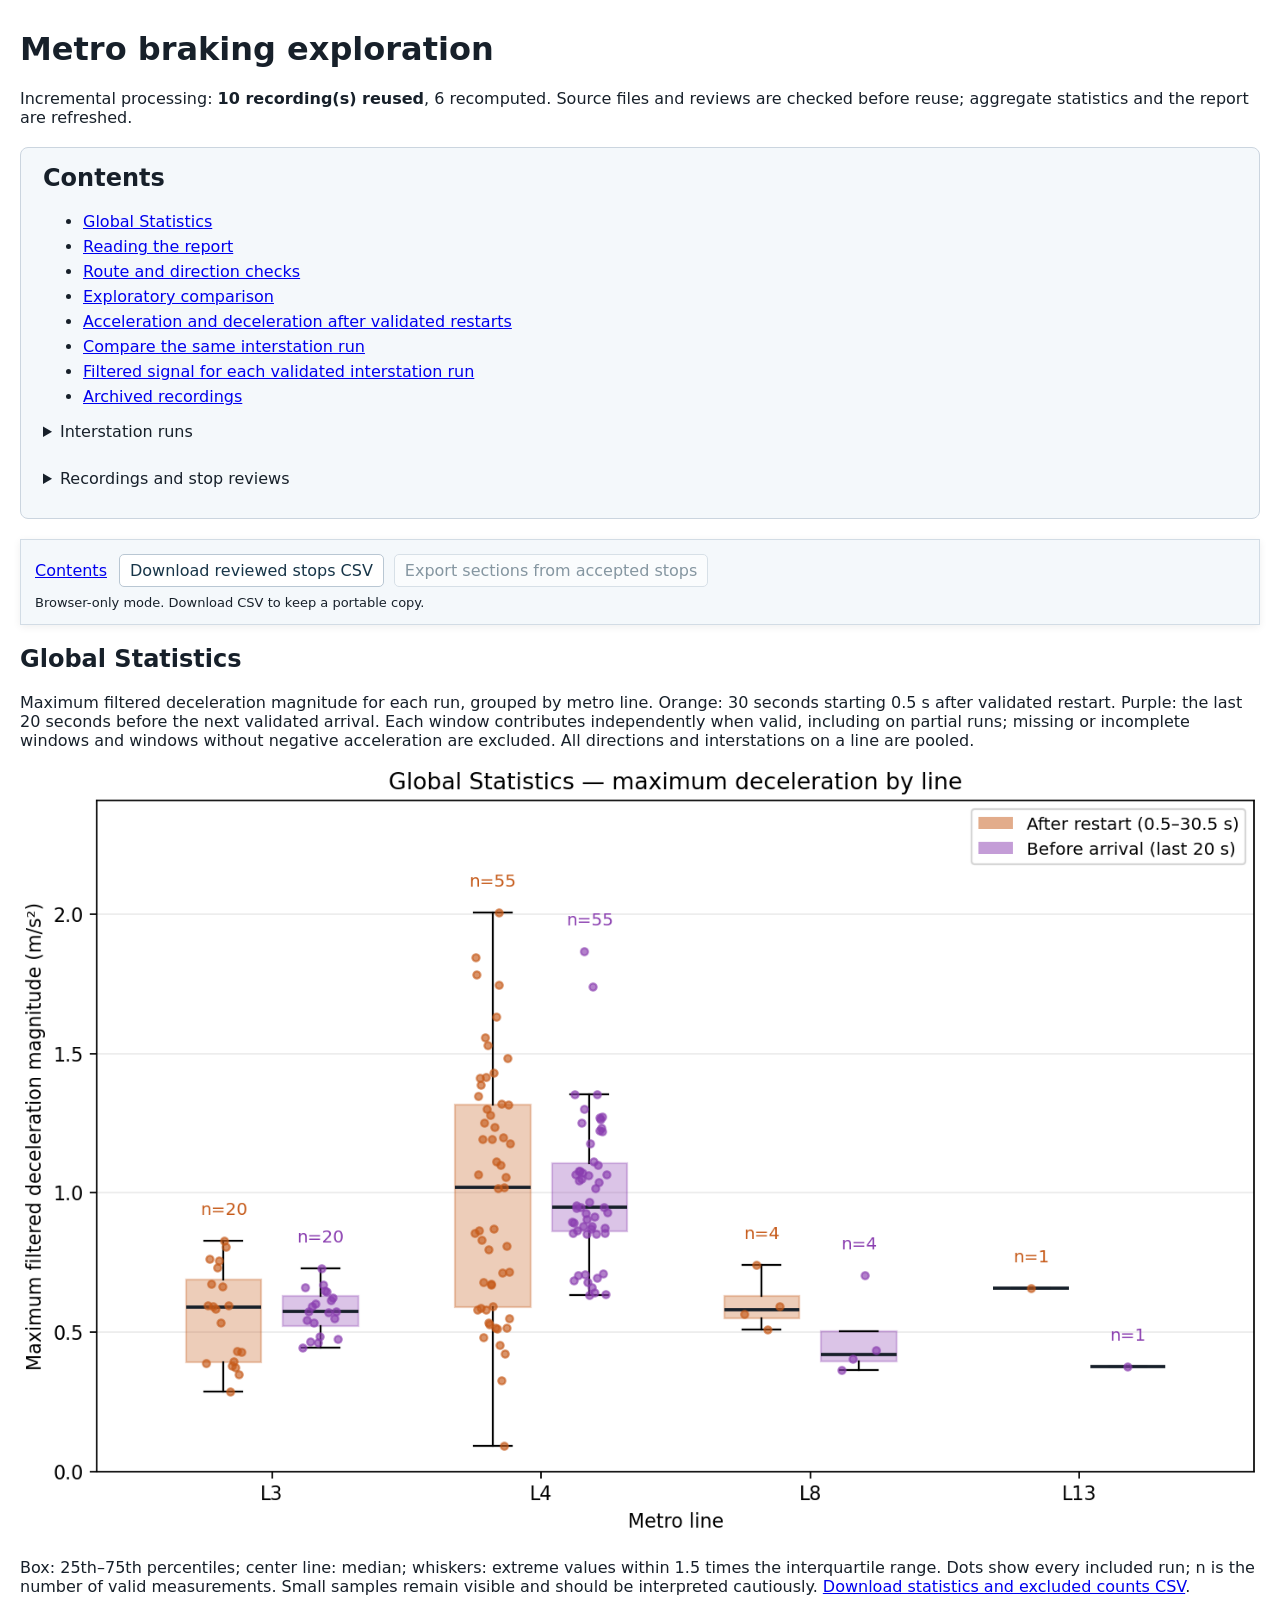
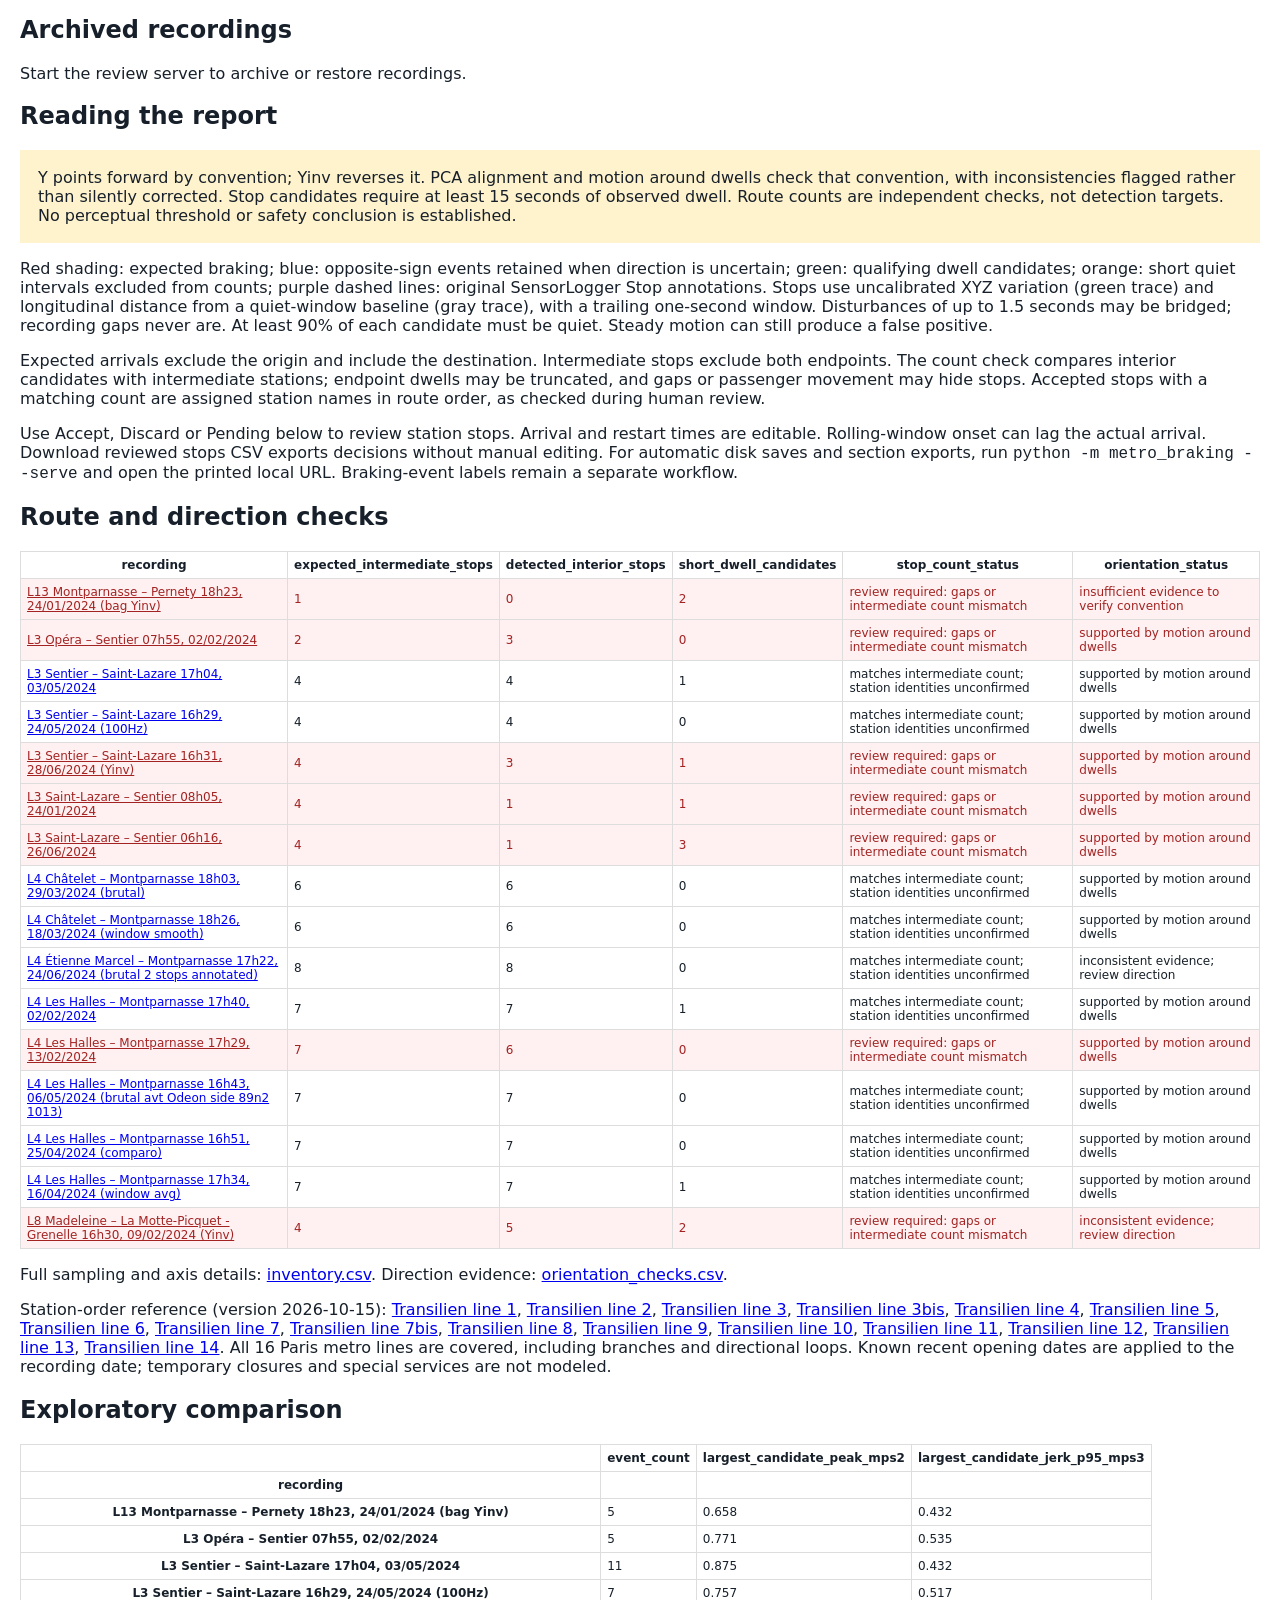
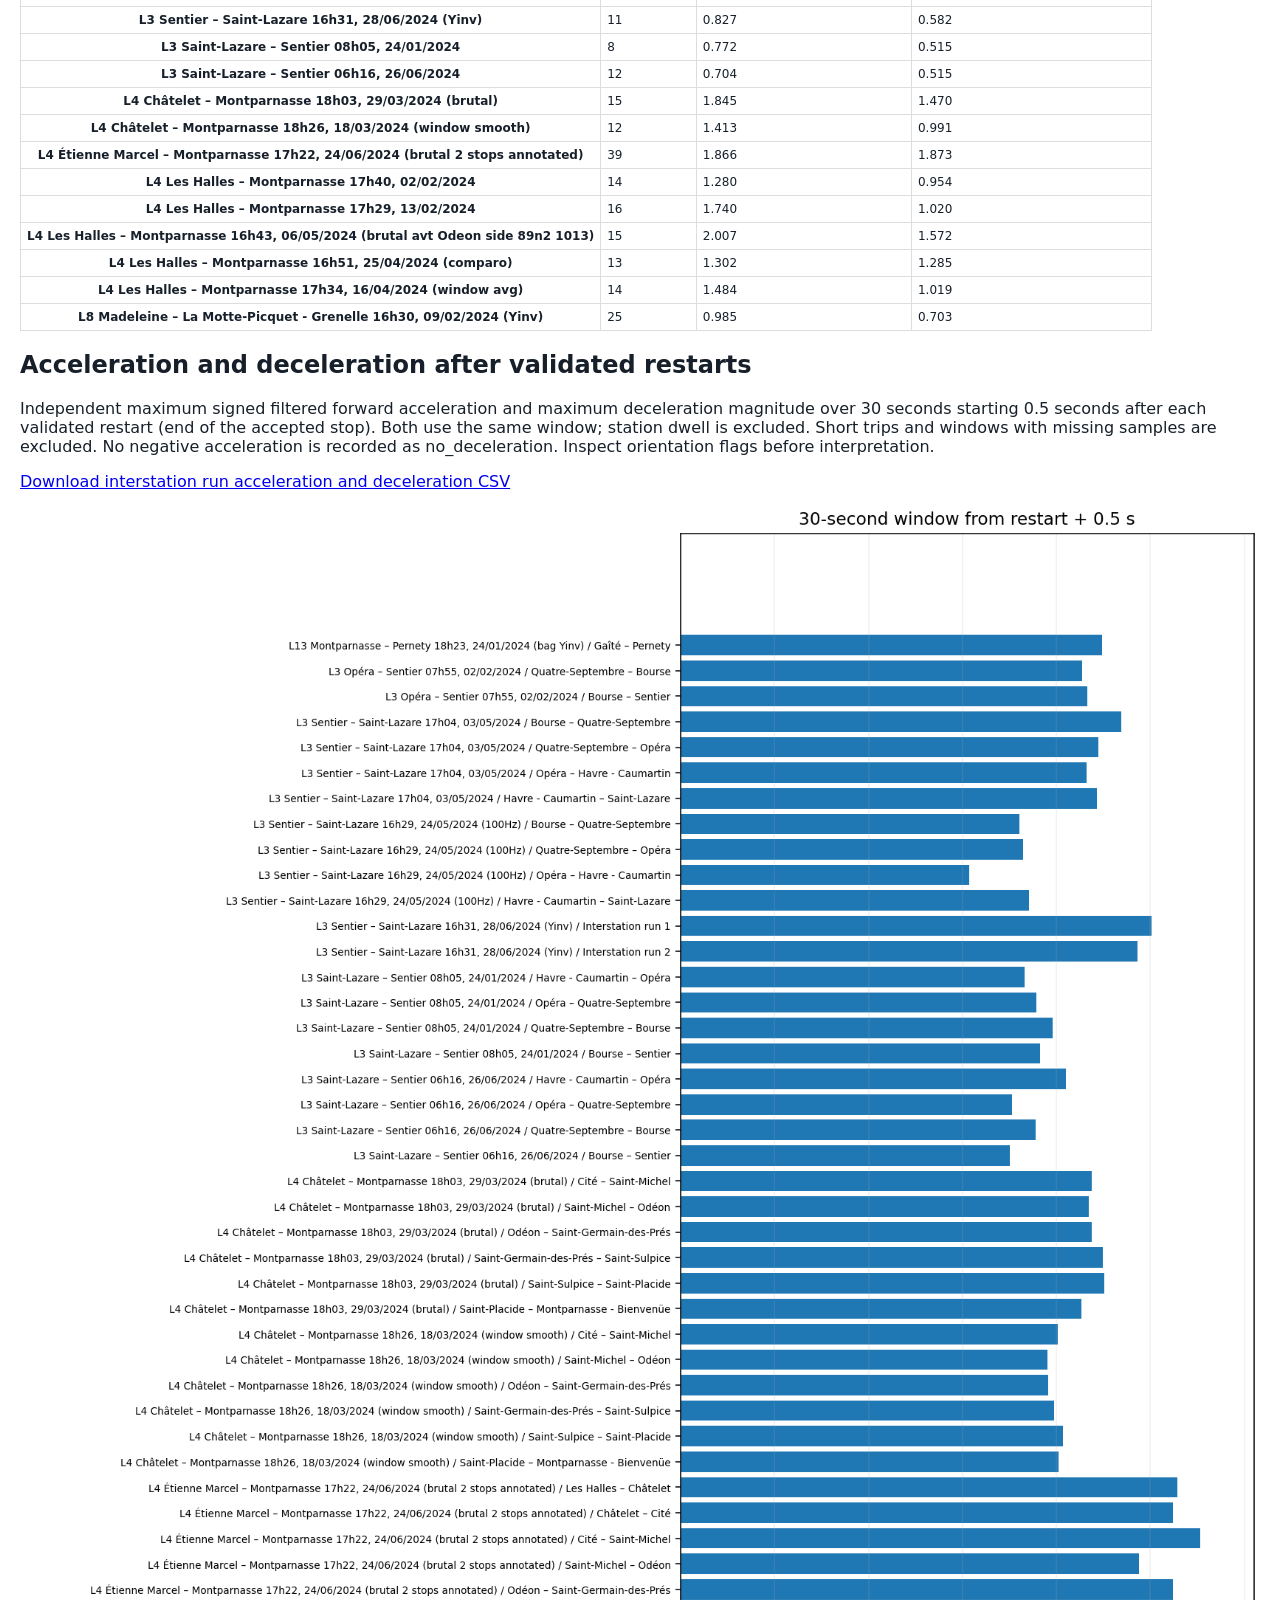
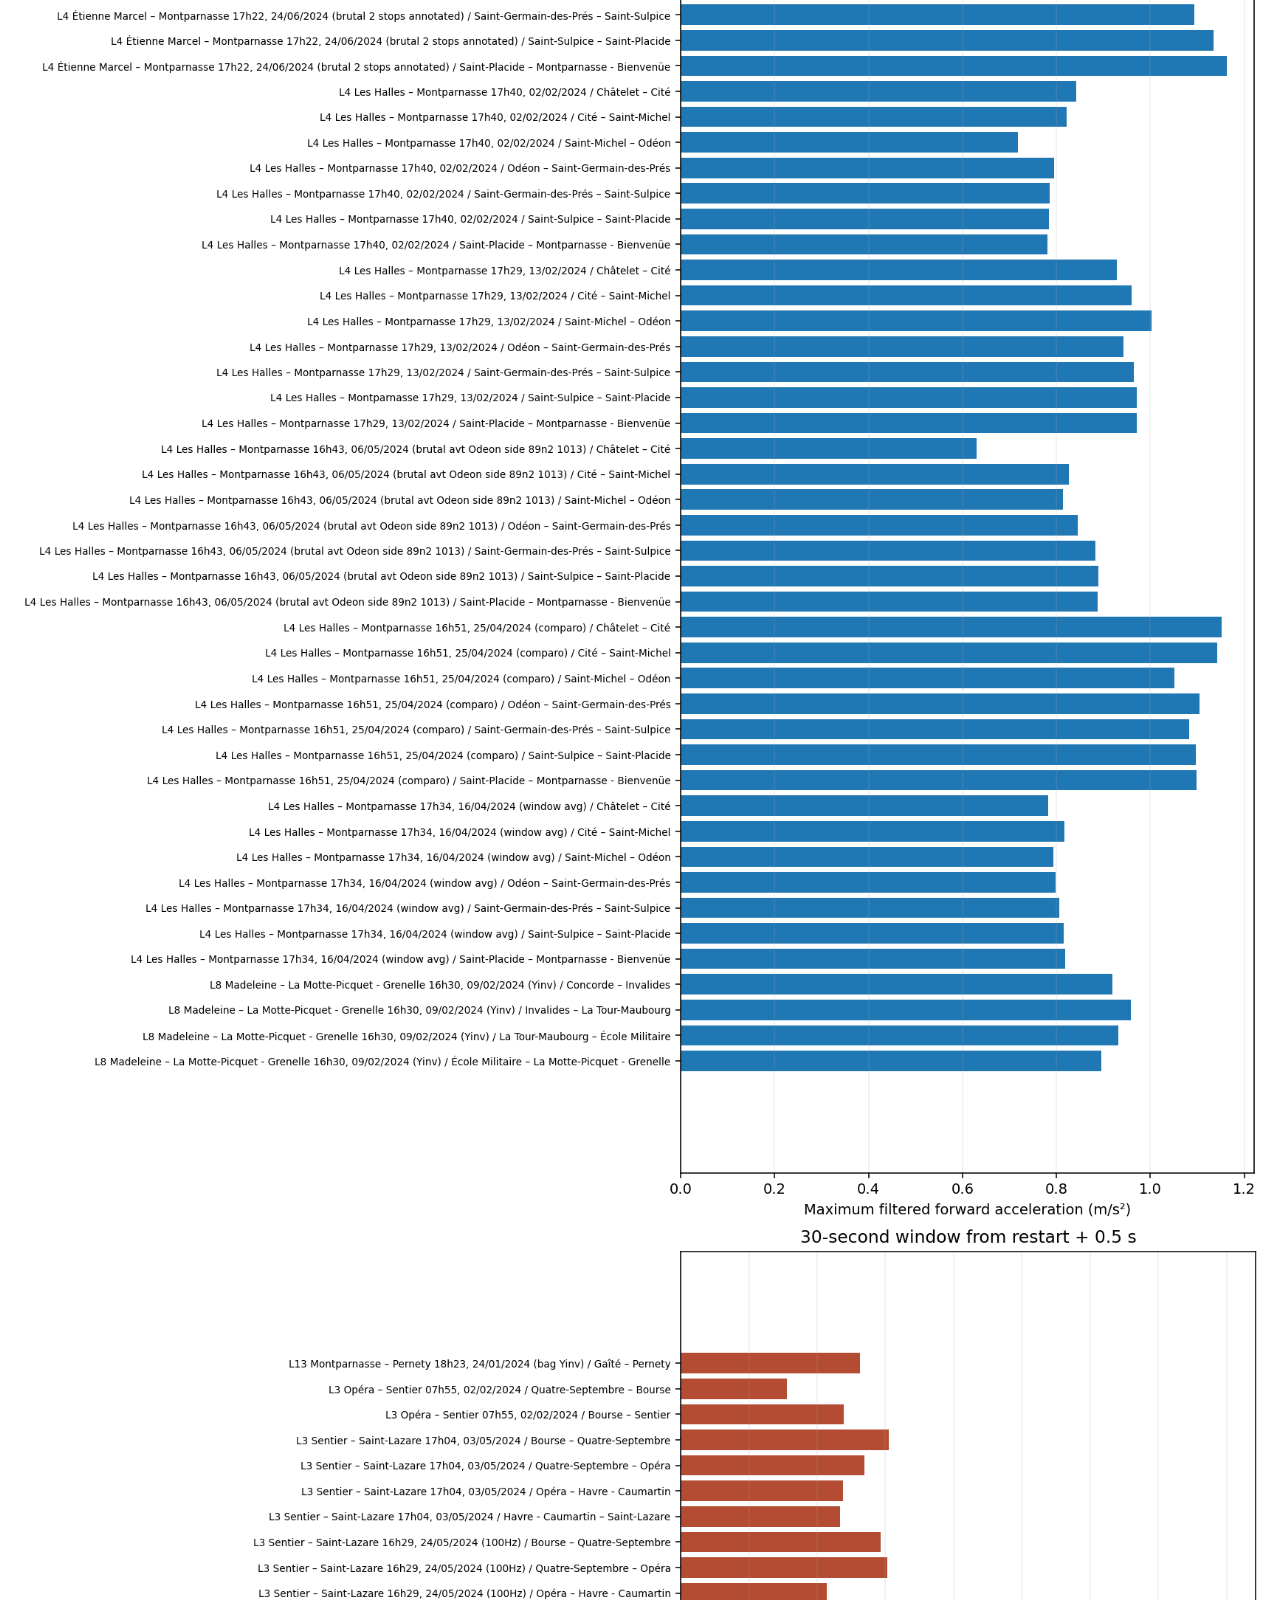
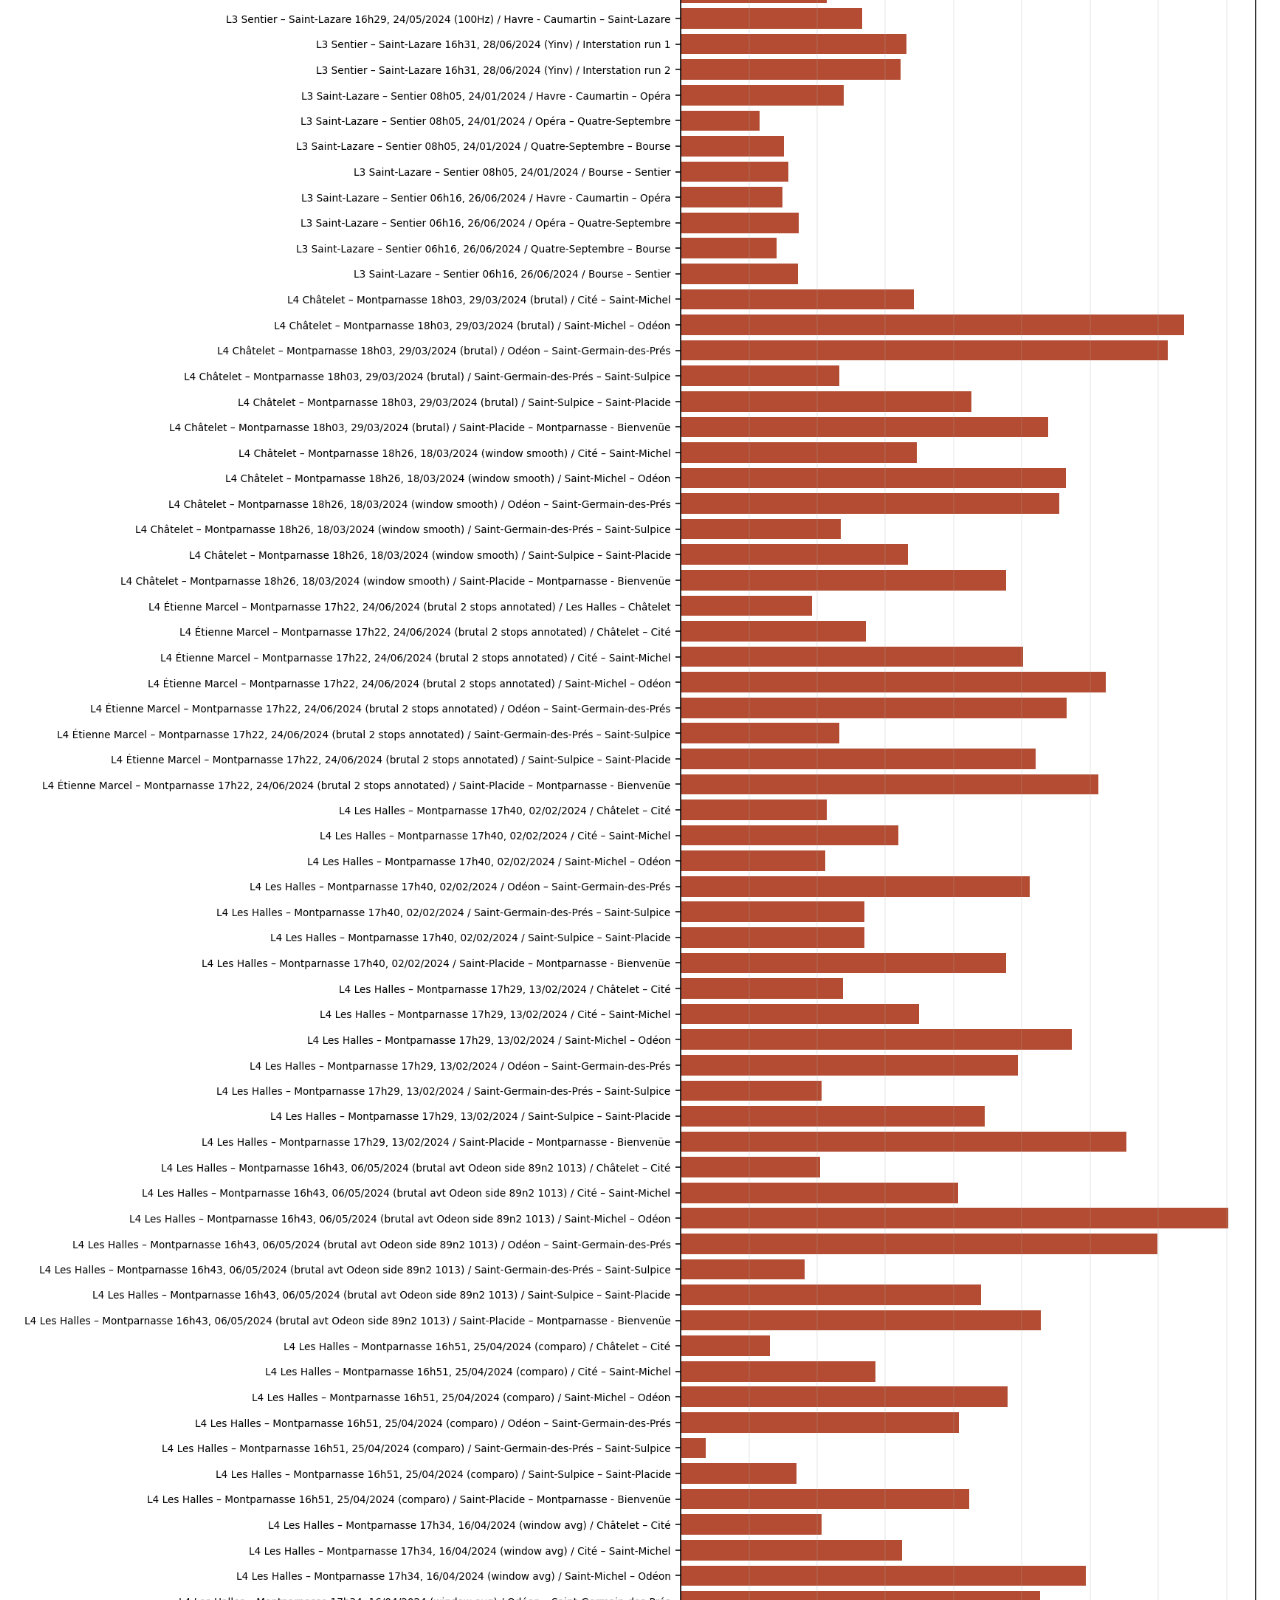
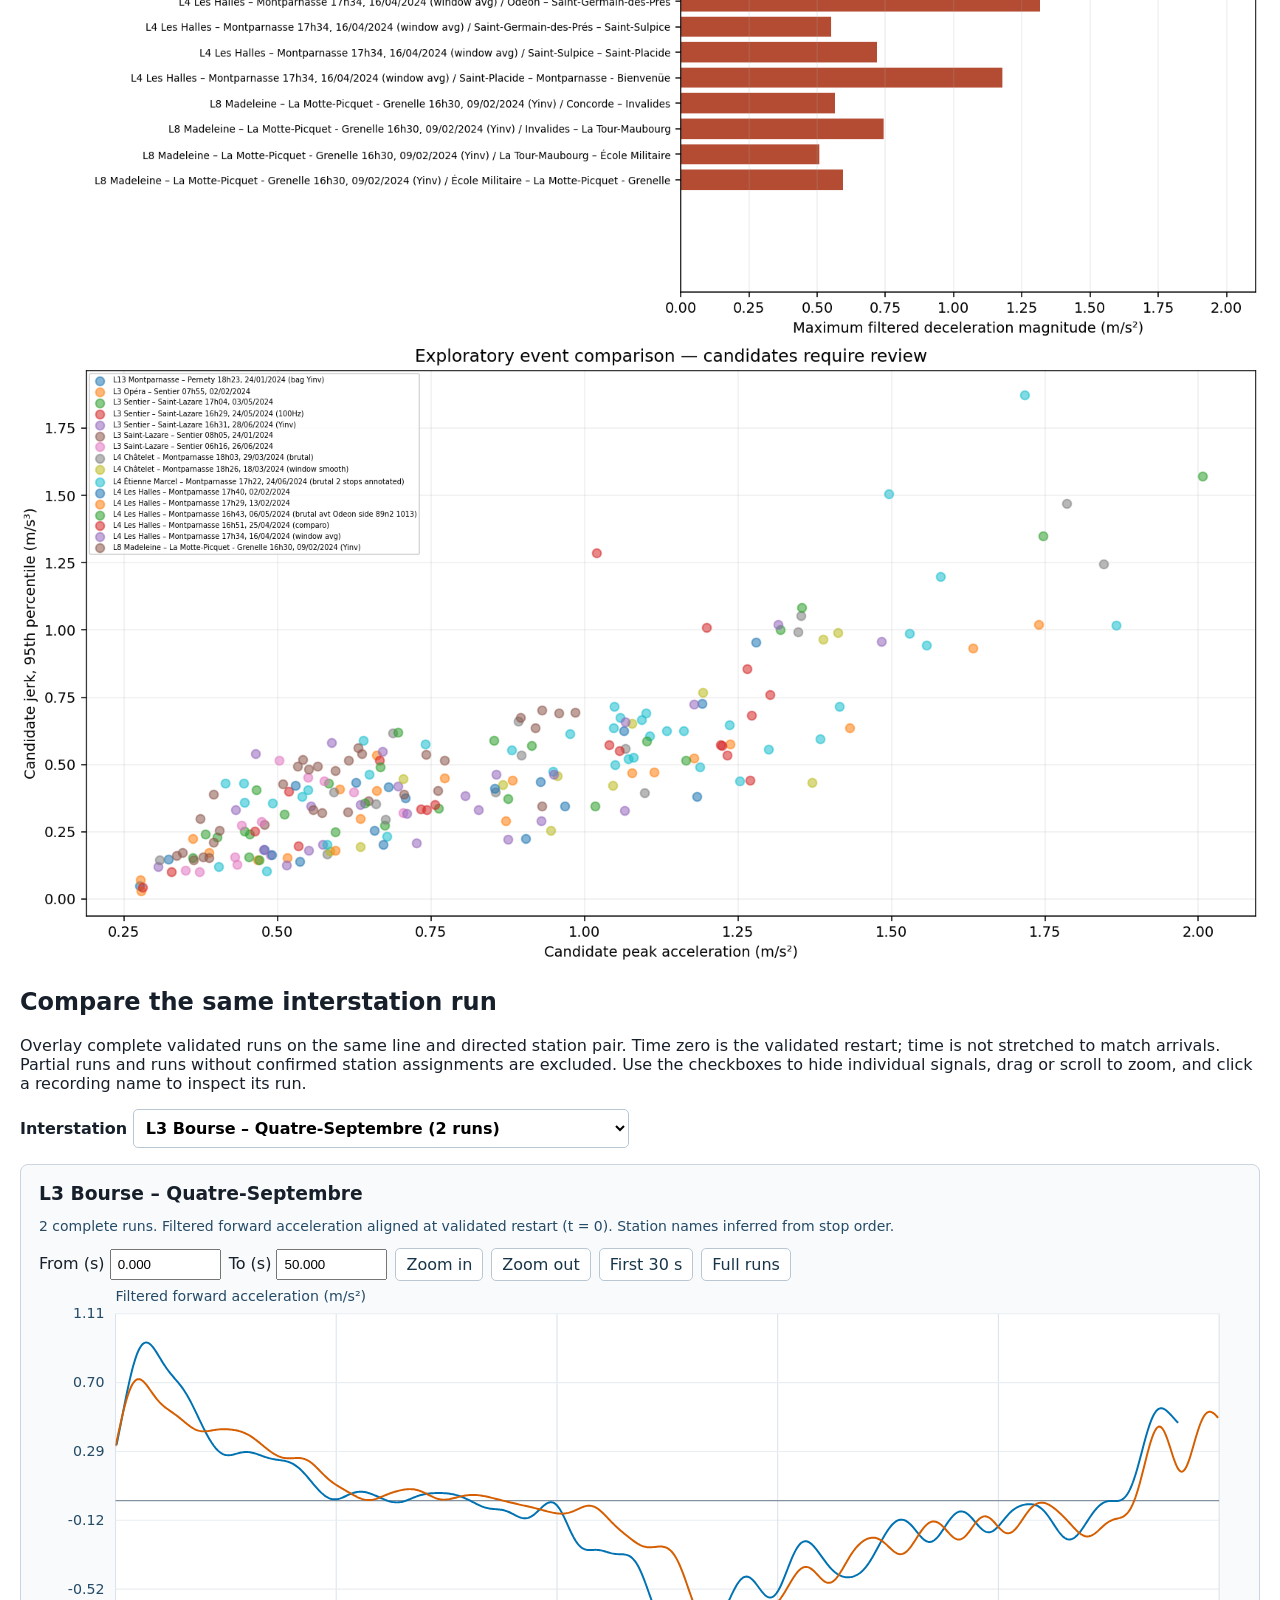
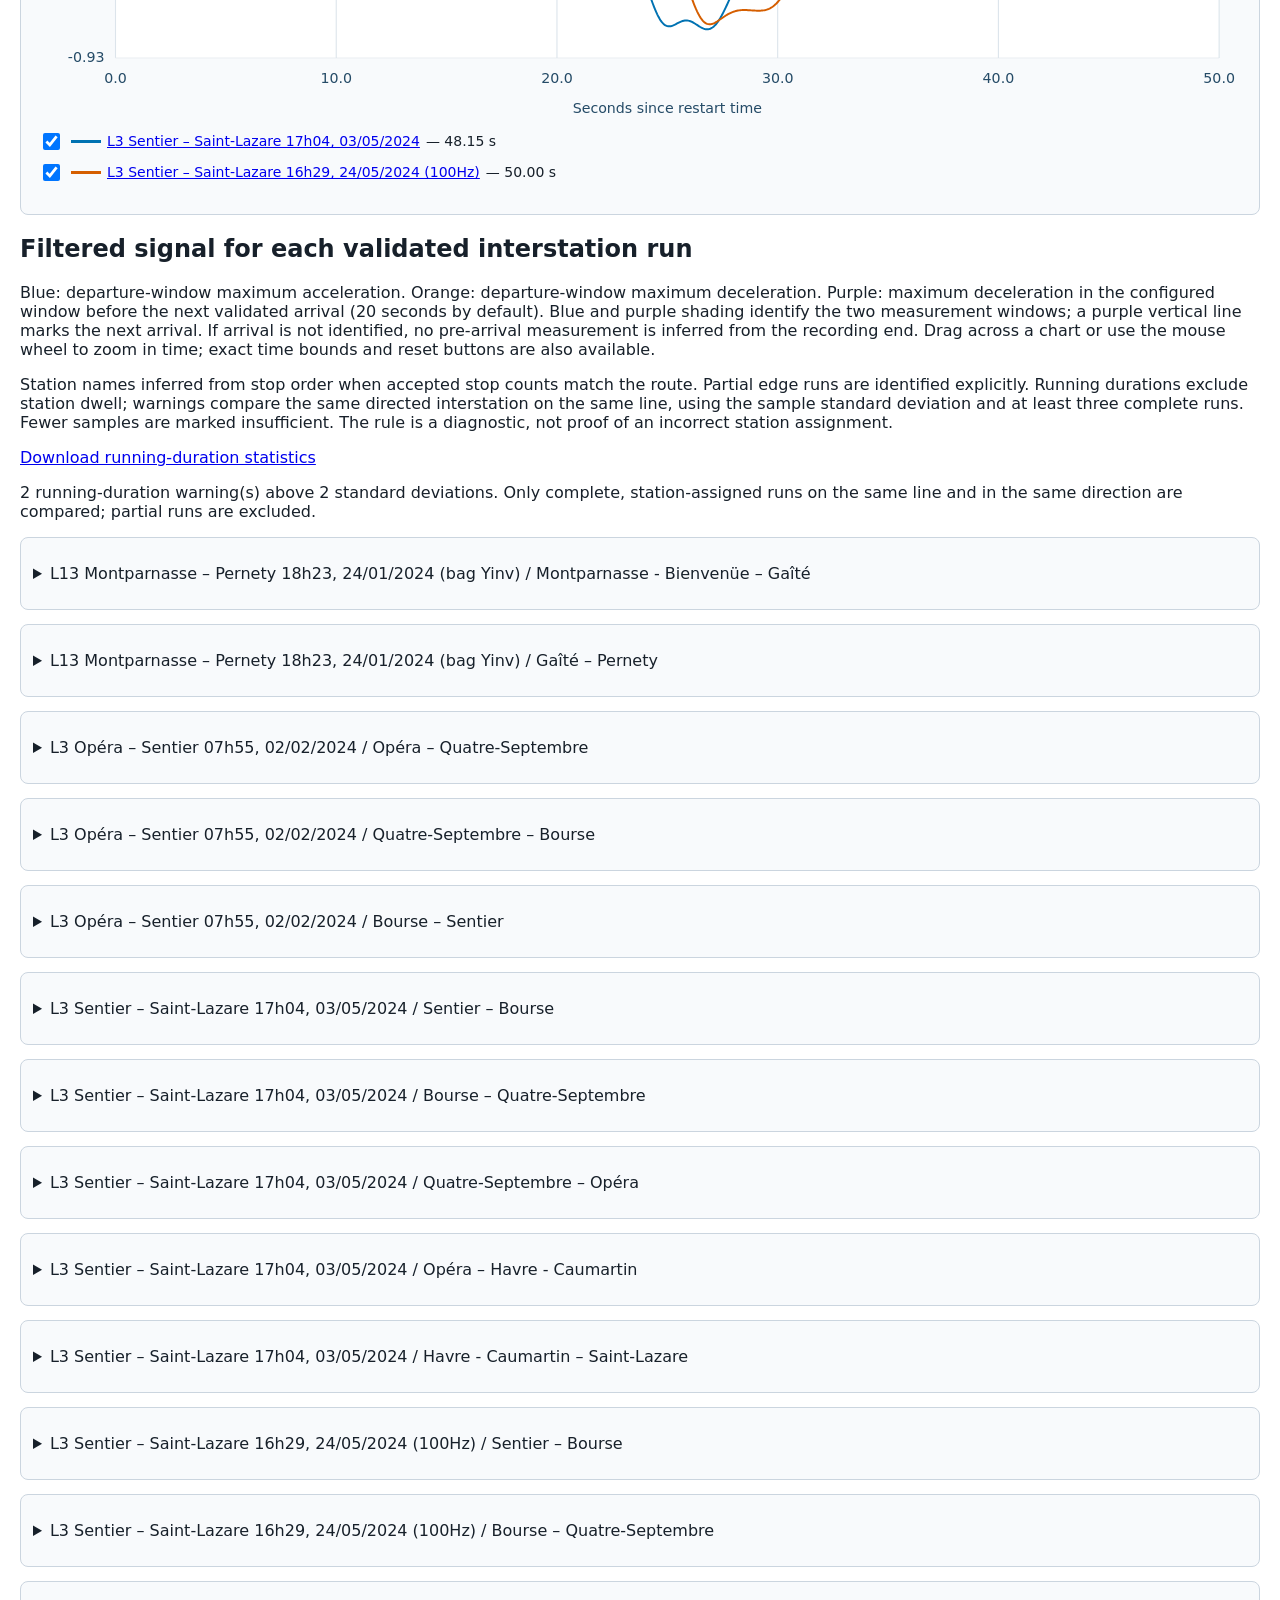
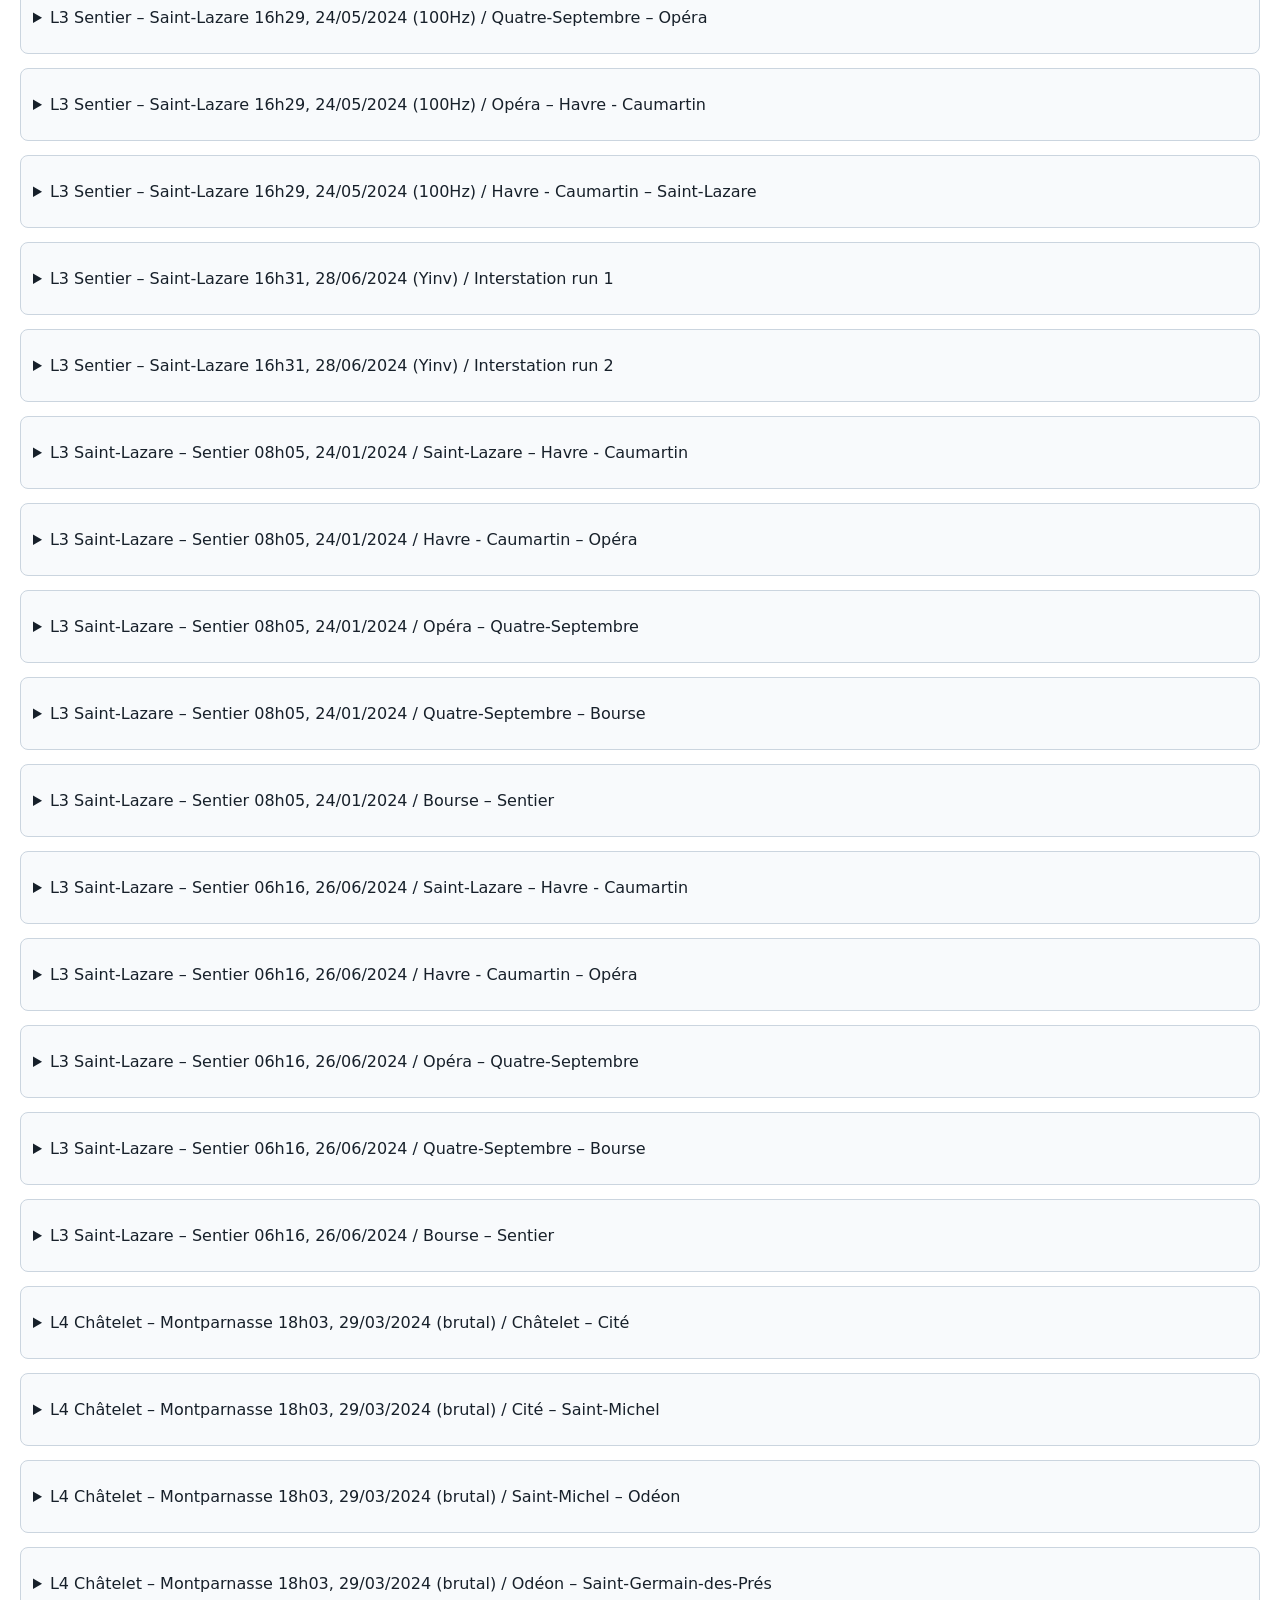
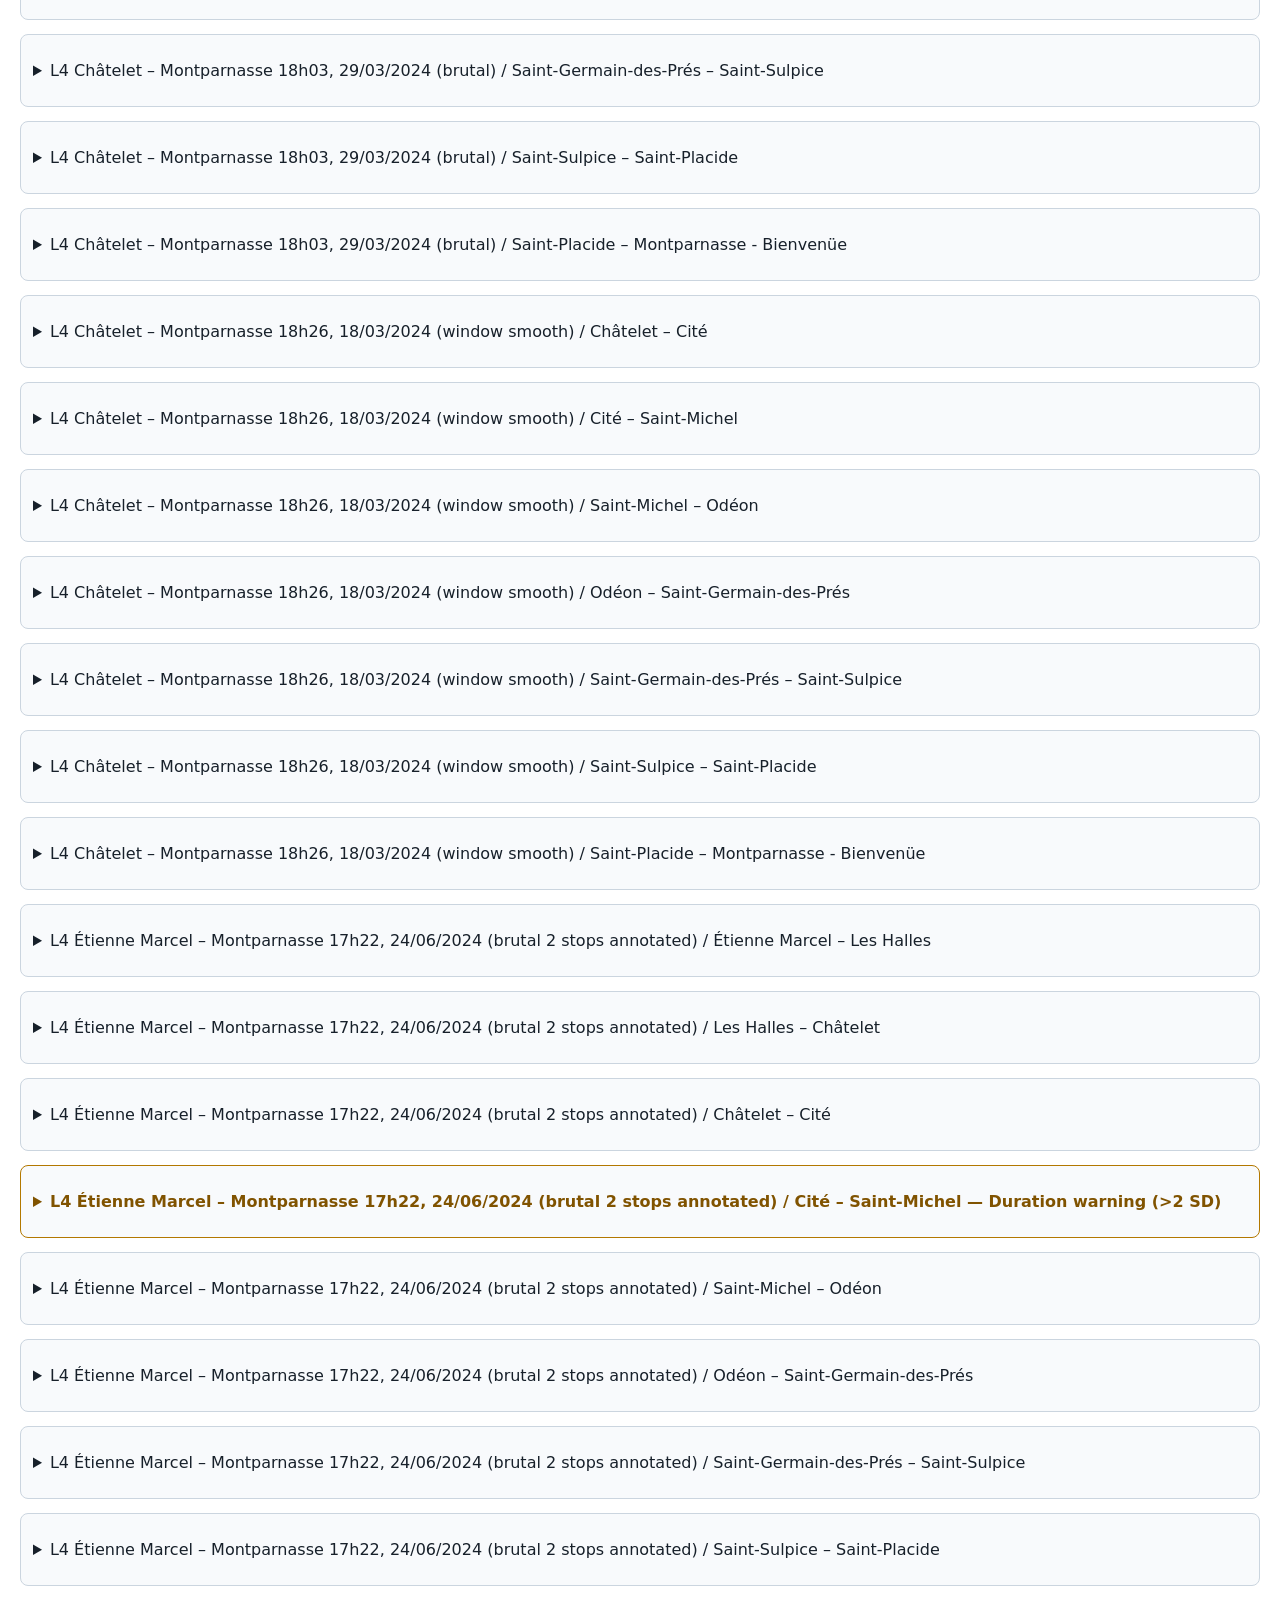
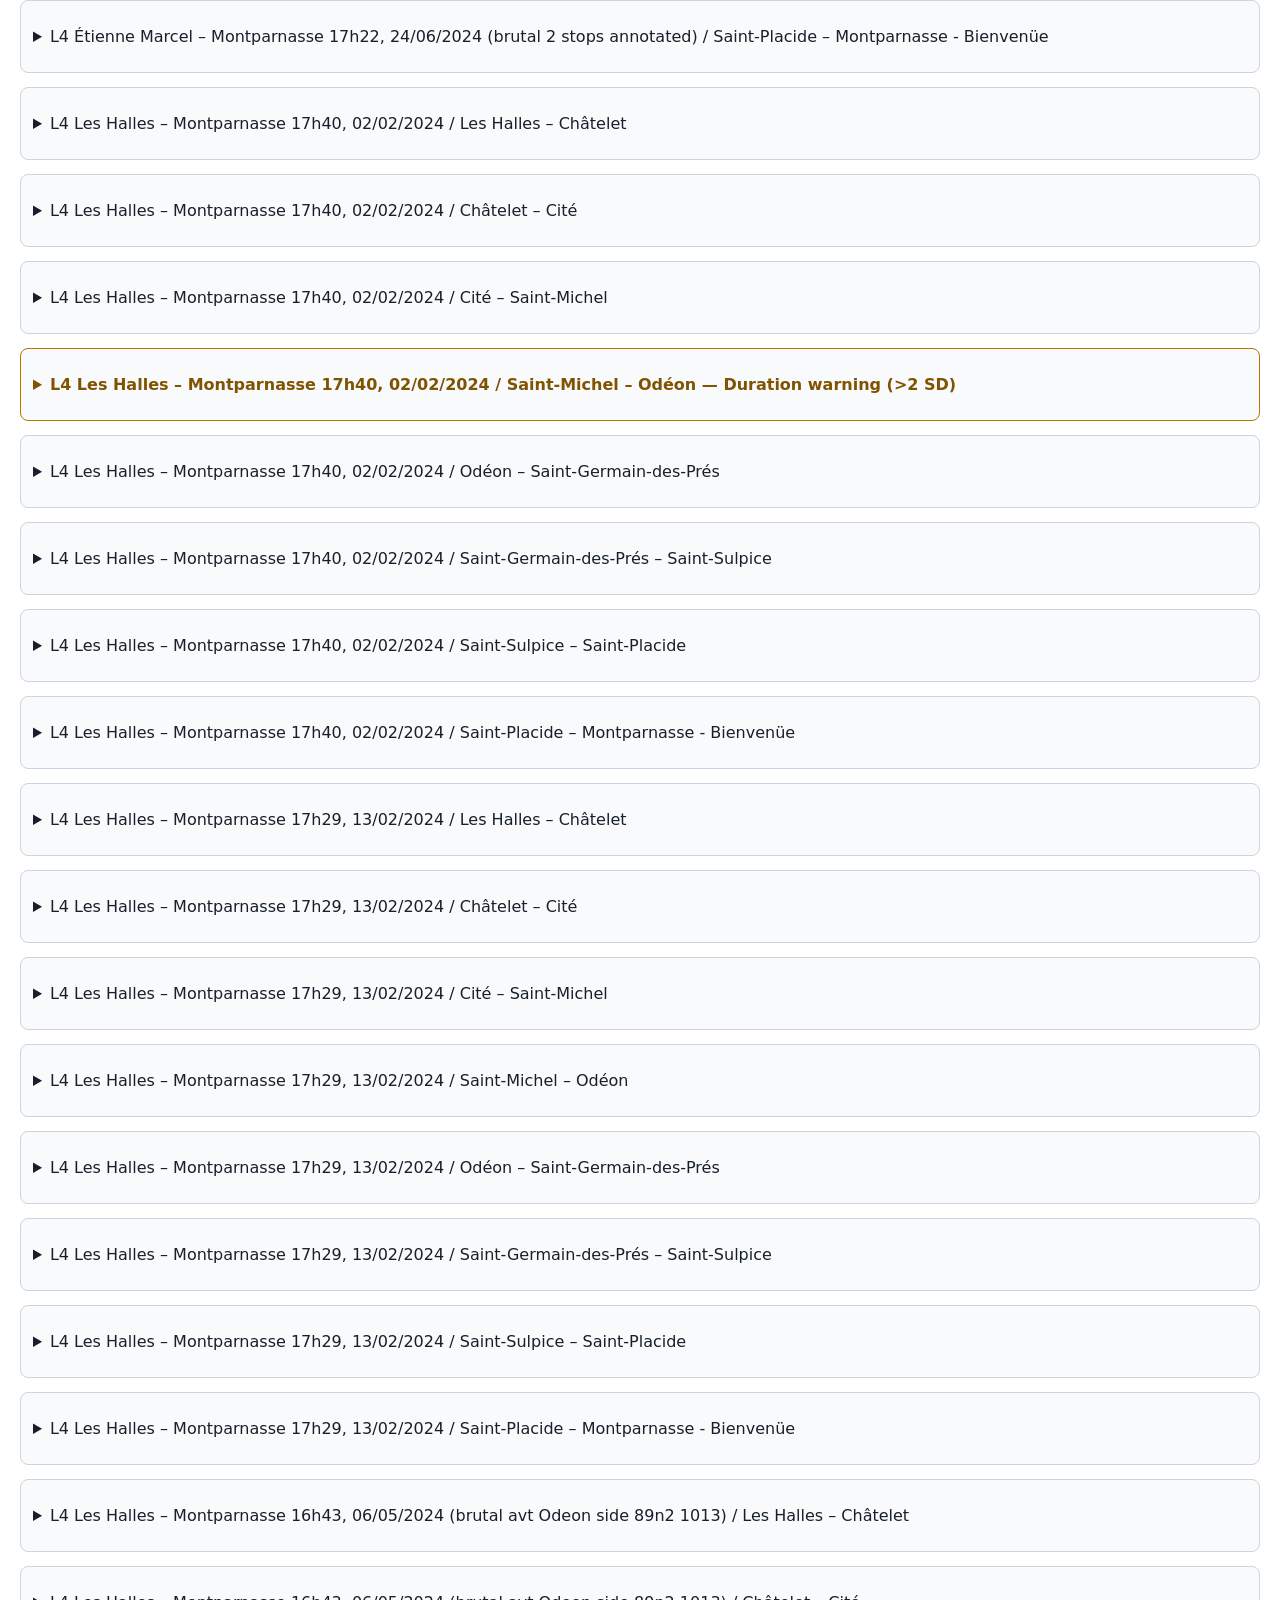
==== results_reviewed/report.html @ f7af8e28 "added L3" ====
<!doctype html><html lang="en"><meta charset="utf-8"><meta name="viewport" content="width=device-width,initial-scale=1"><title>Metro braking analysis</title><link rel="stylesheet" href="report_ui.css"><style>body{font:16px system-ui;max-width:1400px;margin:30px auto;padding:0 20px;color:#17202a}img{max-width:100%}table{border-collapse:collapse;font-size:12px}td,th{padding:6px;border:1px solid #ddd}article{margin:40px 0} .warning{background:#fff3cd;padding:18px}</style><h1>Metro braking exploration</h1><p>Incremental processing: <strong>10 recording(s) reused</strong>, 6 recomputed. Source files and reviews are checked before reuse; aggregate statistics and the report are refreshed.</p><nav id="report-contents" aria-label="Table of contents"><h2>Contents</h2><ul><li><a href="#global-statistics">Global Statistics</a></li><li><a href="#report-guide">Reading the report</a></li><li><a href="#route-checks">Route and direction checks</a></li><li><a href="#event-comparison">Exploratory comparison</a></li><li><a href="#restart-extrema">Acceleration and deceleration after validated restarts</a></li><li><a href="#run-comparisons">Compare the same interstation run</a></li><li><a href="#trip-signals">Filtered signal for each validated interstation run</a></li><li><a href="#archived-recordings">Archived recordings</a></li></ul><details><summary>Interstation runs</summary><div id="run-contents"></div></details><details><summary>Recordings and stop reviews</summary><ul><li><a href="#recording-0">L13 Montparnasse – Pernety 18h23, 24/01/2024 (bag Yinv)</a><ul><li><a href="#stop-review-0">Review station stops</a></li><li><a href="#diagnostics-0">Detection tables and full diagnostic plots</a></li></ul></li><li><a href="#recording-1">L3 Opéra – Sentier 07h55, 02/02/2024</a><ul><li><a href="#stop-review-1">Review station stops</a></li><li><a href="#diagnostics-1">Detection tables and full diagnostic plots</a></li></ul></li><li><a href="#recording-2">L3 Sentier – Saint-Lazare 17h04, 03/05/2024</a><ul><li><a href="#stop-review-2">Review station stops</a></li><li><a href="#diagnostics-2">Detection tables and full diagnostic plots</a></li></ul></li><li><a href="#recording-3">L3 Sentier – Saint-Lazare 16h29, 24/05/2024 (100Hz)</a><ul><li><a href="#stop-review-3">Review station stops</a></li><li><a href="#diagnostics-3">Detection tables and full diagnostic plots</a></li></ul></li><li><a href="#recording-4">L3 Sentier – Saint-Lazare 16h31, 28/06/2024 (Yinv)</a><ul><li><a href="#stop-review-4">Review station stops</a></li><li><a href="#diagnostics-4">Detection tables and full diagnostic plots</a></li></ul></li><li><a href="#recording-5">L3 Saint-Lazare – Sentier 08h05, 24/01/2024</a><ul><li><a href="#stop-review-5">Review station stops</a></li><li><a href="#diagnostics-5">Detection tables and full diagnostic plots</a></li></ul></li><li><a href="#recording-6">L3 Saint-Lazare – Sentier 06h16, 26/06/2024</a><ul><li><a href="#stop-review-6">Review station stops</a></li><li><a href="#diagnostics-6">Detection tables and full diagnostic plots</a></li></ul></li><li><a href="#recording-7">L4 Châtelet – Montparnasse 18h03, 29/03/2024 (brutal)</a><ul><li><a href="#stop-review-7">Review station stops</a></li><li><a href="#diagnostics-7">Detection tables and full diagnostic plots</a></li></ul></li><li><a href="#recording-8">L4 Châtelet – Montparnasse 18h26, 18/03/2024 (window smooth)</a><ul><li><a href="#stop-review-8">Review station stops</a></li><li><a href="#diagnostics-8">Detection tables and full diagnostic plots</a></li></ul></li><li><a href="#recording-9">L4 Étienne Marcel – Montparnasse 17h22, 24/06/2024 (brutal 2 stops annotated)</a><ul><li><a href="#stop-review-9">Review station stops</a></li><li><a href="#diagnostics-9">Detection tables and full diagnostic plots</a></li></ul></li><li><a href="#recording-10">L4 Les Halles – Montparnasse 17h40, 02/02/2024</a><ul><li><a href="#stop-review-10">Review station stops</a></li><li><a href="#diagnostics-10">Detection tables and full diagnostic plots</a></li></ul></li><li><a href="#recording-11">L4 Les Halles – Montparnasse 17h29, 13/02/2024</a><ul><li><a href="#stop-review-11">Review station stops</a></li><li><a href="#diagnostics-11">Detection tables and full diagnostic plots</a></li></ul></li><li><a href="#recording-12">L4 Les Halles – Montparnasse 16h43, 06/05/2024 (brutal avt Odeon side 89n2 1013)</a><ul><li><a href="#stop-review-12">Review station stops</a></li><li><a href="#diagnostics-12">Detection tables and full diagnostic plots</a></li></ul></li><li><a href="#recording-13">L4 Les Halles – Montparnasse 16h51, 25/04/2024 (comparo)</a><ul><li><a href="#stop-review-13">Review station stops</a></li><li><a href="#diagnostics-13">Detection tables and full diagnostic plots</a></li></ul></li><li><a href="#recording-14">L4 Les Halles – Montparnasse 17h34, 16/04/2024 (window avg)</a><ul><li><a href="#stop-review-14">Review station stops</a></li><li><a href="#diagnostics-14">Detection tables and full diagnostic plots</a></li></ul></li><li><a href="#recording-15">L8 Madeleine – La Motte-Picquet - Grenelle 16h30, 09/02/2024 (Yinv)</a><ul><li><a href="#stop-review-15">Review station stops</a></li><li><a href="#diagnostics-15">Detection tables and full diagnostic plots</a></li></ul></li></ul></details></nav><div class="review-global"><a href="#report-contents">Contents</a><button id="download-stops" type="button">Download reviewed stops CSV</button><button id="export-sections" type="button" disabled>Export sections from accepted stops</button><a id="section-index" hidden>Open section index</a><p id="review-save-status" role="status">Loading review controls…</p></div><section id="global-statistics"><h2>Global Statistics</h2><p>Maximum filtered deceleration magnitude for each run, grouped by metro line. Orange: 30 seconds starting 0.5 s after validated restart. Purple: the last 20 seconds before the next validated arrival. Each window contributes independently when valid, including on partial runs; missing or incomplete windows and windows without negative acceleration are excluded. All directions and interstations on a line are pooled.</p><img id="global-statistics-plot" src="global_statistics.png" alt="Boxplots of maximum departure and pre-arrival deceleration for each metro line"><p>Box: 25th–75th percentiles; center line: median; whiskers: extreme values within 1.5 times the interquartile range. Dots show every included run; n is the number of valid measurements. Small samples remain visible and should be interpreted cautiously. <a href="global_statistics.csv">Download statistics and excluded counts CSV</a>.</p></section><section id="archived-recordings"><h2>Archived recordings</h2><div id="archive-list">Start the review server to archive or restore recordings.</div></section><h2 id="report-guide">Reading the report</h2><p class="warning">Y points forward by convention; Yinv reverses it. PCA alignment and motion around dwells check that convention, with inconsistencies flagged rather than silently corrected. Stop candidates require at least 15 seconds of observed dwell. Route counts are independent checks, not detection targets. No perceptual threshold or safety conclusion is established.</p><p>Red shading: expected braking; blue: opposite-sign events retained when direction is uncertain; green: qualifying dwell candidates; orange: short quiet intervals excluded from counts; purple dashed lines: original SensorLogger Stop annotations. Stops use uncalibrated XYZ variation (green trace) and longitudinal distance from a quiet-window baseline (gray trace), with a trailing one-second window. Disturbances of up to 1.5 seconds may be bridged; recording gaps never are. At least 90% of each candidate must be quiet. Steady motion can still produce a false positive.</p><p>Expected arrivals exclude the origin and include the destination. Intermediate stops exclude both endpoints. The count check compares interior candidates with intermediate stations; endpoint dwells may be truncated, and gaps or passenger movement may hide stops. Accepted stops with a matching count are assigned station names in route order, as checked during human review.</p><p>Use Accept, Discard or Pending below to review station stops. Arrival and restart times are editable. Rolling-window onset can lag the actual arrival. Download reviewed stops CSV exports decisions without manual editing. For automatic disk saves and section exports, run <code>python -m metro_braking --serve</code> and open the printed local URL. Braking-event labels remain a separate workflow.</p><h2 id="route-checks">Route and direction checks</h2><table class="route-checks-table"><thead><tr><th scope="col">recording</th><th scope="col">expected_intermediate_stops</th><th scope="col">detected_interior_stops</th><th scope="col">short_dwell_candidates</th><th scope="col">stop_count_status</th><th scope="col">orientation_status</th></tr></thead><tbody><tr class="stop-count-mismatch"><td><a href="#stop-review-0">L13 Montparnasse – Pernety 18h23, 24/01/2024 (bag Yinv)</a></td><td>1</td><td>0</td><td>2</td><td>review required: gaps or intermediate count mismatch</td><td>insufficient evidence to verify convention</td></tr><tr class="stop-count-mismatch"><td><a href="#stop-review-1">L3 Opéra – Sentier 07h55, 02/02/2024</a></td><td>2</td><td>3</td><td>0</td><td>review required: gaps or intermediate count mismatch</td><td>supported by motion around dwells</td></tr><tr><td><a href="#stop-review-2">L3 Sentier – Saint-Lazare 17h04, 03/05/2024</a></td><td>4</td><td>4</td><td>1</td><td>matches intermediate count; station identities unconfirmed</td><td>supported by motion around dwells</td></tr><tr><td><a href="#stop-review-3">L3 Sentier – Saint-Lazare 16h29, 24/05/2024 (100Hz)</a></td><td>4</td><td>4</td><td>0</td><td>matches intermediate count; station identities unconfirmed</td><td>supported by motion around dwells</td></tr><tr class="stop-count-mismatch"><td><a href="#stop-review-4">L3 Sentier – Saint-Lazare 16h31, 28/06/2024 (Yinv)</a></td><td>4</td><td>3</td><td>1</td><td>review required: gaps or intermediate count mismatch</td><td>supported by motion around dwells</td></tr><tr class="stop-count-mismatch"><td><a href="#stop-review-5">L3 Saint-Lazare – Sentier 08h05, 24/01/2024</a></td><td>4</td><td>1</td><td>1</td><td>review required: gaps or intermediate count mismatch</td><td>supported by motion around dwells</td></tr><tr class="stop-count-mismatch"><td><a href="#stop-review-6">L3 Saint-Lazare – Sentier 06h16, 26/06/2024</a></td><td>4</td><td>1</td><td>3</td><td>review required: gaps or intermediate count mismatch</td><td>supported by motion around dwells</td></tr><tr><td><a href="#stop-review-7">L4 Châtelet – Montparnasse 18h03, 29/03/2024 (brutal)</a></td><td>6</td><td>6</td><td>0</td><td>matches intermediate count; station identities unconfirmed</td><td>supported by motion around dwells</td></tr><tr><td><a href="#stop-review-8">L4 Châtelet – Montparnasse 18h26, 18/03/2024 (window smooth)</a></td><td>6</td><td>6</td><td>0</td><td>matches intermediate count; station identities unconfirmed</td><td>supported by motion around dwells</td></tr><tr><td><a href="#stop-review-9">L4 Étienne Marcel – Montparnasse 17h22, 24/06/2024 (brutal 2 stops annotated)</a></td><td>8</td><td>8</td><td>0</td><td>matches intermediate count; station identities unconfirmed</td><td>inconsistent evidence; review direction</td></tr><tr><td><a href="#stop-review-10">L4 Les Halles – Montparnasse 17h40, 02/02/2024</a></td><td>7</td><td>7</td><td>1</td><td>matches intermediate count; station identities unconfirmed</td><td>supported by motion around dwells</td></tr><tr class="stop-count-mismatch"><td><a href="#stop-review-11">L4 Les Halles – Montparnasse 17h29, 13/02/2024</a></td><td>7</td><td>6</td><td>0</td><td>review required: gaps or intermediate count mismatch</td><td>supported by motion around dwells</td></tr><tr><td><a href="#stop-review-12">L4 Les Halles – Montparnasse 16h43, 06/05/2024 (brutal avt Odeon side 89n2 1013)</a></td><td>7</td><td>7</td><td>0</td><td>matches intermediate count; station identities unconfirmed</td><td>supported by motion around dwells</td></tr><tr><td><a href="#stop-review-13">L4 Les Halles – Montparnasse 16h51, 25/04/2024 (comparo)</a></td><td>7</td><td>7</td><td>0</td><td>matches intermediate count; station identities unconfirmed</td><td>supported by motion around dwells</td></tr><tr><td><a href="#stop-review-14">L4 Les Halles – Montparnasse 17h34, 16/04/2024 (window avg)</a></td><td>7</td><td>7</td><td>1</td><td>matches intermediate count; station identities unconfirmed</td><td>supported by motion around dwells</td></tr><tr class="stop-count-mismatch"><td><a href="#stop-review-15">L8 Madeleine – La Motte-Picquet - Grenelle 16h30, 09/02/2024 (Yinv)</a></td><td>4</td><td>5</td><td>2</td><td>review required: gaps or intermediate count mismatch</td><td>inconsistent evidence; review direction</td></tr></tbody></table><p>Full sampling and axis details: <a href="inventory.csv">inventory.csv</a>. Direction evidence: <a href="orientation_checks.csv">orientation_checks.csv</a>.</p><p>Station-order reference (version 2026-10-15): <a href="https://www.transilien.com/fr/page-lignes/metro-1">Transilien line 1</a>, <a href="https://www.transilien.com/fr/page-lignes/metro-2">Transilien line 2</a>, <a href="https://www.transilien.com/fr/page-lignes/metro-3">Transilien line 3</a>, <a href="https://www.transilien.com/fr/page-lignes/metro-3bis">Transilien line 3bis</a>, <a href="https://www.transilien.com/fr/page-lignes/metro-4">Transilien line 4</a>, <a href="https://www.transilien.com/fr/page-lignes/metro-5">Transilien line 5</a>, <a href="https://www.transilien.com/fr/page-lignes/metro-6">Transilien line 6</a>, <a href="https://www.transilien.com/fr/page-lignes/metro-7">Transilien line 7</a>, <a href="https://www.transilien.com/fr/page-lignes/metro-7bis">Transilien line 7bis</a>, <a href="https://www.transilien.com/fr/page-lignes/metro-8">Transilien line 8</a>, <a href="https://www.transilien.com/fr/page-lignes/metro-9">Transilien line 9</a>, <a href="https://www.transilien.com/fr/page-lignes/metro-10">Transilien line 10</a>, <a href="https://www.transilien.com/fr/page-lignes/metro-11">Transilien line 11</a>, <a href="https://www.transilien.com/fr/page-lignes/metro-12">Transilien line 12</a>, <a href="https://www.transilien.com/fr/page-lignes/metro-13">Transilien line 13</a>, <a href="https://www.transilien.com/fr/page-lignes/metro-14">Transilien line 14</a>. All 16 Paris metro lines are covered, including branches and directional loops. Known recent opening dates are applied to the recording date; temporary closures and special services are not modeled.</p><h2 id="event-comparison">Exploratory comparison</h2><table border="1" class="dataframe">
  <thead>
    <tr style="text-align: right;">
      <th></th>
      <th>event_count</th>
      <th>largest_candidate_peak_mps2</th>
      <th>largest_candidate_jerk_p95_mps3</th>
    </tr>
    <tr>
      <th>recording</th>
      <th></th>
      <th></th>
      <th></th>
    </tr>
  </thead>
  <tbody>
    <tr>
      <th>L13 Montparnasse – Pernety 18h23, 24/01/2024 (bag Yinv)</th>
      <td>5</td>
      <td>0.658</td>
      <td>0.432</td>
    </tr>
    <tr>
      <th>L3 Opéra – Sentier 07h55, 02/02/2024</th>
      <td>5</td>
      <td>0.771</td>
      <td>0.535</td>
    </tr>
    <tr>
      <th>L3 Sentier – Saint-Lazare 17h04, 03/05/2024</th>
      <td>11</td>
      <td>0.875</td>
      <td>0.432</td>
    </tr>
    <tr>
      <th>L3 Sentier – Saint-Lazare 16h29, 24/05/2024 (100Hz)</th>
      <td>7</td>
      <td>0.757</td>
      <td>0.517</td>
    </tr>
    <tr>
      <th>L3 Sentier – Saint-Lazare 16h31, 28/06/2024 (Yinv)</th>
      <td>11</td>
      <td>0.827</td>
      <td>0.582</td>
    </tr>
    <tr>
      <th>L3 Saint-Lazare – Sentier 08h05, 24/01/2024</th>
      <td>8</td>
      <td>0.772</td>
      <td>0.515</td>
    </tr>
    <tr>
      <th>L3 Saint-Lazare – Sentier 06h16, 26/06/2024</th>
      <td>12</td>
      <td>0.704</td>
      <td>0.515</td>
    </tr>
    <tr>
      <th>L4 Châtelet – Montparnasse 18h03, 29/03/2024 (brutal)</th>
      <td>15</td>
      <td>1.845</td>
      <td>1.470</td>
    </tr>
    <tr>
      <th>L4 Châtelet – Montparnasse 18h26, 18/03/2024 (window smooth)</th>
      <td>12</td>
      <td>1.413</td>
      <td>0.991</td>
    </tr>
    <tr>
      <th>L4 Étienne Marcel – Montparnasse 17h22, 24/06/2024 (brutal 2 stops annotated)</th>
      <td>39</td>
      <td>1.866</td>
      <td>1.873</td>
    </tr>
    <tr>
      <th>L4 Les Halles – Montparnasse 17h40, 02/02/2024</th>
      <td>14</td>
      <td>1.280</td>
      <td>0.954</td>
    </tr>
    <tr>
      <th>L4 Les Halles – Montparnasse 17h29, 13/02/2024</th>
      <td>16</td>
      <td>1.740</td>
      <td>1.020</td>
    </tr>
    <tr>
      <th>L4 Les Halles – Montparnasse 16h43, 06/05/2024 (brutal avt Odeon side 89n2 1013)</th>
      <td>15</td>
      <td>2.007</td>
      <td>1.572</td>
    </tr>
    <tr>
      <th>L4 Les Halles – Montparnasse 16h51, 25/04/2024 (comparo)</th>
      <td>13</td>
      <td>1.302</td>
      <td>1.285</td>
    </tr>
    <tr>
      <th>L4 Les Halles – Montparnasse 17h34, 16/04/2024 (window avg)</th>
      <td>14</td>
      <td>1.484</td>
      <td>1.019</td>
    </tr>
    <tr>
      <th>L8 Madeleine – La Motte-Picquet - Grenelle 16h30, 09/02/2024 (Yinv)</th>
      <td>25</td>
      <td>0.985</td>
      <td>0.703</td>
    </tr>
  </tbody>
</table><h2 id="restart-extrema">Acceleration and deceleration after validated restarts</h2><p>Independent maximum signed filtered forward acceleration and maximum deceleration magnitude over 30 seconds starting 0.5 seconds after each validated restart (end of the accepted stop). Both use the same window; station dwell is excluded. Short trips and windows with missing samples are excluded. No negative acceleration is recorded as no_deceleration. Inspect orientation flags before interpretation.</p><p><a href="trip_acceleration.csv">Download interstation run acceleration and deceleration CSV</a></p><img src="trip_acceleration.png" alt="Maximum acceleration after validated restarts"><img src="trip_deceleration.png" alt="Maximum deceleration after validated restarts"><img src="comparison.png" alt="Candidate intensity and jerk comparison"><section id="run-comparisons"><h2>Compare the same interstation run</h2><p>Overlay complete validated runs on the same line and directed station pair. Time zero is the validated restart; time is not stretched to match arrivals. Partial runs and runs without confirmed station assignments are excluded. Use the checkboxes to hide individual signals, drag or scroll to zoom, and click a recording name to inspect its run.</p><div id="run-comparison-charts"></div></section><section id="trip-signals"><h2>Filtered signal for each validated interstation run</h2><p>Blue: departure-window maximum acceleration. Orange: departure-window maximum deceleration. Purple: maximum deceleration in the configured window before the next validated arrival (20 seconds by default). Blue and purple shading identify the two measurement windows; a purple vertical line marks the next arrival. If arrival is not identified, no pre-arrival measurement is inferred from the recording end. Drag across a chart or use the mouse wheel to zoom in time; exact time bounds and reset buttons are also available.</p><p>Station names inferred from stop order when accepted stop counts match the route. Partial edge runs are identified explicitly. Running durations exclude station dwell; warnings compare the same directed interstation on the same line, using the sample standard deviation and at least three complete runs. Fewer samples are marked insufficient. The rule is a diagnostic, not proof of an incorrect station assignment.</p><p><a href="run_durations.csv">Download running-duration statistics</a></p><div id="trip-charts"></div></section><article id="recording-0"><h2>L13 Montparnasse – Pernety 18h23, 24/01/2024 (bag Yinv)</h2><p>Montparnasse - Bienvenüe → Gaîté → Pernety</p><p>155.5 seconds; 51.2 Hz; 5 candidates/events. Yinv convention; weak dominant axis; insufficient evidence to verify convention</p><p>review required: gaps or intermediate count mismatch</p><div id="stop-review-0" class="stop-review" data-review-recording="0"></div><details id="diagnostics-0"><summary>Detection tables and full diagnostic plots</summary><p>No qualifying dwell detected.</p><details><summary>Short quiet intervals excluded by minimum duration</summary><table border="1" class="dataframe">
  <thead>
    <tr style="text-align: right;">
      <th>start_s</th>
      <th>end_s</th>
      <th>duration_s</th>
      <th>boundary</th>
    </tr>
  </thead>
  <tbody>
    <tr>
      <td>1.03</td>
      <td>9.33</td>
      <td>8.35</td>
      <td>recording edge</td>
    </tr>
    <tr>
      <td>71.53</td>
      <td>83.83</td>
      <td>12.35</td>
      <td>interior</td>
    </tr>
  </tbody>
</table></details><a href="plots/00.png"><img src="plots/00.png" alt="Signal diagnostics"></a></details></article><article id="recording-1"><h2>L3 Opéra – Sentier 07h55, 02/02/2024</h2><p>Opéra → Quatre-Septembre → Bourse → Sentier</p><p>217.6 seconds; 51.2 Hz; 5 candidates/events. Y forward convention; supported by motion around dwells</p><p>review required: gaps or intermediate count mismatch</p><div id="stop-review-1" class="stop-review" data-review-recording="1"></div><details id="diagnostics-1"><summary>Detection tables and full diagnostic plots</summary><table border="1" class="dataframe">
  <thead>
    <tr style="text-align: right;">
      <th>start_s</th>
      <th>end_s</th>
      <th>duration_s</th>
      <th>quiet_fraction</th>
      <th>boundary</th>
    </tr>
  </thead>
  <tbody>
    <tr>
      <td>3.22</td>
      <td>22.72</td>
      <td>19.55</td>
      <td>0.92</td>
      <td>interior</td>
    </tr>
    <tr>
      <td>79.77</td>
      <td>95.62</td>
      <td>15.90</td>
      <td>1.00</td>
      <td>interior</td>
    </tr>
    <tr>
      <td>146.52</td>
      <td>170.27</td>
      <td>23.80</td>
      <td>1.00</td>
      <td>interior</td>
    </tr>
  </tbody>
</table><a href="plots/01.png"><img src="plots/01.png" alt="Signal diagnostics"></a></details></article><article id="recording-2"><h2>L3 Sentier – Saint-Lazare 17h04, 03/05/2024</h2><p>Sentier → Bourse → Quatre-Septembre → Opéra → Havre - Caumartin → Saint-Lazare</p><p>350.5 seconds; 51.2 Hz; 11 candidates/events. Y forward convention; supported by motion around dwells</p><p>matches intermediate count; station identities unconfirmed</p><div id="stop-review-2" class="stop-review" data-review-recording="2"></div><details id="diagnostics-2"><summary>Detection tables and full diagnostic plots</summary><table border="1" class="dataframe">
  <thead>
    <tr style="text-align: right;">
      <th>start_s</th>
      <th>end_s</th>
      <th>duration_s</th>
      <th>quiet_fraction</th>
      <th>boundary</th>
    </tr>
  </thead>
  <tbody>
    <tr>
      <td>56.28</td>
      <td>71.23</td>
      <td>15.00</td>
      <td>1.00</td>
      <td>interior</td>
    </tr>
    <tr>
      <td>119.38</td>
      <td>141.03</td>
      <td>21.70</td>
      <td>1.00</td>
      <td>interior</td>
    </tr>
    <tr>
      <td>197.83</td>
      <td>220.88</td>
      <td>23.10</td>
      <td>1.00</td>
      <td>interior</td>
    </tr>
    <tr>
      <td>268.83</td>
      <td>295.83</td>
      <td>27.05</td>
      <td>1.00</td>
      <td>interior</td>
    </tr>
  </tbody>
</table><details><summary>Short quiet intervals excluded by minimum duration</summary><table border="1" class="dataframe">
  <thead>
    <tr style="text-align: right;">
      <th>start_s</th>
      <th>end_s</th>
      <th>duration_s</th>
      <th>boundary</th>
    </tr>
  </thead>
  <tbody>
    <tr>
      <td>1.08</td>
      <td>6.23</td>
      <td>5.20</td>
      <td>recording edge</td>
    </tr>
  </tbody>
</table></details><a href="plots/02.png"><img src="plots/02.png" alt="Signal diagnostics"></a></details></article><article id="recording-3"><h2>L3 Sentier – Saint-Lazare 16h29, 24/05/2024 (100Hz)</h2><p>Sentier → Bourse → Quatre-Septembre → Opéra → Havre - Caumartin → Saint-Lazare</p><p>345.0 seconds; 51.2 Hz; 7 candidates/events. Y forward convention; supported by motion around dwells</p><p>matches intermediate count; station identities unconfirmed</p><div id="stop-review-3" class="stop-review" data-review-recording="3"></div><details id="diagnostics-3"><summary>Detection tables and full diagnostic plots</summary><table border="1" class="dataframe">
  <thead>
    <tr style="text-align: right;">
      <th>start_s</th>
      <th>end_s</th>
      <th>duration_s</th>
      <th>quiet_fraction</th>
      <th>boundary</th>
    </tr>
  </thead>
  <tbody>
    <tr>
      <td>50.80</td>
      <td>67.95</td>
      <td>17.20</td>
      <td>1.00</td>
      <td>interior</td>
    </tr>
    <tr>
      <td>117.95</td>
      <td>136.95</td>
      <td>19.05</td>
      <td>1.00</td>
      <td>interior</td>
    </tr>
    <tr>
      <td>196.50</td>
      <td>217.75</td>
      <td>21.30</td>
      <td>1.00</td>
      <td>interior</td>
    </tr>
    <tr>
      <td>267.60</td>
      <td>287.90</td>
      <td>20.35</td>
      <td>1.00</td>
      <td>interior</td>
    </tr>
  </tbody>
</table><a href="plots/03.png"><img src="plots/03.png" alt="Signal diagnostics"></a></details></article><article id="recording-4"><h2>L3 Sentier – Saint-Lazare 16h31, 28/06/2024 (Yinv)</h2><p>Sentier → Bourse → Quatre-Septembre → Opéra → Havre - Caumartin → Saint-Lazare</p><p>352.7 seconds; 20.5 Hz; 11 candidates/events. Yinv convention; supported by motion around dwells</p><p>review required: gaps or intermediate count mismatch</p><div id="stop-review-4" class="stop-review" data-review-recording="4"></div><details id="diagnostics-4"><summary>Detection tables and full diagnostic plots</summary><table border="1" class="dataframe">
  <thead>
    <tr style="text-align: right;">
      <th>start_s</th>
      <th>end_s</th>
      <th>duration_s</th>
      <th>quiet_fraction</th>
      <th>boundary</th>
    </tr>
  </thead>
  <tbody>
    <tr>
      <td>110.22</td>
      <td>125.57</td>
      <td>15.40</td>
      <td>1.00</td>
      <td>interior</td>
    </tr>
    <tr>
      <td>183.02</td>
      <td>213.22</td>
      <td>30.25</td>
      <td>1.00</td>
      <td>interior</td>
    </tr>
    <tr>
      <td>277.52</td>
      <td>297.77</td>
      <td>20.30</td>
      <td>0.97</td>
      <td>interior</td>
    </tr>
  </tbody>
</table><details><summary>Short quiet intervals excluded by minimum duration</summary><table border="1" class="dataframe">
  <thead>
    <tr style="text-align: right;">
      <th>start_s</th>
      <th>end_s</th>
      <th>duration_s</th>
      <th>boundary</th>
    </tr>
  </thead>
  <tbody>
    <tr>
      <td>260.47</td>
      <td>274.02</td>
      <td>13.60</td>
      <td>interior</td>
    </tr>
  </tbody>
</table></details><a href="plots/04.png"><img src="plots/04.png" alt="Signal diagnostics"></a></details></article><article id="recording-5"><h2>L3 Saint-Lazare – Sentier 08h05, 24/01/2024</h2><p>Saint-Lazare → Havre - Caumartin → Opéra → Quatre-Septembre → Bourse → Sentier</p><p>373.2 seconds; 51.2 Hz; 8 candidates/events. Y forward convention; supported by motion around dwells</p><p>review required: gaps or intermediate count mismatch</p><div id="stop-review-5" class="stop-review" data-review-recording="5"></div><details id="diagnostics-5"><summary>Detection tables and full diagnostic plots</summary><table border="1" class="dataframe">
  <thead>
    <tr style="text-align: right;">
      <th>start_s</th>
      <th>end_s</th>
      <th>duration_s</th>
      <th>quiet_fraction</th>
      <th>boundary</th>
    </tr>
  </thead>
  <tbody>
    <tr>
      <td>138.17</td>
      <td>169.92</td>
      <td>31.80</td>
      <td>1.00</td>
      <td>interior</td>
    </tr>
  </tbody>
</table><details><summary>Short quiet intervals excluded by minimum duration</summary><table border="1" class="dataframe">
  <thead>
    <tr style="text-align: right;">
      <th>start_s</th>
      <th>end_s</th>
      <th>duration_s</th>
      <th>boundary</th>
    </tr>
  </thead>
  <tbody>
    <tr>
      <td>315.97</td>
      <td>327.27</td>
      <td>11.35</td>
      <td>interior</td>
    </tr>
  </tbody>
</table></details><a href="plots/05.png"><img src="plots/05.png" alt="Signal diagnostics"></a></details></article><article id="recording-6"><h2>L3 Saint-Lazare – Sentier 06h16, 26/06/2024</h2><p>Saint-Lazare → Havre - Caumartin → Opéra → Quatre-Septembre → Bourse → Sentier</p><p>334.1 seconds; 20.5 Hz; 12 candidates/events. Y forward convention; supported by motion around dwells</p><p>review required: gaps or intermediate count mismatch</p><div id="stop-review-6" class="stop-review" data-review-recording="6"></div><details id="diagnostics-6"><summary>Detection tables and full diagnostic plots</summary><table border="1" class="dataframe">
  <thead>
    <tr style="text-align: right;">
      <th>start_s</th>
      <th>end_s</th>
      <th>duration_s</th>
      <th>quiet_fraction</th>
      <th>boundary</th>
    </tr>
  </thead>
  <tbody>
    <tr>
      <td>120.56</td>
      <td>140.16</td>
      <td>19.65</td>
      <td>1.00</td>
      <td>interior</td>
    </tr>
  </tbody>
</table><details><summary>Short quiet intervals excluded by minimum duration</summary><table border="1" class="dataframe">
  <thead>
    <tr style="text-align: right;">
      <th>start_s</th>
      <th>end_s</th>
      <th>duration_s</th>
      <th>boundary</th>
    </tr>
  </thead>
  <tbody>
    <tr>
      <td>53.36</td>
      <td>67.36</td>
      <td>14.05</td>
      <td>interior</td>
    </tr>
    <tr>
      <td>198.66</td>
      <td>205.41</td>
      <td>6.80</td>
      <td>interior</td>
    </tr>
    <tr>
      <td>207.31</td>
      <td>214.61</td>
      <td>7.35</td>
      <td>interior</td>
    </tr>
  </tbody>
</table></details><a href="plots/06.png"><img src="plots/06.png" alt="Signal diagnostics"></a></details></article><article id="recording-7"><h2>L4 Châtelet – Montparnasse 18h03, 29/03/2024 (brutal)</h2><p>Châtelet → Cité → Saint-Michel → Odéon → Saint-Germain-des-Prés → Saint-Sulpice → Saint-Placide → Montparnasse - Bienvenüe</p><p>574.5 seconds; 51.2 Hz; 15 candidates/events. Y forward convention; supported by motion around dwells</p><p>matches intermediate count; station identities unconfirmed</p><div id="stop-review-7" class="stop-review" data-review-recording="7"></div><details id="diagnostics-7"><summary>Detection tables and full diagnostic plots</summary><table border="1" class="dataframe">
  <thead>
    <tr style="text-align: right;">
      <th>start_s</th>
      <th>end_s</th>
      <th>duration_s</th>
      <th>quiet_fraction</th>
      <th>boundary</th>
    </tr>
  </thead>
  <tbody>
    <tr>
      <td>69.16</td>
      <td>87.21</td>
      <td>18.10</td>
      <td>1.00</td>
      <td>interior</td>
    </tr>
    <tr>
      <td>131.76</td>
      <td>159.31</td>
      <td>27.60</td>
      <td>1.00</td>
      <td>interior</td>
    </tr>
    <tr>
      <td>209.71</td>
      <td>232.91</td>
      <td>23.25</td>
      <td>1.00</td>
      <td>interior</td>
    </tr>
    <tr>
      <td>277.81</td>
      <td>298.46</td>
      <td>20.70</td>
      <td>1.00</td>
      <td>interior</td>
    </tr>
    <tr>
      <td>352.06</td>
      <td>370.66</td>
      <td>18.65</td>
      <td>1.00</td>
      <td>interior</td>
    </tr>
    <tr>
      <td>418.96</td>
      <td>511.16</td>
      <td>92.25</td>
      <td>1.00</td>
      <td>interior</td>
    </tr>
  </tbody>
</table><a href="plots/07.png"><img src="plots/07.png" alt="Signal diagnostics"></a></details></article><article id="recording-8"><h2>L4 Châtelet – Montparnasse 18h26, 18/03/2024 (window smooth)</h2><p>Châtelet → Cité → Saint-Michel → Odéon → Saint-Germain-des-Prés → Saint-Sulpice → Saint-Placide → Montparnasse - Bienvenüe</p><p>486.5 seconds; 51.2 Hz; 12 candidates/events. Y forward convention; supported by motion around dwells</p><p>matches intermediate count; station identities unconfirmed</p><div id="stop-review-8" class="stop-review" data-review-recording="8"></div><details id="diagnostics-8"><summary>Detection tables and full diagnostic plots</summary><table border="1" class="dataframe">
  <thead>
    <tr style="text-align: right;">
      <th>start_s</th>
      <th>end_s</th>
      <th>duration_s</th>
      <th>quiet_fraction</th>
      <th>boundary</th>
    </tr>
  </thead>
  <tbody>
    <tr>
      <td>57.24</td>
      <td>75.14</td>
      <td>17.95</td>
      <td>1.00</td>
      <td>interior</td>
    </tr>
    <tr>
      <td>119.74</td>
      <td>146.54</td>
      <td>26.85</td>
      <td>1.00</td>
      <td>interior</td>
    </tr>
    <tr>
      <td>196.79</td>
      <td>219.54</td>
      <td>22.80</td>
      <td>1.00</td>
      <td>interior</td>
    </tr>
    <tr>
      <td>264.99</td>
      <td>284.74</td>
      <td>19.80</td>
      <td>1.00</td>
      <td>interior</td>
    </tr>
    <tr>
      <td>338.94</td>
      <td>356.94</td>
      <td>18.05</td>
      <td>1.00</td>
      <td>interior</td>
    </tr>
    <tr>
      <td>406.14</td>
      <td>424.89</td>
      <td>18.80</td>
      <td>1.00</td>
      <td>interior</td>
    </tr>
  </tbody>
</table><a href="plots/08.png"><img src="plots/08.png" alt="Signal diagnostics"></a></details></article><article id="recording-9"><h2>L4 Étienne Marcel – Montparnasse 17h22, 24/06/2024 (brutal 2 stops annotated)</h2><p>Étienne Marcel → Les Halles → Châtelet → Cité → Saint-Michel → Odéon → Saint-Germain-des-Prés → Saint-Sulpice → Saint-Placide → Montparnasse - Bienvenüe</p><p>660.6 seconds; 20.5 Hz; 39 candidates/events. Y forward convention; inconsistent evidence; review direction</p><p>matches intermediate count; station identities unconfirmed</p><div id="stop-review-9" class="stop-review" data-review-recording="9"></div><details id="diagnostics-9"><summary>Detection tables and full diagnostic plots</summary><table border="1" class="dataframe">
  <thead>
    <tr style="text-align: right;">
      <th>start_s</th>
      <th>end_s</th>
      <th>duration_s</th>
      <th>quiet_fraction</th>
      <th>boundary</th>
    </tr>
  </thead>
  <tbody>
    <tr>
      <td>63.07</td>
      <td>97.32</td>
      <td>34.30</td>
      <td>1.00</td>
      <td>interior</td>
    </tr>
    <tr>
      <td>157.57</td>
      <td>176.42</td>
      <td>18.90</td>
      <td>1.00</td>
      <td>interior</td>
    </tr>
    <tr>
      <td>232.12</td>
      <td>249.17</td>
      <td>17.10</td>
      <td>1.00</td>
      <td>interior</td>
    </tr>
    <tr>
      <td>292.27</td>
      <td>318.57</td>
      <td>26.35</td>
      <td>1.00</td>
      <td>interior</td>
    </tr>
    <tr>
      <td>368.02</td>
      <td>390.12</td>
      <td>22.15</td>
      <td>1.00</td>
      <td>interior</td>
    </tr>
    <tr>
      <td>434.37</td>
      <td>453.22</td>
      <td>18.90</td>
      <td>1.00</td>
      <td>interior</td>
    </tr>
    <tr>
      <td>506.27</td>
      <td>523.52</td>
      <td>17.30</td>
      <td>1.00</td>
      <td>interior</td>
    </tr>
    <tr>
      <td>570.27</td>
      <td>588.57</td>
      <td>18.35</td>
      <td>1.00</td>
      <td>interior</td>
    </tr>
  </tbody>
</table><a href="plots/09.png"><img src="plots/09.png" alt="Signal diagnostics"></a></details></article><article id="recording-10"><h2>L4 Les Halles – Montparnasse 17h40, 02/02/2024</h2><p>Les Halles → Châtelet → Cité → Saint-Michel → Odéon → Saint-Germain-des-Prés → Saint-Sulpice → Saint-Placide → Montparnasse - Bienvenüe</p><p>709.9 seconds; 51.2 Hz; 14 candidates/events. Y forward convention; supported by motion around dwells</p><p>matches intermediate count; station identities unconfirmed</p><div id="stop-review-10" class="stop-review" data-review-recording="10"></div><details id="diagnostics-10"><summary>Detection tables and full diagnostic plots</summary><table border="1" class="dataframe">
  <thead>
    <tr style="text-align: right;">
      <th>start_s</th>
      <th>end_s</th>
      <th>duration_s</th>
      <th>quiet_fraction</th>
      <th>boundary</th>
    </tr>
  </thead>
  <tbody>
    <tr>
      <td>57.76</td>
      <td>93.51</td>
      <td>35.80</td>
      <td>1.00</td>
      <td>interior</td>
    </tr>
    <tr>
      <td>149.61</td>
      <td>167.06</td>
      <td>17.50</td>
      <td>1.00</td>
      <td>interior</td>
    </tr>
    <tr>
      <td>211.46</td>
      <td>283.71</td>
      <td>72.30</td>
      <td>1.00</td>
      <td>interior</td>
    </tr>
    <tr>
      <td>338.76</td>
      <td>361.61</td>
      <td>22.90</td>
      <td>1.00</td>
      <td>interior</td>
    </tr>
    <tr>
      <td>407.26</td>
      <td>442.06</td>
      <td>34.85</td>
      <td>1.00</td>
      <td>interior</td>
    </tr>
    <tr>
      <td>496.46</td>
      <td>540.61</td>
      <td>44.20</td>
      <td>1.00</td>
      <td>interior</td>
    </tr>
    <tr>
      <td>589.61</td>
      <td>639.46</td>
      <td>49.90</td>
      <td>1.00</td>
      <td>interior</td>
    </tr>
  </tbody>
</table><details><summary>Short quiet intervals excluded by minimum duration</summary><table border="1" class="dataframe">
  <thead>
    <tr style="text-align: right;">
      <th>start_s</th>
      <th>end_s</th>
      <th>duration_s</th>
      <th>boundary</th>
    </tr>
  </thead>
  <tbody>
    <tr>
      <td>1.06</td>
      <td>9.76</td>
      <td>8.75</td>
      <td>recording edge</td>
    </tr>
  </tbody>
</table></details><a href="plots/10.png"><img src="plots/10.png" alt="Signal diagnostics"></a></details></article><article id="recording-11"><h2>L4 Les Halles – Montparnasse 17h29, 13/02/2024</h2><p>Les Halles → Châtelet → Cité → Saint-Michel → Odéon → Saint-Germain-des-Prés → Saint-Sulpice → Saint-Placide → Montparnasse - Bienvenüe</p><p>688.2 seconds; 51.2 Hz; 16 candidates/events. Y forward convention; supported by motion around dwells</p><p>review required: gaps or intermediate count mismatch</p><div id="stop-review-11" class="stop-review" data-review-recording="11"></div><details id="diagnostics-11"><summary>Detection tables and full diagnostic plots</summary><table border="1" class="dataframe">
  <thead>
    <tr style="text-align: right;">
      <th>start_s</th>
      <th>end_s</th>
      <th>duration_s</th>
      <th>quiet_fraction</th>
      <th>boundary</th>
    </tr>
  </thead>
  <tbody>
    <tr>
      <td>140.84</td>
      <td>157.99</td>
      <td>17.20</td>
      <td>0.95</td>
      <td>interior</td>
    </tr>
    <tr>
      <td>202.19</td>
      <td>228.79</td>
      <td>26.65</td>
      <td>1.00</td>
      <td>interior</td>
    </tr>
    <tr>
      <td>277.99</td>
      <td>321.84</td>
      <td>43.90</td>
      <td>1.00</td>
      <td>interior</td>
    </tr>
    <tr>
      <td>366.44</td>
      <td>419.99</td>
      <td>53.60</td>
      <td>1.00</td>
      <td>interior</td>
    </tr>
    <tr>
      <td>473.19</td>
      <td>519.04</td>
      <td>45.90</td>
      <td>1.00</td>
      <td>interior</td>
    </tr>
    <tr>
      <td>565.59</td>
      <td>618.44</td>
      <td>52.90</td>
      <td>1.00</td>
      <td>interior</td>
    </tr>
  </tbody>
</table><a href="plots/11.png"><img src="plots/11.png" alt="Signal diagnostics"></a></details></article><article id="recording-12"><h2>L4 Les Halles – Montparnasse 16h43, 06/05/2024 (brutal avt Odeon side 89n2 1013)</h2><p>Les Halles → Châtelet → Cité → Saint-Michel → Odéon → Saint-Germain-des-Prés → Saint-Sulpice → Saint-Placide → Montparnasse - Bienvenüe</p><p>585.2 seconds; 51.2 Hz; 15 candidates/events. Y forward convention; supported by motion around dwells</p><p>matches intermediate count; station identities unconfirmed</p><div id="stop-review-12" class="stop-review" data-review-recording="12"></div><details id="diagnostics-12"><summary>Detection tables and full diagnostic plots</summary><table border="1" class="dataframe">
  <thead>
    <tr style="text-align: right;">
      <th>start_s</th>
      <th>end_s</th>
      <th>duration_s</th>
      <th>quiet_fraction</th>
      <th>boundary</th>
    </tr>
  </thead>
  <tbody>
    <tr>
      <td>56.29</td>
      <td>89.49</td>
      <td>33.25</td>
      <td>0.95</td>
      <td>interior</td>
    </tr>
    <tr>
      <td>149.84</td>
      <td>167.99</td>
      <td>18.20</td>
      <td>1.00</td>
      <td>interior</td>
    </tr>
    <tr>
      <td>212.79</td>
      <td>240.84</td>
      <td>28.10</td>
      <td>1.00</td>
      <td>interior</td>
    </tr>
    <tr>
      <td>291.09</td>
      <td>315.54</td>
      <td>24.50</td>
      <td>1.00</td>
      <td>interior</td>
    </tr>
    <tr>
      <td>360.34</td>
      <td>380.94</td>
      <td>20.65</td>
      <td>1.00</td>
      <td>interior</td>
    </tr>
    <tr>
      <td>434.79</td>
      <td>453.04</td>
      <td>18.30</td>
      <td>1.00</td>
      <td>interior</td>
    </tr>
    <tr>
      <td>501.64</td>
      <td>518.69</td>
      <td>17.10</td>
      <td>1.00</td>
      <td>interior</td>
    </tr>
  </tbody>
</table><a href="plots/12.png"><img src="plots/12.png" alt="Signal diagnostics"></a></details></article><article id="recording-13"><h2>L4 Les Halles – Montparnasse 16h51, 25/04/2024 (comparo)</h2><p>Les Halles → Châtelet → Cité → Saint-Michel → Odéon → Saint-Germain-des-Prés → Saint-Sulpice → Saint-Placide → Montparnasse - Bienvenüe</p><p>636.7 seconds; 409.2 Hz; 13 candidates/events. Y forward convention; uncalibrated-only: constant gravity removal; rotation may contaminate signal; supported by motion around dwells</p><p>matches intermediate count; station identities unconfirmed</p><div id="stop-review-13" class="stop-review" data-review-recording="13"></div><details id="diagnostics-13"><summary>Detection tables and full diagnostic plots</summary><table border="1" class="dataframe">
  <thead>
    <tr style="text-align: right;">
      <th>start_s</th>
      <th>end_s</th>
      <th>duration_s</th>
      <th>quiet_fraction</th>
      <th>boundary</th>
    </tr>
  </thead>
  <tbody>
    <tr>
      <td>53.70</td>
      <td>84.70</td>
      <td>31.05</td>
      <td>1.00</td>
      <td>interior</td>
    </tr>
    <tr>
      <td>141.90</td>
      <td>159.00</td>
      <td>17.15</td>
      <td>1.00</td>
      <td>interior</td>
    </tr>
    <tr>
      <td>204.00</td>
      <td>229.90</td>
      <td>25.95</td>
      <td>1.00</td>
      <td>interior</td>
    </tr>
    <tr>
      <td>281.20</td>
      <td>303.80</td>
      <td>22.65</td>
      <td>1.00</td>
      <td>interior</td>
    </tr>
    <tr>
      <td>349.65</td>
      <td>376.10</td>
      <td>26.50</td>
      <td>1.00</td>
      <td>interior</td>
    </tr>
    <tr>
      <td>430.85</td>
      <td>448.20</td>
      <td>17.40</td>
      <td>1.00</td>
      <td>interior</td>
    </tr>
    <tr>
      <td>497.75</td>
      <td>549.00</td>
      <td>51.30</td>
      <td>1.00</td>
      <td>interior</td>
    </tr>
  </tbody>
</table><a href="plots/13.png"><img src="plots/13.png" alt="Signal diagnostics"></a></details></article><article id="recording-14"><h2>L4 Les Halles – Montparnasse 17h34, 16/04/2024 (window avg)</h2><p>Les Halles → Châtelet → Cité → Saint-Michel → Odéon → Saint-Germain-des-Prés → Saint-Sulpice → Saint-Placide → Montparnasse - Bienvenüe</p><p>582.7 seconds; 51.2 Hz; 14 candidates/events. Y forward convention; supported by motion around dwells</p><p>matches intermediate count; station identities unconfirmed</p><div id="stop-review-14" class="stop-review" data-review-recording="14"></div><details id="diagnostics-14"><summary>Detection tables and full diagnostic plots</summary><table border="1" class="dataframe">
  <thead>
    <tr style="text-align: right;">
      <th>start_s</th>
      <th>end_s</th>
      <th>duration_s</th>
      <th>quiet_fraction</th>
      <th>boundary</th>
    </tr>
  </thead>
  <tbody>
    <tr>
      <td>63.21</td>
      <td>95.21</td>
      <td>32.05</td>
      <td>1.00</td>
      <td>interior</td>
    </tr>
    <tr>
      <td>151.31</td>
      <td>169.01</td>
      <td>17.75</td>
      <td>1.00</td>
      <td>interior</td>
    </tr>
    <tr>
      <td>213.51</td>
      <td>240.41</td>
      <td>26.95</td>
      <td>1.00</td>
      <td>interior</td>
    </tr>
    <tr>
      <td>291.06</td>
      <td>313.21</td>
      <td>22.20</td>
      <td>1.00</td>
      <td>interior</td>
    </tr>
    <tr>
      <td>358.71</td>
      <td>378.01</td>
      <td>19.35</td>
      <td>1.00</td>
      <td>interior</td>
    </tr>
    <tr>
      <td>431.96</td>
      <td>449.76</td>
      <td>17.85</td>
      <td>1.00</td>
      <td>interior</td>
    </tr>
    <tr>
      <td>498.96</td>
      <td>517.61</td>
      <td>18.70</td>
      <td>1.00</td>
      <td>interior</td>
    </tr>
  </tbody>
</table><details><summary>Short quiet intervals excluded by minimum duration</summary><table border="1" class="dataframe">
  <thead>
    <tr style="text-align: right;">
      <th>start_s</th>
      <th>end_s</th>
      <th>duration_s</th>
      <th>boundary</th>
    </tr>
  </thead>
  <tbody>
    <tr>
      <td>4.91</td>
      <td>15.01</td>
      <td>10.15</td>
      <td>interior</td>
    </tr>
  </tbody>
</table></details><a href="plots/14.png"><img src="plots/14.png" alt="Signal diagnostics"></a></details></article><article id="recording-15"><h2>L8 Madeleine – La Motte-Picquet - Grenelle 16h30, 09/02/2024 (Yinv)</h2><p>Madeleine → Concorde → Invalides → La Tour-Maubourg → École Militaire → La Motte-Picquet - Grenelle</p><p>524.5 seconds; 51.2 Hz; 25 candidates/events. Yinv convention; weak dominant axis; inconsistent evidence; review direction</p><p>review required: gaps or intermediate count mismatch</p><div id="stop-review-15" class="stop-review" data-review-recording="15"></div><details id="diagnostics-15"><summary>Detection tables and full diagnostic plots</summary><table border="1" class="dataframe">
  <thead>
    <tr style="text-align: right;">
      <th>start_s</th>
      <th>end_s</th>
      <th>duration_s</th>
      <th>quiet_fraction</th>
      <th>boundary</th>
    </tr>
  </thead>
  <tbody>
    <tr>
      <td>70.72</td>
      <td>93.27</td>
      <td>22.60</td>
      <td>1.00</td>
      <td>interior</td>
    </tr>
    <tr>
      <td>187.57</td>
      <td>209.57</td>
      <td>22.05</td>
      <td>0.96</td>
      <td>interior</td>
    </tr>
    <tr>
      <td>279.62</td>
      <td>316.52</td>
      <td>36.95</td>
      <td>1.00</td>
      <td>interior</td>
    </tr>
    <tr>
      <td>325.82</td>
      <td>342.42</td>
      <td>16.65</td>
      <td>0.96</td>
      <td>interior</td>
    </tr>
    <tr>
      <td>382.22</td>
      <td>407.42</td>
      <td>25.25</td>
      <td>1.00</td>
      <td>interior</td>
    </tr>
  </tbody>
</table><details><summary>Short quiet intervals excluded by minimum duration</summary><table border="1" class="dataframe">
  <thead>
    <tr style="text-align: right;">
      <th>start_s</th>
      <th>end_s</th>
      <th>duration_s</th>
      <th>boundary</th>
    </tr>
  </thead>
  <tbody>
    <tr>
      <td>1.37</td>
      <td>6.77</td>
      <td>5.45</td>
      <td>interior</td>
    </tr>
    <tr>
      <td>160.17</td>
      <td>165.32</td>
      <td>5.20</td>
      <td>interior</td>
    </tr>
  </tbody>
</table></details><a href="plots/15.png"><img src="plots/15.png" alt="Signal diagnostics"></a></details></article><script id="review-data" type="application/json">{"version":1,"minimum_stop_seconds":15.0,"trip_window_seconds":30.0,"arrival_window_seconds":20.0,"trip_restart_offset_seconds":0.5,"recordings":[{"recording":"L13_Montparnasse_-_Pernety_bag_Yinv-2024-01-24_18-23-06","source":"Accelerometer.csv","samples":7954,"invalid_rows":0,"duplicate_timestamps":0,"nonmonotonic_timestamps":0,"start_s":0.183000732421875,"end_s":155.63692260742187,"duration_s":155.453921875,"median_sample_hz":51.1597117270184,"interval_p95_s":0.01954663085940922,"largest_gap_s":0.019553710937515234,"gap_count":0,"gap_intervals":[],"estimated_missing_s":0.0,"device":"Pixel 4 XL","trip_hint":"unknown","axis_x":0.0,"axis_y":1.0,"axis_z":0.0,"dominant_variance_share":0.6061961629021747,"pca_axis_alignment":0.8381585854508878,"axis_source":"folder Y convention","expected_y_polarity":-1,"polarity":-1,"quality_flags":"Yinv convention; weak dominant axis; insufficient evidence to verify convention","usable_duration_s":155.40000000000006,"line":"13","origin":"Montparnasse - Bienven\u00fce","destination":"Pernety","route_status":"resolved","route_stations":"Montparnasse - Bienven\u00fce \u2192 Ga\u00eet\u00e9 \u2192 Pernety","expected_arrivals":2,"expected_intermediate_stops":1,"expected_stations_including_origin":3,"route_source":"https://www.transilien.com/fr/page-lignes/metro-13","route_reference_date":"2026-10-15","stop_source":"AccelerometerUncalibrated.csv","stop_gap_count":0,"stop_gap_intervals":[],"stop_estimated_missing_s":0.0,"stop_duration_s":155.58586108398435,"short_dwell_candidates":2,"stop_variation_threshold_mps2":0.12,"orientation_status":"insufficient evidence to verify convention","orientation_inconsistent":false,"orientation_consistent_checks":0,"orientation_opposite_checks":0,"detected_stop_candidates":0,"detected_interior_stops":0,"detected_recording_edge_stops":0,"detected_gap_edge_stops":0,"interior_stop_count_difference":-1,"stop_count_status":"review required: gaps or intermediate count mismatch","signal_file":"signal_00.csv","display_name":"L13 Montparnasse \u2013 Pernety 18h23, 24/01/2024 (bag Yinv)"},{"recording":"L3_Opera_-_Sentier_-2024-02-02_07-55-00","source":"Accelerometer.csv","samples":11134,"invalid_rows":0,"duplicate_timestamps":0,"nonmonotonic_timestamps":0,"start_s":0.195119140625,"end_s":217.82107495117188,"duration_s":217.62595581054688,"median_sample_hz":51.156516960602545,"interval_p95_s":0.01954809570312932,"largest_gap_s":0.01955908203125034,"gap_count":0,"gap_intervals":[],"estimated_missing_s":0.0,"device":"Pixel 4 XL","trip_hint":"unknown","axis_x":0.0,"axis_y":1.0,"axis_z":0.0,"dominant_variance_share":0.7378190634132669,"pca_axis_alignment":0.9947301748956255,"axis_source":"folder Y convention","expected_y_polarity":1,"polarity":1,"quality_flags":"Y forward convention; supported by motion around dwells","usable_duration_s":217.60000000000008,"line":"3","origin":"Op\u00e9ra","destination":"Sentier","route_status":"resolved","route_stations":"Op\u00e9ra \u2192 Quatre-Septembre \u2192 Bourse \u2192 Sentier","expected_arrivals":3,"expected_intermediate_stops":2,"expected_stations_including_origin":4,"route_source":"https://www.transilien.com/fr/page-lignes/metro-3","route_reference_date":"2026-10-15","stop_source":"AccelerometerUncalibrated.csv","stop_gap_count":0,"stop_gap_intervals":[],"stop_estimated_missing_s":0.0,"stop_duration_s":217.760345703125,"short_dwell_candidates":0,"stop_variation_threshold_mps2":0.12,"orientation_status":"supported by motion around dwells","orientation_inconsistent":false,"orientation_consistent_checks":5,"orientation_opposite_checks":0,"detected_stop_candidates":3,"detected_interior_stops":3,"detected_recording_edge_stops":0,"detected_gap_edge_stops":0,"interior_stop_count_difference":1,"stop_count_status":"review required: gaps or intermediate count mismatch","signal_file":"signal_01.csv","display_name":"L3 Op\u00e9ra \u2013 Sentier 07h55, 02/02/2024"},{"recording":"L3_Sentier_-_St-Lazare_-2024-05-03_17-04-03","source":"Accelerometer.csv","samples":17931,"invalid_rows":0,"duplicate_timestamps":0,"nonmonotonic_timestamps":0,"start_s":0.227024169921875,"end_s":350.7317111816406,"duration_s":350.5046870117187,"median_sample_hz":51.15460029224302,"interval_p95_s":0.01954882812503911,"largest_gap_s":0.019561767578125,"gap_count":0,"gap_intervals":[],"estimated_missing_s":0.0,"device":"Pixel 4 XL","trip_hint":"unknown","axis_x":0.0,"axis_y":1.0,"axis_z":0.0,"dominant_variance_share":0.8346160534910335,"pca_axis_alignment":0.9930977523139107,"axis_source":"folder Y convention","expected_y_polarity":1,"polarity":1,"quality_flags":"Y forward convention; supported by motion around dwells","usable_duration_s":350.4500000000001,"line":"3","origin":"Sentier","destination":"Saint-Lazare","route_status":"resolved","route_stations":"Sentier \u2192 Bourse \u2192 Quatre-Septembre \u2192 Op\u00e9ra \u2192 Havre - Caumartin \u2192 Saint-Lazare","expected_arrivals":5,"expected_intermediate_stops":4,"expected_stations_including_origin":6,"route_source":"https://www.transilien.com/fr/page-lignes/metro-3","route_reference_date":"2026-10-15","stop_source":"AccelerometerUncalibrated.csv","stop_gap_count":0,"stop_gap_intervals":[],"stop_estimated_missing_s":0.0,"stop_duration_s":350.61220214843746,"short_dwell_candidates":1,"stop_variation_threshold_mps2":0.12,"orientation_status":"supported by motion around dwells","orientation_inconsistent":false,"orientation_consistent_checks":8,"orientation_opposite_checks":0,"detected_stop_candidates":4,"detected_interior_stops":4,"detected_recording_edge_stops":0,"detected_gap_edge_stops":0,"interior_stop_count_difference":0,"stop_count_status":"matches intermediate count; station identities unconfirmed","signal_file":"signal_02.csv","display_name":"L3 Sentier \u2013 Saint-Lazare 17h04, 03/05/2024"},{"recording":"L3_Sentier_-_St-Lazare_-_100Hz-2024-05-24_16-29-53","source":"Accelerometer.csv","samples":17650,"invalid_rows":0,"duplicate_timestamps":0,"nonmonotonic_timestamps":0,"start_s":0.1997255859375,"end_s":345.2290314941406,"duration_s":345.0293059082031,"median_sample_hz":51.15268376750077,"interval_p95_s":0.019550292968744998,"largest_gap_s":0.019556152343739086,"gap_count":0,"gap_intervals":[],"estimated_missing_s":0.0,"device":"Pixel 4 XL","trip_hint":"unknown","axis_x":0.0,"axis_y":1.0,"axis_z":0.0,"dominant_variance_share":0.8199847505642888,"pca_axis_alignment":0.9973412081942976,"axis_source":"folder Y convention","expected_y_polarity":1,"polarity":1,"quality_flags":"Y forward convention; supported by motion around dwells","usable_duration_s":344.99999999999994,"line":"3","origin":"Sentier","destination":"Saint-Lazare","route_status":"resolved","route_stations":"Sentier \u2192 Bourse \u2192 Quatre-Septembre \u2192 Op\u00e9ra \u2192 Havre - Caumartin \u2192 Saint-Lazare","expected_arrivals":5,"expected_intermediate_stops":4,"expected_stations_including_origin":6,"route_source":"https://www.transilien.com/fr/page-lignes/metro-3","route_reference_date":"2026-10-15","stop_source":"AccelerometerUncalibrated.csv","stop_gap_count":0,"stop_gap_intervals":[],"stop_estimated_missing_s":0.0,"stop_duration_s":345.1368259277344,"short_dwell_candidates":0,"stop_variation_threshold_mps2":0.12,"orientation_status":"supported by motion around dwells","orientation_inconsistent":false,"orientation_consistent_checks":8,"orientation_opposite_checks":0,"detected_stop_candidates":4,"detected_interior_stops":4,"detected_recording_edge_stops":0,"detected_gap_edge_stops":0,"interior_stop_count_difference":0,"stop_count_status":"matches intermediate count; station identities unconfirmed","signal_file":"signal_03.csv","display_name":"L3 Sentier \u2013 Saint-Lazare 16h29, 24/05/2024 (100Hz)"},{"recording":"L3_Sentier_-_St-Lazare_-_Yinv_-2024-06-28_16-31-47","source":"Accelerometer.csv","samples":7158,"invalid_rows":0,"duplicate_timestamps":0,"nonmonotonic_timestamps":0,"start_s":0.452615234375,"end_s":353.1827131347656,"duration_s":352.7300979003906,"median_sample_hz":20.45954045954522,"interval_p95_s":0.04887866210941638,"largest_gap_s":0.09310839843755048,"gap_count":0,"gap_intervals":[],"estimated_missing_s":0.0,"device":"Pixel 4 XL","trip_hint":"unknown","axis_x":0.0,"axis_y":1.0,"axis_z":0.0,"dominant_variance_share":0.8759575234683769,"pca_axis_alignment":0.9911994679536511,"axis_source":"folder Y convention","expected_y_polarity":-1,"polarity":-1,"quality_flags":"Yinv convention; supported by motion around dwells","usable_duration_s":352.6499999999999,"line":"3","origin":"Sentier","destination":"Saint-Lazare","route_status":"resolved","route_stations":"Sentier \u2192 Bourse \u2192 Quatre-Septembre \u2192 Op\u00e9ra \u2192 Havre - Caumartin \u2192 Saint-Lazare","expected_arrivals":5,"expected_intermediate_stops":4,"expected_stations_including_origin":6,"route_source":"https://www.transilien.com/fr/page-lignes/metro-3","route_reference_date":"2026-10-15","stop_source":"AccelerometerUncalibrated.csv","stop_gap_count":0,"stop_gap_intervals":[],"stop_estimated_missing_s":0.0,"stop_duration_s":353.03312133789063,"short_dwell_candidates":1,"stop_variation_threshold_mps2":0.12,"orientation_status":"supported by motion around dwells","orientation_inconsistent":false,"orientation_consistent_checks":5,"orientation_opposite_checks":0,"detected_stop_candidates":3,"detected_interior_stops":3,"detected_recording_edge_stops":0,"detected_gap_edge_stops":0,"interior_stop_count_difference":-1,"stop_count_status":"review required: gaps or intermediate count mismatch","signal_file":"signal_04.csv","display_name":"L3 Sentier \u2013 Saint-Lazare 16h31, 28/06/2024 (Yinv)"},{"recording":"L3_St-Lazare_-_Sentier_-2024-01-24_08-05-03","source":"Accelerometer.csv","samples":19093,"invalid_rows":0,"duplicate_timestamps":0,"nonmonotonic_timestamps":0,"start_s":0.19907763671875,"end_s":373.3982783203125,"duration_s":373.19920068359374,"median_sample_hz":51.15779481927945,"interval_p95_s":0.01954760742188455,"largest_gap_s":0.019561279296874956,"gap_count":0,"gap_intervals":[],"estimated_missing_s":0.0,"device":"Pixel 4 XL","trip_hint":"unknown","axis_x":0.0,"axis_y":1.0,"axis_z":0.0,"dominant_variance_share":0.749380006566296,"pca_axis_alignment":0.9917804815913134,"axis_source":"folder Y convention","expected_y_polarity":1,"polarity":1,"quality_flags":"Y forward convention; supported by motion around dwells","usable_duration_s":373.1499999999999,"line":"3","origin":"Saint-Lazare","destination":"Sentier","route_status":"resolved","route_stations":"Saint-Lazare \u2192 Havre - Caumartin \u2192 Op\u00e9ra \u2192 Quatre-Septembre \u2192 Bourse \u2192 Sentier","expected_arrivals":5,"expected_intermediate_stops":4,"expected_stations_including_origin":6,"route_source":"https://www.transilien.com/fr/page-lignes/metro-3","route_reference_date":"2026-10-15","stop_source":"AccelerometerUncalibrated.csv","stop_gap_count":0,"stop_gap_intervals":[],"stop_estimated_missing_s":0.0,"stop_duration_s":373.3433642578125,"short_dwell_candidates":1,"stop_variation_threshold_mps2":0.12,"orientation_status":"supported by motion around dwells","orientation_inconsistent":false,"orientation_consistent_checks":2,"orientation_opposite_checks":0,"detected_stop_candidates":1,"detected_interior_stops":1,"detected_recording_edge_stops":0,"detected_gap_edge_stops":0,"interior_stop_count_difference":-3,"stop_count_status":"review required: gaps or intermediate count mismatch","signal_file":"signal_05.csv","display_name":"L3 Saint-Lazare \u2013 Sentier 08h05, 24/01/2024"},{"recording":"L3_St-Lazare_-_Sentier_-2024-06-26_06-16-57","source":"Accelerometer.csv","samples":5994,"invalid_rows":0,"duplicate_timestamps":0,"nonmonotonic_timestamps":0,"start_s":0.4150146484375,"end_s":334.5225612792969,"duration_s":334.1075466308594,"median_sample_hz":20.460153650958436,"interval_p95_s":0.07820092773437182,"largest_gap_s":0.09310351562498909,"gap_count":0,"gap_intervals":[],"estimated_missing_s":0.0,"device":"Pixel 4 XL","trip_hint":"unknown","axis_x":0.0,"axis_y":1.0,"axis_z":0.0,"dominant_variance_share":0.7827450127988075,"pca_axis_alignment":0.9969664880626486,"axis_source":"folder Y convention","expected_y_polarity":1,"polarity":1,"quality_flags":"Y forward convention; supported by motion around dwells","usable_duration_s":334.0499999999999,"line":"3","origin":"Saint-Lazare","destination":"Sentier","route_status":"resolved","route_stations":"Saint-Lazare \u2192 Havre - Caumartin \u2192 Op\u00e9ra \u2192 Quatre-Septembre \u2192 Bourse \u2192 Sentier","expected_arrivals":5,"expected_intermediate_stops":4,"expected_stations_including_origin":6,"route_source":"https://www.transilien.com/fr/page-lignes/metro-3","route_reference_date":"2026-10-15","stop_source":"AccelerometerUncalibrated.csv","stop_gap_count":0,"stop_gap_intervals":[],"stop_estimated_missing_s":0.0,"stop_duration_s":334.42034936523436,"short_dwell_candidates":3,"stop_variation_threshold_mps2":0.12,"orientation_status":"supported by motion around dwells","orientation_inconsistent":false,"orientation_consistent_checks":2,"orientation_opposite_checks":0,"detected_stop_candidates":1,"detected_interior_stops":1,"detected_recording_edge_stops":0,"detected_gap_edge_stops":0,"interior_stop_count_difference":-3,"stop_count_status":"review required: gaps or intermediate count mismatch","signal_file":"signal_06.csv","display_name":"L3 Saint-Lazare \u2013 Sentier 06h16, 26/06/2024"},{"recording":"L4_Chatelet_-_Montparnasse_-_brutal-2024-03-29_18-03-15","source":"Accelerometer.csv","samples":29388,"invalid_rows":0,"duplicate_timestamps":0,"nonmonotonic_timestamps":0,"start_s":0.256497314453125,"end_s":574.7317614746094,"duration_s":574.4752641601563,"median_sample_hz":51.15460029224302,"interval_p95_s":0.019548828125010687,"largest_gap_s":0.01993969726567002,"gap_count":0,"gap_intervals":[],"estimated_missing_s":0.0,"device":"Pixel 4 XL","trip_hint":"brutal","axis_x":0.0,"axis_y":1.0,"axis_z":0.0,"dominant_variance_share":0.7363309144070517,"pca_axis_alignment":0.9957560726849041,"axis_source":"folder Y convention","expected_y_polarity":1,"polarity":1,"quality_flags":"Y forward convention; supported by motion around dwells","usable_duration_s":574.4499999999998,"line":"4","origin":"Ch\u00e2telet","destination":"Montparnasse - Bienven\u00fce","route_status":"resolved","route_stations":"Ch\u00e2telet \u2192 Cit\u00e9 \u2192 Saint-Michel \u2192 Od\u00e9on \u2192 Saint-Germain-des-Pr\u00e9s \u2192 Saint-Sulpice \u2192 Saint-Placide \u2192 Montparnasse - Bienven\u00fce","expected_arrivals":7,"expected_intermediate_stops":6,"expected_stations_including_origin":8,"route_source":"https://www.transilien.com/fr/page-lignes/metro-4","route_reference_date":"2026-10-15","stop_source":"AccelerometerUncalibrated.csv","stop_gap_count":0,"stop_gap_intervals":[],"stop_estimated_missing_s":0.0,"stop_duration_s":574.5949978027344,"short_dwell_candidates":0,"stop_variation_threshold_mps2":0.12,"orientation_status":"supported by motion around dwells","orientation_inconsistent":false,"orientation_consistent_checks":12,"orientation_opposite_checks":0,"detected_stop_candidates":6,"detected_interior_stops":6,"detected_recording_edge_stops":0,"detected_gap_edge_stops":0,"interior_stop_count_difference":0,"stop_count_status":"matches intermediate count; station identities unconfirmed","signal_file":"signal_07.csv","display_name":"L4 Ch\u00e2telet \u2013 Montparnasse 18h03, 29/03/2024 (brutal)"},{"recording":"L4_Chatelet_-_Montparnasse_-_window_-_smooth-2024-03-18_18-26-17","source":"Accelerometer.csv","samples":24889,"invalid_rows":0,"duplicate_timestamps":0,"nonmonotonic_timestamps":0,"start_s":0.200720947265625,"end_s":486.7067600097656,"duration_s":486.5060390625,"median_sample_hz":51.156516960676925,"interval_p95_s":0.019548339843765916,"largest_gap_s":0.019562011718752714,"gap_count":0,"gap_intervals":[],"estimated_missing_s":0.0,"device":"Pixel 4 XL","trip_hint":"smooth","axis_x":0.0,"axis_y":1.0,"axis_z":0.0,"dominant_variance_share":0.7347559531185213,"pca_axis_alignment":0.999258625079037,"axis_source":"folder Y convention","expected_y_polarity":1,"polarity":1,"quality_flags":"Y forward convention; supported by motion around dwells","usable_duration_s":486.4499999999999,"line":"4","origin":"Ch\u00e2telet","destination":"Montparnasse - Bienven\u00fce","route_status":"resolved","route_stations":"Ch\u00e2telet \u2192 Cit\u00e9 \u2192 Saint-Michel \u2192 Od\u00e9on \u2192 Saint-Germain-des-Pr\u00e9s \u2192 Saint-Sulpice \u2192 Saint-Placide \u2192 Montparnasse - Bienven\u00fce","expected_arrivals":7,"expected_intermediate_stops":6,"expected_stations_including_origin":8,"route_source":"https://www.transilien.com/fr/page-lignes/metro-4","route_reference_date":"2026-10-15","stop_source":"AccelerometerUncalibrated.csv","stop_gap_count":0,"stop_gap_intervals":[],"stop_estimated_missing_s":0.0,"stop_duration_s":486.63066015625003,"short_dwell_candidates":0,"stop_variation_threshold_mps2":0.12,"orientation_status":"supported by motion around dwells","orientation_inconsistent":false,"orientation_consistent_checks":12,"orientation_opposite_checks":0,"detected_stop_candidates":6,"detected_interior_stops":6,"detected_recording_edge_stops":0,"detected_gap_edge_stops":0,"interior_stop_count_difference":0,"stop_count_status":"matches intermediate count; station identities unconfirmed","signal_file":"signal_08.csv","display_name":"L4 Ch\u00e2telet \u2013 Montparnasse 18h26, 18/03/2024 (window smooth)"},{"recording":"L4_Etienne_Marcel_-_Montparnasse_-_brutal_2_stops_annotated-2024-06-24_17-22-44","source":"Accelerometer.csv","samples":12997,"invalid_rows":0,"duplicate_timestamps":0,"nonmonotonic_timestamps":0,"start_s":0.46576708984375,"end_s":661.0638762207032,"duration_s":660.5981091308594,"median_sample_hz":20.459642655555434,"interval_p95_s":0.07820190429686136,"largest_gap_s":0.08285009765626228,"gap_count":0,"gap_intervals":[],"estimated_missing_s":0.0,"device":"Pixel 4 XL","trip_hint":"brutal","axis_x":0.0,"axis_y":1.0,"axis_z":0.0,"dominant_variance_share":0.802447971914875,"pca_axis_alignment":0.997828167951401,"axis_source":"folder Y convention","expected_y_polarity":1,"polarity":1,"quality_flags":"Y forward convention; inconsistent evidence; review direction","usable_duration_s":660.5499999999998,"line":"4","origin":"\u00c9tienne Marcel","destination":"Montparnasse - Bienven\u00fce","route_status":"resolved","route_stations":"\u00c9tienne Marcel \u2192 Les Halles \u2192 Ch\u00e2telet \u2192 Cit\u00e9 \u2192 Saint-Michel \u2192 Od\u00e9on \u2192 Saint-Germain-des-Pr\u00e9s \u2192 Saint-Sulpice \u2192 Saint-Placide \u2192 Montparnasse - Bienven\u00fce","expected_arrivals":9,"expected_intermediate_stops":8,"expected_stations_including_origin":10,"route_source":"https://www.transilien.com/fr/page-lignes/metro-4","route_reference_date":"2026-10-15","stop_source":"AccelerometerUncalibrated.csv","stop_gap_count":0,"stop_gap_intervals":[],"stop_estimated_missing_s":0.0,"stop_duration_s":660.8669353027344,"short_dwell_candidates":0,"stop_variation_threshold_mps2":0.12,"orientation_status":"inconsistent evidence; review direction","orientation_inconsistent":true,"orientation_consistent_checks":15,"orientation_opposite_checks":1,"detected_stop_candidates":8,"detected_interior_stops":8,"detected_recording_edge_stops":0,"detected_gap_edge_stops":0,"interior_stop_count_difference":0,"stop_count_status":"matches intermediate count; station identities unconfirmed","signal_file":"signal_09.csv","display_name":"L4 \u00c9tienne Marcel \u2013 Montparnasse 17h22, 24/06/2024 (brutal 2 stops annotated)"},{"recording":"L4_Les_Halles_-_Montparnasse_-2024-02-02_17-40-28","source":"Accelerometer.csv","samples":36318,"invalid_rows":0,"duplicate_timestamps":0,"nonmonotonic_timestamps":0,"start_s":0.233293701171875,"end_s":710.1116145019531,"duration_s":709.8783208007812,"median_sample_hz":51.159711726962605,"interval_p95_s":0.019548095703122215,"largest_gap_s":0.01956079101563546,"gap_count":0,"gap_intervals":[],"estimated_missing_s":0.0,"device":"Pixel 4 XL","trip_hint":"unknown","axis_x":0.0,"axis_y":1.0,"axis_z":0.0,"dominant_variance_share":0.7294628650407433,"pca_axis_alignment":0.9992227443441737,"axis_source":"folder Y convention","expected_y_polarity":1,"polarity":1,"quality_flags":"Y forward convention; supported by motion around dwells","usable_duration_s":709.8500000000003,"line":"4","origin":"Les Halles","destination":"Montparnasse - Bienven\u00fce","route_status":"resolved","route_stations":"Les Halles \u2192 Ch\u00e2telet \u2192 Cit\u00e9 \u2192 Saint-Michel \u2192 Od\u00e9on \u2192 Saint-Germain-des-Pr\u00e9s \u2192 Saint-Sulpice \u2192 Saint-Placide \u2192 Montparnasse - Bienven\u00fce","expected_arrivals":8,"expected_intermediate_stops":7,"expected_stations_including_origin":9,"route_source":"https://www.transilien.com/fr/page-lignes/metro-4","route_reference_date":"2026-10-15","stop_source":"AccelerometerUncalibrated.csv","stop_gap_count":0,"stop_gap_intervals":[],"stop_estimated_missing_s":0.0,"stop_duration_s":710.0224870605468,"short_dwell_candidates":1,"stop_variation_threshold_mps2":0.12,"orientation_status":"supported by motion around dwells","orientation_inconsistent":false,"orientation_consistent_checks":14,"orientation_opposite_checks":0,"detected_stop_candidates":7,"detected_interior_stops":7,"detected_recording_edge_stops":0,"detected_gap_edge_stops":0,"interior_stop_count_difference":0,"stop_count_status":"matches intermediate count; station identities unconfirmed","signal_file":"signal_10.csv","display_name":"L4 Les Halles \u2013 Montparnasse 17h40, 02/02/2024"},{"recording":"L4_Les_Halles_-_Montparnasse_-2024-02-13_17-29-59","source":"Accelerometer.csv","samples":35205,"invalid_rows":0,"duplicate_timestamps":0,"nonmonotonic_timestamps":0,"start_s":0.30690380859375,"end_s":688.4657353515624,"duration_s":688.1588315429686,"median_sample_hz":51.156516960602545,"interval_p95_s":0.019548095703157742,"largest_gap_s":0.019566650390629547,"gap_count":0,"gap_intervals":[],"estimated_missing_s":0.0,"device":"Pixel 4 XL","trip_hint":"unknown","axis_x":0.0,"axis_y":1.0,"axis_z":0.0,"dominant_variance_share":0.7550471727384019,"pca_axis_alignment":0.9949252197112768,"axis_source":"folder Y convention","expected_y_polarity":1,"polarity":1,"quality_flags":"Y forward convention; supported by motion around dwells","usable_duration_s":688.0999999999998,"line":"4","origin":"Les Halles","destination":"Montparnasse - Bienven\u00fce","route_status":"resolved","route_stations":"Les Halles \u2192 Ch\u00e2telet \u2192 Cit\u00e9 \u2192 Saint-Michel \u2192 Od\u00e9on \u2192 Saint-Germain-des-Pr\u00e9s \u2192 Saint-Sulpice \u2192 Saint-Placide \u2192 Montparnasse - Bienven\u00fce","expected_arrivals":8,"expected_intermediate_stops":7,"expected_stations_including_origin":9,"route_source":"https://www.transilien.com/fr/page-lignes/metro-4","route_reference_date":"2026-10-15","stop_source":"AccelerometerUncalibrated.csv","stop_gap_count":0,"stop_gap_intervals":[],"stop_estimated_missing_s":0.0,"stop_duration_s":688.2956596679687,"short_dwell_candidates":0,"stop_variation_threshold_mps2":0.12,"orientation_status":"supported by motion around dwells","orientation_inconsistent":false,"orientation_consistent_checks":12,"orientation_opposite_checks":0,"detected_stop_candidates":6,"detected_interior_stops":6,"detected_recording_edge_stops":0,"detected_gap_edge_stops":0,"interior_stop_count_difference":-1,"stop_count_status":"review required: gaps or intermediate count mismatch","signal_file":"signal_11.csv","display_name":"L4 Les Halles \u2013 Montparnasse 17h29, 13/02/2024"},{"recording":"L4_Les_Halles_-_Montparnasse_-_brutal_avt_Odeon_-_side_-_89n2_1013-2024-05-06_16-43-20","source":"Accelerometer.csv","samples":29933,"invalid_rows":0,"duplicate_timestamps":0,"nonmonotonic_timestamps":0,"start_s":0.23703125,"end_s":585.3943005371094,"duration_s":585.1572692871094,"median_sample_hz":51.15204495788176,"interval_p95_s":0.019549804687585493,"largest_gap_s":0.019563476562495907,"gap_count":0,"gap_intervals":[],"estimated_missing_s":0.0,"device":"Pixel 4 XL","trip_hint":"brutal","axis_x":0.0,"axis_y":1.0,"axis_z":0.0,"dominant_variance_share":0.7251711533971652,"pca_axis_alignment":0.9969367293937106,"axis_source":"folder Y convention","expected_y_polarity":1,"polarity":1,"quality_flags":"Y forward convention; supported by motion around dwells","usable_duration_s":585.1000000000003,"line":"4","origin":"Les Halles","destination":"Montparnasse - Bienven\u00fce","route_status":"resolved","route_stations":"Les Halles \u2192 Ch\u00e2telet \u2192 Cit\u00e9 \u2192 Saint-Michel \u2192 Od\u00e9on \u2192 Saint-Germain-des-Pr\u00e9s \u2192 Saint-Sulpice \u2192 Saint-Placide \u2192 Montparnasse - Bienven\u00fce","expected_arrivals":8,"expected_intermediate_stops":7,"expected_stations_including_origin":9,"route_source":"https://www.transilien.com/fr/page-lignes/metro-4","route_reference_date":"2026-10-15","stop_source":"AccelerometerUncalibrated.csv","stop_gap_count":0,"stop_gap_intervals":[],"stop_estimated_missing_s":0.0,"stop_duration_s":585.27212109375,"short_dwell_candidates":0,"stop_variation_threshold_mps2":0.12,"orientation_status":"supported by motion around dwells","orientation_inconsistent":false,"orientation_consistent_checks":14,"orientation_opposite_checks":0,"detected_stop_candidates":7,"detected_interior_stops":7,"detected_recording_edge_stops":0,"detected_gap_edge_stops":0,"interior_stop_count_difference":0,"stop_count_status":"matches intermediate count; station identities unconfirmed","signal_file":"signal_12.csv","display_name":"L4 Les Halles \u2013 Montparnasse 16h43, 06/05/2024 (brutal avt Odeon side 89n2 1013)"},{"recording":"L4_Les_Halles_-_Montparnasse_-_comparo-2024-04-25_16-51-18","source":"AccelerometerUncalibrated.csv","samples":260558,"invalid_rows":0,"duplicate_timestamps":0,"nonmonotonic_timestamps":0,"start_s":0.152434814453125,"end_s":636.8501704101562,"duration_s":636.6977355957031,"median_sample_hz":409.23169147685144,"interval_p95_s":0.0024438476562664846,"largest_gap_s":0.0024575195312763753,"gap_count":0,"gap_intervals":[],"estimated_missing_s":0.0,"device":"unknown","trip_hint":"unknown","axis_x":0.0,"axis_y":1.0,"axis_z":0.0,"dominant_variance_share":0.7084856827749489,"pca_axis_alignment":0.9060102810450894,"axis_source":"folder Y convention","expected_y_polarity":1,"polarity":1,"quality_flags":"Y forward convention; uncalibrated-only: constant gravity removal; rotation may contaminate signal; supported by motion around dwells","usable_duration_s":636.6499999999999,"line":"4","origin":"Les Halles","destination":"Montparnasse - Bienven\u00fce","route_status":"resolved","route_stations":"Les Halles \u2192 Ch\u00e2telet \u2192 Cit\u00e9 \u2192 Saint-Michel \u2192 Od\u00e9on \u2192 Saint-Germain-des-Pr\u00e9s \u2192 Saint-Sulpice \u2192 Saint-Placide \u2192 Montparnasse - Bienven\u00fce","expected_arrivals":8,"expected_intermediate_stops":7,"expected_stations_including_origin":9,"route_source":"https://www.transilien.com/fr/page-lignes/metro-4","route_reference_date":"2026-10-15","stop_source":"AccelerometerUncalibrated.csv","stop_gap_count":0,"stop_gap_intervals":[],"stop_estimated_missing_s":0.0,"stop_duration_s":636.6977355957031,"short_dwell_candidates":0,"stop_variation_threshold_mps2":0.12,"orientation_status":"supported by motion around dwells","orientation_inconsistent":false,"orientation_consistent_checks":14,"orientation_opposite_checks":0,"detected_stop_candidates":7,"detected_interior_stops":7,"detected_recording_edge_stops":0,"detected_gap_edge_stops":0,"interior_stop_count_difference":0,"stop_count_status":"matches intermediate count; station identities unconfirmed","signal_file":"signal_13.csv","display_name":"L4 Les Halles \u2013 Montparnasse 16h51, 25/04/2024 (comparo)"},{"recording":"L4_Les_Halles_-_Montparnasse_-_window_avg-2024-04-16_17-34-35","source":"Accelerometer.csv","samples":29812,"invalid_rows":0,"duplicate_timestamps":0,"nonmonotonic_timestamps":0,"start_s":0.23880322265625,"end_s":582.9421577148438,"duration_s":582.7033544921876,"median_sample_hz":51.16035072808925,"interval_p95_s":0.019547607421877444,"largest_gap_s":0.019561523437499062,"gap_count":0,"gap_intervals":[],"estimated_missing_s":0.0,"device":"Pixel 4 XL","trip_hint":"unknown","axis_x":0.0,"axis_y":1.0,"axis_z":0.0,"dominant_variance_share":0.7234991216583295,"pca_axis_alignment":0.9997506365556702,"axis_source":"folder Y convention","expected_y_polarity":1,"polarity":1,"quality_flags":"Y forward convention; supported by motion around dwells","usable_duration_s":582.6500000000002,"line":"4","origin":"Les Halles","destination":"Montparnasse - Bienven\u00fce","route_status":"resolved","route_stations":"Les Halles \u2192 Ch\u00e2telet \u2192 Cit\u00e9 \u2192 Saint-Michel \u2192 Od\u00e9on \u2192 Saint-Germain-des-Pr\u00e9s \u2192 Saint-Sulpice \u2192 Saint-Placide \u2192 Montparnasse - Bienven\u00fce","expected_arrivals":8,"expected_intermediate_stops":7,"expected_stations_including_origin":9,"route_source":"https://www.transilien.com/fr/page-lignes/metro-4","route_reference_date":"2026-10-15","stop_source":"AccelerometerUncalibrated.csv","stop_gap_count":0,"stop_gap_intervals":[],"stop_estimated_missing_s":0.0,"stop_duration_s":582.7962053222656,"short_dwell_candidates":1,"stop_variation_threshold_mps2":0.12,"orientation_status":"supported by motion around dwells","orientation_inconsistent":false,"orientation_consistent_checks":14,"orientation_opposite_checks":0,"detected_stop_candidates":7,"detected_interior_stops":7,"detected_recording_edge_stops":0,"detected_gap_edge_stops":0,"interior_stop_count_difference":0,"stop_count_status":"matches intermediate count; station identities unconfirmed","signal_file":"signal_14.csv","display_name":"L4 Les Halles \u2013 Montparnasse 17h34, 16/04/2024 (window avg)"},{"recording":"L8_Madeleine_-_La_Motte_Yinv-2024-02-09_16-30-00","source":"Accelerometer.csv","samples":26836,"invalid_rows":0,"duplicate_timestamps":0,"nonmonotonic_timestamps":0,"start_s":0.220000244140625,"end_s":524.7633139648437,"duration_s":524.5433137207032,"median_sample_hz":51.15907274179823,"interval_p95_s":0.019547363281276375,"largest_gap_s":0.019561035156300477,"gap_count":0,"gap_intervals":[],"estimated_missing_s":0.0,"device":"Pixel 4 XL","trip_hint":"unknown","axis_x":0.0,"axis_y":1.0,"axis_z":0.0,"dominant_variance_share":0.5747185944732305,"pca_axis_alignment":0.8689436350931757,"axis_source":"folder Y convention","expected_y_polarity":-1,"polarity":-1,"quality_flags":"Yinv convention; weak dominant axis; inconsistent evidence; review direction","usable_duration_s":524.5000000000002,"line":"8","origin":"Madeleine","destination":"La Motte-Picquet - Grenelle","route_status":"resolved","route_stations":"Madeleine \u2192 Concorde \u2192 Invalides \u2192 La Tour-Maubourg \u2192 \u00c9cole Militaire \u2192 La Motte-Picquet - Grenelle","expected_arrivals":5,"expected_intermediate_stops":4,"expected_stations_including_origin":6,"route_source":"https://www.transilien.com/fr/page-lignes/metro-8","route_reference_date":"2026-10-15","stop_source":"AccelerometerUncalibrated.csv","stop_gap_count":0,"stop_gap_intervals":[],"stop_estimated_missing_s":0.0,"stop_duration_s":524.6996862792969,"short_dwell_candidates":2,"stop_variation_threshold_mps2":0.12,"orientation_status":"inconsistent evidence; review direction","orientation_inconsistent":true,"orientation_consistent_checks":9,"orientation_opposite_checks":1,"detected_stop_candidates":5,"detected_interior_stops":5,"detected_recording_edge_stops":0,"detected_gap_edge_stops":0,"interior_stop_count_difference":1,"stop_count_status":"review required: gaps or intermediate count mismatch","signal_file":"signal_15.csv","display_name":"L8 Madeleine \u2013 La Motte-Picquet - Grenelle 16h30, 09/02/2024 (Yinv)"}],"candidates":[{"recording":"L3_Opera_-_Sentier_-2024-02-02_07-55-00","block":0,"start_s":3.2191425781250005,"end_s":22.719142578125002,"duration_s":19.549999999999997,"quiet_fraction":0.9181585677749361,"boundary":"interior","left_censored":false,"right_censored":false,"source":"AccelerometerUncalibrated.csv","median_variation_mps2":0.045379245065210974,"window_seconds":0.9999999999999432,"status":"15s dwell candidate; station stop unconfirmed","id":"1289db512f99193b6f4a","automatic":true},{"recording":"L3_Opera_-_Sentier_-2024-02-02_07-55-00","block":0,"start_s":79.769142578125,"end_s":95.61914257812501,"duration_s":15.900000000000006,"quiet_fraction":1.0,"boundary":"interior","left_censored":false,"right_censored":false,"source":"AccelerometerUncalibrated.csv","median_variation_mps2":0.032796564250246275,"window_seconds":0.9999999999999432,"status":"15s dwell candidate; station stop unconfirmed","id":"16d850c9aea1dc308c23","automatic":true},{"recording":"L3_Opera_-_Sentier_-2024-02-02_07-55-00","block":0,"start_s":146.519142578125,"end_s":170.269142578125,"duration_s":23.799999999999997,"quiet_fraction":1.0,"boundary":"interior","left_censored":false,"right_censored":false,"source":"AccelerometerUncalibrated.csv","median_variation_mps2":0.03874744339882087,"window_seconds":0.9999999999999432,"status":"15s dwell candidate; station stop unconfirmed","id":"e3c9033eed4c379a1754","automatic":true},{"recording":"L3_Sentier_-_St-Lazare_-2024-05-03_17-04-03","block":0,"start_s":56.28280981445311,"end_s":71.2328098144531,"duration_s":15.0,"quiet_fraction":1.0,"boundary":"interior","left_censored":false,"right_censored":false,"source":"AccelerometerUncalibrated.csv","median_variation_mps2":0.046077969298378686,"window_seconds":1.0000000000000853,"status":"15s dwell candidate; station stop unconfirmed","id":"d39ff11bed89e4cfa059","automatic":true},{"recording":"L3_Sentier_-_St-Lazare_-2024-05-03_17-04-03","block":0,"start_s":119.3828098144531,"end_s":141.0328098144531,"duration_s":21.699999999999996,"quiet_fraction":1.0,"boundary":"interior","left_censored":false,"right_censored":false,"source":"AccelerometerUncalibrated.csv","median_variation_mps2":0.028376226725570927,"window_seconds":1.0000000000000853,"status":"15s dwell candidate; station stop unconfirmed","id":"833b61a54561b6515f96","automatic":true},{"recording":"L3_Sentier_-_St-Lazare_-2024-05-03_17-04-03","block":0,"start_s":197.83280981445307,"end_s":220.88280981445305,"duration_s":23.099999999999987,"quiet_fraction":1.0,"boundary":"interior","left_censored":false,"right_censored":false,"source":"AccelerometerUncalibrated.csv","median_variation_mps2":0.0410500056757494,"window_seconds":1.0000000000000853,"status":"15s dwell candidate; station stop unconfirmed","id":"a306b455c59e79035b75","automatic":true},{"recording":"L3_Sentier_-_St-Lazare_-2024-05-03_17-04-03","block":0,"start_s":268.83280981445307,"end_s":295.83280981445307,"duration_s":27.050000000000004,"quiet_fraction":1.0,"boundary":"interior","left_censored":false,"right_censored":false,"source":"AccelerometerUncalibrated.csv","median_variation_mps2":0.03825889917754907,"window_seconds":1.0000000000000853,"status":"15s dwell candidate; station stop unconfirmed","id":"e7aaa186a1a4a5f7815e","automatic":true},{"recording":"L3_Sentier_-_St-Lazare_-_100Hz-2024-05-24_16-29-53","block":0,"start_s":50.79701342773438,"end_s":67.94701342773439,"duration_s":17.200000000000017,"quiet_fraction":1.0,"boundary":"interior","left_censored":false,"right_censored":false,"source":"AccelerometerUncalibrated.csv","median_variation_mps2":0.029540353120530556,"window_seconds":1.0000000000000853,"status":"15s dwell candidate; station stop unconfirmed","id":"31564f45ff96097e884f","automatic":true},{"recording":"L3_Sentier_-_St-Lazare_-_100Hz-2024-05-24_16-29-53","block":0,"start_s":117.94701342773439,"end_s":136.94701342773436,"duration_s":19.049999999999976,"quiet_fraction":1.0,"boundary":"interior","left_censored":false,"right_censored":false,"source":"AccelerometerUncalibrated.csv","median_variation_mps2":0.026204907557783715,"window_seconds":1.0000000000000853,"status":"15s dwell candidate; station stop unconfirmed","id":"e46315c8004030bfef38","automatic":true},{"recording":"L3_Sentier_-_St-Lazare_-_100Hz-2024-05-24_16-29-53","block":0,"start_s":196.49701342773437,"end_s":217.74701342773437,"duration_s":21.300000000000004,"quiet_fraction":1.0,"boundary":"interior","left_censored":false,"right_censored":false,"source":"AccelerometerUncalibrated.csv","median_variation_mps2":0.04034190040497947,"window_seconds":1.0000000000000853,"status":"15s dwell candidate; station stop unconfirmed","id":"6b7f887dc7344275f2e4","automatic":true},{"recording":"L3_Sentier_-_St-Lazare_-_100Hz-2024-05-24_16-29-53","block":0,"start_s":267.5970134277344,"end_s":287.8970134277344,"duration_s":20.350000000000016,"quiet_fraction":1.0,"boundary":"interior","left_censored":false,"right_censored":false,"source":"AccelerometerUncalibrated.csv","median_variation_mps2":0.03339582047666562,"window_seconds":1.0000000000000853,"status":"15s dwell candidate; station stop unconfirmed","id":"5199790a0d6f9ada9747","automatic":true},{"recording":"L3_Sentier_-_St-Lazare_-_Yinv_-2024-06-28_16-31-47","block":0,"start_s":110.22403125000004,"end_s":125.57403125000005,"duration_s":15.400000000000013,"quiet_fraction":1.0,"boundary":"interior","left_censored":false,"right_censored":false,"source":"AccelerometerUncalibrated.csv","median_variation_mps2":0.017911024628363192,"window_seconds":1.0000000000000853,"status":"15s dwell candidate; station stop unconfirmed","id":"d5bfcb70bb4886a9f2db","automatic":true},{"recording":"L3_Sentier_-_St-Lazare_-_Yinv_-2024-06-28_16-31-47","block":0,"start_s":183.02403125000006,"end_s":213.22403125000008,"duration_s":30.25000000000002,"quiet_fraction":1.0,"boundary":"interior","left_censored":false,"right_censored":false,"source":"AccelerometerUncalibrated.csv","median_variation_mps2":0.023380985479861793,"window_seconds":1.0000000000000853,"status":"15s dwell candidate; station stop unconfirmed","id":"423685712ca4f55c0d12","automatic":true},{"recording":"L3_Sentier_-_St-Lazare_-_Yinv_-2024-06-28_16-31-47","block":0,"start_s":277.52403125000006,"end_s":297.77403125000006,"duration_s":20.300000000000004,"quiet_fraction":0.9679802955665024,"boundary":"interior","left_censored":false,"right_censored":false,"source":"AccelerometerUncalibrated.csv","median_variation_mps2":0.01901259148938353,"window_seconds":1.0000000000000853,"status":"15s dwell candidate; station stop unconfirmed","id":"624740cf121f8fcaf86b","automatic":true},{"recording":"L3_St-Lazare_-_Sentier_-2024-01-24_08-05-03","block":0,"start_s":138.1731015625,"end_s":169.92310156250002,"duration_s":31.800000000000033,"quiet_fraction":0.9968553459119497,"boundary":"interior","left_censored":false,"right_censored":false,"source":"AccelerometerUncalibrated.csv","median_variation_mps2":0.06804080703302712,"window_seconds":1.0000000000000853,"status":"15s dwell candidate; station stop unconfirmed","id":"f37f9256e77ccdf1af90","automatic":true},{"recording":"L3_St-Lazare_-_Sentier_-2024-06-26_06-16-57","block":0,"start_s":120.56198706054688,"end_s":140.1619870605469,"duration_s":19.65000000000001,"quiet_fraction":1.0,"boundary":"interior","left_censored":false,"right_censored":false,"source":"AccelerometerUncalibrated.csv","median_variation_mps2":0.02629530642397973,"window_seconds":1.0000000000000142,"status":"15s dwell candidate; station stop unconfirmed","id":"499cbf4b17bc2737d3f6","automatic":true},{"recording":"L4_Chatelet_-_Montparnasse_-_brutal-2024-03-29_18-03-15","block":0,"start_s":69.16228173828128,"end_s":87.21228173828128,"duration_s":18.10000000000001,"quiet_fraction":1.0,"boundary":"interior","left_censored":false,"right_censored":false,"source":"AccelerometerUncalibrated.csv","median_variation_mps2":0.03973737748989213,"window_seconds":1.0000000000002274,"status":"15s dwell candidate; station stop unconfirmed","id":"a4ce076a1cfffc9ad2da","automatic":true},{"recording":"L4_Chatelet_-_Montparnasse_-_brutal-2024-03-29_18-03-15","block":0,"start_s":131.7622817382813,"end_s":159.3122817382813,"duration_s":27.600000000000023,"quiet_fraction":1.0,"boundary":"interior","left_censored":false,"right_censored":false,"source":"AccelerometerUncalibrated.csv","median_variation_mps2":0.04185057674128275,"window_seconds":1.0000000000002274,"status":"15s dwell candidate; station stop unconfirmed","id":"ce5f9b4981237df06231","automatic":true},{"recording":"L4_Chatelet_-_Montparnasse_-_brutal-2024-03-29_18-03-15","block":0,"start_s":209.71228173828132,"end_s":232.91228173828134,"duration_s":23.25000000000003,"quiet_fraction":1.0,"boundary":"interior","left_censored":false,"right_censored":false,"source":"AccelerometerUncalibrated.csv","median_variation_mps2":0.05433313394815604,"window_seconds":1.0000000000002274,"status":"15s dwell candidate; station stop unconfirmed","id":"09e7ce91869400227054","automatic":true},{"recording":"L4_Chatelet_-_Montparnasse_-_brutal-2024-03-29_18-03-15","block":0,"start_s":277.81228173828134,"end_s":298.4622817382814,"duration_s":20.700000000000045,"quiet_fraction":1.0,"boundary":"interior","left_censored":false,"right_censored":false,"source":"AccelerometerUncalibrated.csv","median_variation_mps2":0.03785899266551847,"window_seconds":1.0000000000002274,"status":"15s dwell candidate; station stop unconfirmed","id":"4943d0dad410cac3df84","automatic":true},{"recording":"L4_Chatelet_-_Montparnasse_-_brutal-2024-03-29_18-03-15","block":0,"start_s":352.06228173828134,"end_s":370.66228173828137,"duration_s":18.650000000000034,"quiet_fraction":1.0,"boundary":"interior","left_censored":false,"right_censored":false,"source":"AccelerometerUncalibrated.csv","median_variation_mps2":0.021740957576030485,"window_seconds":1.0000000000002274,"status":"15s dwell candidate; station stop unconfirmed","id":"6604414fdeff01eb06b3","automatic":true},{"recording":"L4_Chatelet_-_Montparnasse_-_brutal-2024-03-29_18-03-15","block":0,"start_s":418.9622817382814,"end_s":511.1622817382814,"duration_s":92.25000000000006,"quiet_fraction":1.0,"boundary":"interior","left_censored":false,"right_censored":false,"source":"AccelerometerUncalibrated.csv","median_variation_mps2":0.023406767532361244,"window_seconds":1.0000000000002274,"status":"15s dwell candidate; station stop unconfirmed","id":"1468cb1de3c1242c05f2","automatic":true},{"recording":"L4_Chatelet_-_Montparnasse_-_window_-_smooth-2024-03-18_18-26-17","block":0,"start_s":57.23940014648436,"end_s":75.13940014648436,"duration_s":17.950000000000017,"quiet_fraction":1.0,"boundary":"interior","left_censored":false,"right_censored":false,"source":"AccelerometerUncalibrated.csv","median_variation_mps2":0.013644861027787872,"window_seconds":1.0000000000002274,"status":"15s dwell candidate; station stop unconfirmed","id":"3d80834f43e05a63162b","automatic":true},{"recording":"L4_Chatelet_-_Montparnasse_-_window_-_smooth-2024-03-18_18-26-17","block":0,"start_s":119.73940014648436,"end_s":146.53940014648433,"duration_s":26.84999999999998,"quiet_fraction":1.0,"boundary":"interior","left_censored":false,"right_censored":false,"source":"AccelerometerUncalibrated.csv","median_variation_mps2":0.008262421334421248,"window_seconds":1.0000000000002274,"status":"15s dwell candidate; station stop unconfirmed","id":"ea1c632858ed137a497f","automatic":true},{"recording":"L4_Chatelet_-_Montparnasse_-_window_-_smooth-2024-03-18_18-26-17","block":0,"start_s":196.78940014648433,"end_s":219.53940014648433,"duration_s":22.80000000000001,"quiet_fraction":1.0,"boundary":"interior","left_censored":false,"right_censored":false,"source":"AccelerometerUncalibrated.csv","median_variation_mps2":0.008110731755187311,"window_seconds":1.0000000000002274,"status":"15s dwell candidate; station stop unconfirmed","id":"5abb4b776ef6e32f3aa7","automatic":true},{"recording":"L4_Chatelet_-_Montparnasse_-_window_-_smooth-2024-03-18_18-26-17","block":0,"start_s":264.9894001464843,"end_s":284.7394001464843,"duration_s":19.80000000000001,"quiet_fraction":1.0,"boundary":"interior","left_censored":false,"right_censored":false,"source":"AccelerometerUncalibrated.csv","median_variation_mps2":0.009559228076884214,"window_seconds":1.0000000000002274,"status":"15s dwell candidate; station stop unconfirmed","id":"dd327f070a980067b4e3","automatic":true},{"recording":"L4_Chatelet_-_Montparnasse_-_window_-_smooth-2024-03-18_18-26-17","block":0,"start_s":338.9394001464843,"end_s":356.9394001464843,"duration_s":18.05000000000001,"quiet_fraction":1.0,"boundary":"interior","left_censored":false,"right_censored":false,"source":"AccelerometerUncalibrated.csv","median_variation_mps2":0.010643630963941773,"window_seconds":1.0000000000002274,"status":"15s dwell candidate; station stop unconfirmed","id":"4962f9f375ac8fb6f0c6","automatic":true},{"recording":"L4_Chatelet_-_Montparnasse_-_window_-_smooth-2024-03-18_18-26-17","block":0,"start_s":406.13940014648426,"end_s":424.88940014648426,"duration_s":18.80000000000001,"quiet_fraction":1.0,"boundary":"interior","left_censored":false,"right_censored":false,"source":"AccelerometerUncalibrated.csv","median_variation_mps2":0.008746989349400304,"window_seconds":1.0000000000002274,"status":"15s dwell candidate; station stop unconfirmed","id":"0916bff2fd247414ac80","automatic":true},{"recording":"L4_Etienne_Marcel_-_Montparnasse_-_brutal_2_stops_annotated-2024-06-24_17-22-44","block":0,"start_s":63.0676149902344,"end_s":97.3176149902344,"duration_s":34.30000000000002,"quiet_fraction":1.0,"boundary":"interior","left_censored":false,"right_censored":false,"source":"AccelerometerUncalibrated.csv","median_variation_mps2":0.04717383630461211,"window_seconds":1.0000000000002274,"status":"15s dwell candidate; station stop unconfirmed","id":"a64d3903f9c05ea28fb4","automatic":true},{"recording":"L4_Etienne_Marcel_-_Montparnasse_-_brutal_2_stops_annotated-2024-06-24_17-22-44","block":0,"start_s":157.56761499023443,"end_s":176.41761499023443,"duration_s":18.900000000000006,"quiet_fraction":1.0,"boundary":"interior","left_censored":false,"right_censored":false,"source":"AccelerometerUncalibrated.csv","median_variation_mps2":0.04455922572722892,"window_seconds":1.0000000000002274,"status":"15s dwell candidate; station stop unconfirmed","id":"21dd1d2e7064e00248c6","automatic":true},{"recording":"L4_Etienne_Marcel_-_Montparnasse_-_brutal_2_stops_annotated-2024-06-24_17-22-44","block":0,"start_s":232.11761499023444,"end_s":249.16761499023445,"duration_s":17.100000000000023,"quiet_fraction":1.0,"boundary":"interior","left_censored":false,"right_censored":false,"source":"AccelerometerUncalibrated.csv","median_variation_mps2":0.02603659687492979,"window_seconds":1.0000000000002274,"status":"15s dwell candidate; station stop unconfirmed","id":"d6799bb254565bda2b17","automatic":true},{"recording":"L4_Etienne_Marcel_-_Montparnasse_-_brutal_2_stops_annotated-2024-06-24_17-22-44","block":0,"start_s":292.26761499023445,"end_s":318.56761499023446,"duration_s":26.350000000000023,"quiet_fraction":1.0,"boundary":"interior","left_censored":false,"right_censored":false,"source":"AccelerometerUncalibrated.csv","median_variation_mps2":0.028742806392535552,"window_seconds":1.0000000000002274,"status":"15s dwell candidate; station stop unconfirmed","id":"d03616da097d12d7c736","automatic":true},{"recording":"L4_Etienne_Marcel_-_Montparnasse_-_brutal_2_stops_annotated-2024-06-24_17-22-44","block":0,"start_s":368.0176149902345,"end_s":390.1176149902345,"duration_s":22.149999999999977,"quiet_fraction":1.0,"boundary":"interior","left_censored":false,"right_censored":false,"source":"AccelerometerUncalibrated.csv","median_variation_mps2":0.030535958858037292,"window_seconds":1.0000000000002274,"status":"15s dwell candidate; station stop unconfirmed","id":"79a7bc715b2fd74ce85b","automatic":true},{"recording":"L4_Etienne_Marcel_-_Montparnasse_-_brutal_2_stops_annotated-2024-06-24_17-22-44","block":0,"start_s":434.36761499023453,"end_s":453.2176149902345,"duration_s":18.899999999999977,"quiet_fraction":1.0,"boundary":"interior","left_censored":false,"right_censored":false,"source":"AccelerometerUncalibrated.csv","median_variation_mps2":0.04147565032508546,"window_seconds":1.0000000000002274,"status":"15s dwell candidate; station stop unconfirmed","id":"6283df1eebccca970d73","automatic":true},{"recording":"L4_Etienne_Marcel_-_Montparnasse_-_brutal_2_stops_annotated-2024-06-24_17-22-44","block":0,"start_s":506.26761499023456,"end_s":523.5176149902345,"duration_s":17.299999999999955,"quiet_fraction":1.0,"boundary":"interior","left_censored":false,"right_censored":false,"source":"AccelerometerUncalibrated.csv","median_variation_mps2":0.04118061540359584,"window_seconds":1.0000000000002274,"status":"15s dwell candidate; station stop unconfirmed","id":"2411e0b581bd358b77ff","automatic":true},{"recording":"L4_Etienne_Marcel_-_Montparnasse_-_brutal_2_stops_annotated-2024-06-24_17-22-44","block":0,"start_s":570.2676149902345,"end_s":588.5676149902346,"duration_s":18.35000000000008,"quiet_fraction":1.0,"boundary":"interior","left_censored":false,"right_censored":false,"source":"AccelerometerUncalibrated.csv","median_variation_mps2":0.03100451572776663,"window_seconds":1.0000000000002274,"status":"15s dwell candidate; station stop unconfirmed","id":"9d7834b4682e95768265","automatic":true},{"recording":"L4_Les_Halles_-_Montparnasse_-2024-02-02_17-40-28","block":0,"start_s":57.75731372070311,"end_s":93.5073137207031,"duration_s":35.8,"quiet_fraction":1.0,"boundary":"interior","left_censored":false,"right_censored":false,"source":"AccelerometerUncalibrated.csv","median_variation_mps2":0.018820206634133235,"window_seconds":1.0000000000002274,"status":"15s dwell candidate; station stop unconfirmed","id":"d441cc019038b6143c83","automatic":true},{"recording":"L4_Les_Halles_-_Montparnasse_-2024-02-02_17-40-28","block":0,"start_s":149.6073137207031,"end_s":167.0573137207031,"duration_s":17.5,"quiet_fraction":1.0,"boundary":"interior","left_censored":false,"right_censored":false,"source":"AccelerometerUncalibrated.csv","median_variation_mps2":0.01236123948531161,"window_seconds":1.0000000000002274,"status":"15s dwell candidate; station stop unconfirmed","id":"78b3c3a1e90fbdd5d8b1","automatic":true},{"recording":"L4_Les_Halles_-_Montparnasse_-2024-02-02_17-40-28","block":0,"start_s":211.4573137207031,"end_s":283.70731372070304,"duration_s":72.29999999999995,"quiet_fraction":1.0,"boundary":"interior","left_censored":false,"right_censored":false,"source":"AccelerometerUncalibrated.csv","median_variation_mps2":0.009394065886685926,"window_seconds":1.0000000000002274,"status":"15s dwell candidate; station stop unconfirmed","id":"7eb7b6222fbecbff3250","automatic":true},{"recording":"L4_Les_Halles_-_Montparnasse_-2024-02-02_17-40-28","block":0,"start_s":338.75731372070305,"end_s":361.6073137207031,"duration_s":22.900000000000034,"quiet_fraction":1.0,"boundary":"interior","left_censored":false,"right_censored":false,"source":"AccelerometerUncalibrated.csv","median_variation_mps2":0.013853897248502663,"window_seconds":1.0000000000002274,"status":"15s dwell candidate; station stop unconfirmed","id":"2eb673c3642fb82f69ca","automatic":true},{"recording":"L4_Les_Halles_-_Montparnasse_-2024-02-02_17-40-28","block":0,"start_s":407.25731372070305,"end_s":442.057313720703,"duration_s":34.849999999999966,"quiet_fraction":1.0,"boundary":"interior","left_censored":false,"right_censored":false,"source":"AccelerometerUncalibrated.csv","median_variation_mps2":0.0066731145608650245,"window_seconds":1.0000000000002274,"status":"15s dwell candidate; station stop unconfirmed","id":"0352d37ad794aa3cafe2","automatic":true},{"recording":"L4_Les_Halles_-_Montparnasse_-2024-02-02_17-40-28","block":0,"start_s":496.45731372070304,"end_s":540.607313720703,"duration_s":44.19999999999999,"quiet_fraction":1.0,"boundary":"interior","left_censored":false,"right_censored":false,"source":"AccelerometerUncalibrated.csv","median_variation_mps2":0.0066858410289979565,"window_seconds":1.0000000000002274,"status":"15s dwell candidate; station stop unconfirmed","id":"1b4df04fad0cf713e45d","automatic":true},{"recording":"L4_Les_Halles_-_Montparnasse_-2024-02-02_17-40-28","block":0,"start_s":589.607313720703,"end_s":639.457313720703,"duration_s":49.900000000000034,"quiet_fraction":1.0,"boundary":"interior","left_censored":false,"right_censored":false,"source":"AccelerometerUncalibrated.csv","median_variation_mps2":0.00672232514553101,"window_seconds":1.0000000000002274,"status":"15s dwell candidate; station stop unconfirmed","id":"5212c08e4d646c31128e","automatic":true},{"recording":"L4_Les_Halles_-_Montparnasse_-2024-02-13_17-29-59","block":0,"start_s":140.8358195800781,"end_s":157.98581958007807,"duration_s":17.19999999999999,"quiet_fraction":0.9476744186046512,"boundary":"interior","left_censored":false,"right_censored":false,"source":"AccelerometerUncalibrated.csv","median_variation_mps2":0.03401703556117343,"window_seconds":1.0000000000002274,"status":"15s dwell candidate; station stop unconfirmed","id":"cc0f15e340400baed88b","automatic":true},{"recording":"L4_Les_Halles_-_Montparnasse_-2024-02-13_17-29-59","block":0,"start_s":202.18581958007806,"end_s":228.78581958007805,"duration_s":26.650000000000006,"quiet_fraction":1.0,"boundary":"interior","left_censored":false,"right_censored":false,"source":"AccelerometerUncalibrated.csv","median_variation_mps2":0.030033025367838747,"window_seconds":1.0000000000002274,"status":"15s dwell candidate; station stop unconfirmed","id":"27c2707e08f701c71c21","automatic":true},{"recording":"L4_Les_Halles_-_Montparnasse_-2024-02-13_17-29-59","block":0,"start_s":277.9858195800781,"end_s":321.83581958007807,"duration_s":43.89999999999998,"quiet_fraction":1.0,"boundary":"interior","left_censored":false,"right_censored":false,"source":"AccelerometerUncalibrated.csv","median_variation_mps2":0.039663338252697855,"window_seconds":1.0000000000002274,"status":"15s dwell candidate; station stop unconfirmed","id":"4590bc4d7dec50d921e3","automatic":true},{"recording":"L4_Les_Halles_-_Montparnasse_-2024-02-13_17-29-59","block":0,"start_s":366.4358195800781,"end_s":419.98581958007804,"duration_s":53.599999999999966,"quiet_fraction":1.0,"boundary":"interior","left_censored":false,"right_censored":false,"source":"AccelerometerUncalibrated.csv","median_variation_mps2":0.027205688003959318,"window_seconds":1.0000000000002274,"status":"15s dwell candidate; station stop unconfirmed","id":"d0598cabcc148c136c28","automatic":true},{"recording":"L4_Les_Halles_-_Montparnasse_-2024-02-13_17-29-59","block":0,"start_s":473.18581958007803,"end_s":519.035819580078,"duration_s":45.900000000000034,"quiet_fraction":1.0,"boundary":"interior","left_censored":false,"right_censored":false,"source":"AccelerometerUncalibrated.csv","median_variation_mps2":0.027254477782219243,"window_seconds":1.0000000000002274,"status":"15s dwell candidate; station stop unconfirmed","id":"89224574a981f94f6dc1","automatic":true},{"recording":"L4_Les_Halles_-_Montparnasse_-2024-02-13_17-29-59","block":0,"start_s":565.585819580078,"end_s":618.435819580078,"duration_s":52.900000000000034,"quiet_fraction":1.0,"boundary":"interior","left_censored":false,"right_censored":false,"source":"AccelerometerUncalibrated.csv","median_variation_mps2":0.018998596570821733,"window_seconds":1.0000000000002274,"status":"15s dwell candidate; station stop unconfirmed","id":"143af8d6a104bfccbe46","automatic":true},{"recording":"L4_Les_Halles_-_Montparnasse_-_brutal_avt_Odeon_-_side_-_89n2_1013-2024-05-06_16-43-20","block":0,"start_s":56.29281152343752,"end_s":89.49281152343752,"duration_s":33.250000000000014,"quiet_fraction":0.9548872180451128,"boundary":"interior","left_censored":false,"right_censored":false,"source":"AccelerometerUncalibrated.csv","median_variation_mps2":0.06382700603439548,"window_seconds":1.0000000000002274,"status":"15s dwell candidate; station stop unconfirmed","id":"46068b32316dd4fdf9e7","automatic":true},{"recording":"L4_Les_Halles_-_Montparnasse_-_brutal_avt_Odeon_-_side_-_89n2_1013-2024-05-06_16-43-20","block":0,"start_s":149.84281152343755,"end_s":167.99281152343755,"duration_s":18.200000000000017,"quiet_fraction":1.0,"boundary":"interior","left_censored":false,"right_censored":false,"source":"AccelerometerUncalibrated.csv","median_variation_mps2":0.03507795439567888,"window_seconds":1.0000000000002274,"status":"15s dwell candidate; station stop unconfirmed","id":"4da38a55772b3dbbcf68","automatic":true},{"recording":"L4_Les_Halles_-_Montparnasse_-_brutal_avt_Odeon_-_side_-_89n2_1013-2024-05-06_16-43-20","block":0,"start_s":212.79281152343756,"end_s":240.84281152343758,"duration_s":28.100000000000023,"quiet_fraction":1.0,"boundary":"interior","left_censored":false,"right_censored":false,"source":"AccelerometerUncalibrated.csv","median_variation_mps2":0.02683229930360874,"window_seconds":1.0000000000002274,"status":"15s dwell candidate; station stop unconfirmed","id":"c4c3584753a6b7762b89","automatic":true},{"recording":"L4_Les_Halles_-_Montparnasse_-_brutal_avt_Odeon_-_side_-_89n2_1013-2024-05-06_16-43-20","block":0,"start_s":291.0928115234376,"end_s":315.5428115234376,"duration_s":24.5,"quiet_fraction":1.0,"boundary":"interior","left_censored":false,"right_censored":false,"source":"AccelerometerUncalibrated.csv","median_variation_mps2":0.035911498978486014,"window_seconds":1.0000000000002274,"status":"15s dwell candidate; station stop unconfirmed","id":"6a4f13436286ce17ae67","automatic":true},{"recording":"L4_Les_Halles_-_Montparnasse_-_brutal_avt_Odeon_-_side_-_89n2_1013-2024-05-06_16-43-20","block":0,"start_s":360.3428115234376,"end_s":380.9428115234376,"duration_s":20.650000000000034,"quiet_fraction":1.0,"boundary":"interior","left_censored":false,"right_censored":false,"source":"AccelerometerUncalibrated.csv","median_variation_mps2":0.03660074918238179,"window_seconds":1.0000000000002274,"status":"15s dwell candidate; station stop unconfirmed","id":"bc93ef495a8d3356fc61","automatic":true},{"recording":"L4_Les_Halles_-_Montparnasse_-_brutal_avt_Odeon_-_side_-_89n2_1013-2024-05-06_16-43-20","block":0,"start_s":434.79281152343765,"end_s":453.04281152343765,"duration_s":18.30000000000001,"quiet_fraction":1.0,"boundary":"interior","left_censored":false,"right_censored":false,"source":"AccelerometerUncalibrated.csv","median_variation_mps2":0.025293536463751234,"window_seconds":1.0000000000002274,"status":"15s dwell candidate; station stop unconfirmed","id":"79a6e3127882a733e84d","automatic":true},{"recording":"L4_Les_Halles_-_Montparnasse_-_brutal_avt_Odeon_-_side_-_89n2_1013-2024-05-06_16-43-20","block":0,"start_s":501.6428115234377,"end_s":518.6928115234376,"duration_s":17.099999999999966,"quiet_fraction":1.0,"boundary":"interior","left_censored":false,"right_censored":false,"source":"AccelerometerUncalibrated.csv","median_variation_mps2":0.036527920520079964,"window_seconds":1.0000000000002274,"status":"15s dwell candidate; station stop unconfirmed","id":"6e9103da3cab84cd21fe","automatic":true},{"recording":"L4_Les_Halles_-_Montparnasse_-_comparo-2024-04-25_16-51-18","block":0,"start_s":53.70243481445311,"end_s":84.70243481445311,"duration_s":31.05000000000001,"quiet_fraction":1.0,"boundary":"interior","left_censored":false,"right_censored":false,"source":"AccelerometerUncalibrated.csv","median_variation_mps2":0.031409545406696646,"window_seconds":1.0000000000002274,"status":"15s dwell candidate; station stop unconfirmed","id":"8f3f6fc8182cda200769","automatic":true},{"recording":"L4_Les_Halles_-_Montparnasse_-_comparo-2024-04-25_16-51-18","block":0,"start_s":141.9024348144531,"end_s":159.0024348144531,"duration_s":17.150000000000006,"quiet_fraction":1.0,"boundary":"interior","left_censored":false,"right_censored":false,"source":"AccelerometerUncalibrated.csv","median_variation_mps2":0.02887233644741318,"window_seconds":1.0000000000002274,"status":"15s dwell candidate; station stop unconfirmed","id":"72e4d8456fbacc30f2f0","automatic":true},{"recording":"L4_Les_Halles_-_Montparnasse_-_comparo-2024-04-25_16-51-18","block":0,"start_s":204.0024348144531,"end_s":229.90243481445307,"duration_s":25.94999999999999,"quiet_fraction":1.0,"boundary":"interior","left_censored":false,"right_censored":false,"source":"AccelerometerUncalibrated.csv","median_variation_mps2":0.021165426024097128,"window_seconds":1.0000000000002274,"status":"15s dwell candidate; station stop unconfirmed","id":"f3f2baf95d9ef4b82ef5","automatic":true},{"recording":"L4_Les_Halles_-_Montparnasse_-_comparo-2024-04-25_16-51-18","block":0,"start_s":281.20243481445306,"end_s":303.802434814453,"duration_s":22.649999999999977,"quiet_fraction":1.0,"boundary":"interior","left_censored":false,"right_censored":false,"source":"AccelerometerUncalibrated.csv","median_variation_mps2":0.02508709873492882,"window_seconds":1.0000000000002274,"status":"15s dwell candidate; station stop unconfirmed","id":"90304be53f1d78bbb3e1","automatic":true},{"recording":"L4_Les_Halles_-_Montparnasse_-_comparo-2024-04-25_16-51-18","block":0,"start_s":349.65243481445304,"end_s":376.10243481445303,"duration_s":26.5,"quiet_fraction":1.0,"boundary":"interior","left_censored":false,"right_censored":false,"source":"AccelerometerUncalibrated.csv","median_variation_mps2":0.022666665730530545,"window_seconds":1.0000000000002274,"status":"15s dwell candidate; station stop unconfirmed","id":"a919aa799b750afdc5c5","automatic":true},{"recording":"L4_Les_Halles_-_Montparnasse_-_comparo-2024-04-25_16-51-18","block":0,"start_s":430.85243481445303,"end_s":448.202434814453,"duration_s":17.399999999999977,"quiet_fraction":1.0,"boundary":"interior","left_censored":false,"right_censored":false,"source":"AccelerometerUncalibrated.csv","median_variation_mps2":0.01619492049380425,"window_seconds":1.0000000000002274,"status":"15s dwell candidate; station stop unconfirmed","id":"8641d4a7dad91eca25ac","automatic":true},{"recording":"L4_Les_Halles_-_Montparnasse_-_comparo-2024-04-25_16-51-18","block":0,"start_s":497.752434814453,"end_s":549.0024348144531,"duration_s":51.30000000000007,"quiet_fraction":1.0,"boundary":"interior","left_censored":false,"right_censored":false,"source":"AccelerometerUncalibrated.csv","median_variation_mps2":0.01262966168031457,"window_seconds":1.0000000000002274,"status":"15s dwell candidate; station stop unconfirmed","id":"360bab5d888f45109048","automatic":true},{"recording":"L4_Les_Halles_-_Montparnasse_-_window_avg-2024-04-16_17-34-35","block":0,"start_s":63.21413891601564,"end_s":95.21413891601566,"duration_s":32.050000000000026,"quiet_fraction":1.0,"boundary":"interior","left_censored":false,"right_censored":false,"source":"AccelerometerUncalibrated.csv","median_variation_mps2":0.021663558549055457,"window_seconds":1.0000000000002274,"status":"15s dwell candidate; station stop unconfirmed","id":"27029b9ca458fbd49fcb","automatic":true},{"recording":"L4_Les_Halles_-_Montparnasse_-_window_avg-2024-04-16_17-34-35","block":0,"start_s":151.31413891601568,"end_s":169.01413891601567,"duration_s":17.75,"quiet_fraction":1.0,"boundary":"interior","left_censored":false,"right_censored":false,"source":"AccelerometerUncalibrated.csv","median_variation_mps2":0.010677809989752365,"window_seconds":1.0000000000002274,"status":"15s dwell candidate; station stop unconfirmed","id":"7680761cdc53f6b3921c","automatic":true},{"recording":"L4_Les_Halles_-_Montparnasse_-_window_avg-2024-04-16_17-34-35","block":0,"start_s":213.5141389160157,"end_s":240.4141389160157,"duration_s":26.950000000000017,"quiet_fraction":1.0,"boundary":"interior","left_censored":false,"right_censored":false,"source":"AccelerometerUncalibrated.csv","median_variation_mps2":0.017116937223756082,"window_seconds":1.0000000000002274,"status":"15s dwell candidate; station stop unconfirmed","id":"d8563bab9a0b557e9fda","automatic":true},{"recording":"L4_Les_Halles_-_Montparnasse_-_window_avg-2024-04-16_17-34-35","block":0,"start_s":291.06413891601574,"end_s":313.21413891601577,"duration_s":22.200000000000045,"quiet_fraction":1.0,"boundary":"interior","left_censored":false,"right_censored":false,"source":"AccelerometerUncalibrated.csv","median_variation_mps2":0.013676561657562356,"window_seconds":1.0000000000002274,"status":"15s dwell candidate; station stop unconfirmed","id":"c72b4ea008d82005e791","automatic":true},{"recording":"L4_Les_Halles_-_Montparnasse_-_window_avg-2024-04-16_17-34-35","block":0,"start_s":358.71413891601577,"end_s":378.0141389160158,"duration_s":19.350000000000023,"quiet_fraction":1.0,"boundary":"interior","left_censored":false,"right_censored":false,"source":"AccelerometerUncalibrated.csv","median_variation_mps2":0.017123841377385103,"window_seconds":1.0000000000002274,"status":"15s dwell candidate; station stop unconfirmed","id":"dff8ef863242d40579d7","automatic":true},{"recording":"L4_Les_Halles_-_Montparnasse_-_window_avg-2024-04-16_17-34-35","block":0,"start_s":431.96413891601577,"end_s":449.7641389160158,"duration_s":17.850000000000023,"quiet_fraction":1.0,"boundary":"interior","left_censored":false,"right_censored":false,"source":"AccelerometerUncalibrated.csv","median_variation_mps2":0.007600567422254054,"window_seconds":1.0000000000002274,"status":"15s dwell candidate; station stop unconfirmed","id":"011a2f1029e8bf345149","automatic":true},{"recording":"L4_Les_Halles_-_Montparnasse_-_window_avg-2024-04-16_17-34-35","block":0,"start_s":498.9641389160158,"end_s":517.6141389160158,"duration_s":18.69999999999999,"quiet_fraction":1.0,"boundary":"interior","left_censored":false,"right_censored":false,"source":"AccelerometerUncalibrated.csv","median_variation_mps2":0.009914185804067135,"window_seconds":1.0000000000002274,"status":"15s dwell candidate; station stop unconfirmed","id":"728f4a62f5142fade04f","automatic":true},{"recording":"L8_Madeleine_-_La_Motte_Yinv-2024-02-09_16-30-00","block":0,"start_s":70.72448461914063,"end_s":93.27448461914062,"duration_s":22.60000000000001,"quiet_fraction":1.0,"boundary":"interior","left_censored":false,"right_censored":false,"source":"AccelerometerUncalibrated.csv","median_variation_mps2":0.038723746206851165,"window_seconds":1.0000000000002274,"status":"15s dwell candidate; station stop unconfirmed","id":"f62b2e12aa6ca88079e7","automatic":true},{"recording":"L8_Madeleine_-_La_Motte_Yinv-2024-02-09_16-30-00","block":0,"start_s":187.57448461914063,"end_s":209.57448461914063,"duration_s":22.05000000000001,"quiet_fraction":0.9591836734693877,"boundary":"interior","left_censored":false,"right_censored":false,"source":"AccelerometerUncalibrated.csv","median_variation_mps2":0.05143011783370583,"window_seconds":1.0000000000002274,"status":"15s dwell candidate; station stop unconfirmed","id":"6734742fd14f9eb2e836","automatic":true},{"recording":"L8_Madeleine_-_La_Motte_Yinv-2024-02-09_16-30-00","block":0,"start_s":279.6244846191406,"end_s":316.52448461914065,"duration_s":36.950000000000045,"quiet_fraction":1.0,"boundary":"interior","left_censored":false,"right_censored":false,"source":"AccelerometerUncalibrated.csv","median_variation_mps2":0.021742714396166804,"window_seconds":1.0000000000002274,"status":"15s dwell candidate; station stop unconfirmed","id":"76cf7392931c25d4129a","automatic":true},{"recording":"L8_Madeleine_-_La_Motte_Yinv-2024-02-09_16-30-00","block":0,"start_s":325.8244846191406,"end_s":342.4244846191406,"duration_s":16.650000000000034,"quiet_fraction":0.9579579579579579,"boundary":"interior","left_censored":false,"right_censored":false,"source":"AccelerometerUncalibrated.csv","median_variation_mps2":0.09078757818806486,"window_seconds":1.0000000000002274,"status":"15s dwell candidate; station stop unconfirmed","id":"6e359a5cc8b525ffbfd4","automatic":true},{"recording":"L8_Madeleine_-_La_Motte_Yinv-2024-02-09_16-30-00","block":0,"start_s":382.22448461914064,"end_s":407.4244846191406,"duration_s":25.25,"quiet_fraction":1.0,"boundary":"interior","left_censored":false,"right_censored":false,"source":"AccelerometerUncalibrated.csv","median_variation_mps2":0.020384455037744734,"window_seconds":1.0000000000002274,"status":"15s dwell candidate; station stop unconfirmed","id":"692e1c40c13463ff1060","automatic":true},{"recording":"L13_Montparnasse_-_Pernety_bag_Yinv-2024-01-24_18-23-06","block":0,"start_s":1.0265783691406252,"end_s":9.326578369140625,"duration_s":8.349999999999998,"quiet_fraction":0.9880239520958084,"boundary":"recording edge","left_censored":true,"right_censored":false,"source":"AccelerometerUncalibrated.csv","median_variation_mps2":0.04184633403244299,"window_seconds":0.9999999999999432,"status":"rejected: observed dwell shorter than minimum","id":"d076b54e5d0105992db0","automatic":false},{"recording":"L13_Montparnasse_-_Pernety_bag_Yinv-2024-01-24_18-23-06","block":0,"start_s":71.52657836914062,"end_s":83.82657836914062,"duration_s":12.349999999999994,"quiet_fraction":1.0,"boundary":"interior","left_censored":false,"right_censored":false,"source":"AccelerometerUncalibrated.csv","median_variation_mps2":0.030012832645962446,"window_seconds":0.9999999999999432,"status":"rejected: observed dwell shorter than minimum","id":"a77a1c0bcc0ce5775138","automatic":false},{"recording":"L3_Sentier_-_St-Lazare_-2024-05-03_17-04-03","block":0,"start_s":1.0828098144531246,"end_s":6.232809814453124,"duration_s":5.200000000000004,"quiet_fraction":1.0,"boundary":"recording edge","left_censored":true,"right_censored":false,"source":"AccelerometerUncalibrated.csv","median_variation_mps2":0.06736530031364502,"window_seconds":1.0000000000000853,"status":"rejected: observed dwell shorter than minimum","id":"0a940a7e288a89e51f25","automatic":false},{"recording":"L3_Sentier_-_St-Lazare_-_Yinv_-2024-06-28_16-31-47","block":0,"start_s":260.47403125000005,"end_s":274.02403125000006,"duration_s":13.600000000000016,"quiet_fraction":0.9779411764705882,"boundary":"interior","left_censored":false,"right_censored":false,"source":"AccelerometerUncalibrated.csv","median_variation_mps2":0.03057547608654005,"window_seconds":1.0000000000000853,"status":"rejected: observed dwell shorter than minimum","id":"9273130d1064c631d95e","automatic":false},{"recording":"L3_St-Lazare_-_Sentier_-2024-01-24_08-05-03","block":0,"start_s":315.97310156250006,"end_s":327.2731015625001,"duration_s":11.350000000000016,"quiet_fraction":0.9118942731277533,"boundary":"interior","left_censored":false,"right_censored":false,"source":"AccelerometerUncalibrated.csv","median_variation_mps2":0.08499667223448325,"window_seconds":1.0000000000000853,"status":"rejected: observed dwell shorter than minimum","id":"ed2a45061181adce77f6","automatic":false},{"recording":"L3_St-Lazare_-_Sentier_-2024-06-26_06-16-57","block":0,"start_s":53.36198706054687,"end_s":67.36198706054688,"duration_s":14.050000000000008,"quiet_fraction":1.0,"boundary":"interior","left_censored":false,"right_censored":false,"source":"AccelerometerUncalibrated.csv","median_variation_mps2":0.048842655951651076,"window_seconds":1.0000000000000142,"status":"rejected: observed dwell shorter than minimum","id":"b53260ae265663670a0b","automatic":false},{"recording":"L3_St-Lazare_-_Sentier_-2024-06-26_06-16-57","block":0,"start_s":198.6619870605469,"end_s":205.4119870605469,"duration_s":6.800000000000001,"quiet_fraction":1.0,"boundary":"interior","left_censored":false,"right_censored":false,"source":"AccelerometerUncalibrated.csv","median_variation_mps2":0.0407539714602034,"window_seconds":1.0000000000000142,"status":"rejected: observed dwell shorter than minimum","id":"3292e4c9057735c4f45e","automatic":false},{"recording":"L3_St-Lazare_-_Sentier_-2024-06-26_06-16-57","block":0,"start_s":207.3119870605469,"end_s":214.61198706054688,"duration_s":7.349999999999984,"quiet_fraction":1.0,"boundary":"interior","left_censored":false,"right_censored":false,"source":"AccelerometerUncalibrated.csv","median_variation_mps2":0.07208620800186787,"window_seconds":1.0000000000000142,"status":"rejected: observed dwell shorter than minimum","id":"83fc6106aee8206da601","automatic":false},{"recording":"L4_Les_Halles_-_Montparnasse_-2024-02-02_17-40-28","block":0,"start_s":1.0573137207031247,"end_s":9.757313720703124,"duration_s":8.75000000000001,"quiet_fraction":1.0,"boundary":"recording edge","left_censored":true,"right_censored":false,"source":"AccelerometerUncalibrated.csv","median_variation_mps2":0.009503739694238029,"window_seconds":1.0000000000002274,"status":"rejected: observed dwell shorter than minimum","id":"27cdfa6a93e34afef1c2","automatic":false},{"recording":"L4_Les_Halles_-_Montparnasse_-_window_avg-2024-04-16_17-34-35","block":0,"start_s":4.914138916015626,"end_s":15.01413891601563,"duration_s":10.150000000000016,"quiet_fraction":1.0,"boundary":"interior","left_censored":false,"right_censored":false,"source":"AccelerometerUncalibrated.csv","median_variation_mps2":0.013760827477215997,"window_seconds":1.0000000000002274,"status":"rejected: observed dwell shorter than minimum","id":"8702f9e9fb1b0da59b45","automatic":false},{"recording":"L8_Madeleine_-_La_Motte_Yinv-2024-02-09_16-30-00","block":0,"start_s":1.374484619140625,"end_s":6.774484619140625,"duration_s":5.450000000000012,"quiet_fraction":1.0,"boundary":"interior","left_censored":false,"right_censored":false,"source":"AccelerometerUncalibrated.csv","median_variation_mps2":0.08057187192545572,"window_seconds":1.0000000000002274,"status":"rejected: observed dwell shorter than minimum","id":"165f165e6f44efb13c6e","automatic":false},{"recording":"L8_Madeleine_-_La_Motte_Yinv-2024-02-09_16-30-00","block":0,"start_s":160.17448461914066,"end_s":165.32448461914063,"duration_s":5.199999999999989,"quiet_fraction":0.9519230769230769,"boundary":"interior","left_censored":false,"right_censored":false,"source":"AccelerometerUncalibrated.csv","median_variation_mps2":0.10137255904253242,"window_seconds":1.0000000000002274,"status":"rejected: observed dwell shorter than minimum","id":"90325341dd43fbf644f4","automatic":false},{"id":"manual-83eff363-d3d5-413c-a6bd-7c077b87e3b1","recording":"L4_Les_Halles_-_Montparnasse_-2024-02-13_17-29-59","start_s":54.709,"end_s":83.783,"duration_s":29.073999999999998,"manual":true,"automatic":false,"boundary":"interior","left_censored":false,"right_censored":false},{"id":"manual-5b8f0121-c68c-4ef6-ba11-8c63dbd1c084","recording":"L3_Sentier_-_St-Lazare_-_Yinv_-2024-06-28_16-31-47","start_s":48.692,"end_s":63.049,"duration_s":14.357,"manual":true,"automatic":false,"boundary":"interior","left_censored":false,"right_censored":false},{"id":"manual-43b46dd5-e23d-4124-8110-45c56a30ea57","recording":"L3_St-Lazare_-_Sentier_-2024-01-24_08-05-03","start_s":62.045,"end_s":86.321,"duration_s":24.275999999999996,"manual":true,"automatic":false,"boundary":"interior","left_censored":false,"right_censored":false},{"id":"manual-7c4234ac-4a0d-43a6-aecf-d5509c057472","recording":"L3_St-Lazare_-_Sentier_-2024-01-24_08-05-03","start_s":225.488,"end_s":248.562,"duration_s":23.074000000000012,"manual":true,"automatic":false,"boundary":"interior","left_censored":false,"right_censored":false},{"id":"manual-b8b51a78-7df6-483d-b588-3091f70313b5","recording":"L3_St-Lazare_-_Sentier_-2024-01-24_08-05-03","start_s":299.517,"end_s":326.197,"duration_s":26.680000000000007,"manual":true,"automatic":false,"boundary":"interior","left_censored":false,"right_censored":false},{"id":"manual-fec500d2-4165-4e86-b1c4-029a943c6faa","recording":"L3_St-Lazare_-_Sentier_-2024-06-26_06-16-57","start_s":266.659,"end_s":280.861,"duration_s":14.201999999999998,"manual":true,"automatic":false,"boundary":"interior","left_censored":false,"right_censored":false},{"id":"manual-c20f5297-eb00-4f03-88f7-e41a3adc331e","recording":"L3_St-Lazare_-_Sentier_-2024-06-26_06-16-57","start_s":198.447,"end_s":213.51,"duration_s":15.062999999999988,"manual":true,"automatic":false,"boundary":"interior","left_censored":false,"right_censored":false}],"series":{"L13_Montparnasse_-_Pernety_bag_Yinv-2024-01-24_18-23-06":{"acceleration":[[[0.183,0.0591],[0.233,0.0649],[0.283,0.0705],[0.333,0.076],[0.383,0.0813],[0.433,0.0863],[0.483,0.091],[0.533,0.0954],[0.583,0.0994],[0.633,0.103],[0.683,0.1062],[0.733,0.109],[0.783,0.1114],[0.833,0.1134],[0.883,0.115],[0.933,0.1163],[0.983,0.1172],[1.033,0.1178],[1.083,0.1181],[1.133,0.1182],[1.183,0.118],[1.233,0.1177],[1.283,0.1172],[1.333,0.1166],[1.383,0.1159],[1.433,0.1151],[1.483,0.1143],[1.533,0.1134],[1.583,0.1126],[1.633,0.1118],[1.683,0.111],[1.733,0.1102],[1.783,0.1095],[1.833,0.1089],[1.883,0.1083],[1.933,0.1077],[1.983,0.1072],[2.033,0.1067],[2.083,0.1063],[2.133,0.106],[2.183,0.1056],[2.233,0.1053],[2.283,0.1051],[2.333,0.1048],[2.383,0.1046],[2.433,0.1044],[2.483,0.1042],[2.533,0.104],[2.583,0.1039],[2.633,0.1037],[2.683,0.1035],[2.733,0.1033],[2.783,0.1031],[2.833,0.1029],[2.883,0.1027],[2.933,0.1025],[2.983,0.1022],[3.033,0.102],[3.083,0.1018],[3.133,0.1015],[3.183,0.1013],[3.233,0.101],[3.283,0.1008],[3.333,0.1006],[3.383,0.1003],[3.433,0.1001],[3.483,0.0998],[3.533,0.0996],[3.583,0.0993],[3.633,0.0991],[3.683,0.0988],[3.733,0.0986],[3.783,0.0984],[3.833,0.0981],[3.883,0.0979],[3.933,0.0976],[3.983,0.0974],[4.033,0.0971],[4.083,0.0968],[4.133,0.0966],[4.183,0.0963],[4.233,0.096],[4.283,0.0957],[4.333,0.0954],[4.383,0.0951],[4.433,0.0948],[4.483,0.0945],[4.533,0.0941],[4.583,0.0938],[4.633,0.0934],[4.683,0.0931],[4.733,0.0927],[4.783,0.0923],[4.833,0.092],[4.883,0.0916],[4.933,0.0912],[4.983,0.0908],[5.033,0.0904],[5.083,0.09],[5.133,0.0896],[5.183,0.0891],[5.233,0.0887],[5.283,0.0883],[5.333,0.0878],[5.383,0.0874],[5.433,0.0869],[5.483,0.0865],[5.533,0.086],[5.583,0.0855],[5.633,0.085],[5.683,0.0845],[5.733,0.084],[5.783,0.0836],[5.833,0.0831],[5.883,0.0826],[5.933,0.0821],[5.983,0.0816],[6.033,0.0812],[6.083,0.0807],[6.133,0.0803],[6.183,0.0799],[6.233,0.0795],[6.283,0.0792],[6.333,0.0789],[6.383,0.0786],[6.433,0.0785],[6.483,0.0783],[6.533,0.0782],[6.583,0.0782],[6.633,0.0782],[6.683,0.0783],[6.733,0.0785],[6.783,0.0788],[6.833,0.0791],[6.883,0.0794],[6.933,0.0798],[6.983,0.0803],[7.033,0.0808],[7.083,0.0813],[7.133,0.0818],[7.183,0.0824],[7.233,0.0828],[7.283,0.0833],[7.333,0.0836],[7.383,0.0839],[7.433,0.084],[7.483,0.084],[7.533,0.0838],[7.583,0.0834],[7.633,0.0828],[7.683,0.082],[7.733,0.0809],[7.783,0.0795],[7.833,0.0779],[7.883,0.0761],[7.933,0.074],[7.983,0.0717],[8.033,0.0692],[8.083,0.0666],[8.133,0.064],[8.183,0.0614],[8.233,0.0588],[8.283,0.0564],[8.333,0.0544],[8.383,0.0527],[8.433,0.0515],[8.483,0.051],[8.533,0.0513],[8.583,0.0525],[8.633,0.0547],[8.683,0.0582],[8.733,0.063],[8.783,0.0692],[8.833,0.077],[8.883,0.0865],[8.933,0.0978],[8.983,0.1109],[9.033,0.1259],[9.083,0.1428],[9.133,0.1617],[9.183,0.1825],[9.233,0.2052],[9.283,0.2296],[9.333,0.2558],[9.383,0.2836],[9.433,0.3128],[9.483,0.3434],[9.533,0.375],[9.583,0.4075],[9.633,0.4407],[9.683,0.4743],[9.733,0.5082],[9.783,0.5419],[9.833,0.5755],[9.883,0.6084],[9.933,0.6407],[9.983,0.6719],[10.033,0.7019],[10.083,0.7306],[10.133,0.7577],[10.183,0.783],[10.233,0.8064],[10.283,0.8279],[10.333,0.8473],[10.383,0.8645],[10.433,0.8795],[10.483,0.8923],[10.533,0.9029],[10.583,0.9112],[10.633,0.9173],[10.683,0.9213],[10.733,0.9232],[10.783,0.9231],[10.833,0.9211],[10.883,0.9172],[10.933,0.9117],[10.983,0.9047],[11.033,0.8961],[11.083,0.8863],[11.133,0.8752],[11.183,0.8632],[11.233,0.8502],[11.283,0.8364],[11.333,0.8221],[11.383,0.8073],[11.433,0.7921],[11.483,0.7767],[11.533,0.7613],[11.583,0.7459],[11.633,0.7308],[11.683,0.7159],[11.733,0.7015],[11.783,0.6876],[11.833,0.6743],[11.883,0.6617],[11.933,0.6499],[11.983,0.6389],[12.033,0.6288],[12.083,0.6196],[12.133,0.6114],[12.183,0.6041],[12.233,0.5977],[12.283,0.5922],[12.333,0.5876],[12.383,0.5838],[12.433,0.5808],[12.483,0.5785],[12.533,0.5769],[12.583,0.5758],[12.633,0.5752],[12.683,0.575],[12.733,0.5752],[12.783,0.5756],[12.833,0.5762],[12.883,0.5769],[12.933,0.5776],[12.983,0.5783],[13.033,0.579],[13.083,0.5796],[13.133,0.58],[13.183,0.5803],[13.233,0.5803],[13.283,0.5801],[13.333,0.5797],[13.383,0.579],[13.433,0.5781],[13.483,0.577],[13.533,0.5756],[13.583,0.574],[13.633,0.5721],[13.683,0.5701],[13.733,0.5678],[13.783,0.5654],[13.833,0.5629],[13.883,0.5602],[13.933,0.5574],[13.983,0.5546],[14.033,0.5516],[14.083,0.5487],[14.133,0.5457],[14.183,0.5427],[14.233,0.5397],[14.283,0.5368],[14.333,0.5339],[14.383,0.5311],[14.433,0.5283],[14.483,0.5256],[14.533,0.523],[14.583,0.5205],[14.633,0.5181],[14.683,0.5158],[14.733,0.5136],[14.783,0.5114],[14.833,0.5094],[14.883,0.5074],[14.933,0.5056],[14.983,0.5038],[15.033,0.5021],[15.083,0.5004],[15.133,0.4988],[15.183,0.4973],[15.233,0.4959],[15.283,0.4945],[15.333,0.4931],[15.383,0.4918],[15.433,0.4905],[15.483,0.4892],[15.533,0.488],[15.583,0.4867],[15.633,0.4855],[15.683,0.4843],[15.733,0.4831],[15.783,0.482],[15.833,0.4808],[15.883,0.4796],[15.933,0.4784],[15.983,0.4772],[16.033,0.4759],[16.083,0.4747],[16.133,0.4735],[16.183,0.4722],[16.233,0.4709],[16.283,0.4696],[16.333,0.4682],[16.383,0.4669],[16.433,0.4655],[16.483,0.464],[16.533,0.4626],[16.583,0.4611],[16.633,0.4596],[16.683,0.4581],[16.733,0.4565],[16.783,0.455],[16.833,0.4534],[16.883,0.4518],[16.933,0.4501],[16.983,0.4485],[17.033,0.4468],[17.083,0.4451],[17.133,0.4434],[17.183,0.4417],[17.233,0.44],[17.283,0.4382],[17.333,0.4363],[17.383,0.4344],[17.433,0.4325],[17.483,0.4305],[17.533,0.4283],[17.583,0.4261],[17.633,0.4237],[17.683,0.4212],[17.733,0.4185],[17.783,0.4156],[17.833,0.4126],[17.883,0.4094],[17.933,0.4059],[17.983,0.4023],[18.033,0.3985],[18.083,0.3944],[18.133,0.3902],[18.183,0.3858],[18.233,0.3812],[18.283,0.3765],[18.333,0.3716],[18.383,0.3666],[18.433,0.3615],[18.483,0.3563],[18.533,0.351],[18.583,0.3456],[18.633,0.3402],[18.683,0.3348],[18.733,0.3294],[18.783,0.324],[18.833,0.3186],[18.883,0.3133],[18.933,0.3081],[18.983,0.3029],[19.033,0.2979],[19.083,0.2929],[19.133,0.288],[19.183,0.2833],[19.233,0.2787],[19.283,0.2742],[19.333,0.2698],[19.383,0.2656],[19.433,0.2615],[19.483,0.2576],[19.533,0.2538],[19.583,0.2502],[19.633,0.2467],[19.683,0.2434],[19.733,0.2404],[19.783,0.2375],[19.833,0.2348],[19.883,0.2323],[19.933,0.2301],[19.983,0.2281],[20.033,0.2264],[20.083,0.2249],[20.133,0.2237],[20.183,0.2226],[20.233,0.2219],[20.283,0.2213],[20.333,0.2209],[20.383,0.2207],[20.433,0.2207],[20.483,0.2207],[20.533,0.2209],[20.583,0.221],[20.633,0.2212],[20.683,0.2213],[20.733,0.2213],[20.783,0.2211],[20.833,0.2207],[20.883,0.2201],[20.933,0.2192],[20.983,0.218],[21.033,0.2165],[21.083,0.2145],[21.133,0.2122],[21.183,0.2096],[21.233,0.2065],[21.283,0.203],[21.333,0.1992],[21.383,0.1951],[21.433,0.1906],[21.483,0.1859],[21.533,0.1809],[21.583,0.1758],[21.633,0.1705],[21.683,0.1651],[21.733,0.1596],[21.783,0.1541],[21.833,0.1486],[21.883,0.1431],[21.933,0.1377],[21.983,0.1325],[22.033,0.1273],[22.083,0.1223],[22.133,0.1174],[22.183,0.1127],[22.233,0.1081],[22.283,0.1037],[22.333,0.0994],[22.383,0.0952],[22.433,0.0911],[22.483,0.0872],[22.533,0.0833],[22.583,0.0794],[22.633,0.0756],[22.683,0.0718],[22.733,0.0679],[22.783,0.064],[22.833,0.06],[22.883,0.056],[22.933,0.0518],[22.983,0.0475],[23.033,0.0431],[23.083,0.0386],[23.133,0.034],[23.183,0.0292],[23.233,0.0244],[23.283,0.0195],[23.333,0.0146],[23.383,0.0096],[23.433,0.0047],[23.483,-0.0002],[23.533,-0.005],[23.583,-0.0097],[23.633,-0.0141],[23.683,-0.0184],[23.733,-0.0225],[23.783,-0.0263],[23.833,-0.0298],[23.883,-0.033],[23.933,-0.0358],[23.983,-0.0384],[24.033,-0.0406],[24.083,-0.0425],[24.133,-0.044],[24.183,-0.0452],[24.233,-0.0461],[24.283,-0.0467],[24.333,-0.047],[24.383,-0.0471],[24.433,-0.0469],[24.483,-0.0464],[24.533,-0.0458],[24.583,-0.045],[24.633,-0.044],[24.683,-0.0429],[24.733,-0.0417],[24.783,-0.0404],[24.833,-0.0391],[24.883,-0.0377],[24.933,-0.0364],[24.983,-0.0351],[25.033,-0.0338],[25.083,-0.0326],[25.133,-0.0314],[25.183,-0.0303],[25.233,-0.0293],[25.283,-0.0284],[25.333,-0.0276],[25.383,-0.0269],[25.433,-0.0263],[25.483,-0.0258],[25.533,-0.0254],[25.583,-0.0251],[25.633,-0.0249],[25.683,-0.0248],[25.733,-0.0248],[25.783,-0.025],[25.833,-0.0252],[25.883,-0.0255],[25.933,-0.026],[25.983,-0.0265],[26.033,-0.0272],[26.083,-0.028],[26.133,-0.029],[26.183,-0.03],[26.233,-0.0313],[26.283,-0.0326],[26.333,-0.0341],[26.383,-0.0357],[26.433,-0.0375],[26.483,-0.0395],[26.533,-0.0415],[26.583,-0.0437],[26.633,-0.0461],[26.683,-0.0486],[26.733,-0.0512],[26.783,-0.054],[26.833,-0.0569],[26.883,-0.06],[26.933,-0.0632],[26.983,-0.0665],[27.033,-0.0699],[27.083,-0.0735],[27.133,-0.0771],[27.183,-0.0809],[27.233,-0.0848],[27.283,-0.0887],[27.333,-0.0926],[27.383,-0.0966],[27.433,-0.1006],[27.483,-0.1046],[27.533,-0.1085],[27.583,-0.1124],[27.633,-0.1162],[27.683,-0.1198],[27.733,-0.1233],[27.783,-0.1266],[27.833,-0.1297],[27.883,-0.1326],[27.933,-0.1353],[27.983,-0.1378],[28.033,-0.1401],[28.083,-0.1421],[28.133,-0.144],[28.183,-0.1456],[28.233,-0.1471],[28.283,-0.1484],[28.333,-0.1496],[28.383,-0.1507],[28.433,-0.1518],[28.483,-0.1528],[28.533,-0.1538],[28.583,-0.1548],[28.633,-0.1559],[28.683,-0.157],[28.733,-0.1583],[28.783,-0.1596],[28.833,-0.161],[28.883,-0.1625],[28.933,-0.1641],[28.983,-0.1659],[29.033,-0.1677],[29.083,-0.1696],[29.133,-0.1715],[29.183,-0.1735],[29.233,-0.1755],[29.283,-0.1775],[29.333,-0.1796],[29.383,-0.1816],[29.433,-0.1835],[29.483,-0.1854],[29.533,-0.1873],[29.583,-0.189],[29.633,-0.1907],[29.683,-0.1923],[29.733,-0.1939],[29.783,-0.1953],[29.833,-0.1967],[29.883,-0.1981],[29.933,-0.1994],[29.983,-0.2007],[30.033,-0.202],[30.083,-0.2034],[30.133,-0.2047],[30.183,-0.2061],[30.233,-0.2076],[30.283,-0.2092],[30.333,-0.2108],[30.383,-0.2126],[30.433,-0.2146],[30.483,-0.2166],[30.533,-0.2188],[30.583,-0.2212],[30.633,-0.2237],[30.683,-0.2263],[30.733,-0.2291],[30.783,-0.232],[30.833,-0.2349],[30.883,-0.2379],[30.933,-0.241],[30.983,-0.244],[31.033,-0.247],[31.083,-0.25],[31.133,-0.2529],[31.183,-0.2556],[31.233,-0.2583],[31.283,-0.2608],[31.333,-0.2631],[31.383,-0.2653],[31.433,-0.2673],[31.483,-0.269],[31.533,-0.2706],[31.583,-0.2719],[31.633,-0.273],[31.683,-0.2738],[31.733,-0.2744],[31.783,-0.2748],[31.833,-0.275],[31.883,-0.275],[31.933,-0.2747],[31.983,-0.2744],[32.033,-0.2738],[32.083,-0.2732],[32.133,-0.2724],[32.183,-0.2716],[32.233,-0.2707],[32.283,-0.2699],[32.333,-0.269],[32.383,-0.2681],[32.433,-0.2672],[32.483,-0.2664],[32.533,-0.2656],[32.583,-0.2648],[32.633,-0.2641],[32.683,-0.2633],[32.733,-0.2627],[32.783,-0.262],[32.833,-0.2613],[32.883,-0.2606],[32.933,-0.2599],[32.983,-0.2592],[33.033,-0.2585],[33.083,-0.2578],[33.133,-0.257],[33.183,-0.2563],[33.233,-0.2555],[33.283,-0.2547],[33.333,-0.2539],[33.383,-0.2531],[33.433,-0.2523],[33.483,-0.2514],[33.533,-0.2506],[33.583,-0.2498],[33.633,-0.249],[33.683,-0.2482],[33.733,-0.2474],[33.783,-0.2466],[33.833,-0.2458],[33.883,-0.2449],[33.933,-0.244],[33.983,-0.243],[34.033,-0.2418],[34.083,-0.2406],[34.133,-0.2391],[34.183,-0.2374],[34.233,-0.2354],[34.283,-0.2331],[34.333,-0.2306],[34.383,-0.2276],[34.433,-0.2244],[34.483,-0.2208],[34.533,-0.2169],[34.583,-0.2127],[34.633,-0.2082],[34.683,-0.2036],[34.733,-0.1988],[34.783,-0.194],[34.833,-0.1893],[34.883,-0.1848],[34.933,-0.1806],[34.983,-0.1768],[35.033,-0.1736],[35.083,-0.1711],[35.133,-0.1695],[35.183,-0.1689],[35.233,-0.1693],[35.283,-0.1711],[35.333,-0.1742],[35.383,-0.1787],[35.433,-0.1848],[35.483,-0.1924],[35.533,-0.2017],[35.583,-0.2125],[35.633,-0.2249],[35.683,-0.2389],[35.733,-0.2544],[35.783,-0.2712],[35.833,-0.2894],[35.883,-0.3086],[35.933,-0.3287],[35.983,-0.3497],[36.033,-0.3712],[36.083,-0.393],[36.133,-0.415],[36.183,-0.4369],[36.233,-0.4585],[36.283,-0.4795],[36.333,-0.4997],[36.383,-0.519],[36.433,-0.5371],[36.483,-0.5539],[36.533,-0.5692],[36.583,-0.5828],[36.633,-0.5948],[36.683,-0.6049],[36.733,-0.6132],[36.783,-0.6196],[36.833,-0.6242],[36.883,-0.6269],[36.933,-0.6278],[36.983,-0.627],[37.033,-0.6245],[37.083,-0.6205],[37.133,-0.615],[37.183,-0.6082],[37.233,-0.6002],[37.283,-0.5911],[37.333,-0.581],[37.383,-0.5701],[37.433,-0.5584],[37.483,-0.5461],[37.533,-0.5334],[37.583,-0.5202],[37.633,-0.5067],[37.683,-0.4931],[37.733,-0.4793],[37.783,-0.4655],[37.833,-0.4518],[37.883,-0.4382],[37.933,-0.4249],[37.983,-0.4118],[38.033,-0.3992],[38.083,-0.3869],[38.133,-0.3751],[38.183,-0.3638],[38.233,-0.353],[38.283,-0.3428],[38.333,-0.3331],[38.383,-0.324],[38.433,-0.3154],[38.483,-0.3073],[38.533,-0.2997],[38.583,-0.2925],[38.633,-0.2858],[38.683,-0.2793],[38.733,-0.2732],[38.783,-0.2672],[38.833,-0.2615],[38.883,-0.2558],[38.933,-0.2503],[38.983,-0.2448],[39.033,-0.2392],[39.083,-0.2337],[39.133,-0.228],[39.183,-0.2223],[39.233,-0.2165],[39.283,-0.2105],[39.333,-0.2045],[39.383,-0.1982],[39.433,-0.1919],[39.483,-0.1854],[39.533,-0.1788],[39.583,-0.1721],[39.633,-0.1652],[39.683,-0.1582],[39.733,-0.1511],[39.783,-0.1439],[39.833,-0.1366],[39.883,-0.1291],[39.933,-0.1216],[39.983,-0.1139],[40.033,-0.1061],[40.083,-0.0982],[40.133,-0.0901],[40.183,-0.0819],[40.233,-0.0736],[40.283,-0.0651],[40.333,-0.0565],[40.383,-0.0478],[40.433,-0.039],[40.483,-0.0301],[40.533,-0.0212],[40.583,-0.0122],[40.633,-0.0032],[40.683,0.0057],[40.733,0.0146],[40.783,0.0234],[40.833,0.032],[40.883,0.0404],[40.933,0.0486],[40.983,0.0566],[41.033,0.0642],[41.083,0.0714],[41.133,0.0782],[41.183,0.0845],[41.233,0.0902],[41.283,0.0954],[41.333,0.0998],[41.383,0.1034],[41.433,0.1062],[41.483,0.108],[41.533,0.1088],[41.583,0.1084],[41.633,0.1069],[41.683,0.1041],[41.733,0.0999],[41.783,0.0942],[41.833,0.0871],[41.883,0.0785],[41.933,0.0683],[41.983,0.0565],[42.033,0.0432],[42.083,0.0284],[42.133,0.0121],[42.183,-0.0056],[42.233,-0.0245],[42.283,-0.0447],[42.333,-0.0658],[42.383,-0.0877],[42.433,-0.1103],[42.483,-0.1334],[42.533,-0.1567],[42.583,-0.1801],[42.633,-0.2033],[42.683,-0.2262],[42.733,-0.2487],[42.783,-0.2704],[42.833,-0.2914],[42.883,-0.3113],[42.933,-0.3303],[42.983,-0.3481],[43.033,-0.3647],[43.083,-0.38],[43.133,-0.3941],[43.183,-0.4069],[43.233,-0.4185],[43.283,-0.4288],[43.333,-0.438],[43.383,-0.446],[43.433,-0.453],[43.483,-0.459],[43.533,-0.464],[43.583,-0.4682],[43.633,-0.4715],[43.683,-0.4741],[43.733,-0.4761],[43.783,-0.4774],[43.833,-0.4781],[43.883,-0.4783],[43.933,-0.478],[43.983,-0.4773],[44.033,-0.4762],[44.083,-0.4746],[44.133,-0.4728],[44.183,-0.4706],[44.233,-0.4682],[44.283,-0.4654],[44.333,-0.4625],[44.383,-0.4593],[44.433,-0.456],[44.483,-0.4524],[44.533,-0.4488],[44.583,-0.445],[44.633,-0.4412],[44.683,-0.4373],[44.733,-0.4334],[44.783,-0.4295],[44.833,-0.4256],[44.883,-0.4218],[44.933,-0.418],[44.983,-0.4144],[45.033,-0.4108],[45.083,-0.4074],[45.133,-0.4041],[45.183,-0.4009],[45.233,-0.3979],[45.283,-0.3949],[45.333,-0.392],[45.383,-0.3891],[45.433,-0.3862],[45.483,-0.3833],[45.533,-0.3803],[45.583,-0.3772],[45.633,-0.374],[45.683,-0.3705],[45.733,-0.3668],[45.783,-0.3628],[45.833,-0.3585],[45.883,-0.354],[45.933,-0.3491],[45.983,-0.344],[46.033,-0.3386],[46.083,-0.3331],[46.133,-0.3274],[46.183,-0.3217],[46.233,-0.316],[46.283,-0.3104],[46.333,-0.305],[46.383,-0.2999],[46.433,-0.2952],[46.483,-0.2909],[46.533,-0.2872],[46.583,-0.2842],[46.633,-0.2818],[46.683,-0.2802],[46.733,-0.2794],[46.783,-0.2794],[46.833,-0.2801],[46.883,-0.2817],[46.933,-0.284],[46.983,-0.287],[47.033,-0.2906],[47.083,-0.2948],[47.133,-0.2995],[47.183,-0.3047],[47.233,-0.3101],[47.283,-0.3158],[47.333,-0.3216],[47.383,-0.3276],[47.433,-0.3335],[47.483,-0.3393],[47.533,-0.3451],[47.583,-0.3507],[47.633,-0.356],[47.683,-0.3612],[47.733,-0.3662],[47.783,-0.3709],[47.833,-0.3753],[47.883,-0.3796],[47.933,-0.3836],[47.983,-0.3874],[48.033,-0.391],[48.083,-0.3944],[48.133,-0.3976],[48.183,-0.4007],[48.233,-0.4035],[48.283,-0.4062],[48.333,-0.4087],[48.383,-0.4111],[48.433,-0.4132],[48.483,-0.4152],[48.533,-0.4169],[48.583,-0.4185],[48.633,-0.4198],[48.683,-0.4208],[48.733,-0.4217],[48.783,-0.4222],[48.833,-0.4226],[48.883,-0.4227],[48.933,-0.4226],[48.983,-0.4222],[49.033,-0.4217],[49.083,-0.4209],[49.133,-0.42],[49.183,-0.419],[49.233,-0.4178],[49.283,-0.4166],[49.333,-0.4152],[49.383,-0.4139],[49.433,-0.4125],[49.483,-0.4111],[49.533,-0.4098],[49.583,-0.4085],[49.633,-0.4074],[49.683,-0.4064],[49.733,-0.4055],[49.783,-0.4047],[49.833,-0.4041],[49.883,-0.4037],[49.933,-0.4035],[49.983,-0.4034],[50.033,-0.4034],[50.083,-0.4036],[50.133,-0.404],[50.183,-0.4044],[50.233,-0.4049],[50.283,-0.4055],[50.333,-0.4061],[50.383,-0.4066],[50.433,-0.4072],[50.483,-0.4076],[50.533,-0.408],[50.583,-0.4083],[50.633,-0.4084],[50.683,-0.4084],[50.733,-0.4082],[50.783,-0.4078],[50.833,-0.4072],[50.883,-0.4064],[50.933,-0.4054],[50.983,-0.4042],[51.033,-0.4027],[51.083,-0.4011],[51.133,-0.3992],[51.183,-0.397],[51.233,-0.3947],[51.283,-0.3921],[51.333,-0.3892],[51.383,-0.3862],[51.433,-0.3829],[51.483,-0.3794],[51.533,-0.3758],[51.583,-0.3719],[51.633,-0.3679],[51.683,-0.3637],[51.733,-0.3594],[51.783,-0.355],[51.833,-0.3506],[51.883,-0.3461],[51.933,-0.3416],[51.983,-0.3371],[52.033,-0.3327],[52.083,-0.3283],[52.133,-0.324],[52.183,-0.3199],[52.233,-0.3159],[52.283,-0.312],[52.333,-0.3082],[52.383,-0.3046],[52.433,-0.3011],[52.483,-0.2977],[52.533,-0.2945],[52.583,-0.2913],[52.633,-0.2882],[52.683,-0.2852],[52.733,-0.2823],[52.783,-0.2793],[52.833,-0.2764],[52.883,-0.2735],[52.933,-0.2706],[52.983,-0.2677],[53.033,-0.2648],[53.083,-0.2618],[53.133,-0.2589],[53.183,-0.2558],[53.233,-0.2528],[53.283,-0.2498],[53.333,-0.2467],[53.383,-0.2436],[53.433,-0.2404],[53.483,-0.2373],[53.533,-0.2341],[53.583,-0.2309],[53.633,-0.2277],[53.683,-0.2245],[53.733,-0.2213],[53.783,-0.218],[53.833,-0.2148],[53.883,-0.2115],[53.933,-0.2082],[53.983,-0.2049],[54.033,-0.2016],[54.083,-0.1982],[54.133,-0.1948],[54.183,-0.1914],[54.233,-0.1879],[54.283,-0.1844],[54.333,-0.1809],[54.383,-0.1774],[54.433,-0.1738],[54.483,-0.1702],[54.533,-0.1666],[54.583,-0.163],[54.633,-0.1593],[54.683,-0.1557],[54.733,-0.152],[54.783,-0.1484],[54.833,-0.1447],[54.883,-0.1411],[54.933,-0.1375],[54.983,-0.1339],[55.033,-0.1303],[55.083,-0.1267],[55.133,-0.1231],[55.183,-0.1196],[55.233,-0.1161],[55.283,-0.1127],[55.333,-0.1093],[55.383,-0.1059],[55.433,-0.1025],[55.483,-0.0992],[55.533,-0.0959],[55.583,-0.0927],[55.633,-0.0895],[55.683,-0.0863],[55.733,-0.0832],[55.783,-0.0801],[55.833,-0.077],[55.883,-0.0739],[55.933,-0.0709],[55.983,-0.0678],[56.033,-0.0648],[56.083,-0.0618],[56.133,-0.0588],[56.183,-0.0558],[56.233,-0.0528],[56.283,-0.0498],[56.333,-0.0469],[56.383,-0.0439],[56.433,-0.041],[56.483,-0.0381],[56.533,-0.0352],[56.583,-0.0324],[56.633,-0.0296],[56.683,-0.0269],[56.733,-0.0243],[56.783,-0.0218],[56.833,-0.0193],[56.883,-0.017],[56.933,-0.0147],[56.983,-0.0126],[57.033,-0.0105],[57.083,-0.0086],[57.133,-0.0067],[57.183,-0.0049],[57.233,-0.0031],[57.283,-0.0014],[57.333,0.0003],[57.383,0.0019],[57.433,0.0036],[57.483,0.0053],[57.533,0.007],[57.583,0.0087],[57.633,0.0105],[57.683,0.0124],[57.733,0.0143],[57.783,0.0163],[57.833,0.0184],[57.883,0.0205],[57.933,0.0226],[57.983,0.0248],[58.033,0.027],[58.083,0.0292],[58.133,0.0314],[58.183,0.0335],[58.233,0.0356],[58.283,0.0375],[58.333,0.0394],[58.383,0.0412],[58.433,0.0428],[58.483,0.0443],[58.533,0.0457],[58.583,0.047],[58.633,0.0481],[58.683,0.0491],[58.733,0.0499],[58.783,0.0507],[58.833,0.0514],[58.883,0.052],[58.933,0.0526],[58.983,0.0531],[59.033,0.0537],[59.083,0.0543],[59.133,0.0548],[59.183,0.0555],[59.233,0.0561],[59.283,0.0569],[59.333,0.0577],[59.383,0.0586],[59.433,0.0595],[59.483,0.0605],[59.533,0.0616],[59.583,0.0628],[59.633,0.064],[59.683,0.0652],[59.733,0.0665],[59.783,0.0678],[59.833,0.0691],[59.883,0.0703],[59.933,0.0716],[59.983,0.0728],[60.033,0.074],[60.083,0.0752],[60.133,0.0763],[60.183,0.0773],[60.233,0.0782],[60.283,0.0791],[60.333,0.0799],[60.383,0.0807],[60.433,0.0814],[60.483,0.082],[60.533,0.0825],[60.583,0.083],[60.633,0.0834],[60.683,0.0838],[60.733,0.0841],[60.783,0.0845],[60.833,0.0848],[60.883,0.0851],[60.933,0.0854],[60.983,0.0858],[61.033,0.0862],[61.083,0.0867],[61.133,0.0873],[61.183,0.0881],[61.233,0.089],[61.283,0.0901],[61.333,0.0915],[61.383,0.093],[61.433,0.0949],[61.483,0.097],[61.533,0.0995],[61.583,0.1022],[61.633,0.1054],[61.683,0.1088],[61.733,0.1127],[61.783,0.1168],[61.833,0.1214],[61.883,0.1262],[61.933,0.1314],[61.983,0.1368],[62.033,0.1425],[62.083,0.1484],[62.133,0.1545],[62.183,0.1607],[62.233,0.167],[62.283,0.1733],[62.333,0.1795],[62.383,0.1856],[62.433,0.1916],[62.483,0.1974],[62.533,0.203],[62.583,0.2082],[62.633,0.2131],[62.683,0.2176],[62.733,0.2217],[62.783,0.2254],[62.833,0.2286],[62.883,0.2314],[62.933,0.2337],[62.983,0.2356],[63.033,0.2371],[63.083,0.2382],[63.133,0.239],[63.183,0.2394],[63.233,0.2396],[63.283,0.2395],[63.333,0.2393],[63.383,0.239],[63.433,0.2386],[63.483,0.2381],[63.533,0.2377],[63.583,0.2373],[63.633,0.2369],[63.683,0.2366],[63.733,0.2364],[63.783,0.2362],[63.833,0.236],[63.883,0.2359],[63.933,0.2357],[63.983,0.2354],[64.033,0.235],[64.083,0.2343],[64.133,0.2334],[64.183,0.2321],[64.233,0.2304],[64.283,0.2282],[64.333,0.2254],[64.383,0.222],[64.433,0.2179],[64.483,0.2132],[64.533,0.2076],[64.583,0.2014],[64.633,0.1944],[64.683,0.1867],[64.733,0.1783],[64.783,0.1693],[64.833,0.1598],[64.883,0.1499],[64.933,0.1398],[64.983,0.1296],[65.033,0.1196],[65.083,0.1098],[65.133,0.1005],[65.183,0.092],[65.233,0.0845],[65.283,0.0782],[65.333,0.0733],[65.383,0.0701],[65.433,0.0688],[65.483,0.0695],[65.533,0.0725],[65.583,0.0778],[65.633,0.0855],[65.683,0.0957],[65.733,0.1084],[65.783,0.1236],[65.833,0.1411],[65.883,0.1609],[65.933,0.1827],[65.983,0.2063],[66.033,0.2315],[66.083,0.2579],[66.133,0.2852],[66.183,0.313],[66.233,0.3411],[66.283,0.3689],[66.333,0.3963],[66.383,0.4227],[66.433,0.4479],[66.483,0.4717],[66.533,0.4937],[66.583,0.5138],[66.633,0.5318],[66.683,0.5476],[66.733,0.5611],[66.783,0.5723],[66.833,0.5813],[66.883,0.588],[66.933,0.5926],[66.983,0.5951],[67.033,0.5958],[67.083,0.5947],[67.133,0.5921],[67.183,0.5881],[67.233,0.583],[67.283,0.577],[67.333,0.5701],[67.383,0.5627],[67.433,0.5549],[67.483,0.5468],[67.533,0.5386],[67.583,0.5305],[67.633,0.5226],[67.683,0.5149],[67.733,0.5075],[67.783,0.5006],[67.833,0.4941],[67.883,0.4881],[67.933,0.4826],[67.983,0.4777],[68.033,0.4732],[68.083,0.4692],[68.133,0.4657],[68.183,0.4626],[68.233,0.4598],[68.283,0.4574],[68.333,0.4552],[68.383,0.4533],[68.433,0.4516],[68.483,0.45],[68.533,0.4484],[68.583,0.4469],[68.633,0.4455],[68.683,0.4439],[68.733,0.4424],[68.783,0.4407],[68.833,0.439],[68.883,0.4372],[68.933,0.4352],[68.983,0.4332],[69.033,0.431],[69.083,0.4287],[69.133,0.4263],[69.183,0.4239],[69.233,0.4213],[69.283,0.4187],[69.333,0.4161],[69.383,0.4134],[69.433,0.4108],[69.483,0.4081],[69.533,0.4055],[69.583,0.4029],[69.633,0.4004],[69.683,0.3979],[69.733,0.3955],[69.783,0.3931],[69.833,0.3908],[69.883,0.3886],[69.933,0.3865],[69.983,0.3844],[70.033,0.3824],[70.083,0.3804],[70.133,0.3784],[70.183,0.3765],[70.233,0.3746],[70.283,0.3728],[70.333,0.3709],[70.383,0.3691],[70.433,0.3672],[70.483,0.3654],[70.533,0.3635],[70.583,0.3617],[70.633,0.3598],[70.683,0.3579],[70.733,0.3561],[70.783,0.3542],[70.833,0.3523],[70.883,0.3504],[70.933,0.3484],[70.983,0.3465],[71.033,0.3445],[71.083,0.3425],[71.133,0.3405],[71.183,0.3385],[71.233,0.3364],[71.283,0.3344],[71.333,0.3323],[71.383,0.3301],[71.433,0.328],[71.483,0.3258],[71.533,0.3237],[71.583,0.3215],[71.633,0.3193],[71.683,0.3171],[71.733,0.315],[71.783,0.3128],[71.833,0.3107],[71.883,0.3085],[71.933,0.3064],[71.983,0.3043],[72.033,0.3023],[72.083,0.3003],[72.133,0.2983],[72.183,0.2963],[72.233,0.2944],[72.283,0.2925],[72.333,0.2906],[72.383,0.2888],[72.433,0.287],[72.483,0.2853],[72.533,0.2835],[72.583,0.2818],[72.633,0.2802],[72.683,0.2785],[72.733,0.2769],[72.783,0.2753],[72.833,0.2737],[72.883,0.2721],[72.933,0.2706],[72.983,0.269],[73.033,0.2674],[73.083,0.2659],[73.133,0.2644],[73.183,0.2628],[73.233,0.2613],[73.283,0.2598],[73.333,0.2583],[73.383,0.2567],[73.433,0.2552],[73.483,0.2538],[73.533,0.2523],[73.583,0.2508],[73.633,0.2494],[73.683,0.2479],[73.733,0.2465],[73.783,0.2451],[73.833,0.2437],[73.883,0.2424],[73.933,0.241],[73.983,0.2397],[74.033,0.2384],[74.083,0.2372],[74.133,0.2359],[74.183,0.2346],[74.233,0.2334],[74.283,0.2322],[74.333,0.231],[74.383,0.2298],[74.433,0.2285],[74.483,0.2273],[74.533,0.2261],[74.583,0.2249],[74.633,0.2237],[74.683,0.2225],[74.733,0.2212],[74.783,0.22],[74.833,0.2187],[74.883,0.2175],[74.933,0.2162],[74.983,0.2149],[75.033,0.2137],[75.083,0.2124],[75.133,0.2111],[75.183,0.2098],[75.233,0.2085],[75.283,0.2072],[75.333,0.2059],[75.383,0.2046],[75.433,0.2033],[75.483,0.2021],[75.533,0.2008],[75.583,0.1996],[75.633,0.1984],[75.683,0.1971],[75.733,0.196],[75.783,0.1948],[75.833,0.1937],[75.883,0.1925],[75.933,0.1915],[75.983,0.1904],[76.033,0.1894],[76.083,0.1884],[76.133,0.1874],[76.183,0.1865],[76.233,0.1856],[76.283,0.1848],[76.333,0.184],[76.383,0.1832],[76.433,0.1824],[76.483,0.1816],[76.533,0.1809],[76.583,0.1802],[76.633,0.1795],[76.683,0.1789],[76.733,0.1782],[76.783,0.1775],[76.833,0.1769],[76.883,0.1762],[76.933,0.1755],[76.983,0.1748],[77.033,0.1741],[77.083,0.1734],[77.133,0.1727],[77.183,0.1719],[77.233,0.1712],[77.283,0.1704],[77.333,0.1696],[77.383,0.1688],[77.433,0.1679],[77.483,0.1671],[77.533,0.1662],[77.583,0.1653],[77.633,0.1644],[77.683,0.1635],[77.733,0.1626],[77.783,0.1617],[77.833,0.1608],[77.883,0.1599],[77.933,0.159],[77.983,0.1581],[78.033,0.1573],[78.083,0.1564],[78.133,0.1555],[78.183,0.1547],[78.233,0.1539],[78.283,0.1531],[78.333,0.1523],[78.383,0.1515],[78.433,0.1508],[78.483,0.1501],[78.533,0.1494],[78.583,0.1487],[78.633,0.1481],[78.683,0.1474],[78.733,0.1468],[78.783,0.1462],[78.833,0.1456],[78.883,0.145],[78.933,0.1445],[78.983,0.1439],[79.033,0.1434],[79.083,0.1429],[79.133,0.1423],[79.183,0.1418],[79.233,0.1413],[79.283,0.1408],[79.333,0.1402],[79.383,0.1397],[79.433,0.1392],[79.483,0.1386],[79.533,0.1381],[79.583,0.1375],[79.633,0.1369],[79.683,0.1364],[79.733,0.1357],[79.783,0.1351],[79.833,0.1345],[79.883,0.1338],[79.933,0.1332],[79.983,0.1325],[80.033,0.1318],[80.083,0.1311],[80.133,0.1304],[80.183,0.1297],[80.233,0.129],[80.283,0.1283],[80.333,0.1276],[80.383,0.1269],[80.433,0.1262],[80.483,0.1255],[80.533,0.1248],[80.583,0.1241],[80.633,0.1235],[80.683,0.1229],[80.733,0.1223],[80.783,0.1218],[80.833,0.1213],[80.883,0.1209],[80.933,0.1205],[80.983,0.1202],[81.033,0.1199],[81.083,0.1197],[81.133,0.1196],[81.183,0.1195],[81.233,0.1195],[81.283,0.1196],[81.333,0.1197],[81.383,0.1199],[81.433,0.1202],[81.483,0.1204],[81.533,0.1207],[81.583,0.121],[81.633,0.1212],[81.683,0.1214],[81.733,0.1215],[81.783,0.1216],[81.833,0.1215],[81.883,0.1213],[81.933,0.1209],[81.983,0.1203],[82.033,0.1194],[82.083,0.1183],[82.133,0.117],[82.183,0.1154],[82.233,0.1135],[82.283,0.1114],[82.333,0.1089],[82.383,0.1063],[82.433,0.1034],[82.483,0.1003],[82.533,0.0972],[82.583,0.0939],[82.633,0.0907],[82.683,0.0876],[82.733,0.0847],[82.783,0.0821],[82.833,0.0799],[82.883,0.0783],[82.933,0.0774],[82.983,0.0774],[83.033,0.0783],[83.083,0.0803],[83.133,0.0835],[83.183,0.0882],[83.233,0.0944],[83.283,0.1021],[83.333,0.1116],[83.383,0.1229],[83.433,0.1361],[83.483,0.1512],[83.533,0.1682],[83.583,0.1871],[83.633,0.2079],[83.683,0.2305],[83.733,0.2549],[83.783,0.2808],[83.833,0.3082],[83.883,0.3369],[83.933,0.3667],[83.983,0.3974],[84.033,0.4288],[84.083,0.4607],[84.133,0.4928],[84.183,0.5248],[84.233,0.5566],[84.283,0.5879],[84.333,0.6184],[84.383,0.6481],[84.433,0.6765],[84.483,0.7037],[84.533,0.7294],[84.583,0.7535],[84.633,0.7758],[84.683,0.7964],[84.733,0.815],[84.783,0.8317],[84.833,0.8465],[84.883,0.8594],[84.933,0.8702],[84.983,0.8792],[85.033,0.8864],[85.083,0.8917],[85.133,0.8953],[85.183,0.8972],[85.233,0.8975],[85.283,0.8963],[85.333,0.8937],[85.383,0.8898],[85.433,0.8847],[85.483,0.8785],[85.533,0.8712],[85.583,0.863],[85.633,0.8539],[85.683,0.8441],[85.733,0.8337],[85.783,0.8227],[85.833,0.8112],[85.883,0.7994],[85.933,0.7874],[85.983,0.7752],[86.033,0.7629],[86.083,0.7507],[86.133,0.7385],[86.183,0.7266],[86.233,0.715],[86.283,0.7038],[86.333,0.693],[86.383,0.6828],[86.433,0.6731],[86.483,0.664],[86.533,0.6555],[86.583,0.6478],[86.633,0.6407],[86.683,0.6343],[86.733,0.6286],[86.783,0.6236],[86.833,0.6193],[86.883,0.6156],[86.933,0.6124],[86.983,0.6097],[87.033,0.6076],[87.083,0.6058],[87.133,0.6044],[87.183,0.6033],[87.233,0.6024],[87.283,0.6016],[87.333,0.601],[87.383,0.6005],[87.433,0.5999],[87.483,0.5993],[87.533,0.5987],[87.583,0.598],[87.633,0.5971],[87.683,0.5961],[87.733,0.5949],[87.783,0.5935],[87.833,0.592],[87.883,0.5903],[87.933,0.5884],[87.983,0.5863],[88.033,0.5841],[88.083,0.5817],[88.133,0.5792],[88.183,0.5765],[88.233,0.5738],[88.283,0.5709],[88.333,0.5679],[88.383,0.5649],[88.433,0.5618],[88.483,0.5587],[88.533,0.5556],[88.583,0.5524],[88.633,0.5493],[88.683,0.5461],[88.733,0.543],[88.783,0.5398],[88.833,0.5368],[88.883,0.5337],[88.933,0.5307],[88.983,0.5277],[89.033,0.5247],[89.083,0.5218],[89.133,0.519],[89.183,0.5162],[89.233,0.5134],[89.283,0.5106],[89.333,0.5079],[89.383,0.5052],[89.433,0.5025],[89.483,0.4999],[89.533,0.4972],[89.583,0.4945],[89.633,0.4918],[89.683,0.4891],[89.733,0.4864],[89.783,0.4837],[89.833,0.4809],[89.883,0.4781],[89.933,0.4752],[89.983,0.4723],[90.033,0.4694],[90.083,0.4664],[90.133,0.4633],[90.183,0.4602],[90.233,0.4571],[90.283,0.4539],[90.333,0.4506],[90.383,0.4473],[90.433,0.444],[90.483,0.4406],[90.533,0.4372],[90.583,0.4338],[90.633,0.4304],[90.683,0.427],[90.733,0.4235],[90.783,0.4201],[90.833,0.4166],[90.883,0.4131],[90.933,0.4097],[90.983,0.4062],[91.033,0.4027],[91.083,0.3993],[91.133,0.3958],[91.183,0.3923],[91.233,0.3888],[91.283,0.3853],[91.333,0.3818],[91.383,0.3783],[91.433,0.3748],[91.483,0.3713],[91.533,0.3678],[91.583,0.3643],[91.633,0.3607],[91.683,0.3572],[91.733,0.3537],[91.783,0.3503],[91.833,0.3468],[91.883,0.3434],[91.933,0.34],[91.983,0.3367],[92.033,0.3334],[92.083,0.3302],[92.133,0.327],[92.183,0.3239],[92.233,0.3209],[92.283,0.318],[92.333,0.3151],[92.383,0.3123],[92.433,0.3095],[92.483,0.3068],[92.533,0.3042],[92.583,0.3017],[92.633,0.2992],[92.683,0.2967],[92.733,0.2943],[92.783,0.292],[92.833,0.2897],[92.883,0.2875],[92.933,0.2854],[92.983,0.2833],[93.033,0.2813],[93.083,0.2793],[93.133,0.2774],[93.183,0.2756],[93.233,0.2738],[93.283,0.2721],[93.333,0.2705],[93.383,0.2689],[93.433,0.2673],[93.483,0.2657],[93.533,0.2641],[93.583,0.2625],[93.633,0.2608],[93.683,0.259],[93.733,0.2571],[93.783,0.255],[93.833,0.2527],[93.883,0.2502],[93.933,0.2473],[93.983,0.2442],[94.033,0.2406],[94.083,0.2367],[94.133,0.2322],[94.183,0.2273],[94.233,0.2218],[94.283,0.2158],[94.333,0.2091],[94.383,0.2019],[94.433,0.194],[94.483,0.1855],[94.533,0.1764],[94.583,0.1666],[94.633,0.1562],[94.683,0.1452],[94.733,0.1336],[94.783,0.1215],[94.833,0.1089],[94.883,0.0957],[94.933,0.0822],[94.983,0.0683],[95.033,0.054],[95.083,0.0394],[95.133,0.0246],[95.183,0.0096],[95.233,-0.0055],[95.283,-0.0208],[95.333,-0.036],[95.383,-0.0513],[95.433,-0.0665],[95.483,-0.0816],[95.533,-0.0965],[95.583,-0.1113],[95.633,-0.1258],[95.683,-0.1401],[95.733,-0.154],[95.783,-0.1676],[95.833,-0.1809],[95.883,-0.1937],[95.933,-0.2061],[95.983,-0.218],[96.033,-0.2294],[96.083,-0.2403],[96.133,-0.2506],[96.183,-0.2604],[96.233,-0.2695],[96.283,-0.2781],[96.333,-0.2861],[96.383,-0.2935],[96.433,-0.3002],[96.483,-0.3064],[96.533,-0.312],[96.583,-0.317],[96.633,-0.3214],[96.683,-0.3253],[96.733,-0.3286],[96.783,-0.3314],[96.833,-0.3337],[96.883,-0.3356],[96.933,-0.3369],[96.983,-0.3378],[97.033,-0.3383],[97.083,-0.3384],[97.133,-0.3381],[97.183,-0.3375],[97.233,-0.3366],[97.283,-0.3354],[97.333,-0.334],[97.383,-0.3324],[97.433,-0.3306],[97.483,-0.3287],[97.533,-0.3267],[97.583,-0.3247],[97.633,-0.3226],[97.683,-0.3205],[97.733,-0.3185],[97.783,-0.3165],[97.833,-0.3145],[97.883,-0.3126],[97.933,-0.3108],[97.983,-0.3091],[98.033,-0.3074],[98.083,-0.3059],[98.133,-0.3044],[98.183,-0.3029],[98.233,-0.3016],[98.283,-0.3003],[98.333,-0.299],[98.383,-0.2977],[98.433,-0.2965],[98.483,-0.2953],[98.533,-0.2941],[98.583,-0.2929],[98.633,-0.2917],[98.683,-0.2905],[98.733,-0.2894],[98.783,-0.2882],[98.833,-0.2871],[98.883,-0.2861],[98.933,-0.2851],[98.983,-0.2842],[99.033,-0.2833],[99.083,-0.2826],[99.133,-0.2819],[99.183,-0.2814],[99.233,-0.2809],[99.283,-0.2805],[99.333,-0.2803],[99.383,-0.2802],[99.433,-0.2801],[99.483,-0.2801],[99.533,-0.2802],[99.583,-0.2804],[99.633,-0.2806],[99.683,-0.2808],[99.733,-0.2811],[99.783,-0.2814],[99.833,-0.2818],[99.883,-0.2822],[99.933,-0.2826],[99.983,-0.283],[100.033,-0.2834],[100.083,-0.284],[100.133,-0.2846],[100.183,-0.2853],[100.233,-0.2861],[100.283,-0.2872],[100.333,-0.2884],[100.383,-0.2899],[100.433,-0.2918],[100.483,-0.294],[100.533,-0.2967],[100.583,-0.2999],[100.633,-0.3036],[100.683,-0.308],[100.733,-0.3131],[100.783,-0.3189],[100.833,-0.3255],[100.883,-0.3329],[100.933,-0.3412],[100.983,-0.3503],[101.033,-0.3602],[101.083,-0.371],[101.133,-0.3825],[101.183,-0.3948],[101.233,-0.4078],[101.283,-0.4213],[101.333,-0.4354],[101.383,-0.4499],[101.433,-0.4646],[101.483,-0.4796],[101.533,-0.4945],[101.583,-0.5094],[101.633,-0.5241],[101.683,-0.5385],[101.733,-0.5523],[101.783,-0.5657],[101.833,-0.5783],[101.883,-0.5902],[101.933,-0.6012],[101.983,-0.6113],[102.033,-0.6204],[102.083,-0.6286],[102.133,-0.6357],[102.183,-0.6418],[102.233,-0.6469],[102.283,-0.651],[102.333,-0.6541],[102.383,-0.6562],[102.433,-0.6576],[102.483,-0.658],[102.533,-0.6577],[102.583,-0.6567],[102.633,-0.6551],[102.683,-0.6529],[102.733,-0.6501],[102.783,-0.6469],[102.833,-0.6432],[102.883,-0.6392],[102.933,-0.6348],[102.983,-0.6302],[103.033,-0.6253],[103.083,-0.6202],[103.133,-0.6148],[103.183,-0.6093],[103.233,-0.6035],[103.283,-0.5976],[103.333,-0.5915],[103.383,-0.5853],[103.433,-0.5788],[103.483,-0.5721],[103.533,-0.5653],[103.583,-0.5583],[103.633,-0.5511],[103.683,-0.5437],[103.733,-0.5362],[103.783,-0.5286],[103.833,-0.5208],[103.883,-0.5129],[103.933,-0.505],[103.983,-0.497],[104.033,-0.4891],[104.083,-0.4811],[104.133,-0.4732],[104.183,-0.4655],[104.233,-0.4578],[104.283,-0.4503],[104.333,-0.443],[104.383,-0.4359],[104.433,-0.429],[104.483,-0.4223],[104.533,-0.416],[104.583,-0.4099],[104.633,-0.4041],[104.683,-0.3985],[104.733,-0.3933],[104.783,-0.3884],[104.833,-0.3837],[104.883,-0.3792],[104.933,-0.375],[104.983,-0.371],[105.033,-0.3672],[105.083,-0.3635],[105.133,-0.36],[105.183,-0.3565],[105.233,-0.3532],[105.283,-0.3499],[105.333,-0.3466],[105.383,-0.3433],[105.433,-0.34],[105.483,-0.3367],[105.533,-0.3334],[105.583,-0.33],[105.633,-0.3265],[105.683,-0.3231],[105.733,-0.3195],[105.783,-0.316],[105.833,-0.3125],[105.883,-0.309],[105.933,-0.3055],[105.983,-0.302],[106.033,-0.2987],[106.083,-0.2955],[106.133,-0.2925],[106.183,-0.2896],[106.233,-0.287],[106.283,-0.2845],[106.333,-0.2824],[106.383,-0.2805],[106.433,-0.2788],[106.483,-0.2775],[106.533,-0.2764],[106.583,-0.2757],[106.633,-0.2751],[106.683,-0.2749],[106.733,-0.2748],[106.783,-0.2749],[106.833,-0.2752],[106.883,-0.2756],[106.933,-0.276],[106.983,-0.2765],[107.033,-0.2769],[107.083,-0.2772],[107.133,-0.2774],[107.183,-0.2775],[107.233,-0.2774],[107.283,-0.277],[107.333,-0.2763],[107.383,-0.2754],[107.433,-0.2742],[107.483,-0.2726],[107.533,-0.2707],[107.583,-0.2686],[107.633,-0.2661],[107.683,-0.2634],[107.733,-0.2605],[107.783,-0.2573],[107.833,-0.254],[107.883,-0.2506],[107.933,-0.2471],[107.983,-0.2436],[108.033,-0.2401],[108.083,-0.2367],[108.133,-0.2335],[108.183,-0.2304],[108.233,-0.2275],[108.283,-0.2249],[108.333,-0.2225],[108.383,-0.2204],[108.433,-0.2186],[108.483,-0.217],[108.533,-0.2157],[108.583,-0.2147],[108.633,-0.2138],[108.683,-0.213],[108.733,-0.2124],[108.783,-0.2119],[108.833,-0.2114],[108.883,-0.2108],[108.933,-0.2102],[108.983,-0.2094],[109.033,-0.2085],[109.083,-0.2073],[109.133,-0.2059],[109.183,-0.2043],[109.233,-0.2023],[109.283,-0.2001],[109.333,-0.1976],[109.383,-0.1948],[109.433,-0.1918],[109.483,-0.1886],[109.533,-0.1852],[109.583,-0.1816],[109.633,-0.178],[109.683,-0.1743],[109.733,-0.1707],[109.783,-0.1671],[109.833,-0.1637],[109.883,-0.1604],[109.933,-0.1574],[109.983,-0.1548],[110.033,-0.1525],[110.083,-0.1507],[110.133,-0.1493],[110.183,-0.1485],[110.233,-0.1482],[110.283,-0.1484],[110.333,-0.1493],[110.383,-0.1507],[110.433,-0.1527],[110.483,-0.1553],[110.533,-0.1584],[110.583,-0.162],[110.633,-0.1661],[110.683,-0.1705],[110.733,-0.1752],[110.783,-0.1802],[110.833,-0.1853],[110.883,-0.1905],[110.933,-0.1956],[110.983,-0.2006],[111.033,-0.2052],[111.083,-0.2095],[111.133,-0.2133],[111.183,-0.2165],[111.233,-0.219],[111.283,-0.2208],[111.333,-0.2216],[111.383,-0.2214],[111.433,-0.2203],[111.483,-0.2181],[111.533,-0.2148],[111.583,-0.2104],[111.633,-0.205],[111.683,-0.1985],[111.733,-0.191],[111.783,-0.1825],[111.833,-0.1732],[111.883,-0.1631],[111.933,-0.1523],[111.983,-0.1409],[112.033,-0.129],[112.083,-0.1168],[112.133,-0.1043],[112.183,-0.0918],[112.233,-0.0792],[112.283,-0.0667],[112.333,-0.0544],[112.383,-0.0424],[112.433,-0.0308],[112.483,-0.0196],[112.533,-0.0089],[112.583,0.0012],[112.633,0.0108],[112.683,0.0197],[112.733,0.028],[112.783,0.0357],[112.833,0.0427],[112.883,0.0491],[112.933,0.055],[112.983,0.0602],[113.033,0.0649],[113.083,0.0691],[113.133,0.0728],[113.183,0.0761],[113.233,0.079],[113.283,0.0815],[113.333,0.0837],[113.383,0.0857],[113.433,0.0874],[113.483,0.0889],[113.533,0.0903],[113.583,0.0915],[113.633,0.0927],[113.683,0.0938],[113.733,0.0949],[113.783,0.0959],[113.833,0.097],[113.883,0.0981],[113.933,0.0993],[113.983,0.1005],[114.033,0.1017],[114.083,0.1031],[114.133,0.1045],[114.183,0.106],[114.233,0.1076],[114.283,0.1093],[114.333,0.111],[114.383,0.1128],[114.433,0.1146],[114.483,0.1164],[114.533,0.1183],[114.583,0.1201],[114.633,0.1219],[114.683,0.1237],[114.733,0.1254],[114.783,0.127],[114.833,0.1285],[114.883,0.1299],[114.933,0.1312],[114.983,0.1323],[115.033,0.1333],[115.083,0.1341],[115.133,0.1349],[115.183,0.1354],[115.233,0.1359],[115.283,0.1363],[115.333,0.1367],[115.383,0.137],[115.433,0.1373],[115.483,0.1377],[115.533,0.1381],[115.583,0.1387],[115.633,0.1393],[115.683,0.1402],[115.733,0.1412],[115.783,0.1425],[115.833,0.1439],[115.883,0.1457],[115.933,0.1476],[115.983,0.1498],[116.033,0.1522],[116.083,0.1548],[116.133,0.1575],[116.183,0.1604],[116.233,0.1633],[116.283,0.1662],[116.333,0.169],[116.383,0.1716],[116.433,0.174],[116.483,0.176],[116.533,0.1777],[116.583,0.1787],[116.633,0.1792],[116.683,0.1789],[116.733,0.1777],[116.783,0.1757],[116.833,0.1725],[116.883,0.1683],[116.933,0.1628],[116.983,0.1561],[117.033,0.148],[117.083,0.1386],[117.133,0.1277],[117.183,0.1155],[117.233,0.1019],[117.283,0.0869],[117.333,0.0706],[117.383,0.0532],[117.433,0.0346],[117.483,0.015],[117.533,-0.0053],[117.583,-0.0264],[117.633,-0.048],[117.683,-0.0698],[117.733,-0.0918],[117.783,-0.1136],[117.833,-0.1352],[117.883,-0.1562],[117.933,-0.1766],[117.983,-0.1961],[118.033,-0.2146],[118.083,-0.232],[118.133,-0.248],[118.183,-0.2627],[118.233,-0.2759],[118.283,-0.2876],[118.333,-0.2977],[118.383,-0.3064],[118.433,-0.3135],[118.483,-0.3191],[118.533,-0.3233],[118.583,-0.3261],[118.633,-0.3277],[118.683,-0.3281],[118.733,-0.3275],[118.783,-0.3259],[118.833,-0.3235],[118.883,-0.3205],[118.933,-0.3169],[118.983,-0.3128],[119.033,-0.3084],[119.083,-0.3037],[119.133,-0.299],[119.183,-0.2942],[119.233,-0.2894],[119.283,-0.2847],[119.333,-0.2801],[119.383,-0.2757],[119.433,-0.2716],[119.483,-0.2677],[119.533,-0.264],[119.583,-0.2605],[119.633,-0.2573],[119.683,-0.2543],[119.733,-0.2515],[119.783,-0.2488],[119.833,-0.2462],[119.883,-0.2437],[119.933,-0.2412],[119.983,-0.2387],[120.033,-0.236],[120.083,-0.2333],[120.133,-0.2303],[120.183,-0.2272],[120.233,-0.2237],[120.283,-0.22],[120.333,-0.2159],[120.383,-0.2114],[120.433,-0.2066],[120.483,-0.2014],[120.533,-0.1959],[120.583,-0.19],[120.633,-0.1837],[120.683,-0.1772],[120.733,-0.1704],[120.783,-0.1633],[120.833,-0.1561],[120.883,-0.1488],[120.933,-0.1414],[120.983,-0.1339],[121.033,-0.1265],[121.083,-0.1192],[121.133,-0.1121],[121.183,-0.1051],[121.233,-0.0983],[121.283,-0.0918],[121.333,-0.0855],[121.383,-0.0795],[121.433,-0.0739],[121.483,-0.0685],[121.533,-0.0635],[121.583,-0.0588],[121.633,-0.0543],[121.683,-0.0502],[121.733,-0.0463],[121.783,-0.0427],[121.833,-0.0393],[121.883,-0.0361],[121.933,-0.0331],[121.983,-0.0303],[122.033,-0.0276],[122.083,-0.0252],[122.133,-0.0228],[122.183,-0.0206],[122.233,-0.0185],[122.283,-0.0166],[122.333,-0.0148],[122.383,-0.0132],[122.433,-0.0117],[122.483,-0.0104],[122.533,-0.0092],[122.583,-0.0082],[122.633,-0.0073],[122.683,-0.0066],[122.733,-0.0061],[122.783,-0.0056],[122.833,-0.0054],[122.883,-0.0052],[122.933,-0.0051],[122.983,-0.0051],[123.033,-0.0052],[123.083,-0.0052],[123.133,-0.0053],[123.183,-0.0053],[123.233,-0.0053],[123.283,-0.0052],[123.333,-0.005],[123.383,-0.0046],[123.433,-0.0041],[123.483,-0.0034],[123.533,-0.0025],[123.583,-0.0014],[123.633,-0.0001],[123.683,0.0014],[123.733,0.003],[123.783,0.0049],[123.833,0.0069],[123.883,0.009],[123.933,0.0112],[123.983,0.0135],[124.033,0.0157],[124.083,0.018],[124.133,0.0201],[124.183,0.0222],[124.233,0.024],[124.283,0.0256],[124.333,0.0269],[124.383,0.0278],[124.433,0.0283],[124.483,0.0283],[124.533,0.0278],[124.583,0.0267],[124.633,0.0251],[124.683,0.0228],[124.733,0.0198],[124.783,0.0162],[124.833,0.0119],[124.883,0.0069],[124.933,0.0013],[124.983,-0.0049],[125.033,-0.0117],[125.083,-0.0191],[125.133,-0.0268],[125.183,-0.035],[125.233,-0.0435],[125.283,-0.0522],[125.333,-0.061],[125.383,-0.0698],[125.433,-0.0786],[125.483,-0.0872],[125.533,-0.0956],[125.583,-0.1036],[125.633,-0.1112],[125.683,-0.1183],[125.733,-0.1248],[125.783,-0.1306],[125.833,-0.1358],[125.883,-0.1402],[125.933,-0.1439],[125.983,-0.1467],[126.033,-0.1488],[126.083,-0.15],[126.133,-0.1505],[126.183,-0.1502],[126.233,-0.1492],[126.283,-0.1474],[126.333,-0.1449],[126.383,-0.1418],[126.433,-0.1381],[126.483,-0.1338],[126.533,-0.129],[126.583,-0.1237],[126.633,-0.1181],[126.683,-0.112],[126.733,-0.1056],[126.783,-0.0989],[126.833,-0.0919],[126.883,-0.0847],[126.933,-0.0773],[126.983,-0.0697],[127.033,-0.062],[127.083,-0.0542],[127.133,-0.0462],[127.183,-0.0383],[127.233,-0.0303],[127.283,-0.0224],[127.333,-0.0146],[127.383,-0.0068],[127.433,0.0009],[127.483,0.0083],[127.533,0.0156],[127.583,0.0226],[127.633,0.0293],[127.683,0.0358],[127.733,0.0418],[127.783,0.0475],[127.833,0.0528],[127.883,0.0575],[127.933,0.0618],[127.983,0.0656],[128.033,0.0688],[128.083,0.0714],[128.133,0.0734],[128.183,0.0749],[128.233,0.0757],[128.283,0.0758],[128.333,0.0753],[128.383,0.0743],[128.433,0.0726],[128.483,0.0703],[128.533,0.0674],[128.583,0.064],[128.633,0.0602],[128.683,0.0559],[128.733,0.0512],[128.783,0.0462],[128.833,0.0409],[128.883,0.0354],[128.933,0.0297],[128.983,0.024],[129.033,0.0183],[129.083,0.0126],[129.133,0.007],[129.183,0.0015],[129.233,-0.0038],[129.283,-0.0089],[129.333,-0.0139],[129.383,-0.0187],[129.433,-0.0234],[129.483,-0.028],[129.533,-0.0326],[129.583,-0.0373],[129.633,-0.0422],[129.683,-0.0473],[129.733,-0.0529],[129.783,-0.0591],[129.833,-0.0659],[129.883,-0.0734],[129.933,-0.0819],[129.983,-0.0915],[130.033,-0.1021],[130.083,-0.1139],[130.133,-0.127],[130.183,-0.1413],[130.233,-0.1569],[130.283,-0.1737],[130.333,-0.1916],[130.383,-0.2107],[130.433,-0.2306],[130.483,-0.2512],[130.533,-0.2724],[130.583,-0.2939],[130.633,-0.3154],[130.683,-0.3367],[130.733,-0.3574],[130.783,-0.3774],[130.833,-0.3961],[130.883,-0.4135],[130.933,-0.4292],[130.983,-0.4429],[131.033,-0.4545],[131.083,-0.4638],[131.133,-0.4705],[131.183,-0.4748],[131.233,-0.4764],[131.283,-0.4754],[131.333,-0.472],[131.383,-0.4661],[131.433,-0.458],[131.483,-0.448],[131.533,-0.4362],[131.583,-0.4229],[131.633,-0.4084],[131.683,-0.3932],[131.733,-0.3774],[131.783,-0.3614],[131.833,-0.3455],[131.883,-0.33],[131.933,-0.3152],[131.983,-0.3013],[132.033,-0.2886],[132.083,-0.277],[132.133,-0.2669],[132.183,-0.2582],[132.233,-0.251],[132.283,-0.2453],[132.333,-0.241],[132.383,-0.2381],[132.433,-0.2365],[132.483,-0.2361],[132.533,-0.2367],[132.583,-0.2382],[132.633,-0.2405],[132.683,-0.2434],[132.733,-0.2467],[132.783,-0.2503],[132.833,-0.2542],[132.883,-0.2581],[132.933,-0.262],[132.983,-0.2658],[133.033,-0.2694],[133.083,-0.2728],[133.133,-0.276],[133.183,-0.2788],[133.233,-0.2814],[133.283,-0.2837],[133.333,-0.2856],[133.383,-0.2873],[133.433,-0.2888],[133.483,-0.29],[133.533,-0.291],[133.583,-0.2918],[133.633,-0.2924],[133.683,-0.2928],[133.733,-0.2932],[133.783,-0.2934],[133.833,-0.2935],[133.883,-0.2936],[133.933,-0.2936],[133.983,-0.2936],[134.033,-0.2936],[134.083,-0.2935],[134.133,-0.2936],[134.183,-0.2936],[134.233,-0.2938],[134.283,-0.2941],[134.333,-0.2945],[134.383,-0.2951],[134.433,-0.2958],[134.483,-0.2967],[134.533,-0.2979],[134.583,-0.2992],[134.633,-0.3007],[134.683,-0.3024],[134.733,-0.3043],[134.783,-0.3064],[134.833,-0.3085],[134.883,-0.3106],[134.933,-0.3128],[134.983,-0.3149],[135.033,-0.3169],[135.083,-0.3186],[135.133,-0.3201],[135.183,-0.3212],[135.233,-0.3219],[135.283,-0.3221],[135.333,-0.3218],[135.383,-0.3208],[135.433,-0.3192],[135.483,-0.3169],[135.533,-0.3138],[135.583,-0.3101],[135.633,-0.3056],[135.683,-0.3004],[135.733,-0.2945],[135.783,-0.2879],[135.833,-0.2806],[135.883,-0.2728],[135.933,-0.2644],[135.983,-0.2555],[136.033,-0.2463],[136.083,-0.2367],[136.133,-0.2268],[136.183,-0.2168],[136.233,-0.2067],[136.283,-0.1965],[136.333,-0.1864],[136.383,-0.1765],[136.433,-0.1667],[136.483,-0.1572],[136.533,-0.148],[136.583,-0.1392],[136.633,-0.1308],[136.683,-0.1228],[136.733,-0.1153],[136.783,-0.1083],[136.833,-0.1017],[136.883,-0.0957],[136.933,-0.0901],[136.983,-0.0849],[137.033,-0.0802],[137.083,-0.0759],[137.133,-0.0719],[137.183,-0.0682],[137.233,-0.0649],[137.283,-0.0617],[137.333,-0.0588],[137.383,-0.0561],[137.433,-0.0535],[137.483,-0.051],[137.533,-0.0487],[137.583,-0.0464],[137.633,-0.0442],[137.683,-0.042],[137.733,-0.0399],[137.783,-0.0379],[137.833,-0.0359],[137.883,-0.0341],[137.933,-0.0323],[137.983,-0.0306],[138.033,-0.0291],[138.083,-0.0276],[138.133,-0.0264],[138.183,-0.0252],[138.233,-0.0243],[138.283,-0.0235],[138.333,-0.023],[138.383,-0.0226],[138.433,-0.0224],[138.483,-0.0224],[138.533,-0.0225],[138.583,-0.0228],[138.633,-0.0232],[138.683,-0.0237],[138.733,-0.0244],[138.783,-0.0251],[138.833,-0.0258],[138.883,-0.0265],[138.933,-0.0273],[138.983,-0.028],[139.033,-0.0286],[139.083,-0.0292],[139.133,-0.0297],[139.183,-0.0301],[139.233,-0.0303],[139.283,-0.0305],[139.333,-0.0305],[139.383,-0.0305],[139.433,-0.0303],[139.483,-0.0301],[139.533,-0.0298],[139.583,-0.0295],[139.633,-0.0291],[139.683,-0.0288],[139.733,-0.0285],[139.783,-0.0282],[139.833,-0.0281],[139.883,-0.028],[139.933,-0.0281],[139.983,-0.0284],[140.033,-0.0288],[140.083,-0.0295],[140.133,-0.0304],[140.183,-0.0315],[140.233,-0.0329],[140.283,-0.0344],[140.333,-0.0363],[140.383,-0.0383],[140.433,-0.0406],[140.483,-0.0431],[140.533,-0.0458],[140.583,-0.0486],[140.633,-0.0516],[140.683,-0.0547],[140.733,-0.0579],[140.783,-0.0612],[140.833,-0.0645],[140.883,-0.0678],[140.933,-0.0712],[140.983,-0.0745],[141.033,-0.0777],[141.083,-0.0808],[141.133,-0.0839],[141.183,-0.0868],[141.233,-0.0896],[141.283,-0.0923],[141.333,-0.0948],[141.383,-0.0972],[141.433,-0.0995],[141.483,-0.1016],[141.533,-0.1037],[141.583,-0.1056],[141.633,-0.1074],[141.683,-0.1091],[141.733,-0.1108],[141.783,-0.1123],[141.833,-0.1139],[141.883,-0.1154],[141.933,-0.1168],[141.983,-0.1183],[142.033,-0.1197],[142.083,-0.1211],[142.133,-0.1225],[142.183,-0.1239],[142.233,-0.1253],[142.283,-0.1267],[142.333,-0.128],[142.383,-0.1292],[142.433,-0.1304],[142.483,-0.1315],[142.533,-0.1325],[142.583,-0.1334],[142.633,-0.1342],[142.683,-0.1348],[142.733,-0.1353],[142.783,-0.1357],[142.833,-0.1358],[142.883,-0.1359],[142.933,-0.1358],[142.983,-0.1356],[143.033,-0.1353],[143.083,-0.1349],[143.133,-0.1344],[143.183,-0.1338],[143.233,-0.1333],[143.283,-0.1327],[143.333,-0.1321],[143.383,-0.1316],[143.433,-0.1311],[143.483,-0.1307],[143.533,-0.1303],[143.583,-0.1301],[143.633,-0.1299],[143.683,-0.1299],[143.733,-0.13],[143.783,-0.1302],[143.833,-0.1305],[143.883,-0.1309],[143.933,-0.1314],[143.983,-0.132],[144.033,-0.1326],[144.083,-0.1333],[144.133,-0.134],[144.183,-0.1348],[144.233,-0.1355],[144.283,-0.1363],[144.333,-0.137],[144.383,-0.1377],[144.433,-0.1383],[144.483,-0.1389],[144.533,-0.1394],[144.583,-0.1399],[144.633,-0.1402],[144.683,-0.1406],[144.733,-0.1408],[144.783,-0.141],[144.833,-0.1411],[144.883,-0.1411],[144.933,-0.1411],[144.983,-0.141],[145.033,-0.1409],[145.083,-0.1408],[145.133,-0.1406],[145.183,-0.1404],[145.233,-0.1401],[145.283,-0.1399],[145.333,-0.1397],[145.383,-0.1394],[145.433,-0.1391],[145.483,-0.1388],[145.533,-0.1385],[145.583,-0.1382],[145.633,-0.1378],[145.683,-0.1374],[145.733,-0.137],[145.783,-0.1365],[145.833,-0.1359],[145.883,-0.1353],[145.933,-0.1346],[145.983,-0.1339],[146.033,-0.1331],[146.083,-0.1322],[146.133,-0.1312],[146.183,-0.1303],[146.233,-0.1292],[146.283,-0.1282],[146.333,-0.1271],[146.383,-0.126],[146.433,-0.1249],[146.483,-0.1239],[146.533,-0.1229],[146.583,-0.1219],[146.633,-0.1211],[146.683,-0.1203],[146.733,-0.1195],[146.783,-0.1189],[146.833,-0.1183],[146.883,-0.1178],[146.933,-0.1174],[146.983,-0.117],[147.033,-0.1166],[147.083,-0.1163],[147.133,-0.116],[147.183,-0.1156],[147.233,-0.1151],[147.283,-0.1146],[147.333,-0.114],[147.383,-0.1132],[147.433,-0.1124],[147.483,-0.1113],[147.533,-0.1101],[147.583,-0.1088],[147.633,-0.1073],[147.683,-0.1056],[147.733,-0.1038],[147.783,-0.1018],[147.833,-0.0998],[147.883,-0.0977],[147.933,-0.0956],[147.983,-0.0934],[148.033,-0.0913],[148.083,-0.0893],[148.133,-0.0874],[148.183,-0.0856],[148.233,-0.084],[148.283,-0.0826],[148.333,-0.0815],[148.383,-0.0806],[148.433,-0.0799],[148.483,-0.0795],[148.533,-0.0794],[148.583,-0.0794],[148.633,-0.0797],[148.683,-0.0801],[148.733,-0.0806],[148.783,-0.0811],[148.833,-0.0816],[148.883,-0.082],[148.933,-0.0822],[148.983,-0.0821],[149.033,-0.0817],[149.083,-0.0808],[149.133,-0.0794],[149.183,-0.0774],[149.233,-0.0747],[149.283,-0.0713],[149.333,-0.0672],[149.383,-0.0623],[149.433,-0.0566],[149.483,-0.0501],[149.533,-0.0429],[149.583,-0.0349],[149.633,-0.0263],[149.683,-0.0171],[149.733,-0.0073],[149.783,0.0029],[149.833,0.0133],[149.883,0.024],[149.933,0.0348],[149.983,0.0455],[150.033,0.0561],[150.083,0.0663],[150.133,0.0762],[150.183,0.0857],[150.233,0.0945],[150.283,0.1027],[150.333,0.1102],[150.383,0.1169],[150.433,0.1228],[150.483,0.1278],[150.533,0.1321],[150.583,0.1356],[150.633,0.1383],[150.683,0.1402],[150.733,0.1415],[150.783,0.1421],[150.833,0.1421],[150.883,0.1417],[150.933,0.1408],[150.983,0.1395],[151.033,0.1379],[151.083,0.1361],[151.133,0.134],[151.183,0.1319],[151.233,0.1296],[151.283,0.1272],[151.333,0.1247],[151.383,0.1221],[151.433,0.1195],[151.483,0.1167],[151.533,0.1138],[151.583,0.1106],[151.633,0.1072],[151.683,0.1035],[151.733,0.0995],[151.783,0.095],[151.833,0.0902],[151.883,0.0848],[151.933,0.079],[151.983,0.0727],[152.033,0.0658],[152.083,0.0586],[152.133,0.0509],[152.183,0.043],[152.233,0.0348],[152.283,0.0266],[152.333,0.0184],[152.383,0.0105],[152.433,0.003],[152.483,-0.0039],[152.533,-0.0099],[152.583,-0.0148],[152.633,-0.0184],[152.683,-0.0205],[152.733,-0.0207],[152.783,-0.019],[152.833,-0.0151],[152.883,-0.0089],[152.933,-0.0002],[152.983,0.0111],[153.033,0.025],[153.083,0.0415],[153.133,0.0606],[153.183,0.0821],[153.233,0.106],[153.283,0.1319],[153.333,0.1598],[153.383,0.1892],[153.433,0.2198],[153.483,0.2513],[153.533,0.2832],[153.583,0.3152],[153.633,0.3469],[153.683,0.3778],[153.733,0.4077],[153.783,0.436],[153.833,0.4626],[153.883,0.4872],[153.933,0.5096],[153.983,0.5296],[154.033,0.547],[154.083,0.5619],[154.133,0.5742],[154.183,0.5838],[154.233,0.591],[154.283,0.5958],[154.333,0.5984],[154.383,0.5988],[154.433,0.5972],[154.483,0.594],[154.533,0.5892],[154.583,0.583],[154.633,0.5758],[154.683,0.5676],[154.733,0.5586],[154.783,0.5492],[154.833,0.5393],[154.883,0.5293],[154.933,0.5192],[154.983,0.5092],[155.033,0.4995],[155.083,0.49],[155.133,0.4809],[155.183,0.4724],[155.233,0.4643],[155.283,0.4569],[155.333,0.45],[155.383,0.4438],[155.433,0.4383],[155.483,0.4334],[155.533,0.4291],[155.583,0.4255]]],"stops":[[[0.077,null,null],[0.127,null,null],[0.177,null,null],[0.227,null,null],[0.277,null,null],[0.327,null,null],[0.377,null,null],[0.427,null,null],[0.477,null,null],[0.527,null,null],[0.577,null,null],[0.627,null,null],[0.677,null,null],[0.727,null,null],[0.777,null,null],[0.827,null,null],[0.877,null,null],[0.927,null,null],[0.977,null,null],[1.027,0.0606,0.1226],[1.077,0.0556,0.1175],[1.127,0.0538,0.1154],[1.177,0.0501,0.1131],[1.227,0.054,0.1069],[1.277,0.0539,0.1054],[1.327,0.0519,0.1078],[1.377,0.0569,0.1078],[1.427,0.059,0.1061],[1.477,0.0638,0.1056],[1.527,0.0614,0.1037],[1.577,0.0623,0.1015],[1.627,0.061,0.0997],[1.677,0.0611,0.0961],[1.727,0.0832,0.0899],[1.777,0.0838,0.0865],[1.827,0.0825,0.0811],[1.877,0.0855,0.0748],[1.927,0.0914,0.0686],[1.977,0.0961,0.0637],[2.027,0.0991,0.06],[2.077,0.1008,0.0545],[2.127,0.1002,0.049],[2.177,0.098,0.0417],[2.227,0.1003,0.0373],[2.277,0.0993,0.0323],[2.327,0.0931,0.0252],[2.377,0.0903,0.0194],[2.427,0.0884,0.0157],[2.477,0.07,0.01],[2.527,0.0631,0.006],[2.577,0.0616,0.0047],[2.627,0.0552,0.0004],[2.677,0.0507,0.0029],[2.727,0.0419,0.0008],[2.777,0.0399,0.0015],[2.827,0.0373,0.0005],[2.877,0.0379,0.0031],[2.927,0.0357,0.0075],[2.977,0.0343,0.0092],[3.027,0.0334,0.0093],[3.077,0.0347,0.0098],[3.127,0.0334,0.0103],[3.177,0.0336,0.0124],[3.227,0.0315,0.0157],[3.277,0.0324,0.0156],[3.327,0.033,0.0147],[3.377,0.033,0.0154],[3.427,0.0339,0.0129],[3.477,0.0353,0.013],[3.527,0.0355,0.0141],[3.577,0.0361,0.0102],[3.627,0.0389,0.0082],[3.677,0.0384,0.0092],[3.727,0.0406,0.0099],[3.777,0.0405,0.009],[3.827,0.0427,0.0065],[3.877,0.0415,0.0047],[3.927,0.0417,0.0024],[3.977,0.0438,0.0005],[4.027,0.044,0.0028],[4.077,0.0428,0.0036],[4.127,0.0415,0.0047],[4.177,0.0401,0.0071],[4.227,0.04,0.0107],[4.277,0.0403,0.0127],[4.327,0.0404,0.0124],[4.377,0.04,0.015],[4.427,0.0411,0.0159],[4.477,0.0401,0.016],[4.527,0.0397,0.0205],[4.577,0.0395,0.0203],[4.627,0.039,0.0175],[4.677,0.0389,0.0191],[4.727,0.0345,0.0219],[4.777,0.0327,0.023],[4.827,0.0312,0.0216],[4.877,0.0308,0.023],[4.927,0.0303,0.0228],[4.977,0.0301,0.0198],[5.027,0.0298,0.0188],[5.077,0.0317,0.0202],[5.127,0.0335,0.021],[5.177,0.0378,0.0204],[5.227,0.0404,0.0176],[5.277,0.0421,0.0148],[5.327,0.0426,0.0145],[5.377,0.0442,0.0112],[5.427,0.0448,0.0077],[5.477,0.0454,0.0081],[5.527,0.0432,0.0048],[5.577,0.0426,0.0031],[5.627,0.042,0.0027],[5.677,0.0418,0.0],[5.727,0.0442,0.0003],[5.777,0.0444,0.0017],[5.827,0.0455,0.0027],[5.877,0.0448,0.0049],[5.927,0.0444,0.0075],[5.977,0.0395,0.0084],[6.027,0.0379,0.0092],[6.077,0.0363,0.011],[6.127,0.0355,0.0145],[6.177,0.0356,0.0167],[6.227,0.0362,0.0166],[6.277,0.036,0.0174],[6.327,0.0354,0.0185],[6.377,0.0346,0.0177],[6.427,0.0339,0.0171],[6.477,0.0327,0.0183],[6.527,0.0326,0.0188],[6.577,0.0321,0.0196],[6.627,0.0316,0.0196],[6.677,0.0314,0.018],[6.727,0.0298,0.0189],[6.777,0.0297,0.0207],[6.827,0.0291,0.022],[6.877,0.0284,0.0215],[6.927,0.0271,0.021],[6.977,0.0281,0.0219],[7.027,0.0288,0.0222],[7.077,0.0283,0.0232],[7.127,0.0287,0.0227],[7.177,0.0292,0.0222],[7.227,0.0281,0.0233],[7.277,0.0287,0.0228],[7.327,0.0296,0.0222],[7.377,0.0299,0.0223],[7.427,0.0301,0.023],[7.477,0.03,0.0235],[7.527,0.0302,0.0223],[7.577,0.0326,0.0205],[7.627,0.0347,0.0187],[7.677,0.0361,0.0187],[7.727,0.0371,0.0177],[7.777,0.0393,0.0136],[7.827,0.0432,0.0098],[7.877,0.0464,0.0074],[7.927,0.0478,0.0036],[7.977,0.0517,0.0025],[8.027,0.0557,0.005],[8.077,0.0564,0.0071],[8.127,0.0553,0.0123],[8.177,0.0519,0.0142],[8.227,0.0506,0.0174],[8.277,0.0514,0.021],[8.327,0.0528,0.022],[8.377,0.0559,0.0235],[8.427,0.0613,0.027],[8.477,0.0737,0.0327],[8.527,0.0844,0.0373],[8.577,0.0886,0.0386],[8.627,0.092,0.0399],[8.677,0.0974,0.0423],[8.727,0.104,0.0441],[8.777,0.1129,0.0434],[8.827,0.1202,0.0403],[8.877,0.1213,0.0358],[8.927,0.1198,0.0312],[8.977,0.1141,0.0256],[9.027,0.1039,0.023],[9.077,0.0991,0.0191],[9.127,0.0994,0.0146],[9.177,0.1033,0.0215],[9.227,0.1109,0.03],[9.277,0.1105,0.0266],[9.327,0.1167,0.0201],[9.377,0.1204,0.023],[9.427,0.1279,0.0289],[9.477,0.132,0.0287],[9.527,0.1355,0.029],[9.577,0.1459,0.0397],[9.627,0.164,0.0555],[9.677,0.1714,0.0667],[9.727,0.1869,0.0843],[9.777,0.2151,0.1128],[9.827,0.2298,0.142],[9.877,0.2324,0.1693],[9.927,0.2408,0.2013],[9.977,0.2547,0.2379],[10.027,0.2596,0.2686],[10.077,0.2603,0.3006],[10.127,0.2666,0.3385],[10.177,0.2843,0.3726],[10.227,0.2971,0.403],[10.277,0.2868,0.4404],[10.327,0.2589,0.4827],[10.377,0.2482,0.5197],[10.427,0.2396,0.5522],[10.477,0.2192,0.5866],[10.527,0.1963,0.6237],[10.577,0.1814,0.6523],[10.627,0.1695,0.6717],[10.677,0.1453,0.6996],[10.727,0.132,0.7237],[10.777,0.131,0.7351],[10.827,0.1286,0.7497],[10.877,0.115,0.768],[10.927,0.1059,0.7798],[10.977,0.1041,0.7878],[11.027,0.0958,0.8014],[11.077,0.0739,0.814],[11.127,0.0657,0.8192],[11.177,0.062,0.8206],[11.227,0.0575,0.8218],[11.277,0.0531,0.8279],[11.327,0.0482,0.8347],[11.377,0.0469,0.8362],[11.427,0.0437,0.8353],[11.477,0.0431,0.8351],[11.527,0.0399,0.8327],[11.577,0.0389,0.8311],[11.627,0.038,0.8313],[11.677,0.0408,0.8274],[11.727,0.0408,0.8218],[11.777,0.0451,0.8172],[11.827,0.0503,0.8093],[11.877,0.0515,0.8038],[11.927,0.0533,0.8002],[11.977,0.0551,0.7931],[12.027,0.0575,0.7832],[12.077,0.0814,0.7674],[12.127,0.0954,0.7517],[12.177,0.0931,0.7429],[12.227,0.0921,0.7349],[12.277,0.0927,0.7222],[12.327,0.0881,0.7116],[12.377,0.0843,0.7056],[12.427,0.0848,0.698],[12.477,0.0884,0.688],[12.527,0.0868,0.6823],[12.577,0.084,0.6792],[12.627,0.0822,0.6752],[12.677,0.081,0.6702],[12.727,0.0782,0.6673],[12.777,0.0771,0.6659],[12.827,0.076,0.6641],[12.877,0.0747,0.6616],[12.927,0.0747,0.6615],[12.977,0.0743,0.6608],[13.027,0.075,0.6607],[13.077,0.067,0.6694],[13.127,0.0583,0.6773],[13.177,0.0592,0.6759],[13.227,0.0594,0.6767],[13.277,0.0564,0.6819],[13.327,0.0557,0.6846],[13.377,0.0539,0.6841],[13.427,0.0498,0.6869],[13.477,0.045,0.6938],[13.527,0.0516,0.6961],[13.577,0.0659,0.6985],[13.627,0.0806,0.7056],[13.677,0.0862,0.7123],[13.727,0.0919,0.7177],[13.777,0.097,0.7227],[13.827,0.0999,0.7293],[13.877,0.1048,0.7356],[13.927,0.1145,0.7383],[13.977,0.1171,0.7426],[14.027,0.1131,0.7488],[14.077,0.1103,0.7536],[14.127,0.1091,0.7601],[14.177,0.106,0.7681],[14.227,0.099,0.7722],[14.277,0.0904,0.7748],[14.327,0.0851,0.7774],[14.377,0.0807,0.7795],[14.427,0.0735,0.7831],[14.477,0.0701,0.7854],[14.527,0.0696,0.7867],[14.577,0.0747,0.782],[14.627,0.0825,0.7767],[14.677,0.0888,0.7752],[14.727,0.0912,0.7715],[14.777,0.0919,0.768],[14.827,0.0918,0.7656],[14.877,0.0897,0.7629],[14.927,0.0811,0.7604],[14.977,0.0745,0.7576],[15.027,0.0722,0.754],[15.077,0.0681,0.7524],[15.127,0.0601,0.7493],[15.177,0.0503,0.7463],[15.227,0.0446,0.7442],[15.277,0.047,0.7399],[15.327,0.0472,0.7393],[15.377,0.0497,0.7423],[15.427,0.0497,0.7434],[15.477,0.0456,0.7432],[15.527,0.0408,0.7433],[15.577,0.0387,0.7473],[15.627,0.0374,0.7489],[15.677,0.0365,0.7475],[15.727,0.0367,0.7474],[15.777,0.037,0.7478],[15.827,0.0388,0.7474],[15.877,0.0401,0.7472],[15.927,0.0429,0.7473],[15.977,0.0435,0.7478],[16.027,0.0431,0.7501],[16.077,0.0445,0.7527],[16.127,0.0468,0.7521],[16.177,0.0509,0.75],[16.227,0.0588,0.7523],[16.277,0.0647,0.755],[16.327,0.0685,0.7533],[16.377,0.0677,0.7532],[16.427,0.0681,0.7533],[16.477,0.0702,0.7505],[16.527,0.0814,0.7475],[16.577,0.0906,0.7475],[16.627,0.097,0.7506],[16.677,0.1031,0.7518],[16.727,0.1024,0.7532],[16.777,0.1004,0.7563],[16.827,0.1035,0.7567],[16.877,0.1127,0.7541],[16.927,0.1153,0.7528],[16.977,0.1161,0.7545],[17.027,0.1181,0.756],[17.077,0.1189,0.7576],[17.127,0.1184,0.7621],[17.177,0.1259,0.7617],[17.227,0.1556,0.7533],[17.277,0.169,0.7532],[17.327,0.173,0.7548],[17.377,0.1724,0.7522],[17.427,0.1753,0.7547],[17.477,0.1793,0.7587],[17.527,0.1778,0.7596],[17.577,0.1732,0.7599],[17.627,0.1682,0.7577],[17.677,0.1643,0.7579],[17.727,0.1658,0.7604],[17.777,0.1689,0.7599],[17.827,0.1687,0.7604],[17.877,0.1754,0.766],[17.927,0.1849,0.7703],[17.977,0.1937,0.7708],[18.027,0.2023,0.7749],[18.077,0.2028,0.7736],[18.127,0.2049,0.7698],[18.177,0.2007,0.7727],[18.227,0.1815,0.7761],[18.277,0.1657,0.7753],[18.327,0.1586,0.7753],[18.377,0.1626,0.7753],[18.427,0.1684,0.7755],[18.477,0.1701,0.7798],[18.527,0.1627,0.7832],[18.577,0.1654,0.7828],[18.627,0.1798,0.7822],[18.677,0.1751,0.7825],[18.727,0.1665,0.7823],[18.777,0.1601,0.7807],[18.827,0.1599,0.7783],[18.877,0.1606,0.776],[18.927,0.1653,0.7758],[18.977,0.1728,0.7698],[19.027,0.1762,0.7584],[19.077,0.1814,0.7552],[19.127,0.1891,0.7523],[19.177,0.1953,0.7501],[19.227,0.1948,0.7534],[19.277,0.1959,0.7545],[19.327,0.1938,0.7521],[19.377,0.1854,0.7482],[19.427,0.1712,0.7451],[19.477,0.1525,0.7395],[19.527,0.1572,0.7343],[19.577,0.1596,0.7311],[19.627,0.1576,0.7291],[19.677,0.1617,0.725],[19.727,0.1621,0.7183],[19.777,0.1647,0.7163],[19.827,0.164,0.7182],[19.877,0.1634,0.7106],[19.927,0.1631,0.6991],[19.977,0.1654,0.7009],[20.027,0.1705,0.6996],[20.077,0.1751,0.6942],[20.127,0.1695,0.6965],[20.177,0.1645,0.6943],[20.227,0.1613,0.6879],[20.277,0.1571,0.6834],[20.327,0.155,0.6764],[20.377,0.1539,0.6752],[20.427,0.1535,0.6719],[20.477,0.1525,0.6681],[20.527,0.1386,0.6693],[20.577,0.1461,0.6627],[20.627,0.1712,0.6536],[20.677,0.2026,0.6513],[20.727,0.2114,0.6542],[20.777,0.2112,0.6497],[20.827,0.2119,0.6449],[20.877,0.2157,0.6494],[20.927,0.2145,0.652],[20.977,0.2093,0.6516],[21.027,0.1994,0.6586],[21.077,0.1848,0.6622],[21.127,0.1747,0.6559],[21.177,0.1813,0.6558],[21.227,0.202,0.6651],[21.277,0.2225,0.6706],[21.327,0.2401,0.6761],[21.377,0.2494,0.6792],[21.427,0.2527,0.6747],[21.477,0.2578,0.6691],[21.527,0.2616,0.6659],[21.577,0.264,0.6694],[21.627,0.2605,0.6727],[21.677,0.2423,0.6731],[21.727,0.2441,0.6666],[21.777,0.2487,0.6624],[21.827,0.2562,0.6575],[21.877,0.2612,0.6512],[21.927,0.2733,0.6498],[21.977,0.2833,0.6449],[22.027,0.2945,0.6375],[22.077,0.3062,0.6338],[22.127,0.3122,0.6322],[22.177,0.309,0.6276],[22.227,0.2942,0.6193],[22.277,0.2774,0.6134],[22.327,0.2576,0.6073],[22.377,0.2468,0.5959],[22.427,0.2506,0.5902],[22.477,0.2548,0.5926],[22.527,0.2551,0.5925],[22.577,0.2511,0.5914],[22.627,0.2423,0.5896],[22.677,0.2407,0.5803],[22.727,0.2339,0.5755],[22.777,0.23,0.5759],[22.827,0.2258,0.5743],[22.877,0.2231,0.5731],[22.927,0.2176,0.5719],[22.977,0.2081,0.569],[23.027,0.1921,0.5618],[23.077,0.176,0.558],[23.127,0.1677,0.5575],[23.177,0.1648,0.5586],[23.227,0.172,0.562],[23.277,0.1722,0.5607],[23.327,0.1719,0.5602],[23.377,0.165,0.5603],[23.427,0.1531,0.5606],[23.477,0.138,0.5612],[23.527,0.1134,0.5582],[23.577,0.1157,0.5471],[23.627,0.1235,0.545],[23.677,0.1233,0.5517],[23.727,0.1276,0.5487],[23.777,0.1305,0.545],[23.827,0.1361,0.5406],[23.877,0.1625,0.5341],[23.927,0.1821,0.5281],[23.977,0.2012,0.5234],[24.027,0.225,0.5211],[24.077,0.2428,0.5184],[24.127,0.2494,0.5177],[24.177,0.2546,0.5188],[24.227,0.2552,0.5128],[24.277,0.2575,0.5083],[24.327,0.2607,0.5062],[24.377,0.262,0.5079],[24.427,0.2645,0.5047],[24.477,0.278,0.4872],[24.527,0.2977,0.4717],[24.577,0.3095,0.4717],[24.627,0.3318,0.4742],[24.677,0.3362,0.4716],[24.727,0.335,0.4728],[24.777,0.3349,0.4724],[24.827,0.3397,0.4778],[24.877,0.3453,0.4813],[24.927,0.3541,0.4804],[24.977,0.3589,0.4802],[25.027,0.3581,0.4777],[25.077,0.3568,0.4736],[25.127,0.3532,0.4678],[25.177,0.3517,0.459],[25.227,0.3529,0.459],[25.277,0.3571,0.4641],[25.327,0.3585,0.4657],[25.377,0.3608,0.4617],[25.427,0.3565,0.459],[25.477,0.3439,0.4657],[25.527,0.3273,0.4707],[25.577,0.3155,0.4696],[25.627,0.2883,0.4616],[25.677,0.2825,0.4555],[25.727,0.2876,0.4548],[25.777,0.2935,0.4552],[25.827,0.2922,0.4553],[25.877,0.2846,0.4559],[25.927,0.2716,0.4533],[25.977,0.2566,0.4545],[26.027,0.2374,0.4602],[26.077,0.2194,0.4588],[26.127,0.2189,0.4508],[26.177,0.2196,0.4487],[26.227,0.2146,0.4492],[26.277,0.2025,0.4446],[26.327,0.1963,0.4354],[26.377,0.1786,0.4339],[26.427,0.1702,0.4434],[26.477,0.1517,0.4449],[26.527,0.1433,0.4412],[26.577,0.1418,0.4419],[26.627,0.1401,0.4462],[26.677,0.1335,0.4439],[26.727,0.1406,0.4329],[26.777,0.1349,0.4282],[26.827,0.1357,0.4231],[26.877,0.1382,0.4146],[26.927,0.1415,0.413],[26.977,0.1416,0.4117],[27.027,0.1409,0.4068],[27.077,0.1379,0.4018],[27.127,0.1382,0.4047],[27.177,0.1426,0.4067],[27.227,0.1382,0.3952],[27.277,0.1342,0.3836],[27.327,0.1343,0.388],[27.377,0.1336,0.3919],[27.427,0.1289,0.3793],[27.477,0.1307,0.373],[27.527,0.1429,0.3811],[27.577,0.1629,0.3814],[27.627,0.1666,0.3693],[27.677,0.1666,0.3645],[27.727,0.1714,0.372],[27.777,0.1762,0.3712],[27.827,0.1789,0.3616],[27.877,0.179,0.3598],[27.927,0.1789,0.364],[27.977,0.1829,0.3601],[28.027,0.1928,0.351],[28.077,0.2,0.35],[28.127,0.2073,0.3512],[28.177,0.204,0.3435],[28.227,0.1996,0.34],[28.277,0.1935,0.3492],[28.327,0.1864,0.352],[28.377,0.1826,0.3392],[28.427,0.1814,0.3351],[28.477,0.182,0.3437],[28.527,0.1804,0.3438],[28.577,0.1758,0.3384],[28.627,0.1746,0.3454],[28.677,0.1819,0.3616],[28.727,0.1828,0.369],[28.777,0.1763,0.3725],[28.827,0.169,0.3852],[28.877,0.1613,0.3915],[28.927,0.1648,0.3838],[28.977,0.1639,0.3835],[29.027,0.1571,0.3983],[29.077,0.1514,0.4027],[29.127,0.1548,0.3953],[29.177,0.1589,0.4057],[29.227,0.1783,0.4256],[29.277,0.2082,0.4266],[29.327,0.2349,0.4275],[29.377,0.2432,0.4459],[29.427,0.2455,0.456],[29.477,0.2436,0.4491],[29.527,0.2447,0.4489],[29.577,0.2707,0.4572],[29.627,0.3252,0.4502],[29.677,0.3576,0.4333],[29.727,0.3793,0.4338],[29.777,0.3888,0.4436],[29.827,0.3938,0.4462],[29.877,0.4256,0.4533],[29.927,0.4687,0.469],[29.977,0.5066,0.4788],[30.027,0.5222,0.4819],[30.077,0.523,0.4932],[30.127,0.5167,0.5057],[30.177,0.5291,0.4977],[30.227,0.5614,0.4836],[30.277,0.5994,0.483],[30.327,0.6197,0.4799],[30.377,0.6147,0.4737],[30.427,0.6104,0.4803],[30.477,0.625,0.4919],[30.527,0.6617,0.4957],[30.577,0.6938,0.5001],[30.627,0.7002,0.5198],[30.677,0.6888,0.5417],[30.727,0.6679,0.5455],[30.777,0.6561,0.5404],[30.827,0.6651,0.5354],[30.877,0.6815,0.5275],[30.927,0.6848,0.5174],[30.977,0.6703,0.5101],[31.027,0.6559,0.5017],[31.077,0.6508,0.4904],[31.127,0.6606,0.4837],[31.177,0.6744,0.4851],[31.227,0.6632,0.4879],[31.277,0.62,0.4904],[31.327,0.568,0.4956],[31.377,0.5487,0.4977],[31.427,0.5478,0.4939],[31.477,0.5449,0.4879],[31.527,0.5293,0.4819],[31.577,0.5025,0.4755],[31.627,0.4701,0.467],[31.677,0.4521,0.4539],[31.727,0.4524,0.4387],[31.777,0.458,0.425],[31.827,0.4547,0.4156],[31.877,0.4255,0.4112],[31.927,0.3829,0.4089],[31.977,0.3546,0.4073],[32.027,0.3462,0.4077],[32.077,0.3484,0.4091],[32.127,0.3491,0.4118],[32.177,0.3348,0.417],[32.227,0.3137,0.421],[32.277,0.2952,0.4201],[32.327,0.2786,0.416],[32.377,0.2786,0.4121],[32.427,0.2772,0.4079],[32.477,0.2745,0.4069],[32.527,0.2743,0.4073],[32.577,0.2726,0.4038],[32.627,0.2769,0.4006],[32.677,0.2897,0.4023],[32.727,0.2765,0.4058],[32.777,0.2537,0.4105],[32.827,0.2431,0.4132],[32.877,0.2548,0.4091],[32.927,0.2743,0.4038],[32.977,0.2774,0.4021],[33.027,0.2723,0.4024],[33.077,0.2681,0.4036],[33.127,0.2708,0.4072],[33.177,0.2851,0.4066],[33.227,0.3121,0.3999],[33.277,0.3382,0.3941],[33.327,0.3483,0.3903],[33.377,0.3364,0.3852],[33.427,0.3311,0.3782],[33.477,0.3538,0.3698],[33.527,0.3994,0.3641],[33.577,0.4397,0.3633],[33.627,0.4448,0.361],[33.677,0.4252,0.3572],[33.727,0.4206,0.3533],[33.777,0.4464,0.3506],[33.827,0.4828,0.3545],[33.877,0.5068,0.3638],[33.927,0.5163,0.3755],[33.977,0.5194,0.3845],[34.027,0.5142,0.3876],[34.077,0.5149,0.3853],[34.127,0.5201,0.3825],[34.177,0.5356,0.3769],[34.227,0.5552,0.3641],[34.277,0.5563,0.3515],[34.327,0.552,0.3459],[34.377,0.558,0.3442],[34.427,0.5818,0.3502],[34.477,0.596,0.3585],[34.527,0.5773,0.3606],[34.577,0.5458,0.361],[34.627,0.5357,0.3602],[34.677,0.5537,0.3479],[34.727,0.594,0.3343],[34.777,0.623,0.3285],[34.827,0.6328,0.3261],[34.877,0.6357,0.3267],[34.927,0.6393,0.3283],[34.977,0.6697,0.3304],[35.027,0.7129,0.3281],[35.077,0.7419,0.3239],[35.127,0.7436,0.3197],[35.177,0.7316,0.3195],[35.227,0.7167,0.3248],[35.277,0.7307,0.328],[35.327,0.756,0.336],[35.377,0.7814,0.3538],[35.427,0.7732,0.3651],[35.477,0.7531,0.3625],[35.527,0.7451,0.3517],[35.577,0.7553,0.3408],[35.627,0.7644,0.3358],[35.677,0.7543,0.3412],[35.727,0.7256,0.3548],[35.777,0.6905,0.3621],[35.827,0.6808,0.3562],[35.877,0.6783,0.3471],[35.927,0.6826,0.3412],[35.977,0.6663,0.3253],[36.027,0.6378,0.3013],[36.077,0.61,0.2883],[36.127,0.6013,0.2767],[36.177,0.6064,0.2594],[36.227,0.6072,0.2492],[36.277,0.5912,0.2394],[36.327,0.5736,0.2111],[36.377,0.5442,0.1734],[36.427,0.5446,0.1376],[36.477,0.5551,0.1056],[36.527,0.5551,0.0868],[36.577,0.5322,0.0773],[36.627,0.5067,0.0476],[36.677,0.5082,0.0102],[36.727,0.507,0.0052],[36.777,0.5173,0.015],[36.827,0.5115,0.0378],[36.877,0.507,0.0771],[36.927,0.4876,0.1259],[36.977,0.467,0.153],[37.027,0.4574,0.1527],[37.077,0.4463,0.1548],[37.127,0.4467,0.1632],[37.177,0.4444,0.1698],[37.227,0.4577,0.1751],[37.277,0.468,0.1805],[37.327,0.4696,0.1891],[37.377,0.4676,0.1967],[37.427,0.445,0.1966],[37.477,0.4344,0.1934],[37.527,0.4453,0.1919],[37.577,0.4658,0.1939],[37.627,0.476,0.1873],[37.677,0.469,0.1836],[37.727,0.4551,0.1971],[37.777,0.4339,0.2072],[37.827,0.413,0.2085],[37.877,0.3997,0.2003],[37.927,0.4068,0.1835],[37.977,0.4033,0.176],[38.027,0.3938,0.1797],[38.077,0.3846,0.1809],[38.127,0.3844,0.1786],[38.177,0.389,0.1708],[38.227,0.3803,0.1633],[38.277,0.371,0.1587],[38.327,0.3638,0.1395],[38.377,0.3565,0.1164],[38.427,0.3544,0.1122],[38.477,0.362,0.1162],[38.527,0.358,0.1084],[38.577,0.3489,0.094],[38.627,0.3564,0.0845],[38.677,0.3466,0.0656],[38.727,0.3455,0.0478],[38.777,0.3426,0.044],[38.827,0.363,0.0354],[38.877,0.3789,0.0209],[38.927,0.3645,0.0124],[38.977,0.3652,0.0093],[39.027,0.3625,0.0038],[39.077,0.3636,0.0015],[39.127,0.3612,0.0013],[39.177,0.3689,0.0076],[39.227,0.3736,0.0115],[39.277,0.3714,0.0103],[39.327,0.3724,0.0011],[39.377,0.3685,0.0083],[39.427,0.369,0.0018],[39.477,0.3533,0.0079],[39.527,0.3431,0.0101],[39.577,0.3366,0.0109],[39.627,0.3178,0.0197],[39.677,0.3239,0.0225],[39.727,0.3235,0.0258],[39.777,0.3252,0.0345],[39.827,0.301,0.0385],[39.877,0.258,0.0473],[39.927,0.2341,0.0651],[39.977,0.2041,0.0791],[40.027,0.1942,0.0869],[40.077,0.2005,0.1031],[40.127,0.2002,0.1162],[40.177,0.1866,0.1184],[40.227,0.1824,0.1182],[40.277,0.2039,0.1183],[40.327,0.2305,0.1204],[40.377,0.2725,0.1206],[40.427,0.3151,0.1232],[40.477,0.3445,0.1375],[40.527,0.3633,0.1559],[40.577,0.3885,0.1687],[40.627,0.396,0.175],[40.677,0.3921,0.1837],[40.727,0.3971,0.1944],[40.777,0.3986,0.2056],[40.827,0.3928,0.2216],[40.877,0.3923,0.234],[40.927,0.4049,0.2419],[40.977,0.4263,0.253],[41.027,0.4546,0.2607],[41.077,0.4609,0.2623],[41.127,0.4591,0.2663],[41.177,0.4559,0.2679],[41.227,0.459,0.2731],[41.277,0.4531,0.2912],[41.327,0.4559,0.3142],[41.377,0.4683,0.3331],[41.427,0.4605,0.3533],[41.477,0.4513,0.3709],[41.527,0.444,0.375],[41.577,0.4366,0.3713],[41.627,0.4456,0.3729],[41.677,0.4861,0.3654],[41.727,0.5027,0.3507],[41.777,0.5079,0.3442],[41.827,0.5081,0.3447],[41.877,0.5089,0.3484],[41.927,0.5126,0.351],[41.977,0.5083,0.3539],[42.027,0.4885,0.3578],[42.077,0.4843,0.3592],[42.127,0.4837,0.3616],[42.177,0.4822,0.3676],[42.227,0.4811,0.3705],[42.277,0.4812,0.372],[42.327,0.4787,0.3729],[42.377,0.4645,0.3646],[42.427,0.4524,0.3469],[42.477,0.4359,0.3291],[42.527,0.4362,0.3091],[42.577,0.4493,0.2816],[42.627,0.4611,0.2631],[42.677,0.4454,0.2635],[42.727,0.436,0.2549],[42.777,0.4358,0.2341],[42.827,0.4305,0.2176],[42.877,0.433,0.1968],[42.927,0.445,0.1674],[42.977,0.4612,0.1315],[43.027,0.471,0.0965],[43.077,0.4649,0.057],[43.127,0.4543,0.0168],[43.177,0.4482,0.0094],[43.227,0.4467,0.0287],[43.277,0.4373,0.0498],[43.327,0.4144,0.0725],[43.377,0.3819,0.093],[43.427,0.3605,0.1219],[43.477,0.3485,0.1471],[43.527,0.3451,0.1581],[43.577,0.3447,0.1636],[43.627,0.3317,0.1729],[43.677,0.3005,0.1866],[43.727,0.2814,0.1955],[43.777,0.2697,0.2027],[43.827,0.2695,0.2155],[43.877,0.2694,0.2371],[43.927,0.2634,0.2575],[43.977,0.2434,0.2622],[44.027,0.2172,0.2573],[44.077,0.1928,0.2569],[44.127,0.1936,0.2559],[44.177,0.1991,0.2575],[44.227,0.1911,0.2663],[44.277,0.1966,0.2838],[44.327,0.2152,0.3005],[44.377,0.2154,0.3081],[44.427,0.2222,0.309],[44.477,0.2272,0.3176],[44.527,0.2333,0.3232],[44.577,0.2367,0.3256],[44.627,0.2431,0.3385],[44.677,0.2589,0.3453],[44.727,0.2748,0.3431],[44.777,0.2829,0.345],[44.827,0.2825,0.3522],[44.877,0.285,0.347],[44.927,0.2864,0.3411],[44.977,0.2868,0.3489],[45.027,0.279,0.355],[45.077,0.2788,0.3485],[45.127,0.279,0.3502],[45.177,0.2751,0.3608],[45.227,0.2811,0.3628],[45.277,0.2807,0.3533],[45.327,0.2654,0.3487],[45.377,0.2619,0.3497],[45.427,0.2595,0.3365],[45.477,0.2553,0.3239],[45.527,0.2595,0.3275],[45.577,0.2714,0.3289],[45.627,0.2831,0.3211],[45.677,0.2882,0.3249],[45.727,0.2779,0.3394],[45.777,0.2637,0.3416],[45.827,0.2585,0.3379],[45.877,0.258,0.3443],[45.927,0.2576,0.3419],[45.977,0.2535,0.3362],[46.027,0.2537,0.3408],[46.077,0.2614,0.3495],[46.127,0.2735,0.3493],[46.177,0.2788,0.3454],[46.227,0.2733,0.353],[46.277,0.2672,0.3661],[46.327,0.2607,0.3644],[46.377,0.2624,0.3596],[46.427,0.2739,0.3668],[46.477,0.2886,0.3717],[46.527,0.3037,0.3673],[46.577,0.319,0.3602],[46.627,0.3218,0.355],[46.677,0.3143,0.3473],[46.727,0.3099,0.3345],[46.777,0.3124,0.3256],[46.827,0.316,0.3233],[46.877,0.323,0.3186],[46.927,0.3366,0.3135],[46.977,0.349,0.3059],[47.027,0.3596,0.2974],[47.077,0.3632,0.2931],[47.127,0.359,0.2943],[47.177,0.3552,0.2988],[47.227,0.3539,0.2998],[47.277,0.3576,0.2971],[47.327,0.3656,0.3055],[47.377,0.3708,0.3242],[47.427,0.3632,0.3392],[47.477,0.3532,0.349],[47.527,0.3446,0.358],[47.577,0.3329,0.3701],[47.627,0.3258,0.3857],[47.677,0.3223,0.3974],[47.727,0.3199,0.4101],[47.777,0.3242,0.4266],[47.827,0.3316,0.4359],[47.877,0.3362,0.4419],[47.927,0.3261,0.4498],[47.977,0.3108,0.4598],[48.027,0.2955,0.4739],[48.077,0.2846,0.4835],[48.127,0.2874,0.49],[48.177,0.2938,0.4983],[48.227,0.2954,0.5059],[48.277,0.2893,0.5132],[48.327,0.2809,0.5126],[48.377,0.2694,0.5092],[48.427,0.2603,0.514],[48.477,0.2531,0.5192],[48.527,0.2419,0.5266],[48.577,0.2301,0.5399],[48.627,0.2297,0.5529],[48.677,0.234,0.5622],[48.727,0.2393,0.5666],[48.777,0.2409,0.574],[48.827,0.2347,0.5855],[48.877,0.2224,0.5922],[48.927,0.2134,0.6],[48.977,0.2085,0.6118],[49.027,0.2162,0.6191],[49.077,0.2172,0.6272],[49.127,0.2044,0.6332],[49.177,0.1956,0.6368],[49.227,0.2048,0.64],[49.277,0.2024,0.6443],[49.327,0.1942,0.6562],[49.377,0.191,0.6656],[49.427,0.1973,0.6673],[49.477,0.2092,0.6731],[49.527,0.2229,0.6815],[49.577,0.2286,0.6808],[49.627,0.2325,0.6752],[49.677,0.2372,0.678],[49.727,0.2403,0.684],[49.777,0.2433,0.6841],[49.827,0.2459,0.684],[49.877,0.2515,0.6898],[49.927,0.2504,0.6992],[49.977,0.2543,0.7063],[50.027,0.2631,0.706],[50.077,0.2759,0.7035],[50.127,0.2891,0.7057],[50.177,0.2922,0.7101],[50.227,0.2846,0.7201],[50.277,0.2817,0.7281],[50.327,0.2855,0.7343],[50.377,0.2917,0.745],[50.427,0.2957,0.7589],[50.477,0.2882,0.7694],[50.527,0.2784,0.775],[50.577,0.2734,0.784],[50.627,0.2707,0.7937],[50.677,0.2753,0.8002],[50.727,0.2838,0.806],[50.777,0.2898,0.8148],[50.827,0.2916,0.8263],[50.877,0.2863,0.8357],[50.927,0.2841,0.8435],[50.977,0.2854,0.8476],[51.027,0.2802,0.858],[51.077,0.2726,0.8743],[51.127,0.2648,0.8888],[51.177,0.2661,0.9008],[51.227,0.272,0.9044],[51.277,0.2769,0.9085],[51.327,0.2772,0.9152],[51.377,0.275,0.9188],[51.427,0.2697,0.9186],[51.477,0.2675,0.9191],[51.527,0.2662,0.9236],[51.577,0.266,0.9288],[51.627,0.2603,0.9351],[51.677,0.252,0.9437],[51.727,0.2349,0.9576],[51.777,0.2098,0.9693],[51.827,0.1866,0.9734],[51.877,0.1704,0.9761],[51.927,0.165,0.9797],[51.977,0.1615,0.9881],[52.027,0.1599,0.9929],[52.077,0.1593,0.9924],[52.127,0.1593,0.9877],[52.177,0.1563,0.9823],[52.227,0.1507,0.9838],[52.277,0.1421,0.9881],[52.327,0.1344,0.9895],[52.377,0.1266,0.9912],[52.427,0.1205,0.9949],[52.477,0.1173,0.9996],[52.527,0.1135,1.0034],[52.577,0.1106,1.0071],[52.627,0.1098,1.0101],[52.677,0.1034,1.0126],[52.727,0.0945,1.0108],[52.777,0.0885,1.0095],[52.827,0.0872,1.0124],[52.877,0.0847,1.015],[52.927,0.0846,1.0187],[52.977,0.0901,1.0196],[53.027,0.0937,1.0227],[53.077,0.096,1.0272],[53.127,0.0993,1.0344],[53.177,0.1046,1.045],[53.227,0.107,1.0504],[53.277,0.1053,1.054],[53.327,0.1033,1.059],[53.377,0.1023,1.0636],[53.427,0.1015,1.0663],[53.477,0.1012,1.0669],[53.527,0.102,1.0674],[53.577,0.104,1.0673],[53.627,0.11,1.0649],[53.677,0.1122,1.0627],[53.727,0.1147,1.0637],[53.777,0.1167,1.0645],[53.827,0.119,1.0645],[53.877,0.1224,1.0666],[53.927,0.1273,1.0676],[53.977,0.127,1.0674],[54.027,0.1248,1.0684],[54.077,0.1204,1.0707],[54.127,0.1121,1.0716],[54.177,0.0984,1.0696],[54.227,0.086,1.0704],[54.277,0.0776,1.0734],[54.327,0.0757,1.0725],[54.377,0.0736,1.0699],[54.427,0.0738,1.0707],[54.477,0.0771,1.0722],[54.527,0.0841,1.0724],[54.577,0.0888,1.07],[54.627,0.0884,1.0701],[54.677,0.0903,1.0693],[54.727,0.0922,1.0663],[54.777,0.0925,1.0661],[54.827,0.0904,1.0661],[54.877,0.0857,1.0658],[54.927,0.08,1.0638],[54.977,0.0772,1.0625],[55.027,0.0766,1.0631],[55.077,0.0783,1.0611],[55.127,0.0786,1.0605],[55.177,0.0789,1.0589],[55.227,0.0831,1.0541],[55.277,0.0892,1.0497],[55.327,0.098,1.0468],[55.377,0.1106,1.0431],[55.427,0.116,1.0406],[55.477,0.1154,1.0395],[55.527,0.1107,1.0357],[55.577,0.1084,1.0352],[55.627,0.1096,1.0352],[55.677,0.1091,1.0317],[55.727,0.1052,1.0293],[55.777,0.1004,1.0298],[55.827,0.0987,1.032],[55.877,0.1011,1.026],[55.927,0.1042,1.0197],[55.977,0.1043,1.0182],[56.027,0.1047,1.0125],[56.077,0.105,1.0081],[56.127,0.1044,1.0067],[56.177,0.1037,1.0037],[56.227,0.1034,1.0028],[56.277,0.1009,1.0034],[56.327,0.0986,1.0045],[56.377,0.095,1.0044],[56.427,0.0941,1.0008],[56.477,0.0949,0.9986],[56.527,0.0956,0.9983],[56.577,0.0937,0.9964],[56.627,0.0886,0.9934],[56.677,0.0834,0.9929],[56.727,0.0818,0.9914],[56.777,0.08,0.9863],[56.827,0.0746,0.9799],[56.877,0.0733,0.9805],[56.927,0.0701,0.9842],[56.977,0.0667,0.9818],[57.027,0.0635,0.9793],[57.077,0.0601,0.9782],[57.127,0.0582,0.9741],[57.177,0.06,0.9744],[57.227,0.0625,0.9749],[57.277,0.0649,0.9689],[57.327,0.0653,0.9644],[57.377,0.0622,0.9635],[57.427,0.0571,0.9623],[57.477,0.0536,0.9582],[57.527,0.0526,0.9567],[57.577,0.0535,0.9578],[57.627,0.0523,0.9582],[57.677,0.0519,0.9595],[57.727,0.0505,0.9602],[57.777,0.049,0.9594],[57.827,0.0506,0.9594],[57.877,0.0545,0.9601],[57.927,0.0594,0.9577],[57.977,0.0655,0.9567],[58.027,0.0714,0.9586],[58.077,0.0754,0.9591],[58.127,0.0758,0.9574],[58.177,0.0746,0.955],[58.227,0.0708,0.953],[58.277,0.0685,0.9525],[58.327,0.064,0.9517],[58.377,0.0611,0.9491],[58.427,0.0609,0.9461],[58.477,0.06,0.9426],[58.527,0.0605,0.9389],[58.577,0.0598,0.935],[58.627,0.0615,0.9306],[58.677,0.0622,0.9261],[58.727,0.0619,0.9217],[58.777,0.0638,0.917],[58.827,0.0631,0.9141],[58.877,0.0622,0.9131],[58.927,0.061,0.9113],[58.977,0.0576,0.9093],[59.027,0.0523,0.9067],[59.077,0.0463,0.9038],[59.127,0.0422,0.9032],[59.177,0.0388,0.9021],[59.227,0.0395,0.8996],[59.277,0.0411,0.8992],[59.327,0.0427,0.8994],[59.377,0.0437,0.8994],[59.427,0.0443,0.9],[59.477,0.0439,0.9023],[59.527,0.0422,0.9027],[59.577,0.0419,0.9008],[59.627,0.0391,0.9009],[59.677,0.034,0.8999],[59.727,0.033,0.8984],[59.777,0.0298,0.899],[59.827,0.0309,0.8976],[59.877,0.0319,0.8945],[59.927,0.0334,0.8933],[59.977,0.0339,0.8917],[60.027,0.0345,0.8898],[60.077,0.0348,0.8889],[60.127,0.0343,0.8868],[60.177,0.0336,0.8857],[60.227,0.032,0.886],[60.277,0.0315,0.885],[60.327,0.0296,0.8835],[60.377,0.0285,0.8824],[60.427,0.0265,0.8811],[60.477,0.0236,0.8795],[60.527,0.0235,0.8778],[60.577,0.0237,0.8776],[60.627,0.0237,0.8778],[60.677,0.0234,0.8784],[60.727,0.0234,0.8782],[60.777,0.0235,0.8779],[60.827,0.0232,0.8779],[60.877,0.0228,0.8784],[60.927,0.0244,0.8766],[60.977,0.0271,0.8777],[61.027,0.0277,0.8771],[61.077,0.0278,0.8761],[61.127,0.0294,0.8751],[61.177,0.0317,0.873],[61.227,0.0312,0.8718],[61.277,0.0308,0.8713],[61.327,0.0304,0.8704],[61.377,0.032,0.8684],[61.427,0.0321,0.8674],[61.477,0.034,0.8633],[61.527,0.0343,0.862],[61.577,0.036,0.8633],[61.627,0.036,0.8614],[61.677,0.0361,0.8582],[61.727,0.0365,0.8574],[61.777,0.0374,0.8566],[61.827,0.0366,0.8542],[61.877,0.0371,0.853],[61.927,0.0397,0.8512],[61.977,0.0401,0.8452],[62.027,0.0414,0.8419],[62.077,0.0413,0.8391],[62.127,0.0437,0.8359],[62.177,0.0473,0.8308],[62.227,0.0541,0.8229],[62.277,0.0568,0.8167],[62.327,0.0623,0.8082],[62.377,0.0662,0.8019],[62.427,0.0666,0.797],[62.477,0.0685,0.793],[62.527,0.0708,0.7855],[62.577,0.0669,0.7769],[62.627,0.0632,0.7712],[62.677,0.0645,0.763],[62.727,0.0669,0.7534],[62.777,0.0659,0.7446],[62.827,0.0647,0.7362],[62.877,0.0613,0.7257],[62.927,0.0596,0.718],[62.977,0.0589,0.7118],[63.027,0.0586,0.7034],[63.077,0.0576,0.6927],[63.127,0.0528,0.6844],[63.177,0.0515,0.6788],[63.227,0.0515,0.6761],[63.277,0.0498,0.6741],[63.327,0.0491,0.6727],[63.377,0.0488,0.6675],[63.427,0.0443,0.6611],[63.477,0.043,0.6595],[63.527,0.042,0.6586],[63.577,0.04,0.6548],[63.627,0.0347,0.6514],[63.677,0.0367,0.653],[63.727,0.0381,0.6556],[63.777,0.0386,0.657],[63.827,0.0385,0.6588],[63.877,0.0398,0.6614],[63.927,0.0407,0.6624],[63.977,0.0424,0.6604],[64.027,0.0439,0.6592],[64.077,0.0455,0.6589],[64.127,0.0499,0.6565],[64.177,0.0506,0.6556],[64.227,0.0541,0.6599],[64.277,0.0628,0.6653],[64.327,0.0633,0.666],[64.377,0.0628,0.6668],[64.427,0.0625,0.6702],[64.477,0.0615,0.6693],[64.527,0.0626,0.6678],[64.577,0.0622,0.6683],[64.627,0.062,0.6669],[64.677,0.0622,0.6636],[64.727,0.0635,0.658],[64.777,0.0638,0.6585],[64.827,0.0644,0.6589],[64.877,0.0634,0.6566],[64.927,0.0635,0.6583],[64.977,0.0641,0.664],[65.027,0.0625,0.6675],[65.077,0.0598,0.6689],[65.127,0.0555,0.6726],[65.177,0.0542,0.6773],[65.227,0.0534,0.6769],[65.277,0.0473,0.6743],[65.327,0.0532,0.6787],[65.377,0.0541,0.6851],[65.427,0.0562,0.6878],[65.477,0.0593,0.6923],[65.527,0.0585,0.6976],[65.577,0.0594,0.7032],[65.627,0.0656,0.7126],[65.677,0.0696,0.7235],[65.727,0.0653,0.7348],[65.777,0.0674,0.7405],[65.827,0.0693,0.746],[65.877,0.0677,0.7543],[65.927,0.0681,0.7608],[65.977,0.0716,0.7681],[66.027,0.0727,0.7789],[66.077,0.0645,0.7911],[66.127,0.0555,0.8022],[66.177,0.059,0.8128],[66.227,0.0658,0.8092],[66.277,0.1763,0.7754],[66.327,0.2807,0.726],[66.377,0.3365,0.6824],[66.427,0.3626,0.6479],[66.477,0.3775,0.617],[66.527,0.3833,0.5936],[66.577,0.3844,0.5733],[66.627,0.3839,0.5464],[66.677,0.3837,0.5148],[66.727,0.3812,0.4863],[66.777,0.3764,0.4582],[66.827,0.3694,0.4295],[66.877,0.3599,0.4008],[66.927,0.3492,0.368],[66.977,0.3315,0.3326],[67.027,0.3062,0.2994],[67.077,0.2787,0.2691],[67.127,0.2439,0.2385],[67.177,0.1852,0.2052],[67.227,0.151,0.1811],[67.277,0.1495,0.1893],[67.327,0.1185,0.214],[67.377,0.0905,0.2304],[67.427,0.0812,0.2393],[67.477,0.0794,0.2444],[67.527,0.0806,0.2405],[67.577,0.0759,0.2324],[67.627,0.0737,0.228],[67.677,0.0728,0.2281],[67.727,0.0729,0.2267],[67.777,0.0726,0.2238],[67.827,0.0733,0.2219],[67.877,0.0725,0.2209],[67.927,0.0725,0.2217],[67.977,0.0724,0.2213],[68.027,0.0724,0.2208],[68.077,0.0669,0.2197],[68.127,0.0576,0.2176],[68.177,0.0572,0.2143],[68.227,0.0557,0.2136],[68.277,0.0636,0.2066],[68.327,0.074,0.1945],[68.377,0.079,0.1873],[68.427,0.0877,0.1777],[68.477,0.093,0.1664],[68.527,0.0953,0.1597],[68.577,0.0995,0.1539],[68.627,0.106,0.1479],[68.677,0.1104,0.1414],[68.727,0.1125,0.1333],[68.777,0.1133,0.1254],[68.827,0.1133,0.1205],[68.877,0.1192,0.1161],[68.927,0.1522,0.1132],[68.977,0.209,0.1082],[69.027,0.2329,0.099],[69.077,0.241,0.0927],[69.127,0.2487,0.0913],[69.177,0.2551,0.09],[69.227,0.2601,0.0883],[69.277,0.2646,0.0881],[69.327,0.2727,0.0901],[69.377,0.2773,0.0963],[69.427,0.2758,0.1068],[69.477,0.2744,0.1183],[69.527,0.2807,0.1191],[69.577,0.2898,0.1173],[69.627,0.279,0.1242],[69.677,0.261,0.1295],[69.727,0.2409,0.1324],[69.777,0.2258,0.1369],[69.827,0.2292,0.1441],[69.877,0.2331,0.1436],[69.927,0.2374,0.1376],[69.977,0.2213,0.138],[70.027,0.2215,0.1385],[70.077,0.2312,0.1281],[70.127,0.24,0.1081],[70.177,0.268,0.0831],[70.227,0.292,0.0579],[70.277,0.3019,0.0368],[70.327,0.306,0.0228],[70.377,0.2985,0.0118],[70.427,0.2892,0.0011],[70.477,0.2863,0.017],[70.527,0.294,0.0341],[70.577,0.2886,0.0491],[70.627,0.281,0.0733],[70.677,0.2724,0.0928],[70.727,0.2752,0.1035],[70.777,0.2683,0.1155],[70.827,0.241,0.1349],[70.877,0.2164,0.1503],[70.927,0.2119,0.1639],[70.977,0.2049,0.1788],[71.027,0.1944,0.1895],[71.077,0.1867,0.1917],[71.127,0.1817,0.1906],[71.177,0.1688,0.1864],[71.227,0.156,0.1807],[71.277,0.1517,0.1752],[71.327,0.1471,0.1733],[71.377,0.143,0.1801],[71.427,0.1284,0.1934],[71.477,0.1245,0.1998],[71.527,0.111,0.1966],[71.577,0.1095,0.1933],[71.627,0.1075,0.1902],[71.677,0.105,0.1893],[71.727,0.0756,0.1937],[71.777,0.0708,0.1979],[71.827,0.069,0.2005],[71.877,0.0693,0.2006],[71.927,0.0602,0.1973],[71.977,0.0552,0.196],[72.027,0.0514,0.1967],[72.077,0.049,0.1986],[72.127,0.0499,0.1981],[72.177,0.0458,0.1942],[72.227,0.0358,0.1905],[72.277,0.0352,0.1887],[72.327,0.0314,0.1899],[72.377,0.0311,0.191],[72.427,0.0298,0.1878],[72.477,0.0269,0.1852],[72.527,0.0272,0.1849],[72.577,0.0277,0.1837],[72.627,0.0273,0.1834],[72.677,0.027,0.184],[72.727,0.0271,0.184],[72.777,0.0273,0.1836],[72.827,0.0275,0.1828],[72.877,0.027,0.1821],[72.927,0.025,0.1813],[72.977,0.0259,0.1812],[73.027,0.0268,0.1821],[73.077,0.0275,0.1814],[73.127,0.0278,0.181],[73.177,0.0298,0.1811],[73.227,0.03,0.1814],[73.277,0.0306,0.1825],[73.327,0.0302,0.1821],[73.377,0.0296,0.1814],[73.427,0.0292,0.1826],[73.477,0.03,0.1831],[73.527,0.03,0.1833],[73.577,0.0304,0.1839],[73.627,0.0305,0.1836],[73.677,0.0304,0.1838],[73.727,0.0297,0.1839],[73.777,0.0288,0.1837],[73.827,0.0287,0.1842],[73.877,0.0281,0.1851],[73.927,0.0272,0.1862],[73.977,0.024,0.1856],[74.027,0.0234,0.1852],[74.077,0.0231,0.1863],[74.127,0.0224,0.1872],[74.177,0.0209,0.1883],[74.227,0.0223,0.1889],[74.277,0.0227,0.1891],[74.327,0.0232,0.1911],[74.377,0.023,0.1922],[74.427,0.0239,0.191],[74.477,0.0292,0.1936],[74.527,0.0411,0.1987],[74.577,0.0411,0.1989],[74.627,0.0442,0.1967],[74.677,0.0455,0.196],[74.727,0.0488,0.199],[74.777,0.0508,0.203],[74.827,0.0506,0.2034],[74.877,0.0522,0.2024],[74.927,0.0522,0.2024],[74.977,0.0526,0.2041],[75.027,0.0534,0.2064],[75.077,0.0535,0.2073],[75.127,0.0559,0.2049],[75.177,0.0567,0.2032],[75.227,0.0567,0.2046],[75.277,0.0574,0.2066],[75.327,0.0576,0.2068],[75.377,0.0582,0.2059],[75.427,0.0568,0.2073],[75.477,0.0545,0.2058],[75.527,0.0473,0.2011],[75.577,0.0468,0.2025],[75.627,0.0432,0.2064],[75.677,0.0423,0.2076],[75.727,0.0402,0.206],[75.777,0.0384,0.2035],[75.827,0.0384,0.2033],[75.877,0.036,0.2049],[75.927,0.0363,0.2062],[75.977,0.0351,0.2049],[76.027,0.0334,0.202],[76.077,0.033,0.2016],[76.127,0.0288,0.2055],[76.177,0.0266,0.2076],[76.227,0.0268,0.2055],[76.277,0.0252,0.2031],[76.327,0.0251,0.2028],[76.377,0.0225,0.2049],[76.427,0.0224,0.2063],[76.477,0.0225,0.2064],[76.527,0.0222,0.2063],[76.577,0.0216,0.2062],[76.627,0.0236,0.2083],[76.677,0.025,0.2104],[76.727,0.0272,0.2079],[76.777,0.0305,0.2047],[76.827,0.0315,0.208],[76.877,0.037,0.213],[76.927,0.0374,0.2134],[76.977,0.0367,0.2144],[77.027,0.0355,0.2172],[77.077,0.0351,0.2175],[77.127,0.0352,0.2172],[77.177,0.0366,0.2186],[77.227,0.0366,0.2212],[77.277,0.036,0.2226],[77.327,0.036,0.2221],[77.377,0.0358,0.2224],[77.427,0.0357,0.2229],[77.477,0.0357,0.2225],[77.527,0.0354,0.2231],[77.577,0.0352,0.2243],[77.627,0.0347,0.2232],[77.677,0.0351,0.2209],[77.727,0.0323,0.2233],[77.777,0.0263,0.2272],[77.827,0.0261,0.2252],[77.877,0.0202,0.2215],[77.927,0.0204,0.2208],[77.977,0.0204,0.2201],[78.027,0.0211,0.218],[78.077,0.0217,0.2177],[78.127,0.0222,0.2185],[78.177,0.0201,0.2175],[78.227,0.0183,0.2158],[78.277,0.0188,0.215],[78.327,0.0195,0.2143],[78.377,0.0208,0.213],[78.427,0.0213,0.2125],[78.477,0.0213,0.2122],[78.527,0.0221,0.2119],[78.577,0.0217,0.211],[78.627,0.0215,0.2099],[78.677,0.021,0.2104],[78.727,0.0217,0.2096],[78.777,0.0218,0.209],[78.827,0.0217,0.2097],[78.877,0.0218,0.2089],[78.927,0.0214,0.208],[78.977,0.022,0.2081],[79.027,0.0214,0.2082],[79.077,0.0213,0.2089],[79.127,0.0216,0.2076],[79.177,0.0224,0.2056],[79.227,0.023,0.2067],[79.277,0.0261,0.209],[79.327,0.0283,0.2081],[79.377,0.0279,0.2075],[79.427,0.0302,0.2097],[79.477,0.0303,0.2104],[79.527,0.032,0.2081],[79.577,0.0327,0.207],[79.627,0.037,0.2109],[79.677,0.0398,0.2142],[79.727,0.0417,0.2117],[79.777,0.0418,0.2114],[79.827,0.0433,0.2133],[79.877,0.0432,0.2126],[79.927,0.0438,0.2113],[79.977,0.0441,0.2119],[80.027,0.0442,0.2127],[80.077,0.0441,0.2121],[80.127,0.0432,0.2129],[80.177,0.042,0.2147],[80.227,0.0417,0.2138],[80.277,0.0401,0.2124],[80.327,0.0383,0.2145],[80.377,0.0378,0.2156],[80.427,0.0361,0.2137],[80.477,0.0362,0.2142],[80.527,0.0341,0.2167],[80.577,0.0332,0.2176],[80.627,0.0296,0.2151],[80.677,0.0263,0.2123],[80.727,0.0263,0.2128],[80.777,0.0268,0.215],[80.827,0.0303,0.2169],[80.877,0.03,0.2173],[80.927,0.0289,0.2198],[80.977,0.0306,0.2224],[81.027,0.0306,0.222],[81.077,0.0312,0.2215],[81.127,0.0328,0.2228],[81.177,0.0332,0.2243],[81.227,0.0331,0.2247],[81.277,0.0334,0.2246],[81.327,0.0332,0.225],[81.377,0.0345,0.2264],[81.427,0.0352,0.2262],[81.477,0.0353,0.226],[81.527,0.0359,0.2271],[81.577,0.0361,0.2275],[81.627,0.0364,0.2259],[81.677,0.0364,0.2265],[81.727,0.0322,0.2299],[81.777,0.0318,0.2282],[81.827,0.0277,0.2242],[81.877,0.0273,0.2252],[81.927,0.0272,0.2246],[81.977,0.0252,0.2215],[82.027,0.0253,0.2215],[82.077,0.0247,0.2231],[82.127,0.0228,0.2223],[82.177,0.0218,0.2205],[82.227,0.0219,0.2201],[82.277,0.0213,0.22],[82.327,0.0209,0.2194],[82.377,0.0185,0.2181],[82.427,0.0174,0.2177],[82.477,0.0173,0.2176],[82.527,0.0152,0.2167],[82.577,0.0143,0.2167],[82.627,0.0145,0.2178],[82.677,0.0147,0.217],[82.727,0.0145,0.2165],[82.777,0.014,0.2165],[82.827,0.0141,0.2158],[82.877,0.0143,0.2159],[82.927,0.0146,0.2164],[82.977,0.0146,0.2161],[83.027,0.0145,0.216],[83.077,0.0137,0.2148],[83.127,0.0129,0.2142],[83.177,0.0127,0.2148],[83.227,0.0129,0.2146],[83.277,0.0135,0.215],[83.327,0.0145,0.2163],[83.377,0.0146,0.2164],[83.427,0.0146,0.2162],[83.477,0.0159,0.2173],[83.527,0.0161,0.2182],[83.577,0.0158,0.2181],[83.627,0.0327,0.2242],[83.677,0.069,0.2387],[83.727,0.0725,0.2443],[83.777,0.0761,0.2421],[83.827,0.0771,0.2476],[83.877,0.092,0.2599],[83.927,0.1015,0.2712],[83.977,0.1072,0.2835],[84.027,0.121,0.3008],[84.077,0.1417,0.3231],[84.127,0.1557,0.3449],[84.177,0.1699,0.3688],[84.227,0.1909,0.3988],[84.277,0.208,0.4284],[84.327,0.217,0.4556],[84.377,0.2226,0.4858],[84.427,0.2287,0.5189],[84.477,0.2373,0.5542],[84.527,0.2466,0.5942],[84.577,0.2494,0.6355],[84.627,0.2524,0.6682],[84.677,0.2588,0.6931],[84.727,0.2561,0.7289],[84.777,0.2311,0.7744],[84.827,0.2128,0.8118],[84.877,0.2045,0.8414],[84.927,0.1898,0.8724],[84.977,0.1665,0.903],[85.027,0.1507,0.9299],[85.077,0.1435,0.9541],[85.127,0.1305,0.9788],[85.177,0.1158,1.0],[85.227,0.1092,1.0153],[85.277,0.1023,1.0308],[85.327,0.0877,1.0486],[85.377,0.0722,1.0659],[85.427,0.0612,1.081],[85.477,0.0567,1.0924],[85.527,0.0568,1.0991],[85.577,0.0567,1.1053],[85.627,0.0542,1.1145],[85.677,0.0492,1.1247],[85.727,0.049,1.1326],[85.777,0.0497,1.1387],[85.827,0.047,1.1444],[85.877,0.0433,1.1495],[85.927,0.0396,1.1533],[85.977,0.0339,1.157],[86.027,0.0306,1.1592],[86.077,0.0312,1.1586],[86.127,0.0314,1.1581],[86.177,0.0312,1.1587],[86.227,0.0326,1.158],[86.277,0.0364,1.1553],[86.327,0.0382,1.1532],[86.377,0.0397,1.1505],[86.427,0.0421,1.1457],[86.477,0.0431,1.1411],[86.527,0.0443,1.1375],[86.577,0.0452,1.1334],[86.627,0.0596,1.1213],[86.677,0.0866,1.1026],[86.727,0.0847,1.0935],[86.777,0.0827,1.0912],[86.827,0.0811,1.085],[86.877,0.0798,1.0779],[86.927,0.0802,1.0782],[86.977,0.0813,1.0792],[87.027,0.0817,1.0725],[87.077,0.0811,1.0688],[87.127,0.0828,1.0704],[87.177,0.0818,1.0682],[87.227,0.0823,1.0639],[87.277,0.083,1.0653],[87.327,0.0849,1.0677],[87.377,0.0853,1.0661],[87.427,0.0857,1.0665],[87.477,0.0882,1.0704],[87.527,0.0886,1.0718],[87.577,0.0884,1.0712],[87.627,0.0835,1.0788],[87.677,0.0581,1.093],[87.727,0.0557,1.0962],[87.777,0.0533,1.0929],[87.827,0.0524,1.0969],[87.877,0.05,1.1011],[87.927,0.0484,1.0976],[87.977,0.0471,1.0959],[88.027,0.0434,1.1027],[88.077,0.0419,1.1058],[88.127,0.0406,1.1031],[88.177,0.0418,1.1059],[88.227,0.0359,1.1109],[88.277,0.0375,1.1093],[88.327,0.0372,1.108],[88.377,0.0376,1.1125],[88.427,0.0371,1.1141],[88.477,0.0361,1.1122],[88.527,0.0373,1.1139],[88.577,0.037,1.1177],[88.627,0.0379,1.1191],[88.677,0.0383,1.1202],[88.727,0.0387,1.1231],[88.777,0.0384,1.1259],[88.827,0.0383,1.1267],[88.877,0.0379,1.1284],[88.927,0.0368,1.1312],[88.977,0.0359,1.1328],[89.027,0.0369,1.1341],[89.077,0.0355,1.1355],[89.127,0.0319,1.137],[89.177,0.0293,1.1384],[89.227,0.0287,1.1412],[89.277,0.0239,1.1444],[89.327,0.0233,1.1461],[89.377,0.0255,1.1472],[89.427,0.0253,1.149],[89.477,0.024,1.1506],[89.527,0.0244,1.1509],[89.577,0.0249,1.1517],[89.627,0.0233,1.1531],[89.677,0.0227,1.1546],[89.727,0.024,1.1567],[89.777,0.0274,1.1596],[89.827,0.028,1.1605],[89.877,0.0292,1.1598],[89.927,0.03,1.1614],[89.977,0.0314,1.1627],[90.027,0.0321,1.1631],[90.077,0.0316,1.1635],[90.127,0.0304,1.1647],[90.177,0.0315,1.1648],[90.227,0.0342,1.1634],[90.277,0.0374,1.1659],[90.327,0.0392,1.1667],[90.377,0.0396,1.1647],[90.427,0.0387,1.1648],[90.477,0.0379,1.1644],[90.527,0.0372,1.1638],[90.577,0.0365,1.1635],[90.627,0.0384,1.1626],[90.677,0.0409,1.1615],[90.727,0.0428,1.1588],[90.777,0.0419,1.1555],[90.827,0.0416,1.1554],[90.877,0.043,1.1548],[90.927,0.047,1.1516],[90.977,0.05,1.1503],[91.027,0.0543,1.1485],[91.077,0.0574,1.1472],[91.127,0.0573,1.1454],[91.177,0.0573,1.1432],[91.227,0.0594,1.1425],[91.277,0.0588,1.1396],[91.327,0.0596,1.138],[91.377,0.0598,1.1376],[91.427,0.0569,1.1357],[91.477,0.0514,1.1363],[91.527,0.0456,1.1364],[91.577,0.0416,1.1327],[91.627,0.0393,1.1327],[91.677,0.0394,1.135],[91.727,0.0396,1.1338],[91.777,0.042,1.132],[91.827,0.0457,1.1324],[91.877,0.0525,1.134],[91.927,0.0581,1.1327],[91.977,0.0615,1.1307],[92.027,0.0657,1.1314],[92.077,0.0679,1.1302],[92.127,0.067,1.1289],[92.177,0.0673,1.1294],[92.227,0.067,1.1274],[92.277,0.0731,1.1267],[92.327,0.0748,1.1257],[92.377,0.0728,1.1228],[92.427,0.0759,1.1241],[92.477,0.0873,1.1249],[92.527,0.0998,1.1244],[92.577,0.1098,1.1265],[92.627,0.1173,1.1268],[92.677,0.1181,1.1255],[92.727,0.12,1.1253],[92.777,0.1242,1.1262],[92.827,0.1265,1.1248],[92.877,0.1294,1.123],[92.927,0.1311,1.124],[92.977,0.1324,1.1276],[93.027,0.1258,1.1285],[93.077,0.1216,1.1274],[93.127,0.13,1.1258],[93.177,0.1385,1.1226],[93.227,0.1419,1.123],[93.277,0.1432,1.1239],[93.327,0.1405,1.1226],[93.377,0.1454,1.1247],[93.427,0.158,1.1227],[93.477,0.165,1.1178],[93.527,0.1693,1.1187],[93.577,0.1697,1.1193],[93.627,0.1688,1.117],[93.677,0.171,1.1138],[93.727,0.1709,1.1096],[93.777,0.1662,1.1058],[93.827,0.17,1.1047],[93.877,0.1834,1.1066],[93.927,0.1937,1.1084],[93.977,0.1931,1.1025],[94.027,0.1909,1.098],[94.077,0.1911,1.0991],[94.127,0.1907,1.0991],[94.177,0.1946,1.1009],[94.227,0.2099,1.0988],[94.277,0.2154,1.0968],[94.327,0.2213,1.0967],[94.377,0.2223,1.0921],[94.427,0.2144,1.0915],[94.477,0.2142,1.0892],[94.527,0.2142,1.0841],[94.577,0.2124,1.084],[94.627,0.21,1.0823],[94.677,0.208,1.0754],[94.727,0.212,1.0722],[94.777,0.2229,1.0732],[94.827,0.2286,1.069],[94.877,0.2211,1.0592],[94.927,0.2116,1.0479],[94.977,0.2082,1.0404],[95.027,0.2104,1.0291],[95.077,0.2119,1.0192],[95.127,0.2126,1.013],[95.177,0.2104,1.0011],[95.227,0.1932,0.9898],[95.277,0.1805,0.9751],[95.327,0.1669,0.9635],[95.377,0.165,0.9535],[95.427,0.1813,0.9379],[95.477,0.2022,0.9262],[95.527,0.2115,0.9116],[95.577,0.21,0.8936],[95.627,0.2088,0.8775],[95.677,0.2098,0.866],[95.727,0.2085,0.8543],[95.777,0.1963,0.8378],[95.827,0.1831,0.8215],[95.877,0.1744,0.8104],[95.927,0.1705,0.8008],[95.977,0.1662,0.7894],[96.027,0.1705,0.78],[96.077,0.1851,0.7648],[96.127,0.2077,0.7446],[96.177,0.225,0.7288],[96.227,0.2424,0.7163],[96.277,0.2599,0.7031],[96.327,0.2704,0.684],[96.377,0.2742,0.6672],[96.427,0.2657,0.6525],[96.477,0.2485,0.6383],[96.527,0.2346,0.6319],[96.577,0.2275,0.6252],[96.627,0.2331,0.6171],[96.677,0.2416,0.6117],[96.727,0.2477,0.6052],[96.777,0.2544,0.5946],[96.827,0.2693,0.5817],[96.877,0.2943,0.5694],[96.927,0.3094,0.5621],[96.977,0.3105,0.5521],[97.027,0.3199,0.5352],[97.077,0.3283,0.5221],[97.127,0.3352,0.5137],[97.177,0.3399,0.5081],[97.227,0.3338,0.506],[97.277,0.3298,0.5037],[97.327,0.3155,0.5005],[97.377,0.3,0.5013],[97.427,0.2897,0.5004],[97.477,0.2889,0.4996],[97.527,0.2843,0.4925],[97.577,0.2831,0.4782],[97.627,0.282,0.4664],[97.677,0.2704,0.4602],[97.727,0.2648,0.4545],[97.777,0.2611,0.4535],[97.827,0.2569,0.4602],[97.877,0.2578,0.4583],[97.927,0.2542,0.4443],[97.977,0.2685,0.4382],[98.027,0.2756,0.4513],[98.077,0.29,0.4701],[98.127,0.2958,0.4718],[98.177,0.3113,0.4627],[98.227,0.3144,0.4603],[98.277,0.3082,0.4615],[98.327,0.3127,0.4667],[98.377,0.3153,0.4615],[98.427,0.3241,0.4459],[98.477,0.319,0.4378],[98.527,0.3138,0.4495],[98.577,0.3077,0.4708],[98.627,0.286,0.4779],[98.677,0.2754,0.4688],[98.727,0.2694,0.4637],[98.777,0.2618,0.4617],[98.827,0.2593,0.4562],[98.877,0.255,0.453],[98.927,0.2488,0.4627],[98.977,0.2258,0.4701],[99.027,0.2285,0.4624],[99.077,0.2174,0.4527],[99.127,0.2204,0.4583],[99.177,0.2258,0.4736],[99.227,0.226,0.4774],[99.277,0.2329,0.4778],[99.327,0.2372,0.4799],[99.377,0.2412,0.4825],[99.427,0.2306,0.492],[99.477,0.2265,0.5015],[99.527,0.2329,0.4893],[99.577,0.2274,0.4672],[99.627,0.2403,0.4635],[99.677,0.251,0.47],[99.727,0.253,0.4723],[99.777,0.2538,0.4714],[99.827,0.2521,0.4738],[99.877,0.253,0.4793],[99.927,0.2562,0.4793],[99.977,0.2582,0.4769],[100.027,0.2596,0.4709],[100.077,0.2843,0.4638],[100.127,0.2844,0.4631],[100.177,0.2842,0.4578],[100.227,0.2856,0.4508],[100.277,0.2837,0.4407],[100.327,0.2841,0.428],[100.377,0.2885,0.4277],[100.427,0.3101,0.4273],[100.477,0.3288,0.4127],[100.527,0.3329,0.4087],[100.577,0.3534,0.4131],[100.627,0.3683,0.4071],[100.677,0.3701,0.3991],[100.727,0.3704,0.4025],[100.777,0.3713,0.4085],[100.827,0.3711,0.4002],[100.877,0.3759,0.3942],[100.927,0.3837,0.3986],[100.977,0.3875,0.3999],[101.027,0.386,0.4],[101.077,0.3701,0.3974],[101.127,0.3598,0.3869],[101.177,0.3492,0.3713],[101.227,0.3412,0.367],[101.277,0.3481,0.374],[101.327,0.3573,0.3728],[101.377,0.3593,0.3701],[101.427,0.3534,0.3767],[101.477,0.3432,0.3813],[101.527,0.3378,0.372],[101.577,0.3228,0.3608],[101.627,0.3069,0.3555],[101.677,0.3063,0.3507],[101.727,0.3103,0.3296],[101.777,0.3317,0.2984],[101.827,0.3481,0.2847],[101.877,0.3461,0.274],[101.927,0.3391,0.2467],[101.977,0.337,0.2187],[102.027,0.343,0.2016],[102.077,0.3407,0.1851],[102.127,0.331,0.174],[102.177,0.3425,0.1749],[102.227,0.3454,0.1604],[102.277,0.3247,0.1396],[102.327,0.3087,0.1243],[102.377,0.3111,0.0989],[102.427,0.3049,0.0722],[102.477,0.3153,0.0611],[102.527,0.3233,0.0525],[102.577,0.324,0.0419],[102.627,0.3238,0.0352],[102.677,0.3199,0.0302],[102.727,0.3246,0.0346],[102.777,0.3111,0.0405],[102.827,0.3031,0.0312],[102.877,0.3164,0.0131],[102.927,0.3161,0.0138],[102.977,0.3205,0.025],[103.027,0.3252,0.0226],[103.077,0.318,0.0193],[103.127,0.3245,0.0269],[103.177,0.3229,0.0362],[103.227,0.3269,0.0416],[103.277,0.3433,0.0408],[103.327,0.3643,0.0468],[103.377,0.3779,0.0626],[103.427,0.3836,0.0759],[103.477,0.3792,0.0752],[103.527,0.3757,0.0677],[103.577,0.3766,0.0609],[103.627,0.3787,0.0707],[103.677,0.3848,0.0799],[103.727,0.3886,0.0687],[103.777,0.395,0.0637],[103.827,0.3977,0.0796],[103.877,0.3878,0.1028],[103.927,0.3851,0.1076],[103.977,0.3904,0.1141],[104.027,0.3985,0.1395],[104.077,0.4066,0.1569],[104.127,0.4331,0.147],[104.177,0.4533,0.1338],[104.227,0.4603,0.1412],[104.277,0.4579,0.1535],[104.327,0.4465,0.1586],[104.377,0.4344,0.1507],[104.427,0.4246,0.1423],[104.477,0.4364,0.155],[104.527,0.4594,0.1833],[104.577,0.4636,0.2079],[104.627,0.4652,0.2025],[104.677,0.4678,0.1943],[104.727,0.463,0.212],[104.777,0.445,0.2316],[104.827,0.4374,0.2371],[104.877,0.4343,0.2348],[104.927,0.443,0.2387],[104.977,0.4464,0.2375],[105.027,0.4489,0.2291],[105.077,0.4477,0.2308],[105.127,0.433,0.2409],[105.177,0.4138,0.25],[105.227,0.407,0.251],[105.277,0.3973,0.2504],[105.327,0.3938,0.2517],[105.377,0.392,0.2617],[105.427,0.3955,0.2818],[105.477,0.3894,0.2839],[105.527,0.3582,0.2732],[105.577,0.3403,0.2775],[105.627,0.3364,0.2923],[105.677,0.3192,0.302],[105.727,0.3035,0.3001],[105.777,0.3099,0.2953],[105.827,0.3235,0.3012],[105.877,0.3302,0.3091],[105.927,0.3204,0.3111],[105.977,0.3234,0.3161],[106.027,0.3347,0.3292],[106.077,0.3451,0.3386],[106.127,0.3544,0.3469],[106.177,0.37,0.362],[106.227,0.3893,0.373],[106.277,0.3941,0.3756],[106.327,0.3865,0.383],[106.377,0.3743,0.3964],[106.427,0.349,0.3963],[106.477,0.3111,0.3939],[106.527,0.2705,0.4038],[106.577,0.249,0.4042],[106.627,0.2304,0.4004],[106.677,0.2228,0.4064],[106.727,0.2157,0.419],[106.777,0.2138,0.4317],[106.827,0.2151,0.4287],[106.877,0.2129,0.4281],[106.927,0.2053,0.4377],[106.977,0.2015,0.4379],[107.027,0.205,0.426],[107.077,0.2134,0.4171],[107.127,0.2139,0.4133],[107.177,0.2187,0.3987],[107.227,0.218,0.3853],[107.277,0.2164,0.391],[107.327,0.2164,0.3966],[107.377,0.2159,0.3892],[107.427,0.2084,0.3835],[107.477,0.1998,0.3825],[107.527,0.1994,0.3767],[107.577,0.2013,0.3718],[107.627,0.202,0.3681],[107.677,0.2021,0.3629],[107.727,0.2002,0.3515],[107.777,0.1913,0.3399],[107.827,0.1903,0.3382],[107.877,0.189,0.337],[107.927,0.1864,0.3351],[107.977,0.1818,0.3352],[108.027,0.1749,0.3383],[108.077,0.1657,0.3405],[108.127,0.1464,0.3425],[108.177,0.1314,0.3509],[108.227,0.1237,0.358],[108.277,0.1204,0.3552],[108.327,0.1153,0.3496],[108.377,0.1147,0.3517],[108.427,0.1114,0.3558],[108.477,0.1107,0.3563],[108.527,0.1091,0.3587],[108.577,0.108,0.363],[108.627,0.1087,0.3697],[108.677,0.1121,0.3747],[108.727,0.1121,0.3806],[108.777,0.1076,0.3885],[108.827,0.1038,0.3884],[108.877,0.0998,0.3864],[108.927,0.0942,0.3843],[108.977,0.1002,0.3784],[109.027,0.1151,0.3694],[109.077,0.1304,0.3618],[109.127,0.1419,0.3586],[109.177,0.1523,0.3549],[109.227,0.1588,0.3491],[109.277,0.1594,0.3485],[109.327,0.1601,0.3485],[109.377,0.1665,0.342],[109.427,0.1717,0.3392],[109.477,0.1767,0.3424],[109.527,0.1768,0.3409],[109.577,0.1782,0.3336],[109.627,0.177,0.3296],[109.677,0.1765,0.3266],[109.727,0.1777,0.3199],[109.777,0.1849,0.3131],[109.827,0.1935,0.3109],[109.877,0.2026,0.3131],[109.927,0.206,0.3127],[109.977,0.2052,0.3161],[110.027,0.2057,0.3262],[110.077,0.2009,0.336],[110.127,0.1961,0.3419],[110.177,0.185,0.3383],[110.227,0.1772,0.3381],[110.277,0.1746,0.3389],[110.327,0.1766,0.336],[110.377,0.1743,0.3394],[110.427,0.1726,0.3375],[110.477,0.1688,0.3324],[110.527,0.1682,0.3321],[110.577,0.1617,0.3355],[110.627,0.1615,0.3378],[110.677,0.1649,0.3339],[110.727,0.1695,0.3327],[110.777,0.1642,0.3327],[110.827,0.1564,0.3338],[110.877,0.1452,0.3336],[110.927,0.1424,0.3291],[110.977,0.1448,0.3288],[111.027,0.1454,0.3265],[111.077,0.1556,0.3227],[111.127,0.1582,0.3176],[111.177,0.159,0.3169],[111.227,0.1564,0.3169],[111.277,0.1559,0.3099],[111.327,0.1554,0.3034],[111.377,0.1582,0.2935],[111.427,0.161,0.2834],[111.477,0.1618,0.2771],[111.527,0.1603,0.2706],[111.577,0.1601,0.2657],[111.627,0.1575,0.2564],[111.677,0.1572,0.2497],[111.727,0.1523,0.253],[111.777,0.1554,0.2567],[111.827,0.158,0.2529],[111.877,0.1609,0.2454],[111.927,0.1659,0.2461],[111.977,0.1671,0.2475],[112.027,0.1623,0.2463],[112.077,0.1518,0.2467],[112.127,0.1426,0.2469],[112.177,0.135,0.2481],[112.227,0.1347,0.254],[112.277,0.1407,0.2651],[112.327,0.1452,0.2785],[112.377,0.1446,0.2925],[112.427,0.1453,0.3127],[112.477,0.1474,0.3309],[112.527,0.1456,0.3425],[112.577,0.1462,0.3521],[112.627,0.1443,0.3647],[112.677,0.1389,0.3814],[112.727,0.1394,0.3872],[112.777,0.139,0.39],[112.827,0.1358,0.4039],[112.877,0.1232,0.4185],[112.927,0.1159,0.4294],[112.977,0.1111,0.4353],[113.027,0.1052,0.4436],[113.077,0.0988,0.4526],[113.127,0.0988,0.4622],[113.177,0.1034,0.4735],[113.227,0.1198,0.4809],[113.277,0.13,0.4873],[113.327,0.1353,0.49],[113.377,0.1404,0.4955],[113.427,0.1428,0.4994],[113.477,0.1426,0.4984],[113.527,0.1459,0.5026],[113.577,0.15,0.5077],[113.627,0.1604,0.5098],[113.677,0.1683,0.5097],[113.727,0.1737,0.5177],[113.777,0.1793,0.5272],[113.827,0.1816,0.5308],[113.877,0.1838,0.5387],[113.927,0.1859,0.5427],[113.977,0.1936,0.546],[114.027,0.1974,0.5497],[114.077,0.1981,0.5522],[114.127,0.1963,0.555],[114.177,0.1941,0.5527],[114.227,0.1883,0.551],[114.277,0.1844,0.5514],[114.327,0.1804,0.5589],[114.377,0.1746,0.5645],[114.427,0.1751,0.5641],[114.477,0.178,0.5669],[114.527,0.1777,0.567],[114.577,0.1761,0.5713],[114.627,0.1672,0.5756],[114.677,0.1565,0.5782],[114.727,0.1471,0.5781],[114.777,0.1341,0.5737],[114.827,0.1269,0.5736],[114.877,0.1247,0.5712],[114.927,0.1219,0.5753],[114.977,0.1105,0.5826],[115.027,0.106,0.589],[115.077,0.1097,0.595],[115.127,0.1214,0.5986],[115.177,0.1252,0.6057],[115.227,0.1345,0.6108],[115.277,0.1438,0.6131],[115.327,0.1553,0.6075],[115.377,0.1645,0.603],[115.427,0.1698,0.6049],[115.477,0.1737,0.6101],[115.527,0.1792,0.6174],[115.577,0.1804,0.6189],[115.627,0.1769,0.6237],[115.677,0.1738,0.6257],[115.727,0.1734,0.6244],[115.777,0.1767,0.6225],[115.827,0.1859,0.619],[115.877,0.1912,0.6185],[115.927,0.1924,0.6152],[115.977,0.1923,0.6104],[116.027,0.193,0.6076],[116.077,0.1932,0.6093],[116.127,0.1905,0.6122],[116.177,0.193,0.6127],[116.227,0.1905,0.6113],[116.277,0.1898,0.611],[116.327,0.1855,0.6137],[116.377,0.1784,0.6155],[116.427,0.1745,0.6131],[116.477,0.1681,0.6082],[116.527,0.1582,0.6078],[116.577,0.157,0.6115],[116.627,0.1568,0.6137],[116.677,0.1583,0.6186],[116.727,0.1638,0.6257],[116.777,0.1619,0.6336],[116.827,0.1478,0.6409],[116.877,0.1351,0.6425],[116.927,0.1343,0.6417],[116.977,0.1345,0.6412],[117.027,0.1315,0.6377],[117.077,0.1282,0.6288],[117.127,0.132,0.6201],[117.177,0.1496,0.6197],[117.227,0.1799,0.6274],[117.277,0.2014,0.6321],[117.327,0.2123,0.6346],[117.377,0.2131,0.6373],[117.427,0.213,0.6376],[117.477,0.2158,0.6378],[117.527,0.219,0.635],[117.577,0.2236,0.6266],[117.627,0.237,0.6128],[117.677,0.2544,0.5999],[117.727,0.2687,0.5844],[117.777,0.2779,0.5676],[117.827,0.2805,0.5512],[117.877,0.2852,0.5365],[117.927,0.2903,0.5219],[117.977,0.2985,0.5041],[118.027,0.3075,0.4872],[118.077,0.3146,0.4732],[118.127,0.3239,0.4572],[118.177,0.3273,0.4325],[118.227,0.3215,0.3957],[118.277,0.3145,0.3564],[118.327,0.3045,0.3289],[118.377,0.2959,0.3106],[118.427,0.2908,0.296],[118.477,0.2846,0.274],[118.527,0.2797,0.2466],[118.577,0.2711,0.2249],[118.627,0.262,0.211],[118.677,0.2521,0.1947],[118.727,0.2464,0.1765],[118.777,0.2467,0.1663],[118.827,0.2479,0.1607],[118.877,0.2441,0.1567],[118.927,0.242,0.1497],[118.977,0.2489,0.1426],[119.027,0.2583,0.1359],[119.077,0.2665,0.1297],[119.127,0.27,0.1281],[119.177,0.2736,0.1283],[119.227,0.276,0.1351],[119.277,0.2727,0.1431],[119.327,0.2696,0.1432],[119.377,0.2661,0.1346],[119.427,0.262,0.1286],[119.477,0.2641,0.1317],[119.527,0.2649,0.1348],[119.577,0.2714,0.1332],[119.627,0.2815,0.1302],[119.677,0.2854,0.1291],[119.727,0.2778,0.1307],[119.777,0.2673,0.1311],[119.827,0.26,0.1304],[119.877,0.2573,0.1268],[119.927,0.2578,0.1255],[119.977,0.2535,0.1317],[120.027,0.2443,0.1399],[120.077,0.2287,0.1431],[120.127,0.2166,0.1424],[120.177,0.1987,0.1419],[120.227,0.1794,0.1408],[120.277,0.1681,0.1427],[120.327,0.1749,0.1393],[120.377,0.1937,0.1322],[120.427,0.2148,0.1313],[120.477,0.2334,0.1343],[120.527,0.2348,0.135],[120.577,0.227,0.1388],[120.627,0.2182,0.1447],[120.677,0.2217,0.1506],[120.727,0.2337,0.1545],[120.777,0.2431,0.1577],[120.827,0.2458,0.1607],[120.877,0.2482,0.1617],[120.927,0.2509,0.163],[120.977,0.2514,0.1636],[121.027,0.251,0.1664],[121.077,0.2556,0.1703],[121.127,0.2533,0.1753],[121.177,0.2563,0.1856],[121.227,0.2636,0.2013],[121.277,0.2685,0.2129],[121.327,0.2655,0.2223],[121.377,0.2519,0.2375],[121.427,0.2407,0.2464],[121.477,0.2312,0.2504],[121.527,0.2235,0.2539],[121.577,0.2255,0.2522],[121.627,0.2468,0.2548],[121.677,0.2814,0.2678],[121.727,0.3112,0.2837],[121.777,0.3343,0.2902],[121.827,0.3418,0.2887],[121.877,0.3384,0.2936],[121.927,0.3356,0.3026],[121.977,0.3371,0.3032],[122.027,0.3377,0.2966],[122.077,0.3311,0.2939],[122.127,0.3255,0.2947],[122.177,0.3174,0.291],[122.227,0.312,0.2833],[122.277,0.3084,0.2807],[122.327,0.3026,0.2882],[122.377,0.2985,0.2924],[122.427,0.2946,0.2927],[122.477,0.289,0.295],[122.527,0.2908,0.3009],[122.577,0.2931,0.3069],[122.627,0.2972,0.3094],[122.677,0.2836,0.3072],[122.727,0.2562,0.2994],[122.777,0.2219,0.2966],[122.827,0.2051,0.3045],[122.877,0.2099,0.3132],[122.927,0.2146,0.3106],[122.977,0.2128,0.31],[123.027,0.213,0.3207],[123.077,0.2132,0.3297],[123.127,0.2124,0.3299],[123.177,0.2151,0.3291],[123.227,0.2155,0.3328],[123.277,0.215,0.3363],[123.327,0.2143,0.3326],[123.377,0.2138,0.3279],[123.427,0.2149,0.3288],[123.477,0.2151,0.3269],[123.527,0.2069,0.3262],[123.577,0.1976,0.327],[123.627,0.1819,0.3259],[123.677,0.1737,0.3242],[123.727,0.1721,0.3266],[123.777,0.1704,0.3304],[123.827,0.168,0.3298],[123.877,0.1635,0.3288],[123.927,0.1534,0.3305],[123.977,0.1445,0.3311],[124.027,0.134,0.3289],[124.077,0.1257,0.3286],[124.127,0.1212,0.3305],[124.177,0.118,0.3337],[124.227,0.1175,0.3344],[124.277,0.1156,0.3363],[124.327,0.1195,0.3429],[124.377,0.1244,0.3485],[124.427,0.1291,0.3463],[124.477,0.1344,0.3434],[124.527,0.1348,0.345],[124.577,0.1342,0.3461],[124.627,0.1387,0.3431],[124.677,0.1417,0.3402],[124.727,0.1454,0.3441],[124.777,0.1472,0.3465],[124.827,0.1506,0.3431],[124.877,0.1479,0.339],[124.927,0.1444,0.3444],[124.977,0.1332,0.3504],[125.027,0.1239,0.347],[125.077,0.116,0.342],[125.127,0.1238,0.342],[125.177,0.1422,0.3403],[125.227,0.1609,0.336],[125.277,0.1793,0.3297],[125.327,0.1886,0.3214],[125.377,0.1901,0.3171],[125.427,0.1933,0.3186],[125.477,0.1948,0.319],[125.527,0.198,0.3104],[125.577,0.1992,0.305],[125.627,0.1999,0.2994],[125.677,0.2137,0.2818],[125.727,0.2361,0.2648],[125.777,0.2578,0.2591],[125.827,0.2683,0.2541],[125.877,0.2678,0.2456],[125.927,0.2665,0.2343],[125.977,0.2705,0.2286],[126.027,0.2766,0.2266],[126.077,0.2826,0.217],[126.127,0.2844,0.2067],[126.177,0.2819,0.1972],[126.227,0.2777,0.186],[126.277,0.2728,0.1719],[126.327,0.2726,0.1554],[126.377,0.2716,0.1438],[126.427,0.2748,0.1476],[126.477,0.2851,0.158],[126.527,0.2859,0.1562],[126.577,0.2913,0.1518],[126.627,0.2919,0.1592],[126.677,0.2938,0.1746],[126.727,0.2863,0.18],[126.777,0.2692,0.1713],[126.827,0.2562,0.1646],[126.877,0.2542,0.1638],[126.927,0.2529,0.1666],[126.977,0.2521,0.1645],[127.027,0.2508,0.1605],[127.077,0.2497,0.1654],[127.127,0.2478,0.1726],[127.177,0.2499,0.1802],[127.227,0.2493,0.1875],[127.277,0.2446,0.1983],[127.327,0.2368,0.2167],[127.377,0.2361,0.2281],[127.427,0.2297,0.221],[127.477,0.212,0.2106],[127.527,0.2013,0.2186],[127.577,0.1845,0.229],[127.627,0.1817,0.2276],[127.677,0.1768,0.2254],[127.727,0.1716,0.2373],[127.777,0.1612,0.2561],[127.827,0.146,0.2659],[127.877,0.145,0.2654],[127.927,0.1492,0.2674],[127.977,0.1578,0.2843],[128.027,0.1528,0.2987],[128.077,0.1441,0.3023],[128.127,0.1401,0.3043],[128.177,0.1326,0.311],[128.227,0.1322,0.3195],[128.277,0.1361,0.326],[128.327,0.141,0.3305],[128.377,0.1392,0.3332],[128.427,0.1353,0.3361],[128.477,0.1321,0.3387],[128.527,0.1293,0.3425],[128.577,0.1308,0.3425],[128.627,0.1316,0.3447],[128.677,0.1307,0.3518],[128.727,0.1303,0.3509],[128.777,0.1245,0.3458],[128.827,0.1235,0.3502],[128.877,0.1177,0.3636],[128.927,0.117,0.3677],[128.977,0.1136,0.3604],[129.027,0.1142,0.3557],[129.077,0.1137,0.3565],[129.127,0.114,0.354],[129.177,0.121,0.3435],[129.227,0.1324,0.333],[129.277,0.1478,0.3249],[129.327,0.161,0.3151],[129.377,0.1701,0.3069],[129.427,0.172,0.2997],[129.477,0.1731,0.2911],[129.527,0.1778,0.2799],[129.577,0.181,0.2733],[129.627,0.1825,0.2674],[129.677,0.1828,0.2563],[129.727,0.1825,0.2443],[129.777,0.1841,0.2333],[129.827,0.1852,0.2199],[129.877,0.183,0.2059],[129.927,0.1841,0.1972],[129.977,0.1842,0.1869],[130.027,0.1825,0.1761],[130.077,0.1825,0.1698],[130.127,0.1843,0.1666],[130.177,0.1839,0.1643],[130.227,0.1778,0.1609],[130.277,0.1629,0.1555],[130.327,0.1473,0.1464],[130.377,0.1342,0.1412],[130.427,0.1306,0.1442],[130.477,0.1318,0.146],[130.527,0.1372,0.1366],[130.577,0.141,0.1267],[130.627,0.1402,0.1251],[130.677,0.1401,0.1196],[130.727,0.1484,0.1054],[130.777,0.1535,0.0937],[130.827,0.1564,0.0874],[130.877,0.1666,0.0697],[130.927,0.1844,0.0432],[130.977,0.1984,0.0172],[131.027,0.2084,0.0066],[131.077,0.2159,0.0332],[131.127,0.2287,0.0664],[131.177,0.2439,0.0988],[131.227,0.251,0.127],[131.277,0.2534,0.1528],[131.327,0.261,0.1787],[131.377,0.2654,0.2099],[131.427,0.2482,0.2457],[131.477,0.2251,0.2729],[131.527,0.2195,0.2877],[131.577,0.2111,0.3045],[131.627,0.1861,0.3229],[131.677,0.1707,0.3335],[131.727,0.168,0.3365],[131.777,0.1656,0.3385],[131.827,0.1636,0.3385],[131.877,0.1773,0.3281],[131.927,0.1864,0.3135],[131.977,0.1939,0.2978],[132.027,0.201,0.2829],[132.077,0.2075,0.2667],[132.127,0.207,0.2437],[132.177,0.2041,0.2154],[132.227,0.1993,0.1942],[132.277,0.1939,0.1793],[132.327,0.1816,0.1582],[132.377,0.1582,0.1365],[132.427,0.1386,0.1183],[132.477,0.1311,0.1109],[132.527,0.1259,0.1052],[132.577,0.1187,0.0956],[132.627,0.1237,0.0928],[132.677,0.1317,0.0931],[132.727,0.1398,0.0943],[132.777,0.1476,0.1001],[132.827,0.1525,0.113],[132.877,0.1515,0.1247],[132.927,0.15,0.1319],[132.977,0.1502,0.1407],[133.027,0.1552,0.1489],[133.077,0.1626,0.1558],[133.127,0.1747,0.1628],[133.177,0.1741,0.175],[133.227,0.1736,0.1804],[133.277,0.1748,0.1804],[133.327,0.1703,0.1859],[133.377,0.1688,0.1861],[133.427,0.1707,0.1863],[133.477,0.1766,0.1859],[133.527,0.1834,0.1832],[133.577,0.1892,0.1844],[133.627,0.1953,0.1848],[133.677,0.2061,0.1852],[133.727,0.2168,0.1863],[133.777,0.2261,0.1871],[133.827,0.2314,0.1864],[133.877,0.2343,0.1853],[133.927,0.2344,0.1861],[133.977,0.2329,0.1882],[134.027,0.2285,0.1913],[134.077,0.2186,0.1947],[134.127,0.2031,0.1977],[134.177,0.1989,0.2024],[134.227,0.1983,0.2094],[134.277,0.1981,0.2154],[134.327,0.2103,0.2187],[134.377,0.2264,0.2269],[134.427,0.2396,0.2354],[134.477,0.2459,0.2391],[134.527,0.2457,0.2424],[134.577,0.2409,0.2434],[134.627,0.2337,0.2429],[134.677,0.2229,0.2432],[134.727,0.2102,0.2435],[134.777,0.1986,0.24],[134.827,0.189,0.2358],[134.877,0.1768,0.2356],[134.927,0.171,0.2406],[134.977,0.1733,0.2465],[135.027,0.1738,0.2471],[135.077,0.1762,0.2497],[135.127,0.1782,0.2563],[135.177,0.1786,0.2599],[135.227,0.1788,0.2615],[135.277,0.1793,0.2654],[135.327,0.1779,0.2684],[135.377,0.178,0.2699],[135.427,0.1846,0.2749],[135.477,0.1934,0.2856],[135.527,0.1937,0.2921],[135.577,0.1928,0.2973],[135.627,0.1916,0.3071],[135.677,0.1846,0.3126],[135.727,0.1765,0.3166],[135.777,0.1598,0.3239],[135.827,0.1424,0.3308],[135.877,0.135,0.337],[135.927,0.1343,0.3369],[135.977,0.1346,0.3314],[136.027,0.1346,0.3315],[136.077,0.1348,0.3314],[136.127,0.1336,0.329],[136.177,0.1337,0.325],[136.227,0.1382,0.3211],[136.277,0.1526,0.3139],[136.327,0.1563,0.31],[136.377,0.1486,0.3114],[136.427,0.1319,0.3051],[136.477,0.1178,0.292],[136.527,0.1173,0.2834],[136.577,0.1233,0.2772],[136.627,0.1267,0.2697],[136.677,0.1298,0.2643],[136.727,0.1299,0.2552],[136.777,0.1383,0.2418],[136.827,0.139,0.2329],[136.877,0.1404,0.2216],[136.927,0.139,0.2128],[136.977,0.1381,0.2065],[137.027,0.1382,0.1974],[137.077,0.1359,0.189],[137.127,0.1322,0.1817],[137.177,0.1289,0.1757],[137.227,0.1304,0.1685],[137.277,0.1216,0.1677],[137.327,0.1216,0.1634],[137.377,0.1264,0.1521],[137.427,0.1229,0.1419],[137.477,0.1244,0.1304],[137.527,0.1236,0.1268],[137.577,0.1203,0.1216],[137.627,0.114,0.1118],[137.677,0.1077,0.1046],[137.727,0.1082,0.0955],[137.777,0.1038,0.0928],[137.827,0.1076,0.0842],[137.877,0.1119,0.0769],[137.927,0.1133,0.0712],[137.977,0.1145,0.064],[138.027,0.117,0.0562],[138.077,0.1176,0.0498],[138.127,0.1163,0.0454],[138.177,0.121,0.0384],[138.227,0.1317,0.0318],[138.277,0.1427,0.0238],[138.327,0.1601,0.0139],[138.377,0.1667,0.0075],[138.427,0.1718,0.0069],[138.477,0.17,0.0097],[138.527,0.1646,0.0077],[138.577,0.1601,0.0044],[138.627,0.1558,0.0049],[138.677,0.1531,0.0048],[138.727,0.1512,0.0092],[138.777,0.1476,0.0147],[138.827,0.1468,0.0212],[138.877,0.161,0.028],[138.927,0.1838,0.033],[138.977,0.2009,0.039],[139.027,0.2096,0.0493],[139.077,0.2169,0.0569],[139.127,0.2263,0.0612],[139.177,0.2293,0.0685],[139.227,0.2259,0.076],[139.277,0.2231,0.0817],[139.327,0.2068,0.0901],[139.377,0.1931,0.0969],[139.427,0.1818,0.1012],[139.477,0.1711,0.1066],[139.527,0.165,0.1131],[139.577,0.159,0.1212],[139.627,0.1671,0.1252],[139.677,0.1644,0.1313],[139.727,0.1609,0.1342],[139.777,0.1635,0.1322],[139.827,0.1902,0.1347],[139.877,0.2102,0.1363],[139.927,0.2138,0.1381],[139.977,0.2137,0.1402],[140.027,0.2118,0.1364],[140.077,0.2148,0.1326],[140.127,0.2143,0.1327],[140.177,0.216,0.1324],[140.227,0.217,0.1343],[140.277,0.2102,0.135],[140.327,0.2031,0.1358],[140.377,0.1982,0.1389],[140.427,0.2037,0.1396],[140.477,0.2134,0.1395],[140.527,0.2276,0.1404],[140.577,0.2365,0.1407],[140.627,0.2298,0.1452],[140.677,0.234,0.1479],[140.727,0.238,0.1492],[140.777,0.2349,0.1528],[140.827,0.211,0.1565],[140.877,0.1777,0.1587],[140.927,0.1494,0.1593],[140.977,0.1258,0.1632],[141.027,0.1276,0.1724],[141.077,0.1345,0.1794],[141.127,0.1532,0.1823],[141.177,0.1786,0.1906],[141.227,0.1852,0.1957],[141.277,0.187,0.1979],[141.327,0.1862,0.2023],[141.377,0.1859,0.2019],[141.427,0.1798,0.2032],[141.477,0.1762,0.209],[141.527,0.1662,0.2121],[141.577,0.1512,0.2158],[141.627,0.1482,0.2207],[141.677,0.1421,0.2226],[141.727,0.1391,0.2264],[141.777,0.1487,0.231],[141.827,0.1539,0.2348],[141.877,0.1547,0.2435],[141.927,0.154,0.25],[141.977,0.1587,0.2546],[142.027,0.1626,0.2555],[142.077,0.17,0.2552],[142.127,0.1677,0.2556],[142.177,0.1484,0.2487],[142.227,0.1402,0.2469],[142.277,0.14,0.2546],[142.327,0.1466,0.2588],[142.377,0.1493,0.2635],[142.427,0.1482,0.271],[142.477,0.1474,0.2754],[142.527,0.1467,0.2777],[142.577,0.1451,0.2786],[142.627,0.1452,0.2804],[142.677,0.1481,0.2867],[142.727,0.1445,0.2923],[142.777,0.1396,0.2933],[142.827,0.136,0.2935],[142.877,0.1344,0.292],[142.927,0.1323,0.2919],[142.977,0.1265,0.2895],[143.027,0.1238,0.2893],[143.077,0.1104,0.2942],[143.127,0.0906,0.2962],[143.177,0.0775,0.298],[143.227,0.0745,0.301],[143.277,0.0752,0.2978],[143.327,0.0791,0.2936],[143.377,0.0831,0.2919],[143.427,0.0847,0.2896],[143.477,0.0821,0.2846],[143.527,0.0764,0.2805],[143.577,0.0723,0.2792],[143.627,0.0698,0.2737],[143.677,0.0631,0.2666],[143.727,0.0657,0.2634],[143.777,0.0721,0.2615],[143.827,0.0749,0.2588],[143.877,0.0707,0.2571],[143.927,0.0651,0.2552],[143.977,0.0615,0.2542],[144.027,0.0603,0.2544],[144.077,0.06,0.2528],[144.127,0.0596,0.2522],[144.177,0.0594,0.2563],[144.227,0.0601,0.2567],[144.277,0.0595,0.2552],[144.327,0.0582,0.2574],[144.377,0.0592,0.261],[144.427,0.0606,0.2623],[144.477,0.0598,0.2623],[144.527,0.0584,0.2638],[144.577,0.0585,0.2662],[144.627,0.0579,0.2685],[144.677,0.0585,0.2711],[144.727,0.0566,0.2731],[144.777,0.0512,0.2751],[144.827,0.0447,0.2784],[144.877,0.041,0.2791],[144.927,0.0435,0.2815],[144.977,0.0417,0.2827],[145.027,0.0439,0.2812],[145.077,0.0427,0.283],[145.127,0.0445,0.2861],[145.177,0.0443,0.2856],[145.227,0.0436,0.2858],[145.277,0.0432,0.2871],[145.327,0.0462,0.2867],[145.377,0.048,0.2847],[145.427,0.0476,0.2851],[145.477,0.0467,0.2886],[145.527,0.0474,0.2887],[145.577,0.0503,0.2865],[145.627,0.054,0.2869],[145.677,0.0569,0.2881],[145.727,0.057,0.2878],[145.777,0.055,0.2891],[145.827,0.0539,0.2879],[145.877,0.0545,0.2884],[145.927,0.054,0.2892],[145.977,0.0541,0.2915],[146.027,0.0496,0.2958],[146.077,0.0504,0.2982],[146.127,0.0472,0.2979],[146.177,0.0475,0.2985],[146.227,0.0502,0.301],[146.277,0.0528,0.3049],[146.327,0.0549,0.308],[146.377,0.0562,0.3098],[146.427,0.06,0.3109],[146.477,0.0636,0.3109],[146.527,0.066,0.3118],[146.577,0.0679,0.3162],[146.627,0.0666,0.3182],[146.677,0.0679,0.3166],[146.727,0.0687,0.3166],[146.777,0.069,0.3178],[146.827,0.0657,0.3201],[146.877,0.0601,0.3204],[146.927,0.0537,0.3198],[146.977,0.0483,0.3198],[147.027,0.0457,0.3181],[147.077,0.0509,0.3141],[147.127,0.0519,0.3151],[147.177,0.0518,0.317],[147.227,0.0501,0.3151],[147.277,0.0499,0.3138],[147.327,0.0516,0.3161],[147.377,0.0515,0.3192],[147.427,0.0513,0.3193],[147.477,0.0517,0.3195],[147.527,0.0517,0.3222],[147.577,0.0534,0.323],[147.627,0.0595,0.326],[147.677,0.0693,0.33],[147.727,0.0788,0.3328],[147.777,0.0812,0.3338],[147.827,0.0806,0.3337],[147.877,0.0803,0.3342],[147.927,0.0801,0.3359],[147.977,0.08,0.3362],[148.027,0.0803,0.3377],[148.077,0.0791,0.3407],[148.127,0.0768,0.3402],[148.177,0.0719,0.34],[148.227,0.0711,0.344],[148.277,0.0714,0.3449],[148.327,0.0706,0.3407],[148.377,0.0696,0.3368],[148.427,0.0685,0.3377],[148.477,0.0683,0.3405],[148.527,0.0669,0.3392],[148.577,0.0672,0.3368],[148.627,0.0669,0.3329],[148.677,0.0642,0.3297],[148.727,0.0586,0.3286],[148.777,0.0566,0.3257],[148.827,0.0565,0.3258],[148.877,0.059,0.3287],[148.927,0.0604,0.3318],[148.977,0.0711,0.3389],[149.027,0.086,0.3484],[149.077,0.0844,0.3541],[149.127,0.0842,0.3581],[149.177,0.084,0.3613],[149.227,0.0881,0.3644],[149.277,0.0889,0.3695],[149.327,0.0876,0.3752],[149.377,0.0865,0.3827],[149.427,0.0871,0.3881],[149.477,0.0937,0.3963],[149.527,0.0973,0.4074],[149.577,0.0956,0.4121],[149.627,0.0925,0.4159],[149.677,0.0917,0.4231],[149.727,0.0895,0.431],[149.777,0.0824,0.4393],[149.827,0.0814,0.44],[149.877,0.0833,0.4379],[149.927,0.0864,0.4354],[149.977,0.0875,0.4286],[150.027,0.0815,0.422],[150.077,0.0851,0.4152],[150.127,0.0965,0.4039],[150.177,0.11,0.391],[150.227,0.1141,0.3798],[150.277,0.1163,0.371],[150.327,0.1207,0.3626],[150.377,0.1222,0.3531],[150.427,0.1237,0.3424],[150.477,0.1171,0.3278],[150.527,0.1066,0.3132],[150.577,0.1064,0.3046],[150.627,0.1059,0.2978],[150.677,0.0968,0.2884],[150.727,0.0876,0.2749],[150.777,0.0789,0.2637],[150.827,0.0765,0.2568],[150.877,0.0752,0.2501],[150.927,0.0714,0.2432],[150.977,0.0656,0.2364],[151.027,0.0535,0.2282],[151.077,0.0504,0.2256],[151.127,0.0509,0.2301],[151.177,0.0503,0.2367],[151.227,0.0492,0.239],[151.277,0.0474,0.2395],[151.327,0.0482,0.2427],[151.377,0.0518,0.2458],[151.427,0.0538,0.2485],[151.477,0.0542,0.2512],[151.527,0.0566,0.2546],[151.577,0.0587,0.2597],[151.627,0.0617,0.2629],[151.677,0.0651,0.2626],[151.727,0.0639,0.2647],[151.777,0.0649,0.2682],[151.827,0.0637,0.2711],[151.877,0.0595,0.2729],[151.927,0.0576,0.2778],[151.977,0.0631,0.2859],[152.027,0.0614,0.2891],[152.077,0.0647,0.2883],[152.127,0.0714,0.2929],[152.177,0.0758,0.2955],[152.227,0.0781,0.2929],[152.277,0.0784,0.2947],[152.327,0.0791,0.2972],[152.377,0.0776,0.296],[152.427,0.0776,0.2977],[152.477,0.0791,0.301],[152.527,0.0822,0.3037],[152.577,0.0831,0.3047],[152.627,0.0825,0.3052],[152.677,0.0805,0.3082],[152.727,0.0802,0.3135],[152.777,0.0806,0.3193],[152.827,0.0817,0.3273],[152.877,0.0781,0.3349],[152.927,0.0763,0.3378],[152.977,0.0716,0.3379],[153.027,0.0718,0.3425],[153.077,0.0713,0.3531],[153.127,0.0746,0.3596],[153.177,0.0752,0.3655],[153.227,0.0691,0.3776],[153.277,0.0721,0.3873],[153.327,0.0747,0.3942],[153.377,0.0737,0.4048],[153.427,0.0781,0.4165],[153.477,0.0871,0.4287],[153.527,0.0944,0.4353],[153.577,0.1345,0.4201],[153.627,0.2474,0.3785],[153.677,0.3408,0.3275],[153.727,0.391,0.2849],[153.777,0.4237,0.2424],[153.827,0.4489,0.1974],[153.877,0.4639,0.1604],[153.927,0.4713,0.128],[153.977,0.4726,0.1003],[154.027,0.4704,0.0753],[154.077,0.4661,0.0415],[154.127,0.4587,0.0036],[154.177,0.4479,0.0283],[154.227,0.435,0.0607],[154.277,0.4183,0.1012],[154.327,0.3974,0.1381],[154.377,0.3693,0.1737],[154.427,0.3292,0.2143],[154.477,0.2691,0.2588],[154.527,0.1969,0.2948],[154.577,0.18,0.3054],[154.627,0.1824,0.2871],[154.677,0.159,0.2685],[154.727,0.1742,0.2721],[154.777,0.1679,0.267],[154.827,0.1777,0.262],[154.877,0.1928,0.2748],[154.927,0.2014,0.2846],[154.977,0.202,0.2947],[155.027,0.1985,0.3066],[155.077,0.2005,0.317],[155.127,0.206,0.3257],[155.177,0.2033,0.3315],[155.227,0.2023,0.3438],[155.277,0.207,0.3546],[155.327,0.2067,0.3656],[155.377,0.2056,0.3794],[155.427,0.2039,0.3891],[155.477,0.2048,0.3994],[155.527,0.2035,0.4117],[155.577,0.1882,0.4226],[155.627,0.1491,0.4396]]]},"L3_Opera_-_Sentier_-2024-02-02_07-55-00":{"acceleration":[[[0.195,0.0322],[0.245,0.0296],[0.295,0.0271],[0.345,0.0247],[0.395,0.0225],[0.445,0.0203],[0.495,0.0183],[0.545,0.0164],[0.595,0.0147],[0.645,0.0132],[0.695,0.0119],[0.745,0.0107],[0.795,0.0097],[0.845,0.0089],[0.895,0.0082],[0.945,0.0077],[0.995,0.0074],[1.045,0.0071],[1.095,0.007],[1.145,0.007],[1.195,0.0071],[1.245,0.0072],[1.295,0.0074],[1.345,0.0077],[1.395,0.0079],[1.445,0.0083],[1.495,0.0086],[1.545,0.0089],[1.595,0.0091],[1.645,0.0094],[1.695,0.0096],[1.745,0.0098],[1.795,0.01],[1.845,0.01],[1.895,0.0101],[1.945,0.0101],[1.995,0.01],[2.045,0.0099],[2.095,0.0097],[2.145,0.0095],[2.195,0.0093],[2.245,0.009],[2.295,0.0087],[2.345,0.0084],[2.395,0.0081],[2.445,0.0077],[2.495,0.0074],[2.545,0.0071],[2.595,0.0068],[2.645,0.0066],[2.695,0.0063],[2.745,0.0061],[2.795,0.0059],[2.845,0.0058],[2.895,0.0057],[2.945,0.0056],[2.995,0.0056],[3.045,0.0056],[3.095,0.0057],[3.145,0.0057],[3.195,0.0058],[3.245,0.0059],[3.295,0.006],[3.345,0.0061],[3.395,0.0063],[3.445,0.0064],[3.495,0.0065],[3.545,0.0066],[3.595,0.0067],[3.645,0.0068],[3.695,0.0069],[3.745,0.0069],[3.795,0.0069],[3.845,0.0069],[3.895,0.0069],[3.945,0.0068],[3.995,0.0067],[4.045,0.0066],[4.095,0.0065],[4.145,0.0063],[4.195,0.0062],[4.245,0.006],[4.295,0.0058],[4.345,0.0056],[4.395,0.0054],[4.445,0.0052],[4.495,0.005],[4.545,0.0048],[4.595,0.0046],[4.645,0.0045],[4.695,0.0043],[4.745,0.0041],[4.795,0.004],[4.845,0.0039],[4.895,0.0038],[4.945,0.0037],[4.995,0.0036],[5.045,0.0035],[5.095,0.0035],[5.145,0.0034],[5.195,0.0034],[5.245,0.0034],[5.295,0.0034],[5.345,0.0034],[5.395,0.0034],[5.445,0.0034],[5.495,0.0034],[5.545,0.0034],[5.595,0.0034],[5.645,0.0034],[5.695,0.0033],[5.745,0.0033],[5.795,0.0033],[5.845,0.0032],[5.895,0.0032],[5.945,0.0031],[5.995,0.003],[6.045,0.0029],[6.095,0.0028],[6.145,0.0027],[6.195,0.0026],[6.245,0.0025],[6.295,0.0024],[6.345,0.0023],[6.395,0.0022],[6.445,0.0021],[6.495,0.002],[6.545,0.002],[6.595,0.0019],[6.645,0.0019],[6.695,0.0019],[6.745,0.0019],[6.795,0.0019],[6.845,0.002],[6.895,0.0021],[6.945,0.0022],[6.995,0.0023],[7.045,0.0024],[7.095,0.0026],[7.145,0.0027],[7.195,0.0029],[7.245,0.0031],[7.295,0.0032],[7.345,0.0034],[7.395,0.0035],[7.445,0.0037],[7.495,0.0038],[7.545,0.0039],[7.595,0.004],[7.645,0.004],[7.695,0.0041],[7.745,0.0041],[7.795,0.004],[7.845,0.004],[7.895,0.0039],[7.945,0.0038],[7.995,0.0036],[8.045,0.0035],[8.095,0.0033],[8.145,0.0031],[8.195,0.0029],[8.245,0.0027],[8.295,0.0025],[8.345,0.0023],[8.395,0.0021],[8.445,0.002],[8.495,0.0018],[8.545,0.0017],[8.595,0.0015],[8.645,0.0014],[8.695,0.0014],[8.745,0.0013],[8.795,0.0013],[8.845,0.0013],[8.895,0.0014],[8.945,0.0015],[8.995,0.0016],[9.045,0.0017],[9.095,0.0019],[9.145,0.002],[9.195,0.0022],[9.245,0.0024],[9.295,0.0025],[9.345,0.0027],[9.395,0.0029],[9.445,0.0031],[9.495,0.0032],[9.545,0.0033],[9.595,0.0034],[9.645,0.0035],[9.695,0.0036],[9.745,0.0037],[9.795,0.0037],[9.845,0.0037],[9.895,0.0037],[9.945,0.0036],[9.995,0.0036],[10.045,0.0035],[10.095,0.0035],[10.145,0.0034],[10.195,0.0033],[10.245,0.0032],[10.295,0.0031],[10.345,0.003],[10.395,0.0029],[10.445,0.0029],[10.495,0.0028],[10.545,0.0028],[10.595,0.0027],[10.645,0.0027],[10.695,0.0027],[10.745,0.0027],[10.795,0.0028],[10.845,0.0028],[10.895,0.0029],[10.945,0.003],[10.995,0.0031],[11.045,0.0032],[11.095,0.0033],[11.145,0.0034],[11.195,0.0035],[11.245,0.0037],[11.295,0.0038],[11.345,0.0039],[11.395,0.0041],[11.445,0.0042],[11.495,0.0043],[11.545,0.0044],[11.595,0.0045],[11.645,0.0045],[11.695,0.0045],[11.745,0.0045],[11.795,0.0045],[11.845,0.0045],[11.895,0.0044],[11.945,0.0043],[11.995,0.0042],[12.045,0.004],[12.095,0.0039],[12.145,0.0037],[12.195,0.0035],[12.245,0.0033],[12.295,0.0031],[12.345,0.0028],[12.395,0.0026],[12.445,0.0024],[12.495,0.0022],[12.545,0.002],[12.595,0.0018],[12.645,0.0016],[12.695,0.0015],[12.745,0.0013],[12.795,0.0012],[12.845,0.0011],[12.895,0.0011],[12.945,0.001],[12.995,0.001],[13.045,0.001],[13.095,0.001],[13.145,0.001],[13.195,0.0011],[13.245,0.0011],[13.295,0.0012],[13.345,0.0013],[13.395,0.0013],[13.445,0.0014],[13.495,0.0015],[13.545,0.0016],[13.595,0.0016],[13.645,0.0017],[13.695,0.0017],[13.745,0.0018],[13.795,0.0018],[13.845,0.0019],[13.895,0.0019],[13.945,0.002],[13.995,0.002],[14.045,0.002],[14.095,0.002],[14.145,0.0021],[14.195,0.0021],[14.245,0.0022],[14.295,0.0022],[14.345,0.0022],[14.395,0.0023],[14.445,0.0024],[14.495,0.0024],[14.545,0.0025],[14.595,0.0026],[14.645,0.0027],[14.695,0.0027],[14.745,0.0028],[14.795,0.0029],[14.845,0.003],[14.895,0.003],[14.945,0.0031],[14.995,0.0032],[15.045,0.0032],[15.095,0.0032],[15.145,0.0033],[15.195,0.0033],[15.245,0.0033],[15.295,0.0032],[15.345,0.0032],[15.395,0.0031],[15.445,0.003],[15.495,0.0029],[15.545,0.0028],[15.595,0.0026],[15.645,0.0025],[15.695,0.0023],[15.745,0.0022],[15.795,0.002],[15.845,0.0018],[15.895,0.0017],[15.945,0.0015],[15.995,0.0014],[16.045,0.0013],[16.095,0.0012],[16.145,0.0011],[16.195,0.001],[16.245,0.001],[16.295,0.001],[16.345,0.001],[16.395,0.001],[16.445,0.0011],[16.495,0.0012],[16.545,0.0013],[16.595,0.0015],[16.645,0.0016],[16.695,0.0018],[16.745,0.002],[16.795,0.0022],[16.845,0.0024],[16.895,0.0026],[16.945,0.0028],[16.995,0.003],[17.045,0.0032],[17.095,0.0033],[17.145,0.0035],[17.195,0.0037],[17.245,0.0038],[17.295,0.004],[17.345,0.0041],[17.395,0.0042],[17.445,0.0043],[17.495,0.0044],[17.545,0.0045],[17.595,0.0046],[17.645,0.0047],[17.695,0.0047],[17.745,0.0048],[17.795,0.0049],[17.845,0.005],[17.895,0.0051],[17.945,0.0052],[17.995,0.0053],[18.045,0.0054],[18.095,0.0056],[18.145,0.0057],[18.195,0.0058],[18.245,0.006],[18.295,0.0061],[18.345,0.0062],[18.395,0.0064],[18.445,0.0065],[18.495,0.0066],[18.545,0.0066],[18.595,0.0067],[18.645,0.0067],[18.695,0.0066],[18.745,0.0066],[18.795,0.0065],[18.845,0.0063],[18.895,0.0061],[18.945,0.0059],[18.995,0.0056],[19.045,0.0053],[19.095,0.005],[19.145,0.0046],[19.195,0.0042],[19.245,0.0038],[19.295,0.0034],[19.345,0.003],[19.395,0.0027],[19.445,0.0023],[19.495,0.002],[19.545,0.0018],[19.595,0.0016],[19.645,0.0015],[19.695,0.0015],[19.745,0.0017],[19.795,0.0019],[19.845,0.0023],[19.895,0.0027],[19.945,0.0034],[19.995,0.0041],[20.045,0.005],[20.095,0.006],[20.145,0.0071],[20.195,0.0083],[20.245,0.0096],[20.295,0.0109],[20.345,0.0123],[20.395,0.0136],[20.445,0.0149],[20.495,0.0162],[20.545,0.0172],[20.595,0.0182],[20.645,0.0189],[20.695,0.0194],[20.745,0.0195],[20.795,0.0194],[20.845,0.0188],[20.895,0.0179],[20.945,0.0166],[20.995,0.0148],[21.045,0.0126],[21.095,0.0099],[21.145,0.0068],[21.195,0.0034],[21.245,-0.0004],[21.295,-0.0045],[21.345,-0.0087],[21.395,-0.013],[21.445,-0.0173],[21.495,-0.0215],[21.545,-0.0253],[21.595,-0.0287],[21.645,-0.0315],[21.695,-0.0334],[21.745,-0.0344],[21.795,-0.0342],[21.845,-0.0326],[21.895,-0.0294],[21.945,-0.0245],[21.995,-0.0177],[22.045,-0.0088],[22.095,0.0022],[22.145,0.0156],[22.195,0.0313],[22.245,0.0494],[22.295,0.0699],[22.345,0.0927],[22.395,0.1178],[22.445,0.145],[22.495,0.1743],[22.545,0.2053],[22.595,0.2379],[22.645,0.2717],[22.695,0.3065],[22.745,0.3419],[22.795,0.3776],[22.845,0.4133],[22.895,0.4486],[22.945,0.4831],[22.995,0.5166],[23.045,0.5488],[23.095,0.5793],[23.145,0.608],[23.195,0.6345],[23.245,0.6588],[23.295,0.6807],[23.345,0.7002],[23.395,0.7171],[23.445,0.7316],[23.495,0.7435],[23.545,0.7529],[23.595,0.76],[23.645,0.7649],[23.695,0.7676],[23.745,0.7684],[23.795,0.7674],[23.845,0.7647],[23.895,0.7606],[23.945,0.7552],[23.995,0.7487],[24.045,0.7413],[24.095,0.7331],[24.145,0.7243],[24.195,0.7152],[24.245,0.7057],[24.295,0.6961],[24.345,0.6865],[24.395,0.677],[24.445,0.6677],[24.495,0.6587],[24.545,0.6501],[24.595,0.6419],[24.645,0.6341],[24.695,0.6268],[24.745,0.62],[24.795,0.6138],[24.845,0.608],[24.895,0.6028],[24.945,0.598],[24.995,0.5936],[25.045,0.5896],[25.095,0.5859],[25.145,0.5825],[25.195,0.5793],[25.245,0.5763],[25.295,0.5733],[25.345,0.5703],[25.395,0.5673],[25.445,0.5641],[25.495,0.5608],[25.545,0.5573],[25.595,0.5534],[25.645,0.5492],[25.695,0.5447],[25.745,0.5398],[25.795,0.5344],[25.845,0.5286],[25.895,0.5223],[25.945,0.5157],[25.995,0.5086],[26.045,0.5011],[26.095,0.4933],[26.145,0.4852],[26.195,0.4768],[26.245,0.4683],[26.295,0.4597],[26.345,0.451],[26.395,0.4425],[26.445,0.434],[26.495,0.4258],[26.545,0.418],[26.595,0.4105],[26.645,0.4035],[26.695,0.397],[26.745,0.3912],[26.795,0.3859],[26.845,0.3814],[26.895,0.3775],[26.945,0.3744],[26.995,0.3719],[27.045,0.3701],[27.095,0.3689],[27.145,0.3683],[27.195,0.3682],[27.245,0.3686],[27.295,0.3693],[27.345,0.3704],[27.395,0.3718],[27.445,0.3732],[27.495,0.3748],[27.545,0.3764],[27.595,0.3778],[27.645,0.3792],[27.695,0.3802],[27.745,0.381],[27.795,0.3815],[27.845,0.3815],[27.895,0.3811],[27.945,0.3802],[27.995,0.3789],[28.045,0.377],[28.095,0.3747],[28.145,0.3718],[28.195,0.3685],[28.245,0.3648],[28.295,0.3606],[28.345,0.356],[28.395,0.3511],[28.445,0.3459],[28.495,0.3404],[28.545,0.3346],[28.595,0.3287],[28.645,0.3227],[28.695,0.3166],[28.745,0.3104],[28.795,0.3043],[28.845,0.2982],[28.895,0.2922],[28.945,0.2864],[28.995,0.2807],[29.045,0.2753],[29.095,0.2701],[29.145,0.2652],[29.195,0.2606],[29.245,0.2563],[29.295,0.2524],[29.345,0.2487],[29.395,0.2455],[29.445,0.2426],[29.495,0.24],[29.545,0.2378],[29.595,0.236],[29.645,0.2344],[29.695,0.2333],[29.745,0.2324],[29.795,0.2319],[29.845,0.2316],[29.895,0.2316],[29.945,0.2319],[29.995,0.2324],[30.045,0.233],[30.095,0.2338],[30.145,0.2346],[30.195,0.2356],[30.245,0.2365],[30.295,0.2374],[30.345,0.2383],[30.395,0.239],[30.445,0.2396],[30.495,0.24],[30.545,0.2401],[30.595,0.24],[30.645,0.2395],[30.695,0.2386],[30.745,0.2373],[30.795,0.2356],[30.845,0.2335],[30.895,0.2308],[30.945,0.2278],[30.995,0.2242],[31.045,0.2201],[31.095,0.2157],[31.145,0.2107],[31.195,0.2054],[31.245,0.1997],[31.295,0.1937],[31.345,0.1873],[31.395,0.1808],[31.445,0.174],[31.495,0.167],[31.545,0.16],[31.595,0.1529],[31.645,0.1458],[31.695,0.1387],[31.745,0.1318],[31.795,0.1249],[31.845,0.1182],[31.895,0.1117],[31.945,0.1055],[31.995,0.0995],[32.045,0.0937],[32.095,0.0883],[32.145,0.0832],[32.195,0.0784],[32.245,0.0739],[32.295,0.0697],[32.345,0.0658],[32.395,0.0623],[32.445,0.059],[32.495,0.0561],[32.545,0.0534],[32.595,0.051],[32.645,0.0489],[32.695,0.0471],[32.745,0.0455],[32.795,0.0441],[32.845,0.0429],[32.895,0.0419],[32.945,0.0411],[32.995,0.0405],[33.045,0.04],[33.095,0.0397],[33.145,0.0394],[33.195,0.0392],[33.245,0.0391],[33.295,0.039],[33.345,0.039],[33.395,0.0389],[33.445,0.0389],[33.495,0.0388],[33.545,0.0387],[33.595,0.0386],[33.645,0.0383],[33.695,0.038],[33.745,0.0375],[33.795,0.037],[33.845,0.0362],[33.895,0.0353],[33.945,0.0341],[33.995,0.0328],[34.045,0.0312],[34.095,0.0294],[34.145,0.0274],[34.195,0.0251],[34.245,0.0226],[34.295,0.0198],[34.345,0.0168],[34.395,0.0136],[34.445,0.0101],[34.495,0.0065],[34.545,0.0027],[34.595,-0.0012],[34.645,-0.0053],[34.695,-0.0094],[34.745,-0.0136],[34.795,-0.0179],[34.845,-0.0221],[34.895,-0.0263],[34.945,-0.0305],[34.995,-0.0346],[35.045,-0.0386],[35.095,-0.0425],[35.145,-0.0463],[35.195,-0.0499],[35.245,-0.0533],[35.295,-0.0566],[35.345,-0.0597],[35.395,-0.0626],[35.445,-0.0654],[35.495,-0.0679],[35.545,-0.0703],[35.595,-0.0725],[35.645,-0.0745],[35.695,-0.0763],[35.745,-0.078],[35.795,-0.0795],[35.845,-0.0808],[35.895,-0.0819],[35.945,-0.0829],[35.995,-0.0838],[36.045,-0.0845],[36.095,-0.085],[36.145,-0.0854],[36.195,-0.0857],[36.245,-0.0858],[36.295,-0.0859],[36.345,-0.0859],[36.395,-0.0858],[36.445,-0.0856],[36.495,-0.0854],[36.545,-0.0851],[36.595,-0.0849],[36.645,-0.0846],[36.695,-0.0844],[36.745,-0.0842],[36.795,-0.0841],[36.845,-0.0841],[36.895,-0.0842],[36.945,-0.0844],[36.995,-0.0848],[37.045,-0.0852],[37.095,-0.0858],[37.145,-0.0865],[37.195,-0.0874],[37.245,-0.0883],[37.295,-0.0894],[37.345,-0.0905],[37.395,-0.0916],[37.445,-0.0928],[37.495,-0.094],[37.545,-0.0952],[37.595,-0.0964],[37.645,-0.0975],[37.695,-0.0985],[37.745,-0.0995],[37.795,-0.1005],[37.845,-0.1014],[37.895,-0.1023],[37.945,-0.1032],[37.995,-0.1041],[38.045,-0.1052],[38.095,-0.1063],[38.145,-0.1077],[38.195,-0.1094],[38.245,-0.1114],[38.295,-0.1139],[38.345,-0.1168],[38.395,-0.1202],[38.445,-0.1243],[38.495,-0.1289],[38.545,-0.1343],[38.595,-0.1403],[38.645,-0.1469],[38.695,-0.1543],[38.745,-0.1623],[38.795,-0.1708],[38.845,-0.1798],[38.895,-0.1892],[38.945,-0.1989],[38.995,-0.2087],[39.045,-0.2185],[39.095,-0.2283],[39.145,-0.2377],[39.195,-0.2468],[39.245,-0.2553],[39.295,-0.2631],[39.345,-0.2702],[39.395,-0.2763],[39.445,-0.2815],[39.495,-0.2855],[39.545,-0.2885],[39.595,-0.2904],[39.645,-0.2911],[39.695,-0.2907],[39.745,-0.2893],[39.795,-0.2867],[39.845,-0.2833],[39.895,-0.2789],[39.945,-0.2738],[39.995,-0.2679],[40.045,-0.2615],[40.095,-0.2545],[40.145,-0.2472],[40.195,-0.2396],[40.245,-0.2318],[40.295,-0.2239],[40.345,-0.2161],[40.395,-0.2083],[40.445,-0.2007],[40.495,-0.1933],[40.545,-0.1861],[40.595,-0.1793],[40.645,-0.1729],[40.695,-0.1669],[40.745,-0.1612],[40.795,-0.156],[40.845,-0.1512],[40.895,-0.1467],[40.945,-0.1427],[40.995,-0.1391],[41.045,-0.1359],[41.095,-0.133],[41.145,-0.1304],[41.195,-0.1281],[41.245,-0.1261],[41.295,-0.1243],[41.345,-0.1228],[41.395,-0.1214],[41.445,-0.1202],[41.495,-0.1192],[41.545,-0.1184],[41.595,-0.1176],[41.645,-0.117],[41.695,-0.1165],[41.745,-0.1162],[41.795,-0.116],[41.845,-0.116],[41.895,-0.1161],[41.945,-0.1164],[41.995,-0.1169],[42.045,-0.1177],[42.095,-0.1187],[42.145,-0.1199],[42.195,-0.1214],[42.245,-0.1233],[42.295,-0.1254],[42.345,-0.1278],[42.395,-0.1306],[42.445,-0.1337],[42.495,-0.137],[42.545,-0.1407],[42.595,-0.1446],[42.645,-0.1488],[42.695,-0.1532],[42.745,-0.1578],[42.795,-0.1625],[42.845,-0.1674],[42.895,-0.1722],[42.945,-0.1771],[42.995,-0.1818],[43.045,-0.1865],[43.095,-0.191],[43.145,-0.1952],[43.195,-0.1992],[43.245,-0.2028],[43.295,-0.2062],[43.345,-0.2091],[43.395,-0.2116],[43.445,-0.2138],[43.495,-0.2155],[43.545,-0.2169],[43.595,-0.2178],[43.645,-0.2184],[43.695,-0.2187],[43.745,-0.2186],[43.795,-0.2183],[43.845,-0.2177],[43.895,-0.217],[43.945,-0.216],[43.995,-0.215],[44.045,-0.2139],[44.095,-0.2127],[44.145,-0.2115],[44.195,-0.2104],[44.245,-0.2093],[44.295,-0.2083],[44.345,-0.2074],[44.395,-0.2067],[44.445,-0.206],[44.495,-0.2055],[44.545,-0.2051],[44.595,-0.2049],[44.645,-0.2048],[44.695,-0.2047],[44.745,-0.2048],[44.795,-0.205],[44.845,-0.2052],[44.895,-0.2054],[44.945,-0.2057],[44.995,-0.206],[45.045,-0.2063],[45.095,-0.2065],[45.145,-0.2067],[45.195,-0.2069],[45.245,-0.207],[45.295,-0.2071],[45.345,-0.2071],[45.395,-0.2071],[45.445,-0.207],[45.495,-0.2069],[45.545,-0.2068],[45.595,-0.2066],[45.645,-0.2065],[45.695,-0.2063],[45.745,-0.2062],[45.795,-0.2062],[45.845,-0.2062],[45.895,-0.2063],[45.945,-0.2065],[45.995,-0.2068],[46.045,-0.2072],[46.095,-0.2078],[46.145,-0.2085],[46.195,-0.2093],[46.245,-0.2103],[46.295,-0.2115],[46.345,-0.2128],[46.395,-0.2143],[46.445,-0.2159],[46.495,-0.2176],[46.545,-0.2194],[46.595,-0.2214],[46.645,-0.2234],[46.695,-0.2255],[46.745,-0.2277],[46.795,-0.2299],[46.845,-0.2321],[46.895,-0.2343],[46.945,-0.2364],[46.995,-0.2386],[47.045,-0.2406],[47.095,-0.2426],[47.145,-0.2444],[47.195,-0.2461],[47.245,-0.2477],[47.295,-0.249],[47.345,-0.2502],[47.395,-0.2512],[47.445,-0.2519],[47.495,-0.2525],[47.545,-0.2527],[47.595,-0.2528],[47.645,-0.2525],[47.695,-0.252],[47.745,-0.2513],[47.795,-0.2502],[47.845,-0.2489],[47.895,-0.2474],[47.945,-0.2456],[47.995,-0.2436],[48.045,-0.2414],[48.095,-0.239],[48.145,-0.2364],[48.195,-0.2337],[48.245,-0.2308],[48.295,-0.2278],[48.345,-0.2247],[48.395,-0.2215],[48.445,-0.2184],[48.495,-0.2152],[48.545,-0.212],[48.595,-0.2089],[48.645,-0.2058],[48.695,-0.2028],[48.745,-0.2],[48.795,-0.1973],[48.845,-0.1947],[48.895,-0.1923],[48.945,-0.1901],[48.995,-0.188],[49.045,-0.1862],[49.095,-0.1845],[49.145,-0.183],[49.195,-0.1817],[49.245,-0.1805],[49.295,-0.1795],[49.345,-0.1786],[49.395,-0.1778],[49.445,-0.1771],[49.495,-0.1765],[49.545,-0.176],[49.595,-0.1755],[49.645,-0.175],[49.695,-0.1746],[49.745,-0.1742],[49.795,-0.1738],[49.845,-0.1733],[49.895,-0.1728],[49.945,-0.1723],[49.995,-0.1718],[50.045,-0.1712],[50.095,-0.1706],[50.145,-0.1699],[50.195,-0.1692],[50.245,-0.1685],[50.295,-0.1677],[50.345,-0.1668],[50.395,-0.1659],[50.445,-0.165],[50.495,-0.1641],[50.545,-0.1632],[50.595,-0.1623],[50.645,-0.1615],[50.695,-0.1607],[50.745,-0.16],[50.795,-0.1593],[50.845,-0.1588],[50.895,-0.1584],[50.945,-0.1582],[50.995,-0.1581],[51.045,-0.1581],[51.095,-0.1584],[51.145,-0.1588],[51.195,-0.1594],[51.245,-0.1602],[51.295,-0.1611],[51.345,-0.1621],[51.395,-0.1633],[51.445,-0.1645],[51.495,-0.1659],[51.545,-0.1672],[51.595,-0.1686],[51.645,-0.1699],[51.695,-0.1712],[51.745,-0.1724],[51.795,-0.1736],[51.845,-0.1746],[51.895,-0.1754],[51.945,-0.1762],[51.995,-0.1768],[52.045,-0.1772],[52.095,-0.1774],[52.145,-0.1774],[52.195,-0.1773],[52.245,-0.177],[52.295,-0.1765],[52.345,-0.1758],[52.395,-0.175],[52.445,-0.1741],[52.495,-0.173],[52.545,-0.1718],[52.595,-0.1705],[52.645,-0.1692],[52.695,-0.1678],[52.745,-0.1663],[52.795,-0.1648],[52.845,-0.1633],[52.895,-0.1618],[52.945,-0.1603],[52.995,-0.1589],[53.045,-0.1575],[53.095,-0.1562],[53.145,-0.155],[53.195,-0.1538],[53.245,-0.1527],[53.295,-0.1517],[53.345,-0.1507],[53.395,-0.1498],[53.445,-0.1489],[53.495,-0.1481],[53.545,-0.1472],[53.595,-0.1464],[53.645,-0.1455],[53.695,-0.1446],[53.745,-0.1437],[53.795,-0.1427],[53.845,-0.1416],[53.895,-0.1405],[53.945,-0.1394],[53.995,-0.1382],[54.045,-0.137],[54.095,-0.1357],[54.145,-0.1345],[54.195,-0.1332],[54.245,-0.1319],[54.295,-0.1307],[54.345,-0.1296],[54.395,-0.1284],[54.445,-0.1274],[54.495,-0.1264],[54.545,-0.1256],[54.595,-0.1248],[54.645,-0.1242],[54.695,-0.1237],[54.745,-0.1233],[54.795,-0.1231],[54.845,-0.123],[54.895,-0.1232],[54.945,-0.1236],[54.995,-0.1243],[55.045,-0.1252],[55.095,-0.1266],[55.145,-0.1283],[55.195,-0.1305],[55.245,-0.1333],[55.295,-0.1366],[55.345,-0.1406],[55.395,-0.1454],[55.445,-0.151],[55.495,-0.1574],[55.545,-0.1648],[55.595,-0.1733],[55.645,-0.1828],[55.695,-0.1935],[55.745,-0.2053],[55.795,-0.2183],[55.845,-0.2326],[55.895,-0.248],[55.945,-0.2647],[55.995,-0.2825],[56.045,-0.3014],[56.095,-0.3213],[56.145,-0.3422],[56.195,-0.3641],[56.245,-0.3866],[56.295,-0.4099],[56.345,-0.4336],[56.395,-0.4577],[56.445,-0.482],[56.495,-0.5064],[56.545,-0.5306],[56.595,-0.5545],[56.645,-0.578],[56.695,-0.6008],[56.745,-0.6227],[56.795,-0.6437],[56.845,-0.6635],[56.895,-0.682],[56.945,-0.6991],[56.995,-0.7145],[57.045,-0.7283],[57.095,-0.7402],[57.145,-0.7503],[57.195,-0.7585],[57.245,-0.7647],[57.295,-0.7689],[57.345,-0.7711],[57.395,-0.7714],[57.445,-0.7698],[57.495,-0.7663],[57.545,-0.761],[57.595,-0.754],[57.645,-0.7455],[57.695,-0.7355],[57.745,-0.7242],[57.795,-0.7118],[57.845,-0.6983],[57.895,-0.6841],[57.945,-0.6691],[57.995,-0.6536],[58.045,-0.6378],[58.095,-0.6219],[58.145,-0.606],[58.195,-0.5902],[58.245,-0.5748],[58.295,-0.5598],[58.345,-0.5455],[58.395,-0.5319],[58.445,-0.5191],[58.495,-0.5073],[58.545,-0.4964],[58.595,-0.4866],[58.645,-0.4779],[58.695,-0.4703],[58.745,-0.4637],[58.795,-0.4582],[58.845,-0.4538],[58.895,-0.4503],[58.945,-0.4477],[58.995,-0.4459],[59.045,-0.4449],[59.095,-0.4444],[59.145,-0.4445],[59.195,-0.445],[59.245,-0.4458],[59.295,-0.4467],[59.345,-0.4477],[59.395,-0.4486],[59.445,-0.4494],[59.495,-0.45],[59.545,-0.4502],[59.595,-0.4499],[59.645,-0.4493],[59.695,-0.448],[59.745,-0.4462],[59.795,-0.4439],[59.845,-0.4409],[59.895,-0.4372],[59.945,-0.433],[59.995,-0.4283],[60.045,-0.423],[60.095,-0.4172],[60.145,-0.411],[60.195,-0.4044],[60.245,-0.3976],[60.295,-0.3906],[60.345,-0.3835],[60.395,-0.3765],[60.445,-0.3695],[60.495,-0.3628],[60.545,-0.3563],[60.595,-0.3502],[60.645,-0.3446],[60.695,-0.3395],[60.745,-0.3351],[60.795,-0.3313],[60.845,-0.3282],[60.895,-0.3258],[60.945,-0.3242],[60.995,-0.3233],[61.045,-0.3232],[61.095,-0.3237],[61.145,-0.3249],[61.195,-0.3267],[61.245,-0.3291],[61.295,-0.332],[61.345,-0.3353],[61.395,-0.3389],[61.445,-0.3428],[61.495,-0.3469],[61.545,-0.3511],[61.595,-0.3553],[61.645,-0.3596],[61.695,-0.3637],[61.745,-0.3676],[61.795,-0.3714],[61.845,-0.3748],[61.895,-0.3779],[61.945,-0.3807],[61.995,-0.383],[62.045,-0.3849],[62.095,-0.3862],[62.145,-0.3871],[62.195,-0.3874],[62.245,-0.3871],[62.295,-0.3863],[62.345,-0.385],[62.395,-0.383],[62.445,-0.3805],[62.495,-0.3775],[62.545,-0.374],[62.595,-0.3699],[62.645,-0.3654],[62.695,-0.3605],[62.745,-0.3553],[62.795,-0.3497],[62.845,-0.3438],[62.895,-0.3378],[62.945,-0.3316],[62.995,-0.3254],[63.045,-0.3192],[63.095,-0.313],[63.145,-0.307],[63.195,-0.3012],[63.245,-0.2957],[63.295,-0.2905],[63.345,-0.2857],[63.395,-0.2813],[63.445,-0.2774],[63.495,-0.2739],[63.545,-0.2709],[63.595,-0.2683],[63.645,-0.2663],[63.695,-0.2647],[63.745,-0.2635],[63.795,-0.2626],[63.845,-0.2621],[63.895,-0.2619],[63.945,-0.2619],[63.995,-0.262],[64.045,-0.2623],[64.095,-0.2625],[64.145,-0.2628],[64.195,-0.2629],[64.245,-0.263],[64.295,-0.2628],[64.345,-0.2625],[64.395,-0.262],[64.445,-0.2612],[64.495,-0.2602],[64.545,-0.259],[64.595,-0.2576],[64.645,-0.256],[64.695,-0.2542],[64.745,-0.2523],[64.795,-0.2502],[64.845,-0.2482],[64.895,-0.246],[64.945,-0.2439],[64.995,-0.2417],[65.045,-0.2396],[65.095,-0.2375],[65.145,-0.2355],[65.195,-0.2336],[65.245,-0.2316],[65.295,-0.2298],[65.345,-0.2279],[65.395,-0.226],[65.445,-0.2242],[65.495,-0.2223],[65.545,-0.2203],[65.595,-0.2182],[65.645,-0.216],[65.695,-0.2137],[65.745,-0.2112],[65.795,-0.2086],[65.845,-0.2059],[65.895,-0.203],[65.945,-0.2001],[65.995,-0.197],[66.045,-0.1939],[66.095,-0.1907],[66.145,-0.1876],[66.195,-0.1845],[66.245,-0.1816],[66.295,-0.1788],[66.345,-0.1762],[66.395,-0.1739],[66.445,-0.1718],[66.495,-0.1701],[66.545,-0.1687],[66.595,-0.1677],[66.645,-0.1671],[66.695,-0.1668],[66.745,-0.1669],[66.795,-0.1674],[66.845,-0.1682],[66.895,-0.1692],[66.945,-0.1706],[66.995,-0.1721],[67.045,-0.1739],[67.095,-0.1757],[67.145,-0.1777],[67.195,-0.1797],[67.245,-0.1817],[67.295,-0.1836],[67.345,-0.1854],[67.395,-0.1872],[67.445,-0.1887],[67.495,-0.1901],[67.545,-0.1912],[67.595,-0.1921],[67.645,-0.1927],[67.695,-0.193],[67.745,-0.193],[67.795,-0.1927],[67.845,-0.192],[67.895,-0.1911],[67.945,-0.1898],[67.995,-0.1881],[68.045,-0.1861],[68.095,-0.1838],[68.145,-0.1813],[68.195,-0.1784],[68.245,-0.1752],[68.295,-0.1719],[68.345,-0.1683],[68.395,-0.1645],[68.445,-0.1606],[68.495,-0.1566],[68.545,-0.1525],[68.595,-0.1484],[68.645,-0.1443],[68.695,-0.1403],[68.745,-0.1364],[68.795,-0.1327],[68.845,-0.1292],[68.895,-0.1259],[68.945,-0.1229],[68.995,-0.1202],[69.045,-0.1178],[69.095,-0.1158],[69.145,-0.1141],[69.195,-0.1128],[69.245,-0.1119],[69.295,-0.1114],[69.345,-0.1111],[69.395,-0.1113],[69.445,-0.1117],[69.495,-0.1123],[69.545,-0.1133],[69.595,-0.1144],[69.645,-0.1156],[69.695,-0.117],[69.745,-0.1184],[69.795,-0.1199],[69.845,-0.1213],[69.895,-0.1226],[69.945,-0.1239],[69.995,-0.125],[70.045,-0.126],[70.095,-0.1267],[70.145,-0.1272],[70.195,-0.1276],[70.245,-0.1276],[70.295,-0.1275],[70.345,-0.1271],[70.395,-0.1265],[70.445,-0.1256],[70.495,-0.1246],[70.545,-0.1235],[70.595,-0.1222],[70.645,-0.1209],[70.695,-0.1194],[70.745,-0.118],[70.795,-0.1165],[70.845,-0.1151],[70.895,-0.1137],[70.945,-0.1123],[70.995,-0.1111],[71.045,-0.1099],[71.095,-0.1088],[71.145,-0.1078],[71.195,-0.1068],[71.245,-0.1059],[71.295,-0.105],[71.345,-0.1041],[71.395,-0.1032],[71.445,-0.1022],[71.495,-0.1011],[71.545,-0.0998],[71.595,-0.0984],[71.645,-0.0968],[71.695,-0.0949],[71.745,-0.0927],[71.795,-0.0903],[71.845,-0.0877],[71.895,-0.0847],[71.945,-0.0815],[71.995,-0.0781],[72.045,-0.0746],[72.095,-0.071],[72.145,-0.0673],[72.195,-0.0637],[72.245,-0.0602],[72.295,-0.0569],[72.345,-0.054],[72.395,-0.0515],[72.445,-0.0496],[72.495,-0.0482],[72.545,-0.0476],[72.595,-0.0477],[72.645,-0.0487],[72.695,-0.0506],[72.745,-0.0534],[72.795,-0.0571],[72.845,-0.0617],[72.895,-0.0673],[72.945,-0.0737],[72.995,-0.0808],[73.045,-0.0887],[73.095,-0.0971],[73.145,-0.1061],[73.195,-0.1153],[73.245,-0.1248],[73.295,-0.1343],[73.345,-0.1438],[73.395,-0.153],[73.445,-0.1618],[73.495,-0.1702],[73.545,-0.178],[73.595,-0.185],[73.645,-0.1912],[73.695,-0.1966],[73.745,-0.2009],[73.795,-0.2043],[73.845,-0.2067],[73.895,-0.208],[73.945,-0.2083],[73.995,-0.2076],[74.045,-0.2059],[74.095,-0.2033],[74.145,-0.1998],[74.195,-0.1955],[74.245,-0.1905],[74.295,-0.1849],[74.345,-0.1787],[74.395,-0.172],[74.445,-0.1648],[74.495,-0.1573],[74.545,-0.1496],[74.595,-0.1417],[74.645,-0.1336],[74.695,-0.1254],[74.745,-0.1172],[74.795,-0.109],[74.845,-0.1008],[74.895,-0.0927],[74.945,-0.0847],[74.995,-0.0767],[75.045,-0.0689],[75.095,-0.0611],[75.145,-0.0533],[75.195,-0.0456],[75.245,-0.0379],[75.295,-0.0301],[75.345,-0.0223],[75.395,-0.0143],[75.445,-0.0061],[75.495,0.0024],[75.545,0.0112],[75.595,0.0205],[75.645,0.0301],[75.695,0.0404],[75.745,0.0512],[75.795,0.0626],[75.845,0.0748],[75.895,0.0877],[75.945,0.1013],[75.995,0.1158],[76.045,0.1309],[76.095,0.1469],[76.145,0.1635],[76.195,0.1807],[76.245,0.1986],[76.295,0.2168],[76.345,0.2354],[76.395,0.2542],[76.445,0.2731],[76.495,0.2918],[76.545,0.3103],[76.595,0.3282],[76.645,0.3455],[76.695,0.362],[76.745,0.3774],[76.795,0.3916],[76.845,0.4044],[76.895,0.4157],[76.945,0.4253],[76.995,0.4332],[77.045,0.4393],[77.095,0.4435],[77.145,0.4458],[77.195,0.4463],[77.245,0.4449],[77.295,0.4418],[77.345,0.4371],[77.395,0.4309],[77.445,0.4234],[77.495,0.4149],[77.545,0.4055],[77.595,0.3954],[77.645,0.3851],[77.695,0.3746],[77.745,0.3643],[77.795,0.3544],[77.845,0.3452],[77.895,0.3369],[77.945,0.3297],[77.995,0.3238],[78.045,0.3193],[78.095,0.3163],[78.145,0.3149],[78.195,0.3151],[78.245,0.3169],[78.295,0.3202],[78.345,0.325],[78.395,0.331],[78.445,0.3381],[78.495,0.3462],[78.545,0.355],[78.595,0.3643],[78.645,0.3739],[78.695,0.3837],[78.745,0.3933],[78.795,0.4026],[78.845,0.4115],[78.895,0.4197],[78.945,0.4273],[78.995,0.4339],[79.045,0.4397],[79.095,0.4444],[79.145,0.4482],[79.195,0.4509],[79.245,0.4527],[79.295,0.4534],[79.345,0.4532],[79.395,0.4521],[79.445,0.4502],[79.495,0.4476],[79.545,0.4444],[79.595,0.4405],[79.645,0.4363],[79.695,0.4316],[79.745,0.4267],[79.795,0.4216],[79.845,0.4164],[79.895,0.4112],[79.945,0.4059],[79.995,0.4008],[80.045,0.3958],[80.095,0.391],[80.145,0.3864],[80.195,0.382],[80.245,0.3779],[80.295,0.374],[80.345,0.3704],[80.395,0.3671],[80.445,0.364],[80.495,0.3611],[80.545,0.3585],[80.595,0.3561],[80.645,0.3539],[80.695,0.3518],[80.745,0.3498],[80.795,0.348],[80.845,0.3462],[80.895,0.3445],[80.945,0.3428],[80.995,0.3412],[81.045,0.3395],[81.095,0.3378],[81.145,0.3361],[81.195,0.3344],[81.245,0.3326],[81.295,0.3307],[81.345,0.3288],[81.395,0.3268],[81.445,0.3248],[81.495,0.3227],[81.545,0.3205],[81.595,0.3183],[81.645,0.3161],[81.695,0.3139],[81.745,0.3116],[81.795,0.3093],[81.845,0.307],[81.895,0.3047],[81.945,0.3023],[81.995,0.3001],[82.045,0.2978],[82.095,0.2955],[82.145,0.2933],[82.195,0.2911],[82.245,0.2889],[82.295,0.2868],[82.345,0.2847],[82.395,0.2827],[82.445,0.2806],[82.495,0.2786],[82.545,0.2767],[82.595,0.2748],[82.645,0.2729],[82.695,0.271],[82.745,0.2692],[82.795,0.2674],[82.845,0.2656],[82.895,0.2639],[82.945,0.2621],[82.995,0.2604],[83.045,0.2587],[83.095,0.257],[83.145,0.2553],[83.195,0.2537],[83.245,0.252],[83.295,0.2504],[83.345,0.2488],[83.395,0.2471],[83.445,0.2455],[83.495,0.244],[83.545,0.2424],[83.595,0.2408],[83.645,0.2393],[83.695,0.2377],[83.745,0.2362],[83.795,0.2346],[83.845,0.2331],[83.895,0.2316],[83.945,0.2301],[83.995,0.2285],[84.045,0.227],[84.095,0.2255],[84.145,0.224],[84.195,0.2225],[84.245,0.2209],[84.295,0.2194],[84.345,0.2179],[84.395,0.2163],[84.445,0.2148],[84.495,0.2133],[84.545,0.2117],[84.595,0.2102],[84.645,0.2087],[84.695,0.2071],[84.745,0.2056],[84.795,0.2041],[84.845,0.2026],[84.895,0.2011],[84.945,0.1996],[84.995,0.1981],[85.045,0.1966],[85.095,0.1952],[85.145,0.1937],[85.195,0.1923],[85.245,0.1908],[85.295,0.1894],[85.345,0.188],[85.395,0.1867],[85.445,0.1853],[85.495,0.184],[85.545,0.1826],[85.595,0.1813],[85.645,0.18],[85.695,0.1787],[85.745,0.1774],[85.795,0.1762],[85.845,0.1749],[85.895,0.1737],[85.945,0.1725],[85.995,0.1713],[86.045,0.1702],[86.095,0.169],[86.145,0.1679],[86.195,0.1668],[86.245,0.1657],[86.295,0.1647],[86.345,0.1636],[86.395,0.1626],[86.445,0.1616],[86.495,0.1606],[86.545,0.1596],[86.595,0.1587],[86.645,0.1577],[86.695,0.1568],[86.745,0.1559],[86.795,0.155],[86.845,0.154],[86.895,0.1531],[86.945,0.1522],[86.995,0.1513],[87.045,0.1503],[87.095,0.1494],[87.145,0.1484],[87.195,0.1475],[87.245,0.1465],[87.295,0.1455],[87.345,0.1445],[87.395,0.1435],[87.445,0.1424],[87.495,0.1414],[87.545,0.1404],[87.595,0.1393],[87.645,0.1383],[87.695,0.1372],[87.745,0.1362],[87.795,0.1351],[87.845,0.1341],[87.895,0.1331],[87.945,0.1321],[87.995,0.1311],[88.045,0.1302],[88.095,0.1292],[88.145,0.1283],[88.195,0.1274],[88.245,0.1266],[88.295,0.1257],[88.345,0.1249],[88.395,0.1241],[88.445,0.1233],[88.495,0.1225],[88.545,0.1217],[88.595,0.1209],[88.645,0.1202],[88.695,0.1195],[88.745,0.1187],[88.795,0.118],[88.845,0.1173],[88.895,0.1165],[88.945,0.1158],[88.995,0.1151],[89.045,0.1143],[89.095,0.1136],[89.145,0.1128],[89.195,0.1121],[89.245,0.1113],[89.295,0.1106],[89.345,0.1098],[89.395,0.109],[89.445,0.1083],[89.495,0.1075],[89.545,0.1068],[89.595,0.106],[89.645,0.1053],[89.695,0.1045],[89.745,0.1038],[89.795,0.1031],[89.845,0.1024],[89.895,0.1017],[89.945,0.101],[89.995,0.1003],[90.045,0.0997],[90.095,0.099],[90.145,0.0984],[90.195,0.0978],[90.245,0.0972],[90.295,0.0966],[90.345,0.096],[90.395,0.0955],[90.445,0.095],[90.495,0.0945],[90.545,0.094],[90.595,0.0935],[90.645,0.093],[90.695,0.0926],[90.745,0.0922],[90.795,0.0918],[90.845,0.0914],[90.895,0.091],[90.945,0.0907],[90.995,0.0903],[91.045,0.09],[91.095,0.0897],[91.145,0.0894],[91.195,0.0891],[91.245,0.0888],[91.295,0.0885],[91.345,0.0882],[91.395,0.0878],[91.445,0.0875],[91.495,0.0871],[91.545,0.0867],[91.595,0.0863],[91.645,0.0858],[91.695,0.0853],[91.745,0.0848],[91.795,0.0842],[91.845,0.0836],[91.895,0.0829],[91.945,0.0822],[91.995,0.0815],[92.045,0.0808],[92.095,0.08],[92.145,0.0792],[92.195,0.0784],[92.245,0.0777],[92.295,0.0769],[92.345,0.0762],[92.395,0.0756],[92.445,0.075],[92.495,0.0745],[92.545,0.0741],[92.595,0.0738],[92.645,0.0736],[92.695,0.0736],[92.745,0.0737],[92.795,0.074],[92.845,0.0744],[92.895,0.075],[92.945,0.0758],[92.995,0.0767],[93.045,0.0777],[93.095,0.0788],[93.145,0.08],[93.195,0.0813],[93.245,0.0826],[93.295,0.0839],[93.345,0.0852],[93.395,0.0863],[93.445,0.0873],[93.495,0.0881],[93.545,0.0887],[93.595,0.0889],[93.645,0.0888],[93.695,0.0884],[93.745,0.0875],[93.795,0.0861],[93.845,0.0843],[93.895,0.0819],[93.945,0.0791],[93.995,0.0757],[94.045,0.0719],[94.095,0.0677],[94.145,0.0631],[94.195,0.0582],[94.245,0.0531],[94.295,0.0479],[94.345,0.0428],[94.395,0.0379],[94.445,0.0334],[94.495,0.0295],[94.545,0.0262],[94.595,0.024],[94.645,0.0229],[94.695,0.0231],[94.745,0.0249],[94.795,0.0286],[94.845,0.0341],[94.895,0.0419],[94.945,0.0519],[94.995,0.0644],[95.045,0.0794],[95.095,0.097],[95.145,0.1172],[95.195,0.14],[95.245,0.1654],[95.295,0.1931],[95.345,0.2232],[95.395,0.2553],[95.445,0.2892],[95.495,0.3247],[95.545,0.3615],[95.595,0.399],[95.645,0.4371],[95.695,0.4754],[95.745,0.5133],[95.795,0.5506],[95.845,0.5869],[95.895,0.6217],[95.945,0.6549],[95.995,0.686],[96.045,0.7149],[96.095,0.7412],[96.145,0.765],[96.195,0.7859],[96.245,0.8041],[96.295,0.8194],[96.345,0.8318],[96.395,0.8415],[96.445,0.8485],[96.495,0.853],[96.545,0.8551],[96.595,0.8549],[96.645,0.8528],[96.695,0.8489],[96.745,0.8434],[96.795,0.8365],[96.845,0.8285],[96.895,0.8196],[96.945,0.8099],[96.995,0.7997],[97.045,0.7891],[97.095,0.7784],[97.145,0.7676],[97.195,0.7569],[97.245,0.7464],[97.295,0.7362],[97.345,0.7264],[97.395,0.717],[97.445,0.7082],[97.495,0.7],[97.545,0.6923],[97.595,0.6851],[97.645,0.6786],[97.695,0.6726],[97.745,0.6671],[97.795,0.6622],[97.845,0.6577],[97.895,0.6536],[97.945,0.6498],[97.995,0.6463],[98.045,0.643],[98.095,0.6399],[98.145,0.6368],[98.195,0.6338],[98.245,0.6308],[98.295,0.6277],[98.345,0.6245],[98.395,0.621],[98.445,0.6174],[98.495,0.6134],[98.545,0.6092],[98.595,0.6045],[98.645,0.5996],[98.695,0.5942],[98.745,0.5884],[98.795,0.5822],[98.845,0.5756],[98.895,0.5686],[98.945,0.5612],[98.995,0.5535],[99.045,0.5455],[99.095,0.5372],[99.145,0.5288],[99.195,0.5201],[99.245,0.5114],[99.295,0.5027],[99.345,0.4941],[99.395,0.4856],[99.445,0.4774],[99.495,0.4695],[99.545,0.462],[99.595,0.4549],[99.645,0.4483],[99.695,0.4422],[99.745,0.4368],[99.795,0.432],[99.845,0.4278],[99.895,0.4242],[99.945,0.4213],[99.995,0.419],[100.045,0.4173],[100.095,0.4161],[100.145,0.4154],[100.195,0.4152],[100.245,0.4154],[100.295,0.4159],[100.345,0.4166],[100.395,0.4176],[100.445,0.4187],[100.495,0.4198],[100.545,0.421],[100.595,0.4221],[100.645,0.423],[100.695,0.4238],[100.745,0.4243],[100.795,0.4246],[100.845,0.4246],[100.895,0.4243],[100.945,0.4236],[100.995,0.4226],[101.045,0.4212],[101.095,0.4195],[101.145,0.4174],[101.195,0.415],[101.245,0.4122],[101.295,0.4091],[101.345,0.4057],[101.395,0.402],[101.445,0.398],[101.495,0.3939],[101.545,0.3895],[101.595,0.385],[101.645,0.3803],[101.695,0.3755],[101.745,0.3707],[101.795,0.3659],[101.845,0.361],[101.895,0.3562],[101.945,0.3515],[101.995,0.3468],[102.045,0.3422],[102.095,0.3379],[102.145,0.3336],[102.195,0.3296],[102.245,0.3258],[102.295,0.3222],[102.345,0.3188],[102.395,0.3157],[102.445,0.3129],[102.495,0.3104],[102.545,0.3081],[102.595,0.3061],[102.645,0.3043],[102.695,0.3029],[102.745,0.3016],[102.795,0.3006],[102.845,0.2999],[102.895,0.2993],[102.945,0.2989],[102.995,0.2986],[103.045,0.2984],[103.095,0.2983],[103.145,0.2982],[103.195,0.2982],[103.245,0.298],[103.295,0.2978],[103.345,0.2975],[103.395,0.297],[103.445,0.2963],[103.495,0.2953],[103.545,0.2941],[103.595,0.2925],[103.645,0.2906],[103.695,0.2884],[103.745,0.2857],[103.795,0.2827],[103.845,0.2793],[103.895,0.2755],[103.945,0.2712],[103.995,0.2666],[104.045,0.2617],[104.095,0.2564],[104.145,0.2508],[104.195,0.245],[104.245,0.2389],[104.295,0.2326],[104.345,0.2262],[104.395,0.2197],[104.445,0.2132],[104.495,0.2066],[104.545,0.2002],[104.595,0.1938],[104.645,0.1876],[104.695,0.1817],[104.745,0.1759],[104.795,0.1705],[104.845,0.1653],[104.895,0.1605],[104.945,0.156],[104.995,0.1519],[105.045,0.1482],[105.095,0.1449],[105.145,0.1419],[105.195,0.1393],[105.245,0.137],[105.295,0.1351],[105.345,0.1335],[105.395,0.1322],[105.445,0.1312],[105.495,0.1305],[105.545,0.13],[105.595,0.1297],[105.645,0.1295],[105.695,0.1295],[105.745,0.1296],[105.795,0.1298],[105.845,0.13],[105.895,0.1302],[105.945,0.1304],[105.995,0.1305],[106.045,0.1305],[106.095,0.1304],[106.145,0.1301],[106.195,0.1296],[106.245,0.1289],[106.295,0.128],[106.345,0.1269],[106.395,0.1255],[106.445,0.1238],[106.495,0.1219],[106.545,0.1198],[106.595,0.1173],[106.645,0.1146],[106.695,0.1116],[106.745,0.1084],[106.795,0.105],[106.845,0.1013],[106.895,0.0975],[106.945,0.0934],[106.995,0.0892],[107.045,0.0849],[107.095,0.0805],[107.145,0.076],[107.195,0.0715],[107.245,0.0669],[107.295,0.0623],[107.345,0.0578],[107.395,0.0533],[107.445,0.0489],[107.495,0.0446],[107.545,0.0404],[107.595,0.0364],[107.645,0.0326],[107.695,0.0291],[107.745,0.0257],[107.795,0.0226],[107.845,0.0198],[107.895,0.0174],[107.945,0.0152],[107.995,0.0134],[108.045,0.0119],[108.095,0.0109],[108.145,0.0102],[108.195,0.0099],[108.245,0.0099],[108.295,0.0104],[108.345,0.0113],[108.395,0.0125],[108.445,0.0141],[108.495,0.016],[108.545,0.0182],[108.595,0.0207],[108.645,0.0234],[108.695,0.0263],[108.745,0.0294],[108.795,0.0326],[108.845,0.036],[108.895,0.0393],[108.945,0.0427],[108.995,0.046],[109.045,0.0493],[109.095,0.0525],[109.145,0.0556],[109.195,0.0586],[109.245,0.0615],[109.295,0.0643],[109.345,0.0669],[109.395,0.0695],[109.445,0.0719],[109.495,0.0743],[109.545,0.0766],[109.595,0.0788],[109.645,0.081],[109.695,0.0832],[109.745,0.0853],[109.795,0.0873],[109.845,0.0893],[109.895,0.0911],[109.945,0.0929],[109.995,0.0944],[110.045,0.0958],[110.095,0.0968],[110.145,0.0976],[110.195,0.0978],[110.245,0.0976],[110.295,0.0969],[110.345,0.0954],[110.395,0.0933],[110.445,0.0903],[110.495,0.0864],[110.545,0.0816],[110.595,0.0759],[110.645,0.069],[110.695,0.0611],[110.745,0.0521],[110.795,0.0421],[110.845,0.0309],[110.895,0.0188],[110.945,0.0057],[110.995,-0.0084],[111.045,-0.0232],[111.095,-0.0387],[111.145,-0.0549],[111.195,-0.0715],[111.245,-0.0883],[111.295,-0.1054],[111.345,-0.1225],[111.395,-0.1395],[111.445,-0.1562],[111.495,-0.1725],[111.545,-0.1883],[111.595,-0.2035],[111.645,-0.218],[111.695,-0.2317],[111.745,-0.2445],[111.795,-0.2565],[111.845,-0.2677],[111.895,-0.2779],[111.945,-0.2874],[111.995,-0.296],[112.045,-0.3039],[112.095,-0.3111],[112.145,-0.3176],[112.195,-0.3236],[112.245,-0.3292],[112.295,-0.3343],[112.345,-0.3391],[112.395,-0.3436],[112.445,-0.3479],[112.495,-0.3519],[112.545,-0.3558],[112.595,-0.3596],[112.645,-0.3632],[112.695,-0.3667],[112.745,-0.37],[112.795,-0.3732],[112.845,-0.3761],[112.895,-0.3788],[112.945,-0.3813],[112.995,-0.3834],[113.045,-0.3852],[113.095,-0.3866],[113.145,-0.3876],[113.195,-0.3882],[113.245,-0.3883],[113.295,-0.3879],[113.345,-0.387],[113.395,-0.3857],[113.445,-0.3839],[113.495,-0.3817],[113.545,-0.379],[113.595,-0.376],[113.645,-0.3726],[113.695,-0.3689],[113.745,-0.3649],[113.795,-0.3607],[113.845,-0.3563],[113.895,-0.3518],[113.945,-0.3472],[113.995,-0.3426],[114.045,-0.338],[114.095,-0.3334],[114.145,-0.3288],[114.195,-0.3244],[114.245,-0.32],[114.295,-0.3159],[114.345,-0.3118],[114.395,-0.3079],[114.445,-0.3041],[114.495,-0.3005],[114.545,-0.297],[114.595,-0.2936],[114.645,-0.2904],[114.695,-0.2872],[114.745,-0.2841],[114.795,-0.281],[114.845,-0.278],[114.895,-0.2751],[114.945,-0.2721],[114.995,-0.2691],[115.045,-0.2661],[115.095,-0.2631],[115.145,-0.26],[115.195,-0.257],[115.245,-0.2538],[115.295,-0.2507],[115.345,-0.2475],[115.395,-0.2443],[115.445,-0.241],[115.495,-0.2378],[115.545,-0.2346],[115.595,-0.2313],[115.645,-0.2281],[115.695,-0.2249],[115.745,-0.2218],[115.795,-0.2188],[115.845,-0.2158],[115.895,-0.2128],[115.945,-0.21],[115.995,-0.2073],[116.045,-0.2046],[116.095,-0.2021],[116.145,-0.1997],[116.195,-0.1974],[116.245,-0.1952],[116.295,-0.1931],[116.345,-0.1911],[116.395,-0.1892],[116.445,-0.1875],[116.495,-0.1858],[116.545,-0.1842],[116.595,-0.1827],[116.645,-0.1812],[116.695,-0.1799],[116.745,-0.1786],[116.795,-0.1773],[116.845,-0.1761],[116.895,-0.1749],[116.945,-0.1738],[116.995,-0.1727],[117.045,-0.1716],[117.095,-0.1705],[117.145,-0.1694],[117.195,-0.1683],[117.245,-0.1672],[117.295,-0.166],[117.345,-0.1649],[117.395,-0.1637],[117.445,-0.1624],[117.495,-0.1612],[117.545,-0.1598],[117.595,-0.1584],[117.645,-0.1569],[117.695,-0.1553],[117.745,-0.1536],[117.795,-0.1519],[117.845,-0.1501],[117.895,-0.1482],[117.945,-0.1462],[117.995,-0.1442],[118.045,-0.1421],[118.095,-0.1399],[118.145,-0.1377],[118.195,-0.1355],[118.245,-0.1333],[118.295,-0.1311],[118.345,-0.1289],[118.395,-0.1268],[118.445,-0.1247],[118.495,-0.1227],[118.545,-0.1207],[118.595,-0.1189],[118.645,-0.1172],[118.695,-0.1156],[118.745,-0.1141],[118.795,-0.1128],[118.845,-0.1115],[118.895,-0.1105],[118.945,-0.1095],[118.995,-0.1086],[119.045,-0.1079],[119.095,-0.1072],[119.145,-0.1066],[119.195,-0.1061],[119.245,-0.1056],[119.295,-0.1051],[119.345,-0.1047],[119.395,-0.1042],[119.445,-0.1037],[119.495,-0.1031],[119.545,-0.1025],[119.595,-0.1018],[119.645,-0.1009],[119.695,-0.1],[119.745,-0.099],[119.795,-0.0979],[119.845,-0.0966],[119.895,-0.0953],[119.945,-0.0938],[119.995,-0.0922],[120.045,-0.0906],[120.095,-0.0888],[120.145,-0.087],[120.195,-0.0851],[120.245,-0.0832],[120.295,-0.0812],[120.345,-0.0793],[120.395,-0.0774],[120.445,-0.0755],[120.495,-0.0737],[120.545,-0.0719],[120.595,-0.0702],[120.645,-0.0686],[120.695,-0.0671],[120.745,-0.0657],[120.795,-0.0645],[120.845,-0.0633],[120.895,-0.0623],[120.945,-0.0614],[120.995,-0.0606],[121.045,-0.0599],[121.095,-0.0593],[121.145,-0.0587],[121.195,-0.0583],[121.245,-0.0579],[121.295,-0.0575],[121.345,-0.0571],[121.395,-0.0567],[121.445,-0.0563],[121.495,-0.0558],[121.545,-0.0553],[121.595,-0.0547],[121.645,-0.0541],[121.695,-0.0534],[121.745,-0.0526],[121.795,-0.0517],[121.845,-0.0507],[121.895,-0.0496],[121.945,-0.0485],[121.995,-0.0473],[122.045,-0.046],[122.095,-0.0447],[122.145,-0.0434],[122.195,-0.0421],[122.245,-0.0408],[122.295,-0.0396],[122.345,-0.0384],[122.395,-0.0373],[122.445,-0.0364],[122.495,-0.0355],[122.545,-0.0348],[122.595,-0.0342],[122.645,-0.0338],[122.695,-0.0335],[122.745,-0.0334],[122.795,-0.0334],[122.845,-0.0336],[122.895,-0.0338],[122.945,-0.0342],[122.995,-0.0346],[123.045,-0.035],[123.095,-0.0355],[123.145,-0.036],[123.195,-0.0365],[123.245,-0.0369],[123.295,-0.0373],[123.345,-0.0375],[123.395,-0.0377],[123.445,-0.0377],[123.495,-0.0376],[123.545,-0.0374],[123.595,-0.0371],[123.645,-0.0366],[123.695,-0.036],[123.745,-0.0353],[123.795,-0.0345],[123.845,-0.0336],[123.895,-0.0326],[123.945,-0.0315],[123.995,-0.0304],[124.045,-0.0292],[124.095,-0.028],[124.145,-0.0268],[124.195,-0.0254],[124.245,-0.0241],[124.295,-0.0227],[124.345,-0.0212],[124.395,-0.0197],[124.445,-0.018],[124.495,-0.0163],[124.545,-0.0145],[124.595,-0.0126],[124.645,-0.0106],[124.695,-0.0085],[124.745,-0.0064],[124.795,-0.0043],[124.845,-0.0022],[124.895,-0.0001],[124.945,0.0018],[124.995,0.0035],[125.045,0.005],[125.095,0.0061],[125.145,0.0067],[125.195,0.0067],[125.245,0.006],[125.295,0.0046],[125.345,0.0021],[125.395,-0.0013],[125.445,-0.0059],[125.495,-0.0118],[125.545,-0.0191],[125.595,-0.0278],[125.645,-0.0381],[125.695,-0.0499],[125.745,-0.0634],[125.795,-0.0785],[125.845,-0.0952],[125.895,-0.1135],[125.945,-0.1334],[125.995,-0.1547],[126.045,-0.1774],[126.095,-0.2013],[126.145,-0.2263],[126.195,-0.2522],[126.245,-0.2789],[126.295,-0.3061],[126.345,-0.3337],[126.395,-0.3614],[126.445,-0.3889],[126.495,-0.4162],[126.545,-0.4429],[126.595,-0.4688],[126.645,-0.4937],[126.695,-0.5175],[126.745,-0.5399],[126.795,-0.5608],[126.845,-0.5799],[126.895,-0.5973],[126.945,-0.6127],[126.995,-0.6261],[127.045,-0.6375],[127.095,-0.6466],[127.145,-0.6537],[127.195,-0.6585],[127.245,-0.6613],[127.295,-0.6619],[127.345,-0.6605],[127.395,-0.6571],[127.445,-0.6518],[127.495,-0.6447],[127.545,-0.636],[127.595,-0.6258],[127.645,-0.6141],[127.695,-0.6012],[127.745,-0.5872],[127.795,-0.5724],[127.845,-0.5567],[127.895,-0.5405],[127.945,-0.5238],[127.995,-0.5069],[128.045,-0.4899],[128.095,-0.4731],[128.145,-0.4564],[128.195,-0.4401],[128.245,-0.4244],[128.295,-0.4093],[128.345,-0.395],[128.395,-0.3815],[128.445,-0.369],[128.495,-0.3574],[128.545,-0.347],[128.595,-0.3376],[128.645,-0.3294],[128.695,-0.3223],[128.745,-0.3162],[128.795,-0.3111],[128.845,-0.3071],[128.895,-0.3039],[128.945,-0.3016],[128.995,-0.3],[129.045,-0.299],[129.095,-0.2985],[129.145,-0.2984],[129.195,-0.2985],[129.245,-0.2988],[129.295,-0.2992],[129.345,-0.2995],[129.395,-0.2996],[129.445,-0.2995],[129.495,-0.2991],[129.545,-0.2983],[129.595,-0.2972],[129.645,-0.2957],[129.695,-0.2938],[129.745,-0.2916],[129.795,-0.289],[129.845,-0.2861],[129.895,-0.283],[129.945,-0.2797],[129.995,-0.2763],[130.045,-0.2729],[130.095,-0.2695],[130.145,-0.2663],[130.195,-0.2632],[130.245,-0.2604],[130.295,-0.2579],[130.345,-0.2557],[130.395,-0.2539],[130.445,-0.2525],[130.495,-0.2515],[130.545,-0.251],[130.595,-0.2508],[130.645,-0.2509],[130.695,-0.2513],[130.745,-0.252],[130.795,-0.2529],[130.845,-0.2539],[130.895,-0.255],[130.945,-0.256],[130.995,-0.257],[131.045,-0.2578],[131.095,-0.2583],[131.145,-0.2586],[131.195,-0.2586],[131.245,-0.2583],[131.295,-0.2576],[131.345,-0.2565],[131.395,-0.2552],[131.445,-0.2535],[131.495,-0.2517],[131.545,-0.2496],[131.595,-0.2475],[131.645,-0.2453],[131.695,-0.2432],[131.745,-0.2412],[131.795,-0.2395],[131.845,-0.238],[131.895,-0.237],[131.945,-0.2364],[131.995,-0.2362],[132.045,-0.2366],[132.095,-0.2374],[132.145,-0.2388],[132.195,-0.2405],[132.245,-0.2426],[132.295,-0.245],[132.345,-0.2476],[132.395,-0.2503],[132.445,-0.2529],[132.495,-0.2553],[132.545,-0.2574],[132.595,-0.2591],[132.645,-0.2602],[132.695,-0.2605],[132.745,-0.26],[132.795,-0.2587],[132.845,-0.2563],[132.895,-0.2529],[132.945,-0.2485],[132.995,-0.243],[133.045,-0.2365],[133.095,-0.2291],[133.145,-0.2208],[133.195,-0.2118],[133.245,-0.2021],[133.295,-0.192],[133.345,-0.1815],[133.395,-0.171],[133.445,-0.1605],[133.495,-0.1502],[133.545,-0.1402],[133.595,-0.1309],[133.645,-0.1222],[133.695,-0.1144],[133.745,-0.1075],[133.795,-0.1017],[133.845,-0.0969],[133.895,-0.0933],[133.945,-0.0909],[133.995,-0.0896],[134.045,-0.0894],[134.095,-0.0902],[134.145,-0.092],[134.195,-0.0947],[134.245,-0.0981],[134.295,-0.1021],[134.345,-0.1067],[134.395,-0.1116],[134.445,-0.1167],[134.495,-0.1219],[134.545,-0.127],[134.595,-0.132],[134.645,-0.1368],[134.695,-0.1411],[134.745,-0.145],[134.795,-0.1484],[134.845,-0.1512],[134.895,-0.1534],[134.945,-0.155],[134.995,-0.1561],[135.045,-0.1565],[135.095,-0.1564],[135.145,-0.1558],[135.195,-0.1548],[135.245,-0.1535],[135.295,-0.1519],[135.345,-0.1501],[135.395,-0.1482],[135.445,-0.1463],[135.495,-0.1444],[135.545,-0.1426],[135.595,-0.1411],[135.645,-0.1397],[135.695,-0.1387],[135.745,-0.138],[135.795,-0.1376],[135.845,-0.1375],[135.895,-0.1377],[135.945,-0.1382],[135.995,-0.139],[136.045,-0.14],[136.095,-0.1412],[136.145,-0.1425],[136.195,-0.1439],[136.245,-0.1452],[136.295,-0.1464],[136.345,-0.1475],[136.395,-0.1484],[136.445,-0.149],[136.495,-0.1493],[136.545,-0.1492],[136.595,-0.1486],[136.645,-0.1476],[136.695,-0.1461],[136.745,-0.1441],[136.795,-0.1416],[136.845,-0.1386],[136.895,-0.1351],[136.945,-0.1311],[136.995,-0.1266],[137.045,-0.1218],[137.095,-0.1166],[137.145,-0.1112],[137.195,-0.1055],[137.245,-0.0997],[137.295,-0.0938],[137.345,-0.0878],[137.395,-0.082],[137.445,-0.0763],[137.495,-0.0708],[137.545,-0.0656],[137.595,-0.0607],[137.645,-0.0562],[137.695,-0.0521],[137.745,-0.0486],[137.795,-0.0456],[137.845,-0.0431],[137.895,-0.0412],[137.945,-0.0398],[137.995,-0.0391],[138.045,-0.0389],[138.095,-0.0392],[138.145,-0.0401],[138.195,-0.0414],[138.245,-0.0433],[138.295,-0.0455],[138.345,-0.0481],[138.395,-0.051],[138.445,-0.0541],[138.495,-0.0575],[138.545,-0.061],[138.595,-0.0646],[138.645,-0.0683],[138.695,-0.072],[138.745,-0.0756],[138.795,-0.0792],[138.845,-0.0826],[138.895,-0.0859],[138.945,-0.089],[138.995,-0.0919],[139.045,-0.0946],[139.095,-0.097],[139.145,-0.0992],[139.195,-0.101],[139.245,-0.1025],[139.295,-0.1036],[139.345,-0.1044],[139.395,-0.1048],[139.445,-0.1048],[139.495,-0.1044],[139.545,-0.1036],[139.595,-0.1024],[139.645,-0.1007],[139.695,-0.0986],[139.745,-0.096],[139.795,-0.0931],[139.845,-0.0898],[139.895,-0.0861],[139.945,-0.0821],[139.995,-0.0777],[140.045,-0.0732],[140.095,-0.0684],[140.145,-0.0635],[140.195,-0.0586],[140.245,-0.0536],[140.295,-0.0487],[140.345,-0.0439],[140.395,-0.0393],[140.445,-0.0349],[140.495,-0.0308],[140.545,-0.0271],[140.595,-0.0238],[140.645,-0.021],[140.695,-0.0186],[140.745,-0.0166],[140.795,-0.0152],[140.845,-0.0143],[140.895,-0.0138],[140.945,-0.0138],[140.995,-0.0143],[141.045,-0.0151],[141.095,-0.0163],[141.145,-0.0178],[141.195,-0.0196],[141.245,-0.0216],[141.295,-0.0238],[141.345,-0.026],[141.395,-0.0284],[141.445,-0.0307],[141.495,-0.033],[141.545,-0.0353],[141.595,-0.0374],[141.645,-0.0394],[141.695,-0.0412],[141.745,-0.0428],[141.795,-0.0441],[141.845,-0.0452],[141.895,-0.0461],[141.945,-0.0467],[141.995,-0.047],[142.045,-0.0471],[142.095,-0.0469],[142.145,-0.0465],[142.195,-0.0459],[142.245,-0.045],[142.295,-0.0439],[142.345,-0.0427],[142.395,-0.0413],[142.445,-0.0397],[142.495,-0.0381],[142.545,-0.0364],[142.595,-0.0347],[142.645,-0.0329],[142.695,-0.0312],[142.745,-0.0295],[142.795,-0.0279],[142.845,-0.0265],[142.895,-0.0251],[142.945,-0.024],[142.995,-0.023],[143.045,-0.0222],[143.095,-0.0217],[143.145,-0.0214],[143.195,-0.0214],[143.245,-0.0216],[143.295,-0.0221],[143.345,-0.0228],[143.395,-0.0237],[143.445,-0.0248],[143.495,-0.026],[143.545,-0.0273],[143.595,-0.0286],[143.645,-0.0298],[143.695,-0.031],[143.745,-0.0319],[143.795,-0.0324],[143.845,-0.0326],[143.895,-0.0322],[143.945,-0.0311],[143.995,-0.0292],[144.045,-0.0264],[144.095,-0.0226],[144.145,-0.0177],[144.195,-0.0115],[144.245,-0.0039],[144.295,0.0052],[144.345,0.0158],[144.395,0.028],[144.445,0.0419],[144.495,0.0574],[144.545,0.0747],[144.595,0.0935],[144.645,0.1139],[144.695,0.1359],[144.745,0.1592],[144.795,0.1837],[144.845,0.2093],[144.895,0.2357],[144.945,0.2627],[144.995,0.2901],[145.045,0.3176],[145.095,0.345],[145.145,0.3719],[145.195,0.3981],[145.245,0.4234],[145.295,0.4474],[145.345,0.47],[145.395,0.4909],[145.445,0.5101],[145.495,0.5274],[145.545,0.5426],[145.595,0.5557],[145.645,0.5668],[145.695,0.5758],[145.745,0.5827],[145.795,0.5877],[145.845,0.5908],[145.895,0.5921],[145.945,0.5919],[145.995,0.5902],[146.045,0.5872],[146.095,0.5831],[146.145,0.578],[146.195,0.5722],[146.245,0.5657],[146.295,0.5588],[146.345,0.5516],[146.395,0.5442],[146.445,0.5368],[146.495,0.5295],[146.545,0.5223],[146.595,0.5154],[146.645,0.5088],[146.695,0.5026],[146.745,0.4968],[146.795,0.4914],[146.845,0.4864],[146.895,0.4819],[146.945,0.4778],[146.995,0.4741],[147.045,0.4708],[147.095,0.4679],[147.145,0.4652],[147.195,0.4629],[147.245,0.4607],[147.295,0.4588],[147.345,0.457],[147.395,0.4553],[147.445,0.4536],[147.495,0.4521],[147.545,0.4505],[147.595,0.4489],[147.645,0.4473],[147.695,0.4456],[147.745,0.4438],[147.795,0.442],[147.845,0.44],[147.895,0.438],[147.945,0.4359],[147.995,0.4336],[148.045,0.4313],[148.095,0.4289],[148.145,0.4265],[148.195,0.4239],[148.245,0.4213],[148.295,0.4187],[148.345,0.416],[148.395,0.4133],[148.445,0.4106],[148.495,0.4078],[148.545,0.4051],[148.595,0.4024],[148.645,0.3997],[148.695,0.397],[148.745,0.3943],[148.795,0.3917],[148.845,0.3891],[148.895,0.3865],[148.945,0.384],[148.995,0.3815],[149.045,0.379],[149.095,0.3766],[149.145,0.3742],[149.195,0.3719],[149.245,0.3696],[149.295,0.3673],[149.345,0.365],[149.395,0.3628],[149.445,0.3606],[149.495,0.3585],[149.545,0.3563],[149.595,0.3542],[149.645,0.3522],[149.695,0.3501],[149.745,0.3481],[149.795,0.3461],[149.845,0.3442],[149.895,0.3422],[149.945,0.3403],[149.995,0.3384],[150.045,0.3366],[150.095,0.3347],[150.145,0.3329],[150.195,0.3311],[150.245,0.3292],[150.295,0.3274],[150.345,0.3257],[150.395,0.3239],[150.445,0.3221],[150.495,0.3204],[150.545,0.3186],[150.595,0.3169],[150.645,0.3152],[150.695,0.3134],[150.745,0.3117],[150.795,0.31],[150.845,0.3083],[150.895,0.3066],[150.945,0.3049],[150.995,0.3033],[151.045,0.3016],[151.095,0.2999],[151.145,0.2983],[151.195,0.2966],[151.245,0.2949],[151.295,0.2933],[151.345,0.2917],[151.395,0.29],[151.445,0.2884],[151.495,0.2868],[151.545,0.2852],[151.595,0.2835],[151.645,0.2819],[151.695,0.2803],[151.745,0.2787],[151.795,0.2771],[151.845,0.2755],[151.895,0.2738],[151.945,0.2722],[151.995,0.2706],[152.045,0.269],[152.095,0.2674],[152.145,0.2658],[152.195,0.2643],[152.245,0.2627],[152.295,0.2612],[152.345,0.2596],[152.395,0.2581],[152.445,0.2566],[152.495,0.2552],[152.545,0.2537],[152.595,0.2523],[152.645,0.2509],[152.695,0.2495],[152.745,0.2482],[152.795,0.2469],[152.845,0.2456],[152.895,0.2443],[152.945,0.2431],[152.995,0.2418],[153.045,0.2406],[153.095,0.2394],[153.145,0.2383],[153.195,0.2371],[153.245,0.2359],[153.295,0.2348],[153.345,0.2337],[153.395,0.2325],[153.445,0.2314],[153.495,0.2303],[153.545,0.2291],[153.595,0.228],[153.645,0.2269],[153.695,0.2258],[153.745,0.2246],[153.795,0.2235],[153.845,0.2224],[153.895,0.2213],[153.945,0.2201],[153.995,0.219],[154.045,0.2179],[154.095,0.2168],[154.145,0.2157],[154.195,0.2146],[154.245,0.2135],[154.295,0.2124],[154.345,0.2113],[154.395,0.2102],[154.445,0.2092],[154.495,0.2081],[154.545,0.2071],[154.595,0.206],[154.645,0.205],[154.695,0.204],[154.745,0.203],[154.795,0.2019],[154.845,0.2009],[154.895,0.1999],[154.945,0.1989],[154.995,0.1979],[155.045,0.1969],[155.095,0.1959],[155.145,0.1949],[155.195,0.1939],[155.245,0.1929],[155.295,0.1919],[155.345,0.1909],[155.395,0.19],[155.445,0.189],[155.495,0.188],[155.545,0.187],[155.595,0.186],[155.645,0.185],[155.695,0.184],[155.745,0.1831],[155.795,0.1821],[155.845,0.1812],[155.895,0.1803],[155.945,0.1794],[155.995,0.1785],[156.045,0.1776],[156.095,0.1768],[156.145,0.1759],[156.195,0.1751],[156.245,0.1743],[156.295,0.1736],[156.345,0.1728],[156.395,0.1721],[156.445,0.1714],[156.495,0.1706],[156.545,0.17],[156.595,0.1693],[156.645,0.1686],[156.695,0.1679],[156.745,0.1673],[156.795,0.1666],[156.845,0.166],[156.895,0.1654],[156.945,0.1647],[156.995,0.1641],[157.045,0.1635],[157.095,0.1628],[157.145,0.1622],[157.195,0.1615],[157.245,0.1609],[157.295,0.1603],[157.345,0.1596],[157.395,0.159],[157.445,0.1583],[157.495,0.1576],[157.545,0.157],[157.595,0.1563],[157.645,0.1556],[157.695,0.155],[157.745,0.1543],[157.795,0.1536],[157.845,0.1529],[157.895,0.1522],[157.945,0.1516],[157.995,0.1509],[158.045,0.1502],[158.095,0.1496],[158.145,0.1489],[158.195,0.1483],[158.245,0.1476],[158.295,0.147],[158.345,0.1464],[158.395,0.1458],[158.445,0.1452],[158.495,0.1446],[158.545,0.144],[158.595,0.1435],[158.645,0.1429],[158.695,0.1424],[158.745,0.1418],[158.795,0.1413],[158.845,0.1407],[158.895,0.1402],[158.945,0.1396],[158.995,0.1391],[159.045,0.1385],[159.095,0.1379],[159.145,0.1374],[159.195,0.1368],[159.245,0.1362],[159.295,0.1356],[159.345,0.135],[159.395,0.1344],[159.445,0.1338],[159.495,0.1332],[159.545,0.1327],[159.595,0.1321],[159.645,0.1315],[159.695,0.1309],[159.745,0.1303],[159.795,0.1298],[159.845,0.1292],[159.895,0.1287],[159.945,0.1282],[159.995,0.1277],[160.045,0.1273],[160.095,0.1268],[160.145,0.1264],[160.195,0.126],[160.245,0.1256],[160.295,0.1252],[160.345,0.1248],[160.395,0.1245],[160.445,0.1241],[160.495,0.1238],[160.545,0.1235],[160.595,0.1231],[160.645,0.1228],[160.695,0.1225],[160.745,0.1221],[160.795,0.1218],[160.845,0.1215],[160.895,0.1212],[160.945,0.1208],[160.995,0.1205],[161.045,0.1202],[161.095,0.1198],[161.145,0.1195],[161.195,0.1191],[161.245,0.1188],[161.295,0.1185],[161.345,0.1181],[161.395,0.1178],[161.445,0.1175],[161.495,0.1171],[161.545,0.1168],[161.595,0.1165],[161.645,0.1162],[161.695,0.1159],[161.745,0.1156],[161.795,0.1152],[161.845,0.1149],[161.895,0.1146],[161.945,0.1143],[161.995,0.114],[162.045,0.1137],[162.095,0.1133],[162.145,0.113],[162.195,0.1127],[162.245,0.1123],[162.295,0.112],[162.345,0.1116],[162.395,0.1112],[162.445,0.1108],[162.495,0.1104],[162.545,0.11],[162.595,0.1096],[162.645,0.1091],[162.695,0.1087],[162.745,0.1082],[162.795,0.1077],[162.845,0.1072],[162.895,0.1067],[162.945,0.1062],[162.995,0.1057],[163.045,0.1052],[163.095,0.1047],[163.145,0.1042],[163.195,0.1037],[163.245,0.1032],[163.295,0.1027],[163.345,0.1022],[163.395,0.1018],[163.445,0.1013],[163.495,0.1009],[163.545,0.1005],[163.595,0.1001],[163.645,0.0997],[163.695,0.0994],[163.745,0.099],[163.795,0.0987],[163.845,0.0985],[163.895,0.0982],[163.945,0.0979],[163.995,0.0977],[164.045,0.0975],[164.095,0.0973],[164.145,0.0971],[164.195,0.0969],[164.245,0.0967],[164.295,0.0965],[164.345,0.0963],[164.395,0.0961],[164.445,0.0959],[164.495,0.0956],[164.545,0.0954],[164.595,0.0952],[164.645,0.0949],[164.695,0.0947],[164.745,0.0944],[164.795,0.0941],[164.845,0.0939],[164.895,0.0936],[164.945,0.0933],[164.995,0.093],[165.045,0.0926],[165.095,0.0923],[165.145,0.092],[165.195,0.0917],[165.245,0.0914],[165.295,0.0911],[165.345,0.0908],[165.395,0.0905],[165.445,0.0903],[165.495,0.09],[165.545,0.0897],[165.595,0.0895],[165.645,0.0892],[165.695,0.089],[165.745,0.0887],[165.795,0.0885],[165.845,0.0882],[165.895,0.0879],[165.945,0.0877],[165.995,0.0874],[166.045,0.0871],[166.095,0.0867],[166.145,0.0864],[166.195,0.086],[166.245,0.0856],[166.295,0.0852],[166.345,0.0847],[166.395,0.0842],[166.445,0.0837],[166.495,0.0832],[166.545,0.0826],[166.595,0.082],[166.645,0.0814],[166.695,0.0808],[166.745,0.0801],[166.795,0.0795],[166.845,0.0789],[166.895,0.0783],[166.945,0.0778],[166.995,0.0773],[167.045,0.0768],[167.095,0.0765],[167.145,0.0762],[167.195,0.0761],[167.245,0.076],[167.295,0.0761],[167.345,0.0763],[167.395,0.0766],[167.445,0.0771],[167.495,0.0777],[167.545,0.0784],[167.595,0.0793],[167.645,0.0803],[167.695,0.0814],[167.745,0.0826],[167.795,0.0839],[167.845,0.0851],[167.895,0.0864],[167.945,0.0876],[167.995,0.0888],[168.045,0.0898],[168.095,0.0906],[168.145,0.0912],[168.195,0.0915],[168.245,0.0915],[168.295,0.0912],[168.345,0.0904],[168.395,0.0892],[168.445,0.0875],[168.495,0.0854],[168.545,0.0827],[168.595,0.0796],[168.645,0.076],[168.695,0.0719],[168.745,0.0675],[168.795,0.0627],[168.845,0.0578],[168.895,0.0527],[168.945,0.0476],[168.995,0.0427],[169.045,0.038],[169.095,0.0339],[169.145,0.0304],[169.195,0.0278],[169.245,0.0263],[169.295,0.026],[169.345,0.0273],[169.395,0.0303],[169.445,0.0352],[169.495,0.0421],[169.545,0.0514],[169.595,0.063],[169.645,0.0771],[169.695,0.0938],[169.745,0.1132],[169.795,0.1352],[169.845,0.1597],[169.895,0.1867],[169.945,0.2161],[169.995,0.2477],[170.045,0.2811],[170.095,0.3163],[170.145,0.3528],[170.195,0.3903],[170.245,0.4285],[170.295,0.4669],[170.345,0.5052],[170.395,0.543],[170.445,0.58],[170.495,0.6156],[170.545,0.6497],[170.595,0.6819],[170.645,0.7119],[170.695,0.7395],[170.745,0.7645],[170.795,0.7868],[170.845,0.8062],[170.895,0.8228],[170.945,0.8366],[170.995,0.8475],[171.045,0.8557],[171.095,0.8612],[171.145,0.8643],[171.195,0.8651],[171.245,0.8638],[171.295,0.8606],[171.345,0.8557],[171.395,0.8493],[171.445,0.8417],[171.495,0.8331],[171.545,0.8237],[171.595,0.8137],[171.645,0.8033],[171.695,0.7928],[171.745,0.7821],[171.795,0.7716],[171.845,0.7614],[171.895,0.7515],[171.945,0.742],[171.995,0.7331],[172.045,0.7247],[172.095,0.7169],[172.145,0.7098],[172.195,0.7033],[172.245,0.6973],[172.295,0.6919],[172.345,0.687],[172.395,0.6825],[172.445,0.6785],[172.495,0.6747],[172.545,0.6711],[172.595,0.6676],[172.645,0.6642],[172.695,0.6608],[172.745,0.6572],[172.795,0.6535],[172.845,0.6494],[172.895,0.645],[172.945,0.6403],[172.995,0.635],[173.045,0.6293],[173.095,0.6231],[173.145,0.6164],[173.195,0.6091],[173.245,0.6013],[173.295,0.5931],[173.345,0.5845],[173.395,0.5754],[173.445,0.566],[173.495,0.5564],[173.545,0.5467],[173.595,0.5369],[173.645,0.5271],[173.695,0.5174],[173.745,0.5079],[173.795,0.4988],[173.845,0.4901],[173.895,0.482],[173.945,0.4744],[173.995,0.4674],[174.045,0.4612],[174.095,0.4558],[174.145,0.4511],[174.195,0.4472],[174.245,0.4442],[174.295,0.4419],[174.345,0.4404],[174.395,0.4395],[174.445,0.4394],[174.495,0.4398],[174.545,0.4407],[174.595,0.442],[174.645,0.4437],[174.695,0.4455],[174.745,0.4476],[174.795,0.4496],[174.845,0.4516],[174.895,0.4535],[174.945,0.4551],[174.995,0.4564],[175.045,0.4573],[175.095,0.4578],[175.145,0.4578],[175.195,0.4572],[175.245,0.4561],[175.295,0.4545],[175.345,0.4522],[175.395,0.4494],[175.445,0.4461],[175.495,0.4422],[175.545,0.4378],[175.595,0.4331],[175.645,0.4279],[175.695,0.4224],[175.745,0.4167],[175.795,0.4107],[175.845,0.4047],[175.895,0.3986],[175.945,0.3925],[175.995,0.3864],[176.045,0.3806],[176.095,0.3749],[176.145,0.3695],[176.195,0.3644],[176.245,0.3597],[176.295,0.3553],[176.345,0.3514],[176.395,0.3479],[176.445,0.3448],[176.495,0.3422],[176.545,0.34],[176.595,0.3383],[176.645,0.3369],[176.695,0.3359],[176.745,0.3353],[176.795,0.335],[176.845,0.3349],[176.895,0.335],[176.945,0.3353],[176.995,0.3356],[177.045,0.336],[177.095,0.3363],[177.145,0.3365],[177.195,0.3366],[177.245,0.3364],[177.295,0.336],[177.345,0.3352],[177.395,0.3341],[177.445,0.3327],[177.495,0.3308],[177.545,0.3284],[177.595,0.3256],[177.645,0.3224],[177.695,0.3187],[177.745,0.3146],[177.795,0.31],[177.845,0.305],[177.895,0.2997],[177.945,0.294],[177.995,0.2879],[178.045,0.2817],[178.095,0.2752],[178.145,0.2685],[178.195,0.2617],[178.245,0.2549],[178.295,0.2481],[178.345,0.2413],[178.395,0.2346],[178.445,0.228],[178.495,0.2217],[178.545,0.2156],[178.595,0.2097],[178.645,0.2041],[178.695,0.1989],[178.745,0.194],[178.795,0.1895],[178.845,0.1853],[178.895,0.1815],[178.945,0.178],[178.995,0.1749],[179.045,0.1721],[179.095,0.1697],[179.145,0.1675],[179.195,0.1656],[179.245,0.1639],[179.295,0.1624],[179.345,0.1611],[179.395,0.1599],[179.445,0.1588],[179.495,0.1578],[179.545,0.1568],[179.595,0.1558],[179.645,0.1548],[179.695,0.1538],[179.745,0.1527],[179.795,0.1515],[179.845,0.1502],[179.895,0.1488],[179.945,0.1472],[179.995,0.1456],[180.045,0.1438],[180.095,0.1419],[180.145,0.1399],[180.195,0.1377],[180.245,0.1355],[180.295,0.1331],[180.345,0.1307],[180.395,0.1282],[180.445,0.1257],[180.495,0.1231],[180.545,0.1204],[180.595,0.1178],[180.645,0.1151],[180.695,0.1123],[180.745,0.1095],[180.795,0.1067],[180.845,0.1038],[180.895,0.1008],[180.945,0.0977],[180.995,0.0945],[181.045,0.0913],[181.095,0.0879],[181.145,0.0845],[181.195,0.0809],[181.245,0.0772],[181.295,0.0735],[181.345,0.0696],[181.395,0.0657],[181.445,0.0618],[181.495,0.0578],[181.545,0.0539],[181.595,0.0501],[181.645,0.0463],[181.695,0.0427],[181.745,0.0393],[181.795,0.0362],[181.845,0.0333],[181.895,0.0308],[181.945,0.0286],[181.995,0.0268],[182.045,0.0255],[182.095,0.0247],[182.145,0.0244],[182.195,0.0245],[182.245,0.0252],[182.295,0.0264],[182.345,0.0281],[182.395,0.0303],[182.445,0.0329],[182.495,0.0359],[182.545,0.0393],[182.595,0.0429],[182.645,0.0468],[182.695,0.0509],[182.745,0.055],[182.795,0.0592],[182.845,0.0633],[182.895,0.0673],[182.945,0.0712],[182.995,0.0748],[183.045,0.0781],[183.095,0.0812],[183.145,0.0839],[183.195,0.0862],[183.245,0.0881],[183.295,0.0897],[183.345,0.091],[183.395,0.0918],[183.445,0.0924],[183.495,0.0926],[183.545,0.0926],[183.595,0.0923],[183.645,0.0919],[183.695,0.0913],[183.745,0.0905],[183.795,0.0897],[183.845,0.0888],[183.895,0.0878],[183.945,0.0868],[183.995,0.0858],[184.045,0.0848],[184.095,0.0838],[184.145,0.0827],[184.195,0.0817],[184.245,0.0806],[184.295,0.0796],[184.345,0.0785],[184.395,0.0773],[184.445,0.0761],[184.495,0.0748],[184.545,0.0735],[184.595,0.072],[184.645,0.0705],[184.695,0.0688],[184.745,0.0671],[184.795,0.0653],[184.845,0.0633],[184.895,0.0613],[184.945,0.0591],[184.995,0.0569],[185.045,0.0546],[185.095,0.0522],[185.145,0.0497],[185.195,0.0472],[185.245,0.0447],[185.295,0.0421],[185.345,0.0394],[185.395,0.0367],[185.445,0.0341],[185.495,0.0314],[185.545,0.0286],[185.595,0.0259],[185.645,0.0232],[185.695,0.0205],[185.745,0.0177],[185.795,0.015],[185.845,0.0123],[185.895,0.0096],[185.945,0.0069],[185.995,0.0042],[186.045,0.0015],[186.095,-0.0011],[186.145,-0.0037],[186.195,-0.0062],[186.245,-0.0086],[186.295,-0.0109],[186.345,-0.0132],[186.395,-0.0153],[186.445,-0.0173],[186.495,-0.0191],[186.545,-0.0208],[186.595,-0.0223],[186.645,-0.0237],[186.695,-0.0248],[186.745,-0.0258],[186.795,-0.0266],[186.845,-0.0273],[186.895,-0.0277],[186.945,-0.0281],[186.995,-0.0283],[187.045,-0.0284],[187.095,-0.0285],[187.145,-0.0286],[187.195,-0.0287],[187.245,-0.0289],[187.295,-0.0292],[187.345,-0.0298],[187.395,-0.0306],[187.445,-0.0317],[187.495,-0.0331],[187.545,-0.0351],[187.595,-0.0375],[187.645,-0.0405],[187.695,-0.0441],[187.745,-0.0484],[187.795,-0.0535],[187.845,-0.0592],[187.895,-0.0658],[187.945,-0.0732],[187.995,-0.0813],[188.045,-0.0903],[188.095,-0.1],[188.145,-0.1105],[188.195,-0.1216],[188.245,-0.1334],[188.295,-0.1456],[188.345,-0.1584],[188.395,-0.1714],[188.445,-0.1847],[188.495,-0.1982],[188.545,-0.2116],[188.595,-0.2249],[188.645,-0.238],[188.695,-0.2508],[188.745,-0.2631],[188.795,-0.2749],[188.845,-0.286],[188.895,-0.2965],[188.945,-0.3063],[188.995,-0.3153],[189.045,-0.3235],[189.095,-0.3308],[189.145,-0.3373],[189.195,-0.343],[189.245,-0.3479],[189.295,-0.352],[189.345,-0.3554],[189.395,-0.358],[189.445,-0.36],[189.495,-0.3613],[189.545,-0.3621],[189.595,-0.3623],[189.645,-0.362],[189.695,-0.3613],[189.745,-0.3601],[189.795,-0.3585],[189.845,-0.3566],[189.895,-0.3543],[189.945,-0.3517],[189.995,-0.3488],[190.045,-0.3457],[190.095,-0.3423],[190.145,-0.3387],[190.195,-0.3349],[190.245,-0.3309],[190.295,-0.3267],[190.345,-0.3224],[190.395,-0.3179],[190.445,-0.3132],[190.495,-0.3085],[190.545,-0.3037],[190.595,-0.2988],[190.645,-0.2939],[190.695,-0.2889],[190.745,-0.2839],[190.795,-0.2789],[190.845,-0.2739],[190.895,-0.269],[190.945,-0.2641],[190.995,-0.2594],[191.045,-0.2547],[191.095,-0.2502],[191.145,-0.2459],[191.195,-0.2418],[191.245,-0.2379],[191.295,-0.2343],[191.345,-0.231],[191.395,-0.228],[191.445,-0.2253],[191.495,-0.223],[191.545,-0.2212],[191.595,-0.2197],[191.645,-0.2186],[191.695,-0.218],[191.745,-0.2178],[191.795,-0.218],[191.845,-0.2187],[191.895,-0.2198],[191.945,-0.2213],[191.995,-0.2231],[192.045,-0.2253],[192.095,-0.2278],[192.145,-0.2306],[192.195,-0.2336],[192.245,-0.2368],[192.295,-0.2402],[192.345,-0.2437],[192.395,-0.2472],[192.445,-0.2508],[192.495,-0.2542],[192.545,-0.2577],[192.595,-0.2609],[192.645,-0.264],[192.695,-0.2669],[192.745,-0.2695],[192.795,-0.2719],[192.845,-0.2739],[192.895,-0.2756],[192.945,-0.277],[192.995,-0.2779],[193.045,-0.2786],[193.095,-0.2789],[193.145,-0.2788],[193.195,-0.2783],[193.245,-0.2776],[193.295,-0.2765],[193.345,-0.2751],[193.395,-0.2735],[193.445,-0.2717],[193.495,-0.2697],[193.545,-0.2675],[193.595,-0.2652],[193.645,-0.2628],[193.695,-0.2603],[193.745,-0.2579],[193.795,-0.2554],[193.845,-0.2529],[193.895,-0.2505],[193.945,-0.2481],[193.995,-0.2458],[194.045,-0.2435],[194.095,-0.2412],[194.145,-0.239],[194.195,-0.2369],[194.245,-0.2347],[194.295,-0.2326],[194.345,-0.2304],[194.395,-0.2282],[194.445,-0.226],[194.495,-0.2237],[194.545,-0.2214],[194.595,-0.219],[194.645,-0.2164],[194.695,-0.2138],[194.745,-0.2111],[194.795,-0.2083],[194.845,-0.2053],[194.895,-0.2023],[194.945,-0.1992],[194.995,-0.196],[195.045,-0.1928],[195.095,-0.1895],[195.145,-0.1862],[195.195,-0.1828],[195.245,-0.1795],[195.295,-0.1762],[195.345,-0.1729],[195.395,-0.1697],[195.445,-0.1666],[195.495,-0.1635],[195.545,-0.1606],[195.595,-0.1578],[195.645,-0.1551],[195.695,-0.1525],[195.745,-0.1501],[195.795,-0.1479],[195.845,-0.1458],[195.895,-0.1438],[195.945,-0.142],[195.995,-0.1404],[196.045,-0.1389],[196.095,-0.1375],[196.145,-0.1363],[196.195,-0.1352],[196.245,-0.1342],[196.295,-0.1333],[196.345,-0.1325],[196.395,-0.1318],[196.445,-0.1311],[196.495,-0.1305],[196.545,-0.1299],[196.595,-0.1294],[196.645,-0.1289],[196.695,-0.1283],[196.745,-0.1278],[196.795,-0.1272],[196.845,-0.1266],[196.895,-0.126],[196.945,-0.1253],[196.995,-0.1246],[197.045,-0.1239],[197.095,-0.1231],[197.145,-0.1223],[197.195,-0.1214],[197.245,-0.1205],[197.295,-0.1196],[197.345,-0.1186],[197.395,-0.1175],[197.445,-0.1165],[197.495,-0.1153],[197.545,-0.1141],[197.595,-0.1128],[197.645,-0.1115],[197.695,-0.1101],[197.745,-0.1086],[197.795,-0.107],[197.845,-0.1054],[197.895,-0.1036],[197.945,-0.1017],[197.995,-0.0998],[198.045,-0.0977],[198.095,-0.0956],[198.145,-0.0933],[198.195,-0.0911],[198.245,-0.0888],[198.295,-0.0864],[198.345,-0.0841],[198.395,-0.0819],[198.445,-0.0798],[198.495,-0.0779],[198.545,-0.0762],[198.595,-0.0747],[198.645,-0.0737],[198.695,-0.0731],[198.745,-0.0729],[198.795,-0.0734],[198.845,-0.0746],[198.895,-0.0766],[198.945,-0.0794],[198.995,-0.0831],[199.045,-0.0878],[199.095,-0.0936],[199.145,-0.1006],[199.195,-0.1087],[199.245,-0.118],[199.295,-0.1285],[199.345,-0.1403],[199.395,-0.1533],[199.445,-0.1676],[199.495,-0.183],[199.545,-0.1995],[199.595,-0.217],[199.645,-0.2355],[199.695,-0.2549],[199.745,-0.2749],[199.795,-0.2955],[199.845,-0.3166],[199.895,-0.338],[199.945,-0.3595],[199.995,-0.3809],[200.045,-0.4021],[200.095,-0.423],[200.145,-0.4433],[200.195,-0.4629],[200.245,-0.4816],[200.295,-0.4993],[200.345,-0.5159],[200.395,-0.5313],[200.445,-0.5453],[200.495,-0.5578],[200.545,-0.5688],[200.595,-0.5783],[200.645,-0.5862],[200.695,-0.5924],[200.745,-0.597],[200.795,-0.6],[200.845,-0.6015],[200.895,-0.6014],[200.945,-0.5998],[200.995,-0.5968],[201.045,-0.5925],[201.095,-0.587],[201.145,-0.5803],[201.195,-0.5725],[201.245,-0.5638],[201.295,-0.5543],[201.345,-0.544],[201.395,-0.5332],[201.445,-0.5219],[201.495,-0.5102],[201.545,-0.4982],[201.595,-0.4861],[201.645,-0.474],[201.695,-0.4621],[201.745,-0.4503],[201.795,-0.4387],[201.845,-0.4276],[201.895,-0.417],[201.945,-0.4068],[201.995,-0.3973],[202.045,-0.3884],[202.095,-0.3802],[202.145,-0.3728],[202.195,-0.366],[202.245,-0.36],[202.295,-0.3547],[202.345,-0.3501],[202.395,-0.3462],[202.445,-0.343],[202.495,-0.3404],[202.545,-0.3384],[202.595,-0.337],[202.645,-0.336],[202.695,-0.3355],[202.745,-0.3354],[202.795,-0.3357],[202.845,-0.3363],[202.895,-0.3372],[202.945,-0.3382],[202.995,-0.3395],[203.045,-0.341],[203.095,-0.3425],[203.145,-0.3441],[203.195,-0.3457],[203.245,-0.3473],[203.295,-0.3489],[203.345,-0.3504],[203.395,-0.3517],[203.445,-0.3528],[203.495,-0.3536],[203.545,-0.3542],[203.595,-0.3545],[203.645,-0.3543],[203.695,-0.3538],[203.745,-0.3528],[203.795,-0.3513],[203.845,-0.3494],[203.895,-0.3469],[203.945,-0.344],[203.995,-0.3406],[204.045,-0.3367],[204.095,-0.3324],[204.145,-0.3277],[204.195,-0.3228],[204.245,-0.3176],[204.295,-0.3123],[204.345,-0.3069],[204.395,-0.3016],[204.445,-0.2964],[204.495,-0.2915],[204.545,-0.2869],[204.595,-0.2827],[204.645,-0.279],[204.695,-0.2758],[204.745,-0.2733],[204.795,-0.2714],[204.845,-0.2701],[204.895,-0.2696],[204.945,-0.2697],[204.995,-0.2704],[205.045,-0.2718],[205.095,-0.2736],[205.145,-0.276],[205.195,-0.2788],[205.245,-0.2818],[205.295,-0.2851],[205.345,-0.2885],[205.395,-0.2919],[205.445,-0.2952],[205.495,-0.2982],[205.545,-0.301],[205.595,-0.3033],[205.645,-0.3051],[205.695,-0.3064],[205.745,-0.3069],[205.795,-0.3068],[205.845,-0.3059],[205.895,-0.3042],[205.945,-0.3017],[205.995,-0.2985],[206.045,-0.2944],[206.095,-0.2896],[206.145,-0.2841],[206.195,-0.278],[206.245,-0.2713],[206.295,-0.2642],[206.345,-0.2568],[206.395,-0.2492],[206.445,-0.2414],[206.495,-0.2336],[206.545,-0.226],[206.595,-0.2187],[206.645,-0.2117],[206.695,-0.2051],[206.745,-0.1991],[206.795,-0.1937],[206.845,-0.189],[206.895,-0.1851],[206.945,-0.1818],[206.995,-0.1793],[207.045,-0.1776],[207.095,-0.1766],[207.145,-0.1763],[207.195,-0.1766],[207.245,-0.1775],[207.295,-0.1789],[207.345,-0.1808],[207.395,-0.183],[207.445,-0.1855],[207.495,-0.1881],[207.545,-0.1909],[207.595,-0.1937],[207.645,-0.1966],[207.695,-0.1993],[207.745,-0.2018],[207.795,-0.2042],[207.845,-0.2064],[207.895,-0.2082],[207.945,-0.2099],[207.995,-0.2112],[208.045,-0.2121],[208.095,-0.2128],[208.145,-0.2132],[208.195,-0.2132],[208.245,-0.213],[208.295,-0.2125],[208.345,-0.2116],[208.395,-0.2106],[208.445,-0.2092],[208.495,-0.2077],[208.545,-0.2059],[208.595,-0.2039],[208.645,-0.2017],[208.695,-0.1993],[208.745,-0.1967],[208.795,-0.194],[208.845,-0.1911],[208.895,-0.188],[208.945,-0.1848],[208.995,-0.1815],[209.045,-0.1781],[209.095,-0.1746],[209.145,-0.171],[209.195,-0.1673],[209.245,-0.1637],[209.295,-0.16],[209.345,-0.1563],[209.395,-0.1526],[209.445,-0.149],[209.495,-0.1455],[209.545,-0.1422],[209.595,-0.139],[209.645,-0.136],[209.695,-0.1332],[209.745,-0.1306],[209.795,-0.1283],[209.845,-0.1263],[209.895,-0.1246],[209.945,-0.1232],[209.995,-0.1222],[210.045,-0.1214],[210.095,-0.1209],[210.145,-0.1208],[210.195,-0.1209],[210.245,-0.1213],[210.295,-0.1219],[210.345,-0.1228],[210.395,-0.1238],[210.445,-0.1249],[210.495,-0.1261],[210.545,-0.1274],[210.595,-0.1286],[210.645,-0.1298],[210.695,-0.1309],[210.745,-0.1319],[210.795,-0.1327],[210.845,-0.1333],[210.895,-0.1336],[210.945,-0.1336],[210.995,-0.1334],[211.045,-0.1328],[211.095,-0.1318],[211.145,-0.1305],[211.195,-0.1289],[211.245,-0.1269],[211.295,-0.1246],[211.345,-0.1219],[211.395,-0.119],[211.445,-0.1159],[211.495,-0.1125],[211.545,-0.109],[211.595,-0.1054],[211.645,-0.1017],[211.695,-0.098],[211.745,-0.0944],[211.795,-0.0909],[211.845,-0.0875],[211.895,-0.0843],[211.945,-0.0814],[211.995,-0.0787],[212.045,-0.0764],[212.095,-0.0744],[212.145,-0.0728],[212.195,-0.0716],[212.245,-0.0708],[212.295,-0.0703],[212.345,-0.0702],[212.395,-0.0704],[212.445,-0.071],[212.495,-0.0718],[212.545,-0.0728],[212.595,-0.074],[212.645,-0.0754],[212.695,-0.0768],[212.745,-0.0781],[212.795,-0.0795],[212.845,-0.0807],[212.895,-0.0817],[212.945,-0.0825],[212.995,-0.083],[213.045,-0.0831],[213.095,-0.083],[213.145,-0.0824],[213.195,-0.0815],[213.245,-0.0802],[213.295,-0.0785],[213.345,-0.0764],[213.395,-0.074],[213.445,-0.0713],[213.495,-0.0683],[213.545,-0.0651],[213.595,-0.0617],[213.645,-0.0583],[213.695,-0.0548],[213.745,-0.0514],[213.795,-0.0481],[213.845,-0.0449],[213.895,-0.0421],[213.945,-0.0396],[213.995,-0.0374],[214.045,-0.0357],[214.095,-0.0346],[214.145,-0.0339],[214.195,-0.0339],[214.245,-0.0345],[214.295,-0.0358],[214.345,-0.0376],[214.395,-0.0402],[214.445,-0.0433],[214.495,-0.0471],[214.545,-0.0514],[214.595,-0.0563],[214.645,-0.0616],[214.695,-0.0673],[214.745,-0.0734],[214.795,-0.0797],[214.845,-0.0861],[214.895,-0.0926],[214.945,-0.0991],[214.995,-0.1055],[215.045,-0.1117],[215.095,-0.1175],[215.145,-0.123],[215.195,-0.128],[215.245,-0.1323],[215.295,-0.1361],[215.345,-0.1392],[215.395,-0.1415],[215.445,-0.143],[215.495,-0.1438],[215.545,-0.1437],[215.595,-0.1428],[215.645,-0.1412],[215.695,-0.1388],[215.745,-0.1358],[215.795,-0.1321],[215.845,-0.1278],[215.895,-0.1231],[215.945,-0.1179],[215.995,-0.1124],[216.045,-0.1066],[216.095,-0.1007],[216.145,-0.0947],[216.195,-0.0886],[216.245,-0.0826],[216.295,-0.0767],[216.345,-0.071],[216.395,-0.0654],[216.445,-0.0602],[216.495,-0.0552],[216.545,-0.0506],[216.595,-0.0463],[216.645,-0.0423],[216.695,-0.0387],[216.745,-0.0354],[216.795,-0.0325],[216.845,-0.0298],[216.895,-0.0275],[216.945,-0.0254],[216.995,-0.0236],[217.045,-0.022],[217.095,-0.0207],[217.145,-0.0194],[217.195,-0.0184],[217.245,-0.0174],[217.295,-0.0166],[217.345,-0.0159],[217.395,-0.0152],[217.445,-0.0146],[217.495,-0.014],[217.545,-0.0135],[217.595,-0.0131],[217.645,-0.0126],[217.695,-0.0122],[217.745,-0.0118],[217.795,-0.0115]]],"stops":[[[0.069,null,null],[0.119,null,null],[0.169,null,null],[0.219,null,null],[0.269,null,null],[0.319,null,null],[0.369,null,null],[0.419,null,null],[0.469,null,null],[0.519,null,null],[0.569,null,null],[0.619,null,null],[0.669,null,null],[0.719,null,null],[0.769,null,null],[0.819,null,null],[0.869,null,null],[0.919,null,null],[0.969,null,null],[1.019,0.0762,0.3297],[1.069,0.0771,0.3262],[1.119,0.0784,0.3252],[1.169,0.0797,0.3283],[1.219,0.0789,0.3257],[1.269,0.0796,0.3249],[1.319,0.0808,0.3266],[1.369,0.0786,0.328],[1.419,0.0817,0.3264],[1.469,0.078,0.3258],[1.519,0.0789,0.328],[1.569,0.0796,0.3271],[1.619,0.08,0.3265],[1.669,0.0807,0.3257],[1.719,0.0853,0.3245],[1.769,0.0868,0.3231],[1.819,0.0883,0.3201],[1.869,0.0844,0.3208],[1.919,0.0837,0.3227],[1.969,0.0839,0.3206],[2.019,0.0815,0.317],[2.069,0.0803,0.3185],[2.119,0.0784,0.3184],[2.169,0.0797,0.3138],[2.219,0.0824,0.3129],[2.269,0.0831,0.3118],[2.319,0.0832,0.3068],[2.369,0.0867,0.3046],[2.419,0.0855,0.3047],[2.469,0.087,0.2977],[2.519,0.0889,0.2917],[2.569,0.0888,0.29],[2.619,0.0892,0.286],[2.669,0.0899,0.2837],[2.719,0.0898,0.283],[2.769,0.0882,0.2793],[2.819,0.1017,0.2695],[2.869,0.1073,0.2625],[2.919,0.1098,0.2624],[2.969,0.1091,0.2604],[3.019,0.1117,0.2575],[3.069,0.1153,0.2545],[3.119,0.1146,0.2518],[3.169,0.1164,0.2503],[3.219,0.1197,0.2484],[3.269,0.1204,0.2493],[3.319,0.1206,0.2493],[3.369,0.1226,0.2446],[3.419,0.1263,0.2432],[3.469,0.1259,0.2484],[3.519,0.1237,0.2504],[3.569,0.1211,0.2506],[3.619,0.1181,0.2518],[3.669,0.1173,0.2518],[3.719,0.1159,0.2481],[3.769,0.1149,0.2476],[3.819,0.1027,0.2563],[3.869,0.098,0.2598],[3.919,0.0966,0.2534],[3.969,0.0982,0.2526],[4.019,0.0946,0.2537],[4.069,0.0901,0.2542],[4.119,0.0941,0.2568],[4.169,0.0913,0.257],[4.219,0.0894,0.2556],[4.269,0.0882,0.2509],[4.319,0.09,0.2509],[4.369,0.0884,0.2559],[4.419,0.0839,0.2547],[4.469,0.0819,0.2527],[4.519,0.0767,0.2527],[4.569,0.073,0.2516],[4.619,0.0749,0.2501],[4.669,0.0766,0.2499],[4.719,0.0758,0.2537],[4.769,0.0769,0.2547],[4.819,0.0828,0.2504],[4.869,0.0872,0.2496],[4.919,0.0864,0.2549],[4.969,0.0867,0.2554],[5.019,0.088,0.2515],[5.069,0.0863,0.2483],[5.119,0.0855,0.2439],[5.169,0.0885,0.242],[5.219,0.0854,0.2438],[5.269,0.0853,0.2448],[5.319,0.0863,0.2425],[5.369,0.0894,0.2402],[5.419,0.0902,0.2397],[5.469,0.0893,0.2348],[5.519,0.089,0.2304],[5.569,0.0898,0.2291],[5.619,0.0905,0.2297],[5.669,0.0892,0.2284],[5.719,0.0907,0.2221],[5.769,0.09,0.2179],[5.819,0.0838,0.2182],[5.869,0.0742,0.216],[5.919,0.0664,0.2106],[5.969,0.0681,0.2092],[6.019,0.0649,0.2104],[6.069,0.0621,0.209],[6.119,0.0633,0.2072],[6.169,0.0633,0.2067],[6.219,0.0625,0.2048],[6.269,0.0628,0.2023],[6.319,0.0625,0.2007],[6.369,0.0623,0.1998],[6.419,0.063,0.2008],[6.469,0.061,0.2035],[6.519,0.062,0.2034],[6.569,0.0658,0.2012],[6.619,0.0665,0.1997],[6.669,0.0676,0.2008],[6.719,0.069,0.2033],[6.769,0.0718,0.2036],[6.819,0.0725,0.204],[6.869,0.0751,0.2066],[6.919,0.0763,0.2105],[6.969,0.0703,0.2114],[7.019,0.0727,0.2094],[7.069,0.082,0.2103],[7.119,0.085,0.2128],[7.169,0.0849,0.2125],[7.219,0.0837,0.2103],[7.269,0.0826,0.2094],[7.319,0.0866,0.2111],[7.369,0.0883,0.2119],[7.419,0.0866,0.2106],[7.469,0.0894,0.2098],[7.519,0.0946,0.2103],[7.569,0.1015,0.2108],[7.619,0.1048,0.2113],[7.669,0.1112,0.2107],[7.719,0.1156,0.2082],[7.769,0.1152,0.2064],[7.819,0.1162,0.2052],[7.869,0.1162,0.2037],[7.919,0.1158,0.1998],[7.969,0.1183,0.1938],[8.019,0.1188,0.1934],[8.069,0.1139,0.1953],[8.119,0.1089,0.1938],[8.169,0.1063,0.1914],[8.219,0.1053,0.1924],[8.269,0.1061,0.1949],[8.319,0.1051,0.1928],[8.369,0.1035,0.1911],[8.419,0.1049,0.1899],[8.469,0.105,0.1859],[8.519,0.1032,0.1845],[8.569,0.0998,0.1852],[8.619,0.0992,0.1822],[8.669,0.0961,0.1776],[8.719,0.0928,0.1775],[8.769,0.0936,0.1774],[8.819,0.0935,0.1723],[8.869,0.093,0.1676],[8.919,0.0925,0.1664],[8.969,0.0915,0.1688],[9.019,0.0834,0.167],[9.069,0.074,0.163],[9.119,0.0724,0.1616],[9.169,0.0732,0.1617],[9.219,0.0752,0.1613],[9.269,0.0761,0.1586],[9.319,0.0781,0.1569],[9.369,0.0795,0.1549],[9.419,0.0782,0.1544],[9.469,0.078,0.1574],[9.519,0.0781,0.1583],[9.569,0.0769,0.1563],[9.619,0.0797,0.156],[9.669,0.0789,0.1574],[9.719,0.0793,0.158],[9.769,0.0804,0.16],[9.819,0.0789,0.1642],[9.869,0.0759,0.1649],[9.919,0.0744,0.1641],[9.969,0.0706,0.1647],[10.019,0.0703,0.166],[10.069,0.0651,0.1658],[10.119,0.0603,0.1663],[10.169,0.0582,0.1668],[10.219,0.0544,0.1645],[10.269,0.0528,0.1637],[10.319,0.0516,0.1663],[10.369,0.0496,0.1687],[10.419,0.0506,0.1669],[10.469,0.0507,0.1639],[10.519,0.0499,0.1643],[10.569,0.0499,0.1663],[10.619,0.0445,0.1663],[10.669,0.0441,0.1647],[10.719,0.043,0.1638],[10.769,0.0413,0.1636],[10.819,0.0411,0.164],[10.869,0.0417,0.1641],[10.919,0.0414,0.1632],[10.969,0.043,0.163],[11.019,0.043,0.1637],[11.069,0.0438,0.1643],[11.119,0.0423,0.1646],[11.169,0.0451,0.1647],[11.219,0.0456,0.1654],[11.269,0.0456,0.1658],[11.319,0.0447,0.165],[11.369,0.0428,0.1637],[11.419,0.0412,0.1652],[11.469,0.0408,0.1675],[11.519,0.0407,0.1664],[11.569,0.0398,0.1642],[11.619,0.0392,0.1652],[11.669,0.0383,0.1672],[11.719,0.0386,0.1676],[11.769,0.0373,0.167],[11.819,0.0377,0.1666],[11.869,0.0373,0.1679],[11.919,0.0362,0.169],[11.969,0.0332,0.1689],[12.019,0.0333,0.1689],[12.069,0.0334,0.1677],[12.119,0.0338,0.166],[12.169,0.0329,0.1665],[12.219,0.0318,0.168],[12.269,0.0325,0.1683],[12.319,0.0344,0.1658],[12.369,0.0357,0.164],[12.419,0.0365,0.1641],[12.469,0.0364,0.1628],[12.519,0.0373,0.1609],[12.569,0.0383,0.1594],[12.619,0.0378,0.1574],[12.669,0.0388,0.1545],[12.719,0.0398,0.1524],[12.769,0.0408,0.151],[12.819,0.0407,0.1487],[12.869,0.0417,0.1462],[12.919,0.0415,0.1445],[12.969,0.0405,0.142],[13.019,0.041,0.1406],[13.069,0.0426,0.142],[13.119,0.0431,0.1415],[13.169,0.0462,0.1379],[13.219,0.0467,0.1359],[13.269,0.0464,0.1358],[13.319,0.0477,0.1363],[13.369,0.0485,0.136],[13.419,0.0477,0.1348],[13.469,0.0492,0.1345],[13.519,0.0529,0.1366],[13.569,0.0543,0.1402],[13.619,0.0578,0.1405],[13.669,0.0593,0.1397],[13.719,0.0602,0.143],[13.769,0.0604,0.1451],[13.819,0.0609,0.1453],[13.869,0.0605,0.1464],[13.919,0.0598,0.1475],[13.969,0.0601,0.1486],[14.019,0.0594,0.1497],[14.069,0.0576,0.1505],[14.119,0.0572,0.1525],[14.169,0.0523,0.1545],[14.219,0.0514,0.1545],[14.269,0.0512,0.1533],[14.319,0.0508,0.155],[14.369,0.053,0.1586],[14.419,0.0533,0.1585],[14.469,0.0533,0.1579],[14.519,0.0503,0.1587],[14.569,0.0498,0.1575],[14.619,0.0455,0.1579],[14.669,0.042,0.1605],[14.719,0.041,0.1598],[14.769,0.0405,0.1583],[14.819,0.0397,0.159],[14.869,0.0396,0.1591],[14.919,0.0402,0.1603],[14.969,0.0396,0.1615],[15.019,0.0402,0.1607],[15.069,0.0405,0.1601],[15.119,0.0407,0.1594],[15.169,0.0407,0.1589],[15.219,0.0408,0.1605],[15.269,0.042,0.1628],[15.319,0.0408,0.1617],[15.369,0.0363,0.1594],[15.419,0.0359,0.1597],[15.469,0.0336,0.1611],[15.519,0.035,0.1625],[15.569,0.0346,0.1628],[15.619,0.0355,0.1619],[15.669,0.036,0.1608],[15.719,0.0358,0.1603],[15.769,0.0358,0.1618],[15.819,0.0359,0.1632],[15.869,0.035,0.1625],[15.919,0.0346,0.16],[15.969,0.035,0.1584],[16.019,0.0356,0.157],[16.069,0.0383,0.1549],[16.119,0.0394,0.1536],[16.169,0.0396,0.1523],[16.219,0.0399,0.1497],[16.269,0.0392,0.1466],[16.319,0.0398,0.1459],[16.369,0.0403,0.146],[16.419,0.0401,0.1453],[16.469,0.04,0.143],[16.519,0.0366,0.1397],[16.569,0.0359,0.1385],[16.619,0.0358,0.1391],[16.669,0.0355,0.1393],[16.719,0.035,0.1389],[16.769,0.0336,0.1366],[16.819,0.0309,0.1342],[16.869,0.0318,0.1356],[16.919,0.0348,0.1382],[16.969,0.0347,0.1376],[17.019,0.0351,0.1374],[17.069,0.0343,0.1402],[17.119,0.0328,0.1413],[17.169,0.0325,0.1424],[17.219,0.032,0.1452],[17.269,0.0304,0.1472],[17.319,0.0297,0.1481],[17.369,0.0293,0.1479],[17.419,0.029,0.1492],[17.469,0.0285,0.1513],[17.519,0.0285,0.1516],[17.569,0.0285,0.1519],[17.619,0.0288,0.1532],[17.669,0.0282,0.1538],[17.719,0.0272,0.1542],[17.769,0.0268,0.1556],[17.819,0.0265,0.1572],[17.869,0.0266,0.1556],[17.919,0.0245,0.1532],[17.969,0.0248,0.1564],[18.019,0.0247,0.1581],[18.069,0.0267,0.1553],[18.119,0.0268,0.1556],[18.169,0.0273,0.1571],[18.219,0.0273,0.1563],[18.269,0.027,0.1559],[18.319,0.0271,0.1559],[18.369,0.0273,0.1553],[18.419,0.0275,0.1559],[18.469,0.0309,0.158],[18.519,0.0324,0.1577],[18.569,0.0325,0.1568],[18.619,0.0329,0.1577],[18.669,0.033,0.1568],[18.719,0.0333,0.156],[18.769,0.0335,0.1572],[18.819,0.0338,0.1567],[18.869,0.0347,0.157],[18.919,0.035,0.1586],[18.969,0.0356,0.1583],[19.019,0.0351,0.1587],[19.069,0.034,0.159],[19.119,0.0348,0.1573],[19.169,0.0344,0.1571],[19.219,0.0352,0.1583],[19.269,0.0353,0.1581],[19.319,0.0371,0.1563],[19.369,0.0377,0.1553],[19.419,0.0382,0.1535],[19.469,0.0359,0.1508],[19.519,0.0357,0.1513],[19.569,0.0368,0.15],[19.619,0.0374,0.146],[19.669,0.0382,0.1455],[19.719,0.0379,0.1452],[19.769,0.0369,0.1417],[19.819,0.0365,0.1403],[19.869,0.0354,0.1399],[19.919,0.0349,0.1378],[19.969,0.0322,0.1355],[20.019,0.0308,0.1345],[20.069,0.0308,0.1347],[20.119,0.0304,0.1345],[20.169,0.0295,0.1337],[20.219,0.0296,0.1337],[20.269,0.0304,0.1316],[20.319,0.0334,0.1293],[20.369,0.0352,0.1324],[20.419,0.0385,0.1352],[20.469,0.0385,0.1336],[20.519,0.0377,0.1322],[20.569,0.038,0.1343],[20.619,0.0372,0.1365],[20.669,0.0368,0.1385],[20.719,0.0366,0.1389],[20.769,0.0368,0.1383],[20.819,0.0367,0.1389],[20.869,0.0373,0.1409],[20.919,0.0386,0.1436],[20.969,0.0401,0.1418],[21.019,0.0413,0.1397],[21.069,0.0435,0.1432],[21.119,0.0436,0.1454],[21.169,0.0448,0.1434],[21.219,0.0436,0.1402],[21.269,0.0431,0.1433],[21.319,0.0398,0.1467],[21.369,0.0396,0.1434],[21.419,0.0379,0.143],[21.469,0.037,0.1446],[21.519,0.0378,0.144],[21.569,0.0377,0.1441],[21.619,0.0386,0.146],[21.669,0.0404,0.1431],[21.719,0.0415,0.1407],[21.769,0.042,0.1442],[21.819,0.0442,0.1473],[21.869,0.0454,0.1439],[21.919,0.0442,0.1423],[21.969,0.044,0.1469],[22.019,0.0488,0.1447],[22.069,0.0494,0.143],[22.119,0.0555,0.1443],[22.169,0.0559,0.1438],[22.219,0.0568,0.1471],[22.269,0.0569,0.1478],[22.319,0.0613,0.1429],[22.369,0.0637,0.1427],[22.419,0.071,0.1481],[22.469,0.0757,0.1529],[22.519,0.0818,0.1474],[22.569,0.0836,0.1444],[22.619,0.0943,0.1526],[22.669,0.0942,0.1543],[22.719,0.0975,0.1539],[22.769,0.1457,0.1768],[22.819,0.2152,0.2123],[22.869,0.2327,0.2385],[22.919,0.2478,0.2625],[22.969,0.2888,0.3003],[23.019,0.2998,0.3352],[23.069,0.3058,0.3589],[23.119,0.3342,0.4001],[23.169,0.3712,0.4557],[23.219,0.3881,0.4996],[23.269,0.3889,0.534],[23.319,0.3792,0.5761],[23.369,0.3734,0.6198],[23.419,0.3735,0.6544],[23.469,0.3664,0.6906],[23.519,0.3331,0.7358],[23.569,0.3008,0.7742],[23.619,0.2849,0.8009],[23.669,0.2401,0.8403],[23.719,0.1686,0.8839],[23.769,0.159,0.8976],[23.819,0.1591,0.9006],[23.869,0.1637,0.9327],[23.919,0.1674,0.9654],[23.969,0.1676,0.9679],[24.019,0.1659,0.9676],[24.069,0.1643,0.9671],[24.119,0.1651,0.9608],[24.169,0.1573,0.9549],[24.219,0.1653,0.962],[24.269,0.1836,0.9856],[24.319,0.1885,1.0023],[24.369,0.1963,0.9916],[24.419,0.2075,0.9784],[24.469,0.208,0.9768],[24.519,0.2081,0.9771],[24.569,0.2071,0.9786],[24.619,0.2108,0.9929],[24.669,0.2152,1.005],[24.719,0.2182,0.9987],[24.769,0.2217,0.993],[24.819,0.222,0.99],[24.869,0.2129,0.9711],[24.919,0.2002,0.9564],[24.969,0.2086,0.9677],[25.019,0.2025,0.982],[25.069,0.1943,0.9869],[25.119,0.2019,0.9785],[25.169,0.1999,0.9729],[25.219,0.1957,0.9695],[25.269,0.1821,0.9607],[25.319,0.173,0.9486],[25.369,0.1678,0.9557],[25.419,0.1581,0.9631],[25.469,0.1726,0.9489],[25.519,0.1832,0.9366],[25.569,0.1834,0.9371],[25.619,0.2007,0.9471],[25.669,0.2188,0.9591],[25.719,0.2182,0.9601],[25.769,0.2374,0.9452],[25.819,0.2404,0.9385],[25.869,0.2407,0.9411],[25.919,0.2402,0.9341],[25.969,0.2336,0.9261],[26.019,0.2392,0.9338],[26.069,0.2366,0.9386],[26.119,0.2362,0.9398],[26.169,0.2362,0.9401],[26.219,0.2345,0.9361],[26.269,0.2281,0.9229],[26.319,0.2301,0.9127],[26.369,0.2296,0.912],[26.419,0.2407,0.9306],[26.469,0.2386,0.9565],[26.519,0.2354,0.96],[26.569,0.2427,0.9499],[26.619,0.2268,0.9195],[26.669,0.2022,0.8833],[26.719,0.2057,0.8782],[26.769,0.1883,0.8938],[26.819,0.1869,0.9028],[26.869,0.189,0.8949],[26.919,0.2008,0.8824],[26.969,0.1952,0.8723],[27.019,0.1867,0.8655],[27.069,0.1879,0.8738],[27.119,0.186,0.8748],[27.169,0.1881,0.8652],[27.219,0.1865,0.8611],[27.269,0.1878,0.8539],[27.319,0.1876,0.8571],[27.369,0.2001,0.8696],[27.419,0.1808,0.8498],[27.469,0.1768,0.8199],[27.519,0.1757,0.8261],[27.569,0.1769,0.8393],[27.619,0.176,0.8444],[27.669,0.172,0.8523],[27.719,0.1691,0.8602],[27.769,0.1694,0.8644],[27.819,0.1764,0.8716],[27.869,0.209,0.9006],[27.919,0.2061,0.9275],[27.969,0.2225,0.9131],[28.019,0.2389,0.8852],[28.069,0.2401,0.8842],[28.119,0.2522,0.9092],[28.169,0.2498,0.9146],[28.219,0.2661,0.8897],[28.269,0.2654,0.8963],[28.319,0.2719,0.9133],[28.369,0.2643,0.9012],[28.419,0.266,0.8957],[28.469,0.2534,0.908],[28.519,0.2533,0.9109],[28.569,0.2532,0.9104],[28.619,0.253,0.9159],[28.669,0.2536,0.9151],[28.719,0.2554,0.9078],[28.769,0.2553,0.9084],[28.819,0.2517,0.8976],[28.869,0.2252,0.8669],[28.919,0.2119,0.8512],[28.969,0.2031,0.8653],[29.019,0.1862,0.8799],[29.069,0.185,0.8691],[29.119,0.1626,0.8416],[29.169,0.1599,0.8337],[29.219,0.1386,0.8558],[29.269,0.1394,0.8553],[29.319,0.1198,0.8353],[29.369,0.1233,0.8259],[29.419,0.1234,0.8311],[29.469,0.129,0.839],[29.519,0.1397,0.8412],[29.569,0.1482,0.8364],[29.619,0.1536,0.8207],[29.669,0.178,0.8018],[29.719,0.1838,0.7958],[29.769,0.1869,0.7996],[29.819,0.1905,0.8059],[29.869,0.1919,0.8119],[29.919,0.2051,0.8008],[29.969,0.2242,0.7791],[30.019,0.2361,0.7694],[30.069,0.3166,0.7941],[30.119,0.3531,0.8189],[30.169,0.3638,0.8104],[30.219,0.3891,0.7871],[30.269,0.3953,0.7801],[30.319,0.4004,0.7922],[30.369,0.4029,0.8017],[30.419,0.4058,0.7981],[30.469,0.4066,0.7859],[30.519,0.4111,0.7714],[30.569,0.4126,0.7614],[30.619,0.4139,0.7671],[30.669,0.411,0.7869],[30.719,0.4086,0.7984],[30.769,0.4128,0.8026],[30.819,0.4145,0.8038],[30.869,0.4145,0.7953],[30.919,0.41,0.7982],[30.969,0.3989,0.8183],[31.019,0.3909,0.8314],[31.069,0.3388,0.8205],[31.119,0.2955,0.8053],[31.169,0.2941,0.8015],[31.219,0.2795,0.8049],[31.269,0.3087,0.8184],[31.319,0.3176,0.8162],[31.369,0.3192,0.8015],[31.419,0.321,0.7913],[31.469,0.3193,0.7918],[31.519,0.3066,0.7959],[31.569,0.2929,0.7987],[31.619,0.3083,0.7884],[31.669,0.3284,0.783],[31.719,0.3964,0.7944],[31.769,0.4088,0.7692],[31.819,0.4218,0.7279],[31.869,0.4269,0.7156],[31.919,0.4491,0.7265],[31.969,0.4505,0.7196],[32.019,0.4571,0.6941],[32.069,0.4516,0.6711],[32.119,0.4499,0.6624],[32.169,0.4472,0.6664],[32.219,0.4474,0.6648],[32.269,0.4273,0.6509],[32.319,0.4173,0.6388],[32.369,0.4279,0.6302],[32.419,0.4283,0.6278],[32.469,0.4294,0.6246],[32.519,0.431,0.6245],[32.569,0.4319,0.619],[32.619,0.4324,0.6089],[32.669,0.4166,0.6012],[32.719,0.3421,0.5817],[32.769,0.3162,0.5829],[32.819,0.2994,0.5971],[32.869,0.2977,0.5975],[32.919,0.2669,0.5773],[32.969,0.2645,0.5699],[33.019,0.2642,0.584],[33.069,0.2732,0.5933],[33.119,0.2646,0.5908],[33.169,0.2626,0.5915],[33.219,0.2614,0.5979],[33.269,0.2667,0.5827],[33.319,0.2648,0.5665],[33.369,0.2566,0.5869],[33.419,0.2722,0.6126],[33.469,0.2713,0.6041],[33.519,0.2859,0.5754],[33.569,0.2844,0.5733],[33.619,0.2797,0.598],[33.669,0.2735,0.5996],[33.719,0.2671,0.5871],[33.769,0.2761,0.5851],[33.819,0.2754,0.5879],[33.869,0.2728,0.6007],[33.919,0.2711,0.611],[33.969,0.2696,0.615],[34.019,0.2706,0.6295],[34.069,0.2744,0.6406],[34.119,0.2767,0.6366],[34.169,0.2968,0.6231],[34.219,0.3205,0.61],[34.269,0.3097,0.6238],[34.319,0.3294,0.6625],[34.369,0.3272,0.662],[34.419,0.3315,0.6294],[34.469,0.3322,0.6268],[34.519,0.3142,0.6434],[34.569,0.3241,0.6626],[34.619,0.3355,0.6707],[34.669,0.338,0.6635],[34.719,0.3539,0.6631],[34.769,0.3503,0.6741],[34.819,0.3483,0.6791],[34.869,0.3486,0.6675],[34.919,0.3491,0.6647],[34.969,0.35,0.6693],[35.019,0.3517,0.6596],[35.069,0.3477,0.6457],[35.119,0.3569,0.6304],[35.169,0.3477,0.6289],[35.219,0.3212,0.6454],[35.269,0.3386,0.6532],[35.319,0.3296,0.6375],[35.369,0.343,0.6256],[35.419,0.3375,0.6247],[35.469,0.3442,0.619],[35.519,0.3458,0.6183],[35.569,0.3443,0.6094],[35.619,0.3363,0.6045],[35.669,0.3352,0.6183],[35.719,0.3203,0.6357],[35.769,0.3174,0.6233],[35.819,0.325,0.6064],[35.869,0.3245,0.6106],[35.919,0.3419,0.6098],[35.969,0.3738,0.6119],[36.019,0.371,0.6188],[36.069,0.3696,0.6099],[36.119,0.3633,0.6207],[36.169,0.3544,0.6391],[36.219,0.349,0.6335],[36.269,0.327,0.6252],[36.319,0.3141,0.6243],[36.369,0.3231,0.6334],[36.419,0.3222,0.6487],[36.469,0.3177,0.6571],[36.519,0.3179,0.6597],[36.569,0.3125,0.6607],[36.619,0.3061,0.6543],[36.669,0.3037,0.6506],[36.719,0.2989,0.641],[36.769,0.2957,0.6439],[36.819,0.2884,0.6586],[36.869,0.2907,0.6605],[36.919,0.2804,0.669],[36.969,0.2621,0.6808],[37.019,0.2705,0.6836],[37.069,0.2801,0.6949],[37.119,0.2856,0.7002],[37.169,0.2896,0.6953],[37.219,0.2862,0.7054],[37.269,0.2953,0.7214],[37.319,0.3108,0.7255],[37.369,0.313,0.7128],[37.419,0.3154,0.6991],[37.469,0.3076,0.7092],[37.519,0.3024,0.7246],[37.569,0.2995,0.7239],[37.619,0.2985,0.7149],[37.669,0.3002,0.7086],[37.719,0.298,0.7089],[37.769,0.2976,0.7087],[37.819,0.2986,0.7073],[37.869,0.2965,0.7075],[37.919,0.2901,0.6979],[37.969,0.2584,0.674],[38.019,0.249,0.6484],[38.069,0.2423,0.6325],[38.119,0.2382,0.6276],[38.169,0.2393,0.623],[38.219,0.2401,0.6057],[38.269,0.2247,0.5767],[38.319,0.2065,0.5499],[38.369,0.2036,0.5425],[38.419,0.2029,0.5457],[38.469,0.2028,0.5369],[38.519,0.1876,0.5183],[38.569,0.1738,0.4979],[38.619,0.1746,0.4824],[38.669,0.1755,0.4774],[38.719,0.1879,0.4773],[38.769,0.1762,0.476],[38.819,0.1672,0.4694],[38.869,0.1706,0.4545],[38.919,0.1749,0.4396],[38.969,0.1968,0.4323],[39.019,0.2049,0.43],[39.069,0.2064,0.4301],[39.119,0.2155,0.4185],[39.169,0.274,0.3905],[39.219,0.3211,0.3692],[39.269,0.3401,0.3556],[39.319,0.3622,0.3373],[39.369,0.3828,0.3135],[39.419,0.3933,0.2888],[39.469,0.3929,0.2662],[39.519,0.3939,0.2405],[39.569,0.4021,0.2188],[39.619,0.4052,0.2085],[39.669,0.4025,0.1924],[39.719,0.3874,0.1609],[39.769,0.3788,0.1349],[39.819,0.3882,0.1235],[39.869,0.3915,0.1127],[39.919,0.389,0.0955],[39.969,0.38,0.0806],[40.019,0.3759,0.0778],[40.069,0.3772,0.0774],[40.119,0.3798,0.0765],[40.169,0.3704,0.0858],[40.219,0.3649,0.0883],[40.269,0.3752,0.09],[40.319,0.3826,0.1065],[40.369,0.3769,0.1241],[40.419,0.3694,0.1297],[40.469,0.3658,0.1243],[40.519,0.3691,0.1313],[40.569,0.3751,0.1546],[40.619,0.3802,0.1765],[40.669,0.3734,0.1878],[40.719,0.3583,0.1868],[40.769,0.3471,0.1814],[40.819,0.3156,0.1856],[40.869,0.3097,0.2031],[40.919,0.3023,0.2143],[40.969,0.306,0.216],[41.019,0.3182,0.2113],[41.069,0.3269,0.2053],[41.119,0.332,0.205],[41.169,0.3354,0.2036],[41.219,0.3255,0.2093],[41.269,0.3051,0.2189],[41.319,0.2833,0.2185],[41.369,0.2692,0.2158],[41.419,0.261,0.2187],[41.469,0.2518,0.2308],[41.519,0.2409,0.2361],[41.569,0.2257,0.2276],[41.619,0.2181,0.2098],[41.669,0.2237,0.1969],[41.719,0.225,0.2023],[41.769,0.2203,0.2191],[41.819,0.2228,0.2178],[41.869,0.2049,0.1988],[41.919,0.2201,0.196],[41.969,0.2291,0.2049],[42.019,0.2323,0.216],[42.069,0.2358,0.2183],[42.119,0.2558,0.2094],[42.169,0.2883,0.2033],[42.219,0.3191,0.2019],[42.269,0.3647,0.2066],[42.319,0.4215,0.2069],[42.369,0.4692,0.1953],[42.419,0.4828,0.1875],[42.469,0.4803,0.1925],[42.519,0.4813,0.2072],[42.569,0.482,0.2113],[42.619,0.4869,0.2003],[42.669,0.5001,0.194],[42.719,0.5133,0.2021],[42.769,0.521,0.2011],[42.819,0.5317,0.198],[42.869,0.5403,0.2056],[42.919,0.5277,0.2085],[42.969,0.5177,0.2016],[43.019,0.5265,0.1816],[43.069,0.549,0.1691],[43.119,0.5746,0.1719],[43.169,0.5984,0.1723],[43.219,0.6182,0.1573],[43.269,0.6132,0.134],[43.319,0.5927,0.1251],[43.369,0.5754,0.1281],[43.419,0.5712,0.1303],[43.469,0.576,0.1288],[43.519,0.5736,0.1149],[43.569,0.5689,0.0947],[43.619,0.5713,0.0826],[43.669,0.5623,0.0814],[43.719,0.5467,0.0867],[43.769,0.5324,0.0822],[43.819,0.503,0.0662],[43.869,0.4651,0.0516],[43.919,0.4597,0.0452],[43.969,0.4594,0.0453],[44.019,0.4599,0.0539],[44.069,0.4506,0.049],[44.119,0.4327,0.0364],[44.169,0.4085,0.0389],[44.219,0.3871,0.0551],[44.269,0.3821,0.06],[44.319,0.3857,0.0427],[44.369,0.3852,0.0407],[44.419,0.376,0.0529],[44.469,0.3498,0.0435],[44.519,0.3192,0.026],[44.569,0.3,0.035],[44.619,0.2842,0.0539],[44.669,0.2897,0.0504],[44.719,0.2931,0.027],[44.769,0.298,0.0237],[44.819,0.3046,0.0382],[44.869,0.3052,0.0478],[44.919,0.3041,0.043],[44.969,0.3156,0.0251],[45.019,0.3163,0.0082],[45.069,0.3158,0.0149],[45.119,0.3251,0.0291],[45.169,0.3243,0.0215],[45.219,0.3152,0.0036],[45.269,0.2958,0.0002],[45.319,0.2957,0.0174],[45.369,0.291,0.0198],[45.419,0.2892,0.0003],[45.469,0.2869,0.0055],[45.519,0.2937,0.0007],[45.569,0.3008,0.0062],[45.619,0.3151,0.0121],[45.669,0.326,0.0014],[45.719,0.3276,0.009],[45.769,0.33,0.0035],[45.819,0.325,0.0067],[45.869,0.3318,0.0092],[45.919,0.3556,0.0055],[45.969,0.3685,0.0253],[46.019,0.3863,0.0283],[46.069,0.4209,0.0097],[46.119,0.4557,0.0054],[46.169,0.4956,0.0076],[46.219,0.5151,0.029],[46.269,0.5175,0.0303],[46.319,0.5192,0.0117],[46.369,0.5331,0.0004],[46.419,0.5437,0.0177],[46.469,0.5599,0.0374],[46.519,0.5906,0.0402],[46.569,0.6171,0.0336],[46.619,0.6299,0.0226],[46.669,0.6233,0.0257],[46.719,0.6172,0.0326],[46.769,0.6273,0.0315],[46.819,0.6546,0.03],[46.869,0.6917,0.0317],[46.919,0.7257,0.0263],[46.969,0.7593,0.0181],[47.019,0.793,0.023],[47.069,0.8065,0.0366],[47.119,0.8017,0.0425],[47.169,0.7936,0.0318],[47.219,0.7947,0.0159],[47.269,0.7997,0.0162],[47.319,0.8046,0.0306],[47.369,0.8025,0.0397],[47.419,0.8037,0.0233],[47.469,0.7903,0.0055],[47.519,0.7421,0.0082],[47.569,0.6829,0.0208],[47.619,0.6382,0.0315],[47.669,0.6209,0.0196],[47.719,0.6259,0.007],[47.769,0.6316,0.0088],[47.819,0.6325,0.0164],[47.869,0.6275,0.0187],[47.919,0.612,0.0159],[47.969,0.5891,0.0132],[48.019,0.5599,0.0099],[48.069,0.5446,0.0073],[48.119,0.5467,0.0133],[48.169,0.5473,0.0269],[48.219,0.5342,0.0322],[48.269,0.5209,0.0268],[48.319,0.4997,0.0229],[48.369,0.4686,0.0348],[48.419,0.4187,0.0535],[48.469,0.3832,0.0542],[48.519,0.3721,0.044],[48.569,0.3735,0.0384],[48.619,0.3705,0.0498],[48.669,0.361,0.0675],[48.719,0.3581,0.0794],[48.769,0.3517,0.0813],[48.819,0.3397,0.0767],[48.869,0.3284,0.077],[48.919,0.33,0.0841],[48.969,0.3331,0.095],[49.019,0.3258,0.1018],[49.069,0.3091,0.1063],[49.119,0.2927,0.1079],[49.169,0.2794,0.107],[49.219,0.2706,0.1109],[49.269,0.2665,0.1191],[49.319,0.2776,0.1276],[49.369,0.2862,0.1206],[49.419,0.3003,0.1076],[49.469,0.3032,0.1151],[49.519,0.3029,0.1317],[49.569,0.3198,0.14],[49.619,0.3418,0.1232],[49.669,0.3441,0.1064],[49.719,0.3522,0.1108],[49.769,0.3622,0.1233],[49.819,0.3648,0.1257],[49.869,0.3665,0.1144],[49.919,0.3649,0.1116],[49.969,0.3666,0.1174],[50.019,0.373,0.1228],[50.069,0.3793,0.1198],[50.119,0.3998,0.1177],[50.169,0.4088,0.1288],[50.219,0.4143,0.1402],[50.269,0.412,0.1344],[50.319,0.4053,0.1167],[50.369,0.4003,0.1189],[50.419,0.393,0.1327],[50.469,0.3882,0.1277],[50.519,0.3828,0.121],[50.569,0.365,0.1271],[50.619,0.3358,0.1465],[50.669,0.3209,0.1548],[50.719,0.3079,0.1369],[50.769,0.2819,0.1336],[50.819,0.2906,0.1481],[50.869,0.2877,0.1525],[50.919,0.292,0.1462],[50.969,0.3094,0.1488],[51.019,0.3211,0.1567],[51.069,0.3249,0.1627],[51.119,0.3125,0.1633],[51.169,0.3163,0.1603],[51.219,0.3266,0.1657],[51.269,0.3231,0.1696],[51.319,0.3223,0.1701],[51.369,0.3219,0.167],[51.419,0.3242,0.1734],[51.469,0.3237,0.1841],[51.519,0.3334,0.1739],[51.569,0.3515,0.1551],[51.619,0.3607,0.1483],[51.669,0.3664,0.1507],[51.719,0.3662,0.1532],[51.769,0.3697,0.1482],[51.819,0.3632,0.1399],[51.869,0.3552,0.1433],[51.919,0.3466,0.1407],[51.969,0.3368,0.1245],[52.019,0.33,0.1154],[52.069,0.3321,0.1155],[52.119,0.3347,0.1128],[52.169,0.3291,0.0952],[52.219,0.3169,0.07],[52.269,0.3165,0.0776],[52.319,0.321,0.1016],[52.369,0.3208,0.0976],[52.419,0.3149,0.0693],[52.469,0.3121,0.0646],[52.519,0.3143,0.0884],[52.569,0.3024,0.0925],[52.619,0.3155,0.0749],[52.669,0.3246,0.0789],[52.719,0.3148,0.093],[52.769,0.3051,0.0857],[52.819,0.2964,0.0773],[52.869,0.2984,0.0827],[52.919,0.299,0.0973],[52.969,0.2922,0.0997],[53.019,0.2859,0.0947],[53.069,0.2855,0.0993],[53.119,0.2837,0.1042],[53.169,0.2812,0.1071],[53.219,0.279,0.1113],[53.269,0.2781,0.1112],[53.319,0.2742,0.1148],[53.369,0.2744,0.13],[53.419,0.275,0.1437],[53.469,0.2795,0.1362],[53.519,0.2737,0.124],[53.569,0.2679,0.1313],[53.619,0.2496,0.1462],[53.669,0.2507,0.1431],[53.719,0.2643,0.1418],[53.769,0.2762,0.1538],[53.819,0.2829,0.155],[53.869,0.2902,0.1397],[53.919,0.2878,0.1315],[53.969,0.2896,0.143],[54.019,0.2906,0.1477],[54.069,0.2965,0.1382],[54.119,0.3091,0.1378],[54.169,0.3243,0.1478],[54.219,0.3319,0.1527],[54.269,0.3364,0.1471],[54.319,0.3567,0.1409],[54.369,0.38,0.1494],[54.419,0.3823,0.1573],[54.469,0.3754,0.1579],[54.519,0.3752,0.1644],[54.569,0.3802,0.181],[54.619,0.3886,0.1868],[54.669,0.39,0.1785],[54.719,0.3839,0.1669],[54.769,0.379,0.1658],[54.819,0.3745,0.1775],[54.869,0.3643,0.1882],[54.919,0.3763,0.1871],[54.969,0.3877,0.1791],[55.019,0.3976,0.1821],[55.069,0.4053,0.1901],[55.119,0.4428,0.1819],[55.169,0.4589,0.1689],[55.219,0.4609,0.1682],[55.269,0.4656,0.1614],[55.319,0.4569,0.1476],[55.369,0.4417,0.1359],[55.419,0.4422,0.1339],[55.469,0.4473,0.1357],[55.519,0.4494,0.1227],[55.569,0.4498,0.0995],[55.619,0.4441,0.0933],[55.669,0.4401,0.0994],[55.719,0.4371,0.1035],[55.769,0.4294,0.1015],[55.819,0.4254,0.0987],[55.869,0.4291,0.0941],[55.919,0.421,0.0831],[55.969,0.4104,0.0722],[56.019,0.3972,0.0648],[56.069,0.3963,0.0413],[56.119,0.3865,0.0089],[56.169,0.3613,0.0038],[56.219,0.3552,0.0048],[56.269,0.3599,0.0275],[56.319,0.3655,0.0151],[56.369,0.3985,0.0333],[56.419,0.4048,0.0721],[56.469,0.3976,0.0865],[56.519,0.3937,0.0937],[56.569,0.398,0.114],[56.619,0.4035,0.1429],[56.669,0.4007,0.1701],[56.719,0.4047,0.1997],[56.769,0.4037,0.2327],[56.819,0.4023,0.2724],[56.869,0.3997,0.3007],[56.919,0.399,0.3177],[56.969,0.4003,0.346],[57.019,0.3909,0.3843],[57.069,0.3925,0.3969],[57.119,0.3925,0.394],[57.169,0.4109,0.4212],[57.219,0.3777,0.4759],[57.269,0.3075,0.5341],[57.319,0.302,0.5612],[57.369,0.2976,0.5644],[57.419,0.2917,0.5681],[57.469,0.2749,0.5855],[57.519,0.2489,0.6149],[57.569,0.2462,0.6361],[57.619,0.2483,0.6509],[57.669,0.2464,0.6644],[57.719,0.244,0.6686],[57.769,0.2415,0.676],[57.819,0.2319,0.6848],[57.869,0.2223,0.695],[57.919,0.2117,0.7078],[57.969,0.2044,0.7133],[58.019,0.2037,0.7168],[58.069,0.192,0.7246],[58.119,0.1923,0.7181],[58.169,0.1857,0.6974],[58.219,0.1889,0.6891],[58.269,0.1928,0.6896],[58.319,0.1935,0.6862],[58.369,0.1982,0.6802],[58.419,0.2029,0.6814],[58.469,0.2065,0.6785],[58.519,0.2164,0.662],[58.569,0.2179,0.6423],[58.619,0.2181,0.6211],[58.669,0.215,0.6104],[58.719,0.2112,0.6182],[58.769,0.2053,0.6137],[58.819,0.2017,0.6005],[58.869,0.1933,0.5855],[58.919,0.1847,0.5747],[58.969,0.1819,0.5744],[59.019,0.1795,0.5689],[59.069,0.1799,0.5568],[59.119,0.1938,0.5454],[59.169,0.1962,0.5515],[59.219,0.2061,0.563],[59.269,0.2031,0.5577],[59.319,0.2039,0.538],[59.369,0.197,0.5332],[59.419,0.2011,0.54],[59.469,0.2008,0.5462],[59.519,0.1996,0.553],[59.569,0.1981,0.5622],[59.619,0.1932,0.5748],[59.669,0.1884,0.5777],[59.719,0.1802,0.5661],[59.769,0.1812,0.564],[59.819,0.1847,0.5714],[59.869,0.1863,0.5829],[59.919,0.1848,0.588],[59.969,0.1812,0.579],[60.019,0.18,0.5752],[60.069,0.1772,0.5864],[60.119,0.1562,0.6069],[60.169,0.1464,0.61],[60.219,0.1324,0.5944],[60.269,0.132,0.5877],[60.319,0.1238,0.5974],[60.369,0.1269,0.5986],[60.419,0.116,0.5893],[60.469,0.1167,0.5906],[60.519,0.1105,0.5951],[60.569,0.1029,0.5921],[60.619,0.1089,0.5889],[60.669,0.1171,0.5857],[60.719,0.1254,0.5831],[60.769,0.1301,0.5798],[60.819,0.1264,0.5745],[60.869,0.1233,0.5685],[60.919,0.1364,0.5555],[60.969,0.1505,0.542],[61.019,0.1517,0.5337],[61.069,0.1532,0.5309],[61.119,0.1604,0.536],[61.169,0.1623,0.5313],[61.219,0.1659,0.5243],[61.269,0.1696,0.5311],[61.319,0.1716,0.5406],[61.369,0.1755,0.5467],[61.419,0.1844,0.5512],[61.469,0.1867,0.546],[61.519,0.1892,0.5414],[61.569,0.1981,0.5467],[61.619,0.2075,0.5542],[61.669,0.211,0.5627],[61.719,0.2081,0.5696],[61.769,0.2069,0.5747],[61.819,0.2098,0.5745],[61.869,0.2119,0.577],[61.919,0.2052,0.5943],[61.969,0.1937,0.6162],[62.019,0.1914,0.631],[62.069,0.197,0.6328],[62.119,0.1997,0.6267],[62.169,0.1967,0.634],[62.219,0.1885,0.6479],[62.269,0.1871,0.6535],[62.319,0.1864,0.6528],[62.369,0.1861,0.6468],[62.419,0.1812,0.6445],[62.469,0.1765,0.6513],[62.519,0.1719,0.6566],[62.569,0.168,0.6578],[62.619,0.1619,0.6603],[62.669,0.1537,0.665],[62.719,0.1511,0.6699],[62.769,0.1499,0.6742],[62.819,0.1445,0.6779],[62.869,0.1411,0.6798],[62.919,0.1405,0.6798],[62.969,0.1434,0.6779],[63.019,0.1439,0.6771],[63.069,0.138,0.6796],[63.119,0.132,0.6843],[63.169,0.133,0.682],[63.219,0.1439,0.6709],[63.269,0.1491,0.6599],[63.319,0.1466,0.6608],[63.369,0.1492,0.6734],[63.419,0.1483,0.6757],[63.469,0.1603,0.6613],[63.519,0.1666,0.6514],[63.569,0.1621,0.6521],[63.619,0.1526,0.647],[63.669,0.1491,0.6393],[63.719,0.1498,0.632],[63.769,0.1557,0.6214],[63.819,0.1564,0.6222],[63.869,0.1664,0.6316],[63.919,0.1674,0.6284],[63.969,0.1766,0.6119],[64.019,0.1808,0.5974],[64.069,0.1814,0.6015],[64.119,0.2153,0.6219],[64.169,0.2179,0.6285],[64.219,0.2183,0.6264],[64.269,0.2162,0.6321],[64.319,0.2149,0.633],[64.369,0.2095,0.6261],[64.419,0.2145,0.6275],[64.469,0.2143,0.643],[64.519,0.2087,0.6505],[64.569,0.2071,0.6464],[64.619,0.2117,0.6447],[64.669,0.2126,0.6515],[64.719,0.2147,0.6667],[64.769,0.2081,0.6801],[64.819,0.2127,0.6729],[64.869,0.2117,0.6578],[64.919,0.2107,0.6568],[64.969,0.2036,0.6654],[65.019,0.2095,0.6744],[65.069,0.2183,0.6701],[65.119,0.1924,0.6453],[65.169,0.1906,0.6365],[65.219,0.2008,0.6432],[65.269,0.2054,0.6453],[65.319,0.205,0.6447],[65.369,0.2111,0.6336],[65.419,0.2158,0.6222],[65.469,0.2112,0.6228],[65.519,0.213,0.6314],[65.569,0.2127,0.6308],[65.619,0.2092,0.6277],[65.669,0.2068,0.623],[65.719,0.2007,0.6119],[65.769,0.2008,0.6098],[65.819,0.1985,0.6209],[65.869,0.1958,0.63],[65.919,0.1955,0.6311],[65.969,0.1915,0.6333],[66.019,0.1746,0.6335],[66.069,0.1574,0.6287],[66.119,0.1505,0.6298],[66.169,0.1545,0.6405],[66.219,0.1365,0.6449],[66.269,0.1287,0.634],[66.319,0.1383,0.6176],[66.369,0.1347,0.6192],[66.419,0.127,0.6289],[66.469,0.127,0.6224],[66.519,0.1293,0.6058],[66.569,0.1377,0.5925],[66.619,0.1443,0.5862],[66.669,0.1484,0.5865],[66.719,0.1492,0.5906],[66.769,0.147,0.5913],[66.819,0.1542,0.5758],[66.869,0.1749,0.549],[66.919,0.1788,0.538],[66.969,0.1894,0.5469],[67.019,0.2146,0.568],[67.069,0.2219,0.5785],[67.119,0.2267,0.5629],[67.169,0.2256,0.5409],[67.219,0.2252,0.5388],[67.269,0.2298,0.5527],[67.319,0.2288,0.568],[67.369,0.2289,0.5724],[67.419,0.2253,0.5649],[67.469,0.2231,0.5609],[67.519,0.2192,0.5672],[67.569,0.2142,0.5815],[67.619,0.2115,0.5918],[67.669,0.2098,0.5904],[67.719,0.2085,0.5847],[67.769,0.2092,0.5821],[67.819,0.2032,0.591],[67.869,0.1792,0.6093],[67.919,0.1726,0.6179],[67.969,0.1657,0.6125],[68.019,0.1384,0.5928],[68.069,0.1272,0.5819],[68.119,0.1138,0.5943],[68.169,0.0972,0.6095],[68.219,0.096,0.6111],[68.269,0.0872,0.6045],[68.319,0.0811,0.6007],[68.369,0.0781,0.6013],[68.419,0.0764,0.6066],[68.469,0.0672,0.6139],[68.519,0.0659,0.6194],[68.569,0.0651,0.6198],[68.619,0.0637,0.619],[68.669,0.0599,0.6209],[68.719,0.0591,0.6264],[68.769,0.0574,0.6295],[68.819,0.0607,0.6268],[68.869,0.0671,0.6231],[68.919,0.0698,0.6208],[68.969,0.0778,0.6275],[69.019,0.0843,0.631],[69.069,0.1093,0.6174],[69.119,0.1239,0.6054],[69.169,0.1313,0.6078],[69.219,0.1444,0.6167],[69.269,0.1479,0.6132],[69.319,0.1559,0.6068],[69.369,0.16,0.6045],[69.419,0.1619,0.6011],[69.469,0.1661,0.5982],[69.519,0.1743,0.597],[69.569,0.1808,0.5929],[69.619,0.1837,0.5848],[69.669,0.183,0.577],[69.719,0.1783,0.5713],[69.769,0.1751,0.568],[69.819,0.1727,0.5676],[69.869,0.1672,0.5698],[69.919,0.1619,0.5708],[69.969,0.1545,0.5676],[70.019,0.1501,0.5698],[70.069,0.137,0.5764],[70.119,0.127,0.5861],[70.169,0.1337,0.5917],[70.219,0.1273,0.5871],[70.269,0.1274,0.5902],[70.319,0.1259,0.5912],[70.369,0.1263,0.5901],[70.419,0.1288,0.5954],[70.469,0.1286,0.6005],[70.519,0.121,0.6008],[70.569,0.111,0.6034],[70.619,0.1025,0.6104],[70.669,0.0986,0.6152],[70.719,0.0997,0.6128],[70.769,0.0991,0.6115],[70.819,0.0981,0.6184],[70.869,0.0952,0.625],[70.919,0.095,0.6262],[70.969,0.0938,0.6184],[71.019,0.091,0.614],[71.069,0.0832,0.625],[71.119,0.0817,0.6278],[71.169,0.0726,0.6167],[71.219,0.0696,0.6058],[71.269,0.069,0.6055],[71.319,0.0666,0.615],[71.369,0.066,0.6189],[71.419,0.0647,0.6143],[71.469,0.0638,0.6104],[71.519,0.0635,0.6087],[71.569,0.0622,0.6073],[71.619,0.0617,0.6072],[71.669,0.0616,0.608],[71.719,0.0602,0.6139],[71.769,0.0716,0.6244],[71.819,0.0726,0.6261],[71.869,0.074,0.623],[71.919,0.0738,0.6287],[71.969,0.0739,0.6367],[72.019,0.0732,0.6388],[72.069,0.0733,0.6354],[72.119,0.0731,0.6347],[72.169,0.0728,0.6415],[72.219,0.0703,0.6516],[72.269,0.0702,0.652],[72.319,0.0734,0.6447],[72.369,0.0738,0.6418],[72.419,0.0725,0.6463],[72.469,0.072,0.65],[72.519,0.0713,0.6516],[72.569,0.0727,0.65],[72.619,0.082,0.6424],[72.669,0.086,0.6386],[72.719,0.0891,0.6318],[72.769,0.083,0.6176],[72.819,0.0813,0.6121],[72.869,0.0824,0.6116],[72.919,0.0813,0.6031],[72.969,0.0776,0.5955],[73.019,0.0753,0.5909],[73.069,0.0747,0.5919],[73.119,0.0759,0.5939],[73.169,0.0722,0.5897],[73.219,0.068,0.587],[73.269,0.0729,0.5922],[73.319,0.0762,0.6004],[73.369,0.0801,0.6069],[73.419,0.0869,0.6119],[73.469,0.095,0.6183],[73.519,0.1028,0.6263],[73.569,0.1071,0.6365],[73.619,0.1033,0.6506],[73.669,0.1045,0.6652],[73.719,0.1059,0.6811],[73.769,0.1011,0.6956],[73.819,0.1007,0.7071],[73.869,0.0971,0.7186],[73.919,0.0878,0.7306],[73.969,0.0799,0.7421],[74.019,0.0721,0.7516],[74.069,0.0649,0.7587],[74.119,0.0586,0.7668],[74.169,0.0499,0.7735],[74.219,0.045,0.7768],[74.269,0.0428,0.7789],[74.319,0.0405,0.7807],[74.369,0.0392,0.7815],[74.419,0.0412,0.7794],[74.469,0.0412,0.7772],[74.519,0.0411,0.7746],[74.569,0.0436,0.7713],[74.619,0.0428,0.7708],[74.669,0.0422,0.7673],[74.719,0.0392,0.7618],[74.769,0.0385,0.7586],[74.819,0.0376,0.753],[74.869,0.037,0.7484],[74.919,0.0363,0.7466],[74.969,0.0347,0.7438],[75.019,0.034,0.74],[75.069,0.0372,0.735],[75.119,0.0349,0.7294],[75.169,0.0346,0.7257],[75.219,0.0353,0.7232],[75.269,0.0364,0.719],[75.319,0.0395,0.7135],[75.369,0.043,0.7083],[75.419,0.0463,0.7028],[75.469,0.0502,0.6945],[75.519,0.0567,0.6853],[75.569,0.0634,0.677],[75.619,0.0654,0.6683],[75.669,0.0652,0.6596],[75.719,0.0673,0.6499],[75.769,0.0692,0.6392],[75.819,0.0731,0.6296],[75.869,0.0755,0.6187],[75.919,0.0746,0.6073],[75.969,0.071,0.5962],[76.019,0.0699,0.5857],[76.069,0.074,0.575],[76.119,0.0751,0.5634],[76.169,0.0703,0.5538],[76.219,0.0628,0.5448],[76.269,0.0606,0.5338],[76.319,0.0655,0.521],[76.369,0.0695,0.5078],[76.419,0.0737,0.4941],[76.469,0.0785,0.481],[76.519,0.0852,0.468],[76.569,0.0924,0.4545],[76.619,0.0977,0.4387],[76.669,0.1045,0.4208],[76.719,0.1138,0.4022],[76.769,0.1241,0.3826],[76.819,0.1309,0.3641],[76.869,0.1355,0.3465],[76.919,0.1397,0.3266],[76.969,0.1432,0.3047],[77.019,0.1477,0.2818],[77.069,0.15,0.2627],[77.119,0.1476,0.2453],[77.169,0.1406,0.2234],[77.219,0.1297,0.199],[77.269,0.1246,0.1765],[77.319,0.1216,0.1571],[77.369,0.1153,0.1397],[77.419,0.1088,0.1232],[77.469,0.1004,0.1064],[77.519,0.0898,0.0924],[77.569,0.0792,0.0811],[77.619,0.0685,0.0701],[77.669,0.0592,0.0621],[77.719,0.0598,0.062],[77.769,0.0608,0.0627],[77.819,0.0583,0.0583],[77.869,0.057,0.0508],[77.919,0.0574,0.0497],[77.969,0.072,0.0584],[78.019,0.0818,0.0682],[78.069,0.0915,0.0775],[78.119,0.1076,0.0893],[78.169,0.1348,0.1094],[78.219,0.1633,0.1352],[78.269,0.1817,0.1621],[78.319,0.1909,0.1871],[78.369,0.2023,0.2137],[78.419,0.1988,0.2261],[78.469,0.2464,0.2031],[78.519,0.3055,0.1708],[78.569,0.3213,0.1556],[78.619,0.3215,0.1674],[78.669,0.3274,0.1849],[78.719,0.3337,0.1721],[78.769,0.3477,0.1518],[78.819,0.3503,0.15],[78.869,0.3524,0.1518],[78.919,0.3564,0.1438],[78.969,0.3562,0.1333],[79.019,0.3568,0.1248],[79.069,0.3586,0.1083],[79.119,0.3575,0.0867],[79.169,0.3481,0.0647],[79.219,0.3307,0.0388],[79.269,0.3116,0.0101],[79.319,0.2923,0.0169],[79.369,0.2626,0.0459],[79.419,0.2521,0.0601],[79.469,0.2334,0.0388],[79.519,0.1891,0.01],[79.569,0.175,0.0001],[79.619,0.1623,0.0164],[79.669,0.1238,0.0369],[79.719,0.1213,0.0325],[79.769,0.1066,0.0221],[79.819,0.1,0.0257],[79.869,0.0884,0.0286],[79.919,0.0826,0.0254],[79.969,0.0804,0.03],[80.019,0.0735,0.0368],[80.069,0.0709,0.0322],[80.119,0.0704,0.0261],[80.169,0.0656,0.032],[80.219,0.0645,0.0374],[80.269,0.0623,0.0353],[80.319,0.0583,0.0324],[80.369,0.0531,0.0326],[80.419,0.0514,0.034],[80.469,0.0512,0.0335],[80.519,0.0489,0.0324],[80.569,0.0477,0.0312],[80.619,0.0468,0.0306],[80.669,0.0467,0.0311],[80.719,0.0459,0.0328],[80.769,0.0468,0.0337],[80.819,0.0473,0.0319],[80.869,0.0473,0.0312],[80.919,0.0468,0.0341],[80.969,0.0481,0.0344],[81.019,0.0485,0.0315],[81.069,0.0483,0.0334],[81.119,0.0451,0.0375],[81.169,0.0436,0.0342],[81.219,0.043,0.0309],[81.269,0.0421,0.0328],[81.319,0.0409,0.0354],[81.369,0.0414,0.0355],[81.419,0.0408,0.0336],[81.469,0.0423,0.0334],[81.519,0.0431,0.0348],[81.569,0.0433,0.0347],[81.619,0.0463,0.0318],[81.669,0.0481,0.0309],[81.719,0.0496,0.0306],[81.769,0.0481,0.0295],[81.819,0.0506,0.03],[81.869,0.0544,0.0291],[81.919,0.0579,0.0257],[81.969,0.0615,0.0232],[82.019,0.0652,0.0244],[82.069,0.0666,0.0249],[82.119,0.0663,0.021],[82.169,0.0672,0.0191],[82.219,0.0673,0.0192],[82.269,0.0672,0.0189],[82.319,0.0672,0.0185],[82.369,0.067,0.0179],[82.419,0.0665,0.018],[82.469,0.0657,0.0169],[82.519,0.0644,0.0157],[82.569,0.0637,0.0171],[82.619,0.0618,0.0197],[82.669,0.0604,0.0213],[82.719,0.0582,0.021],[82.769,0.0589,0.0213],[82.819,0.0579,0.0226],[82.869,0.056,0.0222],[82.919,0.0547,0.0224],[82.969,0.0534,0.0256],[83.019,0.0491,0.0265],[83.069,0.0461,0.0256],[83.119,0.0462,0.0276],[83.169,0.0464,0.0295],[83.219,0.0464,0.0289],[83.269,0.0459,0.029],[83.319,0.0469,0.0304],[83.369,0.0471,0.0301],[83.419,0.0473,0.0302],[83.469,0.0473,0.0318],[83.519,0.0478,0.0319],[83.569,0.0472,0.0306],[83.619,0.0458,0.0304],[83.669,0.0457,0.0317],[83.719,0.0455,0.032],[83.769,0.0455,0.031],[83.819,0.0459,0.0306],[83.869,0.0449,0.0332],[83.919,0.0433,0.0344],[83.969,0.0396,0.0323],[84.019,0.0394,0.032],[84.069,0.0397,0.0328],[84.119,0.0399,0.0332],[84.169,0.0382,0.0343],[84.219,0.0387,0.0358],[84.269,0.0404,0.0355],[84.319,0.0398,0.035],[84.369,0.0393,0.0365],[84.419,0.0395,0.0372],[84.469,0.0387,0.038],[84.519,0.0379,0.0379],[84.569,0.0401,0.0367],[84.619,0.0413,0.0364],[84.669,0.0404,0.0358],[84.719,0.043,0.0363],[84.769,0.0434,0.0369],[84.819,0.0433,0.0351],[84.869,0.045,0.0327],[84.919,0.0441,0.0323],[84.969,0.0441,0.032],[85.019,0.0442,0.0298],[85.069,0.0448,0.0286],[85.119,0.0439,0.0277],[85.169,0.0435,0.0257],[85.219,0.0421,0.0253],[85.269,0.0401,0.0253],[85.319,0.0395,0.0235],[85.369,0.0407,0.0217],[85.419,0.0404,0.0199],[85.469,0.0404,0.0192],[85.519,0.0426,0.0207],[85.569,0.0412,0.022],[85.619,0.0394,0.0213],[85.669,0.039,0.0206],[85.719,0.0368,0.0204],[85.769,0.0355,0.0198],[85.819,0.0346,0.022],[85.869,0.0326,0.0237],[85.919,0.0332,0.0221],[85.969,0.0337,0.0229],[86.019,0.0352,0.0254],[86.069,0.0356,0.0264],[86.119,0.0364,0.028],[86.169,0.0362,0.0289],[86.219,0.0375,0.0274],[86.269,0.0388,0.029],[86.319,0.0387,0.0309],[86.369,0.0368,0.0307],[86.419,0.0358,0.0326],[86.469,0.0353,0.0332],[86.519,0.033,0.032],[86.569,0.032,0.0324],[86.619,0.0316,0.0331],[86.669,0.0319,0.0324],[86.719,0.0317,0.0328],[86.769,0.0324,0.0341],[86.819,0.0324,0.0329],[86.869,0.0319,0.0329],[86.919,0.0299,0.0358],[86.969,0.03,0.0358],[87.019,0.0294,0.0353],[87.069,0.0283,0.0363],[87.119,0.028,0.0355],[87.169,0.0279,0.036],[87.219,0.0251,0.0385],[87.269,0.023,0.0377],[87.319,0.0229,0.0372],[87.369,0.0224,0.0389],[87.419,0.0227,0.0382],[87.469,0.0239,0.0368],[87.519,0.0257,0.0371],[87.569,0.0261,0.0364],[87.619,0.0267,0.0364],[87.669,0.0264,0.038],[87.719,0.0264,0.0378],[87.769,0.0256,0.0367],[87.819,0.0252,0.0367],[87.869,0.026,0.0356],[87.919,0.0271,0.0337],[87.969,0.0275,0.0327],[88.019,0.0279,0.0314],[88.069,0.0283,0.0296],[88.119,0.0284,0.0287],[88.169,0.0283,0.0277],[88.219,0.0282,0.0256],[88.269,0.0282,0.0247],[88.319,0.0276,0.0236],[88.369,0.0274,0.0235],[88.419,0.0284,0.0254],[88.469,0.0305,0.0232],[88.519,0.0295,0.0207],[88.569,0.0336,0.0239],[88.619,0.034,0.0247],[88.669,0.034,0.0225],[88.719,0.0333,0.0225],[88.769,0.0333,0.0228],[88.819,0.0332,0.0226],[88.869,0.0333,0.0243],[88.919,0.0334,0.0264],[88.969,0.0333,0.0271],[89.019,0.0331,0.026],[89.069,0.0328,0.0256],[89.119,0.0345,0.0293],[89.169,0.0351,0.031],[89.219,0.035,0.031],[89.269,0.0343,0.0319],[89.319,0.0341,0.0325],[89.369,0.034,0.0322],[89.419,0.0334,0.0315],[89.469,0.0301,0.034],[89.519,0.0282,0.0361],[89.569,0.0243,0.0334],[89.619,0.024,0.0317],[89.669,0.0231,0.0342],[89.719,0.0232,0.0348],[89.769,0.0226,0.0339],[89.819,0.0223,0.0347],[89.869,0.0222,0.0347],[89.919,0.022,0.0338],[89.969,0.0219,0.0341],[90.019,0.0201,0.036],[90.069,0.0184,0.0371],[90.119,0.0153,0.0346],[90.169,0.0144,0.0339],[90.219,0.0138,0.0359],[90.269,0.0141,0.0359],[90.319,0.0149,0.0354],[90.369,0.0154,0.0356],[90.419,0.016,0.0357],[90.469,0.0158,0.0361],[90.519,0.0163,0.0372],[90.569,0.0171,0.0381],[90.619,0.016,0.0389],[90.669,0.0158,0.0377],[90.719,0.0155,0.0372],[90.769,0.0153,0.0375],[90.819,0.0152,0.0374],[90.869,0.0152,0.0372],[90.919,0.0153,0.0373],[90.969,0.0151,0.0368],[91.019,0.0161,0.0356],[91.069,0.017,0.0355],[91.119,0.0186,0.0349],[91.169,0.0203,0.0333],[91.219,0.0213,0.0328],[91.269,0.0219,0.032],[91.319,0.0228,0.0301],[91.369,0.0224,0.0301],[91.419,0.0222,0.03],[91.469,0.0235,0.0279],[91.519,0.0232,0.0275],[91.569,0.0232,0.0275],[91.619,0.0258,0.0252],[91.669,0.0262,0.0252],[91.719,0.029,0.0267],[91.769,0.0299,0.0264],[91.819,0.0298,0.0256],[91.869,0.0298,0.0258],[91.919,0.0304,0.0268],[91.969,0.031,0.028],[92.019,0.031,0.0284],[92.069,0.0304,0.0283],[92.119,0.0303,0.03],[92.169,0.0299,0.03],[92.219,0.0292,0.0293],[92.269,0.03,0.0315],[92.319,0.0287,0.0336],[92.369,0.0288,0.0333],[92.419,0.0295,0.033],[92.469,0.0298,0.0347],[92.519,0.03,0.0353],[92.569,0.0308,0.0331],[92.619,0.028,0.0353],[92.669,0.028,0.037],[92.719,0.0261,0.0356],[92.769,0.026,0.0362],[92.819,0.0257,0.0369],[92.869,0.0268,0.0366],[92.919,0.0267,0.036],[92.969,0.0269,0.0363],[93.019,0.0263,0.0369],[93.069,0.0267,0.0363],[93.119,0.0271,0.036],[93.169,0.027,0.0389],[93.219,0.0266,0.0391],[93.269,0.0263,0.0365],[93.319,0.0276,0.0385],[93.369,0.0275,0.0394],[93.419,0.0278,0.038],[93.469,0.0261,0.0391],[93.519,0.0267,0.039],[93.569,0.0262,0.0408],[93.619,0.0277,0.0417],[93.669,0.0299,0.0397],[93.719,0.0323,0.0392],[93.769,0.0321,0.0408],[93.819,0.0328,0.0422],[93.869,0.0322,0.0416],[93.919,0.0323,0.0419],[93.969,0.0322,0.0408],[94.019,0.0324,0.0414],[94.069,0.0321,0.0439],[94.119,0.0318,0.0435],[94.169,0.0316,0.0419],[94.219,0.0322,0.0413],[94.269,0.0325,0.0415],[94.319,0.032,0.0391],[94.369,0.032,0.038],[94.419,0.0313,0.0389],[94.469,0.0321,0.0367],[94.519,0.0315,0.0353],[94.569,0.0303,0.0348],[94.619,0.0288,0.0343],[94.669,0.0264,0.0347],[94.719,0.024,0.0339],[94.769,0.0226,0.0322],[94.819,0.0226,0.0306],[94.869,0.0231,0.0325],[94.919,0.023,0.0323],[94.969,0.0242,0.0299],[95.019,0.0241,0.0295],[95.069,0.0251,0.0299],[95.119,0.025,0.0286],[95.169,0.0249,0.029],[95.219,0.0269,0.0319],[95.269,0.028,0.0303],[95.319,0.0283,0.0308],[95.369,0.0551,0.0416],[95.419,0.0582,0.0469],[95.469,0.0718,0.0392],[95.519,0.0735,0.0425],[95.569,0.0965,0.0558],[95.619,0.0995,0.0619],[95.669,0.1211,0.0786],[95.719,0.1956,0.1172],[95.769,0.2391,0.1534],[95.819,0.2498,0.1773],[95.869,0.2791,0.2116],[95.919,0.3405,0.2661],[95.969,0.3495,0.3027],[96.019,0.3512,0.3317],[96.069,0.384,0.3833],[96.119,0.4171,0.4447],[96.169,0.4197,0.4899],[96.219,0.4111,0.5212],[96.269,0.3967,0.5616],[96.319,0.3882,0.6093],[96.369,0.3851,0.6436],[96.419,0.3672,0.6752],[96.469,0.3152,0.7217],[96.519,0.2821,0.7617],[96.569,0.2608,0.7911],[96.619,0.2151,0.8264],[96.669,0.1869,0.8483],[96.719,0.1895,0.8584],[96.769,0.197,0.8768],[96.819,0.1812,0.8885],[96.869,0.1838,0.8862],[96.919,0.1771,0.8786],[96.969,0.1689,0.888],[97.019,0.1626,0.8919],[97.069,0.158,0.875],[97.119,0.132,0.8548],[97.169,0.1326,0.8553],[97.219,0.1533,0.8825],[97.269,0.1605,0.8995],[97.319,0.1608,0.8894],[97.369,0.1622,0.8837],[97.419,0.1608,0.8925],[97.469,0.1699,0.8846],[97.519,0.1728,0.8796],[97.569,0.1821,0.8923],[97.619,0.183,0.8968],[97.669,0.1858,0.8922],[97.719,0.1865,0.8798],[97.769,0.1772,0.8647],[97.819,0.1742,0.8691],[97.869,0.1681,0.8734],[97.919,0.166,0.8704],[97.969,0.1831,0.8862],[98.019,0.1867,0.9065],[98.069,0.1957,0.8981],[98.119,0.2017,0.8937],[98.169,0.2101,0.9044],[98.219,0.1967,0.8919],[98.269,0.1908,0.8722],[98.319,0.1996,0.8624],[98.369,0.199,0.8639],[98.419,0.2038,0.871],[98.469,0.1963,0.8815],[98.519,0.1977,0.878],[98.569,0.1907,0.8713],[98.619,0.1895,0.8716],[98.669,0.186,0.8832],[98.719,0.1846,0.8876],[98.769,0.1913,0.879],[98.819,0.1936,0.8741],[98.869,0.1927,0.879],[98.919,0.1995,0.8881],[98.969,0.1967,0.8859],[99.019,0.1884,0.8715],[99.069,0.189,0.8713],[99.119,0.1881,0.8673],[99.169,0.1783,0.8595],[99.219,0.1841,0.8652],[99.269,0.1819,0.8724],[99.319,0.1715,0.8869],[99.369,0.1718,0.8931],[99.419,0.172,0.8734],[99.469,0.1742,0.8691],[99.519,0.1721,0.8717],[99.569,0.1756,0.8532],[99.619,0.1869,0.8328],[99.669,0.188,0.8226],[99.719,0.1925,0.8321],[99.769,0.1896,0.8424],[99.819,0.2109,0.8263],[99.869,0.2163,0.8123],[99.919,0.2073,0.8044],[99.969,0.1927,0.7948],[100.019,0.1925,0.7954],[100.069,0.1874,0.8019],[100.119,0.1869,0.8042],[100.169,0.1878,0.7816],[100.219,0.1751,0.7605],[100.269,0.2019,0.7779],[100.319,0.2072,0.7845],[100.369,0.2171,0.7576],[100.419,0.2208,0.7522],[100.469,0.2202,0.7501],[100.519,0.2217,0.7418],[100.569,0.2214,0.7511],[100.619,0.2435,0.7878],[100.669,0.2839,0.8236],[100.719,0.2843,0.8234],[100.769,0.3023,0.7982],[100.819,0.3064,0.7984],[100.869,0.3084,0.8213],[100.919,0.3176,0.833],[100.969,0.3187,0.8166],[101.019,0.3339,0.793],[101.069,0.3344,0.7998],[101.119,0.3432,0.8224],[101.169,0.3383,0.8336],[101.219,0.3395,0.8303],[101.269,0.33,0.8158],[101.319,0.3386,0.8262],[101.369,0.3281,0.8506],[101.419,0.3237,0.856],[101.469,0.3232,0.8596],[101.519,0.3186,0.8701],[101.569,0.3192,0.8671],[101.619,0.3064,0.8392],[101.669,0.271,0.8052],[101.719,0.2674,0.8012],[101.769,0.2489,0.8334],[101.819,0.2271,0.8498],[101.869,0.2237,0.8293],[101.919,0.2101,0.8147],[101.969,0.2094,0.8269],[102.019,0.1806,0.8526],[102.069,0.1871,0.8559],[102.119,0.1773,0.8296],[102.169,0.1903,0.8163],[102.219,0.1844,0.8295],[102.269,0.1814,0.832],[102.319,0.1605,0.8118],[102.369,0.1588,0.8036],[102.419,0.1578,0.8102],[102.469,0.1586,0.8062],[102.519,0.1606,0.8007],[102.569,0.1681,0.8124],[102.619,0.1699,0.822],[102.669,0.1751,0.8134],[102.719,0.1789,0.8037],[102.769,0.1763,0.7995],[102.819,0.1729,0.8006],[102.869,0.1718,0.8025],[102.919,0.1715,0.7988],[102.969,0.1718,0.7967],[103.019,0.1729,0.7961],[103.069,0.1631,0.7938],[103.119,0.1588,0.8019],[103.169,0.1514,0.81],[103.219,0.1514,0.8006],[103.269,0.1438,0.7892],[103.319,0.1437,0.7873],[103.369,0.1413,0.7876],[103.419,0.1408,0.789],[103.469,0.1442,0.8022],[103.519,0.151,0.8186],[103.569,0.1436,0.8077],[103.619,0.1448,0.7928],[103.669,0.14,0.7975],[103.719,0.1336,0.7974],[103.769,0.129,0.7916],[103.819,0.1347,0.8027],[103.869,0.1429,0.8219],[103.919,0.1462,0.8164],[103.969,0.159,0.7995],[104.019,0.1585,0.7999],[104.069,0.1695,0.8098],[104.119,0.1711,0.813],[104.169,0.1789,0.804],[104.219,0.1827,0.7985],[104.269,0.1839,0.805],[104.319,0.1954,0.8214],[104.369,0.1965,0.8223],[104.419,0.2092,0.8048],[104.469,0.209,0.7918],[104.519,0.202,0.7843],[104.569,0.202,0.7847],[104.619,0.2049,0.784],[104.669,0.2078,0.7808],[104.719,0.2084,0.7795],[104.769,0.2099,0.7744],[104.819,0.2061,0.759],[104.869,0.1953,0.7365],[104.919,0.1973,0.7299],[104.969,0.192,0.7373],[105.019,0.1911,0.7369],[105.069,0.1755,0.7226],[105.119,0.1764,0.7059],[105.169,0.1711,0.7136],[105.219,0.1716,0.7274],[105.269,0.1673,0.7188],[105.319,0.1613,0.6903],[105.369,0.1617,0.6837],[105.419,0.1565,0.6932],[105.469,0.1577,0.6935],[105.519,0.1632,0.6902],[105.569,0.1616,0.6867],[105.619,0.1749,0.6807],[105.669,0.1749,0.6781],[105.719,0.1799,0.6793],[105.769,0.2,0.6778],[105.819,0.2046,0.6815],[105.869,0.2071,0.6895],[105.919,0.2073,0.6947],[105.969,0.2092,0.6922],[106.019,0.205,0.6854],[106.069,0.2034,0.6848],[106.119,0.2013,0.6964],[106.169,0.2036,0.7015],[106.219,0.2036,0.6942],[106.269,0.2043,0.6907],[106.319,0.1871,0.6966],[106.369,0.1801,0.6974],[106.419,0.1788,0.6936],[106.469,0.1774,0.6918],[106.519,0.1753,0.6898],[106.569,0.1765,0.6868],[106.619,0.1846,0.6922],[106.669,0.1952,0.7036],[106.719,0.2073,0.7171],[106.769,0.2056,0.7329],[106.819,0.2131,0.7254],[106.869,0.2481,0.6974],[106.919,0.2542,0.6851],[106.969,0.256,0.6963],[107.019,0.2685,0.7101],[107.069,0.272,0.7045],[107.119,0.2771,0.6884],[107.169,0.2863,0.6694],[107.219,0.2897,0.6691],[107.269,0.2978,0.6812],[107.319,0.3004,0.6836],[107.369,0.3067,0.6715],[107.419,0.311,0.6657],[107.469,0.3136,0.6684],[107.519,0.3098,0.6646],[107.569,0.3099,0.6569],[107.619,0.3009,0.6514],[107.669,0.2939,0.6403],[107.719,0.2814,0.6202],[107.769,0.266,0.6025],[107.819,0.2578,0.603],[107.869,0.2329,0.6227],[107.919,0.2389,0.6327],[107.969,0.2425,0.617],[108.019,0.2281,0.5909],[108.069,0.224,0.5894],[108.119,0.2231,0.6017],[108.169,0.2129,0.6107],[108.219,0.204,0.5988],[108.269,0.1879,0.5831],[108.319,0.1854,0.5806],[108.369,0.1845,0.5873],[108.419,0.1834,0.5884],[108.469,0.1768,0.5799],[108.519,0.1739,0.5717],[108.569,0.1756,0.5728],[108.619,0.1757,0.5748],[108.669,0.1753,0.5743],[108.719,0.1694,0.575],[108.769,0.1641,0.5695],[108.819,0.1638,0.5651],[108.869,0.1594,0.5638],[108.919,0.1454,0.5631],[108.969,0.1332,0.569],[109.019,0.1249,0.5774],[109.069,0.1283,0.5805],[109.119,0.1336,0.5795],[109.169,0.1362,0.5795],[109.219,0.1346,0.587],[109.269,0.1347,0.5918],[109.319,0.1363,0.5933],[109.369,0.138,0.6014],[109.419,0.1336,0.6104],[109.469,0.1298,0.6118],[109.519,0.1337,0.6095],[109.569,0.1344,0.6099],[109.619,0.1312,0.6159],[109.669,0.129,0.622],[109.719,0.134,0.6263],[109.769,0.1341,0.6293],[109.819,0.1396,0.6244],[109.869,0.1423,0.6208],[109.919,0.1463,0.6269],[109.969,0.1548,0.636],[110.019,0.1576,0.6322],[110.069,0.1676,0.6183],[110.119,0.1628,0.6154],[110.169,0.1602,0.6234],[110.219,0.1628,0.6242],[110.269,0.1645,0.6221],[110.319,0.1626,0.6238],[110.369,0.1675,0.6245],[110.419,0.1822,0.6193],[110.469,0.1871,0.6165],[110.519,0.1848,0.6263],[110.569,0.184,0.6359],[110.619,0.1844,0.6349],[110.669,0.185,0.6336],[110.719,0.1836,0.63],[110.769,0.1853,0.6296],[110.819,0.1861,0.644],[110.869,0.1991,0.6512],[110.919,0.2,0.6416],[110.969,0.2046,0.6273],[111.019,0.2058,0.6286],[111.069,0.1971,0.6357],[111.119,0.1971,0.6331],[111.169,0.2,0.6288],[111.219,0.2009,0.6264],[111.269,0.201,0.6215],[111.319,0.2126,0.6002],[111.369,0.2175,0.5777],[111.419,0.2107,0.572],[111.469,0.2328,0.5509],[111.519,0.2334,0.5334],[111.569,0.2348,0.5186],[111.619,0.2503,0.4936],[111.669,0.2759,0.4569],[111.719,0.2808,0.4344],[111.769,0.2827,0.429],[111.819,0.2811,0.3995],[111.869,0.2836,0.3648],[111.919,0.2846,0.3434],[111.969,0.2748,0.3268],[112.019,0.2659,0.311],[112.069,0.2592,0.2963],[112.119,0.2523,0.277],[112.169,0.241,0.2499],[112.219,0.23,0.2316],[112.269,0.2228,0.2266],[112.319,0.2201,0.2237],[112.369,0.2313,0.2053],[112.419,0.2362,0.1775],[112.469,0.2341,0.1836],[112.519,0.2366,0.182],[112.569,0.2259,0.1619],[112.619,0.2298,0.1595],[112.669,0.2258,0.1659],[112.719,0.2253,0.1652],[112.769,0.2099,0.1575],[112.819,0.2078,0.156],[112.869,0.2017,0.1579],[112.919,0.201,0.1538],[112.969,0.2006,0.1506],[113.019,0.208,0.13],[113.069,0.2784,0.0806],[113.119,0.2896,0.0613],[113.169,0.2999,0.0767],[113.219,0.3061,0.0831],[113.269,0.2979,0.0726],[113.319,0.3051,0.0518],[113.369,0.3173,0.038],[113.419,0.3132,0.0383],[113.469,0.3105,0.0301],[113.519,0.3054,0.0237],[113.569,0.3066,0.022],[113.619,0.3067,0.0115],[113.669,0.3082,0.0053],[113.719,0.3039,0.0026],[113.769,0.2942,0.0149],[113.819,0.2937,0.0263],[113.869,0.2955,0.0274],[113.919,0.2991,0.02],[113.969,0.3011,0.0175],[114.019,0.2998,0.014],[114.069,0.2546,0.0113],[114.119,0.2433,0.0261],[114.169,0.2296,0.0178],[114.219,0.2107,0.0059],[114.269,0.2032,0.0062],[114.319,0.1914,0.0018],[114.369,0.1678,0.0184],[114.419,0.168,0.0314],[114.469,0.169,0.0338],[114.519,0.162,0.024],[114.569,0.1613,0.0231],[114.619,0.1544,0.0323],[114.669,0.1477,0.0404],[114.719,0.1458,0.042],[114.769,0.1447,0.04],[114.819,0.1466,0.046],[114.869,0.1442,0.0448],[114.919,0.1429,0.0443],[114.969,0.1393,0.0411],[115.019,0.135,0.043],[115.069,0.1194,0.0543],[115.119,0.1186,0.0493],[115.169,0.1102,0.0455],[115.219,0.1128,0.0463],[115.269,0.1228,0.0436],[115.319,0.1212,0.0483],[115.369,0.1232,0.0534],[115.419,0.1213,0.0501],[115.469,0.122,0.0455],[115.519,0.1231,0.0468],[115.569,0.1237,0.0499],[115.619,0.1237,0.0508],[115.669,0.1243,0.0536],[115.719,0.1236,0.0545],[115.769,0.1268,0.0532],[115.819,0.1225,0.0563],[115.869,0.1216,0.0603],[115.919,0.1275,0.0586],[115.969,0.1313,0.0558],[116.019,0.1362,0.057],[116.069,0.141,0.0593],[116.119,0.1417,0.0649],[116.169,0.1446,0.065],[116.219,0.1447,0.0591],[116.269,0.1388,0.0594],[116.319,0.1369,0.0621],[116.369,0.1373,0.0614],[116.419,0.1376,0.0645],[116.469,0.1441,0.0644],[116.519,0.158,0.0588],[116.569,0.1622,0.061],[116.619,0.169,0.0675],[116.669,0.1745,0.0659],[116.719,0.1801,0.0609],[116.769,0.1819,0.0567],[116.819,0.1882,0.0594],[116.869,0.2036,0.0679],[116.919,0.2122,0.0681],[116.969,0.2179,0.0629],[117.019,0.2236,0.0617],[117.069,0.2246,0.0608],[117.119,0.2255,0.0596],[117.169,0.2249,0.0519],[117.219,0.2243,0.0504],[117.269,0.2232,0.0582],[117.319,0.227,0.0604],[117.369,0.2286,0.0585],[117.419,0.2293,0.0521],[117.469,0.2315,0.0499],[117.519,0.2321,0.0596],[117.569,0.2392,0.064],[117.619,0.2399,0.0605],[117.669,0.2384,0.0519],[117.719,0.2378,0.05],[117.769,0.2386,0.0582],[117.819,0.2391,0.061],[117.869,0.2343,0.0576],[117.919,0.2328,0.0487],[117.969,0.237,0.0449],[118.019,0.235,0.0461],[118.069,0.2335,0.0507],[118.119,0.2361,0.051],[118.169,0.2346,0.0508],[118.219,0.2383,0.0547],[118.269,0.2441,0.051],[118.319,0.2498,0.0512],[118.369,0.256,0.0543],[118.419,0.2733,0.0528],[118.469,0.2916,0.0494],[118.519,0.2959,0.0512],[118.569,0.295,0.0557],[118.619,0.2907,0.0543],[118.669,0.2937,0.0598],[118.719,0.3011,0.0709],[118.769,0.3054,0.0741],[118.819,0.3155,0.0746],[118.869,0.3286,0.0722],[118.919,0.3387,0.0724],[118.969,0.339,0.0769],[119.019,0.3364,0.0823],[119.069,0.3352,0.0852],[119.119,0.3374,0.0794],[119.169,0.3438,0.0742],[119.219,0.3458,0.0734],[119.269,0.3522,0.0813],[119.319,0.3585,0.0855],[119.369,0.3665,0.0768],[119.419,0.3617,0.0756],[119.469,0.3436,0.0867],[119.519,0.3329,0.0895],[119.569,0.3273,0.0788],[119.619,0.335,0.0698],[119.669,0.3381,0.0631],[119.719,0.3383,0.056],[119.769,0.3448,0.0539],[119.819,0.3418,0.0478],[119.869,0.331,0.0466],[119.919,0.3159,0.0487],[119.969,0.3107,0.054],[120.019,0.309,0.0565],[120.069,0.3127,0.0426],[120.119,0.3171,0.0373],[120.169,0.3177,0.043],[120.219,0.3177,0.0495],[120.269,0.3124,0.0523],[120.319,0.2996,0.045],[120.369,0.2861,0.0408],[120.419,0.2799,0.0389],[120.469,0.2817,0.042],[120.519,0.2896,0.045],[120.569,0.291,0.0388],[120.619,0.2866,0.038],[120.669,0.2829,0.0447],[120.719,0.2813,0.0605],[120.769,0.2705,0.069],[120.819,0.2628,0.0585],[120.869,0.2585,0.0482],[120.919,0.2605,0.0517],[120.969,0.2637,0.0614],[121.019,0.2702,0.0641],[121.069,0.277,0.0654],[121.119,0.2821,0.0693],[121.169,0.2815,0.0768],[121.219,0.2827,0.0819],[121.269,0.2798,0.0707],[121.319,0.2853,0.0631],[121.369,0.293,0.0722],[121.419,0.309,0.0802],[121.469,0.3154,0.0738],[121.519,0.3235,0.0619],[121.569,0.3352,0.0672],[121.619,0.3363,0.0761],[121.669,0.3331,0.0783],[121.719,0.3259,0.06],[121.769,0.3241,0.0391],[121.819,0.3235,0.0476],[121.869,0.3261,0.0583],[121.919,0.3286,0.0648],[121.969,0.329,0.0531],[122.019,0.3371,0.0327],[122.069,0.3349,0.0353],[122.119,0.328,0.0504],[122.169,0.3254,0.0548],[122.219,0.3214,0.0366],[122.269,0.3321,0.0244],[122.319,0.3333,0.0315],[122.369,0.3403,0.0443],[122.419,0.3306,0.048],[122.469,0.3287,0.0379],[122.519,0.3186,0.0308],[122.569,0.3031,0.0352],[122.619,0.3008,0.047],[122.669,0.3,0.0494],[122.719,0.3009,0.0474],[122.769,0.2989,0.0506],[122.819,0.3002,0.0535],[122.869,0.3027,0.0612],[122.919,0.3041,0.0563],[122.969,0.2973,0.0553],[123.019,0.2797,0.0681],[123.069,0.2681,0.0605],[123.119,0.2785,0.0481],[123.169,0.2886,0.0425],[123.219,0.3017,0.0486],[123.269,0.2985,0.0615],[123.319,0.2966,0.0573],[123.369,0.2822,0.0421],[123.419,0.2762,0.0234],[123.469,0.2702,0.0249],[123.519,0.2673,0.0338],[123.569,0.2684,0.0344],[123.619,0.2636,0.0205],[123.669,0.2631,0.0049],[123.719,0.263,0.0071],[123.769,0.272,0.0148],[123.819,0.2793,0.016],[123.869,0.2846,0.0006],[123.919,0.2812,0.0217],[123.969,0.2787,0.0227],[124.019,0.2811,0.0068],[124.069,0.2864,0.014],[124.119,0.2926,0.0155],[124.169,0.2918,0.0078],[124.219,0.2839,0.0133],[124.269,0.2766,0.0156],[124.319,0.2745,0.0188],[124.369,0.2735,0.0172],[124.419,0.2694,0.0265],[124.469,0.2649,0.0373],[124.519,0.2666,0.0455],[124.569,0.2683,0.045],[124.619,0.2699,0.0368],[124.669,0.2682,0.0398],[124.719,0.2665,0.044],[124.769,0.2604,0.0533],[124.819,0.2495,0.0516],[124.869,0.2274,0.0512],[124.919,0.2117,0.065],[124.969,0.2099,0.0686],[125.019,0.203,0.059],[125.069,0.1989,0.0441],[125.119,0.1798,0.0414],[125.169,0.1662,0.047],[125.219,0.1628,0.0449],[125.269,0.1602,0.046],[125.319,0.1658,0.0421],[125.369,0.171,0.0404],[125.419,0.1799,0.0444],[125.469,0.194,0.0494],[125.519,0.2188,0.0496],[125.569,0.2352,0.0387],[125.619,0.2349,0.044],[125.669,0.2378,0.0579],[125.719,0.2472,0.0663],[125.769,0.2499,0.0579],[125.819,0.2582,0.0506],[125.869,0.2715,0.0542],[125.919,0.296,0.0593],[125.969,0.321,0.0606],[126.019,0.3372,0.0491],[126.069,0.3632,0.0256],[126.119,0.3998,0.0091],[126.169,0.4024,0.0182],[126.219,0.4104,0.0077],[126.269,0.4201,0.0155],[126.319,0.4426,0.0392],[126.369,0.4737,0.0648],[126.419,0.4955,0.0883],[126.469,0.5057,0.1225],[126.519,0.5045,0.1649],[126.569,0.5042,0.1898],[126.619,0.5069,0.2136],[126.669,0.5016,0.2427],[126.719,0.4963,0.2803],[126.769,0.5021,0.3239],[126.819,0.5147,0.3636],[126.869,0.5109,0.3999],[126.919,0.4885,0.4339],[126.969,0.4622,0.4797],[127.019,0.443,0.519],[127.069,0.4435,0.5296],[127.119,0.4404,0.5308],[127.169,0.4313,0.5656],[127.219,0.3874,0.6214],[127.269,0.3611,0.6588],[127.319,0.3611,0.68],[127.369,0.3394,0.6896],[127.419,0.3018,0.7015],[127.469,0.2758,0.7158],[127.519,0.2774,0.729],[127.569,0.2784,0.7475],[127.619,0.2676,0.7621],[127.669,0.2481,0.7786],[127.719,0.2285,0.7902],[127.769,0.2133,0.7923],[127.819,0.1982,0.7838],[127.869,0.1957,0.7787],[127.919,0.1887,0.7873],[127.969,0.1928,0.7924],[128.019,0.1938,0.7963],[128.069,0.184,0.7923],[128.119,0.1929,0.7773],[128.169,0.1902,0.7652],[128.219,0.1832,0.7632],[128.269,0.1795,0.7641],[128.319,0.1689,0.7455],[128.369,0.1745,0.7373],[128.419,0.1771,0.7377],[128.469,0.1868,0.7255],[128.519,0.1797,0.7148],[128.569,0.1739,0.6997],[128.619,0.1783,0.6881],[128.669,0.185,0.6781],[128.719,0.1899,0.6633],[128.769,0.1955,0.642],[128.819,0.2092,0.6288],[128.869,0.2126,0.626],[128.919,0.2121,0.6156],[128.969,0.2074,0.592],[129.019,0.1943,0.578],[129.069,0.1936,0.5769],[129.119,0.1964,0.5814],[129.169,0.1967,0.5804],[129.219,0.1953,0.565],[129.269,0.1872,0.5451],[129.319,0.1892,0.5426],[129.369,0.1871,0.538],[129.419,0.1938,0.5414],[129.469,0.2171,0.5667],[129.519,0.2184,0.5641],[129.569,0.2176,0.5513],[129.619,0.2199,0.5618],[129.669,0.2247,0.577],[129.719,0.2239,0.583],[129.769,0.2234,0.5855],[129.819,0.2148,0.5918],[129.869,0.2108,0.5885],[129.919,0.2298,0.5691],[129.969,0.2339,0.5636],[130.019,0.2462,0.5787],[130.069,0.2617,0.5933],[130.119,0.2598,0.5895],[130.169,0.2643,0.5798],[130.219,0.2601,0.588],[130.269,0.2572,0.6031],[130.319,0.2594,0.6052],[130.369,0.2613,0.6027],[130.419,0.2569,0.5918],[130.469,0.2403,0.5673],[130.519,0.2404,0.5582],[130.569,0.2454,0.5651],[130.619,0.2427,0.5568],[130.669,0.2352,0.5417],[130.719,0.235,0.5355],[130.769,0.2332,0.5411],[130.819,0.2402,0.547],[130.869,0.2391,0.553],[130.919,0.2264,0.5734],[130.969,0.2151,0.5873],[131.019,0.2032,0.5626],[131.069,0.1824,0.5354],[131.119,0.1833,0.5448],[131.169,0.2103,0.582],[131.219,0.2197,0.5933],[131.269,0.2341,0.5671],[131.319,0.2326,0.5637],[131.369,0.2396,0.5831],[131.419,0.2384,0.5939],[131.469,0.2413,0.6028],[131.519,0.2465,0.6208],[131.569,0.2401,0.6298],[131.619,0.2425,0.6243],[131.669,0.2441,0.6268],[131.719,0.2475,0.6444],[131.769,0.2474,0.6511],[131.819,0.2463,0.6419],[131.869,0.2478,0.6339],[131.919,0.2527,0.6225],[131.969,0.2581,0.6112],[132.019,0.255,0.6218],[132.069,0.2515,0.6392],[132.119,0.2509,0.636],[132.169,0.2397,0.606],[132.219,0.2416,0.5873],[132.269,0.2229,0.6092],[132.319,0.2191,0.6201],[132.369,0.2136,0.6066],[132.419,0.2147,0.5988],[132.469,0.2196,0.596],[132.519,0.2181,0.5906],[132.569,0.2164,0.584],[132.619,0.2163,0.5823],[132.669,0.2169,0.5817],[132.719,0.2249,0.5789],[132.769,0.2418,0.5916],[132.819,0.2527,0.613],[132.869,0.2572,0.6292],[132.919,0.2533,0.6405],[132.969,0.2578,0.6427],[133.019,0.2599,0.6424],[133.069,0.2704,0.6559],[133.119,0.2904,0.6824],[133.169,0.2798,0.6977],[133.219,0.2805,0.696],[133.269,0.293,0.6855],[133.319,0.2934,0.6771],[133.369,0.2897,0.6768],[133.419,0.2873,0.6811],[133.469,0.2816,0.6861],[133.519,0.2758,0.6842],[133.569,0.2792,0.6837],[133.619,0.2771,0.6874],[133.669,0.2891,0.6733],[133.719,0.2824,0.6574],[133.769,0.2692,0.6459],[133.819,0.2637,0.627],[133.869,0.2852,0.5888],[133.919,0.2894,0.5759],[133.969,0.2878,0.5959],[134.019,0.288,0.602],[134.069,0.275,0.5708],[134.119,0.241,0.5326],[134.169,0.2334,0.5214],[134.219,0.2319,0.5335],[134.269,0.2249,0.5427],[134.319,0.2271,0.5419],[134.369,0.23,0.5496],[134.419,0.2316,0.5467],[134.469,0.2298,0.5325],[134.519,0.2278,0.5314],[134.569,0.2269,0.535],[134.619,0.24,0.5368],[134.669,0.2395,0.5588],[134.719,0.2425,0.5786],[134.769,0.2505,0.5726],[134.819,0.2576,0.5687],[134.869,0.2395,0.6021],[134.919,0.2367,0.6287],[134.969,0.2416,0.6233],[135.019,0.2439,0.6144],[135.069,0.2375,0.6283],[135.119,0.2355,0.6486],[135.169,0.2393,0.6571],[135.219,0.2404,0.656],[135.269,0.2382,0.6588],[135.319,0.2359,0.6642],[135.369,0.2415,0.6538],[135.419,0.2403,0.6585],[135.469,0.235,0.6773],[135.519,0.235,0.6766],[135.569,0.2366,0.6698],[135.619,0.2195,0.6693],[135.669,0.2095,0.6649],[135.719,0.2054,0.6567],[135.769,0.204,0.6699],[135.819,0.199,0.6924],[135.869,0.2045,0.6739],[135.919,0.2151,0.6451],[135.969,0.2058,0.6433],[136.019,0.205,0.6584],[136.069,0.2082,0.6663],[136.119,0.2082,0.6611],[136.169,0.2032,0.6609],[136.219,0.1998,0.664],[136.269,0.2091,0.6682],[136.319,0.2256,0.6737],[136.369,0.2232,0.6815],[136.419,0.2263,0.6789],[136.469,0.2374,0.6747],[136.519,0.2504,0.6839],[136.569,0.2533,0.7003],[136.619,0.2536,0.7103],[136.669,0.2669,0.7115],[136.719,0.2758,0.7096],[136.769,0.2734,0.7042],[136.819,0.2715,0.6988],[136.869,0.2739,0.7252],[136.919,0.263,0.7491],[136.969,0.2633,0.7474],[137.019,0.2645,0.7365],[137.069,0.2739,0.739],[137.119,0.2742,0.7473],[137.169,0.2732,0.7458],[137.219,0.2817,0.7356],[137.269,0.2864,0.7305],[137.319,0.275,0.7383],[137.369,0.2706,0.7411],[137.419,0.2793,0.7371],[137.469,0.2802,0.7322],[137.519,0.272,0.7294],[137.569,0.2668,0.7259],[137.619,0.2703,0.7211],[137.669,0.27,0.7159],[137.719,0.2681,0.7096],[137.769,0.268,0.7033],[137.819,0.2681,0.6997],[137.869,0.266,0.6898],[137.919,0.2649,0.6825],[137.969,0.2633,0.6803],[138.019,0.2628,0.6798],[138.069,0.2604,0.668],[138.119,0.2618,0.6547],[138.169,0.2646,0.6519],[138.219,0.2609,0.6562],[138.269,0.2546,0.652],[138.319,0.2494,0.6391],[138.369,0.2525,0.6434],[138.419,0.254,0.6636],[138.469,0.2463,0.6591],[138.519,0.2482,0.6428],[138.569,0.2468,0.6366],[138.619,0.2446,0.6402],[138.669,0.2382,0.651],[138.719,0.2293,0.6632],[138.769,0.23,0.6705],[138.819,0.2271,0.6663],[138.869,0.2151,0.663],[138.919,0.2005,0.668],[138.969,0.1978,0.6733],[139.019,0.1976,0.6735],[139.069,0.189,0.6792],[139.119,0.1769,0.69],[139.169,0.1725,0.6957],[139.219,0.1716,0.6985],[139.269,0.1691,0.6987],[139.319,0.1607,0.6995],[139.369,0.1564,0.6989],[139.419,0.1442,0.6864],[139.469,0.1423,0.6921],[139.519,0.1258,0.7028],[139.569,0.1179,0.7058],[139.619,0.1264,0.7164],[139.669,0.1251,0.7179],[139.719,0.1322,0.7075],[139.769,0.1288,0.7053],[139.819,0.1277,0.7093],[139.869,0.1234,0.7155],[139.919,0.1284,0.7227],[139.969,0.1349,0.7302],[140.019,0.1322,0.7303],[140.069,0.1346,0.7262],[140.119,0.1338,0.7232],[140.169,0.134,0.723],[140.219,0.1349,0.732],[140.269,0.1307,0.7438],[140.319,0.1289,0.7452],[140.369,0.1306,0.7367],[140.419,0.131,0.7365],[140.469,0.1306,0.7423],[140.519,0.1267,0.745],[140.569,0.1321,0.7382],[140.619,0.1301,0.717],[140.669,0.1296,0.7082],[140.719,0.1228,0.7179],[140.769,0.1221,0.7133],[140.819,0.124,0.7054],[140.869,0.124,0.704],[140.919,0.1157,0.6959],[140.969,0.1028,0.6859],[141.019,0.1023,0.6864],[141.069,0.1017,0.6888],[141.119,0.0995,0.6874],[141.169,0.0934,0.684],[141.219,0.0867,0.6769],[141.269,0.0812,0.672],[141.319,0.0803,0.6716],[141.369,0.079,0.6768],[141.419,0.0795,0.6794],[141.469,0.075,0.6736],[141.519,0.0738,0.6721],[141.569,0.0702,0.6804],[141.619,0.0613,0.691],[141.669,0.0598,0.6928],[141.719,0.0559,0.6902],[141.769,0.0559,0.6955],[141.819,0.0511,0.7036],[141.869,0.0541,0.7039],[141.919,0.052,0.7036],[141.969,0.0508,0.7083],[142.019,0.0509,0.7123],[142.069,0.0518,0.7118],[142.119,0.0518,0.7127],[142.169,0.0509,0.7149],[142.219,0.052,0.7157],[142.269,0.0514,0.7156],[142.319,0.049,0.7168],[142.369,0.0479,0.7176],[142.419,0.0488,0.7181],[142.469,0.0486,0.7206],[142.519,0.0484,0.7215],[142.569,0.0482,0.7211],[142.619,0.0484,0.7208],[142.669,0.0471,0.7232],[142.719,0.0459,0.7249],[142.769,0.0444,0.7243],[142.819,0.0437,0.7233],[142.869,0.0405,0.7242],[142.919,0.0398,0.7253],[142.969,0.0392,0.7236],[143.019,0.0385,0.7222],[143.069,0.037,0.7241],[143.119,0.0328,0.7259],[143.169,0.0322,0.7265],[143.219,0.032,0.7269],[143.269,0.0325,0.7264],[143.319,0.0331,0.7272],[143.369,0.0339,0.7289],[143.419,0.0342,0.7297],[143.469,0.032,0.73],[143.519,0.0307,0.7309],[143.569,0.0313,0.7308],[143.619,0.0311,0.7308],[143.669,0.0305,0.732],[143.719,0.0308,0.7337],[143.769,0.0317,0.7344],[143.819,0.031,0.7344],[143.869,0.0302,0.7353],[143.919,0.0294,0.7365],[143.969,0.0292,0.7372],[144.019,0.029,0.7382],[144.069,0.0287,0.7384],[144.119,0.0301,0.7363],[144.169,0.031,0.7345],[144.219,0.0327,0.7337],[144.269,0.0338,0.7324],[144.319,0.0392,0.7291],[144.369,0.042,0.725],[144.419,0.0436,0.7209],[144.469,0.0451,0.7169],[144.519,0.0481,0.713],[144.569,0.0505,0.7089],[144.619,0.0522,0.7045],[144.669,0.0535,0.6991],[144.719,0.055,0.6918],[144.769,0.0562,0.6848],[144.819,0.0564,0.6786],[144.869,0.0552,0.672],[144.919,0.0547,0.6664],[144.969,0.0544,0.6597],[145.019,0.0547,0.6503],[145.069,0.0538,0.6434],[145.119,0.0544,0.6401],[145.169,0.0661,0.629],[145.219,0.159,0.5914],[145.269,0.2692,0.5369],[145.319,0.3204,0.4894],[145.369,0.3324,0.4572],[145.419,0.3375,0.4287],[145.469,0.3364,0.4061],[145.519,0.3333,0.3876],[145.569,0.3409,0.3545],[145.619,0.3531,0.3152],[145.669,0.3515,0.2867],[145.719,0.3458,0.264],[145.769,0.3389,0.2383],[145.819,0.3294,0.2101],[145.869,0.3171,0.1815],[145.919,0.3012,0.153],[145.969,0.284,0.1274],[146.019,0.2658,0.1036],[146.069,0.2422,0.0779],[146.119,0.2077,0.0503],[146.169,0.1827,0.0291],[146.219,0.1821,0.0337],[146.269,0.1492,0.0581],[146.319,0.1259,0.0767],[146.369,0.1244,0.0791],[146.419,0.1244,0.0771],[146.469,0.1205,0.0699],[146.519,0.111,0.0608],[146.569,0.1081,0.0676],[146.619,0.0888,0.0795],[146.669,0.0804,0.081],[146.719,0.0721,0.0778],[146.769,0.0699,0.0786],[146.819,0.0698,0.0808],[146.869,0.0688,0.082],[146.919,0.0678,0.0837],[146.969,0.0666,0.084],[147.019,0.0657,0.0833],[147.069,0.0618,0.0839],[147.119,0.0563,0.0846],[147.169,0.0538,0.0849],[147.219,0.0536,0.0854],[147.269,0.0543,0.085],[147.319,0.0553,0.0836],[147.369,0.0577,0.0827],[147.419,0.0543,0.0831],[147.469,0.0504,0.0831],[147.519,0.0489,0.082],[147.569,0.047,0.0805],[147.619,0.0493,0.079],[147.669,0.0509,0.0762],[147.719,0.0542,0.074],[147.769,0.0601,0.0731],[147.819,0.0632,0.072],[147.869,0.0629,0.0702],[147.919,0.0632,0.0675],[147.969,0.0624,0.065],[148.019,0.0619,0.0646],[148.069,0.0614,0.0635],[148.119,0.0617,0.0613],[148.169,0.0626,0.0595],[148.219,0.0623,0.0595],[148.269,0.0624,0.0602],[148.319,0.0606,0.0607],[148.369,0.0578,0.0599],[148.419,0.0588,0.0573],[148.469,0.0591,0.0562],[148.519,0.0584,0.0553],[148.569,0.0593,0.0556],[148.619,0.0587,0.0579],[148.669,0.0618,0.0546],[148.719,0.0604,0.0528],[148.769,0.0578,0.0537],[148.819,0.0575,0.0547],[148.869,0.0597,0.0532],[148.919,0.0643,0.0525],[148.969,0.0671,0.054],[149.019,0.0677,0.0532],[149.069,0.069,0.0515],[149.119,0.0694,0.052],[149.169,0.0752,0.0546],[149.219,0.078,0.0546],[149.269,0.0795,0.0519],[149.319,0.0819,0.0518],[149.369,0.0833,0.0541],[149.419,0.0817,0.0566],[149.469,0.0819,0.0585],[149.519,0.0821,0.0601],[149.569,0.0814,0.0587],[149.619,0.0808,0.0571],[149.669,0.0815,0.0638],[149.719,0.0822,0.0677],[149.769,0.0798,0.0651],[149.819,0.0771,0.0634],[149.869,0.0773,0.0676],[149.919,0.0742,0.0706],[149.969,0.0702,0.0711],[150.019,0.0699,0.0722],[150.069,0.0696,0.0737],[150.119,0.0697,0.0744],[150.169,0.0659,0.0737],[150.219,0.0649,0.0753],[150.269,0.0618,0.0773],[150.319,0.0603,0.0763],[150.369,0.0604,0.0747],[150.419,0.0614,0.0739],[150.469,0.0623,0.0735],[150.519,0.0664,0.0744],[150.569,0.0699,0.075],[150.619,0.0726,0.0726],[150.669,0.0717,0.0679],[150.719,0.0704,0.0668],[150.769,0.0706,0.0682],[150.819,0.0785,0.0672],[150.869,0.0808,0.0642],[150.919,0.0854,0.0617],[150.969,0.0898,0.0608],[151.019,0.0902,0.0609],[151.069,0.0899,0.0602],[151.119,0.0918,0.0593],[151.169,0.0905,0.0589],[151.219,0.089,0.0573],[151.269,0.0901,0.0568],[151.319,0.0911,0.0579],[151.369,0.0909,0.0578],[151.419,0.0919,0.0565],[151.469,0.0922,0.0548],[151.519,0.0909,0.0535],[151.569,0.089,0.0537],[151.619,0.0885,0.0532],[151.669,0.0875,0.0527],[151.719,0.0875,0.0524],[151.769,0.0919,0.0523],[151.819,0.0881,0.0525],[151.869,0.0857,0.0524],[151.919,0.081,0.0528],[151.969,0.0761,0.0527],[152.019,0.0748,0.0534],[152.069,0.0756,0.0538],[152.119,0.0746,0.0536],[152.169,0.0756,0.0535],[152.219,0.0767,0.0534],[152.269,0.076,0.0542],[152.319,0.0752,0.0538],[152.369,0.0781,0.0536],[152.419,0.0792,0.0559],[152.469,0.0781,0.0575],[152.519,0.0787,0.0569],[152.569,0.0811,0.0566],[152.619,0.0833,0.0606],[152.669,0.0859,0.0647],[152.719,0.0873,0.0651],[152.769,0.084,0.0648],[152.819,0.0817,0.0658],[152.869,0.0815,0.069],[152.919,0.083,0.0725],[152.969,0.083,0.0736],[153.019,0.0842,0.0715],[153.069,0.0859,0.0712],[153.119,0.0867,0.0726],[153.169,0.0869,0.0734],[153.219,0.0859,0.0733],[153.269,0.086,0.0724],[153.319,0.0848,0.0714],[153.369,0.0817,0.0706],[153.419,0.0845,0.0697],[153.469,0.0851,0.0692],[153.519,0.0852,0.0692],[153.569,0.083,0.0681],[153.619,0.0792,0.0654],[153.669,0.0749,0.0648],[153.719,0.072,0.0644],[153.769,0.0709,0.0622],[153.819,0.0709,0.0606],[153.869,0.0716,0.0593],[153.919,0.0707,0.0572],[153.969,0.0707,0.0549],[154.019,0.0721,0.0542],[154.069,0.0695,0.0536],[154.119,0.0658,0.0519],[154.169,0.0638,0.0504],[154.219,0.0633,0.0501],[154.269,0.0627,0.0493],[154.319,0.0628,0.0489],[154.369,0.0623,0.0488],[154.419,0.0539,0.0483],[154.469,0.053,0.0475],[154.519,0.0496,0.047],[154.569,0.0486,0.0478],[154.619,0.0489,0.0471],[154.669,0.0486,0.0449],[154.719,0.0473,0.0445],[154.769,0.0464,0.0451],[154.819,0.0464,0.045],[154.869,0.0441,0.0446],[154.919,0.0406,0.0433],[154.969,0.0397,0.0428],[155.019,0.0356,0.0437],[155.069,0.0345,0.0442],[155.119,0.0347,0.0446],[155.169,0.0332,0.0451],[155.219,0.0326,0.0448],[155.269,0.0325,0.0451],[155.319,0.0318,0.0459],[155.369,0.03,0.0458],[155.419,0.0291,0.0457],[155.469,0.0277,0.0469],[155.519,0.0275,0.0477],[155.569,0.0258,0.0467],[155.619,0.0242,0.0478],[155.669,0.0227,0.0499],[155.719,0.0223,0.0499],[155.769,0.0222,0.051],[155.819,0.022,0.0537],[155.869,0.0206,0.0536],[155.919,0.0208,0.054],[155.969,0.0205,0.0568],[156.019,0.0206,0.0587],[156.069,0.021,0.0596],[156.119,0.0209,0.0599],[156.169,0.0213,0.0613],[156.219,0.0206,0.0632],[156.269,0.0202,0.0641],[156.319,0.0201,0.0642],[156.369,0.0198,0.0653],[156.419,0.0204,0.0661],[156.469,0.0207,0.0657],[156.519,0.0204,0.0658],[156.569,0.0193,0.0668],[156.619,0.0206,0.0656],[156.669,0.0208,0.0642],[156.719,0.0217,0.0654],[156.769,0.022,0.0648],[156.819,0.0223,0.062],[156.869,0.0222,0.0621],[156.919,0.0217,0.0624],[156.969,0.0213,0.0608],[157.019,0.0206,0.0591],[157.069,0.0202,0.0578],[157.119,0.0202,0.0578],[157.169,0.0198,0.0568],[157.219,0.0195,0.0553],[157.269,0.0195,0.0548],[157.319,0.0202,0.0541],[157.369,0.0202,0.0537],[157.419,0.0191,0.0531],[157.469,0.019,0.0519],[157.519,0.0189,0.0514],[157.569,0.0185,0.0507],[157.619,0.0185,0.0514],[157.669,0.0194,0.0518],[157.719,0.018,0.0497],[157.769,0.0181,0.0491],[157.819,0.0186,0.0504],[157.869,0.02,0.0502],[157.919,0.0214,0.0495],[157.969,0.0219,0.049],[158.019,0.0221,0.0489],[158.069,0.0222,0.049],[158.119,0.0226,0.0488],[158.169,0.0225,0.0487],[158.219,0.022,0.0482],[158.269,0.0221,0.0478],[158.319,0.0222,0.0483],[158.369,0.0219,0.048],[158.419,0.0222,0.0479],[158.469,0.0221,0.0488],[158.519,0.0216,0.0485],[158.569,0.0214,0.0486],[158.619,0.0225,0.0484],[158.669,0.0218,0.0474],[158.719,0.0228,0.0485],[158.769,0.0242,0.0493],[158.819,0.0236,0.0483],[158.869,0.0224,0.0479],[158.919,0.0222,0.0476],[158.969,0.0218,0.0478],[159.019,0.0222,0.0484],[159.069,0.022,0.0487],[159.119,0.0216,0.0478],[159.169,0.0214,0.0472],[159.219,0.0218,0.048],[159.269,0.0221,0.0481],[159.319,0.0221,0.0478],[159.369,0.0231,0.0486],[159.419,0.0228,0.0486],[159.469,0.0228,0.0485],[159.519,0.0229,0.0488],[159.569,0.023,0.0484],[159.619,0.0216,0.049],[159.669,0.0213,0.0498],[159.719,0.0204,0.0491],[159.769,0.019,0.0498],[159.819,0.0195,0.0515],[159.869,0.0194,0.0524],[159.919,0.0183,0.0541],[159.969,0.0201,0.056],[160.019,0.0199,0.0567],[160.069,0.0204,0.0571],[160.119,0.0198,0.0587],[160.169,0.0191,0.06],[160.219,0.0186,0.0598],[160.269,0.018,0.0599],[160.319,0.0172,0.0611],[160.369,0.02,0.061],[160.419,0.0215,0.06],[160.469,0.0234,0.0599],[160.519,0.0265,0.0619],[160.569,0.0262,0.0629],[160.619,0.0289,0.061],[160.669,0.0305,0.0602],[160.719,0.0304,0.0616],[160.769,0.0306,0.0622],[160.819,0.032,0.0605],[160.869,0.0329,0.0585],[160.919,0.0331,0.0572],[160.969,0.0323,0.0561],[161.019,0.0331,0.0552],[161.069,0.0331,0.0549],[161.119,0.0335,0.0542],[161.169,0.0344,0.0527],[161.219,0.0346,0.0525],[161.269,0.035,0.053],[161.319,0.035,0.0523],[161.369,0.0329,0.0514],[161.419,0.0324,0.0522],[161.469,0.0316,0.0522],[161.519,0.0282,0.0504],[161.569,0.0283,0.0495],[161.619,0.027,0.0507],[161.669,0.0256,0.0513],[161.719,0.0256,0.0498],[161.769,0.0247,0.0481],[161.819,0.0231,0.0485],[161.869,0.023,0.0495],[161.919,0.0233,0.049],[161.969,0.0228,0.0479],[162.019,0.0219,0.0484],[162.069,0.0217,0.0484],[162.119,0.0212,0.0471],[162.169,0.0197,0.0472],[162.219,0.0191,0.0476],[162.269,0.0185,0.0473],[162.319,0.0181,0.0466],[162.369,0.0187,0.0464],[162.419,0.0189,0.047],[162.469,0.018,0.0463],[162.519,0.0178,0.0455],[162.569,0.017,0.0457],[162.619,0.0163,0.0457],[162.669,0.0167,0.0458],[162.719,0.0162,0.0466],[162.769,0.0159,0.0465],[162.819,0.0161,0.0459],[162.869,0.0152,0.0457],[162.919,0.0156,0.0472],[162.969,0.0169,0.0488],[163.019,0.0164,0.048],[163.069,0.0173,0.0486],[163.119,0.0208,0.0518],[163.169,0.0209,0.0526],[163.219,0.0213,0.0523],[163.269,0.023,0.0542],[163.319,0.0241,0.0562],[163.369,0.0238,0.057],[163.419,0.0245,0.0579],[163.469,0.0243,0.0596],[163.519,0.0238,0.0607],[163.569,0.0237,0.0614],[163.619,0.0236,0.0616],[163.669,0.0232,0.062],[163.719,0.0242,0.0636],[163.769,0.0242,0.0652],[163.819,0.0246,0.066],[163.869,0.0261,0.067],[163.919,0.0298,0.0668],[163.969,0.0343,0.0664],[164.019,0.0416,0.0677],[164.069,0.0512,0.0669],[164.119,0.058,0.0635],[164.169,0.069,0.0625],[164.219,0.078,0.0618],[164.269,0.0816,0.06],[164.319,0.0863,0.0564],[164.369,0.0922,0.0504],[164.419,0.0912,0.0497],[164.469,0.0922,0.0502],[164.519,0.0938,0.0463],[164.569,0.0907,0.0448],[164.619,0.087,0.0449],[164.669,0.0837,0.0414],[164.719,0.0796,0.0387],[164.769,0.0763,0.0373],[164.819,0.0722,0.0345],[164.869,0.0667,0.0329],[164.919,0.059,0.0321],[164.969,0.0534,0.0287],[165.019,0.0488,0.0264],[165.069,0.0439,0.0254],[165.119,0.0444,0.0238],[165.169,0.0455,0.0242],[165.219,0.0455,0.0242],[165.269,0.0455,0.0215],[165.319,0.0453,0.0222],[165.369,0.0408,0.027],[165.419,0.0402,0.0256],[165.469,0.0377,0.0219],[165.519,0.037,0.0232],[165.569,0.0363,0.0227],[165.619,0.0316,0.0212],[165.669,0.0308,0.023],[165.719,0.0312,0.0229],[165.769,0.0309,0.0205],[165.819,0.0311,0.0203],[165.869,0.0322,0.0215],[165.919,0.0317,0.0213],[165.969,0.0312,0.0214],[166.019,0.0318,0.0206],[166.069,0.0322,0.0201],[166.119,0.0308,0.0214],[166.169,0.0302,0.0199],[166.219,0.0313,0.0197],[166.269,0.0291,0.0212],[166.319,0.0288,0.0197],[166.369,0.0308,0.0195],[166.419,0.0312,0.0204],[166.469,0.0315,0.0203],[166.519,0.0313,0.0206],[166.569,0.0314,0.0208],[166.619,0.0316,0.0206],[166.669,0.0335,0.0193],[166.719,0.0343,0.0191],[166.769,0.035,0.0214],[166.819,0.0363,0.0203],[166.869,0.0367,0.0165],[166.919,0.0373,0.0168],[166.969,0.0382,0.0176],[167.019,0.0383,0.0168],[167.069,0.0388,0.0168],[167.119,0.0394,0.0155],[167.169,0.0391,0.0151],[167.219,0.0378,0.0142],[167.269,0.037,0.0136],[167.319,0.0369,0.0151],[167.369,0.0365,0.0127],[167.419,0.0356,0.0109],[167.469,0.0355,0.012],[167.519,0.0349,0.011],[167.569,0.0332,0.0094],[167.619,0.0334,0.0087],[167.669,0.0322,0.0088],[167.719,0.0332,0.0082],[167.769,0.0325,0.0081],[167.819,0.0335,0.0082],[167.869,0.0348,0.0067],[167.919,0.0346,0.0069],[167.969,0.036,0.0086],[168.019,0.0364,0.0078],[168.069,0.0369,0.0058],[168.119,0.0367,0.0067],[168.169,0.0376,0.0077],[168.219,0.038,0.0073],[168.269,0.0382,0.006],[168.319,0.038,0.0057],[168.369,0.0378,0.0078],[168.419,0.0377,0.0071],[168.469,0.0386,0.0042],[168.519,0.039,0.0052],[168.569,0.0403,0.0054],[168.619,0.0434,0.005],[168.669,0.0452,0.0065],[168.719,0.0445,0.0054],[168.769,0.0434,0.0019],[168.819,0.0417,0.003],[168.869,0.0423,0.0048],[168.919,0.0414,0.0013],[168.969,0.0405,0.0],[169.019,0.0413,0.0012],[169.069,0.0407,0.0016],[169.119,0.042,0.0],[169.169,0.0414,0.0015],[169.219,0.0433,0.0014],[169.269,0.0439,0.0006],[169.319,0.0437,0.0011],[169.369,0.0424,0.0028],[169.419,0.0433,0.0032],[169.469,0.0431,0.0025],[169.519,0.0457,0.0012],[169.569,0.047,0.0007],[169.619,0.0472,0.0002],[169.669,0.0496,0.0001],[169.719,0.0513,0.0012],[169.769,0.0519,0.0026],[169.819,0.0558,0.0049],[169.869,0.0639,0.0103],[169.919,0.069,0.0127],[169.969,0.0742,0.0082],[170.019,0.0766,0.012],[170.069,0.0846,0.0218],[170.119,0.09,0.0179],[170.169,0.1001,0.0092],[170.219,0.0979,0.0083],[170.269,0.1154,0.0052],[170.319,0.1857,0.0392],[170.369,0.2347,0.0731],[170.419,0.247,0.0935],[170.469,0.2629,0.1184],[170.519,0.3108,0.1657],[170.569,0.3264,0.2025],[170.619,0.3348,0.2309],[170.669,0.3619,0.2773],[170.719,0.3931,0.3309],[170.769,0.4093,0.3796],[170.819,0.4039,0.4186],[170.869,0.3909,0.4578],[170.919,0.3832,0.5005],[170.969,0.3775,0.5397],[171.019,0.3516,0.5818],[171.069,0.3045,0.625],[171.119,0.2801,0.6574],[171.169,0.2617,0.6936],[171.219,0.2245,0.7481],[171.269,0.1947,0.7752],[171.319,0.1966,0.774],[171.369,0.1964,0.7854],[171.419,0.1755,0.8114],[171.469,0.164,0.82],[171.519,0.1656,0.808],[171.569,0.1634,0.8129],[171.619,0.1527,0.8257],[171.669,0.1549,0.8315],[171.719,0.1622,0.8372],[171.769,0.1586,0.8355],[171.819,0.1578,0.8359],[171.869,0.1556,0.8399],[171.919,0.1649,0.8285],[171.969,0.1659,0.8237],[172.019,0.174,0.8389],[172.069,0.1706,0.8489],[172.119,0.171,0.8484],[172.169,0.1739,0.8377],[172.219,0.1659,0.817],[172.269,0.1647,0.8153],[172.319,0.1607,0.8243],[172.369,0.16,0.8265],[172.419,0.177,0.8388],[172.469,0.1737,0.846],[172.519,0.1831,0.8398],[172.569,0.1842,0.842],[172.619,0.1875,0.8485],[172.669,0.1829,0.838],[172.719,0.1669,0.816],[172.769,0.1691,0.8005],[172.819,0.1682,0.8039],[172.869,0.1693,0.8109],[172.919,0.1632,0.8289],[172.969,0.1625,0.8366],[173.019,0.1556,0.8192],[173.069,0.1576,0.8106],[173.119,0.1573,0.8181],[173.169,0.1548,0.8256],[173.219,0.1553,0.8254],[173.269,0.1607,0.8374],[173.319,0.1683,0.8481],[173.369,0.1768,0.8286],[173.419,0.1786,0.7901],[173.469,0.1789,0.7846],[173.519,0.1702,0.8017],[173.569,0.169,0.803],[173.619,0.165,0.7992],[173.669,0.1649,0.7998],[173.719,0.1676,0.8117],[173.769,0.1672,0.8215],[173.819,0.1887,0.8022],[173.869,0.1962,0.7831],[173.919,0.1949,0.7662],[173.969,0.1974,0.7477],[174.019,0.2043,0.7371],[174.069,0.205,0.7439],[174.119,0.213,0.7512],[174.169,0.2143,0.7474],[174.219,0.2433,0.724],[174.269,0.2416,0.6967],[174.319,0.2291,0.685],[174.369,0.2449,0.7121],[174.419,0.2405,0.7374],[174.469,0.2429,0.7305],[174.519,0.2473,0.7093],[174.569,0.2502,0.6903],[174.619,0.2499,0.687],[174.669,0.2698,0.7043],[174.719,0.2657,0.6927],[174.769,0.2658,0.6738],[174.819,0.259,0.6872],[174.869,0.2563,0.6933],[174.919,0.2574,0.6913],[174.969,0.2587,0.7072],[175.019,0.2742,0.7414],[175.069,0.2933,0.7601],[175.119,0.2882,0.7509],[175.169,0.2962,0.7334],[175.219,0.2829,0.7437],[175.269,0.2772,0.7653],[175.319,0.286,0.779],[175.369,0.2772,0.7587],[175.419,0.2831,0.7329],[175.469,0.2833,0.741],[175.519,0.2864,0.7739],[175.569,0.2804,0.7905],[175.619,0.2822,0.779],[175.669,0.2686,0.7628],[175.719,0.2679,0.772],[175.769,0.2575,0.7898],[175.819,0.2574,0.79],[175.869,0.259,0.7872],[175.919,0.2551,0.7929],[175.969,0.2537,0.7871],[176.019,0.2364,0.7643],[176.069,0.2115,0.7371],[176.119,0.209,0.7273],[176.169,0.1964,0.7393],[176.219,0.1799,0.7553],[176.269,0.1747,0.7491],[176.319,0.1563,0.7332],[176.369,0.1574,0.7417],[176.419,0.1452,0.7562],[176.469,0.1442,0.7486],[176.519,0.1213,0.7248],[176.569,0.1216,0.7123],[176.619,0.1244,0.7124],[176.669,0.1322,0.7175],[176.719,0.1486,0.7231],[176.769,0.1537,0.7115],[176.819,0.1662,0.6983],[176.869,0.1667,0.7054],[176.919,0.1725,0.7088],[176.969,0.1786,0.7035],[177.019,0.1832,0.6998],[177.069,0.1895,0.712],[177.119,0.2035,0.7255],[177.169,0.2148,0.7213],[177.219,0.2172,0.7161],[177.269,0.2221,0.7237],[177.319,0.2287,0.7314],[177.369,0.2402,0.7205],[177.419,0.2433,0.7186],[177.469,0.2418,0.7282],[177.519,0.2483,0.7348],[177.569,0.2636,0.7468],[177.619,0.266,0.7562],[177.669,0.2622,0.7439],[177.719,0.2572,0.7214],[177.769,0.2775,0.7205],[177.819,0.2759,0.741],[177.869,0.2837,0.7548],[177.919,0.2871,0.7573],[177.969,0.2913,0.7552],[178.019,0.2893,0.7518],[178.069,0.2875,0.7393],[178.119,0.2842,0.7326],[178.169,0.2804,0.7451],[178.219,0.277,0.7515],[178.269,0.28,0.7292],[178.319,0.2801,0.7074],[178.369,0.2709,0.714],[178.419,0.267,0.7232],[178.469,0.2675,0.7135],[178.519,0.2686,0.6988],[178.569,0.2525,0.6905],[178.619,0.2456,0.6888],[178.669,0.2461,0.6908],[178.719,0.2442,0.6926],[178.769,0.228,0.6877],[178.819,0.2253,0.6737],[178.869,0.2213,0.655],[178.919,0.2166,0.6431],[178.969,0.2205,0.6414],[179.019,0.2416,0.6456],[179.069,0.243,0.6454],[179.119,0.2462,0.6318],[179.169,0.266,0.6204],[179.219,0.2842,0.621],[179.269,0.2832,0.6316],[179.319,0.2973,0.633],[179.369,0.3248,0.6202],[179.419,0.3176,0.6129],[179.469,0.3234,0.6151],[179.519,0.3343,0.617],[179.569,0.3395,0.6175],[179.619,0.3377,0.6172],[179.669,0.3389,0.6085],[179.719,0.3464,0.6033],[179.769,0.3453,0.6108],[179.819,0.3409,0.6128],[179.869,0.333,0.6094],[179.919,0.3404,0.6123],[179.969,0.3362,0.6202],[180.019,0.3134,0.6233],[180.069,0.3125,0.6252],[180.119,0.3317,0.6249],[180.169,0.3164,0.6192],[180.219,0.2989,0.6125],[180.269,0.3097,0.6125],[180.319,0.3012,0.6213],[180.369,0.27,0.6257],[180.419,0.289,0.6139],[180.469,0.295,0.6058],[180.519,0.2831,0.6057],[180.569,0.276,0.5983],[180.619,0.271,0.5882],[180.669,0.2639,0.5887],[180.719,0.2562,0.5902],[180.769,0.2561,0.5847],[180.819,0.2579,0.5875],[180.869,0.2603,0.5913],[180.919,0.2481,0.5892],[180.969,0.2395,0.5753],[181.019,0.2376,0.5627],[181.069,0.2347,0.5579],[181.119,0.2132,0.5568],[181.169,0.216,0.5567],[181.219,0.213,0.5502],[181.269,0.1951,0.5424],[181.319,0.1959,0.5434],[181.369,0.19,0.5427],[181.419,0.1734,0.5333],[181.469,0.1611,0.5291],[181.519,0.159,0.5322],[181.569,0.1591,0.5414],[181.619,0.1579,0.5399],[181.669,0.1649,0.53],[181.719,0.1701,0.5296],[181.769,0.1825,0.5308],[181.819,0.1855,0.5257],[181.869,0.1805,0.5178],[181.919,0.175,0.5089],[181.969,0.1671,0.5088],[182.019,0.1651,0.51],[182.069,0.1636,0.5037],[182.119,0.1639,0.5025],[182.169,0.1642,0.5009],[182.219,0.169,0.4989],[182.269,0.1724,0.496],[182.319,0.162,0.4848],[182.369,0.1609,0.4771],[182.419,0.1555,0.4828],[182.469,0.1613,0.4819],[182.519,0.1665,0.4755],[182.569,0.1628,0.4688],[182.619,0.1639,0.4682],[182.669,0.167,0.4709],[182.719,0.1646,0.4682],[182.769,0.1546,0.4687],[182.819,0.151,0.4693],[182.869,0.1593,0.4714],[182.919,0.1767,0.4766],[182.969,0.1928,0.483],[183.019,0.2052,0.4877],[183.069,0.2111,0.4942],[183.119,0.209,0.5017],[183.169,0.2091,0.5094],[183.219,0.2119,0.5143],[183.269,0.217,0.5214],[183.319,0.2288,0.5271],[183.369,0.2547,0.5318],[183.419,0.2857,0.5427],[183.469,0.3142,0.5544],[183.519,0.3323,0.5553],[183.569,0.3419,0.5482],[183.619,0.3433,0.5438],[183.669,0.3405,0.5465],[183.719,0.3457,0.5489],[183.769,0.3542,0.5484],[183.819,0.3615,0.5442],[183.869,0.3676,0.5388],[183.919,0.374,0.5359],[183.969,0.3799,0.5358],[184.019,0.3788,0.5351],[184.069,0.3745,0.5318],[184.119,0.3746,0.5361],[184.169,0.376,0.5448],[184.219,0.3742,0.5395],[184.269,0.377,0.5231],[184.319,0.3797,0.5152],[184.369,0.3709,0.5199],[184.419,0.3709,0.5227],[184.469,0.3579,0.5135],[184.519,0.3561,0.513],[184.569,0.361,0.5255],[184.619,0.3614,0.5363],[184.669,0.3602,0.5397],[184.719,0.3556,0.5378],[184.769,0.3497,0.5373],[184.819,0.3424,0.5445],[184.869,0.3356,0.5494],[184.919,0.3297,0.5451],[184.969,0.3223,0.5362],[185.019,0.3164,0.5315],[185.069,0.3121,0.5323],[185.119,0.3106,0.5286],[185.169,0.3064,0.5181],[185.219,0.3072,0.5192],[185.269,0.3057,0.5297],[185.319,0.3026,0.535],[185.369,0.3028,0.5319],[185.419,0.286,0.5228],[185.469,0.2765,0.5233],[185.519,0.2618,0.5234],[185.569,0.2453,0.5145],[185.619,0.2429,0.5084],[185.669,0.2444,0.5064],[185.719,0.2467,0.5061],[185.769,0.2461,0.5037],[185.819,0.2436,0.4967],[185.869,0.2371,0.4975],[185.919,0.219,0.5055],[185.969,0.2006,0.5129],[186.019,0.1957,0.5146],[186.069,0.2028,0.5078],[186.119,0.2111,0.4961],[186.169,0.2224,0.4916],[186.219,0.2344,0.4953],[186.269,0.2419,0.4956],[186.319,0.2418,0.4893],[186.369,0.24,0.4791],[186.419,0.2486,0.476],[186.469,0.2575,0.4789],[186.519,0.2677,0.4804],[186.569,0.2881,0.478],[186.619,0.3194,0.4671],[186.669,0.3379,0.4616],[186.719,0.3405,0.4705],[186.769,0.3395,0.4688],[186.819,0.3457,0.4587],[186.869,0.3581,0.4468],[186.919,0.3771,0.4436],[186.969,0.4043,0.4469],[187.019,0.4261,0.4404],[187.069,0.4441,0.4274],[187.119,0.4514,0.421],[187.169,0.4507,0.4231],[187.219,0.4524,0.4234],[187.269,0.4563,0.4119],[187.319,0.4766,0.3977],[187.369,0.5046,0.3976],[187.419,0.528,0.3976],[187.469,0.5482,0.3908],[187.519,0.5592,0.3808],[187.569,0.5535,0.3769],[187.619,0.5404,0.3833],[187.669,0.532,0.3858],[187.719,0.5321,0.3692],[187.769,0.5455,0.354],[187.819,0.5643,0.3524],[187.869,0.5805,0.3634],[187.919,0.5806,0.3622],[187.969,0.5662,0.3393],[188.019,0.5516,0.3235],[188.069,0.5393,0.3334],[188.119,0.5383,0.353],[188.169,0.5514,0.3478],[188.219,0.5769,0.3234],[188.269,0.5916,0.3205],[188.319,0.5983,0.3425],[188.369,0.597,0.3498],[188.419,0.5807,0.334],[188.469,0.5682,0.3123],[188.519,0.5588,0.3135],[188.569,0.5613,0.3139],[188.619,0.5716,0.2922],[188.669,0.5821,0.2781],[188.719,0.5859,0.2693],[188.769,0.5804,0.2652],[188.819,0.5645,0.2491],[188.869,0.5389,0.2177],[188.919,0.523,0.1948],[188.969,0.5203,0.1896],[189.019,0.5232,0.1967],[189.069,0.525,0.1834],[189.119,0.521,0.1394],[189.169,0.5085,0.1138],[189.219,0.4778,0.1138],[189.269,0.452,0.1056],[189.319,0.4128,0.0752],[189.369,0.3718,0.0541],[189.419,0.3676,0.0555],[189.469,0.3708,0.0601],[189.519,0.3715,0.038],[189.569,0.3743,0.0053],[189.619,0.3668,0.0076],[189.669,0.345,0.0006],[189.719,0.3425,0.016],[189.769,0.339,0.0252],[189.819,0.3565,0.0169],[189.869,0.3703,0.0027],[189.919,0.3755,0.0068],[189.969,0.3743,0.012],[190.019,0.3673,0.0219],[190.069,0.3606,0.0247],[190.119,0.3546,0.0249],[190.169,0.3605,0.0349],[190.219,0.3751,0.0519],[190.269,0.3887,0.0614],[190.319,0.3984,0.0584],[190.369,0.3993,0.0564],[190.419,0.4005,0.0624],[190.469,0.405,0.0663],[190.519,0.4058,0.0636],[190.569,0.4084,0.0509],[190.619,0.4202,0.0581],[190.669,0.432,0.0616],[190.719,0.4273,0.0437],[190.769,0.4258,0.0354],[190.819,0.4184,0.0517],[190.869,0.4126,0.0714],[190.919,0.4162,0.0642],[190.969,0.4212,0.0633],[191.019,0.4352,0.0804],[191.069,0.4412,0.0837],[191.119,0.4435,0.0589],[191.169,0.4381,0.0392],[191.219,0.4295,0.0347],[191.269,0.4188,0.0358],[191.319,0.4177,0.0346],[191.369,0.4241,0.04],[191.419,0.4252,0.0471],[191.469,0.425,0.0558],[191.519,0.4193,0.0538],[191.569,0.4137,0.0345],[191.619,0.3953,0.0239],[191.669,0.3784,0.0263],[191.719,0.3701,0.0387],[191.769,0.3713,0.0335],[191.819,0.3686,0.0137],[191.869,0.3616,0.0112],[191.919,0.348,0.0235],[191.969,0.3335,0.0241],[192.019,0.3115,0.001],[192.069,0.2982,0.0004],[192.119,0.2885,0.0163],[192.169,0.2838,0.0196],[192.219,0.2761,0.0103],[192.269,0.2697,0.0083],[192.319,0.257,0.0217],[192.369,0.2318,0.0241],[192.419,0.2247,0.0173],[192.469,0.2197,0.0029],[192.519,0.2288,0.0045],[192.569,0.2369,0.0303],[192.619,0.2404,0.0399],[192.669,0.245,0.0512],[192.719,0.2462,0.0569],[192.769,0.2517,0.056],[192.819,0.2578,0.0588],[192.869,0.2643,0.0557],[192.919,0.2713,0.0567],[192.969,0.2826,0.0632],[193.019,0.2837,0.0803],[193.069,0.286,0.0808],[193.119,0.2875,0.0817],[193.169,0.2956,0.0964],[193.219,0.301,0.1061],[193.269,0.3175,0.1002],[193.319,0.3306,0.0955],[193.369,0.3557,0.1142],[193.419,0.3653,0.1257],[193.469,0.3646,0.1208],[193.519,0.3591,0.1169],[193.569,0.353,0.1176],[193.619,0.3554,0.1255],[193.669,0.3625,0.1176],[193.719,0.3827,0.1065],[193.769,0.3896,0.1203],[193.819,0.3956,0.1387],[193.869,0.4023,0.1325],[193.919,0.4019,0.1189],[193.969,0.4014,0.1148],[194.019,0.4001,0.112],[194.069,0.4148,0.1279],[194.119,0.4249,0.1368],[194.169,0.4283,0.1282],[194.219,0.4377,0.1237],[194.269,0.4329,0.1354],[194.319,0.433,0.136],[194.369,0.4251,0.1107],[194.419,0.4139,0.1046],[194.469,0.4179,0.1232],[194.519,0.438,0.1403],[194.569,0.4521,0.141],[194.619,0.4614,0.13],[194.669,0.4624,0.128],[194.719,0.4498,0.1382],[194.769,0.4437,0.1413],[194.819,0.4409,0.1398],[194.869,0.439,0.1495],[194.919,0.4502,0.157],[194.969,0.4674,0.154],[195.019,0.4804,0.1526],[195.069,0.4701,0.1439],[195.119,0.4589,0.1361],[195.169,0.4504,0.1351],[195.219,0.444,0.1349],[195.269,0.4469,0.1261],[195.319,0.4497,0.1256],[195.369,0.4508,0.1379],[195.419,0.4586,0.1302],[195.469,0.4517,0.1188],[195.519,0.4335,0.11],[195.569,0.4124,0.1116],[195.619,0.393,0.1141],[195.669,0.3909,0.1061],[195.719,0.3986,0.1051],[195.769,0.412,0.1049],[195.819,0.4179,0.0966],[195.869,0.4149,0.0871],[195.919,0.4032,0.0875],[195.969,0.3767,0.0924],[196.019,0.3644,0.0883],[196.069,0.365,0.0822],[196.119,0.37,0.081],[196.169,0.3886,0.0762],[196.219,0.3876,0.0748],[196.269,0.386,0.0785],[196.319,0.3729,0.0808],[196.369,0.3538,0.0793],[196.419,0.3362,0.0871],[196.469,0.3396,0.0935],[196.519,0.3395,0.0886],[196.569,0.3413,0.0852],[196.619,0.3411,0.0881],[196.669,0.3344,0.0941],[196.719,0.3252,0.0892],[196.769,0.3029,0.0856],[196.819,0.2852,0.0917],[196.869,0.2836,0.1052],[196.919,0.284,0.1008],[196.969,0.3147,0.0937],[197.019,0.3201,0.1093],[197.069,0.343,0.121],[197.119,0.3517,0.1155],[197.169,0.341,0.1139],[197.219,0.3402,0.1196],[197.269,0.3365,0.1294],[197.319,0.3392,0.1242],[197.369,0.3442,0.116],[197.419,0.3516,0.1168],[197.469,0.3535,0.1217],[197.519,0.3635,0.1319],[197.569,0.3684,0.1267],[197.619,0.3687,0.1216],[197.669,0.3642,0.1212],[197.719,0.3606,0.1249],[197.769,0.3594,0.1229],[197.819,0.3629,0.1179],[197.869,0.3631,0.1129],[197.919,0.3678,0.116],[197.969,0.3523,0.1204],[198.019,0.3512,0.1069],[198.069,0.3286,0.106],[198.119,0.323,0.1214],[198.169,0.3151,0.1252],[198.219,0.317,0.1101],[198.269,0.3112,0.0982],[198.319,0.3178,0.1101],[198.369,0.3171,0.1181],[198.419,0.3139,0.1127],[198.469,0.3061,0.1037],[198.519,0.3025,0.1043],[198.569,0.3006,0.1099],[198.619,0.2971,0.1068],[198.669,0.2971,0.1078],[198.719,0.2926,0.1045],[198.769,0.2934,0.109],[198.819,0.2905,0.1108],[198.869,0.2878,0.1076],[198.919,0.2824,0.1107],[198.969,0.2729,0.1132],[199.019,0.2686,0.1183],[199.069,0.2646,0.1103],[199.119,0.2535,0.1015],[199.169,0.2525,0.104],[199.219,0.2477,0.1173],[199.269,0.2554,0.1196],[199.319,0.2568,0.1076],[199.369,0.2658,0.1081],[199.419,0.2696,0.1172],[199.469,0.2704,0.1205],[199.519,0.2607,0.1204],[199.569,0.2951,0.1515],[199.619,0.305,0.177],[199.669,0.3216,0.1726],[199.719,0.3395,0.1626],[199.769,0.3519,0.1657],[199.819,0.3641,0.186],[199.869,0.3647,0.2012],[199.919,0.361,0.2126],[199.969,0.3766,0.2406],[200.019,0.3881,0.2673],[200.069,0.3916,0.2931],[200.119,0.3925,0.3182],[200.169,0.3897,0.3396],[200.219,0.3858,0.3573],[200.269,0.3792,0.3744],[200.319,0.3697,0.4058],[200.369,0.3631,0.4379],[200.419,0.3556,0.4652],[200.469,0.3522,0.4903],[200.519,0.3601,0.5181],[200.569,0.3786,0.5296],[200.619,0.3803,0.5408],[200.669,0.3575,0.5769],[200.719,0.3153,0.6321],[200.769,0.2861,0.6594],[200.819,0.2736,0.6617],[200.869,0.2683,0.6727],[200.919,0.2641,0.6997],[200.969,0.2656,0.7109],[201.019,0.2606,0.7143],[201.069,0.258,0.7287],[201.119,0.2559,0.7342],[201.169,0.2677,0.7368],[201.219,0.2652,0.7439],[201.269,0.2721,0.7639],[201.319,0.2827,0.7833],[201.369,0.2809,0.7871],[201.419,0.2765,0.7948],[201.469,0.2674,0.8141],[201.519,0.2664,0.7987],[201.569,0.2508,0.7741],[201.619,0.2481,0.7745],[201.669,0.2438,0.7791],[201.719,0.242,0.7673],[201.769,0.2444,0.7592],[201.819,0.241,0.7742],[201.869,0.2349,0.7849],[201.919,0.2376,0.7748],[201.969,0.2467,0.7571],[202.019,0.2581,0.742],[202.069,0.2821,0.7319],[202.119,0.2821,0.7414],[202.169,0.2745,0.7424],[202.219,0.2836,0.7339],[202.269,0.2833,0.7163],[202.319,0.2746,0.6996],[202.369,0.2735,0.6963],[202.419,0.2798,0.676],[202.469,0.2695,0.6598],[202.519,0.268,0.6696],[202.569,0.2687,0.6865],[202.619,0.2782,0.7026],[202.669,0.2861,0.7018],[202.719,0.3059,0.6895],[202.769,0.3171,0.6775],[202.819,0.3476,0.6759],[202.869,0.3818,0.6977],[202.919,0.3881,0.699],[202.969,0.3859,0.6913],[203.019,0.3824,0.6993],[203.069,0.3712,0.714],[203.119,0.3817,0.7091],[203.169,0.3988,0.7036],[203.219,0.4035,0.714],[203.269,0.4043,0.7383],[203.319,0.4046,0.7447],[203.369,0.4062,0.7337],[203.419,0.403,0.7334],[203.469,0.4045,0.734],[203.519,0.4086,0.744],[203.569,0.4113,0.7473],[203.619,0.4082,0.7334],[203.669,0.409,0.7168],[203.719,0.3959,0.7221],[203.769,0.3914,0.754],[203.819,0.371,0.7625],[203.869,0.3417,0.7318],[203.919,0.3306,0.7249],[203.969,0.3175,0.7422],[204.019,0.3142,0.7543],[204.069,0.3139,0.7546],[204.119,0.3058,0.7607],[204.169,0.2805,0.775],[204.219,0.2666,0.7784],[204.269,0.2588,0.7717],[204.319,0.2638,0.7733],[204.369,0.2632,0.7837],[204.419,0.2652,0.7906],[204.469,0.268,0.7837],[204.519,0.2638,0.7726],[204.569,0.2606,0.7596],[204.619,0.2623,0.7535],[204.669,0.2585,0.7655],[204.719,0.2602,0.778],[204.769,0.2582,0.767],[204.819,0.2622,0.7482],[204.869,0.2654,0.7442],[204.919,0.2633,0.7478],[204.969,0.265,0.7559],[205.019,0.2641,0.7554],[205.069,0.2599,0.732],[205.119,0.2604,0.7148],[205.169,0.2672,0.7183],[205.219,0.2784,0.7263],[205.269,0.2791,0.7176],[205.319,0.2719,0.7071],[205.369,0.2673,0.7117],[205.419,0.2597,0.7228],[205.469,0.2592,0.7363],[205.519,0.2643,0.7427],[205.569,0.27,0.7477],[205.619,0.2814,0.7558],[205.669,0.2867,0.766],[205.719,0.288,0.7687],[205.769,0.2836,0.771],[205.819,0.2794,0.7769],[205.869,0.272,0.7863],[205.919,0.2743,0.7974],[205.969,0.2787,0.7988],[206.019,0.2847,0.7982],[206.069,0.285,0.8124],[206.119,0.2794,0.8261],[206.169,0.2689,0.83],[206.219,0.2592,0.8371],[206.269,0.2533,0.8529],[206.319,0.2541,0.8663],[206.369,0.2615,0.8609],[206.419,0.2752,0.8468],[206.469,0.279,0.8391],[206.519,0.2755,0.8411],[206.569,0.2734,0.8397],[206.619,0.2646,0.8373],[206.669,0.2561,0.8359],[206.719,0.2486,0.8337],[206.769,0.2466,0.8315],[206.819,0.2434,0.8288],[206.869,0.2454,0.8217],[206.919,0.2464,0.8054],[206.969,0.2525,0.7858],[207.019,0.2483,0.7803],[207.069,0.2418,0.7834],[207.119,0.2434,0.791],[207.169,0.2466,0.7893],[207.219,0.257,0.755],[207.269,0.2562,0.732],[207.319,0.2596,0.7372],[207.369,0.2656,0.7341],[207.419,0.2735,0.7273],[207.469,0.2748,0.7459],[207.519,0.2854,0.7589],[207.569,0.2908,0.757],[207.619,0.2901,0.7546],[207.669,0.2911,0.7593],[207.719,0.2989,0.7593],[207.769,0.302,0.7493],[207.819,0.3014,0.7485],[207.869,0.303,0.7556],[207.919,0.3069,0.7633],[207.969,0.3138,0.7743],[208.019,0.3219,0.7816],[208.069,0.3214,0.7766],[208.119,0.3194,0.7594],[208.169,0.325,0.7511],[208.219,0.3133,0.7743],[208.269,0.3112,0.7845],[208.319,0.3026,0.7626],[208.369,0.2978,0.7576],[208.419,0.2775,0.7722],[208.469,0.2689,0.7575],[208.519,0.2586,0.7406],[208.569,0.2415,0.7404],[208.619,0.2335,0.7413],[208.669,0.2269,0.7289],[208.719,0.2162,0.7188],[208.769,0.2094,0.731],[208.819,0.2099,0.7298],[208.869,0.2207,0.7214],[208.919,0.2165,0.7239],[208.969,0.2015,0.7225],[209.019,0.1898,0.7137],[209.069,0.1976,0.7099],[209.119,0.1952,0.7095],[209.169,0.1804,0.7057],[209.219,0.1781,0.6987],[209.269,0.1802,0.6995],[209.319,0.1857,0.7026],[209.369,0.1806,0.7047],[209.419,0.1816,0.6971],[209.469,0.1851,0.6874],[209.519,0.1734,0.6834],[209.569,0.1762,0.6836],[209.619,0.1813,0.6767],[209.669,0.1858,0.6679],[209.719,0.199,0.6631],[209.769,0.2075,0.6466],[209.819,0.2063,0.6465],[209.869,0.1945,0.6521],[209.919,0.1956,0.6434],[209.969,0.1954,0.6385],[210.019,0.1946,0.6306],[210.069,0.1894,0.6203],[210.119,0.1888,0.6207],[210.169,0.1904,0.6236],[210.219,0.1893,0.6203],[210.269,0.1784,0.6103],[210.319,0.1684,0.6044],[210.369,0.1662,0.604],[210.419,0.1681,0.6102],[210.469,0.1666,0.6192],[210.519,0.1584,0.617],[210.569,0.1475,0.6123],[210.619,0.1336,0.6136],[210.669,0.1301,0.6178],[210.719,0.1306,0.6327],[210.769,0.1278,0.6486],[210.819,0.133,0.6443],[210.869,0.1309,0.6383],[210.919,0.1276,0.6408],[210.969,0.1292,0.6446],[211.019,0.1346,0.6559],[211.069,0.147,0.6762],[211.119,0.1496,0.6856],[211.169,0.1491,0.6855],[211.219,0.1548,0.6895],[211.269,0.1589,0.6983],[211.319,0.158,0.7132],[211.369,0.1589,0.7226],[211.419,0.1779,0.7266],[211.469,0.189,0.7222],[211.519,0.1923,0.7303],[211.569,0.1958,0.7412],[211.619,0.203,0.7485],[211.669,0.2089,0.7598],[211.719,0.2129,0.757],[211.769,0.2207,0.7466],[211.819,0.2172,0.7486],[211.869,0.2159,0.7502],[211.919,0.2143,0.7557],[211.969,0.2193,0.7604],[212.019,0.2223,0.7621],[212.069,0.2152,0.7557],[212.119,0.2207,0.7424],[212.169,0.2358,0.7349],[212.219,0.2415,0.7294],[212.269,0.2414,0.7262],[212.319,0.2444,0.7215],[212.369,0.2453,0.7199],[212.419,0.235,0.7161],[212.469,0.2298,0.7119],[212.519,0.2353,0.7008],[212.569,0.2464,0.6858],[212.619,0.2417,0.6766],[212.669,0.2306,0.6673],[212.719,0.2386,0.6702],[212.769,0.2416,0.6769],[212.819,0.2416,0.6761],[212.869,0.2495,0.6896],[212.919,0.2526,0.6953],[212.969,0.2618,0.6695],[213.019,0.2618,0.6522],[213.069,0.2578,0.6517],[213.119,0.2607,0.6611],[213.169,0.2615,0.6791],[213.219,0.2648,0.6892],[213.269,0.264,0.6825],[213.319,0.2651,0.6674],[213.369,0.2628,0.6673],[213.419,0.2598,0.67],[213.469,0.2578,0.678],[213.519,0.2536,0.6795],[213.569,0.2421,0.6877],[213.619,0.2373,0.692],[213.669,0.2354,0.6901],[213.719,0.2244,0.6766],[213.769,0.2131,0.6767],[213.819,0.2108,0.6834],[213.869,0.2013,0.6709],[213.919,0.197,0.6638],[213.969,0.1741,0.6798],[214.019,0.1507,0.6879],[214.069,0.1442,0.6831],[214.119,0.1385,0.6781],[214.169,0.1224,0.6661],[214.219,0.1017,0.658],[214.269,0.0997,0.6608],[214.319,0.0856,0.6705],[214.369,0.0789,0.6639],[214.419,0.0774,0.6568],[214.469,0.0777,0.655],[214.519,0.0787,0.6582],[214.569,0.0814,0.6651],[214.619,0.0809,0.6692],[214.669,0.0941,0.6599],[214.719,0.0982,0.6685],[214.769,0.0979,0.6706],[214.819,0.1004,0.6737],[214.869,0.1054,0.683],[214.919,0.1097,0.6725],[214.969,0.1186,0.6652],[215.019,0.1197,0.6695],[215.069,0.1238,0.6764],[215.119,0.1384,0.6912],[215.169,0.1495,0.7032],[215.219,0.151,0.7019],[215.269,0.1608,0.6951],[215.319,0.165,0.6948],[215.369,0.1746,0.7117],[215.419,0.2027,0.7419],[215.469,0.2217,0.7637],[215.519,0.2233,0.7616],[215.569,0.2315,0.7443],[215.619,0.2345,0.7506],[215.669,0.2288,0.7763],[215.719,0.2306,0.7739],[215.769,0.2339,0.7671],[215.819,0.2356,0.7725],[215.869,0.2357,0.7733],[215.919,0.2315,0.779],[215.969,0.2221,0.7902],[216.019,0.2214,0.7941],[216.069,0.2218,0.7918],[216.119,0.2191,0.778],[216.169,0.2156,0.7678],[216.219,0.2118,0.7763],[216.269,0.1982,0.7898],[216.319,0.1925,0.7909],[216.369,0.1861,0.7792],[216.419,0.1593,0.7544],[216.469,0.1323,0.7302],[216.519,0.1305,0.7346],[216.569,0.1163,0.7437],[216.619,0.1066,0.7328],[216.669,0.09,0.7235],[216.719,0.0886,0.7226],[216.769,0.086,0.7229],[216.819,0.0768,0.7146],[216.869,0.071,0.7058],[216.919,0.0683,0.7075],[216.969,0.0666,0.7087],[217.019,0.0628,0.7047],[217.069,0.0633,0.701],[217.119,0.0648,0.7009],[217.169,0.065,0.7026],[217.219,0.0632,0.6999],[217.269,0.0622,0.6964],[217.319,0.0618,0.6963],[217.369,0.061,0.695],[217.419,0.0588,0.6936],[217.469,0.0593,0.6931],[217.519,0.0583,0.6914],[217.569,0.0551,0.6931],[217.619,0.0506,0.6962],[217.669,0.049,0.6918],[217.719,0.0529,0.69],[217.769,0.0624,0.6919],[217.819,0.0651,0.6909]]]},"L3_Sentier_-_St-Lazare_-2024-05-03_17-04-03":{"acceleration":[[[0.227,0.0221],[0.277,0.0199],[0.327,0.0176],[0.377,0.0154],[0.427,0.0133],[0.477,0.0112],[0.527,0.0092],[0.577,0.0073],[0.627,0.0055],[0.677,0.0039],[0.727,0.0024],[0.777,0.0011],[0.827,-0.0001],[0.877,-0.0012],[0.927,-0.002],[0.977,-0.0028],[1.027,-0.0034],[1.077,-0.0039],[1.127,-0.0042],[1.177,-0.0044],[1.227,-0.0046],[1.277,-0.0046],[1.327,-0.0045],[1.377,-0.0044],[1.427,-0.0042],[1.477,-0.004],[1.527,-0.0037],[1.577,-0.0034],[1.627,-0.0031],[1.677,-0.0027],[1.727,-0.0024],[1.777,-0.0021],[1.827,-0.0017],[1.877,-0.0014],[1.927,-0.0012],[1.977,-0.0009],[2.027,-0.0007],[2.077,-0.0005],[2.127,-0.0004],[2.177,-0.0003],[2.227,-0.0002],[2.277,-0.0002],[2.327,-0.0003],[2.377,-0.0004],[2.427,-0.0005],[2.477,-0.0007],[2.527,-0.0009],[2.577,-0.0012],[2.627,-0.0014],[2.677,-0.0018],[2.727,-0.0021],[2.777,-0.0025],[2.827,-0.0028],[2.877,-0.0032],[2.927,-0.0035],[2.977,-0.0039],[3.027,-0.0042],[3.077,-0.0044],[3.127,-0.0047],[3.177,-0.0048],[3.227,-0.0049],[3.277,-0.005],[3.327,-0.0049],[3.377,-0.0047],[3.427,-0.0045],[3.477,-0.0042],[3.527,-0.0037],[3.577,-0.0032],[3.627,-0.0025],[3.677,-0.0018],[3.727,-0.001],[3.777,-0.0002],[3.827,0.0007],[3.877,0.0017],[3.927,0.0026],[3.977,0.0035],[4.027,0.0044],[4.077,0.0052],[4.127,0.0058],[4.177,0.0064],[4.227,0.0067],[4.277,0.0068],[4.327,0.0067],[4.377,0.0063],[4.427,0.0057],[4.477,0.0047],[4.527,0.0034],[4.577,0.0018],[4.627,-0.0001],[4.677,-0.0024],[4.727,-0.0048],[4.777,-0.0075],[4.827,-0.0104],[4.877,-0.0134],[4.927,-0.0164],[4.977,-0.0194],[5.027,-0.0222],[5.077,-0.0247],[5.127,-0.0268],[5.177,-0.0283],[5.227,-0.0292],[5.277,-0.0293],[5.327,-0.0283],[5.377,-0.0262],[5.427,-0.0229],[5.477,-0.0181],[5.527,-0.0117],[5.577,-0.0036],[5.627,0.0063],[5.677,0.0181],[5.727,0.0319],[5.777,0.0478],[5.827,0.0657],[5.877,0.0857],[5.927,0.1077],[5.977,0.1318],[6.027,0.1577],[6.077,0.1855],[6.127,0.2149],[6.177,0.2459],[6.227,0.2782],[6.277,0.3117],[6.327,0.3461],[6.377,0.3812],[6.427,0.4168],[6.477,0.4526],[6.527,0.4885],[6.577,0.5241],[6.627,0.5592],[6.677,0.5937],[6.727,0.6273],[6.777,0.6598],[6.827,0.6911],[6.877,0.7209],[6.927,0.7491],[6.977,0.7755],[7.027,0.8002],[7.077,0.8229],[7.127,0.8436],[7.177,0.8622],[7.227,0.8787],[7.277,0.8931],[7.327,0.9054],[7.377,0.9156],[7.427,0.9238],[7.477,0.93],[7.527,0.9343],[7.577,0.9367],[7.627,0.9375],[7.677,0.9366],[7.727,0.9343],[7.777,0.9306],[7.827,0.9256],[7.877,0.9196],[7.927,0.9127],[7.977,0.905],[8.027,0.8966],[8.077,0.8877],[8.127,0.8784],[8.177,0.8689],[8.227,0.8593],[8.277,0.8496],[8.327,0.8399],[8.377,0.8304],[8.427,0.8211],[8.477,0.812],[8.527,0.8031],[8.577,0.7946],[8.627,0.7863],[8.677,0.7783],[8.727,0.7705],[8.777,0.7629],[8.827,0.7555],[8.877,0.7482],[8.927,0.7409],[8.977,0.7337],[9.027,0.7263],[9.077,0.7189],[9.127,0.7113],[9.177,0.7034],[9.227,0.6953],[9.277,0.6868],[9.327,0.678],[9.377,0.6688],[9.427,0.6592],[9.477,0.6493],[9.527,0.639],[9.577,0.6283],[9.627,0.6173],[9.677,0.606],[9.727,0.5944],[9.777,0.5825],[9.827,0.5705],[9.877,0.5583],[9.927,0.546],[9.977,0.5336],[10.027,0.5212],[10.077,0.5087],[10.127,0.4964],[10.177,0.4841],[10.227,0.472],[10.277,0.46],[10.327,0.4483],[10.377,0.4368],[10.427,0.4256],[10.477,0.4147],[10.527,0.4041],[10.577,0.394],[10.627,0.3844],[10.677,0.3753],[10.727,0.3667],[10.777,0.3587],[10.827,0.3513],[10.877,0.3445],[10.927,0.3384],[10.977,0.333],[11.027,0.3283],[11.077,0.3243],[11.127,0.321],[11.177,0.3183],[11.227,0.3164],[11.277,0.315],[11.327,0.3142],[11.377,0.3139],[11.427,0.3141],[11.477,0.3146],[11.527,0.3156],[11.577,0.3168],[11.627,0.3182],[11.677,0.3197],[11.727,0.3213],[11.777,0.3229],[11.827,0.3245],[11.877,0.326],[11.927,0.3273],[11.977,0.3284],[12.027,0.3293],[12.077,0.3299],[12.127,0.3302],[12.177,0.3301],[12.227,0.3297],[12.277,0.329],[12.327,0.3278],[12.377,0.3264],[12.427,0.3245],[12.477,0.3224],[12.527,0.3199],[12.577,0.3172],[12.627,0.3142],[12.677,0.3109],[12.727,0.3075],[12.777,0.304],[12.827,0.3003],[12.877,0.2965],[12.927,0.2927],[12.977,0.2889],[13.027,0.285],[13.077,0.2813],[13.127,0.2775],[13.177,0.2739],[13.227,0.2704],[13.277,0.267],[13.327,0.2638],[13.377,0.2607],[13.427,0.2577],[13.477,0.2549],[13.527,0.2523],[13.577,0.2498],[13.627,0.2474],[13.677,0.2452],[13.727,0.243],[13.777,0.241],[13.827,0.239],[13.877,0.2371],[13.927,0.2352],[13.977,0.2334],[14.027,0.2315],[14.077,0.2295],[14.127,0.2275],[14.177,0.2254],[14.227,0.2231],[14.277,0.2207],[14.327,0.2181],[14.377,0.2153],[14.427,0.2122],[14.477,0.2089],[14.527,0.2053],[14.577,0.2014],[14.627,0.1971],[14.677,0.1926],[14.727,0.1877],[14.777,0.1824],[14.827,0.1768],[14.877,0.1709],[14.927,0.1646],[14.977,0.158],[15.027,0.1511],[15.077,0.1439],[15.127,0.1364],[15.177,0.1287],[15.227,0.1207],[15.277,0.1126],[15.327,0.1043],[15.377,0.096],[15.427,0.0875],[15.477,0.0791],[15.527,0.0707],[15.577,0.0624],[15.627,0.0542],[15.677,0.0463],[15.727,0.0386],[15.777,0.0312],[15.827,0.0243],[15.877,0.0178],[15.927,0.0118],[15.977,0.0063],[16.027,0.0015],[16.077,-0.0027],[16.127,-0.0062],[16.177,-0.009],[16.227,-0.011],[16.277,-0.0123],[16.327,-0.0128],[16.377,-0.0125],[16.427,-0.0115],[16.477,-0.0098],[16.527,-0.0073],[16.577,-0.0043],[16.627,-0.0006],[16.677,0.0036],[16.727,0.0083],[16.777,0.0133],[16.827,0.0186],[16.877,0.0241],[16.927,0.0297],[16.977,0.0353],[17.027,0.0408],[17.077,0.0462],[17.127,0.0514],[17.177,0.0562],[17.227,0.0607],[17.277,0.0647],[17.327,0.0682],[17.377,0.0713],[17.427,0.0738],[17.477,0.0757],[17.527,0.0771],[17.577,0.078],[17.627,0.0783],[17.677,0.078],[17.727,0.0773],[17.777,0.076],[17.827,0.0743],[17.877,0.0722],[17.927,0.0698],[17.977,0.067],[18.027,0.0639],[18.077,0.0606],[18.127,0.057],[18.177,0.0533],[18.227,0.0495],[18.277,0.0455],[18.327,0.0416],[18.377,0.0375],[18.427,0.0335],[18.477,0.0296],[18.527,0.0257],[18.577,0.0218],[18.627,0.0181],[18.677,0.0145],[18.727,0.0111],[18.777,0.0078],[18.827,0.0048],[18.877,0.0019],[18.927,-0.0007],[18.977,-0.0031],[19.027,-0.0052],[19.077,-0.0071],[19.127,-0.0086],[19.177,-0.0098],[19.227,-0.0108],[19.277,-0.0113],[19.327,-0.0116],[19.377,-0.0114],[19.427,-0.0109],[19.477,-0.0101],[19.527,-0.0088],[19.577,-0.0073],[19.627,-0.0053],[19.677,-0.003],[19.727,-0.0004],[19.777,0.0025],[19.827,0.0057],[19.877,0.0091],[19.927,0.0127],[19.977,0.0164],[20.027,0.0203],[20.077,0.0243],[20.127,0.0283],[20.177,0.0323],[20.227,0.0362],[20.277,0.04],[20.327,0.0438],[20.377,0.0473],[20.427,0.0506],[20.477,0.0538],[20.527,0.0566],[20.577,0.0592],[20.627,0.0616],[20.677,0.0636],[20.727,0.0653],[20.777,0.0667],[20.827,0.0678],[20.877,0.0686],[20.927,0.0692],[20.977,0.0694],[21.027,0.0694],[21.077,0.0691],[21.127,0.0685],[21.177,0.0678],[21.227,0.0668],[21.277,0.0656],[21.327,0.0643],[21.377,0.0628],[21.427,0.0611],[21.477,0.0593],[21.527,0.0574],[21.577,0.0553],[21.627,0.0532],[21.677,0.0509],[21.727,0.0485],[21.777,0.0461],[21.827,0.0436],[21.877,0.0411],[21.927,0.0385],[21.977,0.0358],[22.027,0.0331],[22.077,0.0304],[22.127,0.0277],[22.177,0.0249],[22.227,0.0221],[22.277,0.0192],[22.327,0.0164],[22.377,0.0136],[22.427,0.0107],[22.477,0.0079],[22.527,0.005],[22.577,0.0022],[22.627,-0.0006],[22.677,-0.0034],[22.727,-0.0062],[22.777,-0.0089],[22.827,-0.0116],[22.877,-0.0142],[22.927,-0.0167],[22.977,-0.0192],[23.027,-0.0216],[23.077,-0.0239],[23.127,-0.0262],[23.177,-0.0283],[23.227,-0.0304],[23.277,-0.0323],[23.327,-0.0342],[23.377,-0.0359],[23.427,-0.0375],[23.477,-0.039],[23.527,-0.0404],[23.577,-0.0417],[23.627,-0.0429],[23.677,-0.044],[23.727,-0.0449],[23.777,-0.0458],[23.827,-0.0466],[23.877,-0.0472],[23.927,-0.0479],[23.977,-0.0484],[24.027,-0.0489],[24.077,-0.0494],[24.127,-0.0498],[24.177,-0.0502],[24.227,-0.0507],[24.277,-0.0511],[24.327,-0.0516],[24.377,-0.0522],[24.427,-0.0528],[24.477,-0.0536],[24.527,-0.0544],[24.577,-0.0553],[24.627,-0.0563],[24.677,-0.0575],[24.727,-0.0587],[24.777,-0.06],[24.827,-0.0615],[24.877,-0.063],[24.927,-0.0646],[24.977,-0.0662],[25.027,-0.0678],[25.077,-0.0694],[25.127,-0.071],[25.177,-0.0724],[25.227,-0.0738],[25.277,-0.0749],[25.327,-0.0759],[25.377,-0.0765],[25.427,-0.0769],[25.477,-0.0769],[25.527,-0.0766],[25.577,-0.0759],[25.627,-0.0747],[25.677,-0.0731],[25.727,-0.0711],[25.777,-0.0687],[25.827,-0.0658],[25.877,-0.0625],[25.927,-0.0588],[25.977,-0.0548],[26.027,-0.0505],[26.077,-0.0459],[26.127,-0.0412],[26.177,-0.0363],[26.227,-0.0315],[26.277,-0.0267],[26.327,-0.022],[26.377,-0.0175],[26.427,-0.0134],[26.477,-0.0097],[26.527,-0.0064],[26.577,-0.0038],[26.627,-0.0018],[26.677,-0.0006],[26.727,-0.0003],[26.777,-0.0009],[26.827,-0.0024],[26.877,-0.005],[26.927,-0.0086],[26.977,-0.0134],[27.027,-0.0192],[27.077,-0.0262],[27.127,-0.0342],[27.177,-0.0432],[27.227,-0.0532],[27.277,-0.0641],[27.327,-0.0757],[27.377,-0.088],[27.427,-0.1007],[27.477,-0.1138],[27.527,-0.1271],[27.577,-0.1405],[27.627,-0.1537],[27.677,-0.1666],[27.727,-0.1791],[27.777,-0.1911],[27.827,-0.2023],[27.877,-0.2127],[27.927,-0.2223],[27.977,-0.231],[28.027,-0.2386],[28.077,-0.2454],[28.127,-0.2511],[28.177,-0.2559],[28.227,-0.2599],[28.277,-0.263],[28.327,-0.2655],[28.377,-0.2673],[28.427,-0.2686],[28.477,-0.2694],[28.527,-0.27],[28.577,-0.2704],[28.627,-0.2707],[28.677,-0.2711],[28.727,-0.2715],[28.777,-0.2721],[28.827,-0.2729],[28.877,-0.274],[28.927,-0.2755],[28.977,-0.2772],[29.027,-0.2792],[29.077,-0.2815],[29.127,-0.284],[29.177,-0.2867],[29.227,-0.2895],[29.277,-0.2924],[29.327,-0.2952],[29.377,-0.298],[29.427,-0.3007],[29.477,-0.3031],[29.527,-0.3053],[29.577,-0.3071],[29.627,-0.3087],[29.677,-0.3099],[29.727,-0.3107],[29.777,-0.3112],[29.827,-0.3114],[29.877,-0.3113],[29.927,-0.311],[29.977,-0.3105],[30.027,-0.31],[30.077,-0.3093],[30.127,-0.3088],[30.177,-0.3084],[30.227,-0.3082],[30.277,-0.3084],[30.327,-0.309],[30.377,-0.3101],[30.427,-0.3118],[30.477,-0.3143],[30.527,-0.3176],[30.577,-0.3217],[30.627,-0.3268],[30.677,-0.333],[30.727,-0.3402],[30.777,-0.3485],[30.827,-0.3579],[30.877,-0.3686],[30.927,-0.3804],[30.977,-0.3933],[31.027,-0.4074],[31.077,-0.4226],[31.127,-0.4389],[31.177,-0.4561],[31.227,-0.4742],[31.277,-0.4931],[31.327,-0.5127],[31.377,-0.5329],[31.427,-0.5535],[31.477,-0.5743],[31.527,-0.5954],[31.577,-0.6165],[31.627,-0.6374],[31.677,-0.6581],[31.727,-0.6784],[31.777,-0.6981],[31.827,-0.7172],[31.877,-0.7355],[31.927,-0.753],[31.977,-0.7695],[32.027,-0.785],[32.077,-0.7994],[32.127,-0.8126],[32.177,-0.8246],[32.227,-0.8354],[32.277,-0.8448],[32.327,-0.853],[32.377,-0.8599],[32.427,-0.8655],[32.477,-0.8697],[32.527,-0.8727],[32.577,-0.8744],[32.627,-0.8748],[32.677,-0.8741],[32.727,-0.8721],[32.777,-0.8691],[32.827,-0.8649],[32.877,-0.8597],[32.927,-0.8536],[32.977,-0.8466],[33.027,-0.8387],[33.077,-0.8301],[33.127,-0.8209],[33.177,-0.811],[33.227,-0.8006],[33.277,-0.7898],[33.327,-0.7787],[33.377,-0.7673],[33.427,-0.7557],[33.477,-0.7439],[33.527,-0.7322],[33.577,-0.7204],[33.627,-0.7087],[33.677,-0.6972],[33.727,-0.6859],[33.777,-0.6748],[33.827,-0.664],[33.877,-0.6536],[33.927,-0.6436],[33.977,-0.634],[34.027,-0.6248],[34.077,-0.6161],[34.127,-0.6078],[34.177,-0.6],[34.227,-0.5927],[34.277,-0.5858],[34.327,-0.5794],[34.377,-0.5733],[34.427,-0.5677],[34.477,-0.5623],[34.527,-0.5573],[34.577,-0.5525],[34.627,-0.548],[34.677,-0.5436],[34.727,-0.5393],[34.777,-0.5351],[34.827,-0.5309],[34.877,-0.5268],[34.927,-0.5226],[34.977,-0.5183],[35.027,-0.514],[35.077,-0.5096],[35.127,-0.5051],[35.177,-0.5005],[35.227,-0.4957],[35.277,-0.4909],[35.327,-0.4861],[35.377,-0.4812],[35.427,-0.4762],[35.477,-0.4713],[35.527,-0.4664],[35.577,-0.4615],[35.627,-0.4569],[35.677,-0.4523],[35.727,-0.448],[35.777,-0.444],[35.827,-0.4403],[35.877,-0.437],[35.927,-0.434],[35.977,-0.4316],[36.027,-0.4297],[36.077,-0.4283],[36.127,-0.4275],[36.177,-0.4274],[36.227,-0.4278],[36.277,-0.4289],[36.327,-0.4306],[36.377,-0.433],[36.427,-0.4359],[36.477,-0.4394],[36.527,-0.4435],[36.577,-0.448],[36.627,-0.453],[36.677,-0.4583],[36.727,-0.464],[36.777,-0.4698],[36.827,-0.4759],[36.877,-0.482],[36.927,-0.4881],[36.977,-0.4942],[37.027,-0.5002],[37.077,-0.506],[37.127,-0.5116],[37.177,-0.5168],[37.227,-0.5217],[37.277,-0.5262],[37.327,-0.5302],[37.377,-0.5337],[37.427,-0.5368],[37.477,-0.5392],[37.527,-0.5411],[37.577,-0.5424],[37.627,-0.5431],[37.677,-0.5431],[37.727,-0.5424],[37.777,-0.5411],[37.827,-0.5391],[37.877,-0.5364],[37.927,-0.533],[37.977,-0.5289],[38.027,-0.524],[38.077,-0.5184],[38.127,-0.5121],[38.177,-0.5051],[38.227,-0.4973],[38.277,-0.4888],[38.327,-0.4796],[38.377,-0.4697],[38.427,-0.4591],[38.477,-0.448],[38.527,-0.4364],[38.577,-0.4243],[38.627,-0.4118],[38.677,-0.399],[38.727,-0.386],[38.777,-0.3729],[38.827,-0.3598],[38.877,-0.3468],[38.927,-0.3341],[38.977,-0.3216],[39.027,-0.3095],[39.077,-0.298],[39.127,-0.287],[39.177,-0.2768],[39.227,-0.2673],[39.277,-0.2586],[39.327,-0.2509],[39.377,-0.2441],[39.427,-0.2383],[39.477,-0.2335],[39.527,-0.2298],[39.577,-0.2272],[39.627,-0.2256],[39.677,-0.2251],[39.727,-0.2256],[39.777,-0.2272],[39.827,-0.2296],[39.877,-0.233],[39.927,-0.2371],[39.977,-0.242],[40.027,-0.2476],[40.077,-0.2537],[40.127,-0.2602],[40.177,-0.2672],[40.227,-0.2744],[40.277,-0.2818],[40.327,-0.2894],[40.377,-0.2969],[40.427,-0.3044],[40.477,-0.3118],[40.527,-0.319],[40.577,-0.3259],[40.627,-0.3326],[40.677,-0.339],[40.727,-0.345],[40.777,-0.3506],[40.827,-0.3559],[40.877,-0.3607],[40.927,-0.3651],[40.977,-0.3691],[41.027,-0.3726],[41.077,-0.3756],[41.127,-0.3782],[41.177,-0.3802],[41.227,-0.3817],[41.277,-0.3827],[41.327,-0.383],[41.377,-0.3827],[41.427,-0.3818],[41.477,-0.3801],[41.527,-0.3777],[41.577,-0.3746],[41.627,-0.3706],[41.677,-0.3657],[41.727,-0.3601],[41.777,-0.3535],[41.827,-0.3461],[41.877,-0.3377],[41.927,-0.3286],[41.977,-0.3187],[42.027,-0.308],[42.077,-0.2967],[42.127,-0.2848],[42.177,-0.2724],[42.227,-0.2597],[42.277,-0.2468],[42.327,-0.2339],[42.377,-0.2211],[42.427,-0.2085],[42.477,-0.1963],[42.527,-0.1847],[42.577,-0.1738],[42.627,-0.1637],[42.677,-0.1546],[42.727,-0.1465],[42.777,-0.1396],[42.827,-0.1339],[42.877,-0.1294],[42.927,-0.1264],[42.977,-0.1246],[43.027,-0.1243],[43.077,-0.1253],[43.127,-0.1275],[43.177,-0.1311],[43.227,-0.1358],[43.277,-0.1417],[43.327,-0.1485],[43.377,-0.1562],[43.427,-0.1647],[43.477,-0.1737],[43.527,-0.1832],[43.577,-0.193],[43.627,-0.203],[43.677,-0.2128],[43.727,-0.2225],[43.777,-0.2318],[43.827,-0.2405],[43.877,-0.2485],[43.927,-0.2557],[43.977,-0.2619],[44.027,-0.267],[44.077,-0.2709],[44.127,-0.2735],[44.177,-0.2748],[44.227,-0.2746],[44.277,-0.273],[44.327,-0.2699],[44.377,-0.2654],[44.427,-0.2595],[44.477,-0.2522],[44.527,-0.2436],[44.577,-0.2338],[44.627,-0.223],[44.677,-0.2112],[44.727,-0.1987],[44.777,-0.1856],[44.827,-0.1721],[44.877,-0.1584],[44.927,-0.1447],[44.977,-0.1312],[45.027,-0.1181],[45.077,-0.1057],[45.127,-0.0941],[45.177,-0.0834],[45.227,-0.074],[45.277,-0.0659],[45.327,-0.0592],[45.377,-0.0541],[45.427,-0.0506],[45.477,-0.0488],[45.527,-0.0486],[45.577,-0.0501],[45.627,-0.0533],[45.677,-0.0579],[45.727,-0.0641],[45.777,-0.0716],[45.827,-0.0802],[45.877,-0.0899],[45.927,-0.1003],[45.977,-0.1113],[46.027,-0.1226],[46.077,-0.134],[46.127,-0.1452],[46.177,-0.156],[46.227,-0.1661],[46.277,-0.1754],[46.327,-0.1835],[46.377,-0.1903],[46.427,-0.1956],[46.477,-0.1993],[46.527,-0.2013],[46.577,-0.2014],[46.627,-0.1997],[46.677,-0.1962],[46.727,-0.1909],[46.777,-0.184],[46.827,-0.1755],[46.877,-0.1656],[46.927,-0.1545],[46.977,-0.1425],[47.027,-0.1297],[47.077,-0.1165],[47.127,-0.1031],[47.177,-0.0898],[47.227,-0.0769],[47.277,-0.0646],[47.327,-0.0531],[47.377,-0.0428],[47.427,-0.0337],[47.477,-0.0262],[47.527,-0.0202],[47.577,-0.0161],[47.627,-0.0137],[47.677,-0.0131],[47.727,-0.0144],[47.777,-0.0175],[47.827,-0.0223],[47.877,-0.0287],[47.927,-0.0365],[47.977,-0.0456],[48.027,-0.0558],[48.077,-0.0668],[48.127,-0.0783],[48.177,-0.0902],[48.227,-0.1021],[48.277,-0.1138],[48.327,-0.125],[48.377,-0.1354],[48.427,-0.1449],[48.477,-0.1531],[48.527,-0.16],[48.577,-0.1652],[48.627,-0.1688],[48.677,-0.1706],[48.727,-0.1707],[48.777,-0.1689],[48.827,-0.1653],[48.877,-0.16],[48.927,-0.1532],[48.977,-0.1449],[49.027,-0.1353],[49.077,-0.1247],[49.127,-0.1132],[49.177,-0.1012],[49.227,-0.0888],[49.277,-0.0764],[49.327,-0.0642],[49.377,-0.0524],[49.427,-0.0413],[49.477,-0.0312],[49.527,-0.0222],[49.577,-0.0145],[49.627,-0.0082],[49.677,-0.0036],[49.727,-0.0006],[49.777,0.0006],[49.827,0.0001],[49.877,-0.0021],[49.927,-0.006],[49.977,-0.0114],[50.027,-0.0184],[50.077,-0.0267],[50.127,-0.0362],[50.177,-0.0467],[50.227,-0.0581],[50.277,-0.0701],[50.327,-0.0826],[50.377,-0.0953],[50.427,-0.1081],[50.477,-0.1208],[50.527,-0.1331],[50.577,-0.145],[50.627,-0.1562],[50.677,-0.1667],[50.727,-0.1762],[50.777,-0.1848],[50.827,-0.1922],[50.877,-0.1985],[50.927,-0.2036],[50.977,-0.2074],[51.027,-0.21],[51.077,-0.2114],[51.127,-0.2116],[51.177,-0.2107],[51.227,-0.2086],[51.277,-0.2055],[51.327,-0.2015],[51.377,-0.1966],[51.427,-0.191],[51.477,-0.1847],[51.527,-0.1779],[51.577,-0.1706],[51.627,-0.163],[51.677,-0.1552],[51.727,-0.1473],[51.777,-0.1394],[51.827,-0.1316],[51.877,-0.124],[51.927,-0.1167],[51.977,-0.1097],[52.027,-0.1031],[52.077,-0.097],[52.127,-0.0913],[52.177,-0.0863],[52.227,-0.0817],[52.277,-0.0777],[52.327,-0.0741],[52.377,-0.071],[52.427,-0.0683],[52.477,-0.066],[52.527,-0.0638],[52.577,-0.0618],[52.627,-0.0598],[52.677,-0.0576],[52.727,-0.0551],[52.777,-0.0522],[52.827,-0.0488],[52.877,-0.0446],[52.927,-0.0395],[52.977,-0.0333],[53.027,-0.026],[53.077,-0.0173],[53.127,-0.0072],[53.177,0.0045],[53.227,0.0178],[53.277,0.0328],[53.327,0.0495],[53.377,0.068],[53.427,0.0881],[53.477,0.1099],[53.527,0.1332],[53.577,0.1579],[53.627,0.1839],[53.677,0.2108],[53.727,0.2386],[53.777,0.2669],[53.827,0.2955],[53.877,0.324],[53.927,0.3523],[53.977,0.3799],[54.027,0.4066],[54.077,0.4321],[54.127,0.4562],[54.177,0.4787],[54.227,0.4993],[54.277,0.518],[54.327,0.5345],[54.377,0.5488],[54.427,0.5609],[54.477,0.5708],[54.527,0.5785],[54.577,0.5841],[54.627,0.5876],[54.677,0.5893],[54.727,0.5892],[54.777,0.5875],[54.827,0.5844],[54.877,0.5801],[54.927,0.5747],[54.977,0.5684],[55.027,0.5615],[55.077,0.554],[55.127,0.5461],[55.177,0.5381],[55.227,0.53],[55.277,0.5219],[55.327,0.514],[55.377,0.5063],[55.427,0.499],[55.477,0.492],[55.527,0.4855],[55.577,0.4793],[55.627,0.4737],[55.677,0.4685],[55.727,0.4637],[55.777,0.4594],[55.827,0.4555],[55.877,0.452],[55.927,0.4488],[55.977,0.4459],[56.027,0.4432],[56.077,0.4408],[56.127,0.4386],[56.177,0.4365],[56.227,0.4345],[56.277,0.4326],[56.327,0.4307],[56.377,0.4288],[56.427,0.4269],[56.477,0.425],[56.527,0.423],[56.577,0.421],[56.627,0.4188],[56.677,0.4166],[56.727,0.4143],[56.777,0.4119],[56.827,0.4094],[56.877,0.4069],[56.927,0.4042],[56.977,0.4015],[57.027,0.3987],[57.077,0.3958],[57.127,0.3929],[57.177,0.3899],[57.227,0.3869],[57.277,0.3839],[57.327,0.3809],[57.377,0.3778],[57.427,0.3748],[57.477,0.3717],[57.527,0.3687],[57.577,0.3657],[57.627,0.3627],[57.677,0.3597],[57.727,0.3568],[57.777,0.3539],[57.827,0.351],[57.877,0.3482],[57.927,0.3454],[57.977,0.3427],[58.027,0.34],[58.077,0.3373],[58.127,0.3347],[58.177,0.3321],[58.227,0.3296],[58.277,0.3271],[58.327,0.3247],[58.377,0.3223],[58.427,0.3199],[58.477,0.3176],[58.527,0.3154],[58.577,0.3132],[58.627,0.311],[58.677,0.3088],[58.727,0.3067],[58.777,0.3046],[58.827,0.3025],[58.877,0.3005],[58.927,0.2985],[58.977,0.2965],[59.027,0.2945],[59.077,0.2926],[59.127,0.2906],[59.177,0.2887],[59.227,0.2868],[59.277,0.2849],[59.327,0.283],[59.377,0.2811],[59.427,0.2792],[59.477,0.2773],[59.527,0.2754],[59.577,0.2735],[59.627,0.2716],[59.677,0.2697],[59.727,0.2679],[59.777,0.266],[59.827,0.2641],[59.877,0.2623],[59.927,0.2604],[59.977,0.2585],[60.027,0.2567],[60.077,0.2548],[60.127,0.253],[60.177,0.2512],[60.227,0.2494],[60.277,0.2475],[60.327,0.2457],[60.377,0.244],[60.427,0.2422],[60.477,0.2404],[60.527,0.2387],[60.577,0.2369],[60.627,0.2352],[60.677,0.2335],[60.727,0.2318],[60.777,0.2301],[60.827,0.2284],[60.877,0.2268],[60.927,0.2251],[60.977,0.2235],[61.027,0.2218],[61.077,0.2202],[61.127,0.2186],[61.177,0.2171],[61.227,0.2155],[61.277,0.2139],[61.327,0.2124],[61.377,0.2109],[61.427,0.2094],[61.477,0.2079],[61.527,0.2064],[61.577,0.2049],[61.627,0.2034],[61.677,0.202],[61.727,0.2005],[61.777,0.1991],[61.827,0.1977],[61.877,0.1963],[61.927,0.1949],[61.977,0.1935],[62.027,0.1921],[62.077,0.1907],[62.127,0.1893],[62.177,0.188],[62.227,0.1866],[62.277,0.1853],[62.327,0.1839],[62.377,0.1826],[62.427,0.1813],[62.477,0.18],[62.527,0.1786],[62.577,0.1773],[62.627,0.176],[62.677,0.1747],[62.727,0.1734],[62.777,0.1721],[62.827,0.1708],[62.877,0.1696],[62.927,0.1683],[62.977,0.167],[63.027,0.1657],[63.077,0.1645],[63.127,0.1632],[63.177,0.162],[63.227,0.1608],[63.277,0.1595],[63.327,0.1584],[63.377,0.1572],[63.427,0.156],[63.477,0.1549],[63.527,0.1538],[63.577,0.1527],[63.627,0.1516],[63.677,0.1506],[63.727,0.1496],[63.777,0.1486],[63.827,0.1476],[63.877,0.1467],[63.927,0.1458],[63.977,0.1449],[64.027,0.144],[64.077,0.1431],[64.127,0.1423],[64.177,0.1415],[64.227,0.1406],[64.277,0.1398],[64.327,0.1389],[64.377,0.1381],[64.427,0.1373],[64.477,0.1364],[64.527,0.1355],[64.577,0.1346],[64.627,0.1337],[64.677,0.1328],[64.727,0.1319],[64.777,0.1309],[64.827,0.1299],[64.877,0.1289],[64.927,0.1279],[64.977,0.1269],[65.027,0.1258],[65.077,0.1247],[65.127,0.1237],[65.177,0.1226],[65.227,0.1215],[65.277,0.1204],[65.327,0.1193],[65.377,0.1183],[65.427,0.1172],[65.477,0.1161],[65.527,0.1151],[65.577,0.1141],[65.627,0.1131],[65.677,0.1121],[65.727,0.1111],[65.777,0.1102],[65.827,0.1093],[65.877,0.1084],[65.927,0.1075],[65.977,0.1067],[66.027,0.1058],[66.077,0.105],[66.127,0.1043],[66.177,0.1035],[66.227,0.1028],[66.277,0.102],[66.327,0.1013],[66.377,0.1006],[66.427,0.0999],[66.477,0.0992],[66.527,0.0986],[66.577,0.0979],[66.627,0.0972],[66.677,0.0966],[66.727,0.0959],[66.777,0.0952],[66.827,0.0945],[66.877,0.0938],[66.927,0.0931],[66.977,0.0924],[67.027,0.0917],[67.077,0.0909],[67.127,0.0901],[67.177,0.0893],[67.227,0.0885],[67.277,0.0877],[67.327,0.0869],[67.377,0.086],[67.427,0.0852],[67.477,0.0843],[67.527,0.0834],[67.577,0.0825],[67.627,0.0817],[67.677,0.0808],[67.727,0.0799],[67.777,0.0791],[67.827,0.0783],[67.877,0.0775],[67.927,0.0767],[67.977,0.076],[68.027,0.0754],[68.077,0.0747],[68.127,0.0742],[68.177,0.0737],[68.227,0.0733],[68.277,0.0729],[68.327,0.0727],[68.377,0.0725],[68.427,0.0723],[68.477,0.0723],[68.527,0.0723],[68.577,0.0724],[68.627,0.0725],[68.677,0.0728],[68.727,0.073],[68.777,0.0733],[68.827,0.0736],[68.877,0.074],[68.927,0.0743],[68.977,0.0745],[69.027,0.0748],[69.077,0.0749],[69.127,0.0749],[69.177,0.0749],[69.227,0.0746],[69.277,0.0742],[69.327,0.0736],[69.377,0.0728],[69.427,0.0718],[69.477,0.0705],[69.527,0.069],[69.577,0.0672],[69.627,0.0651],[69.677,0.0628],[69.727,0.0603],[69.777,0.0576],[69.827,0.0548],[69.877,0.0518],[69.927,0.0489],[69.977,0.0459],[70.027,0.0431],[70.077,0.0405],[70.127,0.0382],[70.177,0.0363],[70.227,0.035],[70.277,0.0344],[70.327,0.0346],[70.377,0.0358],[70.427,0.0381],[70.477,0.0417],[70.527,0.0466],[70.577,0.053],[70.627,0.0611],[70.677,0.0708],[70.727,0.0823],[70.777,0.0957],[70.827,0.111],[70.877,0.1282],[70.927,0.1473],[70.977,0.1683],[71.027,0.1911],[71.077,0.2157],[71.127,0.2419],[71.177,0.2697],[71.227,0.2988],[71.277,0.3292],[71.327,0.3606],[71.377,0.3928],[71.427,0.4257],[71.477,0.4591],[71.527,0.4926],[71.577,0.5262],[71.627,0.5595],[71.677,0.5925],[71.727,0.6248],[71.777,0.6563],[71.827,0.6867],[71.877,0.716],[71.927,0.7439],[71.977,0.7704],[72.027,0.7951],[72.077,0.8181],[72.127,0.8393],[72.177,0.8584],[72.227,0.8756],[72.277,0.8906],[72.327,0.9036],[72.377,0.9144],[72.427,0.9232],[72.477,0.9298],[72.527,0.9345],[72.577,0.9372],[72.627,0.938],[72.677,0.937],[72.727,0.9344],[72.777,0.9303],[72.827,0.9248],[72.877,0.9181],[72.927,0.9103],[72.977,0.9017],[73.027,0.8922],[73.077,0.8822],[73.127,0.8718],[73.177,0.8612],[73.227,0.8504],[73.277,0.8395],[73.327,0.8288],[73.377,0.8183],[73.427,0.808],[73.477,0.798],[73.527,0.7884],[73.577,0.7792],[73.627,0.7703],[73.677,0.7618],[73.727,0.7535],[73.777,0.7456],[73.827,0.7378],[73.877,0.7302],[73.927,0.7226],[73.977,0.7151],[74.027,0.7074],[74.077,0.6996],[74.127,0.6916],[74.177,0.6833],[74.227,0.6746],[74.277,0.6655],[74.327,0.656],[74.377,0.646],[74.427,0.6356],[74.477,0.6247],[74.527,0.6133],[74.577,0.6014],[74.627,0.5892],[74.677,0.5766],[74.727,0.5636],[74.777,0.5504],[74.827,0.537],[74.877,0.5234],[74.927,0.5097],[74.977,0.496],[75.027,0.4822],[75.077,0.4686],[75.127,0.4551],[75.177,0.4417],[75.227,0.4285],[75.277,0.4156],[75.327,0.4031],[75.377,0.3908],[75.427,0.379],[75.477,0.3676],[75.527,0.3567],[75.577,0.3463],[75.627,0.3364],[75.677,0.3271],[75.727,0.3185],[75.777,0.3105],[75.827,0.3032],[75.877,0.2966],[75.927,0.2908],[75.977,0.2857],[76.027,0.2813],[76.077,0.2776],[76.127,0.2747],[76.177,0.2724],[76.227,0.2708],[76.277,0.2698],[76.327,0.2694],[76.377,0.2695],[76.427,0.2701],[76.477,0.271],[76.527,0.2722],[76.577,0.2737],[76.627,0.2753],[76.677,0.2771],[76.727,0.2789],[76.777,0.2806],[76.827,0.2823],[76.877,0.2838],[76.927,0.2852],[76.977,0.2864],[77.027,0.2873],[77.077,0.288],[77.127,0.2884],[77.177,0.2884],[77.227,0.2882],[77.277,0.2877],[77.327,0.2869],[77.377,0.2858],[77.427,0.2845],[77.477,0.2829],[77.527,0.2811],[77.577,0.2791],[77.627,0.277],[77.677,0.2748],[77.727,0.2725],[77.777,0.2701],[77.827,0.2677],[77.877,0.2653],[77.927,0.2629],[77.977,0.2606],[78.027,0.2584],[78.077,0.2563],[78.127,0.2543],[78.177,0.2524],[78.227,0.2507],[78.277,0.2491],[78.327,0.2476],[78.377,0.2463],[78.427,0.2451],[78.477,0.244],[78.527,0.243],[78.577,0.2421],[78.627,0.2412],[78.677,0.2403],[78.727,0.2394],[78.777,0.2384],[78.827,0.2373],[78.877,0.2361],[78.927,0.2347],[78.977,0.2331],[79.027,0.2313],[79.077,0.2292],[79.127,0.2268],[79.177,0.2241],[79.227,0.221],[79.277,0.2175],[79.327,0.2137],[79.377,0.2095],[79.427,0.2049],[79.477,0.1999],[79.527,0.1946],[79.577,0.1888],[79.627,0.1828],[79.677,0.1764],[79.727,0.1697],[79.777,0.1627],[79.827,0.1555],[79.877,0.1481],[79.927,0.1405],[79.977,0.1328],[80.027,0.125],[80.077,0.1171],[80.127,0.1093],[80.177,0.1014],[80.227,0.0936],[80.277,0.086],[80.327,0.0785],[80.377,0.0711],[80.427,0.0641],[80.477,0.0573],[80.527,0.0508],[80.577,0.0446],[80.627,0.0388],[80.677,0.0335],[80.727,0.0286],[80.777,0.0242],[80.827,0.0202],[80.877,0.0168],[80.927,0.0139],[80.977,0.0116],[81.027,0.0098],[81.077,0.0086],[81.127,0.0079],[81.177,0.0077],[81.227,0.008],[81.277,0.0089],[81.327,0.0101],[81.377,0.0118],[81.427,0.0139],[81.477,0.0162],[81.527,0.0188],[81.577,0.0216],[81.627,0.0246],[81.677,0.0277],[81.727,0.0307],[81.777,0.0338],[81.827,0.0367],[81.877,0.0395],[81.927,0.0421],[81.977,0.0445],[82.027,0.0467],[82.077,0.0485],[82.127,0.0501],[82.177,0.0513],[82.227,0.0522],[82.277,0.0527],[82.327,0.053],[82.377,0.0529],[82.427,0.0525],[82.477,0.0518],[82.527,0.0508],[82.577,0.0495],[82.627,0.048],[82.677,0.0462],[82.727,0.0443],[82.777,0.0421],[82.827,0.0397],[82.877,0.0372],[82.927,0.0346],[82.977,0.0318],[83.027,0.029],[83.077,0.0261],[83.127,0.0232],[83.177,0.0202],[83.227,0.0173],[83.277,0.0143],[83.327,0.0115],[83.377,0.0087],[83.427,0.006],[83.477,0.0035],[83.527,0.0011],[83.577,-0.0011],[83.627,-0.0031],[83.677,-0.0049],[83.727,-0.0065],[83.777,-0.0078],[83.827,-0.0088],[83.877,-0.0096],[83.927,-0.01],[83.977,-0.0101],[84.027,-0.01],[84.077,-0.0095],[84.127,-0.0087],[84.177,-0.0076],[84.227,-0.0062],[84.277,-0.0046],[84.327,-0.0027],[84.377,-0.0006],[84.427,0.0017],[84.477,0.0041],[84.527,0.0067],[84.577,0.0094],[84.627,0.0121],[84.677,0.0148],[84.727,0.0175],[84.777,0.0201],[84.827,0.0227],[84.877,0.0252],[84.927,0.0275],[84.977,0.0297],[85.027,0.0317],[85.077,0.0336],[85.127,0.0353],[85.177,0.0368],[85.227,0.0382],[85.277,0.0394],[85.327,0.0404],[85.377,0.0413],[85.427,0.0421],[85.477,0.0428],[85.527,0.0434],[85.577,0.0439],[85.627,0.0443],[85.677,0.0446],[85.727,0.0448],[85.777,0.045],[85.827,0.0452],[85.877,0.0452],[85.927,0.0452],[85.977,0.0451],[86.027,0.045],[86.077,0.0447],[86.127,0.0444],[86.177,0.0439],[86.227,0.0434],[86.277,0.0427],[86.327,0.0419],[86.377,0.041],[86.427,0.04],[86.477,0.0388],[86.527,0.0375],[86.577,0.0361],[86.627,0.0345],[86.677,0.0328],[86.727,0.0309],[86.777,0.0289],[86.827,0.0267],[86.877,0.0244],[86.927,0.0219],[86.977,0.0194],[87.027,0.0166],[87.077,0.0138],[87.127,0.0109],[87.177,0.0078],[87.227,0.0046],[87.277,0.0014],[87.327,-0.0019],[87.377,-0.0052],[87.427,-0.0086],[87.477,-0.012],[87.527,-0.0153],[87.577,-0.0186],[87.627,-0.0218],[87.677,-0.025],[87.727,-0.028],[87.777,-0.0308],[87.827,-0.0335],[87.877,-0.036],[87.927,-0.0383],[87.977,-0.0404],[88.027,-0.0423],[88.077,-0.0439],[88.127,-0.0454],[88.177,-0.0466],[88.227,-0.0476],[88.277,-0.0485],[88.327,-0.0492],[88.377,-0.0498],[88.427,-0.0503],[88.477,-0.0509],[88.527,-0.0514],[88.577,-0.052],[88.627,-0.0526],[88.677,-0.0535],[88.727,-0.0545],[88.777,-0.0557],[88.827,-0.0572],[88.877,-0.059],[88.927,-0.061],[88.977,-0.0633],[89.027,-0.0659],[89.077,-0.0687],[89.127,-0.0718],[89.177,-0.075],[89.227,-0.0784],[89.277,-0.0818],[89.327,-0.0853],[89.377,-0.0886],[89.427,-0.0919],[89.477,-0.0949],[89.527,-0.0977],[89.577,-0.1001],[89.627,-0.102],[89.677,-0.1035],[89.727,-0.1044],[89.777,-0.1048],[89.827,-0.1045],[89.877,-0.1036],[89.927,-0.102],[89.977,-0.0997],[90.027,-0.0968],[90.077,-0.0933],[90.127,-0.0892],[90.177,-0.0845],[90.227,-0.0793],[90.277,-0.0737],[90.327,-0.0678],[90.377,-0.0616],[90.427,-0.0553],[90.477,-0.049],[90.527,-0.0426],[90.577,-0.0365],[90.627,-0.0307],[90.677,-0.0253],[90.727,-0.0205],[90.777,-0.0164],[90.827,-0.0131],[90.877,-0.0107],[90.927,-0.0093],[90.977,-0.0091],[91.027,-0.0101],[91.077,-0.0124],[91.127,-0.0161],[91.177,-0.0211],[91.227,-0.0274],[91.277,-0.035],[91.327,-0.0439],[91.377,-0.054],[91.427,-0.0652],[91.477,-0.0773],[91.527,-0.0902],[91.577,-0.1038],[91.627,-0.1179],[91.677,-0.1323],[91.727,-0.1468],[91.777,-0.1612],[91.827,-0.1754],[91.877,-0.1892],[91.927,-0.2024],[91.977,-0.2149],[92.027,-0.2267],[92.077,-0.2375],[92.127,-0.2474],[92.177,-0.2562],[92.227,-0.264],[92.277,-0.2708],[92.327,-0.2765],[92.377,-0.2812],[92.427,-0.285],[92.477,-0.2879],[92.527,-0.29],[92.577,-0.2914],[92.627,-0.2923],[92.677,-0.2927],[92.727,-0.2928],[92.777,-0.2926],[92.827,-0.2923],[92.877,-0.292],[92.927,-0.2918],[92.977,-0.2918],[93.027,-0.2919],[93.077,-0.2922],[93.127,-0.2929],[93.177,-0.2938],[93.227,-0.2949],[93.277,-0.2964],[93.327,-0.298],[93.377,-0.2998],[93.427,-0.3017],[93.477,-0.3037],[93.527,-0.3057],[93.577,-0.3076],[93.627,-0.3095],[93.677,-0.3112],[93.727,-0.3127],[93.777,-0.314],[93.827,-0.3151],[93.877,-0.3159],[93.927,-0.3166],[93.977,-0.317],[94.027,-0.3173],[94.077,-0.3175],[94.127,-0.3177],[94.177,-0.3179],[94.227,-0.3183],[94.277,-0.3189],[94.327,-0.3199],[94.377,-0.3213],[94.427,-0.3233],[94.477,-0.3259],[94.527,-0.3293],[94.577,-0.3335],[94.627,-0.3387],[94.677,-0.3449],[94.727,-0.3522],[94.777,-0.3605],[94.827,-0.37],[94.877,-0.3806],[94.927,-0.3924],[94.977,-0.4053],[95.027,-0.4192],[95.077,-0.4341],[95.127,-0.45],[95.177,-0.4666],[95.227,-0.4839],[95.277,-0.5017],[95.327,-0.52],[95.377,-0.5385],[95.427,-0.557],[95.477,-0.5754],[95.527,-0.5936],[95.577,-0.6113],[95.627,-0.6283],[95.677,-0.6446],[95.727,-0.66],[95.777,-0.6743],[95.827,-0.6874],[95.877,-0.6992],[95.927,-0.7098],[95.977,-0.7189],[96.027,-0.7266],[96.077,-0.7329],[96.127,-0.7379],[96.177,-0.7415],[96.227,-0.7439],[96.277,-0.7451],[96.327,-0.7453],[96.377,-0.7445],[96.427,-0.743],[96.477,-0.7407],[96.527,-0.738],[96.577,-0.7348],[96.627,-0.7315],[96.677,-0.728],[96.727,-0.7245],[96.777,-0.7213],[96.827,-0.7183],[96.877,-0.7156],[96.927,-0.7135],[96.977,-0.7118],[97.027,-0.7108],[97.077,-0.7104],[97.127,-0.7106],[97.177,-0.7115],[97.227,-0.713],[97.277,-0.7151],[97.327,-0.7178],[97.377,-0.721],[97.427,-0.7246],[97.477,-0.7285],[97.527,-0.7326],[97.577,-0.7369],[97.627,-0.7411],[97.677,-0.7453],[97.727,-0.7492],[97.777,-0.7529],[97.827,-0.7561],[97.877,-0.7588],[97.927,-0.7608],[97.977,-0.7622],[98.027,-0.7628],[98.077,-0.7625],[98.127,-0.7614],[98.177,-0.7593],[98.227,-0.7563],[98.277,-0.7523],[98.327,-0.7472],[98.377,-0.7412],[98.427,-0.7342],[98.477,-0.7263],[98.527,-0.7174],[98.577,-0.7076],[98.627,-0.6971],[98.677,-0.6857],[98.727,-0.6736],[98.777,-0.661],[98.827,-0.6478],[98.877,-0.6341],[98.927,-0.6202],[98.977,-0.6061],[99.027,-0.5918],[99.077,-0.5776],[99.127,-0.5636],[99.177,-0.5499],[99.227,-0.5366],[99.277,-0.5238],[99.327,-0.5118],[99.377,-0.5005],[99.427,-0.4902],[99.477,-0.4809],[99.527,-0.4726],[99.577,-0.4656],[99.627,-0.4599],[99.677,-0.4554],[99.727,-0.4523],[99.777,-0.4506],[99.827,-0.4502],[99.877,-0.4511],[99.927,-0.4533],[99.977,-0.4567],[100.027,-0.4613],[100.077,-0.4669],[100.127,-0.4734],[100.177,-0.4807],[100.227,-0.4887],[100.277,-0.4972],[100.327,-0.506],[100.377,-0.5149],[100.427,-0.5239],[100.477,-0.5326],[100.527,-0.5409],[100.577,-0.5487],[100.627,-0.5557],[100.677,-0.5619],[100.727,-0.5669],[100.777,-0.5708],[100.827,-0.5734],[100.877,-0.5746],[100.927,-0.5743],[100.977,-0.5725],[101.027,-0.569],[101.077,-0.564],[101.127,-0.5574],[101.177,-0.5493],[101.227,-0.5397],[101.277,-0.5287],[101.327,-0.5164],[101.377,-0.5029],[101.427,-0.4884],[101.477,-0.4731],[101.527,-0.4571],[101.577,-0.4405],[101.627,-0.4237],[101.677,-0.4067],[101.727,-0.3897],[101.777,-0.3731],[101.827,-0.3568],[101.877,-0.3411],[101.927,-0.3263],[101.977,-0.3123],[102.027,-0.2993],[102.077,-0.2875],[102.127,-0.2769],[102.177,-0.2676],[102.227,-0.2597],[102.277,-0.2532],[102.327,-0.248],[102.377,-0.2443],[102.427,-0.2419],[102.477,-0.2408],[102.527,-0.241],[102.577,-0.2425],[102.627,-0.2451],[102.677,-0.2487],[102.727,-0.2533],[102.777,-0.2588],[102.827,-0.2651],[102.877,-0.272],[102.927,-0.2796],[102.977,-0.2876],[103.027,-0.296],[103.077,-0.3048],[103.127,-0.3137],[103.177,-0.3228],[103.227,-0.3319],[103.277,-0.341],[103.327,-0.3501],[103.377,-0.3589],[103.427,-0.3676],[103.477,-0.376],[103.527,-0.3841],[103.577,-0.3918],[103.627,-0.3992],[103.677,-0.4061],[103.727,-0.4127],[103.777,-0.4187],[103.827,-0.4243],[103.877,-0.4294],[103.927,-0.4339],[103.977,-0.4381],[104.027,-0.4417],[104.077,-0.4448],[104.127,-0.4475],[104.177,-0.4497],[104.227,-0.4515],[104.277,-0.4529],[104.327,-0.4538],[104.377,-0.4543],[104.427,-0.4544],[104.477,-0.4541],[104.527,-0.4534],[104.577,-0.4523],[104.627,-0.4508],[104.677,-0.4488],[104.727,-0.4464],[104.777,-0.4436],[104.827,-0.4402],[104.877,-0.4364],[104.927,-0.432],[104.977,-0.4272],[105.027,-0.4217],[105.077,-0.4157],[105.127,-0.409],[105.177,-0.4018],[105.227,-0.394],[105.277,-0.3855],[105.327,-0.3765],[105.377,-0.367],[105.427,-0.3569],[105.477,-0.3463],[105.527,-0.3353],[105.577,-0.324],[105.627,-0.3123],[105.677,-0.3004],[105.727,-0.2884],[105.777,-0.2762],[105.827,-0.2641],[105.877,-0.252],[105.927,-0.24],[105.977,-0.2282],[106.027,-0.2167],[106.077,-0.2055],[106.127,-0.1947],[106.177,-0.1844],[106.227,-0.1746],[106.277,-0.1654],[106.327,-0.1568],[106.377,-0.1488],[106.427,-0.1416],[106.477,-0.1351],[106.527,-0.1294],[106.577,-0.1245],[106.627,-0.1204],[106.677,-0.1172],[106.727,-0.1148],[106.777,-0.1133],[106.827,-0.1127],[106.877,-0.1129],[106.927,-0.114],[106.977,-0.1161],[107.027,-0.1189],[107.077,-0.1226],[107.127,-0.127],[107.177,-0.1322],[107.227,-0.1381],[107.277,-0.1446],[107.327,-0.1516],[107.377,-0.1591],[107.427,-0.1669],[107.477,-0.1749],[107.527,-0.183],[107.577,-0.1912],[107.627,-0.1992],[107.677,-0.2069],[107.727,-0.2143],[107.777,-0.2211],[107.827,-0.2272],[107.877,-0.2326],[107.927,-0.2371],[107.977,-0.2407],[108.027,-0.2432],[108.077,-0.2447],[108.127,-0.245],[108.177,-0.2441],[108.227,-0.2422],[108.277,-0.239],[108.327,-0.2348],[108.377,-0.2296],[108.427,-0.2234],[108.477,-0.2163],[108.527,-0.2085],[108.577,-0.2],[108.627,-0.1909],[108.677,-0.1814],[108.727,-0.1716],[108.777,-0.1616],[108.827,-0.1516],[108.877,-0.1417],[108.927,-0.1319],[108.977,-0.1225],[109.027,-0.1135],[109.077,-0.105],[109.127,-0.0971],[109.177,-0.0899],[109.227,-0.0834],[109.277,-0.0778],[109.327,-0.0731],[109.377,-0.0693],[109.427,-0.0665],[109.477,-0.0646],[109.527,-0.0637],[109.577,-0.0638],[109.627,-0.0649],[109.677,-0.0669],[109.727,-0.0698],[109.777,-0.0736],[109.827,-0.0782],[109.877,-0.0835],[109.927,-0.0895],[109.977,-0.096],[110.027,-0.103],[110.077,-0.1104],[110.127,-0.1181],[110.177,-0.1258],[110.227,-0.1336],[110.277,-0.1413],[110.327,-0.1488],[110.377,-0.1559],[110.427,-0.1625],[110.477,-0.1685],[110.527,-0.1739],[110.577,-0.1784],[110.627,-0.1821],[110.677,-0.1849],[110.727,-0.1867],[110.777,-0.1875],[110.827,-0.1872],[110.877,-0.186],[110.927,-0.1837],[110.977,-0.1805],[111.027,-0.1764],[111.077,-0.1714],[111.127,-0.1657],[111.177,-0.1594],[111.227,-0.1525],[111.277,-0.1451],[111.327,-0.1374],[111.377,-0.1295],[111.427,-0.1214],[111.477,-0.1133],[111.527,-0.1053],[111.577,-0.0975],[111.627,-0.0899],[111.677,-0.0826],[111.727,-0.0757],[111.777,-0.0692],[111.827,-0.0631],[111.877,-0.0575],[111.927,-0.0524],[111.977,-0.0477],[112.027,-0.0435],[112.077,-0.0397],[112.127,-0.0363],[112.177,-0.0334],[112.227,-0.0308],[112.277,-0.0285],[112.327,-0.0266],[112.377,-0.025],[112.427,-0.0236],[112.477,-0.0225],[112.527,-0.0217],[112.577,-0.0212],[112.627,-0.0209],[112.677,-0.021],[112.727,-0.0213],[112.777,-0.0221],[112.827,-0.0233],[112.877,-0.0249],[112.927,-0.027],[112.977,-0.0296],[113.027,-0.0328],[113.077,-0.0366],[113.127,-0.0409],[113.177,-0.046],[113.227,-0.0517],[113.277,-0.058],[113.327,-0.065],[113.377,-0.0726],[113.427,-0.0807],[113.477,-0.0894],[113.527,-0.0985],[113.577,-0.108],[113.627,-0.1178],[113.677,-0.1278],[113.727,-0.1379],[113.777,-0.1479],[113.827,-0.1579],[113.877,-0.1676],[113.927,-0.177],[113.977,-0.1859],[114.027,-0.1942],[114.077,-0.2019],[114.127,-0.2088],[114.177,-0.2149],[114.227,-0.22],[114.277,-0.2242],[114.327,-0.2274],[114.377,-0.2295],[114.427,-0.2305],[114.477,-0.2305],[114.527,-0.2293],[114.577,-0.2271],[114.627,-0.2239],[114.677,-0.2197],[114.727,-0.2145],[114.777,-0.2085],[114.827,-0.2017],[114.877,-0.1942],[114.927,-0.186],[114.977,-0.1773],[115.027,-0.1681],[115.077,-0.1586],[115.127,-0.1488],[115.177,-0.1388],[115.227,-0.1287],[115.277,-0.1186],[115.327,-0.1086],[115.377,-0.0987],[115.427,-0.0891],[115.477,-0.0797],[115.527,-0.0708],[115.577,-0.0622],[115.627,-0.0541],[115.677,-0.0465],[115.727,-0.0395],[115.777,-0.033],[115.827,-0.0272],[115.877,-0.022],[115.927,-0.0175],[115.977,-0.0135],[116.027,-0.0102],[116.077,-0.0076],[116.127,-0.0054],[116.177,-0.0039],[116.227,-0.0028],[116.277,-0.0021],[116.327,-0.0018],[116.377,-0.0017],[116.427,-0.0018],[116.477,-0.002],[116.527,-0.0021],[116.577,-0.002],[116.627,-0.0016],[116.677,-0.0007],[116.727,0.0008],[116.777,0.003],[116.827,0.0061],[116.877,0.0102],[116.927,0.0155],[116.977,0.022],[117.027,0.0299],[117.077,0.0393],[117.127,0.0501],[117.177,0.0625],[117.227,0.0765],[117.277,0.0921],[117.327,0.1092],[117.377,0.1277],[117.427,0.1477],[117.477,0.1689],[117.527,0.1912],[117.577,0.2144],[117.627,0.2383],[117.677,0.2628],[117.727,0.2876],[117.777,0.3124],[117.827,0.3369],[117.877,0.361],[117.927,0.3844],[117.977,0.4068],[118.027,0.4281],[118.077,0.4479],[118.127,0.4662],[118.177,0.4828],[118.227,0.4975],[118.277,0.5104],[118.327,0.5214],[118.377,0.5304],[118.427,0.5375],[118.477,0.5427],[118.527,0.5461],[118.577,0.5479],[118.627,0.5481],[118.677,0.5468],[118.727,0.5443],[118.777,0.5406],[118.827,0.536],[118.877,0.5305],[118.927,0.5244],[118.977,0.5178],[119.027,0.5109],[119.077,0.5037],[119.127,0.4964],[119.177,0.4891],[119.227,0.4819],[119.277,0.4749],[119.327,0.4681],[119.377,0.4616],[119.427,0.4555],[119.477,0.4498],[119.527,0.4445],[119.577,0.4395],[119.627,0.4349],[119.677,0.4308],[119.727,0.4269],[119.777,0.4234],[119.827,0.4203],[119.877,0.4173],[119.927,0.4147],[119.977,0.4122],[120.027,0.4099],[120.077,0.4077],[120.127,0.4056],[120.177,0.4035],[120.227,0.4015],[120.277,0.3996],[120.327,0.3976],[120.377,0.3955],[120.427,0.3935],[120.477,0.3913],[120.527,0.3892],[120.577,0.3869],[120.627,0.3846],[120.677,0.3822],[120.727,0.3798],[120.777,0.3773],[120.827,0.3747],[120.877,0.3721],[120.927,0.3695],[120.977,0.3668],[121.027,0.3642],[121.077,0.3615],[121.127,0.3588],[121.177,0.3561],[121.227,0.3534],[121.277,0.3507],[121.327,0.348],[121.377,0.3454],[121.427,0.3428],[121.477,0.3402],[121.527,0.3376],[121.577,0.3351],[121.627,0.3326],[121.677,0.3301],[121.727,0.3276],[121.777,0.3252],[121.827,0.3228],[121.877,0.3205],[121.927,0.3181],[121.977,0.3158],[122.027,0.3135],[122.077,0.3112],[122.127,0.309],[122.177,0.3068],[122.227,0.3045],[122.277,0.3023],[122.327,0.3002],[122.377,0.298],[122.427,0.2959],[122.477,0.2937],[122.527,0.2916],[122.577,0.2895],[122.627,0.2875],[122.677,0.2854],[122.727,0.2834],[122.777,0.2813],[122.827,0.2793],[122.877,0.2773],[122.927,0.2754],[122.977,0.2734],[123.027,0.2715],[123.077,0.2695],[123.127,0.2676],[123.177,0.2657],[123.227,0.2638],[123.277,0.262],[123.327,0.2601],[123.377,0.2582],[123.427,0.2564],[123.477,0.2545],[123.527,0.2527],[123.577,0.2509],[123.627,0.2491],[123.677,0.2472],[123.727,0.2454],[123.777,0.2436],[123.827,0.2418],[123.877,0.24],[123.927,0.2383],[123.977,0.2365],[124.027,0.2347],[124.077,0.233],[124.127,0.2312],[124.177,0.2295],[124.227,0.2278],[124.277,0.2261],[124.327,0.2244],[124.377,0.2228],[124.427,0.2211],[124.477,0.2195],[124.527,0.2179],[124.577,0.2163],[124.627,0.2147],[124.677,0.2131],[124.727,0.2116],[124.777,0.21],[124.827,0.2085],[124.877,0.207],[124.927,0.2055],[124.977,0.2041],[125.027,0.2026],[125.077,0.2012],[125.127,0.1998],[125.177,0.1983],[125.227,0.1969],[125.277,0.1955],[125.327,0.1941],[125.377,0.1928],[125.427,0.1914],[125.477,0.19],[125.527,0.1886],[125.577,0.1872],[125.627,0.1859],[125.677,0.1845],[125.727,0.1831],[125.777,0.1818],[125.827,0.1804],[125.877,0.1791],[125.927,0.1777],[125.977,0.1764],[126.027,0.175],[126.077,0.1737],[126.127,0.1723],[126.177,0.171],[126.227,0.1697],[126.277,0.1684],[126.327,0.1671],[126.377,0.1658],[126.427,0.1645],[126.477,0.1632],[126.527,0.162],[126.577,0.1607],[126.627,0.1595],[126.677,0.1583],[126.727,0.1571],[126.777,0.1559],[126.827,0.1547],[126.877,0.1536],[126.927,0.1524],[126.977,0.1512],[127.027,0.1501],[127.077,0.149],[127.127,0.1478],[127.177,0.1467],[127.227,0.1456],[127.277,0.1445],[127.327,0.1434],[127.377,0.1422],[127.427,0.1411],[127.477,0.14],[127.527,0.1389],[127.577,0.1378],[127.627,0.1367],[127.677,0.1356],[127.727,0.1346],[127.777,0.1335],[127.827,0.1324],[127.877,0.1313],[127.927,0.1302],[127.977,0.1291],[128.027,0.128],[128.077,0.127],[128.127,0.1259],[128.177,0.1248],[128.227,0.1238],[128.277,0.1227],[128.327,0.1217],[128.377,0.1206],[128.427,0.1196],[128.477,0.1185],[128.527,0.1175],[128.577,0.1165],[128.627,0.1155],[128.677,0.1145],[128.727,0.1135],[128.777,0.1125],[128.827,0.1115],[128.877,0.1106],[128.927,0.1096],[128.977,0.1087],[129.027,0.1078],[129.077,0.1069],[129.127,0.106],[129.177,0.1051],[129.227,0.1042],[129.277,0.1034],[129.327,0.1025],[129.377,0.1017],[129.427,0.1009],[129.477,0.1001],[129.527,0.0994],[129.577,0.0986],[129.627,0.0978],[129.677,0.0971],[129.727,0.0963],[129.777,0.0956],[129.827,0.0949],[129.877,0.0941],[129.927,0.0934],[129.977,0.0927],[130.027,0.0919],[130.077,0.0912],[130.127,0.0905],[130.177,0.0897],[130.227,0.089],[130.277,0.0882],[130.327,0.0874],[130.377,0.0867],[130.427,0.0859],[130.477,0.0851],[130.527,0.0843],[130.577,0.0834],[130.627,0.0826],[130.677,0.0818],[130.727,0.081],[130.777,0.0801],[130.827,0.0793],[130.877,0.0785],[130.927,0.0776],[130.977,0.0768],[131.027,0.076],[131.077,0.0752],[131.127,0.0744],[131.177,0.0736],[131.227,0.0728],[131.277,0.0721],[131.327,0.0714],[131.377,0.0707],[131.427,0.07],[131.477,0.0693],[131.527,0.0687],[131.577,0.068],[131.627,0.0674],[131.677,0.0669],[131.727,0.0663],[131.777,0.0657],[131.827,0.0652],[131.877,0.0646],[131.927,0.0641],[131.977,0.0635],[132.027,0.063],[132.077,0.0625],[132.127,0.0619],[132.177,0.0614],[132.227,0.0608],[132.277,0.0603],[132.327,0.0597],[132.377,0.0592],[132.427,0.0586],[132.477,0.058],[132.527,0.0574],[132.577,0.0568],[132.627,0.0562],[132.677,0.0556],[132.727,0.055],[132.777,0.0544],[132.827,0.0537],[132.877,0.0531],[132.927,0.0525],[132.977,0.0519],[133.027,0.0513],[133.077,0.0507],[133.127,0.0501],[133.177,0.0495],[133.227,0.0489],[133.277,0.0483],[133.327,0.0477],[133.377,0.0471],[133.427,0.0466],[133.477,0.046],[133.527,0.0455],[133.577,0.0449],[133.627,0.0444],[133.677,0.0439],[133.727,0.0434],[133.777,0.0429],[133.827,0.0425],[133.877,0.042],[133.927,0.0416],[133.977,0.0411],[134.027,0.0407],[134.077,0.0403],[134.127,0.0399],[134.177,0.0395],[134.227,0.0391],[134.277,0.0387],[134.327,0.0383],[134.377,0.0379],[134.427,0.0375],[134.477,0.0371],[134.527,0.0367],[134.577,0.0363],[134.627,0.0359],[134.677,0.0355],[134.727,0.0351],[134.777,0.0347],[134.827,0.0343],[134.877,0.0339],[134.927,0.0335],[134.977,0.0331],[135.027,0.0326],[135.077,0.0322],[135.127,0.0318],[135.177,0.0314],[135.227,0.0309],[135.277,0.0305],[135.327,0.0301],[135.377,0.0297],[135.427,0.0293],[135.477,0.0289],[135.527,0.0285],[135.577,0.0281],[135.627,0.0278],[135.677,0.0274],[135.727,0.027],[135.777,0.0267],[135.827,0.0263],[135.877,0.026],[135.927,0.0257],[135.977,0.0254],[136.027,0.0251],[136.077,0.0248],[136.127,0.0246],[136.177,0.0243],[136.227,0.0241],[136.277,0.0238],[136.327,0.0236],[136.377,0.0234],[136.427,0.0231],[136.477,0.0229],[136.527,0.0227],[136.577,0.0225],[136.627,0.0223],[136.677,0.022],[136.727,0.0218],[136.777,0.0215],[136.827,0.0213],[136.877,0.021],[136.927,0.0207],[136.977,0.0203],[137.027,0.02],[137.077,0.0196],[137.127,0.0192],[137.177,0.0187],[137.227,0.0182],[137.277,0.0177],[137.327,0.0172],[137.377,0.0167],[137.427,0.0161],[137.477,0.0155],[137.527,0.0149],[137.577,0.0143],[137.627,0.0137],[137.677,0.0131],[137.727,0.0126],[137.777,0.012],[137.827,0.0115],[137.877,0.0111],[137.927,0.0107],[137.977,0.0104],[138.027,0.0102],[138.077,0.01],[138.127,0.0099],[138.177,0.01],[138.227,0.0101],[138.277,0.0103],[138.327,0.0107],[138.377,0.0111],[138.427,0.0116],[138.477,0.0122],[138.527,0.0128],[138.577,0.0136],[138.627,0.0143],[138.677,0.015],[138.727,0.0158],[138.777,0.0165],[138.827,0.0171],[138.877,0.0177],[138.927,0.0181],[138.977,0.0183],[139.027,0.0184],[139.077,0.0182],[139.127,0.0178],[139.177,0.0172],[139.227,0.0162],[139.277,0.0149],[139.327,0.0133],[139.377,0.0115],[139.427,0.0093],[139.477,0.0068],[139.527,0.004],[139.577,0.0011],[139.627,-0.002],[139.677,-0.0052],[139.727,-0.0085],[139.777,-0.0117],[139.827,-0.0147],[139.877,-0.0175],[139.927,-0.0199],[139.977,-0.0217],[140.027,-0.0229],[140.077,-0.0233],[140.127,-0.0228],[140.177,-0.0211],[140.227,-0.0183],[140.277,-0.014],[140.327,-0.0083],[140.377,-0.0009],[140.427,0.0082],[140.477,0.0192],[140.527,0.032],[140.577,0.0468],[140.627,0.0636],[140.677,0.0824],[140.727,0.1032],[140.777,0.1259],[140.827,0.1504],[140.877,0.1767],[140.927,0.2046],[140.977,0.2339],[141.027,0.2646],[141.077,0.2964],[141.127,0.3291],[141.177,0.3625],[141.227,0.3963],[141.277,0.4305],[141.327,0.4646],[141.377,0.4986],[141.427,0.5321],[141.477,0.565],[141.527,0.5971],[141.577,0.6281],[141.627,0.6579],[141.677,0.6863],[141.727,0.7132],[141.777,0.7385],[141.827,0.7619],[141.877,0.7835],[141.927,0.8031],[141.977,0.8208],[142.027,0.8364],[142.077,0.8499],[142.127,0.8614],[142.177,0.8709],[142.227,0.8784],[142.277,0.884],[142.327,0.8877],[142.377,0.8896],[142.427,0.8899],[142.477,0.8886],[142.527,0.8859],[142.577,0.8819],[142.627,0.8767],[142.677,0.8704],[142.727,0.8633],[142.777,0.8554],[142.827,0.8469],[142.877,0.8379],[142.927,0.8285],[142.977,0.8189],[143.027,0.8091],[143.077,0.7992],[143.127,0.7894],[143.177,0.7795],[143.227,0.7698],[143.277,0.7602],[143.327,0.7508],[143.377,0.7415],[143.427,0.7324],[143.477,0.7233],[143.527,0.7144],[143.577,0.7055],[143.627,0.6966],[143.677,0.6876],[143.727,0.6786],[143.777,0.6694],[143.827,0.6601],[143.877,0.6506],[143.927,0.6408],[143.977,0.6307],[144.027,0.6202],[144.077,0.6095],[144.127,0.5985],[144.177,0.5871],[144.227,0.5754],[144.277,0.5634],[144.327,0.5511],[144.377,0.5386],[144.427,0.5259],[144.477,0.513],[144.527,0.5],[144.577,0.4869],[144.627,0.4737],[144.677,0.4606],[144.727,0.4475],[144.777,0.4345],[144.827,0.4216],[144.877,0.4089],[144.927,0.3963],[144.977,0.384],[145.027,0.3719],[145.077,0.36],[145.127,0.3485],[145.177,0.3374],[145.227,0.3266],[145.277,0.3162],[145.327,0.3063],[145.377,0.2968],[145.427,0.2879],[145.477,0.2795],[145.527,0.2718],[145.577,0.2646],[145.627,0.2582],[145.677,0.2524],[145.727,0.2473],[145.777,0.2429],[145.827,0.2393],[145.877,0.2364],[145.927,0.2342],[145.977,0.2327],[146.027,0.2318],[146.077,0.2316],[146.127,0.2319],[146.177,0.2328],[146.227,0.234],[146.277,0.2357],[146.327,0.2377],[146.377,0.24],[146.427,0.2424],[146.477,0.2448],[146.527,0.2474],[146.577,0.2498],[146.627,0.2522],[146.677,0.2544],[146.727,0.2564],[146.777,0.2582],[146.827,0.2596],[146.877,0.2608],[146.927,0.2615],[146.977,0.2619],[147.027,0.2619],[147.077,0.2615],[147.127,0.2607],[147.177,0.2595],[147.227,0.258],[147.277,0.2561],[147.327,0.2539],[147.377,0.2514],[147.427,0.2486],[147.477,0.2456],[147.527,0.2425],[147.577,0.2392],[147.627,0.2359],[147.677,0.2324],[147.727,0.229],[147.777,0.2255],[147.827,0.2221],[147.877,0.2188],[147.927,0.2155],[147.977,0.2124],[148.027,0.2094],[148.077,0.2066],[148.127,0.2039],[148.177,0.2014],[148.227,0.199],[148.277,0.1968],[148.327,0.1947],[148.377,0.1928],[148.427,0.1911],[148.477,0.1895],[148.527,0.1879],[148.577,0.1865],[148.627,0.1852],[148.677,0.1838],[148.727,0.1825],[148.777,0.1812],[148.827,0.1798],[148.877,0.1783],[148.927,0.1768],[148.977,0.175],[149.027,0.1731],[149.077,0.171],[149.127,0.1686],[149.177,0.1659],[149.227,0.1629],[149.277,0.1595],[149.327,0.1558],[149.377,0.1517],[149.427,0.1472],[149.477,0.1423],[149.527,0.137],[149.577,0.1313],[149.627,0.1252],[149.677,0.1186],[149.727,0.1117],[149.777,0.1043],[149.827,0.0966],[149.877,0.0886],[149.927,0.0803],[149.977,0.0717],[150.027,0.063],[150.077,0.054],[150.127,0.0449],[150.177,0.0358],[150.227,0.0267],[150.277,0.0176],[150.327,0.0086],[150.377,-0.0002],[150.427,-0.0087],[150.477,-0.017],[150.527,-0.0248],[150.577,-0.0322],[150.627,-0.0391],[150.677,-0.0454],[150.727,-0.0511],[150.777,-0.0562],[150.827,-0.0605],[150.877,-0.064],[150.927,-0.0668],[150.977,-0.0687],[151.027,-0.0698],[151.077,-0.0701],[151.127,-0.0696],[151.177,-0.0682],[151.227,-0.066],[151.277,-0.0631],[151.327,-0.0595],[151.377,-0.0553],[151.427,-0.0504],[151.477,-0.0451],[151.527,-0.0394],[151.577,-0.0333],[151.627,-0.027],[151.677,-0.0206],[151.727,-0.0142],[151.777,-0.0078],[151.827,-0.0016],[151.877,0.0043],[151.927,0.01],[151.977,0.0152],[152.027,0.02],[152.077,0.0243],[152.127,0.028],[152.177,0.0311],[152.227,0.0336],[152.277,0.0355],[152.327,0.0368],[152.377,0.0374],[152.427,0.0374],[152.477,0.0368],[152.527,0.0355],[152.577,0.0337],[152.627,0.0314],[152.677,0.0285],[152.727,0.0251],[152.777,0.0213],[152.827,0.0172],[152.877,0.0126],[152.927,0.0078],[152.977,0.0028],[153.027,-0.0024],[153.077,-0.0078],[153.127,-0.0132],[153.177,-0.0186],[153.227,-0.0239],[153.277,-0.0292],[153.327,-0.0343],[153.377,-0.0393],[153.427,-0.0439],[153.477,-0.0483],[153.527,-0.0523],[153.577,-0.056],[153.627,-0.0593],[153.677,-0.0621],[153.727,-0.0644],[153.777,-0.0663],[153.827,-0.0676],[153.877,-0.0685],[153.927,-0.0689],[153.977,-0.0688],[154.027,-0.0682],[154.077,-0.0671],[154.127,-0.0656],[154.177,-0.0637],[154.227,-0.0614],[154.277,-0.0587],[154.327,-0.0556],[154.377,-0.0523],[154.427,-0.0486],[154.477,-0.0448],[154.527,-0.0407],[154.577,-0.0365],[154.627,-0.0322],[154.677,-0.0279],[154.727,-0.0236],[154.777,-0.0193],[154.827,-0.0151],[154.877,-0.0111],[154.927,-0.0072],[154.977,-0.0036],[155.027,-0.0003],[155.077,0.0027],[155.127,0.0054],[155.177,0.0078],[155.227,0.0099],[155.277,0.0115],[155.327,0.0129],[155.377,0.0139],[155.427,0.0146],[155.477,0.015],[155.527,0.0151],[155.577,0.0149],[155.627,0.0145],[155.677,0.0139],[155.727,0.0132],[155.777,0.0122],[155.827,0.0112],[155.877,0.0101],[155.927,0.0088],[155.977,0.0075],[156.027,0.0062],[156.077,0.0049],[156.127,0.0035],[156.177,0.0021],[156.227,0.0008],[156.277,-0.0006],[156.327,-0.0019],[156.377,-0.0032],[156.427,-0.0046],[156.477,-0.0059],[156.527,-0.0072],[156.577,-0.0086],[156.627,-0.0099],[156.677,-0.0113],[156.727,-0.0128],[156.777,-0.0143],[156.827,-0.0159],[156.877,-0.0176],[156.927,-0.0194],[156.977,-0.0212],[157.027,-0.0232],[157.077,-0.0253],[157.127,-0.0275],[157.177,-0.0298],[157.227,-0.0323],[157.277,-0.0348],[157.327,-0.0374],[157.377,-0.0401],[157.427,-0.0428],[157.477,-0.0456],[157.527,-0.0484],[157.577,-0.0512],[157.627,-0.054],[157.677,-0.0567],[157.727,-0.0594],[157.777,-0.0619],[157.827,-0.0644],[157.877,-0.0668],[157.927,-0.069],[157.977,-0.0712],[158.027,-0.0731],[158.077,-0.075],[158.127,-0.0767],[158.177,-0.0783],[158.227,-0.0798],[158.277,-0.0812],[158.327,-0.0824],[158.377,-0.0836],[158.427,-0.0848],[158.477,-0.0858],[158.527,-0.0868],[158.577,-0.0877],[158.627,-0.0886],[158.677,-0.0895],[158.727,-0.0903],[158.777,-0.0911],[158.827,-0.0918],[158.877,-0.0925],[158.927,-0.0931],[158.977,-0.0938],[159.027,-0.0944],[159.077,-0.095],[159.127,-0.0955],[159.177,-0.0961],[159.227,-0.0966],[159.277,-0.0971],[159.327,-0.0977],[159.377,-0.0982],[159.427,-0.0988],[159.477,-0.0995],[159.527,-0.1002],[159.577,-0.1011],[159.627,-0.102],[159.677,-0.1032],[159.727,-0.1045],[159.777,-0.106],[159.827,-0.1078],[159.877,-0.11],[159.927,-0.1125],[159.977,-0.1153],[160.027,-0.1187],[160.077,-0.1225],[160.127,-0.1269],[160.177,-0.1318],[160.227,-0.1374],[160.277,-0.1436],[160.327,-0.1504],[160.377,-0.158],[160.427,-0.1661],[160.477,-0.175],[160.527,-0.1844],[160.577,-0.1944],[160.627,-0.2049],[160.677,-0.2158],[160.727,-0.227],[160.777,-0.2384],[160.827,-0.25],[160.877,-0.2616],[160.927,-0.273],[160.977,-0.2843],[161.027,-0.2951],[161.077,-0.3056],[161.127,-0.3154],[161.177,-0.3247],[161.227,-0.3332],[161.277,-0.341],[161.327,-0.348],[161.377,-0.3543],[161.427,-0.3597],[161.477,-0.3644],[161.527,-0.3683],[161.577,-0.3716],[161.627,-0.3743],[161.677,-0.3764],[161.727,-0.3782],[161.777,-0.3796],[161.827,-0.3808],[161.877,-0.3819],[161.927,-0.3829],[161.977,-0.384],[162.027,-0.3852],[162.077,-0.3867],[162.127,-0.3884],[162.177,-0.3905],[162.227,-0.3929],[162.277,-0.3957],[162.327,-0.3988],[162.377,-0.4023],[162.427,-0.406],[162.477,-0.4101],[162.527,-0.4143],[162.577,-0.4186],[162.627,-0.423],[162.677,-0.4274],[162.727,-0.4316],[162.777,-0.4356],[162.827,-0.4392],[162.877,-0.4425],[162.927,-0.4453],[162.977,-0.4476],[163.027,-0.4493],[163.077,-0.4503],[163.127,-0.4507],[163.177,-0.4503],[163.227,-0.4493],[163.277,-0.4475],[163.327,-0.4451],[163.377,-0.4421],[163.427,-0.4385],[163.477,-0.4344],[163.527,-0.4298],[163.577,-0.4249],[163.627,-0.4198],[163.677,-0.4145],[163.727,-0.4091],[163.777,-0.4039],[163.827,-0.3987],[163.877,-0.3939],[163.927,-0.3893],[163.977,-0.3852],[164.027,-0.3815],[164.077,-0.3783],[164.127,-0.3757],[164.177,-0.3736],[164.227,-0.3721],[164.277,-0.3711],[164.327,-0.3706],[164.377,-0.3706],[164.427,-0.3711],[164.477,-0.3718],[164.527,-0.3729],[164.577,-0.3742],[164.627,-0.3756],[164.677,-0.3771],[164.727,-0.3786],[164.777,-0.3801],[164.827,-0.3814],[164.877,-0.3826],[164.927,-0.3836],[164.977,-0.3843],[165.027,-0.3848],[165.077,-0.385],[165.127,-0.3849],[165.177,-0.3845],[165.227,-0.3838],[165.277,-0.3828],[165.327,-0.3816],[165.377,-0.3801],[165.427,-0.3784],[165.477,-0.3764],[165.527,-0.3743],[165.577,-0.372],[165.627,-0.3696],[165.677,-0.367],[165.727,-0.3642],[165.777,-0.3614],[165.827,-0.3585],[165.877,-0.3554],[165.927,-0.3523],[165.977,-0.3491],[166.027,-0.3459],[166.077,-0.3426],[166.127,-0.3392],[166.177,-0.3359],[166.227,-0.3325],[166.277,-0.3291],[166.327,-0.3258],[166.377,-0.3226],[166.427,-0.3194],[166.477,-0.3165],[166.527,-0.3137],[166.577,-0.3112],[166.627,-0.309],[166.677,-0.3072],[166.727,-0.3058],[166.777,-0.3049],[166.827,-0.3045],[166.877,-0.3046],[166.927,-0.3055],[166.977,-0.307],[167.027,-0.3092],[167.077,-0.3122],[167.127,-0.316],[167.177,-0.3206],[167.227,-0.3261],[167.277,-0.3324],[167.327,-0.3395],[167.377,-0.3475],[167.427,-0.3563],[167.477,-0.3659],[167.527,-0.3764],[167.577,-0.3875],[167.627,-0.3993],[167.677,-0.4118],[167.727,-0.4248],[167.777,-0.4384],[167.827,-0.4523],[167.877,-0.4666],[167.927,-0.4811],[167.977,-0.4957],[168.027,-0.5103],[168.077,-0.5248],[168.127,-0.539],[168.177,-0.553],[168.227,-0.5665],[168.277,-0.5794],[168.327,-0.5918],[168.377,-0.6034],[168.427,-0.6142],[168.477,-0.6242],[168.527,-0.6332],[168.577,-0.6414],[168.627,-0.6486],[168.677,-0.6548],[168.727,-0.6601],[168.777,-0.6645],[168.827,-0.668],[168.877,-0.6707],[168.927,-0.6725],[168.977,-0.6736],[169.027,-0.674],[169.077,-0.6738],[169.127,-0.6729],[169.177,-0.6716],[169.227,-0.6698],[169.277,-0.6676],[169.327,-0.6651],[169.377,-0.6622],[169.427,-0.6591],[169.477,-0.6558],[169.527,-0.6522],[169.577,-0.6484],[169.627,-0.6445],[169.677,-0.6405],[169.727,-0.6363],[169.777,-0.632],[169.827,-0.6276],[169.877,-0.6231],[169.927,-0.6185],[169.977,-0.6139],[170.027,-0.6091],[170.077,-0.6044],[170.127,-0.5996],[170.177,-0.5947],[170.227,-0.5899],[170.277,-0.585],[170.327,-0.58],[170.377,-0.5751],[170.427,-0.5701],[170.477,-0.5652],[170.527,-0.5602],[170.577,-0.5551],[170.627,-0.5501],[170.677,-0.5449],[170.727,-0.5397],[170.777,-0.5345],[170.827,-0.5291],[170.877,-0.5236],[170.927,-0.518],[170.977,-0.5122],[171.027,-0.5062],[171.077,-0.5001],[171.127,-0.4936],[171.177,-0.487],[171.227,-0.48],[171.277,-0.4727],[171.327,-0.465],[171.377,-0.457],[171.427,-0.4486],[171.477,-0.4398],[171.527,-0.4306],[171.577,-0.4209],[171.627,-0.4107],[171.677,-0.4002],[171.727,-0.3892],[171.777,-0.3777],[171.827,-0.3658],[171.877,-0.3535],[171.927,-0.3407],[171.977,-0.3276],[172.027,-0.3141],[172.077,-0.3002],[172.127,-0.2861],[172.177,-0.2717],[172.227,-0.2571],[172.277,-0.2423],[172.327,-0.2275],[172.377,-0.2126],[172.427,-0.1979],[172.477,-0.1833],[172.527,-0.169],[172.577,-0.1551],[172.627,-0.1416],[172.677,-0.1288],[172.727,-0.1166],[172.777,-0.1051],[172.827,-0.0944],[172.877,-0.0846],[172.927,-0.0758],[172.977,-0.0678],[173.027,-0.0609],[173.077,-0.0549],[173.127,-0.0498],[173.177,-0.0456],[173.227,-0.0423],[173.277,-0.0398],[173.327,-0.038],[173.377,-0.0369],[173.427,-0.0363],[173.477,-0.0363],[173.527,-0.0366],[173.577,-0.0373],[173.627,-0.0382],[173.677,-0.0393],[173.727,-0.0405],[173.777,-0.0418],[173.827,-0.043],[173.877,-0.0443],[173.927,-0.0454],[173.977,-0.0465],[174.027,-0.0475],[174.077,-0.0483],[174.127,-0.0491],[174.177,-0.0497],[174.227,-0.0503],[174.277,-0.0507],[174.327,-0.0511],[174.377,-0.0515],[174.427,-0.0518],[174.477,-0.0521],[174.527,-0.0524],[174.577,-0.0527],[174.627,-0.053],[174.677,-0.0533],[174.727,-0.0537],[174.777,-0.0541],[174.827,-0.0545],[174.877,-0.0548],[174.927,-0.0552],[174.977,-0.0555],[175.027,-0.0558],[175.077,-0.056],[175.127,-0.056],[175.177,-0.056],[175.227,-0.0558],[175.277,-0.0554],[175.327,-0.0548],[175.377,-0.0541],[175.427,-0.0532],[175.477,-0.0521],[175.527,-0.0508],[175.577,-0.0494],[175.627,-0.0478],[175.677,-0.0462],[175.727,-0.0445],[175.777,-0.0427],[175.827,-0.0409],[175.877,-0.0392],[175.927,-0.0374],[175.977,-0.0358],[176.027,-0.0342],[176.077,-0.0328],[176.127,-0.0314],[176.177,-0.0302],[176.227,-0.0292],[176.277,-0.0283],[176.327,-0.0275],[176.377,-0.0268],[176.427,-0.0263],[176.477,-0.0258],[176.527,-0.0255],[176.577,-0.0252],[176.627,-0.0251],[176.677,-0.0249],[176.727,-0.0248],[176.777,-0.0247],[176.827,-0.0245],[176.877,-0.0244],[176.927,-0.0242],[176.977,-0.0239],[177.027,-0.0236],[177.077,-0.0233],[177.127,-0.0229],[177.177,-0.0224],[177.227,-0.0219],[177.277,-0.0213],[177.327,-0.0207],[177.377,-0.0201],[177.427,-0.0194],[177.477,-0.0188],[177.527,-0.0182],[177.577,-0.0176],[177.627,-0.017],[177.677,-0.0164],[177.727,-0.0159],[177.777,-0.0154],[177.827,-0.015],[177.877,-0.0145],[177.927,-0.014],[177.977,-0.0135],[178.027,-0.0129],[178.077,-0.0122],[178.127,-0.0113],[178.177,-0.0103],[178.227,-0.0091],[178.277,-0.0076],[178.327,-0.0058],[178.377,-0.0037],[178.427,-0.0013],[178.477,0.0015],[178.527,0.0047],[178.577,0.0082],[178.627,0.0121],[178.677,0.0163],[178.727,0.0208],[178.777,0.0254],[178.827,0.0303],[178.877,0.0351],[178.927,0.04],[178.977,0.0446],[179.027,0.049],[179.077,0.053],[179.127,0.0563],[179.177,0.059],[179.227,0.0607],[179.277,0.0614],[179.327,0.061],[179.377,0.0591],[179.427,0.0558],[179.477,0.0509],[179.527,0.0443],[179.577,0.0359],[179.627,0.0257],[179.677,0.0136],[179.727,-0.0003],[179.777,-0.016],[179.827,-0.0335],[179.877,-0.0526],[179.927,-0.0732],[179.977,-0.0952],[180.027,-0.1183],[180.077,-0.1423],[180.127,-0.1671],[180.177,-0.1923],[180.227,-0.2177],[180.277,-0.243],[180.327,-0.2679],[180.377,-0.2923],[180.427,-0.3157],[180.477,-0.3381],[180.527,-0.3591],[180.577,-0.3786],[180.627,-0.3963],[180.677,-0.4122],[180.727,-0.4261],[180.777,-0.4379],[180.827,-0.4477],[180.877,-0.4553],[180.927,-0.4608],[180.977,-0.4642],[181.027,-0.4656],[181.077,-0.4652],[181.127,-0.4631],[181.177,-0.4593],[181.227,-0.4542],[181.277,-0.4478],[181.327,-0.4403],[181.377,-0.4321],[181.427,-0.4232],[181.477,-0.4139],[181.527,-0.4043],[181.577,-0.3948],[181.627,-0.3853],[181.677,-0.3762],[181.727,-0.3676],[181.777,-0.3595],[181.827,-0.3522],[181.877,-0.3457],[181.927,-0.3401],[181.977,-0.3354],[182.027,-0.3317],[182.077,-0.329],[182.127,-0.3272],[182.177,-0.3264],[182.227,-0.3265],[182.277,-0.3274],[182.327,-0.329],[182.377,-0.3313],[182.427,-0.3341],[182.477,-0.3373],[182.527,-0.3409],[182.577,-0.3446],[182.627,-0.3485],[182.677,-0.3523],[182.727,-0.3559],[182.777,-0.3593],[182.827,-0.3624],[182.877,-0.365],[182.927,-0.3671],[182.977,-0.3687],[183.027,-0.3697],[183.077,-0.37],[183.127,-0.3696],[183.177,-0.3686],[183.227,-0.3668],[183.277,-0.3644],[183.327,-0.3613],[183.377,-0.3576],[183.427,-0.3532],[183.477,-0.3484],[183.527,-0.343],[183.577,-0.3371],[183.627,-0.3309],[183.677,-0.3243],[183.727,-0.3176],[183.777,-0.3106],[183.827,-0.3036],[183.877,-0.2966],[183.927,-0.2898],[183.977,-0.2832],[184.027,-0.2768],[184.077,-0.2709],[184.127,-0.2655],[184.177,-0.2607],[184.227,-0.2565],[184.277,-0.2532],[184.327,-0.2507],[184.377,-0.2491],[184.427,-0.2485],[184.477,-0.249],[184.527,-0.2505],[184.577,-0.2532],[184.627,-0.257],[184.677,-0.2618],[184.727,-0.2678],[184.777,-0.2748],[184.827,-0.2828],[184.877,-0.2918],[184.927,-0.3015],[184.977,-0.3119],[185.027,-0.323],[185.077,-0.3344],[185.127,-0.3461],[185.177,-0.3579],[185.227,-0.3697],[185.277,-0.3811],[185.327,-0.3922],[185.377,-0.4026],[185.427,-0.4122],[185.477,-0.4209],[185.527,-0.4285],[185.577,-0.4349],[185.627,-0.44],[185.677,-0.4437],[185.727,-0.4458],[185.777,-0.4465],[185.827,-0.4456],[185.877,-0.4433],[185.927,-0.4394],[185.977,-0.4342],[186.027,-0.4275],[186.077,-0.4197],[186.127,-0.4107],[186.177,-0.4008],[186.227,-0.39],[186.277,-0.3785],[186.327,-0.3665],[186.377,-0.354],[186.427,-0.3413],[186.477,-0.3285],[186.527,-0.3158],[186.577,-0.3032],[186.627,-0.2909],[186.677,-0.2791],[186.727,-0.2677],[186.777,-0.2569],[186.827,-0.2469],[186.877,-0.2376],[186.927,-0.2292],[186.977,-0.2217],[187.027,-0.2152],[187.077,-0.2096],[187.127,-0.2051],[187.177,-0.2017],[187.227,-0.1993],[187.277,-0.198],[187.327,-0.1978],[187.377,-0.1987],[187.427,-0.2005],[187.477,-0.2034],[187.527,-0.2071],[187.577,-0.2117],[187.627,-0.2172],[187.677,-0.2233],[187.727,-0.23],[187.777,-0.2372],[187.827,-0.2448],[187.877,-0.2526],[187.927,-0.2605],[187.977,-0.2683],[188.027,-0.276],[188.077,-0.2833],[188.127,-0.2901],[188.177,-0.2963],[188.227,-0.3017],[188.277,-0.3062],[188.327,-0.3096],[188.377,-0.3119],[188.427,-0.313],[188.477,-0.3129],[188.527,-0.3113],[188.577,-0.3085],[188.627,-0.3042],[188.677,-0.2987],[188.727,-0.2919],[188.777,-0.2839],[188.827,-0.2747],[188.877,-0.2647],[188.927,-0.2537],[188.977,-0.2421],[189.027,-0.23],[189.077,-0.2175],[189.127,-0.2048],[189.177,-0.1922],[189.227,-0.1797],[189.277,-0.1676],[189.327,-0.1561],[189.377,-0.1453],[189.427,-0.1354],[189.477,-0.1265],[189.527,-0.1187],[189.577,-0.1123],[189.627,-0.1072],[189.677,-0.1035],[189.727,-0.1013],[189.777,-0.1006],[189.827,-0.1015],[189.877,-0.1038],[189.927,-0.1077],[189.977,-0.1129],[190.027,-0.1194],[190.077,-0.1271],[190.127,-0.1358],[190.177,-0.1454],[190.227,-0.1557],[190.277,-0.1666],[190.327,-0.1776],[190.377,-0.1888],[190.427,-0.1998],[190.477,-0.2104],[190.527,-0.2204],[190.577,-0.2295],[190.627,-0.2376],[190.677,-0.2444],[190.727,-0.2498],[190.777,-0.2536],[190.827,-0.2557],[190.877,-0.2559],[190.927,-0.2543],[190.977,-0.2509],[191.027,-0.2455],[191.077,-0.2383],[191.127,-0.2294],[191.177,-0.219],[191.227,-0.2072],[191.277,-0.1942],[191.327,-0.1802],[191.377,-0.1656],[191.427,-0.1506],[191.477,-0.1354],[191.527,-0.1205],[191.577,-0.1062],[191.627,-0.0926],[191.677,-0.0801],[191.727,-0.0689],[191.777,-0.0593],[191.827,-0.0515],[191.877,-0.0457],[191.927,-0.0419],[191.977,-0.0402],[192.027,-0.0408],[192.077,-0.0436],[192.127,-0.0486],[192.177,-0.0556],[192.227,-0.0647],[192.277,-0.0756],[192.327,-0.0882],[192.377,-0.1023],[192.427,-0.1176],[192.477,-0.1339],[192.527,-0.151],[192.577,-0.1685],[192.627,-0.1862],[192.677,-0.2039],[192.727,-0.2212],[192.777,-0.238],[192.827,-0.2541],[192.877,-0.2691],[192.927,-0.283],[192.977,-0.2956],[193.027,-0.3067],[193.077,-0.3162],[193.127,-0.3242],[193.177,-0.3304],[193.227,-0.335],[193.277,-0.3379],[193.327,-0.3392],[193.377,-0.3389],[193.427,-0.337],[193.477,-0.3337],[193.527,-0.3291],[193.577,-0.3233],[193.627,-0.3164],[193.677,-0.3086],[193.727,-0.2999],[193.777,-0.2905],[193.827,-0.2806],[193.877,-0.2702],[193.927,-0.2596],[193.977,-0.2488],[194.027,-0.2379],[194.077,-0.2271],[194.127,-0.2164],[194.177,-0.206],[194.227,-0.1959],[194.277,-0.1862],[194.327,-0.1769],[194.377,-0.1682],[194.427,-0.1599],[194.477,-0.1522],[194.527,-0.1451],[194.577,-0.1386],[194.627,-0.1326],[194.677,-0.1272],[194.727,-0.1223],[194.777,-0.1179],[194.827,-0.1139],[194.877,-0.1103],[194.927,-0.1069],[194.977,-0.1038],[195.027,-0.1009],[195.077,-0.098],[195.127,-0.095],[195.177,-0.0918],[195.227,-0.0884],[195.277,-0.0846],[195.327,-0.0802],[195.377,-0.0753],[195.427,-0.0695],[195.477,-0.0629],[195.527,-0.0554],[195.577,-0.0467],[195.627,-0.037],[195.677,-0.026],[195.727,-0.0137],[195.777,-0.0001],[195.827,0.0148],[195.877,0.031],[195.927,0.0486],[195.977,0.0674],[196.027,0.0874],[196.077,0.1084],[196.127,0.1304],[196.177,0.1532],[196.227,0.1766],[196.277,0.2004],[196.327,0.2245],[196.377,0.2485],[196.427,0.2723],[196.477,0.2957],[196.527,0.3183],[196.577,0.34],[196.627,0.3606],[196.677,0.3798],[196.727,0.3976],[196.777,0.4138],[196.827,0.4282],[196.877,0.4409],[196.927,0.4517],[196.977,0.4607],[197.027,0.4678],[197.077,0.4732],[197.127,0.4768],[197.177,0.4789],[197.227,0.4794],[197.277,0.4785],[197.327,0.4765],[197.377,0.4733],[197.427,0.4692],[197.477,0.4642],[197.527,0.4587],[197.577,0.4526],[197.627,0.4462],[197.677,0.4396],[197.727,0.4328],[197.777,0.4261],[197.827,0.4194],[197.877,0.4129],[197.927,0.4066],[197.977,0.4007],[198.027,0.395],[198.077,0.3897],[198.127,0.3848],[198.177,0.3803],[198.227,0.3761],[198.277,0.3724],[198.327,0.3689],[198.377,0.3658],[198.427,0.363],[198.477,0.3604],[198.527,0.3581],[198.577,0.3559],[198.627,0.3539],[198.677,0.352],[198.727,0.3502],[198.777,0.3484],[198.827,0.3467],[198.877,0.345],[198.927,0.3432],[198.977,0.3414],[199.027,0.3396],[199.077,0.3377],[199.127,0.3357],[199.177,0.3336],[199.227,0.3315],[199.277,0.3293],[199.327,0.327],[199.377,0.3246],[199.427,0.3222],[199.477,0.3197],[199.527,0.3172],[199.577,0.3146],[199.627,0.312],[199.677,0.3094],[199.727,0.3067],[199.777,0.3041],[199.827,0.3014],[199.877,0.2988],[199.927,0.2962],[199.977,0.2936],[200.027,0.291],[200.077,0.2884],[200.127,0.2859],[200.177,0.2834],[200.227,0.281],[200.277,0.2786],[200.327,0.2762],[200.377,0.2738],[200.427,0.2715],[200.477,0.2692],[200.527,0.267],[200.577,0.2648],[200.627,0.2626],[200.677,0.2604],[200.727,0.2583],[200.777,0.2562],[200.827,0.2541],[200.877,0.2521],[200.927,0.25],[200.977,0.248],[201.027,0.246],[201.077,0.2441],[201.127,0.2422],[201.177,0.2402],[201.227,0.2383],[201.277,0.2365],[201.327,0.2346],[201.377,0.2328],[201.427,0.231],[201.477,0.2292],[201.527,0.2274],[201.577,0.2257],[201.627,0.2239],[201.677,0.2222],[201.727,0.2205],[201.777,0.2189],[201.827,0.2172],[201.877,0.2156],[201.927,0.214],[201.977,0.2124],[202.027,0.2108],[202.077,0.2092],[202.127,0.2076],[202.177,0.2061],[202.227,0.2045],[202.277,0.203],[202.327,0.2014],[202.377,0.1999],[202.427,0.1984],[202.477,0.1969],[202.527,0.1953],[202.577,0.1938],[202.627,0.1923],[202.677,0.1908],[202.727,0.1893],[202.777,0.1877],[202.827,0.1862],[202.877,0.1847],[202.927,0.1832],[202.977,0.1817],[203.027,0.1802],[203.077,0.1787],[203.127,0.1772],[203.177,0.1757],[203.227,0.1742],[203.277,0.1727],[203.327,0.1713],[203.377,0.1698],[203.427,0.1684],[203.477,0.167],[203.527,0.1656],[203.577,0.1642],[203.627,0.1629],[203.677,0.1616],[203.727,0.1602],[203.777,0.1589],[203.827,0.1577],[203.877,0.1564],[203.927,0.1552],[203.977,0.1539],[204.027,0.1527],[204.077,0.1515],[204.127,0.1504],[204.177,0.1492],[204.227,0.148],[204.277,0.1469],[204.327,0.1457],[204.377,0.1446],[204.427,0.1435],[204.477,0.1423],[204.527,0.1412],[204.577,0.14],[204.627,0.1389],[204.677,0.1378],[204.727,0.1366],[204.777,0.1355],[204.827,0.1343],[204.877,0.1332],[204.927,0.132],[204.977,0.1308],[205.027,0.1297],[205.077,0.1285],[205.127,0.1273],[205.177,0.1262],[205.227,0.125],[205.277,0.1238],[205.327,0.1226],[205.377,0.1215],[205.427,0.1203],[205.477,0.1192],[205.527,0.1181],[205.577,0.1169],[205.627,0.1158],[205.677,0.1148],[205.727,0.1137],[205.777,0.1126],[205.827,0.1116],[205.877,0.1106],[205.927,0.1096],[205.977,0.1087],[206.027,0.1077],[206.077,0.1068],[206.127,0.1059],[206.177,0.1051],[206.227,0.1042],[206.277,0.1034],[206.327,0.1026],[206.377,0.1018],[206.427,0.1011],[206.477,0.1003],[206.527,0.0996],[206.577,0.0988],[206.627,0.0981],[206.677,0.0973],[206.727,0.0966],[206.777,0.0959],[206.827,0.0951],[206.877,0.0944],[206.927,0.0936],[206.977,0.0928],[207.027,0.0921],[207.077,0.0913],[207.127,0.0905],[207.177,0.0897],[207.227,0.0888],[207.277,0.088],[207.327,0.0872],[207.377,0.0863],[207.427,0.0855],[207.477,0.0846],[207.527,0.0838],[207.577,0.0829],[207.627,0.082],[207.677,0.0812],[207.727,0.0803],[207.777,0.0795],[207.827,0.0786],[207.877,0.0778],[207.927,0.077],[207.977,0.0762],[208.027,0.0754],[208.077,0.0746],[208.127,0.0738],[208.177,0.0731],[208.227,0.0724],[208.277,0.0716],[208.327,0.0709],[208.377,0.0703],[208.427,0.0696],[208.477,0.069],[208.527,0.0683],[208.577,0.0677],[208.627,0.0671],[208.677,0.0665],[208.727,0.0659],[208.777,0.0653],[208.827,0.0647],[208.877,0.0642],[208.927,0.0636],[208.977,0.0631],[209.027,0.0625],[209.077,0.062],[209.127,0.0614],[209.177,0.0609],[209.227,0.0603],[209.277,0.0598],[209.327,0.0592],[209.377,0.0586],[209.427,0.0581],[209.477,0.0575],[209.527,0.0569],[209.577,0.0564],[209.627,0.0558],[209.677,0.0552],[209.727,0.0546],[209.777,0.054],[209.827,0.0534],[209.877,0.0528],[209.927,0.0522],[209.977,0.0515],[210.027,0.0509],[210.077,0.0503],[210.127,0.0497],[210.177,0.0491],[210.227,0.0485],[210.277,0.0479],[210.327,0.0473],[210.377,0.0467],[210.427,0.0461],[210.477,0.0456],[210.527,0.045],[210.577,0.0444],[210.627,0.0439],[210.677,0.0434],[210.727,0.0429],[210.777,0.0424],[210.827,0.0419],[210.877,0.0414],[210.927,0.041],[210.977,0.0406],[211.027,0.0402],[211.077,0.0398],[211.127,0.0394],[211.177,0.039],[211.227,0.0387],[211.277,0.0384],[211.327,0.038],[211.377,0.0377],[211.427,0.0375],[211.477,0.0372],[211.527,0.0369],[211.577,0.0367],[211.627,0.0364],[211.677,0.0362],[211.727,0.036],[211.777,0.0358],[211.827,0.0356],[211.877,0.0353],[211.927,0.0352],[211.977,0.035],[212.027,0.0348],[212.077,0.0346],[212.127,0.0344],[212.177,0.0342],[212.227,0.034],[212.277,0.0338],[212.327,0.0336],[212.377,0.0334],[212.427,0.0332],[212.477,0.0329],[212.527,0.0327],[212.577,0.0325],[212.627,0.0322],[212.677,0.0319],[212.727,0.0317],[212.777,0.0314],[212.827,0.0311],[212.877,0.0308],[212.927,0.0305],[212.977,0.0302],[213.027,0.0299],[213.077,0.0296],[213.127,0.0293],[213.177,0.029],[213.227,0.0287],[213.277,0.0284],[213.327,0.0281],[213.377,0.0278],[213.427,0.0276],[213.477,0.0273],[213.527,0.027],[213.577,0.0268],[213.627,0.0265],[213.677,0.0263],[213.727,0.026],[213.777,0.0258],[213.827,0.0256],[213.877,0.0254],[213.927,0.0252],[213.977,0.025],[214.027,0.0248],[214.077,0.0246],[214.127,0.0245],[214.177,0.0243],[214.227,0.0242],[214.277,0.024],[214.327,0.0239],[214.377,0.0238],[214.427,0.0236],[214.477,0.0235],[214.527,0.0234],[214.577,0.0233],[214.627,0.0232],[214.677,0.0231],[214.727,0.023],[214.777,0.0229],[214.827,0.0228],[214.877,0.0227],[214.927,0.0226],[214.977,0.0225],[215.027,0.0224],[215.077,0.0223],[215.127,0.0221],[215.177,0.022],[215.227,0.0219],[215.277,0.0218],[215.327,0.0217],[215.377,0.0216],[215.427,0.0214],[215.477,0.0213],[215.527,0.0212],[215.577,0.021],[215.627,0.0209],[215.677,0.0208],[215.727,0.0207],[215.777,0.0206],[215.827,0.0204],[215.877,0.0203],[215.927,0.0202],[215.977,0.0201],[216.027,0.02],[216.077,0.0199],[216.127,0.0199],[216.177,0.0198],[216.227,0.0197],[216.277,0.0196],[216.327,0.0195],[216.377,0.0194],[216.427,0.0193],[216.477,0.0192],[216.527,0.0191],[216.577,0.019],[216.627,0.0189],[216.677,0.0187],[216.727,0.0186],[216.777,0.0184],[216.827,0.0182],[216.877,0.0179],[216.927,0.0177],[216.977,0.0174],[217.027,0.0171],[217.077,0.0168],[217.127,0.0165],[217.177,0.0161],[217.227,0.0158],[217.277,0.0154],[217.327,0.015],[217.377,0.0146],[217.427,0.0143],[217.477,0.0139],[217.527,0.0136],[217.577,0.0133],[217.627,0.013],[217.677,0.0127],[217.727,0.0125],[217.777,0.0124],[217.827,0.0123],[217.877,0.0123],[217.927,0.0123],[217.977,0.0124],[218.027,0.0126],[218.077,0.0129],[218.127,0.0133],[218.177,0.0137],[218.227,0.0142],[218.277,0.0147],[218.327,0.0153],[218.377,0.016],[218.427,0.0166],[218.477,0.0173],[218.527,0.018],[218.577,0.0186],[218.627,0.0192],[218.677,0.0197],[218.727,0.0201],[218.777,0.0203],[218.827,0.0204],[218.877,0.0203],[218.927,0.02],[218.977,0.0195],[219.027,0.0187],[219.077,0.0177],[219.127,0.0164],[219.177,0.0148],[219.227,0.013],[219.277,0.0109],[219.327,0.0086],[219.377,0.0062],[219.427,0.0035],[219.477,0.0008],[219.527,-0.0019],[219.577,-0.0046],[219.627,-0.0072],[219.677,-0.0095],[219.727,-0.0115],[219.777,-0.013],[219.827,-0.0139],[219.877,-0.0141],[219.927,-0.0134],[219.977,-0.0118],[220.027,-0.009],[220.077,-0.005],[220.127,0.0004],[220.177,0.0072],[220.227,0.0157],[220.277,0.0259],[220.327,0.0379],[220.377,0.0516],[220.427,0.0673],[220.477,0.0848],[220.527,0.1042],[220.577,0.1254],[220.627,0.1484],[220.677,0.1732],[220.727,0.1995],[220.777,0.2272],[220.827,0.2563],[220.877,0.2866],[220.927,0.3178],[220.977,0.3498],[221.027,0.3824],[221.077,0.4153],[221.127,0.4483],[221.177,0.4813],[221.227,0.5139],[221.277,0.5461],[221.327,0.5775],[221.377,0.608],[221.427,0.6373],[221.477,0.6654],[221.527,0.692],[221.577,0.7171],[221.627,0.7403],[221.677,0.7618],[221.727,0.7813],[221.777,0.7988],[221.827,0.8142],[221.877,0.8275],[221.927,0.8386],[221.977,0.8477],[222.027,0.8547],[222.077,0.8596],[222.127,0.8627],[222.177,0.8638],[222.227,0.8632],[222.277,0.8609],[222.327,0.8572],[222.377,0.8521],[222.427,0.8458],[222.477,0.8386],[222.527,0.8304],[222.577,0.8216],[222.627,0.8122],[222.677,0.8025],[222.727,0.7925],[222.777,0.7824],[222.827,0.7723],[222.877,0.7622],[222.927,0.7523],[222.977,0.7426],[223.027,0.7331],[223.077,0.7239],[223.127,0.715],[223.177,0.7063],[223.227,0.6979],[223.277,0.6897],[223.327,0.6816],[223.377,0.6736],[223.427,0.6656],[223.477,0.6576],[223.527,0.6494],[223.577,0.6412],[223.627,0.6326],[223.677,0.6239],[223.727,0.6147],[223.777,0.6052],[223.827,0.5953],[223.877,0.585],[223.927,0.5743],[223.977,0.5631],[224.027,0.5515],[224.077,0.5396],[224.127,0.5273],[224.177,0.5147],[224.227,0.5019],[224.277,0.4889],[224.327,0.4757],[224.377,0.4625],[224.427,0.4493],[224.477,0.4361],[224.527,0.4231],[224.577,0.4102],[224.627,0.3975],[224.677,0.3851],[224.727,0.3731],[224.777,0.3613],[224.827,0.35],[224.877,0.3392],[224.927,0.3288],[224.977,0.319],[225.027,0.3097],[225.077,0.301],[225.127,0.2929],[225.177,0.2855],[225.227,0.2788],[225.277,0.2727],[225.327,0.2674],[225.377,0.2627],[225.427,0.2588],[225.477,0.2557],[225.527,0.2532],[225.577,0.2513],[225.627,0.2502],[225.677,0.2496],[225.727,0.2495],[225.777,0.25],[225.827,0.2509],[225.877,0.2521],[225.927,0.2537],[225.977,0.2555],[226.027,0.2574],[226.077,0.2594],[226.127,0.2614],[226.177,0.2634],[226.227,0.2653],[226.277,0.2671],[226.327,0.2687],[226.377,0.27],[226.427,0.2711],[226.477,0.272],[226.527,0.2725],[226.577,0.2727],[226.627,0.2726],[226.677,0.2722],[226.727,0.2715],[226.777,0.2706],[226.827,0.2693],[226.877,0.2678],[226.927,0.2661],[226.977,0.2642],[227.027,0.2621],[227.077,0.2599],[227.127,0.2575],[227.177,0.2551],[227.227,0.2526],[227.277,0.2501],[227.327,0.2475],[227.377,0.245],[227.427,0.2426],[227.477,0.2401],[227.527,0.2378],[227.577,0.2355],[227.627,0.2333],[227.677,0.2313],[227.727,0.2293],[227.777,0.2275],[227.827,0.2258],[227.877,0.2242],[227.927,0.2227],[227.977,0.2213],[228.027,0.2201],[228.077,0.2189],[228.127,0.2178],[228.177,0.2168],[228.227,0.2159],[228.277,0.215],[228.327,0.2142],[228.377,0.2133],[228.427,0.2125],[228.477,0.2115],[228.527,0.2105],[228.577,0.2094],[228.627,0.2082],[228.677,0.2067],[228.727,0.2051],[228.777,0.2032],[228.827,0.201],[228.877,0.1986],[228.927,0.1958],[228.977,0.1928],[229.027,0.1893],[229.077,0.1855],[229.127,0.1814],[229.177,0.1769],[229.227,0.1721],[229.277,0.167],[229.327,0.1615],[229.377,0.1557],[229.427,0.1496],[229.477,0.1433],[229.527,0.1367],[229.577,0.1299],[229.627,0.1229],[229.677,0.1158],[229.727,0.1085],[229.777,0.101],[229.827,0.0935],[229.877,0.0859],[229.927,0.0783],[229.977,0.0707],[230.027,0.0632],[230.077,0.0556],[230.127,0.0482],[230.177,0.0409],[230.227,0.0338],[230.277,0.0269],[230.327,0.0203],[230.377,0.0139],[230.427,0.0079],[230.477,0.0023],[230.527,-0.003],[230.577,-0.0078],[230.627,-0.0121],[230.677,-0.0159],[230.727,-0.0192],[230.777,-0.0218],[230.827,-0.024],[230.877,-0.0255],[230.927,-0.0264],[230.977,-0.0268],[231.027,-0.0265],[231.077,-0.0257],[231.127,-0.0244],[231.177,-0.0225],[231.227,-0.0201],[231.277,-0.0173],[231.327,-0.014],[231.377,-0.0104],[231.427,-0.0065],[231.477,-0.0023],[231.527,0.0022],[231.577,0.0068],[231.627,0.0115],[231.677,0.0162],[231.727,0.021],[231.777,0.0258],[231.827,0.0305],[231.877,0.0351],[231.927,0.0396],[231.977,0.0439],[232.027,0.0481],[232.077,0.052],[232.127,0.0557],[232.177,0.0591],[232.227,0.0622],[232.277,0.0651],[232.327,0.0676],[232.377,0.0698],[232.427,0.0717],[232.477,0.0732],[232.527,0.0744],[232.577,0.0751],[232.627,0.0755],[232.677,0.0754],[232.727,0.075],[232.777,0.0741],[232.827,0.0727],[232.877,0.0709],[232.927,0.0686],[232.977,0.0658],[233.027,0.0625],[233.077,0.0587],[233.127,0.0543],[233.177,0.0494],[233.227,0.044],[233.277,0.038],[233.327,0.0314],[233.377,0.0242],[233.427,0.0164],[233.477,0.0081],[233.527,-0.0007],[233.577,-0.0101],[233.627,-0.0201],[233.677,-0.0304],[233.727,-0.0413],[233.777,-0.0525],[233.827,-0.064],[233.877,-0.0758],[233.927,-0.0878],[233.977,-0.0999],[234.027,-0.1121],[234.077,-0.1242],[234.127,-0.1363],[234.177,-0.1482],[234.227,-0.1599],[234.277,-0.1713],[234.327,-0.1824],[234.377,-0.1932],[234.427,-0.2036],[234.477,-0.2137],[234.527,-0.2234],[234.577,-0.2327],[234.627,-0.2417],[234.677,-0.2504],[234.727,-0.2588],[234.777,-0.2669],[234.827,-0.2748],[234.877,-0.2825],[234.927,-0.29],[234.977,-0.2973],[235.027,-0.3044],[235.077,-0.3114],[235.127,-0.3182],[235.177,-0.3248],[235.227,-0.3312],[235.277,-0.3374],[235.327,-0.3432],[235.377,-0.3486],[235.427,-0.3536],[235.477,-0.3582],[235.527,-0.3621],[235.577,-0.3654],[235.627,-0.3679],[235.677,-0.3697],[235.727,-0.3707],[235.777,-0.3707],[235.827,-0.3697],[235.877,-0.3678],[235.927,-0.3649],[235.977,-0.361],[236.027,-0.3561],[236.077,-0.3502],[236.127,-0.3434],[236.177,-0.3359],[236.227,-0.3275],[236.277,-0.3186],[236.327,-0.3091],[236.377,-0.2992],[236.427,-0.289],[236.477,-0.2787],[236.527,-0.2684],[236.577,-0.2583],[236.627,-0.2483],[236.677,-0.2388],[236.727,-0.2297],[236.777,-0.2213],[236.827,-0.2135],[236.877,-0.2065],[236.927,-0.2004],[236.977,-0.1951],[237.027,-0.1908],[237.077,-0.1874],[237.127,-0.185],[237.177,-0.1835],[237.227,-0.183],[237.277,-0.1833],[237.327,-0.1845],[237.377,-0.1865],[237.427,-0.1892],[237.477,-0.1925],[237.527,-0.1963],[237.577,-0.2006],[237.627,-0.2052],[237.677,-0.21],[237.727,-0.215],[237.777,-0.2199],[237.827,-0.2248],[237.877,-0.2295],[237.927,-0.2338],[237.977,-0.2378],[238.027,-0.2414],[238.077,-0.2445],[238.127,-0.247],[238.177,-0.2489],[238.227,-0.2502],[238.277,-0.2509],[238.327,-0.251],[238.377,-0.2505],[238.427,-0.2493],[238.477,-0.2476],[238.527,-0.2454],[238.577,-0.2427],[238.627,-0.2395],[238.677,-0.236],[238.727,-0.2322],[238.777,-0.2281],[238.827,-0.2239],[238.877,-0.2195],[238.927,-0.2149],[238.977,-0.2104],[239.027,-0.2058],[239.077,-0.2012],[239.127,-0.1967],[239.177,-0.1922],[239.227,-0.1878],[239.277,-0.1834],[239.327,-0.1792],[239.377,-0.175],[239.427,-0.1709],[239.477,-0.1668],[239.527,-0.1629],[239.577,-0.159],[239.627,-0.1551],[239.677,-0.1513],[239.727,-0.1476],[239.777,-0.1438],[239.827,-0.1401],[239.877,-0.1365],[239.927,-0.1328],[239.977,-0.1292],[240.027,-0.1257],[240.077,-0.1221],[240.127,-0.1187],[240.177,-0.1153],[240.227,-0.1121],[240.277,-0.1089],[240.327,-0.1059],[240.377,-0.103],[240.427,-0.1003],[240.477,-0.0978],[240.527,-0.0954],[240.577,-0.0932],[240.627,-0.0913],[240.677,-0.0895],[240.727,-0.0879],[240.777,-0.0865],[240.827,-0.0853],[240.877,-0.0842],[240.927,-0.0833],[240.977,-0.0825],[241.027,-0.0818],[241.077,-0.0812],[241.127,-0.0806],[241.177,-0.0802],[241.227,-0.0797],[241.277,-0.0792],[241.327,-0.0787],[241.377,-0.0782],[241.427,-0.0776],[241.477,-0.077],[241.527,-0.0763],[241.577,-0.0755],[241.627,-0.0746],[241.677,-0.0736],[241.727,-0.0725],[241.777,-0.0714],[241.827,-0.0701],[241.877,-0.0688],[241.927,-0.0674],[241.977,-0.0659],[242.027,-0.0644],[242.077,-0.0628],[242.127,-0.0612],[242.177,-0.0596],[242.227,-0.058],[242.277,-0.0564],[242.327,-0.0548],[242.377,-0.0532],[242.427,-0.0517],[242.477,-0.0502],[242.527,-0.0488],[242.577,-0.0475],[242.627,-0.0462],[242.677,-0.0451],[242.727,-0.044],[242.777,-0.0431],[242.827,-0.0423],[242.877,-0.0415],[242.927,-0.0409],[242.977,-0.0404],[243.027,-0.0401],[243.077,-0.0398],[243.127,-0.0397],[243.177,-0.0396],[243.227,-0.0397],[243.277,-0.0399],[243.327,-0.0401],[243.377,-0.0405],[243.427,-0.041],[243.477,-0.0415],[243.527,-0.0422],[243.577,-0.0429],[243.627,-0.0438],[243.677,-0.0447],[243.727,-0.0458],[243.777,-0.047],[243.827,-0.0484],[243.877,-0.0498],[243.927,-0.0514],[243.977,-0.0532],[244.027,-0.055],[244.077,-0.057],[244.127,-0.059],[244.177,-0.0612],[244.227,-0.0634],[244.277,-0.0656],[244.327,-0.0679],[244.377,-0.0702],[244.427,-0.0724],[244.477,-0.0746],[244.527,-0.0766],[244.577,-0.0786],[244.627,-0.0804],[244.677,-0.082],[244.727,-0.0834],[244.777,-0.0847],[244.827,-0.0857],[244.877,-0.0865],[244.927,-0.0871],[244.977,-0.0875],[245.027,-0.0878],[245.077,-0.0879],[245.127,-0.0879],[245.177,-0.0879],[245.227,-0.0878],[245.277,-0.0878],[245.327,-0.0879],[245.377,-0.0881],[245.427,-0.0885],[245.477,-0.0892],[245.527,-0.0902],[245.577,-0.0915],[245.627,-0.0932],[245.677,-0.0953],[245.727,-0.0979],[245.777,-0.101],[245.827,-0.1046],[245.877,-0.1087],[245.927,-0.1133],[245.977,-0.1184],[246.027,-0.124],[246.077,-0.13],[246.127,-0.1365],[246.177,-0.1433],[246.227,-0.1505],[246.277,-0.158],[246.327,-0.1658],[246.377,-0.1737],[246.427,-0.1818],[246.477,-0.1899],[246.527,-0.1981],[246.577,-0.2062],[246.627,-0.2143],[246.677,-0.2223],[246.727,-0.2302],[246.777,-0.2379],[246.827,-0.2454],[246.877,-0.2529],[246.927,-0.2601],[246.977,-0.2673],[247.027,-0.2744],[247.077,-0.2814],[247.127,-0.2884],[247.177,-0.2955],[247.227,-0.3026],[247.277,-0.3099],[247.327,-0.3174],[247.377,-0.3252],[247.427,-0.3333],[247.477,-0.3417],[247.527,-0.3504],[247.577,-0.3596],[247.627,-0.3692],[247.677,-0.3793],[247.727,-0.3898],[247.777,-0.4006],[247.827,-0.4119],[247.877,-0.4235],[247.927,-0.4354],[247.977,-0.4476],[248.027,-0.4599],[248.077,-0.4723],[248.127,-0.4846],[248.177,-0.4969],[248.227,-0.5089],[248.277,-0.5206],[248.327,-0.5318],[248.377,-0.5424],[248.427,-0.5524],[248.477,-0.5615],[248.527,-0.5697],[248.577,-0.5769],[248.627,-0.583],[248.677,-0.5878],[248.727,-0.5914],[248.777,-0.5937],[248.827,-0.5946],[248.877,-0.5942],[248.927,-0.5924],[248.977,-0.5893],[249.027,-0.5848],[249.077,-0.5791],[249.127,-0.5722],[249.177,-0.5642],[249.227,-0.5551],[249.277,-0.5452],[249.327,-0.5345],[249.377,-0.523],[249.427,-0.511],[249.477,-0.4986],[249.527,-0.4858],[249.577,-0.4728],[249.627,-0.4597],[249.677,-0.4466],[249.727,-0.4336],[249.777,-0.4208],[249.827,-0.4083],[249.877,-0.3963],[249.927,-0.3847],[249.977,-0.3738],[250.027,-0.3634],[250.077,-0.3539],[250.127,-0.3451],[250.177,-0.3371],[250.227,-0.3301],[250.277,-0.324],[250.327,-0.3188],[250.377,-0.3146],[250.427,-0.3114],[250.477,-0.3091],[250.527,-0.3077],[250.577,-0.3072],[250.627,-0.3075],[250.677,-0.3085],[250.727,-0.3103],[250.777,-0.3126],[250.827,-0.3154],[250.877,-0.3186],[250.927,-0.3221],[250.977,-0.3258],[251.027,-0.3297],[251.077,-0.3335],[251.127,-0.3373],[251.177,-0.3409],[251.227,-0.3442],[251.277,-0.3473],[251.327,-0.35],[251.377,-0.3522],[251.427,-0.3541],[251.477,-0.3554],[251.527,-0.3563],[251.577,-0.3568],[251.627,-0.3567],[251.677,-0.3563],[251.727,-0.3555],[251.777,-0.3544],[251.827,-0.353],[251.877,-0.3514],[251.927,-0.3497],[251.977,-0.348],[252.027,-0.3464],[252.077,-0.3449],[252.127,-0.3436],[252.177,-0.3427],[252.227,-0.3421],[252.277,-0.3421],[252.327,-0.3425],[252.377,-0.3435],[252.427,-0.3452],[252.477,-0.3475],[252.527,-0.3504],[252.577,-0.3541],[252.627,-0.3584],[252.677,-0.3633],[252.727,-0.3688],[252.777,-0.3748],[252.827,-0.3812],[252.877,-0.388],[252.927,-0.3952],[252.977,-0.4025],[253.027,-0.4099],[253.077,-0.4172],[253.127,-0.4245],[253.177,-0.4316],[253.227,-0.4383],[253.277,-0.4447],[253.327,-0.4507],[253.377,-0.4561],[253.427,-0.461],[253.477,-0.4653],[253.527,-0.469],[253.577,-0.4721],[253.627,-0.4746],[253.677,-0.4766],[253.727,-0.478],[253.777,-0.4789],[253.827,-0.4795],[253.877,-0.4797],[253.927,-0.4796],[253.977,-0.4793],[254.027,-0.4788],[254.077,-0.4783],[254.127,-0.4778],[254.177,-0.4773],[254.227,-0.477],[254.277,-0.4768],[254.327,-0.4767],[254.377,-0.4768],[254.427,-0.4771],[254.477,-0.4775],[254.527,-0.478],[254.577,-0.4787],[254.627,-0.4793],[254.677,-0.4799],[254.727,-0.4804],[254.777,-0.4807],[254.827,-0.4806],[254.877,-0.4802],[254.927,-0.4793],[254.977,-0.4778],[255.027,-0.4757],[255.077,-0.4728],[255.127,-0.4691],[255.177,-0.4646],[255.227,-0.4591],[255.277,-0.4527],[255.327,-0.4454],[255.377,-0.4371],[255.427,-0.428],[255.477,-0.4181],[255.527,-0.4074],[255.577,-0.396],[255.627,-0.3841],[255.677,-0.3718],[255.727,-0.3593],[255.777,-0.3466],[255.827,-0.334],[255.877,-0.3216],[255.927,-0.3096],[255.977,-0.2981],[256.027,-0.2872],[256.077,-0.2772],[256.127,-0.2681],[256.177,-0.2601],[256.227,-0.2531],[256.277,-0.2474],[256.327,-0.2429],[256.377,-0.2397],[256.427,-0.2377],[256.477,-0.2371],[256.527,-0.2376],[256.577,-0.2394],[256.627,-0.2422],[256.677,-0.2461],[256.727,-0.2509],[256.777,-0.2565],[256.827,-0.2628],[256.877,-0.2697],[256.927,-0.277],[256.977,-0.2847],[257.027,-0.2924],[257.077,-0.3003],[257.127,-0.308],[257.177,-0.3156],[257.227,-0.3228],[257.277,-0.3297],[257.327,-0.336],[257.377,-0.3418],[257.427,-0.3469],[257.477,-0.3514],[257.527,-0.3551],[257.577,-0.3581],[257.627,-0.3603],[257.677,-0.3618],[257.727,-0.3624],[257.777,-0.3624],[257.827,-0.3616],[257.877,-0.3601],[257.927,-0.3579],[257.977,-0.3552],[258.027,-0.3519],[258.077,-0.3481],[258.127,-0.3438],[258.177,-0.3392],[258.227,-0.3343],[258.277,-0.3292],[258.327,-0.324],[258.377,-0.3188],[258.427,-0.3136],[258.477,-0.3085],[258.527,-0.3036],[258.577,-0.2989],[258.627,-0.2946],[258.677,-0.2907],[258.727,-0.2872],[258.777,-0.2842],[258.827,-0.2818],[258.877,-0.2798],[258.927,-0.2784],[258.977,-0.2774],[259.027,-0.277],[259.077,-0.2771],[259.127,-0.2776],[259.177,-0.2784],[259.227,-0.2796],[259.277,-0.281],[259.327,-0.2825],[259.377,-0.284],[259.427,-0.2854],[259.477,-0.2866],[259.527,-0.2876],[259.577,-0.2881],[259.627,-0.288],[259.677,-0.2873],[259.727,-0.2858],[259.777,-0.2835],[259.827,-0.2802],[259.877,-0.276],[259.927,-0.2706],[259.977,-0.2642],[260.027,-0.2567],[260.077,-0.2481],[260.127,-0.2385],[260.177,-0.2279],[260.227,-0.2164],[260.277,-0.2041],[260.327,-0.1912],[260.377,-0.1778],[260.427,-0.1642],[260.477,-0.1504],[260.527,-0.1367],[260.577,-0.1233],[260.627,-0.1104],[260.677,-0.0982],[260.727,-0.087],[260.777,-0.0768],[260.827,-0.0678],[260.877,-0.0603],[260.927,-0.0542],[260.977,-0.0498],[261.027,-0.047],[261.077,-0.046],[261.127,-0.0467],[261.177,-0.0492],[261.227,-0.0532],[261.277,-0.0589],[261.327,-0.0661],[261.377,-0.0745],[261.427,-0.0841],[261.477,-0.0947],[261.527,-0.106],[261.577,-0.1178],[261.627,-0.1299],[261.677,-0.142],[261.727,-0.1539],[261.777,-0.1652],[261.827,-0.1758],[261.877,-0.1854],[261.927,-0.1938],[261.977,-0.2007],[262.027,-0.206],[262.077,-0.2095],[262.127,-0.2112],[262.177,-0.2109],[262.227,-0.2086],[262.277,-0.2043],[262.327,-0.198],[262.377,-0.1898],[262.427,-0.1798],[262.477,-0.1682],[262.527,-0.1551],[262.577,-0.1408],[262.627,-0.1254],[262.677,-0.1094],[262.727,-0.0928],[262.777,-0.0761],[262.827,-0.0596],[262.877,-0.0435],[262.927,-0.0283],[262.977,-0.0141],[263.027,-0.0013],[263.077,0.0099],[263.127,0.0191],[263.177,0.0263],[263.227,0.0311],[263.277,0.0336],[263.327,0.0335],[263.377,0.0308],[263.427,0.0256],[263.477,0.0178],[263.527,0.0075],[263.577,-0.0052],[263.627,-0.02],[263.677,-0.0368],[263.727,-0.0553],[263.777,-0.0753],[263.827,-0.0965],[263.877,-0.1187],[263.927,-0.1413],[263.977,-0.1643],[264.027,-0.1871],[264.077,-0.2096],[264.127,-0.2313],[264.177,-0.252],[264.227,-0.2715],[264.277,-0.2895],[264.327,-0.3058],[264.377,-0.3201],[264.427,-0.3324],[264.477,-0.3426],[264.527,-0.3504],[264.577,-0.356],[264.627,-0.3594],[264.677,-0.3604],[264.727,-0.3593],[264.777,-0.3561],[264.827,-0.3509],[264.877,-0.3439],[264.927,-0.3352],[264.977,-0.3251],[265.027,-0.3137],[265.077,-0.3012],[265.127,-0.2878],[265.177,-0.2738],[265.227,-0.2594],[265.277,-0.2447],[265.327,-0.23],[265.377,-0.2155],[265.427,-0.2013],[265.477,-0.1875],[265.527,-0.1744],[265.577,-0.162],[265.627,-0.1505],[265.677,-0.1398],[265.727,-0.1301],[265.777,-0.1213],[265.827,-0.1135],[265.877,-0.1066],[265.927,-0.1007],[265.977,-0.0955],[266.027,-0.0911],[266.077,-0.0873],[266.127,-0.084],[266.177,-0.081],[266.227,-0.0782],[266.277,-0.0755],[266.327,-0.0725],[266.377,-0.0692],[266.427,-0.0654],[266.477,-0.0608],[266.527,-0.0554],[266.577,-0.0488],[266.627,-0.0409],[266.677,-0.0317],[266.727,-0.0209],[266.777,-0.0085],[266.827,0.0057],[266.877,0.0216],[266.927,0.0394],[266.977,0.0589],[267.027,0.0801],[267.077,0.103],[267.127,0.1274],[267.177,0.1531],[267.227,0.1799],[267.277,0.2076],[267.327,0.236],[267.377,0.2647],[267.427,0.2934],[267.477,0.3219],[267.527,0.3499],[267.577,0.3769],[267.627,0.4029],[267.677,0.4274],[267.727,0.4503],[267.777,0.4713],[267.827,0.4903],[267.877,0.5073],[267.927,0.522],[267.977,0.5345],[268.027,0.5448],[268.077,0.5528],[268.127,0.5587],[268.177,0.5626],[268.227,0.5646],[268.277,0.5648],[268.327,0.5634],[268.377,0.5605],[268.427,0.5564],[268.477,0.5513],[268.527,0.5452],[268.577,0.5385],[268.627,0.5312],[268.677,0.5235],[268.727,0.5157],[268.777,0.5078],[268.827,0.4999],[268.877,0.4922],[268.927,0.4847],[268.977,0.4775],[269.027,0.4707],[269.077,0.4644],[269.127,0.4585],[269.177,0.453],[269.227,0.448],[269.277,0.4434],[269.327,0.4393],[269.377,0.4356],[269.427,0.4322],[269.477,0.4292],[269.527,0.4264],[269.577,0.424],[269.627,0.4217],[269.677,0.4196],[269.727,0.4176],[269.777,0.4157],[269.827,0.4138],[269.877,0.412],[269.927,0.4102],[269.977,0.4083],[270.027,0.4063],[270.077,0.4043],[270.127,0.4023],[270.177,0.4001],[270.227,0.3978],[270.277,0.3954],[270.327,0.393],[270.377,0.3904],[270.427,0.3878],[270.477,0.3851],[270.527,0.3823],[270.577,0.3795],[270.627,0.3766],[270.677,0.3737],[270.727,0.3707],[270.777,0.3678],[270.827,0.3649],[270.877,0.3619],[270.927,0.359],[270.977,0.3561],[271.027,0.3533],[271.077,0.3505],[271.127,0.3477],[271.177,0.345],[271.227,0.3423],[271.277,0.3397],[271.327,0.3371],[271.377,0.3346],[271.427,0.3321],[271.477,0.3297],[271.527,0.3273],[271.577,0.325],[271.627,0.3228],[271.677,0.3205],[271.727,0.3183],[271.777,0.3162],[271.827,0.314],[271.877,0.3119],[271.927,0.3098],[271.977,0.3078],[272.027,0.3057],[272.077,0.3037],[272.127,0.3016],[272.177,0.2996],[272.227,0.2976],[272.277,0.2956],[272.327,0.2936],[272.377,0.2916],[272.427,0.2896],[272.477,0.2877],[272.527,0.2857],[272.577,0.2837],[272.627,0.2817],[272.677,0.2797],[272.727,0.2777],[272.777,0.2757],[272.827,0.2738],[272.877,0.2718],[272.927,0.2698],[272.977,0.2678],[273.027,0.2659],[273.077,0.2639],[273.127,0.262],[273.177,0.26],[273.227,0.2581],[273.277,0.2562],[273.327,0.2543],[273.377,0.2524],[273.427,0.2505],[273.477,0.2487],[273.527,0.2469],[273.577,0.2451],[273.627,0.2433],[273.677,0.2415],[273.727,0.2398],[273.777,0.2381],[273.827,0.2364],[273.877,0.2347],[273.927,0.2331],[273.977,0.2314],[274.027,0.2298],[274.077,0.2282],[274.127,0.2267],[274.177,0.2251],[274.227,0.2235],[274.277,0.222],[274.327,0.2204],[274.377,0.2189],[274.427,0.2174],[274.477,0.2159],[274.527,0.2144],[274.577,0.2129],[274.627,0.2114],[274.677,0.2099],[274.727,0.2085],[274.777,0.207],[274.827,0.2056],[274.877,0.2042],[274.927,0.2028],[274.977,0.2014],[275.027,0.2],[275.077,0.1986],[275.127,0.1973],[275.177,0.1959],[275.227,0.1946],[275.277,0.1932],[275.327,0.1919],[275.377,0.1906],[275.427,0.1893],[275.477,0.188],[275.527,0.1867],[275.577,0.1854],[275.627,0.1841],[275.677,0.1828],[275.727,0.1814],[275.777,0.1801],[275.827,0.1788],[275.877,0.1774],[275.927,0.1761],[275.977,0.1747],[276.027,0.1734],[276.077,0.172],[276.127,0.1706],[276.177,0.1693],[276.227,0.1679],[276.277,0.1665],[276.327,0.1651],[276.377,0.1637],[276.427,0.1623],[276.477,0.161],[276.527,0.1596],[276.577,0.1583],[276.627,0.1569],[276.677,0.1556],[276.727,0.1543],[276.777,0.1531],[276.827,0.1519],[276.877,0.1507],[276.927,0.1495],[276.977,0.1483],[277.027,0.1472],[277.077,0.1462],[277.127,0.1451],[277.177,0.1441],[277.227,0.1432],[277.277,0.1422],[277.327,0.1413],[277.377,0.1404],[277.427,0.1395],[277.477,0.1387],[277.527,0.1379],[277.577,0.137],[277.627,0.1362],[277.677,0.1354],[277.727,0.1346],[277.777,0.1338],[277.827,0.133],[277.877,0.1322],[277.927,0.1314],[277.977,0.1306],[278.027,0.1298],[278.077,0.1289],[278.127,0.1281],[278.177,0.1272],[278.227,0.1264],[278.277,0.1255],[278.327,0.1246],[278.377,0.1237],[278.427,0.1228],[278.477,0.1219],[278.527,0.121],[278.577,0.12],[278.627,0.1191],[278.677,0.1182],[278.727,0.1173],[278.777,0.1163],[278.827,0.1154],[278.877,0.1145],[278.927,0.1136],[278.977,0.1128],[279.027,0.1119],[279.077,0.1111],[279.127,0.1103],[279.177,0.1094],[279.227,0.1087],[279.277,0.1079],[279.327,0.1072],[279.377,0.1064],[279.427,0.1057],[279.477,0.1051],[279.527,0.1044],[279.577,0.1037],[279.627,0.1031],[279.677,0.1025],[279.727,0.1019],[279.777,0.1013],[279.827,0.1007],[279.877,0.1002],[279.927,0.0996],[279.977,0.0991],[280.027,0.0985],[280.077,0.098],[280.127,0.0974],[280.177,0.0969],[280.227,0.0963],[280.277,0.0958],[280.327,0.0952],[280.377,0.0947],[280.427,0.0941],[280.477,0.0935],[280.527,0.093],[280.577,0.0924],[280.627,0.0918],[280.677,0.0913],[280.727,0.0907],[280.777,0.0901],[280.827,0.0895],[280.877,0.0889],[280.927,0.0883],[280.977,0.0877],[281.027,0.0871],[281.077,0.0865],[281.127,0.0859],[281.177,0.0853],[281.227,0.0847],[281.277,0.0841],[281.327,0.0836],[281.377,0.083],[281.427,0.0824],[281.477,0.0818],[281.527,0.0812],[281.577,0.0806],[281.627,0.0801],[281.677,0.0795],[281.727,0.0789],[281.777,0.0783],[281.827,0.0777],[281.877,0.0772],[281.927,0.0766],[281.977,0.076],[282.027,0.0754],[282.077,0.0748],[282.127,0.0742],[282.177,0.0737],[282.227,0.0731],[282.277,0.0725],[282.327,0.0719],[282.377,0.0713],[282.427,0.0707],[282.477,0.0702],[282.527,0.0696],[282.577,0.069],[282.627,0.0684],[282.677,0.0679],[282.727,0.0673],[282.777,0.0668],[282.827,0.0663],[282.877,0.0657],[282.927,0.0652],[282.977,0.0647],[283.027,0.0642],[283.077,0.0637],[283.127,0.0632],[283.177,0.0627],[283.227,0.0623],[283.277,0.0618],[283.327,0.0614],[283.377,0.0609],[283.427,0.0605],[283.477,0.06],[283.527,0.0596],[283.577,0.0592],[283.627,0.0588],[283.677,0.0584],[283.727,0.058],[283.777,0.0576],[283.827,0.0573],[283.877,0.0569],[283.927,0.0566],[283.977,0.0562],[284.027,0.0559],[284.077,0.0556],[284.127,0.0553],[284.177,0.055],[284.227,0.0547],[284.277,0.0544],[284.327,0.0541],[284.377,0.0538],[284.427,0.0536],[284.477,0.0533],[284.527,0.0531],[284.577,0.0528],[284.627,0.0526],[284.677,0.0523],[284.727,0.0521],[284.777,0.0519],[284.827,0.0516],[284.877,0.0514],[284.927,0.0511],[284.977,0.0508],[285.027,0.0506],[285.077,0.0503],[285.127,0.05],[285.177,0.0498],[285.227,0.0495],[285.277,0.0492],[285.327,0.0489],[285.377,0.0485],[285.427,0.0482],[285.477,0.0479],[285.527,0.0476],[285.577,0.0472],[285.627,0.0468],[285.677,0.0465],[285.727,0.0461],[285.777,0.0457],[285.827,0.0453],[285.877,0.0449],[285.927,0.0445],[285.977,0.0441],[286.027,0.0437],[286.077,0.0432],[286.127,0.0428],[286.177,0.0424],[286.227,0.042],[286.277,0.0415],[286.327,0.0411],[286.377,0.0407],[286.427,0.0403],[286.477,0.0399],[286.527,0.0395],[286.577,0.0391],[286.627,0.0387],[286.677,0.0383],[286.727,0.0379],[286.777,0.0375],[286.827,0.0371],[286.877,0.0367],[286.927,0.0364],[286.977,0.036],[287.027,0.0356],[287.077,0.0352],[287.127,0.0348],[287.177,0.0344],[287.227,0.034],[287.277,0.0336],[287.327,0.0333],[287.377,0.0329],[287.427,0.0325],[287.477,0.0321],[287.527,0.0317],[287.577,0.0313],[287.627,0.0309],[287.677,0.0305],[287.727,0.0302],[287.777,0.0298],[287.827,0.0294],[287.877,0.0291],[287.927,0.0288],[287.977,0.0285],[288.027,0.0282],[288.077,0.0279],[288.127,0.0276],[288.177,0.0273],[288.227,0.027],[288.277,0.0268],[288.327,0.0265],[288.377,0.0263],[288.427,0.0261],[288.477,0.0258],[288.527,0.0256],[288.577,0.0253],[288.627,0.0251],[288.677,0.0248],[288.727,0.0246],[288.777,0.0243],[288.827,0.024],[288.877,0.0237],[288.927,0.0234],[288.977,0.0231],[289.027,0.0228],[289.077,0.0225],[289.127,0.0221],[289.177,0.0217],[289.227,0.0214],[289.277,0.021],[289.327,0.0206],[289.377,0.0202],[289.427,0.0198],[289.477,0.0194],[289.527,0.019],[289.577,0.0186],[289.627,0.0182],[289.677,0.0178],[289.727,0.0174],[289.777,0.017],[289.827,0.0167],[289.877,0.0163],[289.927,0.0159],[289.977,0.0156],[290.027,0.0153],[290.077,0.015],[290.127,0.0147],[290.177,0.0144],[290.227,0.0141],[290.277,0.0139],[290.327,0.0136],[290.377,0.0134],[290.427,0.0131],[290.477,0.0129],[290.527,0.0127],[290.577,0.0125],[290.627,0.0124],[290.677,0.0122],[290.727,0.0121],[290.777,0.0119],[290.827,0.0118],[290.877,0.0117],[290.927,0.0115],[290.977,0.0114],[291.027,0.0113],[291.077,0.0113],[291.127,0.0112],[291.177,0.0111],[291.227,0.011],[291.277,0.0109],[291.327,0.0109],[291.377,0.0108],[291.427,0.0107],[291.477,0.0106],[291.527,0.0105],[291.577,0.0104],[291.627,0.0102],[291.677,0.0101],[291.727,0.0099],[291.777,0.0097],[291.827,0.0095],[291.877,0.0092],[291.927,0.0089],[291.977,0.0086],[292.027,0.0083],[292.077,0.0079],[292.127,0.0076],[292.177,0.0072],[292.227,0.0067],[292.277,0.0063],[292.327,0.0059],[292.377,0.0054],[292.427,0.005],[292.477,0.0045],[292.527,0.0041],[292.577,0.0037],[292.627,0.0034],[292.677,0.003],[292.727,0.0028],[292.777,0.0026],[292.827,0.0024],[292.877,0.0023],[292.927,0.0023],[292.977,0.0024],[293.027,0.0025],[293.077,0.0028],[293.127,0.0031],[293.177,0.0035],[293.227,0.004],[293.277,0.0046],[293.327,0.0052],[293.377,0.0059],[293.427,0.0066],[293.477,0.0073],[293.527,0.008],[293.577,0.0087],[293.627,0.0093],[293.677,0.0098],[293.727,0.0102],[293.777,0.0105],[293.827,0.0105],[293.877,0.0104],[293.927,0.01],[293.977,0.0094],[294.027,0.0085],[294.077,0.0073],[294.127,0.0058],[294.177,0.004],[294.227,0.0019],[294.277,-0.0005],[294.327,-0.0031],[294.377,-0.0059],[294.427,-0.0089],[294.477,-0.012],[294.527,-0.015],[294.577,-0.0181],[294.627,-0.0209],[294.677,-0.0235],[294.727,-0.0257],[294.777,-0.0273],[294.827,-0.0283],[294.877,-0.0284],[294.927,-0.0276],[294.977,-0.0257],[295.027,-0.0225],[295.077,-0.018],[295.127,-0.0119],[295.177,-0.0041],[295.227,0.0055],[295.277,0.0169],[295.327,0.0303],[295.377,0.0457],[295.427,0.0631],[295.477,0.0826],[295.527,0.1041],[295.577,0.1276],[295.627,0.153],[295.677,0.1803],[295.727,0.2092],[295.777,0.2397],[295.827,0.2715],[295.877,0.3045],[295.927,0.3385],[295.977,0.3732],[296.027,0.4083],[296.077,0.4438],[296.127,0.4792],[296.177,0.5143],[296.227,0.5489],[296.277,0.5828],[296.327,0.6157],[296.377,0.6473],[296.427,0.6776],[296.477,0.7062],[296.527,0.733],[296.577,0.7579],[296.627,0.7807],[296.677,0.8014],[296.727,0.8198],[296.777,0.836],[296.827,0.8498],[296.877,0.8613],[296.927,0.8705],[296.977,0.8775],[297.027,0.8823],[297.077,0.8851],[297.127,0.8859],[297.177,0.8848],[297.227,0.882],[297.277,0.8777],[297.327,0.8721],[297.377,0.8651],[297.427,0.8572],[297.477,0.8483],[297.527,0.8387],[297.577,0.8286],[297.627,0.818],[297.677,0.8072],[297.727,0.7963],[297.777,0.7854],[297.827,0.7746],[297.877,0.7639],[297.927,0.7536],[297.977,0.7436],[298.027,0.734],[298.077,0.7247],[298.127,0.7159],[298.177,0.7074],[298.227,0.6993],[298.277,0.6915],[298.327,0.684],[298.377,0.6768],[298.427,0.6697],[298.477,0.6626],[298.527,0.6556],[298.577,0.6486],[298.627,0.6415],[298.677,0.6341],[298.727,0.6265],[298.777,0.6186],[298.827,0.6104],[298.877,0.6018],[298.927,0.5928],[298.977,0.5833],[299.027,0.5734],[299.077,0.5631],[299.127,0.5524],[299.177,0.5413],[299.227,0.5298],[299.277,0.5179],[299.327,0.5058],[299.377,0.4934],[299.427,0.4809],[299.477,0.4682],[299.527,0.4554],[299.577,0.4425],[299.627,0.4297],[299.677,0.4169],[299.727,0.4042],[299.777,0.3916],[299.827,0.3791],[299.877,0.3669],[299.927,0.3549],[299.977,0.3431],[300.027,0.3316],[300.077,0.3205],[300.127,0.3097],[300.177,0.2993],[300.227,0.2894],[300.277,0.28],[300.327,0.271],[300.377,0.2627],[300.427,0.2549],[300.477,0.2478],[300.527,0.2413],[300.577,0.2356],[300.627,0.2306],[300.677,0.2263],[300.727,0.2228],[300.777,0.22],[300.827,0.218],[300.877,0.2167],[300.927,0.216],[300.977,0.216],[301.027,0.2167],[301.077,0.2178],[301.127,0.2194],[301.177,0.2214],[301.227,0.2238],[301.277,0.2263],[301.327,0.2291],[301.377,0.2319],[301.427,0.2347],[301.477,0.2375],[301.527,0.2401],[301.577,0.2426],[301.627,0.2448],[301.677,0.2467],[301.727,0.2482],[301.777,0.2494],[301.827,0.2502],[301.877,0.2506],[301.927,0.2506],[301.977,0.2502],[302.027,0.2493],[302.077,0.2481],[302.127,0.2465],[302.177,0.2445],[302.227,0.2422],[302.277,0.2397],[302.327,0.2369],[302.377,0.2339],[302.427,0.2308],[302.477,0.2276],[302.527,0.2243],[302.577,0.221],[302.627,0.2178],[302.677,0.2146],[302.727,0.2116],[302.777,0.2087],[302.827,0.2059],[302.877,0.2034],[302.927,0.2011],[302.977,0.1989],[303.027,0.1971],[303.077,0.1954],[303.127,0.194],[303.177,0.1928],[303.227,0.1918],[303.277,0.191],[303.327,0.1903],[303.377,0.1898],[303.427,0.1893],[303.477,0.1888],[303.527,0.1883],[303.577,0.1878],[303.627,0.1871],[303.677,0.1863],[303.727,0.1851],[303.777,0.1837],[303.827,0.1819],[303.877,0.1797],[303.927,0.177],[303.977,0.1737],[304.027,0.1699],[304.077,0.1654],[304.127,0.1602],[304.177,0.1543],[304.227,0.1477],[304.277,0.1403],[304.327,0.1322],[304.377,0.1233],[304.427,0.1137],[304.477,0.1034],[304.527,0.0924],[304.577,0.0808],[304.627,0.0686],[304.677,0.056],[304.727,0.0428],[304.777,0.0294],[304.827,0.0157],[304.877,0.0017],[304.927,-0.0123],[304.977,-0.0263],[305.027,-0.0402],[305.077,-0.054],[305.127,-0.0675],[305.177,-0.0806],[305.227,-0.0934],[305.277,-0.1057],[305.327,-0.1174],[305.377,-0.1286],[305.427,-0.1392],[305.477,-0.1491],[305.527,-0.1583],[305.577,-0.1669],[305.627,-0.1747],[305.677,-0.1819],[305.727,-0.1884],[305.777,-0.1942],[305.827,-0.1993],[305.877,-0.2038],[305.927,-0.2078],[305.977,-0.2111],[306.027,-0.2139],[306.077,-0.2162],[306.127,-0.218],[306.177,-0.2194],[306.227,-0.2203],[306.277,-0.2209],[306.327,-0.2212],[306.377,-0.2212],[306.427,-0.2209],[306.477,-0.2203],[306.527,-0.2196],[306.577,-0.2186],[306.627,-0.2175],[306.677,-0.2163],[306.727,-0.2149],[306.777,-0.2135],[306.827,-0.2119],[306.877,-0.2102],[306.927,-0.2085],[306.977,-0.2067],[307.027,-0.2048],[307.077,-0.2029],[307.127,-0.2009],[307.177,-0.1988],[307.227,-0.1966],[307.277,-0.1943],[307.327,-0.192],[307.377,-0.1895],[307.427,-0.187],[307.477,-0.1844],[307.527,-0.1817],[307.577,-0.1789],[307.627,-0.176],[307.677,-0.1731],[307.727,-0.1701],[307.777,-0.1671],[307.827,-0.1641],[307.877,-0.1611],[307.927,-0.1581],[307.977,-0.1551],[308.027,-0.1522],[308.077,-0.1494],[308.127,-0.1467],[308.177,-0.1442],[308.227,-0.1418],[308.277,-0.1396],[308.327,-0.1376],[308.377,-0.1358],[308.427,-0.1342],[308.477,-0.1329],[308.527,-0.1318],[308.577,-0.131],[308.627,-0.1304],[308.677,-0.1301],[308.727,-0.1301],[308.777,-0.1304],[308.827,-0.131],[308.877,-0.1318],[308.927,-0.133],[308.977,-0.1345],[309.027,-0.1364],[309.077,-0.1386],[309.127,-0.1411],[309.177,-0.1441],[309.227,-0.1474],[309.277,-0.1512],[309.327,-0.1553],[309.377,-0.1598],[309.427,-0.1647],[309.477,-0.17],[309.527,-0.1756],[309.577,-0.1815],[309.627,-0.1877],[309.677,-0.1942],[309.727,-0.2008],[309.777,-0.2076],[309.827,-0.2144],[309.877,-0.2212],[309.927,-0.228],[309.977,-0.2347],[310.027,-0.2411],[310.077,-0.2473],[310.127,-0.2532],[310.177,-0.2587],[310.227,-0.2638],[310.277,-0.2685],[310.327,-0.2726],[310.377,-0.2763],[310.427,-0.2794],[310.477,-0.282],[310.527,-0.284],[310.577,-0.2856],[310.627,-0.2866],[310.677,-0.2871],[310.727,-0.2871],[310.777,-0.2867],[310.827,-0.2858],[310.877,-0.2845],[310.927,-0.2829],[310.977,-0.281],[311.027,-0.2787],[311.077,-0.2762],[311.127,-0.2735],[311.177,-0.2706],[311.227,-0.2676],[311.277,-0.2644],[311.327,-0.2612],[311.377,-0.2579],[311.427,-0.2545],[311.477,-0.2512],[311.527,-0.2478],[311.577,-0.2445],[311.627,-0.2412],[311.677,-0.2379],[311.727,-0.2346],[311.777,-0.2313],[311.827,-0.228],[311.877,-0.2247],[311.927,-0.2215],[311.977,-0.2182],[312.027,-0.2149],[312.077,-0.2117],[312.127,-0.2084],[312.177,-0.2051],[312.227,-0.2019],[312.277,-0.1987],[312.327,-0.1956],[312.377,-0.1925],[312.427,-0.1894],[312.477,-0.1865],[312.527,-0.1836],[312.577,-0.1809],[312.627,-0.1783],[312.677,-0.1759],[312.727,-0.1736],[312.777,-0.1714],[312.827,-0.1695],[312.877,-0.1677],[312.927,-0.1662],[312.977,-0.1648],[313.027,-0.1637],[313.077,-0.1627],[313.127,-0.1619],[313.177,-0.1613],[313.227,-0.1608],[313.277,-0.1605],[313.327,-0.1604],[313.377,-0.1603],[313.427,-0.1604],[313.477,-0.1606],[313.527,-0.1608],[313.577,-0.1611],[313.627,-0.1614],[313.677,-0.1616],[313.727,-0.1619],[313.777,-0.1621],[313.827,-0.1623],[313.877,-0.1623],[313.927,-0.1623],[313.977,-0.1621],[314.027,-0.1618],[314.077,-0.1614],[314.127,-0.1608],[314.177,-0.1601],[314.227,-0.1592],[314.277,-0.1582],[314.327,-0.157],[314.377,-0.1556],[314.427,-0.1541],[314.477,-0.1525],[314.527,-0.1508],[314.577,-0.1489],[314.627,-0.1469],[314.677,-0.1448],[314.727,-0.1427],[314.777,-0.1404],[314.827,-0.1382],[314.877,-0.1359],[314.927,-0.1336],[314.977,-0.1313],[315.027,-0.1291],[315.077,-0.1269],[315.127,-0.1249],[315.177,-0.123],[315.227,-0.1213],[315.277,-0.1198],[315.327,-0.1184],[315.377,-0.1174],[315.427,-0.1166],[315.477,-0.116],[315.527,-0.1158],[315.577,-0.1158],[315.627,-0.1161],[315.677,-0.1167],[315.727,-0.1176],[315.777,-0.1186],[315.827,-0.1199],[315.877,-0.1214],[315.927,-0.1229],[315.977,-0.1246],[316.027,-0.1263],[316.077,-0.128],[316.127,-0.1297],[316.177,-0.1312],[316.227,-0.1327],[316.277,-0.1339],[316.327,-0.135],[316.377,-0.1358],[316.427,-0.1363],[316.477,-0.1365],[316.527,-0.1364],[316.577,-0.1361],[316.627,-0.1354],[316.677,-0.1344],[316.727,-0.1331],[316.777,-0.1316],[316.827,-0.1298],[316.877,-0.1278],[316.927,-0.1257],[316.977,-0.1234],[317.027,-0.1211],[317.077,-0.1188],[317.127,-0.1164],[317.177,-0.1142],[317.227,-0.1121],[317.277,-0.1102],[317.327,-0.1086],[317.377,-0.1072],[317.427,-0.1062],[317.477,-0.1055],[317.527,-0.1052],[317.577,-0.1053],[317.627,-0.1059],[317.677,-0.1069],[317.727,-0.1083],[317.777,-0.1101],[317.827,-0.1122],[317.877,-0.1148],[317.927,-0.1176],[317.977,-0.1208],[318.027,-0.1242],[318.077,-0.1279],[318.127,-0.1317],[318.177,-0.1357],[318.227,-0.1399],[318.277,-0.1442],[318.327,-0.1486],[318.377,-0.1532],[318.427,-0.1579],[318.477,-0.1629],[318.527,-0.168],[318.577,-0.1735],[318.627,-0.1793],[318.677,-0.1855],[318.727,-0.1922],[318.777,-0.1994],[318.827,-0.2074],[318.877,-0.216],[318.927,-0.2255],[318.977,-0.2358],[319.027,-0.247],[319.077,-0.2591],[319.127,-0.2722],[319.177,-0.2863],[319.227,-0.3013],[319.277,-0.3171],[319.327,-0.3338],[319.377,-0.3511],[319.427,-0.3691],[319.477,-0.3875],[319.527,-0.4061],[319.577,-0.4249],[319.627,-0.4435],[319.677,-0.4618],[319.727,-0.4796],[319.777,-0.4967],[319.827,-0.5127],[319.877,-0.5276],[319.927,-0.5411],[319.977,-0.5529],[320.027,-0.5631],[320.077,-0.5713],[320.127,-0.5775],[320.177,-0.5816],[320.227,-0.5835],[320.277,-0.5832],[320.327,-0.5805],[320.377,-0.5757],[320.427,-0.5686],[320.477,-0.5594],[320.527,-0.5482],[320.577,-0.5351],[320.627,-0.5202],[320.677,-0.5037],[320.727,-0.4859],[320.777,-0.4668],[320.827,-0.4467],[320.877,-0.4259],[320.927,-0.4045],[320.977,-0.3828],[321.027,-0.3609],[321.077,-0.3392],[321.127,-0.3178],[321.177,-0.2968],[321.227,-0.2766],[321.277,-0.2571],[321.327,-0.2387],[321.377,-0.2213],[321.427,-0.2051],[321.477,-0.1901],[321.527,-0.1765],[321.577,-0.1642],[321.627,-0.1532],[321.677,-0.1437],[321.727,-0.1354],[321.777,-0.1285],[321.827,-0.1228],[321.877,-0.1183],[321.927,-0.115],[321.977,-0.1127],[322.027,-0.1114],[322.077,-0.1111],[322.127,-0.1116],[322.177,-0.1128],[322.227,-0.1147],[322.277,-0.1172],[322.327,-0.1203],[322.377,-0.1238],[322.427,-0.1277],[322.477,-0.132],[322.527,-0.1365],[322.577,-0.1413],[322.627,-0.1462],[322.677,-0.1513],[322.727,-0.1564],[322.777,-0.1616],[322.827,-0.1668],[322.877,-0.1719],[322.927,-0.1769],[322.977,-0.1819],[323.027,-0.1867],[323.077,-0.1913],[323.127,-0.1957],[323.177,-0.2],[323.227,-0.204],[323.277,-0.2078],[323.327,-0.2113],[323.377,-0.2146],[323.427,-0.2177],[323.477,-0.2206],[323.527,-0.2233],[323.577,-0.2258],[323.627,-0.2281],[323.677,-0.2302],[323.727,-0.2322],[323.777,-0.2341],[323.827,-0.2359],[323.877,-0.2375],[323.927,-0.2391],[323.977,-0.2405],[324.027,-0.2418],[324.077,-0.2431],[324.127,-0.2442],[324.177,-0.2452],[324.227,-0.246],[324.277,-0.2467],[324.327,-0.2473],[324.377,-0.2477],[324.427,-0.248],[324.477,-0.2481],[324.527,-0.248],[324.577,-0.2478],[324.627,-0.2474],[324.677,-0.2469],[324.727,-0.2463],[324.777,-0.2456],[324.827,-0.2448],[324.877,-0.244],[324.927,-0.2431],[324.977,-0.2422],[325.027,-0.2413],[325.077,-0.2404],[325.127,-0.2396],[325.177,-0.2387],[325.227,-0.2379],[325.277,-0.2371],[325.327,-0.2363],[325.377,-0.2356],[325.427,-0.2348],[325.477,-0.234],[325.527,-0.2332],[325.577,-0.2323],[325.627,-0.2314],[325.677,-0.2304],[325.727,-0.2293],[325.777,-0.228],[325.827,-0.2266],[325.877,-0.2251],[325.927,-0.2233],[325.977,-0.2214],[326.027,-0.2192],[326.077,-0.2168],[326.127,-0.2142],[326.177,-0.2113],[326.227,-0.2081],[326.277,-0.2047],[326.327,-0.201],[326.377,-0.1969],[326.427,-0.1926],[326.477,-0.188],[326.527,-0.1831],[326.577,-0.1779],[326.627,-0.1724],[326.677,-0.1666],[326.727,-0.1605],[326.777,-0.1541],[326.827,-0.1474],[326.877,-0.1405],[326.927,-0.1334],[326.977,-0.126],[327.027,-0.1185],[327.077,-0.1109],[327.127,-0.1031],[327.177,-0.0954],[327.227,-0.0876],[327.277,-0.0799],[327.327,-0.0723],[327.377,-0.0649],[327.427,-0.0577],[327.477,-0.0507],[327.527,-0.0441],[327.577,-0.0378],[327.627,-0.0318],[327.677,-0.0264],[327.727,-0.0213],[327.777,-0.0167],[327.827,-0.0126],[327.877,-0.009],[327.927,-0.0058],[327.977,-0.0031],[328.027,-0.0009],[328.077,0.0009],[328.127,0.0023],[328.177,0.0033],[328.227,0.004],[328.277,0.0043],[328.327,0.0043],[328.377,0.0041],[328.427,0.0037],[328.477,0.0031],[328.527,0.0024],[328.577,0.0015],[328.627,0.0006],[328.677,-0.0004],[328.727,-0.0014],[328.777,-0.0024],[328.827,-0.0034],[328.877,-0.0043],[328.927,-0.0052],[328.977,-0.006],[329.027,-0.0067],[329.077,-0.0073],[329.127,-0.0078],[329.177,-0.0082],[329.227,-0.0084],[329.277,-0.0085],[329.327,-0.0086],[329.377,-0.0085],[329.427,-0.0083],[329.477,-0.008],[329.527,-0.0076],[329.577,-0.0071],[329.627,-0.0065],[329.677,-0.0059],[329.727,-0.0052],[329.777,-0.0044],[329.827,-0.0037],[329.877,-0.0029],[329.927,-0.002],[329.977,-0.0012],[330.027,-0.0004],[330.077,0.0003],[330.127,0.0011],[330.177,0.0017],[330.227,0.0023],[330.277,0.0029],[330.327,0.0034],[330.377,0.0038],[330.427,0.0041],[330.477,0.0044],[330.527,0.0046],[330.577,0.0047],[330.627,0.0048],[330.677,0.0048],[330.727,0.0047],[330.777,0.0047],[330.827,0.0046],[330.877,0.0045],[330.927,0.0044],[330.977,0.0043],[331.027,0.0042],[331.077,0.0041],[331.127,0.004],[331.177,0.0039],[331.227,0.0039],[331.277,0.0038],[331.327,0.0037],[331.377,0.0036],[331.427,0.0035],[331.477,0.0033],[331.527,0.0031],[331.577,0.0029],[331.627,0.0025],[331.677,0.0021],[331.727,0.0017],[331.777,0.0011],[331.827,0.0005],[331.877,-0.0003],[331.927,-0.0011],[331.977,-0.002],[332.027,-0.0029],[332.077,-0.0039],[332.127,-0.005],[332.177,-0.0061],[332.227,-0.0073],[332.277,-0.0084],[332.327,-0.0096],[332.377,-0.0108],[332.427,-0.012],[332.477,-0.0131],[332.527,-0.0142],[332.577,-0.0153],[332.627,-0.0163],[332.677,-0.0172],[332.727,-0.018],[332.777,-0.0188],[332.827,-0.0195],[332.877,-0.02],[332.927,-0.0205],[332.977,-0.0209],[333.027,-0.0212],[333.077,-0.0214],[333.127,-0.0215],[333.177,-0.0216],[333.227,-0.0216],[333.277,-0.0217],[333.327,-0.0218],[333.377,-0.022],[333.427,-0.0224],[333.477,-0.023],[333.527,-0.0238],[333.577,-0.0249],[333.627,-0.0265],[333.677,-0.0285],[333.727,-0.0311],[333.777,-0.0342],[333.827,-0.038],[333.877,-0.0425],[333.927,-0.0478],[333.977,-0.0538],[334.027,-0.0607],[334.077,-0.0684],[334.127,-0.0769],[334.177,-0.0864],[334.227,-0.0966],[334.277,-0.1076],[334.327,-0.1193],[334.377,-0.1317],[334.427,-0.1448],[334.477,-0.1583],[334.527,-0.1723],[334.577,-0.1867],[334.627,-0.2012],[334.677,-0.2159],[334.727,-0.2305],[334.777,-0.2451],[334.827,-0.2594],[334.877,-0.2734],[334.927,-0.287],[334.977,-0.3001],[335.027,-0.3125],[335.077,-0.3243],[335.127,-0.3354],[335.177,-0.3456],[335.227,-0.355],[335.277,-0.3636],[335.327,-0.3712],[335.377,-0.378],[335.427,-0.3839],[335.477,-0.3889],[335.527,-0.393],[335.577,-0.3963],[335.627,-0.3988],[335.677,-0.4005],[335.727,-0.4014],[335.777,-0.4017],[335.827,-0.4014],[335.877,-0.4004],[335.927,-0.399],[335.977,-0.397],[336.027,-0.3947],[336.077,-0.3919],[336.127,-0.3889],[336.177,-0.3856],[336.227,-0.382],[336.277,-0.3783],[336.327,-0.3745],[336.377,-0.3705],[336.427,-0.3665],[336.477,-0.3625],[336.527,-0.3584],[336.577,-0.3544],[336.627,-0.3504],[336.677,-0.3465],[336.727,-0.3426],[336.777,-0.3388],[336.827,-0.335],[336.877,-0.3314],[336.927,-0.3277],[336.977,-0.3242],[337.027,-0.3206],[337.077,-0.3172],[337.127,-0.3137],[337.177,-0.3104],[337.227,-0.307],[337.277,-0.3038],[337.327,-0.3005],[337.377,-0.2974],[337.427,-0.2944],[337.477,-0.2915],[337.527,-0.2887],[337.577,-0.2861],[337.627,-0.2838],[337.677,-0.2817],[337.727,-0.2799],[337.777,-0.2784],[337.827,-0.2774],[337.877,-0.2767],[337.927,-0.2765],[337.977,-0.2768],[338.027,-0.2776],[338.077,-0.279],[338.127,-0.281],[338.177,-0.2836],[338.227,-0.2867],[338.277,-0.2905],[338.327,-0.2948],[338.377,-0.2998],[338.427,-0.3052],[338.477,-0.3112],[338.527,-0.3175],[338.577,-0.3242],[338.627,-0.3311],[338.677,-0.3382],[338.727,-0.3454],[338.777,-0.3524],[338.827,-0.3592],[338.877,-0.3656],[338.927,-0.3715],[338.977,-0.3768],[339.027,-0.3814],[339.077,-0.385],[339.127,-0.3877],[339.177,-0.3892],[339.227,-0.3896],[339.277,-0.3887],[339.327,-0.3866],[339.377,-0.3832],[339.427,-0.3785],[339.477,-0.3726],[339.527,-0.3655],[339.577,-0.3574],[339.627,-0.3484],[339.677,-0.3385],[339.727,-0.3279],[339.777,-0.3169],[339.827,-0.3055],[339.877,-0.294],[339.927,-0.2824],[339.977,-0.2712],[340.027,-0.2603],[340.077,-0.2499],[340.127,-0.2403],[340.177,-0.2315],[340.227,-0.2237],[340.277,-0.217],[340.327,-0.2115],[340.377,-0.2073],[340.427,-0.2043],[340.477,-0.2026],[340.527,-0.2023],[340.577,-0.2032],[340.627,-0.2054],[340.677,-0.2088],[340.727,-0.2132],[340.777,-0.2186],[340.827,-0.2248],[340.877,-0.2317],[340.927,-0.2391],[340.977,-0.2468],[341.027,-0.2546],[341.077,-0.2624],[341.127,-0.27],[341.177,-0.2771],[341.227,-0.2836],[341.277,-0.2893],[341.327,-0.2941],[341.377,-0.2978],[341.427,-0.3003],[341.477,-0.3016],[341.527,-0.3015],[341.577,-0.3001],[341.627,-0.2972],[341.677,-0.2931],[341.727,-0.2877],[341.777,-0.2811],[341.827,-0.2734],[341.877,-0.2647],[341.927,-0.2553],[341.977,-0.2453],[342.027,-0.2348],[342.077,-0.2241],[342.127,-0.2134],[342.177,-0.2028],[342.227,-0.1926],[342.277,-0.1829],[342.327,-0.1739],[342.377,-0.1657],[342.427,-0.1585],[342.477,-0.1524],[342.527,-0.1475],[342.577,-0.1438],[342.627,-0.1415],[342.677,-0.1404],[342.727,-0.1406],[342.777,-0.1421],[342.827,-0.1447],[342.877,-0.1485],[342.927,-0.1533],[342.977,-0.159],[343.027,-0.1654],[343.077,-0.1724],[343.127,-0.1798],[343.177,-0.1875],[343.227,-0.1952],[343.277,-0.2028],[343.327,-0.2101],[343.377,-0.217],[343.427,-0.2232],[343.477,-0.2287],[343.527,-0.2334],[343.577,-0.2372],[343.627,-0.2399],[343.677,-0.2416],[343.727,-0.2422],[343.777,-0.2418],[343.827,-0.2403],[343.877,-0.2378],[343.927,-0.2344],[343.977,-0.23],[344.027,-0.225],[344.077,-0.2192],[344.127,-0.2129],[344.177,-0.2062],[344.227,-0.1991],[344.277,-0.1918],[344.327,-0.1845],[344.377,-0.1771],[344.427,-0.1699],[344.477,-0.1628],[344.527,-0.1561],[344.577,-0.1497],[344.627,-0.1437],[344.677,-0.1381],[344.727,-0.1331],[344.777,-0.1285],[344.827,-0.1244],[344.877,-0.1208],[344.927,-0.1176],[344.977,-0.1149],[345.027,-0.1127],[345.077,-0.1108],[345.127,-0.1093],[345.177,-0.108],[345.227,-0.107],[345.277,-0.1063],[345.327,-0.1056],[345.377,-0.1051],[345.427,-0.1047],[345.477,-0.1043],[345.527,-0.1039],[345.577,-0.1035],[345.627,-0.103],[345.677,-0.1024],[345.727,-0.1017],[345.777,-0.1009],[345.827,-0.1],[345.877,-0.099],[345.927,-0.0978],[345.977,-0.0966],[346.027,-0.0953],[346.077,-0.0941],[346.127,-0.0928],[346.177,-0.0916],[346.227,-0.0905],[346.277,-0.0896],[346.327,-0.0889],[346.377,-0.0886],[346.427,-0.0886],[346.477,-0.089],[346.527,-0.0899],[346.577,-0.0913],[346.627,-0.0933],[346.677,-0.096],[346.727,-0.0993],[346.777,-0.1033],[346.827,-0.1081],[346.877,-0.1136],[346.927,-0.1197],[346.977,-0.1266],[347.027,-0.1341],[347.077,-0.1422],[347.127,-0.1509],[347.177,-0.1601],[347.227,-0.1696],[347.277,-0.1795],[347.327,-0.1895],[347.377,-0.1995],[347.427,-0.2095],[347.477,-0.2193],[347.527,-0.2287],[347.577,-0.2375],[347.627,-0.2458],[347.677,-0.2532],[347.727,-0.2596],[347.777,-0.2648],[347.827,-0.2688],[347.877,-0.2714],[347.927,-0.2724],[347.977,-0.2716],[348.027,-0.2691],[348.077,-0.2645],[348.127,-0.258],[348.177,-0.2493],[348.227,-0.2383],[348.277,-0.2252],[348.327,-0.2098],[348.377,-0.1921],[348.427,-0.1721],[348.477,-0.15],[348.527,-0.1258],[348.577,-0.0996],[348.627,-0.0715],[348.677,-0.0418],[348.727,-0.0107],[348.777,0.0216],[348.827,0.0548],[348.877,0.0887],[348.927,0.1228],[348.977,0.1569],[349.027,0.1907],[349.077,0.2238],[349.127,0.2559],[349.177,0.2867],[349.227,0.3158],[349.277,0.3432],[349.327,0.3684],[349.377,0.3914],[349.427,0.4121],[349.477,0.4303],[349.527,0.4461],[349.577,0.4593],[349.627,0.4701],[349.677,0.4785],[349.727,0.4848],[349.777,0.4889],[349.827,0.4911],[349.877,0.4915],[349.927,0.4905],[349.977,0.4881],[350.027,0.4847],[350.077,0.4804],[350.127,0.4754],[350.177,0.4699],[350.227,0.4642],[350.277,0.4583],[350.327,0.4525],[350.377,0.4469],[350.427,0.4415],[350.477,0.4365],[350.527,0.4319],[350.577,0.4278],[350.627,0.4242],[350.677,0.4211]]],"stops":[[[0.133,null,null],[0.183,null,null],[0.233,null,null],[0.283,null,null],[0.333,null,null],[0.383,null,null],[0.433,null,null],[0.483,null,null],[0.533,null,null],[0.583,null,null],[0.633,null,null],[0.683,null,null],[0.733,null,null],[0.783,null,null],[0.833,null,null],[0.883,null,null],[0.933,null,null],[0.983,null,null],[1.033,null,null],[1.083,0.1004,0.0065],[1.133,0.0991,0.0098],[1.183,0.0995,0.0115],[1.233,0.1005,0.0099],[1.283,0.1015,0.0091],[1.333,0.102,0.0108],[1.383,0.1015,0.0131],[1.433,0.0972,0.0174],[1.483,0.0927,0.0173],[1.533,0.0889,0.0129],[1.583,0.0887,0.0143],[1.633,0.0879,0.0177],[1.683,0.0884,0.0162],[1.733,0.0886,0.0146],[1.783,0.0883,0.0153],[1.833,0.082,0.0187],[1.883,0.0677,0.0212],[1.933,0.0622,0.0206],[1.983,0.0624,0.0224],[2.033,0.0606,0.0236],[2.083,0.0562,0.0238],[2.133,0.0502,0.023],[2.183,0.0491,0.0202],[2.233,0.0469,0.0212],[2.283,0.0447,0.0224],[2.333,0.0429,0.022],[2.383,0.0426,0.0214],[2.433,0.0403,0.0192],[2.483,0.0408,0.0207],[2.533,0.0438,0.0213],[2.583,0.0428,0.0193],[2.633,0.0447,0.0177],[2.683,0.0425,0.0184],[2.733,0.0424,0.0174],[2.783,0.0441,0.0165],[2.833,0.0454,0.0184],[2.883,0.0477,0.0198],[2.933,0.0503,0.0172],[2.983,0.0493,0.0165],[3.033,0.0509,0.0173],[3.083,0.0518,0.014],[3.133,0.0511,0.0128],[3.183,0.0516,0.015],[3.233,0.0517,0.0142],[3.283,0.0534,0.0122],[3.333,0.0533,0.0124],[3.383,0.0541,0.0133],[3.433,0.0579,0.0128],[3.483,0.0611,0.0108],[3.533,0.0591,0.0087],[3.583,0.0639,0.01],[3.633,0.067,0.0151],[3.683,0.0682,0.0142],[3.733,0.0683,0.0147],[3.783,0.0678,0.0169],[3.833,0.072,0.0183],[3.883,0.0702,0.0167],[3.933,0.0686,0.017],[3.983,0.0699,0.0172],[4.033,0.0706,0.0204],[4.083,0.0693,0.0237],[4.133,0.0715,0.0225],[4.183,0.072,0.0224],[4.233,0.0735,0.0255],[4.283,0.0725,0.0256],[4.333,0.073,0.0232],[4.383,0.0719,0.0215],[4.433,0.0687,0.0228],[4.483,0.0661,0.023],[4.533,0.0659,0.023],[4.583,0.0629,0.0215],[4.633,0.0588,0.0192],[4.683,0.0581,0.0179],[4.733,0.0576,0.0179],[4.783,0.0573,0.0174],[4.833,0.0532,0.013],[4.883,0.0534,0.0131],[4.933,0.0536,0.0134],[4.983,0.052,0.0111],[5.033,0.0496,0.0073],[5.083,0.0487,0.0033],[5.133,0.0485,0.0027],[5.183,0.057,0.0029],[5.233,0.0582,0.0023],[5.283,0.061,0.0026],[5.333,0.0694,0.0015],[5.383,0.0707,0.0006],[5.433,0.0723,0.0016],[5.483,0.0749,0.0008],[5.533,0.0759,0.0001],[5.583,0.0809,0.002],[5.633,0.0802,0.0009],[5.683,0.083,0.0036],[5.733,0.0839,0.0033],[5.783,0.0854,0.0012],[5.833,0.0841,0.0012],[5.883,0.0848,0.0043],[5.933,0.0853,0.0068],[5.983,0.0852,0.0072],[6.033,0.0877,0.015],[6.083,0.1047,0.0276],[6.133,0.1105,0.0363],[6.183,0.1089,0.0441],[6.233,0.1122,0.0564],[6.283,0.124,0.0718],[6.333,0.126,0.077],[6.383,0.1429,0.0984],[6.433,0.2309,0.1485],[6.483,0.2608,0.1825],[6.533,0.2612,0.201],[6.583,0.2574,0.2251],[6.633,0.2635,0.2522],[6.683,0.2854,0.2866],[6.733,0.3123,0.3341],[6.783,0.3093,0.3724],[6.833,0.2993,0.3989],[6.883,0.2946,0.4315],[6.933,0.2855,0.4605],[6.983,0.2731,0.4952],[7.033,0.2807,0.5386],[7.083,0.3104,0.585],[7.133,0.3132,0.6277],[7.183,0.2909,0.6604],[7.233,0.2739,0.6917],[7.283,0.2628,0.7207],[7.333,0.2355,0.7521],[7.383,0.2389,0.7917],[7.433,0.2752,0.8156],[7.483,0.2749,0.828],[7.533,0.2558,0.8538],[7.583,0.2379,0.8823],[7.633,0.2245,0.9031],[7.683,0.2216,0.9164],[7.733,0.2216,0.9134],[7.783,0.215,0.9202],[7.833,0.2067,0.9547],[7.883,0.2479,1.0016],[7.933,0.2383,1.0293],[7.983,0.2338,1.0342],[8.033,0.2344,1.0331],[8.083,0.2302,1.0266],[8.133,0.2311,1.0281],[8.183,0.2248,1.0354],[8.233,0.2236,1.0361],[8.283,0.2213,1.0408],[8.333,0.2189,1.0454],[8.383,0.2159,1.0362],[8.433,0.2096,1.0329],[8.483,0.2096,1.0369],[8.533,0.2172,1.0291],[8.583,0.2193,1.0241],[8.633,0.2203,1.0223],[8.683,0.2221,1.016],[8.733,0.2209,1.0179],[8.783,0.2209,1.0368],[8.833,0.2185,1.0369],[8.883,0.1764,0.9954],[8.933,0.1726,0.9763],[8.983,0.1691,0.9806],[9.033,0.1719,0.9765],[9.083,0.1731,0.9699],[9.133,0.1884,0.9824],[9.183,0.1976,0.9974],[9.233,0.206,0.9906],[9.283,0.2089,0.983],[9.333,0.2081,0.9829],[9.383,0.2099,0.9757],[9.433,0.1917,0.9491],[9.483,0.1947,0.9547],[9.533,0.2155,0.9902],[9.583,0.2188,0.9879],[9.633,0.2319,0.973],[9.683,0.2313,0.9742],[9.733,0.232,0.9742],[9.783,0.2283,0.9534],[9.833,0.2273,0.9264],[9.883,0.2333,0.9175],[9.933,0.2347,0.9163],[9.983,0.237,0.9256],[10.033,0.2362,0.928],[10.083,0.2518,0.9061],[10.133,0.2366,0.8723],[10.183,0.2231,0.8592],[10.233,0.2205,0.8704],[10.283,0.2205,0.8717],[10.333,0.2249,0.8584],[10.383,0.2261,0.8535],[10.433,0.2263,0.8581],[10.483,0.2155,0.8377],[10.533,0.1632,0.8031],[10.583,0.1613,0.7975],[10.633,0.1563,0.8025],[10.683,0.1539,0.7939],[10.733,0.1509,0.7841],[10.783,0.1505,0.78],[10.833,0.1507,0.7798],[10.883,0.1457,0.7855],[10.933,0.1453,0.7797],[10.983,0.129,0.7572],[11.033,0.1216,0.7444],[11.083,0.1127,0.7498],[11.133,0.1119,0.75],[11.183,0.0988,0.7351],[11.233,0.0889,0.7183],[11.283,0.0823,0.7088],[11.333,0.0854,0.7066],[11.383,0.085,0.7015],[11.433,0.0704,0.693],[11.483,0.0702,0.6869],[11.533,0.0714,0.681],[11.583,0.1148,0.6981],[11.633,0.1532,0.7163],[11.683,0.163,0.7083],[11.733,0.1652,0.7031],[11.783,0.1721,0.6929],[11.833,0.1771,0.6899],[11.883,0.1825,0.6968],[11.933,0.1845,0.6957],[11.983,0.1886,0.6922],[12.033,0.1896,0.6954],[12.083,0.1993,0.7143],[12.133,0.2003,0.7214],[12.183,0.2028,0.7215],[12.233,0.2033,0.7268],[12.283,0.2041,0.7304],[12.333,0.2119,0.7489],[12.383,0.212,0.7588],[12.433,0.2161,0.7511],[12.483,0.2145,0.7559],[12.533,0.2119,0.7628],[12.583,0.197,0.7448],[12.633,0.1706,0.725],[12.683,0.1619,0.7333],[12.733,0.1589,0.7409],[12.783,0.1482,0.7494],[12.833,0.1408,0.757],[12.883,0.137,0.7525],[12.933,0.132,0.7561],[12.983,0.1223,0.7659],[13.033,0.1252,0.7615],[13.083,0.1167,0.7421],[13.133,0.1159,0.7384],[13.183,0.1112,0.7439],[13.233,0.1094,0.7512],[13.283,0.1098,0.7526],[13.333,0.0963,0.7336],[13.383,0.0949,0.7229],[13.433,0.0976,0.7308],[13.483,0.1041,0.7282],[13.533,0.1098,0.7183],[13.583,0.1098,0.7199],[13.633,0.1336,0.732],[13.683,0.143,0.732],[13.733,0.1464,0.7239],[13.783,0.1472,0.7257],[13.833,0.1548,0.7208],[13.883,0.1673,0.7139],[13.933,0.1739,0.7072],[13.983,0.1798,0.7016],[14.033,0.1867,0.7082],[14.083,0.1954,0.7248],[14.133,0.1975,0.7238],[14.183,0.204,0.7109],[14.233,0.2115,0.7027],[14.283,0.2158,0.6967],[14.333,0.2141,0.6987],[14.383,0.2155,0.7044],[14.433,0.2237,0.711],[14.483,0.2263,0.7145],[14.533,0.2241,0.7181],[14.583,0.2282,0.7162],[14.633,0.221,0.7007],[14.683,0.2168,0.694],[14.733,0.2139,0.6978],[14.783,0.2167,0.6963],[14.833,0.2153,0.7023],[14.883,0.2092,0.7071],[14.933,0.2081,0.7061],[14.983,0.2078,0.7064],[15.033,0.2051,0.7034],[15.083,0.195,0.6851],[15.133,0.1928,0.6806],[15.183,0.1863,0.69],[15.233,0.1758,0.6872],[15.283,0.1673,0.6872],[15.333,0.1646,0.6853],[15.383,0.168,0.6768],[15.433,0.1633,0.6645],[15.483,0.1617,0.6569],[15.533,0.1666,0.6546],[15.583,0.1682,0.6494],[15.633,0.1649,0.6467],[15.683,0.1636,0.6415],[15.733,0.168,0.6336],[15.783,0.1666,0.6271],[15.833,0.1621,0.6155],[15.883,0.1535,0.6057],[15.933,0.1455,0.6042],[15.983,0.1442,0.5956],[16.033,0.1391,0.5847],[16.083,0.1468,0.5813],[16.133,0.1605,0.5756],[16.183,0.1722,0.5663],[16.233,0.1812,0.5605],[16.283,0.1844,0.5522],[16.333,0.1879,0.5457],[16.383,0.1883,0.5399],[16.433,0.1828,0.5319],[16.483,0.18,0.5276],[16.533,0.182,0.5227],[16.583,0.1802,0.5177],[16.633,0.1873,0.5092],[16.683,0.2005,0.5029],[16.733,0.2157,0.4973],[16.783,0.2356,0.4877],[16.833,0.2489,0.481],[16.883,0.2515,0.4807],[16.933,0.2577,0.491],[16.983,0.2557,0.4968],[17.033,0.2542,0.4912],[17.083,0.2527,0.4952],[17.133,0.2476,0.5023],[17.183,0.2361,0.5038],[17.233,0.2247,0.5096],[17.283,0.2161,0.5155],[17.333,0.2104,0.5175],[17.383,0.2133,0.5223],[17.433,0.2223,0.5267],[17.483,0.2331,0.5317],[17.533,0.234,0.5352],[17.583,0.2334,0.5369],[17.633,0.2265,0.5414],[17.683,0.2135,0.5502],[17.733,0.2024,0.5687],[17.783,0.1782,0.5841],[17.833,0.1579,0.5894],[17.883,0.1559,0.5895],[17.933,0.1625,0.5727],[17.983,0.1682,0.5671],[18.033,0.1704,0.5765],[18.083,0.1767,0.5747],[18.133,0.1768,0.5744],[18.183,0.1851,0.5787],[18.233,0.1893,0.5757],[18.283,0.1995,0.5705],[18.333,0.2071,0.5695],[18.383,0.2101,0.5763],[18.433,0.216,0.5792],[18.483,0.2129,0.5737],[18.533,0.2094,0.5666],[18.583,0.2106,0.5641],[18.633,0.2121,0.5681],[18.683,0.2188,0.5677],[18.733,0.2243,0.5575],[18.783,0.2251,0.5503],[18.833,0.2285,0.549],[18.883,0.2273,0.5485],[18.933,0.2283,0.5567],[18.983,0.2231,0.5611],[19.033,0.2194,0.5568],[19.083,0.2255,0.5567],[19.133,0.2387,0.5549],[19.183,0.245,0.5551],[19.233,0.2582,0.5529],[19.283,0.2584,0.5503],[19.333,0.2535,0.5509],[19.383,0.2517,0.544],[19.433,0.2409,0.5403],[19.483,0.2384,0.5404],[19.533,0.2376,0.5462],[19.583,0.2374,0.5503],[19.633,0.2382,0.5467],[19.683,0.2354,0.5416],[19.733,0.2242,0.5412],[19.783,0.2213,0.5467],[19.833,0.2113,0.55],[19.883,0.2106,0.5461],[19.933,0.204,0.544],[19.983,0.2039,0.5449],[20.033,0.2035,0.5485],[20.083,0.1956,0.5547],[20.133,0.1927,0.5561],[20.183,0.1982,0.5472],[20.233,0.1829,0.5482],[20.283,0.1795,0.5576],[20.333,0.1777,0.5639],[20.383,0.1766,0.5681],[20.433,0.181,0.5655],[20.483,0.1786,0.5686],[20.533,0.1831,0.577],[20.583,0.1809,0.5824],[20.633,0.1754,0.5886],[20.683,0.1672,0.5947],[20.733,0.1679,0.5889],[20.783,0.1642,0.5841],[20.833,0.1649,0.5912],[20.883,0.1632,0.5985],[20.933,0.1649,0.5982],[20.983,0.1643,0.6005],[21.033,0.1675,0.6076],[21.083,0.1682,0.6081],[21.133,0.159,0.6044],[21.183,0.1384,0.606],[21.233,0.1383,0.6058],[21.283,0.131,0.6066],[21.333,0.136,0.6064],[21.383,0.1327,0.6021],[21.433,0.1244,0.6041],[21.483,0.1246,0.6069],[21.533,0.1219,0.6067],[21.583,0.1257,0.6081],[21.633,0.1338,0.6066],[21.683,0.151,0.5999],[21.733,0.1523,0.6041],[21.783,0.1544,0.614],[21.833,0.1536,0.6113],[21.883,0.1623,0.6042],[21.933,0.1618,0.6024],[21.983,0.1635,0.6035],[22.033,0.1589,0.6004],[22.083,0.1583,0.5938],[22.133,0.1604,0.5896],[22.183,0.1614,0.5901],[22.233,0.1674,0.5969],[22.283,0.1742,0.5978],[22.333,0.1753,0.5947],[22.383,0.1834,0.5909],[22.433,0.1869,0.5876],[22.483,0.1912,0.5927],[22.533,0.1898,0.5899],[22.583,0.1883,0.5796],[22.633,0.1859,0.5722],[22.683,0.1823,0.5751],[22.733,0.1921,0.5783],[22.783,0.1964,0.5677],[22.833,0.2052,0.56],[22.883,0.2077,0.5586],[22.933,0.2105,0.5588],[22.983,0.2095,0.5581],[23.033,0.2081,0.5521],[23.083,0.2111,0.5447],[23.133,0.2154,0.5436],[23.183,0.2176,0.5484],[23.233,0.2145,0.5482],[23.283,0.2088,0.533],[23.333,0.2054,0.5215],[23.383,0.201,0.5283],[23.433,0.2029,0.5388],[23.483,0.1981,0.529],[23.533,0.211,0.5103],[23.583,0.2299,0.5082],[23.633,0.2358,0.5192],[23.683,0.2502,0.5165],[23.733,0.2621,0.5074],[23.783,0.2862,0.5072],[23.833,0.3133,0.5058],[23.883,0.3357,0.5135],[23.933,0.3439,0.5203],[23.983,0.3409,0.5072],[24.033,0.3417,0.5023],[24.083,0.3478,0.5101],[24.133,0.3566,0.5166],[24.183,0.3653,0.5127],[24.233,0.3731,0.4946],[24.283,0.3779,0.4979],[24.333,0.3793,0.5176],[24.383,0.3766,0.5144],[24.433,0.3738,0.4968],[24.483,0.3732,0.4995],[24.533,0.3629,0.5158],[24.583,0.3479,0.5136],[24.633,0.3459,0.501],[24.683,0.3408,0.5029],[24.733,0.3401,0.5074],[24.783,0.3375,0.5039],[24.833,0.3306,0.4973],[24.883,0.3144,0.4908],[24.933,0.3061,0.4934],[24.983,0.304,0.5029],[25.033,0.3164,0.5049],[25.083,0.3295,0.5019],[25.133,0.3445,0.4948],[25.183,0.3618,0.4948],[25.233,0.3729,0.5037],[25.283,0.3848,0.4964],[25.333,0.3866,0.4767],[25.383,0.3862,0.4731],[25.433,0.3876,0.4772],[25.483,0.3849,0.4672],[25.533,0.3873,0.464],[25.583,0.3951,0.4744],[25.633,0.4022,0.4704],[25.683,0.416,0.453],[25.733,0.4175,0.45],[25.783,0.4181,0.4585],[25.833,0.412,0.4606],[25.883,0.4097,0.4488],[25.933,0.4084,0.4328],[25.983,0.4174,0.43],[26.033,0.4149,0.4301],[26.083,0.4274,0.4282],[26.133,0.4523,0.4353],[26.183,0.4554,0.4335],[26.233,0.4804,0.4359],[26.283,0.49,0.4526],[26.333,0.5172,0.449],[26.383,0.54,0.4437],[26.433,0.5542,0.4577],[26.483,0.5632,0.463],[26.533,0.5599,0.4552],[26.583,0.577,0.4658],[26.633,0.5869,0.4811],[26.683,0.5938,0.4816],[26.733,0.602,0.4767],[26.783,0.6067,0.4721],[26.833,0.6019,0.4749],[26.883,0.5909,0.4869],[26.933,0.589,0.502],[26.983,0.5895,0.512],[27.033,0.5843,0.5027],[27.083,0.5656,0.498],[27.133,0.5486,0.5036],[27.183,0.5484,0.5087],[27.233,0.5327,0.5059],[27.283,0.5276,0.4995],[27.333,0.4997,0.5144],[27.383,0.482,0.5338],[27.433,0.4798,0.5349],[27.483,0.4859,0.5313],[27.533,0.5019,0.5308],[27.583,0.4913,0.5164],[27.633,0.4952,0.4992],[27.683,0.5045,0.4819],[27.733,0.519,0.4762],[27.783,0.5195,0.4591],[27.833,0.5382,0.4208],[27.883,0.5391,0.4121],[27.933,0.549,0.4236],[27.983,0.5592,0.4135],[28.033,0.598,0.3946],[28.083,0.6553,0.3665],[28.133,0.6721,0.3396],[28.183,0.6685,0.3276],[28.233,0.6669,0.3151],[28.283,0.6669,0.3034],[28.333,0.677,0.2932],[28.383,0.6936,0.2713],[28.433,0.6924,0.2335],[28.483,0.6843,0.2083],[28.533,0.6798,0.2157],[28.583,0.6772,0.2108],[28.633,0.6742,0.1905],[28.683,0.6754,0.1997],[28.733,0.6634,0.2166],[28.783,0.6556,0.2394],[28.833,0.649,0.2653],[28.883,0.6501,0.2507],[28.933,0.6465,0.2114],[28.983,0.6369,0.1937],[29.033,0.6073,0.2225],[29.083,0.5491,0.2483],[29.133,0.5071,0.252],[29.183,0.5084,0.2546],[29.233,0.5144,0.2443],[29.283,0.5124,0.2343],[29.333,0.5001,0.2287],[29.383,0.4713,0.2141],[29.433,0.4567,0.2144],[29.483,0.4526,0.2227],[29.533,0.4434,0.2093],[29.583,0.4374,0.1903],[29.633,0.4367,0.1937],[29.683,0.4351,0.1983],[29.733,0.4486,0.1687],[29.783,0.4371,0.1372],[29.833,0.4241,0.1415],[29.883,0.431,0.1485],[29.933,0.4104,0.1468],[29.983,0.3808,0.147],[30.033,0.3723,0.1378],[30.083,0.3709,0.1296],[30.133,0.3824,0.1161],[30.183,0.3941,0.0878],[30.233,0.384,0.0846],[30.283,0.3816,0.1039],[30.333,0.3795,0.1037],[30.383,0.3942,0.0962],[30.433,0.4301,0.1135],[30.483,0.4363,0.114],[30.533,0.4328,0.0916],[30.583,0.4328,0.0933],[30.633,0.4442,0.0895],[30.683,0.4548,0.0806],[30.733,0.4436,0.0916],[30.783,0.4392,0.0998],[30.833,0.4387,0.087],[30.883,0.4406,0.0752],[30.933,0.4353,0.0564],[30.983,0.4276,0.0468],[31.033,0.4256,0.0416],[31.083,0.4226,0.0374],[31.133,0.4235,0.0315],[31.183,0.3973,0.0276],[31.233,0.3831,0.035],[31.283,0.3713,0.0199],[31.333,0.378,0.0103],[31.383,0.3797,0.0216],[31.433,0.3415,0.0409],[31.483,0.3152,0.0548],[31.533,0.3132,0.055],[31.583,0.3226,0.0701],[31.633,0.3286,0.0851],[31.683,0.3167,0.0932],[31.733,0.2973,0.1182],[31.783,0.29,0.1538],[31.833,0.2943,0.1764],[31.883,0.291,0.1838],[31.933,0.291,0.1853],[31.983,0.2956,0.2049],[32.033,0.2774,0.2293],[32.083,0.2693,0.2515],[32.133,0.2804,0.2727],[32.183,0.2831,0.2779],[32.233,0.269,0.2981],[32.283,0.254,0.3345],[32.333,0.2807,0.3354],[32.383,0.2844,0.3262],[32.433,0.267,0.3454],[32.483,0.2578,0.3535],[32.533,0.2661,0.3563],[32.583,0.2837,0.3839],[32.633,0.2913,0.3999],[32.683,0.2911,0.4041],[32.733,0.3206,0.4246],[32.783,0.3229,0.4277],[32.833,0.3387,0.4116],[32.883,0.3499,0.4296],[32.933,0.3889,0.4533],[32.983,0.3913,0.4502],[33.033,0.3858,0.459],[33.083,0.3938,0.4797],[33.133,0.3938,0.4798],[33.183,0.3928,0.4821],[33.233,0.3902,0.4905],[33.283,0.3989,0.4838],[33.333,0.3923,0.4757],[33.383,0.3816,0.4878],[33.433,0.3792,0.4954],[33.483,0.3727,0.5006],[33.533,0.3691,0.5099],[33.583,0.3622,0.4968],[33.633,0.3535,0.4872],[33.683,0.3609,0.4991],[33.733,0.3655,0.4891],[33.783,0.3742,0.4787],[33.833,0.362,0.4853],[33.883,0.3632,0.4682],[33.933,0.3327,0.4556],[33.983,0.3445,0.4712],[34.033,0.3609,0.4623],[34.083,0.3807,0.4384],[34.133,0.3796,0.4344],[34.183,0.3903,0.4265],[34.233,0.3941,0.4229],[34.283,0.3855,0.4215],[34.333,0.3812,0.4163],[34.383,0.383,0.4135],[34.433,0.3827,0.4112],[34.483,0.3793,0.4162],[34.533,0.379,0.4137],[34.583,0.3877,0.3961],[34.633,0.3912,0.3812],[34.683,0.3859,0.3848],[34.733,0.3599,0.3883],[34.783,0.3437,0.3799],[34.833,0.3274,0.3858],[34.883,0.3176,0.4033],[34.933,0.3154,0.3968],[34.983,0.307,0.3772],[35.033,0.2978,0.3844],[35.083,0.2705,0.4004],[35.133,0.2722,0.3983],[35.183,0.2684,0.3874],[35.233,0.2722,0.3741],[35.283,0.2809,0.3793],[35.333,0.2809,0.4099],[35.383,0.2862,0.4254],[35.433,0.2956,0.4062],[35.483,0.3172,0.3863],[35.533,0.3485,0.3942],[35.583,0.3409,0.4152],[35.633,0.3461,0.4249],[35.683,0.3466,0.4279],[35.733,0.3506,0.4272],[35.783,0.358,0.4218],[35.833,0.3597,0.4232],[35.883,0.363,0.4255],[35.933,0.3611,0.4247],[35.983,0.3598,0.4292],[36.033,0.364,0.4312],[36.083,0.3618,0.4277],[36.133,0.3578,0.4338],[36.183,0.3461,0.4523],[36.233,0.3439,0.4582],[36.283,0.3389,0.4476],[36.333,0.3374,0.437],[36.383,0.341,0.4273],[36.433,0.3285,0.4418],[36.483,0.3047,0.4556],[36.533,0.2655,0.4479],[36.583,0.2876,0.4522],[36.633,0.3088,0.4649],[36.683,0.3275,0.451],[36.733,0.3288,0.4421],[36.783,0.3153,0.4659],[36.833,0.314,0.477],[36.883,0.3296,0.4688],[36.933,0.3546,0.4724],[36.983,0.3631,0.484],[37.033,0.3745,0.4955],[37.083,0.3931,0.5043],[37.133,0.3953,0.5073],[37.183,0.3997,0.5129],[37.233,0.4001,0.5366],[37.283,0.4026,0.5574],[37.333,0.3971,0.555],[37.383,0.3885,0.5624],[37.433,0.3901,0.5676],[37.483,0.3894,0.5772],[37.533,0.385,0.5898],[37.583,0.379,0.5952],[37.633,0.367,0.6096],[37.683,0.3399,0.626],[37.733,0.3164,0.6337],[37.783,0.3165,0.6301],[37.833,0.3182,0.6277],[37.883,0.3067,0.6358],[37.933,0.284,0.647],[37.983,0.2702,0.6493],[38.033,0.2574,0.6372],[38.083,0.2292,0.6244],[38.133,0.2237,0.6268],[38.183,0.2101,0.6395],[38.233,0.2053,0.643],[38.283,0.1997,0.6413],[38.333,0.1978,0.6455],[38.383,0.1983,0.6483],[38.433,0.201,0.6517],[38.483,0.2134,0.6571],[38.533,0.2279,0.6666],[38.583,0.2277,0.6656],[38.633,0.2139,0.6476],[38.683,0.2103,0.6346],[38.733,0.2458,0.6393],[38.783,0.2692,0.6503],[38.833,0.2802,0.6455],[38.883,0.2948,0.6289],[38.933,0.3155,0.6036],[38.983,0.3323,0.5946],[39.033,0.3419,0.6117],[39.083,0.3447,0.6225],[39.133,0.3499,0.6137],[39.183,0.3548,0.6019],[39.233,0.3571,0.5802],[39.283,0.355,0.5707],[39.333,0.3577,0.5739],[39.383,0.3588,0.5673],[39.433,0.3552,0.5687],[39.483,0.3449,0.5587],[39.533,0.3362,0.5322],[39.583,0.3338,0.513],[39.633,0.3377,0.5025],[39.683,0.3493,0.5008],[39.733,0.3352,0.4915],[39.783,0.3282,0.4689],[39.833,0.3279,0.4628],[39.883,0.32,0.4681],[39.933,0.3095,0.4774],[39.983,0.2976,0.4758],[40.033,0.2799,0.4567],[40.083,0.2723,0.4442],[40.133,0.2708,0.441],[40.183,0.2651,0.4427],[40.233,0.2627,0.4552],[40.283,0.261,0.458],[40.333,0.258,0.4555],[40.383,0.253,0.4552],[40.433,0.2463,0.4482],[40.483,0.246,0.4485],[40.533,0.2399,0.4596],[40.583,0.2396,0.4753],[40.633,0.237,0.4896],[40.683,0.2249,0.4975],[40.733,0.2232,0.5026],[40.783,0.2115,0.5074],[40.833,0.1994,0.5161],[40.883,0.2041,0.5285],[40.933,0.2023,0.5445],[40.983,0.1972,0.5543],[41.033,0.1977,0.5574],[41.083,0.2057,0.5563],[41.133,0.2077,0.5606],[41.183,0.2144,0.573],[41.233,0.2264,0.5851],[41.283,0.2239,0.5857],[41.333,0.2203,0.5839],[41.383,0.2188,0.5823],[41.433,0.2216,0.5765],[41.483,0.2231,0.5767],[41.533,0.2268,0.5841],[41.583,0.2244,0.5827],[41.633,0.2164,0.5794],[41.683,0.2078,0.5791],[41.733,0.2094,0.5805],[41.783,0.2028,0.5883],[41.833,0.2029,0.5885],[41.883,0.2059,0.5854],[41.933,0.2039,0.5902],[41.983,0.2102,0.6053],[42.033,0.2064,0.6196],[42.083,0.205,0.6164],[42.133,0.2131,0.6051],[42.183,0.2126,0.5987],[42.233,0.221,0.6044],[42.283,0.2267,0.6119],[42.333,0.2409,0.6045],[42.383,0.2487,0.5986],[42.433,0.2558,0.601],[42.483,0.2686,0.5928],[42.533,0.28,0.5726],[42.583,0.2822,0.5674],[42.633,0.2879,0.5637],[42.683,0.2965,0.5496],[42.733,0.2994,0.5496],[42.783,0.3071,0.558],[42.833,0.3111,0.5576],[42.883,0.3119,0.5547],[42.933,0.3103,0.5463],[42.983,0.2991,0.5272],[43.033,0.2993,0.5061],[43.083,0.3029,0.5101],[43.133,0.3036,0.5239],[43.183,0.3065,0.5058],[43.233,0.2838,0.4822],[43.283,0.2805,0.4828],[43.333,0.2739,0.4916],[43.383,0.2742,0.4935],[43.433,0.2687,0.4866],[43.483,0.2673,0.4966],[43.533,0.2756,0.5163],[43.583,0.2789,0.5129],[43.633,0.2766,0.5088],[43.683,0.2663,0.5262],[43.733,0.2648,0.5352],[43.783,0.2531,0.5288],[43.833,0.2485,0.5277],[43.883,0.2511,0.5346],[43.933,0.2582,0.5463],[43.983,0.2607,0.556],[44.033,0.2551,0.5646],[44.083,0.2493,0.5724],[44.133,0.2537,0.5806],[44.183,0.2474,0.5943],[44.233,0.2481,0.595],[44.283,0.2519,0.5882],[44.333,0.2586,0.5899],[44.383,0.2495,0.5991],[44.433,0.2483,0.6241],[44.483,0.2552,0.6386],[44.533,0.239,0.6386],[44.583,0.2248,0.6418],[44.633,0.2136,0.6562],[44.683,0.2096,0.6555],[44.733,0.2093,0.6424],[44.783,0.2062,0.6413],[44.833,0.2062,0.6559],[44.883,0.2057,0.6614],[44.933,0.2034,0.6595],[44.983,0.2047,0.6507],[45.033,0.227,0.6362],[45.083,0.2524,0.6144],[45.133,0.2498,0.5972],[45.183,0.2468,0.5954],[45.233,0.2524,0.5858],[45.283,0.25,0.5797],[45.333,0.241,0.5842],[45.383,0.241,0.5853],[45.433,0.2379,0.5638],[45.483,0.2218,0.5409],[45.533,0.2184,0.5397],[45.583,0.2178,0.5376],[45.633,0.212,0.5164],[45.683,0.2103,0.5013],[45.733,0.2106,0.4986],[45.783,0.2109,0.4927],[45.833,0.199,0.4754],[45.883,0.1883,0.4671],[45.933,0.1729,0.4547],[45.983,0.1747,0.442],[46.033,0.1654,0.4495],[46.083,0.1486,0.4682],[46.133,0.1478,0.4746],[46.183,0.1479,0.4724],[46.233,0.1496,0.4906],[46.283,0.1541,0.5002],[46.333,0.152,0.494],[46.383,0.1613,0.5013],[46.433,0.161,0.5153],[46.483,0.1579,0.5225],[46.533,0.161,0.5254],[46.583,0.1631,0.5339],[46.633,0.1674,0.5556],[46.683,0.1782,0.5833],[46.733,0.176,0.5976],[46.783,0.1752,0.6028],[46.833,0.1724,0.6115],[46.883,0.178,0.619],[46.933,0.1796,0.6268],[46.983,0.1685,0.6335],[47.033,0.1611,0.639],[47.083,0.1672,0.6348],[47.133,0.1762,0.628],[47.183,0.181,0.626],[47.233,0.1936,0.6138],[47.283,0.2059,0.5966],[47.333,0.2192,0.5806],[47.383,0.2187,0.5607],[47.433,0.22,0.5448],[47.483,0.2334,0.5256],[47.533,0.24,0.5089],[47.583,0.2446,0.5018],[47.633,0.2316,0.4854],[47.683,0.2094,0.4596],[47.733,0.1999,0.4392],[47.783,0.2036,0.4236],[47.833,0.208,0.4013],[47.883,0.1884,0.3768],[47.933,0.1728,0.3604],[47.983,0.1751,0.35],[48.033,0.1739,0.3401],[48.083,0.1717,0.3356],[48.133,0.1678,0.3344],[48.183,0.1627,0.3349],[48.233,0.1552,0.3311],[48.283,0.1529,0.3328],[48.333,0.1484,0.3424],[48.383,0.1543,0.3509],[48.433,0.1651,0.3612],[48.483,0.1682,0.3818],[48.533,0.1833,0.4041],[48.583,0.1802,0.4127],[48.633,0.1819,0.4082],[48.683,0.1811,0.4058],[48.733,0.1806,0.4191],[48.783,0.1855,0.4447],[48.833,0.18,0.4701],[48.883,0.1777,0.478],[48.933,0.182,0.4725],[48.983,0.1746,0.4826],[49.033,0.1739,0.5021],[49.083,0.172,0.5112],[49.133,0.1681,0.5145],[49.183,0.1673,0.5157],[49.233,0.1651,0.5206],[49.283,0.1672,0.5188],[49.333,0.1764,0.5122],[49.383,0.1818,0.5069],[49.433,0.1857,0.4954],[49.483,0.1872,0.4803],[49.533,0.1707,0.4593],[49.583,0.1662,0.4398],[49.633,0.1752,0.4311],[49.683,0.1853,0.4197],[49.733,0.1865,0.4016],[49.783,0.1703,0.3777],[49.833,0.1563,0.3593],[49.883,0.1568,0.3591],[49.933,0.1553,0.3632],[49.983,0.1581,0.3534],[50.033,0.1386,0.3353],[50.083,0.1401,0.3353],[50.133,0.1413,0.3368],[50.183,0.1384,0.3236],[50.233,0.1377,0.3197],[50.283,0.1424,0.3282],[50.333,0.1434,0.3335],[50.383,0.1433,0.3336],[50.433,0.1451,0.3382],[50.483,0.147,0.3467],[50.533,0.1481,0.3505],[50.583,0.1522,0.3627],[50.633,0.1499,0.3826],[50.683,0.1391,0.401],[50.733,0.1347,0.4171],[50.783,0.1321,0.4303],[50.833,0.1306,0.4425],[50.883,0.1325,0.4478],[50.933,0.1325,0.457],[50.983,0.1129,0.4728],[51.033,0.1056,0.4827],[51.083,0.1023,0.4823],[51.133,0.1029,0.4863],[51.183,0.0831,0.5012],[51.233,0.0714,0.5091],[51.283,0.0713,0.5116],[51.333,0.0677,0.5178],[51.383,0.0615,0.5225],[51.433,0.0541,0.5271],[51.483,0.0518,0.53],[51.533,0.0501,0.5311],[51.583,0.0487,0.53],[51.633,0.0459,0.5281],[51.683,0.0425,0.5305],[51.733,0.0401,0.5309],[51.783,0.0366,0.5297],[51.833,0.0354,0.529],[51.883,0.0343,0.5261],[51.933,0.0355,0.5214],[51.983,0.0374,0.5174],[52.033,0.0398,0.5148],[52.083,0.0434,0.5097],[52.133,0.0475,0.5023],[52.183,0.0491,0.4981],[52.233,0.0496,0.4941],[52.283,0.0517,0.4876],[52.333,0.0528,0.4819],[52.383,0.0538,0.4768],[52.433,0.0542,0.4704],[52.483,0.0547,0.4647],[52.533,0.0549,0.4627],[52.583,0.0537,0.4584],[52.633,0.0516,0.4526],[52.683,0.049,0.446],[52.733,0.0457,0.4392],[52.783,0.0435,0.4343],[52.833,0.0381,0.4276],[52.883,0.0375,0.419],[52.933,0.0387,0.4131],[52.983,0.0372,0.4091],[53.033,0.0382,0.4046],[53.083,0.0397,0.401],[53.133,0.0405,0.3988],[53.183,0.0444,0.3914],[53.233,0.0474,0.3827],[53.283,0.0474,0.381],[53.333,0.0466,0.378],[53.383,0.0524,0.3707],[53.433,0.0555,0.3649],[53.483,0.0558,0.3607],[53.533,0.0558,0.3536],[53.583,0.056,0.3462],[53.633,0.0546,0.3406],[53.683,0.0529,0.335],[53.733,0.0525,0.3294],[53.783,0.0505,0.3234],[53.833,0.048,0.3179],[53.883,0.0483,0.315],[53.933,0.0554,0.3084],[53.983,0.1055,0.2846],[54.033,0.2063,0.2398],[54.083,0.2817,0.189],[54.133,0.3237,0.1424],[54.183,0.3482,0.1038],[54.233,0.3582,0.0735],[54.283,0.3518,0.0532],[54.333,0.3498,0.0318],[54.383,0.3625,0.0036],[54.433,0.3676,0.0392],[54.483,0.3596,0.0646],[54.533,0.353,0.0929],[54.583,0.3497,0.1284],[54.633,0.3374,0.1588],[54.683,0.3212,0.1827],[54.733,0.3027,0.2097],[54.783,0.2811,0.2403],[54.833,0.2539,0.27],[54.883,0.2203,0.298],[54.933,0.1868,0.3227],[54.983,0.1799,0.331],[55.033,0.1754,0.3161],[55.083,0.1584,0.2968],[55.133,0.1444,0.2825],[55.183,0.1366,0.2724],[55.233,0.1346,0.2692],[55.283,0.1231,0.2818],[55.333,0.1028,0.292],[55.383,0.0884,0.2825],[55.433,0.0815,0.2741],[55.483,0.0753,0.2788],[55.533,0.0741,0.2782],[55.583,0.0661,0.2695],[55.633,0.0662,0.2674],[55.683,0.0617,0.2697],[55.733,0.057,0.2682],[55.783,0.0547,0.2659],[55.833,0.059,0.2641],[55.883,0.0604,0.2632],[55.933,0.0626,0.262],[55.983,0.0647,0.2602],[56.033,0.0648,0.2606],[56.083,0.0655,0.2594],[56.133,0.0663,0.2562],[56.183,0.0669,0.2536],[56.233,0.064,0.2517],[56.283,0.0598,0.2499],[56.333,0.0552,0.2467],[56.383,0.0521,0.2443],[56.433,0.0489,0.2426],[56.483,0.0461,0.2393],[56.533,0.0469,0.2353],[56.583,0.0469,0.2339],[56.633,0.0486,0.2328],[56.683,0.0535,0.233],[56.733,0.0573,0.2333],[56.783,0.0609,0.2286],[56.833,0.0589,0.2249],[56.883,0.058,0.2233],[56.933,0.0582,0.2217],[56.983,0.0587,0.2221],[57.033,0.0595,0.2216],[57.083,0.0591,0.2193],[57.133,0.0593,0.218],[57.183,0.0601,0.2195],[57.233,0.06,0.2199],[57.283,0.0585,0.217],[57.333,0.0567,0.2172],[57.383,0.0546,0.2172],[57.433,0.0524,0.2165],[57.483,0.0523,0.2183],[57.533,0.0509,0.2207],[57.583,0.0524,0.2183],[57.633,0.052,0.217],[57.683,0.0527,0.2169],[57.733,0.0507,0.2153],[57.783,0.0479,0.217],[57.833,0.0461,0.2185],[57.883,0.0473,0.2162],[57.933,0.0502,0.2161],[57.983,0.0486,0.2173],[58.033,0.0459,0.2167],[58.083,0.0469,0.2151],[58.133,0.0484,0.2132],[58.183,0.0478,0.2123],[58.233,0.048,0.2123],[58.283,0.0485,0.2116],[58.333,0.0483,0.2102],[58.383,0.0488,0.2108],[58.433,0.0487,0.21],[58.483,0.0467,0.2085],[58.533,0.0471,0.2087],[58.583,0.0463,0.2078],[58.633,0.0465,0.206],[58.683,0.0451,0.2055],[58.733,0.0441,0.2054],[58.783,0.0422,0.2034],[58.833,0.041,0.2023],[58.883,0.0403,0.204],[58.933,0.036,0.2031],[58.983,0.0342,0.2007],[59.033,0.0339,0.2002],[59.083,0.0326,0.2029],[59.133,0.0312,0.2046],[59.183,0.0302,0.2031],[59.233,0.0313,0.2026],[59.283,0.0316,0.2031],[59.333,0.0315,0.2038],[59.383,0.0303,0.204],[59.433,0.0322,0.2044],[59.483,0.034,0.2045],[59.533,0.032,0.203],[59.583,0.0301,0.2056],[59.633,0.0301,0.2077],[59.683,0.0308,0.2083],[59.733,0.0307,0.208],[59.783,0.0302,0.2088],[59.833,0.0308,0.2096],[59.883,0.0302,0.2096],[59.933,0.03,0.2097],[59.983,0.0297,0.21],[60.033,0.0308,0.2101],[60.083,0.0326,0.2089],[60.133,0.0339,0.2099],[60.183,0.0341,0.2109],[60.233,0.0331,0.2103],[60.283,0.033,0.2108],[60.333,0.0334,0.211],[60.383,0.0348,0.2099],[60.433,0.0345,0.2097],[60.483,0.0321,0.2088],[60.533,0.032,0.2085],[60.583,0.0316,0.2078],[60.633,0.03,0.207],[60.683,0.0303,0.2059],[60.733,0.0301,0.2054],[60.783,0.029,0.2059],[60.833,0.0288,0.2059],[60.883,0.0281,0.2056],[60.933,0.0262,0.2053],[60.983,0.0232,0.2046],[61.033,0.0229,0.2045],[61.083,0.0229,0.205],[61.133,0.0233,0.2042],[61.183,0.0237,0.2026],[61.233,0.0239,0.2021],[61.283,0.024,0.2023],[61.333,0.0247,0.2028],[61.383,0.0246,0.2038],[61.433,0.0311,0.2026],[61.483,0.0328,0.2001],[61.533,0.0336,0.201],[61.583,0.0347,0.2009],[61.633,0.0354,0.1991],[61.683,0.0355,0.199],[61.733,0.0355,0.2002],[61.783,0.0352,0.1997],[61.833,0.0352,0.1985],[61.883,0.0349,0.198],[61.933,0.0355,0.1979],[61.983,0.0365,0.1971],[62.033,0.04,0.1965],[62.083,0.0407,0.1969],[62.133,0.0411,0.1974],[62.183,0.0409,0.1979],[62.233,0.0405,0.1982],[62.283,0.0409,0.1994],[62.333,0.0396,0.1991],[62.383,0.0431,0.1958],[62.433,0.0393,0.1952],[62.483,0.0388,0.1969],[62.533,0.0388,0.1959],[62.583,0.0409,0.1974],[62.633,0.0419,0.2008],[62.683,0.0432,0.2018],[62.733,0.0438,0.2011],[62.783,0.0444,0.1997],[62.833,0.0437,0.1993],[62.883,0.0448,0.2012],[62.933,0.0441,0.2029],[62.983,0.0431,0.2032],[63.033,0.0401,0.2033],[63.083,0.0407,0.2029],[63.133,0.0426,0.2012],[63.183,0.0444,0.2],[63.233,0.0445,0.2009],[63.283,0.0461,0.2014],[63.333,0.0475,0.201],[63.383,0.0442,0.2029],[63.433,0.0444,0.2052],[63.483,0.0456,0.2056],[63.533,0.0462,0.2053],[63.583,0.044,0.203],[63.633,0.0431,0.1989],[63.683,0.0431,0.1996],[63.733,0.0439,0.2026],[63.783,0.0476,0.2009],[63.833,0.0504,0.198],[63.883,0.0501,0.1975],[63.933,0.0513,0.1993],[63.983,0.0513,0.2002],[64.033,0.0519,0.1984],[64.083,0.0513,0.1973],[64.133,0.0498,0.1993],[64.183,0.0483,0.2007],[64.233,0.0481,0.1995],[64.283,0.046,0.1983],[64.333,0.0435,0.1991],[64.383,0.0431,0.1994],[64.433,0.0427,0.1982],[64.483,0.0421,0.1981],[64.533,0.0418,0.1991],[64.583,0.0418,0.1996],[64.633,0.041,0.2017],[64.683,0.0405,0.2012],[64.733,0.0404,0.1982],[64.783,0.0388,0.1999],[64.833,0.0383,0.2009],[64.883,0.0406,0.1975],[64.933,0.0446,0.1921],[64.983,0.0491,0.1884],[65.033,0.0524,0.1883],[65.083,0.0568,0.1867],[65.133,0.062,0.1828],[65.183,0.0699,0.179],[65.233,0.0778,0.1748],[65.283,0.082,0.1698],[65.333,0.0829,0.1662],[65.383,0.0829,0.1648],[65.433,0.0824,0.1624],[65.483,0.0807,0.1585],[65.533,0.0779,0.1529],[65.583,0.0711,0.1499],[65.633,0.0628,0.1471],[65.683,0.0555,0.1412],[65.733,0.0514,0.1355],[65.783,0.0491,0.1324],[65.833,0.0536,0.1323],[65.883,0.0635,0.1311],[65.933,0.0637,0.1281],[65.983,0.061,0.1272],[66.033,0.0583,0.1266],[66.083,0.0561,0.1253],[66.133,0.0551,0.1247],[66.183,0.0551,0.1243],[66.233,0.0565,0.1232],[66.283,0.0575,0.1229],[66.333,0.0578,0.1226],[66.383,0.0567,0.1201],[66.433,0.0562,0.1184],[66.483,0.0561,0.1186],[66.533,0.0555,0.1197],[66.583,0.0549,0.119],[66.633,0.0536,0.1177],[66.683,0.0528,0.1182],[66.733,0.0503,0.1202],[66.783,0.05,0.1195],[66.833,0.0467,0.1177],[66.883,0.0365,0.1177],[66.933,0.0365,0.1181],[66.983,0.0346,0.1178],[67.033,0.0309,0.1153],[67.083,0.0304,0.1157],[67.133,0.0285,0.116],[67.183,0.0296,0.1143],[67.233,0.0295,0.115],[67.283,0.0298,0.1159],[67.333,0.0289,0.1157],[67.383,0.0321,0.1152],[67.433,0.0332,0.1144],[67.483,0.0332,0.1144],[67.533,0.0329,0.1133],[67.583,0.0336,0.1112],[67.633,0.0342,0.1119],[67.683,0.0347,0.1119],[67.733,0.0379,0.1095],[67.783,0.0407,0.1125],[67.833,0.0408,0.1134],[67.883,0.0448,0.1077],[67.933,0.0455,0.1075],[67.983,0.0493,0.1105],[68.033,0.0497,0.1096],[68.083,0.0501,0.1074],[68.133,0.0503,0.1076],[68.183,0.0525,0.1086],[68.233,0.0525,0.1094],[68.283,0.0566,0.1103],[68.333,0.0595,0.1109],[68.383,0.0584,0.1122],[68.433,0.0599,0.1146],[68.483,0.0628,0.1166],[68.533,0.0662,0.1208],[68.583,0.0704,0.1275],[68.633,0.0708,0.1285],[68.683,0.0703,0.1277],[68.733,0.0669,0.1322],[68.783,0.0657,0.1348],[68.833,0.0667,0.1369],[68.883,0.0641,0.1425],[68.933,0.0644,0.1458],[68.983,0.0651,0.1474],[69.033,0.0627,0.1518],[69.083,0.0604,0.1546],[69.133,0.0594,0.1583],[69.183,0.0492,0.1628],[69.233,0.0425,0.1633],[69.283,0.0424,0.1648],[69.333,0.0445,0.1686],[69.383,0.0425,0.1699],[69.433,0.0421,0.1714],[69.483,0.044,0.1732],[69.533,0.0448,0.1723],[69.583,0.0438,0.1708],[69.633,0.0429,0.1732],[69.683,0.0371,0.1764],[69.733,0.0375,0.1757],[69.783,0.0408,0.1731],[69.833,0.0415,0.1733],[69.883,0.0466,0.1768],[69.933,0.0595,0.18],[69.983,0.0629,0.182],[70.033,0.0659,0.1865],[70.083,0.07,0.1912],[70.133,0.0711,0.1913],[70.183,0.0729,0.1917],[70.233,0.0722,0.1958],[70.283,0.0725,0.1966],[70.333,0.0711,0.1965],[70.383,0.07,0.1998],[70.433,0.0697,0.2014],[70.483,0.0695,0.2019],[70.533,0.0692,0.2046],[70.583,0.0693,0.2055],[70.633,0.0693,0.2055],[70.683,0.069,0.2097],[70.733,0.0682,0.2132],[70.783,0.0641,0.2149],[70.833,0.0667,0.215],[70.883,0.0652,0.2141],[70.933,0.0551,0.214],[70.983,0.0533,0.2137],[71.033,0.0593,0.2146],[71.083,0.0738,0.2227],[71.133,0.0948,0.2369],[71.183,0.0969,0.2455],[71.233,0.0973,0.2477],[71.283,0.0992,0.2549],[71.333,0.1165,0.2703],[71.383,0.1619,0.2981],[71.433,0.1992,0.3303],[71.483,0.2071,0.3513],[71.533,0.2109,0.3697],[71.583,0.2218,0.3956],[71.633,0.2266,0.4208],[71.683,0.2354,0.447],[71.733,0.2643,0.4885],[71.783,0.2715,0.5264],[71.833,0.2609,0.5517],[71.883,0.2529,0.5828],[71.933,0.2497,0.618],[71.983,0.2388,0.6495],[72.033,0.236,0.6865],[72.083,0.2645,0.7324],[72.133,0.2854,0.7726],[72.183,0.2757,0.805],[72.233,0.2465,0.842],[72.283,0.2227,0.8792],[72.333,0.2094,0.9046],[72.383,0.2205,0.9272],[72.433,0.2598,0.9631],[72.483,0.2597,0.9999],[72.533,0.2417,1.0249],[72.583,0.232,1.047],[72.633,0.2213,1.0731],[72.683,0.2113,1.0927],[72.733,0.2116,1.0994],[72.783,0.226,1.128],[72.833,0.2378,1.1804],[72.883,0.2277,1.2095],[72.933,0.2203,1.2183],[72.983,0.2058,1.2367],[73.033,0.1996,1.2514],[73.083,0.1993,1.2473],[73.133,0.2,1.24],[73.183,0.1958,1.2445],[73.233,0.1881,1.2566],[73.283,0.1848,1.2621],[73.333,0.1804,1.2663],[73.383,0.1835,1.2766],[73.433,0.1752,1.2695],[73.483,0.1804,1.2538],[73.533,0.1802,1.2529],[73.583,0.1804,1.2525],[73.633,0.1836,1.2464],[73.683,0.1844,1.2445],[73.733,0.1863,1.2548],[73.783,0.1879,1.2564],[73.833,0.1538,1.2275],[73.883,0.1593,1.2052],[73.933,0.1594,1.2078],[73.983,0.1586,1.2048],[74.033,0.1589,1.1942],[74.083,0.169,1.205],[74.133,0.1859,1.2251],[74.183,0.1866,1.2253],[74.233,0.194,1.2137],[74.283,0.1944,1.2137],[74.333,0.1947,1.219],[74.383,0.1923,1.1972],[74.433,0.1858,1.1813],[74.483,0.2078,1.2108],[74.533,0.2212,1.2369],[74.583,0.2297,1.2291],[74.633,0.2392,1.2187],[74.683,0.2398,1.2191],[74.733,0.2381,1.207],[74.783,0.2288,1.1812],[74.833,0.2377,1.1679],[74.883,0.2453,1.1624],[74.933,0.2461,1.1588],[74.983,0.2488,1.1654],[75.033,0.2501,1.1619],[75.083,0.2524,1.1284],[75.133,0.2353,1.0985],[75.183,0.2375,1.1024],[75.233,0.2356,1.1106],[75.283,0.2388,1.0962],[75.333,0.238,1.0814],[75.383,0.2373,1.0861],[75.433,0.2381,1.0822],[75.483,0.202,1.0476],[75.533,0.1602,1.0159],[75.583,0.1568,1.0145],[75.633,0.1538,1.0201],[75.683,0.1498,1.0122],[75.733,0.1447,1.0024],[75.783,0.1428,0.9997],[75.833,0.1412,1.0023],[75.883,0.1371,1.0054],[75.933,0.1362,0.9945],[75.983,0.1169,0.9732],[76.033,0.1178,0.9666],[76.083,0.1132,0.9699],[76.133,0.1163,0.9645],[76.183,0.1004,0.9472],[76.233,0.0874,0.9311],[76.283,0.0906,0.9278],[76.333,0.0928,0.9235],[76.383,0.0848,0.9116],[76.433,0.0792,0.9065],[76.483,0.079,0.9044],[76.533,0.0782,0.8979],[76.583,0.0924,0.906],[76.633,0.1412,0.9225],[76.683,0.1423,0.9206],[76.733,0.1531,0.9083],[76.783,0.1618,0.9067],[76.833,0.1613,0.9061],[76.883,0.1623,0.902],[76.933,0.1657,0.905],[76.983,0.1665,0.9024],[77.033,0.1677,0.9],[77.083,0.1711,0.911],[77.133,0.1708,0.9183],[77.183,0.1713,0.9251],[77.233,0.1715,0.9327],[77.283,0.1712,0.9332],[77.333,0.1707,0.941],[77.383,0.1706,0.9491],[77.433,0.176,0.9434],[77.483,0.1778,0.9467],[77.533,0.178,0.9599],[77.583,0.1761,0.9471],[77.633,0.1458,0.9215],[77.683,0.1443,0.9207],[77.733,0.1306,0.931],[77.783,0.1219,0.9297],[77.833,0.1229,0.9294],[77.883,0.1239,0.941],[77.933,0.1266,0.9511],[77.983,0.1256,0.9551],[78.033,0.1247,0.9552],[78.083,0.1321,0.9521],[78.133,0.1343,0.9496],[78.183,0.136,0.9411],[78.233,0.1365,0.9345],[78.283,0.1358,0.9428],[78.333,0.1388,0.9487],[78.383,0.1393,0.9436],[78.433,0.1403,0.9436],[78.483,0.1437,0.9442],[78.533,0.1402,0.9394],[78.583,0.1346,0.9402],[78.633,0.129,0.943],[78.683,0.1314,0.9411],[78.733,0.1355,0.9431],[78.783,0.1422,0.954],[78.833,0.1437,0.9611],[78.883,0.1456,0.9477],[78.933,0.139,0.9353],[78.983,0.1421,0.9427],[79.033,0.141,0.9481],[79.083,0.1513,0.9432],[79.133,0.1563,0.9415],[79.183,0.1564,0.9499],[79.233,0.161,0.9626],[79.283,0.1637,0.9574],[79.333,0.1709,0.9392],[79.383,0.1713,0.944],[79.433,0.1686,0.9573],[79.483,0.1653,0.952],[79.533,0.1604,0.9445],[79.583,0.1613,0.9453],[79.633,0.1669,0.9536],[79.683,0.1702,0.9593],[79.733,0.1752,0.9498],[79.783,0.1718,0.9352],[79.833,0.1706,0.9297],[79.883,0.172,0.9312],[79.933,0.1755,0.9272],[79.983,0.1704,0.9206],[80.033,0.1714,0.9171],[80.083,0.1603,0.9165],[80.133,0.1543,0.9163],[80.183,0.1571,0.909],[80.233,0.1536,0.894],[80.283,0.1533,0.8887],[80.333,0.1455,0.8909],[80.383,0.1431,0.8842],[80.433,0.1348,0.8741],[80.483,0.1314,0.8704],[80.533,0.1414,0.8682],[80.583,0.1448,0.8623],[80.633,0.1334,0.8484],[80.683,0.1276,0.8395],[80.733,0.1296,0.8426],[80.783,0.1337,0.8398],[80.833,0.1423,0.83],[80.883,0.1565,0.8283],[80.933,0.1882,0.8283],[80.983,0.2111,0.8214],[81.033,0.2208,0.8139],[81.083,0.2305,0.8042],[81.133,0.24,0.7919],[81.183,0.2535,0.787],[81.233,0.2852,0.7851],[81.283,0.2932,0.7835],[81.333,0.2903,0.7821],[81.383,0.3104,0.7668],[81.433,0.3423,0.7513],[81.483,0.3502,0.7478],[81.533,0.3535,0.7453],[81.583,0.3564,0.7389],[81.633,0.3577,0.7287],[81.683,0.3611,0.7214],[81.733,0.3691,0.7203],[81.783,0.3787,0.7186],[81.833,0.3829,0.7107],[81.883,0.381,0.706],[81.933,0.3714,0.7046],[81.983,0.366,0.7037],[82.033,0.3767,0.706],[82.083,0.3887,0.7068],[82.133,0.4058,0.7067],[82.183,0.4185,0.7026],[82.233,0.4102,0.6929],[82.283,0.4155,0.6855],[82.333,0.4261,0.683],[82.383,0.4181,0.6863],[82.433,0.3953,0.6906],[82.483,0.3804,0.6861],[82.533,0.3538,0.6765],[82.583,0.3269,0.6729],[82.633,0.3228,0.6777],[82.683,0.3289,0.6788],[82.733,0.3307,0.6743],[82.783,0.3381,0.6751],[82.833,0.3476,0.6799],[82.883,0.3503,0.6786],[82.933,0.3457,0.6688],[82.983,0.3418,0.6591],[83.033,0.3342,0.6529],[83.083,0.3275,0.6464],[83.133,0.3206,0.6439],[83.183,0.3137,0.6428],[83.233,0.3132,0.646],[83.283,0.3195,0.6472],[83.333,0.3418,0.6421],[83.383,0.377,0.6438],[83.433,0.4045,0.6423],[83.483,0.4177,0.6394],[83.533,0.4244,0.6387],[83.583,0.4219,0.6395],[83.633,0.4121,0.6395],[83.683,0.3918,0.6372],[83.733,0.3643,0.632],[83.783,0.3376,0.6275],[83.833,0.3291,0.6224],[83.883,0.3467,0.6175],[83.933,0.377,0.6195],[83.983,0.4074,0.6229],[84.033,0.4324,0.6244],[84.083,0.451,0.627],[84.133,0.4582,0.6265],[84.183,0.4549,0.6241],[84.233,0.4509,0.618],[84.283,0.4603,0.6182],[84.333,0.4799,0.6093],[84.383,0.5059,0.6025],[84.433,0.5395,0.6072],[84.483,0.5672,0.6156],[84.533,0.5705,0.6192],[84.583,0.5706,0.6136],[84.633,0.5694,0.6108],[84.683,0.5685,0.6116],[84.733,0.5713,0.6125],[84.783,0.5724,0.6118],[84.833,0.5679,0.6166],[84.883,0.5585,0.6204],[84.933,0.5452,0.6215],[84.983,0.5258,0.6253],[85.033,0.5031,0.6232],[85.083,0.4822,0.6204],[85.133,0.472,0.6186],[85.183,0.4762,0.6168],[85.233,0.4828,0.6195],[85.283,0.4709,0.6211],[85.333,0.4467,0.6373],[85.383,0.4133,0.6475],[85.433,0.3678,0.6397],[85.483,0.3135,0.6252],[85.533,0.2879,0.6241],[85.583,0.2818,0.6336],[85.633,0.2834,0.6317],[85.683,0.2828,0.6269],[85.733,0.2809,0.6254],[85.783,0.2804,0.6245],[85.833,0.2787,0.6244],[85.883,0.2666,0.6232],[85.933,0.2591,0.6211],[85.983,0.2582,0.6205],[86.033,0.2551,0.6189],[86.083,0.2537,0.6213],[86.133,0.2554,0.635],[86.183,0.2484,0.6431],[86.233,0.2399,0.6416],[86.283,0.249,0.6374],[86.333,0.2624,0.6275],[86.383,0.2492,0.6199],[86.433,0.2228,0.6268],[86.483,0.2082,0.6348],[86.533,0.2106,0.6286],[86.583,0.2133,0.6254],[86.633,0.213,0.6343],[86.683,0.2127,0.6399],[86.733,0.2192,0.6405],[86.783,0.226,0.6406],[86.833,0.2222,0.6343],[86.883,0.2249,0.6351],[86.933,0.2292,0.6367],[86.983,0.2261,0.6294],[87.033,0.2261,0.6239],[87.083,0.2244,0.6195],[87.133,0.2248,0.61],[87.183,0.2327,0.603],[87.233,0.2426,0.6031],[87.283,0.2392,0.6055],[87.333,0.2235,0.6085],[87.383,0.2211,0.6108],[87.433,0.223,0.6099],[87.483,0.2201,0.6099],[87.533,0.21,0.608],[87.583,0.2024,0.6014],[87.633,0.1988,0.5969],[87.683,0.2148,0.5895],[87.733,0.2106,0.5856],[87.783,0.2102,0.5791],[87.833,0.2088,0.5755],[87.883,0.2032,0.5774],[87.933,0.1929,0.5786],[87.983,0.1912,0.5728],[88.033,0.1935,0.5726],[88.083,0.1937,0.5781],[88.133,0.195,0.5743],[88.183,0.1967,0.568],[88.233,0.1935,0.5627],[88.283,0.2087,0.5549],[88.333,0.2356,0.553],[88.383,0.2501,0.5497],[88.433,0.2458,0.5394],[88.483,0.2436,0.526],[88.533,0.2392,0.5279],[88.583,0.2406,0.5354],[88.633,0.2451,0.5321],[88.683,0.2383,0.5297],[88.733,0.2387,0.5281],[88.783,0.227,0.5359],[88.833,0.2299,0.5482],[88.883,0.2453,0.5412],[88.933,0.2574,0.5322],[88.983,0.279,0.541],[89.033,0.2914,0.545],[89.083,0.2986,0.5373],[89.133,0.3089,0.5344],[89.183,0.323,0.5377],[89.233,0.3249,0.5398],[89.283,0.3135,0.5417],[89.333,0.3006,0.538],[89.383,0.305,0.5337],[89.433,0.3196,0.5386],[89.483,0.324,0.5556],[89.533,0.3365,0.5582],[89.583,0.3554,0.5419],[89.633,0.3773,0.5269],[89.683,0.4245,0.5154],[89.733,0.4542,0.509],[89.783,0.4737,0.5002],[89.833,0.4933,0.4839],[89.883,0.4974,0.4792],[89.933,0.4917,0.4818],[89.983,0.4862,0.4748],[90.033,0.4951,0.4675],[90.083,0.5036,0.464],[90.133,0.5074,0.4669],[90.183,0.4996,0.4685],[90.233,0.4952,0.4638],[90.283,0.502,0.4635],[90.333,0.5076,0.4686],[90.383,0.504,0.4674],[90.433,0.4858,0.4571],[90.483,0.4848,0.4516],[90.533,0.496,0.456],[90.583,0.4975,0.4595],[90.633,0.5013,0.4673],[90.683,0.4758,0.48],[90.733,0.4502,0.4811],[90.783,0.4406,0.4729],[90.833,0.4275,0.4645],[90.883,0.4175,0.4662],[90.933,0.4309,0.485],[90.983,0.4349,0.5016],[91.033,0.4215,0.5022],[91.083,0.4123,0.5116],[91.133,0.4125,0.5176],[91.183,0.4228,0.5156],[91.233,0.4299,0.5152],[91.283,0.424,0.5099],[91.333,0.4247,0.5146],[91.383,0.4354,0.5273],[91.433,0.472,0.5345],[91.483,0.513,0.5394],[91.533,0.548,0.5516],[91.583,0.5524,0.5667],[91.633,0.5459,0.5628],[91.683,0.5765,0.5555],[91.733,0.6454,0.5527],[91.783,0.7025,0.5408],[91.833,0.7405,0.5165],[91.883,0.7656,0.4805],[91.933,0.7645,0.4413],[91.983,0.7743,0.4435],[92.033,0.8047,0.4819],[92.083,0.8174,0.4736],[92.133,0.8302,0.4307],[92.183,0.8319,0.4094],[92.233,0.8391,0.4042],[92.283,0.8539,0.3941],[92.333,0.8665,0.3618],[92.383,0.8468,0.3377],[92.433,0.8213,0.3193],[92.483,0.7955,0.2813],[92.533,0.7602,0.2523],[92.583,0.7447,0.2389],[92.633,0.7498,0.2218],[92.683,0.7306,0.2075],[92.733,0.6758,0.2138],[92.783,0.6213,0.2338],[92.833,0.5731,0.2556],[92.883,0.5469,0.2772],[92.933,0.5511,0.2887],[92.983,0.5426,0.2635],[93.033,0.4887,0.2144],[93.083,0.4665,0.2081],[93.133,0.4435,0.2288],[93.183,0.4327,0.2264],[93.233,0.4174,0.22],[93.283,0.3951,0.2289],[93.333,0.3573,0.2467],[93.383,0.3584,0.2369],[93.433,0.3668,0.2246],[93.483,0.3711,0.2328],[93.533,0.3731,0.238],[93.583,0.3757,0.2392],[93.633,0.3731,0.2395],[93.683,0.3735,0.2352],[93.733,0.3607,0.2238],[93.783,0.349,0.2028],[93.833,0.3632,0.1867],[93.883,0.3727,0.1803],[93.933,0.3762,0.1766],[93.983,0.3723,0.1641],[94.033,0.3792,0.1426],[94.083,0.3831,0.1419],[94.133,0.39,0.1564],[94.183,0.3936,0.1486],[94.233,0.3874,0.1323],[94.283,0.3817,0.1112],[94.333,0.3931,0.093],[94.383,0.4086,0.1034],[94.433,0.4177,0.1138],[94.483,0.4238,0.1124],[94.533,0.423,0.1035],[94.583,0.4117,0.0879],[94.633,0.4092,0.0928],[94.683,0.4071,0.0942],[94.733,0.4234,0.0729],[94.783,0.4301,0.0632],[94.833,0.4259,0.0733],[94.883,0.4271,0.0815],[94.933,0.4221,0.0723],[94.983,0.4132,0.0672],[95.033,0.4029,0.0741],[95.083,0.3901,0.0503],[95.133,0.3763,0.0128],[95.183,0.3859,0.0161],[95.233,0.3928,0.0264],[95.283,0.3945,0.028],[95.333,0.3826,0.0175],[95.383,0.3826,0.001],[95.433,0.3969,0.0052],[95.483,0.4054,0.0223],[95.533,0.3999,0.0491],[95.583,0.4174,0.0693],[95.633,0.4327,0.0853],[95.683,0.4477,0.0994],[95.733,0.4503,0.1159],[95.783,0.4632,0.1335],[95.833,0.4797,0.1582],[95.883,0.4719,0.1896],[95.933,0.461,0.2167],[95.983,0.4607,0.2401],[96.033,0.4752,0.2632],[96.083,0.4886,0.2826],[96.133,0.4922,0.3024],[96.183,0.485,0.3274],[96.233,0.4755,0.3412],[96.283,0.4664,0.3494],[96.333,0.4573,0.3641],[96.383,0.4418,0.3955],[96.433,0.4018,0.4235],[96.483,0.3709,0.426],[96.533,0.3756,0.4316],[96.583,0.3754,0.4441],[96.633,0.3767,0.4571],[96.683,0.3637,0.4695],[96.733,0.3523,0.4652],[96.783,0.337,0.4622],[96.833,0.3277,0.4716],[96.883,0.3261,0.48],[96.933,0.3344,0.4774],[96.983,0.3325,0.4785],[97.033,0.3186,0.4844],[97.083,0.3042,0.4764],[97.133,0.3022,0.4641],[97.183,0.3021,0.4653],[97.233,0.2996,0.4857],[97.283,0.2972,0.5045],[97.333,0.3021,0.5042],[97.383,0.2979,0.4931],[97.433,0.3065,0.4882],[97.483,0.3073,0.498],[97.533,0.2974,0.504],[97.583,0.3055,0.5053],[97.633,0.323,0.5147],[97.683,0.3692,0.5255],[97.733,0.4004,0.5389],[97.783,0.3976,0.5537],[97.833,0.3815,0.5589],[97.883,0.3819,0.563],[97.933,0.3788,0.5782],[97.983,0.3873,0.5893],[98.033,0.4001,0.5948],[98.083,0.4024,0.6087],[98.133,0.3994,0.6146],[98.183,0.3979,0.6105],[98.233,0.3967,0.6156],[98.283,0.3945,0.6274],[98.333,0.39,0.6383],[98.383,0.3844,0.6483],[98.433,0.3721,0.6638],[98.483,0.3623,0.6728],[98.533,0.3617,0.6765],[98.583,0.357,0.6876],[98.633,0.3379,0.6872],[98.683,0.3033,0.6692],[98.733,0.2678,0.6559],[98.783,0.256,0.6609],[98.833,0.2694,0.6723],[98.883,0.2732,0.6729],[98.933,0.2704,0.6668],[98.983,0.2623,0.6613],[99.033,0.2464,0.6529],[99.083,0.2363,0.6505],[99.133,0.2377,0.6578],[99.183,0.2552,0.6597],[99.233,0.2609,0.6518],[99.283,0.2528,0.6478],[99.333,0.2473,0.6439],[99.383,0.262,0.6334],[99.433,0.271,0.6153],[99.483,0.279,0.6023],[99.533,0.2778,0.5982],[99.583,0.2688,0.5849],[99.633,0.2699,0.5764],[99.683,0.2785,0.5839],[99.733,0.287,0.5847],[99.783,0.2849,0.571],[99.833,0.2651,0.5532],[99.883,0.262,0.5481],[99.933,0.2825,0.5522],[99.983,0.2987,0.547],[100.033,0.3166,0.5311],[100.083,0.327,0.5196],[100.133,0.3231,0.5231],[100.183,0.3031,0.5283],[100.233,0.291,0.5226],[100.283,0.2938,0.5218],[100.333,0.3,0.5234],[100.383,0.2947,0.529],[100.433,0.2998,0.5451],[100.483,0.2972,0.556],[100.533,0.2988,0.5574],[100.583,0.3053,0.5578],[100.633,0.3039,0.5627],[100.683,0.2908,0.5665],[100.733,0.2784,0.5808],[100.783,0.2853,0.6024],[100.833,0.2946,0.6199],[100.883,0.2927,0.6237],[100.933,0.2818,0.622],[100.983,0.2767,0.6417],[101.033,0.2538,0.6687],[101.083,0.2433,0.6763],[101.133,0.2444,0.6752],[101.183,0.2442,0.6804],[101.233,0.2382,0.6943],[101.283,0.2379,0.6931],[101.333,0.235,0.6952],[101.383,0.23,0.7006],[101.433,0.2245,0.6966],[101.483,0.2403,0.706],[101.533,0.2395,0.7146],[101.583,0.2315,0.7191],[101.633,0.2327,0.7242],[101.683,0.238,0.7251],[101.733,0.2393,0.7165],[101.783,0.2387,0.6899],[101.833,0.2383,0.6647],[101.883,0.238,0.6585],[101.933,0.2388,0.6493],[101.983,0.2339,0.6215],[102.033,0.23,0.6002],[102.083,0.2167,0.603],[102.133,0.2044,0.599],[102.183,0.2007,0.5829],[102.233,0.1944,0.5769],[102.283,0.1981,0.5731],[102.333,0.2059,0.5549],[102.383,0.2172,0.531],[102.433,0.2148,0.5173],[102.483,0.1877,0.5104],[102.533,0.1779,0.5019],[102.583,0.1849,0.4823],[102.633,0.1796,0.4686],[102.683,0.1727,0.4707],[102.733,0.1757,0.4704],[102.783,0.1828,0.4726],[102.833,0.185,0.4744],[102.883,0.1912,0.4747],[102.933,0.1914,0.4815],[102.983,0.1908,0.4946],[103.033,0.1927,0.5058],[103.083,0.1954,0.5014],[103.133,0.1958,0.4992],[103.183,0.1962,0.5071],[103.233,0.1933,0.5009],[103.283,0.1913,0.5016],[103.333,0.1922,0.5202],[103.383,0.1783,0.5379],[103.433,0.1767,0.5494],[103.483,0.1819,0.5454],[103.533,0.1844,0.5456],[103.583,0.1705,0.5688],[103.633,0.1632,0.585],[103.683,0.1631,0.5867],[103.733,0.1606,0.5935],[103.783,0.1501,0.6047],[103.833,0.1517,0.6227],[103.883,0.1469,0.635],[103.933,0.1486,0.6386],[103.983,0.1474,0.6445],[104.033,0.1538,0.6545],[104.083,0.1615,0.6745],[104.133,0.1609,0.6879],[104.183,0.1538,0.6924],[104.233,0.1497,0.6978],[104.283,0.1467,0.7061],[104.333,0.1436,0.7152],[104.383,0.1427,0.7229],[104.433,0.1426,0.7272],[104.483,0.1379,0.7302],[104.533,0.1346,0.7414],[104.583,0.1573,0.7632],[104.633,0.1569,0.768],[104.683,0.1676,0.7606],[104.733,0.1674,0.7617],[104.783,0.1694,0.7688],[104.833,0.1695,0.7659],[104.883,0.1709,0.7623],[104.933,0.1722,0.7666],[104.983,0.1785,0.7621],[105.033,0.1729,0.758],[105.083,0.1719,0.7584],[105.133,0.179,0.7557],[105.183,0.1783,0.7585],[105.233,0.1851,0.774],[105.283,0.1993,0.7829],[105.333,0.2018,0.7754],[105.383,0.2103,0.7729],[105.433,0.2143,0.7806],[105.483,0.2151,0.7873],[105.533,0.2184,0.7788],[105.583,0.2103,0.7657],[105.633,0.2148,0.7622],[105.683,0.2384,0.7462],[105.733,0.2709,0.7204],[105.783,0.2684,0.7154],[105.833,0.2765,0.7274],[105.883,0.2787,0.7301],[105.933,0.2821,0.7178],[105.983,0.2831,0.7172],[106.033,0.2838,0.7155],[106.083,0.2797,0.6965],[106.133,0.2776,0.6873],[106.183,0.2794,0.6822],[106.233,0.2707,0.6615],[106.283,0.2542,0.6396],[106.333,0.2621,0.6225],[106.383,0.2577,0.6129],[106.433,0.2472,0.6011],[106.483,0.239,0.5864],[106.533,0.2369,0.5858],[106.583,0.2246,0.5731],[106.633,0.2231,0.555],[106.683,0.2132,0.5651],[106.733,0.1908,0.5868],[106.783,0.1884,0.5797],[106.833,0.1593,0.5515],[106.883,0.1491,0.5415],[106.933,0.1478,0.5448],[106.983,0.1439,0.5368],[107.033,0.1406,0.5261],[107.083,0.1397,0.5237],[107.133,0.1362,0.5253],[107.183,0.1328,0.5199],[107.233,0.1352,0.516],[107.283,0.135,0.521],[107.333,0.1274,0.5313],[107.383,0.1309,0.5278],[107.433,0.1325,0.5162],[107.483,0.1306,0.5161],[107.533,0.129,0.5124],[107.583,0.1263,0.5062],[107.633,0.1223,0.5145],[107.683,0.1224,0.5258],[107.733,0.1249,0.5241],[107.783,0.1238,0.5259],[107.833,0.1323,0.5421],[107.883,0.1349,0.5484],[107.933,0.1422,0.5384],[107.983,0.1378,0.5407],[108.033,0.1459,0.5575],[108.083,0.1672,0.5782],[108.133,0.1721,0.5873],[108.183,0.1732,0.5876],[108.233,0.176,0.5877],[108.283,0.1763,0.5888],[108.333,0.1796,0.5981],[108.383,0.1771,0.6129],[108.433,0.169,0.6291],[108.483,0.1663,0.6343],[108.533,0.1668,0.6312],[108.583,0.1769,0.6234],[108.633,0.1877,0.6139],[108.683,0.1886,0.6165],[108.733,0.1899,0.6226],[108.783,0.1904,0.618],[108.833,0.1917,0.6067],[108.883,0.1964,0.5972],[108.933,0.1895,0.6029],[108.983,0.1885,0.6095],[109.033,0.1888,0.5974],[109.083,0.1851,0.57],[109.133,0.1814,0.5557],[109.183,0.1806,0.5595],[109.233,0.1891,0.558],[109.283,0.1914,0.5481],[109.333,0.1895,0.5356],[109.383,0.1908,0.53],[109.433,0.1931,0.5242],[109.483,0.1945,0.5183],[109.533,0.1944,0.5177],[109.583,0.1914,0.5284],[109.633,0.1861,0.5332],[109.683,0.1824,0.5192],[109.733,0.1765,0.5112],[109.783,0.1793,0.512],[109.833,0.179,0.5085],[109.883,0.1749,0.5087],[109.933,0.1764,0.5112],[109.983,0.1747,0.5039],[110.033,0.1727,0.496],[110.083,0.1676,0.5093],[110.133,0.173,0.5193],[110.183,0.1731,0.5076],[110.233,0.1633,0.5014],[110.283,0.1591,0.5102],[110.333,0.1689,0.5211],[110.383,0.1639,0.518],[110.433,0.1549,0.5115],[110.483,0.153,0.5179],[110.533,0.1604,0.5304],[110.583,0.1623,0.5372],[110.633,0.1627,0.549],[110.683,0.1603,0.5586],[110.733,0.1585,0.56],[110.783,0.1569,0.562],[110.833,0.1507,0.5721],[110.883,0.1523,0.5819],[110.933,0.1525,0.5908],[110.983,0.152,0.6025],[111.033,0.1452,0.6137],[111.083,0.1443,0.6126],[111.133,0.1411,0.6098],[111.183,0.1277,0.6254],[111.233,0.0962,0.6421],[111.283,0.1011,0.6419],[111.333,0.1024,0.6378],[111.383,0.1085,0.6342],[111.433,0.1204,0.628],[111.483,0.1242,0.6263],[111.533,0.1261,0.6229],[111.583,0.1265,0.6168],[111.633,0.1265,0.6128],[111.683,0.129,0.6125],[111.733,0.1338,0.6086],[111.783,0.1391,0.6054],[111.833,0.1446,0.5988],[111.883,0.1501,0.5826],[111.933,0.1567,0.5639],[111.983,0.1558,0.5584],[112.033,0.1681,0.5679],[112.083,0.1741,0.5619],[112.133,0.1915,0.541],[112.183,0.1906,0.5311],[112.233,0.1982,0.5366],[112.283,0.2122,0.543],[112.333,0.2244,0.5413],[112.383,0.2346,0.5448],[112.433,0.2364,0.5556],[112.483,0.2339,0.5534],[112.533,0.2266,0.5478],[112.583,0.2373,0.5448],[112.633,0.2523,0.5417],[112.683,0.2548,0.5407],[112.733,0.2533,0.5433],[112.783,0.2543,0.5427],[112.833,0.2533,0.5417],[112.883,0.2391,0.5506],[112.933,0.2208,0.5623],[112.983,0.2144,0.5524],[113.033,0.194,0.5333],[113.083,0.1862,0.5425],[113.133,0.1611,0.5645],[113.183,0.1414,0.5674],[113.233,0.1236,0.5542],[113.283,0.1245,0.5389],[113.333,0.1265,0.5322],[113.383,0.1222,0.531],[113.433,0.1192,0.528],[113.483,0.1179,0.5322],[113.533,0.1178,0.5346],[113.583,0.118,0.5409],[113.633,0.1168,0.544],[113.683,0.125,0.5462],[113.733,0.1355,0.5533],[113.783,0.1387,0.5606],[113.833,0.14,0.5674],[113.883,0.1437,0.5726],[113.933,0.148,0.5792],[113.983,0.1445,0.5938],[114.033,0.1404,0.6063],[114.083,0.143,0.6109],[114.133,0.1455,0.6136],[114.183,0.1466,0.6237],[114.233,0.1422,0.6383],[114.283,0.1299,0.6538],[114.333,0.1228,0.668],[114.383,0.1201,0.6819],[114.433,0.1169,0.6977],[114.483,0.1101,0.7031],[114.533,0.1016,0.7094],[114.583,0.0999,0.7163],[114.633,0.0991,0.7247],[114.683,0.0914,0.7325],[114.733,0.0859,0.7343],[114.783,0.0864,0.7375],[114.833,0.0833,0.7392],[114.883,0.0744,0.7428],[114.933,0.0653,0.7443],[114.983,0.0675,0.7423],[115.033,0.071,0.7405],[115.083,0.0749,0.7334],[115.133,0.0747,0.7317],[115.183,0.0764,0.7287],[115.233,0.0777,0.724],[115.283,0.0771,0.7212],[115.333,0.0797,0.7142],[115.383,0.0804,0.7052],[115.433,0.0757,0.6963],[115.483,0.0755,0.69],[115.533,0.0756,0.6858],[115.583,0.0755,0.6777],[115.633,0.0717,0.6686],[115.683,0.0664,0.6612],[115.733,0.0648,0.6556],[115.783,0.0621,0.6478],[115.833,0.0656,0.6405],[115.883,0.0655,0.6326],[115.933,0.0621,0.6265],[115.983,0.0597,0.6231],[116.033,0.0692,0.6166],[116.083,0.0754,0.6122],[116.133,0.0751,0.609],[116.183,0.0728,0.6049],[116.233,0.0734,0.5983],[116.283,0.0749,0.5902],[116.333,0.0759,0.5861],[116.383,0.0776,0.5832],[116.433,0.0805,0.5768],[116.483,0.082,0.5713],[116.533,0.082,0.5644],[116.583,0.0837,0.5588],[116.633,0.0843,0.5545],[116.683,0.0813,0.5487],[116.733,0.0794,0.5438],[116.783,0.0759,0.5419],[116.833,0.0757,0.5429],[116.883,0.0779,0.5414],[116.933,0.0756,0.5377],[116.983,0.0741,0.536],[117.033,0.0739,0.5371],[117.083,0.0749,0.5363],[117.133,0.0669,0.5307],[117.183,0.0546,0.5263],[117.233,0.0513,0.5243],[117.283,0.0513,0.5231],[117.333,0.052,0.5203],[117.383,0.0612,0.5131],[117.433,0.0673,0.5083],[117.483,0.0705,0.5027],[117.533,0.0765,0.4946],[117.583,0.0821,0.488],[117.633,0.0868,0.4805],[117.683,0.0912,0.4713],[117.733,0.0927,0.4633],[117.783,0.0918,0.4541],[117.833,0.0921,0.4411],[117.883,0.0954,0.4288],[117.933,0.1225,0.4062],[117.983,0.1861,0.3657],[118.033,0.232,0.3226],[118.083,0.2696,0.2791],[118.133,0.3054,0.2322],[118.183,0.3176,0.1936],[118.233,0.3124,0.1781],[118.283,0.3073,0.1624],[118.333,0.3144,0.1271],[118.383,0.3212,0.0911],[118.433,0.3134,0.0688],[118.483,0.309,0.049],[118.533,0.308,0.0219],[118.583,0.3002,0.0036],[118.633,0.2884,0.0213],[118.683,0.2756,0.039],[118.733,0.2584,0.0614],[118.783,0.2386,0.0845],[118.833,0.2225,0.1065],[118.883,0.2009,0.128],[118.933,0.1991,0.1347],[118.983,0.198,0.123],[119.033,0.1898,0.11],[119.083,0.1794,0.0962],[119.133,0.1631,0.0818],[119.183,0.1562,0.0718],[119.233,0.1457,0.084],[119.283,0.1326,0.0974],[119.333,0.1242,0.0892],[119.383,0.1072,0.0772],[119.433,0.1072,0.0793],[119.483,0.105,0.0837],[119.533,0.1028,0.0785],[119.583,0.1033,0.074],[119.633,0.1031,0.0782],[119.683,0.1011,0.08],[119.733,0.1027,0.0757],[119.783,0.1028,0.0729],[119.833,0.0968,0.07],[119.883,0.0958,0.0657],[119.933,0.089,0.0633],[119.983,0.0915,0.0637],[120.033,0.092,0.065],[120.083,0.0874,0.0656],[120.133,0.0808,0.0635],[120.183,0.0733,0.0622],[120.233,0.0723,0.0588],[120.283,0.0786,0.0571],[120.333,0.0758,0.0575],[120.383,0.0739,0.0565],[120.433,0.0746,0.055],[120.483,0.0747,0.0564],[120.533,0.0743,0.0567],[120.583,0.0754,0.0524],[120.633,0.0751,0.0488],[120.683,0.0742,0.0509],[120.733,0.07,0.0518],[120.783,0.0717,0.0472],[120.833,0.0735,0.0452],[120.883,0.0737,0.0461],[120.933,0.0766,0.0467],[120.983,0.0774,0.0452],[121.033,0.0845,0.0422],[121.083,0.0857,0.039],[121.133,0.0822,0.0361],[121.183,0.0812,0.0354],[121.233,0.0831,0.0377],[121.283,0.0786,0.0374],[121.333,0.0719,0.0349],[121.383,0.0704,0.0341],[121.433,0.0691,0.0349],[121.483,0.0679,0.0324],[121.533,0.0659,0.0302],[121.583,0.0657,0.0323],[121.633,0.0679,0.0308],[121.683,0.0672,0.0273],[121.733,0.0661,0.0293],[121.783,0.0648,0.0345],[121.833,0.0645,0.0349],[121.883,0.0627,0.0331],[121.933,0.0543,0.0339],[121.983,0.0545,0.0354],[122.033,0.0488,0.035],[122.083,0.0473,0.0361],[122.133,0.0477,0.0367],[122.183,0.047,0.0361],[122.233,0.0465,0.0349],[122.283,0.0466,0.0347],[122.333,0.043,0.035],[122.383,0.043,0.0338],[122.433,0.0431,0.0333],[122.483,0.0433,0.0327],[122.533,0.0436,0.0312],[122.583,0.0425,0.031],[122.633,0.0387,0.0322],[122.683,0.0364,0.0319],[122.733,0.0359,0.0311],[122.783,0.0338,0.0298],[122.833,0.0332,0.0292],[122.883,0.0341,0.0287],[122.933,0.034,0.028],[122.983,0.0334,0.0283],[123.033,0.0327,0.029],[123.083,0.0358,0.0273],[123.133,0.0384,0.0259],[123.183,0.0403,0.0261],[123.233,0.0378,0.0259],[123.283,0.0335,0.0248],[123.333,0.033,0.0237],[123.383,0.0338,0.0246],[123.433,0.0345,0.0252],[123.483,0.0334,0.0245],[123.533,0.0334,0.0243],[123.583,0.033,0.0243],[123.633,0.0331,0.0246],[123.683,0.0327,0.025],[123.733,0.0326,0.0249],[123.783,0.0327,0.025],[123.833,0.0319,0.0241],[123.883,0.0303,0.0236],[123.933,0.0302,0.0231],[123.983,0.0305,0.0225],[124.033,0.0319,0.0227],[124.083,0.03,0.0236],[124.133,0.0267,0.0242],[124.183,0.025,0.0249],[124.233,0.0255,0.0246],[124.283,0.0272,0.024],[124.333,0.0288,0.0239],[124.383,0.0286,0.0239],[124.433,0.0284,0.0234],[124.483,0.0291,0.0225],[124.533,0.0301,0.0217],[124.583,0.0303,0.0216],[124.633,0.0309,0.0218],[124.683,0.0314,0.0222],[124.733,0.0316,0.0216],[124.783,0.0315,0.0206],[124.833,0.0323,0.021],[124.883,0.0325,0.021],[124.933,0.032,0.0205],[124.983,0.0317,0.02],[125.033,0.0312,0.0196],[125.083,0.0314,0.0191],[125.133,0.0311,0.0178],[125.183,0.029,0.0168],[125.233,0.0269,0.0171],[125.283,0.0266,0.0175],[125.333,0.0256,0.0183],[125.383,0.0245,0.0181],[125.433,0.0237,0.017],[125.483,0.023,0.0171],[125.533,0.0214,0.0179],[125.583,0.0211,0.0175],[125.633,0.02,0.0165],[125.683,0.0184,0.0161],[125.733,0.0176,0.0157],[125.783,0.0181,0.0153],[125.833,0.0186,0.0153],[125.883,0.0179,0.0156],[125.933,0.0186,0.0163],[125.983,0.0187,0.0162],[126.033,0.0186,0.0155],[126.083,0.0193,0.0157],[126.133,0.0194,0.0156],[126.183,0.0192,0.0156],[126.233,0.0199,0.0164],[126.283,0.0199,0.0167],[126.333,0.0215,0.0153],[126.383,0.0242,0.0134],[126.433,0.0266,0.0137],[126.483,0.0293,0.0149],[126.533,0.0312,0.0156],[126.583,0.0314,0.0149],[126.633,0.0331,0.0133],[126.683,0.0334,0.013],[126.733,0.0339,0.0139],[126.783,0.0339,0.0145],[126.833,0.0332,0.0137],[126.883,0.0334,0.0131],[126.933,0.0329,0.0131],[126.983,0.0338,0.0128],[127.033,0.0361,0.0132],[127.083,0.0367,0.0134],[127.133,0.0366,0.0136],[127.183,0.0367,0.0135],[127.233,0.0365,0.0126],[127.283,0.0367,0.0119],[127.333,0.0357,0.0122],[127.383,0.0336,0.0133],[127.433,0.0318,0.0135],[127.483,0.0296,0.0123],[127.533,0.0277,0.0113],[127.583,0.0276,0.0126],[127.633,0.0254,0.0145],[127.683,0.0252,0.0138],[127.733,0.0242,0.0128],[127.783,0.0248,0.0136],[127.833,0.0249,0.0137],[127.883,0.0244,0.0133],[127.933,0.0237,0.0135],[127.983,0.0228,0.0143],[128.033,0.0204,0.013],[128.083,0.0189,0.0124],[128.133,0.0193,0.0134],[128.183,0.0194,0.0132],[128.233,0.0195,0.013],[128.283,0.0184,0.0135],[128.333,0.0194,0.0133],[128.383,0.0195,0.0129],[128.433,0.0192,0.0127],[128.483,0.0194,0.0127],[128.533,0.0195,0.0133],[128.583,0.0197,0.0129],[128.633,0.0206,0.0121],[128.683,0.021,0.0121],[128.733,0.0205,0.0122],[128.783,0.0205,0.0118],[128.833,0.0205,0.0117],[128.883,0.0203,0.0118],[128.933,0.02,0.0112],[128.983,0.0201,0.0113],[129.033,0.0194,0.012],[129.083,0.0191,0.0114],[129.133,0.0186,0.0105],[129.183,0.0189,0.0112],[129.233,0.0194,0.0108],[129.283,0.02,0.0094],[129.333,0.0189,0.0098],[129.383,0.0191,0.0106],[129.433,0.019,0.01],[129.483,0.0189,0.0098],[129.533,0.0188,0.009],[129.583,0.0185,0.0084],[129.633,0.0185,0.009],[129.683,0.0179,0.0091],[129.733,0.0181,0.0082],[129.783,0.0174,0.0073],[129.833,0.0172,0.0074],[129.883,0.0166,0.0076],[129.933,0.0164,0.0074],[129.983,0.0162,0.0073],[130.033,0.0164,0.0073],[130.083,0.0169,0.0066],[130.133,0.0169,0.006],[130.183,0.0165,0.0055],[130.233,0.0201,0.0055],[130.283,0.0211,0.0057],[130.333,0.0208,0.0051],[130.383,0.0217,0.005],[130.433,0.0246,0.0049],[130.483,0.0284,0.0041],[130.533,0.0287,0.0044],[130.583,0.0291,0.0049],[130.633,0.0296,0.0038],[130.683,0.0319,0.0034],[130.733,0.0322,0.0038],[130.783,0.0319,0.0035],[130.833,0.032,0.0037],[130.883,0.0325,0.0039],[130.933,0.0325,0.0036],[130.983,0.0325,0.0026],[131.033,0.0326,0.0022],[131.083,0.0328,0.0032],[131.133,0.033,0.0035],[131.183,0.0336,0.0022],[131.233,0.0318,0.0015],[131.283,0.031,0.0016],[131.333,0.0312,0.0016],[131.383,0.0305,0.0007],[131.433,0.0284,0.0002],[131.483,0.0244,0.0009],[131.533,0.0241,0.0011],[131.583,0.0247,0.0001],[131.633,0.0238,0.0001],[131.683,0.0208,0.0009],[131.733,0.0202,0.0005],[131.783,0.0197,0.0003],[131.833,0.0192,0.0001],[131.883,0.0192,0.0003],[131.933,0.0192,0.0006],[131.983,0.0197,0.0007],[132.033,0.0201,0.0006],[132.083,0.0194,0.001],[132.133,0.0197,0.0011],[132.183,0.0185,0.0001],[132.233,0.0171,0.0009],[132.283,0.0165,0.0013],[132.333,0.016,0.0015],[132.383,0.0157,0.0019],[132.433,0.0158,0.0023],[132.483,0.0161,0.002],[132.533,0.0159,0.0015],[132.583,0.0152,0.0021],[132.633,0.0151,0.0022],[132.683,0.0154,0.0016],[132.733,0.0176,0.0019],[132.783,0.0177,0.002],[132.833,0.0182,0.0018],[132.883,0.0177,0.0019],[132.933,0.0179,0.0021],[132.983,0.0174,0.0028],[133.033,0.0164,0.0034],[133.083,0.0164,0.0035],[133.133,0.0165,0.0035],[133.183,0.0169,0.0036],[133.233,0.0169,0.0031],[133.283,0.0161,0.0029],[133.333,0.0161,0.0032],[133.383,0.0161,0.0036],[133.433,0.0163,0.004],[133.483,0.0163,0.0039],[133.533,0.0166,0.0042],[133.583,0.0174,0.005],[133.633,0.0181,0.0046],[133.683,0.0198,0.0043],[133.733,0.0186,0.0043],[133.783,0.0187,0.0044],[133.833,0.0182,0.0043],[133.883,0.0186,0.004],[133.933,0.0185,0.0041],[133.983,0.0186,0.0045],[134.033,0.0186,0.0046],[134.083,0.0191,0.0033],[134.133,0.0191,0.0029],[134.183,0.019,0.0035],[134.233,0.0189,0.0035],[134.283,0.0193,0.0024],[134.333,0.0197,0.0015],[134.383,0.0201,0.0014],[134.433,0.0196,0.001],[134.483,0.0196,0.0005],[134.533,0.0191,0.0006],[134.583,0.0177,0.0004],[134.633,0.0176,0.0002],[134.683,0.0167,0.0006],[134.733,0.0172,0.0009],[134.783,0.0171,0.0008],[134.833,0.0169,0.0009],[134.883,0.0166,0.0017],[134.933,0.0166,0.0018],[134.983,0.0173,0.0001],[135.033,0.017,0.0009],[135.083,0.0165,0.0006],[135.133,0.017,0.0002],[135.183,0.0171,0.0011],[135.233,0.0171,0.001],[135.283,0.0168,0.0],[135.333,0.0168,0.0001],[135.383,0.0169,0.0006],[135.433,0.0185,0.0006],[135.483,0.0185,0.0007],[135.533,0.0184,0.0004],[135.583,0.0181,0.0003],[135.633,0.018,0.0002],[135.683,0.0179,0.0002],[135.733,0.0174,0.0003],[135.783,0.0177,0.0001],[135.833,0.0184,0.0001],[135.883,0.0177,0.0008],[135.933,0.0176,0.0007],[135.983,0.0168,0.0003],[136.033,0.0168,0.0003],[136.083,0.0167,0.0003],[136.133,0.0162,0.0005],[136.183,0.0155,0.0011],[136.233,0.0179,0.0031],[136.283,0.018,0.0024],[136.333,0.0198,0.0008],[136.383,0.0212,0.0017],[136.433,0.0216,0.0029],[136.483,0.0214,0.0023],[136.533,0.0212,0.0013],[136.583,0.0211,0.0011],[136.633,0.0236,0.0026],[136.683,0.0243,0.0025],[136.733,0.0257,0.0012],[136.783,0.0266,0.0014],[136.833,0.0263,0.0019],[136.883,0.0263,0.0018],[136.933,0.0265,0.0007],[136.983,0.027,0.0001],[137.033,0.028,0.0009],[137.083,0.0284,0.0015],[137.133,0.03,0.0],[137.183,0.0302,0.0007],[137.233,0.0291,0.0017],[137.283,0.0303,0.0029],[137.333,0.0296,0.0],[137.383,0.0328,0.0031],[137.433,0.0354,0.0013],[137.483,0.0401,0.0028],[137.533,0.042,0.0002],[137.583,0.043,0.0011],[137.633,0.0415,0.0027],[137.683,0.0413,0.0016],[137.733,0.0417,0.0015],[137.783,0.0425,0.0026],[137.833,0.0425,0.0031],[137.883,0.0428,0.0042],[137.933,0.0431,0.0029],[137.983,0.0431,0.0017],[138.033,0.0427,0.0038],[138.083,0.0423,0.0046],[138.133,0.0414,0.0028],[138.183,0.0418,0.003],[138.233,0.0417,0.0034],[138.283,0.041,0.0026],[138.333,0.0407,0.0046],[138.383,0.0378,0.0069],[138.433,0.035,0.0037],[138.483,0.0302,0.003],[138.533,0.027,0.0054],[138.583,0.0264,0.0036],[138.633,0.0263,0.003],[138.683,0.0266,0.0053],[138.733,0.0257,0.0053],[138.783,0.0234,0.0044],[138.833,0.0243,0.0038],[138.883,0.0241,0.0026],[138.933,0.0251,0.0036],[138.983,0.0248,0.0039],[139.033,0.0258,0.0033],[139.083,0.0265,0.004],[139.133,0.027,0.004],[139.183,0.0274,0.0036],[139.233,0.0273,0.0043],[139.283,0.0282,0.0044],[139.333,0.0297,0.0049],[139.383,0.0291,0.0056],[139.433,0.0338,0.0037],[139.483,0.037,0.0035],[139.533,0.0377,0.005],[139.583,0.0414,0.0059],[139.633,0.0425,0.006],[139.683,0.0419,0.005],[139.733,0.043,0.0049],[139.783,0.0453,0.0055],[139.833,0.0458,0.0067],[139.883,0.0451,0.0075],[139.933,0.0435,0.0073],[139.983,0.0449,0.0071],[140.033,0.0448,0.0068],[140.083,0.0449,0.0061],[140.133,0.0457,0.0069],[140.183,0.0494,0.0114],[140.233,0.0504,0.011],[140.283,0.0546,0.0053],[140.333,0.0557,0.0075],[140.383,0.0592,0.0127],[140.433,0.0584,0.0128],[140.483,0.0586,0.0095],[140.533,0.0608,0.0102],[140.583,0.0596,0.0145],[140.633,0.0579,0.015],[140.683,0.0597,0.0142],[140.733,0.0611,0.0138],[140.783,0.0616,0.012],[140.833,0.0725,0.003],[140.883,0.0916,0.01],[140.933,0.0952,0.016],[140.983,0.0951,0.0199],[141.033,0.1058,0.032],[141.083,0.122,0.0472],[141.133,0.127,0.0588],[141.183,0.1495,0.0858],[141.233,0.1959,0.1191],[141.283,0.2134,0.1398],[141.333,0.2162,0.1645],[141.383,0.2227,0.1957],[141.433,0.233,0.2211],[141.483,0.2474,0.2502],[141.533,0.2712,0.2961],[141.583,0.2689,0.335],[141.633,0.2597,0.3617],[141.683,0.2552,0.3958],[141.733,0.2441,0.4292],[141.783,0.2305,0.46],[141.833,0.2406,0.4973],[141.883,0.2713,0.5416],[141.933,0.271,0.5856],[141.983,0.2465,0.6196],[142.033,0.2326,0.6474],[142.083,0.2232,0.6748],[142.133,0.1976,0.7037],[142.183,0.2038,0.7336],[142.233,0.2421,0.767],[142.283,0.2429,0.7964],[142.333,0.2282,0.8191],[142.383,0.2196,0.8394],[142.433,0.2082,0.8607],[142.483,0.2041,0.8771],[142.533,0.204,0.8774],[142.583,0.2002,0.8917],[142.633,0.2123,0.9348],[142.683,0.2287,0.9714],[142.733,0.2187,0.9863],[142.783,0.2088,0.9949],[142.833,0.2085,1.0023],[142.883,0.2071,0.9987],[142.933,0.2084,0.9937],[142.983,0.2043,0.9985],[143.033,0.2007,1.0031],[143.083,0.1975,1.0107],[143.133,0.1937,1.0305],[143.183,0.1932,1.0342],[143.233,0.1853,1.0111],[143.283,0.1873,0.9993],[143.333,0.1853,1.005],[143.383,0.1866,1.0018],[143.433,0.1914,0.9941],[143.483,0.1984,1.0098],[143.533,0.2044,1.0295],[143.583,0.2085,1.0228],[143.633,0.1931,0.9943],[143.683,0.169,0.9694],[143.733,0.1669,0.9669],[143.783,0.1642,0.9683],[143.833,0.1637,0.9673],[143.883,0.1803,0.9806],[143.933,0.1793,0.9882],[143.983,0.1851,0.9841],[144.033,0.1854,0.9831],[144.083,0.1862,0.9782],[144.133,0.1849,0.9586],[144.183,0.1861,0.9416],[144.233,0.1891,0.9562],[144.283,0.2049,0.98],[144.333,0.2068,0.9749],[144.383,0.2198,0.9633],[144.433,0.2195,0.9659],[144.483,0.2096,0.9489],[144.533,0.2025,0.9222],[144.583,0.2079,0.9142],[144.633,0.2211,0.9032],[144.683,0.2224,0.8941],[144.733,0.226,0.9028],[144.783,0.2255,0.9031],[144.833,0.2392,0.8772],[144.883,0.2182,0.8473],[144.933,0.217,0.8398],[144.983,0.2175,0.8454],[145.033,0.2194,0.8396],[145.083,0.2235,0.8268],[145.133,0.2265,0.8283],[145.183,0.2246,0.8324],[145.233,0.2118,0.8092],[145.283,0.1738,0.7776],[145.333,0.1713,0.7693],[145.383,0.1678,0.7728],[145.433,0.1671,0.7652],[145.483,0.1623,0.7527],[145.533,0.1602,0.751],[145.583,0.1585,0.7537],[145.633,0.1513,0.7575],[145.683,0.1551,0.7499],[145.733,0.137,0.729],[145.783,0.1362,0.7214],[145.833,0.1264,0.7263],[145.883,0.1264,0.7224],[145.933,0.1154,0.7091],[145.983,0.1044,0.6936],[146.033,0.1041,0.686],[146.083,0.1052,0.6822],[146.133,0.0975,0.6694],[146.183,0.0872,0.6566],[146.233,0.0889,0.6555],[146.283,0.0931,0.6526],[146.333,0.0978,0.6454],[146.383,0.1187,0.6571],[146.433,0.1566,0.6768],[146.483,0.1585,0.6749],[146.533,0.1714,0.6688],[146.583,0.1767,0.6717],[146.633,0.1773,0.6717],[146.683,0.1841,0.6703],[146.733,0.184,0.67],[146.783,0.1881,0.6679],[146.833,0.1898,0.668],[146.883,0.1902,0.6712],[146.933,0.1926,0.6811],[146.983,0.2034,0.6986],[147.033,0.203,0.7081],[147.083,0.2031,0.709],[147.133,0.2001,0.7174],[147.183,0.2017,0.7295],[147.233,0.2013,0.7321],[147.283,0.1986,0.7353],[147.333,0.1966,0.7418],[147.383,0.191,0.7337],[147.433,0.1691,0.7183],[147.483,0.1679,0.718],[147.533,0.1554,0.7205],[147.583,0.1507,0.718],[147.633,0.1504,0.7209],[147.683,0.1432,0.7294],[147.733,0.1413,0.7312],[147.783,0.1333,0.7311],[147.833,0.1308,0.7339],[147.883,0.1342,0.731],[147.933,0.1329,0.7286],[147.983,0.1208,0.7253],[148.033,0.1229,0.7186],[148.083,0.1249,0.72],[148.133,0.128,0.7223],[148.183,0.1273,0.7148],[148.233,0.1299,0.7083],[148.283,0.1323,0.7113],[148.333,0.1332,0.7192],[148.383,0.1348,0.7136],[148.433,0.1377,0.703],[148.483,0.1395,0.7076],[148.533,0.1368,0.7121],[148.583,0.1443,0.7093],[148.633,0.148,0.7087],[148.683,0.1433,0.7026],[148.733,0.1454,0.7042],[148.783,0.1669,0.7134],[148.833,0.1735,0.7085],[148.883,0.1765,0.7053],[148.933,0.1823,0.7076],[148.983,0.1871,0.7035],[149.033,0.1944,0.7017],[149.083,0.1906,0.7029],[149.133,0.1924,0.6984],[149.183,0.1928,0.7059],[149.233,0.1915,0.7134],[149.283,0.1971,0.7029],[149.333,0.1971,0.6968],[149.383,0.1986,0.7039],[149.433,0.1991,0.7036],[149.483,0.1991,0.6952],[149.533,0.2035,0.694],[149.583,0.2063,0.6997],[149.633,0.2049,0.7003],[149.683,0.2078,0.6979],[149.733,0.2071,0.6942],[149.783,0.1866,0.6902],[149.833,0.1778,0.6892],[149.883,0.1782,0.6881],[149.933,0.1786,0.6831],[149.983,0.1727,0.6745],[150.033,0.1651,0.6704],[150.083,0.1648,0.6696],[150.133,0.1578,0.6661],[150.183,0.1504,0.6525],[150.233,0.1484,0.6447],[150.283,0.1442,0.6446],[150.333,0.14,0.6342],[150.383,0.1322,0.6219],[150.433,0.1258,0.618],[150.483,0.1314,0.6145],[150.533,0.1308,0.6079],[150.583,0.1203,0.594],[150.633,0.1195,0.582],[150.683,0.1181,0.5778],[150.733,0.1144,0.569],[150.783,0.1052,0.5565],[150.833,0.1076,0.5541],[150.883,0.1133,0.55],[150.933,0.104,0.5386],[150.983,0.1058,0.5337],[151.033,0.1114,0.5318],[151.083,0.121,0.5226],[151.133,0.1263,0.5127],[151.183,0.1251,0.5082],[151.233,0.125,0.504],[151.283,0.1287,0.4989],[151.333,0.1306,0.4912],[151.383,0.1326,0.4806],[151.433,0.134,0.476],[151.483,0.1285,0.4753],[151.533,0.1229,0.4696],[151.583,0.1232,0.4655],[151.633,0.1288,0.4683],[151.683,0.1394,0.4762],[151.733,0.145,0.4817],[151.783,0.1461,0.4831],[151.833,0.1507,0.4881],[151.883,0.1541,0.4967],[151.933,0.152,0.5014],[151.983,0.1507,0.5051],[152.033,0.1485,0.5105],[152.083,0.1404,0.5185],[152.133,0.1344,0.5274],[152.183,0.1383,0.5329],[152.233,0.1407,0.534],[152.283,0.1381,0.5355],[152.333,0.1345,0.5396],[152.383,0.1295,0.5455],[152.433,0.1235,0.5523],[152.483,0.1199,0.5604],[152.533,0.1175,0.5686],[152.583,0.117,0.5812],[152.633,0.1115,0.5849],[152.683,0.1093,0.582],[152.733,0.1174,0.5787],[152.783,0.1355,0.578],[152.833,0.1364,0.5804],[152.883,0.1457,0.5745],[152.933,0.1528,0.567],[152.983,0.1583,0.5625],[153.033,0.1882,0.5533],[153.083,0.198,0.5449],[153.133,0.2045,0.5385],[153.183,0.2127,0.5335],[153.233,0.2312,0.5355],[153.283,0.2491,0.5412],[153.333,0.2634,0.5472],[153.383,0.27,0.5541],[153.433,0.2692,0.5541],[153.483,0.2703,0.5464],[153.533,0.2787,0.5367],[153.583,0.291,0.5223],[153.633,0.3057,0.5142],[153.683,0.3321,0.5052],[153.733,0.3632,0.4983],[153.783,0.3964,0.4884],[153.833,0.4182,0.4684],[153.883,0.4435,0.4726],[153.933,0.4671,0.482],[153.983,0.4689,0.4746],[154.033,0.4628,0.4801],[154.083,0.4724,0.4839],[154.133,0.5256,0.4927],[154.183,0.5556,0.4958],[154.233,0.5595,0.4944],[154.283,0.556,0.4947],[154.333,0.5501,0.4904],[154.383,0.5591,0.472],[154.433,0.5809,0.4553],[154.483,0.5868,0.4583],[154.533,0.5864,0.4656],[154.583,0.5863,0.4654],[154.633,0.5845,0.4678],[154.683,0.5721,0.4697],[154.733,0.5549,0.471],[154.783,0.527,0.487],[154.833,0.4987,0.5034],[154.883,0.4788,0.4944],[154.933,0.4598,0.491],[154.983,0.4547,0.5018],[155.033,0.4521,0.5013],[155.083,0.4485,0.5088],[155.133,0.3917,0.5055],[155.183,0.3408,0.5034],[155.233,0.3167,0.5046],[155.283,0.3001,0.5022],[155.333,0.2967,0.5101],[155.383,0.2751,0.5316],[155.433,0.2251,0.5399],[155.483,0.2092,0.5349],[155.533,0.2158,0.5403],[155.583,0.2101,0.5463],[155.633,0.2063,0.5465],[155.683,0.2114,0.5492],[155.733,0.2121,0.5461],[155.783,0.2173,0.5429],[155.833,0.2366,0.553],[155.883,0.2382,0.5626],[155.933,0.2394,0.5588],[155.983,0.2411,0.5511],[156.033,0.2457,0.5499],[156.083,0.2439,0.5472],[156.133,0.2491,0.5487],[156.183,0.2519,0.5486],[156.233,0.2489,0.5401],[156.283,0.2471,0.5445],[156.333,0.2495,0.5475],[156.383,0.2469,0.5404],[156.433,0.241,0.545],[156.483,0.2428,0.5455],[156.533,0.2431,0.5405],[156.583,0.2392,0.5461],[156.633,0.2325,0.5499],[156.683,0.2271,0.5503],[156.733,0.2163,0.5525],[156.783,0.2056,0.5507],[156.833,0.1944,0.5444],[156.883,0.2084,0.5406],[156.933,0.2237,0.5393],[156.983,0.2215,0.5408],[157.033,0.2147,0.5476],[157.083,0.2042,0.5503],[157.133,0.1992,0.5449],[157.183,0.1931,0.5448],[157.233,0.1927,0.5501],[157.283,0.1957,0.5476],[157.333,0.195,0.5404],[157.383,0.1931,0.5374],[157.433,0.1968,0.5366],[157.483,0.1943,0.5334],[157.533,0.1916,0.5324],[157.583,0.2068,0.535],[157.633,0.2134,0.5266],[157.683,0.2162,0.5159],[157.733,0.2169,0.5228],[157.783,0.2161,0.527],[157.833,0.2144,0.5162],[157.883,0.2323,0.5017],[157.933,0.2405,0.4966],[157.983,0.256,0.4962],[158.033,0.2584,0.4893],[158.083,0.2654,0.4762],[158.133,0.2992,0.461],[158.183,0.3193,0.4517],[158.233,0.35,0.4558],[158.283,0.3767,0.4495],[158.333,0.4069,0.4454],[158.383,0.4537,0.4499],[158.433,0.4554,0.4417],[158.483,0.4685,0.4514],[158.533,0.5028,0.462],[158.583,0.5082,0.4403],[158.633,0.5382,0.4217],[158.683,0.5546,0.4277],[158.733,0.5714,0.4236],[158.783,0.5845,0.409],[158.833,0.5862,0.4046],[158.883,0.5859,0.4098],[158.933,0.5887,0.417],[158.983,0.5943,0.4256],[159.033,0.5939,0.4184],[159.083,0.593,0.4103],[159.133,0.5866,0.4194],[159.183,0.5902,0.4254],[159.233,0.5812,0.4134],[159.283,0.5613,0.4056],[159.333,0.5419,0.4012],[159.383,0.5119,0.4018],[159.433,0.519,0.4133],[159.483,0.5153,0.398],[159.533,0.4787,0.375],[159.583,0.4649,0.3873],[159.633,0.4265,0.4079],[159.683,0.4098,0.4059],[159.733,0.3958,0.4003],[159.783,0.3726,0.4033],[159.833,0.3672,0.4084],[159.883,0.356,0.4071],[159.933,0.3414,0.3915],[159.983,0.317,0.3736],[160.033,0.3091,0.3727],[160.083,0.312,0.3768],[160.133,0.3123,0.3715],[160.183,0.3097,0.3625],[160.233,0.3106,0.3647],[160.283,0.3113,0.3717],[160.333,0.3085,0.3682],[160.383,0.3075,0.3522],[160.433,0.316,0.3441],[160.483,0.3339,0.3532],[160.533,0.338,0.3535],[160.583,0.3363,0.3402],[160.633,0.3459,0.3305],[160.683,0.3665,0.3246],[160.733,0.3919,0.3254],[160.783,0.4112,0.32],[160.833,0.414,0.3084],[160.883,0.4153,0.3104],[160.933,0.4382,0.3231],[160.983,0.4811,0.3187],[161.033,0.5347,0.296],[161.083,0.5857,0.2706],[161.133,0.604,0.2479],[161.183,0.5909,0.2413],[161.233,0.5882,0.2423],[161.283,0.6009,0.2254],[161.333,0.6282,0.1935],[161.383,0.6425,0.1738],[161.433,0.6405,0.1667],[161.483,0.6302,0.1536],[161.533,0.6292,0.1408],[161.583,0.631,0.1303],[161.633,0.6271,0.1203],[161.683,0.6146,0.1042],[161.733,0.5941,0.0834],[161.783,0.5816,0.0727],[161.833,0.5904,0.0563],[161.883,0.5892,0.0278],[161.933,0.5736,0.0082],[161.983,0.5506,0.0134],[162.033,0.5138,0.032],[162.083,0.4725,0.0443],[162.133,0.4591,0.0455],[162.183,0.4748,0.0381],[162.233,0.4776,0.0252],[162.283,0.4723,0.0166],[162.333,0.4584,0.0216],[162.383,0.4416,0.0271],[162.433,0.4236,0.0211],[162.483,0.4146,0.0102],[162.533,0.4253,0.004],[162.583,0.4587,0.005],[162.633,0.4825,0.0047],[162.683,0.4909,0.0008],[162.733,0.4934,0.0117],[162.783,0.4875,0.033],[162.833,0.4723,0.0426],[162.883,0.4715,0.0396],[162.933,0.4693,0.0409],[162.983,0.4633,0.0619],[163.033,0.4559,0.0871],[163.083,0.4318,0.0952],[163.133,0.4062,0.0896],[163.183,0.3941,0.096],[163.233,0.3882,0.1143],[163.283,0.3915,0.1206],[163.333,0.3966,0.1213],[163.383,0.4027,0.1299],[163.433,0.3997,0.142],[163.483,0.392,0.1532],[163.533,0.3753,0.1706],[163.583,0.3307,0.1859],[163.633,0.3088,0.1872],[163.683,0.3339,0.1829],[163.733,0.3602,0.18],[163.783,0.3771,0.1644],[163.833,0.3849,0.1436],[163.883,0.3824,0.1409],[163.933,0.3791,0.1522],[163.983,0.3765,0.1482],[164.033,0.3765,0.1315],[164.083,0.3764,0.1247],[164.133,0.3729,0.1294],[164.183,0.3664,0.127],[164.233,0.35,0.1157],[164.283,0.3354,0.1065],[164.333,0.323,0.0995],[164.383,0.3034,0.0987],[164.433,0.2908,0.0982],[164.483,0.2865,0.091],[164.533,0.2872,0.0794],[164.583,0.3102,0.0747],[164.633,0.3536,0.0857],[164.683,0.3658,0.0923],[164.733,0.3488,0.0882],[164.783,0.3314,0.0967],[164.833,0.3306,0.1095],[164.883,0.3577,0.1126],[164.933,0.4038,0.1185],[164.983,0.4646,0.1336],[165.033,0.5082,0.1487],[165.083,0.5193,0.1551],[165.133,0.5149,0.1575],[165.183,0.5048,0.1648],[165.233,0.5084,0.1695],[165.283,0.5297,0.1697],[165.333,0.555,0.1715],[165.383,0.5829,0.1755],[165.433,0.6061,0.1842],[165.483,0.6148,0.1862],[165.533,0.6133,0.183],[165.583,0.6093,0.1869],[165.633,0.5968,0.1901],[165.683,0.5854,0.1781],[165.733,0.5813,0.1683],[165.783,0.5837,0.1739],[165.833,0.5838,0.1831],[165.883,0.5796,0.1805],[165.933,0.5639,0.1653],[165.983,0.5217,0.1553],[166.033,0.4711,0.1581],[166.083,0.4445,0.1608],[166.133,0.4359,0.1617],[166.183,0.4315,0.1615],[166.233,0.4251,0.1631],[166.283,0.4119,0.1671],[166.333,0.3881,0.1718],[166.383,0.3649,0.1698],[166.433,0.3371,0.1601],[166.483,0.3248,0.1549],[166.533,0.3288,0.1517],[166.583,0.3289,0.153],[166.633,0.3258,0.1565],[166.683,0.32,0.1626],[166.733,0.3115,0.1597],[166.783,0.3024,0.1484],[166.833,0.3141,0.1444],[166.883,0.3235,0.1399],[166.933,0.331,0.1306],[166.983,0.3337,0.1276],[167.033,0.3326,0.1314],[167.083,0.3222,0.132],[167.133,0.3176,0.1191],[167.183,0.3084,0.1123],[167.233,0.306,0.1228],[167.283,0.3018,0.1255],[167.333,0.3036,0.115],[167.383,0.3005,0.1177],[167.433,0.2998,0.1339],[167.483,0.2872,0.1387],[167.533,0.2802,0.1398],[167.583,0.2856,0.1452],[167.633,0.2879,0.1503],[167.683,0.2805,0.1562],[167.733,0.2733,0.1691],[167.783,0.2706,0.1758],[167.833,0.2656,0.1772],[167.883,0.2673,0.1968],[167.933,0.264,0.2211],[167.983,0.2612,0.2263],[168.033,0.2546,0.2217],[168.083,0.2579,0.2306],[168.133,0.2658,0.2556],[168.183,0.2882,0.277],[168.233,0.3186,0.2973],[168.283,0.3477,0.3257],[168.333,0.354,0.3479],[168.383,0.3536,0.3499],[168.433,0.3615,0.3557],[168.483,0.3756,0.3817],[168.533,0.3951,0.4091],[168.583,0.4149,0.4237],[168.633,0.4227,0.4266],[168.683,0.4191,0.4368],[168.733,0.4169,0.4629],[168.783,0.414,0.486],[168.833,0.4053,0.4951],[168.883,0.3993,0.5066],[168.933,0.399,0.528],[168.983,0.3948,0.545],[169.033,0.3921,0.5589],[169.083,0.3894,0.5736],[169.133,0.3819,0.5764],[169.183,0.3679,0.5736],[169.233,0.3493,0.5649],[169.283,0.3218,0.5573],[169.333,0.2942,0.5668],[169.383,0.2893,0.5855],[169.433,0.2921,0.5872],[169.483,0.2943,0.5813],[169.533,0.2799,0.5865],[169.583,0.2545,0.5905],[169.633,0.2338,0.5942],[169.683,0.2281,0.599],[169.733,0.237,0.5963],[169.783,0.266,0.5968],[169.833,0.3112,0.6072],[169.883,0.3423,0.6082],[169.933,0.3438,0.608],[169.983,0.3283,0.6187],[170.033,0.3096,0.6262],[170.083,0.304,0.6195],[170.133,0.3087,0.6174],[170.183,0.3155,0.6229],[170.233,0.3193,0.6285],[170.283,0.3136,0.6363],[170.333,0.3074,0.6328],[170.383,0.3072,0.6221],[170.433,0.3107,0.6186],[170.483,0.3206,0.62],[170.533,0.3308,0.6143],[170.583,0.3499,0.6055],[170.633,0.3527,0.6086],[170.683,0.3546,0.6113],[170.733,0.3569,0.6001],[170.783,0.3571,0.5929],[170.833,0.3451,0.5918],[170.883,0.3308,0.5921],[170.933,0.3322,0.584],[170.983,0.3422,0.5738],[171.033,0.3465,0.5665],[171.083,0.3437,0.5601],[171.133,0.3356,0.5508],[171.183,0.3235,0.5388],[171.233,0.3134,0.5349],[171.283,0.3114,0.5316],[171.333,0.3166,0.5265],[171.383,0.3237,0.5344],[171.433,0.3325,0.5437],[171.483,0.3294,0.5421],[171.533,0.3221,0.5324],[171.583,0.3069,0.5239],[171.633,0.3048,0.5161],[171.683,0.3003,0.5128],[171.733,0.301,0.5128],[171.783,0.3082,0.5021],[171.833,0.3068,0.4867],[171.883,0.3056,0.4659],[171.933,0.296,0.4511],[171.983,0.2798,0.4442],[172.033,0.2886,0.4506],[172.083,0.3267,0.4553],[172.133,0.3877,0.4498],[172.183,0.4601,0.4465],[172.233,0.5411,0.4376],[172.283,0.6296,0.4335],[172.333,0.7175,0.4392],[172.383,0.7855,0.4243],[172.433,0.8323,0.4083],[172.483,0.8688,0.4005],[172.533,0.8786,0.3939],[172.583,0.8638,0.3952],[172.633,0.8422,0.3788],[172.683,0.8113,0.3572],[172.733,0.7696,0.3412],[172.783,0.7292,0.3215],[172.833,0.6982,0.3053],[172.883,0.679,0.2948],[172.933,0.6515,0.2898],[172.983,0.6249,0.2744],[173.033,0.6066,0.2485],[173.083,0.5962,0.2352],[173.133,0.5963,0.2284],[173.183,0.6106,0.2106],[173.233,0.6214,0.1852],[173.283,0.6038,0.156],[173.333,0.5697,0.1426],[173.383,0.5408,0.1449],[173.433,0.5069,0.1254],[173.483,0.4736,0.102],[173.533,0.455,0.088],[173.583,0.4579,0.0793],[173.633,0.4843,0.0901],[173.683,0.5116,0.0952],[173.733,0.542,0.0885],[173.783,0.5722,0.0864],[173.833,0.5881,0.0942],[173.883,0.59,0.103],[173.933,0.5929,0.101],[173.983,0.5938,0.0986],[174.033,0.5924,0.0968],[174.083,0.59,0.0897],[174.133,0.5734,0.0854],[174.183,0.5095,0.0962],[174.233,0.4254,0.1055],[174.283,0.3788,0.1073],[174.333,0.3746,0.0998],[174.383,0.3681,0.0859],[174.433,0.363,0.0939],[174.483,0.3616,0.1048],[174.533,0.3658,0.1073],[174.583,0.3692,0.1013],[174.633,0.3732,0.0832],[174.683,0.3734,0.0751],[174.733,0.3661,0.0839],[174.783,0.3469,0.1013],[174.833,0.339,0.0993],[174.883,0.3518,0.0782],[174.933,0.3597,0.072],[174.983,0.3746,0.076],[175.033,0.3921,0.0782],[175.083,0.4088,0.0873],[175.133,0.4185,0.0953],[175.183,0.4349,0.0862],[175.233,0.4448,0.0897],[175.283,0.4479,0.1029],[175.333,0.4527,0.1009],[175.383,0.4618,0.0983],[175.433,0.4688,0.1003],[175.483,0.4699,0.1036],[175.533,0.4563,0.1089],[175.583,0.4327,0.1046],[175.633,0.3934,0.1047],[175.683,0.34,0.1107],[175.733,0.2841,0.1003],[175.783,0.237,0.0799],[175.833,0.2171,0.0819],[175.883,0.2225,0.0966],[175.933,0.241,0.0938],[175.983,0.2532,0.0846],[176.033,0.2634,0.0774],[176.083,0.2601,0.0712],[176.133,0.2534,0.0645],[176.183,0.2589,0.0582],[176.233,0.2654,0.0581],[176.283,0.2601,0.0471],[176.333,0.2685,0.031],[176.383,0.2663,0.0353],[176.433,0.2677,0.0321],[176.483,0.2602,0.0205],[176.533,0.2585,0.0125],[176.583,0.2614,0.0062],[176.633,0.2579,0.0079],[176.683,0.2577,0.0012],[176.733,0.2613,0.0013],[176.783,0.2597,0.0113],[176.833,0.2564,0.0043],[176.883,0.2555,0.0068],[176.933,0.2507,0.0112],[176.983,0.2489,0.009],[177.033,0.2436,0.0074],[177.083,0.2419,0.0023],[177.133,0.2422,0.0064],[177.183,0.2291,0.0184],[177.233,0.2195,0.0096],[177.283,0.2399,0.0063],[177.333,0.2395,0.0216],[177.383,0.2518,0.0209],[177.433,0.2456,0.0164],[177.483,0.2465,0.0212],[177.533,0.2487,0.0179],[177.583,0.2566,0.0158],[177.633,0.2769,0.0182],[177.683,0.2942,0.0227],[177.733,0.3044,0.0248],[177.783,0.3114,0.0168],[177.833,0.3136,0.0113],[177.883,0.3102,0.0036],[177.933,0.312,0.0045],[177.983,0.3127,0.0176],[178.033,0.3123,0.0195],[178.083,0.3155,0.0103],[178.133,0.3159,0.0063],[178.183,0.3173,0.0086],[178.233,0.3161,0.0142],[178.283,0.3026,0.0128],[178.333,0.2809,0.0055],[178.383,0.2513,0.0006],[178.433,0.2384,0.0006],[178.483,0.2413,0.0005],[178.533,0.244,0.0056],[178.583,0.2422,0.0084],[178.633,0.2355,0.0026],[178.683,0.226,0.0013],[178.733,0.2201,0.0006],[178.783,0.2159,0.008],[178.833,0.2251,0.0114],[178.883,0.2326,0.0122],[178.933,0.2267,0.0072],[178.983,0.2214,0.0017],[179.033,0.217,0.0028],[179.083,0.2039,0.0067],[179.133,0.1979,0.0096],[179.183,0.1928,0.0011],[179.233,0.2091,0.0037],[179.283,0.2397,0.0071],[179.333,0.2736,0.0091],[179.383,0.2795,0.0127],[179.433,0.2757,0.0166],[179.483,0.2715,0.0276],[179.533,0.2785,0.0371],[179.583,0.294,0.0411],[179.633,0.3113,0.0425],[179.683,0.3238,0.0417],[179.733,0.3329,0.046],[179.783,0.3345,0.0523],[179.833,0.3231,0.0553],[179.883,0.3111,0.06],[179.933,0.3171,0.0604],[179.983,0.3217,0.0568],[180.033,0.3304,0.0506],[180.083,0.3373,0.0495],[180.133,0.3435,0.045],[180.183,0.3609,0.0315],[180.233,0.375,0.0142],[180.283,0.3859,0.0166],[180.333,0.3769,0.0421],[180.383,0.3804,0.0601],[180.433,0.385,0.0784],[180.483,0.3875,0.1043],[180.533,0.4074,0.1379],[180.583,0.439,0.1755],[180.633,0.4627,0.2053],[180.683,0.4807,0.2289],[180.733,0.4947,0.2594],[180.783,0.5015,0.2934],[180.833,0.5011,0.3316],[180.883,0.499,0.3769],[180.933,0.4949,0.4169],[180.983,0.4926,0.4452],[181.033,0.4866,0.4667],[181.083,0.4769,0.4872],[181.133,0.4762,0.5133],[181.183,0.4789,0.5416],[181.233,0.4873,0.5548],[181.283,0.4931,0.5571],[181.333,0.4981,0.5674],[181.383,0.5048,0.5808],[181.433,0.501,0.6014],[181.483,0.4986,0.6186],[181.533,0.4924,0.6214],[181.583,0.4717,0.6222],[181.633,0.4388,0.6274],[181.683,0.4061,0.6358],[181.733,0.376,0.6452],[181.783,0.3576,0.6505],[181.833,0.3583,0.6496],[181.883,0.3619,0.6429],[181.933,0.366,0.6381],[181.983,0.3679,0.6409],[182.033,0.3602,0.6487],[182.083,0.342,0.6623],[182.133,0.3213,0.6627],[182.183,0.2934,0.6536],[182.233,0.2604,0.6594],[182.283,0.2356,0.6722],[182.333,0.2182,0.6843],[182.383,0.1941,0.6989],[182.433,0.1996,0.7031],[182.483,0.2106,0.7045],[182.533,0.2124,0.7145],[182.583,0.2116,0.7222],[182.633,0.2172,0.7341],[182.683,0.2171,0.7519],[182.733,0.2224,0.7599],[182.783,0.2245,0.766],[182.833,0.221,0.7728],[182.883,0.2246,0.7834],[182.933,0.2273,0.7933],[182.983,0.2333,0.7977],[183.033,0.2518,0.8104],[183.083,0.2605,0.82],[183.133,0.2718,0.8335],[183.183,0.2963,0.8506],[183.233,0.3432,0.8508],[183.283,0.3731,0.8424],[183.333,0.3889,0.8297],[183.383,0.392,0.8169],[183.433,0.3906,0.8199],[183.483,0.3912,0.8307],[183.533,0.3915,0.834],[183.583,0.3926,0.8326],[183.633,0.392,0.8224],[183.683,0.3977,0.8051],[183.733,0.3967,0.796],[183.783,0.388,0.7906],[183.833,0.3871,0.7874],[183.883,0.3796,0.7829],[183.933,0.3713,0.7777],[183.983,0.354,0.7779],[184.033,0.3059,0.7614],[184.083,0.2979,0.7361],[184.133,0.2934,0.7209],[184.183,0.2909,0.7137],[184.233,0.2763,0.7149],[184.283,0.2663,0.7172],[184.333,0.2643,0.7211],[184.383,0.2674,0.7195],[184.433,0.2727,0.7],[184.483,0.2678,0.6809],[184.533,0.2635,0.6769],[184.583,0.266,0.6796],[184.633,0.2665,0.6803],[184.683,0.2605,0.6774],[184.733,0.2502,0.6767],[184.783,0.2366,0.669],[184.833,0.2296,0.6576],[184.883,0.2252,0.6545],[184.933,0.2306,0.648],[184.983,0.242,0.6394],[185.033,0.262,0.6413],[185.083,0.2794,0.6561],[185.133,0.2969,0.6629],[185.183,0.309,0.6623],[185.233,0.3172,0.6588],[185.283,0.3137,0.658],[185.333,0.3136,0.6595],[185.383,0.3235,0.6768],[185.433,0.3216,0.7048],[185.483,0.33,0.7243],[185.533,0.3514,0.7309],[185.583,0.3729,0.7342],[185.633,0.3844,0.7401],[185.683,0.3904,0.7469],[185.733,0.3897,0.7504],[185.783,0.4004,0.7772],[185.833,0.4155,0.8092],[185.883,0.4182,0.811],[185.933,0.4109,0.8181],[185.983,0.4023,0.8393],[186.033,0.3875,0.8481],[186.083,0.3737,0.8501],[186.133,0.3564,0.8592],[186.183,0.346,0.8649],[186.233,0.3537,0.8705],[186.283,0.3682,0.8758],[186.333,0.3687,0.8689],[186.383,0.3695,0.8401],[186.433,0.375,0.8114],[186.483,0.3729,0.8019],[186.533,0.3643,0.7995],[186.583,0.3568,0.7906],[186.633,0.3491,0.7884],[186.683,0.3313,0.7878],[186.733,0.3233,0.7828],[186.783,0.3028,0.7668],[186.833,0.2735,0.7485],[186.883,0.2702,0.7447],[186.933,0.2935,0.7386],[186.983,0.3163,0.7219],[187.033,0.3439,0.7074],[187.083,0.3552,0.6918],[187.133,0.3602,0.6739],[187.183,0.3594,0.6649],[187.233,0.3413,0.6616],[187.283,0.3243,0.6562],[187.333,0.3238,0.6572],[187.383,0.3184,0.6679],[187.433,0.3136,0.6755],[187.483,0.3123,0.6691],[187.533,0.3104,0.6602],[187.583,0.3029,0.6586],[187.633,0.2899,0.6492],[187.683,0.286,0.6406],[187.733,0.2853,0.6407],[187.783,0.285,0.6371],[187.833,0.2809,0.6239],[187.883,0.2854,0.6158],[187.933,0.2756,0.6161],[187.983,0.2559,0.6182],[188.033,0.2345,0.6297],[188.083,0.2221,0.6418],[188.133,0.213,0.6411],[188.183,0.2082,0.6347],[188.233,0.2071,0.6335],[188.283,0.2082,0.639],[188.333,0.2108,0.6526],[188.383,0.2271,0.6657],[188.433,0.2385,0.6662],[188.483,0.2436,0.665],[188.533,0.248,0.6731],[188.583,0.2498,0.6815],[188.633,0.252,0.6921],[188.683,0.2511,0.7069],[188.733,0.2567,0.7193],[188.783,0.2569,0.728],[188.833,0.2463,0.7401],[188.883,0.2292,0.7483],[188.933,0.2282,0.7404],[188.983,0.2294,0.7255],[189.033,0.2293,0.7144],[189.083,0.229,0.7117],[189.133,0.2297,0.7165],[189.183,0.2329,0.7207],[189.233,0.2372,0.715],[189.283,0.2444,0.7018],[189.333,0.2383,0.6879],[189.383,0.2167,0.6765],[189.433,0.2027,0.6724],[189.483,0.1962,0.6742],[189.533,0.1866,0.6651],[189.583,0.1833,0.6482],[189.633,0.1823,0.6321],[189.683,0.1793,0.6112],[189.733,0.1622,0.589],[189.783,0.148,0.577],[189.833,0.1494,0.577],[189.883,0.1571,0.5771],[189.933,0.1664,0.5743],[189.983,0.1725,0.57],[190.033,0.1714,0.5668],[190.083,0.1757,0.5661],[190.133,0.1767,0.5623],[190.183,0.1711,0.5572],[190.233,0.177,0.5621],[190.283,0.1829,0.5733],[190.333,0.1862,0.5744],[190.383,0.1859,0.5746],[190.433,0.1834,0.5824],[190.483,0.1812,0.5807],[190.533,0.1801,0.5749],[190.583,0.1749,0.583],[190.633,0.1697,0.5972],[190.683,0.1661,0.6116],[190.733,0.1671,0.6274],[190.783,0.1725,0.6364],[190.833,0.1733,0.6359],[190.883,0.1783,0.6421],[190.933,0.1832,0.6652],[190.983,0.185,0.6936],[191.033,0.1805,0.7099],[191.083,0.1711,0.7216],[191.133,0.1672,0.734],[191.183,0.1708,0.7464],[191.233,0.1727,0.7539],[191.283,0.1713,0.7599],[191.333,0.1694,0.7705],[191.383,0.1682,0.7808],[191.433,0.1731,0.7831],[191.483,0.1844,0.7806],[191.533,0.1851,0.779],[191.583,0.1865,0.7754],[191.633,0.1888,0.7658],[191.683,0.1947,0.7541],[191.733,0.1984,0.7434],[191.783,0.2051,0.7277],[191.833,0.2249,0.7057],[191.883,0.2284,0.6895],[191.933,0.2259,0.6861],[191.983,0.2167,0.6755],[192.033,0.2223,0.6573],[192.083,0.2222,0.6373],[192.133,0.2129,0.6278],[192.183,0.1994,0.6193],[192.233,0.1967,0.5954],[192.283,0.1897,0.575],[192.333,0.1834,0.5675],[192.383,0.1766,0.558],[192.433,0.1729,0.5566],[192.483,0.1715,0.5661],[192.533,0.173,0.5732],[192.583,0.1719,0.5729],[192.633,0.177,0.5814],[192.683,0.1898,0.6024],[192.733,0.2061,0.6229],[192.783,0.2137,0.6452],[192.833,0.205,0.668],[192.883,0.203,0.6781],[192.933,0.205,0.682],[192.983,0.2353,0.7059],[193.033,0.2304,0.7248],[193.083,0.2215,0.7345],[193.133,0.227,0.7511],[193.183,0.2353,0.7724],[193.233,0.2149,0.7988],[193.283,0.1984,0.8185],[193.333,0.1989,0.8335],[193.383,0.1932,0.8456],[193.433,0.1889,0.8542],[193.483,0.1892,0.864],[193.533,0.1837,0.8758],[193.583,0.1715,0.8909],[193.633,0.1665,0.8988],[193.683,0.1662,0.8962],[193.733,0.1653,0.8921],[193.783,0.165,0.8902],[193.833,0.1557,0.8952],[193.883,0.1439,0.9064],[193.933,0.1445,0.9012],[193.983,0.125,0.8804],[194.033,0.1179,0.8818],[194.083,0.1011,0.8939],[194.133,0.0965,0.8858],[194.183,0.0867,0.8746],[194.233,0.0774,0.8722],[194.283,0.0778,0.8681],[194.333,0.0733,0.8591],[194.383,0.0743,0.8547],[194.433,0.0785,0.851],[194.483,0.078,0.8426],[194.533,0.0775,0.8363],[194.583,0.0772,0.8303],[194.633,0.0766,0.826],[194.683,0.0777,0.8226],[194.733,0.0751,0.8159],[194.783,0.0735,0.8091],[194.833,0.0736,0.8035],[194.883,0.0713,0.7956],[194.933,0.072,0.792],[194.983,0.0726,0.7874],[195.033,0.0718,0.7793],[195.083,0.07,0.7718],[195.133,0.0698,0.7668],[195.183,0.066,0.7599],[195.233,0.062,0.7538],[195.283,0.0575,0.7507],[195.333,0.0585,0.7444],[195.383,0.06,0.7398],[195.433,0.055,0.7368],[195.483,0.0492,0.732],[195.533,0.0517,0.7265],[195.583,0.0521,0.7224],[195.633,0.0489,0.718],[195.683,0.0488,0.711],[195.733,0.0529,0.7024],[195.783,0.0564,0.6939],[195.833,0.0575,0.6867],[195.883,0.0583,0.6804],[195.933,0.062,0.6716],[195.983,0.065,0.6652],[196.033,0.066,0.6602],[196.083,0.0678,0.6532],[196.133,0.0706,0.6457],[196.183,0.0723,0.6386],[196.233,0.0718,0.6315],[196.283,0.0729,0.6263],[196.333,0.075,0.621],[196.383,0.0737,0.615],[196.433,0.0687,0.608],[196.483,0.0711,0.5973],[196.533,0.1159,0.5725],[196.583,0.1847,0.5336],[196.633,0.2343,0.4913],[196.683,0.277,0.4488],[196.733,0.2995,0.4137],[196.783,0.3006,0.3952],[196.833,0.2979,0.3878],[196.883,0.3012,0.3633],[196.933,0.3158,0.3289],[196.983,0.3153,0.3056],[197.033,0.3082,0.2871],[197.083,0.3064,0.2604],[197.133,0.3012,0.2344],[197.183,0.2937,0.2144],[197.233,0.2831,0.193],[197.283,0.2684,0.1668],[197.333,0.251,0.1444],[197.383,0.2295,0.1211],[197.433,0.2022,0.0933],[197.483,0.1823,0.0761],[197.533,0.1829,0.0747],[197.583,0.1792,0.0831],[197.633,0.1701,0.0964],[197.683,0.1544,0.1129],[197.733,0.1458,0.1216],[197.783,0.1393,0.1146],[197.833,0.1145,0.0975],[197.883,0.1089,0.0969],[197.933,0.0959,0.1097],[197.983,0.0914,0.1096],[198.033,0.0854,0.1016],[198.083,0.079,0.1045],[198.133,0.0783,0.1087],[198.183,0.0655,0.106],[198.233,0.0628,0.1023],[198.283,0.0607,0.1036],[198.333,0.0596,0.1036],[198.383,0.0609,0.1032],[198.433,0.0576,0.1071],[198.483,0.0586,0.108],[198.533,0.0557,0.1055],[198.583,0.0584,0.1037],[198.633,0.0581,0.1031],[198.683,0.0589,0.1036],[198.733,0.064,0.1043],[198.783,0.0682,0.1059],[198.833,0.0682,0.1059],[198.883,0.0679,0.1042],[198.933,0.0648,0.1028],[198.983,0.0651,0.1033],[199.033,0.0696,0.1042],[199.083,0.0743,0.1046],[199.133,0.0766,0.1033],[199.183,0.0822,0.1043],[199.233,0.0861,0.1072],[199.283,0.0919,0.105],[199.333,0.0912,0.102],[199.383,0.0924,0.1027],[199.433,0.0928,0.1024],[199.483,0.0927,0.1014],[199.533,0.0945,0.1024],[199.583,0.0926,0.1042],[199.633,0.0927,0.1045],[199.683,0.0938,0.1054],[199.733,0.0926,0.1054],[199.783,0.0942,0.1015],[199.833,0.0958,0.1015],[199.883,0.0966,0.1039],[199.933,0.0995,0.1039],[199.983,0.0983,0.1034],[200.033,0.0995,0.1027],[200.083,0.1033,0.1011],[200.133,0.105,0.1018],[200.183,0.1006,0.0999],[200.233,0.0961,0.0989],[200.283,0.0898,0.1014],[200.333,0.0889,0.1025],[200.383,0.0902,0.1033],[200.433,0.0951,0.1029],[200.483,0.0971,0.0996],[200.533,0.0946,0.0998],[200.583,0.0933,0.1004],[200.633,0.0956,0.0994],[200.683,0.0965,0.0996],[200.733,0.1006,0.1013],[200.783,0.1022,0.1043],[200.833,0.102,0.1028],[200.883,0.1023,0.1014],[200.933,0.0999,0.1039],[200.983,0.1043,0.1049],[201.033,0.1011,0.1058],[201.083,0.0959,0.1079],[201.133,0.0949,0.1064],[201.183,0.0978,0.1055],[201.233,0.098,0.1061],[201.283,0.0969,0.106],[201.333,0.0974,0.1069],[201.383,0.0966,0.1057],[201.433,0.097,0.1064],[201.483,0.0938,0.1077],[201.533,0.0963,0.1074],[201.583,0.0971,0.1107],[201.633,0.0946,0.111],[201.683,0.0924,0.1081],[201.733,0.089,0.1069],[201.783,0.0845,0.1062],[201.833,0.0842,0.1082],[201.883,0.0831,0.109],[201.933,0.0815,0.105],[201.983,0.0735,0.1027],[202.033,0.0721,0.1039],[202.083,0.0713,0.1041],[202.133,0.068,0.1022],[202.183,0.0646,0.1027],[202.233,0.0659,0.1025],[202.283,0.0662,0.1023],[202.333,0.0679,0.1008],[202.383,0.0678,0.1004],[202.433,0.0638,0.1007],[202.483,0.0636,0.1005],[202.533,0.0651,0.0986],[202.583,0.0626,0.0955],[202.633,0.0623,0.0951],[202.683,0.0666,0.0949],[202.733,0.0644,0.0951],[202.783,0.0659,0.0951],[202.833,0.0644,0.0938],[202.883,0.0709,0.0887],[202.933,0.0837,0.0865],[202.983,0.0845,0.0881],[203.033,0.0844,0.0861],[203.083,0.0876,0.0849],[203.133,0.0941,0.0884],[203.183,0.0945,0.0877],[203.233,0.0921,0.0863],[203.283,0.0941,0.0846],[203.333,0.099,0.0817],[203.383,0.0996,0.0795],[203.433,0.0976,0.0795],[203.483,0.0981,0.079],[203.533,0.0968,0.0784],[203.583,0.0977,0.0777],[203.633,0.0983,0.0761],[203.683,0.0967,0.0738],[203.733,0.0992,0.0717],[203.783,0.1007,0.0717],[203.833,0.1017,0.0701],[203.883,0.0998,0.0722],[203.933,0.0923,0.0734],[203.983,0.0928,0.0708],[204.033,0.0919,0.0704],[204.083,0.0854,0.0687],[204.133,0.0705,0.0657],[204.183,0.0636,0.0655],[204.233,0.063,0.064],[204.283,0.0636,0.0647],[204.333,0.0601,0.0656],[204.383,0.0624,0.0642],[204.433,0.0542,0.0626],[204.483,0.0533,0.0639],[204.533,0.0533,0.0639],[204.583,0.0536,0.0615],[204.633,0.0531,0.0613],[204.683,0.0533,0.0639],[204.733,0.0519,0.0643],[204.783,0.0507,0.0613],[204.833,0.0499,0.062],[204.883,0.0521,0.065],[204.933,0.0538,0.0646],[204.983,0.0543,0.0632],[205.033,0.0591,0.0628],[205.083,0.0587,0.0638],[205.133,0.0709,0.0634],[205.183,0.0712,0.065],[205.233,0.0739,0.0648],[205.283,0.0732,0.0625],[205.333,0.074,0.0642],[205.383,0.0701,0.0668],[205.433,0.0701,0.0655],[205.483,0.0682,0.0642],[205.533,0.069,0.0652],[205.583,0.0693,0.067],[205.633,0.069,0.0669],[205.683,0.0688,0.0636],[205.733,0.0698,0.0639],[205.783,0.0695,0.0667],[205.833,0.069,0.0654],[205.883,0.0671,0.0632],[205.933,0.0659,0.0647],[205.983,0.0676,0.0649],[206.033,0.063,0.0649],[206.083,0.0625,0.0636],[206.133,0.052,0.0631],[206.183,0.0515,0.0627],[206.233,0.0464,0.0623],[206.283,0.0466,0.0616],[206.333,0.0496,0.0632],[206.383,0.0482,0.0627],[206.433,0.0488,0.0608],[206.483,0.0507,0.0597],[206.533,0.0513,0.0594],[206.583,0.0517,0.0602],[206.633,0.0513,0.0602],[206.683,0.0521,0.0621],[206.733,0.0529,0.0612],[206.783,0.0531,0.0591],[206.833,0.053,0.0598],[206.883,0.052,0.0595],[206.933,0.0519,0.0584],[206.983,0.0493,0.059],[207.033,0.0475,0.0578],[207.083,0.0474,0.0589],[207.133,0.0463,0.0607],[207.183,0.0472,0.0573],[207.233,0.0468,0.0579],[207.283,0.046,0.06],[207.333,0.04,0.0573],[207.383,0.039,0.057],[207.433,0.0381,0.0582],[207.483,0.0343,0.0582],[207.533,0.0328,0.0575],[207.583,0.0322,0.0571],[207.633,0.0318,0.0572],[207.683,0.0359,0.0558],[207.733,0.0382,0.0549],[207.783,0.0404,0.0546],[207.833,0.043,0.0555],[207.883,0.0435,0.0568],[207.933,0.0455,0.0551],[207.983,0.0477,0.054],[208.033,0.0486,0.0558],[208.083,0.0488,0.0558],[208.133,0.0494,0.054],[208.183,0.0509,0.0532],[208.233,0.0541,0.0504],[208.283,0.054,0.0488],[208.333,0.0554,0.0464],[208.383,0.0616,0.0439],[208.433,0.0628,0.0438],[208.483,0.0639,0.0411],[208.533,0.065,0.0381],[208.583,0.0631,0.0369],[208.633,0.0621,0.0344],[208.683,0.0613,0.0326],[208.733,0.061,0.0331],[208.783,0.0613,0.0322],[208.833,0.0583,0.0283],[208.883,0.0555,0.0246],[208.933,0.0533,0.0248],[208.983,0.0484,0.0246],[209.033,0.0421,0.0214],[209.083,0.039,0.0188],[209.133,0.0401,0.0179],[209.183,0.0411,0.0181],[209.233,0.0404,0.0188],[209.283,0.041,0.0181],[209.333,0.0411,0.0188],[209.383,0.0369,0.02],[209.433,0.0354,0.018],[209.483,0.0339,0.0179],[209.533,0.0336,0.0185],[209.583,0.0334,0.0169],[209.633,0.0333,0.0183],[209.683,0.034,0.0187],[209.733,0.0336,0.0167],[209.783,0.0346,0.0167],[209.833,0.0346,0.017],[209.883,0.0357,0.017],[209.933,0.0372,0.0167],[209.983,0.037,0.0164],[210.033,0.0371,0.017],[210.083,0.0371,0.0164],[210.133,0.0364,0.0151],[210.183,0.0353,0.0153],[210.233,0.0359,0.0158],[210.283,0.0348,0.0166],[210.333,0.035,0.0151],[210.383,0.035,0.0139],[210.433,0.0346,0.0157],[210.483,0.0358,0.0171],[210.533,0.0393,0.0161],[210.583,0.039,0.0146],[210.633,0.0392,0.0138],[210.683,0.0384,0.0145],[210.733,0.0382,0.0158],[210.783,0.0363,0.016],[210.833,0.0368,0.0174],[210.883,0.0367,0.0177],[210.933,0.0364,0.016],[210.983,0.0361,0.0155],[211.033,0.0363,0.0159],[211.083,0.0363,0.017],[211.133,0.0357,0.0172],[211.183,0.0359,0.017],[211.233,0.0358,0.017],[211.283,0.0358,0.0161],[211.333,0.0359,0.0173],[211.383,0.0352,0.0178],[211.433,0.0364,0.016],[211.483,0.0357,0.015],[211.533,0.0322,0.0169],[211.583,0.0318,0.0186],[211.633,0.0322,0.019],[211.683,0.0322,0.0185],[211.733,0.0345,0.0173],[211.783,0.035,0.0169],[211.833,0.0351,0.0161],[211.883,0.0344,0.0157],[211.933,0.0334,0.0173],[211.983,0.0333,0.0181],[212.033,0.0345,0.0176],[212.083,0.0352,0.0169],[212.133,0.0358,0.0176],[212.183,0.036,0.018],[212.233,0.0358,0.0173],[212.283,0.0359,0.0172],[212.333,0.0347,0.0178],[212.383,0.0342,0.0176],[212.433,0.0321,0.0178],[212.483,0.0313,0.0185],[212.533,0.0313,0.0184],[212.583,0.0309,0.0184],[212.633,0.0301,0.0177],[212.683,0.0309,0.0173],[212.733,0.0278,0.0181],[212.783,0.0275,0.0179],[212.833,0.0322,0.0172],[212.883,0.0322,0.0179],[212.933,0.0345,0.0182],[212.983,0.0345,0.018],[213.033,0.0328,0.0179],[213.083,0.0322,0.0181],[213.133,0.0314,0.0184],[213.183,0.031,0.0178],[213.233,0.0309,0.0184],[213.283,0.0304,0.0192],[213.333,0.0309,0.0178],[213.383,0.0311,0.0174],[213.433,0.0316,0.0185],[213.483,0.0317,0.0181],[213.533,0.0317,0.0174],[213.583,0.0316,0.0173],[213.633,0.0318,0.0186],[213.683,0.0313,0.0199],[213.733,0.0309,0.0194],[213.783,0.0298,0.0192],[213.833,0.0274,0.02],[213.883,0.0283,0.0206],[213.933,0.0279,0.0185],[213.983,0.0287,0.0174],[214.033,0.0314,0.0199],[214.083,0.0324,0.0192],[214.133,0.0336,0.0174],[214.183,0.0342,0.0184],[214.233,0.0358,0.0191],[214.283,0.036,0.018],[214.333,0.0351,0.0189],[214.383,0.0354,0.0203],[214.433,0.035,0.019],[214.483,0.0354,0.0188],[214.533,0.0353,0.0201],[214.583,0.0357,0.0201],[214.633,0.0355,0.0189],[214.683,0.0353,0.0182],[214.733,0.0349,0.0186],[214.783,0.0344,0.0189],[214.833,0.0314,0.0184],[214.883,0.03,0.0175],[214.933,0.0281,0.0196],[214.983,0.0276,0.0205],[215.033,0.0246,0.018],[215.083,0.0235,0.0183],[215.133,0.0239,0.02],[215.183,0.0239,0.0199],[215.233,0.022,0.0192],[215.283,0.0218,0.0205],[215.333,0.0219,0.0206],[215.383,0.0228,0.0192],[215.433,0.0226,0.0193],[215.483,0.0236,0.0197],[215.533,0.0236,0.0187],[215.583,0.0258,0.0185],[215.633,0.0257,0.0192],[215.683,0.0254,0.0188],[215.733,0.0252,0.0188],[215.783,0.0252,0.0194],[215.833,0.0265,0.0199],[215.883,0.0298,0.0204],[215.933,0.0299,0.0207],[215.983,0.0317,0.0197],[216.033,0.0315,0.0194],[216.083,0.0321,0.0196],[216.133,0.0308,0.02],[216.183,0.0328,0.0193],[216.233,0.033,0.0185],[216.283,0.0353,0.0184],[216.333,0.037,0.0184],[216.383,0.0364,0.0191],[216.433,0.0372,0.0203],[216.483,0.0365,0.0201],[216.533,0.0384,0.0203],[216.583,0.0373,0.0203],[216.633,0.0373,0.0195],[216.683,0.0372,0.0201],[216.733,0.0373,0.0201],[216.783,0.0376,0.0198],[216.833,0.0394,0.02],[216.883,0.0379,0.019],[216.933,0.038,0.0185],[216.983,0.0363,0.0199],[217.033,0.0364,0.0207],[217.083,0.036,0.0205],[217.133,0.0361,0.0192],[217.183,0.0333,0.0193],[217.233,0.036,0.0213],[217.283,0.0353,0.0214],[217.333,0.0377,0.02],[217.383,0.0374,0.0201],[217.433,0.038,0.0197],[217.483,0.0394,0.0209],[217.533,0.0377,0.0202],[217.583,0.0374,0.0195],[217.633,0.0387,0.0218],[217.683,0.0395,0.0221],[217.733,0.0421,0.0203],[217.783,0.0423,0.0209],[217.833,0.0419,0.0218],[217.883,0.0414,0.0218],[217.933,0.0409,0.022],[217.983,0.0406,0.0221],[218.033,0.0407,0.0215],[218.083,0.0407,0.0217],[218.133,0.0413,0.0229],[218.183,0.0411,0.0228],[218.233,0.0397,0.0213],[218.283,0.0394,0.0213],[218.333,0.0365,0.0226],[218.383,0.0371,0.0218],[218.433,0.0379,0.0217],[218.483,0.0367,0.021],[218.533,0.0373,0.0216],[218.583,0.0363,0.0229],[218.633,0.0349,0.021],[218.683,0.0342,0.0203],[218.733,0.0309,0.0227],[218.783,0.0313,0.0207],[218.833,0.0299,0.019],[218.883,0.031,0.0211],[218.933,0.0311,0.0212],[218.983,0.0311,0.0204],[219.033,0.0311,0.0207],[219.083,0.0311,0.0206],[219.133,0.0289,0.0204],[219.183,0.0285,0.0206],[219.233,0.0273,0.0209],[219.283,0.0275,0.0205],[219.333,0.0263,0.0203],[219.383,0.0257,0.0209],[219.433,0.0243,0.0208],[219.483,0.0244,0.0206],[219.533,0.0211,0.0209],[219.583,0.021,0.0207],[219.633,0.0222,0.0205],[219.683,0.0255,0.0206],[219.733,0.0254,0.02],[219.783,0.0267,0.0206],[219.833,0.0265,0.0223],[219.883,0.0267,0.0223],[219.933,0.0284,0.0207],[219.983,0.0289,0.0198],[220.033,0.0297,0.0213],[220.083,0.0299,0.0221],[220.133,0.0311,0.0202],[220.183,0.0315,0.0195],[220.233,0.0342,0.0223],[220.283,0.0341,0.0224],[220.333,0.0364,0.0201],[220.383,0.037,0.0204],[220.433,0.0375,0.0216],[220.483,0.0401,0.0186],[220.533,0.0479,0.0128],[220.583,0.052,0.0091],[220.633,0.0542,0.0056],[220.683,0.0606,0.0016],[220.733,0.0682,0.0098],[220.783,0.0678,0.0109],[220.833,0.0695,0.0177],[220.883,0.1175,0.0427],[220.933,0.1486,0.0653],[220.983,0.1575,0.08],[221.033,0.1665,0.1004],[221.083,0.1782,0.1238],[221.133,0.1855,0.142],[221.183,0.2084,0.1717],[221.233,0.2434,0.2164],[221.283,0.2487,0.2465],[221.333,0.2488,0.2682],[221.383,0.2529,0.3018],[221.433,0.2481,0.3349],[221.483,0.2421,0.3592],[221.533,0.254,0.3942],[221.583,0.2726,0.4413],[221.633,0.2636,0.4751],[221.683,0.2522,0.4979],[221.733,0.2466,0.5303],[221.783,0.2243,0.571],[221.833,0.1999,0.6051],[221.883,0.2254,0.6382],[221.933,0.2565,0.677],[221.983,0.2429,0.705],[222.033,0.2298,0.7247],[222.083,0.2203,0.7466],[222.133,0.2038,0.7712],[222.183,0.2049,0.791],[222.233,0.2406,0.8186],[222.283,0.2592,0.8571],[222.333,0.2444,0.88],[222.383,0.2384,0.8918],[222.433,0.2296,0.9127],[222.483,0.212,0.9369],[222.533,0.2091,0.942],[222.583,0.2098,0.9342],[222.633,0.2036,0.9414],[222.683,0.187,0.957],[222.733,0.1865,0.9577],[222.783,0.1833,0.9623],[222.833,0.1876,0.9852],[222.883,0.1865,0.9843],[222.933,0.1861,0.9583],[222.983,0.1887,0.9545],[223.033,0.1843,0.963],[223.083,0.1844,0.9622],[223.133,0.1873,0.9588],[223.183,0.1888,0.9634],[223.233,0.1761,0.9563],[223.283,0.1543,0.9324],[223.333,0.1599,0.9226],[223.383,0.1597,0.9222],[223.433,0.1575,0.9158],[223.483,0.1609,0.9017],[223.533,0.1633,0.8955],[223.583,0.1724,0.9118],[223.633,0.1864,0.93],[223.683,0.1886,0.9278],[223.733,0.194,0.922],[223.783,0.195,0.9172],[223.833,0.1837,0.8986],[223.883,0.1835,0.8792],[223.933,0.1816,0.8877],[223.983,0.2005,0.9128],[224.033,0.2058,0.9238],[224.083,0.2153,0.9158],[224.133,0.2183,0.9093],[224.183,0.2146,0.899],[224.233,0.202,0.8798],[224.283,0.2064,0.8699],[224.333,0.2156,0.8607],[224.383,0.2227,0.847],[224.433,0.2231,0.846],[224.483,0.2221,0.8499],[224.533,0.2333,0.8388],[224.583,0.2247,0.813],[224.633,0.2034,0.789],[224.683,0.202,0.7871],[224.733,0.2004,0.7905],[224.783,0.2079,0.7764],[224.833,0.2061,0.7663],[224.883,0.2071,0.7724],[224.933,0.2031,0.7638],[224.983,0.1644,0.7351],[225.033,0.137,0.7117],[225.083,0.1314,0.71],[225.133,0.1323,0.7134],[225.183,0.1298,0.7017],[225.233,0.1278,0.6881],[225.283,0.1275,0.6859],[225.333,0.1243,0.6907],[225.383,0.1257,0.6886],[225.433,0.1199,0.6737],[225.483,0.1188,0.6657],[225.533,0.1158,0.6651],[225.583,0.1164,0.6605],[225.633,0.116,0.6519],[225.683,0.1118,0.6372],[225.733,0.1129,0.6249],[225.783,0.1102,0.626],[225.833,0.1099,0.6244],[225.883,0.0987,0.6177],[225.933,0.0986,0.6103],[225.983,0.1018,0.6059],[226.033,0.1359,0.6236],[226.083,0.1493,0.635],[226.133,0.1604,0.6216],[226.183,0.1599,0.615],[226.233,0.1666,0.6237],[226.283,0.1682,0.6263],[226.333,0.1714,0.6218],[226.383,0.1727,0.6239],[226.433,0.1728,0.6267],[226.483,0.1737,0.6308],[226.533,0.1726,0.6391],[226.583,0.1716,0.6428],[226.633,0.1724,0.6504],[226.683,0.1774,0.6649],[226.733,0.1759,0.6736],[226.783,0.1747,0.6771],[226.833,0.1729,0.6811],[226.883,0.1726,0.6825],[226.933,0.1718,0.6816],[226.983,0.1709,0.6786],[227.033,0.1582,0.6681],[227.083,0.1577,0.6598],[227.133,0.1473,0.6615],[227.183,0.1466,0.6703],[227.233,0.157,0.6765],[227.283,0.1594,0.6776],[227.333,0.1496,0.6833],[227.383,0.1465,0.6872],[227.433,0.1544,0.6882],[227.483,0.1647,0.6838],[227.533,0.165,0.6788],[227.583,0.1714,0.6771],[227.633,0.176,0.6803],[227.683,0.1896,0.684],[227.733,0.1971,0.6802],[227.783,0.1993,0.677],[227.833,0.2054,0.6788],[227.883,0.2079,0.6769],[227.933,0.2071,0.6776],[227.983,0.2048,0.6878],[228.033,0.209,0.691],[228.083,0.2074,0.6899],[228.133,0.2046,0.6967],[228.183,0.2032,0.698],[228.233,0.1931,0.6861],[228.283,0.1897,0.6824],[228.333,0.1919,0.6809],[228.383,0.1924,0.6768],[228.433,0.1887,0.6758],[228.483,0.1784,0.6743],[228.533,0.1778,0.678],[228.583,0.1806,0.6919],[228.633,0.1828,0.6914],[228.683,0.1743,0.6738],[228.733,0.1721,0.6749],[228.783,0.2051,0.6793],[228.833,0.2081,0.6713],[228.883,0.2234,0.6738],[228.933,0.2441,0.6872],[228.983,0.2572,0.6899],[229.033,0.2562,0.6825],[229.083,0.2596,0.6803],[229.133,0.2946,0.6745],[229.183,0.3017,0.6691],[229.233,0.3007,0.6735],[229.283,0.3032,0.6708],[229.333,0.3161,0.6667],[229.383,0.3207,0.6706],[229.433,0.3199,0.6725],[229.483,0.3233,0.6705],[229.533,0.3278,0.6628],[229.583,0.3241,0.6458],[229.633,0.3219,0.6334],[229.683,0.3259,0.6346],[229.733,0.3317,0.6313],[229.783,0.3124,0.6275],[229.833,0.3055,0.628],[229.883,0.2954,0.6188],[229.933,0.2753,0.6035],[229.983,0.2569,0.5872],[230.033,0.2493,0.5743],[230.083,0.2473,0.5682],[230.133,0.2105,0.5696],[230.183,0.1998,0.5655],[230.233,0.1955,0.5559],[230.283,0.1921,0.5532],[230.333,0.1752,0.5495],[230.383,0.1614,0.5404],[230.433,0.156,0.5299],[230.483,0.1539,0.5242],[230.533,0.1478,0.5223],[230.583,0.1459,0.5198],[230.633,0.1456,0.5157],[230.683,0.1404,0.5113],[230.733,0.1298,0.5013],[230.783,0.1312,0.4879],[230.833,0.1293,0.481],[230.883,0.1278,0.4776],[230.933,0.1319,0.4711],[230.983,0.1375,0.4699],[231.033,0.1302,0.4708],[231.083,0.1367,0.4654],[231.133,0.1563,0.4611],[231.183,0.1782,0.4572],[231.233,0.2008,0.4504],[231.283,0.2117,0.4438],[231.333,0.2119,0.4439],[231.383,0.2112,0.4421],[231.433,0.2146,0.4326],[231.483,0.2163,0.43],[231.533,0.2232,0.4355],[231.583,0.2334,0.4366],[231.633,0.242,0.435],[231.683,0.2452,0.4364],[231.733,0.2498,0.4449],[231.783,0.2552,0.4566],[231.833,0.2641,0.459],[231.883,0.2683,0.4593],[231.933,0.2662,0.4636],[231.983,0.2604,0.4664],[232.033,0.2608,0.4678],[232.083,0.2567,0.4699],[232.133,0.2461,0.4687],[232.183,0.2322,0.4682],[232.233,0.2181,0.476],[232.283,0.2171,0.4872],[232.333,0.2283,0.4918],[232.383,0.2444,0.4973],[232.433,0.2604,0.5078],[232.483,0.2787,0.5147],[232.533,0.2924,0.5201],[232.583,0.2895,0.5275],[232.633,0.2761,0.529],[232.683,0.2706,0.5328],[232.733,0.2722,0.5397],[232.783,0.2688,0.5452],[232.833,0.2579,0.5513],[232.883,0.2459,0.5524],[232.933,0.2449,0.5547],[232.983,0.25,0.5583],[233.033,0.2612,0.5614],[233.083,0.279,0.5678],[233.133,0.2962,0.5769],[233.183,0.3058,0.5852],[233.233,0.309,0.5861],[233.283,0.3057,0.5844],[233.333,0.2996,0.584],[233.383,0.2952,0.5827],[233.433,0.2793,0.585],[233.483,0.2546,0.5896],[233.533,0.2337,0.5814],[233.583,0.2297,0.5703],[233.633,0.2311,0.5783],[233.683,0.2313,0.5828],[233.733,0.2234,0.575],[233.783,0.2935,0.5759],[233.833,0.3169,0.5737],[233.883,0.3204,0.5742],[233.933,0.3401,0.5771],[233.983,0.3566,0.5679],[234.033,0.356,0.563],[234.083,0.3574,0.5467],[234.133,0.3488,0.5397],[234.183,0.3481,0.5287],[234.233,0.367,0.5038],[234.283,0.4055,0.4801],[234.333,0.4201,0.4661],[234.383,0.4205,0.4569],[234.433,0.4201,0.4458],[234.483,0.4198,0.4442],[234.533,0.424,0.4365],[234.583,0.4364,0.4166],[234.633,0.4382,0.3935],[234.683,0.4348,0.3784],[234.733,0.433,0.3681],[234.783,0.3792,0.3423],[234.833,0.352,0.3213],[234.883,0.3441,0.3061],[234.933,0.3265,0.2913],[234.983,0.3216,0.2827],[235.033,0.3336,0.2708],[235.083,0.3355,0.2731],[235.133,0.3341,0.2659],[235.183,0.332,0.2526],[235.233,0.3408,0.2467],[235.283,0.3112,0.2567],[235.333,0.2926,0.2577],[235.383,0.3155,0.2471],[235.433,0.3544,0.2257],[235.483,0.3539,0.1965],[235.533,0.3531,0.1815],[235.583,0.3446,0.1848],[235.633,0.3464,0.1943],[235.683,0.3579,0.1929],[235.733,0.3697,0.1866],[235.783,0.3635,0.1825],[235.833,0.3575,0.1861],[235.883,0.375,0.1803],[235.933,0.4288,0.1534],[235.983,0.4821,0.1289],[236.033,0.5187,0.1094],[236.083,0.536,0.0994],[236.133,0.5344,0.0918],[236.183,0.5328,0.0862],[236.233,0.5308,0.0973],[236.283,0.5319,0.0985],[236.333,0.5278,0.0936],[236.383,0.5043,0.0951],[236.433,0.4933,0.1129],[236.483,0.5194,0.1206],[236.533,0.5332,0.122],[236.583,0.5443,0.1226],[236.633,0.5522,0.1153],[236.683,0.5609,0.1148],[236.733,0.5733,0.1239],[236.783,0.5812,0.1275],[236.833,0.5864,0.1274],[236.883,0.5929,0.1404],[236.933,0.574,0.163],[236.983,0.5372,0.1842],[237.033,0.4824,0.2004],[237.083,0.4322,0.198],[237.133,0.4012,0.1982],[237.183,0.3806,0.2199],[237.233,0.3672,0.2206],[237.283,0.3704,0.1965],[237.333,0.3739,0.1889],[237.383,0.3814,0.2041],[237.433,0.3839,0.2209],[237.483,0.361,0.2281],[237.533,0.3384,0.2252],[237.583,0.3204,0.2201],[237.633,0.3129,0.2224],[237.683,0.3096,0.2174],[237.733,0.3108,0.2006],[237.783,0.3173,0.1989],[237.833,0.3241,0.1936],[237.883,0.3226,0.1777],[237.933,0.3223,0.1668],[237.983,0.3116,0.1568],[238.033,0.2968,0.1445],[238.083,0.2935,0.1432],[238.133,0.2963,0.1463],[238.183,0.2942,0.132],[238.233,0.2986,0.1222],[238.283,0.2957,0.1361],[238.333,0.2904,0.1331],[238.383,0.282,0.0978],[238.433,0.2717,0.0656],[238.483,0.2754,0.0524],[238.533,0.2952,0.0502],[238.583,0.3328,0.0422],[238.633,0.3498,0.019],[238.683,0.3451,0.0057],[238.733,0.3479,0.0076],[238.783,0.3667,0.0093],[238.833,0.4043,0.0136],[238.883,0.4427,0.019],[238.933,0.4639,0.0258],[238.983,0.4718,0.0269],[239.033,0.5013,0.0301],[239.083,0.5321,0.0251],[239.133,0.5486,0.0032],[239.183,0.5503,0.0091],[239.233,0.5484,0.0125],[239.283,0.5467,0.0187],[239.333,0.5619,0.0064],[239.383,0.5742,0.0109],[239.433,0.5757,0.0105],[239.483,0.5677,0.0115],[239.533,0.5555,0.0105],[239.583,0.5249,0.0162],[239.633,0.4968,0.0301],[239.683,0.4915,0.0333],[239.733,0.4945,0.0317],[239.783,0.4891,0.024],[239.833,0.4678,0.0097],[239.883,0.4376,0.0038],[239.933,0.4094,0.0024],[239.983,0.4016,0.0043],[240.033,0.3721,0.0059],[240.083,0.3204,0.0117],[240.133,0.2614,0.018],[240.183,0.2424,0.0226],[240.233,0.2382,0.0293],[240.283,0.2399,0.032],[240.333,0.225,0.0246],[240.383,0.2039,0.0208],[240.433,0.1945,0.0256],[240.483,0.1929,0.0243],[240.533,0.1931,0.0279],[240.583,0.1918,0.0322],[240.633,0.1816,0.0358],[240.683,0.1841,0.0369],[240.733,0.1834,0.0343],[240.783,0.178,0.0421],[240.833,0.1685,0.0495],[240.883,0.1711,0.0432],[240.933,0.1763,0.0391],[240.983,0.1737,0.0421],[241.033,0.1758,0.037],[241.083,0.1768,0.0345],[241.133,0.1751,0.0424],[241.183,0.1692,0.0407],[241.233,0.1585,0.0366],[241.283,0.1564,0.0368],[241.333,0.1588,0.0334],[241.383,0.1602,0.0287],[241.433,0.1567,0.0255],[241.483,0.1519,0.0244],[241.533,0.1405,0.0205],[241.583,0.1376,0.016],[241.633,0.1357,0.0109],[241.683,0.1282,0.013],[241.733,0.1212,0.0124],[241.783,0.1252,0.0029],[241.833,0.1218,0.009],[241.883,0.1223,0.0008],[241.933,0.1161,0.0027],[241.983,0.1191,0.0065],[242.033,0.1403,0.0091],[242.083,0.157,0.0076],[242.133,0.1766,0.0038],[242.183,0.1837,0.0048],[242.233,0.1885,0.0111],[242.283,0.1878,0.0126],[242.333,0.189,0.0079],[242.383,0.1927,0.0066],[242.433,0.2004,0.0102],[242.483,0.2021,0.0132],[242.533,0.2024,0.0113],[242.583,0.2032,0.0109],[242.633,0.2087,0.0128],[242.683,0.2223,0.0193],[242.733,0.2366,0.0186],[242.783,0.2395,0.0091],[242.833,0.2329,0.0054],[242.883,0.2665,0.0043],[242.933,0.2902,0.0068],[242.983,0.3084,0.0087],[243.033,0.3115,0.0012],[243.083,0.3111,0.0056],[243.133,0.3099,0.0012],[243.183,0.3056,0.0005],[243.233,0.3053,0.0054],[243.283,0.3195,0.0009],[243.333,0.3284,0.0116],[243.383,0.3321,0.0085],[243.433,0.3277,0.0008],[243.483,0.3323,0.0006],[243.533,0.3481,0.0007],[243.583,0.3604,0.0038],[243.633,0.3725,0.0151],[243.683,0.3721,0.0207],[243.733,0.3669,0.0202],[243.783,0.3637,0.0174],[243.833,0.3619,0.0189],[243.883,0.3413,0.0327],[243.933,0.3305,0.0443],[243.983,0.3312,0.0373],[244.033,0.3503,0.0278],[244.083,0.3618,0.0267],[244.133,0.361,0.033],[244.183,0.3672,0.0394],[244.233,0.372,0.0457],[244.283,0.3654,0.0438],[244.333,0.359,0.0415],[244.383,0.3532,0.0507],[244.433,0.3486,0.0602],[244.483,0.3499,0.0572],[244.533,0.344,0.055],[244.583,0.3327,0.0514],[244.633,0.3165,0.0414],[244.683,0.3038,0.0391],[244.733,0.2871,0.0469],[244.783,0.2655,0.0581],[244.833,0.2694,0.0627],[244.883,0.2978,0.064],[244.933,0.3222,0.0631],[244.983,0.331,0.0684],[245.033,0.3187,0.0856],[245.083,0.3072,0.0981],[245.133,0.2993,0.0987],[245.183,0.2883,0.1003],[245.233,0.2709,0.0994],[245.283,0.2579,0.0958],[245.333,0.248,0.097],[245.383,0.2429,0.0973],[245.433,0.2479,0.0952],[245.483,0.2494,0.0998],[245.533,0.2497,0.1044],[245.583,0.2621,0.1078],[245.633,0.2649,0.1131],[245.683,0.2614,0.1134],[245.733,0.2642,0.1068],[245.783,0.2722,0.1076],[245.833,0.2838,0.1187],[245.883,0.2785,0.1157],[245.933,0.267,0.1075],[245.983,0.2684,0.1107],[246.033,0.2662,0.116],[246.083,0.2642,0.1197],[246.133,0.2657,0.1218],[246.183,0.2766,0.114],[246.233,0.3027,0.1124],[246.283,0.3305,0.1229],[246.333,0.3496,0.1245],[246.383,0.3537,0.1203],[246.433,0.3555,0.1291],[246.483,0.3599,0.1457],[246.533,0.3619,0.1571],[246.583,0.3647,0.158],[246.633,0.372,0.1604],[246.683,0.3868,0.1777],[246.733,0.3904,0.1984],[246.783,0.3815,0.2019],[246.833,0.3637,0.1934],[246.883,0.3497,0.202],[246.933,0.3463,0.2236],[246.983,0.3435,0.2373],[247.033,0.349,0.2409],[247.083,0.3473,0.2422],[247.133,0.3461,0.2562],[247.183,0.3421,0.2804],[247.233,0.3254,0.2895],[247.283,0.3199,0.2952],[247.333,0.3045,0.3096],[247.383,0.2994,0.3274],[247.433,0.3028,0.335],[247.483,0.3021,0.3317],[247.533,0.2989,0.3309],[247.583,0.2929,0.3474],[247.633,0.2907,0.364],[247.683,0.2879,0.3626],[247.733,0.2894,0.3626],[247.783,0.2973,0.382],[247.833,0.3027,0.4022],[247.883,0.3065,0.4145],[247.933,0.3145,0.4242],[247.983,0.3162,0.4323],[248.033,0.3106,0.4427],[248.083,0.3061,0.4588],[248.133,0.3055,0.4674],[248.183,0.3079,0.472],[248.233,0.3119,0.4856],[248.283,0.3052,0.4927],[248.333,0.3182,0.4977],[248.383,0.3309,0.5149],[248.433,0.3488,0.5417],[248.483,0.3539,0.5707],[248.533,0.3468,0.5898],[248.583,0.3541,0.5943],[248.633,0.3892,0.6056],[248.683,0.4231,0.6284],[248.733,0.4545,0.6481],[248.783,0.4793,0.6611],[248.833,0.484,0.6764],[248.883,0.4854,0.6944],[248.933,0.4839,0.6987],[248.983,0.4864,0.7035],[249.033,0.4876,0.7205],[249.083,0.4979,0.7365],[249.133,0.5128,0.7526],[249.183,0.5229,0.7713],[249.233,0.5198,0.796],[249.283,0.4999,0.8107],[249.333,0.4839,0.8071],[249.383,0.4784,0.7915],[249.433,0.4725,0.7682],[249.483,0.4703,0.7539],[249.533,0.4711,0.7581],[249.583,0.4664,0.7614],[249.633,0.4443,0.7718],[249.683,0.4142,0.7799],[249.733,0.3766,0.7678],[249.783,0.3454,0.7462],[249.833,0.3346,0.7399],[249.883,0.3405,0.7424],[249.933,0.3506,0.7353],[249.983,0.3508,0.7338],[250.033,0.3523,0.7404],[250.083,0.3384,0.7333],[250.133,0.3178,0.7102],[250.183,0.2946,0.6831],[250.233,0.2768,0.6652],[250.283,0.2894,0.6668],[250.333,0.3007,0.6733],[250.383,0.3025,0.6702],[250.433,0.3014,0.6671],[250.483,0.3052,0.6724],[250.533,0.3239,0.679],[250.583,0.326,0.6725],[250.633,0.3167,0.6525],[250.683,0.3076,0.6399],[250.733,0.3057,0.6345],[250.783,0.3044,0.6379],[250.833,0.3008,0.638],[250.883,0.2841,0.6224],[250.933,0.2793,0.6233],[250.983,0.2886,0.627],[251.033,0.2963,0.6133],[251.083,0.3207,0.6127],[251.133,0.3417,0.6278],[251.183,0.3475,0.6398],[251.233,0.3417,0.6417],[251.283,0.3197,0.6377],[251.333,0.298,0.647],[251.383,0.2961,0.6629],[251.433,0.3148,0.6749],[251.483,0.3429,0.6711],[251.533,0.3578,0.6646],[251.583,0.3779,0.6804],[251.633,0.3899,0.6862],[251.683,0.3905,0.6826],[251.733,0.3875,0.7009],[251.783,0.3876,0.712],[251.833,0.3972,0.7075],[251.883,0.4121,0.7133],[251.933,0.4209,0.7211],[251.983,0.421,0.718],[252.033,0.4115,0.7195],[252.083,0.3963,0.7203],[252.133,0.3758,0.7148],[252.183,0.3591,0.7166],[252.233,0.3495,0.7189],[252.283,0.3479,0.7192],[252.333,0.3498,0.7181],[252.383,0.3528,0.7153],[252.433,0.353,0.7103],[252.483,0.3467,0.7116],[252.533,0.3305,0.7169],[252.583,0.3081,0.7173],[252.633,0.2947,0.7159],[252.683,0.2894,0.709],[252.733,0.2977,0.699],[252.783,0.3031,0.6982],[252.833,0.2981,0.706],[252.883,0.2888,0.7058],[252.933,0.2754,0.7031],[252.983,0.2752,0.7041],[253.033,0.2796,0.7027],[253.083,0.286,0.7113],[253.133,0.2969,0.7276],[253.183,0.3006,0.7322],[253.233,0.2997,0.7304],[253.283,0.2973,0.7351],[253.333,0.2978,0.742],[253.383,0.3022,0.7523],[253.433,0.3007,0.7697],[253.483,0.2982,0.7801],[253.533,0.3017,0.7795],[253.583,0.3074,0.7818],[253.633,0.3121,0.797],[253.683,0.3114,0.8171],[253.733,0.3005,0.83],[253.783,0.2932,0.8312],[253.833,0.2912,0.8321],[253.883,0.2871,0.8407],[253.933,0.2863,0.8462],[253.983,0.2832,0.8586],[254.033,0.2768,0.8721],[254.083,0.2723,0.8647],[254.133,0.2617,0.8551],[254.183,0.2434,0.856],[254.233,0.2188,0.8605],[254.283,0.2127,0.8657],[254.333,0.2195,0.8676],[254.383,0.2206,0.8613],[254.433,0.2201,0.852],[254.483,0.2245,0.8491],[254.533,0.2246,0.8504],[254.583,0.2229,0.8528],[254.633,0.2132,0.8522],[254.683,0.2008,0.8455],[254.733,0.1869,0.8422],[254.783,0.178,0.8531],[254.833,0.1702,0.8571],[254.883,0.1684,0.8454],[254.933,0.1755,0.8383],[254.983,0.1855,0.8337],[255.033,0.1876,0.8317],[255.083,0.1869,0.8406],[255.133,0.1832,0.8459],[255.183,0.1839,0.8454],[255.233,0.1917,0.8496],[255.283,0.194,0.8538],[255.333,0.186,0.8561],[255.383,0.1777,0.8614],[255.433,0.1768,0.8678],[255.483,0.1719,0.8701],[255.533,0.1671,0.8686],[255.583,0.1704,0.8641],[255.633,0.188,0.8585],[255.683,0.204,0.86],[255.733,0.2162,0.8622],[255.783,0.2181,0.8565],[255.833,0.2212,0.8437],[255.883,0.2266,0.837],[255.933,0.2231,0.8386],[255.983,0.2178,0.8301],[256.033,0.2387,0.8043],[256.083,0.2446,0.7841],[256.133,0.2394,0.785],[256.183,0.2321,0.7845],[256.233,0.2278,0.7671],[256.283,0.2261,0.7429],[256.333,0.2354,0.726],[256.383,0.266,0.7214],[256.433,0.2881,0.7169],[256.483,0.3011,0.7064],[256.533,0.3135,0.6958],[256.583,0.3184,0.687],[256.633,0.3083,0.6756],[256.683,0.2913,0.664],[256.733,0.2821,0.6581],[256.783,0.2827,0.6521],[256.833,0.2853,0.6584],[256.883,0.285,0.6702],[256.933,0.2894,0.665],[256.983,0.2939,0.6639],[257.033,0.2863,0.6837],[257.083,0.2846,0.6979],[257.133,0.2918,0.6967],[257.183,0.2951,0.6969],[257.233,0.294,0.7064],[257.283,0.286,0.7205],[257.333,0.2855,0.7262],[257.383,0.2707,0.7233],[257.433,0.2548,0.7232],[257.483,0.2515,0.7424],[257.533,0.2465,0.768],[257.583,0.2323,0.7706],[257.633,0.2347,0.7641],[257.683,0.2375,0.7678],[257.733,0.2386,0.773],[257.783,0.232,0.7732],[257.833,0.2284,0.7719],[257.883,0.2292,0.7735],[257.933,0.223,0.7794],[257.983,0.2135,0.783],[258.033,0.2105,0.7869],[258.083,0.2257,0.8075],[258.133,0.22,0.8139],[258.183,0.2278,0.7933],[258.233,0.238,0.7783],[258.283,0.2481,0.7856],[258.333,0.2523,0.8008],[258.383,0.2545,0.806],[258.433,0.255,0.8036],[258.483,0.253,0.777],[258.533,0.2429,0.7539],[258.583,0.2506,0.7727],[258.633,0.2418,0.7896],[258.683,0.2454,0.7808],[258.733,0.2449,0.7695],[258.783,0.2479,0.7753],[258.833,0.2523,0.7852],[258.883,0.2521,0.784],[258.933,0.2533,0.781],[258.983,0.2561,0.7766],[259.033,0.2579,0.7703],[259.083,0.2374,0.7508],[259.133,0.2281,0.7393],[259.183,0.2276,0.7572],[259.233,0.2227,0.7725],[259.283,0.2188,0.7616],[259.333,0.2145,0.7505],[259.383,0.2154,0.7483],[259.433,0.2179,0.7469],[259.483,0.2102,0.7545],[259.533,0.2043,0.7658],[259.583,0.1996,0.7676],[259.633,0.1937,0.7658],[259.683,0.1933,0.7702],[259.733,0.1937,0.7793],[259.783,0.1908,0.777],[259.833,0.1822,0.7657],[259.883,0.1846,0.765],[259.933,0.1834,0.7702],[259.983,0.1792,0.7737],[260.033,0.1741,0.7817],[260.083,0.1755,0.7859],[260.133,0.1746,0.788],[260.183,0.1806,0.8039],[260.233,0.1902,0.8229],[260.283,0.1895,0.8233],[260.333,0.1966,0.8094],[260.383,0.1885,0.8109],[260.433,0.193,0.8317],[260.483,0.1947,0.8469],[260.533,0.2178,0.8245],[260.583,0.2568,0.778],[260.633,0.266,0.7641],[260.683,0.2692,0.7838],[260.733,0.2706,0.7767],[260.783,0.2968,0.7487],[260.833,0.297,0.746],[260.883,0.3012,0.7546],[260.933,0.3064,0.7423],[260.983,0.316,0.7277],[261.033,0.3164,0.7266],[261.083,0.3141,0.7148],[261.133,0.3226,0.6933],[261.183,0.3081,0.6692],[261.233,0.2886,0.6492],[261.283,0.2859,0.6421],[261.333,0.2915,0.6363],[261.383,0.2909,0.6251],[261.433,0.2705,0.6073],[261.483,0.2547,0.5925],[261.533,0.2528,0.5985],[261.583,0.2309,0.617],[261.633,0.2299,0.6305],[261.683,0.2196,0.6229],[261.733,0.2173,0.6196],[261.783,0.1963,0.6383],[261.833,0.1986,0.6455],[261.883,0.1834,0.6379],[261.933,0.1811,0.6494],[261.983,0.18,0.6699],[262.033,0.1876,0.6727],[262.083,0.2033,0.6891],[262.133,0.1902,0.7102],[262.183,0.1941,0.7045],[262.233,0.1947,0.7038],[262.283,0.2202,0.7337],[262.333,0.2064,0.7583],[262.383,0.2121,0.7525],[262.433,0.211,0.7497],[262.483,0.2162,0.7644],[262.533,0.2061,0.7766],[262.583,0.1996,0.7843],[262.633,0.2001,0.7827],[262.683,0.1952,0.7758],[262.733,0.1943,0.7814],[262.783,0.1909,0.7891],[262.833,0.1927,0.7837],[262.883,0.1924,0.7749],[262.933,0.1928,0.7727],[262.983,0.1924,0.764],[263.033,0.1932,0.7439],[263.083,0.193,0.7161],[263.133,0.2082,0.6924],[263.183,0.2118,0.6885],[263.233,0.2114,0.6823],[263.283,0.1766,0.6585],[263.333,0.1695,0.6415],[263.383,0.1772,0.6389],[263.433,0.1815,0.6288],[263.483,0.1624,0.6091],[263.533,0.159,0.5959],[263.583,0.1604,0.5854],[263.633,0.1543,0.5766],[263.683,0.1508,0.5718],[263.733,0.145,0.5671],[263.783,0.1394,0.5617],[263.833,0.1358,0.5597],[263.883,0.1404,0.5643],[263.933,0.1459,0.5677],[263.983,0.1531,0.5754],[264.033,0.163,0.5918],[264.083,0.1678,0.6123],[264.133,0.164,0.6395],[264.183,0.1662,0.664],[264.233,0.1756,0.6801],[264.283,0.1861,0.6924],[264.333,0.1922,0.7133],[264.383,0.1845,0.7435],[264.433,0.1837,0.7703],[264.483,0.1846,0.7922],[264.533,0.177,0.8156],[264.583,0.159,0.8419],[264.633,0.149,0.866],[264.683,0.145,0.8856],[264.733,0.1349,0.9036],[264.783,0.1218,0.9194],[264.833,0.1066,0.9364],[264.883,0.0995,0.9516],[264.933,0.0902,0.9613],[264.983,0.0825,0.9675],[265.033,0.0769,0.9727],[265.083,0.0721,0.9778],[265.133,0.0683,0.9802],[265.183,0.0692,0.9794],[265.233,0.0717,0.9775],[265.283,0.0727,0.974],[265.333,0.0738,0.9711],[265.383,0.0731,0.9661],[265.433,0.0765,0.9553],[265.483,0.081,0.9453],[265.533,0.0833,0.9389],[265.583,0.0875,0.9302],[265.633,0.0865,0.9191],[265.683,0.0835,0.9086],[265.733,0.0827,0.8997],[265.783,0.0816,0.8924],[265.833,0.0798,0.8825],[265.883,0.0721,0.8689],[265.933,0.0694,0.8581],[265.983,0.0673,0.8504],[266.033,0.0658,0.8412],[266.083,0.0613,0.8324],[266.133,0.0594,0.8249],[266.183,0.0579,0.8177],[266.233,0.0559,0.8101],[266.283,0.0565,0.8018],[266.333,0.0528,0.7932],[266.383,0.0475,0.7852],[266.433,0.0465,0.7801],[266.483,0.0472,0.775],[266.533,0.0457,0.7674],[266.583,0.0484,0.7604],[266.633,0.0493,0.7536],[266.683,0.0482,0.7459],[266.733,0.0489,0.7382],[266.783,0.0475,0.7302],[266.833,0.0458,0.7249],[266.883,0.0459,0.7209],[266.933,0.0461,0.7152],[266.983,0.0473,0.7087],[267.033,0.0465,0.7036],[267.083,0.045,0.6985],[267.133,0.0424,0.6927],[267.183,0.0435,0.6869],[267.233,0.0422,0.6825],[267.283,0.0435,0.6794],[267.333,0.0436,0.6766],[267.383,0.0419,0.6716],[267.433,0.0411,0.6673],[267.483,0.0542,0.6581],[267.533,0.1261,0.6303],[267.583,0.2214,0.5867],[267.633,0.2839,0.5409],[267.683,0.3215,0.4984],[267.733,0.3451,0.4599],[267.783,0.3519,0.4306],[267.833,0.3484,0.4146],[267.883,0.3476,0.3897],[267.933,0.3607,0.3504],[267.983,0.3611,0.3184],[268.033,0.3539,0.2963],[268.083,0.3462,0.2662],[268.133,0.3418,0.2303],[268.183,0.3296,0.2017],[268.233,0.3135,0.1772],[268.283,0.2938,0.15],[268.333,0.2696,0.1181],[268.383,0.2418,0.0885],[268.433,0.2055,0.0605],[268.483,0.1756,0.0376],[268.533,0.1734,0.0332],[268.583,0.1643,0.0471],[268.633,0.1505,0.063],[268.683,0.1386,0.0758],[268.733,0.1321,0.0849],[268.783,0.1291,0.0847],[268.833,0.1079,0.0695],[268.883,0.1003,0.0628],[268.933,0.0863,0.0729],[268.983,0.0838,0.0767],[269.033,0.0707,0.0692],[269.083,0.0695,0.0692],[269.133,0.0581,0.076],[269.183,0.0582,0.0756],[269.233,0.0489,0.071],[269.283,0.0478,0.0704],[269.333,0.0418,0.0724],[269.383,0.0393,0.0724],[269.433,0.0401,0.072],[269.483,0.0358,0.072],[269.533,0.0365,0.0724],[269.583,0.0368,0.072],[269.633,0.0377,0.0722],[269.683,0.0399,0.0718],[269.733,0.0417,0.0713],[269.783,0.0418,0.0717],[269.833,0.0407,0.072],[269.883,0.043,0.0719],[269.933,0.0453,0.0727],[269.983,0.0453,0.0732],[270.033,0.0458,0.0729],[270.083,0.0455,0.074],[270.133,0.0453,0.0741],[270.183,0.0457,0.0735],[270.233,0.0447,0.0742],[270.283,0.0433,0.0737],[270.333,0.0433,0.0738],[270.383,0.0422,0.073],[270.433,0.0413,0.073],[270.483,0.0444,0.0765],[270.533,0.0445,0.0758],[270.583,0.0463,0.074],[270.633,0.0468,0.0754],[270.683,0.0459,0.075],[270.733,0.0438,0.0744],[270.783,0.0437,0.0745],[270.833,0.0435,0.0756],[270.883,0.0412,0.0768],[270.933,0.0393,0.0755],[270.983,0.0409,0.0738],[271.033,0.0407,0.0745],[271.083,0.0403,0.074],[271.133,0.0404,0.0739],[271.183,0.0399,0.0753],[271.233,0.0403,0.0751],[271.283,0.0404,0.0738],[271.333,0.0406,0.0737],[271.383,0.0392,0.0764],[271.433,0.038,0.0765],[271.483,0.0343,0.0731],[271.533,0.0334,0.0741],[271.583,0.0328,0.076],[271.633,0.0364,0.0735],[271.683,0.0346,0.0732],[271.733,0.0383,0.0754],[271.783,0.0385,0.0758],[271.833,0.041,0.0745],[271.883,0.0408,0.074],[271.933,0.0416,0.0745],[271.983,0.0416,0.0752],[272.033,0.0408,0.0752],[272.083,0.0407,0.0751],[272.133,0.041,0.0755],[272.183,0.0411,0.0749],[272.233,0.0414,0.0734],[272.283,0.0417,0.0746],[272.333,0.0417,0.0753],[272.383,0.0414,0.0742],[272.433,0.0414,0.0742],[272.483,0.042,0.0745],[272.533,0.0425,0.0754],[272.583,0.041,0.0755],[272.633,0.0367,0.0755],[272.683,0.0369,0.0766],[272.733,0.0347,0.0764],[272.783,0.0349,0.0755],[272.833,0.0316,0.0759],[272.883,0.0327,0.0764],[272.933,0.0354,0.0763],[272.983,0.0348,0.077],[273.033,0.0373,0.077],[273.083,0.0389,0.0758],[273.133,0.0396,0.0756],[273.183,0.043,0.077],[273.233,0.0423,0.0776],[273.283,0.0428,0.0764],[273.333,0.0424,0.0763],[273.383,0.0428,0.0769],[273.433,0.0435,0.077],[273.483,0.0445,0.0775],[273.533,0.0441,0.077],[273.583,0.0442,0.0763],[273.633,0.046,0.0767],[273.683,0.0489,0.0771],[273.733,0.0486,0.0765],[273.783,0.0515,0.0772],[273.833,0.0518,0.0763],[273.883,0.0504,0.0758],[273.933,0.0504,0.0773],[273.983,0.0516,0.0781],[274.033,0.0495,0.078],[274.083,0.0495,0.078],[274.133,0.0552,0.0768],[274.183,0.0577,0.0749],[274.233,0.06,0.075],[274.283,0.0594,0.0751],[274.333,0.0616,0.0729],[274.383,0.0613,0.0712],[274.433,0.0631,0.0709],[274.483,0.0679,0.0698],[274.533,0.0744,0.0691],[274.583,0.0783,0.0691],[274.633,0.0761,0.0684],[274.683,0.0709,0.0668],[274.733,0.0706,0.0659],[274.783,0.0714,0.0657],[274.833,0.0726,0.0659],[274.883,0.0707,0.0662],[274.933,0.0675,0.065],[274.983,0.07,0.0614],[275.033,0.0758,0.0597],[275.083,0.0795,0.0592],[275.133,0.0825,0.0586],[275.183,0.0873,0.0591],[275.233,0.0929,0.0583],[275.283,0.0938,0.0573],[275.333,0.0866,0.0577],[275.383,0.0823,0.0576],[275.433,0.0832,0.057],[275.483,0.0862,0.0563],[275.533,0.0884,0.0555],[275.583,0.0895,0.0547],[275.633,0.0894,0.0545],[275.683,0.087,0.0546],[275.733,0.0816,0.0536],[275.783,0.0702,0.0522],[275.833,0.0557,0.0518],[275.883,0.0441,0.0503],[275.933,0.0372,0.0493],[275.983,0.037,0.0507],[276.033,0.0372,0.0511],[276.083,0.0384,0.0518],[276.133,0.0431,0.0531],[276.183,0.0434,0.0527],[276.233,0.0583,0.0523],[276.283,0.0731,0.0526],[276.333,0.0738,0.0532],[276.383,0.073,0.0537],[276.433,0.0732,0.0531],[276.483,0.0748,0.0535],[276.533,0.0745,0.0548],[276.583,0.074,0.0554],[276.633,0.0741,0.0566],[276.683,0.0761,0.0561],[276.733,0.0802,0.0559],[276.783,0.0823,0.0555],[276.833,0.0842,0.0552],[276.883,0.085,0.056],[276.933,0.0835,0.0553],[276.983,0.0849,0.0546],[277.033,0.0879,0.0541],[277.083,0.0843,0.0517],[277.133,0.07,0.0497],[277.183,0.0669,0.0488],[277.233,0.0722,0.0483],[277.283,0.0746,0.0476],[277.333,0.0747,0.0451],[277.383,0.0712,0.043],[277.433,0.0739,0.0409],[277.483,0.0752,0.0382],[277.533,0.0707,0.0357],[277.583,0.0642,0.0325],[277.633,0.0607,0.0271],[277.683,0.0639,0.0238],[277.733,0.066,0.0219],[277.783,0.0655,0.018],[277.833,0.0655,0.0149],[277.883,0.0593,0.0115],[277.933,0.0535,0.008],[277.983,0.0545,0.0052],[278.033,0.0577,0.0026],[278.083,0.0593,0.0006],[278.133,0.0586,0.0012],[278.183,0.058,0.0042],[278.233,0.0583,0.0072],[278.283,0.0549,0.0107],[278.333,0.0473,0.0128],[278.383,0.0442,0.0157],[278.433,0.0434,0.0179],[278.483,0.0422,0.0198],[278.533,0.0403,0.0221],[278.583,0.041,0.0237],[278.633,0.0412,0.0239],[278.683,0.0409,0.0251],[278.733,0.0403,0.0272],[278.783,0.0385,0.0271],[278.833,0.0389,0.029],[278.883,0.0409,0.031],[278.933,0.0383,0.0311],[278.983,0.0384,0.0325],[279.033,0.0388,0.0347],[279.083,0.0395,0.0362],[279.133,0.0384,0.0374],[279.183,0.0379,0.0385],[279.233,0.0382,0.0404],[279.283,0.0374,0.0417],[279.333,0.0357,0.0435],[279.383,0.0339,0.0444],[279.433,0.0322,0.0454],[279.483,0.0324,0.0474],[279.533,0.0328,0.0491],[279.583,0.0327,0.0495],[279.633,0.0335,0.0515],[279.683,0.0334,0.0529],[279.733,0.0329,0.0542],[279.783,0.0316,0.0561],[279.833,0.0305,0.0562],[279.883,0.0297,0.058],[279.933,0.0298,0.0607],[279.983,0.0311,0.0619],[280.033,0.0309,0.0631],[280.083,0.0288,0.0633],[280.133,0.0272,0.0652],[280.183,0.0262,0.0666],[280.233,0.0255,0.0665],[280.283,0.0256,0.0673],[280.333,0.0255,0.0676],[280.383,0.0256,0.0683],[280.433,0.0254,0.069],[280.483,0.0233,0.0696],[280.533,0.0219,0.0705],[280.583,0.0216,0.0716],[280.633,0.0218,0.0713],[280.683,0.0215,0.0715],[280.733,0.0212,0.0727],[280.783,0.021,0.0737],[280.833,0.0208,0.0751],[280.883,0.0198,0.0751],[280.933,0.02,0.0752],[280.983,0.0187,0.0759],[281.033,0.0178,0.0764],[281.083,0.0167,0.0774],[281.133,0.0169,0.0772],[281.183,0.0169,0.0776],[281.233,0.0168,0.0788],[281.283,0.0182,0.079],[281.333,0.0192,0.08],[281.383,0.0186,0.0806],[281.433,0.0191,0.0806],[281.483,0.0191,0.0811],[281.533,0.0189,0.0813],[281.583,0.019,0.0819],[281.633,0.0182,0.083],[281.683,0.0184,0.0842],[281.733,0.0181,0.084],[281.783,0.0183,0.0838],[281.833,0.0181,0.0838],[281.883,0.0188,0.0842],[281.933,0.019,0.0841],[281.983,0.0203,0.0845],[282.033,0.0209,0.0854],[282.083,0.0198,0.0855],[282.133,0.0186,0.0869],[282.183,0.0184,0.0873],[282.233,0.0183,0.0867],[282.283,0.0181,0.0876],[282.333,0.0183,0.0878],[282.383,0.0182,0.0878],[282.433,0.0165,0.0881],[282.483,0.0163,0.0879],[282.533,0.0161,0.0885],[282.583,0.0164,0.0885],[282.633,0.0163,0.0882],[282.683,0.0163,0.088],[282.733,0.0169,0.088],[282.783,0.0176,0.0881],[282.833,0.0176,0.0881],[282.883,0.0178,0.0874],[282.933,0.018,0.0873],[282.983,0.0171,0.0876],[283.033,0.0168,0.0868],[283.083,0.0168,0.0868],[283.133,0.0182,0.0864],[283.183,0.0181,0.0866],[283.233,0.0198,0.0866],[283.283,0.023,0.0847],[283.333,0.0236,0.0837],[283.383,0.0244,0.0835],[283.433,0.0254,0.0839],[283.483,0.0261,0.0827],[283.533,0.0273,0.0807],[283.583,0.0276,0.0807],[283.633,0.0276,0.081],[283.683,0.0273,0.0804],[283.733,0.027,0.0797],[283.783,0.0296,0.0786],[283.833,0.0312,0.0774],[283.883,0.0319,0.0769],[283.933,0.0356,0.0764],[283.983,0.0372,0.0752],[284.033,0.0369,0.0738],[284.083,0.0362,0.0729],[284.133,0.0339,0.0728],[284.183,0.0317,0.0733],[284.233,0.0304,0.0724],[284.283,0.0308,0.0729],[284.333,0.0324,0.0736],[284.383,0.0348,0.0735],[284.433,0.035,0.0737],[284.483,0.0345,0.0743],[284.533,0.0344,0.0748],[284.583,0.0338,0.0745],[284.633,0.0331,0.0743],[284.683,0.0338,0.0753],[284.733,0.035,0.0766],[284.783,0.0359,0.0774],[284.833,0.0375,0.0776],[284.883,0.0386,0.078],[284.933,0.0366,0.0782],[284.983,0.0352,0.0782],[285.033,0.0346,0.0789],[285.083,0.033,0.0786],[285.133,0.0309,0.0772],[285.183,0.0291,0.075],[285.233,0.0339,0.0756],[285.283,0.0396,0.0758],[285.333,0.0397,0.0748],[285.383,0.0401,0.0737],[285.433,0.0402,0.0723],[285.483,0.0395,0.0717],[285.533,0.0391,0.0715],[285.583,0.0374,0.0708],[285.633,0.0365,0.0704],[285.683,0.0361,0.0693],[285.733,0.0353,0.0673],[285.783,0.0357,0.0665],[285.833,0.0366,0.0682],[285.883,0.0367,0.0688],[285.933,0.0381,0.0672],[285.983,0.0375,0.0663],[286.033,0.0367,0.0677],[286.083,0.0363,0.0673],[286.133,0.0341,0.0675],[286.183,0.034,0.0696],[286.233,0.033,0.0703],[286.283,0.0323,0.0678],[286.333,0.0335,0.0666],[286.383,0.0349,0.0676],[286.433,0.0373,0.0683],[286.483,0.0416,0.0683],[286.533,0.0465,0.0687],[286.583,0.0483,0.0696],[286.633,0.0479,0.0698],[286.683,0.0476,0.0689],[286.733,0.0482,0.0693],[286.783,0.0505,0.0702],[286.833,0.0497,0.0694],[286.883,0.0498,0.0689],[286.933,0.0503,0.0705],[286.983,0.0502,0.0715],[287.033,0.0501,0.0703],[287.083,0.0516,0.0716],[287.133,0.0558,0.0741],[287.183,0.0548,0.0736],[287.233,0.0545,0.0725],[287.283,0.0555,0.0749],[287.333,0.0581,0.0774],[287.383,0.059,0.0777],[287.433,0.061,0.0783],[287.483,0.063,0.0799],[287.533,0.0584,0.08],[287.583,0.0541,0.0796],[287.633,0.0544,0.0797],[287.683,0.0551,0.0809],[287.733,0.055,0.0826],[287.783,0.0559,0.0835],[287.833,0.0584,0.0832],[287.883,0.0556,0.0828],[287.933,0.0525,0.0832],[287.983,0.054,0.0858],[288.033,0.0534,0.0881],[288.083,0.0447,0.0868],[288.133,0.0418,0.0842],[288.183,0.0422,0.086],[288.233,0.0388,0.0884],[288.283,0.0387,0.0882],[288.333,0.0407,0.0874],[288.383,0.0457,0.0905],[288.433,0.0492,0.0945],[288.483,0.0504,0.0917],[288.533,0.0517,0.0887],[288.583,0.0505,0.0919],[288.633,0.0517,0.0948],[288.683,0.0521,0.0942],[288.733,0.0516,0.0929],[288.783,0.0516,0.0928],[288.833,0.0513,0.0943],[288.883,0.0508,0.0964],[288.933,0.0509,0.098],[288.983,0.0507,0.0952],[289.033,0.0509,0.0916],[289.083,0.05,0.0931],[289.133,0.0489,0.0956],[289.183,0.0497,0.0939],[289.233,0.0505,0.0911],[289.283,0.0498,0.0914],[289.333,0.0499,0.0918],[289.383,0.0482,0.0878],[289.433,0.0441,0.0831],[289.483,0.0424,0.0843],[289.533,0.0384,0.0879],[289.583,0.0392,0.0887],[289.633,0.04,0.0837],[289.683,0.0438,0.0801],[289.733,0.0443,0.0818],[289.783,0.0446,0.0813],[289.833,0.0451,0.0789],[289.883,0.0421,0.0775],[289.933,0.038,0.0754],[289.983,0.0376,0.0755],[290.033,0.037,0.0767],[290.083,0.0372,0.0768],[290.133,0.0369,0.0752],[290.183,0.0363,0.0743],[290.233,0.036,0.0756],[290.283,0.036,0.0765],[290.333,0.036,0.0765],[290.383,0.0356,0.0774],[290.433,0.0355,0.0782],[290.483,0.0356,0.0792],[290.533,0.0351,0.0787],[290.583,0.0306,0.0755],[290.633,0.027,0.0784],[290.683,0.0208,0.0828],[290.733,0.0199,0.0821],[290.783,0.0202,0.0819],[290.833,0.0181,0.0838],[290.883,0.017,0.0848],[290.933,0.017,0.0844],[290.983,0.0174,0.0844],[291.033,0.0172,0.0855],[291.083,0.0174,0.0861],[291.133,0.0161,0.0861],[291.183,0.016,0.0862],[291.233,0.017,0.0868],[291.283,0.0183,0.0868],[291.333,0.0189,0.0875],[291.383,0.0187,0.0872],[291.433,0.0197,0.0857],[291.483,0.0197,0.0854],[291.533,0.0199,0.0854],[291.583,0.0218,0.0851],[291.633,0.0252,0.0849],[291.683,0.0254,0.0849],[291.733,0.0254,0.0847],[291.783,0.025,0.0848],[291.833,0.025,0.0841],[291.883,0.0252,0.0832],[291.933,0.0265,0.0834],[291.983,0.0269,0.0854],[292.033,0.0288,0.087],[292.083,0.0297,0.0845],[292.133,0.0303,0.084],[292.183,0.0314,0.087],[292.233,0.0329,0.0864],[292.283,0.0332,0.0854],[292.333,0.0335,0.0861],[292.383,0.0333,0.0865],[292.433,0.0351,0.0869],[292.483,0.0363,0.0881],[292.533,0.0365,0.0889],[292.583,0.0363,0.0883],[292.633,0.0346,0.088],[292.683,0.0348,0.0894],[292.733,0.0348,0.0889],[292.783,0.0356,0.088],[292.833,0.0367,0.0896],[292.883,0.0364,0.091],[292.933,0.036,0.0914],[292.983,0.0349,0.0898],[293.033,0.0343,0.0872],[293.083,0.0333,0.0886],[293.133,0.033,0.0902],[293.183,0.032,0.0886],[293.233,0.03,0.0884],[293.283,0.0296,0.0885],[293.333,0.0293,0.0867],[293.383,0.0296,0.0867],[293.433,0.0276,0.0877],[293.483,0.0264,0.0871],[293.533,0.0258,0.0869],[293.583,0.0251,0.0877],[293.633,0.0256,0.0878],[293.683,0.025,0.0867],[293.733,0.0249,0.0874],[293.783,0.024,0.0883],[293.833,0.0215,0.0869],[293.883,0.0205,0.0856],[293.933,0.0204,0.086],[293.983,0.02,0.0864],[294.033,0.019,0.0869],[294.083,0.019,0.0873],[294.133,0.018,0.0868],[294.183,0.0184,0.0867],[294.233,0.0183,0.0871],[294.283,0.0186,0.0873],[294.333,0.018,0.0887],[294.383,0.0173,0.089],[294.433,0.0176,0.0886],[294.483,0.0176,0.0885],[294.533,0.0176,0.0885],[294.583,0.0177,0.0891],[294.633,0.0173,0.089],[294.683,0.017,0.0884],[294.733,0.0175,0.0889],[294.783,0.0178,0.0896],[294.833,0.0182,0.0886],[294.883,0.0205,0.0868],[294.933,0.0191,0.0881],[294.983,0.0221,0.0906],[295.033,0.0258,0.0876],[295.083,0.0265,0.0862],[295.133,0.0312,0.0898],[295.183,0.0313,0.0887],[295.233,0.0338,0.0858],[295.283,0.0364,0.0876],[295.333,0.0381,0.0895],[295.383,0.0389,0.0878],[295.433,0.0388,0.0881],[295.483,0.0414,0.0913],[295.533,0.0491,0.097],[295.583,0.065,0.1066],[295.633,0.0756,0.1167],[295.683,0.076,0.1207],[295.733,0.0762,0.12],[295.783,0.0765,0.123],[295.833,0.0993,0.14],[295.883,0.1605,0.173],[295.933,0.1849,0.1972],[295.983,0.1884,0.2084],[296.033,0.191,0.2286],[296.083,0.2026,0.255],[296.133,0.2169,0.2776],[296.183,0.2455,0.3163],[296.233,0.2662,0.3594],[296.283,0.2672,0.3866],[296.333,0.2696,0.4157],[296.383,0.2677,0.4511],[296.433,0.2578,0.4793],[296.483,0.2544,0.5102],[296.533,0.2839,0.5588],[296.583,0.3128,0.6061],[296.633,0.3097,0.6368],[296.683,0.2919,0.6707],[296.733,0.2662,0.7145],[296.783,0.2381,0.754],[296.833,0.235,0.7877],[296.883,0.2757,0.825],[296.933,0.2895,0.861],[296.983,0.2636,0.8911],[297.033,0.241,0.9198],[297.083,0.2335,0.9469],[297.133,0.2241,0.9708],[297.183,0.2225,0.9794],[297.233,0.2219,0.9838],[297.283,0.2076,1.0004],[297.333,0.1989,1.0221],[297.383,0.2181,1.0593],[297.433,0.2117,1.0982],[297.483,0.1993,1.1119],[297.533,0.1992,1.1052],[297.583,0.1976,1.1015],[297.633,0.1914,1.1126],[297.683,0.1805,1.1238],[297.733,0.1794,1.1264],[297.783,0.176,1.131],[297.833,0.176,1.1302],[297.883,0.1637,1.104],[297.933,0.1575,1.0893],[297.983,0.1639,1.1096],[298.033,0.163,1.1195],[298.083,0.1688,1.1088],[298.133,0.1718,1.103],[298.183,0.1717,1.1032],[298.233,0.1693,1.105],[298.283,0.1697,1.1041],[298.333,0.1705,1.1059],[298.383,0.156,1.099],[298.433,0.1367,1.0784],[298.483,0.144,1.0697],[298.533,0.1437,1.0686],[298.583,0.1426,1.0611],[298.633,0.1449,1.0507],[298.683,0.1453,1.0525],[298.733,0.1647,1.0726],[298.783,0.1663,1.0796],[298.833,0.1755,1.0694],[298.883,0.1763,1.0682],[298.933,0.1765,1.0677],[298.983,0.1651,1.0452],[299.033,0.1666,1.0284],[299.083,0.1739,1.0464],[299.133,0.1904,1.0695],[299.183,0.1928,1.0674],[299.233,0.1994,1.0595],[299.283,0.1996,1.0599],[299.333,0.1993,1.047],[299.383,0.1896,1.0199],[299.433,0.1926,1.0118],[299.483,0.1991,1.0057],[299.533,0.2084,0.9914],[299.583,0.2109,0.9951],[299.633,0.2103,1.001],[299.683,0.2205,0.9798],[299.733,0.2009,0.9479],[299.783,0.1933,0.9367],[299.833,0.1901,0.9422],[299.883,0.1906,0.9399],[299.933,0.1929,0.9283],[299.983,0.1929,0.9266],[300.033,0.1914,0.9274],[300.083,0.1748,0.9035],[300.133,0.1254,0.873],[300.183,0.1251,0.8637],[300.233,0.127,0.8635],[300.283,0.1265,0.8582],[300.333,0.1264,0.8523],[300.383,0.1263,0.8512],[300.433,0.1266,0.8487],[300.483,0.1248,0.8494],[300.533,0.1264,0.8481],[300.583,0.1167,0.8324],[300.633,0.1129,0.8204],[300.683,0.1142,0.8196],[300.733,0.1171,0.8146],[300.783,0.1146,0.8061],[300.833,0.1116,0.7972],[300.883,0.1126,0.7908],[300.933,0.1139,0.7879],[300.983,0.1132,0.7806],[301.033,0.1105,0.7733],[301.083,0.1105,0.7687],[301.133,0.1106,0.7654],[301.183,0.1135,0.7703],[301.233,0.1123,0.7678],[301.283,0.1096,0.7643],[301.333,0.141,0.7831],[301.383,0.1506,0.7962],[301.433,0.1588,0.7954],[301.483,0.1593,0.7986],[301.533,0.1546,0.8036],[301.583,0.1529,0.8043],[301.633,0.1522,0.8089],[301.683,0.1511,0.8207],[301.733,0.1491,0.8274],[301.783,0.1483,0.8325],[301.833,0.1472,0.8402],[301.883,0.145,0.8494],[301.933,0.149,0.866],[301.983,0.1478,0.877],[302.033,0.1453,0.8809],[302.083,0.1402,0.8927],[302.133,0.138,0.9016],[302.183,0.1393,0.8988],[302.233,0.1378,0.906],[302.283,0.1385,0.9176],[302.333,0.1232,0.9054],[302.383,0.1167,0.8943],[302.433,0.1054,0.9016],[302.483,0.1017,0.9072],[302.533,0.0982,0.9113],[302.583,0.0915,0.9175],[302.633,0.0911,0.9174],[302.683,0.091,0.9164],[302.733,0.0863,0.9236],[302.783,0.0887,0.9305],[302.833,0.0899,0.9327],[302.883,0.0938,0.9308],[302.933,0.0867,0.9234],[302.983,0.0843,0.9227],[303.033,0.0821,0.9254],[303.083,0.0802,0.9248],[303.133,0.0837,0.9304],[303.183,0.0809,0.9358],[303.233,0.0844,0.931],[303.283,0.0823,0.9278],[303.333,0.0866,0.9297],[303.383,0.0856,0.9315],[303.433,0.0858,0.9325],[303.483,0.0869,0.9303],[303.533,0.0926,0.9303],[303.583,0.1073,0.9384],[303.633,0.1048,0.9442],[303.683,0.1174,0.942],[303.733,0.128,0.9413],[303.783,0.1376,0.9415],[303.833,0.1393,0.938],[303.883,0.1394,0.9367],[303.933,0.1475,0.9374],[303.983,0.1611,0.9441],[304.033,0.165,0.9511],[304.083,0.1692,0.9486],[304.133,0.1697,0.9448],[304.183,0.1764,0.9502],[304.233,0.1759,0.956],[304.283,0.1779,0.9559],[304.333,0.1809,0.95],[304.383,0.1856,0.9486],[304.433,0.19,0.951],[304.483,0.1895,0.9531],[304.533,0.1869,0.9529],[304.583,0.1763,0.948],[304.633,0.1772,0.9453],[304.683,0.1699,0.9475],[304.733,0.1623,0.9467],[304.783,0.1576,0.94],[304.833,0.1608,0.9337],[304.883,0.1634,0.9289],[304.933,0.1611,0.9225],[304.983,0.1546,0.9068],[305.033,0.1594,0.8905],[305.083,0.1596,0.8856],[305.133,0.1579,0.878],[305.183,0.154,0.8581],[305.233,0.1533,0.8449],[305.283,0.1486,0.8372],[305.333,0.152,0.8263],[305.383,0.157,0.8123],[305.433,0.1485,0.7967],[305.483,0.1495,0.7829],[305.533,0.1534,0.7695],[305.583,0.1478,0.7555],[305.633,0.1417,0.7432],[305.683,0.1448,0.7297],[305.733,0.1455,0.713],[305.783,0.135,0.7009],[305.833,0.1282,0.6916],[305.883,0.1295,0.6839],[305.933,0.131,0.6768],[305.983,0.1281,0.6722],[306.033,0.1277,0.6689],[306.083,0.1255,0.6589],[306.133,0.1193,0.6477],[306.183,0.1215,0.6456],[306.233,0.1311,0.6358],[306.283,0.1257,0.6208],[306.333,0.1299,0.6191],[306.383,0.1347,0.6203],[306.433,0.1357,0.6146],[306.483,0.1388,0.6077],[306.533,0.1517,0.6001],[306.583,0.1561,0.5911],[306.633,0.1541,0.5853],[306.683,0.1531,0.5876],[306.733,0.1504,0.5889],[306.783,0.1489,0.5838],[306.833,0.1488,0.5811],[306.883,0.1493,0.5776],[306.933,0.1474,0.5733],[306.983,0.1474,0.5678],[307.033,0.1468,0.5626],[307.083,0.1439,0.559],[307.133,0.144,0.5548],[307.183,0.144,0.5507],[307.233,0.1405,0.5496],[307.283,0.1473,0.546],[307.333,0.146,0.5432],[307.383,0.1433,0.5433],[307.433,0.142,0.5412],[307.483,0.1445,0.5417],[307.533,0.1359,0.546],[307.583,0.1375,0.5471],[307.633,0.1527,0.5422],[307.683,0.1533,0.5335],[307.733,0.1425,0.5286],[307.783,0.1374,0.5245],[307.833,0.1384,0.5196],[307.883,0.1526,0.5192],[307.933,0.1665,0.5164],[307.983,0.1744,0.5079],[308.033,0.1771,0.5072],[308.083,0.1855,0.5137],[308.133,0.1835,0.5131],[308.183,0.1841,0.5076],[308.233,0.1993,0.5137],[308.283,0.2121,0.5248],[308.333,0.2152,0.5231],[308.383,0.215,0.5202],[308.433,0.2124,0.5242],[308.483,0.21,0.5279],[308.533,0.2094,0.5265],[308.583,0.2161,0.5237],[308.633,0.2252,0.5233],[308.683,0.2285,0.5243],[308.733,0.237,0.5246],[308.783,0.2527,0.5238],[308.833,0.2656,0.5243],[308.883,0.2741,0.5237],[308.933,0.2807,0.5238],[308.983,0.2794,0.5304],[309.033,0.2829,0.5363],[309.083,0.2806,0.5305],[309.133,0.2817,0.5271],[309.183,0.2863,0.5367],[309.233,0.2815,0.5367],[309.283,0.2767,0.5249],[309.333,0.2781,0.5228],[309.383,0.2845,0.5237],[309.433,0.2949,0.5193],[309.483,0.3091,0.5179],[309.533,0.3192,0.5236],[309.583,0.3176,0.5267],[309.633,0.3118,0.5261],[309.683,0.3164,0.5247],[309.733,0.3141,0.5213],[309.783,0.3014,0.5236],[309.833,0.2891,0.5289],[309.883,0.2769,0.5345],[309.933,0.2759,0.5419],[309.983,0.3133,0.5362],[310.033,0.358,0.522],[310.083,0.3861,0.5209],[310.133,0.4049,0.5208],[310.183,0.4215,0.4964],[310.233,0.4265,0.4785],[310.283,0.425,0.4872],[310.333,0.4249,0.4867],[310.383,0.4223,0.469],[310.433,0.4117,0.4624],[310.483,0.401,0.4625],[310.533,0.4004,0.4573],[310.583,0.4106,0.4532],[310.633,0.4156,0.451],[310.683,0.4145,0.4504],[310.733,0.422,0.4514],[310.783,0.43,0.4525],[310.833,0.4295,0.4467],[310.883,0.426,0.4341],[310.933,0.4173,0.4183],[310.983,0.3929,0.4152],[311.033,0.3471,0.4157],[311.083,0.2984,0.4088],[311.133,0.2523,0.4084],[311.183,0.2056,0.4247],[311.233,0.1892,0.4338],[311.283,0.21,0.4267],[311.333,0.2416,0.4293],[311.383,0.2663,0.4446],[311.433,0.2986,0.4495],[311.483,0.3252,0.4457],[311.533,0.3418,0.4472],[311.583,0.3449,0.4519],[311.633,0.3441,0.4586],[311.683,0.337,0.4577],[311.733,0.3293,0.4513],[311.783,0.3344,0.4459],[311.833,0.3592,0.4413],[311.883,0.3922,0.4429],[311.933,0.4395,0.4584],[311.983,0.4683,0.4659],[312.033,0.4753,0.4694],[312.083,0.4777,0.478],[312.133,0.4793,0.4792],[312.183,0.4808,0.4813],[312.233,0.4858,0.4878],[312.283,0.494,0.4922],[312.333,0.5052,0.4941],[312.383,0.5214,0.4931],[312.433,0.5368,0.4907],[312.483,0.5445,0.4887],[312.533,0.5408,0.4825],[312.583,0.5334,0.4757],[312.633,0.5268,0.471],[312.683,0.5268,0.4762],[312.733,0.5326,0.4867],[312.783,0.5383,0.4957],[312.833,0.5342,0.5074],[312.883,0.5208,0.514],[312.933,0.4895,0.5101],[312.983,0.4603,0.5119],[313.033,0.4468,0.5151],[313.083,0.4379,0.5138],[313.133,0.435,0.518],[313.183,0.4352,0.5168],[313.233,0.4322,0.5086],[313.283,0.4199,0.5047],[313.333,0.3974,0.5043],[313.383,0.3617,0.5074],[313.433,0.3139,0.5178],[313.483,0.2745,0.5255],[313.533,0.2676,0.5279],[313.583,0.2838,0.5272],[313.633,0.3008,0.5301],[313.683,0.3048,0.5333],[313.733,0.2888,0.5337],[313.783,0.2601,0.529],[313.833,0.2377,0.5168],[313.883,0.2286,0.5086],[313.933,0.2334,0.5046],[313.983,0.2462,0.5021],[314.033,0.2704,0.5048],[314.083,0.2925,0.5074],[314.133,0.298,0.505],[314.183,0.2978,0.5021],[314.233,0.2944,0.5056],[314.283,0.2951,0.5114],[314.333,0.2968,0.5108],[314.383,0.3,0.5079],[314.433,0.3017,0.5025],[314.483,0.3008,0.4934],[314.533,0.2972,0.4815],[314.583,0.2803,0.4812],[314.633,0.2656,0.4806],[314.683,0.2628,0.4743],[314.733,0.2669,0.4668],[314.783,0.2767,0.4554],[314.833,0.2802,0.4535],[314.883,0.2762,0.4526],[314.933,0.2697,0.4502],[314.983,0.2647,0.4451],[315.033,0.253,0.4345],[315.083,0.2422,0.4237],[315.133,0.2538,0.4156],[315.183,0.2675,0.4135],[315.233,0.2744,0.4141],[315.283,0.2718,0.4045],[315.333,0.269,0.3925],[315.383,0.2661,0.3894],[315.433,0.2652,0.3856],[315.483,0.2667,0.3835],[315.533,0.27,0.3922],[315.583,0.2876,0.3964],[315.633,0.3033,0.3902],[315.683,0.309,0.3813],[315.733,0.3078,0.3815],[315.783,0.3035,0.393],[315.833,0.3036,0.4013],[315.883,0.3143,0.4023],[315.933,0.3298,0.3957],[315.983,0.3402,0.3934],[316.033,0.3509,0.3976],[316.083,0.369,0.4017],[316.133,0.3897,0.4053],[316.183,0.4069,0.4042],[316.233,0.4179,0.3946],[316.283,0.4248,0.3892],[316.333,0.4247,0.3927],[316.383,0.4196,0.3921],[316.433,0.4095,0.3905],[316.483,0.3945,0.39],[316.533,0.3769,0.383],[316.583,0.3443,0.3762],[316.633,0.2989,0.3798],[316.683,0.2559,0.3856],[316.733,0.2275,0.3838],[316.783,0.2092,0.3782],[316.833,0.2048,0.3779],[316.883,0.2204,0.3813],[316.933,0.2246,0.3823],[316.983,0.2227,0.3836],[317.033,0.2188,0.3853],[317.083,0.2077,0.3844],[317.133,0.1874,0.3852],[317.183,0.1694,0.3894],[317.233,0.1643,0.3947],[317.283,0.167,0.4022],[317.333,0.1752,0.4107],[317.383,0.1812,0.4165],[317.433,0.1862,0.4212],[317.483,0.1969,0.43],[317.533,0.2055,0.4386],[317.583,0.2245,0.4401],[317.633,0.2386,0.441],[317.683,0.2533,0.4526],[317.733,0.2689,0.4644],[317.783,0.2841,0.4692],[317.833,0.2943,0.4682],[317.883,0.2892,0.4677],[317.933,0.2831,0.475],[317.983,0.2798,0.4847],[318.033,0.2752,0.4896],[318.083,0.264,0.49],[318.133,0.25,0.4884],[318.183,0.2439,0.4902],[318.233,0.241,0.4962],[318.283,0.2354,0.4971],[318.333,0.2393,0.4901],[318.383,0.2493,0.4825],[318.433,0.2556,0.4734],[318.483,0.2585,0.4599],[318.533,0.2604,0.4536],[318.583,0.2585,0.4543],[318.633,0.2618,0.4473],[318.683,0.2609,0.4291],[318.733,0.256,0.4163],[318.783,0.2503,0.4154],[318.833,0.2487,0.4178],[318.883,0.254,0.4139],[318.933,0.2599,0.4015],[318.983,0.258,0.3896],[319.033,0.2565,0.384],[319.083,0.2612,0.3822],[319.133,0.2701,0.3758],[319.183,0.2779,0.362],[319.233,0.2854,0.3454],[319.283,0.2974,0.3378],[319.333,0.3017,0.3385],[319.383,0.2994,0.3384],[319.433,0.2979,0.3358],[319.483,0.3079,0.3287],[319.533,0.3181,0.3158],[319.583,0.3217,0.305],[319.633,0.3244,0.296],[319.683,0.3308,0.2858],[319.733,0.3346,0.2708],[319.783,0.336,0.2468],[319.833,0.3364,0.2173],[319.883,0.3365,0.1943],[319.933,0.338,0.1784],[319.983,0.3417,0.1564],[320.033,0.341,0.1284],[320.083,0.3339,0.1045],[320.133,0.3232,0.0868],[320.183,0.3089,0.0734],[320.233,0.2898,0.0612],[320.283,0.2607,0.0387],[320.333,0.2328,0.0059],[320.383,0.2161,0.0306],[320.433,0.2082,0.0538],[320.483,0.2051,0.0588],[320.533,0.2035,0.0657],[320.583,0.2052,0.0867],[320.633,0.2039,0.102],[320.683,0.2047,0.1076],[320.733,0.2004,0.1167],[320.783,0.2054,0.1235],[320.833,0.2113,0.1169],[320.883,0.2198,0.1126],[320.933,0.2343,0.1143],[320.983,0.2435,0.1062],[321.033,0.2494,0.0938],[321.083,0.2559,0.0817],[321.133,0.2586,0.0688],[321.183,0.2574,0.0582],[321.233,0.2548,0.0477],[321.283,0.2597,0.0277],[321.333,0.2628,0.0041],[321.383,0.2525,0.0232],[321.433,0.2494,0.0402],[321.483,0.2575,0.0473],[321.533,0.2714,0.062],[321.583,0.2783,0.0865],[321.633,0.2804,0.1095],[321.683,0.2696,0.1278],[321.733,0.2648,0.1452],[321.783,0.2625,0.1611],[321.833,0.2672,0.1726],[321.883,0.2718,0.1859],[321.933,0.2688,0.2044],[321.983,0.269,0.2166],[322.033,0.2626,0.2241],[322.083,0.2517,0.2267],[322.133,0.239,0.2292],[322.183,0.2175,0.2376],[322.233,0.1833,0.2474],[322.283,0.1659,0.2526],[322.333,0.1545,0.2497],[322.383,0.1349,0.2436],[322.433,0.1241,0.2458],[322.483,0.123,0.2524],[322.533,0.1247,0.2559],[322.583,0.1311,0.2583],[322.633,0.1432,0.2569],[322.683,0.152,0.2518],[322.733,0.1522,0.2486],[322.783,0.1559,0.2533],[322.833,0.1738,0.2608],[322.883,0.19,0.2626],[322.933,0.2113,0.2537],[322.983,0.2252,0.2443],[323.033,0.2336,0.2372],[323.083,0.2448,0.238],[323.133,0.253,0.2385],[323.183,0.2599,0.2288],[323.233,0.2608,0.2196],[323.283,0.2635,0.2037],[323.333,0.2735,0.1954],[323.383,0.2908,0.1963],[323.433,0.3044,0.1948],[323.483,0.3019,0.1923],[323.533,0.3016,0.1811],[323.583,0.3004,0.1597],[323.633,0.2811,0.1522],[323.683,0.2817,0.1638],[323.733,0.3057,0.1746],[323.783,0.3425,0.1633],[323.833,0.382,0.1371],[323.883,0.4106,0.1258],[323.933,0.4257,0.138],[323.983,0.4296,0.1486],[324.033,0.4268,0.1519],[324.083,0.423,0.1454],[324.133,0.4198,0.1361],[324.183,0.416,0.1387],[324.233,0.4135,0.1405],[324.283,0.4114,0.1445],[324.333,0.4025,0.1505],[324.383,0.3817,0.1492],[324.433,0.3623,0.1417],[324.483,0.362,0.1333],[324.533,0.3638,0.1389],[324.583,0.3579,0.1521],[324.633,0.3604,0.1469],[324.683,0.3563,0.1252],[324.733,0.3548,0.1107],[324.783,0.3478,0.113],[324.833,0.3249,0.1232],[324.883,0.3048,0.133],[324.933,0.2953,0.13],[324.983,0.298,0.1185],[325.033,0.3088,0.1093],[325.083,0.3086,0.1143],[325.133,0.3078,0.1292],[325.183,0.3022,0.1293],[325.233,0.2906,0.1197],[325.283,0.2736,0.116],[325.333,0.2546,0.1137],[325.383,0.2366,0.1112],[325.433,0.2251,0.1146],[325.483,0.2169,0.1182],[325.533,0.2124,0.115],[325.583,0.2141,0.1099],[325.633,0.2137,0.111],[325.683,0.2119,0.1139],[325.733,0.2047,0.1157],[325.783,0.1992,0.1167],[325.833,0.1977,0.1149],[325.883,0.1946,0.1046],[325.933,0.1877,0.094],[325.983,0.1812,0.0933],[326.033,0.1727,0.1007],[326.083,0.1678,0.1008],[326.133,0.1573,0.0899],[326.183,0.1502,0.0844],[326.233,0.1481,0.0855],[326.283,0.1535,0.0871],[326.333,0.1529,0.0898],[326.383,0.1491,0.0952],[326.433,0.1423,0.0958],[326.483,0.1381,0.0933],[326.533,0.1405,0.0959],[326.583,0.1429,0.1044],[326.633,0.1492,0.1097],[326.683,0.1647,0.1125],[326.733,0.1869,0.1141],[326.783,0.198,0.1119],[326.833,0.2001,0.1118],[326.883,0.2004,0.1189],[326.933,0.2022,0.1281],[326.983,0.2029,0.1314],[327.033,0.2031,0.1288],[327.083,0.2044,0.1287],[327.133,0.2044,0.133],[327.183,0.2057,0.1374],[327.233,0.2001,0.1471],[327.283,0.1845,0.1571],[327.333,0.1712,0.163],[327.383,0.167,0.1681],[327.433,0.1692,0.173],[327.483,0.1713,0.1789],[327.533,0.1718,0.1837],[327.583,0.1721,0.1877],[327.633,0.1779,0.1975],[327.683,0.1821,0.2077],[327.733,0.1822,0.2172],[327.783,0.1786,0.2292],[327.833,0.1747,0.2405],[327.883,0.1724,0.2469],[327.933,0.1763,0.2491],[327.983,0.1925,0.2573],[328.033,0.208,0.267],[328.083,0.2214,0.2706],[328.133,0.2271,0.2747],[328.183,0.2231,0.282],[328.233,0.218,0.2862],[328.283,0.2127,0.2883],[328.333,0.2084,0.292],[328.383,0.2048,0.2956],[328.433,0.1993,0.2969],[328.483,0.1977,0.2982],[328.533,0.2001,0.2992],[328.583,0.202,0.299],[328.633,0.201,0.293],[328.683,0.2039,0.2836],[328.733,0.2014,0.2782],[328.783,0.2023,0.2771],[328.833,0.2057,0.2736],[328.883,0.2083,0.2701],[328.933,0.203,0.268],[328.983,0.183,0.2638],[329.033,0.1691,0.2604],[329.083,0.1625,0.2557],[329.133,0.1621,0.2522],[329.183,0.1692,0.251],[329.233,0.1709,0.2477],[329.283,0.1723,0.2442],[329.333,0.1769,0.2379],[329.383,0.1742,0.2337],[329.433,0.1673,0.2339],[329.483,0.1626,0.2314],[329.533,0.1597,0.228],[329.583,0.1632,0.2242],[329.633,0.169,0.2222],[329.683,0.1666,0.2245],[329.733,0.1682,0.222],[329.783,0.1684,0.2184],[329.833,0.1651,0.2216],[329.883,0.1637,0.2265],[329.933,0.1645,0.2267],[329.983,0.1694,0.2201],[330.033,0.1662,0.2166],[330.083,0.1593,0.2222],[330.133,0.1539,0.2278],[330.183,0.1467,0.2269],[330.233,0.1468,0.2235],[330.283,0.147,0.2223],[330.333,0.1344,0.2253],[330.383,0.1238,0.2283],[330.433,0.1305,0.2308],[330.483,0.1381,0.233],[330.533,0.143,0.2365],[330.583,0.1408,0.2417],[330.633,0.1328,0.2464],[330.683,0.1286,0.2467],[330.733,0.1321,0.2463],[330.783,0.1407,0.2484],[330.833,0.1585,0.2488],[330.883,0.1761,0.2437],[330.933,0.1892,0.2409],[330.983,0.1977,0.2443],[331.033,0.2096,0.2473],[331.083,0.2185,0.2472],[331.133,0.2225,0.2453],[331.183,0.2226,0.2474],[331.233,0.2243,0.2488],[331.283,0.2281,0.2469],[331.333,0.2339,0.2461],[331.383,0.2378,0.2431],[331.433,0.233,0.2424],[331.483,0.2254,0.2433],[331.533,0.2157,0.2401],[331.583,0.2025,0.2364],[331.633,0.1941,0.2342],[331.683,0.1985,0.2341],[331.733,0.2072,0.2373],[331.783,0.2218,0.2413],[331.833,0.2293,0.2418],[331.883,0.2264,0.2413],[331.933,0.2171,0.2439],[331.983,0.2054,0.248],[332.033,0.1956,0.2505],[332.083,0.1964,0.25],[332.133,0.2077,0.2459],[332.183,0.2323,0.24],[332.233,0.2618,0.2377],[332.283,0.2811,0.2379],[332.333,0.2898,0.2372],[332.383,0.2911,0.2373],[332.433,0.2886,0.234],[332.483,0.2863,0.2285],[332.533,0.2864,0.2268],[332.583,0.2919,0.2279],[332.633,0.2974,0.2293],[332.683,0.3025,0.2306],[332.733,0.3079,0.2284],[332.783,0.3037,0.223],[332.833,0.2931,0.2183],[332.883,0.2845,0.2137],[332.933,0.2813,0.2081],[332.983,0.2821,0.2055],[333.033,0.2825,0.207],[333.083,0.2823,0.2079],[333.133,0.2781,0.2042],[333.183,0.2671,0.1994],[333.233,0.2485,0.1989],[333.283,0.2309,0.1991],[333.333,0.219,0.196],[333.383,0.2157,0.1903],[333.433,0.2228,0.185],[333.483,0.2297,0.1827],[333.533,0.2331,0.1782],[333.583,0.2295,0.1731],[333.633,0.2169,0.1723],[333.683,0.1969,0.171],[333.733,0.177,0.1677],[333.783,0.1706,0.1626],[333.833,0.1746,0.1611],[333.883,0.1787,0.1671],[333.933,0.1815,0.1726],[333.983,0.1799,0.1713],[334.033,0.1836,0.1635],[334.083,0.184,0.1561],[334.133,0.1843,0.1567],[334.183,0.186,0.1593],[334.233,0.1883,0.1574],[334.283,0.1874,0.1527],[334.333,0.1857,0.1502],[334.383,0.1808,0.1523],[334.433,0.1702,0.1544],[334.483,0.1611,0.1543],[334.533,0.1578,0.1542],[334.583,0.1617,0.1483],[334.633,0.178,0.1295],[334.683,0.1892,0.1166],[334.733,0.2017,0.1151],[334.783,0.2033,0.1055],[334.833,0.2171,0.0805],[334.883,0.2228,0.0575],[334.933,0.229,0.0449],[334.983,0.2442,0.0323],[335.033,0.2517,0.0207],[335.083,0.2513,0.0084],[335.133,0.2625,0.0181],[335.183,0.2763,0.0465],[335.233,0.2727,0.0536],[335.283,0.2754,0.0487],[335.333,0.2721,0.0581],[335.383,0.2821,0.0891],[335.433,0.2867,0.1161],[335.483,0.2865,0.1282],[335.533,0.2859,0.1464],[335.583,0.2907,0.172],[335.633,0.2866,0.1784],[335.683,0.2844,0.1756],[335.733,0.2696,0.1881],[335.783,0.2707,0.2083],[335.833,0.27,0.2067],[335.883,0.2772,0.1961],[335.933,0.2685,0.2032],[335.983,0.2566,0.2194],[336.033,0.2445,0.2357],[336.083,0.2385,0.2435],[336.133,0.2429,0.232],[336.183,0.2433,0.2177],[336.233,0.241,0.2313],[336.283,0.2204,0.2598],[336.333,0.2178,0.2666],[336.383,0.2129,0.2533],[336.433,0.2087,0.246],[336.483,0.2068,0.2488],[336.533,0.2077,0.2444],[336.583,0.202,0.2321],[336.633,0.2052,0.235],[336.683,0.1946,0.2472],[336.733,0.188,0.2447],[336.783,0.1786,0.2254],[336.833,0.18,0.2179],[336.883,0.1702,0.2284],[336.933,0.1691,0.2317],[336.983,0.1639,0.2214],[337.033,0.1588,0.2077],[337.083,0.154,0.2023],[337.133,0.1366,0.2075],[337.183,0.1152,0.2091],[337.233,0.1082,0.1973],[337.283,0.0979,0.1877],[337.333,0.1046,0.1901],[337.383,0.1121,0.1908],[337.433,0.1126,0.1881],[337.483,0.114,0.188],[337.533,0.1182,0.1827],[337.583,0.1272,0.1728],[337.633,0.1251,0.1629],[337.683,0.1244,0.157],[337.733,0.1245,0.1582],[337.783,0.1278,0.1637],[337.833,0.1296,0.1643],[337.883,0.1342,0.1583],[337.933,0.1443,0.1526],[337.983,0.1554,0.1469],[338.033,0.1578,0.143],[338.083,0.1598,0.1428],[338.133,0.1619,0.1416],[338.183,0.1642,0.142],[338.233,0.165,0.1516],[338.283,0.1685,0.1559],[338.333,0.1699,0.1424],[338.383,0.1753,0.1238],[338.433,0.1732,0.1219],[338.483,0.1785,0.1307],[338.533,0.1776,0.1379],[338.583,0.1758,0.1376],[338.633,0.1793,0.1321],[338.683,0.1866,0.1312],[338.733,0.199,0.1338],[338.783,0.2042,0.1339],[338.833,0.206,0.1333],[338.883,0.2053,0.1388],[338.933,0.2019,0.149],[338.983,0.1944,0.1608],[339.033,0.1861,0.1705],[339.083,0.1784,0.1711],[339.133,0.1682,0.1701],[339.183,0.1642,0.1773],[339.233,0.1652,0.1803],[339.283,0.1681,0.1823],[339.333,0.1698,0.2001],[339.383,0.1589,0.2251],[339.433,0.1694,0.2371],[339.483,0.1779,0.2405],[339.533,0.186,0.249],[339.583,0.1826,0.2658],[339.633,0.1751,0.2853],[339.683,0.1671,0.2954],[339.733,0.1579,0.2947],[339.783,0.1442,0.2965],[339.833,0.1327,0.3024],[339.883,0.1338,0.2982],[339.933,0.1541,0.2795],[339.983,0.1815,0.2552],[340.033,0.1919,0.249],[340.083,0.208,0.2664],[340.133,0.2116,0.2745],[340.183,0.2203,0.2594],[340.233,0.2244,0.245],[340.283,0.2278,0.2495],[340.333,0.2268,0.2478],[340.383,0.2295,0.2308],[340.433,0.2287,0.2121],[340.483,0.2219,0.1982],[340.533,0.2146,0.1891],[340.583,0.2085,0.1767],[340.633,0.2011,0.1606],[340.683,0.1957,0.157],[340.733,0.196,0.1681],[340.783,0.2006,0.1735],[340.833,0.2119,0.1584],[340.883,0.2278,0.1465],[340.933,0.2239,0.1596],[340.983,0.2136,0.1793],[341.033,0.2118,0.1766],[341.083,0.1902,0.1583],[341.133,0.1873,0.1546],[341.183,0.1824,0.1646],[341.233,0.1822,0.1692],[341.283,0.1795,0.167],[341.333,0.1979,0.1806],[341.383,0.2004,0.203],[341.433,0.194,0.211],[341.483,0.1918,0.2123],[341.533,0.1913,0.2185],[341.583,0.1909,0.2287],[341.633,0.187,0.2385],[341.683,0.1888,0.2492],[341.733,0.1959,0.2564],[341.783,0.1982,0.2562],[341.833,0.1854,0.2681],[341.883,0.1548,0.2878],[341.933,0.1572,0.2979],[341.983,0.1597,0.3025],[342.033,0.153,0.3069],[342.083,0.1541,0.308],[342.133,0.1586,0.2969],[342.183,0.1825,0.2789],[342.233,0.189,0.2727],[342.283,0.1902,0.2728],[342.333,0.1847,0.2664],[342.383,0.1807,0.2532],[342.433,0.1867,0.2451],[342.483,0.186,0.2459],[342.533,0.1856,0.2433],[342.583,0.1883,0.2328],[342.633,0.1923,0.2218],[342.683,0.1864,0.2092],[342.733,0.1736,0.1997],[342.783,0.1701,0.201],[342.833,0.1756,0.1908],[342.883,0.1925,0.1694],[342.933,0.1854,0.1568],[342.983,0.1842,0.1516],[343.033,0.1883,0.1428],[343.083,0.1896,0.1383],[343.133,0.1981,0.1542],[343.183,0.1881,0.1705],[343.233,0.1856,0.1726],[343.283,0.1838,0.1706],[343.333,0.1767,0.1657],[343.383,0.1919,0.1811],[343.433,0.2051,0.2096],[343.483,0.206,0.2083],[343.533,0.2133,0.194],[343.583,0.2164,0.2064],[343.633,0.2257,0.2311],[343.683,0.227,0.24],[343.733,0.2278,0.2414],[343.783,0.2269,0.2412],[343.833,0.215,0.2501],[343.883,0.1898,0.2699],[343.933,0.1906,0.2813],[343.983,0.1913,0.289],[344.033,0.1794,0.3038],[344.083,0.1731,0.309],[344.133,0.1725,0.3029],[344.183,0.1717,0.3088],[344.233,0.1607,0.3193],[344.283,0.1612,0.3152],[344.333,0.1632,0.3077],[344.383,0.1603,0.2918],[344.433,0.1535,0.2676],[344.483,0.1525,0.2683],[344.533,0.1381,0.2891],[344.583,0.133,0.2835],[344.633,0.1254,0.2602],[344.683,0.1273,0.253],[344.733,0.1262,0.2493],[344.783,0.1276,0.2487],[344.833,0.1272,0.2511],[344.883,0.1352,0.241],[344.933,0.1315,0.2315],[344.983,0.1302,0.2281],[345.033,0.1333,0.2269],[345.083,0.134,0.2293],[345.133,0.1337,0.2289],[345.183,0.1328,0.2242],[345.233,0.1345,0.2207],[345.283,0.1385,0.2213],[345.333,0.1405,0.2224],[345.383,0.1403,0.2218],[345.433,0.1335,0.2262],[345.483,0.1303,0.2272],[345.533,0.1222,0.2149],[345.583,0.1215,0.2129],[345.633,0.1178,0.2218],[345.683,0.1164,0.221],[345.733,0.116,0.2155],[345.783,0.1118,0.2096],[345.833,0.1122,0.2107],[345.883,0.1051,0.2181],[345.933,0.1024,0.2199],[345.983,0.0955,0.2139],[346.033,0.0885,0.2098],[346.083,0.0885,0.2113],[346.133,0.0879,0.2084],[346.183,0.0854,0.2054],[346.233,0.0807,0.207],[346.283,0.0704,0.2056],[346.333,0.0599,0.2047],[346.383,0.0527,0.2068],[346.433,0.0509,0.2069],[346.483,0.0516,0.207],[346.533,0.0503,0.2087],[346.583,0.0515,0.2081],[346.633,0.0515,0.2059],[346.683,0.0484,0.206],[346.733,0.0508,0.2064],[346.783,0.0507,0.2067],[346.833,0.0507,0.2074],[346.883,0.0534,0.2069],[346.933,0.0534,0.2043],[346.983,0.0538,0.2064],[347.033,0.0535,0.2084],[347.083,0.0506,0.2066],[347.133,0.0528,0.209],[347.183,0.0531,0.2131],[347.233,0.0541,0.2148],[347.283,0.0582,0.2193],[347.333,0.0603,0.2249],[347.383,0.0628,0.2302],[347.433,0.0665,0.2382],[347.483,0.0685,0.2455],[347.533,0.0709,0.254],[347.583,0.083,0.267],[347.633,0.0865,0.2764],[347.683,0.0858,0.2833],[347.733,0.086,0.295],[347.783,0.0926,0.3067],[347.833,0.0927,0.3142],[347.883,0.0867,0.3239],[347.933,0.084,0.3362],[347.983,0.0813,0.3423],[348.033,0.0765,0.3482],[348.083,0.0711,0.3566],[348.133,0.0678,0.3604],[348.183,0.0646,0.363],[348.233,0.0598,0.3667],[348.283,0.0575,0.3697],[348.333,0.0568,0.3725],[348.383,0.0572,0.3719],[348.433,0.0586,0.37],[348.483,0.0609,0.3677],[348.533,0.065,0.3632],[348.583,0.0636,0.3555],[348.633,0.0655,0.3488],[348.683,0.0662,0.3462],[348.733,0.0659,0.3391],[348.783,0.062,0.3276],[348.833,0.061,0.3221],[348.883,0.061,0.3161],[348.933,0.0573,0.3064],[348.983,0.056,0.3036],[349.033,0.0563,0.3007],[349.083,0.0704,0.2868],[349.133,0.1611,0.2517],[349.183,0.2758,0.1976],[349.233,0.3396,0.1446],[349.283,0.3732,0.0964],[349.333,0.3886,0.0541],[349.383,0.3927,0.0246],[349.433,0.39,0.0048],[349.483,0.3898,0.0243],[349.533,0.4018,0.0654],[349.583,0.4058,0.1065],[349.633,0.3993,0.1333],[349.683,0.3903,0.1627],[349.733,0.3835,0.1999],[349.783,0.372,0.2306],[349.833,0.3531,0.2591],[349.883,0.3362,0.291],[349.933,0.3157,0.3264],[349.983,0.2806,0.3631],[350.033,0.2379,0.3915],[350.083,0.2095,0.4142],[350.133,0.208,0.4169],[350.183,0.1925,0.392],[350.233,0.1766,0.3707],[350.283,0.168,0.3625],[350.333,0.1638,0.359],[350.383,0.1591,0.3603],[350.433,0.1415,0.371],[350.483,0.138,0.3736],[350.533,0.1293,0.3632],[350.583,0.119,0.3554],[350.633,0.1101,0.3603],[350.683,0.1133,0.3638],[350.733,0.1087,0.3599]]]},"L3_Sentier_-_St-Lazare_-_100Hz-2024-05-24_16-29-53":{"acceleration":[[[0.2,0.0576],[0.25,0.0634],[0.3,0.0688],[0.35,0.0737],[0.4,0.078],[0.45,0.0818],[0.5,0.0849],[0.55,0.0874],[0.6,0.0893],[0.65,0.0906],[0.7,0.0913],[0.75,0.0914],[0.8,0.091],[0.85,0.0901],[0.9,0.0888],[0.95,0.0873],[1.0,0.0855],[1.05,0.0835],[1.1,0.0815],[1.15,0.0795],[1.2,0.0776],[1.25,0.0759],[1.3,0.0744],[1.35,0.0733],[1.4,0.0724],[1.45,0.072],[1.5,0.0719],[1.55,0.0722],[1.6,0.0728],[1.65,0.0738],[1.7,0.0751],[1.75,0.0767],[1.8,0.0784],[1.85,0.0803],[1.9,0.0823],[1.95,0.0843],[2.0,0.0862],[2.05,0.0881],[2.1,0.0898],[2.15,0.0913],[2.2,0.0926],[2.25,0.0937],[2.3,0.0945],[2.35,0.095],[2.4,0.0953],[2.45,0.0954],[2.5,0.0952],[2.55,0.0949],[2.6,0.0943],[2.65,0.0937],[2.7,0.0929],[2.75,0.0921],[2.8,0.0913],[2.85,0.0904],[2.9,0.0897],[2.95,0.089],[3.0,0.0884],[3.05,0.0879],[3.1,0.0875],[3.15,0.0873],[3.2,0.0872],[3.25,0.0873],[3.3,0.0875],[3.35,0.0879],[3.4,0.0884],[3.45,0.089],[3.5,0.0896],[3.55,0.0904],[3.6,0.0912],[3.65,0.092],[3.7,0.0928],[3.75,0.0936],[3.8,0.0943],[3.85,0.0949],[3.9,0.0955],[3.95,0.0959],[4.0,0.0962],[4.05,0.0963],[4.1,0.0963],[4.15,0.0962],[4.2,0.0959],[4.25,0.0955],[4.3,0.0949],[4.35,0.0943],[4.4,0.0936],[4.45,0.0929],[4.5,0.0921],[4.55,0.0914],[4.6,0.0906],[4.65,0.0899],[4.7,0.0892],[4.75,0.0885],[4.8,0.088],[4.85,0.0875],[4.9,0.0872],[4.95,0.0869],[5.0,0.0867],[5.05,0.0866],[5.1,0.0866],[5.15,0.0867],[5.2,0.0868],[5.25,0.087],[5.3,0.0871],[5.35,0.0873],[5.4,0.0874],[5.45,0.0875],[5.5,0.0875],[5.55,0.0875],[5.6,0.0873],[5.65,0.087],[5.7,0.0866],[5.75,0.0861],[5.8,0.0855],[5.85,0.0847],[5.9,0.0837],[5.95,0.0827],[6.0,0.0815],[6.05,0.0802],[6.1,0.0788],[6.15,0.0773],[6.2,0.0757],[6.25,0.074],[6.3,0.0724],[6.35,0.0706],[6.4,0.0689],[6.45,0.0672],[6.5,0.0656],[6.55,0.064],[6.6,0.0625],[6.65,0.061],[6.7,0.0597],[6.75,0.0584],[6.8,0.0574],[6.85,0.0564],[6.9,0.0556],[6.95,0.055],[7.0,0.0545],[7.05,0.0542],[7.1,0.054],[7.15,0.0541],[7.2,0.0542],[7.25,0.0545],[7.3,0.055],[7.35,0.0555],[7.4,0.0561],[7.45,0.0568],[7.5,0.0575],[7.55,0.0581],[7.6,0.0587],[7.65,0.0592],[7.7,0.0595],[7.75,0.0596],[7.8,0.0595],[7.85,0.0591],[7.9,0.0583],[7.95,0.0572],[8.0,0.0557],[8.05,0.0538],[8.1,0.0514],[8.15,0.0485],[8.2,0.0452],[8.25,0.0415],[8.3,0.0373],[8.35,0.0327],[8.4,0.0278],[8.45,0.0225],[8.5,0.017],[8.55,0.0112],[8.6,0.0053],[8.65,-0.0008],[8.7,-0.0069],[8.75,-0.0129],[8.8,-0.0189],[8.85,-0.0247],[8.9,-0.0304],[8.95,-0.0359],[9.0,-0.0411],[9.05,-0.046],[9.1,-0.0506],[9.15,-0.055],[9.2,-0.059],[9.25,-0.0627],[9.3,-0.0661],[9.35,-0.0692],[9.4,-0.0721],[9.45,-0.0747],[9.5,-0.0771],[9.55,-0.0793],[9.6,-0.0814],[9.65,-0.0833],[9.7,-0.0852],[9.75,-0.087],[9.8,-0.0888],[9.85,-0.0905],[9.9,-0.0923],[9.95,-0.0941],[10.0,-0.0959],[10.05,-0.0977],[10.1,-0.0996],[10.15,-0.1016],[10.2,-0.1036],[10.25,-0.1056],[10.3,-0.1077],[10.35,-0.1097],[10.4,-0.1117],[10.45,-0.1137],[10.5,-0.1155],[10.55,-0.1173],[10.6,-0.1189],[10.65,-0.1203],[10.7,-0.1214],[10.75,-0.1224],[10.8,-0.123],[10.85,-0.1234],[10.9,-0.1234],[10.95,-0.1231],[11.0,-0.1225],[11.05,-0.1215],[11.1,-0.1202],[11.15,-0.1185],[11.2,-0.1165],[11.25,-0.1142],[11.3,-0.1116],[11.35,-0.1087],[11.4,-0.1056],[11.45,-0.1023],[11.5,-0.0987],[11.55,-0.0951],[11.6,-0.0913],[11.65,-0.0875],[11.7,-0.0835],[11.75,-0.0796],[11.8,-0.0756],[11.85,-0.0716],[11.9,-0.0677],[11.95,-0.0638],[12.0,-0.0599],[12.05,-0.0562],[12.1,-0.0525],[12.15,-0.049],[12.2,-0.0456],[12.25,-0.0423],[12.3,-0.0391],[12.35,-0.0362],[12.4,-0.0334],[12.45,-0.0309],[12.5,-0.0285],[12.55,-0.0264],[12.6,-0.0246],[12.65,-0.023],[12.7,-0.0217],[12.75,-0.0207],[12.8,-0.02],[12.85,-0.0197],[12.9,-0.0196],[12.95,-0.0199],[13.0,-0.0206],[13.05,-0.0216],[13.1,-0.0229],[13.15,-0.0246],[13.2,-0.0265],[13.25,-0.0288],[13.3,-0.0313],[13.35,-0.0341],[13.4,-0.0371],[13.45,-0.0403],[13.5,-0.0436],[13.55,-0.0471],[13.6,-0.0506],[13.65,-0.0541],[13.7,-0.0575],[13.75,-0.0609],[13.8,-0.0642],[13.85,-0.0673],[13.9,-0.0701],[13.95,-0.0727],[14.0,-0.075],[14.05,-0.0769],[14.1,-0.0784],[14.15,-0.0796],[14.2,-0.0803],[14.25,-0.0805],[14.3,-0.0803],[14.35,-0.0796],[14.4,-0.0785],[14.45,-0.077],[14.5,-0.075],[14.55,-0.0727],[14.6,-0.07],[14.65,-0.067],[14.7,-0.0637],[14.75,-0.0602],[14.8,-0.0566],[14.85,-0.0528],[14.9,-0.0489],[14.95,-0.0451],[15.0,-0.0412],[15.05,-0.0375],[15.1,-0.0338],[15.15,-0.0304],[15.2,-0.0271],[15.25,-0.0241],[15.3,-0.0214],[15.35,-0.019],[15.4,-0.0168],[15.45,-0.015],[15.5,-0.0135],[15.55,-0.0123],[15.6,-0.0115],[15.65,-0.011],[15.7,-0.0108],[15.75,-0.0109],[15.8,-0.0112],[15.85,-0.0119],[15.9,-0.0128],[15.95,-0.0139],[16.0,-0.0152],[16.05,-0.0168],[16.1,-0.0184],[16.15,-0.0203],[16.2,-0.0222],[16.25,-0.0242],[16.3,-0.0263],[16.35,-0.0285],[16.4,-0.0307],[16.45,-0.0328],[16.5,-0.035],[16.55,-0.0372],[16.6,-0.0394],[16.65,-0.0415],[16.7,-0.0435],[16.75,-0.0455],[16.8,-0.0475],[16.85,-0.0494],[16.9,-0.0513],[16.95,-0.0531],[17.0,-0.0548],[17.05,-0.0565],[17.1,-0.0581],[17.15,-0.0597],[17.2,-0.0612],[17.25,-0.0627],[17.3,-0.0642],[17.35,-0.0657],[17.4,-0.0671],[17.45,-0.0686],[17.5,-0.07],[17.55,-0.0715],[17.6,-0.073],[17.65,-0.0745],[17.7,-0.0761],[17.75,-0.0777],[17.8,-0.0793],[17.85,-0.081],[17.9,-0.0827],[17.95,-0.0845],[18.0,-0.0863],[18.05,-0.0881],[18.1,-0.0899],[18.15,-0.0918],[18.2,-0.0936],[18.25,-0.0954],[18.3,-0.0971],[18.35,-0.0988],[18.4,-0.1005],[18.45,-0.1021],[18.5,-0.1036],[18.55,-0.105],[18.6,-0.1063],[18.65,-0.1076],[18.7,-0.1087],[18.75,-0.1098],[18.8,-0.1108],[18.85,-0.1117],[18.9,-0.1125],[18.95,-0.1132],[19.0,-0.1139],[19.05,-0.1144],[19.1,-0.115],[19.15,-0.1154],[19.2,-0.1158],[19.25,-0.1162],[19.3,-0.1166],[19.35,-0.1169],[19.4,-0.1172],[19.45,-0.1176],[19.5,-0.1179],[19.55,-0.1183],[19.6,-0.1186],[19.65,-0.119],[19.7,-0.1193],[19.75,-0.1196],[19.8,-0.1199],[19.85,-0.1201],[19.9,-0.1202],[19.95,-0.1202],[20.0,-0.12],[20.05,-0.1197],[20.1,-0.1192],[20.15,-0.1186],[20.2,-0.1177],[20.25,-0.1165],[20.3,-0.1152],[20.35,-0.1137],[20.4,-0.1119],[20.45,-0.1099],[20.5,-0.1076],[20.55,-0.1052],[20.6,-0.1026],[20.65,-0.0999],[20.7,-0.097],[20.75,-0.0939],[20.8,-0.0908],[20.85,-0.0876],[20.9,-0.0844],[20.95,-0.0813],[21.0,-0.0781],[21.05,-0.0751],[21.1,-0.0723],[21.15,-0.0696],[21.2,-0.0672],[21.25,-0.0651],[21.3,-0.0633],[21.35,-0.0619],[21.4,-0.0608],[21.45,-0.0603],[21.5,-0.0602],[21.55,-0.0606],[21.6,-0.0616],[21.65,-0.0631],[21.7,-0.0651],[21.75,-0.0677],[21.8,-0.0709],[21.85,-0.0746],[21.9,-0.0788],[21.95,-0.0834],[22.0,-0.0885],[22.05,-0.094],[22.1,-0.0998],[22.15,-0.1058],[22.2,-0.1121],[22.25,-0.1185],[22.3,-0.1249],[22.35,-0.1313],[22.4,-0.1377],[22.45,-0.144],[22.5,-0.1501],[22.55,-0.1559],[22.6,-0.1615],[22.65,-0.1669],[22.7,-0.1719],[22.75,-0.1766],[22.8,-0.1811],[22.85,-0.1853],[22.9,-0.1891],[22.95,-0.1928],[23.0,-0.1963],[23.05,-0.1996],[23.1,-0.2028],[23.15,-0.2059],[23.2,-0.209],[23.25,-0.2122],[23.3,-0.2155],[23.35,-0.2189],[23.4,-0.2224],[23.45,-0.2262],[23.5,-0.2301],[23.55,-0.2342],[23.6,-0.2386],[23.65,-0.2431],[23.7,-0.2478],[23.75,-0.2526],[23.8,-0.2574],[23.85,-0.2623],[23.9,-0.2671],[23.95,-0.2719],[24.0,-0.2764],[24.05,-0.2807],[24.1,-0.2847],[24.15,-0.2884],[24.2,-0.2917],[24.25,-0.2945],[24.3,-0.2969],[24.35,-0.2987],[24.4,-0.3001],[24.45,-0.301],[24.5,-0.3014],[24.55,-0.3014],[24.6,-0.301],[24.65,-0.3002],[24.7,-0.2992],[24.75,-0.298],[24.8,-0.2966],[24.85,-0.2953],[24.9,-0.294],[24.95,-0.2929],[25.0,-0.2921],[25.05,-0.2917],[25.1,-0.2917],[25.15,-0.2924],[25.2,-0.2938],[25.25,-0.2961],[25.3,-0.2992],[25.35,-0.3033],[25.4,-0.3084],[25.45,-0.3147],[25.5,-0.3222],[25.55,-0.3308],[25.6,-0.3407],[25.65,-0.3519],[25.7,-0.3643],[25.75,-0.3778],[25.8,-0.3925],[25.85,-0.4083],[25.9,-0.4251],[25.95,-0.4427],[26.0,-0.461],[26.05,-0.4799],[26.1,-0.4993],[26.15,-0.5189],[26.2,-0.5385],[26.25,-0.558],[26.3,-0.5773],[26.35,-0.596],[26.4,-0.6141],[26.45,-0.6314],[26.5,-0.6477],[26.55,-0.6629],[26.6,-0.6769],[26.65,-0.6896],[26.7,-0.701],[26.75,-0.711],[26.8,-0.7195],[26.85,-0.7267],[26.9,-0.7325],[26.95,-0.737],[27.0,-0.7403],[27.05,-0.7424],[27.1,-0.7435],[27.15,-0.7436],[27.2,-0.7429],[27.25,-0.7415],[27.3,-0.7395],[27.35,-0.737],[27.4,-0.7342],[27.45,-0.7311],[27.5,-0.728],[27.55,-0.7247],[27.6,-0.7216],[27.65,-0.7185],[27.7,-0.7157],[27.75,-0.7131],[27.8,-0.7107],[27.85,-0.7086],[27.9,-0.7068],[27.95,-0.7053],[28.0,-0.704],[28.05,-0.703],[28.1,-0.7022],[28.15,-0.7016],[28.2,-0.7011],[28.25,-0.7007],[28.3,-0.7003],[28.35,-0.6999],[28.4,-0.6994],[28.45,-0.6988],[28.5,-0.6981],[28.55,-0.6973],[28.6,-0.6963],[28.65,-0.6951],[28.7,-0.6937],[28.75,-0.6922],[28.8,-0.6904],[28.85,-0.6885],[28.9,-0.6865],[28.95,-0.6843],[29.0,-0.6821],[29.05,-0.6797],[29.1,-0.6773],[29.15,-0.6749],[29.2,-0.6726],[29.25,-0.6702],[29.3,-0.6679],[29.35,-0.6658],[29.4,-0.6637],[29.45,-0.6618],[29.5,-0.66],[29.55,-0.6583],[29.6,-0.6568],[29.65,-0.6554],[29.7,-0.654],[29.75,-0.6527],[29.8,-0.6514],[29.85,-0.65],[29.9,-0.6485],[29.95,-0.6468],[30.0,-0.6448],[30.05,-0.6424],[30.1,-0.6396],[30.15,-0.6363],[30.2,-0.6324],[30.25,-0.6279],[30.3,-0.6227],[30.35,-0.6168],[30.4,-0.6102],[30.45,-0.6029],[30.5,-0.5948],[30.55,-0.5861],[30.6,-0.5768],[30.65,-0.5669],[30.7,-0.5565],[30.75,-0.5458],[30.8,-0.5349],[30.85,-0.5238],[30.9,-0.5127],[30.95,-0.5018],[31.0,-0.4911],[31.05,-0.4809],[31.1,-0.4712],[31.15,-0.4621],[31.2,-0.4539],[31.25,-0.4464],[31.3,-0.44],[31.35,-0.4345],[31.4,-0.4301],[31.45,-0.4268],[31.5,-0.4246],[31.55,-0.4234],[31.6,-0.4233],[31.65,-0.4242],[31.7,-0.4259],[31.75,-0.4285],[31.8,-0.4317],[31.85,-0.4355],[31.9,-0.4397],[31.95,-0.4442],[32.0,-0.4488],[32.05,-0.4534],[32.1,-0.4578],[32.15,-0.4619],[32.2,-0.4655],[32.25,-0.4685],[32.3,-0.4708],[32.35,-0.4723],[32.4,-0.4729],[32.45,-0.4725],[32.5,-0.4711],[32.55,-0.4687],[32.6,-0.4653],[32.65,-0.4609],[32.7,-0.4556],[32.75,-0.4494],[32.8,-0.4424],[32.85,-0.4347],[32.9,-0.4265],[32.95,-0.4179],[33.0,-0.4089],[33.05,-0.3998],[33.1,-0.3908],[33.15,-0.3819],[33.2,-0.3734],[33.25,-0.3653],[33.3,-0.3578],[33.35,-0.351],[33.4,-0.3451],[33.45,-0.34],[33.5,-0.3359],[33.55,-0.3328],[33.6,-0.3307],[33.65,-0.3296],[33.7,-0.3294],[33.75,-0.3301],[33.8,-0.3317],[33.85,-0.3339],[33.9,-0.3368],[33.95,-0.3401],[34.0,-0.3437],[34.05,-0.3475],[34.1,-0.3512],[34.15,-0.3548],[34.2,-0.3581],[34.25,-0.3608],[34.3,-0.363],[34.35,-0.3643],[34.4,-0.3648],[34.45,-0.3644],[34.5,-0.3628],[34.55,-0.3602],[34.6,-0.3566],[34.65,-0.3518],[34.7,-0.346],[34.75,-0.3392],[34.8,-0.3316],[34.85,-0.3231],[34.9,-0.3141],[34.95,-0.3046],[35.0,-0.2947],[35.05,-0.2848],[35.1,-0.2749],[35.15,-0.2652],[35.2,-0.2559],[35.25,-0.2472],[35.3,-0.2393],[35.35,-0.2322],[35.4,-0.2262],[35.45,-0.2213],[35.5,-0.2175],[35.55,-0.2151],[35.6,-0.2139],[35.65,-0.214],[35.7,-0.2154],[35.75,-0.218],[35.8,-0.2218],[35.85,-0.2267],[35.9,-0.2325],[35.95,-0.2391],[36.0,-0.2463],[36.05,-0.2541],[36.1,-0.2621],[36.15,-0.2703],[36.2,-0.2784],[36.25,-0.2862],[36.3,-0.2936],[36.35,-0.3003],[36.4,-0.3063],[36.45,-0.3112],[36.5,-0.3151],[36.55,-0.3178],[36.6,-0.3192],[36.65,-0.3193],[36.7,-0.3179],[36.75,-0.3151],[36.8,-0.3109],[36.85,-0.3054],[36.9,-0.2985],[36.95,-0.2903],[37.0,-0.2811],[37.05,-0.2708],[37.1,-0.2597],[37.15,-0.2478],[37.2,-0.2354],[37.25,-0.2227],[37.3,-0.2097],[37.35,-0.1968],[37.4,-0.184],[37.45,-0.1715],[37.5,-0.1596],[37.55,-0.1483],[37.6,-0.1379],[37.65,-0.1284],[37.7,-0.12],[37.75,-0.1127],[37.8,-0.1067],[37.85,-0.102],[37.9,-0.0987],[37.95,-0.0967],[38.0,-0.0962],[38.05,-0.0971],[38.1,-0.0993],[38.15,-0.1028],[38.2,-0.1076],[38.25,-0.1134],[38.3,-0.1204],[38.35,-0.1282],[38.4,-0.1368],[38.45,-0.146],[38.5,-0.1556],[38.55,-0.1656],[38.6,-0.1757],[38.65,-0.1857],[38.7,-0.1956],[38.75,-0.205],[38.8,-0.2139],[38.85,-0.222],[38.9,-0.2293],[38.95,-0.2357],[39.0,-0.2409],[39.05,-0.245],[39.1,-0.2478],[39.15,-0.2493],[39.2,-0.2494],[39.25,-0.2481],[39.3,-0.2455],[39.35,-0.2415],[39.4,-0.2363],[39.45,-0.2298],[39.5,-0.2221],[39.55,-0.2134],[39.6,-0.2038],[39.65,-0.1934],[39.7,-0.1824],[39.75,-0.1708],[39.8,-0.1589],[39.85,-0.1468],[39.9,-0.1347],[39.95,-0.1227],[40.0,-0.111],[40.05,-0.0997],[40.1,-0.089],[40.15,-0.0789],[40.2,-0.0697],[40.25,-0.0613],[40.3,-0.0539],[40.35,-0.0476],[40.4,-0.0423],[40.45,-0.0382],[40.5,-0.0353],[40.55,-0.0335],[40.6,-0.0329],[40.65,-0.0335],[40.7,-0.0352],[40.75,-0.0379],[40.8,-0.0417],[40.85,-0.0464],[40.9,-0.052],[40.95,-0.0584],[41.0,-0.0654],[41.05,-0.0731],[41.1,-0.0812],[41.15,-0.0898],[41.2,-0.0985],[41.25,-0.1075],[41.3,-0.1165],[41.35,-0.1255],[41.4,-0.1343],[41.45,-0.1428],[41.5,-0.1511],[41.55,-0.1588],[41.6,-0.1661],[41.65,-0.1728],[41.7,-0.1788],[41.75,-0.1842],[41.8,-0.1887],[41.85,-0.1925],[41.9,-0.1954],[41.95,-0.1975],[42.0,-0.1986],[42.05,-0.1988],[42.1,-0.1981],[42.15,-0.1965],[42.2,-0.1939],[42.25,-0.1903],[42.3,-0.1858],[42.35,-0.1805],[42.4,-0.1742],[42.45,-0.1671],[42.5,-0.1592],[42.55,-0.1505],[42.6,-0.1411],[42.65,-0.1311],[42.7,-0.1205],[42.75,-0.1095],[42.8,-0.098],[42.85,-0.0862],[42.9,-0.0742],[42.95,-0.0621],[43.0,-0.0499],[43.05,-0.0378],[43.1,-0.026],[43.15,-0.0144],[43.2,-0.0032],[43.25,0.0075],[43.3,0.0175],[43.35,0.0268],[43.4,0.0353],[43.45,0.0428],[43.5,0.0492],[43.55,0.0545],[43.6,0.0586],[43.65,0.0613],[43.7,0.0626],[43.75,0.0624],[43.8,0.0608],[43.85,0.0575],[43.9,0.0528],[43.95,0.0465],[44.0,0.0387],[44.05,0.0295],[44.1,0.0189],[44.15,0.007],[44.2,-0.0059],[44.25,-0.0198],[44.3,-0.0345],[44.35,-0.0498],[44.4,-0.0655],[44.45,-0.0814],[44.5,-0.0973],[44.55,-0.113],[44.6,-0.1283],[44.65,-0.1429],[44.7,-0.1567],[44.75,-0.1695],[44.8,-0.1813],[44.85,-0.1918],[44.9,-0.2009],[44.95,-0.2086],[45.0,-0.2149],[45.05,-0.2196],[45.1,-0.2229],[45.15,-0.2246],[45.2,-0.225],[45.25,-0.224],[45.3,-0.2217],[45.35,-0.2182],[45.4,-0.2137],[45.45,-0.2083],[45.5,-0.2022],[45.55,-0.1954],[45.6,-0.1882],[45.65,-0.1806],[45.7,-0.1729],[45.75,-0.1652],[45.8,-0.1576],[45.85,-0.1502],[45.9,-0.1432],[45.95,-0.1365],[46.0,-0.1303],[46.05,-0.1246],[46.1,-0.1194],[46.15,-0.1147],[46.2,-0.1104],[46.25,-0.1066],[46.3,-0.1032],[46.35,-0.1],[46.4,-0.0971],[46.45,-0.0941],[46.5,-0.0911],[46.55,-0.0878],[46.6,-0.0842],[46.65,-0.08],[46.7,-0.0752],[46.75,-0.0695],[46.8,-0.0629],[46.85,-0.0552],[46.9,-0.0463],[46.95,-0.0361],[47.0,-0.0246],[47.05,-0.0116],[47.1,0.0028],[47.15,0.0187],[47.2,0.0359],[47.25,0.0545],[47.3,0.0743],[47.35,0.0953],[47.4,0.1172],[47.45,0.1399],[47.5,0.1632],[47.55,0.1868],[47.6,0.2105],[47.65,0.234],[47.7,0.2571],[47.75,0.2794],[47.8,0.3007],[47.85,0.3208],[47.9,0.3392],[47.95,0.3559],[48.0,0.3707],[48.05,0.3832],[48.1,0.3934],[48.15,0.4013],[48.2,0.4067],[48.25,0.4096],[48.3,0.4102],[48.35,0.4085],[48.4,0.4047],[48.45,0.3989],[48.5,0.3914],[48.55,0.3826],[48.6,0.3727],[48.65,0.3621],[48.7,0.3512],[48.75,0.3402],[48.8,0.3297],[48.85,0.3199],[48.9,0.3112],[48.95,0.3038],[49.0,0.2981],[49.05,0.2943],[49.1,0.2924],[49.15,0.2927],[49.2,0.295],[49.25,0.2995],[49.3,0.306],[49.35,0.3144],[49.4,0.3245],[49.45,0.336],[49.5,0.3488],[49.55,0.3624],[49.6,0.3767],[49.65,0.3913],[49.7,0.4059],[49.75,0.4203],[49.8,0.4342],[49.85,0.4474],[49.9,0.4597],[49.95,0.4709],[50.0,0.4809],[50.05,0.4895],[50.1,0.4968],[50.15,0.5026],[50.2,0.507],[50.25,0.51],[50.3,0.5116],[50.35,0.512],[50.4,0.5111],[50.45,0.5092],[50.5,0.5063],[50.55,0.5025],[50.6,0.4979],[50.65,0.4928],[50.7,0.4872],[50.75,0.4812],[50.8,0.475],[50.85,0.4687],[50.9,0.4623],[50.95,0.4559],[51.0,0.4497],[51.05,0.4437],[51.1,0.438],[51.15,0.4325],[51.2,0.4274],[51.25,0.4225],[51.3,0.4181],[51.35,0.414],[51.4,0.4102],[51.45,0.4068],[51.5,0.4036],[51.55,0.4008],[51.6,0.3982],[51.65,0.3958],[51.7,0.3936],[51.75,0.3916],[51.8,0.3897],[51.85,0.3878],[51.9,0.3861],[51.95,0.3843],[52.0,0.3826],[52.05,0.3809],[52.1,0.3791],[52.15,0.3772],[52.2,0.3753],[52.25,0.3734],[52.3,0.3713],[52.35,0.3692],[52.4,0.367],[52.45,0.3647],[52.5,0.3624],[52.55,0.3599],[52.6,0.3574],[52.65,0.3549],[52.7,0.3523],[52.75,0.3497],[52.8,0.3471],[52.85,0.3445],[52.9,0.3418],[52.95,0.3392],[53.0,0.3366],[53.05,0.334],[53.1,0.3315],[53.15,0.329],[53.2,0.3265],[53.25,0.3241],[53.3,0.3218],[53.35,0.3195],[53.4,0.3172],[53.45,0.315],[53.5,0.3128],[53.55,0.3107],[53.6,0.3086],[53.65,0.3066],[53.7,0.3046],[53.75,0.3027],[53.8,0.3007],[53.85,0.2988],[53.9,0.2969],[53.95,0.2951],[54.0,0.2932],[54.05,0.2914],[54.1,0.2895],[54.15,0.2877],[54.2,0.2859],[54.25,0.284],[54.3,0.2822],[54.35,0.2804],[54.4,0.2785],[54.45,0.2767],[54.5,0.2748],[54.55,0.273],[54.6,0.2711],[54.65,0.2692],[54.7,0.2674],[54.75,0.2655],[54.8,0.2636],[54.85,0.2618],[54.9,0.2599],[54.95,0.258],[55.0,0.2562],[55.05,0.2543],[55.1,0.2525],[55.15,0.2506],[55.2,0.2488],[55.25,0.247],[55.3,0.2452],[55.35,0.2434],[55.4,0.2417],[55.45,0.2399],[55.5,0.2382],[55.55,0.2365],[55.6,0.2349],[55.65,0.2332],[55.7,0.2316],[55.75,0.23],[55.8,0.2285],[55.85,0.2269],[55.9,0.2254],[55.95,0.224],[56.0,0.2225],[56.05,0.2211],[56.1,0.2196],[56.15,0.2182],[56.2,0.2169],[56.25,0.2155],[56.3,0.2141],[56.35,0.2128],[56.4,0.2115],[56.45,0.2101],[56.5,0.2088],[56.55,0.2075],[56.6,0.2062],[56.65,0.2049],[56.7,0.2036],[56.75,0.2023],[56.8,0.201],[56.85,0.1997],[56.9,0.1985],[56.95,0.1972],[57.0,0.1959],[57.05,0.1946],[57.1,0.1933],[57.15,0.192],[57.2,0.1907],[57.25,0.1895],[57.3,0.1882],[57.35,0.1869],[57.4,0.1856],[57.45,0.1844],[57.5,0.1831],[57.55,0.1818],[57.6,0.1806],[57.65,0.1794],[57.7,0.1781],[57.75,0.1769],[57.8,0.1757],[57.85,0.1745],[57.9,0.1733],[57.95,0.1722],[58.0,0.171],[58.05,0.1699],[58.1,0.1688],[58.15,0.1676],[58.2,0.1665],[58.25,0.1654],[58.3,0.1643],[58.35,0.1633],[58.4,0.1622],[58.45,0.1611],[58.5,0.1601],[58.55,0.159],[58.6,0.158],[58.65,0.1569],[58.7,0.1559],[58.75,0.1548],[58.8,0.1538],[58.85,0.1527],[58.9,0.1517],[58.95,0.1506],[59.0,0.1496],[59.05,0.1486],[59.1,0.1475],[59.15,0.1465],[59.2,0.1455],[59.25,0.1445],[59.3,0.1435],[59.35,0.1425],[59.4,0.1415],[59.45,0.1406],[59.5,0.1396],[59.55,0.1387],[59.6,0.1378],[59.65,0.1369],[59.7,0.136],[59.75,0.1351],[59.8,0.1342],[59.85,0.1334],[59.9,0.1326],[59.95,0.1318],[60.0,0.131],[60.05,0.1302],[60.1,0.1294],[60.15,0.1287],[60.2,0.1279],[60.25,0.1272],[60.3,0.1265],[60.35,0.1258],[60.4,0.1251],[60.45,0.1244],[60.5,0.1237],[60.55,0.1231],[60.6,0.1224],[60.65,0.1217],[60.7,0.1211],[60.75,0.1204],[60.8,0.1198],[60.85,0.1192],[60.9,0.1185],[60.95,0.1179],[61.0,0.1172],[61.05,0.1166],[61.1,0.116],[61.15,0.1153],[61.2,0.1147],[61.25,0.114],[61.3,0.1133],[61.35,0.1127],[61.4,0.112],[61.45,0.1113],[61.5,0.1106],[61.55,0.1099],[61.6,0.1091],[61.65,0.1084],[61.7,0.1076],[61.75,0.1069],[61.8,0.1061],[61.85,0.1053],[61.9,0.1045],[61.95,0.1037],[62.0,0.1029],[62.05,0.1021],[62.1,0.1013],[62.15,0.1005],[62.2,0.0997],[62.25,0.0989],[62.3,0.0981],[62.35,0.0973],[62.4,0.0966],[62.45,0.0958],[62.5,0.0951],[62.55,0.0944],[62.6,0.0937],[62.65,0.093],[62.7,0.0924],[62.75,0.0918],[62.8,0.0911],[62.85,0.0905],[62.9,0.0899],[62.95,0.0894],[63.0,0.0888],[63.05,0.0883],[63.1,0.0878],[63.15,0.0873],[63.2,0.0868],[63.25,0.0863],[63.3,0.0858],[63.35,0.0854],[63.4,0.0849],[63.45,0.0845],[63.5,0.084],[63.55,0.0836],[63.6,0.0832],[63.65,0.0827],[63.7,0.0823],[63.75,0.0819],[63.8,0.0814],[63.85,0.081],[63.9,0.0805],[63.95,0.08],[64.0,0.0795],[64.05,0.079],[64.1,0.0785],[64.15,0.078],[64.2,0.0774],[64.25,0.0768],[64.3,0.0762],[64.35,0.0756],[64.4,0.0749],[64.45,0.0743],[64.5,0.0736],[64.55,0.0729],[64.6,0.0723],[64.65,0.0716],[64.7,0.071],[64.75,0.0704],[64.8,0.0698],[64.85,0.0693],[64.9,0.0688],[64.95,0.0684],[65.0,0.068],[65.05,0.0678],[65.1,0.0676],[65.15,0.0675],[65.2,0.0676],[65.25,0.0677],[65.3,0.0679],[65.35,0.0682],[65.4,0.0686],[65.45,0.069],[65.5,0.0695],[65.55,0.0701],[65.6,0.0706],[65.65,0.0712],[65.7,0.0717],[65.75,0.0721],[65.8,0.0725],[65.85,0.0727],[65.9,0.0727],[65.95,0.0725],[66.0,0.0721],[66.05,0.0715],[66.1,0.0705],[66.15,0.0693],[66.2,0.0677],[66.25,0.0659],[66.3,0.0636],[66.35,0.0611],[66.4,0.0583],[66.45,0.0553],[66.5,0.052],[66.55,0.0486],[66.6,0.0451],[66.65,0.0417],[66.7,0.0383],[66.75,0.0351],[66.8,0.0323],[66.85,0.03],[66.9,0.0283],[66.95,0.0273],[67.0,0.0272],[67.05,0.0282],[67.1,0.0303],[67.15,0.0339],[67.2,0.0389],[67.25,0.0455],[67.3,0.0538],[67.35,0.0639],[67.4,0.0759],[67.45,0.0898],[67.5,0.1056],[67.55,0.1233],[67.6,0.143],[67.65,0.1644],[67.7,0.1875],[67.75,0.2123],[67.8,0.2384],[67.85,0.2657],[67.9,0.2941],[67.95,0.3232],[68.0,0.3529],[68.05,0.3828],[68.1,0.4128],[68.15,0.4425],[68.2,0.4716],[68.25,0.5],[68.3,0.5274],[68.35,0.5534],[68.4,0.5781],[68.45,0.6011],[68.5,0.6222],[68.55,0.6415],[68.6,0.6587],[68.65,0.6738],[68.7,0.6867],[68.75,0.6975],[68.8,0.7062],[68.85,0.7127],[68.9,0.7172],[68.95,0.7197],[69.0,0.7204],[69.05,0.7194],[69.1,0.7169],[69.15,0.7129],[69.2,0.7076],[69.25,0.7013],[69.3,0.694],[69.35,0.686],[69.4,0.6775],[69.45,0.6685],[69.5,0.6593],[69.55,0.65],[69.6,0.6406],[69.65,0.6314],[69.7,0.6225],[69.75,0.6138],[69.8,0.6055],[69.85,0.5975],[69.9,0.59],[69.95,0.5829],[70.0,0.5763],[70.05,0.57],[70.1,0.5641],[70.15,0.5585],[70.2,0.5532],[70.25,0.5481],[70.3,0.5433],[70.35,0.5386],[70.4,0.534],[70.45,0.5294],[70.5,0.5249],[70.55,0.5203],[70.6,0.5157],[70.65,0.511],[70.7,0.5061],[70.75,0.5012],[70.8,0.4961],[70.85,0.4909],[70.9,0.4856],[70.95,0.4802],[71.0,0.4748],[71.05,0.4694],[71.1,0.4639],[71.15,0.4585],[71.2,0.4533],[71.25,0.4481],[71.3,0.4432],[71.35,0.4385],[71.4,0.4341],[71.45,0.43],[71.5,0.4263],[71.55,0.423],[71.6,0.42],[71.65,0.4175],[71.7,0.4153],[71.75,0.4136],[71.8,0.4123],[71.85,0.4114],[71.9,0.4109],[71.95,0.4107],[72.0,0.4108],[72.05,0.4113],[72.1,0.4119],[72.15,0.4127],[72.2,0.4137],[72.25,0.4148],[72.3,0.4159],[72.35,0.4171],[72.4,0.4182],[72.45,0.4193],[72.5,0.4204],[72.55,0.4213],[72.6,0.4221],[72.65,0.4227],[72.7,0.4232],[72.75,0.4236],[72.8,0.4238],[72.85,0.4239],[72.9,0.4239],[72.95,0.4237],[73.0,0.4234],[73.05,0.423],[73.1,0.4225],[73.15,0.4218],[73.2,0.4211],[73.25,0.4202],[73.3,0.4193],[73.35,0.4182],[73.4,0.417],[73.45,0.4156],[73.5,0.4141],[73.55,0.4124],[73.6,0.4106],[73.65,0.4085],[73.7,0.4062],[73.75,0.4037],[73.8,0.401],[73.85,0.3981],[73.9,0.3949],[73.95,0.3914],[74.0,0.3877],[74.05,0.3838],[74.1,0.3797],[74.15,0.3753],[74.2,0.3707],[74.25,0.366],[74.3,0.3611],[74.35,0.356],[74.4,0.3508],[74.45,0.3456],[74.5,0.3402],[74.55,0.3348],[74.6,0.3294],[74.65,0.324],[74.7,0.3186],[74.75,0.3133],[74.8,0.3081],[74.85,0.303],[74.9,0.298],[74.95,0.2932],[75.0,0.2885],[75.05,0.2841],[75.1,0.2799],[75.15,0.276],[75.2,0.2723],[75.25,0.2688],[75.3,0.2657],[75.35,0.2629],[75.4,0.2604],[75.45,0.2582],[75.5,0.2563],[75.55,0.2547],[75.6,0.2534],[75.65,0.2524],[75.7,0.2517],[75.75,0.2513],[75.8,0.2511],[75.85,0.2511],[75.9,0.2512],[75.95,0.2515],[76.0,0.2518],[76.05,0.2522],[76.1,0.2525],[76.15,0.2527],[76.2,0.2528],[76.25,0.2527],[76.3,0.2523],[76.35,0.2516],[76.4,0.2506],[76.45,0.2492],[76.5,0.2473],[76.55,0.245],[76.6,0.2422],[76.65,0.239],[76.7,0.2353],[76.75,0.2311],[76.8,0.2264],[76.85,0.2213],[76.9,0.2158],[76.95,0.21],[77.0,0.2039],[77.05,0.1976],[77.1,0.191],[77.15,0.1844],[77.2,0.1777],[77.25,0.1709],[77.3,0.1642],[77.35,0.1576],[77.4,0.1511],[77.45,0.1448],[77.5,0.1387],[77.55,0.1327],[77.6,0.127],[77.65,0.1216],[77.7,0.1163],[77.75,0.1113],[77.8,0.1064],[77.85,0.1018],[77.9,0.0973],[77.95,0.093],[78.0,0.0889],[78.05,0.0848],[78.1,0.0808],[78.15,0.0769],[78.2,0.0731],[78.25,0.0693],[78.3,0.0655],[78.35,0.0617],[78.4,0.0579],[78.45,0.0541],[78.5,0.0503],[78.55,0.0465],[78.6,0.0427],[78.65,0.039],[78.7,0.0353],[78.75,0.0317],[78.8,0.0282],[78.85,0.0248],[78.9,0.0216],[78.95,0.0185],[79.0,0.0157],[79.05,0.0131],[79.1,0.0107],[79.15,0.0087],[79.2,0.007],[79.25,0.0056],[79.3,0.0045],[79.35,0.0038],[79.4,0.0035],[79.45,0.0036],[79.5,0.004],[79.55,0.0047],[79.6,0.0058],[79.65,0.0072],[79.7,0.0088],[79.75,0.0108],[79.8,0.0129],[79.85,0.0152],[79.9,0.0177],[79.95,0.0203],[80.0,0.0229],[80.05,0.0256],[80.1,0.0284],[80.15,0.0311],[80.2,0.0337],[80.25,0.0363],[80.3,0.0389],[80.35,0.0414],[80.4,0.0438],[80.45,0.0461],[80.5,0.0483],[80.55,0.0504],[80.6,0.0524],[80.65,0.0543],[80.7,0.0562],[80.75,0.0579],[80.8,0.0596],[80.85,0.0611],[80.9,0.0625],[80.95,0.0638],[81.0,0.065],[81.05,0.066],[81.1,0.0669],[81.15,0.0675],[81.2,0.068],[81.25,0.0683],[81.3,0.0684],[81.35,0.0682],[81.4,0.0678],[81.45,0.0671],[81.5,0.0662],[81.55,0.065],[81.6,0.0635],[81.65,0.0617],[81.7,0.0597],[81.75,0.0574],[81.8,0.0549],[81.85,0.0522],[81.9,0.0493],[81.95,0.0463],[82.0,0.0431],[82.05,0.0398],[82.1,0.0365],[82.15,0.0332],[82.2,0.0299],[82.25,0.0267],[82.3,0.0236],[82.35,0.0206],[82.4,0.0179],[82.45,0.0154],[82.5,0.0131],[82.55,0.0112],[82.6,0.0095],[82.65,0.0082],[82.7,0.0072],[82.75,0.0065],[82.8,0.0061],[82.85,0.0061],[82.9,0.0064],[82.95,0.0069],[83.0,0.0077],[83.05,0.0086],[83.1,0.0098],[83.15,0.0112],[83.2,0.0126],[83.25,0.0142],[83.3,0.0158],[83.35,0.0174],[83.4,0.0191],[83.45,0.0207],[83.5,0.0223],[83.55,0.0239],[83.6,0.0253],[83.65,0.0267],[83.7,0.028],[83.75,0.0292],[83.8,0.0303],[83.85,0.0313],[83.9,0.0321],[83.95,0.0327],[84.0,0.0333],[84.05,0.0336],[84.1,0.0339],[84.15,0.0339],[84.2,0.0338],[84.25,0.0336],[84.3,0.0332],[84.35,0.0327],[84.4,0.032],[84.45,0.0312],[84.5,0.0303],[84.55,0.0293],[84.6,0.0282],[84.65,0.0269],[84.7,0.0256],[84.75,0.0242],[84.8,0.0228],[84.85,0.0213],[84.9,0.0197],[84.95,0.0181],[85.0,0.0165],[85.05,0.0149],[85.1,0.0132],[85.15,0.0116],[85.2,0.0099],[85.25,0.0083],[85.3,0.0067],[85.35,0.005],[85.4,0.0034],[85.45,0.0018],[85.5,0.0002],[85.55,-0.0014],[85.6,-0.0029],[85.65,-0.0045],[85.7,-0.0061],[85.75,-0.0077],[85.8,-0.0093],[85.85,-0.0109],[85.9,-0.0124],[85.95,-0.014],[86.0,-0.0156],[86.05,-0.0172],[86.1,-0.0187],[86.15,-0.0203],[86.2,-0.0218],[86.25,-0.0233],[86.3,-0.0249],[86.35,-0.0263],[86.4,-0.0278],[86.45,-0.0293],[86.5,-0.0307],[86.55,-0.0322],[86.6,-0.0336],[86.65,-0.035],[86.7,-0.0365],[86.75,-0.038],[86.8,-0.0395],[86.85,-0.041],[86.9,-0.0426],[86.95,-0.0442],[87.0,-0.0459],[87.05,-0.0476],[87.1,-0.0493],[87.15,-0.051],[87.2,-0.0528],[87.25,-0.0546],[87.3,-0.0564],[87.35,-0.0582],[87.4,-0.06],[87.45,-0.0617],[87.5,-0.0635],[87.55,-0.0651],[87.6,-0.0667],[87.65,-0.0683],[87.7,-0.0697],[87.75,-0.0711],[87.8,-0.0723],[87.85,-0.0734],[87.9,-0.0744],[87.95,-0.0753],[88.0,-0.076],[88.05,-0.0766],[88.1,-0.0769],[88.15,-0.0771],[88.2,-0.077],[88.25,-0.0766],[88.3,-0.0761],[88.35,-0.0752],[88.4,-0.0741],[88.45,-0.0727],[88.5,-0.071],[88.55,-0.0691],[88.6,-0.0669],[88.65,-0.0645],[88.7,-0.0618],[88.75,-0.059],[88.8,-0.0561],[88.85,-0.0531],[88.9,-0.05],[88.95,-0.047],[89.0,-0.044],[89.05,-0.0412],[89.1,-0.0385],[89.15,-0.0361],[89.2,-0.034],[89.25,-0.0323],[89.3,-0.031],[89.35,-0.0302],[89.4,-0.0299],[89.45,-0.0301],[89.5,-0.031],[89.55,-0.0324],[89.6,-0.0344],[89.65,-0.037],[89.7,-0.0402],[89.75,-0.044],[89.8,-0.0483],[89.85,-0.0531],[89.9,-0.0583],[89.95,-0.064],[90.0,-0.0701],[90.05,-0.0764],[90.1,-0.0829],[90.15,-0.0897],[90.2,-0.0965],[90.25,-0.1034],[90.3,-0.1103],[90.35,-0.1172],[90.4,-0.124],[90.45,-0.1307],[90.5,-0.1373],[90.55,-0.1437],[90.6,-0.15],[90.65,-0.1562],[90.7,-0.1622],[90.75,-0.168],[90.8,-0.1737],[90.85,-0.1793],[90.9,-0.1848],[90.95,-0.1903],[91.0,-0.1956],[91.05,-0.201],[91.1,-0.2062],[91.15,-0.2115],[91.2,-0.2167],[91.25,-0.2218],[91.3,-0.2269],[91.35,-0.2319],[91.4,-0.2368],[91.45,-0.2416],[91.5,-0.2462],[91.55,-0.2505],[91.6,-0.2546],[91.65,-0.2585],[91.7,-0.262],[91.75,-0.2651],[91.8,-0.2679],[91.85,-0.2703],[91.9,-0.2722],[91.95,-0.2738],[92.0,-0.275],[92.05,-0.2759],[92.1,-0.2764],[92.15,-0.2766],[92.2,-0.2765],[92.25,-0.2761],[92.3,-0.2756],[92.35,-0.275],[92.4,-0.2743],[92.45,-0.2736],[92.5,-0.2729],[92.55,-0.2724],[92.6,-0.2721],[92.65,-0.272],[92.7,-0.2723],[92.75,-0.2731],[92.8,-0.2743],[92.85,-0.2761],[92.9,-0.2785],[92.95,-0.2817],[93.0,-0.2857],[93.05,-0.2906],[93.1,-0.2964],[93.15,-0.3031],[93.2,-0.3109],[93.25,-0.3198],[93.3,-0.3297],[93.35,-0.3407],[93.4,-0.3528],[93.45,-0.366],[93.5,-0.3801],[93.55,-0.3953],[93.6,-0.4114],[93.65,-0.4282],[93.7,-0.4458],[93.75,-0.464],[93.8,-0.4825],[93.85,-0.5014],[93.9,-0.5204],[93.95,-0.5394],[94.0,-0.5581],[94.05,-0.5765],[94.1,-0.5944],[94.15,-0.6115],[94.2,-0.6279],[94.25,-0.6433],[94.3,-0.6576],[94.35,-0.6708],[94.4,-0.6828],[94.45,-0.6935],[94.5,-0.7029],[94.55,-0.711],[94.6,-0.7178],[94.65,-0.7232],[94.7,-0.7274],[94.75,-0.7304],[94.8,-0.7323],[94.85,-0.7331],[94.9,-0.7329],[94.95,-0.7318],[95.0,-0.7299],[95.05,-0.7274],[95.1,-0.7242],[95.15,-0.7206],[95.2,-0.7166],[95.25,-0.7124],[95.3,-0.7079],[95.35,-0.7033],[95.4,-0.6987],[95.45,-0.6941],[95.5,-0.6895],[95.55,-0.6852],[95.6,-0.681],[95.65,-0.677],[95.7,-0.6732],[95.75,-0.6697],[95.8,-0.6665],[95.85,-0.6635],[95.9,-0.6608],[95.95,-0.6584],[96.0,-0.6563],[96.05,-0.6545],[96.1,-0.6529],[96.15,-0.6516],[96.2,-0.6506],[96.25,-0.6498],[96.3,-0.6492],[96.35,-0.6488],[96.4,-0.6486],[96.45,-0.6486],[96.5,-0.6487],[96.55,-0.6489],[96.6,-0.6492],[96.65,-0.6496],[96.7,-0.65],[96.75,-0.6505],[96.8,-0.651],[96.85,-0.6514],[96.9,-0.6518],[96.95,-0.6521],[97.0,-0.6523],[97.05,-0.6525],[97.1,-0.6525],[97.15,-0.6523],[97.2,-0.6519],[97.25,-0.6514],[97.3,-0.6505],[97.35,-0.6494],[97.4,-0.648],[97.45,-0.6462],[97.5,-0.644],[97.55,-0.6414],[97.6,-0.6384],[97.65,-0.6348],[97.7,-0.6306],[97.75,-0.6259],[97.8,-0.6206],[97.85,-0.6147],[97.9,-0.6082],[97.95,-0.601],[98.0,-0.5932],[98.05,-0.5849],[98.1,-0.5759],[98.15,-0.5664],[98.2,-0.5564],[98.25,-0.546],[98.3,-0.5353],[98.35,-0.5243],[98.4,-0.5132],[98.45,-0.502],[98.5,-0.4908],[98.55,-0.4798],[98.6,-0.469],[98.65,-0.4586],[98.7,-0.4486],[98.75,-0.4392],[98.8,-0.4305],[98.85,-0.4225],[98.9,-0.4153],[98.95,-0.4091],[99.0,-0.4038],[99.05,-0.3995],[99.1,-0.3962],[99.15,-0.394],[99.2,-0.3929],[99.25,-0.3929],[99.3,-0.3939],[99.35,-0.396],[99.4,-0.399],[99.45,-0.4029],[99.5,-0.4076],[99.55,-0.413],[99.6,-0.4191],[99.65,-0.4256],[99.7,-0.4324],[99.75,-0.4394],[99.8,-0.4465],[99.85,-0.4534],[99.9,-0.4601],[99.95,-0.4663],[100.0,-0.472],[100.05,-0.477],[100.1,-0.4811],[100.15,-0.4842],[100.2,-0.4863],[100.25,-0.4873],[100.3,-0.4871],[100.35,-0.4857],[100.4,-0.483],[100.45,-0.4791],[100.5,-0.4741],[100.55,-0.4679],[100.6,-0.4607],[100.65,-0.4525],[100.7,-0.4436],[100.75,-0.4338],[100.8,-0.4235],[100.85,-0.4128],[100.9,-0.4017],[100.95,-0.3904],[101.0,-0.379],[101.05,-0.3676],[101.1,-0.3563],[101.15,-0.3453],[101.2,-0.3345],[101.25,-0.3242],[101.3,-0.3142],[101.35,-0.3047],[101.4,-0.2956],[101.45,-0.2871],[101.5,-0.2791],[101.55,-0.2716],[101.6,-0.2647],[101.65,-0.2582],[101.7,-0.2523],[101.75,-0.2468],[101.8,-0.2419],[101.85,-0.2374],[101.9,-0.2335],[101.95,-0.23],[102.0,-0.227],[102.05,-0.2244],[102.1,-0.2224],[102.15,-0.2209],[102.2,-0.22],[102.25,-0.2195],[102.3,-0.2196],[102.35,-0.2203],[102.4,-0.2216],[102.45,-0.2235],[102.5,-0.2259],[102.55,-0.229],[102.6,-0.2326],[102.65,-0.2367],[102.7,-0.2414],[102.75,-0.2465],[102.8,-0.252],[102.85,-0.2578],[102.9,-0.2639],[102.95,-0.2701],[103.0,-0.2764],[103.05,-0.2826],[103.1,-0.2887],[103.15,-0.2944],[103.2,-0.2998],[103.25,-0.3046],[103.3,-0.3088],[103.35,-0.3123],[103.4,-0.3149],[103.45,-0.3167],[103.5,-0.3174],[103.55,-0.3171],[103.6,-0.3158],[103.65,-0.3133],[103.7,-0.3099],[103.75,-0.3053],[103.8,-0.2998],[103.85,-0.2934],[103.9,-0.2861],[103.95,-0.278],[104.0,-0.2693],[104.05,-0.26],[104.1,-0.2503],[104.15,-0.2403],[104.2,-0.2301],[104.25,-0.2199],[104.3,-0.2097],[104.35,-0.1996],[104.4,-0.1898],[104.45,-0.1804],[104.5,-0.1715],[104.55,-0.1631],[104.6,-0.1554],[104.65,-0.1483],[104.7,-0.1421],[104.75,-0.1366],[104.8,-0.1321],[104.85,-0.1285],[104.9,-0.1258],[104.95,-0.124],[105.0,-0.1232],[105.05,-0.1234],[105.1,-0.1246],[105.15,-0.1266],[105.2,-0.1296],[105.25,-0.1334],[105.3,-0.138],[105.35,-0.1432],[105.4,-0.1492],[105.45,-0.1556],[105.5,-0.1624],[105.55,-0.1696],[105.6,-0.1769],[105.65,-0.1843],[105.7,-0.1916],[105.75,-0.1986],[105.8,-0.2053],[105.85,-0.2114],[105.9,-0.2169],[105.95,-0.2216],[106.0,-0.2254],[106.05,-0.2282],[106.1,-0.2299],[106.15,-0.2306],[106.2,-0.2301],[106.25,-0.2284],[106.3,-0.2255],[106.35,-0.2215],[106.4,-0.2165],[106.45,-0.2105],[106.5,-0.2036],[106.55,-0.1959],[106.6,-0.1877],[106.65,-0.1789],[106.7,-0.1699],[106.75,-0.1607],[106.8,-0.1516],[106.85,-0.1426],[106.9,-0.134],[106.95,-0.1259],[107.0,-0.1184],[107.05,-0.1117],[107.1,-0.1059],[107.15,-0.1011],[107.2,-0.0974],[107.25,-0.0947],[107.3,-0.0932],[107.35,-0.0929],[107.4,-0.0938],[107.45,-0.0958],[107.5,-0.0988],[107.55,-0.1029],[107.6,-0.1078],[107.65,-0.1135],[107.7,-0.1199],[107.75,-0.1268],[107.8,-0.1341],[107.85,-0.1415],[107.9,-0.149],[107.95,-0.1564],[108.0,-0.1635],[108.05,-0.1701],[108.1,-0.1761],[108.15,-0.1814],[108.2,-0.1859],[108.25,-0.1894],[108.3,-0.1918],[108.35,-0.1932],[108.4,-0.1934],[108.45,-0.1924],[108.5,-0.1903],[108.55,-0.187],[108.6,-0.1827],[108.65,-0.1773],[108.7,-0.1709],[108.75,-0.1638],[108.8,-0.1558],[108.85,-0.1473],[108.9,-0.1382],[108.95,-0.1288],[109.0,-0.1192],[109.05,-0.1094],[109.1,-0.0997],[109.15,-0.0901],[109.2,-0.0807],[109.25,-0.0717],[109.3,-0.0631],[109.35,-0.0551],[109.4,-0.0476],[109.45,-0.0408],[109.5,-0.0346],[109.55,-0.0292],[109.6,-0.0245],[109.65,-0.0205],[109.7,-0.0173],[109.75,-0.0148],[109.8,-0.0131],[109.85,-0.012],[109.9,-0.0116],[109.95,-0.0119],[110.0,-0.0129],[110.05,-0.0143],[110.1,-0.0164],[110.15,-0.0189],[110.2,-0.022],[110.25,-0.0254],[110.3,-0.0292],[110.35,-0.0334],[110.4,-0.0379],[110.45,-0.0427],[110.5,-0.0478],[110.55,-0.0531],[110.6,-0.0586],[110.65,-0.0643],[110.7,-0.0702],[110.75,-0.0762],[110.8,-0.0825],[110.85,-0.0888],[110.9,-0.0953],[110.95,-0.102],[111.0,-0.1088],[111.05,-0.1157],[111.1,-0.1227],[111.15,-0.1298],[111.2,-0.1369],[111.25,-0.144],[111.3,-0.1512],[111.35,-0.1582],[111.4,-0.1651],[111.45,-0.1717],[111.5,-0.1781],[111.55,-0.1842],[111.6,-0.1898],[111.65,-0.195],[111.7,-0.1996],[111.75,-0.2035],[111.8,-0.2068],[111.85,-0.2093],[111.9,-0.2111],[111.95,-0.212],[112.0,-0.2121],[112.05,-0.2114],[112.1,-0.2099],[112.15,-0.2076],[112.2,-0.2046],[112.25,-0.2009],[112.3,-0.1966],[112.35,-0.1917],[112.4,-0.1864],[112.45,-0.1807],[112.5,-0.1747],[112.55,-0.1686],[112.6,-0.1624],[112.65,-0.1562],[112.7,-0.1502],[112.75,-0.1445],[112.8,-0.139],[112.85,-0.1339],[112.9,-0.1292],[112.95,-0.1249],[113.0,-0.1211],[113.05,-0.1178],[113.1,-0.115],[113.15,-0.1125],[113.2,-0.1104],[113.25,-0.1086],[113.3,-0.107],[113.35,-0.1054],[113.4,-0.1038],[113.45,-0.1021],[113.5,-0.1],[113.55,-0.0974],[113.6,-0.0943],[113.65,-0.0904],[113.7,-0.0856],[113.75,-0.0797],[113.8,-0.0727],[113.85,-0.0643],[113.9,-0.0546],[113.95,-0.0433],[114.0,-0.0306],[114.05,-0.0162],[114.1,-0.0002],[114.15,0.0174],[114.2,0.0365],[114.25,0.0571],[114.3,0.079],[114.35,0.1021],[114.4,0.1263],[114.45,0.1514],[114.5,0.1771],[114.55,0.2031],[114.6,0.2292],[114.65,0.2551],[114.7,0.2805],[114.75,0.305],[114.8,0.3283],[114.85,0.3502],[114.9,0.3703],[114.95,0.3882],[115.0,0.4038],[115.05,0.4167],[115.1,0.4269],[115.15,0.4341],[115.2,0.4381],[115.25,0.4391],[115.3,0.4369],[115.35,0.4316],[115.4,0.4234],[115.45,0.4124],[115.5,0.3989],[115.55,0.3831],[115.6,0.3656],[115.65,0.3465],[115.7,0.3265],[115.75,0.3059],[115.8,0.2853],[115.85,0.2651],[115.9,0.2458],[115.95,0.228],[116.0,0.212],[116.05,0.1982],[116.1,0.1871],[116.15,0.1789],[116.2,0.1739],[116.25,0.1721],[116.3,0.1736],[116.35,0.1784],[116.4,0.1865],[116.45,0.1976],[116.5,0.2115],[116.55,0.2278],[116.6,0.2463],[116.65,0.2665],[116.7,0.2881],[116.75,0.3104],[116.8,0.3333],[116.85,0.3561],[116.9,0.3785],[116.95,0.4002],[117.0,0.4207],[117.05,0.4399],[117.1,0.4575],[117.15,0.4733],[117.2,0.4871],[117.25,0.4989],[117.3,0.5085],[117.35,0.5161],[117.4,0.5217],[117.45,0.5252],[117.5,0.5269],[117.55,0.5268],[117.6,0.5251],[117.65,0.522],[117.7,0.5176],[117.75,0.5122],[117.8,0.5058],[117.85,0.4988],[117.9,0.4913],[117.95,0.4834],[118.0,0.4753],[118.05,0.4671],[118.1,0.4591],[118.15,0.4512],[118.2,0.4436],[118.25,0.4363],[118.3,0.4295],[118.35,0.4231],[118.4,0.4172],[118.45,0.4118],[118.5,0.4069],[118.55,0.4026],[118.6,0.3987],[118.65,0.3952],[118.7,0.3922],[118.75,0.3896],[118.8,0.3872],[118.85,0.3852],[118.9,0.3834],[118.95,0.3818],[119.0,0.3804],[119.05,0.3791],[119.1,0.3778],[119.15,0.3766],[119.2,0.3754],[119.25,0.3741],[119.3,0.3728],[119.35,0.3714],[119.4,0.3699],[119.45,0.3684],[119.5,0.3667],[119.55,0.3649],[119.6,0.363],[119.65,0.3609],[119.7,0.3588],[119.75,0.3566],[119.8,0.3542],[119.85,0.3518],[119.9,0.3494],[119.95,0.3468],[120.0,0.3442],[120.05,0.3416],[120.1,0.339],[120.15,0.3363],[120.2,0.3337],[120.25,0.331],[120.3,0.3284],[120.35,0.3258],[120.4,0.3232],[120.45,0.3207],[120.5,0.3182],[120.55,0.3157],[120.6,0.3133],[120.65,0.3109],[120.7,0.3086],[120.75,0.3063],[120.8,0.304],[120.85,0.3018],[120.9,0.2996],[120.95,0.2975],[121.0,0.2954],[121.05,0.2933],[121.1,0.2913],[121.15,0.2893],[121.2,0.2873],[121.25,0.2854],[121.3,0.2835],[121.35,0.2816],[121.4,0.2797],[121.45,0.2779],[121.5,0.276],[121.55,0.2742],[121.6,0.2724],[121.65,0.2706],[121.7,0.2688],[121.75,0.2671],[121.8,0.2653],[121.85,0.2636],[121.9,0.2618],[121.95,0.2601],[122.0,0.2584],[122.05,0.2567],[122.1,0.2551],[122.15,0.2534],[122.2,0.2518],[122.25,0.2502],[122.3,0.2485],[122.35,0.247],[122.4,0.2454],[122.45,0.2438],[122.5,0.2423],[122.55,0.2407],[122.6,0.2392],[122.65,0.2377],[122.7,0.2362],[122.75,0.2347],[122.8,0.2333],[122.85,0.2318],[122.9,0.2303],[122.95,0.2289],[123.0,0.2274],[123.05,0.226],[123.1,0.2246],[123.15,0.2231],[123.2,0.2217],[123.25,0.2202],[123.3,0.2187],[123.35,0.2173],[123.4,0.2158],[123.45,0.2143],[123.5,0.2128],[123.55,0.2113],[123.6,0.2098],[123.65,0.2083],[123.7,0.2068],[123.75,0.2053],[123.8,0.2038],[123.85,0.2023],[123.9,0.2008],[123.95,0.1994],[124.0,0.1979],[124.05,0.1965],[124.1,0.1951],[124.15,0.1937],[124.2,0.1923],[124.25,0.191],[124.3,0.1897],[124.35,0.1884],[124.4,0.1872],[124.45,0.186],[124.5,0.1848],[124.55,0.1836],[124.6,0.1824],[124.65,0.1813],[124.7,0.1802],[124.75,0.1791],[124.8,0.178],[124.85,0.1769],[124.9,0.1758],[124.95,0.1747],[125.0,0.1737],[125.05,0.1726],[125.1,0.1716],[125.15,0.1705],[125.2,0.1695],[125.25,0.1684],[125.3,0.1674],[125.35,0.1663],[125.4,0.1653],[125.45,0.1642],[125.5,0.1632],[125.55,0.1621],[125.6,0.1611],[125.65,0.16],[125.7,0.159],[125.75,0.1579],[125.8,0.1568],[125.85,0.1558],[125.9,0.1547],[125.95,0.1536],[126.0,0.1526],[126.05,0.1515],[126.1,0.1504],[126.15,0.1494],[126.2,0.1483],[126.25,0.1473],[126.3,0.1463],[126.35,0.1452],[126.4,0.1442],[126.45,0.1432],[126.5,0.1423],[126.55,0.1413],[126.6,0.1404],[126.65,0.1395],[126.7,0.1386],[126.75,0.1377],[126.8,0.1369],[126.85,0.1361],[126.9,0.1353],[126.95,0.1346],[127.0,0.1338],[127.05,0.1331],[127.1,0.1324],[127.15,0.1318],[127.2,0.1311],[127.25,0.1305],[127.3,0.1298],[127.35,0.1292],[127.4,0.1286],[127.45,0.128],[127.5,0.1274],[127.55,0.1268],[127.6,0.1262],[127.65,0.1256],[127.7,0.125],[127.75,0.1244],[127.8,0.1238],[127.85,0.1232],[127.9,0.1226],[127.95,0.122],[128.0,0.1213],[128.05,0.1207],[128.1,0.12],[128.15,0.1194],[128.2,0.1187],[128.25,0.118],[128.3,0.1173],[128.35,0.1167],[128.4,0.116],[128.45,0.1153],[128.5,0.1146],[128.55,0.1139],[128.6,0.1132],[128.65,0.1125],[128.7,0.1118],[128.75,0.1112],[128.8,0.1105],[128.85,0.1098],[128.9,0.1091],[128.95,0.1085],[129.0,0.1078],[129.05,0.1071],[129.1,0.1065],[129.15,0.1059],[129.2,0.1052],[129.25,0.1046],[129.3,0.104],[129.35,0.1033],[129.4,0.1027],[129.45,0.1021],[129.5,0.1015],[129.55,0.1009],[129.6,0.1003],[129.65,0.0997],[129.7,0.0991],[129.75,0.0985],[129.8,0.0979],[129.85,0.0973],[129.9,0.0967],[129.95,0.0962],[130.0,0.0956],[130.05,0.095],[130.1,0.0945],[130.15,0.0939],[130.2,0.0934],[130.25,0.0928],[130.3,0.0923],[130.35,0.0917],[130.4,0.0912],[130.45,0.0907],[130.5,0.0902],[130.55,0.0897],[130.6,0.0891],[130.65,0.0886],[130.7,0.0881],[130.75,0.0876],[130.8,0.0871],[130.85,0.0866],[130.9,0.0861],[130.95,0.0857],[131.0,0.0852],[131.05,0.0847],[131.1,0.0842],[131.15,0.0837],[131.2,0.0832],[131.25,0.0827],[131.3,0.0822],[131.35,0.0817],[131.4,0.0812],[131.45,0.0807],[131.5,0.0803],[131.55,0.0798],[131.6,0.0793],[131.65,0.0788],[131.7,0.0784],[131.75,0.0779],[131.8,0.0775],[131.85,0.0771],[131.9,0.0766],[131.95,0.0762],[132.0,0.0758],[132.05,0.0754],[132.1,0.0751],[132.15,0.0747],[132.2,0.0743],[132.25,0.074],[132.3,0.0737],[132.35,0.0734],[132.4,0.073],[132.45,0.0727],[132.5,0.0724],[132.55,0.0721],[132.6,0.0718],[132.65,0.0715],[132.7,0.0712],[132.75,0.0708],[132.8,0.0705],[132.85,0.0701],[132.9,0.0698],[132.95,0.0694],[133.0,0.069],[133.05,0.0685],[133.1,0.0681],[133.15,0.0676],[133.2,0.0671],[133.25,0.0665],[133.3,0.066],[133.35,0.0654],[133.4,0.0649],[133.45,0.0643],[133.5,0.0637],[133.55,0.0631],[133.6,0.0626],[133.65,0.0621],[133.7,0.0616],[133.75,0.0611],[133.8,0.0607],[133.85,0.0604],[133.9,0.0601],[133.95,0.0599],[134.0,0.0598],[134.05,0.0597],[134.1,0.0598],[134.15,0.0599],[134.2,0.0601],[134.25,0.0604],[134.3,0.0609],[134.35,0.0613],[134.4,0.0619],[134.45,0.0625],[134.5,0.0631],[134.55,0.0637],[134.6,0.0644],[134.65,0.065],[134.7,0.0655],[134.75,0.0659],[134.8,0.0663],[134.85,0.0664],[134.9,0.0664],[134.95,0.0662],[135.0,0.0657],[135.05,0.065],[135.1,0.064],[135.15,0.0626],[135.2,0.061],[135.25,0.059],[135.3,0.0568],[135.35,0.0542],[135.4,0.0514],[135.45,0.0483],[135.5,0.0451],[135.55,0.0417],[135.6,0.0383],[135.65,0.0349],[135.7,0.0317],[135.75,0.0287],[135.8,0.026],[135.85,0.0239],[135.9,0.0223],[135.95,0.0216],[136.0,0.0217],[136.05,0.0229],[136.1,0.0253],[136.15,0.029],[136.2,0.0342],[136.25,0.0409],[136.3,0.0493],[136.35,0.0595],[136.4,0.0715],[136.45,0.0854],[136.5,0.1012],[136.55,0.1188],[136.6,0.1383],[136.65,0.1595],[136.7,0.1824],[136.75,0.2068],[136.8,0.2326],[136.85,0.2596],[136.9,0.2876],[136.95,0.3163],[137.0,0.3456],[137.05,0.3752],[137.1,0.4048],[137.15,0.4342],[137.2,0.4632],[137.25,0.4915],[137.3,0.5188],[137.35,0.545],[137.4,0.5699],[137.45,0.5933],[137.5,0.615],[137.55,0.635],[137.6,0.6531],[137.65,0.6693],[137.7,0.6835],[137.75,0.6957],[137.8,0.706],[137.85,0.7143],[137.9,0.7207],[137.95,0.7254],[138.0,0.7282],[138.05,0.7295],[138.1,0.7292],[138.15,0.7275],[138.2,0.7246],[138.25,0.7205],[138.3,0.7153],[138.35,0.7093],[138.4,0.7025],[138.45,0.6951],[138.5,0.6871],[138.55,0.6787],[138.6,0.6699],[138.65,0.6609],[138.7,0.6517],[138.75,0.6423],[138.8,0.6329],[138.85,0.6234],[138.9,0.614],[138.95,0.6047],[139.0,0.5954],[139.05,0.5864],[139.1,0.5774],[139.15,0.5687],[139.2,0.5602],[139.25,0.552],[139.3,0.544],[139.35,0.5363],[139.4,0.5288],[139.45,0.5217],[139.5,0.5148],[139.55,0.5081],[139.6,0.5017],[139.65,0.4956],[139.7,0.4897],[139.75,0.484],[139.8,0.4785],[139.85,0.4732],[139.9,0.4681],[139.95,0.4631],[140.0,0.4583],[140.05,0.4536],[140.1,0.449],[140.15,0.4445],[140.2,0.4402],[140.25,0.4359],[140.3,0.4318],[140.35,0.4278],[140.4,0.4238],[140.45,0.42],[140.5,0.4162],[140.55,0.4126],[140.6,0.409],[140.65,0.4056],[140.7,0.4022],[140.75,0.399],[140.8,0.3959],[140.85,0.393],[140.9,0.3902],[140.95,0.3875],[141.0,0.3851],[141.05,0.3828],[141.1,0.3807],[141.15,0.3788],[141.2,0.3771],[141.25,0.3756],[141.3,0.3744],[141.35,0.3734],[141.4,0.3727],[141.45,0.3722],[141.5,0.372],[141.55,0.372],[141.6,0.3723],[141.65,0.3728],[141.7,0.3735],[141.75,0.3745],[141.8,0.3757],[141.85,0.377],[141.9,0.3786],[141.95,0.3802],[142.0,0.382],[142.05,0.3839],[142.1,0.3859],[142.15,0.3878],[142.2,0.3898],[142.25,0.3917],[142.3,0.3935],[142.35,0.3952],[142.4,0.3967],[142.45,0.398],[142.5,0.3991],[142.55,0.3998],[142.6,0.4003],[142.65,0.4003],[142.7,0.4],[142.75,0.3993],[142.8,0.3981],[142.85,0.3965],[142.9,0.3945],[142.95,0.3921],[143.0,0.3892],[143.05,0.3859],[143.1,0.3823],[143.15,0.3782],[143.2,0.3739],[143.25,0.3692],[143.3,0.3643],[143.35,0.3591],[143.4,0.3537],[143.45,0.3482],[143.5,0.3426],[143.55,0.3369],[143.6,0.3312],[143.65,0.3256],[143.7,0.3199],[143.75,0.3144],[143.8,0.309],[143.85,0.3038],[143.9,0.2988],[143.95,0.2939],[144.0,0.2893],[144.05,0.285],[144.1,0.281],[144.15,0.2772],[144.2,0.2737],[144.25,0.2706],[144.3,0.2677],[144.35,0.2652],[144.4,0.263],[144.45,0.261],[144.5,0.2594],[144.55,0.2581],[144.6,0.2571],[144.65,0.2563],[144.7,0.2558],[144.75,0.2555],[144.8,0.2554],[144.85,0.2554],[144.9,0.2556],[144.95,0.2558],[145.0,0.2561],[145.05,0.2564],[145.1,0.2567],[145.15,0.2568],[145.2,0.2568],[145.25,0.2565],[145.3,0.256],[145.35,0.2552],[145.4,0.254],[145.45,0.2524],[145.5,0.2504],[145.55,0.2479],[145.6,0.245],[145.65,0.2415],[145.7,0.2376],[145.75,0.2333],[145.8,0.2284],[145.85,0.2232],[145.9,0.2176],[145.95,0.2117],[146.0,0.2055],[146.05,0.1991],[146.1,0.1925],[146.15,0.1859],[146.2,0.1792],[146.25,0.1725],[146.3,0.1659],[146.35,0.1594],[146.4,0.1531],[146.45,0.147],[146.5,0.141],[146.55,0.1354],[146.6,0.1299],[146.65,0.1248],[146.7,0.1198],[146.75,0.1151],[146.8,0.1106],[146.85,0.1063],[146.9,0.1021],[146.95,0.0981],[147.0,0.0941],[147.05,0.0903],[147.1,0.0864],[147.15,0.0826],[147.2,0.0788],[147.25,0.0749],[147.3,0.0709],[147.35,0.0669],[147.4,0.0628],[147.45,0.0586],[147.5,0.0544],[147.55,0.05],[147.6,0.0456],[147.65,0.0412],[147.7,0.0368],[147.75,0.0324],[147.8,0.0281],[147.85,0.0238],[147.9,0.0198],[147.95,0.0159],[148.0,0.0123],[148.05,0.0089],[148.1,0.0059],[148.15,0.0032],[148.2,0.001],[148.25,-0.0009],[148.3,-0.0023],[148.35,-0.0033],[148.4,-0.0038],[148.45,-0.0039],[148.5,-0.0034],[148.55,-0.0026],[148.6,-0.0013],[148.65,0.0004],[148.7,0.0025],[148.75,0.005],[148.8,0.0078],[148.85,0.0109],[148.9,0.0142],[148.95,0.0177],[149.0,0.0214],[149.05,0.0252],[149.1,0.029],[149.15,0.0329],[149.2,0.0367],[149.25,0.0405],[149.3,0.0442],[149.35,0.0478],[149.4,0.0513],[149.45,0.0546],[149.5,0.0577],[149.55,0.0606],[149.6,0.0633],[149.65,0.0657],[149.7,0.0679],[149.75,0.0699],[149.8,0.0716],[149.85,0.073],[149.9,0.0741],[149.95,0.075],[150.0,0.0755],[150.05,0.0758],[150.1,0.0758],[150.15,0.0755],[150.2,0.0749],[150.25,0.0739],[150.3,0.0727],[150.35,0.0712],[150.4,0.0695],[150.45,0.0674],[150.5,0.0651],[150.55,0.0626],[150.6,0.0598],[150.65,0.0568],[150.7,0.0537],[150.75,0.0504],[150.8,0.047],[150.85,0.0435],[150.9,0.04],[150.95,0.0364],[151.0,0.0329],[151.05,0.0294],[151.1,0.026],[151.15,0.0228],[151.2,0.0197],[151.25,0.0168],[151.3,0.0142],[151.35,0.0118],[151.4,0.0097],[151.45,0.0079],[151.5,0.0064],[151.55,0.0053],[151.6,0.0045],[151.65,0.0041],[151.7,0.0039],[151.75,0.0042],[151.8,0.0047],[151.85,0.0055],[151.9,0.0066],[151.95,0.0079],[152.0,0.0094],[152.05,0.0111],[152.1,0.0129],[152.15,0.0148],[152.2,0.0167],[152.25,0.0187],[152.3,0.0206],[152.35,0.0225],[152.4,0.0243],[152.45,0.026],[152.5,0.0276],[152.55,0.0289],[152.6,0.0301],[152.65,0.0311],[152.7,0.0318],[152.75,0.0323],[152.8,0.0325],[152.85,0.0324],[152.9,0.0321],[152.95,0.0314],[153.0,0.0304],[153.05,0.0291],[153.1,0.0276],[153.15,0.0257],[153.2,0.0235],[153.25,0.021],[153.3,0.0184],[153.35,0.0155],[153.4,0.0124],[153.45,0.0091],[153.5,0.0058],[153.55,0.0024],[153.6,-0.001],[153.65,-0.0044],[153.7,-0.0078],[153.75,-0.011],[153.8,-0.0142],[153.85,-0.0171],[153.9,-0.0199],[153.95,-0.0225],[154.0,-0.0248],[154.05,-0.0269],[154.1,-0.0288],[154.15,-0.0305],[154.2,-0.0319],[154.25,-0.0331],[154.3,-0.0341],[154.35,-0.0349],[154.4,-0.0355],[154.45,-0.0359],[154.5,-0.0362],[154.55,-0.0364],[154.6,-0.0365],[154.65,-0.0365],[154.7,-0.0365],[154.75,-0.0365],[154.8,-0.0365],[154.85,-0.0365],[154.9,-0.0366],[154.95,-0.0367],[155.0,-0.037],[155.05,-0.0374],[155.1,-0.0379],[155.15,-0.0385],[155.2,-0.0392],[155.25,-0.04],[155.3,-0.041],[155.35,-0.0421],[155.4,-0.0433],[155.45,-0.0446],[155.5,-0.046],[155.55,-0.0475],[155.6,-0.049],[155.65,-0.0505],[155.7,-0.0521],[155.75,-0.0537],[155.8,-0.0552],[155.85,-0.0568],[155.9,-0.0583],[155.95,-0.0598],[156.0,-0.0612],[156.05,-0.0626],[156.1,-0.0639],[156.15,-0.0651],[156.2,-0.0663],[156.25,-0.0673],[156.3,-0.0683],[156.35,-0.0692],[156.4,-0.07],[156.45,-0.0707],[156.5,-0.0714],[156.55,-0.0719],[156.6,-0.0724],[156.65,-0.0728],[156.7,-0.073],[156.75,-0.0732],[156.8,-0.0733],[156.85,-0.0733],[156.9,-0.0731],[156.95,-0.073],[157.0,-0.0727],[157.05,-0.0724],[157.1,-0.0721],[157.15,-0.0717],[157.2,-0.0714],[157.25,-0.0712],[157.3,-0.071],[157.35,-0.071],[157.4,-0.0711],[157.45,-0.0715],[157.5,-0.0722],[157.55,-0.0731],[157.6,-0.0744],[157.65,-0.0762],[157.7,-0.0784],[157.75,-0.0811],[157.8,-0.0843],[157.85,-0.0881],[157.9,-0.0926],[157.95,-0.0976],[158.0,-0.1034],[158.05,-0.1097],[158.1,-0.1168],[158.15,-0.1244],[158.2,-0.1326],[158.25,-0.1414],[158.3,-0.1507],[158.35,-0.1604],[158.4,-0.1704],[158.45,-0.1807],[158.5,-0.1912],[158.55,-0.2017],[158.6,-0.2122],[158.65,-0.2225],[158.7,-0.2325],[158.75,-0.2423],[158.8,-0.2516],[158.85,-0.2603],[158.9,-0.2686],[158.95,-0.2761],[159.0,-0.2831],[159.05,-0.2893],[159.1,-0.2949],[159.15,-0.2998],[159.2,-0.3041],[159.25,-0.3078],[159.3,-0.311],[159.35,-0.3136],[159.4,-0.3159],[159.45,-0.3179],[159.5,-0.3196],[159.55,-0.3211],[159.6,-0.3226],[159.65,-0.324],[159.7,-0.3255],[159.75,-0.3271],[159.8,-0.3288],[159.85,-0.3307],[159.9,-0.3328],[159.95,-0.3351],[160.0,-0.3375],[160.05,-0.3402],[160.1,-0.343],[160.15,-0.3458],[160.2,-0.3488],[160.25,-0.3517],[160.3,-0.3545],[160.35,-0.3573],[160.4,-0.3599],[160.45,-0.3623],[160.5,-0.3644],[160.55,-0.3662],[160.6,-0.3677],[160.65,-0.3688],[160.7,-0.3695],[160.75,-0.3699],[160.8,-0.3699],[160.85,-0.3696],[160.9,-0.3689],[160.95,-0.3679],[161.0,-0.3666],[161.05,-0.365],[161.1,-0.3632],[161.15,-0.3613],[161.2,-0.3591],[161.25,-0.3568],[161.3,-0.3545],[161.35,-0.3521],[161.4,-0.3497],[161.45,-0.3473],[161.5,-0.345],[161.55,-0.3427],[161.6,-0.3405],[161.65,-0.3383],[161.7,-0.3363],[161.75,-0.3344],[161.8,-0.3326],[161.85,-0.3309],[161.9,-0.3293],[161.95,-0.3279],[162.0,-0.3265],[162.05,-0.3251],[162.1,-0.3239],[162.15,-0.3227],[162.2,-0.3216],[162.25,-0.3205],[162.3,-0.3195],[162.35,-0.3185],[162.4,-0.3176],[162.45,-0.3167],[162.5,-0.3159],[162.55,-0.3151],[162.6,-0.3144],[162.65,-0.3137],[162.7,-0.313],[162.75,-0.3124],[162.8,-0.3118],[162.85,-0.3112],[162.9,-0.3107],[162.95,-0.3101],[163.0,-0.3096],[163.05,-0.3091],[163.1,-0.3086],[163.15,-0.308],[163.2,-0.3074],[163.25,-0.3068],[163.3,-0.3062],[163.35,-0.3055],[163.4,-0.3047],[163.45,-0.3038],[163.5,-0.3029],[163.55,-0.302],[163.6,-0.3009],[163.65,-0.2998],[163.7,-0.2986],[163.75,-0.2975],[163.8,-0.2962],[163.85,-0.2951],[163.9,-0.2939],[163.95,-0.2929],[164.0,-0.2919],[164.05,-0.2912],[164.1,-0.2906],[164.15,-0.2904],[164.2,-0.2904],[164.25,-0.2909],[164.3,-0.2918],[164.35,-0.2931],[164.4,-0.295],[164.45,-0.2975],[164.5,-0.3006],[164.55,-0.3044],[164.6,-0.3089],[164.65,-0.3142],[164.7,-0.3202],[164.75,-0.327],[164.8,-0.3345],[164.85,-0.3429],[164.9,-0.352],[164.95,-0.3619],[165.0,-0.3724],[165.05,-0.3836],[165.1,-0.3954],[165.15,-0.4077],[165.2,-0.4205],[165.25,-0.4336],[165.3,-0.447],[165.35,-0.4606],[165.4,-0.4743],[165.45,-0.4879],[165.5,-0.5013],[165.55,-0.5146],[165.6,-0.5276],[165.65,-0.5401],[165.7,-0.5522],[165.75,-0.5638],[165.8,-0.5748],[165.85,-0.5852],[165.9,-0.595],[165.95,-0.6043],[166.0,-0.6129],[166.05,-0.621],[166.1,-0.6286],[166.15,-0.6357],[166.2,-0.6424],[166.25,-0.6487],[166.3,-0.6547],[166.35,-0.6605],[166.4,-0.6661],[166.45,-0.6716],[166.5,-0.677],[166.55,-0.6824],[166.6,-0.6877],[166.65,-0.6931],[166.7,-0.6985],[166.75,-0.7039],[166.8,-0.7092],[166.85,-0.7146],[166.9,-0.7199],[166.95,-0.7251],[167.0,-0.7301],[167.05,-0.7349],[167.1,-0.7395],[167.15,-0.7436],[167.2,-0.7473],[167.25,-0.7505],[167.3,-0.7531],[167.35,-0.755],[167.4,-0.7562],[167.45,-0.7567],[167.5,-0.7562],[167.55,-0.7549],[167.6,-0.7527],[167.65,-0.7496],[167.7,-0.7456],[167.75,-0.7406],[167.8,-0.7348],[167.85,-0.728],[167.9,-0.7204],[167.95,-0.7119],[168.0,-0.7026],[168.05,-0.6925],[168.1,-0.6817],[168.15,-0.6702],[168.2,-0.658],[168.25,-0.6451],[168.3,-0.6317],[168.35,-0.6176],[168.4,-0.603],[168.45,-0.588],[168.5,-0.5724],[168.55,-0.5564],[168.6,-0.54],[168.65,-0.5232],[168.7,-0.5061],[168.75,-0.4887],[168.8,-0.471],[168.85,-0.4531],[168.9,-0.435],[168.95,-0.4168],[169.0,-0.3984],[169.05,-0.38],[169.1,-0.3616],[169.15,-0.3433],[169.2,-0.3251],[169.25,-0.3071],[169.3,-0.2894],[169.35,-0.272],[169.4,-0.2551],[169.45,-0.2386],[169.5,-0.2227],[169.55,-0.2074],[169.6,-0.1927],[169.65,-0.1788],[169.7,-0.1657],[169.75,-0.1534],[169.8,-0.1419],[169.85,-0.1313],[169.9,-0.1216],[169.95,-0.1127],[170.0,-0.1047],[170.05,-0.0975],[170.1,-0.0911],[170.15,-0.0855],[170.2,-0.0806],[170.25,-0.0764],[170.3,-0.0729],[170.35,-0.0699],[170.4,-0.0675],[170.45,-0.0656],[170.5,-0.0641],[170.55,-0.0629],[170.6,-0.0621],[170.65,-0.0615],[170.7,-0.061],[170.75,-0.0607],[170.8,-0.0605],[170.85,-0.0604],[170.9,-0.0602],[170.95,-0.06],[171.0,-0.0598],[171.05,-0.0594],[171.1,-0.059],[171.15,-0.0584],[171.2,-0.0578],[171.25,-0.057],[171.3,-0.0561],[171.35,-0.055],[171.4,-0.0538],[171.45,-0.0526],[171.5,-0.0512],[171.55,-0.0498],[171.6,-0.0483],[171.65,-0.0467],[171.7,-0.0451],[171.75,-0.0435],[171.8,-0.0418],[171.85,-0.0401],[171.9,-0.0384],[171.95,-0.0367],[172.0,-0.035],[172.05,-0.0333],[172.1,-0.0316],[172.15,-0.0298],[172.2,-0.0281],[172.25,-0.0263],[172.3,-0.0246],[172.35,-0.0228],[172.4,-0.0211],[172.45,-0.0193],[172.5,-0.0175],[172.55,-0.0157],[172.6,-0.014],[172.65,-0.0122],[172.7,-0.0105],[172.75,-0.0087],[172.8,-0.007],[172.85,-0.0053],[172.9,-0.0036],[172.95,-0.002],[173.0,-0.0004],[173.05,0.0012],[173.1,0.0027],[173.15,0.0042],[173.2,0.0056],[173.25,0.007],[173.3,0.0083],[173.35,0.0096],[173.4,0.0108],[173.45,0.0119],[173.5,0.013],[173.55,0.0141],[173.6,0.0152],[173.65,0.0162],[173.7,0.0172],[173.75,0.0182],[173.8,0.0193],[173.85,0.0204],[173.9,0.0215],[173.95,0.0228],[174.0,0.0242],[174.05,0.0256],[174.1,0.0273],[174.15,0.0291],[174.2,0.0311],[174.25,0.0333],[174.3,0.0357],[174.35,0.0383],[174.4,0.0411],[174.45,0.0442],[174.5,0.0474],[174.55,0.0509],[174.6,0.0545],[174.65,0.0583],[174.7,0.0623],[174.75,0.0663],[174.8,0.0705],[174.85,0.0747],[174.9,0.0789],[174.95,0.0831],[175.0,0.0873],[175.05,0.0913],[175.1,0.0952],[175.15,0.099],[175.2,0.1025],[175.25,0.1058],[175.3,0.1089],[175.35,0.1116],[175.4,0.1141],[175.45,0.1162],[175.5,0.1179],[175.55,0.1193],[175.6,0.1204],[175.65,0.1211],[175.7,0.1215],[175.75,0.1216],[175.8,0.1214],[175.85,0.121],[175.9,0.1204],[175.95,0.1197],[176.0,0.1189],[176.05,0.1179],[176.1,0.117],[176.15,0.1161],[176.2,0.1151],[176.25,0.1143],[176.3,0.1134],[176.35,0.1126],[176.4,0.1119],[176.45,0.111],[176.5,0.1102],[176.55,0.1091],[176.6,0.1079],[176.65,0.1063],[176.7,0.1043],[176.75,0.1017],[176.8,0.0985],[176.85,0.0946],[176.9,0.0897],[176.95,0.0837],[177.0,0.0766],[177.05,0.0683],[177.1,0.0586],[177.15,0.0475],[177.2,0.0349],[177.25,0.0208],[177.3,0.0052],[177.35,-0.0119],[177.4,-0.0304],[177.45,-0.0503],[177.5,-0.0715],[177.55,-0.0938],[177.6,-0.117],[177.65,-0.141],[177.7,-0.1655],[177.75,-0.1903],[177.8,-0.2151],[177.85,-0.2398],[177.9,-0.2639],[177.95,-0.2874],[178.0,-0.3098],[178.05,-0.331],[178.1,-0.3508],[178.15,-0.3688],[178.2,-0.385],[178.25,-0.3992],[178.3,-0.4112],[178.35,-0.421],[178.4,-0.4285],[178.45,-0.4337],[178.5,-0.4365],[178.55,-0.4372],[178.6,-0.4356],[178.65,-0.432],[178.7,-0.4265],[178.75,-0.4192],[178.8,-0.4103],[178.85,-0.4001],[178.9,-0.3887],[178.95,-0.3763],[179.0,-0.3632],[179.05,-0.3496],[179.1,-0.3358],[179.15,-0.3218],[179.2,-0.308],[179.25,-0.2946],[179.3,-0.2817],[179.35,-0.2694],[179.4,-0.258],[179.45,-0.2476],[179.5,-0.2382],[179.55,-0.2301],[179.6,-0.2232],[179.65,-0.2176],[179.7,-0.2133],[179.75,-0.2104],[179.8,-0.209],[179.85,-0.2088],[179.9,-0.2101],[179.95,-0.2127],[180.0,-0.2166],[180.05,-0.2217],[180.1,-0.2279],[180.15,-0.2353],[180.2,-0.2436],[180.25,-0.2529],[180.3,-0.263],[180.35,-0.2738],[180.4,-0.2853],[180.45,-0.2972],[180.5,-0.3096],[180.55,-0.3222],[180.6,-0.335],[180.65,-0.3478],[180.7,-0.3605],[180.75,-0.373],[180.8,-0.3851],[180.85,-0.3967],[180.9,-0.4077],[180.95,-0.418],[181.0,-0.4274],[181.05,-0.4359],[181.1,-0.4433],[181.15,-0.4497],[181.2,-0.4548],[181.25,-0.4586],[181.3,-0.4612],[181.35,-0.4624],[181.4,-0.4624],[181.45,-0.461],[181.5,-0.4583],[181.55,-0.4544],[181.6,-0.4493],[181.65,-0.4431],[181.7,-0.436],[181.75,-0.4279],[181.8,-0.419],[181.85,-0.4095],[181.9,-0.3995],[181.95,-0.389],[182.0,-0.3783],[182.05,-0.3674],[182.1,-0.3566],[182.15,-0.3458],[182.2,-0.3352],[182.25,-0.325],[182.3,-0.3152],[182.35,-0.3058],[182.4,-0.297],[182.45,-0.2889],[182.5,-0.2814],[182.55,-0.2745],[182.6,-0.2684],[182.65,-0.263],[182.7,-0.2583],[182.75,-0.2543],[182.8,-0.251],[182.85,-0.2483],[182.9,-0.2462],[182.95,-0.2446],[183.0,-0.2435],[183.05,-0.2429],[183.1,-0.2427],[183.15,-0.2427],[183.2,-0.2431],[183.25,-0.2437],[183.3,-0.2444],[183.35,-0.2453],[183.4,-0.2462],[183.45,-0.2472],[183.5,-0.2481],[183.55,-0.249],[183.6,-0.2498],[183.65,-0.2505],[183.7,-0.2511],[183.75,-0.2516],[183.8,-0.2518],[183.85,-0.2519],[183.9,-0.2518],[183.95,-0.2516],[184.0,-0.2511],[184.05,-0.2505],[184.1,-0.2497],[184.15,-0.2487],[184.2,-0.2476],[184.25,-0.2463],[184.3,-0.2449],[184.35,-0.2433],[184.4,-0.2417],[184.45,-0.2399],[184.5,-0.2381],[184.55,-0.2361],[184.6,-0.2341],[184.65,-0.2321],[184.7,-0.23],[184.75,-0.2278],[184.8,-0.2256],[184.85,-0.2233],[184.9,-0.221],[184.95,-0.2187],[185.0,-0.2164],[185.05,-0.2141],[185.1,-0.2117],[185.15,-0.2094],[185.2,-0.207],[185.25,-0.2047],[185.3,-0.2023],[185.35,-0.2],[185.4,-0.1977],[185.45,-0.1953],[185.5,-0.1931],[185.55,-0.1908],[185.6,-0.1886],[185.65,-0.1864],[185.7,-0.1843],[185.75,-0.1822],[185.8,-0.1801],[185.85,-0.1782],[185.9,-0.1762],[185.95,-0.1744],[186.0,-0.1726],[186.05,-0.1709],[186.1,-0.1693],[186.15,-0.1677],[186.2,-0.1662],[186.25,-0.1648],[186.3,-0.1634],[186.35,-0.162],[186.4,-0.1606],[186.45,-0.1593],[186.5,-0.1579],[186.55,-0.1566],[186.6,-0.1553],[186.65,-0.1539],[186.7,-0.1525],[186.75,-0.1511],[186.8,-0.1497],[186.85,-0.1483],[186.9,-0.1468],[186.95,-0.1453],[187.0,-0.1438],[187.05,-0.1423],[187.1,-0.1407],[187.15,-0.1393],[187.2,-0.1378],[187.25,-0.1364],[187.3,-0.1351],[187.35,-0.1339],[187.4,-0.1329],[187.45,-0.132],[187.5,-0.1313],[187.55,-0.1308],[187.6,-0.1305],[187.65,-0.1305],[187.7,-0.1308],[187.75,-0.1315],[187.8,-0.1324],[187.85,-0.1336],[187.9,-0.1352],[187.95,-0.1371],[188.0,-0.1392],[188.05,-0.1417],[188.1,-0.1445],[188.15,-0.1476],[188.2,-0.1508],[188.25,-0.1543],[188.3,-0.158],[188.35,-0.1617],[188.4,-0.1656],[188.45,-0.1696],[188.5,-0.1736],[188.55,-0.1776],[188.6,-0.1815],[188.65,-0.1854],[188.7,-0.1891],[188.75,-0.1926],[188.8,-0.196],[188.85,-0.1991],[188.9,-0.202],[188.95,-0.2045],[189.0,-0.2067],[189.05,-0.2086],[189.1,-0.21],[189.15,-0.2111],[189.2,-0.2117],[189.25,-0.2118],[189.3,-0.2115],[189.35,-0.2108],[189.4,-0.2097],[189.45,-0.2081],[189.5,-0.2062],[189.55,-0.2039],[189.6,-0.2013],[189.65,-0.1984],[189.7,-0.1952],[189.75,-0.1919],[189.8,-0.1884],[189.85,-0.1847],[189.9,-0.181],[189.95,-0.1773],[190.0,-0.1736],[190.05,-0.1699],[190.1,-0.1662],[190.15,-0.1626],[190.2,-0.1592],[190.25,-0.1558],[190.3,-0.1526],[190.35,-0.1495],[190.4,-0.1465],[190.45,-0.1437],[190.5,-0.141],[190.55,-0.1384],[190.6,-0.1359],[190.65,-0.1335],[190.7,-0.1312],[190.75,-0.129],[190.8,-0.1268],[190.85,-0.1246],[190.9,-0.1225],[190.95,-0.1204],[191.0,-0.1183],[191.05,-0.1162],[191.1,-0.1141],[191.15,-0.112],[191.2,-0.1098],[191.25,-0.1076],[191.3,-0.1054],[191.35,-0.1031],[191.4,-0.1007],[191.45,-0.0983],[191.5,-0.0959],[191.55,-0.0934],[191.6,-0.0907],[191.65,-0.088],[191.7,-0.0852],[191.75,-0.0822],[191.8,-0.079],[191.85,-0.0756],[191.9,-0.072],[191.95,-0.068],[192.0,-0.0637],[192.05,-0.0591],[192.1,-0.0539],[192.15,-0.0483],[192.2,-0.042],[192.25,-0.0352],[192.3,-0.0276],[192.35,-0.0193],[192.4,-0.0102],[192.45,-0.0002],[192.5,0.0108],[192.55,0.0226],[192.6,0.0354],[192.65,0.0492],[192.7,0.064],[192.75,0.0797],[192.8,0.0963],[192.85,0.1138],[192.9,0.1321],[192.95,0.151],[193.0,0.1705],[193.05,0.1903],[193.1,0.2105],[193.15,0.2307],[193.2,0.2508],[193.25,0.2706],[193.3,0.2899],[193.35,0.3084],[193.4,0.326],[193.45,0.3425],[193.5,0.3575],[193.55,0.3711],[193.6,0.3829],[193.65,0.3928],[193.7,0.4008],[193.75,0.4067],[193.8,0.4104],[193.85,0.412],[193.9,0.4114],[193.95,0.4087],[194.0,0.404],[194.05,0.3973],[194.1,0.3889],[194.15,0.3789],[194.2,0.3675],[194.25,0.3551],[194.3,0.3419],[194.35,0.3281],[194.4,0.3141],[194.45,0.3003],[194.5,0.2868],[194.55,0.274],[194.6,0.2622],[194.65,0.2517],[194.7,0.2426],[194.75,0.2353],[194.8,0.2299],[194.85,0.2264],[194.9,0.225],[194.95,0.2256],[195.0,0.2283],[195.05,0.2329],[195.1,0.2393],[195.15,0.2473],[195.2,0.2568],[195.25,0.2674],[195.3,0.279],[195.35,0.2913],[195.4,0.3039],[195.45,0.3167],[195.5,0.3293],[195.55,0.3417],[195.6,0.3534],[195.65,0.3644],[195.7,0.3745],[195.75,0.3835],[195.8,0.3914],[195.85,0.3981],[195.9,0.4036],[195.95,0.4078],[196.0,0.4107],[196.05,0.4124],[196.1,0.413],[196.15,0.4125],[196.2,0.411],[196.25,0.4086],[196.3,0.4055],[196.35,0.4016],[196.4,0.3972],[196.45,0.3923],[196.5,0.3872],[196.55,0.3817],[196.6,0.3762],[196.65,0.3706],[196.7,0.365],[196.75,0.3596],[196.8,0.3543],[196.85,0.3493],[196.9,0.3445],[196.95,0.34],[197.0,0.3358],[197.05,0.332],[197.1,0.3284],[197.15,0.3252],[197.2,0.3222],[197.25,0.3196],[197.3,0.3172],[197.35,0.315],[197.4,0.3131],[197.45,0.3113],[197.5,0.3097],[197.55,0.3081],[197.6,0.3067],[197.65,0.3053],[197.7,0.3039],[197.75,0.3026],[197.8,0.3012],[197.85,0.2999],[197.9,0.2984],[197.95,0.297],[198.0,0.2954],[198.05,0.2939],[198.1,0.2922],[198.15,0.2905],[198.2,0.2887],[198.25,0.2869],[198.3,0.285],[198.35,0.283],[198.4,0.281],[198.45,0.2789],[198.5,0.2769],[198.55,0.2747],[198.6,0.2726],[198.65,0.2705],[198.7,0.2683],[198.75,0.2662],[198.8,0.264],[198.85,0.2619],[198.9,0.2598],[198.95,0.2577],[199.0,0.2557],[199.05,0.2537],[199.1,0.2517],[199.15,0.2497],[199.2,0.2478],[199.25,0.2459],[199.3,0.2441],[199.35,0.2422],[199.4,0.2404],[199.45,0.2387],[199.5,0.2369],[199.55,0.2352],[199.6,0.2334],[199.65,0.2317],[199.7,0.23],[199.75,0.2283],[199.8,0.2266],[199.85,0.2249],[199.9,0.2233],[199.95,0.2216],[200.0,0.2199],[200.05,0.2182],[200.1,0.2165],[200.15,0.2148],[200.2,0.2132],[200.25,0.2115],[200.3,0.2099],[200.35,0.2083],[200.4,0.2067],[200.45,0.2051],[200.5,0.2036],[200.55,0.2021],[200.6,0.2007],[200.65,0.1992],[200.7,0.1978],[200.75,0.1964],[200.8,0.1951],[200.85,0.1938],[200.9,0.1925],[200.95,0.1912],[201.0,0.1899],[201.05,0.1887],[201.1,0.1874],[201.15,0.1862],[201.2,0.1849],[201.25,0.1837],[201.3,0.1825],[201.35,0.1812],[201.4,0.18],[201.45,0.1788],[201.5,0.1775],[201.55,0.1763],[201.6,0.175],[201.65,0.1737],[201.7,0.1725],[201.75,0.1712],[201.8,0.17],[201.85,0.1687],[201.9,0.1675],[201.95,0.1663],[202.0,0.165],[202.05,0.1638],[202.1,0.1626],[202.15,0.1614],[202.2,0.1602],[202.25,0.159],[202.3,0.1579],[202.35,0.1567],[202.4,0.1556],[202.45,0.1544],[202.5,0.1533],[202.55,0.1521],[202.6,0.151],[202.65,0.1499],[202.7,0.1488],[202.75,0.1477],[202.8,0.1465],[202.85,0.1454],[202.9,0.1443],[202.95,0.1432],[203.0,0.1422],[203.05,0.1411],[203.1,0.14],[203.15,0.1389],[203.2,0.1378],[203.25,0.1368],[203.3,0.1357],[203.35,0.1346],[203.4,0.1335],[203.45,0.1324],[203.5,0.1314],[203.55,0.1303],[203.6,0.1292],[203.65,0.1281],[203.7,0.127],[203.75,0.126],[203.8,0.1249],[203.85,0.1238],[203.9,0.1227],[203.95,0.1217],[204.0,0.1206],[204.05,0.1196],[204.1,0.1186],[204.15,0.1176],[204.2,0.1166],[204.25,0.1156],[204.3,0.1147],[204.35,0.1137],[204.4,0.1128],[204.45,0.1119],[204.5,0.1111],[204.55,0.1102],[204.6,0.1094],[204.65,0.1085],[204.7,0.1077],[204.75,0.1069],[204.8,0.1061],[204.85,0.1054],[204.9,0.1046],[204.95,0.1038],[205.0,0.1031],[205.05,0.1023],[205.1,0.1016],[205.15,0.1009],[205.2,0.1001],[205.25,0.0994],[205.3,0.0987],[205.35,0.098],[205.4,0.0973],[205.45,0.0966],[205.5,0.0959],[205.55,0.0953],[205.6,0.0946],[205.65,0.0939],[205.7,0.0933],[205.75,0.0926],[205.8,0.092],[205.85,0.0914],[205.9,0.0908],[205.95,0.0901],[206.0,0.0895],[206.05,0.0889],[206.1,0.0883],[206.15,0.0877],[206.2,0.087],[206.25,0.0864],[206.3,0.0858],[206.35,0.0852],[206.4,0.0845],[206.45,0.0839],[206.5,0.0833],[206.55,0.0826],[206.6,0.082],[206.65,0.0813],[206.7,0.0807],[206.75,0.08],[206.8,0.0794],[206.85,0.0787],[206.9,0.0781],[206.95,0.0774],[207.0,0.0768],[207.05,0.0762],[207.1,0.0756],[207.15,0.075],[207.2,0.0744],[207.25,0.0738],[207.3,0.0732],[207.35,0.0726],[207.4,0.0721],[207.45,0.0715],[207.5,0.071],[207.55,0.0705],[207.6,0.07],[207.65,0.0695],[207.7,0.069],[207.75,0.0685],[207.8,0.0681],[207.85,0.0676],[207.9,0.0672],[207.95,0.0667],[208.0,0.0663],[208.05,0.0659],[208.1,0.0655],[208.15,0.0651],[208.2,0.0647],[208.25,0.0642],[208.3,0.0639],[208.35,0.0635],[208.4,0.0631],[208.45,0.0626],[208.5,0.0622],[208.55,0.0618],[208.6,0.0614],[208.65,0.061],[208.7,0.0605],[208.75,0.0601],[208.8,0.0596],[208.85,0.0592],[208.9,0.0587],[208.95,0.0582],[209.0,0.0577],[209.05,0.0572],[209.1,0.0567],[209.15,0.0562],[209.2,0.0557],[209.25,0.0552],[209.3,0.0547],[209.35,0.0542],[209.4,0.0537],[209.45,0.0532],[209.5,0.0527],[209.55,0.0522],[209.6,0.0518],[209.65,0.0513],[209.7,0.0509],[209.75,0.0505],[209.8,0.0501],[209.85,0.0498],[209.9,0.0494],[209.95,0.0491],[210.0,0.0488],[210.05,0.0484],[210.1,0.0481],[210.15,0.0478],[210.2,0.0475],[210.25,0.0473],[210.3,0.047],[210.35,0.0467],[210.4,0.0464],[210.45,0.0462],[210.5,0.0459],[210.55,0.0456],[210.6,0.0453],[210.65,0.0451],[210.7,0.0448],[210.75,0.0445],[210.8,0.0442],[210.85,0.0439],[210.9,0.0436],[210.95,0.0433],[211.0,0.043],[211.05,0.0427],[211.1,0.0424],[211.15,0.0421],[211.2,0.0418],[211.25,0.0415],[211.3,0.0412],[211.35,0.0408],[211.4,0.0405],[211.45,0.0401],[211.5,0.0398],[211.55,0.0394],[211.6,0.0391],[211.65,0.0387],[211.7,0.0384],[211.75,0.038],[211.8,0.0377],[211.85,0.0373],[211.9,0.037],[211.95,0.0366],[212.0,0.0363],[212.05,0.0359],[212.1,0.0356],[212.15,0.0352],[212.2,0.0349],[212.25,0.0346],[212.3,0.0343],[212.35,0.0339],[212.4,0.0336],[212.45,0.0334],[212.5,0.0331],[212.55,0.0328],[212.6,0.0325],[212.65,0.0323],[212.7,0.032],[212.75,0.0318],[212.8,0.0316],[212.85,0.0313],[212.9,0.0311],[212.95,0.0309],[213.0,0.0307],[213.05,0.0305],[213.1,0.0303],[213.15,0.0301],[213.2,0.0299],[213.25,0.0296],[213.3,0.0294],[213.35,0.0292],[213.4,0.0289],[213.45,0.0287],[213.5,0.0284],[213.55,0.0281],[213.6,0.0278],[213.65,0.0275],[213.7,0.0271],[213.75,0.0267],[213.8,0.0264],[213.85,0.026],[213.9,0.0255],[213.95,0.0251],[214.0,0.0247],[214.05,0.0242],[214.1,0.0237],[214.15,0.0232],[214.2,0.0228],[214.25,0.0223],[214.3,0.0218],[214.35,0.0213],[214.4,0.0209],[214.45,0.0205],[214.5,0.0201],[214.55,0.0198],[214.6,0.0195],[214.65,0.0192],[214.7,0.0191],[214.75,0.0189],[214.8,0.0189],[214.85,0.019],[214.9,0.0191],[214.95,0.0193],[215.0,0.0196],[215.05,0.0199],[215.1,0.0204],[215.15,0.0209],[215.2,0.0214],[215.25,0.022],[215.3,0.0226],[215.35,0.0233],[215.4,0.0239],[215.45,0.0244],[215.5,0.0249],[215.55,0.0253],[215.6,0.0256],[215.65,0.0257],[215.7,0.0256],[215.75,0.0254],[215.8,0.0248],[215.85,0.0241],[215.9,0.023],[215.95,0.0217],[216.0,0.02],[216.05,0.0181],[216.1,0.0159],[216.15,0.0135],[216.2,0.0109],[216.25,0.0081],[216.3,0.0052],[216.35,0.0022],[216.4,-0.0007],[216.45,-0.0035],[216.5,-0.006],[216.55,-0.0082],[216.6,-0.0099],[216.65,-0.0111],[216.7,-0.0115],[216.75,-0.0111],[216.8,-0.0097],[216.85,-0.0072],[216.9,-0.0034],[216.95,0.0017],[217.0,0.0083],[217.05,0.0164],[217.1,0.0261],[217.15,0.0375],[217.2,0.0506],[217.25,0.0653],[217.3,0.0818],[217.35,0.0999],[217.4,0.1195],[217.45,0.1405],[217.5,0.1628],[217.55,0.1863],[217.6,0.2108],[217.65,0.236],[217.7,0.2618],[217.75,0.2879],[217.8,0.3141],[217.85,0.3402],[217.9,0.3659],[217.95,0.391],[218.0,0.4153],[218.05,0.4386],[218.1,0.4608],[218.15,0.4816],[218.2,0.501],[218.25,0.5189],[218.3,0.5352],[218.35,0.5498],[218.4,0.5628],[218.45,0.5742],[218.5,0.5839],[218.55,0.5921],[218.6,0.5989],[218.65,0.6043],[218.7,0.6083],[218.75,0.6112],[218.8,0.6129],[218.85,0.6137],[218.9,0.6135],[218.95,0.6126],[219.0,0.6109],[219.05,0.6087],[219.1,0.6059],[219.15,0.6026],[219.2,0.5989],[219.25,0.5949],[219.3,0.5907],[219.35,0.5862],[219.4,0.5815],[219.45,0.5766],[219.5,0.5716],[219.55,0.5665],[219.6,0.5613],[219.65,0.556],[219.7,0.5506],[219.75,0.5452],[219.8,0.5397],[219.85,0.5342],[219.9,0.5288],[219.95,0.5233],[220.0,0.5179],[220.05,0.5125],[220.1,0.5072],[220.15,0.5021],[220.2,0.4972],[220.25,0.4924],[220.3,0.4878],[220.35,0.4835],[220.4,0.4795],[220.45,0.4757],[220.5,0.4722],[220.55,0.469],[220.6,0.4661],[220.65,0.4635],[220.7,0.4612],[220.75,0.4591],[220.8,0.4573],[220.85,0.4557],[220.9,0.4543],[220.95,0.4531],[221.0,0.4521],[221.05,0.4513],[221.1,0.4506],[221.15,0.4499],[221.2,0.4494],[221.25,0.4489],[221.3,0.4484],[221.35,0.448],[221.4,0.4475],[221.45,0.447],[221.5,0.4465],[221.55,0.4458],[221.6,0.4451],[221.65,0.4442],[221.7,0.4432],[221.75,0.4419],[221.8,0.4405],[221.85,0.4388],[221.9,0.4369],[221.95,0.4347],[222.0,0.4321],[222.05,0.4293],[222.1,0.4262],[222.15,0.4227],[222.2,0.419],[222.25,0.415],[222.3,0.4106],[222.35,0.4061],[222.4,0.4013],[222.45,0.3964],[222.5,0.3914],[222.55,0.3863],[222.6,0.3813],[222.65,0.3763],[222.7,0.3714],[222.75,0.3667],[222.8,0.3622],[222.85,0.358],[222.9,0.3541],[222.95,0.3505],[223.0,0.3473],[223.05,0.3445],[223.1,0.342],[223.15,0.3398],[223.2,0.338],[223.25,0.3365],[223.3,0.3352],[223.35,0.3342],[223.4,0.3334],[223.45,0.3326],[223.5,0.3319],[223.55,0.3313],[223.6,0.3305],[223.65,0.3296],[223.7,0.3286],[223.75,0.3273],[223.8,0.3258],[223.85,0.3239],[223.9,0.3217],[223.95,0.3191],[224.0,0.3162],[224.05,0.3128],[224.1,0.3091],[224.15,0.305],[224.2,0.3006],[224.25,0.2959],[224.3,0.2909],[224.35,0.2857],[224.4,0.2803],[224.45,0.2748],[224.5,0.2693],[224.55,0.2637],[224.6,0.2581],[224.65,0.2526],[224.7,0.2473],[224.75,0.2422],[224.8,0.2373],[224.85,0.2327],[224.9,0.2283],[224.95,0.2244],[225.0,0.2208],[225.05,0.2175],[225.1,0.2146],[225.15,0.2122],[225.2,0.21],[225.25,0.2083],[225.3,0.2069],[225.35,0.2059],[225.4,0.2051],[225.45,0.2047],[225.5,0.2045],[225.55,0.2045],[225.6,0.2047],[225.65,0.205],[225.7,0.2055],[225.75,0.206],[225.8,0.2065],[225.85,0.207],[225.9,0.2074],[225.95,0.2077],[226.0,0.2079],[226.05,0.2078],[226.1,0.2076],[226.15,0.2071],[226.2,0.2063],[226.25,0.2052],[226.3,0.2037],[226.35,0.2019],[226.4,0.1997],[226.45,0.197],[226.5,0.1939],[226.55,0.1904],[226.6,0.1865],[226.65,0.1822],[226.7,0.1774],[226.75,0.1722],[226.8,0.1667],[226.85,0.1608],[226.9,0.1546],[226.95,0.1482],[227.0,0.1416],[227.05,0.1348],[227.1,0.128],[227.15,0.1211],[227.2,0.1142],[227.25,0.1075],[227.3,0.1009],[227.35,0.0945],[227.4,0.0883],[227.45,0.0825],[227.5,0.077],[227.55,0.0718],[227.6,0.0671],[227.65,0.0627],[227.7,0.0588],[227.75,0.0552],[227.8,0.0521],[227.85,0.0493],[227.9,0.0469],[227.95,0.0447],[228.0,0.0429],[228.05,0.0413],[228.1,0.0399],[228.15,0.0386],[228.2,0.0374],[228.25,0.0363],[228.3,0.0351],[228.35,0.034],[228.4,0.0328],[228.45,0.0314],[228.5,0.0299],[228.55,0.0282],[228.6,0.0264],[228.65,0.0243],[228.7,0.022],[228.75,0.0195],[228.8,0.0168],[228.85,0.0139],[228.9,0.0108],[228.95,0.0076],[229.0,0.0042],[229.05,0.0008],[229.1,-0.0028],[229.15,-0.0063],[229.2,-0.0098],[229.25,-0.0132],[229.3,-0.0165],[229.35,-0.0196],[229.4,-0.0225],[229.45,-0.0252],[229.5,-0.0276],[229.55,-0.0297],[229.6,-0.0314],[229.65,-0.0328],[229.7,-0.0339],[229.75,-0.0345],[229.8,-0.0348],[229.85,-0.0346],[229.9,-0.0341],[229.95,-0.0331],[230.0,-0.0317],[230.05,-0.03],[230.1,-0.0279],[230.15,-0.0254],[230.2,-0.0226],[230.25,-0.0195],[230.3,-0.0161],[230.35,-0.0124],[230.4,-0.0085],[230.45,-0.0045],[230.5,-0.0002],[230.55,0.0041],[230.6,0.0085],[230.65,0.0129],[230.7,0.0172],[230.75,0.0214],[230.8,0.0253],[230.85,0.029],[230.9,0.0324],[230.95,0.0353],[231.0,0.0377],[231.05,0.0395],[231.1,0.0407],[231.15,0.041],[231.2,0.0406],[231.25,0.0393],[231.3,0.037],[231.35,0.0337],[231.4,0.0294],[231.45,0.024],[231.5,0.0175],[231.55,0.01],[231.6,0.0014],[231.65,-0.0081],[231.7,-0.0187],[231.75,-0.0301],[231.8,-0.0423],[231.85,-0.0552],[231.9,-0.0687],[231.95,-0.0826],[232.0,-0.0969],[232.05,-0.1113],[232.1,-0.1257],[232.15,-0.14],[232.2,-0.1541],[232.25,-0.1677],[232.3,-0.1807],[232.35,-0.1931],[232.4,-0.2047],[232.45,-0.2155],[232.5,-0.2252],[232.55,-0.2339],[232.6,-0.2415],[232.65,-0.248],[232.7,-0.2533],[232.75,-0.2575],[232.8,-0.2605],[232.85,-0.2623],[232.9,-0.2631],[232.95,-0.2628],[233.0,-0.2615],[233.05,-0.2593],[233.1,-0.2563],[233.15,-0.2525],[233.2,-0.248],[233.25,-0.2431],[233.3,-0.2376],[233.35,-0.2319],[233.4,-0.226],[233.45,-0.2199],[233.5,-0.2139],[233.55,-0.2079],[233.6,-0.2022],[233.65,-0.1968],[233.7,-0.1917],[233.75,-0.1871],[233.8,-0.1829],[233.85,-0.1793],[233.9,-0.1763],[233.95,-0.1739],[234.0,-0.1722],[234.05,-0.171],[234.1,-0.1705],[234.15,-0.1706],[234.2,-0.1712],[234.25,-0.1725],[234.3,-0.1742],[234.35,-0.1765],[234.4,-0.1792],[234.45,-0.1823],[234.5,-0.1858],[234.55,-0.1897],[234.6,-0.1939],[234.65,-0.1983],[234.7,-0.203],[234.75,-0.2078],[234.8,-0.2128],[234.85,-0.2179],[234.9,-0.2231],[234.95,-0.2282],[235.0,-0.2334],[235.05,-0.2385],[235.1,-0.2435],[235.15,-0.2483],[235.2,-0.2529],[235.25,-0.2573],[235.3,-0.2613],[235.35,-0.2651],[235.4,-0.2684],[235.45,-0.2714],[235.5,-0.2739],[235.55,-0.276],[235.6,-0.2776],[235.65,-0.2787],[235.7,-0.2793],[235.75,-0.2794],[235.8,-0.2791],[235.85,-0.2783],[235.9,-0.2771],[235.95,-0.2755],[236.0,-0.2735],[236.05,-0.2711],[236.1,-0.2685],[236.15,-0.2655],[236.2,-0.2623],[236.25,-0.259],[236.3,-0.2554],[236.35,-0.2517],[236.4,-0.248],[236.45,-0.2442],[236.5,-0.2403],[236.55,-0.2364],[236.6,-0.2326],[236.65,-0.2287],[236.7,-0.2249],[236.75,-0.2211],[236.8,-0.2174],[236.85,-0.2137],[236.9,-0.2101],[236.95,-0.2064],[237.0,-0.2028],[237.05,-0.1993],[237.1,-0.1957],[237.15,-0.1921],[237.2,-0.1885],[237.25,-0.1849],[237.3,-0.1813],[237.35,-0.1777],[237.4,-0.174],[237.45,-0.1703],[237.5,-0.1665],[237.55,-0.1628],[237.6,-0.159],[237.65,-0.1552],[237.7,-0.1514],[237.75,-0.1476],[237.8,-0.1438],[237.85,-0.1401],[237.9,-0.1364],[237.95,-0.1328],[238.0,-0.1292],[238.05,-0.1258],[238.1,-0.1224],[238.15,-0.1192],[238.2,-0.1161],[238.25,-0.1131],[238.3,-0.1103],[238.35,-0.1075],[238.4,-0.1049],[238.45,-0.1025],[238.5,-0.1001],[238.55,-0.0979],[238.6,-0.0958],[238.65,-0.0938],[238.7,-0.092],[238.75,-0.0902],[238.8,-0.0885],[238.85,-0.087],[238.9,-0.0855],[238.95,-0.0841],[239.0,-0.0828],[239.05,-0.0816],[239.1,-0.0804],[239.15,-0.0793],[239.2,-0.0783],[239.25,-0.0773],[239.3,-0.0763],[239.35,-0.0754],[239.4,-0.0745],[239.45,-0.0736],[239.5,-0.0727],[239.55,-0.0719],[239.6,-0.071],[239.65,-0.0702],[239.7,-0.0693],[239.75,-0.0685],[239.8,-0.0677],[239.85,-0.0669],[239.9,-0.066],[239.95,-0.0653],[240.0,-0.0645],[240.05,-0.0637],[240.1,-0.063],[240.15,-0.0623],[240.2,-0.0617],[240.25,-0.0611],[240.3,-0.0605],[240.35,-0.06],[240.4,-0.0596],[240.45,-0.0593],[240.5,-0.0591],[240.55,-0.059],[240.6,-0.059],[240.65,-0.0591],[240.7,-0.0594],[240.75,-0.0598],[240.8,-0.0604],[240.85,-0.0611],[240.9,-0.0619],[240.95,-0.0629],[241.0,-0.064],[241.05,-0.0652],[241.1,-0.0665],[241.15,-0.0679],[241.2,-0.0693],[241.25,-0.0708],[241.3,-0.0723],[241.35,-0.0739],[241.4,-0.0754],[241.45,-0.0768],[241.5,-0.0782],[241.55,-0.0796],[241.6,-0.0808],[241.65,-0.082],[241.7,-0.083],[241.75,-0.0839],[241.8,-0.0847],[241.85,-0.0854],[241.9,-0.0859],[241.95,-0.0863],[242.0,-0.0865],[242.05,-0.0867],[242.1,-0.0867],[242.15,-0.0867],[242.2,-0.0865],[242.25,-0.0863],[242.3,-0.0861],[242.35,-0.0858],[242.4,-0.0856],[242.45,-0.0854],[242.5,-0.0853],[242.55,-0.0853],[242.6,-0.0855],[242.65,-0.0858],[242.7,-0.0864],[242.75,-0.0872],[242.8,-0.0884],[242.85,-0.0899],[242.9,-0.0917],[242.95,-0.094],[243.0,-0.0967],[243.05,-0.0998],[243.1,-0.1035],[243.15,-0.1076],[243.2,-0.1122],[243.25,-0.1173],[243.3,-0.1228],[243.35,-0.1288],[243.4,-0.1353],[243.45,-0.1421],[243.5,-0.1493],[243.55,-0.1569],[243.6,-0.1647],[243.65,-0.1727],[243.7,-0.1809],[243.75,-0.1892],[243.8,-0.1975],[243.85,-0.2058],[243.9,-0.2141],[243.95,-0.2222],[244.0,-0.2301],[244.05,-0.2377],[244.1,-0.2451],[244.15,-0.2522],[244.2,-0.2589],[244.25,-0.2652],[244.3,-0.2711],[244.35,-0.2766],[244.4,-0.2817],[244.45,-0.2864],[244.5,-0.2908],[244.55,-0.295],[244.6,-0.2989],[244.65,-0.3026],[244.7,-0.3063],[244.75,-0.3099],[244.8,-0.3136],[244.85,-0.3175],[244.9,-0.3216],[244.95,-0.3261],[245.0,-0.3309],[245.05,-0.3361],[245.1,-0.3418],[245.15,-0.3479],[245.2,-0.3546],[245.25,-0.3618],[245.3,-0.3694],[245.35,-0.3775],[245.4,-0.3859],[245.45,-0.3948],[245.5,-0.4039],[245.55,-0.4132],[245.6,-0.4226],[245.65,-0.4322],[245.7,-0.4417],[245.75,-0.4511],[245.8,-0.4604],[245.85,-0.4693],[245.9,-0.478],[245.95,-0.4862],[246.0,-0.4939],[246.05,-0.5011],[246.1,-0.5077],[246.15,-0.5136],[246.2,-0.5188],[246.25,-0.5232],[246.3,-0.5269],[246.35,-0.5298],[246.4,-0.532],[246.45,-0.5333],[246.5,-0.534],[246.55,-0.5339],[246.6,-0.533],[246.65,-0.5316],[246.7,-0.5294],[246.75,-0.5267],[246.8,-0.5234],[246.85,-0.5196],[246.9,-0.5153],[246.95,-0.5106],[247.0,-0.5054],[247.05,-0.4999],[247.1,-0.494],[247.15,-0.4878],[247.2,-0.4814],[247.25,-0.4747],[247.3,-0.4679],[247.35,-0.4608],[247.4,-0.4536],[247.45,-0.4463],[247.5,-0.439],[247.55,-0.4316],[247.6,-0.4241],[247.65,-0.4167],[247.7,-0.4094],[247.75,-0.4021],[247.8,-0.395],[247.85,-0.3881],[247.9,-0.3814],[247.95,-0.375],[248.0,-0.3689],[248.05,-0.3632],[248.1,-0.3579],[248.15,-0.3531],[248.2,-0.3487],[248.25,-0.3448],[248.3,-0.3415],[248.35,-0.3386],[248.4,-0.3362],[248.45,-0.3343],[248.5,-0.3329],[248.55,-0.3318],[248.6,-0.3312],[248.65,-0.3308],[248.7,-0.3307],[248.75,-0.3309],[248.8,-0.3312],[248.85,-0.3316],[248.9,-0.332],[248.95,-0.3324],[249.0,-0.3328],[249.05,-0.3331],[249.1,-0.3332],[249.15,-0.3332],[249.2,-0.3331],[249.25,-0.3328],[249.3,-0.3323],[249.35,-0.3317],[249.4,-0.331],[249.45,-0.3302],[249.5,-0.3294],[249.55,-0.3287],[249.6,-0.3281],[249.65,-0.3277],[249.7,-0.3276],[249.75,-0.3278],[249.8,-0.3285],[249.85,-0.3296],[249.9,-0.3314],[249.95,-0.3337],[250.0,-0.3368],[250.05,-0.3405],[250.1,-0.3449],[250.15,-0.3501],[250.2,-0.356],[250.25,-0.3625],[250.3,-0.3697],[250.35,-0.3774],[250.4,-0.3856],[250.45,-0.3942],[250.5,-0.4031],[250.55,-0.4121],[250.6,-0.4211],[250.65,-0.43],[250.7,-0.4387],[250.75,-0.447],[250.8,-0.4548],[250.85,-0.4618],[250.9,-0.4681],[250.95,-0.4735],[251.0,-0.4779],[251.05,-0.4812],[251.1,-0.4834],[251.15,-0.4844],[251.2,-0.4841],[251.25,-0.4826],[251.3,-0.4799],[251.35,-0.476],[251.4,-0.4711],[251.45,-0.4651],[251.5,-0.4582],[251.55,-0.4505],[251.6,-0.4422],[251.65,-0.4333],[251.7,-0.4242],[251.75,-0.4148],[251.8,-0.4054],[251.85,-0.3962],[251.9,-0.3874],[251.95,-0.379],[252.0,-0.3713],[252.05,-0.3643],[252.1,-0.3582],[252.15,-0.3531],[252.2,-0.349],[252.25,-0.3461],[252.3,-0.3444],[252.35,-0.3438],[252.4,-0.3444],[252.45,-0.3461],[252.5,-0.3489],[252.55,-0.3527],[252.6,-0.3575],[252.65,-0.363],[252.7,-0.3693],[252.75,-0.3761],[252.8,-0.3834],[252.85,-0.391],[252.9,-0.3987],[252.95,-0.4065],[253.0,-0.4141],[253.05,-0.4215],[253.1,-0.4285],[253.15,-0.4349],[253.2,-0.4408],[253.25,-0.4459],[253.3,-0.4502],[253.35,-0.4536],[253.4,-0.456],[253.45,-0.4575],[253.5,-0.4579],[253.55,-0.4572],[253.6,-0.4555],[253.65,-0.4527],[253.7,-0.4489],[253.75,-0.444],[253.8,-0.4382],[253.85,-0.4314],[253.9,-0.4238],[253.95,-0.4153],[254.0,-0.4061],[254.05,-0.3962],[254.1,-0.3858],[254.15,-0.3748],[254.2,-0.3636],[254.25,-0.352],[254.3,-0.3403],[254.35,-0.3286],[254.4,-0.317],[254.45,-0.3055],[254.5,-0.2945],[254.55,-0.2838],[254.6,-0.2738],[254.65,-0.2644],[254.7,-0.2559],[254.75,-0.2481],[254.8,-0.2414],[254.85,-0.2356],[254.9,-0.2309],[254.95,-0.2272],[255.0,-0.2247],[255.05,-0.2233],[255.1,-0.223],[255.15,-0.2237],[255.2,-0.2254],[255.25,-0.2281],[255.3,-0.2317],[255.35,-0.236],[255.4,-0.2411],[255.45,-0.2467],[255.5,-0.2528],[255.55,-0.2593],[255.6,-0.2661],[255.65,-0.273],[255.7,-0.2799],[255.75,-0.2867],[255.8,-0.2933],[255.85,-0.2996],[255.9,-0.3056],[255.95,-0.3111],[256.0,-0.3161],[256.05,-0.3205],[256.1,-0.3243],[256.15,-0.3274],[256.2,-0.3298],[256.25,-0.3314],[256.3,-0.3324],[256.35,-0.3325],[256.4,-0.3319],[256.45,-0.3305],[256.5,-0.3284],[256.55,-0.3255],[256.6,-0.3219],[256.65,-0.3175],[256.7,-0.3124],[256.75,-0.3066],[256.8,-0.3001],[256.85,-0.293],[256.9,-0.2853],[256.95,-0.2771],[257.0,-0.2683],[257.05,-0.259],[257.1,-0.2494],[257.15,-0.2393],[257.2,-0.2291],[257.25,-0.2186],[257.3,-0.208],[257.35,-0.1974],[257.4,-0.1868],[257.45,-0.1764],[257.5,-0.1662],[257.55,-0.1564],[257.6,-0.1469],[257.65,-0.138],[257.7,-0.1296],[257.75,-0.1219],[257.8,-0.1148],[257.85,-0.1085],[257.9,-0.103],[257.95,-0.0984],[258.0,-0.0947],[258.05,-0.0918],[258.1,-0.0899],[258.15,-0.0889],[258.2,-0.0888],[258.25,-0.0895],[258.3,-0.0912],[258.35,-0.0936],[258.4,-0.0969],[258.45,-0.1008],[258.5,-0.1054],[258.55,-0.1106],[258.6,-0.1162],[258.65,-0.1223],[258.7,-0.1287],[258.75,-0.1354],[258.8,-0.1422],[258.85,-0.149],[258.9,-0.1557],[258.95,-0.1623],[259.0,-0.1687],[259.05,-0.1747],[259.1,-0.1804],[259.15,-0.1855],[259.2,-0.1901],[259.25,-0.1941],[259.3,-0.1974],[259.35,-0.2001],[259.4,-0.2021],[259.45,-0.2033],[259.5,-0.2039],[259.55,-0.2037],[259.6,-0.2029],[259.65,-0.2015],[259.7,-0.1995],[259.75,-0.1969],[259.8,-0.194],[259.85,-0.1906],[259.9,-0.187],[259.95,-0.1832],[260.0,-0.1794],[260.05,-0.1755],[260.1,-0.1718],[260.15,-0.1683],[260.2,-0.1651],[260.25,-0.1622],[260.3,-0.1599],[260.35,-0.1581],[260.4,-0.1569],[260.45,-0.1563],[260.5,-0.1564],[260.55,-0.1572],[260.6,-0.1587],[260.65,-0.1608],[260.7,-0.1636],[260.75,-0.1669],[260.8,-0.1707],[260.85,-0.1749],[260.9,-0.1794],[260.95,-0.1842],[261.0,-0.189],[261.05,-0.1939],[261.1,-0.1986],[261.15,-0.2031],[261.2,-0.2072],[261.25,-0.2108],[261.3,-0.2139],[261.35,-0.2164],[261.4,-0.2182],[261.45,-0.2192],[261.5,-0.2194],[261.55,-0.2188],[261.6,-0.2173],[261.65,-0.215],[261.7,-0.2119],[261.75,-0.2081],[261.8,-0.2036],[261.85,-0.1985],[261.9,-0.1928],[261.95,-0.1867],[262.0,-0.1803],[262.05,-0.1736],[262.1,-0.1668],[262.15,-0.16],[262.2,-0.1532],[262.25,-0.1466],[262.3,-0.1403],[262.35,-0.1343],[262.4,-0.1287],[262.45,-0.1235],[262.5,-0.1188],[262.55,-0.1146],[262.6,-0.111],[262.65,-0.1078],[262.7,-0.105],[262.75,-0.1026],[262.8,-0.1006],[262.85,-0.0988],[262.9,-0.0972],[262.95,-0.0957],[263.0,-0.0941],[263.05,-0.0923],[263.1,-0.0903],[263.15,-0.0878],[263.2,-0.0848],[263.25,-0.081],[263.3,-0.0765],[263.35,-0.071],[263.4,-0.0645],[263.45,-0.0568],[263.5,-0.0479],[263.55,-0.0376],[263.6,-0.026],[263.65,-0.013],[263.7,0.0015],[263.75,0.0173],[263.8,0.0346],[263.85,0.0533],[263.9,0.0731],[263.95,0.0942],[264.0,0.1162],[264.05,0.1391],[264.1,0.1626],[264.15,0.1866],[264.2,0.2108],[264.25,0.2349],[264.3,0.2586],[264.35,0.2817],[264.4,0.3039],[264.45,0.3249],[264.5,0.3444],[264.55,0.3621],[264.6,0.3777],[264.65,0.3911],[264.7,0.4019],[264.75,0.4102],[264.8,0.4156],[264.85,0.4182],[264.9,0.4179],[264.95,0.4148],[265.0,0.4089],[265.05,0.4004],[265.1,0.3894],[265.15,0.3762],[265.2,0.3611],[265.25,0.3445],[265.3,0.3267],[265.35,0.3081],[265.4,0.2893],[265.45,0.2705],[265.5,0.2523],[265.55,0.2352],[265.6,0.2195],[265.65,0.2056],[265.7,0.1939],[265.75,0.1847],[265.8,0.1782],[265.85,0.1747],[265.9,0.1741],[265.95,0.1766],[266.0,0.1821],[266.05,0.1905],[266.1,0.2016],[266.15,0.2151],[266.2,0.2308],[266.25,0.2483],[266.3,0.2672],[266.35,0.2872],[266.4,0.3078],[266.45,0.3287],[266.5,0.3494],[266.55,0.3697],[266.6,0.3892],[266.65,0.4076],[266.7,0.4246],[266.75,0.4401],[266.8,0.4539],[266.85,0.4658],[266.9,0.4759],[266.95,0.484],[267.0,0.4902],[267.05,0.4946],[267.1,0.4972],[267.15,0.498],[267.2,0.4974],[267.25,0.4953],[267.3,0.4919],[267.35,0.4874],[267.4,0.482],[267.45,0.4759],[267.5,0.4691],[267.55,0.462],[267.6,0.4545],[267.65,0.4469],[267.7,0.4393],[267.75,0.4318],[267.8,0.4244],[267.85,0.4174],[267.9,0.4107],[267.95,0.4044],[268.0,0.3985],[268.05,0.3931],[268.1,0.3881],[268.15,0.3836],[268.2,0.3796],[268.25,0.376],[268.3,0.3728],[268.35,0.37],[268.4,0.3675],[268.45,0.3654],[268.5,0.3635],[268.55,0.3618],[268.6,0.3603],[268.65,0.3589],[268.7,0.3576],[268.75,0.3564],[268.8,0.3552],[268.85,0.354],[268.9,0.3528],[268.95,0.3515],[269.0,0.3502],[269.05,0.3487],[269.1,0.3472],[269.15,0.3456],[269.2,0.3439],[269.25,0.3421],[269.3,0.3401],[269.35,0.3381],[269.4,0.336],[269.45,0.3338],[269.5,0.3315],[269.55,0.3292],[269.6,0.3268],[269.65,0.3244],[269.7,0.322],[269.75,0.3195],[269.8,0.3171],[269.85,0.3146],[269.9,0.3122],[269.95,0.3098],[270.0,0.3074],[270.05,0.3051],[270.1,0.3028],[270.15,0.3006],[270.2,0.2984],[270.25,0.2962],[270.3,0.2941],[270.35,0.2921],[270.4,0.2901],[270.45,0.2881],[270.5,0.2862],[270.55,0.2843],[270.6,0.2824],[270.65,0.2806],[270.7,0.2788],[270.75,0.2771],[270.8,0.2753],[270.85,0.2735],[270.9,0.2718],[270.95,0.2701],[271.0,0.2684],[271.05,0.2666],[271.1,0.2649],[271.15,0.2632],[271.2,0.2615],[271.25,0.2597],[271.3,0.258],[271.35,0.2563],[271.4,0.2545],[271.45,0.2528],[271.5,0.2511],[271.55,0.2493],[271.6,0.2476],[271.65,0.2459],[271.7,0.2442],[271.75,0.2425],[271.8,0.2408],[271.85,0.2391],[271.9,0.2374],[271.95,0.2357],[272.0,0.2341],[272.05,0.2325],[272.1,0.2308],[272.15,0.2292],[272.2,0.2276],[272.25,0.2261],[272.3,0.2245],[272.35,0.223],[272.4,0.2214],[272.45,0.2199],[272.5,0.2184],[272.55,0.217],[272.6,0.2155],[272.65,0.214],[272.7,0.2126],[272.75,0.2112],[272.8,0.2097],[272.85,0.2083],[272.9,0.2069],[272.95,0.2055],[273.0,0.2041],[273.05,0.2027],[273.1,0.2014],[273.15,0.2],[273.2,0.1986],[273.25,0.1973],[273.3,0.1959],[273.35,0.1946],[273.4,0.1933],[273.45,0.1919],[273.5,0.1906],[273.55,0.1893],[273.6,0.188],[273.65,0.1867],[273.7,0.1854],[273.75,0.1842],[273.8,0.1829],[273.85,0.1817],[273.9,0.1805],[273.95,0.1793],[274.0,0.1781],[274.05,0.1769],[274.1,0.1757],[274.15,0.1746],[274.2,0.1734],[274.25,0.1723],[274.3,0.1712],[274.35,0.1701],[274.4,0.169],[274.45,0.1679],[274.5,0.1668],[274.55,0.1658],[274.6,0.1647],[274.65,0.1637],[274.7,0.1626],[274.75,0.1616],[274.8,0.1606],[274.85,0.1596],[274.9,0.1586],[274.95,0.1576],[275.0,0.1566],[275.05,0.1556],[275.1,0.1546],[275.15,0.1536],[275.2,0.1526],[275.25,0.1516],[275.3,0.1506],[275.35,0.1496],[275.4,0.1486],[275.45,0.1476],[275.5,0.1466],[275.55,0.1456],[275.6,0.1446],[275.65,0.1436],[275.7,0.1426],[275.75,0.1416],[275.8,0.1406],[275.85,0.1396],[275.9,0.1386],[275.95,0.1376],[276.0,0.1367],[276.05,0.1357],[276.1,0.1347],[276.15,0.1338],[276.2,0.1328],[276.25,0.1319],[276.3,0.131],[276.35,0.1301],[276.4,0.1292],[276.45,0.1283],[276.5,0.1274],[276.55,0.1266],[276.6,0.1258],[276.65,0.125],[276.7,0.1242],[276.75,0.1234],[276.8,0.1226],[276.85,0.1218],[276.9,0.1211],[276.95,0.1203],[277.0,0.1196],[277.05,0.1188],[277.1,0.1181],[277.15,0.1174],[277.2,0.1166],[277.25,0.1159],[277.3,0.1152],[277.35,0.1145],[277.4,0.1137],[277.45,0.113],[277.5,0.1123],[277.55,0.1116],[277.6,0.1108],[277.65,0.1101],[277.7,0.1094],[277.75,0.1086],[277.8,0.1079],[277.85,0.1072],[277.9,0.1065],[277.95,0.1058],[278.0,0.1051],[278.05,0.1044],[278.1,0.1037],[278.15,0.103],[278.2,0.1023],[278.25,0.1016],[278.3,0.101],[278.35,0.1003],[278.4,0.0996],[278.45,0.099],[278.5,0.0984],[278.55,0.0978],[278.6,0.0972],[278.65,0.0966],[278.7,0.096],[278.75,0.0954],[278.8,0.0949],[278.85,0.0943],[278.9,0.0938],[278.95,0.0933],[279.0,0.0927],[279.05,0.0922],[279.1,0.0917],[279.15,0.0912],[279.2,0.0907],[279.25,0.0903],[279.3,0.0898],[279.35,0.0893],[279.4,0.0888],[279.45,0.0883],[279.5,0.0878],[279.55,0.0872],[279.6,0.0867],[279.65,0.0862],[279.7,0.0856],[279.75,0.0851],[279.8,0.0845],[279.85,0.084],[279.9,0.0834],[279.95,0.0828],[280.0,0.0822],[280.05,0.0817],[280.1,0.0811],[280.15,0.0805],[280.2,0.0799],[280.25,0.0793],[280.3,0.0787],[280.35,0.0782],[280.4,0.0776],[280.45,0.077],[280.5,0.0765],[280.55,0.0759],[280.6,0.0754],[280.65,0.0749],[280.7,0.0744],[280.75,0.0739],[280.8,0.0735],[280.85,0.073],[280.9,0.0726],[280.95,0.0721],[281.0,0.0717],[281.05,0.0713],[281.1,0.0709],[281.15,0.0705],[281.2,0.0701],[281.25,0.0697],[281.3,0.0693],[281.35,0.0689],[281.4,0.0685],[281.45,0.0682],[281.5,0.0678],[281.55,0.0674],[281.6,0.0669],[281.65,0.0665],[281.7,0.0661],[281.75,0.0657],[281.8,0.0652],[281.85,0.0648],[281.9,0.0643],[281.95,0.0638],[282.0,0.0633],[282.05,0.0628],[282.1,0.0623],[282.15,0.0618],[282.2,0.0613],[282.25,0.0608],[282.3,0.0603],[282.35,0.0598],[282.4,0.0593],[282.45,0.0588],[282.5,0.0583],[282.55,0.0578],[282.6,0.0573],[282.65,0.0569],[282.7,0.0564],[282.75,0.056],[282.8,0.0556],[282.85,0.0552],[282.9,0.0549],[282.95,0.0546],[283.0,0.0543],[283.05,0.054],[283.1,0.0537],[283.15,0.0535],[283.2,0.0533],[283.25,0.0531],[283.3,0.0529],[283.35,0.0528],[283.4,0.0526],[283.45,0.0525],[283.5,0.0524],[283.55,0.0523],[283.6,0.0522],[283.65,0.052],[283.7,0.0519],[283.75,0.0518],[283.8,0.0516],[283.85,0.0514],[283.9,0.0512],[283.95,0.0509],[284.0,0.0507],[284.05,0.0503],[284.1,0.05],[284.15,0.0496],[284.2,0.0491],[284.25,0.0487],[284.3,0.0481],[284.35,0.0476],[284.4,0.047],[284.45,0.0464],[284.5,0.0458],[284.55,0.0452],[284.6,0.0446],[284.65,0.0439],[284.7,0.0434],[284.75,0.0428],[284.8,0.0423],[284.85,0.0419],[284.9,0.0415],[284.95,0.0412],[285.0,0.041],[285.05,0.0409],[285.1,0.0409],[285.15,0.0411],[285.2,0.0413],[285.25,0.0416],[285.3,0.0421],[285.35,0.0426],[285.4,0.0432],[285.45,0.044],[285.5,0.0447],[285.55,0.0455],[285.6,0.0463],[285.65,0.0471],[285.7,0.0478],[285.75,0.0485],[285.8,0.049],[285.85,0.0494],[285.9,0.0496],[285.95,0.0495],[286.0,0.0492],[286.05,0.0486],[286.1,0.0477],[286.15,0.0464],[286.2,0.0448],[286.25,0.0428],[286.3,0.0405],[286.35,0.0378],[286.4,0.0348],[286.45,0.0316],[286.5,0.0281],[286.55,0.0245],[286.6,0.0208],[286.65,0.0171],[286.7,0.0136],[286.75,0.0103],[286.8,0.0075],[286.85,0.0052],[286.9,0.0036],[286.95,0.0029],[287.0,0.0032],[287.05,0.0048],[287.1,0.0077],[287.15,0.0122],[287.2,0.0183],[287.25,0.0263],[287.3,0.0362],[287.35,0.0482],[287.4,0.0623],[287.45,0.0786],[287.5,0.0971],[287.55,0.1177],[287.6,0.1404],[287.65,0.1652],[287.7,0.1918],[287.75,0.2202],[287.8,0.2501],[287.85,0.2813],[287.9,0.3135],[287.95,0.3465],[288.0,0.3799],[288.05,0.4135],[288.1,0.4469],[288.15,0.4798],[288.2,0.5118],[288.25,0.5427],[288.3,0.5721],[288.35,0.5997],[288.4,0.6253],[288.45,0.6487],[288.5,0.6697],[288.55,0.6881],[288.6,0.7038],[288.65,0.7168],[288.7,0.7269],[288.75,0.7343],[288.8,0.739],[288.85,0.7411],[288.9,0.7406],[288.95,0.7379],[289.0,0.733],[289.05,0.7263],[289.1,0.7179],[289.15,0.708],[289.2,0.697],[289.25,0.6851],[289.3,0.6726],[289.35,0.6596],[289.4,0.6465],[289.45,0.6334],[289.5,0.6205],[289.55,0.6081],[289.6,0.5962],[289.65,0.585],[289.7,0.5745],[289.75,0.5649],[289.8,0.5561],[289.85,0.5482],[289.9,0.5412],[289.95,0.5351],[290.0,0.5297],[290.05,0.525],[290.1,0.521],[290.15,0.5176],[290.2,0.5147],[290.25,0.5121],[290.3,0.5098],[290.35,0.5078],[290.4,0.5058],[290.45,0.5039],[290.5,0.5019],[290.55,0.4998],[290.6,0.4975],[290.65,0.495],[290.7,0.4921],[290.75,0.489],[290.8,0.4855],[290.85,0.4817],[290.9,0.4775],[290.95,0.473],[291.0,0.4682],[291.05,0.463],[291.1,0.4576],[291.15,0.452],[291.2,0.4462],[291.25,0.4403],[291.3,0.4343],[291.35,0.4282],[291.4,0.4222],[291.45,0.4161],[291.5,0.4102],[291.55,0.4043],[291.6,0.3987],[291.65,0.3931],[291.7,0.3878],[291.75,0.3828],[291.8,0.3779],[291.85,0.3734],[291.9,0.3691],[291.95,0.3651],[292.0,0.3614],[292.05,0.358],[292.1,0.3549],[292.15,0.3522],[292.2,0.3497],[292.25,0.3476],[292.3,0.3457],[292.35,0.3442],[292.4,0.343],[292.45,0.3421],[292.5,0.3415],[292.55,0.3412],[292.6,0.3412],[292.65,0.3415],[292.7,0.342],[292.75,0.3427],[292.8,0.3437],[292.85,0.3448],[292.9,0.3462],[292.95,0.3477],[293.0,0.3494],[293.05,0.3511],[293.1,0.353],[293.15,0.3549],[293.2,0.3568],[293.25,0.3587],[293.3,0.3606],[293.35,0.3624],[293.4,0.3641],[293.45,0.3657],[293.5,0.3672],[293.55,0.3684],[293.6,0.3694],[293.65,0.3702],[293.7,0.3708],[293.75,0.371],[293.8,0.371],[293.85,0.3707],[293.9,0.37],[293.95,0.369],[294.0,0.3677],[294.05,0.3661],[294.1,0.3641],[294.15,0.3619],[294.2,0.3593],[294.25,0.3564],[294.3,0.3532],[294.35,0.3498],[294.4,0.3461],[294.45,0.3422],[294.5,0.3381],[294.55,0.3337],[294.6,0.3293],[294.65,0.3246],[294.7,0.3198],[294.75,0.3149],[294.8,0.3099],[294.85,0.3049],[294.9,0.2998],[294.95,0.2947],[295.0,0.2896],[295.05,0.2845],[295.1,0.2794],[295.15,0.2744],[295.2,0.2696],[295.25,0.2648],[295.3,0.2602],[295.35,0.2558],[295.4,0.2516],[295.45,0.2476],[295.5,0.2439],[295.55,0.2405],[295.6,0.2373],[295.65,0.2346],[295.7,0.2321],[295.75,0.2301],[295.8,0.2284],[295.85,0.2271],[295.9,0.2262],[295.95,0.2257],[296.0,0.2256],[296.05,0.2259],[296.1,0.2265],[296.15,0.2274],[296.2,0.2285],[296.25,0.2298],[296.3,0.2313],[296.35,0.2328],[296.4,0.2343],[296.45,0.2357],[296.5,0.2369],[296.55,0.2377],[296.6,0.2382],[296.65,0.2382],[296.7,0.2376],[296.75,0.2363],[296.8,0.2342],[296.85,0.2312],[296.9,0.2273],[296.95,0.2225],[297.0,0.2166],[297.05,0.2097],[297.1,0.2017],[297.15,0.1927],[297.2,0.1826],[297.25,0.1716],[297.3,0.1597],[297.35,0.1469],[297.4,0.1334],[297.45,0.1193],[297.5,0.1047],[297.55,0.0896],[297.6,0.0744],[297.65,0.059],[297.7,0.0437],[297.75,0.0285],[297.8,0.0137],[297.85,-0.0008],[297.9,-0.0146],[297.95,-0.0278],[298.0,-0.0403],[298.05,-0.0519],[298.1,-0.0626],[298.15,-0.0724],[298.2,-0.0812],[298.25,-0.0889],[298.3,-0.0957],[298.35,-0.1014],[298.4,-0.1062],[298.45,-0.1099],[298.5,-0.1127],[298.55,-0.1147],[298.6,-0.1157],[298.65,-0.116],[298.7,-0.1156],[298.75,-0.1144],[298.8,-0.1126],[298.85,-0.1103],[298.9,-0.1075],[298.95,-0.1042],[299.0,-0.1005],[299.05,-0.0964],[299.1,-0.0921],[299.15,-0.0875],[299.2,-0.0827],[299.25,-0.0778],[299.3,-0.0728],[299.35,-0.0676],[299.4,-0.0625],[299.45,-0.0574],[299.5,-0.0523],[299.55,-0.0473],[299.6,-0.0424],[299.65,-0.0378],[299.7,-0.0333],[299.75,-0.0291],[299.8,-0.0253],[299.85,-0.0218],[299.9,-0.0187],[299.95,-0.016],[300.0,-0.0138],[300.05,-0.0122],[300.1,-0.0111],[300.15,-0.0106],[300.2,-0.0107],[300.25,-0.0114],[300.3,-0.0127],[300.35,-0.0147],[300.4,-0.0173],[300.45,-0.0205],[300.5,-0.0242],[300.55,-0.0285],[300.6,-0.0334],[300.65,-0.0387],[300.7,-0.0445],[300.75,-0.0507],[300.8,-0.0573],[300.85,-0.0643],[300.9,-0.0715],[300.95,-0.0791],[301.0,-0.0869],[301.05,-0.0949],[301.1,-0.103],[301.15,-0.1114],[301.2,-0.1199],[301.25,-0.1285],[301.3,-0.1372],[301.35,-0.1461],[301.4,-0.155],[301.45,-0.1639],[301.5,-0.1729],[301.55,-0.1819],[301.6,-0.191],[301.65,-0.1999],[301.7,-0.2089],[301.75,-0.2177],[301.8,-0.2264],[301.85,-0.2349],[301.9,-0.2433],[301.95,-0.2513],[302.0,-0.259],[302.05,-0.2663],[302.1,-0.2731],[302.15,-0.2794],[302.2,-0.2851],[302.25,-0.2901],[302.3,-0.2942],[302.35,-0.2976],[302.4,-0.3],[302.45,-0.3015],[302.5,-0.3019],[302.55,-0.3013],[302.6,-0.2996],[302.65,-0.2969],[302.7,-0.293],[302.75,-0.2881],[302.8,-0.2822],[302.85,-0.2754],[302.9,-0.2677],[302.95,-0.2591],[303.0,-0.2499],[303.05,-0.2401],[303.1,-0.2298],[303.15,-0.2192],[303.2,-0.2084],[303.25,-0.1976],[303.3,-0.1868],[303.35,-0.1763],[303.4,-0.1662],[303.45,-0.1565],[303.5,-0.1476],[303.55,-0.1394],[303.6,-0.132],[303.65,-0.1256],[303.7,-0.1203],[303.75,-0.1161],[303.8,-0.113],[303.85,-0.1112],[303.9,-0.1105],[303.95,-0.111],[304.0,-0.1127],[304.05,-0.1156],[304.1,-0.1195],[304.15,-0.1244],[304.2,-0.1302],[304.25,-0.1369],[304.3,-0.1442],[304.35,-0.1522],[304.4,-0.1606],[304.45,-0.1693],[304.5,-0.1782],[304.55,-0.1872],[304.6,-0.1961],[304.65,-0.2048],[304.7,-0.2132],[304.75,-0.2212],[304.8,-0.2286],[304.85,-0.2355],[304.9,-0.2418],[304.95,-0.2474],[305.0,-0.2522],[305.05,-0.2564],[305.1,-0.2598],[305.15,-0.2625],[305.2,-0.2644],[305.25,-0.2658],[305.3,-0.2665],[305.35,-0.2666],[305.4,-0.2663],[305.45,-0.2655],[305.5,-0.2643],[305.55,-0.2628],[305.6,-0.2609],[305.65,-0.2589],[305.7,-0.2567],[305.75,-0.2543],[305.8,-0.2519],[305.85,-0.2493],[305.9,-0.2468],[305.95,-0.2442],[306.0,-0.2416],[306.05,-0.239],[306.1,-0.2364],[306.15,-0.2338],[306.2,-0.2312],[306.25,-0.2286],[306.3,-0.2259],[306.35,-0.2232],[306.4,-0.2205],[306.45,-0.2177],[306.5,-0.2148],[306.55,-0.2118],[306.6,-0.2087],[306.65,-0.2055],[306.7,-0.2022],[306.75,-0.1988],[306.8,-0.1953],[306.85,-0.1917],[306.9,-0.188],[306.95,-0.1843],[307.0,-0.1805],[307.05,-0.1767],[307.1,-0.173],[307.15,-0.1692],[307.2,-0.1655],[307.25,-0.162],[307.3,-0.1585],[307.35,-0.1552],[307.4,-0.152],[307.45,-0.1491],[307.5,-0.1463],[307.55,-0.1437],[307.6,-0.1413],[307.65,-0.1392],[307.7,-0.1372],[307.75,-0.1355],[307.8,-0.1339],[307.85,-0.1325],[307.9,-0.1312],[307.95,-0.1302],[308.0,-0.1292],[308.05,-0.1284],[308.1,-0.1277],[308.15,-0.127],[308.2,-0.1265],[308.25,-0.126],[308.3,-0.1256],[308.35,-0.1252],[308.4,-0.1249],[308.45,-0.1246],[308.5,-0.1243],[308.55,-0.124],[308.6,-0.1237],[308.65,-0.1235],[308.7,-0.1232],[308.75,-0.123],[308.8,-0.1228],[308.85,-0.1225],[308.9,-0.1223],[308.95,-0.122],[309.0,-0.1218],[309.05,-0.1215],[309.1,-0.1212],[309.15,-0.1208],[309.2,-0.1204],[309.25,-0.1199],[309.3,-0.1193],[309.35,-0.1186],[309.4,-0.1178],[309.45,-0.1169],[309.5,-0.1158],[309.55,-0.1145],[309.6,-0.113],[309.65,-0.1114],[309.7,-0.1095],[309.75,-0.1075],[309.8,-0.1052],[309.85,-0.1028],[309.9,-0.1002],[309.95,-0.0975],[310.0,-0.0946],[310.05,-0.0917],[310.1,-0.0887],[310.15,-0.0858],[310.2,-0.0828],[310.25,-0.08],[310.3,-0.0774],[310.35,-0.0749],[310.4,-0.0727],[310.45,-0.0708],[310.5,-0.0692],[310.55,-0.068],[310.6,-0.0671],[310.65,-0.0667],[310.7,-0.0668],[310.75,-0.0673],[310.8,-0.0682],[310.85,-0.0696],[310.9,-0.0714],[310.95,-0.0737],[311.0,-0.0763],[311.05,-0.0794],[311.1,-0.0828],[311.15,-0.0866],[311.2,-0.0908],[311.25,-0.0952],[311.3,-0.1],[311.35,-0.1051],[311.4,-0.1105],[311.45,-0.1163],[311.5,-0.1224],[311.55,-0.129],[311.6,-0.1359],[311.65,-0.1434],[311.7,-0.1514],[311.75,-0.1601],[311.8,-0.1694],[311.85,-0.1796],[311.9,-0.1905],[311.95,-0.2024],[312.0,-0.2152],[312.05,-0.229],[312.1,-0.2439],[312.15,-0.2599],[312.2,-0.2769],[312.25,-0.295],[312.3,-0.314],[312.35,-0.334],[312.4,-0.3548],[312.45,-0.3763],[312.5,-0.3985],[312.55,-0.421],[312.6,-0.4437],[312.65,-0.4665],[312.7,-0.489],[312.75,-0.5112],[312.8,-0.5326],[312.85,-0.5532],[312.9,-0.5727],[312.95,-0.5909],[313.0,-0.6075],[313.05,-0.6223],[313.1,-0.6353],[313.15,-0.6461],[313.2,-0.6547],[313.25,-0.6609],[313.3,-0.6647],[313.35,-0.6659],[313.4,-0.6647],[313.45,-0.6609],[313.5,-0.6545],[313.55,-0.6457],[313.6,-0.6346],[313.65,-0.6211],[313.7,-0.6055],[313.75,-0.5878],[313.8,-0.5684],[313.85,-0.5473],[313.9,-0.5248],[313.95,-0.5012],[314.0,-0.4765],[314.05,-0.4512],[314.1,-0.4253],[314.15,-0.3993],[314.2,-0.3732],[314.25,-0.3474],[314.3,-0.3221],[314.35,-0.2974],[314.4,-0.2736],[314.45,-0.2508],[314.5,-0.2291],[314.55,-0.2088],[314.6,-0.1899],[314.65,-0.1724],[314.7,-0.1565],[314.75,-0.1421],[314.8,-0.1293],[314.85,-0.118],[314.9,-0.1082],[314.95,-0.0999],[315.0,-0.0929],[315.05,-0.0872],[315.1,-0.0827],[315.15,-0.0792],[315.2,-0.0768],[315.25,-0.0752],[315.3,-0.0743],[315.35,-0.074],[315.4,-0.0743],[315.45,-0.075],[315.5,-0.076],[315.55,-0.0773],[315.6,-0.0787],[315.65,-0.0801],[315.7,-0.0816],[315.75,-0.0831],[315.8,-0.0845],[315.85,-0.0858],[315.9,-0.087],[315.95,-0.0881],[316.0,-0.0892],[316.05,-0.0903],[316.1,-0.0914],[316.15,-0.0925],[316.2,-0.0938],[316.25,-0.0953],[316.3,-0.097],[316.35,-0.0991],[316.4,-0.1016],[316.45,-0.1046],[316.5,-0.1081],[316.55,-0.1123],[316.6,-0.1171],[316.65,-0.1227],[316.7,-0.129],[316.75,-0.1361],[316.8,-0.144],[316.85,-0.1527],[316.9,-0.1621],[316.95,-0.1723],[317.0,-0.1831],[317.05,-0.1945],[317.1,-0.2063],[317.15,-0.2186],[317.2,-0.2311],[317.25,-0.2438],[317.3,-0.2565],[317.35,-0.269],[317.4,-0.2813],[317.45,-0.2931],[317.5,-0.3042],[317.55,-0.3147],[317.6,-0.3242],[317.65,-0.3328],[317.7,-0.3401],[317.75,-0.3462],[317.8,-0.3509],[317.85,-0.3541],[317.9,-0.3558],[317.95,-0.356],[318.0,-0.3545],[318.05,-0.3513],[318.1,-0.3465],[318.15,-0.3402],[318.2,-0.3322],[318.25,-0.3228],[318.3,-0.3119],[318.35,-0.2997],[318.4,-0.2863],[318.45,-0.2718],[318.5,-0.2564],[318.55,-0.2402],[318.6,-0.2233],[318.65,-0.206],[318.7,-0.1884],[318.75,-0.1707],[318.8,-0.153],[318.85,-0.1355],[318.9,-0.1184],[318.95,-0.1018],[319.0,-0.0858],[319.05,-0.0706],[319.1,-0.0562],[319.15,-0.0428],[319.2,-0.0304],[319.25,-0.0191],[319.3,-0.0089],[319.35,0.0002],[319.4,0.0082],[319.45,0.0151],[319.5,0.0209],[319.55,0.0257],[319.6,0.0295],[319.65,0.0324],[319.7,0.0345],[319.75,0.0359],[319.8,0.0367],[319.85,0.0368],[319.9,0.0365],[319.95,0.0358],[320.0,0.0348],[320.05,0.0335],[320.1,0.032],[320.15,0.0304],[320.2,0.0288],[320.25,0.0272],[320.3,0.0256],[320.35,0.0241],[320.4,0.0227],[320.45,0.0214],[320.5,0.0203],[320.55,0.0194],[320.6,0.0187],[320.65,0.0181],[320.7,0.0177],[320.75,0.0175],[320.8,0.0175],[320.85,0.0176],[320.9,0.0178],[320.95,0.0181],[321.0,0.0186],[321.05,0.0191],[321.1,0.0196],[321.15,0.0202],[321.2,0.0208],[321.25,0.0214],[321.3,0.022],[321.35,0.0225],[321.4,0.023],[321.45,0.0234],[321.5,0.0238],[321.55,0.0241],[321.6,0.0243],[321.65,0.0245],[321.7,0.0245],[321.75,0.0245],[321.8,0.0245],[321.85,0.0244],[321.9,0.0242],[321.95,0.0239],[322.0,0.0236],[322.05,0.0233],[322.1,0.023],[322.15,0.0226],[322.2,0.0222],[322.25,0.0218],[322.3,0.0214],[322.35,0.021],[322.4,0.0206],[322.45,0.0202],[322.5,0.0199],[322.55,0.0196],[322.6,0.0193],[322.65,0.0191],[322.7,0.0189],[322.75,0.0188],[322.8,0.0188],[322.85,0.0187],[322.9,0.0188],[322.95,0.0189],[323.0,0.019],[323.05,0.0191],[323.1,0.0192],[323.15,0.0194],[323.2,0.0195],[323.25,0.0196],[323.3,0.0197],[323.35,0.0197],[323.4,0.0196],[323.45,0.0195],[323.5,0.0194],[323.55,0.0191],[323.6,0.0188],[323.65,0.0183],[323.7,0.0178],[323.75,0.0173],[323.8,0.0166],[323.85,0.0159],[323.9,0.0151],[323.95,0.0143],[324.0,0.0134],[324.05,0.0125],[324.1,0.0116],[324.15,0.0106],[324.2,0.0097],[324.25,0.0088],[324.3,0.0079],[324.35,0.0071],[324.4,0.0063],[324.45,0.0056],[324.5,0.0049],[324.55,0.0043],[324.6,0.0038],[324.65,0.0034],[324.7,0.003],[324.75,0.0027],[324.8,0.0025],[324.85,0.0024],[324.9,0.0023],[324.95,0.0023],[325.0,0.0024],[325.05,0.0025],[325.1,0.0026],[325.15,0.0027],[325.2,0.0029],[325.25,0.0031],[325.3,0.0032],[325.35,0.0033],[325.4,0.0034],[325.45,0.0034],[325.5,0.0034],[325.55,0.0034],[325.6,0.0033],[325.65,0.0032],[325.7,0.003],[325.75,0.0028],[325.8,0.0026],[325.85,0.0024],[325.9,0.0021],[325.95,0.0019],[326.0,0.0017],[326.05,0.0016],[326.1,0.0015],[326.15,0.0015],[326.2,0.0015],[326.25,0.0016],[326.3,0.0017],[326.35,0.0019],[326.4,0.0022],[326.45,0.0025],[326.5,0.0028],[326.55,0.003],[326.6,0.0032],[326.65,0.0033],[326.7,0.0032],[326.75,0.003],[326.8,0.0025],[326.85,0.0016],[326.9,0.0004],[326.95,-0.0013],[327.0,-0.0035],[327.05,-0.0063],[327.1,-0.0098],[327.15,-0.014],[327.2,-0.019],[327.25,-0.0249],[327.3,-0.0317],[327.35,-0.0395],[327.4,-0.0483],[327.45,-0.0581],[327.5,-0.069],[327.55,-0.081],[327.6,-0.094],[327.65,-0.108],[327.7,-0.1231],[327.75,-0.1391],[327.8,-0.156],[327.85,-0.1737],[327.9,-0.1922],[327.95,-0.2113],[328.0,-0.2309],[328.05,-0.2509],[328.1,-0.2712],[328.15,-0.2915],[328.2,-0.3119],[328.25,-0.332],[328.3,-0.3518],[328.35,-0.371],[328.4,-0.3896],[328.45,-0.4074],[328.5,-0.4242],[328.55,-0.4399],[328.6,-0.4544],[328.65,-0.4675],[328.7,-0.4792],[328.75,-0.4894],[328.8,-0.498],[328.85,-0.5051],[328.9,-0.5106],[328.95,-0.5146],[329.0,-0.5171],[329.05,-0.5181],[329.1,-0.5177],[329.15,-0.5161],[329.2,-0.5133],[329.25,-0.5094],[329.3,-0.5047],[329.35,-0.4991],[329.4,-0.4929],[329.45,-0.4861],[329.5,-0.4789],[329.55,-0.4715],[329.6,-0.4639],[329.65,-0.4562],[329.7,-0.4486],[329.75,-0.4411],[329.8,-0.4338],[329.85,-0.4268],[329.9,-0.4201],[329.95,-0.4138],[330.0,-0.408],[330.05,-0.4026],[330.1,-0.3976],[330.15,-0.3932],[330.2,-0.3891],[330.25,-0.3856],[330.3,-0.3824],[330.35,-0.3797],[330.4,-0.3773],[330.45,-0.3752],[330.5,-0.3733],[330.55,-0.3717],[330.6,-0.3703],[330.65,-0.3689],[330.7,-0.3675],[330.75,-0.3661],[330.8,-0.3646],[330.85,-0.363],[330.9,-0.3611],[330.95,-0.3589],[331.0,-0.3564],[331.05,-0.3535],[331.1,-0.3502],[331.15,-0.3464],[331.2,-0.3422],[331.25,-0.3375],[331.3,-0.3323],[331.35,-0.3266],[331.4,-0.3206],[331.45,-0.3141],[331.5,-0.3072],[331.55,-0.3],[331.6,-0.2926],[331.65,-0.2851],[331.7,-0.2774],[331.75,-0.2697],[331.8,-0.2621],[331.85,-0.2546],[331.9,-0.2473],[331.95,-0.2404],[332.0,-0.2338],[332.05,-0.2277],[332.1,-0.2221],[332.15,-0.217],[332.2,-0.2125],[332.25,-0.2087],[332.3,-0.2054],[332.35,-0.2029],[332.4,-0.201],[332.45,-0.1998],[332.5,-0.1992],[332.55,-0.1992],[332.6,-0.1998],[332.65,-0.201],[332.7,-0.2027],[332.75,-0.2048],[332.8,-0.2073],[332.85,-0.2101],[332.9,-0.2132],[332.95,-0.2165],[333.0,-0.2199],[333.05,-0.2234],[333.1,-0.2269],[333.15,-0.2304],[333.2,-0.2337],[333.25,-0.2369],[333.3,-0.2398],[333.35,-0.2425],[333.4,-0.2448],[333.45,-0.2469],[333.5,-0.2486],[333.55,-0.25],[333.6,-0.251],[333.65,-0.2517],[333.7,-0.252],[333.75,-0.252],[333.8,-0.2517],[333.85,-0.2511],[333.9,-0.2502],[333.95,-0.2491],[334.0,-0.2478],[334.05,-0.2464],[334.1,-0.2447],[334.15,-0.243],[334.2,-0.2411],[334.25,-0.2392],[334.3,-0.2372],[334.35,-0.2352],[334.4,-0.2331],[334.45,-0.2311],[334.5,-0.229],[334.55,-0.227],[334.6,-0.225],[334.65,-0.2231],[334.7,-0.2211],[334.75,-0.2192],[334.8,-0.2174],[334.85,-0.2156],[334.9,-0.2139],[334.95,-0.2122],[335.0,-0.2105],[335.05,-0.209],[335.1,-0.2074],[335.15,-0.2059],[335.2,-0.2045],[335.25,-0.2031],[335.3,-0.2018],[335.35,-0.2005],[335.4,-0.1993],[335.45,-0.1981],[335.5,-0.1969],[335.55,-0.1958],[335.6,-0.1947],[335.65,-0.1936],[335.7,-0.1924],[335.75,-0.1913],[335.8,-0.1901],[335.85,-0.1888],[335.9,-0.1874],[335.95,-0.1859],[336.0,-0.1842],[336.05,-0.1823],[336.1,-0.1801],[336.15,-0.1777],[336.2,-0.175],[336.25,-0.1719],[336.3,-0.1684],[336.35,-0.1645],[336.4,-0.1603],[336.45,-0.1555],[336.5,-0.1504],[336.55,-0.1449],[336.6,-0.139],[336.65,-0.1327],[336.7,-0.1262],[336.75,-0.1195],[336.8,-0.1126],[336.85,-0.1057],[336.9,-0.0989],[336.95,-0.0923],[337.0,-0.086],[337.05,-0.0802],[337.1,-0.075],[337.15,-0.0705],[337.2,-0.067],[337.25,-0.0644],[337.3,-0.063],[337.35,-0.0629],[337.4,-0.064],[337.45,-0.0666],[337.5,-0.0707],[337.55,-0.0761],[337.6,-0.0831],[337.65,-0.0915],[337.7,-0.1012],[337.75,-0.1122],[337.8,-0.1243],[337.85,-0.1375],[337.9,-0.1515],[337.95,-0.1661],[338.0,-0.1813],[338.05,-0.1967],[338.1,-0.2123],[338.15,-0.2277],[338.2,-0.2427],[338.25,-0.2573],[338.3,-0.2712],[338.35,-0.2842],[338.4,-0.2962],[338.45,-0.3071],[338.5,-0.3167],[338.55,-0.3251],[338.6,-0.332],[338.65,-0.3375],[338.7,-0.3416],[338.75,-0.3443],[338.8,-0.3456],[338.85,-0.3456],[338.9,-0.3444],[338.95,-0.3419],[339.0,-0.3384],[339.05,-0.334],[339.1,-0.3287],[339.15,-0.3227],[339.2,-0.3161],[339.25,-0.3091],[339.3,-0.3017],[339.35,-0.2941],[339.4,-0.2864],[339.45,-0.2787],[339.5,-0.2711],[339.55,-0.2637],[339.6,-0.2566],[339.65,-0.2498],[339.7,-0.2434],[339.75,-0.2373],[339.8,-0.2317],[339.85,-0.2265],[339.9,-0.2217],[339.95,-0.2173],[340.0,-0.2133],[340.05,-0.2096],[340.1,-0.2061],[340.15,-0.2028],[340.2,-0.1996],[340.25,-0.1964],[340.3,-0.193],[340.35,-0.1895],[340.4,-0.1856],[340.45,-0.1812],[340.5,-0.1763],[340.55,-0.1707],[340.6,-0.1643],[340.65,-0.157],[340.7,-0.1487],[340.75,-0.1393],[340.8,-0.1287],[340.85,-0.1168],[340.9,-0.1036],[340.95,-0.0891],[341.0,-0.0733],[341.05,-0.0562],[341.1,-0.0378],[341.15,-0.0182],[341.2,0.0025],[341.25,0.0241],[341.3,0.0466],[341.35,0.0697],[341.4,0.0932],[341.45,0.1169],[341.5,0.1406],[341.55,0.1639],[341.6,0.1866],[341.65,0.2085],[341.7,0.2292],[341.75,0.2484],[341.8,0.266],[341.85,0.2815],[341.9,0.2949],[341.95,0.3059],[342.0,0.3143],[342.05,0.32],[342.1,0.323],[342.15,0.3231],[342.2,0.3205],[342.25,0.3151],[342.3,0.3071],[342.35,0.2968],[342.4,0.2842],[342.45,0.2697],[342.5,0.2536],[342.55,0.2363],[342.6,0.2182],[342.65,0.1997],[342.7,0.1812],[342.75,0.1631],[342.8,0.1459],[342.85,0.1301],[342.9,0.1159],[342.95,0.1038],[343.0,0.0941],[343.05,0.087],[343.1,0.0828],[343.15,0.0815],[343.2,0.0832],[343.25,0.0879],[343.3,0.0955],[343.35,0.1058],[343.4,0.1187],[343.45,0.1338],[343.5,0.1509],[343.55,0.1695],[343.6,0.1893],[343.65,0.2098],[343.7,0.2308],[343.75,0.2518],[343.8,0.2724],[343.85,0.2923],[343.9,0.3113],[343.95,0.329],[344.0,0.3452],[344.05,0.3598],[344.1,0.3727],[344.15,0.3837],[344.2,0.3929],[344.25,0.4002],[344.3,0.4057],[344.35,0.4095],[344.4,0.4116],[344.45,0.4123],[344.5,0.4117],[344.55,0.4098],[344.6,0.407],[344.65,0.4034],[344.7,0.3992],[344.75,0.3944],[344.8,0.3894],[344.85,0.3843],[344.9,0.3791],[344.95,0.3741],[345.0,0.3692],[345.05,0.3647],[345.1,0.3606],[345.15,0.3569],[345.2,0.3536]]],"stops":[[[0.097,null,null],[0.147,null,null],[0.197,null,null],[0.247,null,null],[0.297,null,null],[0.347,null,null],[0.397,null,null],[0.447,null,null],[0.497,null,null],[0.547,null,null],[0.597,null,null],[0.647,null,null],[0.697,null,null],[0.747,null,null],[0.797,null,null],[0.847,null,null],[0.897,null,null],[0.947,null,null],[0.997,null,null],[1.047,0.1368,1.1438],[1.097,0.1326,1.148],[1.147,0.126,1.1529],[1.197,0.1204,1.1557],[1.247,0.12,1.1549],[1.297,0.1185,1.1505],[1.347,0.119,1.1492],[1.397,0.1169,1.1502],[1.447,0.1163,1.1509],[1.497,0.1164,1.1501],[1.547,0.1149,1.1509],[1.597,0.1129,1.1392],[1.647,0.0934,1.1176],[1.697,0.091,1.1203],[1.747,0.1028,1.1261],[1.797,0.1,1.1202],[1.847,0.1,1.1172],[1.897,0.1011,1.112],[1.947,0.0963,1.1065],[1.997,0.0909,1.1015],[2.047,0.09,1.0991],[2.097,0.1029,1.1113],[2.147,0.126,1.1316],[2.197,0.1269,1.1322],[2.247,0.1304,1.1249],[2.297,0.1317,1.1238],[2.347,0.1344,1.1332],[2.397,0.1332,1.1418],[2.447,0.1324,1.1468],[2.497,0.1321,1.1481],[2.547,0.1339,1.1462],[2.597,0.1367,1.1447],[2.647,0.1361,1.1468],[2.697,0.1349,1.1377],[2.747,0.129,1.1337],[2.797,0.1326,1.1398],[2.847,0.1352,1.1356],[2.897,0.136,1.1347],[2.947,0.1392,1.132],[2.997,0.1435,1.1309],[3.047,0.1469,1.1271],[3.097,0.1456,1.1242],[3.147,0.1356,1.1197],[3.197,0.1378,1.1161],[3.247,0.1412,1.1137],[3.297,0.1413,1.1101],[3.347,0.1399,1.1066],[3.397,0.1376,1.1036],[3.447,0.136,1.0963],[3.497,0.135,1.0986],[3.547,0.1457,1.1153],[3.597,0.1446,1.1178],[3.647,0.1503,1.1118],[3.697,0.1519,1.1085],[3.747,0.1493,1.0999],[3.797,0.1431,1.0933],[3.847,0.1409,1.0961],[3.897,0.1414,1.0947],[3.947,0.1424,1.0998],[3.997,0.1664,1.1192],[4.047,0.1717,1.1274],[4.097,0.1712,1.1113],[4.147,0.1646,1.0902],[4.197,0.1615,1.0963],[4.247,0.1597,1.1114],[4.297,0.1588,1.1134],[4.347,0.1692,1.0949],[4.397,0.1715,1.0874],[4.447,0.1701,1.0927],[4.497,0.1693,1.09],[4.547,0.1582,1.0725],[4.597,0.1595,1.0701],[4.647,0.1586,1.0787],[4.697,0.166,1.0897],[4.747,0.1765,1.1027],[4.797,0.1816,1.0978],[4.847,0.1972,1.0845],[4.897,0.2066,1.0749],[4.947,0.2053,1.0704],[4.997,0.1822,1.0528],[5.047,0.1799,1.0338],[5.097,0.1897,1.0243],[5.147,0.1887,1.0306],[5.197,0.187,1.0255],[5.247,0.189,1.0052],[5.297,0.2085,1.0218],[5.347,0.2422,1.0521],[5.397,0.301,1.0212],[5.447,0.34,0.9845],[5.497,0.3445,0.9755],[5.547,0.3795,1.0078],[5.597,0.3883,1.028],[5.647,0.3951,1.0063],[5.697,0.3985,0.9745],[5.747,0.3882,0.9471],[5.797,0.3908,0.9539],[5.847,0.3916,0.9721],[5.897,0.3907,0.976],[5.947,0.4005,0.9523],[5.997,0.3977,0.9436],[6.047,0.4082,0.9709],[6.097,0.4083,0.9931],[6.147,0.4087,0.98],[6.197,0.4101,0.9683],[6.247,0.4072,0.9796],[6.297,0.396,0.9626],[6.347,0.372,0.9409],[6.397,0.3392,0.975],[6.447,0.3039,1.0091],[6.497,0.2998,1.012],[6.547,0.2567,0.9775],[6.597,0.2413,0.9607],[6.647,0.2317,0.9862],[6.697,0.209,1.011],[6.747,0.2055,1.0222],[6.797,0.21,1.0169],[6.847,0.211,1.0111],[6.897,0.2183,1.0187],[6.947,0.1928,1.0433],[6.997,0.1901,1.053],[7.047,0.1724,1.0387],[7.097,0.1607,1.034],[7.147,0.1424,1.0535],[7.197,0.1302,1.0704],[7.247,0.1455,1.0711],[7.297,0.1663,1.0709],[7.347,0.1835,1.0741],[7.397,0.1831,1.0758],[7.447,0.1811,1.0803],[7.497,0.1759,1.089],[7.547,0.1791,1.0962],[7.597,0.1765,1.0936],[7.647,0.1712,1.0843],[7.697,0.166,1.0855],[7.747,0.1697,1.0969],[7.797,0.1632,1.1049],[7.847,0.1646,1.1063],[7.897,0.168,1.1018],[7.947,0.1707,1.0972],[7.997,0.1662,1.0953],[8.047,0.1648,1.0925],[8.097,0.1593,1.0896],[8.147,0.1495,1.0838],[8.197,0.1495,1.0762],[8.247,0.1525,1.0722],[8.297,0.1505,1.0676],[8.347,0.1468,1.0609],[8.397,0.1484,1.0543],[8.447,0.139,1.0486],[8.497,0.1433,1.0392],[8.547,0.1545,1.0236],[8.597,0.1734,1.0079],[8.647,0.1834,0.998],[8.697,0.1814,0.9916],[8.747,0.17,0.9742],[8.797,0.1678,0.9485],[8.847,0.1656,0.9266],[8.897,0.1657,0.9178],[8.947,0.1649,0.9111],[8.997,0.1585,0.894],[9.047,0.1587,0.8768],[9.097,0.1553,0.8616],[9.147,0.1468,0.8455],[9.197,0.1471,0.8317],[9.247,0.1441,0.8204],[9.297,0.1456,0.8084],[9.347,0.1444,0.7988],[9.397,0.15,0.7894],[9.447,0.152,0.7737],[9.497,0.153,0.7581],[9.547,0.1557,0.7505],[9.597,0.1794,0.7525],[9.647,0.1845,0.7484],[9.697,0.1824,0.7323],[9.747,0.2002,0.7174],[9.797,0.2232,0.7115],[9.847,0.2251,0.708],[9.897,0.23,0.7013],[9.947,0.2344,0.6917],[9.997,0.2341,0.686],[10.047,0.2366,0.6792],[10.097,0.2429,0.6711],[10.147,0.2413,0.6659],[10.197,0.2386,0.6619],[10.247,0.2353,0.6557],[10.297,0.2286,0.6499],[10.347,0.2282,0.6437],[10.397,0.2244,0.6324],[10.447,0.2205,0.6205],[10.497,0.2216,0.6198],[10.547,0.2216,0.6236],[10.597,0.1986,0.6222],[10.647,0.1922,0.6164],[10.697,0.1916,0.6101],[10.747,0.1776,0.6082],[10.797,0.1567,0.611],[10.847,0.1576,0.6177],[10.897,0.1558,0.6193],[10.947,0.1562,0.6122],[10.997,0.1609,0.6002],[11.047,0.1664,0.5987],[11.097,0.1635,0.6032],[11.147,0.1631,0.6054],[11.197,0.1705,0.6039],[11.247,0.1751,0.5955],[11.297,0.1783,0.5868],[11.347,0.1855,0.5846],[11.397,0.1885,0.5903],[11.447,0.1882,0.6003],[11.497,0.1898,0.6028],[11.547,0.1895,0.6029],[11.597,0.1961,0.6049],[11.647,0.2057,0.6134],[11.697,0.2052,0.6224],[11.747,0.2051,0.6226],[11.797,0.2083,0.6161],[11.847,0.2062,0.6066],[11.897,0.2067,0.6021],[11.947,0.1971,0.6108],[11.997,0.1935,0.6301],[12.047,0.1961,0.638],[12.097,0.2008,0.6294],[12.147,0.2036,0.6285],[12.197,0.208,0.6384],[12.247,0.2037,0.6545],[12.297,0.2036,0.6718],[12.347,0.2002,0.674],[12.397,0.2005,0.6667],[12.447,0.2063,0.664],[12.497,0.2105,0.6684],[12.547,0.2094,0.6693],[12.597,0.2067,0.6665],[12.647,0.2012,0.6601],[12.697,0.2087,0.6535],[12.747,0.2086,0.6629],[12.797,0.2293,0.6849],[12.847,0.2421,0.703],[12.897,0.243,0.6983],[12.947,0.2627,0.6803],[12.997,0.2689,0.6704],[13.047,0.2686,0.6787],[13.097,0.2689,0.6974],[13.147,0.2741,0.6982],[13.197,0.2694,0.687],[13.247,0.2689,0.6757],[13.297,0.2689,0.6688],[13.347,0.2714,0.676],[13.397,0.2697,0.6921],[13.447,0.2685,0.6996],[13.497,0.2641,0.696],[13.547,0.2636,0.6899],[13.597,0.264,0.6859],[13.647,0.2614,0.6901],[13.697,0.2551,0.6968],[13.747,0.2563,0.6901],[13.797,0.2367,0.6725],[13.847,0.2156,0.6617],[13.897,0.2156,0.6735],[13.947,0.1984,0.693],[13.997,0.1876,0.6911],[14.047,0.1911,0.6716],[14.097,0.1811,0.6578],[14.147,0.1705,0.6576],[14.197,0.1696,0.6617],[14.247,0.1706,0.663],[14.297,0.1684,0.6573],[14.347,0.1654,0.6513],[14.397,0.1649,0.6432],[14.447,0.1617,0.6365],[14.497,0.162,0.635],[14.547,0.1611,0.6358],[14.597,0.1627,0.6369],[14.647,0.162,0.6367],[14.697,0.1526,0.6323],[14.747,0.1523,0.6319],[14.797,0.1438,0.6328],[14.847,0.1399,0.6311],[14.897,0.1314,0.6301],[14.947,0.1148,0.629],[14.997,0.1129,0.6333],[15.047,0.107,0.6435],[15.097,0.108,0.6515],[15.147,0.1147,0.6578],[15.197,0.1158,0.6576],[15.247,0.1191,0.6546],[15.297,0.1175,0.6567],[15.347,0.1123,0.6625],[15.397,0.1103,0.6655],[15.447,0.1104,0.6648],[15.497,0.1104,0.6646],[15.547,0.1172,0.6649],[15.597,0.1208,0.6645],[15.647,0.1299,0.6591],[15.697,0.1352,0.658],[15.747,0.1464,0.6636],[15.797,0.1526,0.6696],[15.847,0.1515,0.671],[15.897,0.1521,0.6624],[15.947,0.1545,0.6555],[15.997,0.1547,0.6569],[16.047,0.1568,0.6599],[16.097,0.155,0.6572],[16.147,0.1518,0.6497],[16.197,0.153,0.6464],[16.247,0.1556,0.6492],[16.297,0.1638,0.655],[16.347,0.1686,0.6505],[16.397,0.1716,0.643],[16.447,0.1713,0.647],[16.497,0.1716,0.6498],[16.547,0.1719,0.6464],[16.597,0.1768,0.6453],[16.647,0.1935,0.6513],[16.697,0.2028,0.653],[16.747,0.201,0.6462],[16.797,0.2,0.6372],[16.847,0.2006,0.633],[16.897,0.1991,0.6374],[16.947,0.1977,0.6393],[16.997,0.198,0.6361],[17.047,0.2023,0.6316],[17.097,0.208,0.6286],[17.147,0.2242,0.6273],[17.197,0.2352,0.6285],[17.247,0.2435,0.629],[17.297,0.2502,0.6216],[17.347,0.2512,0.6182],[17.397,0.2538,0.6219],[17.447,0.2557,0.6191],[17.497,0.2534,0.6121],[17.547,0.2557,0.61],[17.597,0.257,0.6097],[17.647,0.2464,0.6054],[17.697,0.2404,0.6023],[17.747,0.2395,0.6016],[17.797,0.2322,0.6054],[17.847,0.2297,0.6074],[17.897,0.2325,0.5989],[17.947,0.2378,0.5895],[17.997,0.2394,0.5849],[18.047,0.2357,0.5817],[18.097,0.2373,0.5769],[18.147,0.233,0.5756],[18.197,0.2316,0.5757],[18.247,0.2299,0.5726],[18.297,0.2273,0.5676],[18.347,0.2281,0.5605],[18.397,0.2273,0.548],[18.447,0.2408,0.541],[18.497,0.2522,0.5385],[18.547,0.2603,0.5335],[18.597,0.2814,0.5257],[18.647,0.3136,0.5203],[18.697,0.3402,0.5158],[18.747,0.3518,0.5121],[18.797,0.3652,0.5011],[18.847,0.3821,0.486],[18.897,0.3818,0.4864],[18.947,0.3874,0.4978],[18.997,0.3964,0.5045],[19.047,0.4154,0.4938],[19.097,0.4572,0.4772],[19.147,0.4784,0.464],[19.197,0.4771,0.4564],[19.247,0.4762,0.4545],[19.297,0.4763,0.4532],[19.347,0.4777,0.4508],[19.397,0.4952,0.4499],[19.447,0.5094,0.4493],[19.497,0.5276,0.4483],[19.547,0.5438,0.4463],[19.597,0.5455,0.4418],[19.647,0.5494,0.4366],[19.697,0.542,0.4375],[19.747,0.5328,0.4404],[19.797,0.529,0.4436],[19.847,0.5218,0.446],[19.897,0.5318,0.4398],[19.947,0.5398,0.4244],[19.997,0.5484,0.4055],[20.047,0.5417,0.4035],[20.097,0.5041,0.4142],[20.147,0.4803,0.4189],[20.197,0.4743,0.421],[20.247,0.49,0.4207],[20.297,0.4982,0.4159],[20.347,0.5058,0.4161],[20.397,0.5031,0.4248],[20.447,0.4941,0.4242],[20.497,0.4767,0.4164],[20.547,0.4578,0.4176],[20.597,0.4592,0.4255],[20.647,0.4416,0.4288],[20.697,0.4385,0.4244],[20.747,0.4465,0.4178],[20.797,0.4524,0.4129],[20.847,0.4629,0.4142],[20.897,0.4602,0.4215],[20.947,0.4469,0.43],[20.997,0.4275,0.4386],[21.047,0.4203,0.4461],[21.097,0.4254,0.4504],[21.147,0.4231,0.455],[21.197,0.4243,0.4498],[21.247,0.3989,0.4389],[21.297,0.3709,0.4413],[21.347,0.3603,0.4503],[21.397,0.3511,0.4486],[21.447,0.3436,0.4365],[21.497,0.3508,0.4289],[21.547,0.3859,0.4285],[21.597,0.3808,0.433],[21.647,0.42,0.4421],[21.697,0.4215,0.4433],[21.747,0.4094,0.444],[21.797,0.4045,0.4556],[21.847,0.3973,0.452],[21.897,0.393,0.4421],[21.947,0.3951,0.445],[21.997,0.3974,0.4494],[22.047,0.4054,0.4492],[22.097,0.4045,0.445],[22.147,0.3958,0.4397],[22.197,0.3883,0.4425],[22.247,0.3847,0.4534],[22.297,0.4185,0.4542],[22.347,0.434,0.4336],[22.397,0.4314,0.4191],[22.447,0.4288,0.4165],[22.497,0.4273,0.4072],[22.547,0.4076,0.4002],[22.597,0.3988,0.3984],[22.647,0.3791,0.4056],[22.697,0.3946,0.4268],[22.747,0.4014,0.4139],[22.797,0.4328,0.3705],[22.847,0.4446,0.3511],[22.897,0.4489,0.3497],[22.947,0.448,0.348],[22.997,0.4451,0.3369],[23.047,0.4422,0.3181],[23.097,0.4334,0.3132],[23.147,0.4304,0.3097],[23.197,0.43,0.2978],[23.247,0.4286,0.2877],[23.297,0.4038,0.2769],[23.347,0.3856,0.278],[23.397,0.3861,0.2855],[23.447,0.3857,0.2947],[23.497,0.3901,0.3054],[23.547,0.358,0.3024],[23.597,0.3454,0.2923],[23.647,0.3237,0.2631],[23.697,0.2902,0.2243],[23.747,0.2855,0.2245],[23.797,0.2552,0.256],[23.847,0.2437,0.2776],[23.897,0.2406,0.269],[23.947,0.2285,0.2493],[23.997,0.231,0.2464],[24.047,0.236,0.2399],[24.097,0.2436,0.2187],[24.147,0.2577,0.2091],[24.197,0.2758,0.201],[24.247,0.2821,0.189],[24.297,0.2894,0.1824],[24.347,0.293,0.1736],[24.397,0.2957,0.1642],[24.447,0.2998,0.1571],[24.497,0.301,0.1524],[24.547,0.3162,0.1522],[24.597,0.3166,0.1396],[24.647,0.3179,0.1315],[24.697,0.3122,0.1358],[24.747,0.3131,0.1343],[24.797,0.3084,0.1202],[24.847,0.3097,0.109],[24.897,0.3242,0.1135],[24.947,0.3342,0.1147],[24.997,0.3327,0.1089],[25.047,0.335,0.1203],[25.097,0.3574,0.1394],[25.147,0.3545,0.1408],[25.197,0.3435,0.1422],[25.247,0.3418,0.15],[25.297,0.342,0.1439],[25.347,0.3467,0.1399],[25.397,0.3463,0.1402],[25.447,0.3835,0.1399],[25.497,0.3842,0.1451],[25.547,0.4178,0.1403],[25.597,0.4239,0.1226],[25.647,0.4538,0.119],[25.697,0.458,0.1185],[25.747,0.461,0.1065],[25.797,0.461,0.1024],[25.847,0.4614,0.1163],[25.897,0.4521,0.1204],[25.947,0.4486,0.114],[25.997,0.4479,0.1032],[26.047,0.449,0.0807],[26.097,0.4282,0.0573],[26.147,0.4279,0.0464],[26.197,0.4349,0.0327],[26.247,0.4347,0.0037],[26.297,0.4423,0.0085],[26.347,0.4407,0.0126],[26.397,0.441,0.0297],[26.447,0.4191,0.0626],[26.497,0.4213,0.1032],[26.547,0.3875,0.1359],[26.597,0.4016,0.1515],[26.647,0.3881,0.1714],[26.697,0.3972,0.1977],[26.747,0.4274,0.2134],[26.797,0.4386,0.2334],[26.847,0.4182,0.2773],[26.897,0.4108,0.3165],[26.947,0.4007,0.3391],[26.997,0.41,0.3586],[27.047,0.4251,0.3732],[27.097,0.436,0.3889],[27.147,0.4342,0.4064],[27.197,0.4172,0.4193],[27.247,0.4165,0.4258],[27.297,0.4108,0.4341],[27.347,0.4076,0.449],[27.397,0.4059,0.4599],[27.447,0.4258,0.4626],[27.497,0.4412,0.4636],[27.547,0.4437,0.4651],[27.597,0.4436,0.4614],[27.647,0.4386,0.4595],[27.697,0.4378,0.4654],[27.747,0.4254,0.478],[27.797,0.422,0.4826],[27.847,0.4295,0.4769],[27.897,0.4274,0.472],[27.947,0.4274,0.4733],[27.997,0.416,0.4705],[28.047,0.4197,0.4671],[28.097,0.4057,0.4751],[28.147,0.4145,0.4905],[28.197,0.4256,0.5052],[28.247,0.4452,0.4997],[28.297,0.4519,0.4943],[28.347,0.457,0.5148],[28.397,0.4483,0.5341],[28.447,0.4274,0.5334],[28.497,0.4071,0.5364],[28.547,0.4012,0.5427],[28.597,0.4021,0.5448],[28.647,0.4085,0.5447],[28.697,0.4077,0.5471],[28.747,0.4045,0.5392],[28.797,0.4026,0.5413],[28.847,0.3925,0.5591],[28.897,0.3838,0.5791],[28.947,0.3797,0.5884],[28.997,0.3788,0.5931],[29.047,0.3618,0.592],[29.097,0.3615,0.5899],[29.147,0.3387,0.5887],[29.197,0.3277,0.5829],[29.247,0.2906,0.5984],[29.297,0.283,0.6208],[29.347,0.2762,0.6092],[29.397,0.2777,0.5938],[29.447,0.2801,0.5929],[29.497,0.2825,0.5915],[29.547,0.2938,0.5884],[29.597,0.2922,0.5879],[29.647,0.2923,0.5917],[29.697,0.2902,0.6003],[29.747,0.2857,0.6114],[29.797,0.2761,0.6101],[29.847,0.2709,0.5967],[29.897,0.2723,0.5939],[29.947,0.2679,0.5975],[29.997,0.2681,0.597],[30.047,0.2625,0.6036],[30.097,0.267,0.6115],[30.147,0.2711,0.6121],[30.197,0.2723,0.6069],[30.247,0.2785,0.5996],[30.297,0.2788,0.5988],[30.347,0.2879,0.6149],[30.397,0.284,0.6262],[30.447,0.282,0.6263],[30.497,0.2903,0.6186],[30.547,0.2855,0.6242],[30.597,0.2912,0.6413],[30.647,0.2779,0.6545],[30.697,0.2767,0.6557],[30.747,0.2778,0.657],[30.797,0.2768,0.6625],[30.847,0.2805,0.6641],[30.897,0.2952,0.6488],[30.947,0.3251,0.6377],[30.997,0.3364,0.6322],[31.047,0.353,0.6266],[31.097,0.3597,0.6217],[31.147,0.3729,0.6162],[31.197,0.3678,0.6214],[31.247,0.385,0.6247],[31.297,0.3875,0.6044],[31.347,0.3878,0.5745],[31.397,0.4009,0.5608],[31.447,0.4087,0.5662],[31.497,0.4074,0.5704],[31.547,0.4034,0.5579],[31.597,0.3945,0.539],[31.647,0.3899,0.5299],[31.697,0.3831,0.5223],[31.747,0.3809,0.5082],[31.797,0.3806,0.5028],[31.847,0.3782,0.5098],[31.897,0.3709,0.5214],[31.947,0.3543,0.5313],[31.997,0.3439,0.5391],[32.047,0.3261,0.5415],[32.097,0.314,0.5436],[32.147,0.2895,0.5522],[32.197,0.2889,0.5499],[32.247,0.2621,0.5499],[32.297,0.2581,0.5624],[32.347,0.2511,0.5774],[32.397,0.2413,0.5921],[32.447,0.229,0.5996],[32.497,0.2294,0.6055],[32.547,0.2279,0.6089],[32.597,0.2281,0.6145],[32.647,0.2349,0.6249],[32.697,0.2447,0.6302],[32.747,0.2451,0.6281],[32.797,0.2479,0.6229],[32.847,0.2516,0.6289],[32.897,0.268,0.6362],[32.947,0.2603,0.6307],[32.997,0.2636,0.6234],[33.047,0.2609,0.6248],[33.097,0.2605,0.6244],[33.147,0.2584,0.618],[33.197,0.2626,0.6126],[33.247,0.2627,0.6036],[33.297,0.2598,0.5928],[33.347,0.2594,0.5818],[33.397,0.2524,0.5664],[33.447,0.2497,0.5501],[33.497,0.2442,0.5432],[33.547,0.2372,0.5482],[33.597,0.2311,0.5492],[33.647,0.2211,0.5384],[33.697,0.2105,0.526],[33.747,0.2073,0.5257],[33.797,0.208,0.532],[33.847,0.1959,0.5247],[33.897,0.1619,0.508],[33.947,0.1649,0.5028],[33.997,0.1704,0.5102],[34.047,0.1734,0.513],[34.097,0.167,0.5048],[34.147,0.1728,0.5003],[34.197,0.1778,0.5055],[34.247,0.1854,0.5154],[34.297,0.1936,0.5335],[34.347,0.2039,0.5553],[34.397,0.205,0.5773],[34.447,0.201,0.5922],[34.497,0.1953,0.5922],[34.547,0.1949,0.591],[34.597,0.1988,0.6034],[34.647,0.2059,0.6189],[34.697,0.1996,0.6328],[34.747,0.1931,0.6431],[34.797,0.1912,0.6484],[34.847,0.1907,0.6596],[34.897,0.192,0.6716],[34.947,0.1872,0.6767],[34.997,0.1844,0.6851],[35.047,0.1854,0.6898],[35.097,0.186,0.6937],[35.147,0.1876,0.6935],[35.197,0.1948,0.6845],[35.247,0.2179,0.6647],[35.297,0.2277,0.6426],[35.347,0.2217,0.636],[35.397,0.2288,0.6397],[35.447,0.2374,0.643],[35.497,0.253,0.6377],[35.547,0.265,0.6224],[35.597,0.274,0.6053],[35.647,0.2774,0.5922],[35.697,0.2757,0.5855],[35.747,0.2761,0.5808],[35.797,0.2769,0.5692],[35.847,0.2789,0.5459],[35.897,0.2735,0.5355],[35.947,0.2756,0.5381],[35.997,0.2784,0.5346],[36.047,0.2782,0.5254],[36.097,0.2773,0.5197],[36.147,0.2775,0.5237],[36.197,0.2727,0.5368],[36.247,0.2606,0.5561],[36.297,0.2536,0.5681],[36.347,0.2561,0.563],[36.397,0.2536,0.5597],[36.447,0.2674,0.5661],[36.497,0.2789,0.5664],[36.547,0.2739,0.5762],[36.597,0.2697,0.5887],[36.647,0.2658,0.6042],[36.697,0.2673,0.6094],[36.747,0.2733,0.6076],[36.797,0.2656,0.6184],[36.847,0.255,0.6379],[36.897,0.2578,0.6492],[36.947,0.2559,0.6509],[36.997,0.2535,0.6495],[37.047,0.2559,0.6531],[37.097,0.2535,0.6624],[37.147,0.2514,0.671],[37.197,0.2521,0.6743],[37.247,0.2582,0.6687],[37.297,0.2686,0.6572],[37.347,0.2717,0.6439],[37.397,0.2707,0.6263],[37.447,0.2591,0.6132],[37.497,0.2378,0.6195],[37.547,0.2349,0.619],[37.597,0.2282,0.6066],[37.647,0.223,0.5935],[37.697,0.2379,0.5971],[37.747,0.2338,0.6006],[37.797,0.2406,0.5858],[37.847,0.233,0.5744],[37.897,0.2255,0.5678],[37.947,0.2243,0.5595],[37.997,0.2161,0.5518],[38.047,0.2007,0.5493],[38.097,0.189,0.5391],[38.147,0.1845,0.5234],[38.197,0.1944,0.5113],[38.247,0.2047,0.5123],[38.297,0.2072,0.5186],[38.347,0.2109,0.5241],[38.397,0.2156,0.5265],[38.447,0.2157,0.5229],[38.497,0.2172,0.5209],[38.547,0.2269,0.5224],[38.597,0.2288,0.5272],[38.647,0.2263,0.527],[38.697,0.2055,0.5163],[38.747,0.1974,0.5124],[38.797,0.1963,0.5241],[38.847,0.2044,0.5312],[38.897,0.2052,0.5286],[38.947,0.2089,0.5378],[38.997,0.2189,0.5572],[39.047,0.2187,0.5718],[39.097,0.2177,0.5836],[39.147,0.2196,0.5947],[39.197,0.2205,0.6064],[39.247,0.2189,0.6083],[39.297,0.2127,0.6095],[39.347,0.2057,0.6173],[39.397,0.1999,0.6261],[39.447,0.195,0.6356],[39.497,0.1817,0.6458],[39.547,0.1594,0.6542],[39.597,0.1575,0.6582],[39.647,0.1659,0.6636],[39.697,0.167,0.6731],[39.747,0.1796,0.6811],[39.797,0.1972,0.6853],[39.847,0.1987,0.6862],[39.897,0.1964,0.6875],[39.947,0.1999,0.6771],[39.997,0.2198,0.6451],[40.047,0.2364,0.6129],[40.097,0.2366,0.6043],[40.147,0.2389,0.6099],[40.197,0.232,0.6101],[40.247,0.2249,0.6048],[40.297,0.2261,0.6001],[40.347,0.2246,0.6008],[40.397,0.2231,0.5973],[40.447,0.2224,0.5814],[40.497,0.2232,0.5622],[40.547,0.2214,0.5518],[40.597,0.2174,0.5468],[40.647,0.2066,0.5363],[40.697,0.2041,0.5239],[40.747,0.1957,0.5124],[40.797,0.1805,0.4985],[40.847,0.1741,0.4868],[40.897,0.1734,0.4837],[40.947,0.1736,0.4923],[40.997,0.1583,0.5091],[41.047,0.1412,0.5239],[41.097,0.1443,0.5253],[41.147,0.1313,0.5137],[41.197,0.1224,0.5041],[41.247,0.1276,0.5054],[41.297,0.1322,0.5112],[41.347,0.1307,0.5103],[41.397,0.128,0.5087],[41.447,0.1306,0.5188],[41.497,0.1355,0.5378],[41.547,0.1429,0.551],[41.597,0.1456,0.5572],[41.647,0.1453,0.5628],[41.697,0.1424,0.5696],[41.747,0.1402,0.5734],[41.797,0.1338,0.5807],[41.847,0.134,0.5895],[41.897,0.1348,0.593],[41.947,0.1353,0.5947],[41.997,0.1379,0.6036],[42.047,0.14,0.6123],[42.097,0.1384,0.6134],[42.147,0.1378,0.6164],[42.197,0.1403,0.6193],[42.247,0.1327,0.6269],[42.297,0.1272,0.6362],[42.347,0.13,0.6409],[42.397,0.1303,0.6457],[42.447,0.1269,0.6452],[42.497,0.1294,0.635],[42.547,0.129,0.6249],[42.597,0.1295,0.62],[42.647,0.1294,0.6179],[42.697,0.1304,0.6167],[42.747,0.1274,0.6244],[42.797,0.1262,0.6312],[42.847,0.1222,0.6298],[42.897,0.1213,0.6255],[42.947,0.1209,0.6204],[42.997,0.1267,0.6049],[43.047,0.1502,0.5828],[43.097,0.1558,0.5726],[43.147,0.1554,0.5749],[43.197,0.1524,0.5769],[43.247,0.1555,0.5662],[43.297,0.1548,0.5489],[43.347,0.1482,0.5357],[43.397,0.1419,0.5277],[43.447,0.1396,0.5228],[43.497,0.1365,0.5213],[43.547,0.1332,0.5156],[43.597,0.1307,0.5058],[43.647,0.1306,0.4995],[43.697,0.129,0.4956],[43.747,0.1229,0.4872],[43.797,0.1156,0.4756],[43.847,0.1135,0.4677],[43.897,0.1122,0.4614],[43.947,0.1118,0.4509],[43.997,0.1152,0.4465],[44.047,0.1088,0.4484],[44.097,0.119,0.4402],[44.147,0.1095,0.4241],[44.197,0.1023,0.4173],[44.247,0.1008,0.4211],[44.297,0.1006,0.4263],[44.347,0.103,0.4284],[44.397,0.1083,0.4317],[44.447,0.1253,0.4386],[44.497,0.131,0.4441],[44.547,0.1492,0.4568],[44.597,0.1664,0.475],[44.647,0.1778,0.4902],[44.697,0.1838,0.5007],[44.747,0.1873,0.5093],[44.797,0.1906,0.5204],[44.847,0.1974,0.5369],[44.897,0.2082,0.56],[44.947,0.2137,0.5868],[44.997,0.2119,0.6139],[45.047,0.2015,0.6439],[45.097,0.1779,0.6723],[45.147,0.1607,0.6871],[45.197,0.152,0.6972],[45.247,0.1478,0.714],[45.297,0.1437,0.7357],[45.347,0.1363,0.7578],[45.397,0.1317,0.7691],[45.447,0.1235,0.7737],[45.497,0.1169,0.7794],[45.547,0.1091,0.7825],[45.597,0.1041,0.7836],[45.647,0.1022,0.7846],[45.697,0.1015,0.7861],[45.747,0.1014,0.788],[45.797,0.0968,0.7913],[45.847,0.0941,0.7912],[45.897,0.0922,0.7851],[45.947,0.0911,0.7769],[45.997,0.092,0.7677],[46.047,0.0914,0.7586],[46.097,0.0919,0.7541],[46.147,0.0885,0.7584],[46.197,0.0874,0.7624],[46.247,0.087,0.7552],[46.297,0.0816,0.7416],[46.347,0.0683,0.7299],[46.397,0.0621,0.723],[46.447,0.0594,0.721],[46.497,0.0585,0.7206],[46.547,0.0559,0.7173],[46.597,0.0529,0.7116],[46.647,0.0513,0.7065],[46.697,0.0514,0.7038],[46.747,0.0478,0.7029],[46.797,0.0474,0.6995],[46.847,0.0458,0.6954],[46.897,0.0432,0.6922],[46.947,0.0412,0.6897],[46.997,0.0428,0.6876],[47.047,0.0457,0.6853],[47.097,0.0466,0.6839],[47.147,0.0491,0.6771],[47.197,0.0477,0.6676],[47.247,0.0491,0.6634],[47.297,0.051,0.6607],[47.347,0.0546,0.6536],[47.397,0.0598,0.646],[47.447,0.0609,0.6379],[47.497,0.0655,0.6263],[47.547,0.0704,0.6147],[47.597,0.0725,0.606],[47.647,0.0797,0.5937],[47.697,0.0902,0.578],[47.747,0.0995,0.5621],[47.797,0.1077,0.5464],[47.847,0.1162,0.5283],[47.897,0.1256,0.5068],[47.947,0.133,0.4849],[47.997,0.142,0.4636],[48.047,0.1504,0.4404],[48.097,0.1574,0.412],[48.147,0.1678,0.3862],[48.197,0.1734,0.3621],[48.247,0.1753,0.3351],[48.297,0.1755,0.3081],[48.347,0.1765,0.2817],[48.397,0.1762,0.2554],[48.447,0.172,0.227],[48.497,0.167,0.2029],[48.547,0.1577,0.1816],[48.597,0.1419,0.1583],[48.647,0.1287,0.1399],[48.697,0.1171,0.125],[48.747,0.1038,0.1124],[48.797,0.0885,0.1011],[48.847,0.0764,0.0934],[48.897,0.0724,0.091],[48.947,0.0777,0.0931],[48.997,0.0935,0.1004],[49.047,0.1269,0.117],[49.097,0.1723,0.1445],[49.147,0.2018,0.1723],[49.197,0.2123,0.1915],[49.247,0.2225,0.2141],[49.297,0.2367,0.2432],[49.347,0.2537,0.2786],[49.397,0.2549,0.3035],[49.447,0.2694,0.2948],[49.497,0.3408,0.2604],[49.547,0.4025,0.221],[49.597,0.4151,0.2053],[49.647,0.4147,0.2189],[49.697,0.4153,0.2365],[49.747,0.4162,0.235],[49.797,0.4264,0.219],[49.847,0.4377,0.2019],[49.897,0.4456,0.1864],[49.947,0.4495,0.17],[49.997,0.4496,0.153],[50.047,0.4429,0.1341],[50.097,0.4269,0.104],[50.147,0.4112,0.0668],[50.197,0.4008,0.0405],[50.247,0.3856,0.0181],[50.297,0.3593,0.0121],[50.347,0.3166,0.0532],[50.397,0.285,0.0809],[50.447,0.2841,0.0677],[50.497,0.2445,0.0333],[50.547,0.1836,0.0021],[50.597,0.174,0.0139],[50.647,0.1615,0.0087],[50.697,0.1268,0.0333],[50.747,0.121,0.0372],[50.797,0.1151,0.0279],[50.847,0.1053,0.0208],[50.897,0.0967,0.0187],[50.947,0.092,0.0165],[50.997,0.0888,0.017],[51.047,0.0832,0.0247],[51.097,0.0819,0.0299],[51.147,0.0811,0.0256],[51.197,0.0806,0.0234],[51.247,0.0791,0.03],[51.297,0.0781,0.0345],[51.347,0.0738,0.0298],[51.397,0.0722,0.0267],[51.447,0.069,0.0325],[51.497,0.0687,0.0366],[51.547,0.0676,0.0385],[51.597,0.0639,0.0393],[51.647,0.0551,0.0341],[51.697,0.0534,0.0324],[51.747,0.0532,0.0348],[51.797,0.0526,0.0362],[51.847,0.0524,0.0356],[51.897,0.0517,0.0347],[51.947,0.0516,0.0359],[51.997,0.0516,0.0367],[52.047,0.0518,0.0372],[52.097,0.0513,0.0367],[52.147,0.0499,0.0369],[52.197,0.0479,0.0382],[52.247,0.0445,0.0378],[52.297,0.0428,0.0364],[52.347,0.0429,0.038],[52.397,0.0421,0.0404],[52.447,0.0424,0.0391],[52.497,0.0414,0.0365],[52.547,0.0409,0.0349],[52.597,0.0395,0.0335],[52.647,0.0406,0.032],[52.697,0.0417,0.0315],[52.747,0.0409,0.0316],[52.797,0.0409,0.0316],[52.847,0.0417,0.029],[52.897,0.0438,0.0256],[52.947,0.0431,0.0255],[52.997,0.0416,0.0248],[53.047,0.0398,0.0231],[53.097,0.0386,0.0227],[53.147,0.0386,0.0231],[53.197,0.0391,0.0235],[53.247,0.038,0.0226],[53.297,0.0381,0.0219],[53.347,0.0373,0.0211],[53.397,0.036,0.0215],[53.447,0.0347,0.0235],[53.497,0.0339,0.0243],[53.547,0.0336,0.0233],[53.597,0.0335,0.0229],[53.647,0.0324,0.0252],[53.697,0.0313,0.0256],[53.747,0.0304,0.025],[53.797,0.0291,0.0246],[53.847,0.0285,0.0261],[53.897,0.026,0.0275],[53.947,0.0265,0.0271],[53.997,0.0257,0.0285],[54.047,0.0265,0.0284],[54.097,0.0309,0.0261],[54.147,0.0346,0.0266],[54.197,0.0374,0.0288],[54.247,0.0371,0.0285],[54.297,0.039,0.0267],[54.347,0.0397,0.0272],[54.397,0.0397,0.0264],[54.447,0.0396,0.0257],[54.497,0.0393,0.025],[54.547,0.0392,0.0255],[54.597,0.0393,0.0254],[54.647,0.0391,0.0245],[54.697,0.0395,0.0255],[54.747,0.0403,0.0253],[54.797,0.0408,0.0244],[54.847,0.0412,0.0243],[54.897,0.0408,0.0254],[54.947,0.0403,0.026],[54.997,0.0404,0.0259],[55.047,0.0401,0.0268],[55.097,0.0374,0.0294],[55.147,0.0348,0.0288],[55.197,0.031,0.0248],[55.247,0.0309,0.0239],[55.297,0.0315,0.0253],[55.347,0.0333,0.0256],[55.397,0.0332,0.0257],[55.447,0.0328,0.0241],[55.497,0.0327,0.0237],[55.547,0.0327,0.0229],[55.597,0.0332,0.0217],[55.647,0.0334,0.021],[55.697,0.0325,0.0196],[55.747,0.0309,0.0189],[55.797,0.0302,0.0185],[55.847,0.028,0.0176],[55.897,0.0253,0.0164],[55.947,0.0243,0.0155],[55.997,0.0246,0.0156],[56.047,0.0244,0.0148],[56.097,0.0248,0.0135],[56.147,0.0239,0.0133],[56.197,0.0236,0.0127],[56.247,0.0247,0.0114],[56.297,0.0246,0.0132],[56.347,0.0246,0.0147],[56.397,0.0256,0.0128],[56.447,0.0258,0.0136],[56.497,0.0272,0.0151],[56.547,0.0276,0.0142],[56.597,0.0275,0.0143],[56.647,0.0276,0.0152],[56.697,0.0284,0.0162],[56.747,0.0294,0.0171],[56.797,0.0296,0.018],[56.847,0.0295,0.019],[56.897,0.0299,0.0201],[56.947,0.03,0.0208],[56.997,0.0297,0.0208],[57.047,0.0295,0.0223],[57.097,0.0286,0.0233],[57.147,0.0284,0.023],[57.197,0.0282,0.0239],[57.247,0.0261,0.0253],[57.297,0.0268,0.0261],[57.347,0.0272,0.0259],[57.397,0.0268,0.0276],[57.447,0.0268,0.0279],[57.497,0.027,0.0272],[57.547,0.0258,0.0295],[57.597,0.0254,0.0327],[57.647,0.0261,0.034],[57.697,0.0263,0.0339],[57.747,0.0262,0.0337],[57.797,0.0264,0.0345],[57.847,0.0263,0.036],[57.897,0.0261,0.0371],[57.947,0.0263,0.0375],[57.997,0.026,0.0385],[58.047,0.0266,0.04],[58.097,0.0254,0.04],[58.147,0.025,0.0401],[58.197,0.0233,0.0423],[58.247,0.022,0.045],[58.297,0.021,0.0443],[58.347,0.0223,0.0441],[58.397,0.022,0.0452],[58.447,0.0218,0.0459],[58.497,0.0222,0.0472],[58.547,0.0222,0.048],[58.597,0.022,0.0478],[58.647,0.0215,0.0484],[58.697,0.022,0.0487],[58.747,0.022,0.0493],[58.797,0.0215,0.0499],[58.847,0.0218,0.0498],[58.897,0.0223,0.0495],[58.947,0.0218,0.0498],[58.997,0.0219,0.0503],[59.047,0.0213,0.0493],[59.097,0.0212,0.0498],[59.147,0.0203,0.0505],[59.197,0.0201,0.0497],[59.247,0.02,0.0487],[59.297,0.0203,0.0485],[59.347,0.0185,0.048],[59.397,0.0171,0.0477],[59.447,0.0171,0.0475],[59.497,0.0158,0.0465],[59.547,0.0164,0.0453],[59.597,0.0169,0.0455],[59.647,0.0169,0.0457],[59.697,0.0164,0.045],[59.747,0.0167,0.0436],[59.797,0.0168,0.0435],[59.847,0.0176,0.0443],[59.897,0.0173,0.0442],[59.947,0.0179,0.0453],[59.997,0.0182,0.0455],[60.047,0.0196,0.0433],[60.097,0.0203,0.0425],[60.147,0.022,0.0446],[60.197,0.0224,0.0458],[60.247,0.0221,0.0458],[60.297,0.0222,0.0456],[60.347,0.0221,0.0455],[60.397,0.0217,0.0462],[60.447,0.022,0.0474],[60.497,0.0217,0.0486],[60.547,0.0214,0.0489],[60.597,0.0218,0.047],[60.647,0.0239,0.0484],[60.697,0.0261,0.0512],[60.747,0.0258,0.0515],[60.797,0.026,0.0507],[60.847,0.0261,0.0513],[60.897,0.0264,0.0519],[60.947,0.0267,0.0507],[60.997,0.0265,0.0504],[61.047,0.0248,0.052],[61.097,0.0238,0.0533],[61.147,0.0234,0.053],[61.197,0.0239,0.0518],[61.247,0.0242,0.0517],[61.297,0.0243,0.0523],[61.347,0.0244,0.0534],[61.397,0.0246,0.0544],[61.447,0.0244,0.0536],[61.497,0.0244,0.0533],[61.547,0.0238,0.0544],[61.597,0.0223,0.0563],[61.647,0.0211,0.0544],[61.697,0.0185,0.0524],[61.747,0.0178,0.0532],[61.797,0.0175,0.0543],[61.847,0.0174,0.0541],[61.897,0.0171,0.0542],[61.947,0.0168,0.054],[61.997,0.017,0.0526],[62.047,0.0167,0.0536],[62.097,0.0167,0.0531],[62.147,0.0165,0.051],[62.197,0.0157,0.0517],[62.247,0.0158,0.0519],[62.297,0.0172,0.0513],[62.347,0.0184,0.0493],[62.397,0.0186,0.0474],[62.447,0.0188,0.0469],[62.497,0.0187,0.0463],[62.547,0.0193,0.0463],[62.597,0.0189,0.0454],[62.647,0.0183,0.0442],[62.697,0.0174,0.044],[62.747,0.0171,0.0441],[62.797,0.0171,0.0436],[62.847,0.0164,0.0422],[62.897,0.0167,0.0425],[62.947,0.0171,0.0428],[62.997,0.0171,0.0429],[63.047,0.0165,0.0417],[63.097,0.0162,0.042],[63.147,0.0173,0.0439],[63.197,0.0169,0.0436],[63.247,0.0168,0.0427],[63.297,0.0158,0.0427],[63.347,0.017,0.0452],[63.397,0.0196,0.048],[63.447,0.0206,0.0487],[63.497,0.0231,0.0491],[63.547,0.0233,0.0494],[63.597,0.0245,0.0485],[63.647,0.0255,0.0481],[63.697,0.0255,0.0486],[63.747,0.0259,0.0483],[63.797,0.0276,0.0462],[63.847,0.0298,0.0447],[63.897,0.0304,0.0435],[63.947,0.0306,0.0438],[63.997,0.0318,0.0446],[64.047,0.0333,0.0448],[64.097,0.035,0.0428],[64.147,0.0366,0.0388],[64.197,0.0369,0.0396],[64.247,0.0383,0.0419],[64.297,0.0391,0.0402],[64.347,0.0388,0.0369],[64.397,0.037,0.0346],[64.447,0.0359,0.0344],[64.497,0.0339,0.0343],[64.547,0.0322,0.0323],[64.597,0.0329,0.0341],[64.647,0.0329,0.0359],[64.697,0.033,0.0337],[64.747,0.0324,0.0333],[64.797,0.0321,0.0357],[64.847,0.0313,0.0368],[64.897,0.0327,0.039],[64.947,0.0332,0.0397],[64.997,0.0342,0.0375],[65.047,0.0346,0.0383],[65.097,0.0359,0.0408],[65.147,0.0345,0.0434],[65.197,0.0345,0.0424],[65.247,0.0332,0.0416],[65.297,0.0325,0.0442],[65.347,0.0314,0.0458],[65.397,0.0308,0.0464],[65.447,0.031,0.0466],[65.497,0.0298,0.0468],[65.547,0.0286,0.0477],[65.597,0.028,0.0465],[65.647,0.0285,0.0474],[65.697,0.0283,0.0512],[65.747,0.028,0.051],[65.797,0.0289,0.0487],[65.847,0.0298,0.0513],[65.897,0.0325,0.0533],[65.947,0.0329,0.0524],[65.997,0.0329,0.0524],[66.047,0.0331,0.0517],[66.097,0.0337,0.0535],[66.147,0.0336,0.0551],[66.197,0.0335,0.0552],[66.247,0.0335,0.0558],[66.297,0.0335,0.0565],[66.347,0.0326,0.0567],[66.397,0.0328,0.0558],[66.447,0.0327,0.0566],[66.497,0.0336,0.0587],[66.547,0.0337,0.0604],[66.597,0.0331,0.0612],[66.647,0.0333,0.0608],[66.697,0.034,0.0603],[66.747,0.0339,0.0612],[66.797,0.0326,0.0619],[66.847,0.0323,0.0616],[66.897,0.0315,0.0613],[66.947,0.0308,0.0621],[66.997,0.0281,0.0656],[67.047,0.0284,0.0668],[67.097,0.0289,0.0633],[67.147,0.029,0.0614],[67.197,0.0298,0.0638],[67.247,0.0303,0.065],[67.297,0.0304,0.0649],[67.347,0.0301,0.0668],[67.397,0.0296,0.068],[67.447,0.0309,0.07],[67.497,0.0322,0.0706],[67.547,0.0376,0.0657],[67.597,0.0412,0.0635],[67.647,0.0415,0.0647],[67.697,0.0543,0.0723],[67.747,0.08,0.086],[67.797,0.0827,0.095],[67.847,0.0838,0.0946],[67.897,0.086,0.0944],[67.947,0.1001,0.1076],[67.997,0.1256,0.1259],[68.047,0.1552,0.1502],[68.097,0.1948,0.1842],[68.147,0.2086,0.2094],[68.197,0.2093,0.2215],[68.247,0.214,0.2394],[68.297,0.2271,0.2678],[68.347,0.245,0.3007],[68.397,0.2624,0.3381],[68.447,0.2936,0.3829],[68.497,0.3029,0.4176],[68.547,0.2865,0.4414],[68.597,0.2735,0.473],[68.647,0.2719,0.5123],[68.697,0.2823,0.5506],[68.747,0.2831,0.5753],[68.797,0.2706,0.5977],[68.847,0.2417,0.6282],[68.897,0.2086,0.6579],[68.947,0.1952,0.6787],[68.997,0.2028,0.7089],[69.047,0.2214,0.7395],[69.097,0.2259,0.7458],[69.147,0.2207,0.7571],[69.197,0.1999,0.7843],[69.247,0.1866,0.8097],[69.297,0.1826,0.8225],[69.347,0.1813,0.8287],[69.397,0.1815,0.8308],[69.447,0.1774,0.8215],[69.497,0.1738,0.8217],[69.547,0.1508,0.8386],[69.597,0.1389,0.8468],[69.647,0.1394,0.8412],[69.697,0.1364,0.8298],[69.747,0.1371,0.8272],[69.797,0.1324,0.8316],[69.847,0.1308,0.8332],[69.897,0.1298,0.835],[69.947,0.1274,0.836],[69.997,0.123,0.8344],[70.047,0.119,0.8319],[70.097,0.1139,0.829],[70.147,0.1175,0.8254],[70.197,0.1168,0.8201],[70.247,0.1148,0.8175],[70.297,0.1165,0.8195],[70.347,0.1166,0.8176],[70.397,0.1174,0.8127],[70.447,0.1189,0.8085],[70.497,0.1199,0.8056],[70.547,0.1216,0.803],[70.597,0.1214,0.8007],[70.647,0.1221,0.799],[70.697,0.1221,0.7982],[70.747,0.131,0.8106],[70.797,0.14,0.8255],[70.847,0.1404,0.8255],[70.897,0.1423,0.8232],[70.947,0.1423,0.824],[70.997,0.1368,0.8177],[71.047,0.1166,0.8059],[71.097,0.1147,0.8069],[71.147,0.1136,0.8063],[71.197,0.1175,0.8006],[71.247,0.115,0.7918],[71.297,0.1107,0.7822],[71.347,0.1108,0.7764],[71.397,0.1104,0.7742],[71.447,0.113,0.7826],[71.497,0.115,0.7882],[71.547,0.1199,0.7822],[71.597,0.123,0.7767],[71.647,0.1227,0.777],[71.697,0.1225,0.7792],[71.747,0.1092,0.7665],[71.797,0.0889,0.7521],[71.847,0.095,0.7619],[71.897,0.0927,0.7674],[71.947,0.1095,0.7535],[71.997,0.1083,0.7404],[72.047,0.1042,0.7351],[72.097,0.1067,0.7351],[72.147,0.1065,0.7387],[72.197,0.1083,0.7461],[72.247,0.1238,0.7573],[72.297,0.1304,0.76],[72.347,0.1364,0.756],[72.397,0.1405,0.7517],[72.447,0.1379,0.743],[72.497,0.1378,0.7374],[72.547,0.1431,0.7499],[72.597,0.1674,0.775],[72.647,0.1786,0.7853],[72.697,0.1831,0.7791],[72.747,0.1834,0.7768],[72.797,0.189,0.7873],[72.847,0.191,0.79],[72.897,0.1944,0.7815],[72.947,0.1899,0.785],[72.997,0.188,0.7951],[73.047,0.1884,0.7999],[73.097,0.1871,0.7987],[73.147,0.1892,0.8024],[73.197,0.1894,0.8082],[73.247,0.1877,0.8083],[73.297,0.1911,0.82],[73.347,0.1853,0.8345],[73.397,0.1858,0.8336],[73.447,0.1923,0.8255],[73.497,0.1881,0.8277],[73.547,0.1854,0.8318],[73.597,0.1721,0.8157],[73.647,0.1668,0.804],[73.697,0.1795,0.8272],[73.747,0.2441,0.87],[73.797,0.2434,0.8616],[73.847,0.2889,0.8209],[73.897,0.2988,0.8113],[73.947,0.3058,0.8401],[73.997,0.3207,0.8633],[74.047,0.3205,0.8612],[74.097,0.3247,0.8541],[74.147,0.3255,0.8504],[74.197,0.327,0.8423],[74.247,0.3284,0.8287],[74.297,0.325,0.8158],[74.347,0.3249,0.813],[74.397,0.3242,0.8293],[74.447,0.3183,0.8445],[74.497,0.3192,0.8415],[74.547,0.3208,0.8281],[74.597,0.3223,0.8254],[74.647,0.3227,0.8309],[74.697,0.315,0.8091],[74.747,0.2573,0.7655],[74.797,0.2586,0.7722],[74.847,0.2181,0.8101],[74.897,0.2027,0.8221],[74.947,0.1843,0.8028],[74.997,0.1455,0.7823],[75.047,0.1453,0.7803],[75.097,0.1432,0.783],[75.147,0.1445,0.7857],[75.197,0.1476,0.7952],[75.247,0.1465,0.8012],[75.297,0.1536,0.7983],[75.347,0.1545,0.7946],[75.397,0.1485,0.7892],[75.447,0.1469,0.7874],[75.497,0.1459,0.7922],[75.547,0.1435,0.797],[75.597,0.1407,0.7953],[75.647,0.1339,0.7932],[75.697,0.1255,0.7987],[75.747,0.1292,0.801],[75.797,0.1304,0.7896],[75.847,0.1318,0.7823],[75.897,0.1333,0.7877],[75.947,0.1422,0.7855],[75.997,0.1448,0.7744],[76.047,0.145,0.7752],[76.097,0.1435,0.7838],[76.147,0.1438,0.7804],[76.197,0.1462,0.7696],[76.247,0.1595,0.7716],[76.297,0.157,0.7774],[76.347,0.1524,0.7759],[76.397,0.1541,0.7701],[76.447,0.1681,0.7641],[76.497,0.1669,0.759],[76.547,0.1805,0.76],[76.597,0.1996,0.7696],[76.647,0.2018,0.7739],[76.697,0.2021,0.7718],[76.747,0.2102,0.7755],[76.797,0.2305,0.7822],[76.847,0.2313,0.7842],[76.897,0.2321,0.788],[76.947,0.234,0.7968],[76.997,0.2375,0.8034],[77.047,0.2387,0.7965],[77.097,0.2483,0.7829],[77.147,0.2561,0.7793],[77.197,0.2587,0.7819],[77.247,0.2481,0.7741],[77.297,0.2485,0.7648],[77.347,0.2543,0.7611],[77.397,0.2537,0.7616],[77.447,0.2451,0.7623],[77.497,0.2544,0.7541],[77.547,0.2544,0.7393],[77.597,0.2395,0.7243],[77.647,0.2366,0.7145],[77.697,0.2452,0.7154],[77.747,0.2441,0.7128],[77.797,0.2357,0.6985],[77.847,0.2393,0.6841],[77.897,0.2348,0.6721],[77.947,0.2365,0.6587],[77.997,0.2363,0.6467],[78.047,0.2408,0.6455],[78.097,0.2507,0.6488],[78.147,0.2582,0.6449],[78.197,0.2467,0.6372],[78.247,0.2557,0.6298],[78.297,0.2662,0.6223],[78.347,0.2675,0.6176],[78.397,0.2654,0.6139],[78.447,0.2679,0.6101],[78.497,0.262,0.6116],[78.547,0.2545,0.6154],[78.597,0.251,0.6126],[78.647,0.2527,0.6091],[78.697,0.2462,0.5993],[78.747,0.2395,0.5876],[78.797,0.2337,0.5846],[78.847,0.23,0.5863],[78.897,0.2308,0.5831],[78.947,0.2306,0.5797],[78.997,0.223,0.5792],[79.047,0.2217,0.5733],[79.097,0.2063,0.5651],[79.147,0.1781,0.5634],[79.197,0.1856,0.5649],[79.247,0.2008,0.5657],[79.297,0.1925,0.5611],[79.347,0.1853,0.5555],[79.397,0.194,0.549],[79.447,0.1958,0.542],[79.497,0.204,0.5408],[79.547,0.2176,0.5417],[79.597,0.2187,0.5405],[79.647,0.2176,0.5351],[79.697,0.2202,0.5282],[79.747,0.2249,0.5257],[79.797,0.2279,0.5315],[79.847,0.2274,0.5364],[79.897,0.2274,0.5373],[79.947,0.2213,0.532],[79.997,0.222,0.5313],[80.047,0.2337,0.5418],[80.097,0.2606,0.5592],[80.147,0.2764,0.5672],[80.197,0.2713,0.5593],[80.247,0.2704,0.5547],[80.297,0.2668,0.5599],[80.347,0.2722,0.5662],[80.397,0.2759,0.5693],[80.447,0.2763,0.5771],[80.497,0.2712,0.5755],[80.547,0.2655,0.5652],[80.597,0.2631,0.5684],[80.647,0.2586,0.5802],[80.697,0.2516,0.5909],[80.747,0.2476,0.5965],[80.797,0.2475,0.5957],[80.847,0.2497,0.5917],[80.897,0.2499,0.5904],[80.947,0.249,0.5958],[80.997,0.2545,0.5987],[81.047,0.2491,0.5903],[81.097,0.2277,0.5719],[81.147,0.2093,0.5624],[81.197,0.2071,0.5653],[81.247,0.1869,0.5705],[81.297,0.1866,0.5776],[81.347,0.1852,0.5884],[81.397,0.1774,0.6012],[81.447,0.1734,0.6022],[81.497,0.179,0.5932],[81.547,0.1968,0.5808],[81.597,0.1941,0.573],[81.647,0.2022,0.5755],[81.697,0.2195,0.587],[81.747,0.2269,0.5996],[81.797,0.2261,0.5984],[81.847,0.2364,0.5845],[81.897,0.2401,0.5776],[81.947,0.2407,0.5822],[81.997,0.2438,0.596],[82.047,0.2452,0.6055],[82.097,0.2456,0.6057],[82.147,0.2489,0.6024],[82.197,0.2535,0.6008],[82.247,0.2536,0.6039],[82.297,0.2503,0.6016],[82.347,0.2476,0.5867],[82.397,0.2424,0.5699],[82.447,0.2398,0.5637],[82.497,0.2379,0.5774],[82.547,0.2143,0.6],[82.597,0.2141,0.6013],[82.647,0.2109,0.5868],[82.697,0.197,0.5716],[82.747,0.1924,0.5642],[82.797,0.199,0.5622],[82.847,0.1883,0.5688],[82.897,0.1831,0.5732],[82.947,0.1757,0.5701],[82.997,0.1564,0.5598],[83.047,0.1444,0.5527],[83.097,0.1443,0.5567],[83.147,0.1443,0.5599],[83.197,0.1442,0.5595],[83.247,0.1558,0.5611],[83.297,0.1712,0.5719],[83.347,0.1755,0.5829],[83.397,0.1756,0.5849],[83.447,0.1789,0.5806],[83.497,0.1741,0.5742],[83.547,0.1738,0.5667],[83.597,0.1758,0.5642],[83.647,0.1757,0.5698],[83.697,0.1778,0.5748],[83.747,0.1746,0.5636],[83.797,0.1758,0.5549],[83.847,0.171,0.562],[83.897,0.1692,0.5675],[83.947,0.1691,0.5689],[83.997,0.1652,0.5655],[84.047,0.1621,0.5637],[84.097,0.1542,0.564],[84.147,0.1548,0.5683],[84.197,0.1596,0.575],[84.247,0.1487,0.5727],[84.297,0.1359,0.5576],[84.347,0.133,0.5463],[84.397,0.146,0.5472],[84.447,0.1531,0.5528],[84.497,0.154,0.5561],[84.547,0.1523,0.5595],[84.597,0.1497,0.5619],[84.647,0.1529,0.5585],[84.697,0.176,0.5587],[84.747,0.1864,0.5723],[84.797,0.1834,0.5858],[84.847,0.1906,0.5833],[84.897,0.1915,0.5797],[84.947,0.1939,0.579],[84.997,0.1965,0.5804],[85.047,0.1974,0.5786],[85.097,0.2025,0.5763],[85.147,0.201,0.573],[85.197,0.2037,0.5663],[85.247,0.2029,0.5618],[85.297,0.2063,0.5605],[85.347,0.2249,0.5602],[85.397,0.2302,0.5621],[85.447,0.2288,0.5677],[85.497,0.2294,0.5723],[85.547,0.2289,0.5755],[85.597,0.2282,0.5819],[85.647,0.2374,0.5833],[85.697,0.2234,0.5754],[85.747,0.2446,0.5628],[85.797,0.2526,0.5547],[85.847,0.2484,0.5565],[85.897,0.2526,0.5628],[85.947,0.2536,0.5623],[85.997,0.2514,0.5599],[86.047,0.2498,0.5656],[86.097,0.2472,0.5701],[86.147,0.2553,0.5645],[86.197,0.2605,0.5566],[86.247,0.2619,0.5526],[86.297,0.2611,0.5562],[86.347,0.2456,0.5568],[86.397,0.2401,0.547],[86.447,0.238,0.5359],[86.497,0.2356,0.5324],[86.547,0.2406,0.5296],[86.597,0.2402,0.5218],[86.647,0.2279,0.5175],[86.697,0.2342,0.5213],[86.747,0.2187,0.5267],[86.797,0.2152,0.5274],[86.847,0.2202,0.52],[86.897,0.2182,0.5087],[86.947,0.221,0.5049],[86.997,0.2306,0.5014],[87.047,0.2318,0.4901],[87.097,0.2271,0.4795],[87.147,0.2198,0.4805],[87.197,0.2262,0.4901],[87.247,0.2533,0.497],[87.297,0.2692,0.4976],[87.347,0.288,0.4971],[87.397,0.3256,0.4984],[87.447,0.3557,0.4942],[87.497,0.3599,0.4867],[87.547,0.3604,0.4877],[87.597,0.3638,0.4916],[87.647,0.3686,0.4878],[87.697,0.3758,0.4766],[87.747,0.3856,0.473],[87.797,0.4071,0.4781],[87.847,0.4305,0.4866],[87.897,0.4451,0.4924],[87.947,0.4478,0.4932],[87.997,0.4407,0.4902],[88.047,0.4393,0.4898],[88.097,0.4451,0.4979],[88.147,0.4474,0.5047],[88.197,0.4528,0.4977],[88.247,0.4615,0.49],[88.297,0.4612,0.4839],[88.347,0.4763,0.4804],[88.397,0.4587,0.4865],[88.447,0.4317,0.4915],[88.497,0.4246,0.4904],[88.547,0.4224,0.4866],[88.597,0.4244,0.4822],[88.647,0.4269,0.4806],[88.697,0.427,0.4819],[88.747,0.43,0.4841],[88.797,0.4191,0.4838],[88.847,0.398,0.4814],[88.897,0.3936,0.4768],[88.947,0.3853,0.4757],[88.997,0.3986,0.4792],[89.047,0.3974,0.474],[89.097,0.3902,0.4559],[89.147,0.3911,0.4401],[89.197,0.3843,0.4486],[89.247,0.3617,0.4613],[89.297,0.3504,0.4693],[89.347,0.3123,0.4749],[89.397,0.2922,0.4687],[89.447,0.292,0.4606],[89.497,0.2945,0.4655],[89.547,0.3052,0.4815],[89.597,0.3087,0.4908],[89.647,0.3064,0.4873],[89.697,0.3082,0.4815],[89.747,0.2943,0.4789],[89.797,0.2889,0.4844],[89.847,0.2865,0.4874],[89.897,0.266,0.4877],[89.947,0.2652,0.4859],[89.997,0.2467,0.4887],[90.047,0.2408,0.5022],[90.097,0.2337,0.5196],[90.147,0.2208,0.5286],[90.197,0.2363,0.5091],[90.247,0.2846,0.4612],[90.297,0.2934,0.4338],[90.347,0.3099,0.4466],[90.397,0.3413,0.4794],[90.447,0.3673,0.5093],[90.497,0.3765,0.4954],[90.547,0.4075,0.4444],[90.597,0.4156,0.4125],[90.647,0.4234,0.4128],[90.697,0.4256,0.4287],[90.747,0.4317,0.4205],[90.797,0.4352,0.3904],[90.847,0.4342,0.3753],[90.897,0.4351,0.3766],[90.947,0.4364,0.3758],[90.997,0.4384,0.3594],[91.047,0.4373,0.3442],[91.097,0.4353,0.3331],[91.147,0.4393,0.3232],[91.197,0.4486,0.3199],[91.247,0.4357,0.3392],[91.297,0.4399,0.355],[91.347,0.4294,0.3325],[91.397,0.3987,0.2925],[91.447,0.3665,0.2578],[91.497,0.3647,0.2579],[91.547,0.3501,0.2774],[91.597,0.3561,0.2797],[91.647,0.3566,0.2662],[91.697,0.3543,0.2329],[91.747,0.3539,0.2181],[91.797,0.3535,0.221],[91.847,0.3527,0.215],[91.897,0.3468,0.1938],[91.947,0.3392,0.1767],[91.997,0.3417,0.1864],[92.047,0.3455,0.1906],[92.097,0.3405,0.1801],[92.147,0.3442,0.1639],[92.197,0.334,0.1564],[92.247,0.3259,0.1657],[92.297,0.3109,0.1615],[92.347,0.2966,0.1505],[92.397,0.2972,0.1485],[92.447,0.2898,0.1463],[92.497,0.2898,0.1384],[92.547,0.2914,0.1325],[92.597,0.2915,0.1334],[92.647,0.2909,0.1398],[92.697,0.2816,0.1476],[92.747,0.2711,0.1516],[92.797,0.28,0.1567],[92.847,0.2859,0.1556],[92.897,0.3016,0.1523],[92.947,0.3096,0.154],[92.997,0.3131,0.1445],[93.047,0.3141,0.1245],[93.097,0.3151,0.1175],[93.147,0.3057,0.1318],[93.197,0.3031,0.1394],[93.247,0.3077,0.1174],[93.297,0.3148,0.0906],[93.347,0.3208,0.0872],[93.397,0.3268,0.0874],[93.447,0.3278,0.0771],[93.497,0.3271,0.0699],[93.547,0.3326,0.0692],[93.597,0.3463,0.073],[93.647,0.3419,0.0726],[93.697,0.3491,0.0718],[93.747,0.3601,0.0644],[93.797,0.3567,0.0455],[93.847,0.3582,0.0263],[93.897,0.3515,0.0152],[93.947,0.3487,0.0047],[93.997,0.3465,0.0307],[94.047,0.351,0.0442],[94.097,0.3643,0.0628],[94.147,0.3732,0.0943],[94.197,0.3802,0.1232],[94.247,0.3902,0.1403],[94.297,0.3899,0.1471],[94.347,0.3839,0.1647],[94.397,0.3682,0.1937],[94.447,0.3729,0.2173],[94.497,0.3929,0.2408],[94.547,0.4061,0.267],[94.597,0.3851,0.2991],[94.647,0.3765,0.3325],[94.697,0.3678,0.3659],[94.747,0.3608,0.3902],[94.797,0.3552,0.4047],[94.847,0.3541,0.4166],[94.897,0.36,0.431],[94.947,0.3653,0.4446],[94.997,0.3669,0.4645],[95.047,0.3645,0.4794],[95.097,0.3594,0.483],[95.147,0.3539,0.4845],[95.197,0.3534,0.491],[95.247,0.3564,0.4926],[95.297,0.3693,0.4925],[95.347,0.3757,0.4973],[95.397,0.3701,0.5089],[95.447,0.373,0.5217],[95.497,0.3685,0.5239],[95.547,0.3556,0.5205],[95.597,0.3585,0.5205],[95.647,0.3626,0.523],[95.697,0.3686,0.5276],[95.747,0.3679,0.5282],[95.797,0.3674,0.5312],[95.847,0.3622,0.5337],[95.897,0.3544,0.5391],[95.947,0.3465,0.5474],[95.997,0.343,0.5459],[96.047,0.3443,0.5396],[96.097,0.3441,0.5424],[96.147,0.3398,0.5487],[96.197,0.3299,0.5503],[96.247,0.3129,0.5548],[96.297,0.2794,0.5613],[96.347,0.2511,0.5636],[96.397,0.2422,0.5628],[96.447,0.2396,0.5578],[96.497,0.2362,0.5639],[96.547,0.2298,0.5706],[96.597,0.2197,0.5736],[96.647,0.2101,0.5776],[96.697,0.201,0.5778],[96.747,0.1989,0.5885],[96.797,0.1867,0.5988],[96.847,0.188,0.6114],[96.897,0.1896,0.6139],[96.947,0.2174,0.6127],[96.997,0.2199,0.6152],[97.047,0.2195,0.6209],[97.097,0.2226,0.6278],[97.147,0.2245,0.6394],[97.197,0.2264,0.6477],[97.247,0.2292,0.6568],[97.297,0.2263,0.6711],[97.347,0.2215,0.6899],[97.397,0.2219,0.6992],[97.447,0.22,0.6987],[97.497,0.2205,0.6951],[97.547,0.2169,0.7032],[97.597,0.2131,0.7186],[97.647,0.2141,0.7255],[97.697,0.2142,0.7249],[97.747,0.209,0.7208],[97.797,0.2131,0.7195],[97.847,0.2169,0.7191],[97.897,0.214,0.7265],[97.947,0.1838,0.7321],[97.997,0.1754,0.7389],[98.047,0.1646,0.7485],[98.097,0.1532,0.752],[98.147,0.1509,0.7532],[98.197,0.1537,0.7557],[98.247,0.1491,0.7579],[98.297,0.1492,0.7572],[98.347,0.1602,0.748],[98.397,0.1615,0.7416],[98.447,0.16,0.7434],[98.497,0.163,0.7439],[98.547,0.1839,0.7244],[98.597,0.1933,0.7007],[98.647,0.1918,0.6974],[98.697,0.1984,0.7107],[98.747,0.2084,0.7244],[98.797,0.2053,0.7176],[98.847,0.2141,0.6999],[98.897,0.2148,0.6889],[98.947,0.2141,0.6805],[98.997,0.2182,0.6676],[99.047,0.2186,0.6585],[99.097,0.2259,0.654],[99.147,0.2249,0.6504],[99.197,0.2244,0.6465],[99.247,0.2221,0.6365],[99.297,0.2203,0.6278],[99.347,0.2182,0.6279],[99.397,0.2213,0.6237],[99.447,0.2227,0.6149],[99.497,0.2227,0.6093],[99.547,0.2164,0.6237],[99.597,0.2099,0.6373],[99.647,0.2085,0.6358],[99.697,0.1944,0.6201],[99.747,0.1741,0.6044],[99.797,0.1733,0.6111],[99.847,0.1626,0.6226],[99.897,0.1628,0.6293],[99.947,0.163,0.6359],[99.997,0.1553,0.643],[100.047,0.155,0.6503],[100.097,0.1426,0.6552],[100.147,0.1423,0.6583],[100.197,0.1442,0.6612],[100.247,0.1511,0.6717],[100.297,0.1574,0.6862],[100.347,0.1574,0.697],[100.397,0.1618,0.7145],[100.447,0.1755,0.7396],[100.497,0.1725,0.7581],[100.547,0.169,0.7707],[100.597,0.1742,0.779],[100.647,0.1843,0.7788],[100.697,0.186,0.7909],[100.747,0.1871,0.8024],[100.797,0.1984,0.7986],[100.847,0.2089,0.7894],[100.897,0.2177,0.7786],[100.947,0.2205,0.7791],[100.997,0.2199,0.7836],[101.047,0.2223,0.7783],[101.097,0.2234,0.7733],[101.147,0.2262,0.7672],[101.197,0.2261,0.7659],[101.247,0.2234,0.7598],[101.297,0.2237,0.7437],[101.347,0.2239,0.7314],[101.397,0.2166,0.7165],[101.447,0.1957,0.697],[101.497,0.1918,0.6905],[101.547,0.1882,0.6845],[101.597,0.1791,0.6732],[101.647,0.1697,0.6673],[101.697,0.1633,0.6511],[101.747,0.1546,0.6417],[101.797,0.1488,0.6486],[101.847,0.1476,0.656],[101.897,0.1438,0.6606],[101.947,0.1396,0.6539],[101.997,0.1385,0.6399],[102.047,0.1361,0.6379],[102.097,0.1365,0.6419],[102.147,0.1353,0.6419],[102.197,0.1368,0.6296],[102.247,0.1404,0.619],[102.297,0.1442,0.6201],[102.347,0.1606,0.6237],[102.397,0.1617,0.6286],[102.447,0.1704,0.6277],[102.497,0.1849,0.6159],[102.547,0.1832,0.6043],[102.597,0.1875,0.6044],[102.647,0.1931,0.6089],[102.697,0.1897,0.6112],[102.747,0.1929,0.6053],[102.797,0.1897,0.597],[102.847,0.1854,0.5941],[102.897,0.1868,0.5912],[102.947,0.1919,0.5916],[102.997,0.1905,0.6],[103.047,0.1874,0.603],[103.097,0.1849,0.5984],[103.147,0.1828,0.5947],[103.197,0.1781,0.6001],[103.247,0.1787,0.6141],[103.297,0.1833,0.6236],[103.347,0.1672,0.6223],[103.397,0.1687,0.6167],[103.447,0.1712,0.6204],[103.497,0.1619,0.6347],[103.547,0.1728,0.6524],[103.597,0.1987,0.672],[103.647,0.2055,0.6886],[103.697,0.2122,0.6925],[103.747,0.216,0.698],[103.797,0.2164,0.7083],[103.847,0.2141,0.7173],[103.897,0.2102,0.7259],[103.947,0.2046,0.7318],[103.997,0.2045,0.7335],[104.047,0.2057,0.7356],[104.097,0.2102,0.7313],[104.147,0.2256,0.7173],[104.197,0.232,0.7121],[104.247,0.2382,0.7167],[104.297,0.2341,0.7189],[104.347,0.2349,0.717],[104.397,0.2355,0.7156],[104.447,0.2314,0.7112],[104.497,0.2263,0.7018],[104.547,0.2161,0.6938],[104.597,0.1882,0.6809],[104.647,0.1744,0.6611],[104.697,0.1737,0.6504],[104.747,0.1641,0.6448],[104.797,0.165,0.6414],[104.847,0.1657,0.6431],[104.897,0.1714,0.6411],[104.947,0.1706,0.6338],[104.997,0.1721,0.6248],[105.047,0.1736,0.6184],[105.097,0.1727,0.6249],[105.147,0.1602,0.6454],[105.197,0.1592,0.6522],[105.247,0.154,0.6374],[105.297,0.1499,0.6222],[105.347,0.1574,0.6223],[105.397,0.1678,0.629],[105.447,0.168,0.6334],[105.497,0.1697,0.634],[105.547,0.1701,0.6282],[105.597,0.1715,0.6179],[105.647,0.1732,0.6159],[105.697,0.1708,0.6279],[105.747,0.1741,0.6411],[105.797,0.1685,0.641],[105.847,0.1667,0.6324],[105.897,0.1604,0.6304],[105.947,0.1583,0.6362],[105.997,0.1593,0.6478],[106.047,0.1587,0.6612],[106.097,0.1631,0.6712],[106.147,0.1695,0.6778],[106.197,0.1686,0.6823],[106.247,0.1598,0.6881],[106.297,0.1593,0.6998],[106.347,0.1598,0.7119],[106.397,0.1505,0.7202],[106.447,0.1597,0.7263],[106.497,0.1701,0.7376],[106.547,0.1674,0.7499],[106.597,0.1668,0.753],[106.647,0.1743,0.7539],[106.697,0.1767,0.7522],[106.747,0.1884,0.735],[106.797,0.1959,0.7254],[106.847,0.1962,0.7363],[106.897,0.204,0.7503],[106.947,0.204,0.7534],[106.997,0.2176,0.7435],[107.047,0.2275,0.724],[107.097,0.2268,0.7083],[107.147,0.2239,0.6978],[107.197,0.2268,0.6949],[107.247,0.2308,0.6944],[107.297,0.2297,0.6857],[107.347,0.224,0.6709],[107.397,0.2229,0.6568],[107.447,0.2212,0.6471],[107.497,0.2072,0.634],[107.547,0.2025,0.6216],[107.597,0.2021,0.623],[107.647,0.1943,0.6252],[107.697,0.189,0.625],[107.747,0.1888,0.6346],[107.797,0.1901,0.6381],[107.847,0.1846,0.6281],[107.897,0.1659,0.6177],[107.947,0.1682,0.6184],[107.997,0.1596,0.6276],[108.047,0.1519,0.6419],[108.097,0.1521,0.6508],[108.147,0.1546,0.6528],[108.197,0.1529,0.6506],[108.247,0.1474,0.6515],[108.297,0.1444,0.6583],[108.347,0.1509,0.672],[108.397,0.1579,0.6901],[108.447,0.1541,0.7048],[108.497,0.1587,0.7184],[108.547,0.1593,0.7235],[108.597,0.1536,0.7278],[108.647,0.1482,0.7276],[108.697,0.1499,0.727],[108.747,0.1466,0.7349],[108.797,0.1434,0.7497],[108.847,0.1399,0.7624],[108.897,0.1413,0.7647],[108.947,0.1437,0.7584],[108.997,0.1438,0.7507],[109.047,0.1484,0.742],[109.097,0.1709,0.7226],[109.147,0.1827,0.7087],[109.197,0.1822,0.7127],[109.247,0.1851,0.721],[109.297,0.1862,0.7158],[109.347,0.1881,0.6998],[109.397,0.1793,0.6883],[109.447,0.1739,0.6829],[109.497,0.1652,0.6701],[109.547,0.1645,0.6613],[109.597,0.1636,0.6577],[109.647,0.1626,0.661],[109.697,0.1629,0.6575],[109.747,0.1601,0.6456],[109.797,0.1485,0.6319],[109.847,0.1378,0.618],[109.897,0.1321,0.6107],[109.947,0.129,0.6093],[109.997,0.1292,0.6089],[110.047,0.1282,0.6107],[110.097,0.1137,0.6231],[110.147,0.1029,0.6301],[110.197,0.0983,0.6211],[110.247,0.0788,0.6067],[110.297,0.0794,0.607],[110.347,0.0723,0.6114],[110.397,0.071,0.6057],[110.447,0.0587,0.5976],[110.497,0.0595,0.5993],[110.547,0.0607,0.6074],[110.597,0.0634,0.6114],[110.647,0.0642,0.6132],[110.697,0.0629,0.6172],[110.747,0.0617,0.6207],[110.797,0.0621,0.6238],[110.847,0.0648,0.6296],[110.897,0.0744,0.6392],[110.947,0.0823,0.6471],[110.997,0.0855,0.6527],[111.047,0.0865,0.6585],[111.097,0.0864,0.6586],[111.147,0.0855,0.659],[111.197,0.0834,0.6643],[111.247,0.0841,0.6708],[111.297,0.0833,0.6734],[111.347,0.0801,0.6791],[111.397,0.0797,0.6885],[111.447,0.0788,0.6952],[111.497,0.0797,0.6989],[111.547,0.0805,0.7013],[111.597,0.0832,0.7052],[111.647,0.0871,0.7101],[111.697,0.0893,0.7182],[111.747,0.0914,0.73],[111.797,0.0949,0.7403],[111.847,0.0984,0.7482],[111.897,0.1023,0.7524],[111.947,0.1053,0.7568],[111.997,0.1036,0.7614],[112.047,0.1034,0.764],[112.097,0.0976,0.7739],[112.147,0.0886,0.7872],[112.197,0.0836,0.7956],[112.247,0.0797,0.8014],[112.297,0.0755,0.8117],[112.347,0.073,0.8223],[112.397,0.0724,0.8269],[112.447,0.0718,0.8281],[112.497,0.0671,0.8319],[112.547,0.0637,0.8364],[112.597,0.0643,0.8354],[112.647,0.065,0.834],[112.697,0.0658,0.8315],[112.747,0.0686,0.825],[112.797,0.0737,0.8164],[112.847,0.0756,0.8105],[112.897,0.0745,0.8054],[112.947,0.0719,0.8011],[112.997,0.073,0.7971],[113.047,0.0747,0.7933],[113.097,0.0748,0.7903],[113.147,0.0735,0.7852],[113.197,0.0719,0.7814],[113.247,0.0712,0.7785],[113.297,0.0679,0.7715],[113.347,0.0602,0.7614],[113.397,0.0521,0.7544],[113.447,0.0495,0.7533],[113.497,0.0484,0.7511],[113.547,0.0446,0.7472],[113.597,0.0435,0.7455],[113.647,0.0404,0.7436],[113.697,0.0393,0.7422],[113.747,0.0393,0.7423],[113.797,0.0375,0.7445],[113.847,0.0358,0.7423],[113.897,0.0355,0.7376],[113.947,0.0347,0.7335],[113.997,0.035,0.7318],[114.047,0.0381,0.7296],[114.097,0.042,0.7243],[114.147,0.0442,0.7195],[114.197,0.0495,0.7123],[114.247,0.0525,0.7042],[114.297,0.0567,0.6963],[114.347,0.065,0.6881],[114.397,0.0729,0.6789],[114.447,0.0782,0.6677],[114.497,0.0825,0.6556],[114.547,0.0847,0.6437],[114.597,0.0863,0.6314],[114.647,0.0904,0.6168],[114.697,0.0947,0.6015],[114.747,0.1,0.5845],[114.797,0.1056,0.5648],[114.847,0.1127,0.5454],[114.897,0.1239,0.5242],[114.947,0.13,0.5017],[114.997,0.1377,0.4765],[115.047,0.1459,0.4528],[115.097,0.1524,0.4289],[115.147,0.159,0.402],[115.197,0.164,0.3765],[115.247,0.1668,0.3507],[115.297,0.1684,0.3249],[115.347,0.17,0.3003],[115.397,0.1702,0.2759],[115.447,0.169,0.2505],[115.497,0.1656,0.2255],[115.547,0.1558,0.2022],[115.597,0.1418,0.1811],[115.647,0.1283,0.1634],[115.697,0.1129,0.1476],[115.747,0.0975,0.135],[115.797,0.0844,0.1256],[115.847,0.071,0.1166],[115.897,0.0641,0.112],[115.947,0.0676,0.1135],[115.997,0.0886,0.1229],[116.047,0.1068,0.1339],[116.097,0.1394,0.1531],[116.147,0.1912,0.1855],[116.197,0.2291,0.219],[116.247,0.2388,0.2414],[116.297,0.2435,0.2639],[116.347,0.2569,0.2964],[116.397,0.2709,0.3336],[116.447,0.2868,0.3772],[116.497,0.2944,0.4207],[116.547,0.2934,0.4592],[116.597,0.2835,0.4745],[116.647,0.3266,0.4524],[116.697,0.4136,0.4095],[116.747,0.4752,0.3681],[116.797,0.4886,0.3512],[116.847,0.4875,0.3627],[116.897,0.4855,0.3753],[116.947,0.4913,0.3619],[116.997,0.5053,0.3343],[117.047,0.5149,0.31],[117.097,0.5211,0.2772],[117.147,0.517,0.2326],[117.197,0.5025,0.1986],[117.247,0.4958,0.1809],[117.297,0.491,0.1544],[117.347,0.4777,0.1132],[117.397,0.4533,0.0738],[117.447,0.4135,0.031],[117.497,0.3648,0.0127],[117.547,0.3117,0.054],[117.597,0.2921,0.0756],[117.647,0.2847,0.0599],[117.697,0.237,0.0241],[117.747,0.1821,0.009],[117.797,0.1769,0.016],[117.847,0.1552,0.0043],[117.897,0.1208,0.0264],[117.947,0.1194,0.0274],[117.997,0.1133,0.0194],[118.047,0.1066,0.0155],[118.097,0.0981,0.0099],[118.147,0.0899,0.003],[118.197,0.087,0.0073],[118.247,0.0746,0.0172],[118.297,0.0737,0.0177],[118.347,0.0689,0.0113],[118.397,0.0659,0.0113],[118.447,0.0596,0.0137],[118.497,0.0543,0.0146],[118.547,0.0506,0.0144],[118.597,0.0482,0.0125],[118.647,0.0484,0.0116],[118.697,0.0515,0.0109],[118.747,0.0553,0.0103],[118.797,0.0541,0.0102],[118.847,0.0518,0.0073],[118.897,0.0523,0.0032],[118.947,0.0519,0.0029],[118.997,0.0516,0.0032],[119.047,0.0517,0.0024],[119.097,0.0516,0.0021],[119.147,0.0522,0.0019],[119.197,0.0525,0.0018],[119.247,0.0531,0.0014],[119.297,0.0541,0.0005],[119.347,0.0542,0.0011],[119.397,0.0513,0.0009],[119.447,0.0492,0.0021],[119.497,0.0487,0.002],[119.547,0.0484,0.0023],[119.597,0.0505,0.0043],[119.647,0.0525,0.004],[119.697,0.052,0.0022],[119.747,0.048,0.0035],[119.797,0.0464,0.0073],[119.847,0.0465,0.0059],[119.897,0.0448,0.0028],[119.947,0.045,0.0036],[119.997,0.0449,0.0048],[120.047,0.0453,0.0061],[120.097,0.0454,0.006],[120.147,0.0455,0.0048],[120.197,0.0469,0.0052],[120.247,0.0467,0.0055],[120.297,0.0449,0.0045],[120.347,0.0425,0.0043],[120.397,0.0408,0.0043],[120.447,0.0407,0.0028],[120.497,0.0417,0.0028],[120.547,0.0425,0.0031],[120.597,0.0409,0.0005],[120.647,0.0381,0.001],[120.697,0.0361,0.0042],[120.747,0.0356,0.0035],[120.797,0.0351,0.0005],[120.847,0.0346,0.001],[120.897,0.0358,0.002],[120.947,0.0366,0.0014],[120.997,0.0374,0.0008],[121.047,0.037,0.0009],[121.097,0.0367,0.0013],[121.147,0.0362,0.0003],[121.197,0.0337,0.0005],[121.247,0.0323,0.0007],[121.297,0.0316,0.0011],[121.347,0.0309,0.0029],[121.397,0.0308,0.0029],[121.447,0.0315,0.0024],[121.497,0.0313,0.0025],[121.547,0.0305,0.0033],[121.597,0.0289,0.0031],[121.647,0.0308,0.0012],[121.697,0.0305,0.0002],[121.747,0.0301,0.0008],[121.797,0.0324,0.0021],[121.847,0.0347,0.0026],[121.897,0.0341,0.0024],[121.947,0.0334,0.0025],[121.997,0.035,0.0018],[122.047,0.0371,0.001],[122.097,0.038,0.0004],[122.147,0.0383,0.0002],[122.197,0.0403,0.001],[122.247,0.042,0.0003],[122.297,0.0424,0.0004],[122.347,0.0425,0.0024],[122.397,0.0427,0.0031],[122.447,0.0427,0.0042],[122.497,0.042,0.0048],[122.547,0.0414,0.0056],[122.597,0.0414,0.006],[122.647,0.0401,0.0039],[122.697,0.0416,0.0038],[122.747,0.0416,0.004],[122.797,0.0438,0.0045],[122.847,0.044,0.006],[122.897,0.0439,0.0065],[122.947,0.0437,0.0061],[122.997,0.0422,0.0047],[123.047,0.0402,0.0033],[123.097,0.0402,0.0026],[123.147,0.0406,0.0014],[123.197,0.039,0.0013],[123.247,0.0368,0.0019],[123.297,0.0363,0.0004],[123.347,0.0356,0.0015],[123.397,0.0355,0.0017],[123.447,0.0354,0.0022],[123.497,0.0358,0.0032],[123.547,0.0359,0.0036],[123.597,0.0357,0.0033],[123.647,0.035,0.003],[123.697,0.031,0.0049],[123.747,0.0308,0.004],[123.797,0.0261,0.0017],[123.847,0.0231,0.0025],[123.897,0.0224,0.0029],[123.947,0.024,0.0017],[123.997,0.0238,0.0003],[124.047,0.0246,0.0018],[124.097,0.023,0.0019],[124.147,0.0224,0.002],[124.197,0.023,0.0023],[124.247,0.0255,0.0051],[124.297,0.0252,0.0076],[124.347,0.0265,0.0083],[124.397,0.0272,0.0093],[124.447,0.0275,0.0105],[124.497,0.0262,0.0128],[124.547,0.0262,0.0133],[124.597,0.0272,0.0145],[124.647,0.027,0.0149],[124.697,0.0279,0.0142],[124.747,0.0291,0.0153],[124.797,0.0293,0.0163],[124.847,0.0294,0.0155],[124.897,0.0311,0.0132],[124.947,0.0304,0.0122],[124.997,0.0317,0.0139],[125.047,0.032,0.0146],[125.097,0.0322,0.0144],[125.147,0.0348,0.0126],[125.197,0.0349,0.0113],[125.247,0.0348,0.011],[125.297,0.034,0.0108],[125.347,0.0326,0.0115],[125.397,0.0322,0.0114],[125.447,0.0324,0.0112],[125.497,0.0321,0.0103],[125.547,0.0318,0.0105],[125.597,0.0308,0.0104],[125.647,0.0306,0.0108],[125.697,0.0295,0.013],[125.747,0.0274,0.0121],[125.797,0.0267,0.0109],[125.847,0.0268,0.0123],[125.897,0.0249,0.0144],[125.947,0.0245,0.0155],[125.997,0.023,0.014],[126.047,0.0224,0.0126],[126.097,0.0233,0.0122],[126.147,0.0212,0.0139],[126.197,0.0246,0.0171],[126.247,0.0242,0.0166],[126.297,0.0241,0.0167],[126.347,0.0239,0.018],[126.397,0.0247,0.019],[126.447,0.0246,0.0189],[126.497,0.0247,0.0194],[126.547,0.025,0.0198],[126.597,0.0252,0.0191],[126.647,0.0258,0.0205],[126.697,0.0257,0.0209],[126.747,0.026,0.0214],[126.797,0.0263,0.0213],[126.847,0.0266,0.0207],[126.897,0.0288,0.0236],[126.947,0.03,0.0249],[126.997,0.0307,0.0247],[127.047,0.0315,0.0253],[127.097,0.0311,0.0277],[127.147,0.0295,0.0289],[127.197,0.028,0.0261],[127.247,0.0283,0.0256],[127.297,0.0285,0.0276],[127.347,0.0291,0.0265],[127.397,0.0305,0.0232],[127.447,0.0308,0.0237],[127.497,0.0325,0.0249],[127.547,0.0342,0.0243],[127.597,0.0344,0.024],[127.647,0.0343,0.0229],[127.697,0.0354,0.0206],[127.747,0.0361,0.0188],[127.797,0.0367,0.0194],[127.847,0.0374,0.0193],[127.897,0.0357,0.0164],[127.947,0.034,0.0142],[127.997,0.0335,0.0128],[128.047,0.0322,0.0114],[128.097,0.031,0.0102],[128.147,0.0305,0.01],[128.197,0.0307,0.0094],[128.247,0.0309,0.0085],[128.297,0.0301,0.0064],[128.347,0.0297,0.0055],[128.397,0.0284,0.0065],[128.447,0.0278,0.005],[128.497,0.0256,0.0032],[128.547,0.0245,0.0028],[128.597,0.0256,0.0021],[128.647,0.0254,0.0004],[128.697,0.0237,0.001],[128.747,0.0233,0.0021],[128.797,0.0231,0.001],[128.847,0.0223,0.0006],[128.897,0.0218,0.0002],[128.947,0.022,0.0005],[128.997,0.022,0.0002],[129.047,0.0215,0.0003],[129.097,0.0187,0.0002],[129.147,0.0184,0.0007],[129.197,0.0184,0.0008],[129.247,0.0184,0.0014],[129.297,0.0185,0.0016],[129.347,0.0184,0.0015],[129.397,0.0185,0.0021],[129.447,0.0184,0.002],[129.497,0.0183,0.0023],[129.547,0.0183,0.0028],[129.597,0.0177,0.0029],[129.647,0.0172,0.002],[129.697,0.0175,0.0024],[129.747,0.0178,0.003],[129.797,0.0169,0.0026],[129.847,0.0167,0.0027],[129.897,0.0166,0.0034],[129.947,0.0165,0.0029],[129.997,0.0161,0.0023],[130.047,0.0157,0.003],[130.097,0.0157,0.0027],[130.147,0.0153,0.002],[130.197,0.0152,0.0018],[130.247,0.015,0.0024],[130.297,0.014,0.0026],[130.347,0.0148,0.0015],[130.397,0.0146,0.0006],[130.447,0.0149,0.0001],[130.497,0.0152,0.0003],[130.547,0.0158,0.0002],[130.597,0.0161,0.0001],[130.647,0.0163,0.0008],[130.697,0.0177,0.0032],[130.747,0.0171,0.0027],[130.797,0.0192,0.0008],[130.847,0.0191,0.0006],[130.897,0.0195,0.0022],[130.947,0.0218,0.0044],[130.997,0.0227,0.0035],[131.047,0.0238,0.0019],[131.097,0.0238,0.0013],[131.147,0.0239,0.0011],[131.197,0.0246,0.001],[131.247,0.0246,0.0021],[131.297,0.0247,0.002],[131.347,0.0247,0.0005],[131.397,0.0247,0.0002],[131.447,0.0251,0.0004],[131.497,0.0252,0.0017],[131.547,0.0249,0.0008],[131.597,0.0246,0.0002],[131.647,0.0243,0.0007],[131.697,0.0226,0.003],[131.747,0.0227,0.0026],[131.797,0.0213,0.0011],[131.847,0.0215,0.0011],[131.897,0.0209,0.0024],[131.947,0.0174,0.0044],[131.997,0.0166,0.0039],[132.047,0.0156,0.0021],[132.097,0.0159,0.0023],[132.147,0.0179,0.0028],[132.197,0.0175,0.0029],[132.247,0.0171,0.0034],[132.297,0.0176,0.0034],[132.347,0.0177,0.0021],[132.397,0.0178,0.0023],[132.447,0.0173,0.0033],[132.497,0.017,0.0029],[132.547,0.0175,0.0034],[132.597,0.0175,0.0033],[132.647,0.0179,0.0029],[132.697,0.0183,0.0029],[132.747,0.0182,0.0035],[132.797,0.0184,0.0033],[132.847,0.0186,0.0033],[132.897,0.0187,0.0032],[132.947,0.0186,0.0035],[132.997,0.0184,0.004],[133.047,0.018,0.0038],[133.097,0.0178,0.0039],[133.147,0.016,0.0038],[133.197,0.016,0.0041],[133.247,0.0159,0.004],[133.297,0.0153,0.004],[133.347,0.015,0.0048],[133.397,0.0148,0.005],[133.447,0.0148,0.004],[133.497,0.0148,0.0038],[133.547,0.014,0.004],[133.597,0.0136,0.0051],[133.647,0.0132,0.0059],[133.697,0.0132,0.0064],[133.747,0.0129,0.0061],[133.797,0.0127,0.0061],[133.847,0.0131,0.0072],[133.897,0.0133,0.0086],[133.947,0.0135,0.0095],[133.997,0.0143,0.0101],[134.047,0.0147,0.0112],[134.097,0.0144,0.0112],[134.147,0.0145,0.0122],[134.197,0.0147,0.0137],[134.247,0.0151,0.0145],[134.297,0.0161,0.0145],[134.347,0.0164,0.0153],[134.397,0.0169,0.0164],[134.447,0.0163,0.0175],[134.497,0.0162,0.0182],[134.547,0.016,0.0188],[134.597,0.0161,0.0197],[134.647,0.0163,0.0206],[134.697,0.0163,0.021],[134.747,0.0164,0.022],[134.797,0.0162,0.0231],[134.847,0.0163,0.0234],[134.897,0.0165,0.0233],[134.947,0.0166,0.024],[134.997,0.0167,0.0245],[135.047,0.0171,0.0254],[135.097,0.0165,0.0264],[135.147,0.0156,0.0261],[135.197,0.0158,0.0264],[135.247,0.0159,0.0276],[135.297,0.0144,0.0293],[135.347,0.0146,0.0299],[135.397,0.0146,0.0303],[135.447,0.0143,0.0306],[135.497,0.0139,0.0318],[135.547,0.0135,0.0328],[135.597,0.0126,0.0326],[135.647,0.0112,0.033],[135.697,0.0107,0.0336],[135.747,0.0106,0.0343],[135.797,0.0103,0.0348],[135.847,0.0103,0.0349],[135.897,0.0097,0.0353],[135.947,0.0098,0.0353],[135.997,0.01,0.0358],[136.047,0.0115,0.0367],[136.097,0.0138,0.0353],[136.147,0.0169,0.0351],[136.197,0.0182,0.0364],[136.247,0.0192,0.0355],[136.297,0.0193,0.0355],[136.347,0.0223,0.0381],[136.397,0.0238,0.0373],[136.447,0.0251,0.0375],[136.497,0.0286,0.0374],[136.547,0.0347,0.0329],[136.597,0.0359,0.0319],[136.647,0.0362,0.0326],[136.697,0.048,0.0393],[136.747,0.0737,0.0513],[136.797,0.0761,0.0562],[136.847,0.0772,0.0558],[136.897,0.0799,0.0599],[136.947,0.1025,0.0758],[136.997,0.1304,0.0958],[137.047,0.1525,0.1162],[137.097,0.178,0.1443],[137.147,0.1911,0.167],[137.197,0.1964,0.1839],[137.247,0.2073,0.2096],[137.297,0.2205,0.2384],[137.347,0.2308,0.264],[137.397,0.2417,0.2976],[137.447,0.2691,0.3421],[137.497,0.2838,0.3823],[137.547,0.2704,0.4156],[137.597,0.2623,0.452],[137.647,0.2652,0.496],[137.697,0.2622,0.5271],[137.747,0.2562,0.544],[137.797,0.24,0.5708],[137.847,0.2092,0.6099],[137.897,0.1765,0.6423],[137.947,0.169,0.6663],[137.997,0.1862,0.6994],[138.047,0.1915,0.7256],[138.097,0.1882,0.7377],[138.147,0.1789,0.7562],[138.197,0.162,0.781],[138.247,0.1518,0.7937],[138.297,0.1467,0.8],[138.347,0.1411,0.8115],[138.397,0.1385,0.8209],[138.447,0.1365,0.815],[138.497,0.1326,0.8104],[138.547,0.1254,0.8174],[138.597,0.1235,0.8178],[138.647,0.1227,0.8074],[138.697,0.1232,0.8061],[138.747,0.1291,0.8291],[138.797,0.1385,0.8503],[138.847,0.1387,0.8492],[138.897,0.1391,0.8509],[138.947,0.1378,0.8538],[138.997,0.1258,0.8438],[139.047,0.1158,0.835],[139.097,0.1161,0.8353],[139.147,0.1146,0.8344],[139.197,0.1141,0.8292],[139.247,0.1129,0.8298],[139.297,0.1126,0.8299],[139.347,0.112,0.8264],[139.397,0.1116,0.8221],[139.447,0.1133,0.8191],[139.497,0.114,0.8177],[139.547,0.1143,0.8162],[139.597,0.1148,0.8147],[139.647,0.1189,0.8111],[139.697,0.1204,0.8094],[139.747,0.1148,0.8068],[139.797,0.1014,0.8003],[139.847,0.1054,0.7955],[139.897,0.1054,0.7931],[139.947,0.1034,0.7897],[139.997,0.0999,0.7834],[140.047,0.1003,0.7825],[140.097,0.1017,0.7848],[140.147,0.1029,0.7798],[140.197,0.1073,0.772],[140.247,0.1082,0.7667],[140.297,0.1088,0.7642],[140.347,0.1086,0.7646],[140.397,0.112,0.7697],[140.447,0.1131,0.7704],[140.497,0.1173,0.7653],[140.547,0.1177,0.7648],[140.597,0.117,0.7667],[140.647,0.1144,0.7691],[140.697,0.114,0.7688],[140.747,0.1055,0.7646],[140.797,0.0953,0.7603],[140.847,0.0963,0.7582],[140.897,0.0978,0.7547],[140.947,0.0964,0.7505],[140.997,0.0958,0.7493],[141.047,0.0942,0.7459],[141.097,0.0905,0.7384],[141.147,0.0906,0.7374],[141.197,0.0948,0.7498],[141.247,0.0984,0.7572],[141.297,0.1047,0.7518],[141.347,0.1057,0.7475],[141.397,0.1,0.7414],[141.447,0.0984,0.7423],[141.497,0.0946,0.7472],[141.547,0.0952,0.7458],[141.597,0.0974,0.741],[141.647,0.0986,0.7417],[141.697,0.1241,0.7595],[141.747,0.1322,0.7623],[141.797,0.1311,0.7504],[141.847,0.1292,0.7525],[141.897,0.132,0.7639],[141.947,0.1359,0.7724],[141.997,0.1385,0.7676],[142.047,0.1462,0.7593],[142.097,0.1463,0.7594],[142.147,0.147,0.7661],[142.197,0.1479,0.7658],[142.247,0.1487,0.7671],[142.297,0.1484,0.7852],[142.347,0.1522,0.8004],[142.397,0.1526,0.8004],[142.447,0.1586,0.792],[142.497,0.1584,0.7928],[142.547,0.1596,0.8046],[142.597,0.1574,0.8176],[142.647,0.1556,0.8188],[142.697,0.1507,0.8133],[142.747,0.207,0.8372],[142.797,0.2129,0.8566],[142.847,0.2442,0.8371],[142.897,0.2567,0.815],[142.947,0.2718,0.8287],[142.997,0.2949,0.8639],[143.047,0.2869,0.8822],[143.097,0.2845,0.8894],[143.147,0.2842,0.8919],[143.197,0.2872,0.8828],[143.247,0.2878,0.8784],[143.297,0.2914,0.8855],[143.347,0.2966,0.8942],[143.397,0.2956,0.9002],[143.447,0.2891,0.9098],[143.497,0.288,0.9223],[143.547,0.2895,0.9272],[143.597,0.2899,0.9249],[143.647,0.2889,0.9272],[143.697,0.2881,0.9208],[143.747,0.2563,0.8931],[143.797,0.2478,0.8861],[143.847,0.2072,0.9128],[143.897,0.1822,0.9387],[143.947,0.17,0.9311],[143.997,0.1336,0.9063],[144.047,0.1336,0.9053],[144.097,0.1379,0.9149],[144.147,0.1374,0.9168],[144.197,0.1285,0.9236],[144.247,0.1267,0.9297],[144.297,0.1236,0.923],[144.347,0.1143,0.9117],[144.397,0.1162,0.9191],[144.447,0.1149,0.9304],[144.497,0.1132,0.9262],[144.547,0.1108,0.9218],[144.597,0.1141,0.9294],[144.647,0.1076,0.9364],[144.697,0.1061,0.9429],[144.747,0.1206,0.9548],[144.797,0.1246,0.9645],[144.847,0.124,0.9659],[144.897,0.1201,0.9649],[144.947,0.124,0.9691],[144.997,0.1248,0.9768],[145.047,0.1242,0.9757],[145.097,0.1212,0.9723],[145.147,0.1313,0.9814],[145.197,0.1488,0.9951],[145.247,0.1536,1.0029],[145.297,0.1521,1.0063],[145.347,0.1505,1.011],[145.397,0.1533,1.0126],[145.447,0.1573,1.0196],[145.497,0.1634,1.0312],[145.547,0.1659,1.037],[145.597,0.1613,1.0422],[145.647,0.1565,1.0552],[145.697,0.1565,1.0654],[145.747,0.16,1.0695],[145.797,0.1733,1.0843],[145.847,0.1715,1.1068],[145.897,0.1652,1.1116],[145.947,0.1619,1.1075],[145.997,0.1567,1.1064],[146.047,0.1433,1.1117],[146.097,0.141,1.1257],[146.147,0.1482,1.1331],[146.197,0.1434,1.1322],[146.247,0.1532,1.1465],[146.297,0.1689,1.1642],[146.347,0.1784,1.1648],[146.397,0.1923,1.1555],[146.447,0.2044,1.1496],[146.497,0.2179,1.1576],[146.547,0.2286,1.1719],[146.597,0.2359,1.1777],[146.647,0.2446,1.1802],[146.697,0.2471,1.1797],[146.747,0.2553,1.1781],[146.797,0.2563,1.1656],[146.847,0.26,1.1576],[146.897,0.2595,1.1674],[146.947,0.2561,1.1807],[146.997,0.2554,1.1992],[147.047,0.2506,1.2135],[147.097,0.2435,1.2154],[147.147,0.2212,1.2191],[147.197,0.2116,1.2215],[147.247,0.2079,1.2115],[147.297,0.2012,1.2115],[147.347,0.2,1.2298],[147.397,0.1852,1.2464],[147.447,0.1814,1.25],[147.497,0.1796,1.2503],[147.547,0.1781,1.25],[147.597,0.19,1.2546],[147.647,0.1858,1.2591],[147.697,0.213,1.2628],[147.747,0.2434,1.2677],[147.797,0.2391,1.2813],[147.847,0.239,1.291],[147.897,0.2532,1.2872],[147.947,0.2787,1.2812],[147.997,0.3595,1.2799],[148.047,0.3762,1.2734],[148.097,0.3834,1.2593],[148.147,0.385,1.2638],[148.197,0.4054,1.296],[148.247,0.4286,1.3186],[148.297,0.4316,1.31],[148.347,0.4279,1.299],[148.397,0.4288,1.3103],[148.447,0.4327,1.3395],[148.497,0.4343,1.3586],[148.547,0.4308,1.3646],[148.597,0.4215,1.3656],[148.647,0.4185,1.3668],[148.697,0.4161,1.3714],[148.747,0.3924,1.3715],[148.797,0.3994,1.3762],[148.847,0.4104,1.3963],[148.897,0.4023,1.4223],[148.947,0.4079,1.4429],[148.997,0.3566,1.4632],[149.047,0.3554,1.5055],[149.097,0.3813,1.5653],[149.147,0.392,1.596],[149.197,0.3934,1.5724],[149.247,0.4032,1.5626],[149.297,0.4275,1.605],[149.347,0.4543,1.6594],[149.397,0.4766,1.7006],[149.447,0.4932,1.7359],[149.497,0.4827,1.748],[149.547,0.4914,1.7488],[149.597,0.5084,1.7777],[149.647,0.4993,1.8225],[149.697,0.4775,1.8596],[149.747,0.4651,1.901],[149.797,0.4642,1.9378],[149.847,0.4683,1.9481],[149.897,0.4894,1.961],[149.947,0.4889,1.9809],[149.997,0.4873,1.9909],[150.047,0.4897,2.0015],[150.097,0.4993,2.0054],[150.147,0.507,2.0155],[150.197,0.4833,2.0603],[150.247,0.4706,2.0997],[150.297,0.4918,2.1123],[150.347,0.4945,2.1022],[150.397,0.4974,2.076],[150.447,0.485,2.0509],[150.497,0.4802,2.0672],[150.547,0.4538,2.1141],[150.597,0.4315,2.1378],[150.647,0.4216,2.1303],[150.697,0.404,2.1173],[150.747,0.3759,2.1106],[150.797,0.3481,2.1082],[150.847,0.3365,2.1253],[150.897,0.3083,2.1354],[150.947,0.2947,2.135],[150.997,0.2897,2.1405],[151.047,0.2762,2.1412],[151.097,0.2554,2.1369],[151.147,0.255,2.1258],[151.197,0.2566,2.1136],[151.247,0.2528,2.1085],[151.297,0.2349,2.1023],[151.347,0.2356,2.1047],[151.397,0.218,2.1176],[151.447,0.2054,2.1232],[151.497,0.1935,2.1157],[151.547,0.1817,2.0942],[151.597,0.1548,2.0692],[151.647,0.1575,2.0704],[151.697,0.1502,2.0892],[151.747,0.1499,2.0981],[151.797,0.1426,2.0938],[151.847,0.1457,2.0721],[151.897,0.1497,2.0601],[151.947,0.1484,2.0655],[151.997,0.1477,2.0698],[152.047,0.1434,2.0643],[152.097,0.1468,2.0541],[152.147,0.1574,2.0487],[152.197,0.1574,2.0504],[152.247,0.1693,2.0516],[152.297,0.1763,2.0484],[152.347,0.1755,2.0532],[152.397,0.1802,2.0546],[152.447,0.1891,2.0442],[152.497,0.2129,2.0366],[152.547,0.2253,2.0429],[152.597,0.2307,2.0461],[152.647,0.2472,2.031],[152.697,0.2699,2.0089],[152.747,0.3037,1.9866],[152.797,0.3513,1.9683],[152.847,0.3922,1.9714],[152.897,0.4051,1.9682],[152.947,0.4181,1.9449],[152.997,0.4236,1.9257],[153.047,0.4555,1.9147],[153.097,0.4642,1.9118],[153.147,0.464,1.916],[153.197,0.4855,1.904],[153.247,0.5079,1.8778],[153.297,0.5205,1.8423],[153.347,0.5383,1.8136],[153.397,0.5484,1.7969],[153.447,0.5439,1.779],[153.497,0.5479,1.7466],[153.547,0.541,1.7142],[153.597,0.516,1.6942],[153.647,0.5206,1.6742],[153.697,0.5177,1.6487],[153.747,0.5169,1.6121],[153.797,0.551,1.5774],[153.847,0.5722,1.5413],[153.897,0.5786,1.505],[153.947,0.5917,1.4709],[153.997,0.6219,1.4263],[154.047,0.6519,1.3857],[154.097,0.6639,1.3454],[154.147,0.6442,1.3044],[154.197,0.6248,1.2693],[154.247,0.6039,1.2298],[154.297,0.5859,1.2064],[154.347,0.5625,1.172],[154.397,0.5445,1.1288],[154.447,0.522,1.0949],[154.497,0.4877,1.0671],[154.547,0.4553,1.0381],[154.597,0.4221,1.005],[154.647,0.4211,0.9784],[154.697,0.3847,0.9603],[154.747,0.3275,0.9557],[154.797,0.3212,0.9395],[154.847,0.3217,0.9131],[154.897,0.3045,0.8985],[154.947,0.3052,0.8959],[154.997,0.309,0.8941],[155.047,0.3091,0.88],[155.097,0.3099,0.8573],[155.147,0.3088,0.8304],[155.197,0.3054,0.8124],[155.247,0.3083,0.8056],[155.297,0.3071,0.7932],[155.347,0.2992,0.7834],[155.397,0.2904,0.7784],[155.447,0.2861,0.766],[155.497,0.2609,0.7564],[155.547,0.2244,0.7444],[155.597,0.2141,0.7311],[155.647,0.2051,0.7175],[155.697,0.2022,0.706],[155.747,0.1773,0.6996],[155.797,0.1795,0.6972],[155.847,0.189,0.6968],[155.897,0.1873,0.6878],[155.947,0.1838,0.6701],[155.997,0.1899,0.6531],[156.047,0.1922,0.6413],[156.097,0.1906,0.633],[156.147,0.1963,0.6271],[156.197,0.2034,0.6249],[156.247,0.2148,0.6237],[156.297,0.2235,0.6166],[156.347,0.2217,0.607],[156.397,0.2127,0.5976],[156.447,0.213,0.6046],[156.497,0.2153,0.6108],[156.547,0.2196,0.6119],[156.597,0.2342,0.6116],[156.647,0.2409,0.6119],[156.697,0.255,0.6089],[156.747,0.2725,0.5995],[156.797,0.2948,0.5969],[156.847,0.3099,0.5885],[156.897,0.3219,0.5808],[156.947,0.3263,0.5888],[156.997,0.3251,0.5955],[157.047,0.3254,0.5925],[157.097,0.335,0.5853],[157.147,0.3443,0.5826],[157.197,0.3613,0.5883],[157.247,0.3841,0.5888],[157.297,0.3994,0.5898],[157.347,0.4046,0.5907],[157.397,0.4014,0.5922],[157.447,0.3994,0.5889],[157.497,0.3951,0.5789],[157.547,0.3935,0.5714],[157.597,0.3892,0.5675],[157.647,0.3924,0.5627],[157.697,0.393,0.5506],[157.747,0.3877,0.5338],[157.797,0.3705,0.5278],[157.847,0.3535,0.5382],[157.897,0.3363,0.54],[157.947,0.327,0.5236],[157.997,0.3282,0.5118],[158.047,0.3338,0.5177],[158.097,0.3339,0.5334],[158.147,0.329,0.5364],[158.197,0.3145,0.5138],[158.247,0.2826,0.5015],[158.297,0.2561,0.5007],[158.347,0.2461,0.4912],[158.397,0.2504,0.4788],[158.447,0.2424,0.4702],[158.497,0.2403,0.4714],[158.547,0.2414,0.4748],[158.597,0.2367,0.4711],[158.647,0.2285,0.4526],[158.697,0.2392,0.4325],[158.747,0.2388,0.4334],[158.797,0.2467,0.4345],[158.847,0.26,0.4133],[158.897,0.2825,0.3881],[158.947,0.2866,0.3845],[158.997,0.2836,0.3877],[159.047,0.2896,0.357],[159.097,0.2873,0.3201],[159.147,0.2861,0.3136],[159.197,0.2892,0.3218],[159.247,0.2895,0.313],[159.297,0.2863,0.2889],[159.347,0.2867,0.2724],[159.397,0.2853,0.2639],[159.447,0.2823,0.2534],[159.497,0.2745,0.2387],[159.547,0.2589,0.2252],[159.597,0.2445,0.2163],[159.647,0.2391,0.2209],[159.697,0.2301,0.2373],[159.747,0.238,0.2412],[159.797,0.2383,0.2256],[159.847,0.2467,0.216],[159.897,0.242,0.2227],[159.947,0.2425,0.2268],[159.997,0.2399,0.2143],[160.047,0.2308,0.2185],[160.097,0.2203,0.2313],[160.147,0.2209,0.2276],[160.197,0.214,0.2204],[160.247,0.2235,0.2092],[160.297,0.2556,0.1989],[160.347,0.2748,0.2028],[160.397,0.2881,0.2132],[160.447,0.3017,0.2002],[160.497,0.3332,0.1699],[160.547,0.335,0.1544],[160.597,0.3322,0.1481],[160.647,0.3342,0.1411],[160.697,0.3424,0.1286],[160.747,0.3469,0.1192],[160.797,0.349,0.1194],[160.847,0.3441,0.1198],[160.897,0.3447,0.1111],[160.947,0.339,0.0929],[160.997,0.3447,0.0917],[161.047,0.353,0.094],[161.097,0.3689,0.091],[161.147,0.3712,0.0818],[161.197,0.3747,0.0732],[161.247,0.3844,0.0853],[161.297,0.3799,0.0983],[161.347,0.3741,0.0885],[161.397,0.3676,0.0707],[161.447,0.3708,0.0862],[161.497,0.3567,0.1108],[161.547,0.3724,0.1131],[161.597,0.3917,0.1151],[161.647,0.4065,0.1241],[161.697,0.4074,0.1341],[161.747,0.3984,0.1387],[161.797,0.3919,0.1361],[161.847,0.3963,0.1318],[161.897,0.4066,0.1362],[161.947,0.4249,0.143],[161.997,0.4395,0.1417],[162.047,0.4446,0.1438],[162.097,0.4368,0.1425],[162.147,0.4386,0.1332],[162.197,0.4345,0.1328],[162.247,0.4331,0.1369],[162.297,0.4309,0.135],[162.347,0.426,0.1415],[162.397,0.4243,0.1548],[162.447,0.4248,0.1523],[162.497,0.4251,0.1596],[162.547,0.4114,0.1654],[162.597,0.3901,0.1596],[162.647,0.3677,0.1581],[162.697,0.3558,0.1565],[162.747,0.3625,0.1515],[162.797,0.3697,0.1543],[162.847,0.3638,0.1621],[162.897,0.349,0.16],[162.947,0.32,0.158],[162.997,0.2889,0.1614],[163.047,0.2738,0.1604],[163.097,0.2747,0.1598],[163.147,0.2772,0.1661],[163.197,0.2848,0.1656],[163.247,0.2866,0.1607],[163.297,0.2812,0.1673],[163.347,0.2698,0.1718],[163.397,0.2659,0.1635],[163.447,0.265,0.16],[163.497,0.2673,0.1555],[163.547,0.2778,0.1504],[163.597,0.2922,0.1476],[163.647,0.2931,0.1411],[163.697,0.2867,0.1334],[163.747,0.2744,0.1306],[163.797,0.2642,0.1278],[163.847,0.2615,0.1221],[163.897,0.2632,0.1208],[163.947,0.2651,0.1203],[163.997,0.2653,0.115],[164.047,0.2675,0.1184],[164.097,0.2735,0.1209],[164.147,0.2699,0.1212],[164.197,0.2629,0.122],[164.247,0.2623,0.1175],[164.297,0.2655,0.1133],[164.347,0.2712,0.1022],[164.397,0.2827,0.0996],[164.447,0.2928,0.1061],[164.497,0.2966,0.0959],[164.547,0.2922,0.0873],[164.597,0.2787,0.0886],[164.647,0.2692,0.0913],[164.697,0.2737,0.0965],[164.747,0.2924,0.0909],[164.797,0.3048,0.0837],[164.847,0.3117,0.0925],[164.897,0.3204,0.0977],[164.947,0.3235,0.0882],[164.997,0.3272,0.0761],[165.047,0.3248,0.063],[165.097,0.3215,0.0646],[165.147,0.3222,0.0703],[165.197,0.3235,0.063],[165.247,0.3227,0.0477],[165.297,0.3148,0.038],[165.347,0.3068,0.0434],[165.397,0.2963,0.0328],[165.447,0.2817,0.0131],[165.497,0.2814,0.0133],[165.547,0.2944,0.0066],[165.597,0.3254,0.0239],[165.647,0.3255,0.0455],[165.697,0.3315,0.0554],[165.747,0.3235,0.0615],[165.797,0.3138,0.0745],[165.847,0.3192,0.1175],[165.897,0.328,0.1582],[165.947,0.3289,0.1702],[165.997,0.3283,0.1764],[166.047,0.3292,0.1892],[166.097,0.3136,0.2086],[166.147,0.297,0.2349],[166.197,0.2922,0.262],[166.247,0.2938,0.2759],[166.297,0.2939,0.2875],[166.347,0.2938,0.3001],[166.397,0.301,0.303],[166.447,0.3016,0.3113],[166.497,0.2924,0.328],[166.547,0.2881,0.3408],[166.597,0.2781,0.3376],[166.647,0.2833,0.3428],[166.697,0.2612,0.3677],[166.747,0.2642,0.385],[166.797,0.2774,0.3891],[166.847,0.2877,0.3792],[166.897,0.3177,0.3695],[166.947,0.3704,0.3762],[166.997,0.4108,0.3813],[167.047,0.4326,0.3881],[167.097,0.4484,0.4068],[167.147,0.4664,0.4122],[167.197,0.4709,0.4024],[167.247,0.4695,0.4035],[167.297,0.4723,0.4295],[167.347,0.4647,0.4616],[167.397,0.4437,0.4764],[167.447,0.4254,0.481],[167.497,0.4106,0.4895],[167.547,0.4025,0.5056],[167.597,0.3796,0.5219],[167.647,0.34,0.5369],[167.697,0.3292,0.5415],[167.747,0.3422,0.5548],[167.797,0.3303,0.5642],[167.847,0.3358,0.5605],[167.897,0.3507,0.5653],[167.947,0.3502,0.5579],[167.997,0.3475,0.5531],[168.047,0.3472,0.5657],[168.097,0.3528,0.5755],[168.147,0.3504,0.5831],[168.197,0.3679,0.5881],[168.247,0.4043,0.5804],[168.297,0.432,0.5701],[168.347,0.454,0.5658],[168.397,0.4717,0.5738],[168.447,0.4787,0.5734],[168.497,0.4896,0.5621],[168.547,0.4943,0.5439],[168.597,0.4946,0.5236],[168.647,0.4988,0.5043],[168.697,0.501,0.4927],[168.747,0.487,0.4751],[168.797,0.4832,0.4674],[168.847,0.4703,0.4719],[168.897,0.4323,0.4689],[168.947,0.4184,0.4654],[168.997,0.4336,0.4628],[169.047,0.4705,0.4432],[169.097,0.4807,0.4257],[169.147,0.4954,0.4313],[169.197,0.5079,0.4237],[169.247,0.5173,0.4082],[169.297,0.523,0.3893],[169.347,0.5231,0.3631],[169.397,0.5213,0.3513],[169.447,0.5216,0.3464],[169.497,0.52,0.3216],[169.547,0.4993,0.2909],[169.597,0.4738,0.2757],[169.647,0.459,0.2808],[169.697,0.4252,0.2722],[169.747,0.4137,0.2449],[169.797,0.4309,0.2215],[169.847,0.4289,0.2001],[169.897,0.4213,0.1698],[169.947,0.4224,0.1657],[169.997,0.42,0.1571],[170.047,0.3983,0.1355],[170.097,0.3877,0.1182],[170.147,0.3573,0.0921],[170.197,0.3406,0.0814],[170.247,0.3404,0.0731],[170.297,0.3255,0.049],[170.347,0.3024,0.0361],[170.397,0.2876,0.015],[170.447,0.2858,0.0067],[170.497,0.2823,0.0152],[170.547,0.2799,0.017],[170.597,0.277,0.0168],[170.647,0.253,0.0023],[170.697,0.245,0.0219],[170.747,0.2351,0.0135],[170.797,0.2106,0.0032],[170.847,0.2149,0.012],[170.897,0.2207,0.0193],[170.947,0.215,0.0261],[170.997,0.2178,0.0239],[171.047,0.2135,0.0213],[171.097,0.2009,0.0315],[171.147,0.1926,0.0375],[171.197,0.1935,0.0401],[171.247,0.1939,0.0465],[171.297,0.1844,0.0373],[171.347,0.1897,0.0357],[171.397,0.1906,0.0466],[171.447,0.1969,0.0542],[171.497,0.2086,0.0525],[171.547,0.2253,0.0449],[171.597,0.23,0.0619],[171.647,0.2621,0.0939],[171.697,0.262,0.0848],[171.747,0.2885,0.0643],[171.797,0.2886,0.0812],[171.847,0.3173,0.0912],[171.897,0.3165,0.0914],[171.947,0.3157,0.1102],[171.997,0.321,0.1028],[172.047,0.337,0.0984],[172.097,0.3495,0.1128],[172.147,0.3451,0.114],[172.197,0.3476,0.1186],[172.247,0.345,0.1132],[172.297,0.3476,0.1115],[172.347,0.3507,0.1282],[172.397,0.348,0.124],[172.447,0.3443,0.1217],[172.497,0.338,0.1349],[172.547,0.3292,0.1314],[172.597,0.3285,0.119],[172.647,0.321,0.1065],[172.697,0.3331,0.1214],[172.747,0.3097,0.1549],[172.797,0.311,0.1443],[172.847,0.295,0.1176],[172.897,0.3053,0.1171],[172.947,0.315,0.1169],[172.997,0.3169,0.1323],[173.047,0.3051,0.1363],[173.097,0.2943,0.1214],[173.147,0.3003,0.1314],[173.197,0.3037,0.1382],[173.247,0.3063,0.1338],[173.297,0.3028,0.1377],[173.347,0.2984,0.1346],[173.397,0.2989,0.1369],[173.447,0.2967,0.1461],[173.497,0.2992,0.1373],[173.547,0.2959,0.1436],[173.597,0.2917,0.1535],[173.647,0.2866,0.1489],[173.697,0.2794,0.1448],[173.747,0.279,0.1464],[173.797,0.2785,0.1528],[173.847,0.2603,0.1621],[173.897,0.2421,0.1589],[173.947,0.2414,0.1549],[173.997,0.2315,0.163],[174.047,0.2295,0.1691],[174.097,0.2297,0.1687],[174.147,0.2217,0.1659],[174.197,0.2203,0.1666],[174.247,0.2269,0.1734],[174.297,0.2322,0.1758],[174.347,0.231,0.1685],[174.397,0.2312,0.163],[174.447,0.235,0.1631],[174.497,0.2388,0.1743],[174.547,0.2424,0.1789],[174.597,0.2544,0.1709],[174.647,0.2591,0.1679],[174.697,0.2639,0.1775],[174.747,0.2694,0.1783],[174.797,0.2795,0.1775],[174.847,0.2821,0.1866],[174.897,0.2876,0.1923],[174.947,0.2825,0.1909],[174.997,0.2803,0.195],[175.047,0.2848,0.2031],[175.097,0.2868,0.2084],[175.147,0.2854,0.2103],[175.197,0.2801,0.2089],[175.247,0.2708,0.2145],[175.297,0.2615,0.2228],[175.347,0.2597,0.2313],[175.397,0.2637,0.2376],[175.447,0.2707,0.2454],[175.497,0.2776,0.2479],[175.547,0.2789,0.2549],[175.597,0.2781,0.2696],[175.647,0.2653,0.2753],[175.697,0.2459,0.2732],[175.747,0.2432,0.2776],[175.797,0.2368,0.2846],[175.847,0.2286,0.2882],[175.897,0.2161,0.2885],[175.947,0.206,0.2851],[175.997,0.2015,0.2852],[176.047,0.1958,0.2855],[176.097,0.1933,0.2864],[176.147,0.2012,0.2872],[176.197,0.1997,0.2836],[176.247,0.199,0.2793],[176.297,0.2051,0.2762],[176.347,0.21,0.2786],[176.397,0.2091,0.2767],[176.447,0.2097,0.261],[176.497,0.2022,0.2532],[176.547,0.2001,0.2426],[176.597,0.1881,0.23],[176.647,0.1969,0.2231],[176.697,0.2066,0.2146],[176.747,0.2086,0.2024],[176.797,0.2131,0.1959],[176.847,0.2183,0.1912],[176.897,0.2171,0.1854],[176.947,0.2224,0.1844],[176.997,0.2294,0.1697],[177.047,0.2261,0.1478],[177.097,0.2246,0.1417],[177.147,0.2222,0.1435],[177.197,0.2244,0.1421],[177.247,0.2361,0.1305],[177.297,0.2388,0.1153],[177.347,0.2285,0.0994],[177.397,0.2281,0.0909],[177.447,0.2266,0.0878],[177.497,0.225,0.0803],[177.547,0.2322,0.0719],[177.597,0.2501,0.0546],[177.647,0.2547,0.0328],[177.697,0.2577,0.0173],[177.747,0.2557,0.0045],[177.797,0.2572,0.0165],[177.847,0.2745,0.0514],[177.897,0.3095,0.0927],[177.947,0.3204,0.126],[177.997,0.3113,0.1503],[178.047,0.3179,0.1731],[178.097,0.3238,0.2078],[178.147,0.3324,0.2551],[178.197,0.337,0.2963],[178.247,0.3224,0.3313],[178.297,0.3129,0.3661],[178.347,0.3044,0.4027],[178.397,0.306,0.4419],[178.447,0.306,0.4802],[178.497,0.2921,0.5152],[178.547,0.2837,0.5422],[178.597,0.2825,0.5667],[178.647,0.2767,0.5888],[178.697,0.2654,0.6119],[178.747,0.2456,0.6386],[178.797,0.2365,0.6566],[178.847,0.2363,0.6591],[178.897,0.2343,0.6533],[178.947,0.2278,0.6569],[178.997,0.2239,0.6641],[179.047,0.2301,0.6702],[179.097,0.2467,0.6646],[179.147,0.251,0.6427],[179.197,0.2718,0.6322],[179.247,0.2714,0.6307],[179.297,0.2675,0.6166],[179.347,0.2774,0.6013],[179.397,0.2734,0.5944],[179.447,0.2792,0.5774],[179.497,0.2787,0.5644],[179.547,0.2777,0.5571],[179.597,0.2742,0.546],[179.647,0.2731,0.5363],[179.697,0.2655,0.5332],[179.747,0.2618,0.5263],[179.797,0.2611,0.5172],[179.847,0.2657,0.5078],[179.897,0.2654,0.5005],[179.947,0.2756,0.5066],[179.997,0.2834,0.501],[180.047,0.2782,0.4956],[180.097,0.2608,0.4915],[180.147,0.258,0.4962],[180.197,0.2319,0.5009],[180.247,0.2204,0.4925],[180.297,0.2222,0.4873],[180.347,0.2177,0.4979],[180.397,0.2143,0.4924],[180.447,0.2198,0.487],[180.497,0.2331,0.4921],[180.547,0.2319,0.4945],[180.597,0.2308,0.495],[180.647,0.2505,0.4927],[180.697,0.2526,0.4926],[180.747,0.2589,0.4989],[180.797,0.2736,0.4951],[180.847,0.2845,0.4976],[180.897,0.2948,0.4937],[180.947,0.302,0.4901],[180.997,0.3106,0.4997],[181.047,0.3116,0.5032],[181.097,0.3085,0.5149],[181.147,0.3138,0.5209],[181.197,0.3271,0.5351],[181.247,0.3493,0.546],[181.297,0.3537,0.5469],[181.347,0.3527,0.5361],[181.397,0.3695,0.522],[181.447,0.3706,0.5473],[181.497,0.3738,0.5678],[181.547,0.3749,0.5722],[181.597,0.3728,0.5681],[181.647,0.3551,0.578],[181.697,0.3548,0.5842],[181.747,0.3586,0.5795],[181.797,0.3411,0.5876],[181.847,0.3208,0.5967],[181.897,0.3075,0.6087],[181.947,0.2923,0.6009],[181.997,0.2817,0.5865],[182.047,0.2976,0.5642],[182.097,0.3036,0.5511],[182.147,0.3004,0.5586],[182.197,0.2979,0.5511],[182.247,0.2789,0.5433],[182.297,0.2913,0.5366],[182.347,0.2949,0.536],[182.397,0.2976,0.5387],[182.447,0.3138,0.5067],[182.497,0.3009,0.4718],[182.547,0.3208,0.4567],[182.597,0.3437,0.4613],[182.647,0.3472,0.4572],[182.697,0.3474,0.4454],[182.747,0.3528,0.4246],[182.797,0.3547,0.4093],[182.847,0.3574,0.3998],[182.897,0.3558,0.3927],[182.947,0.354,0.3808],[182.997,0.356,0.3811],[183.047,0.3541,0.3988],[183.097,0.3583,0.4049],[183.147,0.3588,0.3879],[183.197,0.3461,0.3715],[183.247,0.3447,0.3682],[183.297,0.339,0.3775],[183.347,0.3405,0.3789],[183.397,0.3162,0.3882],[183.447,0.2657,0.3952],[183.497,0.2611,0.3971],[183.547,0.2493,0.4021],[183.597,0.2381,0.4034],[183.647,0.2379,0.4055],[183.697,0.2262,0.4041],[183.747,0.2078,0.4101],[183.797,0.2106,0.418],[183.847,0.2078,0.423],[183.897,0.2053,0.4321],[183.947,0.2095,0.4462],[183.997,0.2057,0.4433],[184.047,0.2059,0.4355],[184.097,0.2077,0.4415],[184.147,0.2027,0.454],[184.197,0.1958,0.4573],[184.247,0.1949,0.4536],[184.297,0.201,0.4515],[184.347,0.1997,0.4517],[184.397,0.1992,0.451],[184.447,0.2035,0.4625],[184.497,0.2027,0.4762],[184.547,0.1964,0.4763],[184.597,0.1851,0.4672],[184.647,0.1823,0.4635],[184.697,0.184,0.4728],[184.747,0.1821,0.486],[184.797,0.1815,0.4858],[184.847,0.1847,0.4754],[184.897,0.2002,0.4782],[184.947,0.2081,0.4944],[184.997,0.2027,0.504],[185.047,0.2131,0.4986],[185.097,0.2161,0.4885],[185.147,0.2117,0.4876],[185.197,0.2128,0.4947],[185.247,0.2123,0.4961],[185.297,0.2108,0.4938],[185.347,0.2087,0.4974],[185.397,0.2088,0.5012],[185.447,0.2037,0.4993],[185.497,0.1987,0.4972],[185.547,0.1984,0.5004],[185.597,0.1981,0.5083],[185.647,0.2005,0.5113],[185.697,0.1991,0.5052],[185.747,0.198,0.5003],[185.797,0.1941,0.5061],[185.847,0.1836,0.5166],[185.897,0.1594,0.5081],[185.947,0.1404,0.4882],[185.997,0.1486,0.4871],[186.047,0.1438,0.4925],[186.097,0.1371,0.4928],[186.147,0.1375,0.4922],[186.197,0.1372,0.4888],[186.247,0.1371,0.4903],[186.297,0.1317,0.5011],[186.347,0.1302,0.5064],[186.397,0.1297,0.5067],[186.447,0.1294,0.507],[186.497,0.1288,0.5015],[186.547,0.1298,0.4994],[186.597,0.1273,0.5002],[186.647,0.1206,0.5004],[186.697,0.1217,0.5023],[186.747,0.1184,0.5029],[186.797,0.1144,0.5033],[186.847,0.1116,0.5041],[186.897,0.1099,0.5021],[186.947,0.1167,0.5063],[186.997,0.1159,0.51],[187.047,0.1096,0.5186],[187.097,0.109,0.5222],[187.147,0.111,0.5215],[187.197,0.1145,0.5259],[187.247,0.1166,0.5337],[187.297,0.114,0.5345],[187.347,0.1108,0.5292],[187.397,0.1121,0.5266],[187.447,0.1123,0.5266],[187.497,0.1093,0.5317],[187.547,0.1083,0.5332],[187.597,0.1083,0.5318],[187.647,0.1088,0.5298],[187.697,0.109,0.5335],[187.747,0.1111,0.5376],[187.797,0.1148,0.54],[187.847,0.1144,0.5426],[187.897,0.1124,0.5474],[187.947,0.101,0.5466],[187.997,0.0991,0.5454],[188.047,0.0974,0.5436],[188.097,0.0953,0.5447],[188.147,0.0947,0.5455],[188.197,0.0991,0.5408],[188.247,0.0989,0.5405],[188.297,0.1057,0.547],[188.347,0.109,0.551],[188.397,0.105,0.5566],[188.447,0.1093,0.5641],[188.497,0.1159,0.5692],[188.547,0.1141,0.5723],[188.597,0.1144,0.5747],[188.647,0.118,0.5848],[188.697,0.1196,0.5869],[188.747,0.1178,0.5874],[188.797,0.1128,0.5902],[188.847,0.1132,0.5907],[188.897,0.1157,0.5944],[188.947,0.1157,0.6001],[188.997,0.1149,0.6047],[189.047,0.1141,0.6092],[189.097,0.1149,0.608],[189.147,0.1145,0.6064],[189.197,0.1183,0.6201],[189.247,0.1353,0.6365],[189.297,0.1422,0.6433],[189.347,0.1393,0.6485],[189.397,0.1389,0.6487],[189.447,0.1394,0.6493],[189.497,0.1373,0.6526],[189.547,0.137,0.6537],[189.597,0.1348,0.6546],[189.647,0.1364,0.6501],[189.697,0.1375,0.6512],[189.747,0.134,0.6593],[189.797,0.1336,0.6636],[189.847,0.1331,0.6646],[189.897,0.1339,0.6596],[189.947,0.1339,0.6567],[189.997,0.1341,0.6606],[190.047,0.1323,0.6669],[190.097,0.1238,0.6755],[190.147,0.1199,0.6799],[190.197,0.1143,0.6694],[190.247,0.0992,0.6485],[190.297,0.0932,0.632],[190.347,0.0885,0.6308],[190.397,0.0889,0.6331],[190.447,0.0848,0.628],[190.497,0.082,0.627],[190.547,0.0869,0.635],[190.597,0.0874,0.639],[190.647,0.0908,0.6306],[190.697,0.0895,0.6246],[190.747,0.0855,0.6204],[190.797,0.086,0.6185],[190.847,0.0881,0.6205],[190.897,0.0847,0.6262],[190.947,0.0839,0.6271],[190.997,0.0833,0.6191],[191.047,0.0816,0.6133],[191.097,0.0816,0.613],[191.147,0.0822,0.6144],[191.197,0.0842,0.6153],[191.247,0.0839,0.6202],[191.297,0.0796,0.625],[191.347,0.0801,0.6205],[191.397,0.0796,0.6147],[191.447,0.0802,0.6154],[191.497,0.0794,0.6116],[191.547,0.0728,0.6006],[191.597,0.07,0.5966],[191.647,0.0644,0.6058],[191.697,0.0611,0.6094],[191.747,0.0657,0.605],[191.797,0.0715,0.5979],[191.847,0.0685,0.5942],[191.897,0.0679,0.5924],[191.947,0.0684,0.59],[191.997,0.0679,0.589],[192.047,0.0664,0.5862],[192.097,0.0643,0.5826],[192.147,0.0628,0.578],[192.197,0.062,0.5729],[192.247,0.0595,0.5677],[192.297,0.0606,0.5632],[192.347,0.0626,0.5598],[192.397,0.0656,0.5545],[192.447,0.0654,0.5459],[192.497,0.0655,0.5428],[192.547,0.0652,0.5422],[192.597,0.0654,0.536],[192.647,0.0623,0.5257],[192.697,0.0665,0.5164],[192.747,0.069,0.511],[192.797,0.0658,0.5067],[192.847,0.0634,0.4971],[192.897,0.0611,0.4874],[192.947,0.0607,0.4807],[192.997,0.0623,0.4734],[193.047,0.0649,0.4647],[193.097,0.0651,0.4542],[193.147,0.0689,0.441],[193.197,0.0738,0.4292],[193.247,0.0834,0.4149],[193.297,0.0936,0.3993],[193.347,0.1048,0.3819],[193.397,0.1146,0.3661],[193.447,0.1212,0.351],[193.497,0.1255,0.3307],[193.547,0.1287,0.3086],[193.597,0.1321,0.2894],[193.647,0.1372,0.2697],[193.697,0.1417,0.2518],[193.747,0.1445,0.2329],[193.797,0.1439,0.2126],[193.847,0.1423,0.1933],[193.897,0.1377,0.1734],[193.947,0.1309,0.1522],[193.997,0.1261,0.1298],[194.047,0.1238,0.1054],[194.097,0.1114,0.0872],[194.147,0.1011,0.0791],[194.197,0.0908,0.072],[194.247,0.0878,0.0608],[194.297,0.0876,0.0471],[194.347,0.0876,0.0376],[194.397,0.0861,0.0332],[194.447,0.0816,0.0285],[194.497,0.0804,0.0259],[194.547,0.0802,0.0243],[194.597,0.0794,0.0199],[194.647,0.0803,0.0198],[194.697,0.0861,0.0257],[194.747,0.1007,0.0367],[194.797,0.113,0.0489],[194.847,0.1262,0.063],[194.897,0.1401,0.0797],[194.947,0.1698,0.1066],[194.997,0.2022,0.1418],[195.047,0.22,0.1792],[195.097,0.2382,0.2109],[195.147,0.2489,0.2277],[195.197,0.266,0.2153],[195.247,0.3262,0.1824],[195.297,0.3721,0.1543],[195.347,0.385,0.1434],[195.397,0.3895,0.153],[195.447,0.3911,0.1676],[195.497,0.3964,0.1618],[195.547,0.4127,0.1409],[195.597,0.4183,0.134],[195.647,0.4185,0.1347],[195.697,0.4208,0.1252],[195.747,0.4213,0.1094],[195.797,0.4203,0.0972],[195.847,0.4198,0.078],[195.897,0.4185,0.0519],[195.947,0.404,0.0234],[195.997,0.3782,0.0074],[196.047,0.3486,0.0413],[196.097,0.3109,0.0766],[196.147,0.2798,0.1047],[196.197,0.2701,0.1036],[196.247,0.235,0.0727],[196.297,0.1925,0.0442],[196.347,0.1792,0.0354],[196.397,0.1564,0.0491],[196.447,0.1261,0.0701],[196.497,0.1157,0.0745],[196.547,0.0938,0.0615],[196.597,0.0836,0.057],[196.647,0.0774,0.0623],[196.697,0.073,0.0654],[196.747,0.0731,0.0657],[196.797,0.0703,0.0706],[196.847,0.0673,0.071],[196.897,0.0633,0.0653],[196.947,0.0619,0.067],[196.997,0.0563,0.0728],[197.047,0.0556,0.0765],[197.097,0.0574,0.0782],[197.147,0.0551,0.0763],[197.197,0.0541,0.0764],[197.247,0.0563,0.0816],[197.297,0.0581,0.0845],[197.347,0.0608,0.0858],[197.397,0.06,0.0901],[197.447,0.0596,0.0926],[197.497,0.0601,0.0913],[197.547,0.0625,0.0941],[197.597,0.0613,0.098],[197.647,0.0609,0.1016],[197.697,0.0621,0.1047],[197.747,0.0648,0.1085],[197.797,0.0655,0.1139],[197.847,0.0659,0.1171],[197.897,0.0647,0.1192],[197.947,0.0636,0.1205],[197.997,0.064,0.1195],[198.047,0.067,0.1194],[198.097,0.0679,0.1222],[198.147,0.0647,0.1265],[198.197,0.0761,0.1318],[198.247,0.0862,0.1318],[198.297,0.0892,0.1295],[198.347,0.0903,0.1319],[198.397,0.0912,0.1371],[198.447,0.0923,0.1416],[198.497,0.0932,0.1401],[198.547,0.0967,0.1344],[198.597,0.1003,0.136],[198.647,0.102,0.1404],[198.697,0.1004,0.1401],[198.747,0.0932,0.1399],[198.797,0.0878,0.138],[198.847,0.0857,0.137],[198.897,0.0822,0.1393],[198.947,0.0805,0.1419],[198.997,0.079,0.1463],[199.047,0.0799,0.1487],[199.097,0.0785,0.1453],[199.147,0.083,0.1418],[199.197,0.0813,0.1377],[199.247,0.0811,0.1372],[199.297,0.0809,0.1419],[199.347,0.0809,0.1421],[199.397,0.0754,0.1365],[199.447,0.072,0.1305],[199.497,0.0717,0.1303],[199.547,0.0698,0.1332],[199.597,0.0715,0.1344],[199.647,0.0701,0.1308],[199.697,0.0722,0.1262],[199.747,0.0735,0.1247],[199.797,0.0738,0.1255],[199.847,0.0731,0.1251],[199.897,0.0728,0.1237],[199.947,0.0704,0.1223],[199.997,0.0725,0.1207],[200.047,0.0722,0.1169],[200.097,0.0728,0.1181],[200.147,0.0688,0.1206],[200.197,0.0676,0.1193],[200.247,0.0652,0.1174],[200.297,0.0636,0.1149],[200.347,0.0585,0.113],[200.397,0.0579,0.1119],[200.447,0.0583,0.1114],[200.497,0.0596,0.1105],[200.547,0.0605,0.108],[200.597,0.0576,0.102],[200.647,0.0567,0.1011],[200.697,0.0562,0.1055],[200.747,0.0549,0.1045],[200.797,0.0545,0.1006],[200.847,0.0525,0.0995],[200.897,0.0484,0.0991],[200.947,0.0497,0.1005],[200.997,0.046,0.1019],[201.047,0.0481,0.1023],[201.097,0.0518,0.1004],[201.147,0.0526,0.1004],[201.197,0.0521,0.1038],[201.247,0.0529,0.1074],[201.297,0.053,0.1075],[201.347,0.0522,0.1063],[201.397,0.0524,0.1081],[201.447,0.0548,0.1112],[201.497,0.0515,0.1146],[201.547,0.0491,0.1175],[201.597,0.0483,0.1214],[201.647,0.0519,0.1229],[201.697,0.0539,0.1215],[201.747,0.0551,0.123],[201.797,0.0573,0.1252],[201.847,0.0582,0.1242],[201.897,0.0584,0.1257],[201.947,0.0615,0.1268],[201.997,0.0652,0.1233],[202.047,0.0667,0.123],[202.097,0.0662,0.1266],[202.147,0.0681,0.1289],[202.197,0.0682,0.1278],[202.247,0.0676,0.1249],[202.297,0.0676,0.1251],[202.347,0.0678,0.1275],[202.397,0.0695,0.1291],[202.447,0.071,0.1305],[202.497,0.0715,0.1311],[202.547,0.0716,0.1316],[202.597,0.0714,0.1303],[202.647,0.0697,0.1289],[202.697,0.0681,0.1306],[202.747,0.0691,0.1324],[202.797,0.0681,0.1329],[202.847,0.0692,0.1348],[202.897,0.0696,0.1345],[202.947,0.0674,0.1316],[202.997,0.0651,0.1346],[203.047,0.0658,0.1392],[203.097,0.0653,0.1374],[203.147,0.0691,0.1314],[203.197,0.0718,0.1333],[203.247,0.0737,0.1373],[203.297,0.0734,0.1356],[203.347,0.073,0.1342],[203.397,0.071,0.1347],[203.447,0.0677,0.1352],[203.497,0.0659,0.1347],[203.547,0.0653,0.1334],[203.597,0.0649,0.1334],[203.647,0.0644,0.1342],[203.697,0.0634,0.1347],[203.747,0.0619,0.1342],[203.797,0.0625,0.133],[203.847,0.0616,0.131],[203.897,0.0628,0.1306],[203.947,0.0627,0.1317],[203.997,0.0631,0.1304],[204.047,0.061,0.1276],[204.097,0.0625,0.1283],[204.147,0.0588,0.1319],[204.197,0.0587,0.1284],[204.247,0.0562,0.1235],[204.297,0.0558,0.1233],[204.347,0.056,0.1225],[204.397,0.0556,0.1207],[204.447,0.0552,0.1188],[204.497,0.056,0.117],[204.547,0.0566,0.1165],[204.597,0.0563,0.117],[204.647,0.056,0.1168],[204.697,0.0553,0.1148],[204.747,0.0532,0.1137],[204.797,0.0515,0.1149],[204.847,0.0489,0.1172],[204.897,0.0458,0.1169],[204.947,0.0474,0.1159],[204.997,0.0477,0.1176],[205.047,0.0468,0.1188],[205.097,0.0441,0.1182],[205.147,0.0416,0.1179],[205.197,0.0365,0.1191],[205.247,0.0332,0.1216],[205.297,0.0324,0.1234],[205.347,0.0317,0.125],[205.397,0.0322,0.1264],[205.447,0.0314,0.1262],[205.497,0.0309,0.1255],[205.547,0.0313,0.1249],[205.597,0.032,0.1234],[205.647,0.0317,0.1234],[205.697,0.032,0.1243],[205.747,0.0323,0.1245],[205.797,0.0388,0.123],[205.847,0.0403,0.1197],[205.897,0.0466,0.1202],[205.947,0.0472,0.1229],[205.997,0.0498,0.1214],[206.047,0.0517,0.1189],[206.097,0.0533,0.1184],[206.147,0.0554,0.1187],[206.197,0.0555,0.1189],[206.247,0.0566,0.1183],[206.297,0.057,0.1174],[206.347,0.0571,0.1174],[206.397,0.0576,0.1166],[206.447,0.0576,0.1163],[206.497,0.0571,0.1172],[206.547,0.0568,0.1184],[206.597,0.0569,0.1211],[206.647,0.0583,0.1219],[206.697,0.0581,0.1211],[206.747,0.0581,0.1205],[206.797,0.054,0.1233],[206.847,0.0534,0.1278],[206.897,0.0505,0.1246],[206.947,0.0493,0.1194],[206.997,0.0459,0.1195],[207.047,0.0432,0.1203],[207.097,0.0421,0.1197],[207.147,0.0394,0.1193],[207.197,0.0392,0.119],[207.247,0.0377,0.1184],[207.297,0.037,0.1179],[207.347,0.0375,0.1183],[207.397,0.0359,0.1176],[207.447,0.0372,0.1146],[207.497,0.0376,0.1154],[207.547,0.0389,0.1188],[207.597,0.0384,0.1187],[207.647,0.0363,0.1171],[207.697,0.0378,0.1169],[207.747,0.0398,0.1167],[207.797,0.0388,0.1139],[207.847,0.0372,0.1122],[207.897,0.0362,0.1167],[207.947,0.0347,0.1205],[207.997,0.0349,0.1203],[208.047,0.0358,0.1204],[208.097,0.0347,0.1217],[208.147,0.0354,0.1229],[208.197,0.0363,0.1224],[208.247,0.0368,0.123],[208.297,0.0374,0.1249],[208.347,0.0369,0.1242],[208.397,0.0372,0.1243],[208.447,0.0346,0.1278],[208.497,0.0335,0.128],[208.547,0.0317,0.1253],[208.597,0.032,0.1248],[208.647,0.0322,0.1252],[208.697,0.0304,0.1262],[208.747,0.0276,0.1268],[208.797,0.0272,0.1274],[208.847,0.0278,0.128],[208.897,0.028,0.1282],[208.947,0.028,0.1283],[208.997,0.0275,0.1278],[209.047,0.0263,0.128],[209.097,0.027,0.128],[209.147,0.0266,0.1278],[209.197,0.026,0.1296],[209.247,0.026,0.1312],[209.297,0.0251,0.1297],[209.347,0.0277,0.1277],[209.397,0.028,0.1266],[209.447,0.0281,0.1248],[209.497,0.0283,0.1238],[209.547,0.0283,0.1238],[209.597,0.0276,0.1228],[209.647,0.0276,0.1219],[209.697,0.0281,0.1217],[209.747,0.0284,0.1216],[209.797,0.0293,0.1204],[209.847,0.0292,0.1184],[209.897,0.0288,0.1176],[209.947,0.029,0.1175],[209.997,0.0295,0.1188],[210.047,0.0288,0.1194],[210.097,0.028,0.1189],[210.147,0.0278,0.1189],[210.197,0.0268,0.1171],[210.247,0.026,0.1138],[210.297,0.0269,0.115],[210.347,0.0276,0.1187],[210.397,0.0273,0.1201],[210.447,0.0271,0.121],[210.497,0.0273,0.1222],[210.547,0.0284,0.1228],[210.597,0.0284,0.124],[210.647,0.0316,0.1246],[210.697,0.0333,0.1218],[210.747,0.0359,0.1232],[210.797,0.0385,0.1282],[210.847,0.0379,0.1289],[210.897,0.0383,0.1275],[210.947,0.0393,0.1284],[210.997,0.0394,0.1293],[211.047,0.0397,0.129],[211.097,0.0397,0.1287],[211.147,0.0396,0.1289],[211.197,0.04,0.1315],[211.247,0.0395,0.1349],[211.297,0.04,0.1345],[211.347,0.0403,0.1325],[211.397,0.0402,0.1327],[211.447,0.0407,0.1344],[211.497,0.0409,0.1354],[211.547,0.0403,0.1359],[211.597,0.0403,0.1356],[211.647,0.0367,0.1366],[211.697,0.0334,0.1398],[211.747,0.0307,0.1385],[211.797,0.0268,0.1363],[211.847,0.0257,0.1387],[211.897,0.0242,0.1397],[211.947,0.0227,0.1382],[211.997,0.0228,0.1384],[212.047,0.0222,0.1394],[212.097,0.0225,0.1393],[212.147,0.0234,0.1386],[212.197,0.0229,0.1376],[212.247,0.0225,0.1356],[212.297,0.0223,0.1346],[212.347,0.02,0.1354],[212.397,0.0199,0.1352],[212.447,0.0193,0.1331],[212.497,0.0186,0.1311],[212.547,0.0184,0.1301],[212.597,0.0188,0.1302],[212.647,0.0184,0.1297],[212.697,0.0181,0.1297],[212.747,0.0185,0.1299],[212.797,0.0181,0.129],[212.847,0.0174,0.128],[212.897,0.0175,0.1284],[212.947,0.0173,0.1281],[212.997,0.0154,0.1265],[213.047,0.0141,0.1259],[213.097,0.014,0.127],[213.147,0.0137,0.1281],[213.197,0.0136,0.1281],[213.247,0.0137,0.1289],[213.297,0.0143,0.1308],[213.347,0.0144,0.1306],[213.397,0.015,0.13],[213.447,0.0146,0.1312],[213.497,0.0143,0.1325],[213.547,0.0143,0.134],[213.597,0.0144,0.1353],[213.647,0.0144,0.1353],[213.697,0.0156,0.1342],[213.747,0.015,0.1341],[213.797,0.0156,0.1357],[213.847,0.0155,0.1366],[213.897,0.0156,0.1358],[213.947,0.0158,0.1359],[213.997,0.0156,0.1364],[214.047,0.0156,0.1362],[214.097,0.0159,0.1372],[214.147,0.016,0.1373],[214.197,0.0162,0.1365],[214.247,0.0167,0.1374],[214.297,0.0162,0.1373],[214.347,0.017,0.1366],[214.397,0.0168,0.137],[214.447,0.018,0.1376],[214.497,0.0187,0.1386],[214.547,0.0191,0.1388],[214.597,0.0204,0.1365],[214.647,0.0216,0.135],[214.697,0.0216,0.1376],[214.747,0.0238,0.1398],[214.797,0.0239,0.139],[214.847,0.0246,0.1381],[214.897,0.0259,0.1366],[214.947,0.0266,0.1373],[214.997,0.0278,0.1393],[215.047,0.0278,0.1401],[215.097,0.0282,0.1396],[215.147,0.03,0.1371],[215.197,0.032,0.1356],[215.247,0.0327,0.135],[215.297,0.0334,0.1343],[215.347,0.0351,0.1341],[215.397,0.0362,0.1325],[215.447,0.0359,0.1315],[215.497,0.0356,0.1307],[215.547,0.0354,0.1289],[215.597,0.035,0.1299],[215.647,0.0345,0.1315],[215.697,0.0337,0.13],[215.747,0.0316,0.1283],[215.797,0.0314,0.1287],[215.847,0.0311,0.129],[215.897,0.0306,0.1316],[215.947,0.0298,0.1321],[215.997,0.0281,0.1305],[216.047,0.0278,0.1297],[216.097,0.0276,0.1298],[216.147,0.027,0.1325],[216.197,0.0251,0.1354],[216.247,0.0242,0.1356],[216.297,0.0232,0.1363],[216.347,0.0192,0.1384],[216.397,0.0157,0.1412],[216.447,0.0153,0.1416],[216.497,0.0159,0.1408],[216.547,0.0151,0.1429],[216.597,0.0172,0.1453],[216.647,0.0166,0.146],[216.697,0.0165,0.1458],[216.747,0.0184,0.1452],[216.797,0.021,0.1429],[216.847,0.0231,0.1417],[216.897,0.0279,0.144],[216.947,0.0297,0.1452],[216.997,0.0298,0.145],[217.047,0.03,0.145],[217.097,0.0314,0.146],[217.147,0.0321,0.1468],[217.197,0.0381,0.142],[217.247,0.0387,0.1408],[217.297,0.0406,0.143],[217.347,0.0439,0.1462],[217.397,0.0621,0.1562],[217.447,0.0693,0.1635],[217.497,0.0693,0.1646],[217.547,0.0698,0.164],[217.597,0.0724,0.163],[217.647,0.0749,0.1673],[217.697,0.0798,0.1747],[217.747,0.1107,0.1947],[217.797,0.1458,0.2208],[217.847,0.1494,0.2355],[217.897,0.1599,0.2503],[217.947,0.1791,0.2727],[217.997,0.1949,0.2989],[218.047,0.2081,0.3267],[218.097,0.2434,0.3654],[218.147,0.2662,0.4016],[218.197,0.2569,0.4274],[218.247,0.249,0.4479],[218.297,0.2511,0.4768],[218.347,0.2666,0.5154],[218.397,0.2782,0.5445],[218.447,0.2742,0.5663],[218.497,0.2569,0.589],[218.547,0.2359,0.6152],[218.597,0.2123,0.6471],[218.647,0.1931,0.6776],[218.697,0.1707,0.7045],[218.747,0.1645,0.7157],[218.797,0.1624,0.7193],[218.847,0.1465,0.7356],[218.897,0.135,0.7478],[218.947,0.1339,0.7564],[218.997,0.1548,0.7798],[219.047,0.172,0.8007],[219.097,0.1696,0.7929],[219.147,0.1664,0.7872],[219.197,0.1598,0.8045],[219.247,0.1503,0.8279],[219.297,0.1503,0.835],[219.347,0.147,0.8261],[219.397,0.1458,0.8206],[219.447,0.1437,0.828],[219.497,0.1347,0.839],[219.547,0.1304,0.8443],[219.597,0.1314,0.8424],[219.647,0.1324,0.8421],[219.697,0.1461,0.8576],[219.747,0.1678,0.8824],[219.797,0.1626,0.8905],[219.847,0.1616,0.8917],[219.897,0.1573,0.8992],[219.947,0.1559,0.9115],[219.997,0.1518,0.9071],[220.047,0.1425,0.8998],[220.097,0.1402,0.9029],[220.147,0.1406,0.9024],[220.197,0.1423,0.8967],[220.247,0.1407,0.8928],[220.297,0.1414,0.8926],[220.347,0.1419,0.8928],[220.397,0.1428,0.8915],[220.447,0.1445,0.8887],[220.497,0.145,0.8878],[220.547,0.1443,0.8887],[220.597,0.1486,0.892],[220.647,0.151,0.9001],[220.697,0.1517,0.8979],[220.747,0.1292,0.8801],[220.797,0.129,0.8778],[220.847,0.1258,0.8804],[220.897,0.1253,0.8786],[220.947,0.1202,0.8703],[220.997,0.1118,0.8617],[221.047,0.1145,0.8638],[221.097,0.1314,0.8796],[221.147,0.1298,0.8862],[221.197,0.1398,0.8779],[221.247,0.1455,0.8659],[221.297,0.1451,0.8634],[221.347,0.144,0.8662],[221.397,0.1451,0.8759],[221.447,0.1541,0.891],[221.497,0.1557,0.8914],[221.547,0.1572,0.8906],[221.597,0.1516,0.8898],[221.647,0.1492,0.879],[221.697,0.1446,0.8624],[221.747,0.1512,0.8538],[221.797,0.1535,0.8594],[221.847,0.1643,0.8747],[221.897,0.1682,0.8712],[221.947,0.1759,0.8621],[221.997,0.1772,0.8594],[222.047,0.1735,0.8517],[222.097,0.16,0.8316],[222.147,0.161,0.8209],[222.197,0.1577,0.829],[222.247,0.169,0.8516],[222.297,0.1862,0.8695],[222.347,0.1889,0.8768],[222.397,0.1881,0.8686],[222.447,0.19,0.8418],[222.497,0.1906,0.84],[222.547,0.1922,0.8511],[222.597,0.1957,0.8612],[222.647,0.2019,0.8543],[222.697,0.2096,0.8444],[222.747,0.2108,0.8386],[222.797,0.2095,0.8356],[222.847,0.1993,0.8253],[222.897,0.1975,0.8273],[222.947,0.1923,0.8351],[222.997,0.1925,0.8404],[223.047,0.1946,0.8383],[223.097,0.1977,0.8333],[223.147,0.1968,0.8355],[223.197,0.1956,0.8362],[223.247,0.1825,0.8222],[223.297,0.1603,0.7964],[223.347,0.1562,0.7768],[223.397,0.1625,0.7662],[223.447,0.1591,0.7784],[223.497,0.1604,0.7847],[223.547,0.1824,0.7958],[223.597,0.2287,0.8142],[223.647,0.2603,0.7955],[223.697,0.3069,0.7689],[223.747,0.308,0.7669],[223.797,0.3373,0.7928],[223.847,0.3577,0.8125],[223.897,0.365,0.8118],[223.947,0.37,0.8004],[223.997,0.3726,0.7823],[224.047,0.3736,0.7795],[224.097,0.3737,0.7892],[224.147,0.3738,0.7929],[224.197,0.3746,0.7866],[224.247,0.3742,0.7858],[224.297,0.375,0.7938],[224.347,0.3741,0.8007],[224.397,0.3703,0.8071],[224.447,0.3701,0.8015],[224.497,0.3714,0.7941],[224.547,0.3573,0.7687],[224.597,0.3249,0.7337],[224.647,0.3036,0.7565],[224.697,0.2512,0.7957],[224.747,0.2477,0.8029],[224.797,0.2087,0.7669],[224.847,0.166,0.7327],[224.897,0.1488,0.7294],[224.947,0.1444,0.7412],[224.997,0.1425,0.7485],[225.047,0.1427,0.7412],[225.097,0.1371,0.7307],[225.147,0.1358,0.7277],[225.197,0.1373,0.7323],[225.247,0.1376,0.7238],[225.297,0.1322,0.7141],[225.347,0.1316,0.7143],[225.397,0.1318,0.7117],[225.447,0.1287,0.7121],[225.497,0.1211,0.7124],[225.547,0.1225,0.7146],[225.597,0.1215,0.7135],[225.647,0.1232,0.7067],[225.697,0.1205,0.7021],[225.747,0.1187,0.7077],[225.797,0.1156,0.7123],[225.847,0.1144,0.7137],[225.897,0.1131,0.7133],[225.947,0.1075,0.7112],[225.997,0.1052,0.7149],[226.047,0.1016,0.7206],[226.097,0.0992,0.7241],[226.147,0.0978,0.7223],[226.197,0.0985,0.7178],[226.247,0.1008,0.7229],[226.297,0.1036,0.7292],[226.347,0.1033,0.7268],[226.397,0.1068,0.7248],[226.447,0.1159,0.722],[226.497,0.1248,0.7201],[226.547,0.1343,0.7214],[226.597,0.1406,0.728],[226.647,0.1454,0.7324],[226.697,0.1477,0.7353],[226.747,0.147,0.735],[226.797,0.1464,0.7412],[226.847,0.1472,0.7517],[226.897,0.1537,0.7538],[226.947,0.159,0.7501],[226.997,0.1633,0.7473],[227.047,0.1655,0.7452],[227.097,0.1685,0.742],[227.147,0.1704,0.7395],[227.197,0.1715,0.736],[227.247,0.1716,0.7309],[227.297,0.1748,0.7251],[227.347,0.1793,0.7246],[227.397,0.1782,0.7333],[227.447,0.1737,0.7356],[227.497,0.1781,0.7256],[227.547,0.1823,0.7131],[227.597,0.1745,0.7053],[227.647,0.1741,0.6991],[227.697,0.1764,0.6912],[227.747,0.1749,0.6882],[227.797,0.1746,0.6775],[227.847,0.1987,0.6595],[227.897,0.1964,0.65],[227.947,0.1947,0.6465],[227.997,0.1943,0.6382],[228.047,0.1983,0.6312],[228.097,0.2221,0.6366],[228.147,0.2249,0.6436],[228.197,0.2248,0.6431],[228.247,0.2285,0.6324],[228.297,0.2411,0.6216],[228.347,0.2599,0.6146],[228.397,0.2547,0.6019],[228.447,0.262,0.599],[228.497,0.2654,0.6077],[228.547,0.2615,0.6147],[228.597,0.2848,0.6126],[228.647,0.3078,0.6051],[228.697,0.3207,0.592],[228.747,0.3344,0.5916],[228.797,0.3461,0.5987],[228.847,0.3343,0.6037],[228.897,0.334,0.5994],[228.947,0.3345,0.5898],[228.997,0.3312,0.5895],[229.047,0.3326,0.5955],[229.097,0.3263,0.5915],[229.147,0.332,0.5871],[229.197,0.3353,0.5865],[229.247,0.3404,0.5852],[229.297,0.3359,0.5832],[229.347,0.3199,0.5798],[229.397,0.3194,0.5799],[229.447,0.3222,0.5809],[229.497,0.3275,0.5754],[229.547,0.3315,0.5679],[229.597,0.3186,0.5621],[229.647,0.3012,0.5626],[229.697,0.2974,0.578],[229.747,0.2828,0.5726],[229.797,0.2654,0.5541],[229.847,0.2682,0.5445],[229.897,0.2765,0.5462],[229.947,0.2916,0.547],[229.997,0.2986,0.538],[230.047,0.3091,0.5355],[230.097,0.3239,0.549],[230.147,0.3269,0.559],[230.197,0.3424,0.5377],[230.247,0.3525,0.5198],[230.297,0.35,0.5205],[230.347,0.3529,0.5284],[230.397,0.3639,0.5415],[230.447,0.3617,0.5432],[230.497,0.3549,0.5361],[230.547,0.3627,0.5271],[230.597,0.3616,0.5269],[230.647,0.3569,0.5376],[230.697,0.3626,0.5407],[230.747,0.3764,0.5356],[230.797,0.3861,0.5325],[230.847,0.3882,0.5354],[230.897,0.395,0.5413],[230.947,0.3875,0.5501],[230.997,0.374,0.5584],[231.047,0.3877,0.5463],[231.097,0.4014,0.5244],[231.147,0.3967,0.5128],[231.197,0.3968,0.5393],[231.247,0.3934,0.5708],[231.297,0.397,0.5809],[231.347,0.3979,0.5785],[231.397,0.4008,0.5603],[231.447,0.4158,0.5522],[231.497,0.4306,0.5633],[231.547,0.4167,0.5718],[231.597,0.4186,0.5642],[231.647,0.4198,0.5586],[231.697,0.4158,0.5568],[231.747,0.4125,0.5691],[231.797,0.4117,0.5928],[231.847,0.4031,0.6052],[231.897,0.3808,0.5991],[231.947,0.3663,0.5886],[231.997,0.3594,0.5882],[232.047,0.3406,0.5909],[232.097,0.3261,0.5737],[232.147,0.3347,0.551],[232.197,0.3335,0.5416],[232.247,0.3264,0.5337],[232.297,0.3293,0.5223],[232.347,0.3346,0.5044],[232.397,0.3392,0.4888],[232.447,0.3302,0.4724],[232.497,0.3054,0.4586],[232.547,0.3088,0.4588],[232.597,0.3078,0.4659],[232.647,0.3189,0.4519],[232.697,0.3335,0.4254],[232.747,0.3303,0.4043],[232.797,0.3073,0.3858],[232.847,0.3322,0.3671],[232.897,0.3437,0.3474],[232.947,0.3479,0.3311],[232.997,0.3516,0.3111],[233.047,0.3513,0.3015],[233.097,0.3654,0.3099],[233.147,0.3768,0.3169],[233.197,0.3708,0.3053],[233.247,0.3686,0.2844],[233.297,0.3684,0.2714],[233.347,0.3654,0.2738],[233.397,0.3596,0.2843],[233.447,0.3533,0.2864],[233.497,0.3531,0.277],[233.547,0.3529,0.2637],[233.597,0.3485,0.2549],[233.647,0.3422,0.2619],[233.697,0.3301,0.2722],[233.747,0.3129,0.2627],[233.797,0.3097,0.2562],[233.847,0.281,0.2617],[233.897,0.2689,0.2686],[233.947,0.2581,0.2688],[233.997,0.2379,0.269],[234.047,0.2406,0.273],[234.097,0.2306,0.2819],[234.147,0.2109,0.2824],[234.197,0.218,0.273],[234.247,0.2319,0.2657],[234.297,0.2323,0.265],[234.347,0.2368,0.269],[234.397,0.239,0.271],[234.447,0.2411,0.264],[234.497,0.2643,0.2513],[234.547,0.2766,0.2425],[234.597,0.277,0.2422],[234.647,0.2923,0.2367],[234.697,0.3043,0.2249],[234.747,0.3108,0.2106],[234.797,0.3269,0.1944],[234.847,0.3338,0.1846],[234.897,0.3376,0.1826],[234.947,0.3455,0.1878],[234.997,0.3497,0.1906],[235.047,0.3578,0.1785],[235.097,0.3509,0.1594],[235.147,0.3529,0.1568],[235.197,0.3544,0.1576],[235.247,0.3611,0.1463],[235.297,0.359,0.1344],[235.347,0.3491,0.1188],[235.397,0.3402,0.1096],[235.447,0.3417,0.1036],[235.497,0.3518,0.0847],[235.547,0.3491,0.0745],[235.597,0.3643,0.0828],[235.647,0.3541,0.0863],[235.697,0.3372,0.081],[235.747,0.3397,0.07],[235.797,0.3377,0.0533],[235.847,0.3216,0.0434],[235.897,0.3173,0.0416],[235.947,0.3023,0.0316],[235.997,0.299,0.0168],[236.047,0.2931,0.0101],[236.097,0.2982,0.0038],[236.147,0.2923,0.0116],[236.197,0.2904,0.0178],[236.247,0.291,0.0076],[236.297,0.2911,0.0045],[236.347,0.2957,0.0089],[236.397,0.2947,0.0174],[236.447,0.2943,0.0153],[236.497,0.2789,0.0102],[236.547,0.2739,0.0171],[236.597,0.2474,0.0093],[236.647,0.2327,0.0291],[236.697,0.2338,0.0276],[236.747,0.2283,0.0063],[236.797,0.2206,0.0101],[236.847,0.2231,0.0004],[236.897,0.2162,0.0181],[236.947,0.2114,0.0167],[236.997,0.2119,0.0014],[237.047,0.2085,0.0052],[237.097,0.2041,0.0018],[237.147,0.1995,0.0097],[237.197,0.1914,0.0085],[237.247,0.1764,0.0017],[237.297,0.1765,0.0095],[237.347,0.1711,0.0029],[237.397,0.1728,0.0089],[237.447,0.1747,0.0116],[237.497,0.1764,0.0132],[237.547,0.1828,0.0127],[237.597,0.1839,0.012],[237.647,0.1852,0.0116],[237.697,0.1857,0.0097],[237.747,0.1812,0.0111],[237.797,0.1751,0.0132],[237.847,0.1748,0.012],[237.897,0.1825,0.008],[237.947,0.1886,0.0072],[237.997,0.1869,0.0126],[238.047,0.1888,0.0195],[238.097,0.1873,0.0139],[238.147,0.1849,0.0034],[238.197,0.2006,0.0011],[238.247,0.2363,0.0064],[238.297,0.2359,0.0123],[238.347,0.2535,0.0052],[238.397,0.2522,0.0033],[238.447,0.2795,0.0041],[238.497,0.284,0.0069],[238.547,0.2824,0.0024],[238.597,0.2889,0.0051],[238.647,0.2928,0.005],[238.697,0.2938,0.0011],[238.747,0.3117,0.0089],[238.797,0.3169,0.0115],[238.847,0.3294,0.0029],[238.897,0.3368,0.0036],[238.947,0.3405,0.0023],[238.997,0.3448,0.0112],[239.047,0.3439,0.0062],[239.097,0.3458,0.0017],[239.147,0.3454,0.0095],[239.197,0.346,0.011],[239.247,0.3328,0.0045],[239.297,0.3371,0.001],[239.347,0.3335,0.0052],[239.397,0.3405,0.0084],[239.447,0.3336,0.0123],[239.497,0.341,0.0017],[239.547,0.3408,0.006],[239.597,0.3371,0.017],[239.647,0.342,0.0229],[239.697,0.3449,0.0211],[239.747,0.3399,0.0122],[239.797,0.3492,0.0031],[239.847,0.3526,0.0011],[239.897,0.351,0.0058],[239.947,0.3454,0.0103],[239.997,0.339,0.0049],[240.047,0.337,0.0044],[240.097,0.333,0.0084],[240.147,0.332,0.0107],[240.197,0.331,0.0155],[240.247,0.3298,0.0248],[240.297,0.3309,0.0297],[240.347,0.32,0.0279],[240.397,0.3116,0.0249],[240.447,0.2965,0.0206],[240.497,0.2785,0.0245],[240.547,0.2753,0.026],[240.597,0.2783,0.0227],[240.647,0.2759,0.0195],[240.697,0.281,0.0187],[240.747,0.275,0.0226],[240.797,0.2614,0.0282],[240.847,0.2429,0.0325],[240.897,0.2284,0.0299],[240.947,0.2271,0.0188],[240.997,0.2261,0.0188],[241.047,0.2273,0.0277],[241.097,0.2292,0.0362],[241.147,0.2276,0.0322],[241.197,0.2187,0.0231],[241.247,0.1983,0.0249],[241.297,0.1821,0.0302],[241.347,0.1802,0.033],[241.397,0.1829,0.033],[241.447,0.1849,0.0294],[241.497,0.184,0.0273],[241.547,0.1829,0.0327],[241.597,0.1771,0.0356],[241.647,0.17,0.0304],[241.697,0.1618,0.0313],[241.747,0.1555,0.0364],[241.797,0.1541,0.0435],[241.847,0.1599,0.0491],[241.897,0.1604,0.0508],[241.947,0.1598,0.0568],[241.997,0.1608,0.0562],[242.047,0.1635,0.0517],[242.097,0.163,0.0475],[242.147,0.1634,0.048],[242.197,0.1603,0.0599],[242.247,0.1584,0.062],[242.297,0.1598,0.051],[242.347,0.1558,0.0469],[242.397,0.1561,0.0542],[242.447,0.1518,0.066],[242.497,0.1584,0.0718],[242.547,0.1566,0.0666],[242.597,0.1604,0.059],[242.647,0.1622,0.0676],[242.697,0.1607,0.0755],[242.747,0.1735,0.0739],[242.797,0.1793,0.069],[242.847,0.1769,0.067],[242.897,0.1827,0.0687],[242.947,0.1855,0.0716],[242.997,0.1844,0.0763],[243.047,0.1814,0.074],[243.097,0.1789,0.0716],[243.147,0.1798,0.0776],[243.197,0.1856,0.0775],[243.247,0.1855,0.081],[243.297,0.1826,0.0888],[243.347,0.1929,0.0867],[243.397,0.1944,0.0836],[243.447,0.1987,0.0857],[243.497,0.2023,0.0893],[243.547,0.2027,0.0978],[243.597,0.2017,0.1002],[243.647,0.1995,0.0925],[243.697,0.1993,0.0917],[243.747,0.1958,0.1003],[243.797,0.2084,0.1152],[243.847,0.2279,0.132],[243.897,0.2306,0.1428],[243.947,0.244,0.1504],[243.997,0.2593,0.1556],[244.047,0.2713,0.1606],[244.097,0.2808,0.1626],[244.147,0.2859,0.161],[244.197,0.2831,0.166],[244.247,0.2863,0.1764],[244.297,0.2935,0.196],[244.347,0.3014,0.2196],[244.397,0.3194,0.2325],[244.447,0.3486,0.2373],[244.497,0.3733,0.2473],[244.547,0.3895,0.2614],[244.597,0.3897,0.2821],[244.647,0.3873,0.302],[244.697,0.3922,0.3183],[244.747,0.3987,0.3335],[244.797,0.4164,0.3402],[244.847,0.4386,0.3391],[244.897,0.464,0.337],[244.947,0.4864,0.3345],[244.997,0.4949,0.3406],[245.047,0.4912,0.356],[245.097,0.4862,0.3741],[245.147,0.4812,0.3875],[245.197,0.4864,0.3911],[245.247,0.5019,0.3871],[245.297,0.5215,0.3878],[245.347,0.5426,0.3962],[245.397,0.5533,0.4102],[245.447,0.5454,0.4231],[245.497,0.5288,0.428],[245.547,0.5163,0.4303],[245.597,0.5155,0.4388],[245.647,0.5203,0.4509],[245.697,0.5257,0.4551],[245.747,0.5384,0.4549],[245.797,0.5382,0.4567],[245.847,0.5232,0.4571],[245.897,0.5004,0.4717],[245.947,0.4662,0.4947],[245.997,0.4442,0.5136],[246.047,0.4378,0.5285],[246.097,0.4382,0.5354],[246.147,0.4442,0.5476],[246.197,0.4477,0.5754],[246.247,0.4398,0.6075],[246.297,0.4265,0.6222],[246.347,0.3993,0.6255],[246.397,0.3775,0.6253],[246.447,0.3617,0.6292],[246.497,0.361,0.643],[246.547,0.3695,0.6567],[246.597,0.3689,0.6581],[246.647,0.3645,0.6513],[246.697,0.3546,0.6577],[246.747,0.3291,0.6683],[246.797,0.306,0.6734],[246.847,0.2975,0.6896],[246.897,0.2945,0.7012],[246.947,0.3022,0.7143],[246.997,0.3037,0.7241],[247.047,0.3028,0.7213],[247.097,0.2947,0.7197],[247.147,0.2837,0.7194],[247.197,0.2738,0.7172],[247.247,0.2704,0.7091],[247.297,0.2674,0.7042],[247.347,0.2709,0.6984],[247.397,0.266,0.7015],[247.447,0.2666,0.7064],[247.497,0.2606,0.6971],[247.547,0.2429,0.6909],[247.597,0.2361,0.6938],[247.647,0.231,0.7066],[247.697,0.2372,0.7112],[247.747,0.2425,0.7075],[247.797,0.2422,0.7147],[247.847,0.2369,0.7203],[247.897,0.2258,0.7208],[247.947,0.2123,0.7109],[247.997,0.2012,0.698],[248.047,0.204,0.6987],[248.097,0.2055,0.6991],[248.147,0.2118,0.6924],[248.197,0.2126,0.6774],[248.247,0.2089,0.6683],[248.297,0.2159,0.6636],[248.347,0.222,0.6608],[248.397,0.229,0.6491],[248.447,0.2266,0.6426],[248.497,0.2263,0.6526],[248.547,0.2321,0.6571],[248.597,0.2355,0.6524],[248.647,0.2417,0.6433],[248.697,0.2523,0.6368],[248.747,0.2579,0.6389],[248.797,0.2709,0.6365],[248.847,0.2824,0.6254],[248.897,0.2987,0.6136],[248.947,0.3098,0.6033],[248.997,0.3109,0.6051],[249.047,0.31,0.6025],[249.097,0.3104,0.6002],[249.147,0.3108,0.606],[249.197,0.3249,0.6167],[249.247,0.3406,0.6216],[249.297,0.3519,0.6253],[249.347,0.3571,0.6311],[249.397,0.3513,0.642],[249.447,0.3477,0.6457],[249.497,0.3443,0.6366],[249.547,0.3378,0.6305],[249.597,0.3374,0.6311],[249.647,0.3441,0.6335],[249.697,0.34,0.6289],[249.747,0.3372,0.6174],[249.797,0.3278,0.6103],[249.847,0.3135,0.6148],[249.897,0.2944,0.6214],[249.947,0.2753,0.6278],[249.997,0.2731,0.6295],[250.047,0.2768,0.6283],[250.097,0.2827,0.6235],[250.147,0.2863,0.6176],[250.197,0.2768,0.6103],[250.247,0.2582,0.6114],[250.297,0.2397,0.6131],[250.347,0.2288,0.6136],[250.397,0.2246,0.6124],[250.447,0.2306,0.6044],[250.497,0.2333,0.5983],[250.547,0.2324,0.6022],[250.597,0.2302,0.6103],[250.647,0.2128,0.6158],[250.697,0.2016,0.6237],[250.747,0.1937,0.6375],[250.797,0.1913,0.6473],[250.847,0.1891,0.6431],[250.897,0.1867,0.6437],[250.947,0.192,0.6542],[250.997,0.2026,0.6651],[251.047,0.2077,0.6773],[251.097,0.2172,0.6927],[251.147,0.2127,0.7001],[251.197,0.2296,0.7119],[251.247,0.2544,0.7229],[251.297,0.2547,0.7308],[251.347,0.2512,0.7362],[251.397,0.2528,0.7423],[251.447,0.2457,0.755],[251.497,0.2412,0.7674],[251.547,0.2449,0.7731],[251.597,0.2537,0.7779],[251.647,0.2714,0.7863],[251.697,0.2767,0.7892],[251.747,0.2826,0.7864],[251.797,0.2842,0.7838],[251.847,0.2804,0.7876],[251.897,0.2853,0.7796],[251.947,0.2975,0.7607],[251.997,0.2982,0.7445],[252.047,0.3033,0.7436],[252.097,0.3035,0.7575],[252.147,0.3072,0.7611],[252.197,0.3092,0.743],[252.247,0.2955,0.731],[252.297,0.2959,0.7254],[252.347,0.3026,0.7175],[252.397,0.3047,0.7034],[252.447,0.3024,0.6957],[252.497,0.3039,0.6938],[252.547,0.3027,0.6932],[252.597,0.3032,0.6896],[252.647,0.291,0.6835],[252.697,0.2886,0.6792],[252.747,0.2994,0.6773],[252.797,0.3057,0.677],[252.847,0.3072,0.6822],[252.897,0.3306,0.6999],[252.947,0.3249,0.7213],[252.997,0.3249,0.7343],[253.047,0.3225,0.7265],[253.097,0.3136,0.7053],[253.147,0.3119,0.7063],[253.197,0.3058,0.7279],[253.247,0.31,0.7399],[253.297,0.3163,0.7499],[253.347,0.3135,0.7667],[253.397,0.307,0.7832],[253.447,0.3057,0.7904],[253.497,0.2975,0.7953],[253.547,0.2977,0.7939],[253.597,0.2939,0.7922],[253.647,0.2943,0.7954],[253.697,0.2906,0.8037],[253.747,0.2621,0.8088],[253.797,0.2423,0.8083],[253.847,0.2433,0.8043],[253.897,0.2115,0.7989],[253.947,0.2023,0.7963],[253.997,0.1995,0.7989],[254.047,0.1998,0.8072],[254.097,0.1939,0.8162],[254.147,0.1998,0.8141],[254.197,0.2007,0.8042],[254.247,0.1878,0.7964],[254.297,0.1696,0.7932],[254.347,0.1583,0.7919],[254.397,0.1533,0.7915],[254.447,0.1489,0.7917],[254.497,0.1549,0.7923],[254.547,0.1609,0.7954],[254.597,0.1645,0.7939],[254.647,0.1779,0.7728],[254.697,0.1832,0.7515],[254.747,0.1869,0.7524],[254.797,0.1898,0.7624],[254.847,0.1872,0.7612],[254.897,0.1899,0.7512],[254.947,0.1905,0.7405],[254.997,0.1874,0.7357],[255.047,0.1864,0.7342],[255.097,0.1906,0.7283],[255.147,0.1909,0.7188],[255.197,0.1893,0.7129],[255.247,0.1892,0.7117],[255.297,0.1892,0.7072],[255.347,0.1806,0.6981],[255.397,0.1827,0.693],[255.447,0.1932,0.6886],[255.497,0.1903,0.6832],[255.547,0.1847,0.6747],[255.597,0.1863,0.6721],[255.647,0.1793,0.6913],[255.697,0.1724,0.7127],[255.747,0.1707,0.7156],[255.797,0.1611,0.7102],[255.847,0.1631,0.7188],[255.897,0.1663,0.7393],[255.947,0.1672,0.7543],[255.997,0.1684,0.754],[256.047,0.1666,0.75],[256.097,0.1663,0.7624],[256.147,0.1647,0.779],[256.197,0.1607,0.7943],[256.247,0.1655,0.8002],[256.297,0.164,0.7992],[256.347,0.1641,0.7988],[256.397,0.1573,0.8046],[256.447,0.1431,0.8196],[256.497,0.1403,0.8313],[256.547,0.1348,0.8376],[256.597,0.1282,0.8412],[256.647,0.1323,0.8396],[256.697,0.1356,0.8387],[256.747,0.1381,0.8384],[256.797,0.1412,0.8405],[256.847,0.1412,0.8387],[256.897,0.1381,0.8319],[256.947,0.1383,0.8269],[256.997,0.1401,0.8258],[257.047,0.1383,0.8276],[257.097,0.1369,0.8214],[257.147,0.1314,0.8236],[257.197,0.1357,0.83],[257.247,0.1347,0.8336],[257.297,0.146,0.8292],[257.347,0.1509,0.8254],[257.397,0.1551,0.8246],[257.447,0.1603,0.8166],[257.497,0.171,0.7982],[257.547,0.1844,0.7826],[257.597,0.1914,0.7766],[257.647,0.1929,0.7818],[257.697,0.1916,0.7812],[257.747,0.195,0.7709],[257.797,0.1954,0.7595],[257.847,0.1957,0.7546],[257.897,0.1944,0.7494],[257.947,0.195,0.7415],[257.997,0.1984,0.7351],[258.047,0.2042,0.7341],[258.097,0.2046,0.7295],[258.147,0.2024,0.7142],[258.197,0.1962,0.6931],[258.247,0.1905,0.6786],[258.297,0.1826,0.6765],[258.347,0.1845,0.6797],[258.397,0.1873,0.6787],[258.447,0.1796,0.6746],[258.497,0.1704,0.6789],[258.547,0.1651,0.6844],[258.597,0.1633,0.6805],[258.647,0.1565,0.6673],[258.697,0.154,0.6624],[258.747,0.1524,0.6682],[258.797,0.1548,0.675],[258.847,0.155,0.675],[258.897,0.1555,0.6751],[258.947,0.1572,0.679],[258.997,0.157,0.6842],[259.047,0.1487,0.6839],[259.097,0.1454,0.6871],[259.147,0.144,0.6976],[259.197,0.1388,0.711],[259.247,0.1348,0.7197],[259.297,0.1319,0.727],[259.347,0.1321,0.7315],[259.397,0.1276,0.7335],[259.447,0.1225,0.736],[259.497,0.1193,0.7387],[259.547,0.1158,0.7472],[259.597,0.1111,0.7602],[259.647,0.1027,0.7704],[259.697,0.098,0.7744],[259.747,0.1033,0.7788],[259.797,0.1063,0.7863],[259.847,0.1024,0.7953],[259.897,0.1007,0.802],[259.947,0.1011,0.8052],[259.997,0.0974,0.8078],[260.047,0.0953,0.8081],[260.097,0.0977,0.8068],[260.147,0.101,0.8031],[260.197,0.0999,0.7994],[260.247,0.0976,0.8015],[260.297,0.0987,0.805],[260.347,0.0993,0.807],[260.397,0.0967,0.8053],[260.447,0.0964,0.8059],[260.497,0.094,0.8098],[260.547,0.0922,0.8089],[260.597,0.0906,0.8032],[260.647,0.0919,0.7977],[260.697,0.0943,0.7948],[260.747,0.0901,0.7926],[260.797,0.0807,0.7867],[260.847,0.0771,0.7786],[260.897,0.0776,0.7726],[260.947,0.0758,0.7727],[260.997,0.0782,0.7771],[261.047,0.088,0.7865],[261.097,0.0934,0.7972],[261.147,0.0914,0.8041],[261.197,0.0932,0.8065],[261.247,0.0999,0.809],[261.297,0.1019,0.8122],[261.347,0.1027,0.8114],[261.397,0.1035,0.8118],[261.447,0.1061,0.8185],[261.497,0.1109,0.8298],[261.547,0.1128,0.8411],[261.597,0.1118,0.8514],[261.647,0.1088,0.8614],[261.697,0.1047,0.8673],[261.747,0.1031,0.8678],[261.797,0.102,0.8702],[261.847,0.1005,0.8799],[261.897,0.0967,0.8919],[261.947,0.0925,0.8974],[261.997,0.0943,0.8945],[262.047,0.0937,0.8879],[262.097,0.091,0.8833],[262.147,0.0916,0.8832],[262.197,0.0904,0.8843],[262.247,0.0887,0.8781],[262.297,0.0928,0.8693],[262.347,0.0932,0.8669],[262.397,0.0926,0.8667],[262.447,0.0919,0.8608],[262.497,0.0877,0.8498],[262.547,0.0872,0.8382],[262.597,0.0855,0.8309],[262.647,0.0829,0.8253],[262.697,0.0816,0.8227],[262.747,0.0815,0.8226],[262.797,0.0816,0.8199],[262.847,0.0743,0.8115],[262.897,0.0602,0.8025],[262.947,0.0552,0.7982],[262.997,0.0531,0.7969],[263.047,0.0516,0.7958],[263.097,0.0498,0.7925],[263.147,0.0452,0.7881],[263.197,0.041,0.7851],[263.247,0.041,0.7859],[263.297,0.0394,0.7875],[263.347,0.0397,0.7862],[263.397,0.041,0.782],[263.447,0.0418,0.7784],[263.497,0.0432,0.7773],[263.547,0.0442,0.7769],[263.597,0.047,0.7729],[263.647,0.0492,0.7672],[263.697,0.0506,0.7604],[263.747,0.0544,0.7539],[263.797,0.058,0.7479],[263.847,0.0611,0.7415],[263.897,0.0636,0.7329],[263.947,0.0651,0.7224],[263.997,0.0671,0.7128],[264.047,0.0692,0.7042],[264.097,0.0714,0.6943],[264.147,0.0719,0.6839],[264.197,0.0711,0.6727],[264.247,0.0715,0.6601],[264.297,0.075,0.646],[264.347,0.0824,0.6311],[264.397,0.091,0.6157],[264.447,0.101,0.5975],[264.497,0.1096,0.5776],[264.547,0.118,0.557],[264.597,0.1279,0.5361],[264.647,0.1358,0.5147],[264.697,0.1428,0.4921],[264.747,0.1497,0.4696],[264.797,0.1549,0.4466],[264.847,0.1582,0.423],[264.897,0.1602,0.3997],[264.947,0.1605,0.3773],[264.997,0.1596,0.354],[265.047,0.1579,0.3293],[265.097,0.1547,0.3049],[265.147,0.1442,0.2838],[265.197,0.1299,0.2653],[265.247,0.1158,0.2472],[265.297,0.1015,0.2317],[265.347,0.0879,0.2198],[265.397,0.0743,0.2082],[265.447,0.0645,0.1976],[265.497,0.0566,0.1924],[265.547,0.0652,0.1958],[265.597,0.0838,0.2043],[265.647,0.0993,0.2137],[265.697,0.1214,0.2285],[265.747,0.1572,0.2523],[265.797,0.185,0.2776],[265.847,0.1937,0.2958],[265.897,0.199,0.3148],[265.947,0.214,0.3425],[265.997,0.2359,0.3782],[266.047,0.2535,0.4182],[266.097,0.2613,0.4573],[266.147,0.2677,0.4938],[266.197,0.2671,0.5241],[266.247,0.265,0.5289],[266.297,0.3355,0.4973],[266.347,0.422,0.4516],[266.397,0.4579,0.4239],[266.447,0.4608,0.4324],[266.497,0.462,0.4516],[266.547,0.4632,0.4496],[266.597,0.4784,0.4232],[266.647,0.4936,0.3943],[266.697,0.4987,0.3735],[266.747,0.4981,0.3443],[266.797,0.4954,0.3116],[266.847,0.4933,0.2915],[266.897,0.4907,0.2705],[266.947,0.4837,0.2339],[266.997,0.4646,0.1919],[267.047,0.4362,0.1529],[267.097,0.4044,0.1167],[267.147,0.365,0.078],[267.197,0.325,0.0418],[267.247,0.317,0.0313],[267.297,0.2934,0.0569],[267.347,0.236,0.096],[267.397,0.2081,0.1182],[267.447,0.1916,0.1053],[267.497,0.1468,0.0772],[267.547,0.1298,0.0638],[267.597,0.1188,0.0724],[267.647,0.1094,0.0831],[267.697,0.1003,0.0811],[267.747,0.093,0.0796],[267.797,0.0906,0.0799],[267.847,0.0893,0.0758],[267.897,0.0881,0.0749],[267.947,0.0841,0.0818],[267.997,0.082,0.0856],[268.047,0.0765,0.0837],[268.097,0.0677,0.0812],[268.147,0.0606,0.0806],[268.197,0.057,0.0808],[268.247,0.0576,0.0819],[268.297,0.0585,0.0831],[268.347,0.0581,0.0821],[268.397,0.0563,0.0818],[268.447,0.0544,0.0851],[268.497,0.052,0.0878],[268.547,0.0515,0.0866],[268.597,0.0513,0.0842],[268.647,0.0509,0.0842],[268.697,0.0514,0.0853],[268.747,0.0533,0.0857],[268.797,0.0541,0.0878],[268.847,0.0537,0.0895],[268.897,0.0528,0.0871],[268.947,0.0501,0.0842],[268.997,0.0482,0.084],[269.047,0.047,0.0838],[269.097,0.0465,0.0828],[269.147,0.047,0.0808],[269.197,0.0463,0.0796],[269.247,0.0434,0.079],[269.297,0.0404,0.0795],[269.347,0.038,0.0813],[269.397,0.0374,0.0801],[269.447,0.0358,0.0754],[269.497,0.0341,0.0732],[269.547,0.0335,0.0757],[269.597,0.0329,0.0775],[269.647,0.0334,0.0762],[269.697,0.0326,0.0744],[269.747,0.0298,0.0736],[269.797,0.0275,0.0726],[269.847,0.0277,0.0725],[269.897,0.0276,0.0737],[269.947,0.0305,0.073],[269.997,0.0313,0.0713],[270.047,0.0306,0.0717],[270.097,0.033,0.0728],[270.147,0.0318,0.0737],[270.197,0.0321,0.073],[270.247,0.0329,0.0717],[270.297,0.0336,0.0714],[270.347,0.0351,0.0716],[270.397,0.0348,0.0726],[270.447,0.0352,0.0729],[270.497,0.036,0.0724],[270.547,0.038,0.0708],[270.597,0.0391,0.0708],[270.647,0.0414,0.0727],[270.697,0.042,0.0727],[270.747,0.0422,0.0721],[270.797,0.0419,0.0719],[270.847,0.0412,0.0715],[270.897,0.0411,0.0713],[270.947,0.0405,0.0716],[270.997,0.042,0.0714],[271.047,0.0421,0.0691],[271.097,0.0429,0.0668],[271.147,0.0466,0.0688],[271.197,0.0495,0.0738],[271.247,0.0494,0.0757],[271.297,0.049,0.0734],[271.347,0.0488,0.0719],[271.397,0.0518,0.0742],[271.447,0.0555,0.0768],[271.497,0.0581,0.077],[271.547,0.0573,0.078],[271.597,0.0587,0.0779],[271.647,0.061,0.0773],[271.697,0.0603,0.0782],[271.747,0.062,0.0789],[271.797,0.0629,0.0788],[271.847,0.0634,0.0787],[271.897,0.066,0.0785],[271.947,0.0706,0.0803],[271.997,0.073,0.082],[272.047,0.0744,0.0835],[272.097,0.0735,0.0848],[272.147,0.0718,0.0826],[272.197,0.07,0.0788],[272.247,0.0704,0.0783],[272.297,0.0701,0.0795],[272.347,0.0697,0.0792],[272.397,0.0687,0.0774],[272.447,0.066,0.0769],[272.497,0.064,0.077],[272.547,0.0638,0.0758],[272.597,0.063,0.0747],[272.647,0.0588,0.0738],[272.697,0.0589,0.0739],[272.747,0.0586,0.0741],[272.797,0.0589,0.0744],[272.847,0.0598,0.0751],[272.897,0.0599,0.0754],[272.947,0.0564,0.0742],[272.997,0.0518,0.0731],[273.047,0.0504,0.0725],[273.097,0.0505,0.0721],[273.147,0.0505,0.0723],[273.197,0.0509,0.0725],[273.247,0.0505,0.0716],[273.297,0.0503,0.0715],[273.347,0.0502,0.073],[273.397,0.0496,0.073],[273.447,0.0492,0.0715],[273.497,0.0491,0.0706],[273.547,0.048,0.0704],[273.597,0.0474,0.0717],[273.647,0.0492,0.0734],[273.697,0.0497,0.0734],[273.747,0.0493,0.0726],[273.797,0.0484,0.0707],[273.847,0.0464,0.0699],[273.897,0.0456,0.0719],[273.947,0.0448,0.0727],[273.997,0.0481,0.0714],[274.047,0.0502,0.07],[274.097,0.0508,0.0696],[274.147,0.0514,0.0696],[274.197,0.0512,0.0689],[274.247,0.0508,0.0691],[274.297,0.0506,0.0697],[274.347,0.0507,0.069],[274.397,0.0523,0.0681],[274.447,0.0535,0.0681],[274.497,0.0535,0.0688],[274.547,0.0539,0.0702],[274.597,0.0532,0.0696],[274.647,0.0509,0.0673],[274.697,0.049,0.0658],[274.747,0.0465,0.0661],[274.797,0.0458,0.068],[274.847,0.0456,0.068],[274.897,0.0427,0.0651],[274.947,0.0425,0.0638],[274.997,0.0406,0.0648],[275.047,0.0377,0.0661],[275.097,0.036,0.066],[275.147,0.0344,0.0656],[275.197,0.0337,0.066],[275.247,0.0343,0.0661],[275.297,0.0351,0.0659],[275.347,0.0353,0.0661],[275.397,0.0342,0.0662],[275.447,0.0333,0.0655],[275.497,0.0333,0.065],[275.547,0.0324,0.0647],[275.597,0.0316,0.0647],[275.647,0.0311,0.065],[275.697,0.0308,0.0656],[275.747,0.0314,0.0661],[275.797,0.0312,0.0653],[275.847,0.0314,0.0638],[275.897,0.0315,0.064],[275.947,0.0331,0.0668],[275.997,0.0321,0.0683],[276.047,0.0319,0.0691],[276.097,0.032,0.0701],[276.147,0.0321,0.0705],[276.197,0.0322,0.0717],[276.247,0.0316,0.0728],[276.297,0.0295,0.073],[276.347,0.0285,0.0733],[276.397,0.0286,0.0749],[276.447,0.0279,0.0766],[276.497,0.0279,0.0773],[276.547,0.0287,0.0773],[276.597,0.0288,0.0774],[276.647,0.0292,0.078],[276.697,0.0293,0.0784],[276.747,0.0285,0.0787],[276.797,0.0279,0.0798],[276.847,0.0266,0.0814],[276.897,0.0269,0.0808],[276.947,0.0251,0.0787],[276.997,0.0244,0.0787],[277.047,0.0236,0.0785],[277.097,0.0234,0.0776],[277.147,0.0235,0.0772],[277.197,0.0243,0.0756],[277.247,0.0232,0.0752],[277.297,0.023,0.0749],[277.347,0.0225,0.0736],[277.397,0.0212,0.0723],[277.447,0.0207,0.072],[277.497,0.0194,0.0718],[277.547,0.0184,0.0714],[277.597,0.0177,0.0707],[277.647,0.0171,0.0704],[277.697,0.0161,0.0703],[277.747,0.016,0.0699],[277.797,0.0158,0.0694],[277.847,0.0155,0.0694],[277.897,0.0156,0.0698],[277.947,0.0155,0.0699],[277.997,0.0153,0.0693],[278.047,0.0155,0.0689],[278.097,0.0155,0.0683],[278.147,0.0156,0.0682],[278.197,0.016,0.0698],[278.247,0.0169,0.0699],[278.297,0.0175,0.0686],[278.347,0.0169,0.0688],[278.397,0.0162,0.0693],[278.447,0.0161,0.0696],[278.497,0.0161,0.0702],[278.547,0.0163,0.0711],[278.597,0.0172,0.0728],[278.647,0.0172,0.0737],[278.697,0.017,0.0739],[278.747,0.0177,0.075],[278.797,0.0185,0.0757],[278.847,0.0185,0.0759],[278.897,0.0185,0.0765],[278.947,0.0183,0.0768],[278.997,0.0182,0.0772],[279.047,0.0179,0.0785],[279.097,0.0172,0.0791],[279.147,0.0178,0.0786],[279.197,0.0177,0.0782],[279.247,0.0161,0.0786],[279.297,0.0144,0.0794],[279.347,0.0144,0.0794],[279.397,0.0146,0.0788],[279.447,0.0146,0.0789],[279.497,0.0152,0.0779],[279.547,0.0185,0.0762],[279.597,0.0195,0.0763],[279.647,0.0214,0.0765],[279.697,0.0293,0.0743],[279.747,0.033,0.0713],[279.797,0.0325,0.0705],[279.847,0.037,0.0714],[279.897,0.0417,0.0719],[279.947,0.0428,0.0718],[279.997,0.0427,0.0712],[280.047,0.0433,0.0693],[280.097,0.0445,0.0679],[280.147,0.0446,0.0685],[280.197,0.0447,0.0691],[280.247,0.0446,0.0685],[280.297,0.0448,0.0686],[280.347,0.045,0.0697],[280.397,0.0451,0.0698],[280.447,0.0449,0.0696],[280.497,0.0451,0.0708],[280.547,0.0442,0.0724],[280.597,0.0436,0.072],[280.647,0.0427,0.0714],[280.697,0.0374,0.0734],[280.747,0.0331,0.0768],[280.797,0.0335,0.0781],[280.847,0.03,0.0763],[280.897,0.0236,0.0747],[280.947,0.0213,0.0753],[280.997,0.0217,0.0759],[281.047,0.0205,0.0769],[281.097,0.0185,0.0794],[281.147,0.0186,0.0789],[281.197,0.0198,0.0769],[281.247,0.0201,0.0777],[281.297,0.0214,0.0786],[281.347,0.0225,0.0776],[281.397,0.0231,0.0774],[281.447,0.0245,0.0763],[281.497,0.0248,0.0748],[281.547,0.0255,0.0747],[281.597,0.0256,0.0746],[281.647,0.0264,0.0758],[281.697,0.0272,0.0752],[281.747,0.0287,0.0717],[281.797,0.0286,0.0712],[281.847,0.0292,0.0727],[281.897,0.0296,0.0721],[281.947,0.0301,0.0701],[281.997,0.0302,0.0693],[282.047,0.0298,0.0695],[282.097,0.0293,0.0692],[282.147,0.031,0.0697],[282.197,0.0318,0.0703],[282.247,0.0319,0.0707],[282.297,0.0308,0.0694],[282.347,0.0311,0.0677],[282.397,0.0311,0.0683],[282.447,0.0306,0.0699],[282.497,0.0307,0.0699],[282.547,0.0299,0.0685],[282.597,0.0304,0.0684],[282.647,0.031,0.0681],[282.697,0.0311,0.0684],[282.747,0.031,0.0689],[282.797,0.0307,0.0679],[282.847,0.0304,0.0681],[282.897,0.0301,0.0696],[282.947,0.0291,0.0704],[282.997,0.0282,0.071],[283.047,0.0283,0.0702],[283.097,0.0279,0.0695],[283.147,0.028,0.0719],[283.197,0.0277,0.0706],[283.247,0.0295,0.067],[283.297,0.0306,0.069],[283.347,0.0306,0.0716],[283.397,0.0314,0.0702],[283.447,0.0312,0.0693],[283.497,0.0311,0.0702],[283.547,0.0315,0.0704],[283.597,0.0312,0.0689],[283.647,0.0303,0.0664],[283.697,0.0301,0.067],[283.747,0.0292,0.0698],[283.797,0.0301,0.0691],[283.847,0.0304,0.0673],[283.897,0.0319,0.0691],[283.947,0.0328,0.0681],[283.997,0.0337,0.0666],[284.047,0.0351,0.0677],[284.097,0.035,0.0678],[284.147,0.0335,0.065],[284.197,0.0329,0.0658],[284.247,0.031,0.0678],[284.297,0.0301,0.0659],[284.347,0.0296,0.0647],[284.397,0.0286,0.0649],[284.447,0.0287,0.0643],[284.497,0.0296,0.0653],[284.547,0.0298,0.0653],[284.597,0.0308,0.065],[284.647,0.0311,0.0675],[284.697,0.0316,0.0684],[284.747,0.0312,0.0665],[284.797,0.03,0.0675],[284.847,0.0318,0.0688],[284.897,0.0306,0.0676],[284.947,0.0319,0.0691],[284.997,0.0317,0.0704],[285.047,0.0306,0.0697],[285.097,0.0312,0.0688],[285.147,0.0322,0.071],[285.197,0.0333,0.074],[285.247,0.0335,0.0754],[285.297,0.0341,0.0775],[285.347,0.0338,0.0796],[285.397,0.0331,0.081],[285.447,0.0326,0.0817],[285.497,0.0326,0.0805],[285.547,0.0319,0.0807],[285.597,0.0305,0.0839],[285.647,0.0344,0.0868],[285.697,0.0349,0.088],[285.747,0.0341,0.0896],[285.797,0.0357,0.0905],[285.847,0.0347,0.091],[285.897,0.0349,0.0905],[285.947,0.0332,0.0915],[285.997,0.0351,0.0939],[286.047,0.0353,0.0945],[286.097,0.0344,0.095],[286.147,0.0348,0.0959],[286.197,0.0345,0.0951],[286.247,0.0365,0.0928],[286.297,0.0366,0.0916],[286.347,0.0367,0.0911],[286.397,0.0373,0.0903],[286.447,0.0375,0.0901],[286.497,0.037,0.0911],[286.547,0.0368,0.0925],[286.597,0.0368,0.0909],[286.647,0.0341,0.0866],[286.697,0.0339,0.0847],[286.747,0.0337,0.0845],[286.797,0.0311,0.0836],[286.847,0.0293,0.0814],[286.897,0.0297,0.0802],[286.947,0.0304,0.0809],[286.997,0.0294,0.0807],[287.047,0.0292,0.0804],[287.097,0.0317,0.0786],[287.147,0.0304,0.0747],[287.197,0.0308,0.0751],[287.247,0.0317,0.0792],[287.297,0.0323,0.0783],[287.347,0.0351,0.0757],[287.397,0.0425,0.0806],[287.447,0.0439,0.0837],[287.497,0.0445,0.0825],[287.547,0.0483,0.0779],[287.597,0.0666,0.0676],[287.647,0.0775,0.0599],[287.697,0.0783,0.0611],[287.747,0.0865,0.0678],[287.797,0.0917,0.0691],[287.847,0.1014,0.0608],[287.897,0.1169,0.0482],[287.947,0.1533,0.0223],[287.997,0.1998,0.0119],[288.047,0.212,0.0326],[288.097,0.2154,0.044],[288.147,0.2184,0.0579],[288.197,0.2256,0.0819],[288.247,0.2384,0.1132],[288.297,0.2708,0.1532],[288.347,0.2993,0.1939],[288.397,0.2956,0.2277],[288.447,0.2915,0.2607],[288.497,0.2965,0.2987],[288.547,0.2987,0.3325],[288.597,0.3005,0.3562],[288.647,0.3125,0.395],[288.697,0.3215,0.4517],[288.747,0.2923,0.5038],[288.797,0.2589,0.5451],[288.847,0.2418,0.5772],[288.897,0.2287,0.6067],[288.947,0.2247,0.6235],[288.997,0.2244,0.6306],[289.047,0.2152,0.6506],[289.097,0.1882,0.6776],[289.147,0.1573,0.7022],[289.197,0.1365,0.7196],[289.247,0.1262,0.7279],[289.297,0.1282,0.7215],[289.347,0.1268,0.7154],[289.397,0.1159,0.7241],[289.447,0.1082,0.7295],[289.497,0.1113,0.725],[289.547,0.1138,0.7215],[289.597,0.1116,0.7222],[289.647,0.108,0.7093],[289.697,0.0764,0.6869],[289.747,0.0715,0.6739],[289.797,0.0734,0.6655],[289.847,0.0735,0.6561],[289.897,0.0709,0.6435],[289.947,0.0674,0.6373],[289.997,0.088,0.6472],[290.047,0.0953,0.6506],[290.097,0.0972,0.64],[290.147,0.0963,0.6334],[290.197,0.0968,0.6326],[290.247,0.0989,0.6358],[290.297,0.0989,0.6376],[290.347,0.0993,0.636],[290.397,0.099,0.6328],[290.447,0.1,0.6291],[290.497,0.1016,0.6259],[290.547,0.102,0.6253],[290.597,0.1021,0.6245],[290.647,0.1031,0.6239],[290.697,0.1168,0.6388],[290.747,0.126,0.6521],[290.797,0.1291,0.6494],[290.847,0.1306,0.6491],[290.897,0.1296,0.6584],[290.947,0.1322,0.6672],[290.997,0.1204,0.654],[291.047,0.1167,0.6395],[291.097,0.1152,0.641],[291.147,0.1144,0.6431],[291.197,0.1132,0.6378],[291.247,0.1138,0.6279],[291.297,0.1143,0.6247],[291.347,0.1153,0.6219],[291.397,0.1165,0.6204],[291.447,0.119,0.6293],[291.497,0.1179,0.6339],[291.547,0.122,0.6283],[291.597,0.123,0.6267],[291.647,0.122,0.6295],[291.697,0.1074,0.6157],[291.747,0.0936,0.599],[291.797,0.092,0.5993],[291.847,0.0898,0.6012],[291.897,0.0897,0.6012],[291.947,0.0859,0.5987],[291.997,0.0906,0.5895],[292.047,0.0956,0.5854],[292.097,0.0957,0.5864],[292.147,0.098,0.5884],[292.197,0.0982,0.588],[292.247,0.0977,0.5871],[292.297,0.1037,0.5952],[292.347,0.1075,0.6036],[292.397,0.1147,0.595],[292.447,0.1128,0.5807],[292.497,0.1126,0.5813],[292.547,0.1119,0.5906],[292.597,0.1123,0.589],[292.647,0.1134,0.5816],[292.697,0.1146,0.5777],[292.747,0.1151,0.5775],[292.797,0.1153,0.5796],[292.847,0.1339,0.5942],[292.897,0.1457,0.6021],[292.947,0.1431,0.5898],[292.997,0.146,0.5869],[293.047,0.142,0.5969],[293.097,0.1504,0.6097],[293.147,0.1502,0.6074],[293.197,0.1623,0.594],[293.247,0.168,0.5884],[293.297,0.1661,0.5833],[293.347,0.1709,0.5871],[293.397,0.1714,0.6056],[293.447,0.1707,0.6188],[293.497,0.1742,0.6247],[293.547,0.1776,0.6282],[293.597,0.1814,0.6257],[293.647,0.1834,0.6236],[293.697,0.1822,0.631],[293.747,0.1848,0.6477],[293.797,0.1831,0.6533],[293.847,0.1796,0.6311],[293.897,0.1729,0.6121],[293.947,0.1876,0.6328],[293.997,0.2553,0.6865],[294.047,0.2655,0.7012],[294.097,0.319,0.6537],[294.147,0.353,0.621],[294.197,0.3536,0.6445],[294.247,0.385,0.6944],[294.297,0.3905,0.7118],[294.347,0.3929,0.6972],[294.397,0.4002,0.6749],[294.447,0.4025,0.6639],[294.497,0.402,0.6605],[294.547,0.4026,0.6653],[294.597,0.4004,0.6809],[294.647,0.3975,0.6874],[294.697,0.4001,0.6781],[294.747,0.3994,0.6707],[294.797,0.4026,0.6824],[294.847,0.3991,0.6932],[294.897,0.4023,0.6875],[294.947,0.3973,0.6718],[294.997,0.3535,0.6374],[295.047,0.3427,0.6231],[295.097,0.2973,0.6564],[295.147,0.2513,0.6918],[295.197,0.2428,0.6835],[295.247,0.179,0.6416],[295.297,0.159,0.6222],[295.347,0.1548,0.6268],[295.397,0.1397,0.6389],[295.447,0.1356,0.6442],[295.497,0.1355,0.64],[295.547,0.1298,0.6308],[295.597,0.1254,0.6227],[295.647,0.1297,0.6249],[295.697,0.1254,0.6342],[295.747,0.1205,0.6309],[295.797,0.1043,0.6139],[295.847,0.1065,0.6094],[295.897,0.0944,0.6187],[295.947,0.0933,0.6184],[295.997,0.0862,0.6112],[296.047,0.0864,0.6121],[296.097,0.0851,0.6143],[296.147,0.0848,0.6075],[296.197,0.0849,0.6064],[296.247,0.0842,0.6118],[296.297,0.0815,0.6092],[296.347,0.0858,0.602],[296.397,0.0862,0.6049],[296.447,0.0935,0.6138],[296.497,0.0918,0.6155],[296.547,0.0892,0.6122],[296.597,0.0879,0.6113],[296.647,0.0819,0.6113],[296.697,0.0804,0.6087],[296.747,0.0833,0.6097],[296.797,0.0829,0.6125],[296.847,0.0796,0.6157],[296.897,0.0811,0.6218],[296.947,0.0828,0.624],[296.997,0.082,0.6235],[297.047,0.0837,0.6255],[297.097,0.0904,0.634],[297.147,0.0928,0.6443],[297.197,0.0937,0.6479],[297.247,0.0939,0.6453],[297.297,0.1011,0.645],[297.347,0.1018,0.6462],[297.397,0.1047,0.6405],[297.447,0.1117,0.6296],[297.497,0.1297,0.6245],[297.547,0.1325,0.6209],[297.597,0.138,0.6155],[297.647,0.1481,0.6118],[297.697,0.1536,0.6072],[297.747,0.1598,0.5953],[297.797,0.1744,0.5814],[297.847,0.2006,0.5629],[297.897,0.2145,0.5371],[297.947,0.2375,0.52],[297.997,0.2413,0.5096],[298.047,0.2411,0.4901],[298.097,0.2406,0.4619],[298.147,0.2353,0.4395],[298.197,0.2313,0.4239],[298.247,0.2362,0.4043],[298.297,0.2367,0.3868],[298.347,0.2409,0.3779],[298.397,0.2391,0.3708],[298.447,0.2307,0.3559],[298.497,0.2178,0.3392],[298.547,0.2148,0.3238],[298.597,0.2163,0.3089],[298.647,0.2063,0.294],[298.697,0.1967,0.2813],[298.747,0.1973,0.2746],[298.797,0.1914,0.2717],[298.847,0.1737,0.2747],[298.897,0.1749,0.2785],[298.947,0.1597,0.2696],[298.997,0.1607,0.2541],[299.047,0.1683,0.2547],[299.097,0.1703,0.2636],[299.147,0.1678,0.2618],[299.197,0.1714,0.2501],[299.247,0.1718,0.2456],[299.297,0.1734,0.2495],[299.347,0.1688,0.2471],[299.397,0.1656,0.2419],[299.447,0.1677,0.2464],[299.497,0.1692,0.2519],[299.547,0.1668,0.2531],[299.597,0.1598,0.2547],[299.647,0.1586,0.253],[299.697,0.1676,0.2492],[299.747,0.1708,0.2498],[299.797,0.1792,0.254],[299.847,0.1861,0.2503],[299.897,0.1872,0.2463],[299.947,0.1875,0.2557],[299.997,0.1961,0.2691],[300.047,0.2024,0.2662],[300.097,0.2035,0.2639],[300.147,0.2185,0.2806],[300.197,0.2195,0.3008],[300.247,0.2068,0.3091],[300.297,0.207,0.3042],[300.347,0.2073,0.3053],[300.397,0.2157,0.3167],[300.447,0.2238,0.326],[300.497,0.23,0.3251],[300.547,0.2421,0.3188],[300.597,0.2501,0.3172],[300.647,0.2582,0.3265],[300.697,0.2571,0.336],[300.747,0.2588,0.3358],[300.797,0.2548,0.33],[300.847,0.2423,0.3354],[300.897,0.2327,0.344],[300.947,0.2308,0.3367],[300.997,0.2202,0.3256],[301.047,0.2134,0.3282],[301.097,0.2147,0.3303],[301.147,0.2103,0.3083],[301.197,0.209,0.2887],[301.247,0.2104,0.2882],[301.297,0.2146,0.2965],[301.347,0.2156,0.2967],[301.397,0.2132,0.2823],[301.447,0.2075,0.2657],[301.497,0.2043,0.2601],[301.547,0.2003,0.2647],[301.597,0.1962,0.2666],[301.647,0.1852,0.2549],[301.697,0.1828,0.2376],[301.747,0.1811,0.221],[301.797,0.1963,0.2003],[301.847,0.2059,0.1796],[301.897,0.2156,0.1788],[301.947,0.2454,0.2008],[301.997,0.2587,0.2061],[302.047,0.2744,0.1827],[302.097,0.2766,0.1609],[302.147,0.2768,0.1664],[302.197,0.279,0.1779],[302.247,0.2797,0.1715],[302.297,0.2839,0.1463],[302.347,0.2999,0.1164],[302.397,0.3175,0.0889],[302.447,0.342,0.0599],[302.497,0.3583,0.055],[302.547,0.3844,0.0742],[302.597,0.396,0.082],[302.647,0.3975,0.0711],[302.697,0.4071,0.052],[302.747,0.4144,0.0399],[302.797,0.4098,0.0427],[302.847,0.4081,0.0472],[302.897,0.4031,0.04],[302.947,0.3811,0.0204],[302.997,0.3676,0.0141],[303.047,0.3589,0.0203],[303.097,0.3554,0.0192],[303.147,0.3516,0.0042],[303.197,0.3414,0.017],[303.247,0.3349,0.0288],[303.297,0.3308,0.0228],[303.347,0.3263,0.0014],[303.397,0.3383,0.0464],[303.447,0.3221,0.0853],[303.497,0.305,0.0753],[303.547,0.2694,0.0482],[303.597,0.2543,0.0415],[303.647,0.2536,0.0498],[303.697,0.2452,0.0627],[303.747,0.2382,0.0802],[303.797,0.2379,0.0946],[303.847,0.2402,0.1074],[303.897,0.2403,0.1141],[303.947,0.2417,0.1148],[303.997,0.25,0.1103],[304.047,0.2543,0.1119],[304.097,0.2549,0.1217],[304.147,0.2533,0.1339],[304.197,0.2513,0.1447],[304.247,0.248,0.1546],[304.297,0.2444,0.1636],[304.347,0.2447,0.164],[304.397,0.2238,0.1456],[304.447,0.2246,0.1179],[304.497,0.2431,0.1067],[304.547,0.2516,0.1144],[304.597,0.2643,0.1229],[304.647,0.267,0.1294],[304.697,0.2564,0.1344],[304.747,0.2569,0.1213],[304.797,0.2711,0.0972],[304.847,0.276,0.0706],[304.897,0.2754,0.0467],[304.947,0.273,0.0353],[304.997,0.2674,0.0364],[305.047,0.2663,0.0342],[305.097,0.2578,0.0275],[305.147,0.2492,0.0179],[305.197,0.2447,0.0095],[305.247,0.2399,0.0016],[305.297,0.2361,0.0076],[305.347,0.2328,0.0224],[305.397,0.2279,0.0384],[305.447,0.2254,0.0364],[305.497,0.2146,0.0224],[305.547,0.2036,0.0308],[305.597,0.1657,0.0507],[305.647,0.1482,0.0644],[305.697,0.1523,0.0719],[305.747,0.1618,0.0622],[305.797,0.1605,0.0466],[305.847,0.1651,0.0358],[305.897,0.1733,0.0308],[305.947,0.1766,0.0387],[305.997,0.178,0.0505],[306.047,0.1705,0.0487],[306.097,0.1741,0.045],[306.147,0.1735,0.047],[306.197,0.1851,0.0483],[306.247,0.197,0.0499],[306.297,0.1968,0.0518],[306.347,0.1971,0.0495],[306.397,0.2011,0.0456],[306.447,0.2028,0.0401],[306.497,0.2046,0.0345],[306.547,0.2021,0.0365],[306.597,0.201,0.0474],[306.647,0.2014,0.0523],[306.697,0.1996,0.0463],[306.747,0.1948,0.0437],[306.797,0.1891,0.0438],[306.847,0.1824,0.0467],[306.897,0.1726,0.0481],[306.947,0.1635,0.0401],[306.997,0.1594,0.0323],[307.047,0.158,0.036],[307.097,0.1527,0.0434],[307.147,0.1572,0.0415],[307.197,0.159,0.0336],[307.247,0.1667,0.0241],[307.297,0.1793,0.0186],[307.347,0.1894,0.0195],[307.397,0.1993,0.0202],[307.447,0.2024,0.0184],[307.497,0.2099,0.0128],[307.547,0.217,0.0041],[307.597,0.2161,0.0046],[307.647,0.2231,0.0066],[307.697,0.2284,0.0036],[307.747,0.2337,0.0056],[307.797,0.24,0.009],[307.847,0.2423,0.0147],[307.897,0.2446,0.0189],[307.947,0.2473,0.0208],[307.997,0.2488,0.0201],[308.047,0.2508,0.0197],[308.097,0.2501,0.025],[308.147,0.2511,0.0287],[308.197,0.2564,0.0279],[308.247,0.2476,0.0222],[308.297,0.2419,0.0165],[308.347,0.2454,0.0224],[308.397,0.2437,0.0339],[308.447,0.2372,0.0333],[308.497,0.2451,0.0203],[308.547,0.2493,0.0038],[308.597,0.2527,0.0019],[308.647,0.2613,0.0128],[308.697,0.2635,0.0219],[308.747,0.2633,0.0218],[308.797,0.2634,0.0197],[308.847,0.2611,0.017],[308.897,0.2581,0.0177],[308.947,0.2614,0.0192],[308.997,0.2634,0.0197],[309.047,0.2611,0.024],[309.097,0.26,0.0285],[309.147,0.2554,0.0287],[309.197,0.2406,0.027],[309.247,0.2331,0.0286],[309.297,0.2258,0.0362],[309.347,0.2099,0.0379],[309.397,0.194,0.03],[309.447,0.1957,0.0279],[309.497,0.1792,0.0342],[309.547,0.1592,0.0458],[309.597,0.1555,0.0499],[309.647,0.1411,0.0438],[309.697,0.1391,0.0381],[309.747,0.1417,0.0346],[309.797,0.1352,0.0319],[309.847,0.1318,0.0316],[309.897,0.1329,0.036],[309.947,0.1283,0.0381],[309.997,0.122,0.0389],[310.047,0.1237,0.0381],[310.097,0.1249,0.0315],[310.147,0.1301,0.0255],[310.197,0.1332,0.0251],[310.247,0.1327,0.0266],[310.297,0.1317,0.0267],[310.347,0.1302,0.0274],[310.397,0.1308,0.0296],[310.447,0.1317,0.0302],[310.497,0.1316,0.0288],[310.547,0.1351,0.0301],[310.597,0.1423,0.0392],[310.647,0.1415,0.0479],[310.697,0.1392,0.049],[310.747,0.1335,0.0485],[310.797,0.1347,0.0559],[310.847,0.1429,0.0646],[310.897,0.1473,0.0626],[310.947,0.1459,0.0581],[310.997,0.1462,0.0578],[311.047,0.1458,0.0585],[311.097,0.1445,0.064],[311.147,0.1435,0.0746],[311.197,0.1442,0.079],[311.247,0.1465,0.076],[311.297,0.148,0.0708],[311.347,0.1471,0.0679],[311.397,0.1469,0.0648],[311.447,0.1452,0.0642],[311.497,0.1443,0.0597],[311.547,0.1572,0.0412],[311.597,0.1545,0.0241],[311.647,0.1552,0.0203],[311.697,0.155,0.0185],[311.747,0.1605,0.0135],[311.797,0.159,0.0016],[311.847,0.149,0.0063],[311.897,0.142,0.0143],[311.947,0.1431,0.0231],[311.997,0.1453,0.0289],[312.047,0.146,0.0348],[312.097,0.1481,0.0462],[312.147,0.1453,0.0639],[312.197,0.1437,0.0777],[312.247,0.1527,0.0834],[312.297,0.1609,0.0829],[312.347,0.1626,0.0903],[312.397,0.1656,0.1045],[312.447,0.1633,0.1181],[312.497,0.1604,0.127],[312.547,0.1572,0.1204],[312.597,0.1643,0.1276],[312.647,0.1705,0.1565],[312.697,0.1817,0.1791],[312.747,0.1976,0.1985],[312.797,0.208,0.2193],[312.847,0.2078,0.2445],[312.897,0.214,0.2652],[312.947,0.2289,0.2857],[312.997,0.2457,0.312],[313.047,0.2708,0.3446],[313.097,0.2881,0.3738],[313.147,0.294,0.3951],[313.197,0.2915,0.4151],[313.247,0.2818,0.4363],[313.297,0.2692,0.4695],[313.347,0.2644,0.5021],[313.397,0.2651,0.5262],[313.447,0.2633,0.5501],[313.497,0.2525,0.57],[313.547,0.2356,0.5918],[313.597,0.2197,0.6077],[313.647,0.2152,0.6135],[313.697,0.2017,0.6255],[313.747,0.1841,0.6338],[313.797,0.1836,0.6339],[313.847,0.1884,0.6388],[313.897,0.2049,0.6473],[313.947,0.2223,0.6464],[313.997,0.2285,0.639],[314.047,0.2289,0.6245],[314.097,0.2255,0.609],[314.147,0.2189,0.6022],[314.197,0.2213,0.5925],[314.247,0.2348,0.5769],[314.297,0.2379,0.5622],[314.347,0.2375,0.5492],[314.397,0.2458,0.5288],[314.447,0.2502,0.5009],[314.497,0.2627,0.4731],[314.547,0.2656,0.4526],[314.597,0.2674,0.437],[314.647,0.2722,0.4164],[314.697,0.2802,0.3841],[314.747,0.281,0.3565],[314.797,0.2797,0.3382],[314.847,0.2728,0.3183],[314.897,0.2564,0.2947],[314.947,0.2487,0.2747],[314.997,0.2581,0.2581],[315.047,0.2697,0.2432],[315.097,0.2791,0.23],[315.147,0.2834,0.2149],[315.197,0.2901,0.2008],[315.247,0.2954,0.1923],[315.297,0.2922,0.1833],[315.347,0.277,0.1659],[315.397,0.2615,0.1484],[315.447,0.2566,0.1426],[315.497,0.2532,0.1426],[315.547,0.2428,0.1384],[315.597,0.2283,0.1333],[315.647,0.2106,0.1314],[315.697,0.1792,0.1346],[315.747,0.1609,0.1391],[315.797,0.1581,0.1385],[315.847,0.1595,0.1321],[315.897,0.1599,0.129],[315.947,0.1593,0.1286],[315.997,0.154,0.1298],[316.047,0.1407,0.132],[316.097,0.1333,0.1268],[316.147,0.1336,0.1199],[316.197,0.134,0.1277],[316.247,0.1361,0.139],[316.297,0.1394,0.139],[316.347,0.14,0.1377],[316.397,0.135,0.1442],[316.447,0.1339,0.1484],[316.497,0.1316,0.1523],[316.547,0.1226,0.1551],[316.597,0.1133,0.1527],[316.647,0.1138,0.1549],[316.697,0.1172,0.1605],[316.747,0.1164,0.1609],[316.797,0.1181,0.162],[316.847,0.1194,0.1686],[316.897,0.1272,0.1742],[316.947,0.1312,0.1783],[316.997,0.1296,0.1767],[317.047,0.1277,0.1727],[317.097,0.1232,0.182],[317.147,0.1205,0.1973],[317.197,0.1305,0.2068],[317.247,0.1384,0.2121],[317.297,0.1397,0.2178],[317.347,0.1422,0.2276],[317.397,0.1449,0.2379],[317.447,0.1545,0.2485],[317.497,0.1612,0.2606],[317.547,0.1643,0.2739],[317.597,0.1618,0.2895],[317.647,0.1553,0.3021],[317.697,0.1529,0.3133],[317.747,0.157,0.3275],[317.797,0.1596,0.3451],[317.847,0.1645,0.3594],[317.897,0.1654,0.3696],[317.947,0.1616,0.3783],[317.997,0.1541,0.3906],[318.047,0.1473,0.4105],[318.097,0.1462,0.4271],[318.147,0.1468,0.4311],[318.197,0.1466,0.432],[318.247,0.1454,0.4366],[318.297,0.143,0.4414],[318.347,0.1395,0.4479],[318.397,0.1358,0.4551],[318.447,0.1288,0.4555],[318.497,0.1234,0.4553],[318.547,0.1197,0.4543],[318.597,0.1264,0.4488],[318.647,0.1311,0.4451],[318.697,0.1319,0.4402],[318.747,0.1325,0.4312],[318.797,0.1362,0.4191],[318.847,0.1403,0.4046],[318.897,0.1454,0.391],[318.947,0.1525,0.3812],[318.997,0.1602,0.3696],[319.047,0.1622,0.3502],[319.097,0.1557,0.3329],[319.147,0.1582,0.3188],[319.197,0.1684,0.2994],[319.247,0.1694,0.2809],[319.297,0.1693,0.2693],[319.347,0.1718,0.2503],[319.397,0.1713,0.2282],[319.447,0.1682,0.2142],[319.497,0.1648,0.1959],[319.547,0.1596,0.1804],[319.597,0.1547,0.1726],[319.647,0.1471,0.1617],[319.697,0.1399,0.1506],[319.747,0.1329,0.1417],[319.797,0.1256,0.1307],[319.847,0.1221,0.1249],[319.897,0.1228,0.1242],[319.947,0.1259,0.1208],[319.997,0.1337,0.1147],[320.047,0.1346,0.1115],[320.097,0.131,0.1058],[320.147,0.1304,0.104],[320.197,0.1272,0.1062],[320.247,0.1215,0.1057],[320.297,0.1097,0.104],[320.347,0.1003,0.1069],[320.397,0.0911,0.1064],[320.447,0.086,0.1032],[320.497,0.0821,0.1086],[320.547,0.0802,0.1123],[320.597,0.0806,0.1089],[320.647,0.0807,0.1066],[320.697,0.0825,0.1035],[320.747,0.0855,0.1015],[320.797,0.0874,0.1067],[320.847,0.0865,0.1079],[320.897,0.0845,0.1043],[320.947,0.082,0.1058],[320.997,0.0738,0.109],[321.047,0.0725,0.11],[321.097,0.0771,0.11],[321.147,0.087,0.106],[321.197,0.0907,0.1049],[321.247,0.0947,0.1095],[321.297,0.0978,0.1107],[321.347,0.0976,0.1067],[321.397,0.1028,0.1055],[321.447,0.1082,0.1069],[321.497,0.1126,0.1047],[321.547,0.1183,0.1039],[321.597,0.1208,0.1056],[321.647,0.126,0.1049],[321.697,0.1294,0.1054],[321.747,0.1282,0.106],[321.797,0.1266,0.1006],[321.847,0.1288,0.0943],[321.897,0.1304,0.0944],[321.947,0.1329,0.0943],[321.997,0.1341,0.0931],[322.047,0.1346,0.0912],[322.097,0.1343,0.0878],[322.147,0.1315,0.0925],[322.197,0.1348,0.0989],[322.247,0.143,0.0964],[322.297,0.1504,0.0878],[322.347,0.1628,0.0813],[322.397,0.1714,0.0831],[322.447,0.174,0.0881],[322.497,0.1717,0.0895],[322.547,0.166,0.0856],[322.597,0.1621,0.083],[322.647,0.1545,0.083],[322.697,0.1484,0.0815],[322.747,0.1486,0.081],[322.797,0.1487,0.0837],[322.847,0.1467,0.0878],[322.897,0.1452,0.0863],[322.947,0.1426,0.0809],[322.997,0.1433,0.0789],[323.047,0.1442,0.0811],[323.097,0.1437,0.0859],[323.147,0.1424,0.0864],[323.197,0.1376,0.0812],[323.247,0.1302,0.0767],[323.297,0.1222,0.0786],[323.347,0.112,0.0861],[323.397,0.1044,0.0865],[323.447,0.1055,0.0791],[323.497,0.1112,0.0739],[323.547,0.1175,0.0745],[323.597,0.1252,0.0759],[323.647,0.1362,0.0781],[323.697,0.1394,0.0803],[323.747,0.1375,0.079],[323.797,0.1347,0.0781],[323.847,0.13,0.0801],[323.897,0.1244,0.0804],[323.947,0.1169,0.0782],[323.997,0.112,0.0805],[324.047,0.1261,0.0837],[324.097,0.1344,0.0822],[324.147,0.1387,0.0783],[324.197,0.143,0.0784],[324.247,0.1448,0.0821],[324.297,0.1472,0.0881],[324.347,0.159,0.0943],[324.397,0.1661,0.0978],[324.447,0.165,0.1012],[324.497,0.1674,0.1041],[324.547,0.1684,0.1055],[324.597,0.166,0.1066],[324.647,0.1582,0.1088],[324.697,0.1539,0.1096],[324.747,0.1549,0.1118],[324.797,0.1595,0.1147],[324.847,0.1631,0.1157],[324.897,0.1636,0.1169],[324.947,0.1613,0.1226],[324.997,0.1614,0.1257],[325.047,0.1542,0.1248],[325.097,0.1487,0.1269],[325.147,0.1445,0.1316],[325.197,0.1389,0.135],[325.247,0.1355,0.1358],[325.297,0.1373,0.1311],[325.347,0.1322,0.1243],[325.397,0.1266,0.1226],[325.447,0.127,0.1229],[325.497,0.1221,0.1231],[325.547,0.1199,0.1213],[325.597,0.1166,0.1194],[325.647,0.1159,0.118],[325.697,0.117,0.1171],[325.747,0.115,0.1145],[325.797,0.1095,0.1096],[325.847,0.1054,0.1079],[325.897,0.1,0.1095],[325.947,0.0951,0.1097],[325.997,0.0936,0.1061],[326.047,0.0915,0.0991],[326.097,0.0907,0.0961],[326.147,0.0947,0.0964],[326.197,0.0955,0.0955],[326.247,0.0962,0.0954],[326.297,0.0961,0.0964],[326.347,0.0917,0.0958],[326.397,0.0884,0.0964],[326.447,0.0868,0.0974],[326.497,0.0862,0.0966],[326.547,0.0861,0.0966],[326.597,0.0872,0.0997],[326.647,0.0863,0.0996],[326.697,0.0865,0.098],[326.747,0.089,0.0993],[326.797,0.0905,0.1018],[326.847,0.089,0.1036],[326.897,0.09,0.1051],[326.947,0.0911,0.1046],[326.997,0.0902,0.1038],[327.047,0.0899,0.1062],[327.097,0.0891,0.107],[327.147,0.0849,0.1095],[327.197,0.0833,0.1132],[327.247,0.0787,0.1136],[327.297,0.0811,0.1122],[327.347,0.0836,0.1139],[327.397,0.0837,0.1167],[327.447,0.0912,0.1215],[327.497,0.1034,0.1311],[327.547,0.1031,0.1361],[327.597,0.1045,0.1326],[327.647,0.1048,0.133],[327.697,0.1048,0.1407],[327.747,0.1072,0.1498],[327.797,0.112,0.1603],[327.847,0.1174,0.169],[327.897,0.1224,0.1775],[327.947,0.1268,0.1889],[327.997,0.1265,0.2001],[328.047,0.1267,0.2142],[328.097,0.1305,0.2293],[328.147,0.137,0.2411],[328.197,0.1432,0.2527],[328.247,0.143,0.2656],[328.297,0.1326,0.2808],[328.347,0.123,0.2958],[328.397,0.1229,0.3102],[328.447,0.1306,0.3269],[328.497,0.1427,0.3445],[328.547,0.1511,0.3678],[328.597,0.1419,0.392],[328.647,0.1321,0.4132],[328.697,0.1295,0.4321],[328.747,0.1385,0.4535],[328.797,0.1616,0.4808],[328.847,0.1814,0.5099],[328.897,0.1857,0.5321],[328.947,0.184,0.5502],[328.997,0.1803,0.5743],[329.047,0.1834,0.5957],[329.097,0.1853,0.6068],[329.147,0.1842,0.6095],[329.197,0.1914,0.6055],[329.247,0.1899,0.6114],[329.297,0.1917,0.6353],[329.347,0.2,0.6639],[329.397,0.1983,0.6789],[329.447,0.2104,0.6737],[329.497,0.2282,0.6619],[329.547,0.2301,0.661],[329.597,0.2316,0.6716],[329.647,0.2336,0.6802],[329.697,0.2382,0.678],[329.747,0.2423,0.6682],[329.797,0.2394,0.6526],[329.847,0.2327,0.6399],[329.897,0.231,0.635],[329.947,0.2315,0.6334],[329.997,0.2297,0.6207],[330.047,0.2236,0.606],[330.097,0.2174,0.608],[330.147,0.215,0.6242],[330.197,0.2006,0.6407],[330.247,0.1946,0.6428],[330.297,0.1909,0.6278],[330.347,0.1748,0.6091],[330.397,0.1742,0.6029],[330.447,0.1722,0.6128],[330.497,0.1625,0.6262],[330.547,0.1668,0.6285],[330.597,0.1635,0.6186],[330.647,0.1565,0.6113],[330.697,0.1514,0.6143],[330.747,0.1438,0.6194],[330.797,0.1471,0.6218],[330.847,0.1481,0.6218],[330.897,0.1464,0.6229],[330.947,0.143,0.6195],[330.997,0.1445,0.6207],[331.047,0.1515,0.6265],[331.097,0.1594,0.6268],[331.147,0.1637,0.6188],[331.197,0.1679,0.6171],[331.247,0.1676,0.624],[331.297,0.1612,0.631],[331.347,0.156,0.6334],[331.397,0.1532,0.633],[331.447,0.1481,0.6345],[331.497,0.1391,0.6346],[331.547,0.1305,0.6312],[331.597,0.1299,0.6288],[331.647,0.1293,0.6296],[331.697,0.1252,0.6311],[331.747,0.127,0.6295],[331.797,0.1227,0.6289],[331.847,0.1192,0.6264],[331.897,0.1257,0.6124],[331.947,0.1333,0.6031],[331.997,0.1351,0.6021],[332.047,0.1289,0.5988],[332.097,0.1244,0.5912],[332.147,0.1188,0.5844],[332.197,0.1167,0.577],[332.247,0.1178,0.5683],[332.297,0.115,0.5611],[332.347,0.1138,0.5545],[332.397,0.1129,0.55],[332.447,0.1088,0.5442],[332.497,0.1067,0.5385],[332.547,0.1078,0.5328],[332.597,0.1069,0.5324],[332.647,0.1034,0.5308],[332.697,0.0965,0.526],[332.747,0.0981,0.5237],[332.797,0.103,0.5172],[332.847,0.1042,0.5068],[332.897,0.1001,0.509],[332.947,0.1045,0.5146],[332.997,0.1152,0.5189],[333.047,0.122,0.5223],[333.097,0.1224,0.5221],[333.147,0.1217,0.5221],[333.197,0.1208,0.5272],[333.247,0.124,0.5357],[333.297,0.1246,0.5395],[333.347,0.124,0.5425],[333.397,0.1268,0.5469],[333.447,0.1322,0.5532],[333.497,0.1319,0.5544],[333.547,0.1325,0.55],[333.597,0.1275,0.5514],[333.647,0.1372,0.5636],[333.697,0.1459,0.5737],[333.747,0.1536,0.5713],[333.797,0.1511,0.569],[333.847,0.1406,0.5792],[333.897,0.1332,0.5823],[333.947,0.135,0.5764],[333.997,0.1397,0.5652],[334.047,0.1413,0.5608],[334.097,0.1562,0.561],[334.147,0.1597,0.5614],[334.197,0.1861,0.5589],[334.247,0.193,0.5627],[334.297,0.1952,0.5608],[334.347,0.2119,0.556],[334.397,0.2131,0.5553],[334.447,0.2146,0.5473],[334.497,0.2302,0.545],[334.547,0.2449,0.5555],[334.597,0.2557,0.5556],[334.647,0.253,0.5411],[334.697,0.2479,0.5333],[334.747,0.252,0.5422],[334.797,0.2592,0.554],[334.847,0.2633,0.555],[334.897,0.2628,0.5576],[334.947,0.2611,0.5656],[334.997,0.2591,0.57],[335.047,0.2587,0.5704],[335.097,0.2487,0.574],[335.147,0.2454,0.5759],[335.197,0.2333,0.574],[335.247,0.2271,0.5675],[335.297,0.2258,0.5681],[335.347,0.215,0.5722],[335.397,0.2134,0.5722],[335.447,0.2137,0.5694],[335.497,0.1971,0.5702],[335.547,0.1698,0.5707],[335.597,0.1443,0.5733],[335.647,0.1256,0.5755],[335.697,0.1272,0.5721],[335.747,0.1203,0.5647],[335.797,0.1135,0.5569],[335.847,0.1094,0.5546],[335.897,0.1104,0.5543],[335.947,0.1017,0.5509],[335.997,0.0944,0.5533],[336.047,0.096,0.5547],[336.097,0.0954,0.5552],[336.147,0.0948,0.5567],[336.197,0.0943,0.5548],[336.247,0.087,0.548],[336.297,0.0875,0.5429],[336.347,0.085,0.5404],[336.397,0.0829,0.5356],[336.447,0.0806,0.5405],[336.497,0.0809,0.5417],[336.547,0.0796,0.5341],[336.597,0.0725,0.5331],[336.647,0.0752,0.5367],[336.697,0.073,0.5381],[336.747,0.0746,0.5376],[336.797,0.0739,0.537],[336.847,0.0747,0.5364],[336.897,0.0756,0.5378],[336.947,0.0787,0.5355],[336.997,0.0819,0.5309],[337.047,0.0842,0.5266],[337.097,0.086,0.5218],[337.147,0.0869,0.5199],[337.197,0.0854,0.5212],[337.247,0.084,0.5191],[337.297,0.0842,0.5161],[337.347,0.0828,0.517],[337.397,0.0824,0.516],[337.447,0.0908,0.5044],[337.497,0.1011,0.4907],[337.547,0.1145,0.4809],[337.597,0.1209,0.4687],[337.647,0.118,0.4658],[337.697,0.117,0.4637],[337.747,0.1213,0.4535],[337.797,0.1216,0.4507],[337.847,0.1231,0.4529],[337.897,0.1245,0.4518],[337.947,0.1273,0.4568],[337.997,0.1306,0.4644],[338.047,0.1323,0.4706],[338.097,0.1326,0.4755],[338.147,0.1347,0.4798],[338.197,0.1442,0.4892],[338.247,0.1532,0.5012],[338.297,0.1604,0.5145],[338.347,0.1658,0.5232],[338.397,0.171,0.5348],[338.447,0.1725,0.5574],[338.497,0.1708,0.5841],[338.547,0.1644,0.6153],[338.597,0.151,0.6381],[338.647,0.1491,0.643],[338.697,0.1458,0.6515],[338.747,0.1205,0.6724],[338.797,0.1072,0.6918],[338.847,0.1103,0.7042],[338.897,0.1095,0.7158],[338.947,0.1043,0.7245],[338.997,0.1016,0.7302],[339.047,0.0987,0.7363],[339.097,0.0919,0.7416],[339.147,0.0908,0.7515],[339.197,0.0983,0.7591],[339.247,0.1046,0.7658],[339.297,0.108,0.7687],[339.347,0.1086,0.7691],[339.397,0.1074,0.7695],[339.447,0.1065,0.7654],[339.497,0.1063,0.7581],[339.547,0.1052,0.7461],[339.597,0.1061,0.7418],[339.647,0.1067,0.7477],[339.697,0.1066,0.7538],[339.747,0.1067,0.7546],[339.797,0.1061,0.7507],[339.847,0.1042,0.7438],[339.897,0.1055,0.7345],[339.947,0.1089,0.7294],[339.997,0.1077,0.7283],[340.047,0.1032,0.7293],[340.097,0.1027,0.7316],[340.147,0.1005,0.7239],[340.197,0.0923,0.7135],[340.247,0.0801,0.7065],[340.297,0.075,0.7035],[340.347,0.077,0.7037],[340.397,0.0799,0.7001],[340.447,0.083,0.6954],[340.497,0.0826,0.6922],[340.547,0.0816,0.6906],[340.597,0.0815,0.6855],[340.647,0.0761,0.6778],[340.697,0.0704,0.6687],[340.747,0.0686,0.6635],[340.797,0.0672,0.658],[340.847,0.0656,0.6546],[340.897,0.0642,0.6534],[340.947,0.0636,0.65],[340.997,0.0715,0.6421],[341.047,0.075,0.6307],[341.097,0.0707,0.62],[341.147,0.0736,0.6146],[341.197,0.0786,0.6092],[341.247,0.0808,0.6005],[341.297,0.0789,0.5905],[341.347,0.0765,0.5788],[341.397,0.0784,0.5682],[341.447,0.0813,0.5611],[341.497,0.0869,0.5515],[341.547,0.0976,0.5371],[341.597,0.1074,0.5223],[341.647,0.115,0.5048],[341.697,0.1222,0.4872],[341.747,0.1265,0.4691],[341.797,0.1337,0.4479],[341.847,0.1398,0.4245],[341.897,0.1457,0.4017],[341.947,0.1496,0.3807],[341.997,0.1528,0.3619],[342.047,0.1575,0.3423],[342.097,0.1585,0.3199],[342.147,0.1548,0.2972],[342.197,0.1527,0.2742],[342.247,0.1531,0.2491],[342.297,0.1519,0.2232],[342.347,0.1473,0.2017],[342.397,0.1397,0.1844],[342.447,0.1254,0.1662],[342.497,0.1119,0.1476],[342.547,0.1054,0.1337],[342.597,0.1005,0.1183],[342.647,0.0974,0.1032],[342.697,0.0918,0.0988],[342.747,0.0932,0.0998],[342.797,0.0961,0.1016],[342.847,0.0976,0.1031],[342.897,0.102,0.1076],[342.947,0.1159,0.1179],[342.997,0.1343,0.1313],[343.047,0.1514,0.1478],[343.097,0.1719,0.1693],[343.147,0.1997,0.1964],[343.197,0.2174,0.2238],[343.247,0.2234,0.2513],[343.297,0.228,0.2829],[343.347,0.2389,0.317],[343.397,0.2559,0.3532],[343.447,0.2673,0.3891],[343.497,0.2659,0.4103],[343.547,0.2989,0.3985],[343.597,0.3881,0.3603],[343.647,0.437,0.3299],[343.697,0.4484,0.314],[343.747,0.4512,0.3192],[343.797,0.4526,0.3265],[343.847,0.465,0.309],[343.897,0.4802,0.2864],[343.947,0.4855,0.2685],[343.997,0.4877,0.2513],[344.047,0.4891,0.2282],[344.097,0.4876,0.1991],[344.147,0.4777,0.1683],[344.197,0.4692,0.1336],[344.247,0.4609,0.1021],[344.297,0.446,0.077],[344.347,0.4211,0.0435],[344.397,0.3821,0.0015],[344.447,0.3335,0.0465],[344.497,0.3024,0.073],[344.547,0.29,0.0608],[344.597,0.2354,0.021],[344.647,0.1919,0.0062],[344.697,0.1898,0.008],[344.747,0.1627,0.0131],[344.797,0.1293,0.0308],[344.847,0.1253,0.0236],[344.897,0.1129,0.0126],[344.947,0.109,0.0115],[344.997,0.1079,0.0176],[345.047,0.1077,0.0195],[345.097,0.1114,0.0179],[345.147,0.1115,0.0228],[345.197,0.1107,0.0202]]]},"L3_Sentier_-_St-Lazare_-_Yinv_-2024-06-28_16-31-47":{"acceleration":[[[0.453,0.2487],[0.503,0.2619],[0.553,0.2744],[0.603,0.2864],[0.653,0.2977],[0.703,0.3085],[0.753,0.3186],[0.803,0.3282],[0.853,0.337],[0.903,0.3453],[0.953,0.3528],[1.003,0.3597],[1.053,0.3659],[1.103,0.3713],[1.153,0.3761],[1.203,0.3802],[1.253,0.3835],[1.303,0.3862],[1.353,0.3883],[1.403,0.3897],[1.453,0.3905],[1.503,0.3908],[1.553,0.3905],[1.603,0.3898],[1.653,0.3887],[1.703,0.3872],[1.753,0.3855],[1.803,0.3834],[1.853,0.3811],[1.903,0.3786],[1.953,0.376],[2.003,0.3732],[2.053,0.3704],[2.103,0.3676],[2.153,0.3647],[2.203,0.3618],[2.253,0.359],[2.303,0.3561],[2.353,0.3533],[2.403,0.3505],[2.453,0.3478],[2.503,0.345],[2.553,0.3423],[2.603,0.3395],[2.653,0.3366],[2.703,0.3338],[2.753,0.3308],[2.803,0.3277],[2.853,0.3246],[2.903,0.3213],[2.953,0.3178],[3.003,0.3143],[3.053,0.3106],[3.103,0.3068],[3.153,0.3028],[3.203,0.2988],[3.253,0.2947],[3.303,0.2906],[3.353,0.2865],[3.403,0.2825],[3.453,0.2786],[3.503,0.2748],[3.553,0.2711],[3.603,0.2678],[3.653,0.2647],[3.703,0.262],[3.753,0.2596],[3.803,0.2577],[3.853,0.2561],[3.903,0.2551],[3.953,0.2545],[4.003,0.2544],[4.053,0.2548],[4.103,0.2556],[4.153,0.257],[4.203,0.2587],[4.253,0.2609],[4.303,0.2635],[4.353,0.2664],[4.403,0.2696],[4.453,0.2731],[4.503,0.2768],[4.553,0.2808],[4.603,0.2848],[4.653,0.2889],[4.703,0.293],[4.753,0.2971],[4.803,0.301],[4.853,0.3049],[4.903,0.3085],[4.953,0.3119],[5.003,0.315],[5.053,0.3178],[5.103,0.3203],[5.153,0.3224],[5.203,0.3242],[5.253,0.3255],[5.303,0.3265],[5.353,0.3271],[5.403,0.3273],[5.453,0.3272],[5.503,0.3267],[5.553,0.326],[5.603,0.3249],[5.653,0.3236],[5.703,0.322],[5.753,0.3203],[5.803,0.3184],[5.853,0.3163],[5.903,0.3141],[5.953,0.3117],[6.003,0.3093],[6.053,0.3068],[6.103,0.3042],[6.153,0.3016],[6.203,0.2988],[6.253,0.296],[6.303,0.2931],[6.353,0.2901],[6.403,0.287],[6.453,0.2837],[6.503,0.2803],[6.553,0.2767],[6.603,0.2729],[6.653,0.2689],[6.703,0.2647],[6.753,0.2601],[6.803,0.2553],[6.853,0.2502],[6.903,0.2447],[6.953,0.2389],[7.003,0.2328],[7.053,0.2263],[7.103,0.2194],[7.153,0.2122],[7.203,0.2047],[7.253,0.1968],[7.303,0.1886],[7.353,0.1801],[7.403,0.1713],[7.453,0.1623],[7.503,0.153],[7.553,0.1436],[7.603,0.1339],[7.653,0.1242],[7.703,0.1144],[7.753,0.1045],[7.803,0.0945],[7.853,0.0846],[7.903,0.0748],[7.953,0.0651],[8.003,0.0555],[8.053,0.046],[8.103,0.0368],[8.153,0.0278],[8.203,0.0191],[8.253,0.0107],[8.303,0.0027],[8.353,-0.0049],[8.403,-0.0121],[8.453,-0.0189],[8.503,-0.0252],[8.553,-0.0309],[8.603,-0.0362],[8.653,-0.0409],[8.703,-0.0451],[8.753,-0.0487],[8.803,-0.0517],[8.853,-0.0542],[8.903,-0.0561],[8.953,-0.0574],[9.003,-0.0581],[9.053,-0.0583],[9.103,-0.0579],[9.153,-0.0571],[9.203,-0.0557],[9.253,-0.0539],[9.303,-0.0516],[9.353,-0.049],[9.403,-0.0459],[9.453,-0.0426],[9.503,-0.039],[9.553,-0.0351],[9.603,-0.0311],[9.653,-0.027],[9.703,-0.0229],[9.753,-0.0187],[9.803,-0.0146],[9.853,-0.0107],[9.903,-0.007],[9.953,-0.0035],[10.003,-0.0003],[10.053,0.0025],[10.103,0.0049],[10.153,0.0069],[10.203,0.0084],[10.253,0.0095],[10.303,0.01],[10.353,0.0101],[10.403,0.0097],[10.453,0.0088],[10.503,0.0075],[10.553,0.0058],[10.603,0.0036],[10.653,0.0011],[10.703,-0.0018],[10.753,-0.005],[10.803,-0.0085],[10.853,-0.0122],[10.903,-0.0161],[10.953,-0.0201],[11.003,-0.0243],[11.053,-0.0285],[11.103,-0.0328],[11.153,-0.037],[11.203,-0.0412],[11.253,-0.0452],[11.303,-0.0491],[11.353,-0.0528],[11.403,-0.0563],[11.453,-0.0595],[11.503,-0.0624],[11.553,-0.065],[11.603,-0.0672],[11.653,-0.0691],[11.703,-0.0706],[11.753,-0.0717],[11.803,-0.0724],[11.853,-0.0727],[11.903,-0.0727],[11.953,-0.0723],[12.003,-0.0715],[12.053,-0.0704],[12.103,-0.069],[12.153,-0.0674],[12.203,-0.0654],[12.253,-0.0633],[12.303,-0.061],[12.353,-0.0585],[12.403,-0.056],[12.453,-0.0533],[12.503,-0.0506],[12.553,-0.0479],[12.603,-0.0452],[12.653,-0.0424],[12.703,-0.0398],[12.753,-0.0371],[12.803,-0.0346],[12.853,-0.0321],[12.903,-0.0298],[12.953,-0.0275],[13.003,-0.0254],[13.053,-0.0234],[13.103,-0.0215],[13.153,-0.0198],[13.203,-0.0183],[13.253,-0.0169],[13.303,-0.0158],[13.353,-0.0148],[13.403,-0.014],[13.453,-0.0133],[13.503,-0.0129],[13.553,-0.0127],[13.603,-0.0127],[13.653,-0.0128],[13.703,-0.0132],[13.753,-0.0138],[13.803,-0.0145],[13.853,-0.0154],[13.903,-0.0165],[13.953,-0.0177],[14.003,-0.0191],[14.053,-0.0206],[14.103,-0.0222],[14.153,-0.0238],[14.203,-0.0256],[14.253,-0.0273],[14.303,-0.0291],[14.353,-0.031],[14.403,-0.0328],[14.453,-0.0346],[14.503,-0.0364],[14.553,-0.0382],[14.603,-0.0399],[14.653,-0.0416],[14.703,-0.0433],[14.753,-0.0449],[14.803,-0.0466],[14.853,-0.0482],[14.903,-0.0499],[14.953,-0.0516],[15.003,-0.0534],[15.053,-0.0553],[15.103,-0.0572],[15.153,-0.0593],[15.203,-0.0615],[15.253,-0.0639],[15.303,-0.0664],[15.353,-0.0692],[15.403,-0.0721],[15.453,-0.0752],[15.503,-0.0786],[15.553,-0.0821],[15.603,-0.0859],[15.653,-0.0898],[15.703,-0.0939],[15.753,-0.0981],[15.803,-0.1024],[15.853,-0.1067],[15.903,-0.111],[15.953,-0.1153],[16.003,-0.1195],[16.053,-0.1234],[16.103,-0.1271],[16.153,-0.1305],[16.203,-0.1334],[16.253,-0.1359],[16.303,-0.1378],[16.353,-0.139],[16.403,-0.1396],[16.453,-0.1394],[16.503,-0.1384],[16.553,-0.1366],[16.603,-0.1339],[16.653,-0.1304],[16.703,-0.126],[16.753,-0.1208],[16.803,-0.1149],[16.853,-0.1084],[16.903,-0.1013],[16.953,-0.0937],[17.003,-0.0859],[17.053,-0.078],[17.103,-0.0701],[17.153,-0.0625],[17.203,-0.0553],[17.253,-0.0488],[17.303,-0.0433],[17.353,-0.0388],[17.403,-0.0356],[17.453,-0.034],[17.503,-0.034],[17.553,-0.0357],[17.603,-0.0395],[17.653,-0.0452],[17.703,-0.0529],[17.753,-0.0627],[17.803,-0.0744],[17.853,-0.0881],[17.903,-0.1035],[17.953,-0.1206],[18.003,-0.1392],[18.053,-0.1589],[18.103,-0.1797],[18.153,-0.2011],[18.203,-0.2231],[18.253,-0.2452],[18.303,-0.2672],[18.353,-0.2888],[18.403,-0.3099],[18.453,-0.3301],[18.503,-0.3493],[18.553,-0.3673],[18.603,-0.384],[18.653,-0.3992],[18.703,-0.4129],[18.753,-0.425],[18.803,-0.4354],[18.853,-0.4443],[18.903,-0.4516],[18.953,-0.4574],[19.003,-0.4618],[19.053,-0.4648],[19.103,-0.4667],[19.153,-0.4675],[19.203,-0.4673],[19.253,-0.4664],[19.303,-0.4648],[19.353,-0.4627],[19.403,-0.4603],[19.453,-0.4577],[19.503,-0.4551],[19.553,-0.4524],[19.603,-0.4499],[19.653,-0.4477],[19.703,-0.4458],[19.753,-0.4444],[19.803,-0.4433],[19.853,-0.4428],[19.903,-0.4427],[19.953,-0.4432],[20.003,-0.4441],[20.053,-0.4455],[20.103,-0.4474],[20.153,-0.4496],[20.203,-0.4522],[20.253,-0.4551],[20.303,-0.4581],[20.353,-0.4613],[20.403,-0.4646],[20.453,-0.4679],[20.503,-0.4711],[20.553,-0.4742],[20.603,-0.477],[20.653,-0.4796],[20.703,-0.4818],[20.753,-0.4836],[20.803,-0.485],[20.853,-0.4859],[20.903,-0.4863],[20.953,-0.4863],[21.003,-0.4857],[21.053,-0.4846],[21.103,-0.4831],[21.153,-0.4812],[21.203,-0.4788],[21.253,-0.4761],[21.303,-0.4731],[21.353,-0.4699],[21.403,-0.4665],[21.453,-0.463],[21.503,-0.4595],[21.553,-0.456],[21.603,-0.4526],[21.653,-0.4494],[21.703,-0.4465],[21.753,-0.4439],[21.803,-0.4417],[21.853,-0.4401],[21.903,-0.4389],[21.953,-0.4384],[22.003,-0.4386],[22.053,-0.4395],[22.103,-0.4411],[22.153,-0.4435],[22.203,-0.4467],[22.253,-0.4507],[22.303,-0.4555],[22.353,-0.4611],[22.403,-0.4675],[22.453,-0.4745],[22.503,-0.4823],[22.553,-0.4906],[22.603,-0.4995],[22.653,-0.5089],[22.703,-0.5186],[22.753,-0.5287],[22.803,-0.5389],[22.853,-0.5493],[22.903,-0.5597],[22.953,-0.57],[23.003,-0.5801],[23.053,-0.5899],[23.103,-0.5993],[23.153,-0.6082],[23.203,-0.6166],[23.253,-0.6243],[23.303,-0.6314],[23.353,-0.6376],[23.403,-0.643],[23.453,-0.6476],[23.503,-0.6513],[23.553,-0.6541],[23.603,-0.656],[23.653,-0.657],[23.703,-0.6571],[23.753,-0.6564],[23.803,-0.6549],[23.853,-0.6526],[23.903,-0.6497],[23.953,-0.6462],[24.003,-0.6422],[24.053,-0.6377],[24.103,-0.6329],[24.153,-0.6278],[24.203,-0.6226],[24.253,-0.6174],[24.303,-0.6122],[24.353,-0.6071],[24.403,-0.6023],[24.453,-0.5978],[24.503,-0.5938],[24.553,-0.5904],[24.603,-0.5875],[24.653,-0.5853],[24.703,-0.584],[24.753,-0.5834],[24.803,-0.5837],[24.853,-0.5849],[24.903,-0.5871],[24.953,-0.5901],[25.003,-0.5942],[25.053,-0.5991],[25.103,-0.6049],[25.153,-0.6115],[25.203,-0.6188],[25.253,-0.6268],[25.303,-0.6353],[25.353,-0.6443],[25.403,-0.6535],[25.453,-0.6628],[25.503,-0.6721],[25.553,-0.6811],[25.603,-0.6898],[25.653,-0.6979],[25.703,-0.7053],[25.753,-0.7117],[25.803,-0.7172],[25.853,-0.7214],[25.903,-0.7244],[25.953,-0.726],[26.003,-0.7261],[26.053,-0.7248],[26.103,-0.7219],[26.153,-0.7177],[26.203,-0.712],[26.253,-0.705],[26.303,-0.6967],[26.353,-0.6874],[26.403,-0.6771],[26.453,-0.666],[26.503,-0.6542],[26.553,-0.642],[26.603,-0.6296],[26.653,-0.617],[26.703,-0.6045],[26.753,-0.5922],[26.803,-0.5803],[26.853,-0.5688],[26.903,-0.558],[26.953,-0.5479],[27.003,-0.5385],[27.053,-0.5299],[27.103,-0.5221],[27.153,-0.5152],[27.203,-0.5091],[27.253,-0.5038],[27.303,-0.4993],[27.353,-0.4956],[27.403,-0.4925],[27.453,-0.4901],[27.503,-0.4882],[27.553,-0.4868],[27.603,-0.4859],[27.653,-0.4853],[27.703,-0.485],[27.753,-0.485],[27.803,-0.4851],[27.853,-0.4853],[27.903,-0.4856],[27.953,-0.4858],[28.003,-0.4859],[28.053,-0.486],[28.103,-0.4858],[28.153,-0.4855],[28.203,-0.485],[28.253,-0.4842],[28.303,-0.4832],[28.353,-0.4819],[28.403,-0.4803],[28.453,-0.4785],[28.503,-0.4765],[28.553,-0.4742],[28.603,-0.4717],[28.653,-0.469],[28.703,-0.4661],[28.753,-0.463],[28.803,-0.4597],[28.853,-0.4563],[28.903,-0.4528],[28.953,-0.4491],[29.003,-0.4454],[29.053,-0.4416],[29.103,-0.4378],[29.153,-0.434],[29.203,-0.4303],[29.253,-0.4266],[29.303,-0.4231],[29.353,-0.4197],[29.403,-0.4164],[29.453,-0.4134],[29.503,-0.4107],[29.553,-0.4083],[29.603,-0.4062],[29.653,-0.4044],[29.703,-0.4031],[29.753,-0.4022],[29.803,-0.4018],[29.853,-0.4019],[29.903,-0.4024],[29.953,-0.4035],[30.003,-0.405],[30.053,-0.4071],[30.103,-0.4096],[30.153,-0.4126],[30.203,-0.4161],[30.253,-0.4199],[30.303,-0.4241],[30.353,-0.4286],[30.403,-0.4334],[30.453,-0.4384],[30.503,-0.4436],[30.553,-0.4489],[30.603,-0.4542],[30.653,-0.4596],[30.703,-0.4648],[30.753,-0.4701],[30.803,-0.4751],[30.853,-0.48],[30.903,-0.4848],[30.953,-0.4893],[31.003,-0.4937],[31.053,-0.4978],[31.103,-0.5018],[31.153,-0.5056],[31.203,-0.5092],[31.253,-0.5128],[31.303,-0.5163],[31.353,-0.5197],[31.403,-0.5231],[31.453,-0.5266],[31.503,-0.5301],[31.553,-0.5336],[31.603,-0.5373],[31.653,-0.541],[31.703,-0.5449],[31.753,-0.5489],[31.803,-0.5529],[31.853,-0.5571],[31.903,-0.5613],[31.953,-0.5655],[32.003,-0.5697],[32.053,-0.5738],[32.103,-0.5778],[32.153,-0.5818],[32.203,-0.5855],[32.253,-0.589],[32.303,-0.5922],[32.353,-0.5951],[32.403,-0.5975],[32.453,-0.5996],[32.503,-0.6012],[32.553,-0.6023],[32.603,-0.6028],[32.653,-0.6028],[32.703,-0.6022],[32.753,-0.6009],[32.803,-0.5991],[32.853,-0.5967],[32.903,-0.5937],[32.953,-0.5902],[33.003,-0.586],[33.053,-0.5814],[33.103,-0.5763],[33.153,-0.5707],[33.203,-0.5647],[33.253,-0.5584],[33.303,-0.5518],[33.353,-0.5448],[33.403,-0.5377],[33.453,-0.5304],[33.503,-0.5231],[33.553,-0.5156],[33.603,-0.5081],[33.653,-0.5007],[33.703,-0.4933],[33.753,-0.4861],[33.803,-0.4789],[33.853,-0.4719],[33.903,-0.4651],[33.953,-0.4585],[34.003,-0.452],[34.053,-0.4457],[34.103,-0.4396],[34.153,-0.4336],[34.203,-0.4278],[34.253,-0.4222],[34.303,-0.4166],[34.353,-0.4112],[34.403,-0.4058],[34.453,-0.4006],[34.503,-0.3955],[34.553,-0.3904],[34.603,-0.3855],[34.653,-0.3807],[34.703,-0.376],[34.753,-0.3716],[34.803,-0.3674],[34.853,-0.3634],[34.903,-0.3598],[34.953,-0.3566],[35.003,-0.3539],[35.053,-0.3516],[35.103,-0.3499],[35.153,-0.3489],[35.203,-0.3486],[35.253,-0.3491],[35.303,-0.3504],[35.353,-0.3525],[35.403,-0.3555],[35.453,-0.3595],[35.503,-0.3643],[35.553,-0.3701],[35.603,-0.3767],[35.653,-0.3842],[35.703,-0.3924],[35.753,-0.4014],[35.803,-0.4109],[35.853,-0.421],[35.903,-0.4313],[35.953,-0.4419],[36.003,-0.4526],[36.053,-0.4631],[36.103,-0.4734],[36.153,-0.4833],[36.203,-0.4925],[36.253,-0.5011],[36.303,-0.5087],[36.353,-0.5154],[36.403,-0.5209],[36.453,-0.5252],[36.503,-0.5283],[36.553,-0.5301],[36.603,-0.5305],[36.653,-0.5296],[36.703,-0.5275],[36.753,-0.5242],[36.803,-0.5197],[36.853,-0.5142],[36.903,-0.5078],[36.953,-0.5006],[37.003,-0.4928],[37.053,-0.4845],[37.103,-0.4759],[37.153,-0.4671],[37.203,-0.4584],[37.253,-0.4498],[37.303,-0.4415],[37.353,-0.4337],[37.403,-0.4265],[37.453,-0.4199],[37.503,-0.4141],[37.553,-0.4092],[37.603,-0.4052],[37.653,-0.4021],[37.703,-0.3999],[37.753,-0.3987],[37.803,-0.3985],[37.853,-0.399],[37.903,-0.4004],[37.953,-0.4024],[38.003,-0.4051],[38.053,-0.4083],[38.103,-0.4118],[38.153,-0.4156],[38.203,-0.4195],[38.253,-0.4233],[38.303,-0.427],[38.353,-0.4303],[38.403,-0.4332],[38.453,-0.4356],[38.503,-0.4374],[38.553,-0.4385],[38.603,-0.4388],[38.653,-0.4383],[38.703,-0.4369],[38.753,-0.4348],[38.803,-0.4319],[38.853,-0.4282],[38.903,-0.4239],[38.953,-0.4191],[39.003,-0.4137],[39.053,-0.4079],[39.103,-0.4019],[39.153,-0.3958],[39.203,-0.3897],[39.253,-0.3836],[39.303,-0.3778],[39.353,-0.3723],[39.403,-0.3673],[39.453,-0.3627],[39.503,-0.3587],[39.553,-0.3553],[39.603,-0.3525],[39.653,-0.3503],[39.703,-0.3487],[39.753,-0.3476],[39.803,-0.3469],[39.853,-0.3467],[39.903,-0.3466],[39.953,-0.3468],[40.003,-0.3469],[40.053,-0.3469],[40.103,-0.3466],[40.153,-0.346],[40.203,-0.3449],[40.253,-0.3432],[40.303,-0.3408],[40.353,-0.3377],[40.403,-0.3337],[40.453,-0.329],[40.503,-0.3235],[40.553,-0.3173],[40.603,-0.3103],[40.653,-0.3027],[40.703,-0.2947],[40.753,-0.2862],[40.803,-0.2775],[40.853,-0.2687],[40.903,-0.2599],[40.953,-0.2514],[41.003,-0.2432],[41.053,-0.2356],[41.103,-0.2288],[41.153,-0.2227],[41.203,-0.2177],[41.253,-0.2137],[41.303,-0.2109],[41.353,-0.2093],[41.403,-0.209],[41.453,-0.2099],[41.503,-0.2121],[41.553,-0.2156],[41.603,-0.2201],[41.653,-0.2257],[41.703,-0.2322],[41.753,-0.2395],[41.803,-0.2473],[41.853,-0.2555],[41.903,-0.2638],[41.953,-0.2721],[42.003,-0.28],[42.053,-0.2874],[42.103,-0.294],[42.153,-0.2996],[42.203,-0.304],[42.253,-0.3069],[42.303,-0.3083],[42.353,-0.3079],[42.403,-0.3057],[42.453,-0.3017],[42.503,-0.2957],[42.553,-0.2879],[42.603,-0.2784],[42.653,-0.2671],[42.703,-0.2545],[42.753,-0.2405],[42.803,-0.2255],[42.853,-0.2098],[42.903,-0.1938],[42.953,-0.1776],[43.003,-0.1618],[43.053,-0.1466],[43.103,-0.1324],[43.153,-0.1196],[43.203,-0.1086],[43.253,-0.0996],[43.303,-0.093],[43.353,-0.089],[43.403,-0.0877],[43.453,-0.0895],[43.503,-0.0943],[43.553,-0.1022],[43.603,-0.1133],[43.653,-0.1273],[43.703,-0.1443],[43.753,-0.164],[43.803,-0.1861],[43.853,-0.2105],[43.903,-0.2367],[43.953,-0.2644],[44.003,-0.2931],[44.053,-0.3225],[44.103,-0.3522],[44.153,-0.3816],[44.203,-0.4104],[44.253,-0.4381],[44.303,-0.4644],[44.353,-0.4889],[44.403,-0.5112],[44.453,-0.531],[44.503,-0.5481],[44.553,-0.5623],[44.603,-0.5735],[44.653,-0.5814],[44.703,-0.5862],[44.753,-0.5877],[44.803,-0.5861],[44.853,-0.5814],[44.903,-0.5738],[44.953,-0.5636],[45.003,-0.5509],[45.053,-0.536],[45.103,-0.5193],[45.153,-0.5011],[45.203,-0.4817],[45.253,-0.4616],[45.303,-0.4411],[45.353,-0.4206],[45.403,-0.4005],[45.453,-0.3811],[45.503,-0.3628],[45.553,-0.3459],[45.603,-0.3306],[45.653,-0.3172],[45.703,-0.3059],[45.753,-0.2967],[45.803,-0.2897],[45.853,-0.2849],[45.903,-0.2823],[45.953,-0.2817],[46.003,-0.2829],[46.053,-0.2857],[46.103,-0.2897],[46.153,-0.2947],[46.203,-0.3002],[46.253,-0.3057],[46.303,-0.3109],[46.353,-0.3153],[46.403,-0.3183],[46.453,-0.3196],[46.503,-0.3187],[46.553,-0.3152],[46.603,-0.3088],[46.653,-0.2991],[46.703,-0.2859],[46.753,-0.2691],[46.803,-0.2486],[46.853,-0.2244],[46.903,-0.1967],[46.953,-0.1655],[47.003,-0.1312],[47.053,-0.094],[47.103,-0.0545],[47.153,-0.0131],[47.203,0.0298],[47.253,0.0735],[47.303,0.1176],[47.353,0.1614],[47.403,0.2044],[47.453,0.2462],[47.503,0.2861],[47.553,0.3239],[47.603,0.3591],[47.653,0.3914],[47.703,0.4207],[47.753,0.4467],[47.803,0.4693],[47.853,0.4885],[47.903,0.5043],[47.953,0.5169],[48.003,0.5263],[48.053,0.5327],[48.103,0.5364],[48.153,0.5376],[48.203,0.5364],[48.253,0.5334],[48.303,0.5286],[48.353,0.5224],[48.403,0.5151],[48.453,0.507],[48.503,0.4982],[48.553,0.4891],[48.603,0.4799],[48.653,0.4707],[48.703,0.4618],[48.753,0.4532],[48.803,0.4452],[48.853,0.4377],[48.903,0.4308],[48.953,0.4247],[49.003,0.4192],[49.053,0.4145],[49.103,0.4104],[49.153,0.407],[49.203,0.4043],[49.253,0.402],[49.303,0.4003],[49.353,0.3991],[49.403,0.3981],[49.453,0.3975],[49.503,0.3971],[49.553,0.3969],[49.603,0.3968],[49.653,0.3967],[49.703,0.3965],[49.753,0.3964],[49.803,0.3961],[49.853,0.3957],[49.903,0.3951],[49.953,0.3944],[50.003,0.3935],[50.053,0.3925],[50.103,0.3912],[50.153,0.3898],[50.203,0.3882],[50.253,0.3865],[50.303,0.3846],[50.353,0.3827],[50.403,0.3806],[50.453,0.3785],[50.503,0.3763],[50.553,0.3741],[50.603,0.3719],[50.653,0.3696],[50.703,0.3674],[50.753,0.3652],[50.803,0.3631],[50.853,0.361],[50.903,0.3589],[50.953,0.3569],[51.003,0.355],[51.053,0.3532],[51.103,0.3514],[51.153,0.3497],[51.203,0.3481],[51.253,0.3465],[51.303,0.345],[51.353,0.3436],[51.403,0.3422],[51.453,0.3408],[51.503,0.3395],[51.553,0.3381],[51.603,0.3368],[51.653,0.3355],[51.703,0.3342],[51.753,0.3329],[51.803,0.3316],[51.853,0.3303],[51.903,0.3289],[51.953,0.3275],[52.003,0.3261],[52.053,0.3247],[52.103,0.3232],[52.153,0.3217],[52.203,0.3202],[52.253,0.3187],[52.303,0.3171],[52.353,0.3156],[52.403,0.314],[52.453,0.3124],[52.503,0.3108],[52.553,0.3092],[52.603,0.3077],[52.653,0.3061],[52.703,0.3045],[52.753,0.303],[52.803,0.3014],[52.853,0.2999],[52.903,0.2984],[52.953,0.297],[53.003,0.2955],[53.053,0.2941],[53.103,0.2927],[53.153,0.2913],[53.203,0.2899],[53.253,0.2886],[53.303,0.2873],[53.353,0.286],[53.403,0.2847],[53.453,0.2834],[53.503,0.2822],[53.553,0.281],[53.603,0.2797],[53.653,0.2785],[53.703,0.2773],[53.753,0.2761],[53.803,0.2749],[53.853,0.2738],[53.903,0.2726],[53.953,0.2714],[54.003,0.2703],[54.053,0.2691],[54.103,0.268],[54.153,0.2668],[54.203,0.2657],[54.253,0.2645],[54.303,0.2634],[54.353,0.2622],[54.403,0.2611],[54.453,0.2599],[54.503,0.2588],[54.553,0.2576],[54.603,0.2564],[54.653,0.2553],[54.703,0.2541],[54.753,0.2529],[54.803,0.2517],[54.853,0.2505],[54.903,0.2493],[54.953,0.2481],[55.003,0.2469],[55.053,0.2457],[55.103,0.2445],[55.153,0.2433],[55.203,0.2421],[55.253,0.2409],[55.303,0.2397],[55.353,0.2385],[55.403,0.2373],[55.453,0.2361],[55.503,0.2349],[55.553,0.2338],[55.603,0.2326],[55.653,0.2314],[55.703,0.2303],[55.753,0.2291],[55.803,0.228],[55.853,0.2269],[55.903,0.2258],[55.953,0.2247],[56.003,0.2236],[56.053,0.2225],[56.103,0.2214],[56.153,0.2204],[56.203,0.2193],[56.253,0.2183],[56.303,0.2173],[56.353,0.2162],[56.403,0.2152],[56.453,0.2143],[56.503,0.2133],[56.553,0.2123],[56.603,0.2114],[56.653,0.2104],[56.703,0.2095],[56.753,0.2085],[56.803,0.2076],[56.853,0.2067],[56.903,0.2058],[56.953,0.2049],[57.003,0.204],[57.053,0.2031],[57.103,0.2022],[57.153,0.2013],[57.203,0.2004],[57.253,0.1995],[57.303,0.1986],[57.353,0.1977],[57.403,0.1967],[57.453,0.1958],[57.503,0.1949],[57.553,0.1939],[57.603,0.193],[57.653,0.192],[57.703,0.191],[57.753,0.19],[57.803,0.189],[57.853,0.188],[57.903,0.187],[57.953,0.186],[58.003,0.185],[58.053,0.184],[58.103,0.183],[58.153,0.182],[58.203,0.1809],[58.253,0.1799],[58.303,0.1789],[58.353,0.1779],[58.403,0.177],[58.453,0.176],[58.503,0.175],[58.553,0.1741],[58.603,0.1732],[58.653,0.1723],[58.703,0.1714],[58.753,0.1705],[58.803,0.1696],[58.853,0.1688],[58.903,0.168],[58.953,0.1672],[59.003,0.1664],[59.053,0.1657],[59.103,0.1649],[59.153,0.1642],[59.203,0.1635],[59.253,0.1628],[59.303,0.1621],[59.353,0.1614],[59.403,0.1607],[59.453,0.16],[59.503,0.1593],[59.553,0.1586],[59.603,0.1579],[59.653,0.1572],[59.703,0.1564],[59.753,0.1557],[59.803,0.1549],[59.853,0.1542],[59.903,0.1534],[59.953,0.1525],[60.003,0.1517],[60.053,0.1509],[60.103,0.15],[60.153,0.1491],[60.203,0.1482],[60.253,0.1473],[60.303,0.1464],[60.353,0.1455],[60.403,0.1446],[60.453,0.1437],[60.503,0.1428],[60.553,0.1419],[60.603,0.1411],[60.653,0.1403],[60.703,0.1395],[60.753,0.1387],[60.803,0.1381],[60.853,0.1374],[60.903,0.1369],[60.953,0.1364],[61.003,0.1359],[61.053,0.1356],[61.103,0.1353],[61.153,0.1351],[61.203,0.135],[61.253,0.1349],[61.303,0.1349],[61.353,0.135],[61.403,0.1351],[61.453,0.1352],[61.503,0.1354],[61.553,0.1355],[61.603,0.1357],[61.653,0.1357],[61.703,0.1357],[61.753,0.1355],[61.803,0.1353],[61.853,0.1348],[61.903,0.1342],[61.953,0.1333],[62.003,0.1322],[62.053,0.1308],[62.103,0.1291],[62.153,0.1272],[62.203,0.1249],[62.253,0.1223],[62.303,0.1195],[62.353,0.1164],[62.403,0.1131],[62.453,0.1096],[62.503,0.106],[62.553,0.1023],[62.603,0.0988],[62.653,0.0953],[62.703,0.0921],[62.753,0.0893],[62.803,0.0869],[62.853,0.0853],[62.903,0.0844],[62.953,0.0844],[63.003,0.0855],[63.053,0.0879],[63.103,0.0916],[63.153,0.0969],[63.203,0.1038],[63.253,0.1125],[63.303,0.1231],[63.353,0.1356],[63.403,0.1502],[63.453,0.1668],[63.503,0.1855],[63.553,0.2063],[63.603,0.2291],[63.653,0.2538],[63.703,0.2804],[63.753,0.3088],[63.803,0.3387],[63.853,0.3701],[63.903,0.4027],[63.953,0.4363],[64.003,0.4707],[64.053,0.5057],[64.103,0.541],[64.153,0.5764],[64.203,0.6116],[64.253,0.6464],[64.303,0.6805],[64.353,0.7136],[64.403,0.7457],[64.453,0.7764],[64.503,0.8056],[64.553,0.8331],[64.603,0.8588],[64.653,0.8824],[64.703,0.9041],[64.753,0.9235],[64.803,0.9408],[64.853,0.9559],[64.903,0.9688],[64.953,0.9795],[65.003,0.988],[65.053,0.9945],[65.103,0.9989],[65.153,1.0015],[65.203,1.0023],[65.253,1.0014],[65.303,0.9991],[65.353,0.9953],[65.403,0.9904],[65.453,0.9844],[65.503,0.9775],[65.553,0.9699],[65.603,0.9616],[65.653,0.9528],[65.703,0.9438],[65.753,0.9345],[65.803,0.9251],[65.853,0.9157],[65.903,0.9063],[65.953,0.8971],[66.003,0.8882],[66.053,0.8795],[66.103,0.8711],[66.153,0.8631],[66.203,0.8554],[66.253,0.848],[66.303,0.841],[66.353,0.8342],[66.403,0.8278],[66.453,0.8216],[66.503,0.8155],[66.553,0.8096],[66.603,0.8038],[66.653,0.798],[66.703,0.7922],[66.753,0.7864],[66.803,0.7804],[66.853,0.7743],[66.903,0.768],[66.953,0.7615],[67.003,0.7548],[67.053,0.7478],[67.103,0.7407],[67.153,0.7333],[67.203,0.7258],[67.253,0.7181],[67.303,0.7104],[67.353,0.7026],[67.403,0.6948],[67.453,0.687],[67.503,0.6795],[67.553,0.6721],[67.603,0.665],[67.653,0.6582],[67.703,0.6519],[67.753,0.646],[67.803,0.6405],[67.853,0.6357],[67.903,0.6313],[67.953,0.6276],[68.003,0.6245],[68.053,0.622],[68.103,0.62],[68.153,0.6187],[68.203,0.6179],[68.253,0.6176],[68.303,0.6179],[68.353,0.6185],[68.403,0.6196],[68.453,0.621],[68.503,0.6227],[68.553,0.6245],[68.603,0.6266],[68.653,0.6286],[68.703,0.6307],[68.753,0.6326],[68.803,0.6345],[68.853,0.636],[68.903,0.6374],[68.953,0.6383],[69.003,0.6389],[69.053,0.6391],[69.103,0.6389],[69.153,0.6381],[69.203,0.6369],[69.253,0.6353],[69.303,0.6331],[69.353,0.6305],[69.403,0.6275],[69.453,0.6241],[69.503,0.6203],[69.553,0.6163],[69.603,0.6119],[69.653,0.6074],[69.703,0.6026],[69.753,0.5978],[69.803,0.5928],[69.853,0.5878],[69.903,0.5828],[69.953,0.5778],[70.003,0.5729],[70.053,0.568],[70.103,0.5632],[70.153,0.5585],[70.203,0.5539],[70.253,0.5493],[70.303,0.5447],[70.353,0.5401],[70.403,0.5356],[70.453,0.531],[70.503,0.5263],[70.553,0.5214],[70.603,0.5164],[70.653,0.5112],[70.703,0.5058],[70.753,0.5001],[70.803,0.4941],[70.853,0.4877],[70.903,0.4809],[70.953,0.4738],[71.003,0.4662],[71.053,0.4582],[71.103,0.4498],[71.153,0.4409],[71.203,0.4317],[71.253,0.422],[71.303,0.4119],[71.353,0.4014],[71.403,0.3906],[71.453,0.3795],[71.503,0.3681],[71.553,0.3566],[71.603,0.3448],[71.653,0.333],[71.703,0.3211],[71.753,0.3093],[71.803,0.2975],[71.853,0.2859],[71.903,0.2745],[71.953,0.2634],[72.003,0.2526],[72.053,0.2422],[72.103,0.2323],[72.153,0.2228],[72.203,0.2139],[72.253,0.2056],[72.303,0.198],[72.353,0.191],[72.403,0.1846],[72.453,0.179],[72.503,0.1741],[72.553,0.1699],[72.603,0.1664],[72.653,0.1636],[72.703,0.1614],[72.753,0.16],[72.803,0.1592],[72.853,0.159],[72.903,0.1594],[72.953,0.1604],[73.003,0.1618],[73.053,0.1638],[73.103,0.1661],[73.153,0.1688],[73.203,0.1719],[73.253,0.1752],[73.303,0.1788],[73.353,0.1825],[73.403,0.1863],[73.453,0.1901],[73.503,0.1939],[73.553,0.1976],[73.603,0.2011],[73.653,0.2044],[73.703,0.2073],[73.753,0.2099],[73.803,0.212],[73.853,0.2137],[73.903,0.2148],[73.953,0.2153],[74.003,0.2153],[74.053,0.2146],[74.103,0.2134],[74.153,0.2115],[74.203,0.2091],[74.253,0.206],[74.303,0.2025],[74.353,0.1985],[74.403,0.194],[74.453,0.1891],[74.503,0.1838],[74.553,0.1783],[74.603,0.1724],[74.653,0.1664],[74.703,0.1602],[74.753,0.1539],[74.803,0.1475],[74.853,0.1411],[74.903,0.1347],[74.953,0.1284],[75.003,0.1223],[75.053,0.1163],[75.103,0.1105],[75.153,0.1049],[75.203,0.0997],[75.253,0.0948],[75.303,0.0903],[75.353,0.0861],[75.403,0.0825],[75.453,0.0792],[75.503,0.0765],[75.553,0.0743],[75.603,0.0726],[75.653,0.0714],[75.703,0.0707],[75.753,0.0705],[75.803,0.0709],[75.853,0.0717],[75.903,0.0729],[75.953,0.0745],[76.003,0.0765],[76.053,0.0788],[76.103,0.0814],[76.153,0.0842],[76.203,0.0872],[76.253,0.0903],[76.303,0.0935],[76.353,0.0968],[76.403,0.1],[76.453,0.1031],[76.503,0.1062],[76.553,0.1091],[76.603,0.1119],[76.653,0.1145],[76.703,0.1169],[76.753,0.1191],[76.803,0.1211],[76.853,0.1228],[76.903,0.1243],[76.953,0.1255],[77.003,0.1265],[77.053,0.1273],[77.103,0.1279],[77.153,0.1282],[77.203,0.1284],[77.253,0.1283],[77.303,0.1281],[77.353,0.1276],[77.403,0.127],[77.453,0.1261],[77.503,0.1251],[77.553,0.124],[77.603,0.1226],[77.653,0.121],[77.703,0.1193],[77.753,0.1174],[77.803,0.1153],[77.853,0.1131],[77.903,0.1108],[77.953,0.1083],[78.003,0.1057],[78.053,0.103],[78.103,0.1003],[78.153,0.0975],[78.203,0.0947],[78.253,0.0919],[78.303,0.0891],[78.353,0.0863],[78.403,0.0835],[78.453,0.0808],[78.503,0.0782],[78.553,0.0756],[78.603,0.0731],[78.653,0.0707],[78.703,0.0684],[78.753,0.0661],[78.803,0.0638],[78.853,0.0616],[78.903,0.0595],[78.953,0.0573],[79.003,0.0552],[79.053,0.053],[79.103,0.0508],[79.153,0.0486],[79.203,0.0462],[79.253,0.0438],[79.303,0.0413],[79.353,0.0387],[79.403,0.036],[79.453,0.0331],[79.503,0.0301],[79.553,0.027],[79.603,0.0238],[79.653,0.0204],[79.703,0.017],[79.753,0.0135],[79.803,0.01],[79.853,0.0065],[79.903,0.003],[79.953,-0.0003],[80.003,-0.0036],[80.053,-0.0067],[80.103,-0.0096],[80.153,-0.0122],[80.203,-0.0144],[80.253,-0.0163],[80.303,-0.0179],[80.353,-0.0189],[80.403,-0.0195],[80.453,-0.0195],[80.503,-0.019],[80.553,-0.018],[80.603,-0.0163],[80.653,-0.0141],[80.703,-0.0113],[80.753,-0.0079],[80.803,-0.004],[80.853,0.0004],[80.903,0.0052],[80.953,0.0105],[81.003,0.0162],[81.053,0.0221],[81.103,0.0282],[81.153,0.0345],[81.203,0.0409],[81.253,0.0473],[81.303,0.0537],[81.353,0.06],[81.403,0.066],[81.453,0.0719],[81.503,0.0775],[81.553,0.0829],[81.603,0.0878],[81.653,0.0924],[81.703,0.0966],[81.753,0.1003],[81.803,0.1036],[81.853,0.1063],[81.903,0.1085],[81.953,0.11],[82.003,0.111],[82.053,0.1112],[82.103,0.1107],[82.153,0.1094],[82.203,0.1073],[82.253,0.1042],[82.303,0.1001],[82.353,0.0949],[82.403,0.0887],[82.453,0.0813],[82.503,0.0727],[82.553,0.0629],[82.603,0.0518],[82.653,0.0396],[82.703,0.0261],[82.753,0.0115],[82.803,-0.0043],[82.853,-0.021],[82.903,-0.0387],[82.953,-0.0572],[83.003,-0.0763],[83.053,-0.0959],[83.103,-0.1159],[83.153,-0.136],[83.203,-0.1561],[83.253,-0.176],[83.303,-0.1955],[83.353,-0.2145],[83.403,-0.2328],[83.453,-0.2502],[83.503,-0.2667],[83.553,-0.282],[83.603,-0.2963],[83.653,-0.3093],[83.703,-0.3211],[83.753,-0.3316],[83.803,-0.3409],[83.853,-0.3489],[83.903,-0.3559],[83.953,-0.3617],[84.003,-0.3665],[84.053,-0.3704],[84.103,-0.3735],[84.153,-0.3759],[84.203,-0.3777],[84.253,-0.379],[84.303,-0.3798],[84.353,-0.3804],[84.403,-0.3808],[84.453,-0.3811],[84.503,-0.3813],[84.553,-0.3815],[84.603,-0.3818],[84.653,-0.3822],[84.703,-0.3827],[84.753,-0.3833],[84.803,-0.3841],[84.853,-0.385],[84.903,-0.3861],[84.953,-0.3872],[85.003,-0.3884],[85.053,-0.3897],[85.103,-0.3909],[85.153,-0.3921],[85.203,-0.3933],[85.253,-0.3943],[85.303,-0.3952],[85.353,-0.3959],[85.403,-0.3964],[85.453,-0.3967],[85.503,-0.3967],[85.553,-0.3966],[85.603,-0.3962],[85.653,-0.3955],[85.703,-0.3946],[85.753,-0.3935],[85.803,-0.3922],[85.853,-0.3907],[85.903,-0.389],[85.953,-0.3873],[86.003,-0.3854],[86.053,-0.3836],[86.103,-0.3818],[86.153,-0.3801],[86.203,-0.3785],[86.253,-0.3772],[86.303,-0.3762],[86.353,-0.3757],[86.403,-0.3756],[86.453,-0.3761],[86.503,-0.3773],[86.553,-0.3792],[86.603,-0.382],[86.653,-0.3857],[86.703,-0.3904],[86.753,-0.3961],[86.803,-0.403],[86.853,-0.411],[86.903,-0.4202],[86.953,-0.4307],[87.003,-0.4423],[87.053,-0.4551],[87.103,-0.469],[87.153,-0.4841],[87.203,-0.5001],[87.253,-0.5171],[87.303,-0.5349],[87.353,-0.5533],[87.403,-0.5723],[87.453,-0.5918],[87.503,-0.6114],[87.553,-0.6312],[87.603,-0.6509],[87.653,-0.6703],[87.703,-0.6893],[87.753,-0.7076],[87.803,-0.7252],[87.853,-0.7419],[87.903,-0.7574],[87.953,-0.7717],[88.003,-0.7847],[88.053,-0.796],[88.103,-0.8058],[88.153,-0.8138],[88.203,-0.82],[88.253,-0.8243],[88.303,-0.8267],[88.353,-0.8272],[88.403,-0.8258],[88.453,-0.8225],[88.503,-0.8173],[88.553,-0.8105],[88.603,-0.802],[88.653,-0.7921],[88.703,-0.7807],[88.753,-0.7682],[88.803,-0.7547],[88.853,-0.7404],[88.903,-0.7254],[88.953,-0.71],[89.003,-0.6943],[89.053,-0.6786],[89.103,-0.6631],[89.153,-0.6478],[89.203,-0.633],[89.253,-0.6189],[89.303,-0.6054],[89.353,-0.5928],[89.403,-0.581],[89.453,-0.5702],[89.503,-0.5603],[89.553,-0.5515],[89.603,-0.5435],[89.653,-0.5365],[89.703,-0.5303],[89.753,-0.525],[89.803,-0.5203],[89.853,-0.5164],[89.903,-0.513],[89.953,-0.51],[90.003,-0.5075],[90.053,-0.5053],[90.103,-0.5033],[90.153,-0.5016],[90.203,-0.5],[90.253,-0.4985],[90.303,-0.4971],[90.353,-0.4958],[90.403,-0.4946],[90.453,-0.4935],[90.503,-0.4925],[90.553,-0.4917],[90.603,-0.4911],[90.653,-0.4907],[90.703,-0.4907],[90.753,-0.4911],[90.803,-0.4919],[90.853,-0.4931],[90.903,-0.495],[90.953,-0.4974],[91.003,-0.5004],[91.053,-0.504],[91.103,-0.5083],[91.153,-0.5133],[91.203,-0.5188],[91.253,-0.525],[91.303,-0.5318],[91.353,-0.539],[91.403,-0.5467],[91.453,-0.5548],[91.503,-0.5631],[91.553,-0.5715],[91.603,-0.58],[91.653,-0.5884],[91.703,-0.5967],[91.753,-0.6046],[91.803,-0.6121],[91.853,-0.6191],[91.903,-0.6255],[91.953,-0.6311],[92.003,-0.6359],[92.053,-0.6397],[92.103,-0.6426],[92.153,-0.6445],[92.203,-0.6452],[92.253,-0.6448],[92.303,-0.6433],[92.353,-0.6406],[92.403,-0.6367],[92.453,-0.6316],[92.503,-0.6254],[92.553,-0.618],[92.603,-0.6096],[92.653,-0.6002],[92.703,-0.5898],[92.753,-0.5786],[92.803,-0.5666],[92.853,-0.554],[92.903,-0.5409],[92.953,-0.5275],[93.003,-0.5138],[93.053,-0.5002],[93.103,-0.4867],[93.153,-0.4735],[93.203,-0.4608],[93.253,-0.4489],[93.303,-0.4378],[93.353,-0.4278],[93.403,-0.419],[93.453,-0.4116],[93.503,-0.4057],[93.553,-0.4014],[93.603,-0.3989],[93.653,-0.3982],[93.703,-0.3993],[93.753,-0.4023],[93.803,-0.4072],[93.853,-0.4139],[93.903,-0.4223],[93.953,-0.4325],[94.003,-0.4442],[94.053,-0.4573],[94.103,-0.4717],[94.153,-0.4872],[94.203,-0.5036],[94.253,-0.5207],[94.303,-0.5382],[94.353,-0.556],[94.403,-0.5739],[94.453,-0.5915],[94.503,-0.6087],[94.553,-0.6254],[94.603,-0.6412],[94.653,-0.6561],[94.703,-0.6699],[94.753,-0.6824],[94.803,-0.6936],[94.853,-0.7033],[94.903,-0.7114],[94.953,-0.718],[95.003,-0.723],[95.053,-0.7264],[95.103,-0.7282],[95.153,-0.7285],[95.203,-0.7273],[95.253,-0.7248],[95.303,-0.721],[95.353,-0.716],[95.403,-0.7099],[95.453,-0.703],[95.503,-0.6953],[95.553,-0.6869],[95.603,-0.678],[95.653,-0.6687],[95.703,-0.6592],[95.753,-0.6495],[95.803,-0.6399],[95.853,-0.6303],[95.903,-0.621],[95.953,-0.6119],[96.003,-0.6032],[96.053,-0.5949],[96.103,-0.587],[96.153,-0.5797],[96.203,-0.573],[96.253,-0.5668],[96.303,-0.5612],[96.353,-0.5562],[96.403,-0.5518],[96.453,-0.5479],[96.503,-0.5446],[96.553,-0.5418],[96.603,-0.5395],[96.653,-0.5376],[96.703,-0.5362],[96.753,-0.5352],[96.803,-0.5346],[96.853,-0.5342],[96.903,-0.5342],[96.953,-0.5343],[97.003,-0.5347],[97.053,-0.5353],[97.103,-0.536],[97.153,-0.5369],[97.203,-0.5378],[97.253,-0.5389],[97.303,-0.5399],[97.353,-0.5411],[97.403,-0.5422],[97.453,-0.5433],[97.503,-0.5444],[97.553,-0.5455],[97.603,-0.5466],[97.653,-0.5475],[97.703,-0.5484],[97.753,-0.5492],[97.803,-0.5499],[97.853,-0.5504],[97.903,-0.5508],[97.953,-0.551],[98.003,-0.551],[98.053,-0.5507],[98.103,-0.5502],[98.153,-0.5495],[98.203,-0.5484],[98.253,-0.5471],[98.303,-0.5455],[98.353,-0.5436],[98.403,-0.5415],[98.453,-0.5391],[98.503,-0.5365],[98.553,-0.5337],[98.603,-0.5308],[98.653,-0.5278],[98.703,-0.5247],[98.753,-0.5217],[98.803,-0.5188],[98.853,-0.5161],[98.903,-0.5136],[98.953,-0.5115],[99.003,-0.5097],[99.053,-0.5084],[99.103,-0.5076],[99.153,-0.5074],[99.203,-0.5078],[99.253,-0.5088],[99.303,-0.5106],[99.353,-0.513],[99.403,-0.5162],[99.453,-0.52],[99.503,-0.5244],[99.553,-0.5294],[99.603,-0.5349],[99.653,-0.5408],[99.703,-0.5471],[99.753,-0.5536],[99.803,-0.5602],[99.853,-0.5668],[99.903,-0.5732],[99.953,-0.5793],[100.003,-0.585],[100.053,-0.5901],[100.103,-0.5945],[100.153,-0.5981],[100.203,-0.6007],[100.253,-0.6024],[100.303,-0.6028],[100.353,-0.6021],[100.403,-0.6001],[100.453,-0.5969],[100.503,-0.5923],[100.553,-0.5864],[100.603,-0.5791],[100.653,-0.5707],[100.703,-0.561],[100.753,-0.5502],[100.803,-0.5384],[100.853,-0.5256],[100.903,-0.5121],[100.953,-0.4978],[101.003,-0.4831],[101.053,-0.4679],[101.103,-0.4526],[101.153,-0.4371],[101.203,-0.4218],[101.253,-0.4067],[101.303,-0.392],[101.353,-0.3778],[101.403,-0.3643],[101.453,-0.3515],[101.503,-0.3396],[101.553,-0.3286],[101.603,-0.3185],[101.653,-0.3096],[101.703,-0.3016],[101.753,-0.2947],[101.803,-0.2889],[101.853,-0.2841],[101.903,-0.2802],[101.953,-0.2773],[102.003,-0.2752],[102.053,-0.2739],[102.103,-0.2732],[102.153,-0.2731],[102.203,-0.2734],[102.253,-0.2741],[102.303,-0.2751],[102.353,-0.2761],[102.403,-0.2772],[102.453,-0.2783],[102.503,-0.2792],[102.553,-0.2798],[102.603,-0.2802],[102.653,-0.2802],[102.703,-0.2798],[102.753,-0.279],[102.803,-0.2777],[102.853,-0.276],[102.903,-0.2737],[102.953,-0.2711],[103.003,-0.2679],[103.053,-0.2643],[103.103,-0.2604],[103.153,-0.256],[103.203,-0.2514],[103.253,-0.2464],[103.303,-0.2413],[103.353,-0.2359],[103.403,-0.2304],[103.453,-0.2247],[103.503,-0.219],[103.553,-0.2132],[103.603,-0.2075],[103.653,-0.2017],[103.703,-0.196],[103.753,-0.1904],[103.803,-0.1849],[103.853,-0.1794],[103.903,-0.174],[103.953,-0.1687],[104.003,-0.1635],[104.053,-0.1584],[104.103,-0.1533],[104.153,-0.1483],[104.203,-0.1433],[104.253,-0.1384],[104.303,-0.1335],[104.353,-0.1287],[104.403,-0.124],[104.453,-0.1194],[104.503,-0.115],[104.553,-0.1108],[104.603,-0.1069],[104.653,-0.1034],[104.703,-0.1003],[104.753,-0.0978],[104.803,-0.0959],[104.853,-0.0947],[104.903,-0.0944],[104.953,-0.0951],[105.003,-0.0967],[105.053,-0.0994],[105.103,-0.1032],[105.153,-0.1082],[105.203,-0.1143],[105.253,-0.1215],[105.303,-0.1298],[105.353,-0.1391],[105.403,-0.1493],[105.453,-0.1603],[105.503,-0.1719],[105.553,-0.184],[105.603,-0.1965],[105.653,-0.2092],[105.703,-0.2218],[105.753,-0.2343],[105.803,-0.2464],[105.853,-0.2579],[105.903,-0.2688],[105.953,-0.2789],[106.003,-0.288],[106.053,-0.2961],[106.103,-0.303],[106.153,-0.3087],[106.203,-0.3132],[106.253,-0.3165],[106.303,-0.3185],[106.353,-0.3194],[106.403,-0.3191],[106.453,-0.3177],[106.503,-0.3155],[106.553,-0.3124],[106.603,-0.3087],[106.653,-0.3044],[106.703,-0.2999],[106.753,-0.2952],[106.803,-0.2906],[106.853,-0.2862],[106.903,-0.2823],[106.953,-0.279],[107.003,-0.2765],[107.053,-0.275],[107.103,-0.2747],[107.153,-0.2756],[107.203,-0.2779],[107.253,-0.2816],[107.303,-0.2868],[107.353,-0.2935],[107.403,-0.3016],[107.453,-0.3112],[107.503,-0.322],[107.553,-0.334],[107.603,-0.3469],[107.653,-0.3605],[107.703,-0.3746],[107.753,-0.3888],[107.803,-0.4028],[107.853,-0.4163],[107.903,-0.4289],[107.953,-0.4401],[108.003,-0.4497],[108.053,-0.4572],[108.103,-0.4622],[108.153,-0.4644],[108.203,-0.4634],[108.253,-0.459],[108.303,-0.4509],[108.353,-0.4389],[108.403,-0.4229],[108.453,-0.4029],[108.503,-0.3787],[108.553,-0.3505],[108.603,-0.3184],[108.653,-0.2827],[108.703,-0.2436],[108.753,-0.2015],[108.803,-0.1567],[108.853,-0.1099],[108.903,-0.0614],[108.953,-0.0119],[109.003,0.0382],[109.053,0.0881],[109.103,0.1374],[109.153,0.1856],[109.203,0.2319],[109.253,0.2761],[109.303,0.3177],[109.353,0.3563],[109.403,0.3917],[109.453,0.4236],[109.503,0.4518],[109.553,0.4764],[109.603,0.4972],[109.653,0.5143],[109.703,0.5279],[109.753,0.5381],[109.803,0.5451],[109.853,0.5491],[109.903,0.5504],[109.953,0.5493],[110.003,0.5461],[110.053,0.5411],[110.103,0.5346],[110.153,0.5269],[110.203,0.5183],[110.253,0.5091],[110.303,0.4995],[110.353,0.4898],[110.403,0.4801],[110.453,0.4706],[110.503,0.4615],[110.553,0.453],[110.603,0.445],[110.653,0.4377],[110.703,0.4312],[110.753,0.4253],[110.803,0.4203],[110.853,0.416],[110.903,0.4123],[110.953,0.4094],[111.003,0.407],[111.053,0.4052],[111.103,0.4039],[111.153,0.403],[111.203,0.4025],[111.253,0.4022],[111.303,0.4021],[111.353,0.4021],[111.403,0.4023],[111.453,0.4024],[111.503,0.4026],[111.553,0.4026],[111.603,0.4026],[111.653,0.4024],[111.703,0.402],[111.753,0.4015],[111.803,0.4008],[111.853,0.3999],[111.903,0.3989],[111.953,0.3976],[112.003,0.3962],[112.053,0.3946],[112.103,0.3928],[112.153,0.391],[112.203,0.389],[112.253,0.3869],[112.303,0.3848],[112.353,0.3825],[112.403,0.3803],[112.453,0.378],[112.503,0.3757],[112.553,0.3735],[112.603,0.3712],[112.653,0.369],[112.703,0.3668],[112.753,0.3647],[112.803,0.3626],[112.853,0.3606],[112.903,0.3586],[112.953,0.3567],[113.003,0.3549],[113.053,0.3531],[113.103,0.3514],[113.153,0.3497],[113.203,0.348],[113.253,0.3464],[113.303,0.3448],[113.353,0.3433],[113.403,0.3417],[113.453,0.3402],[113.503,0.3387],[113.553,0.3372],[113.603,0.3356],[113.653,0.3341],[113.703,0.3325],[113.753,0.3309],[113.803,0.3293],[113.853,0.3277],[113.903,0.326],[113.953,0.3243],[114.003,0.3226],[114.053,0.3209],[114.103,0.3191],[114.153,0.3173],[114.203,0.3156],[114.253,0.3137],[114.303,0.3119],[114.353,0.3101],[114.403,0.3083],[114.453,0.3065],[114.503,0.3046],[114.553,0.3028],[114.603,0.301],[114.653,0.2992],[114.703,0.2975],[114.753,0.2957],[114.803,0.294],[114.853,0.2923],[114.903,0.2907],[114.953,0.289],[115.003,0.2874],[115.053,0.2859],[115.103,0.2843],[115.153,0.2828],[115.203,0.2813],[115.253,0.2799],[115.303,0.2784],[115.353,0.277],[115.403,0.2756],[115.453,0.2742],[115.503,0.2729],[115.553,0.2715],[115.603,0.2701],[115.653,0.2688],[115.703,0.2674],[115.753,0.266],[115.803,0.2646],[115.853,0.2633],[115.903,0.2619],[115.953,0.2605],[116.003,0.259],[116.053,0.2576],[116.103,0.2562],[116.153,0.2548],[116.203,0.2533],[116.253,0.2519],[116.303,0.2504],[116.353,0.249],[116.403,0.2475],[116.453,0.2461],[116.503,0.2447],[116.553,0.2432],[116.603,0.2418],[116.653,0.2404],[116.703,0.239],[116.753,0.2376],[116.803,0.2362],[116.853,0.2348],[116.903,0.2334],[116.953,0.232],[117.003,0.2307],[117.053,0.2293],[117.103,0.228],[117.153,0.2267],[117.203,0.2253],[117.253,0.224],[117.303,0.2227],[117.353,0.2214],[117.403,0.2201],[117.453,0.2188],[117.503,0.2174],[117.553,0.2161],[117.603,0.2148],[117.653,0.2135],[117.703,0.2122],[117.753,0.2109],[117.803,0.2096],[117.853,0.2083],[117.903,0.207],[117.953,0.2058],[118.003,0.2045],[118.053,0.2032],[118.103,0.2019],[118.153,0.2007],[118.203,0.1994],[118.253,0.1982],[118.303,0.197],[118.353,0.1958],[118.403,0.1946],[118.453,0.1935],[118.503,0.1923],[118.553,0.1912],[118.603,0.1902],[118.653,0.1891],[118.703,0.1881],[118.753,0.1871],[118.803,0.1861],[118.853,0.1852],[118.903,0.1843],[118.953,0.1835],[119.003,0.1826],[119.053,0.1818],[119.103,0.1811],[119.153,0.1803],[119.203,0.1796],[119.253,0.1789],[119.303,0.1782],[119.353,0.1775],[119.403,0.1769],[119.453,0.1762],[119.503,0.1756],[119.553,0.1749],[119.603,0.1743],[119.653,0.1736],[119.703,0.173],[119.753,0.1723],[119.803,0.1716],[119.853,0.1709],[119.903,0.1702],[119.953,0.1694],[120.003,0.1687],[120.053,0.1679],[120.103,0.1671],[120.153,0.1663],[120.203,0.1655],[120.253,0.1647],[120.303,0.1638],[120.353,0.163],[120.403,0.1621],[120.453,0.1613],[120.503,0.1604],[120.553,0.1595],[120.603,0.1587],[120.653,0.1578],[120.703,0.157],[120.753,0.1562],[120.803,0.1553],[120.853,0.1545],[120.903,0.1537],[120.953,0.1529],[121.003,0.1522],[121.053,0.1514],[121.103,0.1507],[121.153,0.1499],[121.203,0.1492],[121.253,0.1485],[121.303,0.1477],[121.353,0.147],[121.403,0.1463],[121.453,0.1455],[121.503,0.1448],[121.553,0.1441],[121.603,0.1433],[121.653,0.1425],[121.703,0.1417],[121.753,0.1409],[121.803,0.1401],[121.853,0.1393],[121.903,0.1385],[121.953,0.1376],[122.003,0.1368],[122.053,0.1359],[122.103,0.1351],[122.153,0.1342],[122.203,0.1334],[122.253,0.1325],[122.303,0.1317],[122.353,0.1309],[122.403,0.1301],[122.453,0.1294],[122.503,0.1287],[122.553,0.128],[122.603,0.1274],[122.653,0.1269],[122.703,0.1264],[122.753,0.126],[122.803,0.1257],[122.853,0.1254],[122.903,0.1252],[122.953,0.1251],[123.003,0.1251],[123.053,0.125],[123.103,0.1251],[123.153,0.1251],[123.203,0.1252],[123.253,0.1253],[123.303,0.1254],[123.353,0.1254],[123.403,0.1253],[123.453,0.1252],[123.503,0.1249],[123.553,0.1245],[123.603,0.1239],[123.653,0.1231],[123.703,0.1221],[123.753,0.1209],[123.803,0.1194],[123.853,0.1177],[123.903,0.1156],[123.953,0.1133],[124.003,0.1108],[124.053,0.108],[124.103,0.1051],[124.153,0.102],[124.203,0.0987],[124.253,0.0954],[124.303,0.0922],[124.353,0.0891],[124.403,0.0861],[124.453,0.0835],[124.503,0.0813],[124.553,0.0797],[124.603,0.0788],[124.653,0.0786],[124.703,0.0794],[124.753,0.0813],[124.803,0.0845],[124.853,0.0889],[124.903,0.0948],[124.953,0.1023],[125.003,0.1115],[125.053,0.1224],[125.103,0.1351],[125.153,0.1497],[125.203,0.1661],[125.253,0.1845],[125.303,0.2047],[125.353,0.2267],[125.403,0.2504],[125.453,0.2758],[125.503,0.3027],[125.553,0.3311],[125.603,0.3606],[125.653,0.3913],[125.703,0.4228],[125.753,0.455],[125.803,0.4878],[125.853,0.5208],[125.903,0.5539],[125.953,0.5868],[126.003,0.6194],[126.053,0.6515],[126.103,0.6827],[126.153,0.713],[126.203,0.7422],[126.253,0.77],[126.303,0.7964],[126.353,0.8212],[126.403,0.8442],[126.453,0.8654],[126.503,0.8848],[126.553,0.9022],[126.603,0.9177],[126.653,0.9311],[126.703,0.9426],[126.753,0.9522],[126.803,0.9599],[126.853,0.9657],[126.903,0.9698],[126.953,0.9722],[127.003,0.9731],[127.053,0.9725],[127.103,0.9706],[127.153,0.9675],[127.203,0.9634],[127.253,0.9583],[127.303,0.9524],[127.353,0.9459],[127.403,0.9388],[127.453,0.9313],[127.503,0.9235],[127.553,0.9155],[127.603,0.9074],[127.653,0.8993],[127.703,0.8912],[127.753,0.8832],[127.803,0.8755],[127.853,0.8679],[127.903,0.8606],[127.953,0.8535],[128.003,0.8466],[128.053,0.84],[128.103,0.8335],[128.153,0.8273],[128.203,0.8212],[128.253,0.8151],[128.303,0.8091],[128.353,0.8031],[128.403,0.797],[128.453,0.7909],[128.503,0.7845],[128.553,0.7781],[128.603,0.7714],[128.653,0.7645],[128.703,0.7573],[128.753,0.7499],[128.803,0.7423],[128.853,0.7345],[128.903,0.7265],[128.953,0.7183],[129.003,0.7101],[129.053,0.7019],[129.103,0.6937],[129.153,0.6856],[129.203,0.6776],[129.253,0.6699],[129.303,0.6625],[129.353,0.6555],[129.403,0.6488],[129.453,0.6427],[129.503,0.637],[129.553,0.6319],[129.603,0.6274],[129.653,0.6235],[129.703,0.6201],[129.753,0.6174],[129.803,0.6152],[129.853,0.6136],[129.903,0.6125],[129.953,0.6119],[130.003,0.6118],[130.053,0.612],[130.103,0.6127],[130.153,0.6137],[130.203,0.6149],[130.253,0.6163],[130.303,0.6179],[130.353,0.6195],[130.403,0.6212],[130.453,0.6228],[130.503,0.6243],[130.553,0.6256],[130.603,0.6268],[130.653,0.6277],[130.703,0.6284],[130.753,0.6288],[130.803,0.6289],[130.853,0.6287],[130.903,0.6282],[130.953,0.6274],[131.003,0.6263],[131.053,0.6249],[131.103,0.6232],[131.153,0.6214],[131.203,0.6192],[131.253,0.6169],[131.303,0.6144],[131.353,0.6118],[131.403,0.609],[131.453,0.6061],[131.503,0.6031],[131.553,0.6],[131.603,0.5968],[131.653,0.5935],[131.703,0.5902],[131.753,0.5868],[131.803,0.5833],[131.853,0.5797],[131.903,0.5759],[131.953,0.5721],[132.003,0.568],[132.053,0.5639],[132.103,0.5595],[132.153,0.5549],[132.203,0.55],[132.253,0.5449],[132.303,0.5395],[132.353,0.5337],[132.403,0.5276],[132.453,0.5212],[132.503,0.5144],[132.553,0.5072],[132.603,0.4997],[132.653,0.4917],[132.703,0.4834],[132.753,0.4747],[132.803,0.4657],[132.853,0.4563],[132.903,0.4466],[132.953,0.4365],[133.003,0.4262],[133.053,0.4157],[133.103,0.405],[133.153,0.3941],[133.203,0.383],[133.253,0.3719],[133.303,0.3607],[133.353,0.3496],[133.403,0.3384],[133.453,0.3273],[133.503,0.3164],[133.553,0.3056],[133.603,0.295],[133.653,0.2846],[133.703,0.2745],[133.753,0.2647],[133.803,0.2553],[133.853,0.2462],[133.903,0.2376],[133.953,0.2294],[134.003,0.2216],[134.053,0.2143],[134.103,0.2076],[134.153,0.2013],[134.203,0.1956],[134.253,0.1904],[134.303,0.1857],[134.353,0.1816],[134.403,0.1781],[134.453,0.1751],[134.503,0.1727],[134.553,0.1709],[134.603,0.1695],[134.653,0.1687],[134.703,0.1684],[134.753,0.1686],[134.803,0.1693],[134.853,0.1704],[134.903,0.1719],[134.953,0.1738],[135.003,0.176],[135.053,0.1786],[135.103,0.1814],[135.153,0.1844],[135.203,0.1875],[135.253,0.1908],[135.303,0.1941],[135.353,0.1974],[135.403,0.2006],[135.453,0.2036],[135.503,0.2065],[135.553,0.209],[135.603,0.2113],[135.653,0.2132],[135.703,0.2147],[135.753,0.2157],[135.803,0.2163],[135.853,0.2163],[135.903,0.2159],[135.953,0.2149],[136.003,0.2134],[136.053,0.2114],[136.103,0.2089],[136.153,0.2059],[136.203,0.2024],[136.253,0.1985],[136.303,0.1941],[136.353,0.1894],[136.403,0.1842],[136.453,0.1788],[136.503,0.173],[136.553,0.167],[136.603,0.1609],[136.653,0.1545],[136.703,0.1481],[136.753,0.1416],[136.803,0.1351],[136.853,0.1287],[136.903,0.1224],[136.953,0.1163],[137.003,0.1104],[137.053,0.1048],[137.103,0.0996],[137.153,0.0947],[137.203,0.0903],[137.253,0.0863],[137.303,0.0829],[137.353,0.0799],[137.403,0.0775],[137.453,0.0756],[137.503,0.0742],[137.553,0.0733],[137.603,0.0729],[137.653,0.0729],[137.703,0.0734],[137.753,0.0742],[137.803,0.0754],[137.853,0.0769],[137.903,0.0786],[137.953,0.0806],[138.003,0.0827],[138.053,0.0849],[138.103,0.0873],[138.153,0.0896],[138.203,0.0921],[138.253,0.0945],[138.303,0.0968],[138.353,0.0991],[138.403,0.1013],[138.453,0.1033],[138.503,0.1052],[138.553,0.1069],[138.603,0.1084],[138.653,0.1098],[138.703,0.1109],[138.753,0.1118],[138.803,0.1124],[138.853,0.1128],[138.903,0.113],[138.953,0.1129],[139.003,0.1126],[139.053,0.112],[139.103,0.1112],[139.153,0.1102],[139.203,0.109],[139.253,0.1075],[139.303,0.1059],[139.353,0.104],[139.403,0.1019],[139.453,0.0997],[139.503,0.0973],[139.553,0.0947],[139.603,0.092],[139.653,0.0892],[139.703,0.0863],[139.753,0.0833],[139.803,0.0803],[139.853,0.0773],[139.903,0.0742],[139.953,0.0712],[140.003,0.0683],[140.053,0.0654],[140.103,0.0626],[140.153,0.06],[140.203,0.0574],[140.253,0.055],[140.303,0.0527],[140.353,0.0505],[140.403,0.0485],[140.453,0.0465],[140.503,0.0446],[140.553,0.0429],[140.603,0.0411],[140.653,0.0394],[140.703,0.0377],[140.753,0.036],[140.803,0.0343],[140.853,0.0325],[140.903,0.0306],[140.953,0.0286],[141.003,0.0264],[141.053,0.0242],[141.103,0.0218],[141.153,0.0192],[141.203,0.0165],[141.253,0.0136],[141.303,0.0107],[141.353,0.0076],[141.403,0.0045],[141.453,0.0014],[141.503,-0.0017],[141.553,-0.0047],[141.603,-0.0076],[141.653,-0.0104],[141.703,-0.0128],[141.753,-0.0151],[141.803,-0.017],[141.853,-0.0185],[141.903,-0.0196],[141.953,-0.0203],[142.003,-0.0206],[142.053,-0.0204],[142.103,-0.0198],[142.153,-0.0187],[142.203,-0.0172],[142.253,-0.0153],[142.303,-0.0131],[142.353,-0.0107],[142.403,-0.008],[142.453,-0.0052],[142.503,-0.0024],[142.553,0.0004],[142.603,0.003],[142.653,0.0053],[142.703,0.0071],[142.753,0.0085],[142.803,0.0092],[142.853,0.0092],[142.903,0.0083],[142.953,0.0065],[143.003,0.0038],[143.053,0.0],[143.103,-0.0048],[143.153,-0.0107],[143.203,-0.0177],[143.253,-0.0256],[143.303,-0.0345],[143.353,-0.0442],[143.403,-0.0546],[143.453,-0.0657],[143.503,-0.0773],[143.553,-0.0892],[143.603,-0.1012],[143.653,-0.1133],[143.703,-0.1253],[143.753,-0.1371],[143.803,-0.1486],[143.853,-0.1595],[143.903,-0.17],[143.953,-0.1799],[144.003,-0.1892],[144.053,-0.1978],[144.103,-0.2058],[144.153,-0.2131],[144.203,-0.2199],[144.253,-0.226],[144.303,-0.2316],[144.353,-0.2366],[144.403,-0.2412],[144.453,-0.2454],[144.503,-0.2493],[144.553,-0.2528],[144.603,-0.2561],[144.653,-0.2592],[144.703,-0.2622],[144.753,-0.265],[144.803,-0.2677],[144.853,-0.2703],[144.903,-0.2729],[144.953,-0.2754],[145.003,-0.2779],[145.053,-0.2803],[145.103,-0.2827],[145.153,-0.2851],[145.203,-0.2873],[145.253,-0.2895],[145.303,-0.2917],[145.353,-0.2937],[145.403,-0.2956],[145.453,-0.2973],[145.503,-0.299],[145.553,-0.3005],[145.603,-0.3019],[145.653,-0.3032],[145.703,-0.3045],[145.753,-0.3057],[145.803,-0.3068],[145.853,-0.3081],[145.903,-0.3093],[145.953,-0.3107],[146.003,-0.3123],[146.053,-0.3142],[146.103,-0.3163],[146.153,-0.3188],[146.203,-0.3218],[146.253,-0.3252],[146.303,-0.3292],[146.353,-0.3337],[146.403,-0.3389],[146.453,-0.3446],[146.503,-0.351],[146.553,-0.358],[146.603,-0.3656],[146.653,-0.3737],[146.703,-0.3823],[146.753,-0.3914],[146.803,-0.4008],[146.853,-0.4105],[146.903,-0.4204],[146.953,-0.4303],[147.003,-0.4402],[147.053,-0.4499],[147.103,-0.4594],[147.153,-0.4684],[147.203,-0.477],[147.253,-0.4849],[147.303,-0.4921],[147.353,-0.4985],[147.403,-0.5041],[147.453,-0.5087],[147.503,-0.5123],[147.553,-0.515],[147.603,-0.5165],[147.653,-0.517],[147.703,-0.5165],[147.753,-0.5151],[147.803,-0.5126],[147.853,-0.5093],[147.903,-0.5052],[147.953,-0.5003],[148.003,-0.4948],[148.053,-0.4887],[148.103,-0.4822],[148.153,-0.4753],[148.203,-0.4682],[148.253,-0.4609],[148.303,-0.4535],[148.353,-0.4462],[148.403,-0.439],[148.453,-0.4319],[148.503,-0.4251],[148.553,-0.4186],[148.603,-0.4125],[148.653,-0.4068],[148.703,-0.4016],[148.753,-0.3969],[148.803,-0.3927],[148.853,-0.3891],[148.903,-0.386],[148.953,-0.3835],[149.003,-0.3815],[149.053,-0.38],[149.103,-0.379],[149.153,-0.3785],[149.203,-0.3784],[149.253,-0.3786],[149.303,-0.3792],[149.353,-0.38],[149.403,-0.381],[149.453,-0.3822],[149.503,-0.3834],[149.553,-0.3846],[149.603,-0.3857],[149.653,-0.3867],[149.703,-0.3875],[149.753,-0.3881],[149.803,-0.3883],[149.853,-0.3883],[149.903,-0.3878],[149.953,-0.3869],[150.003,-0.3857],[150.053,-0.384],[150.103,-0.3819],[150.153,-0.3794],[150.203,-0.3766],[150.253,-0.3734],[150.303,-0.3699],[150.353,-0.3663],[150.403,-0.3625],[150.453,-0.3587],[150.503,-0.355],[150.553,-0.3514],[150.603,-0.3482],[150.653,-0.3454],[150.703,-0.3431],[150.753,-0.3416],[150.803,-0.3408],[150.853,-0.3411],[150.903,-0.3423],[150.953,-0.3448],[151.003,-0.3485],[151.053,-0.3537],[151.103,-0.3602],[151.153,-0.3682],[151.203,-0.3778],[151.253,-0.3889],[151.303,-0.4015],[151.353,-0.4156],[151.403,-0.4311],[151.453,-0.448],[151.503,-0.4662],[151.553,-0.4854],[151.603,-0.5057],[151.653,-0.5268],[151.703,-0.5485],[151.753,-0.5706],[151.803,-0.5929],[151.853,-0.6153],[151.903,-0.6374],[151.953,-0.659],[152.003,-0.6799],[152.053,-0.6998],[152.103,-0.7185],[152.153,-0.7359],[152.203,-0.7516],[152.253,-0.7656],[152.303,-0.7776],[152.353,-0.7875],[152.403,-0.7953],[152.453,-0.8009],[152.503,-0.8042],[152.553,-0.8054],[152.603,-0.8043],[152.653,-0.8013],[152.703,-0.7963],[152.753,-0.7895],[152.803,-0.7811],[152.853,-0.7714],[152.903,-0.7606],[152.953,-0.7489],[153.003,-0.7366],[153.053,-0.7239],[153.103,-0.7112],[153.153,-0.6985],[153.203,-0.6863],[153.253,-0.6747],[153.303,-0.6639],[153.353,-0.6541],[153.403,-0.6454],[153.453,-0.638],[153.503,-0.6319],[153.553,-0.6272],[153.603,-0.624],[153.653,-0.6221],[153.703,-0.6216],[153.753,-0.6224],[153.803,-0.6245],[153.853,-0.6277],[153.903,-0.6319],[153.953,-0.637],[154.003,-0.6429],[154.053,-0.6493],[154.103,-0.6563],[154.153,-0.6635],[154.203,-0.6709],[154.253,-0.6784],[154.303,-0.6857],[154.353,-0.6928],[154.403,-0.6996],[154.453,-0.7059],[154.503,-0.7116],[154.553,-0.7167],[154.603,-0.7211],[154.653,-0.7247],[154.703,-0.7275],[154.753,-0.7294],[154.803,-0.7304],[154.853,-0.7305],[154.903,-0.7296],[154.953,-0.7277],[155.003,-0.7249],[155.053,-0.7211],[155.103,-0.7163],[155.153,-0.7105],[155.203,-0.7038],[155.253,-0.696],[155.303,-0.6873],[155.353,-0.6776],[155.403,-0.6669],[155.453,-0.6552],[155.503,-0.6427],[155.553,-0.6292],[155.603,-0.6149],[155.653,-0.5997],[155.703,-0.5838],[155.753,-0.5672],[155.803,-0.55],[155.853,-0.5323],[155.903,-0.514],[155.953,-0.4954],[156.003,-0.4765],[156.053,-0.4575],[156.103,-0.4383],[156.153,-0.4191],[156.203,-0.4],[156.253,-0.3812],[156.303,-0.3626],[156.353,-0.3444],[156.403,-0.3267],[156.453,-0.3096],[156.503,-0.2931],[156.553,-0.2774],[156.603,-0.2626],[156.653,-0.2486],[156.703,-0.2357],[156.753,-0.2237],[156.803,-0.2127],[156.853,-0.2029],[156.903,-0.1941],[156.953,-0.1864],[157.003,-0.1798],[157.053,-0.1741],[157.103,-0.1695],[157.153,-0.1658],[157.203,-0.163],[157.253,-0.1609],[157.303,-0.1596],[157.353,-0.1589],[157.403,-0.1588],[157.453,-0.1591],[157.503,-0.1598],[157.553,-0.1608],[157.603,-0.1621],[157.653,-0.1635],[157.703,-0.1649],[157.753,-0.1664],[157.803,-0.1679],[157.853,-0.1693],[157.903,-0.1706],[157.953,-0.1718],[158.003,-0.1728],[158.053,-0.1735],[158.103,-0.1741],[158.153,-0.1744],[158.203,-0.1744],[158.253,-0.1742],[158.303,-0.1738],[158.353,-0.1731],[158.403,-0.1721],[158.453,-0.1709],[158.503,-0.1695],[158.553,-0.1678],[158.603,-0.166],[158.653,-0.1639],[158.703,-0.1616],[158.753,-0.1592],[158.803,-0.1566],[158.853,-0.1538],[158.903,-0.151],[158.953,-0.148],[159.003,-0.1449],[159.053,-0.1417],[159.103,-0.1384],[159.153,-0.1351],[159.203,-0.1316],[159.253,-0.1281],[159.303,-0.1246],[159.353,-0.121],[159.403,-0.1173],[159.453,-0.1136],[159.503,-0.1099],[159.553,-0.1061],[159.603,-0.1023],[159.653,-0.0985],[159.703,-0.0948],[159.753,-0.091],[159.803,-0.0873],[159.853,-0.0836],[159.903,-0.0799],[159.953,-0.0764],[160.003,-0.0729],[160.053,-0.0695],[160.103,-0.0662],[160.153,-0.063],[160.203,-0.0599],[160.253,-0.057],[160.303,-0.0541],[160.353,-0.0514],[160.403,-0.0487],[160.453,-0.0462],[160.503,-0.0437],[160.553,-0.0414],[160.603,-0.0391],[160.653,-0.0368],[160.703,-0.0346],[160.753,-0.0324],[160.803,-0.0303],[160.853,-0.0282],[160.903,-0.0261],[160.953,-0.024],[161.003,-0.0219],[161.053,-0.0198],[161.103,-0.0177],[161.153,-0.0156],[161.203,-0.0135],[161.253,-0.0115],[161.303,-0.0095],[161.353,-0.0075],[161.403,-0.0056],[161.453,-0.0038],[161.503,-0.0021],[161.553,-0.0005],[161.603,0.0009],[161.653,0.0022],[161.703,0.0034],[161.753,0.0043],[161.803,0.0052],[161.853,0.0058],[161.903,0.0063],[161.953,0.0066],[162.003,0.0068],[162.053,0.0069],[162.103,0.007],[162.153,0.0069],[162.203,0.0069],[162.253,0.0068],[162.303,0.0069],[162.353,0.0071],[162.403,0.0074],[162.453,0.0079],[162.503,0.0087],[162.553,0.0098],[162.603,0.0113],[162.653,0.0131],[162.703,0.0153],[162.753,0.0179],[162.803,0.021],[162.853,0.0245],[162.903,0.0284],[162.953,0.0328],[163.003,0.0374],[163.053,0.0424],[163.103,0.0476],[163.153,0.0529],[163.203,0.0583],[163.253,0.0636],[163.303,0.0686],[163.353,0.0733],[163.403,0.0775],[163.453,0.0809],[163.503,0.0834],[163.553,0.0848],[163.603,0.085],[163.653,0.0838],[163.703,0.0809],[163.753,0.0762],[163.803,0.0697],[163.853,0.061],[163.903,0.0502],[163.953,0.0371],[164.003,0.0217],[164.053,0.004],[164.103,-0.0161],[164.153,-0.0384],[164.203,-0.0629],[164.253,-0.0896],[164.303,-0.1181],[164.353,-0.1484],[164.403,-0.1802],[164.453,-0.2132],[164.503,-0.2472],[164.553,-0.2819],[164.603,-0.3169],[164.653,-0.352],[164.703,-0.3866],[164.753,-0.4206],[164.803,-0.4535],[164.853,-0.4851],[164.903,-0.5149],[164.953,-0.5428],[165.003,-0.5684],[165.053,-0.5914],[165.103,-0.6118],[165.153,-0.6293],[165.203,-0.6439],[165.253,-0.6553],[165.303,-0.6637],[165.353,-0.669],[165.403,-0.6712],[165.453,-0.6704],[165.503,-0.6668],[165.553,-0.6605],[165.603,-0.6517],[165.653,-0.6405],[165.703,-0.6273],[165.753,-0.6121],[165.803,-0.5954],[165.853,-0.5773],[165.903,-0.5581],[165.953,-0.538],[166.003,-0.5174],[166.053,-0.4964],[166.103,-0.4753],[166.153,-0.4543],[166.203,-0.4336],[166.253,-0.4135],[166.303,-0.3941],[166.353,-0.3755],[166.403,-0.358],[166.453,-0.3416],[166.503,-0.3265],[166.553,-0.3127],[166.603,-0.3003],[166.653,-0.2894],[166.703,-0.28],[166.753,-0.2721],[166.803,-0.2657],[166.853,-0.2609],[166.903,-0.2575],[166.953,-0.2556],[167.003,-0.255],[167.053,-0.2558],[167.103,-0.2578],[167.153,-0.261],[167.203,-0.2653],[167.253,-0.2705],[167.303,-0.2766],[167.353,-0.2835],[167.403,-0.2909],[167.453,-0.2989],[167.503,-0.3073],[167.553,-0.316],[167.603,-0.3248],[167.653,-0.3336],[167.703,-0.3423],[167.753,-0.3508],[167.803,-0.359],[167.853,-0.3667],[167.903,-0.374],[167.953,-0.3805],[168.003,-0.3864],[168.053,-0.3915],[168.103,-0.3957],[168.153,-0.399],[168.203,-0.4014],[168.253,-0.4029],[168.303,-0.4033],[168.353,-0.4029],[168.403,-0.4014],[168.453,-0.3991],[168.503,-0.396],[168.553,-0.3921],[168.603,-0.3874],[168.653,-0.3822],[168.703,-0.3765],[168.753,-0.3704],[168.803,-0.364],[168.853,-0.3575],[168.903,-0.3509],[168.953,-0.3445],[169.003,-0.3383],[169.053,-0.3325],[169.103,-0.3271],[169.153,-0.3223],[169.203,-0.3182],[169.253,-0.3148],[169.303,-0.3121],[169.353,-0.3104],[169.403,-0.3095],[169.453,-0.3094],[169.503,-0.3102],[169.553,-0.3118],[169.603,-0.3142],[169.653,-0.3173],[169.703,-0.321],[169.753,-0.3253],[169.803,-0.33],[169.853,-0.3351],[169.903,-0.3405],[169.953,-0.346],[170.003,-0.3516],[170.053,-0.3572],[170.103,-0.3626],[170.153,-0.368],[170.203,-0.373],[170.253,-0.3778],[170.303,-0.3822],[170.353,-0.3863],[170.403,-0.3899],[170.453,-0.3931],[170.503,-0.3959],[170.553,-0.3982],[170.603,-0.4],[170.653,-0.4015],[170.703,-0.4024],[170.753,-0.4029],[170.803,-0.4029],[170.853,-0.4025],[170.903,-0.4016],[170.953,-0.4002],[171.003,-0.3984],[171.053,-0.396],[171.103,-0.3931],[171.153,-0.3898],[171.203,-0.3859],[171.253,-0.3815],[171.303,-0.3766],[171.353,-0.3711],[171.403,-0.3652],[171.453,-0.3588],[171.503,-0.352],[171.553,-0.3447],[171.603,-0.3371],[171.653,-0.3293],[171.703,-0.3212],[171.753,-0.313],[171.803,-0.3047],[171.853,-0.2965],[171.903,-0.2886],[171.953,-0.2808],[172.003,-0.2735],[172.053,-0.2667],[172.103,-0.2606],[172.153,-0.2551],[172.203,-0.2504],[172.253,-0.2466],[172.303,-0.2437],[172.353,-0.2418],[172.403,-0.2409],[172.453,-0.2409],[172.503,-0.2419],[172.553,-0.2438],[172.603,-0.2464],[172.653,-0.2498],[172.703,-0.2538],[172.753,-0.2583],[172.803,-0.2632],[172.853,-0.2683],[172.903,-0.2734],[172.953,-0.2785],[173.003,-0.2834],[173.053,-0.2881],[173.103,-0.2923],[173.153,-0.296],[173.203,-0.2991],[173.253,-0.3017],[173.303,-0.3036],[173.353,-0.3048],[173.403,-0.3054],[173.453,-0.3054],[173.503,-0.3049],[173.553,-0.3039],[173.603,-0.3025],[173.653,-0.3007],[173.703,-0.2988],[173.753,-0.2967],[173.803,-0.2946],[173.853,-0.2925],[173.903,-0.2905],[173.953,-0.2888],[174.003,-0.2873],[174.053,-0.286],[174.103,-0.2851],[174.153,-0.2845],[174.203,-0.2842],[174.253,-0.2843],[174.303,-0.2846],[174.353,-0.2851],[174.403,-0.2858],[174.453,-0.2866],[174.503,-0.2874],[174.553,-0.288],[174.603,-0.2884],[174.653,-0.2885],[174.703,-0.2881],[174.753,-0.2872],[174.803,-0.2855],[174.853,-0.2832],[174.903,-0.28],[174.953,-0.2759],[175.003,-0.2709],[175.053,-0.265],[175.103,-0.2581],[175.153,-0.2504],[175.203,-0.2418],[175.253,-0.2325],[175.303,-0.2226],[175.353,-0.2123],[175.403,-0.2016],[175.453,-0.1909],[175.503,-0.1803],[175.553,-0.17],[175.603,-0.1604],[175.653,-0.1515],[175.703,-0.1436],[175.753,-0.1369],[175.803,-0.1317],[175.853,-0.1282],[175.903,-0.1263],[175.953,-0.1264],[176.003,-0.1285],[176.053,-0.1325],[176.103,-0.1386],[176.153,-0.1466],[176.203,-0.1566],[176.253,-0.1683],[176.303,-0.1816],[176.353,-0.1964],[176.403,-0.2123],[176.453,-0.2292],[176.503,-0.2468],[176.553,-0.2648],[176.603,-0.283],[176.653,-0.3009],[176.703,-0.3185],[176.753,-0.3353],[176.803,-0.3513],[176.853,-0.366],[176.903,-0.3794],[176.953,-0.3912],[177.003,-0.4013],[177.053,-0.4097],[177.103,-0.4161],[177.153,-0.4207],[177.203,-0.4233],[177.253,-0.424],[177.303,-0.4229],[177.353,-0.42],[177.403,-0.4155],[177.453,-0.4095],[177.503,-0.402],[177.553,-0.3934],[177.603,-0.3838],[177.653,-0.3733],[177.703,-0.3622],[177.753,-0.3507],[177.803,-0.3389],[177.853,-0.327],[177.903,-0.3151],[177.953,-0.3036],[178.003,-0.2924],[178.053,-0.2817],[178.103,-0.2716],[178.153,-0.2622],[178.203,-0.2535],[178.253,-0.2455],[178.303,-0.2384],[178.353,-0.2319],[178.403,-0.2262],[178.453,-0.2211],[178.503,-0.2165],[178.553,-0.2123],[178.603,-0.2085],[178.653,-0.2048],[178.703,-0.2011],[178.753,-0.1973],[178.803,-0.1931],[178.853,-0.1884],[178.903,-0.1831],[178.953,-0.177],[179.003,-0.1698],[179.053,-0.1616],[179.103,-0.1521],[179.153,-0.1412],[179.203,-0.1289],[179.253,-0.1151],[179.303,-0.0998],[179.353,-0.0829],[179.403,-0.0646],[179.453,-0.0447],[179.503,-0.0236],[179.553,-0.0012],[179.603,0.0223],[179.653,0.0467],[179.703,0.0717],[179.753,0.0971],[179.803,0.1227],[179.853,0.1482],[179.903,0.1732],[179.953,0.1975],[180.003,0.2207],[180.053,0.2425],[180.103,0.2627],[180.153,0.2809],[180.203,0.2968],[180.253,0.3103],[180.303,0.321],[180.353,0.3289],[180.403,0.3338],[180.453,0.3356],[180.503,0.3342],[180.553,0.3297],[180.603,0.3222],[180.653,0.3119],[180.703,0.2988],[180.753,0.2832],[180.803,0.2655],[180.853,0.2459],[180.903,0.225],[180.953,0.203],[181.003,0.1804],[181.053,0.1578],[181.103,0.1356],[181.153,0.1143],[181.203,0.0944],[181.253,0.0762],[181.303,0.0603],[181.353,0.0469],[181.403,0.0364],[181.453,0.0291],[181.503,0.0251],[181.553,0.0245],[181.603,0.0273],[181.653,0.0335],[181.703,0.043],[181.753,0.0555],[181.803,0.0708],[181.853,0.0886],[181.903,0.1084],[181.953,0.1299],[182.003,0.1526],[182.053,0.1762],[182.103,0.2002],[182.153,0.2241],[182.203,0.2476],[182.253,0.2704],[182.303,0.292],[182.353,0.3123],[182.403,0.3309],[182.453,0.3478],[182.503,0.3627],[182.553,0.3757],[182.603,0.3866],[182.653,0.3954],[182.703,0.4022],[182.753,0.4071],[182.803,0.4102],[182.853,0.4116],[182.903,0.4114],[182.953,0.4098],[183.003,0.4071],[183.053,0.4033],[183.103,0.3986],[183.153,0.3933],[183.203,0.3874],[183.253,0.3812],[183.303,0.3749],[183.353,0.3685],[183.403,0.3621],[183.453,0.3559],[183.503,0.35],[183.553,0.3445],[183.603,0.3393],[183.653,0.3346],[183.703,0.3303],[183.753,0.3266],[183.803,0.3233],[183.853,0.3204],[183.903,0.318],[183.953,0.3161],[184.003,0.3145],[184.053,0.3132],[184.103,0.3123],[184.153,0.3116],[184.203,0.3111],[184.253,0.3107],[184.303,0.3105],[184.353,0.3104],[184.403,0.3103],[184.453,0.3102],[184.503,0.31],[184.553,0.3098],[184.603,0.3095],[184.653,0.3092],[184.703,0.3087],[184.753,0.308],[184.803,0.3073],[184.853,0.3064],[184.903,0.3053],[184.953,0.3042],[185.003,0.3029],[185.053,0.3015],[185.103,0.3001],[185.153,0.2985],[185.203,0.2969],[185.253,0.2952],[185.303,0.2935],[185.353,0.2917],[185.403,0.29],[185.453,0.2882],[185.503,0.2865],[185.553,0.2847],[185.603,0.283],[185.653,0.2814],[185.703,0.2798],[185.753,0.2782],[185.803,0.2767],[185.853,0.2752],[185.903,0.2738],[185.953,0.2725],[186.003,0.2712],[186.053,0.2699],[186.103,0.2687],[186.153,0.2676],[186.203,0.2665],[186.253,0.2654],[186.303,0.2643],[186.353,0.2632],[186.403,0.2622],[186.453,0.2612],[186.503,0.2601],[186.553,0.2591],[186.603,0.2581],[186.653,0.257],[186.703,0.256],[186.753,0.2549],[186.803,0.2538],[186.853,0.2528],[186.903,0.2517],[186.953,0.2505],[187.003,0.2494],[187.053,0.2483],[187.103,0.2471],[187.153,0.246],[187.203,0.2448],[187.253,0.2436],[187.303,0.2424],[187.353,0.2412],[187.403,0.24],[187.453,0.2388],[187.503,0.2376],[187.553,0.2364],[187.603,0.2352],[187.653,0.234],[187.703,0.2329],[187.753,0.2317],[187.803,0.2305],[187.853,0.2293],[187.903,0.2282],[187.953,0.227],[188.003,0.2259],[188.053,0.2248],[188.103,0.2237],[188.153,0.2226],[188.203,0.2215],[188.253,0.2204],[188.303,0.2194],[188.353,0.2183],[188.403,0.2173],[188.453,0.2163],[188.503,0.2153],[188.553,0.2144],[188.603,0.2134],[188.653,0.2125],[188.703,0.2115],[188.753,0.2106],[188.803,0.2097],[188.853,0.2088],[188.903,0.208],[188.953,0.2071],[189.003,0.2063],[189.053,0.2054],[189.103,0.2046],[189.153,0.2038],[189.203,0.2029],[189.253,0.2021],[189.303,0.2013],[189.353,0.2004],[189.403,0.1996],[189.453,0.1987],[189.503,0.1979],[189.553,0.197],[189.603,0.1961],[189.653,0.1952],[189.703,0.1944],[189.753,0.1935],[189.803,0.1925],[189.853,0.1916],[189.903,0.1907],[189.953,0.1898],[190.003,0.1888],[190.053,0.1879],[190.103,0.187],[190.153,0.1861],[190.203,0.1851],[190.253,0.1842],[190.303,0.1833],[190.353,0.1824],[190.403,0.1815],[190.453,0.1806],[190.503,0.1798],[190.553,0.1789],[190.603,0.1781],[190.653,0.1772],[190.703,0.1764],[190.753,0.1756],[190.803,0.1748],[190.853,0.174],[190.903,0.1732],[190.953,0.1724],[191.003,0.1716],[191.053,0.1708],[191.103,0.17],[191.153,0.1692],[191.203,0.1684],[191.253,0.1676],[191.303,0.1668],[191.353,0.166],[191.403,0.1652],[191.453,0.1644],[191.503,0.1637],[191.553,0.1628],[191.603,0.162],[191.653,0.1612],[191.703,0.1604],[191.753,0.1596],[191.803,0.1588],[191.853,0.158],[191.903,0.1573],[191.953,0.1565],[192.003,0.1557],[192.053,0.1549],[192.103,0.1542],[192.153,0.1534],[192.203,0.1527],[192.253,0.1519],[192.303,0.1512],[192.353,0.1505],[192.403,0.1498],[192.453,0.1491],[192.503,0.1484],[192.553,0.1477],[192.603,0.147],[192.653,0.1463],[192.703,0.1457],[192.753,0.145],[192.803,0.1444],[192.853,0.1437],[192.903,0.1431],[192.953,0.1425],[193.003,0.1419],[193.053,0.1413],[193.103,0.1407],[193.153,0.1401],[193.203,0.1395],[193.253,0.1389],[193.303,0.1384],[193.353,0.1378],[193.403,0.1373],[193.453,0.1368],[193.503,0.1362],[193.553,0.1357],[193.603,0.1352],[193.653,0.1348],[193.703,0.1343],[193.753,0.1338],[193.803,0.1333],[193.853,0.1329],[193.903,0.1324],[193.953,0.1319],[194.003,0.1315],[194.053,0.131],[194.103,0.1305],[194.153,0.13],[194.203,0.1295],[194.253,0.1291],[194.303,0.1286],[194.353,0.1281],[194.403,0.1275],[194.453,0.127],[194.503,0.1265],[194.553,0.126],[194.603,0.1255],[194.653,0.1249],[194.703,0.1244],[194.753,0.1238],[194.803,0.1233],[194.853,0.1228],[194.903,0.1222],[194.953,0.1217],[195.003,0.1211],[195.053,0.1206],[195.103,0.1201],[195.153,0.1195],[195.203,0.119],[195.253,0.1185],[195.303,0.1179],[195.353,0.1174],[195.403,0.1169],[195.453,0.1164],[195.503,0.1159],[195.553,0.1153],[195.603,0.1148],[195.653,0.1143],[195.703,0.1138],[195.753,0.1133],[195.803,0.1128],[195.853,0.1122],[195.903,0.1117],[195.953,0.1112],[196.003,0.1107],[196.053,0.1102],[196.103,0.1097],[196.153,0.1092],[196.203,0.1087],[196.253,0.1083],[196.303,0.1078],[196.353,0.1074],[196.403,0.1069],[196.453,0.1065],[196.503,0.1061],[196.553,0.1057],[196.603,0.1052],[196.653,0.1048],[196.703,0.1045],[196.753,0.1041],[196.803,0.1037],[196.853,0.1033],[196.903,0.1029],[196.953,0.1026],[197.003,0.1022],[197.053,0.1018],[197.103,0.1014],[197.153,0.1011],[197.203,0.1007],[197.253,0.1003],[197.303,0.0999],[197.353,0.0995],[197.403,0.0991],[197.453,0.0987],[197.503,0.0983],[197.553,0.0979],[197.603,0.0975],[197.653,0.0971],[197.703,0.0967],[197.753,0.0963],[197.803,0.0959],[197.853,0.0955],[197.903,0.0951],[197.953,0.0947],[198.003,0.0943],[198.053,0.0939],[198.103,0.0935],[198.153,0.093],[198.203,0.0926],[198.253,0.0922],[198.303,0.0917],[198.353,0.0912],[198.403,0.0908],[198.453,0.0903],[198.503,0.0897],[198.553,0.0892],[198.603,0.0886],[198.653,0.0881],[198.703,0.0875],[198.753,0.0869],[198.803,0.0862],[198.853,0.0856],[198.903,0.0849],[198.953,0.0843],[199.003,0.0836],[199.053,0.0829],[199.103,0.0823],[199.153,0.0816],[199.203,0.081],[199.253,0.0803],[199.303,0.0797],[199.353,0.0791],[199.403,0.0785],[199.453,0.0779],[199.503,0.0773],[199.553,0.0768],[199.603,0.0763],[199.653,0.0758],[199.703,0.0753],[199.753,0.0749],[199.803,0.0745],[199.853,0.074],[199.903,0.0736],[199.953,0.0732],[200.003,0.0729],[200.053,0.0725],[200.103,0.0721],[200.153,0.0718],[200.203,0.0714],[200.253,0.071],[200.303,0.0706],[200.353,0.0703],[200.403,0.0699],[200.453,0.0695],[200.503,0.0691],[200.553,0.0686],[200.603,0.0682],[200.653,0.0678],[200.703,0.0674],[200.753,0.0669],[200.803,0.0664],[200.853,0.066],[200.903,0.0655],[200.953,0.065],[201.003,0.0646],[201.053,0.0641],[201.103,0.0636],[201.153,0.0631],[201.203,0.0627],[201.253,0.0622],[201.303,0.0617],[201.353,0.0613],[201.403,0.0608],[201.453,0.0603],[201.503,0.0599],[201.553,0.0594],[201.603,0.059],[201.653,0.0586],[201.703,0.0582],[201.753,0.0577],[201.803,0.0573],[201.853,0.0569],[201.903,0.0565],[201.953,0.0561],[202.003,0.0558],[202.053,0.0554],[202.103,0.055],[202.153,0.0547],[202.203,0.0543],[202.253,0.054],[202.303,0.0536],[202.353,0.0533],[202.403,0.053],[202.453,0.0527],[202.503,0.0524],[202.553,0.0521],[202.603,0.0518],[202.653,0.0515],[202.703,0.0512],[202.753,0.0509],[202.803,0.0505],[202.853,0.0502],[202.903,0.0499],[202.953,0.0496],[203.003,0.0492],[203.053,0.0489],[203.103,0.0486],[203.153,0.0482],[203.203,0.0478],[203.253,0.0475],[203.303,0.0471],[203.353,0.0467],[203.403,0.0463],[203.453,0.0459],[203.503,0.0455],[203.553,0.0451],[203.603,0.0447],[203.653,0.0442],[203.703,0.0438],[203.753,0.0434],[203.803,0.0429],[203.853,0.0425],[203.903,0.0421],[203.953,0.0416],[204.003,0.0412],[204.053,0.0407],[204.103,0.0403],[204.153,0.0399],[204.203,0.0394],[204.253,0.039],[204.303,0.0386],[204.353,0.0382],[204.403,0.0378],[204.453,0.0374],[204.503,0.037],[204.553,0.0366],[204.603,0.0363],[204.653,0.0359],[204.703,0.0356],[204.753,0.0353],[204.803,0.0351],[204.853,0.0348],[204.903,0.0346],[204.953,0.0344],[205.003,0.0342],[205.053,0.034],[205.103,0.0338],[205.153,0.0336],[205.203,0.0335],[205.253,0.0334],[205.303,0.0332],[205.353,0.0331],[205.403,0.033],[205.453,0.0329],[205.503,0.0327],[205.553,0.0326],[205.603,0.0325],[205.653,0.0323],[205.703,0.0322],[205.753,0.032],[205.803,0.0318],[205.853,0.0316],[205.903,0.0314],[205.953,0.0312],[206.003,0.0309],[206.053,0.0307],[206.103,0.0304],[206.153,0.0301],[206.203,0.0298],[206.253,0.0295],[206.303,0.0292],[206.353,0.0288],[206.403,0.0285],[206.453,0.0281],[206.503,0.0277],[206.553,0.0274],[206.603,0.027],[206.653,0.0266],[206.703,0.0262],[206.753,0.0258],[206.803,0.0254],[206.853,0.025],[206.903,0.0246],[206.953,0.0242],[207.003,0.0238],[207.053,0.0234],[207.103,0.023],[207.153,0.0227],[207.203,0.0223],[207.253,0.0219],[207.303,0.0216],[207.353,0.0213],[207.403,0.021],[207.453,0.0207],[207.503,0.0204],[207.553,0.0201],[207.603,0.0198],[207.653,0.0196],[207.703,0.0194],[207.753,0.0192],[207.803,0.019],[207.853,0.0188],[207.903,0.0186],[207.953,0.0184],[208.003,0.0183],[208.053,0.0181],[208.103,0.018],[208.153,0.0178],[208.203,0.0177],[208.253,0.0176],[208.303,0.0175],[208.353,0.0174],[208.403,0.0173],[208.453,0.0172],[208.503,0.0171],[208.553,0.017],[208.603,0.0169],[208.653,0.0168],[208.703,0.0167],[208.753,0.0166],[208.803,0.0165],[208.853,0.0164],[208.903,0.0162],[208.953,0.0161],[209.003,0.0159],[209.053,0.0157],[209.103,0.0155],[209.153,0.0153],[209.203,0.015],[209.253,0.0148],[209.303,0.0144],[209.353,0.0141],[209.403,0.0137],[209.453,0.0133],[209.503,0.0129],[209.553,0.0125],[209.603,0.012],[209.653,0.0115],[209.703,0.011],[209.753,0.0105],[209.803,0.01],[209.853,0.0095],[209.903,0.0091],[209.953,0.0086],[210.003,0.0082],[210.053,0.0079],[210.103,0.0076],[210.153,0.0074],[210.203,0.0072],[210.253,0.0071],[210.303,0.0071],[210.353,0.0072],[210.403,0.0074],[210.453,0.0077],[210.503,0.008],[210.553,0.0085],[210.603,0.009],[210.653,0.0096],[210.703,0.0102],[210.753,0.0109],[210.803,0.0116],[210.853,0.0123],[210.903,0.0129],[210.953,0.0135],[211.003,0.014],[211.053,0.0143],[211.103,0.0146],[211.153,0.0146],[211.203,0.0145],[211.253,0.0141],[211.303,0.0134],[211.353,0.0125],[211.403,0.0113],[211.453,0.0098],[211.503,0.008],[211.553,0.0059],[211.603,0.0036],[211.653,0.001],[211.703,-0.0018],[211.753,-0.0047],[211.803,-0.0077],[211.853,-0.0107],[211.903,-0.0136],[211.953,-0.0163],[212.003,-0.0187],[212.053,-0.0207],[212.103,-0.0221],[212.153,-0.0227],[212.203,-0.0225],[212.253,-0.0213],[212.303,-0.019],[212.353,-0.0153],[212.403,-0.0101],[212.453,-0.0033],[212.503,0.0052],[212.553,0.0155],[212.603,0.0278],[212.653,0.0422],[212.703,0.0586],[212.753,0.0771],[212.803,0.0977],[212.853,0.1205],[212.903,0.1452],[212.953,0.1719],[213.003,0.2005],[213.053,0.2308],[213.103,0.2626],[213.153,0.2957],[213.203,0.33],[213.253,0.3652],[213.303,0.4011],[213.353,0.4374],[213.403,0.4738],[213.453,0.5101],[213.503,0.546],[213.553,0.5812],[213.603,0.6155],[213.653,0.6486],[213.703,0.6803],[213.753,0.7104],[213.803,0.7387],[213.853,0.765],[213.903,0.7892],[213.953,0.8112],[214.003,0.8308],[214.053,0.848],[214.103,0.8628],[214.153,0.8753],[214.203,0.8853],[214.253,0.893],[214.303,0.8985],[214.353,0.9018],[214.403,0.9031],[214.453,0.9025],[214.503,0.9002],[214.553,0.8963],[214.603,0.8911],[214.653,0.8847],[214.703,0.8773],[214.753,0.8691],[214.803,0.8603],[214.853,0.8509],[214.903,0.8413],[214.953,0.8315],[215.003,0.8216],[215.053,0.8119],[215.103,0.8023],[215.153,0.7931],[215.203,0.7842],[215.253,0.7757],[215.303,0.7677],[215.353,0.7603],[215.403,0.7533],[215.453,0.7468],[215.503,0.7409],[215.553,0.7355],[215.603,0.7305],[215.653,0.7258],[215.703,0.7216],[215.753,0.7176],[215.803,0.7139],[215.853,0.7104],[215.903,0.7069],[215.953,0.7035],[216.003,0.7],[216.053,0.6965],[216.103,0.6928],[216.153,0.6889],[216.203,0.6848],[216.253,0.6805],[216.303,0.6758],[216.353,0.6709],[216.403,0.6656],[216.453,0.6601],[216.503,0.6543],[216.553,0.6482],[216.603,0.642],[216.653,0.6356],[216.703,0.6291],[216.753,0.6226],[216.803,0.6161],[216.853,0.6097],[216.903,0.6034],[216.953,0.5974],[217.003,0.5917],[217.053,0.5863],[217.103,0.5813],[217.153,0.5767],[217.203,0.5726],[217.253,0.569],[217.303,0.5659],[217.353,0.5633],[217.403,0.5613],[217.453,0.5598],[217.503,0.5587],[217.553,0.5582],[217.603,0.5582],[217.653,0.5585],[217.703,0.5593],[217.753,0.5605],[217.803,0.5619],[217.853,0.5636],[217.903,0.5655],[217.953,0.5676],[218.003,0.5697],[218.053,0.5719],[218.103,0.574],[218.153,0.5761],[218.203,0.5781],[218.253,0.5798],[218.303,0.5814],[218.353,0.5827],[218.403,0.5837],[218.453,0.5844],[218.503,0.5847],[218.553,0.5847],[218.603,0.5843],[218.653,0.5836],[218.703,0.5825],[218.753,0.5811],[218.803,0.5793],[218.853,0.5772],[218.903,0.5749],[218.953,0.5722],[219.003,0.5694],[219.053,0.5664],[219.103,0.5632],[219.153,0.5598],[219.203,0.5564],[219.253,0.5529],[219.303,0.5493],[219.353,0.5457],[219.403,0.5421],[219.453,0.5385],[219.503,0.5349],[219.553,0.5313],[219.603,0.5276],[219.653,0.524],[219.703,0.5204],[219.753,0.5167],[219.803,0.513],[219.853,0.5092],[219.903,0.5053],[219.953,0.5013],[220.003,0.4971],[220.053,0.4928],[220.103,0.4882],[220.153,0.4833],[220.203,0.4782],[220.253,0.4727],[220.303,0.4669],[220.353,0.4608],[220.403,0.4543],[220.453,0.4473],[220.503,0.44],[220.553,0.4323],[220.603,0.4242],[220.653,0.4156],[220.703,0.4067],[220.753,0.3973],[220.803,0.3876],[220.853,0.3776],[220.903,0.3672],[220.953,0.3565],[221.003,0.3456],[221.053,0.3344],[221.103,0.323],[221.153,0.3115],[221.203,0.2999],[221.253,0.2883],[221.303,0.2766],[221.353,0.265],[221.403,0.2535],[221.453,0.2421],[221.503,0.2309],[221.553,0.22],[221.603,0.2093],[221.653,0.199],[221.703,0.1891],[221.753,0.1797],[221.803,0.1707],[221.853,0.1623],[221.903,0.1544],[221.953,0.1472],[222.003,0.1406],[222.053,0.1346],[222.103,0.1294],[222.153,0.1249],[222.203,0.1211],[222.253,0.1181],[222.303,0.1158],[222.353,0.1143],[222.403,0.1135],[222.453,0.1135],[222.503,0.1141],[222.553,0.1155],[222.603,0.1174],[222.653,0.12],[222.703,0.1231],[222.753,0.1268],[222.803,0.1308],[222.853,0.1352],[222.903,0.1399],[222.953,0.1448],[223.003,0.1498],[223.053,0.1547],[223.103,0.1596],[223.153,0.1642],[223.203,0.1685],[223.253,0.1723],[223.303,0.1756],[223.353,0.1783],[223.403,0.1801],[223.453,0.1812],[223.503,0.1812],[223.553,0.1803],[223.603,0.1783],[223.653,0.1751],[223.703,0.1707],[223.753,0.1651],[223.803,0.1584],[223.853,0.1504],[223.903,0.1412],[223.953,0.131],[224.003,0.1197],[224.053,0.1074],[224.103,0.0942],[224.153,0.0803],[224.203,0.0659],[224.253,0.051],[224.303,0.0358],[224.353,0.0205],[224.403,0.0052],[224.453,-0.0098],[224.503,-0.0244],[224.553,-0.0384],[224.603,-0.0517],[224.653,-0.0642],[224.703,-0.0758],[224.753,-0.0863],[224.803,-0.0956],[224.853,-0.1039],[224.903,-0.1109],[224.953,-0.1167],[225.003,-0.1213],[225.053,-0.1248],[225.103,-0.1272],[225.153,-0.1285],[225.203,-0.1288],[225.253,-0.1283],[225.303,-0.127],[225.353,-0.1251],[225.403,-0.1225],[225.453,-0.1195],[225.503,-0.1162],[225.553,-0.1127],[225.603,-0.109],[225.653,-0.1053],[225.703,-0.1017],[225.753,-0.0983],[225.803,-0.0952],[225.853,-0.0923],[225.903,-0.0899],[225.953,-0.088],[226.003,-0.0865],[226.053,-0.0856],[226.103,-0.0853],[226.153,-0.0855],[226.203,-0.0863],[226.253,-0.0877],[226.303,-0.0895],[226.353,-0.0919],[226.403,-0.0948],[226.453,-0.098],[226.503,-0.1016],[226.553,-0.1054],[226.603,-0.1095],[226.653,-0.1138],[226.703,-0.1181],[226.753,-0.1224],[226.803,-0.1268],[226.853,-0.1311],[226.903,-0.1352],[226.953,-0.1392],[227.003,-0.143],[227.053,-0.1466],[227.103,-0.15],[227.153,-0.1532],[227.203,-0.1562],[227.253,-0.1591],[227.303,-0.1618],[227.353,-0.1643],[227.403,-0.1668],[227.453,-0.1693],[227.503,-0.1718],[227.553,-0.1743],[227.603,-0.177],[227.653,-0.1797],[227.703,-0.1826],[227.753,-0.1857],[227.803,-0.1889],[227.853,-0.1922],[227.903,-0.1957],[227.953,-0.1993],[228.003,-0.203],[228.053,-0.2068],[228.103,-0.2105],[228.153,-0.2142],[228.203,-0.2177],[228.253,-0.2211],[228.303,-0.2243],[228.353,-0.2272],[228.403,-0.2298],[228.453,-0.2321],[228.503,-0.234],[228.553,-0.2355],[228.603,-0.2366],[228.653,-0.2373],[228.703,-0.2375],[228.753,-0.2374],[228.803,-0.2369],[228.853,-0.236],[228.903,-0.2348],[228.953,-0.2333],[229.003,-0.2315],[229.053,-0.2295],[229.103,-0.2273],[229.153,-0.225],[229.203,-0.2226],[229.253,-0.2201],[229.303,-0.2175],[229.353,-0.2149],[229.403,-0.2123],[229.453,-0.2096],[229.503,-0.207],[229.553,-0.2044],[229.603,-0.2018],[229.653,-0.1992],[229.703,-0.1966],[229.753,-0.194],[229.803,-0.1913],[229.853,-0.1886],[229.903,-0.1858],[229.953,-0.1829],[230.003,-0.1799],[230.053,-0.1768],[230.103,-0.1736],[230.153,-0.1703],[230.203,-0.1668],[230.253,-0.1632],[230.303,-0.1594],[230.353,-0.1555],[230.403,-0.1514],[230.453,-0.1473],[230.503,-0.1431],[230.553,-0.1387],[230.603,-0.1344],[230.653,-0.1299],[230.703,-0.1255],[230.753,-0.1211],[230.803,-0.1166],[230.853,-0.1122],[230.903,-0.1078],[230.953,-0.1035],[231.003,-0.0993],[231.053,-0.0951],[231.103,-0.0911],[231.153,-0.0871],[231.203,-0.0832],[231.253,-0.0794],[231.303,-0.0757],[231.353,-0.0721],[231.403,-0.0687],[231.453,-0.0653],[231.503,-0.0621],[231.553,-0.0589],[231.603,-0.0559],[231.653,-0.053],[231.703,-0.0502],[231.753,-0.0476],[231.803,-0.045],[231.853,-0.0427],[231.903,-0.0404],[231.953,-0.0383],[232.003,-0.0364],[232.053,-0.0347],[232.103,-0.0331],[232.153,-0.0317],[232.203,-0.0304],[232.253,-0.0293],[232.303,-0.0284],[232.353,-0.0276],[232.403,-0.0269],[232.453,-0.0264],[232.503,-0.026],[232.553,-0.0257],[232.603,-0.0255],[232.653,-0.0254],[232.703,-0.0253],[232.753,-0.0253],[232.803,-0.0253],[232.853,-0.0252],[232.903,-0.0252],[232.953,-0.0251],[233.003,-0.025],[233.053,-0.0249],[233.103,-0.0246],[233.153,-0.0243],[233.203,-0.0239],[233.253,-0.0235],[233.303,-0.0229],[233.353,-0.0223],[233.403,-0.0215],[233.453,-0.0207],[233.503,-0.0198],[233.553,-0.0188],[233.603,-0.0177],[233.653,-0.0165],[233.703,-0.0152],[233.753,-0.0139],[233.803,-0.0125],[233.853,-0.0111],[233.903,-0.0097],[233.953,-0.0082],[234.003,-0.0069],[234.053,-0.0055],[234.103,-0.0043],[234.153,-0.0032],[234.203,-0.0022],[234.253,-0.0014],[234.303,-0.0008],[234.353,-0.0004],[234.403,-0.0003],[234.453,-0.0005],[234.503,-0.0009],[234.553,-0.0017],[234.603,-0.0027],[234.653,-0.004],[234.703,-0.0056],[234.753,-0.0075],[234.803,-0.0096],[234.853,-0.0119],[234.903,-0.0143],[234.953,-0.017],[235.003,-0.0197],[235.053,-0.0225],[235.103,-0.0253],[235.153,-0.0281],[235.203,-0.0308],[235.253,-0.0334],[235.303,-0.0359],[235.353,-0.0382],[235.403,-0.0403],[235.453,-0.0422],[235.503,-0.0439],[235.553,-0.0453],[235.603,-0.0465],[235.653,-0.0474],[235.703,-0.0481],[235.753,-0.0486],[235.803,-0.0488],[235.853,-0.0489],[235.903,-0.0487],[235.953,-0.0484],[236.003,-0.048],[236.053,-0.0476],[236.103,-0.047],[236.153,-0.0464],[236.203,-0.0459],[236.253,-0.0454],[236.303,-0.045],[236.353,-0.0447],[236.403,-0.0446],[236.453,-0.0448],[236.503,-0.0453],[236.553,-0.0461],[236.603,-0.0472],[236.653,-0.0488],[236.703,-0.0509],[236.753,-0.0535],[236.803,-0.0566],[236.853,-0.0603],[236.903,-0.0646],[236.953,-0.0695],[237.003,-0.0751],[237.053,-0.0813],[237.103,-0.0881],[237.153,-0.0955],[237.203,-0.1035],[237.253,-0.1119],[237.303,-0.1209],[237.353,-0.1303],[237.403,-0.14],[237.453,-0.15],[237.503,-0.1603],[237.553,-0.1706],[237.603,-0.1811],[237.653,-0.1914],[237.703,-0.2017],[237.753,-0.2118],[237.803,-0.2216],[237.853,-0.2312],[237.903,-0.2403],[237.953,-0.249],[238.003,-0.2572],[238.053,-0.2649],[238.103,-0.2721],[238.153,-0.2788],[238.203,-0.2849],[238.253,-0.2905],[238.303,-0.2956],[238.353,-0.3002],[238.403,-0.3045],[238.453,-0.3084],[238.503,-0.312],[238.553,-0.3154],[238.603,-0.3187],[238.653,-0.3219],[238.703,-0.3252],[238.753,-0.3285],[238.803,-0.3321],[238.853,-0.3359],[238.903,-0.34],[238.953,-0.3445],[239.003,-0.3495],[239.053,-0.3548],[239.103,-0.3606],[239.153,-0.3669],[239.203,-0.3737],[239.253,-0.3808],[239.303,-0.3884],[239.353,-0.3962],[239.403,-0.4044],[239.453,-0.4128],[239.503,-0.4213],[239.553,-0.4299],[239.603,-0.4384],[239.653,-0.4468],[239.703,-0.455],[239.753,-0.4629],[239.803,-0.4705],[239.853,-0.4777],[239.903,-0.4843],[239.953,-0.4905],[240.003,-0.496],[240.053,-0.501],[240.103,-0.5053],[240.153,-0.509],[240.203,-0.5121],[240.253,-0.5145],[240.303,-0.5164],[240.353,-0.5177],[240.403,-0.5184],[240.453,-0.5187],[240.503,-0.5184],[240.553,-0.5177],[240.603,-0.5166],[240.653,-0.5151],[240.703,-0.5132],[240.753,-0.5109],[240.803,-0.5082],[240.853,-0.5052],[240.903,-0.5019],[240.953,-0.4981],[241.003,-0.494],[241.053,-0.4895],[241.103,-0.4845],[241.153,-0.4791],[241.203,-0.4733],[241.253,-0.4669],[241.303,-0.4601],[241.353,-0.4528],[241.403,-0.4449],[241.453,-0.4366],[241.503,-0.4279],[241.553,-0.4187],[241.603,-0.4091],[241.653,-0.3992],[241.703,-0.3891],[241.753,-0.3787],[241.803,-0.3684],[241.853,-0.3581],[241.903,-0.3479],[241.953,-0.338],[242.003,-0.3286],[242.053,-0.3197],[242.103,-0.3115],[242.153,-0.3042],[242.203,-0.2977],[242.253,-0.2923],[242.303,-0.288],[242.353,-0.285],[242.403,-0.2831],[242.453,-0.2826],[242.503,-0.2834],[242.553,-0.2855],[242.603,-0.2888],[242.653,-0.2934],[242.703,-0.2991],[242.753,-0.3059],[242.803,-0.3137],[242.853,-0.3223],[242.903,-0.3317],[242.953,-0.3416],[243.003,-0.352],[243.053,-0.3627],[243.103,-0.3736],[243.153,-0.3845],[243.203,-0.3953],[243.253,-0.4058],[243.303,-0.4159],[243.353,-0.4256],[243.403,-0.4346],[243.453,-0.4429],[243.503,-0.4505],[243.553,-0.4573],[243.603,-0.4632],[243.653,-0.4682],[243.703,-0.4723],[243.753,-0.4756],[243.803,-0.478],[243.853,-0.4795],[243.903,-0.4802],[243.953,-0.4802],[244.003,-0.4796],[244.053,-0.4782],[244.103,-0.4764],[244.153,-0.474],[244.203,-0.4712],[244.253,-0.4681],[244.303,-0.4646],[244.353,-0.4609],[244.403,-0.4571],[244.453,-0.4531],[244.503,-0.4491],[244.553,-0.445],[244.603,-0.441],[244.653,-0.4371],[244.703,-0.4333],[244.753,-0.4297],[244.803,-0.4263],[244.853,-0.4231],[244.903,-0.4202],[244.953,-0.4177],[245.003,-0.4156],[245.053,-0.4139],[245.103,-0.4127],[245.153,-0.412],[245.203,-0.4119],[245.253,-0.4123],[245.303,-0.4135],[245.353,-0.4153],[245.403,-0.4179],[245.453,-0.4212],[245.503,-0.4252],[245.553,-0.43],[245.603,-0.4356],[245.653,-0.4419],[245.703,-0.4488],[245.753,-0.4565],[245.803,-0.4647],[245.853,-0.4733],[245.903,-0.4824],[245.953,-0.4917],[246.003,-0.5012],[246.053,-0.5107],[246.103,-0.5201],[246.153,-0.5291],[246.203,-0.5377],[246.253,-0.5457],[246.303,-0.5529],[246.353,-0.5592],[246.403,-0.5645],[246.453,-0.5686],[246.503,-0.5715],[246.553,-0.573],[246.603,-0.5731],[246.653,-0.5719],[246.703,-0.5692],[246.753,-0.5651],[246.803,-0.5596],[246.853,-0.5528],[246.903,-0.5449],[246.953,-0.5359],[247.003,-0.526],[247.053,-0.5153],[247.103,-0.504],[247.153,-0.4924],[247.203,-0.4805],[247.253,-0.4687],[247.303,-0.4571],[247.353,-0.4459],[247.403,-0.4352],[247.453,-0.4254],[247.503,-0.4165],[247.553,-0.4086],[247.603,-0.4019],[247.653,-0.3965],[247.703,-0.3925],[247.753,-0.3898],[247.803,-0.3885],[247.853,-0.3885],[247.903,-0.3899],[247.953,-0.3925],[248.003,-0.3963],[248.053,-0.4011],[248.103,-0.4067],[248.153,-0.4131],[248.203,-0.42],[248.253,-0.4272],[248.303,-0.4346],[248.353,-0.442],[248.403,-0.4491],[248.453,-0.4557],[248.503,-0.4617],[248.553,-0.4669],[248.603,-0.4712],[248.653,-0.4744],[248.703,-0.4765],[248.753,-0.4773],[248.803,-0.4769],[248.853,-0.4751],[248.903,-0.4721],[248.953,-0.4678],[249.003,-0.4624],[249.053,-0.456],[249.103,-0.4486],[249.153,-0.4405],[249.203,-0.4317],[249.253,-0.4225],[249.303,-0.413],[249.353,-0.4034],[249.403,-0.3939],[249.453,-0.3846],[249.503,-0.3758],[249.553,-0.3675],[249.603,-0.36],[249.653,-0.3533],[249.703,-0.3475],[249.753,-0.3427],[249.803,-0.3389],[249.853,-0.3362],[249.903,-0.3345],[249.953,-0.3338],[250.003,-0.3341],[250.053,-0.3352],[250.103,-0.3371],[250.153,-0.3396],[250.203,-0.3427],[250.253,-0.3461],[250.303,-0.3498],[250.353,-0.3535],[250.403,-0.3571],[250.453,-0.3605],[250.503,-0.3635],[250.553,-0.366],[250.603,-0.3679],[250.653,-0.3691],[250.703,-0.3696],[250.753,-0.3692],[250.803,-0.368],[250.853,-0.366],[250.903,-0.3631],[250.953,-0.3595],[251.003,-0.3552],[251.053,-0.3503],[251.103,-0.3449],[251.153,-0.3391],[251.203,-0.3331],[251.253,-0.3271],[251.303,-0.3211],[251.353,-0.3153],[251.403,-0.3099],[251.453,-0.3049],[251.503,-0.3005],[251.553,-0.2968],[251.603,-0.2939],[251.653,-0.2918],[251.703,-0.2905],[251.753,-0.2901],[251.803,-0.2904],[251.853,-0.2916],[251.903,-0.2934],[251.953,-0.2959],[252.003,-0.2989],[252.053,-0.3022],[252.103,-0.3058],[252.153,-0.3095],[252.203,-0.3131],[252.253,-0.3166],[252.303,-0.3198],[252.353,-0.3225],[252.403,-0.3247],[252.453,-0.3263],[252.503,-0.3272],[252.553,-0.3273],[252.603,-0.3267],[252.653,-0.3253],[252.703,-0.3232],[252.753,-0.3203],[252.803,-0.3169],[252.853,-0.3128],[252.903,-0.3084],[252.953,-0.3035],[253.003,-0.2985],[253.053,-0.2934],[253.103,-0.2883],[253.153,-0.2833],[253.203,-0.2786],[253.253,-0.2743],[253.303,-0.2705],[253.353,-0.2673],[253.403,-0.2647],[253.453,-0.2627],[253.503,-0.2614],[253.553,-0.2609],[253.603,-0.261],[253.653,-0.2618],[253.703,-0.2632],[253.753,-0.2651],[253.803,-0.2675],[253.853,-0.2702],[253.903,-0.2732],[253.953,-0.2764],[254.003,-0.2796],[254.053,-0.2828],[254.103,-0.2858],[254.153,-0.2887],[254.203,-0.2912],[254.253,-0.2934],[254.303,-0.2951],[254.353,-0.2964],[254.403,-0.2973],[254.453,-0.2976],[254.503,-0.2976],[254.553,-0.297],[254.603,-0.2961],[254.653,-0.2949],[254.703,-0.2933],[254.753,-0.2915],[254.803,-0.2896],[254.853,-0.2876],[254.903,-0.2857],[254.953,-0.2838],[255.003,-0.2822],[255.053,-0.2808],[255.103,-0.2797],[255.153,-0.2791],[255.203,-0.2789],[255.253,-0.2792],[255.303,-0.28],[255.353,-0.2814],[255.403,-0.2834],[255.453,-0.2858],[255.503,-0.2887],[255.553,-0.2921],[255.603,-0.2957],[255.653,-0.2997],[255.703,-0.3038],[255.753,-0.3081],[255.803,-0.3123],[255.853,-0.3164],[255.903,-0.3204],[255.953,-0.324],[256.003,-0.3273],[256.053,-0.3302],[256.103,-0.3326],[256.153,-0.3345],[256.203,-0.3358],[256.253,-0.3364],[256.303,-0.3364],[256.353,-0.3358],[256.403,-0.3346],[256.453,-0.3327],[256.503,-0.3302],[256.553,-0.3271],[256.603,-0.3235],[256.653,-0.3194],[256.703,-0.3149],[256.753,-0.3099],[256.803,-0.3047],[256.853,-0.2991],[256.903,-0.2933],[256.953,-0.2873],[257.003,-0.2812],[257.053,-0.275],[257.103,-0.2688],[257.153,-0.2625],[257.203,-0.2562],[257.253,-0.2499],[257.303,-0.2437],[257.353,-0.2375],[257.403,-0.2314],[257.453,-0.2253],[257.503,-0.2193],[257.553,-0.2133],[257.603,-0.2074],[257.653,-0.2015],[257.703,-0.1955],[257.753,-0.1896],[257.803,-0.1836],[257.853,-0.1776],[257.903,-0.1714],[257.953,-0.1652],[258.003,-0.1587],[258.053,-0.1521],[258.103,-0.1452],[258.153,-0.138],[258.203,-0.1306],[258.253,-0.1227],[258.303,-0.1144],[258.353,-0.1056],[258.403,-0.0963],[258.453,-0.0865],[258.503,-0.076],[258.553,-0.0648],[258.603,-0.0528],[258.653,-0.0401],[258.703,-0.0266],[258.753,-0.0122],[258.803,0.0031],[258.853,0.0193],[258.903,0.0363],[258.953,0.0542],[259.003,0.073],[259.053,0.0925],[259.103,0.1127],[259.153,0.1336],[259.203,0.155],[259.253,0.1768],[259.303,0.1988],[259.353,0.2209],[259.403,0.243],[259.453,0.2647],[259.503,0.2861],[259.553,0.3068],[259.603,0.3266],[259.653,0.3455],[259.703,0.3633],[259.753,0.3798],[259.803,0.3949],[259.853,0.4085],[259.903,0.4205],[259.953,0.431],[260.003,0.4398],[260.053,0.4471],[260.103,0.4527],[260.153,0.4569],[260.203,0.4596],[260.253,0.4609],[260.303,0.461],[260.353,0.46],[260.403,0.458],[260.453,0.455],[260.503,0.4514],[260.553,0.4471],[260.603,0.4423],[260.653,0.4371],[260.703,0.4317],[260.753,0.4261],[260.803,0.4205],[260.853,0.4149],[260.903,0.4094],[260.953,0.404],[261.003,0.3989],[261.053,0.3941],[261.103,0.3895],[261.153,0.3853],[261.203,0.3814],[261.253,0.3779],[261.303,0.3746],[261.353,0.3718],[261.403,0.3692],[261.453,0.3669],[261.503,0.3649],[261.553,0.3632],[261.603,0.3617],[261.653,0.3604],[261.703,0.3593],[261.753,0.3584],[261.803,0.3575],[261.853,0.3568],[261.903,0.3562],[261.953,0.3556],[262.003,0.355],[262.053,0.3544],[262.103,0.3539],[262.153,0.3533],[262.203,0.3527],[262.253,0.3521],[262.303,0.3514],[262.353,0.3507],[262.403,0.35],[262.453,0.3492],[262.503,0.3483],[262.553,0.3474],[262.603,0.3465],[262.653,0.3455],[262.703,0.3445],[262.753,0.3435],[262.803,0.3425],[262.853,0.3414],[262.903,0.3404],[262.953,0.3393],[263.003,0.3383],[263.053,0.3373],[263.103,0.3363],[263.153,0.3353],[263.203,0.3343],[263.253,0.3334],[263.303,0.3325],[263.353,0.3316],[263.403,0.3308],[263.453,0.33],[263.503,0.3292],[263.553,0.3285],[263.603,0.3277],[263.653,0.327],[263.703,0.3263],[263.753,0.3256],[263.803,0.3249],[263.853,0.3242],[263.903,0.3234],[263.953,0.3227],[264.003,0.3219],[264.053,0.3211],[264.103,0.3203],[264.153,0.3194],[264.203,0.3185],[264.253,0.3175],[264.303,0.3165],[264.353,0.3155],[264.403,0.3144],[264.453,0.3132],[264.503,0.312],[264.553,0.3108],[264.603,0.3095],[264.653,0.3082],[264.703,0.3069],[264.753,0.3055],[264.803,0.3041],[264.853,0.3027],[264.903,0.3012],[264.953,0.2998],[265.003,0.2983],[265.053,0.2968],[265.103,0.2954],[265.153,0.2939],[265.203,0.2925],[265.253,0.2911],[265.303,0.2897],[265.353,0.2884],[265.403,0.2871],[265.453,0.2859],[265.503,0.2847],[265.553,0.2835],[265.603,0.2824],[265.653,0.2814],[265.703,0.2804],[265.753,0.2794],[265.803,0.2786],[265.853,0.2777],[265.903,0.2769],[265.953,0.2762],[266.003,0.2755],[266.053,0.2749],[266.103,0.2743],[266.153,0.2737],[266.203,0.2732],[266.253,0.2726],[266.303,0.2721],[266.353,0.2716],[266.403,0.2711],[266.453,0.2706],[266.503,0.2702],[266.553,0.2697],[266.603,0.2692],[266.653,0.2686],[266.703,0.2681],[266.753,0.2676],[266.803,0.2671],[266.853,0.2665],[266.903,0.2659],[266.953,0.2654],[267.003,0.2648],[267.053,0.2642],[267.103,0.2636],[267.153,0.263],[267.203,0.2624],[267.253,0.2617],[267.303,0.2611],[267.353,0.2605],[267.403,0.2598],[267.453,0.2591],[267.503,0.2584],[267.553,0.2576],[267.603,0.2568],[267.653,0.256],[267.703,0.2552],[267.753,0.2543],[267.803,0.2533],[267.853,0.2523],[267.903,0.2512],[267.953,0.2501],[268.003,0.2489],[268.053,0.2477],[268.103,0.2464],[268.153,0.2451],[268.203,0.2437],[268.253,0.2422],[268.303,0.2408],[268.353,0.2392],[268.403,0.2377],[268.453,0.2361],[268.503,0.2345],[268.553,0.2329],[268.603,0.2313],[268.653,0.2298],[268.703,0.2282],[268.753,0.2266],[268.803,0.2251],[268.853,0.2236],[268.903,0.2221],[268.953,0.2207],[269.003,0.2193],[269.053,0.218],[269.103,0.2167],[269.153,0.2154],[269.203,0.2142],[269.253,0.2131],[269.303,0.2119],[269.353,0.2108],[269.403,0.2098],[269.453,0.2087],[269.503,0.2077],[269.553,0.2067],[269.603,0.2057],[269.653,0.2047],[269.703,0.2037],[269.753,0.2028],[269.803,0.2018],[269.853,0.2008],[269.903,0.1998],[269.953,0.1988],[270.003,0.1979],[270.053,0.1969],[270.103,0.1959],[270.153,0.1949],[270.203,0.1939],[270.253,0.1929],[270.303,0.1919],[270.353,0.191],[270.403,0.19],[270.453,0.1891],[270.503,0.1881],[270.553,0.1872],[270.603,0.1863],[270.653,0.1854],[270.703,0.1846],[270.753,0.1837],[270.803,0.1829],[270.853,0.182],[270.903,0.1812],[270.953,0.1804],[271.003,0.1795],[271.053,0.1787],[271.103,0.1779],[271.153,0.1771],[271.203,0.1762],[271.253,0.1754],[271.303,0.1746],[271.353,0.1737],[271.403,0.1729],[271.453,0.172],[271.503,0.1711],[271.553,0.1703],[271.603,0.1694],[271.653,0.1686],[271.703,0.1677],[271.753,0.1669],[271.803,0.166],[271.853,0.1652],[271.903,0.1644],[271.953,0.1636],[272.003,0.1628],[272.053,0.1621],[272.103,0.1613],[272.153,0.1606],[272.203,0.1599],[272.253,0.1592],[272.303,0.1585],[272.353,0.1578],[272.403,0.1572],[272.453,0.1565],[272.503,0.1559],[272.553,0.1552],[272.603,0.1546],[272.653,0.1539],[272.703,0.1533],[272.753,0.1526],[272.803,0.1519],[272.853,0.1512],[272.903,0.1505],[272.953,0.1497],[273.003,0.149],[273.053,0.1482],[273.103,0.1474],[273.153,0.1466],[273.203,0.1457],[273.253,0.1448],[273.303,0.144],[273.353,0.1431],[273.403,0.1421],[273.453,0.1412],[273.503,0.1403],[273.553,0.1394],[273.603,0.1385],[273.653,0.1376],[273.703,0.1367],[273.753,0.1358],[273.803,0.1349],[273.853,0.134],[273.903,0.1332],[273.953,0.1323],[274.003,0.1315],[274.053,0.1307],[274.103,0.1299],[274.153,0.1291],[274.203,0.1284],[274.253,0.1276],[274.303,0.1269],[274.353,0.1262],[274.403,0.1255],[274.453,0.1248],[274.503,0.1242],[274.553,0.1235],[274.603,0.1229],[274.653,0.1222],[274.703,0.1216],[274.753,0.121],[274.803,0.1204],[274.853,0.1198],[274.903,0.1192],[274.953,0.1186],[275.003,0.118],[275.053,0.1174],[275.103,0.1168],[275.153,0.1162],[275.203,0.1156],[275.253,0.115],[275.303,0.1144],[275.353,0.1139],[275.403,0.1133],[275.453,0.1127],[275.503,0.1121],[275.553,0.1115],[275.603,0.1109],[275.653,0.1102],[275.703,0.1096],[275.753,0.109],[275.803,0.1083],[275.853,0.1077],[275.903,0.107],[275.953,0.1064],[276.003,0.1057],[276.053,0.105],[276.103,0.1043],[276.153,0.1037],[276.203,0.103],[276.253,0.1023],[276.303,0.1017],[276.353,0.101],[276.403,0.1004],[276.453,0.0998],[276.503,0.0992],[276.553,0.0986],[276.603,0.098],[276.653,0.0975],[276.703,0.097],[276.753,0.0965],[276.803,0.0961],[276.853,0.0956],[276.903,0.0952],[276.953,0.0948],[277.003,0.0945],[277.053,0.0941],[277.103,0.0938],[277.153,0.0935],[277.203,0.0932],[277.253,0.0928],[277.303,0.0925],[277.353,0.0922],[277.403,0.0919],[277.453,0.0916],[277.503,0.0912],[277.553,0.0908],[277.603,0.0905],[277.653,0.09],[277.703,0.0896],[277.753,0.0891],[277.803,0.0886],[277.853,0.0881],[277.903,0.0875],[277.953,0.0869],[278.003,0.0863],[278.053,0.0856],[278.103,0.0849],[278.153,0.0842],[278.203,0.0835],[278.253,0.0827],[278.303,0.0819],[278.353,0.0811],[278.403,0.0802],[278.453,0.0794],[278.503,0.0786],[278.553,0.0777],[278.603,0.0769],[278.653,0.0761],[278.703,0.0753],[278.753,0.0745],[278.803,0.0738],[278.853,0.0731],[278.903,0.0724],[278.953,0.0718],[279.003,0.0713],[279.053,0.0708],[279.103,0.0703],[279.153,0.0699],[279.203,0.0696],[279.253,0.0693],[279.303,0.0691],[279.353,0.0689],[279.403,0.0688],[279.453,0.0687],[279.503,0.0687],[279.553,0.0686],[279.603,0.0686],[279.653,0.0686],[279.703,0.0687],[279.753,0.0687],[279.803,0.0687],[279.853,0.0687],[279.903,0.0686],[279.953,0.0686],[280.003,0.0685],[280.053,0.0684],[280.103,0.0682],[280.153,0.0681],[280.203,0.0678],[280.253,0.0676],[280.303,0.0673],[280.353,0.067],[280.403,0.0667],[280.453,0.0663],[280.503,0.066],[280.553,0.0656],[280.603,0.0652],[280.653,0.0647],[280.703,0.0643],[280.753,0.0639],[280.803,0.0634],[280.853,0.063],[280.903,0.0625],[280.953,0.062],[281.003,0.0616],[281.053,0.0611],[281.103,0.0606],[281.153,0.0602],[281.203,0.0597],[281.253,0.0592],[281.303,0.0587],[281.353,0.0582],[281.403,0.0577],[281.453,0.0572],[281.503,0.0567],[281.553,0.0563],[281.603,0.0558],[281.653,0.0553],[281.703,0.0548],[281.753,0.0543],[281.803,0.0538],[281.853,0.0533],[281.903,0.0529],[281.953,0.0524],[282.003,0.0519],[282.053,0.0515],[282.103,0.0511],[282.153,0.0506],[282.203,0.0502],[282.253,0.0498],[282.303,0.0495],[282.353,0.0491],[282.403,0.0487],[282.453,0.0484],[282.503,0.048],[282.553,0.0477],[282.603,0.0473],[282.653,0.047],[282.703,0.0467],[282.753,0.0464],[282.803,0.046],[282.853,0.0457],[282.903,0.0454],[282.953,0.0451],[283.003,0.0448],[283.053,0.0445],[283.103,0.0441],[283.153,0.0438],[283.203,0.0435],[283.253,0.0432],[283.303,0.0428],[283.353,0.0425],[283.403,0.0422],[283.453,0.0419],[283.503,0.0415],[283.553,0.0412],[283.603,0.0409],[283.653,0.0406],[283.703,0.0404],[283.753,0.0401],[283.803,0.0398],[283.853,0.0395],[283.903,0.0393],[283.953,0.039],[284.003,0.0388],[284.053,0.0385],[284.103,0.0383],[284.153,0.0381],[284.203,0.0379],[284.253,0.0376],[284.303,0.0374],[284.353,0.0372],[284.403,0.037],[284.453,0.0367],[284.503,0.0365],[284.553,0.0363],[284.603,0.036],[284.653,0.0358],[284.703,0.0355],[284.753,0.0353],[284.803,0.035],[284.853,0.0347],[284.903,0.0345],[284.953,0.0342],[285.003,0.0339],[285.053,0.0336],[285.103,0.0333],[285.153,0.033],[285.203,0.0328],[285.253,0.0325],[285.303,0.0322],[285.353,0.0319],[285.403,0.0316],[285.453,0.0313],[285.503,0.031],[285.553,0.0308],[285.603,0.0305],[285.653,0.0302],[285.703,0.03],[285.753,0.0298],[285.803,0.0295],[285.853,0.0293],[285.903,0.0291],[285.953,0.0289],[286.003,0.0287],[286.053,0.0286],[286.103,0.0284],[286.153,0.0283],[286.203,0.0281],[286.253,0.028],[286.303,0.0278],[286.353,0.0277],[286.403,0.0275],[286.453,0.0274],[286.503,0.0272],[286.553,0.0271],[286.603,0.0269],[286.653,0.0268],[286.703,0.0266],[286.753,0.0264],[286.803,0.0262],[286.853,0.026],[286.903,0.0258],[286.953,0.0255],[287.003,0.0253],[287.053,0.025],[287.103,0.0248],[287.153,0.0245],[287.203,0.0242],[287.253,0.0239],[287.303,0.0236],[287.353,0.0234],[287.403,0.0231],[287.453,0.0228],[287.503,0.0225],[287.553,0.0222],[287.603,0.0219],[287.653,0.0216],[287.703,0.0213],[287.753,0.0211],[287.803,0.0208],[287.853,0.0206],[287.903,0.0203],[287.953,0.0201],[288.003,0.0199],[288.053,0.0197],[288.103,0.0195],[288.153,0.0193],[288.203,0.0192],[288.253,0.019],[288.303,0.0189],[288.353,0.0187],[288.403,0.0186],[288.453,0.0184],[288.503,0.0183],[288.553,0.0182],[288.603,0.0181],[288.653,0.018],[288.703,0.0179],[288.753,0.0178],[288.803,0.0177],[288.853,0.0176],[288.903,0.0175],[288.953,0.0174],[289.003,0.0173],[289.053,0.0173],[289.103,0.0172],[289.153,0.0171],[289.203,0.0171],[289.253,0.017],[289.303,0.0169],[289.353,0.0168],[289.403,0.0168],[289.453,0.0167],[289.503,0.0166],[289.553,0.0165],[289.603,0.0164],[289.653,0.0162],[289.703,0.0161],[289.753,0.0159],[289.803,0.0158],[289.853,0.0156],[289.903,0.0154],[289.953,0.0152],[290.003,0.015],[290.053,0.0148],[290.103,0.0145],[290.153,0.0143],[290.203,0.014],[290.253,0.0138],[290.303,0.0135],[290.353,0.0133],[290.403,0.013],[290.453,0.0128],[290.503,0.0125],[290.553,0.0123],[290.603,0.0121],[290.653,0.0118],[290.703,0.0116],[290.753,0.0114],[290.803,0.0112],[290.853,0.0111],[290.903,0.0109],[290.953,0.0107],[291.003,0.0106],[291.053,0.0105],[291.103,0.0103],[291.153,0.0102],[291.203,0.0101],[291.253,0.01],[291.303,0.0099],[291.353,0.0098],[291.403,0.0098],[291.453,0.0097],[291.503,0.0096],[291.553,0.0095],[291.603,0.0094],[291.653,0.0093],[291.703,0.0092],[291.753,0.0091],[291.803,0.009],[291.853,0.0089],[291.903,0.0088],[291.953,0.0087],[292.003,0.0085],[292.053,0.0084],[292.103,0.0082],[292.153,0.0081],[292.203,0.0079],[292.253,0.0077],[292.303,0.0076],[292.353,0.0074],[292.403,0.0072],[292.453,0.007],[292.503,0.0069],[292.553,0.0067],[292.603,0.0065],[292.653,0.0063],[292.703,0.0061],[292.753,0.006],[292.803,0.0058],[292.853,0.0057],[292.903,0.0056],[292.953,0.0054],[293.003,0.0053],[293.053,0.0052],[293.103,0.0051],[293.153,0.0051],[293.203,0.005],[293.253,0.005],[293.303,0.0049],[293.353,0.0049],[293.403,0.0048],[293.453,0.0048],[293.503,0.0047],[293.553,0.0047],[293.603,0.0046],[293.653,0.0045],[293.703,0.0044],[293.753,0.0043],[293.803,0.0041],[293.853,0.0039],[293.903,0.0037],[293.953,0.0035],[294.003,0.0033],[294.053,0.003],[294.103,0.0027],[294.153,0.0024],[294.203,0.002],[294.253,0.0017],[294.303,0.0013],[294.353,0.001],[294.403,0.0006],[294.453,0.0003],[294.503,0.0],[294.553,-0.0002],[294.603,-0.0005],[294.653,-0.0006],[294.703,-0.0007],[294.753,-0.0008],[294.803,-0.0007],[294.853,-0.0006],[294.903,-0.0004],[294.953,-0.0001],[295.003,0.0003],[295.053,0.0008],[295.103,0.0014],[295.153,0.002],[295.203,0.0027],[295.253,0.0035],[295.303,0.0042],[295.353,0.005],[295.403,0.0058],[295.453,0.0066],[295.503,0.0073],[295.553,0.0078],[295.603,0.0083],[295.653,0.0086],[295.703,0.0087],[295.753,0.0087],[295.803,0.0083],[295.853,0.0077],[295.903,0.0068],[295.953,0.0056],[296.003,0.0041],[296.053,0.0022],[296.103,0.0001],[296.153,-0.0023],[296.203,-0.005],[296.253,-0.008],[296.303,-0.0111],[296.353,-0.0143],[296.403,-0.0175],[296.453,-0.0207],[296.503,-0.0237],[296.553,-0.0264],[296.603,-0.0288],[296.653,-0.0306],[296.703,-0.0317],[296.753,-0.032],[296.803,-0.0312],[296.853,-0.0294],[296.903,-0.0262],[296.953,-0.0216],[297.003,-0.0154],[297.053,-0.0074],[297.103,0.0024],[297.153,0.0141],[297.203,0.0279],[297.253,0.0438],[297.303,0.0618],[297.353,0.0819],[297.403,0.1042],[297.453,0.1285],[297.503,0.1548],[297.553,0.183],[297.603,0.2129],[297.653,0.2444],[297.703,0.2773],[297.753,0.3113],[297.803,0.3463],[297.853,0.3821],[297.903,0.4183],[297.953,0.4547],[298.003,0.491],[298.053,0.527],[298.103,0.5624],[298.153,0.5969],[298.203,0.6303],[298.253,0.6624],[298.303,0.6929],[298.353,0.7217],[298.403,0.7486],[298.453,0.7734],[298.503,0.796],[298.553,0.8164],[298.603,0.8345],[298.653,0.8501],[298.703,0.8634],[298.753,0.8744],[298.803,0.883],[298.853,0.8894],[298.903,0.8937],[298.953,0.8959],[299.003,0.8963],[299.053,0.8948],[299.103,0.8918],[299.153,0.8874],[299.203,0.8816],[299.253,0.8748],[299.303,0.8671],[299.353,0.8587],[299.403,0.8496],[299.453,0.8401],[299.503,0.8304],[299.553,0.8205],[299.603,0.8105],[299.653,0.8006],[299.703,0.7909],[299.753,0.7814],[299.803,0.7723],[299.853,0.7635],[299.903,0.7551],[299.953,0.7472],[300.003,0.7397],[300.053,0.7327],[300.103,0.7262],[300.153,0.7201],[300.203,0.7144],[300.253,0.709],[300.303,0.704],[300.353,0.6994],[300.403,0.6949],[300.453,0.6906],[300.503,0.6865],[300.553,0.6824],[300.603,0.6784],[300.653,0.6743],[300.703,0.6701],[300.753,0.6658],[300.803,0.6613],[300.853,0.6567],[300.903,0.6518],[300.953,0.6467],[301.003,0.6413],[301.053,0.6357],[301.103,0.6299],[301.153,0.6239],[301.203,0.6177],[301.253,0.6114],[301.303,0.605],[301.353,0.5985],[301.403,0.5921],[301.453,0.5858],[301.503,0.5795],[301.553,0.5735],[301.603,0.5677],[301.653,0.5622],[301.703,0.5571],[301.753,0.5524],[301.803,0.5481],[301.853,0.5442],[301.903,0.5408],[301.953,0.538],[302.003,0.5357],[302.053,0.5339],[302.103,0.5326],[302.153,0.5319],[302.203,0.5317],[302.253,0.532],[302.303,0.5329],[302.353,0.5341],[302.403,0.5358],[302.453,0.5379],[302.503,0.5404],[302.553,0.5432],[302.603,0.5462],[302.653,0.5494],[302.703,0.5528],[302.753,0.5563],[302.803,0.5598],[302.853,0.5632],[302.903,0.5666],[302.953,0.5698],[303.003,0.5728],[303.053,0.5755],[303.103,0.5778],[303.153,0.5797],[303.203,0.5811],[303.253,0.582],[303.303,0.5822],[303.353,0.5818],[303.403,0.5805],[303.453,0.5785],[303.503,0.5755],[303.553,0.5716],[303.603,0.5667],[303.653,0.5607],[303.703,0.5537],[303.753,0.5454],[303.803,0.5361],[303.853,0.5255],[303.903,0.5138],[303.953,0.5008],[304.003,0.4868],[304.053,0.4716],[304.103,0.4554],[304.153,0.4382],[304.203,0.4202],[304.253,0.4014],[304.303,0.382],[304.353,0.3621],[304.403,0.3419],[304.453,0.3214],[304.503,0.301],[304.553,0.2807],[304.603,0.2608],[304.653,0.2413],[304.703,0.2224],[304.753,0.2043],[304.803,0.1871],[304.853,0.171],[304.903,0.1559],[304.953,0.1421],[305.003,0.1295],[305.053,0.1181],[305.103,0.1081],[305.153,0.0994],[305.203,0.092],[305.253,0.0859],[305.303,0.0809],[305.353,0.0771],[305.403,0.0744],[305.453,0.0727],[305.503,0.0718],[305.553,0.0718],[305.603,0.0725],[305.653,0.0738],[305.703,0.0756],[305.753,0.0778],[305.803,0.0804],[305.853,0.0831],[305.903,0.0861],[305.953,0.089],[306.003,0.092],[306.053,0.0949],[306.103,0.0976],[306.153,0.1001],[306.203,0.1023],[306.253,0.1042],[306.303,0.1058],[306.353,0.1069],[306.403,0.1077],[306.453,0.1079],[306.503,0.1077],[306.553,0.107],[306.603,0.1058],[306.653,0.1041],[306.703,0.1019],[306.753,0.0991],[306.803,0.0958],[306.853,0.0919],[306.903,0.0876],[306.953,0.0827],[307.003,0.0774],[307.053,0.0715],[307.103,0.0652],[307.153,0.0585],[307.203,0.0513],[307.253,0.0438],[307.303,0.0359],[307.353,0.0276],[307.403,0.019],[307.453,0.0101],[307.503,0.0009],[307.553,-0.0086],[307.603,-0.0183],[307.653,-0.0282],[307.703,-0.0384],[307.753,-0.0488],[307.803,-0.0594],[307.853,-0.0702],[307.903,-0.0811],[307.953,-0.0921],[308.003,-0.1032],[308.053,-0.1144],[308.103,-0.1256],[308.153,-0.1368],[308.203,-0.1479],[308.253,-0.1589],[308.303,-0.1698],[308.353,-0.1804],[308.403,-0.1907],[308.453,-0.2007],[308.503,-0.2102],[308.553,-0.2193],[308.603,-0.2278],[308.653,-0.2356],[308.703,-0.2428],[308.753,-0.2493],[308.803,-0.255],[308.853,-0.2598],[308.903,-0.2639],[308.953,-0.267],[309.003,-0.2693],[309.053,-0.2706],[309.103,-0.2711],[309.153,-0.2707],[309.203,-0.2694],[309.253,-0.2672],[309.303,-0.2643],[309.353,-0.2606],[309.403,-0.2562],[309.453,-0.2512],[309.503,-0.2456],[309.553,-0.2395],[309.603,-0.233],[309.653,-0.2262],[309.703,-0.2192],[309.753,-0.2121],[309.803,-0.2049],[309.853,-0.1979],[309.903,-0.1911],[309.953,-0.1845],[310.003,-0.1784],[310.053,-0.1728],[310.103,-0.1678],[310.153,-0.1635],[310.203,-0.16],[310.253,-0.1572],[310.303,-0.1554],[310.353,-0.1545],[310.403,-0.1546],[310.453,-0.1557],[310.503,-0.1577],[310.553,-0.1607],[310.603,-0.1646],[310.653,-0.1694],[310.703,-0.175],[310.753,-0.1813],[310.803,-0.1882],[310.853,-0.1956],[310.903,-0.2034],[310.953,-0.2115],[311.003,-0.2197],[311.053,-0.228],[311.103,-0.2361],[311.153,-0.244],[311.203,-0.2516],[311.253,-0.2586],[311.303,-0.265],[311.353,-0.2707],[311.403,-0.2756],[311.453,-0.2795],[311.503,-0.2825],[311.553,-0.2844],[311.603,-0.2852],[311.653,-0.2849],[311.703,-0.2833],[311.753,-0.2807],[311.803,-0.2769],[311.853,-0.272],[311.903,-0.2662],[311.953,-0.2594],[312.003,-0.2518],[312.053,-0.2435],[312.103,-0.2346],[312.153,-0.2254],[312.203,-0.2159],[312.253,-0.2064],[312.303,-0.1971],[312.353,-0.1881],[312.403,-0.1796],[312.453,-0.1718],[312.503,-0.1648],[312.553,-0.1587],[312.603,-0.1538],[312.653,-0.15],[312.703,-0.1474],[312.753,-0.146],[312.803,-0.1459],[312.853,-0.147],[312.903,-0.1494],[312.953,-0.1528],[313.003,-0.1572],[313.053,-0.1626],[313.103,-0.1687],[313.153,-0.1755],[313.203,-0.1828],[313.253,-0.1904],[313.303,-0.1982],[313.353,-0.2061],[313.403,-0.2139],[313.453,-0.2215],[313.503,-0.2287],[313.553,-0.2356],[313.603,-0.2419],[313.653,-0.2477],[313.703,-0.2529],[313.753,-0.2574],[313.803,-0.2613],[313.853,-0.2646],[313.903,-0.2671],[313.953,-0.2691],[314.003,-0.2705],[314.053,-0.2713],[314.103,-0.2715],[314.153,-0.2713],[314.203,-0.2707],[314.253,-0.2698],[314.303,-0.2685],[314.353,-0.2669],[314.403,-0.2651],[314.453,-0.2632],[314.503,-0.2611],[314.553,-0.259],[314.603,-0.2567],[314.653,-0.2545],[314.703,-0.2523],[314.753,-0.2501],[314.803,-0.2479],[314.853,-0.2458],[314.903,-0.2437],[314.953,-0.2417],[315.003,-0.2397],[315.053,-0.2378],[315.103,-0.2358],[315.153,-0.2339],[315.203,-0.232],[315.253,-0.2301],[315.303,-0.2281],[315.353,-0.2261],[315.403,-0.2241],[315.453,-0.2219],[315.503,-0.2198],[315.553,-0.2175],[315.603,-0.2152],[315.653,-0.2127],[315.703,-0.2103],[315.753,-0.2077],[315.803,-0.2051],[315.853,-0.2024],[315.903,-0.1998],[315.953,-0.197],[316.003,-0.1943],[316.053,-0.1915],[316.103,-0.1888],[316.153,-0.1861],[316.203,-0.1834],[316.253,-0.1807],[316.303,-0.1782],[316.353,-0.1757],[316.403,-0.1733],[316.453,-0.171],[316.503,-0.1688],[316.553,-0.1667],[316.603,-0.1648],[316.653,-0.1631],[316.703,-0.1616],[316.753,-0.1602],[316.803,-0.159],[316.853,-0.1581],[316.903,-0.1573],[316.953,-0.1568],[317.003,-0.1564],[317.053,-0.1564],[317.103,-0.1565],[317.153,-0.1568],[317.203,-0.1574],[317.253,-0.1582],[317.303,-0.1592],[317.353,-0.1603],[317.403,-0.1617],[317.453,-0.1632],[317.503,-0.1648],[317.553,-0.1665],[317.603,-0.1683],[317.653,-0.1702],[317.703,-0.172],[317.753,-0.1738],[317.803,-0.1755],[317.853,-0.1771],[317.903,-0.1785],[317.953,-0.1797],[318.003,-0.1807],[318.053,-0.1813],[318.103,-0.1817],[318.153,-0.1816],[318.203,-0.1812],[318.253,-0.1804],[318.303,-0.1792],[318.353,-0.1776],[318.403,-0.1755],[318.453,-0.1731],[318.503,-0.1703],[318.553,-0.1671],[318.603,-0.1637],[318.653,-0.16],[318.703,-0.1561],[318.753,-0.1521],[318.803,-0.148],[318.853,-0.144],[318.903,-0.14],[318.953,-0.1361],[319.003,-0.1324],[319.053,-0.129],[319.103,-0.1259],[319.153,-0.1232],[319.203,-0.1209],[319.253,-0.119],[319.303,-0.1176],[319.353,-0.1167],[319.403,-0.1163],[319.453,-0.1165],[319.503,-0.1171],[319.553,-0.1182],[319.603,-0.1198],[319.653,-0.1217],[319.703,-0.1241],[319.753,-0.1269],[319.803,-0.1299],[319.853,-0.1332],[319.903,-0.1367],[319.953,-0.1404],[320.003,-0.1443],[320.053,-0.1482],[320.103,-0.1522],[320.153,-0.1564],[320.203,-0.1605],[320.253,-0.1648],[320.303,-0.1691],[320.353,-0.1736],[320.403,-0.1782],[320.453,-0.183],[320.503,-0.1882],[320.553,-0.1936],[320.603,-0.1995],[320.653,-0.2059],[320.703,-0.2129],[320.753,-0.2206],[320.803,-0.2291],[320.853,-0.2385],[320.903,-0.2488],[320.953,-0.2601],[321.003,-0.2725],[321.053,-0.286],[321.103,-0.3006],[321.153,-0.3163],[321.203,-0.333],[321.253,-0.3507],[321.303,-0.3693],[321.353,-0.3888],[321.403,-0.4089],[321.453,-0.4296],[321.503,-0.4507],[321.553,-0.472],[321.603,-0.4934],[321.653,-0.5145],[321.703,-0.5353],[321.753,-0.5556],[321.803,-0.5751],[321.853,-0.5937],[321.903,-0.6112],[321.953,-0.6274],[322.003,-0.6421],[322.053,-0.6554],[322.103,-0.6669],[322.153,-0.6766],[322.203,-0.6845],[322.253,-0.6905],[322.303,-0.6945],[322.353,-0.6965],[322.403,-0.6965],[322.453,-0.6945],[322.503,-0.6906],[322.553,-0.6848],[322.603,-0.6772],[322.653,-0.6678],[322.703,-0.6569],[322.753,-0.6444],[322.803,-0.6304],[322.853,-0.6153],[322.903,-0.599],[322.953,-0.5817],[323.003,-0.5636],[323.053,-0.5448],[323.103,-0.5255],[323.153,-0.5058],[323.203,-0.486],[323.253,-0.4661],[323.303,-0.4463],[323.353,-0.4268],[323.403,-0.4076],[323.453,-0.389],[323.503,-0.371],[323.553,-0.3537],[323.603,-0.3373],[323.653,-0.3217],[323.703,-0.3072],[323.753,-0.2936],[323.803,-0.281],[323.853,-0.2695],[323.903,-0.2591],[323.953,-0.2497],[324.003,-0.2412],[324.053,-0.2338],[324.103,-0.2272],[324.153,-0.2215],[324.203,-0.2166],[324.253,-0.2124],[324.303,-0.2089],[324.353,-0.206],[324.403,-0.2036],[324.453,-0.2017],[324.503,-0.2002],[324.553,-0.1992],[324.603,-0.1984],[324.653,-0.198],[324.703,-0.1979],[324.753,-0.1981],[324.803,-0.1985],[324.853,-0.1992],[324.903,-0.2002],[324.953,-0.2015],[325.003,-0.2031],[325.053,-0.2051],[325.103,-0.2075],[325.153,-0.2103],[325.203,-0.2136],[325.253,-0.2173],[325.303,-0.2216],[325.353,-0.2265],[325.403,-0.2319],[325.453,-0.238],[325.503,-0.2446],[325.553,-0.2519],[325.603,-0.2597],[325.653,-0.268],[325.703,-0.2768],[325.753,-0.2861],[325.803,-0.2957],[325.853,-0.3055],[325.903,-0.3155],[325.953,-0.3255],[326.003,-0.3354],[326.053,-0.3451],[326.103,-0.3544],[326.153,-0.3632],[326.203,-0.3714],[326.253,-0.3788],[326.303,-0.3853],[326.353,-0.3908],[326.403,-0.3952],[326.453,-0.3984],[326.503,-0.4003],[326.553,-0.401],[326.603,-0.4003],[326.653,-0.3982],[326.703,-0.3947],[326.753,-0.3899],[326.803,-0.3838],[326.853,-0.3764],[326.903,-0.3678],[326.953,-0.3581],[327.003,-0.3474],[327.053,-0.3358],[327.103,-0.3235],[327.153,-0.3105],[327.203,-0.297],[327.253,-0.2832],[327.303,-0.2691],[327.353,-0.255],[327.403,-0.241],[327.453,-0.2272],[327.503,-0.2137],[327.553,-0.2007],[327.603,-0.1882],[327.653,-0.1763],[327.703,-0.1651],[327.753,-0.1547],[327.803,-0.1451],[327.853,-0.1364],[327.903,-0.1285],[327.953,-0.1214],[328.003,-0.1151],[328.053,-0.1097],[328.103,-0.105],[328.153,-0.1011],[328.203,-0.0978],[328.253,-0.0951],[328.303,-0.0929],[328.353,-0.0912],[328.403,-0.0899],[328.453,-0.0889],[328.503,-0.0882],[328.553,-0.0878],[328.603,-0.0874],[328.653,-0.0872],[328.703,-0.087],[328.753,-0.0868],[328.803,-0.0866],[328.853,-0.0863],[328.903,-0.086],[328.953,-0.0856],[329.003,-0.0852],[329.053,-0.0846],[329.103,-0.084],[329.153,-0.0834],[329.203,-0.0826],[329.253,-0.0819],[329.303,-0.0811],[329.353,-0.0803],[329.403,-0.0796],[329.453,-0.0789],[329.503,-0.0782],[329.553,-0.0775],[329.603,-0.077],[329.653,-0.0765],[329.703,-0.0761],[329.753,-0.0758],[329.803,-0.0755],[329.853,-0.0754],[329.903,-0.0753],[329.953,-0.0753],[330.003,-0.0753],[330.053,-0.0755],[330.103,-0.0757],[330.153,-0.0759],[330.203,-0.0762],[330.253,-0.0765],[330.303,-0.0768],[330.353,-0.0772],[330.403,-0.0776],[330.453,-0.078],[330.503,-0.0784],[330.553,-0.0788],[330.603,-0.0793],[330.653,-0.0797],[330.703,-0.0801],[330.753,-0.0805],[330.803,-0.0809],[330.853,-0.0812],[330.903,-0.0816],[330.953,-0.0818],[331.003,-0.0821],[331.053,-0.0822],[331.103,-0.0824],[331.153,-0.0824],[331.203,-0.0824],[331.253,-0.0823],[331.303,-0.0821],[331.353,-0.0818],[331.403,-0.0814],[331.453,-0.081],[331.503,-0.0805],[331.553,-0.0799],[331.603,-0.0793],[331.653,-0.0786],[331.703,-0.0779],[331.753,-0.0771],[331.803,-0.0764],[331.853,-0.0756],[331.903,-0.0748],[331.953,-0.0741],[332.003,-0.0734],[332.053,-0.0727],[332.103,-0.0721],[332.153,-0.0715],[332.203,-0.071],[332.253,-0.0705],[332.303,-0.0701],[332.353,-0.0697],[332.403,-0.0694],[332.453,-0.0692],[332.503,-0.069],[332.553,-0.0688],[332.603,-0.0686],[332.653,-0.0684],[332.703,-0.0683],[332.753,-0.0681],[332.803,-0.068],[332.853,-0.0678],[332.903,-0.0675],[332.953,-0.0673],[333.003,-0.067],[333.053,-0.0667],[333.103,-0.0664],[333.153,-0.066],[333.203,-0.0657],[333.253,-0.0653],[333.303,-0.0649],[333.353,-0.0646],[333.403,-0.0642],[333.453,-0.064],[333.503,-0.0637],[333.553,-0.0635],[333.603,-0.0634],[333.653,-0.0634],[333.703,-0.0634],[333.753,-0.0636],[333.803,-0.0638],[333.853,-0.0641],[333.903,-0.0646],[333.953,-0.0651],[334.003,-0.0657],[334.053,-0.0664],[334.103,-0.0672],[334.153,-0.068],[334.203,-0.0688],[334.253,-0.0696],[334.303,-0.0705],[334.353,-0.0713],[334.403,-0.0721],[334.453,-0.0728],[334.503,-0.0734],[334.553,-0.074],[334.603,-0.0744],[334.653,-0.0747],[334.703,-0.0749],[334.753,-0.0751],[334.803,-0.0751],[334.853,-0.0751],[334.903,-0.075],[334.953,-0.075],[335.003,-0.075],[335.053,-0.0751],[335.103,-0.0754],[335.153,-0.0759],[335.203,-0.0766],[335.253,-0.0778],[335.303,-0.0793],[335.353,-0.0813],[335.403,-0.0839],[335.453,-0.0872],[335.503,-0.0912],[335.553,-0.0959],[335.603,-0.1015],[335.653,-0.108],[335.703,-0.1154],[335.753,-0.1238],[335.803,-0.1332],[335.853,-0.1437],[335.903,-0.1552],[335.953,-0.1677],[336.003,-0.1813],[336.053,-0.1958],[336.103,-0.2113],[336.153,-0.2277],[336.203,-0.2448],[336.253,-0.2626],[336.303,-0.2811],[336.353,-0.2999],[336.403,-0.3191],[336.453,-0.3385],[336.503,-0.358],[336.553,-0.3772],[336.603,-0.3962],[336.653,-0.4148],[336.703,-0.4327],[336.753,-0.4498],[336.803,-0.466],[336.853,-0.4812],[336.903,-0.4952],[336.953,-0.5079],[337.003,-0.5192],[337.053,-0.5291],[337.103,-0.5374],[337.153,-0.544],[337.203,-0.5491],[337.253,-0.5525],[337.303,-0.5543],[337.353,-0.5544],[337.403,-0.553],[337.453,-0.5501],[337.503,-0.5457],[337.553,-0.5401],[337.603,-0.5332],[337.653,-0.5252],[337.703,-0.5162],[337.753,-0.5065],[337.803,-0.4962],[337.853,-0.4855],[337.903,-0.4744],[337.953,-0.4633],[338.003,-0.4524],[338.053,-0.4416],[338.103,-0.4314],[338.153,-0.4217],[338.203,-0.4128],[338.253,-0.4048],[338.303,-0.3977],[338.353,-0.3917],[338.403,-0.3868],[338.453,-0.383],[338.503,-0.3803],[338.553,-0.3788],[338.603,-0.3782],[338.653,-0.3787],[338.703,-0.3799],[338.753,-0.3819],[338.803,-0.3845],[338.853,-0.3875],[338.903,-0.3908],[338.953,-0.3941],[339.003,-0.3974],[339.053,-0.4005],[339.103,-0.4031],[339.153,-0.4053],[339.203,-0.4068],[339.253,-0.4077],[339.303,-0.4077],[339.353,-0.407],[339.403,-0.4054],[339.453,-0.4031],[339.503,-0.4],[339.553,-0.3963],[339.603,-0.3921],[339.653,-0.3875],[339.703,-0.3826],[339.753,-0.3777],[339.803,-0.3728],[339.853,-0.3681],[339.903,-0.3638],[339.953,-0.36],[340.003,-0.3569],[340.053,-0.3546],[340.103,-0.3531],[340.153,-0.3525],[340.203,-0.3528],[340.253,-0.3541],[340.303,-0.3563],[340.353,-0.3594],[340.403,-0.3632],[340.453,-0.3678],[340.503,-0.3729],[340.553,-0.3785],[340.603,-0.3843],[340.653,-0.3902],[340.703,-0.3961],[340.753,-0.4017],[340.803,-0.407],[340.853,-0.4117],[340.903,-0.4158],[340.953,-0.4191],[341.003,-0.4214],[341.053,-0.4228],[341.103,-0.4231],[341.153,-0.4224],[341.203,-0.4205],[341.253,-0.4176],[341.303,-0.4137],[341.353,-0.4089],[341.403,-0.4031],[341.453,-0.3967],[341.503,-0.3895],[341.553,-0.382],[341.603,-0.374],[341.653,-0.3659],[341.703,-0.3579],[341.753,-0.3499],[341.803,-0.3424],[341.853,-0.3353],[341.903,-0.3288],[341.953,-0.3231],[342.003,-0.3184],[342.053,-0.3145],[342.103,-0.3118],[342.153,-0.3101],[342.203,-0.3095],[342.253,-0.3099],[342.303,-0.3115],[342.353,-0.314],[342.403,-0.3173],[342.453,-0.3215],[342.503,-0.3264],[342.553,-0.3318],[342.603,-0.3376],[342.653,-0.3436],[342.703,-0.3498],[342.753,-0.3559],[342.803,-0.3618],[342.853,-0.3674],[342.903,-0.3726],[342.953,-0.3773],[343.003,-0.3813],[343.053,-0.3846],[343.103,-0.3872],[343.153,-0.389],[343.203,-0.39],[343.253,-0.3902],[343.303,-0.3896],[343.353,-0.3884],[343.403,-0.3865],[343.453,-0.3839],[343.503,-0.3809],[343.553,-0.3773],[343.603,-0.3735],[343.653,-0.3693],[343.703,-0.365],[343.753,-0.3606],[343.803,-0.3562],[343.853,-0.3518],[343.903,-0.3477],[343.953,-0.3439],[344.003,-0.3404],[344.053,-0.3372],[344.103,-0.3345],[344.153,-0.3323],[344.203,-0.3305],[344.253,-0.3292],[344.303,-0.3285],[344.353,-0.3281],[344.403,-0.3281],[344.453,-0.3285],[344.503,-0.3291],[344.553,-0.33],[344.603,-0.3308],[344.653,-0.3317],[344.703,-0.3324],[344.753,-0.3328],[344.803,-0.3329],[344.853,-0.3324],[344.903,-0.3314],[344.953,-0.3296],[345.003,-0.327],[345.053,-0.3235],[345.103,-0.3191],[345.153,-0.3138],[345.203,-0.3075],[345.253,-0.3002],[345.303,-0.292],[345.353,-0.283],[345.403,-0.2732],[345.453,-0.2629],[345.503,-0.252],[345.553,-0.2408],[345.603,-0.2296],[345.653,-0.2184],[345.703,-0.2075],[345.753,-0.1972],[345.803,-0.1876],[345.853,-0.179],[345.903,-0.1716],[345.953,-0.1656],[346.003,-0.1611],[346.053,-0.1584],[346.103,-0.1574],[346.153,-0.1584],[346.203,-0.1614],[346.253,-0.1663],[346.303,-0.1731],[346.353,-0.1817],[346.403,-0.1921],[346.453,-0.2041],[346.503,-0.2175],[346.553,-0.232],[346.603,-0.2476],[346.653,-0.2638],[346.703,-0.2805],[346.753,-0.2973],[346.803,-0.314],[346.853,-0.3304],[346.903,-0.3462],[346.953,-0.3611],[347.003,-0.3749],[347.053,-0.3875],[347.103,-0.3987],[347.153,-0.4084],[347.203,-0.4164],[347.253,-0.4227],[347.303,-0.4273],[347.353,-0.4301],[347.403,-0.4312],[347.453,-0.4307],[347.503,-0.4285],[347.553,-0.4249],[347.603,-0.4199],[347.653,-0.4137],[347.703,-0.4063],[347.753,-0.3981],[347.803,-0.389],[347.853,-0.3794],[347.903,-0.3692],[347.953,-0.3588],[348.003,-0.3483],[348.053,-0.3378],[348.103,-0.3274],[348.153,-0.3173],[348.203,-0.3076],[348.253,-0.2983],[348.303,-0.2897],[348.353,-0.2817],[348.403,-0.2745],[348.453,-0.268],[348.503,-0.2623],[348.553,-0.2574],[348.603,-0.2534],[348.653,-0.2501],[348.703,-0.2475],[348.753,-0.2457],[348.803,-0.2445],[348.853,-0.2438],[348.903,-0.2436],[348.953,-0.2438],[349.003,-0.2442],[349.053,-0.2448],[349.103,-0.2454],[349.153,-0.2459],[349.203,-0.2462],[349.253,-0.246],[349.303,-0.2453],[349.353,-0.2439],[349.403,-0.2418],[349.453,-0.2386],[349.503,-0.2345],[349.553,-0.2291],[349.603,-0.2224],[349.653,-0.2144],[349.703,-0.2049],[349.753,-0.1939],[349.803,-0.1814],[349.853,-0.1674],[349.903,-0.1517],[349.953,-0.1346],[350.003,-0.1161],[350.053,-0.0961],[350.103,-0.0749],[350.153,-0.0527],[350.203,-0.0294],[350.253,-0.0054],[350.303,0.0191],[350.353,0.044],[350.403,0.0688],[350.453,0.0935],[350.503,0.1177],[350.553,0.1411],[350.603,0.1634],[350.653,0.1844],[350.703,0.2037],[350.753,0.2211],[350.803,0.2364],[350.853,0.2492],[350.903,0.2596],[350.953,0.2671],[351.003,0.2719],[351.053,0.2737],[351.103,0.2725],[351.153,0.2684],[351.203,0.2614],[351.253,0.2516],[351.303,0.2393],[351.353,0.2245],[351.403,0.2077],[351.453,0.189],[351.503,0.1689],[351.553,0.1477],[351.603,0.1259],[351.653,0.1038],[351.703,0.082],[351.753,0.0608],[351.803,0.0407],[351.853,0.0222],[351.903,0.0056],[351.953,-0.0088],[352.003,-0.0207],[352.053,-0.0297],[352.103,-0.0358],[352.153,-0.0388],[352.203,-0.0388],[352.253,-0.0357],[352.303,-0.0297],[352.353,-0.021],[352.403,-0.0097],[352.453,0.0036],[352.503,0.0188],[352.553,0.0355],[352.603,0.0532],[352.653,0.0715],[352.703,0.09],[352.753,0.1084],[352.803,0.1263],[352.853,0.1434],[352.903,0.1595],[352.953,0.1743],[353.003,0.1877],[353.053,0.1997],[353.103,0.21]]],"stops":[[[0.174,null,null],[0.224,null,null],[0.274,null,null],[0.324,null,null],[0.374,null,null],[0.424,null,null],[0.474,null,null],[0.524,null,null],[0.574,null,null],[0.624,null,null],[0.674,null,null],[0.724,null,null],[0.774,null,null],[0.824,null,null],[0.874,null,null],[0.924,null,null],[0.974,null,null],[1.024,null,null],[1.074,null,null],[1.124,0.2711,1.3083],[1.174,0.2458,1.3279],[1.224,0.2171,1.3627],[1.274,0.1952,1.3938],[1.324,0.2012,1.4053],[1.374,0.192,1.4215],[1.424,0.1692,1.4342],[1.474,0.1706,1.4291],[1.524,0.1724,1.4306],[1.574,0.1694,1.4362],[1.624,0.1651,1.4408],[1.674,0.1474,1.4531],[1.724,0.1322,1.4632],[1.774,0.129,1.4676],[1.824,0.1365,1.4794],[1.874,0.1783,1.5021],[1.924,0.2054,1.5228],[1.974,0.2082,1.5336],[2.024,0.2077,1.545],[2.074,0.2054,1.5604],[2.124,0.2039,1.5668],[2.174,0.2044,1.5608],[2.224,0.2059,1.5575],[2.274,0.2063,1.5583],[2.324,0.2045,1.5588],[2.374,0.2113,1.5735],[2.424,0.2191,1.5946],[2.474,0.2145,1.6089],[2.524,0.2153,1.6212],[2.574,0.2118,1.6324],[2.624,0.2078,1.6473],[2.674,0.1977,1.6683],[2.724,0.1844,1.6934],[2.774,0.1758,1.7115],[2.824,0.1826,1.7047],[2.874,0.1723,1.6842],[2.924,0.1592,1.6677],[2.974,0.1635,1.6579],[3.024,0.1641,1.6612],[3.074,0.17,1.6707],[3.124,0.1696,1.6725],[3.174,0.169,1.6705],[3.224,0.1653,1.667],[3.274,0.1665,1.6623],[3.324,0.1695,1.6577],[3.374,0.1653,1.6525],[3.424,0.163,1.6575],[3.474,0.163,1.658],[3.524,0.1615,1.6458],[3.574,0.1614,1.6396],[3.624,0.1601,1.6299],[3.674,0.1643,1.6117],[3.724,0.1645,1.5888],[3.774,0.1651,1.5674],[3.824,0.1611,1.5709],[3.874,0.1669,1.5813],[3.924,0.1699,1.573],[3.974,0.1787,1.564],[4.024,0.1757,1.5612],[4.074,0.164,1.5522],[4.124,0.1621,1.5444],[4.174,0.1606,1.5463],[4.224,0.1601,1.5458],[4.274,0.1594,1.5483],[4.324,0.1594,1.5553],[4.374,0.1561,1.5437],[4.424,0.1402,1.5283],[4.474,0.1415,1.5299],[4.524,0.1406,1.5304],[4.574,0.1445,1.5314],[4.624,0.1516,1.5444],[4.674,0.1461,1.5502],[4.724,0.159,1.5467],[4.774,0.153,1.5555],[4.824,0.1631,1.5634],[4.874,0.1655,1.5649],[4.924,0.1751,1.5843],[4.974,0.1693,1.5992],[5.024,0.1748,1.5945],[5.074,0.1814,1.5987],[5.124,0.1808,1.6034],[5.174,0.1851,1.6011],[5.224,0.1848,1.6038],[5.274,0.1855,1.604],[5.324,0.1927,1.6125],[5.374,0.1931,1.6285],[5.424,0.1942,1.6245],[5.474,0.1944,1.6145],[5.524,0.1939,1.6177],[5.574,0.1924,1.6204],[5.624,0.1882,1.6161],[5.674,0.1877,1.6191],[5.724,0.1661,1.6357],[5.774,0.1693,1.635],[5.824,0.1761,1.6145],[5.874,0.1715,1.6022],[5.924,0.1586,1.5864],[5.974,0.1614,1.5742],[6.024,0.1566,1.5781],[6.074,0.1504,1.5739],[6.124,0.1513,1.5713],[6.174,0.1514,1.5746],[6.224,0.1542,1.5688],[6.274,0.1549,1.5617],[6.324,0.1448,1.5435],[6.374,0.1376,1.5235],[6.424,0.1421,1.5324],[6.474,0.1473,1.5425],[6.524,0.1558,1.5295],[6.574,0.1554,1.5189],[6.624,0.1537,1.5143],[6.674,0.1574,1.5007],[6.724,0.1576,1.4878],[6.774,0.1541,1.489],[6.824,0.1498,1.5001],[6.874,0.1502,1.5015],[6.924,0.1577,1.4946],[6.974,0.1535,1.4942],[7.024,0.1493,1.4885],[7.074,0.1427,1.4725],[7.124,0.1474,1.4624],[7.174,0.1442,1.4618],[7.224,0.1424,1.461],[7.274,0.1447,1.4542],[7.324,0.1468,1.4498],[7.374,0.1484,1.448],[7.424,0.1394,1.4311],[7.474,0.1273,1.4113],[7.524,0.1294,1.4113],[7.574,0.1324,1.41],[7.624,0.1277,1.3997],[7.674,0.1327,1.396],[7.724,0.1435,1.3896],[7.774,0.148,1.3776],[7.824,0.1439,1.3623],[7.874,0.1322,1.3496],[7.924,0.1351,1.3491],[7.974,0.1473,1.3417],[8.024,0.1521,1.3248],[8.074,0.1585,1.3185],[8.124,0.1584,1.3122],[8.174,0.1501,1.2961],[8.224,0.1463,1.2822],[8.274,0.1509,1.2737],[8.324,0.1513,1.2655],[8.374,0.1521,1.2554],[8.424,0.156,1.2459],[8.474,0.1576,1.2386],[8.524,0.1597,1.2276],[8.574,0.1561,1.2114],[8.624,0.1532,1.201],[8.674,0.1531,1.2006],[8.724,0.1473,1.1967],[8.774,0.1459,1.1862],[8.824,0.1539,1.1787],[8.874,0.1565,1.1678],[8.924,0.1465,1.1538],[8.974,0.1351,1.1488],[9.024,0.1268,1.1455],[9.074,0.1173,1.1373],[9.124,0.1161,1.1287],[9.174,0.1131,1.1221],[9.224,0.1101,1.1233],[9.274,0.1063,1.1282],[9.324,0.1072,1.1261],[9.374,0.1173,1.1265],[9.424,0.1329,1.1336],[9.474,0.1437,1.1295],[9.524,0.1625,1.1147],[9.574,0.1694,1.1104],[9.624,0.1694,1.1114],[9.674,0.1692,1.1006],[9.724,0.169,1.0939],[9.774,0.1682,1.0981],[9.824,0.1661,1.0991],[9.874,0.1653,1.1028],[9.924,0.1637,1.106],[9.974,0.1654,1.1028],[10.024,0.1696,1.1086],[10.074,0.1769,1.1218],[10.124,0.177,1.1311],[10.174,0.1794,1.1364],[10.224,0.1798,1.1354],[10.274,0.1791,1.1274],[10.324,0.1792,1.1229],[10.374,0.1761,1.126],[10.424,0.1666,1.1255],[10.474,0.1559,1.1286],[10.524,0.1392,1.1436],[10.574,0.1458,1.1435],[10.624,0.1508,1.132],[10.674,0.1489,1.1361],[10.724,0.1514,1.1388],[10.774,0.1523,1.1394],[10.824,0.16,1.1474],[10.874,0.1608,1.1397],[10.924,0.1629,1.134],[10.974,0.1627,1.144],[11.024,0.1597,1.1401],[11.074,0.1536,1.1336],[11.124,0.1517,1.1319],[11.174,0.1547,1.1196],[11.224,0.1562,1.1133],[11.274,0.1564,1.1156],[11.324,0.1557,1.112],[11.374,0.153,1.1069],[11.424,0.1513,1.1022],[11.474,0.1538,1.0986],[11.524,0.1534,1.104],[11.574,0.1441,1.113],[11.624,0.1407,1.1184],[11.674,0.1385,1.1229],[11.724,0.1382,1.1243],[11.774,0.1403,1.1178],[11.824,0.1293,1.11],[11.874,0.1253,1.1112],[11.924,0.1215,1.1126],[11.974,0.1167,1.1053],[12.024,0.1158,1.0992],[12.074,0.1144,1.0933],[12.124,0.1128,1.0897],[12.174,0.1071,1.0952],[12.224,0.1031,1.0983],[12.274,0.1012,1.0982],[12.324,0.1042,1.1057],[12.374,0.109,1.1124],[12.424,0.1105,1.112],[12.474,0.1076,1.1133],[12.524,0.1089,1.1155],[12.574,0.113,1.1188],[12.624,0.1109,1.1281],[12.674,0.1148,1.1294],[12.724,0.1285,1.1154],[12.774,0.1403,1.107],[12.824,0.1505,1.1146],[12.874,0.1506,1.1198],[12.924,0.1515,1.1197],[12.974,0.1542,1.128],[13.024,0.1549,1.1334],[13.074,0.1545,1.1338],[13.124,0.157,1.141],[13.174,0.1578,1.1407],[13.224,0.1639,1.1414],[13.274,0.1734,1.1504],[13.324,0.1758,1.143],[13.374,0.1807,1.1358],[13.424,0.183,1.1413],[13.474,0.1835,1.141],[13.524,0.1817,1.1391],[13.574,0.1772,1.1356],[13.624,0.1796,1.124],[13.674,0.1784,1.1226],[13.724,0.1663,1.1399],[13.774,0.1525,1.1519],[13.824,0.1466,1.1452],[13.874,0.1461,1.1442],[13.924,0.1438,1.1522],[13.974,0.1415,1.1489],[14.024,0.1371,1.1474],[14.074,0.1382,1.1508],[14.124,0.1354,1.1452],[14.174,0.1333,1.1465],[14.224,0.1308,1.1464],[14.274,0.1237,1.1375],[14.324,0.1228,1.1418],[14.374,0.1219,1.1416],[14.424,0.1245,1.1331],[14.474,0.1242,1.1346],[14.524,0.1234,1.1304],[14.574,0.1249,1.1264],[14.624,0.1185,1.1333],[14.674,0.1205,1.133],[14.724,0.1283,1.129],[14.774,0.1382,1.1287],[14.824,0.1445,1.1249],[14.874,0.1535,1.1212],[14.924,0.1582,1.1194],[14.974,0.1577,1.1168],[15.024,0.1591,1.1151],[15.074,0.158,1.1119],[15.124,0.1597,1.1114],[15.174,0.1589,1.115],[15.224,0.1598,1.1105],[15.274,0.1569,1.1034],[15.324,0.1472,1.1045],[15.374,0.1337,1.1073],[15.424,0.1234,1.1082],[15.474,0.1209,1.1058],[15.524,0.1223,1.1012],[15.574,0.1244,1.1004],[15.624,0.1247,1.1009],[15.674,0.1207,1.0992],[15.724,0.1237,1.0935],[15.774,0.1287,1.0853],[15.824,0.1357,1.082],[15.874,0.1298,1.0803],[15.924,0.1276,1.0737],[15.974,0.1317,1.0684],[16.024,0.1334,1.0672],[16.074,0.1344,1.065],[16.124,0.1311,1.0611],[16.174,0.1286,1.0563],[16.224,0.1241,1.0538],[16.274,0.1215,1.0541],[16.324,0.1283,1.0498],[16.374,0.1311,1.04],[16.424,0.1334,1.0323],[16.474,0.1334,1.0306],[16.524,0.1336,1.0315],[16.574,0.1336,1.0283],[16.624,0.1323,1.0214],[16.674,0.1351,1.017],[16.724,0.136,1.0182],[16.774,0.1399,1.0205],[16.824,0.1447,1.0188],[16.874,0.1601,1.0155],[16.924,0.1719,1.0141],[16.974,0.1814,1.014],[17.024,0.1856,1.0099],[17.074,0.1868,1.0036],[17.124,0.1892,1.0003],[17.174,0.1949,0.9972],[17.224,0.2023,0.9951],[17.274,0.2149,0.99],[17.324,0.2271,0.9865],[17.374,0.2426,0.9972],[17.424,0.2606,1.0062],[17.474,0.2731,1.0082],[17.524,0.2798,1.0186],[17.574,0.2853,1.0332],[17.624,0.2924,1.0475],[17.674,0.3014,1.0568],[17.724,0.3059,1.0607],[17.774,0.308,1.0681],[17.824,0.3057,1.0751],[17.874,0.2967,1.0803],[17.924,0.2885,1.0859],[17.974,0.2783,1.0894],[18.024,0.2718,1.096],[18.074,0.2738,1.1046],[18.124,0.2837,1.1096],[18.174,0.2937,1.1095],[18.224,0.3121,1.0975],[18.274,0.3428,1.0755],[18.324,0.369,1.0561],[18.374,0.3873,1.0396],[18.424,0.3942,1.0143],[18.474,0.4404,0.9689],[18.524,0.4681,0.9193],[18.574,0.4907,0.8965],[18.624,0.5051,0.881],[18.674,0.5191,0.8439],[18.724,0.5233,0.8137],[18.774,0.5211,0.8098],[18.824,0.5159,0.8],[18.874,0.5257,0.7577],[18.924,0.5518,0.6988],[18.974,0.5779,0.6543],[19.024,0.5828,0.6263],[19.074,0.5821,0.605],[19.124,0.5767,0.5977],[19.174,0.5857,0.5954],[19.224,0.5871,0.5791],[19.274,0.5849,0.5616],[19.324,0.5788,0.5521],[19.374,0.567,0.5455],[19.424,0.5712,0.552],[19.474,0.5619,0.5684],[19.524,0.5588,0.5744],[19.574,0.5423,0.5628],[19.624,0.5248,0.5501],[19.674,0.5094,0.551],[19.724,0.507,0.5452],[19.774,0.4996,0.5226],[19.824,0.5004,0.5081],[19.874,0.5074,0.5223],[19.924,0.4914,0.5591],[19.974,0.4612,0.5822],[20.024,0.4559,0.5773],[20.074,0.4432,0.5641],[20.124,0.4313,0.5357],[20.174,0.4037,0.5039],[20.224,0.3883,0.5065],[20.274,0.3826,0.5264],[20.324,0.3864,0.5376],[20.374,0.397,0.5388],[20.424,0.3969,0.5364],[20.474,0.3886,0.5447],[20.524,0.3802,0.546],[20.574,0.3723,0.529],[20.624,0.356,0.5127],[20.674,0.3661,0.5004],[20.724,0.3785,0.4936],[20.774,0.3786,0.4835],[20.824,0.3692,0.469],[20.874,0.3521,0.4651],[20.924,0.3396,0.4575],[20.974,0.3276,0.4484],[21.024,0.3024,0.45],[21.074,0.3002,0.4408],[21.124,0.3082,0.4352],[21.174,0.3048,0.4461],[21.224,0.3072,0.4475],[21.274,0.3281,0.4498],[21.324,0.3219,0.4505],[21.374,0.3041,0.4339],[21.424,0.2795,0.4225],[21.474,0.2734,0.4155],[21.524,0.2829,0.4097],[21.574,0.2814,0.4154],[21.624,0.28,0.4211],[21.674,0.2686,0.4269],[21.724,0.2598,0.4358],[21.774,0.2582,0.4426],[21.824,0.263,0.4466],[21.874,0.2697,0.4421],[21.924,0.2765,0.4293],[21.974,0.2837,0.4176],[22.024,0.3073,0.4168],[22.074,0.3137,0.4283],[22.124,0.3162,0.4377],[22.174,0.3194,0.4409],[22.224,0.3136,0.4413],[22.274,0.2827,0.4335],[22.324,0.2872,0.4285],[22.374,0.2894,0.4292],[22.424,0.2946,0.4147],[22.474,0.2964,0.3985],[22.524,0.287,0.3984],[22.574,0.2876,0.3952],[22.624,0.2864,0.3925],[22.674,0.2893,0.401],[22.724,0.2893,0.4014],[22.774,0.2854,0.399],[22.824,0.2772,0.3999],[22.874,0.2698,0.3934],[22.924,0.2581,0.3976],[22.974,0.2565,0.3962],[23.024,0.2639,0.3657],[23.074,0.253,0.3553],[23.124,0.2573,0.3718],[23.174,0.2522,0.3716],[23.224,0.2506,0.3606],[23.274,0.2499,0.3445],[23.324,0.2463,0.3237],[23.374,0.2391,0.3275],[23.424,0.2418,0.3462],[23.474,0.2597,0.3286],[23.524,0.3195,0.2879],[23.574,0.3267,0.2933],[23.624,0.3593,0.3203],[23.674,0.3594,0.2937],[23.724,0.384,0.2541],[23.774,0.3815,0.2486],[23.824,0.3872,0.2484],[23.874,0.3948,0.244],[23.924,0.4021,0.2268],[23.974,0.4121,0.2191],[24.024,0.409,0.2477],[24.074,0.4136,0.2528],[24.124,0.3932,0.2265],[24.174,0.3853,0.2128],[24.224,0.3875,0.2078],[24.274,0.3886,0.2167],[24.324,0.3866,0.2215],[24.374,0.3865,0.1949],[24.424,0.3773,0.1698],[24.474,0.3702,0.1928],[24.524,0.3462,0.2545],[24.574,0.3515,0.269],[24.624,0.3119,0.2216],[24.674,0.3175,0.2156],[24.724,0.2929,0.252],[24.774,0.3103,0.2617],[24.824,0.3234,0.2605],[24.874,0.3301,0.2573],[24.924,0.3374,0.2497],[24.974,0.3314,0.2553],[25.024,0.3328,0.2607],[25.074,0.3303,0.2553],[25.124,0.3386,0.2406],[25.174,0.3411,0.2373],[25.224,0.3414,0.2554],[25.274,0.3367,0.2604],[25.324,0.3331,0.2634],[25.374,0.3363,0.2808],[25.424,0.3321,0.2866],[25.474,0.3332,0.2784],[25.524,0.327,0.26],[25.574,0.3204,0.2414],[25.624,0.3206,0.246],[25.674,0.3146,0.2579],[25.724,0.3113,0.2532],[25.774,0.2974,0.2311],[25.824,0.293,0.2051],[25.874,0.2937,0.197],[25.924,0.2923,0.1996],[25.974,0.291,0.1961],[26.024,0.2836,0.1847],[26.074,0.2897,0.1693],[26.124,0.2882,0.164],[26.174,0.3018,0.149],[26.224,0.2964,0.1186],[26.274,0.2919,0.1131],[26.324,0.2941,0.1131],[26.374,0.2805,0.0916],[26.424,0.279,0.0751],[26.474,0.2709,0.0742],[26.524,0.2658,0.0757],[26.574,0.2562,0.0696],[26.624,0.2584,0.0637],[26.674,0.266,0.0639],[26.724,0.2732,0.0604],[26.774,0.2932,0.0722],[26.824,0.3159,0.1072],[26.874,0.3221,0.1326],[26.924,0.3197,0.147],[26.974,0.3185,0.1585],[27.024,0.3238,0.1659],[27.074,0.3241,0.1863],[27.124,0.3239,0.2089],[27.174,0.3171,0.219],[27.224,0.3221,0.2192],[27.274,0.324,0.208],[27.324,0.3208,0.2102],[27.374,0.3101,0.2308],[27.424,0.299,0.2477],[27.474,0.3005,0.2535],[27.524,0.3041,0.252],[27.574,0.3115,0.2594],[27.624,0.3147,0.2735],[27.674,0.3161,0.2826],[27.724,0.3158,0.2924],[27.774,0.3099,0.2957],[27.824,0.2966,0.2849],[27.874,0.2934,0.2768],[27.924,0.2878,0.2768],[27.974,0.2908,0.2631],[28.024,0.2993,0.2386],[28.074,0.3004,0.2336],[28.124,0.3163,0.2447],[28.174,0.326,0.2519],[28.224,0.3273,0.2554],[28.274,0.3356,0.2593],[28.324,0.3475,0.2653],[28.374,0.3496,0.2734],[28.424,0.3557,0.2731],[28.474,0.3568,0.2669],[28.524,0.3684,0.2655],[28.574,0.3707,0.2608],[28.624,0.3696,0.257],[28.674,0.3629,0.2592],[28.724,0.3562,0.2546],[28.774,0.3531,0.2426],[28.824,0.3542,0.2351],[28.874,0.3571,0.2404],[28.924,0.3599,0.2488],[28.974,0.3579,0.2552],[29.024,0.3495,0.2671],[29.074,0.3516,0.2695],[29.124,0.3461,0.2593],[29.174,0.3346,0.2597],[29.224,0.3205,0.2713],[29.274,0.3067,0.2763],[29.324,0.2885,0.2711],[29.374,0.2866,0.2654],[29.424,0.2811,0.2672],[29.474,0.279,0.2699],[29.524,0.2583,0.2671],[29.574,0.2465,0.2681],[29.624,0.2403,0.2716],[29.674,0.2435,0.2687],[29.724,0.2502,0.2656],[29.774,0.255,0.2678],[29.824,0.2553,0.2704],[29.874,0.2587,0.2745],[29.924,0.2645,0.2814],[29.974,0.2675,0.2835],[30.024,0.2688,0.2831],[30.074,0.2597,0.2861],[30.124,0.2379,0.2838],[30.174,0.2208,0.2794],[30.224,0.216,0.2827],[30.274,0.2237,0.2859],[30.324,0.2289,0.2801],[30.374,0.2316,0.2699],[30.424,0.2357,0.2705],[30.474,0.2357,0.2782],[30.524,0.2402,0.2789],[30.574,0.2456,0.2787],[30.624,0.2502,0.2764],[30.674,0.2581,0.2666],[30.724,0.2665,0.2554],[30.774,0.2689,0.2467],[30.824,0.2681,0.2421],[30.874,0.2606,0.2309],[30.924,0.2487,0.2174],[30.974,0.2442,0.2147],[31.024,0.249,0.2013],[31.074,0.2566,0.176],[31.124,0.2623,0.1657],[31.174,0.272,0.1648],[31.224,0.2754,0.1582],[31.274,0.2727,0.1493],[31.324,0.2731,0.1457],[31.374,0.2729,0.1477],[31.424,0.2672,0.1421],[31.474,0.2621,0.1287],[31.524,0.2593,0.1212],[31.574,0.2725,0.1202],[31.624,0.2731,0.1179],[31.674,0.2767,0.1129],[31.724,0.2828,0.108],[31.774,0.2939,0.1032],[31.824,0.3001,0.0977],[31.874,0.3004,0.0914],[31.924,0.307,0.0813],[31.974,0.3073,0.0744],[32.024,0.3063,0.0774],[32.074,0.3045,0.0823],[32.124,0.3024,0.0832],[32.174,0.299,0.0818],[32.224,0.2967,0.0801],[32.274,0.2946,0.0765],[32.324,0.2958,0.0658],[32.374,0.2959,0.0522],[32.424,0.296,0.0435],[32.474,0.2968,0.0355],[32.524,0.2975,0.0206],[32.574,0.2802,0.0042],[32.624,0.2674,0.005],[32.674,0.2585,0.0085],[32.724,0.2477,0.0068],[32.774,0.2326,0.0074],[32.824,0.2248,0.0202],[32.874,0.2256,0.0323],[32.924,0.2175,0.0347],[32.974,0.2169,0.0328],[33.024,0.2175,0.03],[33.074,0.214,0.0303],[33.124,0.2013,0.035],[33.174,0.1845,0.0451],[33.224,0.1751,0.0569],[33.274,0.1749,0.0591],[33.324,0.1806,0.0535],[33.374,0.1919,0.0504],[33.424,0.1969,0.0566],[33.474,0.2049,0.0659],[33.524,0.208,0.0651],[33.574,0.2091,0.069],[33.624,0.2171,0.0815],[33.674,0.2158,0.0782],[33.724,0.2251,0.0687],[33.774,0.2294,0.0621],[33.824,0.2317,0.048],[33.874,0.2336,0.037],[33.924,0.2342,0.0356],[33.974,0.2335,0.0402],[34.024,0.2327,0.0428],[34.074,0.2324,0.0383],[34.124,0.2327,0.0357],[34.174,0.2279,0.0296],[34.224,0.2164,0.0205],[34.274,0.2016,0.0198],[34.324,0.1895,0.0183],[34.374,0.1708,0.0139],[34.424,0.1577,0.0045],[34.474,0.1439,0.0124],[34.524,0.1396,0.0213],[34.574,0.1331,0.0313],[34.624,0.1137,0.0442],[34.674,0.1135,0.0422],[34.724,0.1062,0.0398],[34.774,0.1026,0.04],[34.824,0.1028,0.0325],[34.874,0.101,0.0291],[34.924,0.0985,0.0308],[34.974,0.0984,0.0348],[35.024,0.0975,0.0393],[35.074,0.1031,0.0351],[35.124,0.1119,0.0278],[35.174,0.1177,0.0231],[35.224,0.1229,0.0196],[35.274,0.1272,0.0199],[35.324,0.1231,0.0177],[35.374,0.1228,0.0114],[35.424,0.1246,0.006],[35.474,0.126,0.002],[35.524,0.1265,0.0012],[35.574,0.125,0.0008],[35.624,0.1198,0.0029],[35.674,0.114,0.0026],[35.724,0.1027,0.0099],[35.774,0.0992,0.0183],[35.824,0.1022,0.0208],[35.874,0.1035,0.0273],[35.924,0.109,0.0372],[35.974,0.1106,0.0461],[36.024,0.1138,0.0557],[36.074,0.1209,0.0651],[36.124,0.13,0.0725],[36.174,0.1434,0.0807],[36.224,0.1549,0.0939],[36.274,0.1687,0.1126],[36.324,0.1818,0.1323],[36.374,0.1954,0.148],[36.424,0.2112,0.1681],[36.474,0.2281,0.1955],[36.524,0.2309,0.2194],[36.574,0.2296,0.2396],[36.624,0.2245,0.2579],[36.674,0.2175,0.2746],[36.724,0.2147,0.2931],[36.774,0.2123,0.3105],[36.824,0.2069,0.324],[36.874,0.2061,0.3336],[36.924,0.2019,0.344],[36.974,0.1907,0.3599],[37.024,0.1772,0.3733],[37.074,0.1717,0.381],[37.124,0.1674,0.387],[37.174,0.1613,0.3867],[37.224,0.1597,0.3835],[37.274,0.1613,0.3806],[37.324,0.1647,0.3766],[37.374,0.1657,0.3743],[37.424,0.1649,0.3642],[37.474,0.1557,0.3475],[37.524,0.1546,0.3397],[37.574,0.1516,0.3353],[37.624,0.1495,0.3298],[37.674,0.1495,0.3265],[37.724,0.1469,0.3188],[37.774,0.1474,0.311],[37.824,0.1499,0.3091],[37.874,0.149,0.3088],[37.924,0.1442,0.3064],[37.974,0.1392,0.3005],[38.024,0.1367,0.2946],[38.074,0.1342,0.288],[38.124,0.1339,0.2813],[38.174,0.1334,0.2824],[38.224,0.132,0.2856],[38.274,0.1275,0.286],[38.324,0.1206,0.2876],[38.374,0.1192,0.2926],[38.424,0.1223,0.3026],[38.474,0.1209,0.3107],[38.524,0.1249,0.316],[38.574,0.1316,0.3254],[38.624,0.1323,0.3331],[38.674,0.1343,0.3409],[38.724,0.1393,0.3544],[38.774,0.139,0.3627],[38.824,0.1357,0.3641],[38.874,0.1282,0.3686],[38.924,0.1244,0.3754],[38.974,0.1226,0.3798],[39.024,0.132,0.3795],[39.074,0.14,0.3804],[39.124,0.1415,0.3948],[39.174,0.1394,0.4121],[39.224,0.1359,0.4171],[39.274,0.1405,0.4197],[39.324,0.1485,0.425],[39.374,0.1531,0.4232],[39.424,0.154,0.4154],[39.474,0.1584,0.4058],[39.524,0.159,0.3936],[39.574,0.1489,0.3851],[39.624,0.1492,0.3805],[39.674,0.1583,0.3665],[39.724,0.1615,0.3474],[39.774,0.159,0.3391],[39.824,0.1602,0.3382],[39.874,0.1638,0.3327],[39.924,0.164,0.3234],[39.974,0.1718,0.3162],[40.024,0.1747,0.3173],[40.074,0.1739,0.323],[40.124,0.1693,0.3176],[40.174,0.1602,0.3086],[40.224,0.1607,0.311],[40.274,0.1611,0.3142],[40.324,0.1563,0.3157],[40.374,0.1535,0.319],[40.424,0.1496,0.3205],[40.474,0.1401,0.3257],[40.524,0.1319,0.3264],[40.574,0.143,0.3123],[40.624,0.1439,0.3057],[40.674,0.1435,0.3204],[40.724,0.1353,0.33],[40.774,0.1441,0.3204],[40.824,0.1484,0.312],[40.874,0.1487,0.3107],[40.924,0.1586,0.3016],[40.974,0.1758,0.2875],[41.024,0.1803,0.2756],[41.074,0.1809,0.2616],[41.124,0.1846,0.2445],[41.174,0.1886,0.2299],[41.224,0.1842,0.2194],[41.274,0.1777,0.2067],[41.324,0.172,0.1927],[41.374,0.1624,0.1818],[41.424,0.156,0.1682],[41.474,0.1549,0.1612],[41.524,0.1612,0.1696],[41.574,0.1593,0.1721],[41.624,0.1621,0.1636],[41.674,0.1433,0.1526],[41.724,0.132,0.1428],[41.774,0.1291,0.1452],[41.824,0.1309,0.1492],[41.874,0.1279,0.1463],[41.924,0.1259,0.1547],[41.974,0.1171,0.169],[42.024,0.1131,0.1746],[42.074,0.1079,0.1783],[42.124,0.1062,0.186],[42.174,0.1098,0.1952],[42.224,0.1171,0.2008],[42.274,0.1201,0.2063],[42.324,0.1185,0.2135],[42.374,0.1214,0.2216],[42.424,0.1277,0.2419],[42.474,0.1449,0.2631],[42.524,0.1483,0.2658],[42.574,0.1438,0.2709],[42.624,0.1347,0.2858],[42.674,0.1398,0.2969],[42.724,0.1386,0.3071],[42.774,0.1372,0.3096],[42.824,0.1407,0.3065],[42.874,0.1379,0.315],[42.924,0.1366,0.3194],[42.974,0.1438,0.3129],[43.024,0.148,0.3121],[43.074,0.1486,0.3141],[43.124,0.1501,0.3135],[43.174,0.1516,0.3086],[43.224,0.1571,0.2977],[43.274,0.167,0.2851],[43.324,0.1758,0.2687],[43.374,0.1821,0.2468],[43.424,0.1825,0.2197],[43.474,0.1665,0.19],[43.524,0.1589,0.1721],[43.574,0.1607,0.1646],[43.624,0.1567,0.151],[43.674,0.1413,0.129],[43.724,0.1344,0.1067],[43.774,0.1365,0.0983],[43.824,0.1433,0.1044],[43.874,0.1494,0.1083],[43.924,0.1444,0.1046],[43.974,0.1517,0.0988],[44.024,0.1511,0.0999],[44.074,0.1738,0.1145],[44.124,0.2094,0.1356],[44.174,0.2365,0.1587],[44.224,0.2568,0.1845],[44.274,0.2706,0.2129],[44.324,0.2899,0.2493],[44.374,0.3026,0.2875],[44.424,0.2988,0.3176],[44.474,0.2934,0.3453],[44.524,0.2911,0.3741],[44.574,0.2871,0.4038],[44.624,0.2812,0.4353],[44.674,0.2692,0.4697],[44.724,0.2405,0.5106],[44.774,0.2149,0.5495],[44.824,0.2132,0.574],[44.874,0.2135,0.5879],[44.924,0.199,0.6085],[44.974,0.142,0.6423],[45.024,0.0888,0.6682],[45.074,0.0802,0.6752],[45.124,0.0772,0.677],[45.174,0.0766,0.679],[45.224,0.0758,0.6815],[45.274,0.0747,0.6831],[45.324,0.0739,0.6769],[45.374,0.0742,0.6697],[45.424,0.0741,0.6698],[45.474,0.0743,0.6688],[45.524,0.0829,0.6619],[45.574,0.0945,0.6519],[45.624,0.1035,0.6402],[45.674,0.1125,0.626],[45.724,0.1203,0.6092],[45.774,0.1211,0.5898],[45.824,0.1191,0.5687],[45.874,0.121,0.5502],[45.924,0.1266,0.5343],[45.974,0.1295,0.5165],[46.024,0.1306,0.4982],[46.074,0.1324,0.4804],[46.124,0.1308,0.462],[46.174,0.1246,0.4436],[46.224,0.1158,0.4265],[46.274,0.1055,0.4112],[46.324,0.0936,0.3985],[46.374,0.0819,0.3888],[46.424,0.0728,0.3829],[46.474,0.0693,0.3809],[46.524,0.0722,0.3825],[46.574,0.0779,0.3868],[46.624,0.0842,0.3915],[46.674,0.0877,0.3958],[46.724,0.0926,0.4027],[46.774,0.1049,0.4141],[46.824,0.1179,0.4289],[46.874,0.128,0.4447],[46.924,0.1305,0.4581],[46.974,0.1292,0.4706],[47.024,0.1269,0.485],[47.074,0.1237,0.5016],[47.124,0.1215,0.5217],[47.174,0.1136,0.5377],[47.224,0.1112,0.539],[47.274,0.1858,0.5153],[47.324,0.3378,0.4582],[47.374,0.4702,0.3863],[47.424,0.5344,0.3258],[47.474,0.5547,0.2818],[47.524,0.5588,0.2495],[47.574,0.5642,0.213],[47.624,0.5755,0.1642],[47.674,0.5858,0.1155],[47.724,0.5882,0.0688],[47.774,0.5817,0.0173],[47.824,0.569,0.0375],[47.874,0.5499,0.0908],[47.924,0.5277,0.1394],[47.974,0.5033,0.188],[48.024,0.4708,0.2389],[48.074,0.4256,0.2898],[48.124,0.3587,0.3438],[48.174,0.2785,0.3944],[48.224,0.2189,0.4313],[48.274,0.2058,0.4442],[48.324,0.1914,0.4249],[48.374,0.129,0.3928],[48.424,0.093,0.373],[48.474,0.0916,0.3727],[48.524,0.0688,0.3867],[48.574,0.0416,0.3956],[48.624,0.0381,0.3918],[48.674,0.0337,0.3873],[48.724,0.033,0.3861],[48.774,0.0309,0.3846],[48.824,0.0293,0.3817],[48.874,0.0253,0.3801],[48.924,0.0231,0.3804],[48.974,0.0225,0.379],[49.024,0.0197,0.3764],[49.074,0.0193,0.3751],[49.124,0.0192,0.3741],[49.174,0.0191,0.3733],[49.224,0.0183,0.3723],[49.274,0.0164,0.3708],[49.324,0.0155,0.3693],[49.374,0.0143,0.3681],[49.424,0.0144,0.3681],[49.474,0.0143,0.3672],[49.524,0.0125,0.365],[49.574,0.0127,0.3644],[49.624,0.0127,0.3644],[49.674,0.0119,0.3638],[49.724,0.0147,0.3646],[49.774,0.0177,0.3644],[49.824,0.026,0.3634],[49.874,0.0262,0.3632],[49.924,0.0388,0.3598],[49.974,0.0446,0.355],[50.024,0.0476,0.3526],[50.074,0.0611,0.3495],[50.124,0.0762,0.3482],[50.174,0.0846,0.3497],[50.224,0.0863,0.3473],[50.274,0.0874,0.3429],[50.324,0.0873,0.3415],[50.374,0.0868,0.3406],[50.424,0.0866,0.3389],[50.474,0.0872,0.3383],[50.524,0.0875,0.337],[50.574,0.0867,0.3356],[50.624,0.0856,0.3349],[50.674,0.0834,0.3333],[50.724,0.0793,0.331],[50.774,0.076,0.3293],[50.824,0.0726,0.3285],[50.874,0.0713,0.3286],[50.924,0.066,0.3308],[50.974,0.0621,0.3327],[51.024,0.0613,0.3328],[51.074,0.0577,0.3345],[51.124,0.0497,0.3344],[51.174,0.0406,0.3308],[51.224,0.039,0.3313],[51.274,0.0358,0.3341],[51.324,0.0327,0.3344],[51.374,0.0304,0.334],[51.424,0.0298,0.3335],[51.474,0.0282,0.3336],[51.524,0.0266,0.3346],[51.574,0.0265,0.3346],[51.624,0.0264,0.3343],[51.674,0.0266,0.3343],[51.724,0.0265,0.3344],[51.774,0.0267,0.3355],[51.824,0.0235,0.3359],[51.874,0.0219,0.3348],[51.924,0.0205,0.3357],[51.974,0.0193,0.3377],[52.024,0.0186,0.3384],[52.074,0.0213,0.3381],[52.124,0.0231,0.338],[52.174,0.0242,0.338],[52.224,0.0262,0.3377],[52.274,0.0277,0.3372],[52.324,0.0286,0.3362],[52.374,0.0311,0.3356],[52.424,0.0326,0.3362],[52.474,0.0331,0.3355],[52.524,0.0338,0.3332],[52.574,0.0335,0.3324],[52.624,0.0337,0.3329],[52.674,0.0349,0.3321],[52.724,0.0354,0.3302],[52.774,0.0369,0.329],[52.824,0.0378,0.3289],[52.874,0.038,0.3282],[52.924,0.0374,0.3263],[52.974,0.0371,0.3253],[53.024,0.0373,0.3257],[53.074,0.0362,0.3256],[53.124,0.0349,0.3251],[53.174,0.0345,0.3253],[53.224,0.0332,0.3257],[53.274,0.0318,0.3262],[53.324,0.0314,0.3271],[53.374,0.0295,0.3278],[53.424,0.0277,0.3279],[53.474,0.0274,0.3286],[53.524,0.027,0.3306],[53.574,0.0281,0.3315],[53.624,0.0292,0.3314],[53.674,0.0283,0.3322],[53.724,0.028,0.3337],[53.774,0.0249,0.335],[53.824,0.0226,0.3348],[53.874,0.022,0.3345],[53.924,0.0221,0.3355],[53.974,0.0223,0.3364],[54.024,0.0224,0.3371],[54.074,0.0225,0.3381],[54.124,0.0225,0.3392],[54.174,0.0222,0.3402],[54.224,0.0225,0.342],[54.274,0.0214,0.3429],[54.324,0.0207,0.3425],[54.374,0.021,0.3434],[54.424,0.0207,0.3445],[54.474,0.0234,0.3447],[54.524,0.0255,0.3456],[54.574,0.0262,0.3465],[54.624,0.0256,0.3468],[54.674,0.0275,0.3478],[54.724,0.0299,0.3483],[54.774,0.0311,0.3478],[54.824,0.0307,0.348],[54.874,0.0294,0.3496],[54.924,0.0308,0.3508],[54.974,0.0316,0.3492],[55.024,0.0344,0.3473],[55.074,0.0351,0.3476],[55.124,0.0359,0.3481],[55.174,0.0366,0.348],[55.224,0.0373,0.3475],[55.274,0.0388,0.3472],[55.324,0.0408,0.3468],[55.374,0.0409,0.3456],[55.424,0.0408,0.3451],[55.474,0.0397,0.3447],[55.524,0.0385,0.3438],[55.574,0.0374,0.3436],[55.624,0.0372,0.3431],[55.674,0.0361,0.3422],[55.724,0.0348,0.3412],[55.774,0.0349,0.3401],[55.824,0.0349,0.3401],[55.874,0.0349,0.3392],[55.924,0.0331,0.3381],[55.974,0.0327,0.3396],[56.024,0.0301,0.3405],[56.074,0.029,0.3393],[56.124,0.0275,0.339],[56.174,0.0266,0.3384],[56.224,0.0256,0.3374],[56.274,0.0239,0.3385],[56.324,0.0214,0.3389],[56.374,0.0224,0.3373],[56.424,0.0226,0.3369],[56.474,0.0236,0.3373],[56.524,0.0237,0.3361],[56.574,0.0235,0.3352],[56.624,0.0235,0.3351],[56.674,0.024,0.3344],[56.724,0.0245,0.3345],[56.774,0.0238,0.3353],[56.824,0.0235,0.335],[56.874,0.0234,0.335],[56.924,0.024,0.3353],[56.974,0.0249,0.3339],[57.024,0.0259,0.3325],[57.074,0.0261,0.3324],[57.124,0.0279,0.3325],[57.174,0.0278,0.3327],[57.224,0.0281,0.3322],[57.274,0.0284,0.3304],[57.324,0.0286,0.3299],[57.374,0.0285,0.3322],[57.424,0.0304,0.3338],[57.474,0.0298,0.3338],[57.524,0.0302,0.3349],[57.574,0.0308,0.3358],[57.624,0.0319,0.3361],[57.674,0.0322,0.3372],[57.724,0.0323,0.3377],[57.774,0.0327,0.3376],[57.824,0.0326,0.3384],[57.874,0.0325,0.339],[57.924,0.0321,0.3389],[57.974,0.0312,0.3402],[58.024,0.0302,0.3422],[58.074,0.0302,0.3423],[58.124,0.0289,0.3426],[58.174,0.0292,0.343],[58.224,0.0307,0.3421],[58.274,0.0319,0.342],[58.324,0.0306,0.3425],[58.374,0.032,0.3403],[58.424,0.0297,0.3376],[58.474,0.0342,0.3371],[58.524,0.0345,0.3367],[58.574,0.0348,0.3351],[58.624,0.0353,0.3334],[58.674,0.0352,0.332],[58.724,0.0359,0.3311],[58.774,0.0356,0.3306],[58.824,0.0356,0.3298],[58.874,0.0353,0.3282],[58.924,0.0371,0.3271],[58.974,0.0372,0.3266],[59.024,0.0376,0.326],[59.074,0.0374,0.3254],[59.124,0.036,0.3238],[59.174,0.036,0.3227],[59.224,0.0362,0.3233],[59.274,0.0349,0.3236],[59.324,0.0356,0.3231],[59.374,0.033,0.3241],[59.424,0.034,0.3252],[59.474,0.0307,0.3242],[59.524,0.0304,0.323],[59.574,0.03,0.3237],[59.624,0.03,0.3248],[59.674,0.0313,0.3246],[59.724,0.0304,0.3238],[59.774,0.0304,0.3228],[59.824,0.0306,0.323],[59.874,0.0317,0.3236],[59.924,0.0296,0.323],[59.974,0.0301,0.3219],[60.024,0.0297,0.3204],[60.074,0.0293,0.3202],[60.124,0.0302,0.3208],[60.174,0.03,0.3205],[60.224,0.0292,0.3201],[60.274,0.029,0.3192],[60.324,0.0276,0.3189],[60.374,0.0266,0.3192],[60.424,0.0243,0.3177],[60.474,0.0232,0.3166],[60.524,0.0227,0.317],[60.574,0.0225,0.3166],[60.624,0.0236,0.3165],[60.674,0.0233,0.3172],[60.724,0.0242,0.3187],[60.774,0.0255,0.3204],[60.824,0.0262,0.3193],[60.874,0.0254,0.3197],[60.924,0.0263,0.3224],[60.974,0.0255,0.3229],[61.024,0.0245,0.324],[61.074,0.0251,0.3257],[61.124,0.0245,0.3265],[61.174,0.0242,0.3272],[61.224,0.0241,0.3274],[61.274,0.0238,0.3288],[61.324,0.0236,0.3299],[61.374,0.0237,0.3293],[61.424,0.0234,0.3302],[61.474,0.0218,0.3316],[61.524,0.0214,0.3317],[61.574,0.0212,0.3319],[61.624,0.0203,0.3315],[61.674,0.0203,0.3306],[61.724,0.0198,0.3298],[61.774,0.0186,0.3288],[61.824,0.0178,0.3285],[61.874,0.0188,0.3274],[61.924,0.0182,0.3255],[61.974,0.018,0.3256],[62.024,0.0182,0.3252],[62.074,0.0173,0.3237],[62.124,0.0169,0.3223],[62.174,0.0174,0.3214],[62.224,0.0178,0.3215],[62.274,0.0173,0.3208],[62.324,0.0174,0.3199],[62.374,0.0174,0.3199],[62.424,0.0172,0.3191],[62.474,0.0184,0.3189],[62.524,0.0205,0.3197],[62.574,0.0235,0.319],[62.624,0.0294,0.3173],[62.674,0.0296,0.3164],[62.724,0.0312,0.3165],[62.774,0.0361,0.3181],[62.824,0.0367,0.3198],[62.874,0.0373,0.3198],[62.924,0.0387,0.3199],[62.974,0.0395,0.3182],[63.024,0.0418,0.3159],[63.074,0.0438,0.3175],[63.124,0.0443,0.3189],[63.174,0.0448,0.318],[63.224,0.0452,0.3169],[63.274,0.0454,0.3175],[63.324,0.047,0.3201],[63.374,0.0479,0.3179],[63.424,0.0497,0.3154],[63.474,0.0519,0.3181],[63.524,0.0513,0.3178],[63.574,0.051,0.3172],[63.624,0.0498,0.322],[63.674,0.0587,0.3306],[63.724,0.08,0.3432],[63.774,0.0918,0.3535],[63.824,0.094,0.3592],[63.874,0.1025,0.3706],[63.924,0.1446,0.3962],[63.974,0.1756,0.4249],[64.024,0.1817,0.441],[64.074,0.1884,0.4582],[64.124,0.2058,0.4836],[64.174,0.2096,0.5054],[64.224,0.2148,0.5315],[64.274,0.2222,0.5585],[64.324,0.2262,0.5823],[64.374,0.2491,0.6272],[64.424,0.2883,0.6833],[64.474,0.303,0.7262],[64.524,0.2995,0.765],[64.574,0.2895,0.8052],[64.624,0.2813,0.8411],[64.674,0.2742,0.8741],[64.724,0.2824,0.9118],[64.774,0.2888,0.9534],[64.824,0.2691,0.9905],[64.874,0.2509,1.0229],[64.924,0.2485,1.0434],[64.974,0.246,1.0585],[65.024,0.2223,1.0907],[65.074,0.2214,1.1329],[65.124,0.2396,1.1733],[65.174,0.2247,1.2097],[65.224,0.2083,1.2378],[65.274,0.1932,1.2645],[65.324,0.1666,1.2861],[65.374,0.1644,1.2902],[65.424,0.1606,1.2832],[65.474,0.1609,1.2819],[65.524,0.151,1.291],[65.574,0.1455,1.2969],[65.624,0.1376,1.3041],[65.674,0.1381,1.325],[65.724,0.156,1.3416],[65.774,0.1589,1.3449],[65.824,0.1553,1.353],[65.874,0.1505,1.3621],[65.924,0.1495,1.3639],[65.974,0.1449,1.3688],[66.024,0.1445,1.3693],[66.074,0.1416,1.3543],[66.124,0.1224,1.3361],[66.174,0.1191,1.327],[66.224,0.12,1.3282],[66.274,0.1273,1.3341],[66.324,0.1271,1.3369],[66.374,0.1267,1.337],[66.424,0.1261,1.3382],[66.474,0.1282,1.3363],[66.524,0.131,1.3327],[66.574,0.1294,1.3399],[66.624,0.1315,1.3522],[66.674,0.1258,1.3443],[66.724,0.1038,1.323],[66.774,0.0982,1.3134],[66.824,0.1008,1.3052],[66.874,0.105,1.2946],[66.924,0.1065,1.299],[66.974,0.1147,1.3111],[67.024,0.1154,1.3164],[67.074,0.1179,1.3138],[67.124,0.1192,1.3104],[67.174,0.122,1.306],[67.224,0.1278,1.2903],[67.274,0.1168,1.282],[67.324,0.136,1.2955],[67.374,0.1377,1.3011],[67.424,0.1408,1.2959],[67.474,0.1391,1.2986],[67.524,0.142,1.296],[67.574,0.1513,1.2803],[67.624,0.1505,1.2591],[67.674,0.1538,1.2416],[67.724,0.1547,1.2404],[67.774,0.1592,1.2478],[67.824,0.1595,1.248],[67.874,0.1658,1.2412],[67.924,0.1631,1.233],[67.974,0.1521,1.2234],[68.024,0.1479,1.2159],[68.074,0.1481,1.2149],[68.124,0.1486,1.213],[68.174,0.1491,1.2161],[68.224,0.1468,1.2249],[68.274,0.1443,1.216],[68.324,0.1127,1.1945],[68.374,0.1029,1.1864],[68.424,0.103,1.1862],[68.474,0.1032,1.1838],[68.524,0.104,1.189],[68.574,0.098,1.196],[68.624,0.0957,1.1981],[68.674,0.0934,1.2047],[68.724,0.0943,1.2054],[68.774,0.0948,1.2027],[68.824,0.1145,1.2176],[68.874,0.1111,1.2355],[68.924,0.1131,1.2396],[68.974,0.1123,1.2373],[69.024,0.1146,1.2351],[69.074,0.1136,1.2366],[69.124,0.1129,1.2387],[69.174,0.1132,1.2399],[69.224,0.1247,1.2499],[69.274,0.1313,1.2632],[69.324,0.1296,1.2676],[69.374,0.1302,1.2684],[69.424,0.1286,1.2712],[69.474,0.1284,1.2765],[69.524,0.1285,1.2785],[69.574,0.1277,1.2794],[69.624,0.1243,1.2939],[69.674,0.1225,1.3025],[69.724,0.1304,1.2949],[69.774,0.1265,1.2922],[69.824,0.1168,1.2809],[69.874,0.1287,1.2636],[69.924,0.1287,1.2653],[69.974,0.1352,1.2717],[70.024,0.1373,1.2715],[70.074,0.1397,1.2696],[70.124,0.1409,1.2674],[70.174,0.1414,1.2643],[70.224,0.1327,1.2518],[70.274,0.1246,1.2407],[70.324,0.1294,1.2471],[70.374,0.1295,1.2508],[70.424,0.1351,1.2436],[70.474,0.133,1.2398],[70.524,0.1326,1.2377],[70.574,0.1379,1.2322],[70.624,0.1341,1.2236],[70.674,0.1314,1.2253],[70.724,0.1273,1.2345],[70.774,0.1271,1.2267],[70.824,0.1269,1.2226],[70.874,0.1179,1.2313],[70.924,0.1187,1.2225],[70.974,0.1111,1.2127],[71.024,0.1073,1.2189],[71.074,0.1073,1.2203],[71.124,0.1106,1.217],[71.174,0.1092,1.216],[71.224,0.1089,1.2132],[71.274,0.1109,1.2084],[71.324,0.1025,1.1985],[71.374,0.0966,1.1923],[71.424,0.0941,1.1944],[71.474,0.0958,1.1898],[71.524,0.0982,1.1817],[71.574,0.1008,1.1806],[71.624,0.1012,1.176],[71.674,0.0941,1.1612],[71.724,0.096,1.149],[71.774,0.0984,1.1452],[71.824,0.1035,1.1358],[71.874,0.1121,1.1234],[71.924,0.1144,1.1198],[71.974,0.114,1.1137],[72.024,0.1285,1.1003],[72.074,0.1365,1.0896],[72.124,0.1385,1.08],[72.174,0.1428,1.0694],[72.224,0.1452,1.0619],[72.274,0.1476,1.0535],[72.324,0.1654,1.0375],[72.374,0.1749,1.0225],[72.424,0.175,1.0129],[72.474,0.1792,1.0056],[72.524,0.1914,1.004],[72.574,0.1997,1.0006],[72.624,0.2026,0.9873],[72.674,0.2083,0.9749],[72.724,0.2123,0.9666],[72.774,0.2116,0.9603],[72.824,0.2133,0.9634],[72.874,0.22,0.9696],[72.924,0.2237,0.9663],[72.974,0.2181,0.9587],[73.024,0.2011,0.9565],[73.074,0.1927,0.9619],[73.124,0.1978,0.9712],[73.174,0.2007,0.9783],[73.224,0.2031,0.9826],[73.274,0.207,0.9846],[73.324,0.1993,0.9792],[73.374,0.1915,0.9737],[73.424,0.1957,0.978],[73.474,0.2112,0.9777],[73.524,0.2123,0.9703],[73.574,0.2106,0.9701],[73.624,0.2062,0.973],[73.674,0.1996,0.9809],[73.724,0.1962,0.9961],[73.774,0.1936,0.9997],[73.824,0.1959,0.9965],[73.874,0.2009,1.0062],[73.924,0.1975,1.0157],[73.974,0.2078,1.018],[74.024,0.2191,1.0269],[74.074,0.2266,1.0266],[74.124,0.2346,1.0136],[74.174,0.2412,1.0136],[74.224,0.2403,1.0135],[74.274,0.2376,1.0086],[74.324,0.2291,1.0207],[74.374,0.2276,1.0299],[74.424,0.2314,1.0211],[74.474,0.2249,1.0163],[74.524,0.2263,1.0135],[74.574,0.2381,1.005],[74.624,0.2526,1.0032],[74.674,0.2593,1.0025],[74.724,0.2629,0.9953],[74.774,0.2667,0.9919],[74.824,0.2646,0.9862],[74.874,0.2523,0.9672],[74.924,0.2467,0.953],[74.974,0.2376,0.9491],[75.024,0.2292,0.9357],[75.074,0.2305,0.9232],[75.124,0.2316,0.9193],[75.174,0.2272,0.9068],[75.224,0.2349,0.8963],[75.274,0.241,0.8934],[75.324,0.2413,0.8859],[75.374,0.238,0.8818],[75.424,0.2353,0.8845],[75.474,0.2327,0.8824],[75.524,0.2301,0.8791],[75.574,0.2282,0.8816],[75.624,0.2321,0.8809],[75.674,0.247,0.8691],[75.724,0.2658,0.8535],[75.774,0.2855,0.8462],[75.824,0.2961,0.8453],[75.874,0.2971,0.8394],[75.924,0.2947,0.8307],[75.974,0.2919,0.8252],[76.024,0.2897,0.8248],[76.074,0.2941,0.8334],[76.124,0.3017,0.8408],[76.174,0.3097,0.8373],[76.224,0.3135,0.8352],[76.274,0.3159,0.8375],[76.324,0.3188,0.8407],[76.374,0.3243,0.8482],[76.424,0.3264,0.852],[76.474,0.3273,0.8591],[76.524,0.3318,0.8671],[76.574,0.3336,0.8568],[76.624,0.3322,0.8508],[76.674,0.3316,0.8643],[76.724,0.3262,0.8776],[76.774,0.3145,0.886],[76.824,0.3107,0.8912],[76.874,0.3122,0.8987],[76.924,0.3128,0.9135],[76.974,0.3111,0.9235],[77.024,0.3086,0.9227],[77.074,0.3006,0.9175],[77.124,0.284,0.9147],[77.174,0.2605,0.9152],[77.224,0.2391,0.9135],[77.274,0.2295,0.9122],[77.324,0.2236,0.9113],[77.374,0.2201,0.9033],[77.424,0.2201,0.8969],[77.474,0.2207,0.8909],[77.524,0.2151,0.886],[77.574,0.2141,0.8956],[77.624,0.2134,0.9041],[77.674,0.2064,0.9067],[77.724,0.2014,0.9139],[77.774,0.1942,0.9116],[77.824,0.1852,0.9056],[77.874,0.1819,0.902],[77.924,0.1813,0.8915],[77.974,0.1832,0.8885],[78.024,0.1863,0.8921],[78.074,0.1904,0.8881],[78.124,0.194,0.8868],[78.174,0.1925,0.8888],[78.224,0.1895,0.89],[78.274,0.1834,0.8951],[78.324,0.1811,0.8955],[78.374,0.1808,0.8963],[78.424,0.182,0.9031],[78.474,0.1827,0.9014],[78.524,0.1789,0.9006],[78.574,0.1696,0.9054],[78.624,0.1574,0.8982],[78.674,0.1469,0.8847],[78.724,0.127,0.8755],[78.774,0.1212,0.8709],[78.824,0.1216,0.8709],[78.874,0.1248,0.8711],[78.924,0.1336,0.87],[78.974,0.1412,0.8682],[79.024,0.1472,0.8686],[79.074,0.1511,0.8718],[79.124,0.1529,0.8724],[79.174,0.1532,0.8716],[79.224,0.1538,0.869],[79.274,0.1501,0.861],[79.324,0.1441,0.856],[79.374,0.1438,0.8522],[79.424,0.1414,0.8428],[79.474,0.1392,0.8409],[79.524,0.1463,0.8404],[79.574,0.1467,0.833],[79.624,0.1547,0.8361],[79.674,0.1628,0.8414],[79.724,0.1667,0.8381],[79.774,0.1663,0.8365],[79.824,0.1669,0.832],[79.874,0.1667,0.8273],[79.924,0.1599,0.8285],[79.974,0.1519,0.8207],[80.024,0.146,0.8093],[80.074,0.1347,0.8051],[80.124,0.1398,0.7933],[80.174,0.1517,0.7834],[80.224,0.1643,0.7866],[80.274,0.1804,0.7894],[80.324,0.1907,0.7917],[80.374,0.1966,0.792],[80.424,0.2043,0.7905],[80.474,0.2132,0.7951],[80.524,0.2169,0.8011],[80.574,0.2095,0.8047],[80.624,0.1984,0.7997],[80.674,0.1867,0.7899],[80.724,0.1943,0.7858],[80.774,0.2192,0.7777],[80.824,0.236,0.7694],[80.874,0.241,0.7682],[80.924,0.2448,0.7653],[80.974,0.2569,0.7678],[81.024,0.2655,0.7758],[81.074,0.2858,0.7808],[81.124,0.2999,0.7959],[81.174,0.3002,0.8137],[81.224,0.3001,0.8168],[81.274,0.3024,0.8163],[81.324,0.3053,0.8187],[81.374,0.3067,0.823],[81.424,0.3089,0.8302],[81.474,0.31,0.8337],[81.524,0.3084,0.8331],[81.574,0.3151,0.8334],[81.624,0.3206,0.8401],[81.674,0.3215,0.8529],[81.724,0.317,0.8659],[81.774,0.303,0.881],[81.824,0.2936,0.8965],[81.874,0.2876,0.9059],[81.924,0.2851,0.9083],[81.974,0.2801,0.9074],[82.024,0.2778,0.9016],[82.074,0.2674,0.8924],[82.124,0.2483,0.8891],[82.174,0.2465,0.8849],[82.224,0.2455,0.8801],[82.274,0.239,0.8872],[82.324,0.2343,0.8926],[82.374,0.2284,0.8891],[82.424,0.2267,0.8852],[82.474,0.2265,0.88],[82.524,0.2264,0.8785],[82.574,0.2271,0.8773],[82.624,0.2285,0.87],[82.674,0.2265,0.8671],[82.724,0.2257,0.866],[82.774,0.2262,0.8577],[82.824,0.2304,0.8496],[82.874,0.2331,0.8477],[82.924,0.2528,0.8471],[82.974,0.2971,0.8398],[83.024,0.3179,0.8336],[83.074,0.3389,0.8418],[83.124,0.369,0.852],[83.174,0.3886,0.8584],[83.224,0.4038,0.8582],[83.274,0.4169,0.8334],[83.324,0.4319,0.7995],[83.374,0.4471,0.7754],[83.424,0.4616,0.7542],[83.474,0.4786,0.7373],[83.524,0.5038,0.7152],[83.574,0.5173,0.6901],[83.624,0.5159,0.6788],[83.674,0.5108,0.6636],[83.724,0.5044,0.6405],[83.774,0.5121,0.629],[83.824,0.5152,0.6168],[83.874,0.5156,0.5919],[83.924,0.5123,0.5709],[83.974,0.4896,0.5608],[84.024,0.4813,0.5484],[84.074,0.4653,0.5248],[84.124,0.4304,0.4949],[84.174,0.3999,0.469],[84.224,0.3826,0.4584],[84.274,0.3829,0.4636],[84.324,0.3859,0.4715],[84.374,0.3866,0.4771],[84.424,0.3862,0.4788],[84.474,0.3773,0.4739],[84.524,0.3541,0.4739],[84.574,0.3335,0.4765],[84.624,0.3309,0.4686],[84.674,0.3293,0.462],[84.724,0.3315,0.4641],[84.774,0.3218,0.4615],[84.824,0.3103,0.4536],[84.874,0.3009,0.4514],[84.924,0.286,0.4564],[84.974,0.2726,0.4598],[85.024,0.2616,0.4595],[85.074,0.2556,0.4628],[85.124,0.2559,0.4677],[85.174,0.2594,0.4615],[85.224,0.2625,0.4428],[85.274,0.258,0.4287],[85.324,0.2476,0.4246],[85.374,0.2442,0.4226],[85.424,0.2324,0.4242],[85.474,0.2204,0.4303],[85.524,0.2059,0.4337],[85.574,0.1979,0.4337],[85.624,0.195,0.4389],[85.674,0.2061,0.4423],[85.724,0.2129,0.4336],[85.774,0.2199,0.4305],[85.824,0.2192,0.4406],[85.874,0.2074,0.4452],[85.924,0.2033,0.4396],[85.974,0.2132,0.4342],[86.024,0.2215,0.4326],[86.074,0.224,0.4287],[86.124,0.2214,0.4227],[86.174,0.2187,0.4276],[86.224,0.2187,0.4413],[86.274,0.2183,0.4462],[86.324,0.219,0.4454],[86.374,0.2187,0.4474],[86.424,0.2232,0.4443],[86.474,0.2318,0.4301],[86.524,0.2429,0.415],[86.574,0.2499,0.4143],[86.624,0.2615,0.4186],[86.674,0.2661,0.4132],[86.724,0.2713,0.4086],[86.774,0.2808,0.4041],[86.824,0.2825,0.394],[86.874,0.2819,0.3892],[86.924,0.2808,0.3858],[86.974,0.2766,0.3801],[87.024,0.2816,0.3794],[87.074,0.3043,0.3778],[87.124,0.3312,0.3742],[87.174,0.3458,0.3733],[87.224,0.3447,0.3677],[87.274,0.35,0.3557],[87.324,0.3544,0.3435],[87.374,0.3557,0.3302],[87.424,0.3587,0.3168],[87.474,0.3628,0.3105],[87.524,0.3633,0.3042],[87.574,0.3654,0.2785],[87.624,0.3615,0.2463],[87.674,0.3531,0.2359],[87.724,0.3546,0.2323],[87.774,0.3533,0.208],[87.824,0.3606,0.1767],[87.874,0.3588,0.1636],[87.924,0.3576,0.1617],[87.974,0.3574,0.1465],[88.024,0.3581,0.1208],[88.074,0.3428,0.1009],[88.124,0.3253,0.0736],[88.174,0.3177,0.0321],[88.224,0.3132,0.0019],[88.274,0.3056,0.0145],[88.324,0.3076,0.0397],[88.374,0.3099,0.0664],[88.424,0.3067,0.08],[88.474,0.2995,0.0936],[88.524,0.2979,0.1183],[88.574,0.3074,0.1404],[88.624,0.3088,0.1479],[88.674,0.2908,0.1613],[88.724,0.2586,0.1937],[88.774,0.2582,0.2038],[88.824,0.2635,0.1897],[88.874,0.2566,0.2077],[88.924,0.2409,0.2427],[88.974,0.2427,0.2569],[89.024,0.2412,0.2643],[89.074,0.2347,0.2682],[89.124,0.2289,0.2641],[89.174,0.2207,0.256],[89.224,0.2224,0.2493],[89.274,0.2263,0.2447],[89.324,0.2301,0.2301],[89.374,0.2404,0.2091],[89.424,0.2669,0.1866],[89.474,0.2786,0.1693],[89.524,0.2772,0.1682],[89.574,0.2776,0.1674],[89.624,0.2748,0.1665],[89.674,0.2734,0.1697],[89.724,0.2707,0.158],[89.774,0.2668,0.1414],[89.824,0.2874,0.1229],[89.874,0.3101,0.0915],[89.924,0.3015,0.0796],[89.974,0.3104,0.0898],[90.024,0.3081,0.0873],[90.074,0.3063,0.0792],[90.124,0.3066,0.0787],[90.174,0.3075,0.0797],[90.224,0.3062,0.0781],[90.274,0.3083,0.0797],[90.324,0.3143,0.0877],[90.374,0.3144,0.0954],[90.424,0.3018,0.112],[90.474,0.2956,0.1246],[90.524,0.2906,0.1071],[90.574,0.2744,0.0842],[90.624,0.2744,0.0801],[90.674,0.2813,0.0818],[90.724,0.2845,0.078],[90.774,0.2893,0.0816],[90.824,0.2739,0.1051],[90.874,0.2488,0.1262],[90.924,0.2431,0.1208],[90.974,0.2216,0.0999],[91.024,0.2162,0.0908],[91.074,0.214,0.1007],[91.124,0.2132,0.1064],[91.174,0.2096,0.1031],[91.224,0.2101,0.1075],[91.274,0.2121,0.1102],[91.324,0.2031,0.1048],[91.374,0.1959,0.1055],[91.424,0.1896,0.1125],[91.474,0.1906,0.1213],[91.524,0.193,0.1299],[91.574,0.1936,0.1343],[91.624,0.1926,0.1357],[91.674,0.1837,0.1422],[91.724,0.182,0.1594],[91.774,0.1796,0.1776],[91.824,0.1756,0.1954],[91.874,0.1689,0.2095],[91.924,0.1796,0.2036],[91.974,0.1843,0.2003],[92.024,0.2295,0.226],[92.074,0.2523,0.254],[92.124,0.267,0.2703],[92.174,0.2661,0.2839],[92.224,0.2638,0.2854],[92.274,0.2645,0.283],[92.324,0.2634,0.2949],[92.374,0.2599,0.3046],[92.424,0.2602,0.3041],[92.474,0.2661,0.31],[92.524,0.2699,0.3238],[92.574,0.2662,0.3378],[92.624,0.262,0.3491],[92.674,0.261,0.3545],[92.724,0.2602,0.3529],[92.774,0.258,0.3476],[92.824,0.2582,0.3381],[92.874,0.2588,0.3335],[92.924,0.2403,0.3481],[92.974,0.2301,0.362],[93.024,0.1976,0.3531],[93.074,0.1785,0.3357],[93.124,0.1631,0.3207],[93.174,0.1644,0.309],[93.224,0.1625,0.3107],[93.274,0.1516,0.3167],[93.324,0.148,0.31],[93.374,0.1506,0.3024],[93.424,0.1565,0.2986],[93.474,0.1487,0.286],[93.524,0.1354,0.2705],[93.574,0.1321,0.2595],[93.624,0.1266,0.2483],[93.674,0.1258,0.2342],[93.724,0.1242,0.22],[93.774,0.1188,0.2115],[93.824,0.1126,0.2064],[93.874,0.1109,0.201],[93.924,0.111,0.1953],[93.974,0.111,0.1845],[94.024,0.0947,0.1682],[94.074,0.0836,0.1578],[94.124,0.087,0.1605],[94.174,0.0916,0.1675],[94.224,0.1019,0.176],[94.274,0.1231,0.1888],[94.324,0.1277,0.1931],[94.374,0.1279,0.1953],[94.424,0.1365,0.2149],[94.474,0.1568,0.2381],[94.524,0.1608,0.2486],[94.574,0.1602,0.255],[94.624,0.1687,0.2699],[94.674,0.1763,0.2931],[94.724,0.1788,0.3148],[94.774,0.1799,0.3303],[94.824,0.1808,0.3466],[94.874,0.1819,0.3671],[94.924,0.1843,0.3915],[94.974,0.1808,0.4195],[95.024,0.1753,0.4476],[95.074,0.1712,0.4724],[95.124,0.167,0.4811],[95.174,0.1707,0.4781],[95.224,0.172,0.4876],[95.274,0.1902,0.5025],[95.324,0.1903,0.5226],[95.374,0.181,0.5461],[95.424,0.1818,0.5431],[95.474,0.1825,0.538],[95.524,0.185,0.5582],[95.574,0.1781,0.5725],[95.624,0.1781,0.5685],[95.674,0.1884,0.5546],[95.724,0.1956,0.5424],[95.774,0.1946,0.5483],[95.824,0.1975,0.5628],[95.874,0.2015,0.5666],[95.924,0.2068,0.5595],[95.974,0.2092,0.552],[96.024,0.2077,0.5451],[96.074,0.2059,0.5374],[96.124,0.2025,0.5427],[96.174,0.1935,0.552],[96.224,0.1959,0.5442],[96.274,0.1818,0.5327],[96.324,0.1818,0.5232],[96.374,0.1718,0.5148],[96.424,0.1702,0.519],[96.474,0.1712,0.518],[96.524,0.1631,0.506],[96.574,0.1609,0.502],[96.624,0.1605,0.5047],[96.674,0.154,0.5134],[96.724,0.1466,0.5213],[96.774,0.1437,0.5144],[96.824,0.1296,0.4987],[96.874,0.1216,0.49],[96.924,0.116,0.4942],[96.974,0.1119,0.4964],[97.024,0.111,0.4926],[97.074,0.1062,0.4913],[97.124,0.1041,0.4875],[97.174,0.1019,0.4898],[97.224,0.0971,0.4978],[97.274,0.0919,0.4979],[97.324,0.0761,0.4982],[97.374,0.0783,0.4982],[97.424,0.0805,0.4969],[97.474,0.0805,0.5032],[97.524,0.0769,0.5061],[97.574,0.0765,0.5043],[97.624,0.0731,0.5061],[97.674,0.071,0.5052],[97.724,0.0737,0.504],[97.774,0.0728,0.5061],[97.824,0.0723,0.5088],[97.874,0.0729,0.5151],[97.924,0.0769,0.5188],[97.974,0.0771,0.517],[98.024,0.0795,0.5161],[98.074,0.0814,0.5153],[98.124,0.0797,0.5162],[98.174,0.0823,0.5218],[98.224,0.0891,0.5268],[98.274,0.0983,0.526],[98.324,0.1049,0.5205],[98.374,0.1027,0.5241],[98.424,0.1146,0.5389],[98.474,0.1214,0.5429],[98.524,0.1243,0.5368],[98.574,0.1243,0.5388],[98.624,0.1244,0.5434],[98.674,0.1244,0.5456],[98.724,0.121,0.5524],[98.774,0.1222,0.557],[98.824,0.1245,0.5525],[98.874,0.1253,0.5462],[98.924,0.1245,0.5444],[98.974,0.1245,0.5486],[99.024,0.1207,0.5546],[99.074,0.1169,0.5586],[99.124,0.1146,0.5616],[99.174,0.1138,0.5602],[99.224,0.1139,0.5536],[99.274,0.1094,0.5518],[99.324,0.1038,0.5576],[99.374,0.1165,0.5529],[99.424,0.1112,0.5351],[99.474,0.1117,0.5291],[99.524,0.1101,0.5367],[99.574,0.1105,0.5385],[99.624,0.1114,0.5373],[99.674,0.1191,0.541],[99.724,0.1227,0.5399],[99.774,0.1184,0.5358],[99.824,0.1165,0.5426],[99.874,0.117,0.5518],[99.924,0.1167,0.552],[99.974,0.1186,0.5542],[100.024,0.1277,0.5649],[100.074,0.1335,0.5752],[100.124,0.134,0.5789],[100.174,0.1371,0.583],[100.224,0.1391,0.5943],[100.274,0.1384,0.6057],[100.324,0.142,0.615],[100.374,0.1373,0.6298],[100.424,0.1311,0.6443],[100.474,0.1197,0.6509],[100.524,0.1182,0.6551],[100.574,0.1182,0.6617],[100.624,0.1173,0.6694],[100.674,0.11,0.6771],[100.724,0.1034,0.6862],[100.774,0.0965,0.6964],[100.824,0.0914,0.7037],[100.874,0.0931,0.7104],[100.924,0.0921,0.7168],[100.974,0.0936,0.7157],[101.024,0.0967,0.7067],[101.074,0.1021,0.6972],[101.124,0.1058,0.6942],[101.174,0.1032,0.6919],[101.224,0.1036,0.6844],[101.274,0.1064,0.6805],[101.324,0.1022,0.6757],[101.374,0.1085,0.6607],[101.424,0.1246,0.6434],[101.474,0.1385,0.6286],[101.524,0.1409,0.6179],[101.574,0.1398,0.6108],[101.624,0.1365,0.6024],[101.674,0.1348,0.5933],[101.724,0.132,0.5817],[101.774,0.1301,0.5691],[101.824,0.1292,0.5556],[101.874,0.1232,0.5356],[101.924,0.1154,0.5204],[101.974,0.1118,0.5152],[102.024,0.1096,0.5077],[102.074,0.1095,0.5007],[102.124,0.1091,0.4934],[102.174,0.1073,0.4819],[102.224,0.104,0.4771],[102.274,0.0997,0.4746],[102.324,0.0987,0.4665],[102.374,0.0991,0.4662],[102.424,0.1048,0.4798],[102.474,0.1043,0.4908],[102.524,0.1023,0.4906],[102.574,0.0994,0.488],[102.624,0.0995,0.4841],[102.674,0.0953,0.4797],[102.724,0.095,0.4813],[102.774,0.0943,0.4827],[102.824,0.095,0.4831],[102.874,0.0918,0.4887],[102.924,0.0902,0.4915],[102.974,0.0903,0.4904],[103.024,0.0907,0.4929],[103.074,0.0898,0.4963],[103.124,0.087,0.4997],[103.174,0.0841,0.5035],[103.224,0.084,0.5002],[103.274,0.0811,0.4932],[103.324,0.0742,0.4932],[103.374,0.0735,0.4942],[103.424,0.0625,0.4874],[103.474,0.0523,0.481],[103.524,0.0529,0.479],[103.574,0.0539,0.4748],[103.624,0.0529,0.4728],[103.674,0.0535,0.4731],[103.724,0.0501,0.4688],[103.774,0.0516,0.4647],[103.824,0.0552,0.4601],[103.874,0.062,0.4526],[103.924,0.0623,0.447],[103.974,0.0646,0.4397],[104.024,0.0693,0.4317],[104.074,0.0692,0.4272],[104.124,0.0699,0.4205],[104.174,0.0702,0.4133],[104.224,0.0716,0.4093],[104.274,0.0752,0.4028],[104.324,0.0787,0.3952],[104.374,0.0782,0.3874],[104.424,0.0742,0.3816],[104.474,0.0882,0.3882],[104.524,0.1065,0.3985],[104.574,0.1115,0.3949],[104.624,0.1141,0.387],[104.674,0.1216,0.3923],[104.724,0.1287,0.3984],[104.774,0.1403,0.3895],[104.824,0.1467,0.3821],[104.874,0.1492,0.3827],[104.924,0.1536,0.3746],[104.974,0.1641,0.3629],[105.024,0.1667,0.3567],[105.074,0.167,0.3505],[105.124,0.1684,0.3453],[105.174,0.1692,0.3427],[105.224,0.1695,0.3385],[105.274,0.1729,0.3306],[105.324,0.1797,0.3206],[105.374,0.1876,0.3085],[105.424,0.1899,0.3006],[105.474,0.1888,0.3005],[105.524,0.177,0.2925],[105.574,0.1801,0.2773],[105.624,0.184,0.2691],[105.674,0.178,0.2649],[105.724,0.1893,0.2709],[105.774,0.1933,0.2869],[105.824,0.1941,0.2965],[105.874,0.1982,0.3042],[105.924,0.2023,0.3189],[105.974,0.2,0.3364],[106.024,0.2001,0.3503],[106.074,0.1998,0.3591],[106.124,0.1995,0.3703],[106.174,0.2011,0.3822],[106.224,0.2027,0.3947],[106.274,0.1997,0.4155],[106.324,0.1886,0.4382],[106.374,0.1705,0.4628],[106.424,0.1617,0.4821],[106.474,0.1612,0.481],[106.524,0.1603,0.4852],[106.574,0.1268,0.5103],[106.624,0.0858,0.5312],[106.674,0.0831,0.5356],[106.724,0.0752,0.5299],[106.774,0.0764,0.5294],[106.824,0.0694,0.539],[106.874,0.0647,0.5434],[106.924,0.0644,0.5443],[106.974,0.0657,0.5507],[107.024,0.0681,0.5575],[107.074,0.0632,0.5635],[107.124,0.0601,0.5687],[107.174,0.06,0.5719],[107.224,0.06,0.5741],[107.274,0.0616,0.5751],[107.324,0.062,0.5758],[107.374,0.062,0.5763],[107.424,0.0617,0.5764],[107.474,0.0615,0.5769],[107.524,0.0605,0.5771],[107.574,0.0607,0.5791],[107.624,0.0601,0.5831],[107.674,0.0567,0.5855],[107.724,0.0565,0.5873],[107.774,0.0537,0.5911],[107.824,0.0515,0.5939],[107.874,0.0558,0.5987],[107.924,0.0621,0.6095],[107.974,0.0656,0.6164],[108.024,0.0683,0.6208],[108.074,0.0752,0.632],[108.124,0.0873,0.6454],[108.174,0.0946,0.6585],[108.224,0.0983,0.6701],[108.274,0.1001,0.6803],[108.324,0.1022,0.6941],[108.374,0.1042,0.7078],[108.424,0.1054,0.7199],[108.474,0.1043,0.7339],[108.524,0.0987,0.7453],[108.574,0.0924,0.7537],[108.624,0.0864,0.7638],[108.674,0.081,0.776],[108.724,0.0726,0.7871],[108.774,0.0623,0.7957],[108.824,0.0512,0.8037],[108.874,0.0455,0.8088],[108.924,0.0456,0.8089],[108.974,0.0437,0.8115],[109.024,0.0495,0.8091],[109.074,0.1659,0.7759],[109.124,0.3415,0.7042],[109.174,0.4834,0.6192],[109.224,0.5483,0.5495],[109.274,0.5669,0.5011],[109.324,0.5669,0.4653],[109.374,0.5649,0.4285],[109.424,0.5711,0.3776],[109.474,0.5793,0.3196],[109.524,0.5794,0.2685],[109.574,0.5757,0.2206],[109.624,0.5639,0.1723],[109.674,0.5435,0.1248],[109.724,0.5206,0.0756],[109.774,0.4963,0.0256],[109.824,0.4636,0.0239],[109.874,0.4231,0.0715],[109.924,0.3776,0.1175],[109.974,0.3119,0.1654],[110.024,0.2438,0.2072],[110.074,0.2289,0.2217],[110.124,0.2125,0.2007],[110.174,0.1468,0.1666],[110.224,0.1103,0.1466],[110.274,0.1067,0.1464],[110.324,0.0865,0.1603],[110.374,0.0544,0.1751],[110.424,0.0541,0.1757],[110.474,0.0401,0.1679],[110.524,0.0382,0.1637],[110.574,0.0364,0.1632],[110.624,0.0396,0.1671],[110.674,0.0374,0.1728],[110.724,0.0361,0.1741],[110.774,0.0355,0.1736],[110.824,0.0364,0.1751],[110.874,0.0365,0.1763],[110.924,0.0379,0.1764],[110.974,0.039,0.1779],[111.024,0.0391,0.18],[111.074,0.0379,0.1806],[111.124,0.039,0.18],[111.174,0.0398,0.1798],[111.224,0.0398,0.1805],[111.274,0.04,0.1814],[111.324,0.041,0.1821],[111.374,0.0415,0.1817],[111.424,0.0415,0.1812],[111.474,0.0407,0.1831],[111.524,0.0383,0.1859],[111.574,0.0381,0.1856],[111.624,0.0354,0.183],[111.674,0.0346,0.1817],[111.724,0.0347,0.1817],[111.774,0.0346,0.1803],[111.824,0.034,0.1782],[111.874,0.034,0.1778],[111.924,0.033,0.1787],[111.974,0.0319,0.178],[112.024,0.0309,0.1758],[112.074,0.0316,0.1758],[112.124,0.0305,0.1774],[112.174,0.0292,0.177],[112.224,0.0289,0.1756],[112.274,0.0279,0.1755],[112.324,0.0258,0.1761],[112.374,0.0238,0.1763],[112.424,0.024,0.1764],[112.474,0.0231,0.176],[112.524,0.0223,0.175],[112.574,0.0227,0.1756],[112.624,0.0217,0.1758],[112.674,0.0204,0.1752],[112.724,0.0208,0.1759],[112.774,0.0209,0.1765],[112.824,0.0205,0.1765],[112.874,0.0204,0.1766],[112.924,0.0195,0.1754],[112.974,0.0188,0.175],[113.024,0.0191,0.1757],[113.074,0.0178,0.1751],[113.124,0.0171,0.1741],[113.174,0.0171,0.174],[113.224,0.0179,0.1746],[113.274,0.0188,0.1748],[113.324,0.0189,0.1742],[113.374,0.0191,0.1739],[113.424,0.019,0.1737],[113.474,0.0189,0.1733],[113.524,0.0187,0.1738],[113.574,0.0182,0.1731],[113.624,0.0181,0.1719],[113.674,0.0186,0.1719],[113.724,0.0175,0.171],[113.774,0.0181,0.1702],[113.824,0.0184,0.1703],[113.874,0.0184,0.17],[113.924,0.0179,0.1703],[113.974,0.0176,0.1704],[114.024,0.0168,0.17],[114.074,0.0168,0.1705],[114.124,0.0156,0.171],[114.174,0.0154,0.1706],[114.224,0.0148,0.1698],[114.274,0.0137,0.1692],[114.324,0.0136,0.1695],[114.374,0.0137,0.1701],[114.424,0.0136,0.1703],[114.474,0.0135,0.1707],[114.524,0.0141,0.1703],[114.574,0.0141,0.1701],[114.624,0.0138,0.1708],[114.674,0.0142,0.1709],[114.724,0.0155,0.1712],[114.774,0.0152,0.1724],[114.824,0.0151,0.1729],[114.874,0.0154,0.1735],[114.924,0.0164,0.1739],[114.974,0.0166,0.1741],[115.024,0.0165,0.1748],[115.074,0.0172,0.1748],[115.124,0.0189,0.1747],[115.174,0.019,0.1759],[115.224,0.0186,0.1768],[115.274,0.0189,0.1771],[115.324,0.0192,0.1773],[115.374,0.0193,0.1773],[115.424,0.0195,0.178],[115.474,0.0196,0.1789],[115.524,0.0188,0.1797],[115.574,0.0195,0.1815],[115.624,0.0203,0.1836],[115.674,0.0208,0.1857],[115.724,0.0205,0.1871],[115.774,0.0207,0.1881],[115.824,0.0215,0.1897],[115.874,0.0219,0.1908],[115.924,0.021,0.1917],[115.974,0.0204,0.1927],[116.024,0.0202,0.1934],[116.074,0.0195,0.1944],[116.124,0.0178,0.1948],[116.174,0.0175,0.1947],[116.224,0.0171,0.1956],[116.274,0.0161,0.1963],[116.324,0.015,0.1968],[116.374,0.0148,0.1972],[116.424,0.0153,0.1969],[116.474,0.0152,0.1971],[116.524,0.015,0.1973],[116.574,0.0149,0.1963],[116.624,0.0145,0.1955],[116.674,0.0136,0.195],[116.724,0.0132,0.1945],[116.774,0.0133,0.1934],[116.824,0.0125,0.192],[116.874,0.0119,0.192],[116.924,0.0115,0.1918],[116.974,0.0118,0.1914],[117.024,0.0118,0.1912],[117.074,0.0116,0.1907],[117.124,0.0112,0.191],[117.174,0.0111,0.1913],[117.224,0.0109,0.1912],[117.274,0.0108,0.1916],[117.324,0.0109,0.1915],[117.374,0.011,0.1913],[117.424,0.0108,0.1913],[117.474,0.0106,0.1911],[117.524,0.0107,0.1913],[117.574,0.0107,0.1915],[117.624,0.0106,0.191],[117.674,0.0102,0.1905],[117.724,0.0103,0.1906],[117.774,0.0105,0.1914],[117.824,0.0111,0.1913],[117.874,0.0103,0.1906],[117.924,0.0108,0.1909],[117.974,0.0105,0.191],[118.024,0.0105,0.1911],[118.074,0.0104,0.1912],[118.124,0.0102,0.1909],[118.174,0.0104,0.191],[118.224,0.0105,0.1908],[118.274,0.0104,0.1904],[118.324,0.0104,0.1906],[118.374,0.0101,0.191],[118.424,0.0097,0.1912],[118.474,0.0095,0.1912],[118.524,0.0094,0.1909],[118.574,0.009,0.1909],[118.624,0.0085,0.1914],[118.674,0.0083,0.1913],[118.724,0.0084,0.1905],[118.774,0.0079,0.1905],[118.824,0.0075,0.1911],[118.874,0.0084,0.1905],[118.924,0.0085,0.1897],[118.974,0.0087,0.1895],[119.024,0.0088,0.189],[119.074,0.0097,0.1898],[119.124,0.0111,0.1912],[119.174,0.0111,0.1915],[119.224,0.0115,0.1922],[119.274,0.0125,0.1934],[119.324,0.0127,0.1942],[119.374,0.0136,0.1951],[119.424,0.0141,0.1961],[119.474,0.0146,0.1973],[119.524,0.0161,0.1992],[119.574,0.0184,0.2016],[119.624,0.0192,0.2031],[119.674,0.0194,0.2036],[119.724,0.019,0.2042],[119.774,0.0191,0.2048],[119.824,0.0193,0.2056],[119.874,0.019,0.2068],[119.924,0.0199,0.21],[119.974,0.0277,0.2157],[120.024,0.028,0.2189],[120.074,0.0281,0.2189],[120.124,0.0283,0.2195],[120.174,0.0281,0.221],[120.224,0.028,0.2223],[120.274,0.028,0.2233],[120.324,0.0283,0.2242],[120.374,0.0281,0.2248],[120.424,0.0279,0.2252],[120.474,0.0279,0.2256],[120.524,0.028,0.2254],[120.574,0.0278,0.2243],[120.624,0.0279,0.2234],[120.674,0.0272,0.2239],[120.724,0.0262,0.2249],[120.774,0.0264,0.2246],[120.824,0.027,0.2235],[120.874,0.0264,0.2234],[120.924,0.0261,0.2213],[120.974,0.0185,0.2164],[121.024,0.0161,0.2143],[121.074,0.0161,0.2148],[121.124,0.0155,0.2141],[121.174,0.0149,0.2129],[121.224,0.0138,0.2118],[121.274,0.013,0.2101],[121.324,0.0118,0.2089],[121.374,0.0119,0.2088],[121.424,0.0124,0.2089],[121.474,0.0128,0.2094],[121.524,0.0122,0.2091],[121.574,0.0154,0.2066],[121.624,0.0182,0.2046],[121.674,0.0184,0.2047],[121.724,0.0186,0.2045],[121.774,0.0193,0.2036],[121.824,0.0197,0.2031],[121.874,0.0197,0.2035],[121.924,0.0201,0.2037],[121.974,0.021,0.2027],[122.024,0.0215,0.202],[122.074,0.0221,0.202],[122.124,0.0223,0.2013],[122.174,0.0228,0.2],[122.224,0.0228,0.1998],[122.274,0.023,0.2002],[122.324,0.0233,0.1995],[122.374,0.0228,0.1979],[122.424,0.022,0.1965],[122.474,0.021,0.1942],[122.524,0.0202,0.1932],[122.574,0.0191,0.1946],[122.624,0.0186,0.1953],[122.674,0.0184,0.1949],[122.724,0.019,0.1948],[122.774,0.0193,0.1946],[122.824,0.0192,0.1952],[122.874,0.0192,0.1951],[122.924,0.0187,0.1942],[122.974,0.018,0.195],[123.024,0.0177,0.1951],[123.074,0.0164,0.1934],[123.124,0.0161,0.1933],[123.174,0.0159,0.1942],[123.224,0.0156,0.1938],[123.274,0.015,0.1929],[123.324,0.0151,0.1924],[123.374,0.015,0.1928],[123.424,0.0155,0.1937],[123.474,0.0153,0.1939],[123.524,0.0152,0.1931],[123.574,0.0152,0.193],[123.624,0.0143,0.1944],[123.674,0.0137,0.1937],[123.724,0.0126,0.1921],[123.774,0.012,0.1928],[123.824,0.0121,0.1927],[123.874,0.0119,0.1921],[123.924,0.0129,0.1924],[123.974,0.013,0.1918],[124.024,0.0139,0.192],[124.074,0.0139,0.1928],[124.124,0.014,0.1924],[124.174,0.0137,0.1926],[124.224,0.0138,0.1928],[124.274,0.0138,0.1927],[124.324,0.0139,0.1934],[124.374,0.014,0.1936],[124.424,0.0136,0.1928],[124.474,0.0137,0.1926],[124.524,0.0141,0.1931],[124.574,0.0142,0.1932],[124.624,0.014,0.1929],[124.674,0.0141,0.1936],[124.724,0.0138,0.1939],[124.774,0.0147,0.1928],[124.824,0.0148,0.1934],[124.874,0.0151,0.1942],[124.924,0.0146,0.1936],[124.974,0.0143,0.1939],[125.024,0.0136,0.1941],[125.074,0.0144,0.1949],[125.124,0.0156,0.1966],[125.174,0.0162,0.1956],[125.224,0.0178,0.1936],[125.274,0.0184,0.195],[125.324,0.0219,0.198],[125.374,0.03,0.2026],[125.424,0.056,0.2138],[125.474,0.0836,0.2285],[125.524,0.0887,0.237],[125.574,0.0897,0.2427],[125.624,0.1065,0.2578],[125.674,0.1523,0.2855],[125.724,0.1881,0.3135],[125.774,0.1916,0.3316],[125.824,0.1988,0.3498],[125.874,0.2073,0.3721],[125.924,0.2106,0.3946],[125.974,0.2139,0.4191],[126.024,0.2133,0.4408],[126.074,0.2165,0.4672],[126.124,0.2389,0.5065],[126.174,0.2566,0.5505],[126.224,0.268,0.5974],[126.274,0.269,0.6378],[126.324,0.258,0.6686],[126.374,0.2463,0.6987],[126.424,0.2467,0.7284],[126.474,0.2755,0.7726],[126.524,0.2935,0.8247],[126.574,0.2706,0.8599],[126.624,0.2567,0.8833],[126.674,0.2569,0.8974],[126.724,0.2524,0.9097],[126.774,0.2425,0.9412],[126.824,0.2469,0.9855],[126.874,0.2608,1.0281],[126.924,0.2512,1.0618],[126.974,0.2357,1.0888],[127.024,0.2127,1.1177],[127.074,0.1933,1.1371],[127.124,0.1898,1.1436],[127.174,0.1882,1.1471],[127.224,0.1882,1.1463],[127.274,0.1861,1.1538],[127.324,0.1787,1.1798],[127.374,0.1817,1.2116],[127.424,0.1808,1.23],[127.474,0.1782,1.2234],[127.524,0.1719,1.2135],[127.574,0.1676,1.2187],[127.624,0.1583,1.2274],[127.674,0.1531,1.234],[127.724,0.1431,1.2424],[127.774,0.1424,1.2428],[127.824,0.1371,1.2244],[127.874,0.1199,1.2108],[127.924,0.1248,1.2146],[127.974,0.1249,1.2127],[128.024,0.127,1.2083],[128.074,0.1271,1.2083],[128.124,0.1329,1.2025],[128.174,0.134,1.2009],[128.224,0.1323,1.2115],[128.274,0.1387,1.2231],[128.324,0.1363,1.2145],[128.374,0.1191,1.1906],[128.424,0.1092,1.1787],[128.474,0.1117,1.1703],[128.524,0.1171,1.1601],[128.574,0.1192,1.1672],[128.624,0.1341,1.1824],[128.674,0.139,1.1877],[128.724,0.1416,1.1823],[128.774,0.1462,1.1776],[128.824,0.1467,1.1767],[128.874,0.1498,1.1657],[128.924,0.1425,1.1577],[128.974,0.1583,1.1729],[129.024,0.1628,1.1843],[129.074,0.1654,1.1801],[129.124,0.1655,1.1802],[129.174,0.1662,1.1789],[129.224,0.1682,1.1641],[129.274,0.1634,1.1424],[129.324,0.1652,1.1289],[129.374,0.1659,1.1275],[129.424,0.1663,1.1297],[129.474,0.1661,1.1319],[129.524,0.1685,1.1291],[129.574,0.1673,1.1175],[129.624,0.1498,1.1029],[129.674,0.1406,1.0942],[129.724,0.1407,1.0935],[129.774,0.139,1.0941],[129.824,0.1393,1.0979],[129.874,0.1383,1.105],[129.924,0.1353,1.0993],[129.974,0.1034,1.0795],[130.024,0.0807,1.066],[130.074,0.0814,1.0636],[130.124,0.0823,1.0616],[130.174,0.0824,1.0628],[130.224,0.0813,1.066],[130.274,0.0803,1.0681],[130.324,0.0771,1.0742],[130.374,0.0771,1.0763],[130.424,0.079,1.0773],[130.474,0.1018,1.0876],[130.524,0.1014,1.0994],[130.574,0.118,1.1101],[130.624,0.1195,1.1109],[130.674,0.1248,1.1047],[130.724,0.1271,1.1092],[130.774,0.1288,1.1116],[130.824,0.1293,1.1126],[130.874,0.1418,1.1238],[130.924,0.1472,1.1317],[130.974,0.1478,1.1334],[131.024,0.1482,1.1353],[131.074,0.1495,1.1394],[131.124,0.1458,1.1457],[131.174,0.1492,1.1486],[131.224,0.1494,1.1547],[131.274,0.1485,1.168],[131.324,0.1458,1.1741],[131.374,0.1474,1.1732],[131.424,0.1479,1.1702],[131.474,0.1389,1.1622],[131.524,0.1394,1.1557],[131.574,0.1274,1.1529],[131.624,0.1344,1.159],[131.674,0.1308,1.1676],[131.724,0.1287,1.1646],[131.774,0.1272,1.1644],[131.824,0.1272,1.1624],[131.874,0.1188,1.1479],[131.924,0.1137,1.1419],[131.974,0.1162,1.1478],[132.024,0.1218,1.1536],[132.074,0.1172,1.1535],[132.124,0.1241,1.1465],[132.174,0.1227,1.1415],[132.224,0.1219,1.1364],[132.274,0.1163,1.129],[132.324,0.12,1.1328],[132.374,0.1232,1.1453],[132.424,0.122,1.1477],[132.474,0.124,1.1408],[132.524,0.1239,1.1427],[132.574,0.1247,1.145],[132.624,0.1181,1.1329],[132.674,0.1171,1.1257],[132.724,0.1174,1.1296],[132.774,0.12,1.1309],[132.824,0.1184,1.1308],[132.874,0.1181,1.1281],[132.924,0.1223,1.1248],[132.974,0.1202,1.1173],[133.024,0.1185,1.1022],[133.074,0.1171,1.0984],[133.124,0.1149,1.1017],[133.174,0.117,1.0967],[133.224,0.1179,1.0944],[133.274,0.1204,1.0883],[133.324,0.121,1.0701],[133.374,0.113,1.0525],[133.424,0.1123,1.0398],[133.474,0.1155,1.0376],[133.524,0.1208,1.0329],[133.574,0.1217,1.012],[133.624,0.1322,0.9997],[133.674,0.1346,0.9937],[133.724,0.1331,0.9778],[133.774,0.1264,0.9639],[133.824,0.1231,0.9517],[133.874,0.1268,0.9396],[133.924,0.1202,0.9288],[133.974,0.1149,0.9166],[134.024,0.1176,0.9089],[134.074,0.1206,0.9008],[134.124,0.1212,0.8913],[134.174,0.125,0.8845],[134.224,0.1242,0.8709],[134.274,0.1248,0.8554],[134.324,0.1254,0.8476],[134.374,0.1241,0.8398],[134.424,0.119,0.8315],[134.474,0.112,0.821],[134.524,0.096,0.8089],[134.574,0.0929,0.8065],[134.624,0.0909,0.8031],[134.674,0.091,0.7925],[134.724,0.0953,0.7869],[134.774,0.0944,0.783],[134.824,0.0931,0.7831],[134.874,0.0931,0.7863],[134.924,0.0917,0.7832],[134.974,0.1024,0.7771],[135.024,0.1156,0.7649],[135.074,0.1227,0.7583],[135.124,0.1217,0.7591],[135.174,0.1294,0.7449],[135.224,0.1316,0.7382],[135.274,0.1327,0.7439],[135.324,0.1431,0.7417],[135.374,0.1501,0.7461],[135.424,0.1529,0.7519],[135.474,0.1533,0.7504],[135.524,0.1552,0.7532],[135.574,0.1549,0.7544],[135.624,0.1558,0.7581],[135.674,0.161,0.7716],[135.724,0.1687,0.7828],[135.774,0.17,0.7848],[135.824,0.173,0.7802],[135.874,0.1735,0.7756],[135.924,0.1742,0.772],[135.974,0.1676,0.7767],[136.024,0.1598,0.7946],[136.074,0.1497,0.7991],[136.124,0.1478,0.7941],[136.174,0.1349,0.8043],[136.224,0.1328,0.807],[136.274,0.134,0.8044],[136.324,0.1241,0.8103],[136.374,0.1202,0.8077],[136.424,0.1202,0.8041],[136.474,0.122,0.8034],[136.524,0.1246,0.7974],[136.574,0.1259,0.7942],[136.624,0.1263,0.7912],[136.674,0.1196,0.7849],[136.724,0.1091,0.7795],[136.774,0.1152,0.7741],[136.824,0.1245,0.7721],[136.874,0.1307,0.7722],[136.924,0.1467,0.7743],[136.974,0.1604,0.777],[137.024,0.1692,0.7646],[137.074,0.1984,0.7473],[137.124,0.2036,0.7442],[137.174,0.2042,0.7426],[137.224,0.2042,0.7412],[137.274,0.2151,0.7376],[137.324,0.2392,0.72],[137.374,0.2539,0.7016],[137.424,0.2616,0.6871],[137.474,0.2651,0.6773],[137.524,0.2657,0.6775],[137.574,0.2695,0.6772],[137.624,0.2724,0.6709],[137.674,0.2724,0.664],[137.724,0.2719,0.6581],[137.774,0.2698,0.6546],[137.824,0.2627,0.6518],[137.874,0.2571,0.6474],[137.924,0.244,0.6415],[137.974,0.2277,0.635],[138.024,0.227,0.64],[138.074,0.2152,0.6529],[138.124,0.214,0.6548],[138.174,0.2199,0.6498],[138.224,0.2241,0.641],[138.274,0.2172,0.6357],[138.324,0.2042,0.6444],[138.374,0.1885,0.6551],[138.424,0.1805,0.6685],[138.474,0.1879,0.6791],[138.524,0.196,0.6785],[138.574,0.1953,0.6799],[138.624,0.1922,0.6793],[138.674,0.1947,0.6755],[138.724,0.194,0.68],[138.774,0.1956,0.684],[138.824,0.1981,0.6898],[138.874,0.2106,0.6993],[138.924,0.2192,0.6933],[138.974,0.2262,0.6819],[139.024,0.2356,0.6785],[139.074,0.2373,0.672],[139.124,0.2399,0.6711],[139.174,0.2369,0.6804],[139.224,0.2348,0.6853],[139.274,0.239,0.6882],[139.324,0.235,0.6914],[139.374,0.246,0.6866],[139.424,0.2556,0.6788],[139.474,0.249,0.6772],[139.524,0.244,0.6808],[139.574,0.2431,0.6826],[139.624,0.2421,0.6833],[139.674,0.2383,0.6898],[139.724,0.2381,0.693],[139.774,0.2344,0.6872],[139.824,0.2319,0.6813],[139.874,0.2241,0.674],[139.924,0.2207,0.672],[139.974,0.2178,0.677],[140.024,0.2148,0.6762],[140.074,0.2104,0.6763],[140.124,0.2072,0.6743],[140.174,0.2055,0.6644],[140.224,0.2062,0.6619],[140.274,0.2018,0.6615],[140.324,0.202,0.6568],[140.374,0.1973,0.6585],[140.424,0.1894,0.6621],[140.474,0.1952,0.663],[140.524,0.204,0.6597],[140.574,0.205,0.654],[140.624,0.2056,0.6516],[140.674,0.2057,0.6416],[140.724,0.201,0.6298],[140.774,0.2068,0.628],[140.824,0.2095,0.6199],[140.874,0.2052,0.6129],[140.924,0.201,0.6181],[140.974,0.1939,0.62],[141.024,0.1792,0.6213],[141.074,0.1768,0.6252],[141.124,0.1769,0.6273],[141.174,0.1796,0.6321],[141.224,0.1793,0.6348],[141.274,0.1782,0.6338],[141.324,0.1979,0.6375],[141.374,0.2159,0.6432],[141.424,0.2212,0.6403],[141.474,0.2404,0.6318],[141.524,0.2457,0.6277],[141.574,0.2596,0.621],[141.624,0.2832,0.6142],[141.674,0.2928,0.6166],[141.724,0.3118,0.6129],[141.774,0.3321,0.6053],[141.824,0.3409,0.6084],[141.874,0.3507,0.6146],[141.924,0.3563,0.6152],[141.974,0.3662,0.6087],[142.024,0.3713,0.6016],[142.074,0.3728,0.5959],[142.124,0.3739,0.5844],[142.174,0.3749,0.5746],[142.224,0.3747,0.5689],[142.274,0.3752,0.5608],[142.324,0.3653,0.5544],[142.374,0.3503,0.5456],[142.424,0.343,0.5381],[142.474,0.3247,0.5394],[142.524,0.3141,0.5374],[142.574,0.3071,0.5359],[142.624,0.2903,0.5399],[142.674,0.2815,0.5353],[142.724,0.2589,0.5312],[142.774,0.2252,0.5332],[142.824,0.2041,0.5254],[142.874,0.1805,0.5143],[142.924,0.1802,0.5128],[142.974,0.1677,0.5161],[143.024,0.1528,0.5179],[143.074,0.1452,0.5167],[143.124,0.1412,0.5215],[143.174,0.1465,0.5357],[143.224,0.1522,0.5457],[143.274,0.1556,0.5488],[143.324,0.1559,0.5517],[143.374,0.1614,0.5578],[143.424,0.1653,0.5645],[143.474,0.1667,0.5676],[143.524,0.1676,0.5724],[143.574,0.1635,0.5769],[143.624,0.1631,0.5741],[143.674,0.1961,0.553],[143.724,0.2944,0.5078],[143.774,0.3434,0.4743],[143.824,0.3477,0.4668],[143.874,0.354,0.4542],[143.924,0.3548,0.4458],[143.974,0.3713,0.4648],[144.024,0.3835,0.4783],[144.074,0.4031,0.446],[144.124,0.4382,0.4016],[144.174,0.4401,0.3922],[144.224,0.4465,0.3943],[144.274,0.4522,0.3868],[144.324,0.4523,0.381],[144.374,0.4455,0.3627],[144.424,0.441,0.3326],[144.474,0.4312,0.3125],[144.524,0.4266,0.2929],[144.574,0.4239,0.2692],[144.624,0.4229,0.2597],[144.674,0.4307,0.279],[144.724,0.4152,0.3148],[144.774,0.3962,0.332],[144.824,0.394,0.3357],[144.874,0.3913,0.3421],[144.924,0.3916,0.3285],[144.974,0.375,0.2891],[145.024,0.3677,0.259],[145.074,0.3759,0.2718],[145.124,0.3708,0.2888],[145.174,0.3808,0.2651],[145.224,0.375,0.2521],[145.274,0.3966,0.2706],[145.324,0.4044,0.2604],[145.374,0.4279,0.2264],[145.424,0.4342,0.2173],[145.474,0.4426,0.2285],[145.524,0.462,0.2417],[145.574,0.4788,0.246],[145.624,0.4896,0.232],[145.674,0.4853,0.2177],[145.724,0.47,0.2203],[145.774,0.4645,0.2183],[145.824,0.4672,0.1933],[145.874,0.467,0.1737],[145.924,0.4682,0.1792],[145.974,0.4641,0.182],[146.024,0.453,0.1704],[146.074,0.4421,0.1676],[146.124,0.4285,0.1794],[146.174,0.4105,0.1808],[146.224,0.3999,0.1562],[146.274,0.3664,0.1243],[146.324,0.3506,0.1187],[146.374,0.33,0.1424],[146.424,0.3256,0.1571],[146.474,0.3176,0.1467],[146.524,0.2836,0.1338],[146.574,0.2531,0.1328],[146.624,0.244,0.1366],[146.674,0.2472,0.1289],[146.724,0.2478,0.1121],[146.774,0.2471,0.1069],[146.824,0.241,0.1146],[146.874,0.2464,0.1142],[146.924,0.2602,0.0966],[146.974,0.2737,0.0783],[147.024,0.2832,0.0727],[147.074,0.284,0.0671],[147.124,0.2761,0.0515],[147.174,0.2685,0.0408],[147.224,0.2604,0.0395],[147.274,0.2584,0.032],[147.324,0.2563,0.0224],[147.374,0.2555,0.0168],[147.424,0.253,0.0019],[147.474,0.249,0.0256],[147.524,0.241,0.0537],[147.574,0.2326,0.0742],[147.624,0.2226,0.0876],[147.674,0.2056,0.0975],[147.724,0.1897,0.109],[147.774,0.1849,0.1226],[147.824,0.1962,0.1254],[147.874,0.2187,0.1175],[147.924,0.2186,0.1129],[147.974,0.2078,0.1084],[148.024,0.1955,0.1039],[148.074,0.1886,0.1077],[148.124,0.1908,0.1147],[148.174,0.1952,0.1155],[148.224,0.2134,0.1053],[148.274,0.2296,0.0965],[148.324,0.2333,0.1031],[148.374,0.2342,0.113],[148.424,0.238,0.1129],[148.474,0.2392,0.1044],[148.524,0.2401,0.0976],[148.574,0.2406,0.0911],[148.624,0.2487,0.0695],[148.674,0.2537,0.0544],[148.724,0.2623,0.0623],[148.774,0.261,0.0608],[148.824,0.2629,0.0511],[148.874,0.2624,0.0551],[148.924,0.2652,0.0642],[148.974,0.2629,0.0711],[149.024,0.2617,0.0704],[149.074,0.2657,0.0595],[149.124,0.268,0.0505],[149.174,0.278,0.0514],[149.224,0.2791,0.0596],[149.274,0.2761,0.062],[149.324,0.2768,0.0542],[149.374,0.2777,0.0476],[149.424,0.2748,0.0451],[149.474,0.2695,0.0401],[149.524,0.268,0.0296],[149.574,0.2696,0.0295],[149.624,0.269,0.0522],[149.674,0.2626,0.0629],[149.724,0.2585,0.0446],[149.774,0.265,0.0375],[149.824,0.2675,0.0482],[149.874,0.2659,0.0479],[149.924,0.2561,0.0391],[149.974,0.2508,0.0348],[150.024,0.2512,0.0334],[150.074,0.2587,0.0347],[150.124,0.2713,0.0405],[150.174,0.2853,0.0505],[150.224,0.2921,0.0611],[150.274,0.2924,0.0601],[150.324,0.2928,0.0508],[150.374,0.2897,0.0547],[150.424,0.2915,0.063],[150.474,0.2964,0.0599],[150.524,0.3102,0.0571],[150.574,0.3178,0.0587],[150.624,0.3184,0.0557],[150.674,0.3211,0.0494],[150.724,0.3161,0.0447],[150.774,0.3079,0.0423],[150.824,0.3006,0.0413],[150.874,0.2924,0.0396],[150.924,0.2909,0.0326],[150.974,0.2877,0.0256],[151.024,0.2859,0.0301],[151.074,0.2776,0.0356],[151.124,0.2627,0.0271],[151.174,0.234,0.0142],[151.224,0.2091,0.0121],[151.274,0.192,0.0232],[151.324,0.183,0.0337],[151.374,0.1854,0.0274],[151.424,0.1845,0.0173],[151.474,0.1888,0.02],[151.524,0.1712,0.0279],[151.574,0.1644,0.0347],[151.624,0.191,0.0504],[151.674,0.2206,0.0743],[151.724,0.2297,0.0864],[151.774,0.2313,0.0882],[151.824,0.2376,0.103],[151.874,0.2446,0.1278],[151.924,0.2406,0.1462],[151.974,0.2438,0.1591],[152.024,0.2483,0.17],[152.074,0.2521,0.1853],[152.124,0.2552,0.2107],[152.174,0.2601,0.2327],[152.224,0.2632,0.2441],[152.274,0.268,0.2645],[152.324,0.2871,0.3059],[152.374,0.3145,0.3538],[152.424,0.3156,0.3863],[152.474,0.3018,0.3988],[152.524,0.29,0.411],[152.574,0.3001,0.4369],[152.624,0.3179,0.4563],[152.674,0.3154,0.4621],[152.724,0.3025,0.4853],[152.774,0.2932,0.5195],[152.824,0.291,0.5237],[152.874,0.3035,0.5179],[152.924,0.3043,0.5384],[152.974,0.3024,0.5599],[153.024,0.3097,0.5637],[153.074,0.3112,0.5653],[153.124,0.3099,0.5661],[153.174,0.3109,0.5657],[153.224,0.3106,0.5687],[153.274,0.3135,0.5624],[153.324,0.3124,0.5355],[153.374,0.2971,0.5018],[153.424,0.2905,0.4854],[153.474,0.2847,0.4922],[153.524,0.2828,0.496],[153.574,0.2711,0.4766],[153.624,0.2529,0.4561],[153.674,0.2532,0.4515],[153.724,0.2568,0.4405],[153.774,0.2474,0.4234],[153.824,0.2483,0.4243],[153.874,0.2408,0.4277],[153.924,0.2282,0.4187],[153.974,0.2222,0.4217],[154.024,0.2128,0.4382],[154.074,0.2043,0.447],[154.124,0.2025,0.45],[154.174,0.2003,0.4514],[154.224,0.2023,0.4493],[154.274,0.2064,0.4519],[154.324,0.2055,0.4622],[154.374,0.2016,0.4718],[154.424,0.1967,0.4767],[154.474,0.1933,0.4807],[154.524,0.1945,0.491],[154.574,0.2088,0.507],[154.624,0.2245,0.525],[154.674,0.2365,0.5443],[154.724,0.2362,0.5437],[154.774,0.2575,0.5252],[154.824,0.2548,0.5342],[154.874,0.2682,0.5646],[154.924,0.2725,0.5686],[154.974,0.2752,0.5484],[155.024,0.2776,0.5363],[155.074,0.2828,0.5367],[155.124,0.2951,0.5355],[155.174,0.3153,0.5296],[155.224,0.346,0.5249],[155.274,0.3793,0.5231],[155.324,0.4105,0.5265],[155.374,0.4368,0.536],[155.424,0.4533,0.5468],[155.474,0.4586,0.5557],[155.524,0.4551,0.557],[155.574,0.4435,0.5517],[155.624,0.4277,0.5461],[155.674,0.4047,0.5381],[155.724,0.3822,0.5412],[155.774,0.3533,0.5567],[155.824,0.3402,0.5504],[155.874,0.294,0.5232],[155.924,0.2572,0.5098],[155.974,0.2375,0.512],[156.024,0.2215,0.5119],[156.074,0.2099,0.5041],[156.124,0.2045,0.4942],[156.174,0.2052,0.49],[156.224,0.2052,0.4915],[156.274,0.203,0.4916],[156.324,0.1952,0.4836],[156.374,0.1857,0.4666],[156.424,0.1856,0.4474],[156.474,0.1948,0.4291],[156.524,0.2136,0.4098],[156.574,0.2382,0.3879],[156.624,0.2615,0.3598],[156.674,0.2922,0.3312],[156.724,0.3327,0.3113],[156.774,0.3648,0.2924],[156.824,0.3824,0.267],[156.874,0.39,0.2424],[156.924,0.3916,0.2232],[156.974,0.3895,0.204],[157.024,0.3847,0.1818],[157.074,0.3789,0.1612],[157.124,0.3796,0.1457],[157.174,0.382,0.1325],[157.224,0.3738,0.1178],[157.274,0.3614,0.1003],[157.324,0.3502,0.0816],[157.374,0.3439,0.0632],[157.424,0.3399,0.0475],[157.474,0.3364,0.0386],[157.524,0.3443,0.0362],[157.574,0.3596,0.0345],[157.624,0.3868,0.0303],[157.674,0.4212,0.0242],[157.724,0.4546,0.0215],[157.774,0.4987,0.0248],[157.824,0.546,0.0268],[157.874,0.574,0.0264],[157.924,0.5839,0.0274],[157.974,0.5827,0.0286],[158.024,0.5771,0.0312],[158.074,0.5706,0.0318],[158.124,0.5642,0.026],[158.174,0.5594,0.0221],[158.224,0.5642,0.0264],[158.274,0.5786,0.0305],[158.324,0.5974,0.0305],[158.374,0.6132,0.0337],[158.424,0.6229,0.0401],[158.474,0.6282,0.044],[158.524,0.6276,0.0434],[158.574,0.6249,0.0411],[158.624,0.6158,0.0459],[158.674,0.5994,0.0564],[158.724,0.5757,0.0618],[158.774,0.5375,0.0637],[158.824,0.4905,0.066],[158.874,0.4578,0.0685],[158.924,0.4403,0.0745],[158.974,0.439,0.0805],[159.024,0.4401,0.0817],[159.074,0.4415,0.0816],[159.124,0.4346,0.0838],[159.174,0.4201,0.0888],[159.224,0.3943,0.0891],[159.274,0.355,0.0827],[159.324,0.3125,0.0751],[159.374,0.2786,0.0671],[159.424,0.2473,0.0625],[159.474,0.2325,0.0611],[159.524,0.2309,0.0586],[159.574,0.2306,0.0526],[159.624,0.2332,0.0376],[159.674,0.2261,0.0229],[159.724,0.2223,0.0192],[159.774,0.2192,0.0188],[159.824,0.2105,0.0179],[159.874,0.1994,0.0138],[159.924,0.1943,0.0035],[159.974,0.1825,0.0079],[160.024,0.1814,0.0168],[160.074,0.1845,0.0194],[160.124,0.1845,0.0176],[160.174,0.1781,0.023],[160.224,0.1711,0.0337],[160.274,0.1598,0.0389],[160.324,0.1504,0.0368],[160.374,0.1417,0.0337],[160.424,0.141,0.0386],[160.474,0.1335,0.051],[160.524,0.1285,0.0608],[160.574,0.1317,0.0628],[160.624,0.1314,0.0615],[160.674,0.131,0.0635],[160.724,0.1256,0.0694],[160.774,0.1231,0.0796],[160.824,0.1188,0.0852],[160.874,0.1266,0.0761],[160.924,0.1276,0.0705],[160.974,0.1337,0.0764],[161.024,0.1422,0.0788],[161.074,0.1445,0.0834],[161.124,0.1452,0.0881],[161.174,0.154,0.0829],[161.224,0.1558,0.0816],[161.274,0.1579,0.0846],[161.324,0.1506,0.0841],[161.374,0.1454,0.0891],[161.424,0.1455,0.0962],[161.474,0.1453,0.0951],[161.524,0.1497,0.092],[161.574,0.1497,0.0941],[161.624,0.1518,0.0979],[161.674,0.1529,0.1015],[161.724,0.1528,0.1023],[161.774,0.156,0.0966],[161.824,0.1591,0.0957],[161.874,0.1527,0.1075],[161.924,0.1568,0.1162],[161.974,0.158,0.1153],[162.024,0.1541,0.1129],[162.074,0.1504,0.1092],[162.124,0.1467,0.1109],[162.174,0.136,0.1207],[162.224,0.1397,0.1264],[162.274,0.1507,0.129],[162.324,0.1571,0.1294],[162.374,0.1589,0.1208],[162.424,0.159,0.1137],[162.474,0.1587,0.1174],[162.524,0.1532,0.1229],[162.574,0.1524,0.1228],[162.624,0.1518,0.1173],[162.674,0.1523,0.1107],[162.724,0.1551,0.1108],[162.774,0.1563,0.119],[162.824,0.1593,0.1261],[162.874,0.1629,0.1274],[162.924,0.1586,0.1242],[162.974,0.152,0.1178],[163.024,0.1514,0.1155],[163.074,0.1517,0.1188],[163.124,0.1562,0.1191],[163.174,0.1644,0.1174],[163.224,0.1644,0.1162],[163.274,0.1694,0.1121],[163.324,0.178,0.1124],[163.374,0.1865,0.1238],[163.424,0.2014,0.1354],[163.474,0.2074,0.1408],[163.524,0.2116,0.1444],[163.574,0.2166,0.1472],[163.624,0.2223,0.1514],[163.674,0.2276,0.1587],[163.724,0.2281,0.1632],[163.774,0.2252,0.1621],[163.824,0.2199,0.1618],[163.874,0.2157,0.1629],[163.924,0.2119,0.1635],[163.974,0.2093,0.1687],[164.024,0.2096,0.1753],[164.074,0.2131,0.1736],[164.124,0.2178,0.1693],[164.174,0.2179,0.1691],[164.224,0.229,0.1678],[164.274,0.2419,0.1655],[164.324,0.2492,0.1617],[164.374,0.2551,0.148],[164.424,0.2577,0.1267],[164.474,0.2627,0.1052],[164.524,0.2655,0.0846],[164.574,0.2683,0.0647],[164.624,0.2727,0.0427],[164.674,0.2827,0.016],[164.724,0.3039,0.0134],[164.774,0.3312,0.0439],[164.824,0.3589,0.0771],[164.874,0.38,0.1137],[164.924,0.3939,0.1525],[164.974,0.4008,0.1948],[165.024,0.4031,0.2399],[165.074,0.4058,0.2824],[165.124,0.4059,0.3239],[165.174,0.3975,0.367],[165.224,0.3845,0.4095],[165.274,0.369,0.4504],[165.324,0.358,0.4891],[165.374,0.3499,0.5244],[165.424,0.3396,0.5568],[165.474,0.3318,0.5886],[165.524,0.3217,0.6176],[165.574,0.3098,0.6418],[165.624,0.3013,0.6646],[165.674,0.2902,0.6852],[165.724,0.2764,0.7028],[165.774,0.2586,0.7199],[165.824,0.237,0.7351],[165.874,0.2194,0.7464],[165.924,0.2081,0.7531],[165.974,0.2029,0.7542],[166.024,0.2043,0.7546],[166.074,0.2109,0.7572],[166.124,0.2177,0.7568],[166.174,0.2237,0.7551],[166.224,0.2197,0.755],[166.274,0.2094,0.752],[166.324,0.2029,0.7459],[166.374,0.2025,0.7407],[166.424,0.2083,0.7361],[166.474,0.2139,0.7292],[166.524,0.2206,0.7246],[166.574,0.2209,0.7272],[166.624,0.2107,0.7295],[166.674,0.2014,0.7272],[166.724,0.1941,0.7205],[166.774,0.1867,0.7102],[166.824,0.1757,0.7018],[166.874,0.1558,0.6962],[166.924,0.1283,0.6912],[166.974,0.106,0.6882],[167.024,0.0993,0.687],[167.074,0.0976,0.6845],[167.124,0.1013,0.6796],[167.174,0.1061,0.6729],[167.224,0.1102,0.6701],[167.274,0.1231,0.6753],[167.324,0.1314,0.6771],[167.374,0.143,0.6678],[167.424,0.1584,0.6606],[167.474,0.1653,0.6624],[167.524,0.1677,0.6625],[167.574,0.1666,0.6526],[167.624,0.1639,0.6389],[167.674,0.1574,0.6348],[167.724,0.16,0.6464],[167.774,0.1636,0.6604],[167.824,0.1654,0.6568],[167.874,0.1837,0.6417],[167.924,0.1871,0.6408],[167.974,0.2193,0.6555],[168.024,0.2249,0.6629],[168.074,0.228,0.6562],[168.124,0.24,0.6461],[168.174,0.2402,0.6457],[168.224,0.2642,0.6597],[168.274,0.2784,0.6679],[168.324,0.2778,0.6635],[168.374,0.2745,0.6673],[168.424,0.2664,0.6745],[168.474,0.2614,0.6728],[168.524,0.257,0.6743],[168.574,0.2526,0.681],[168.624,0.2488,0.6872],[168.674,0.2486,0.6922],[168.724,0.2462,0.6875],[168.774,0.242,0.6782],[168.824,0.2389,0.6871],[168.874,0.2235,0.7079],[168.924,0.2228,0.7121],[168.974,0.1967,0.6998],[169.024,0.1933,0.6899],[169.074,0.192,0.689],[169.124,0.1746,0.6954],[169.174,0.1751,0.6934],[169.224,0.1505,0.6696],[169.274,0.1196,0.6477],[169.324,0.1209,0.6465],[169.374,0.1202,0.648],[169.424,0.1257,0.6424],[169.474,0.1371,0.6323],[169.524,0.1468,0.6164],[169.574,0.1483,0.6062],[169.624,0.1528,0.6095],[169.674,0.155,0.6149],[169.724,0.1541,0.6126],[169.774,0.1605,0.6064],[169.824,0.1686,0.5989],[169.874,0.1719,0.5867],[169.924,0.1728,0.5765],[169.974,0.1741,0.5778],[170.024,0.1843,0.5871],[170.074,0.1853,0.5947],[170.124,0.184,0.5968],[170.174,0.1825,0.6034],[170.224,0.1845,0.6157],[170.274,0.1825,0.6227],[170.324,0.1851,0.6298],[170.374,0.1932,0.6374],[170.424,0.1996,0.6397],[170.474,0.1952,0.6479],[170.524,0.1875,0.6588],[170.574,0.1929,0.6583],[170.624,0.1919,0.649],[170.674,0.1891,0.6368],[170.724,0.1886,0.6313],[170.774,0.1888,0.6393],[170.824,0.1868,0.6482],[170.874,0.1776,0.653],[170.924,0.1705,0.657],[170.974,0.1674,0.6535],[171.024,0.156,0.6433],[171.074,0.1498,0.6391],[171.124,0.1455,0.6418],[171.174,0.1447,0.6402],[171.224,0.1422,0.6361],[171.274,0.143,0.6313],[171.324,0.1447,0.6204],[171.374,0.138,0.6152],[171.424,0.131,0.6203],[171.474,0.128,0.621],[171.524,0.1279,0.6218],[171.574,0.1212,0.6308],[171.624,0.116,0.6379],[171.674,0.1155,0.6393],[171.724,0.1163,0.6384],[171.774,0.1122,0.632],[171.824,0.1079,0.6245],[171.874,0.1065,0.6252],[171.924,0.1072,0.6299],[171.974,0.111,0.633],[172.024,0.1105,0.6348],[172.074,0.1113,0.6308],[172.124,0.1146,0.621],[172.174,0.1184,0.6112],[172.224,0.1169,0.604],[172.274,0.1192,0.5994],[172.324,0.1302,0.5916],[172.374,0.137,0.5789],[172.424,0.1337,0.5667],[172.474,0.14,0.5502],[172.524,0.1632,0.5261],[172.574,0.1663,0.5084],[172.624,0.17,0.5121],[172.674,0.2009,0.531],[172.724,0.2032,0.5336],[172.774,0.2207,0.5089],[172.824,0.226,0.4901],[172.874,0.2271,0.4907],[172.924,0.2281,0.4905],[172.974,0.2219,0.4823],[173.024,0.2167,0.4751],[173.074,0.216,0.4757],[173.124,0.2194,0.4841],[173.174,0.2374,0.505],[173.224,0.2687,0.531],[173.274,0.2701,0.5367],[173.324,0.2861,0.5315],[173.374,0.286,0.5436],[173.424,0.2986,0.5654],[173.474,0.2961,0.5814],[173.524,0.2834,0.5915],[173.574,0.2836,0.5945],[173.624,0.2833,0.5842],[173.674,0.2661,0.5655],[173.724,0.2639,0.5634],[173.774,0.2436,0.5827],[173.824,0.2346,0.5942],[173.874,0.236,0.5896],[173.924,0.2349,0.5879],[173.974,0.2341,0.5956],[174.024,0.232,0.602],[174.074,0.2331,0.6046],[174.124,0.2337,0.6066],[174.174,0.2218,0.5947],[174.224,0.1879,0.5699],[174.274,0.1871,0.568],[174.324,0.1558,0.5868],[174.374,0.1547,0.5848],[174.424,0.127,0.5644],[174.474,0.1167,0.5575],[174.524,0.1077,0.5673],[174.574,0.0926,0.577],[174.624,0.0923,0.5796],[174.674,0.0912,0.579],[174.724,0.0901,0.5821],[174.774,0.089,0.5904],[174.824,0.0817,0.5981],[174.874,0.0809,0.603],[174.924,0.0819,0.6044],[174.974,0.0825,0.6037],[175.024,0.0893,0.607],[175.074,0.0963,0.6112],[175.124,0.0946,0.6108],[175.174,0.1022,0.6101],[175.224,0.1153,0.6108],[175.274,0.118,0.6122],[175.324,0.1195,0.6162],[175.374,0.1236,0.6235],[175.424,0.1242,0.6296],[175.474,0.1233,0.6314],[175.524,0.1229,0.6352],[175.574,0.1224,0.6427],[175.624,0.1216,0.6457],[175.674,0.1254,0.6415],[175.724,0.1299,0.6333],[175.774,0.1331,0.6252],[175.824,0.1387,0.6177],[175.874,0.1484,0.6064],[175.924,0.1542,0.5946],[175.974,0.1603,0.5811],[176.024,0.1757,0.5566],[176.074,0.1914,0.5287],[176.124,0.1893,0.5205],[176.174,0.2017,0.5349],[176.224,0.2064,0.5396],[176.274,0.2205,0.5176],[176.324,0.2406,0.4921],[176.374,0.2358,0.4801],[176.424,0.239,0.4818],[176.474,0.2457,0.4917],[176.524,0.2494,0.4969],[176.574,0.2528,0.5],[176.624,0.2594,0.5092],[176.674,0.265,0.5223],[176.724,0.2728,0.5386],[176.774,0.2816,0.5555],[176.824,0.2838,0.5698],[176.874,0.2825,0.5843],[176.924,0.2824,0.6003],[176.974,0.2821,0.6219],[177.024,0.2704,0.6551],[177.074,0.2484,0.692],[177.124,0.2482,0.7112],[177.174,0.2465,0.7102],[177.224,0.2375,0.7205],[177.274,0.1964,0.7542],[177.324,0.1212,0.784],[177.374,0.0956,0.7991],[177.424,0.0881,0.806],[177.474,0.086,0.8065],[177.524,0.0867,0.8079],[177.574,0.0877,0.8109],[177.624,0.089,0.8123],[177.674,0.0873,0.8139],[177.724,0.0861,0.8134],[177.774,0.0816,0.811],[177.824,0.0784,0.8116],[177.874,0.0752,0.8129],[177.924,0.0778,0.8104],[177.974,0.0796,0.8052],[178.024,0.0802,0.7975],[178.074,0.0801,0.7881],[178.124,0.0759,0.7794],[178.174,0.0711,0.77],[178.224,0.0694,0.7615],[178.274,0.0696,0.7554],[178.324,0.0731,0.7483],[178.374,0.0703,0.741],[178.424,0.0671,0.7348],[178.474,0.0709,0.7296],[178.524,0.0721,0.7243],[178.574,0.0696,0.7158],[178.624,0.0649,0.7077],[178.674,0.0617,0.7015],[178.724,0.0568,0.6941],[178.774,0.052,0.6884],[178.824,0.0489,0.6837],[178.874,0.0466,0.6781],[178.924,0.0462,0.6756],[178.974,0.0464,0.6738],[179.024,0.0458,0.67],[179.074,0.0434,0.6663],[179.124,0.0417,0.661],[179.174,0.0425,0.6554],[179.224,0.0402,0.6506],[179.274,0.041,0.645],[179.324,0.0462,0.6402],[179.374,0.0499,0.635],[179.424,0.0523,0.6285],[179.474,0.0551,0.6223],[179.524,0.0583,0.6157],[179.574,0.0585,0.6097],[179.624,0.0595,0.6028],[179.674,0.0623,0.5928],[179.724,0.0684,0.5816],[179.774,0.0747,0.5686],[179.824,0.084,0.5537],[179.874,0.0957,0.539],[179.924,0.1062,0.5213],[179.974,0.1139,0.5007],[180.024,0.1216,0.4809],[180.074,0.1283,0.4602],[180.124,0.1359,0.4391],[180.174,0.1426,0.4185],[180.224,0.1472,0.3959],[180.274,0.1539,0.3724],[180.324,0.1593,0.3503],[180.374,0.1602,0.328],[180.424,0.1605,0.3046],[180.474,0.1599,0.2812],[180.524,0.1558,0.2583],[180.574,0.1467,0.235],[180.624,0.1352,0.2118],[180.674,0.1249,0.1901],[180.724,0.1134,0.1708],[180.774,0.1015,0.153],[180.824,0.0939,0.135],[180.874,0.0867,0.119],[180.924,0.0774,0.1073],[180.974,0.0682,0.0995],[181.024,0.0606,0.0947],[181.074,0.0566,0.0926],[181.124,0.0589,0.0935],[181.174,0.0687,0.0981],[181.224,0.0831,0.1064],[181.274,0.0974,0.1178],[181.324,0.1166,0.133],[181.374,0.1429,0.153],[181.424,0.1704,0.1783],[181.474,0.1946,0.2066],[181.524,0.2155,0.2359],[181.574,0.2339,0.2669],[181.624,0.2503,0.3007],[181.674,0.2652,0.3382],[181.724,0.2777,0.3771],[181.774,0.2835,0.4154],[181.824,0.2762,0.4523],[181.874,0.2569,0.4741],[181.924,0.2762,0.465],[181.974,0.342,0.4347],[182.024,0.3824,0.4081],[182.074,0.3921,0.397],[182.124,0.392,0.3975],[182.174,0.3932,0.3947],[182.224,0.4026,0.3791],[182.274,0.4157,0.3589],[182.324,0.423,0.3386],[182.374,0.4274,0.3129],[182.424,0.4277,0.2837],[182.474,0.4226,0.2555],[182.524,0.4143,0.2252],[182.574,0.4023,0.1908],[182.624,0.3834,0.1544],[182.674,0.354,0.116],[182.724,0.313,0.0758],[182.774,0.2608,0.0352],[182.824,0.2003,0.0021],[182.874,0.1711,0.0231],[182.924,0.1681,0.0163],[182.974,0.1236,0.0082],[183.024,0.0849,0.0284],[183.074,0.0821,0.0317],[183.124,0.0663,0.021],[183.174,0.0478,0.011],[183.224,0.0484,0.0107],[183.274,0.0412,0.0134],[183.324,0.0423,0.0131],[183.374,0.0418,0.0139],[183.424,0.0421,0.0152],[183.474,0.0405,0.0135],[183.524,0.0401,0.0104],[183.574,0.0417,0.0095],[183.624,0.0421,0.0115],[183.674,0.0421,0.0127],[183.724,0.0425,0.0109],[183.774,0.0433,0.0102],[183.824,0.043,0.0111],[183.874,0.0427,0.0109],[183.924,0.0424,0.0117],[183.974,0.0416,0.0127],[184.024,0.041,0.0112],[184.074,0.0377,0.0108],[184.124,0.0363,0.0117],[184.174,0.0365,0.012],[184.224,0.0361,0.0132],[184.274,0.0332,0.0147],[184.324,0.0317,0.0155],[184.374,0.0305,0.0159],[184.424,0.0302,0.0152],[184.474,0.03,0.0144],[184.524,0.0282,0.0156],[184.574,0.0249,0.0166],[184.624,0.0232,0.015],[184.674,0.0225,0.0135],[184.724,0.0215,0.0143],[184.774,0.02,0.0156],[184.824,0.0201,0.016],[184.874,0.0202,0.0159],[184.924,0.0199,0.015],[184.974,0.0204,0.0143],[185.024,0.0201,0.0149],[185.074,0.0212,0.0158],[185.124,0.0212,0.0163],[185.174,0.022,0.0164],[185.224,0.0232,0.0154],[185.274,0.0244,0.0146],[185.324,0.025,0.015],[185.374,0.0255,0.0156],[185.424,0.0258,0.0153],[185.474,0.0271,0.0141],[185.524,0.0269,0.0139],[185.574,0.027,0.0149],[185.624,0.0276,0.015],[185.674,0.0273,0.0143],[185.724,0.0271,0.0144],[185.774,0.0277,0.0148],[185.824,0.0281,0.0146],[185.874,0.0283,0.0134],[185.924,0.0293,0.0126],[185.974,0.0293,0.0135],[186.024,0.0286,0.0137],[186.074,0.0281,0.0114],[186.124,0.0275,0.0098],[186.174,0.0265,0.0091],[186.224,0.0257,0.0077],[186.274,0.0272,0.0058],[186.324,0.0272,0.0035],[186.374,0.026,0.0016],[186.424,0.0259,0.0012],[186.474,0.0255,0.0017],[186.524,0.027,0.0006],[186.574,0.0284,0.0014],[186.624,0.0297,0.0021],[186.674,0.0347,0.0023],[186.724,0.0414,0.0028],[186.774,0.0447,0.0037],[186.824,0.0442,0.0056],[186.874,0.0451,0.0069],[186.924,0.0472,0.0061],[186.974,0.0521,0.0055],[187.024,0.0548,0.0059],[187.074,0.055,0.0058],[187.124,0.0555,0.0058],[187.174,0.0578,0.007],[187.224,0.0607,0.0063],[187.274,0.066,0.002],[187.324,0.0679,0.002],[187.374,0.0688,0.0024],[187.424,0.0712,0.0002],[187.474,0.0722,0.0021],[187.524,0.0712,0.001],[187.574,0.0718,0.0025],[187.624,0.0736,0.0041],[187.674,0.0733,0.0035],[187.724,0.0707,0.0028],[187.774,0.0707,0.0034],[187.824,0.0717,0.0052],[187.874,0.0718,0.0059],[187.924,0.0709,0.0052],[187.974,0.0678,0.0049],[188.024,0.0658,0.006],[188.074,0.0661,0.0066],[188.124,0.067,0.0063],[188.174,0.0667,0.0067],[188.224,0.0652,0.0068],[188.274,0.0603,0.0044],[188.324,0.0582,0.0017],[188.374,0.0575,0.0019],[188.424,0.0539,0.0043],[188.474,0.0512,0.0065],[188.524,0.0511,0.0063],[188.574,0.049,0.0033],[188.624,0.0455,0.0012],[188.674,0.0443,0.0021],[188.724,0.0444,0.003],[188.774,0.0397,0.0018],[188.824,0.0356,0.0012],[188.874,0.0332,0.0022],[188.924,0.0323,0.0022],[188.974,0.0315,0.0009],[189.024,0.0297,0.0005],[189.074,0.0272,0.0008],[189.124,0.0243,0.0],[189.174,0.0217,0.0005],[189.224,0.0214,0.0002],[189.274,0.022,0.0005],[189.324,0.0229,0.0021],[189.374,0.0231,0.0025],[189.424,0.0231,0.003],[189.474,0.0228,0.0037],[189.524,0.023,0.0043],[189.574,0.0247,0.0052],[189.624,0.0255,0.0057],[189.674,0.0243,0.0062],[189.724,0.0232,0.007],[189.774,0.024,0.0071],[189.824,0.0243,0.0073],[189.874,0.0234,0.008],[189.924,0.0228,0.008],[189.974,0.0229,0.0078],[190.024,0.023,0.0086],[190.074,0.0225,0.0091],[190.124,0.0235,0.0085],[190.174,0.0244,0.0082],[190.224,0.0243,0.0084],[190.274,0.0248,0.0068],[190.324,0.024,0.0052],[190.374,0.0234,0.0057],[190.424,0.0235,0.0058],[190.474,0.0234,0.0047],[190.524,0.0237,0.0034],[190.574,0.022,0.002],[190.624,0.0216,0.0017],[190.674,0.0238,0.0021],[190.724,0.0236,0.0018],[190.774,0.0261,0.0009],[190.824,0.0289,0.0002],[190.874,0.0306,0.0003],[190.924,0.0323,0.0008],[190.974,0.0325,0.0013],[191.024,0.0325,0.0002],[191.074,0.034,0.0009],[191.124,0.0352,0.0017],[191.174,0.0354,0.0023],[191.224,0.036,0.0014],[191.274,0.0357,0.0001],[191.324,0.0362,0.0004],[191.374,0.0368,0.0018],[191.424,0.0372,0.0018],[191.474,0.0376,0.0013],[191.524,0.0377,0.0013],[191.574,0.0377,0.0011],[191.624,0.0374,0.001],[191.674,0.0364,0.0019],[191.724,0.0364,0.0027],[191.774,0.0348,0.0018],[191.824,0.0322,0.0005],[191.874,0.0298,0.0009],[191.924,0.0274,0.0027],[191.974,0.0263,0.0035],[192.024,0.026,0.0027],[192.074,0.025,0.0019],[192.124,0.0231,0.0015],[192.174,0.0212,0.0014],[192.224,0.0196,0.0026],[192.274,0.0195,0.0038],[192.324,0.0186,0.0029],[192.374,0.0168,0.0021],[192.424,0.0158,0.0028],[192.474,0.0149,0.0028],[192.524,0.0143,0.0016],[192.574,0.0142,0.0013],[192.624,0.0134,0.0016],[192.674,0.0136,0.0008],[192.724,0.015,0.0001],[192.774,0.0147,0.0002],[192.824,0.0145,0.0001],[192.874,0.0149,0.0002],[192.924,0.0153,0.0008],[192.974,0.0153,0.0013],[193.024,0.0152,0.0012],[193.074,0.0153,0.0013],[193.124,0.0152,0.0016],[193.174,0.0152,0.0016],[193.224,0.0151,0.0019],[193.274,0.0148,0.0027],[193.324,0.0148,0.0027],[193.374,0.0151,0.0021],[193.424,0.0156,0.002],[193.474,0.0153,0.0017],[193.524,0.0152,0.0011],[193.574,0.0152,0.0013],[193.624,0.0156,0.0009],[193.674,0.0152,0.0001],[193.724,0.0148,0.0001],[193.774,0.0145,0.0002],[193.824,0.0157,0.0007],[193.874,0.0169,0.0007],[193.924,0.0168,0.0008],[193.974,0.0169,0.0013],[194.024,0.0168,0.0013],[194.074,0.0173,0.0008],[194.124,0.018,0.0009],[194.174,0.0194,0.0016],[194.224,0.0199,0.0017],[194.274,0.0199,0.0019],[194.324,0.02,0.0025],[194.374,0.0206,0.0029],[194.424,0.0223,0.0035],[194.474,0.0231,0.0029],[194.524,0.0243,0.002],[194.574,0.0242,0.0028],[194.624,0.0242,0.0033],[194.674,0.0236,0.0028],[194.724,0.0227,0.003],[194.774,0.0226,0.0036],[194.824,0.0222,0.0039],[194.874,0.0214,0.0039],[194.924,0.0213,0.0039],[194.974,0.0212,0.004],[195.024,0.0213,0.0041],[195.074,0.0207,0.0045],[195.124,0.02,0.0051],[195.174,0.0186,0.0052],[195.224,0.0177,0.0049],[195.274,0.0177,0.0042],[195.324,0.0175,0.0038],[195.374,0.0172,0.003],[195.424,0.0156,0.0016],[195.474,0.0149,0.0015],[195.524,0.0144,0.0017],[195.574,0.0172,0.0001],[195.624,0.0179,0.0017],[195.674,0.0196,0.0022],[195.724,0.0196,0.0024],[195.774,0.0211,0.0034],[195.824,0.0206,0.0046],[195.874,0.0208,0.0042],[195.924,0.0213,0.0037],[195.974,0.0218,0.0047],[196.024,0.022,0.0052],[196.074,0.0231,0.005],[196.124,0.0245,0.0057],[196.174,0.0256,0.0064],[196.224,0.0259,0.006],[196.274,0.0261,0.0054],[196.324,0.0264,0.0054],[196.374,0.0269,0.0054],[196.424,0.0286,0.0051],[196.474,0.0298,0.0045],[196.524,0.0303,0.0033],[196.574,0.0296,0.0017],[196.624,0.03,0.0008],[196.674,0.0302,0.0006],[196.724,0.0316,0.0003],[196.774,0.0313,0.0014],[196.824,0.0312,0.0016],[196.874,0.0315,0.0007],[196.924,0.032,0.0002],[196.974,0.0318,0.0001],[197.024,0.0322,0.0002],[197.074,0.0329,0.0003],[197.124,0.0316,0.0002],[197.174,0.0309,0.0],[197.224,0.0326,0.0007],[197.274,0.0345,0.0013],[197.324,0.0345,0.0015],[197.374,0.0344,0.0012],[197.424,0.0331,0.0015],[197.474,0.032,0.0026],[197.524,0.0312,0.0037],[197.574,0.031,0.0047],[197.624,0.031,0.0053],[197.674,0.0337,0.0054],[197.724,0.0352,0.0072],[197.774,0.0352,0.0095],[197.824,0.0351,0.01],[197.874,0.0348,0.0099],[197.924,0.0338,0.0098],[197.974,0.0337,0.0107],[198.024,0.0344,0.0127],[198.074,0.0329,0.0141],[198.124,0.0323,0.0148],[198.174,0.0341,0.0156],[198.224,0.0374,0.0163],[198.274,0.0375,0.0173],[198.324,0.0381,0.0193],[198.374,0.0387,0.0217],[198.424,0.0388,0.0226],[198.474,0.0382,0.0229],[198.524,0.0374,0.024],[198.574,0.0371,0.0251],[198.624,0.0369,0.0258],[198.674,0.0347,0.0261],[198.724,0.0333,0.0265],[198.774,0.0338,0.0269],[198.824,0.0343,0.0265],[198.874,0.0351,0.026],[198.924,0.0353,0.0264],[198.974,0.0356,0.0254],[199.024,0.0351,0.0237],[199.074,0.0344,0.0233],[199.124,0.0346,0.0231],[199.174,0.0344,0.022],[199.224,0.0309,0.021],[199.274,0.0296,0.0199],[199.324,0.0291,0.0179],[199.374,0.0274,0.0157],[199.424,0.0261,0.0142],[199.474,0.0262,0.0129],[199.524,0.0258,0.0113],[199.574,0.0257,0.0095],[199.624,0.0256,0.0084],[199.674,0.0258,0.0084],[199.724,0.0253,0.0078],[199.774,0.0243,0.0068],[199.824,0.027,0.0076],[199.874,0.0279,0.0087],[199.924,0.027,0.0085],[199.974,0.0277,0.0094],[200.024,0.0298,0.0115],[200.074,0.03,0.0117],[200.124,0.0303,0.0118],[200.174,0.0306,0.0136],[200.224,0.0305,0.0149],[200.274,0.0306,0.0157],[200.324,0.0304,0.017],[200.374,0.0303,0.0184],[200.424,0.0298,0.0193],[200.474,0.0288,0.0205],[200.524,0.0288,0.0224],[200.574,0.0278,0.0236],[200.624,0.0274,0.0241],[200.674,0.0268,0.0245],[200.724,0.0266,0.0244],[200.774,0.0261,0.0243],[200.824,0.0232,0.0242],[200.874,0.0208,0.0243],[200.924,0.0205,0.0245],[200.974,0.0198,0.0236],[201.024,0.0177,0.0226],[201.074,0.0174,0.0231],[201.124,0.0169,0.0234],[201.174,0.0167,0.0225],[201.224,0.0175,0.0211],[201.274,0.0175,0.0201],[201.324,0.0176,0.0202],[201.374,0.0174,0.0203],[201.424,0.0179,0.0201],[201.474,0.018,0.0195],[201.524,0.0177,0.0184],[201.574,0.0181,0.0178],[201.624,0.0182,0.0178],[201.674,0.0189,0.0183],[201.724,0.0192,0.0191],[201.774,0.0191,0.0194],[201.824,0.0195,0.0198],[201.874,0.0202,0.0203],[201.924,0.0202,0.021],[201.974,0.0198,0.0224],[202.024,0.0193,0.0234],[202.074,0.0195,0.0237],[202.124,0.0195,0.0238],[202.174,0.0191,0.024],[202.224,0.0184,0.0249],[202.274,0.0193,0.0255],[202.324,0.0207,0.0254],[202.374,0.0213,0.0248],[202.424,0.0244,0.0228],[202.474,0.027,0.0214],[202.524,0.0277,0.0231],[202.574,0.0292,0.0261],[202.624,0.0293,0.0268],[202.674,0.0296,0.0256],[202.724,0.0298,0.0261],[202.774,0.031,0.028],[202.824,0.0312,0.0285],[202.874,0.0314,0.0276],[202.924,0.0315,0.0264],[202.974,0.0321,0.0255],[203.024,0.0332,0.0244],[203.074,0.0332,0.0231],[203.124,0.0333,0.0232],[203.174,0.0338,0.0232],[203.224,0.0342,0.0225],[203.274,0.0333,0.0228],[203.324,0.0319,0.0232],[203.374,0.0313,0.0236],[203.424,0.0288,0.0259],[203.474,0.0261,0.0277],[203.524,0.0254,0.0265],[203.574,0.0232,0.024],[203.624,0.023,0.0233],[203.674,0.0225,0.0236],[203.724,0.0218,0.0224],[203.774,0.0193,0.0199],[203.824,0.0185,0.0183],[203.874,0.0178,0.0192],[203.924,0.0181,0.0207],[203.974,0.0168,0.021],[204.024,0.0135,0.0208],[204.074,0.0124,0.0209],[204.124,0.0134,0.0219],[204.174,0.0143,0.0237],[204.224,0.0142,0.0234],[204.274,0.0152,0.022],[204.324,0.0155,0.0221],[204.374,0.0154,0.0222],[204.424,0.0167,0.0214],[204.474,0.0175,0.0207],[204.524,0.0173,0.0205],[204.574,0.0182,0.0206],[204.624,0.02,0.0209],[204.674,0.0203,0.0215],[204.724,0.0203,0.0217],[204.774,0.0204,0.0219],[204.824,0.0205,0.0223],[204.874,0.0209,0.0215],[204.924,0.0204,0.021],[204.974,0.0221,0.0221],[205.024,0.0235,0.0235],[205.074,0.0233,0.0245],[205.124,0.0231,0.024],[205.174,0.0225,0.0233],[205.224,0.0225,0.025],[205.274,0.0216,0.0265],[205.324,0.0219,0.0265],[205.374,0.0222,0.0264],[205.424,0.0207,0.0275],[205.474,0.0214,0.0307],[205.524,0.0258,0.0338],[205.574,0.0267,0.0354],[205.624,0.0261,0.0364],[205.674,0.026,0.0372],[205.724,0.0264,0.0388],[205.774,0.0266,0.0406],[205.824,0.0259,0.0422],[205.874,0.0245,0.0442],[205.924,0.0242,0.0454],[205.974,0.0239,0.0451],[206.024,0.0233,0.0452],[206.074,0.0232,0.0458],[206.124,0.0226,0.046],[206.174,0.0225,0.0459],[206.224,0.022,0.0464],[206.274,0.0217,0.0469],[206.324,0.0212,0.0471],[206.374,0.0202,0.0477],[206.424,0.0194,0.0483],[206.474,0.0188,0.0464],[206.524,0.0154,0.0435],[206.574,0.0142,0.0427],[206.624,0.0131,0.0433],[206.674,0.0137,0.0424],[206.724,0.014,0.0404],[206.774,0.0136,0.0388],[206.824,0.0135,0.0377],[206.874,0.0131,0.0371],[206.924,0.0126,0.0361],[206.974,0.0126,0.0349],[207.024,0.0131,0.0337],[207.074,0.0128,0.0328],[207.124,0.0129,0.0325],[207.174,0.013,0.0318],[207.224,0.0131,0.0305],[207.274,0.013,0.0297],[207.324,0.013,0.029],[207.374,0.0129,0.0285],[207.424,0.013,0.028],[207.474,0.013,0.0277],[207.524,0.0129,0.0273],[207.574,0.0144,0.0252],[207.624,0.014,0.0234],[207.674,0.0164,0.0251],[207.724,0.0204,0.0274],[207.774,0.0202,0.0273],[207.824,0.0206,0.0269],[207.874,0.0207,0.0272],[207.924,0.0208,0.0272],[207.974,0.0212,0.027],[208.024,0.0216,0.0283],[208.074,0.024,0.0307],[208.124,0.0247,0.032],[208.174,0.0246,0.0324],[208.224,0.0245,0.0333],[208.274,0.0246,0.0343],[208.324,0.0246,0.0351],[208.374,0.0244,0.0358],[208.424,0.0244,0.0366],[208.474,0.0242,0.0372],[208.524,0.0238,0.0377],[208.574,0.0216,0.0394],[208.624,0.0199,0.0409],[208.674,0.0194,0.0391],[208.724,0.0171,0.0369],[208.774,0.0168,0.0378],[208.824,0.0161,0.0389],[208.874,0.0168,0.0376],[208.924,0.0173,0.037],[208.974,0.0175,0.0376],[209.024,0.0173,0.0367],[209.074,0.0157,0.034],[209.124,0.0154,0.032],[209.174,0.0164,0.0311],[209.224,0.0168,0.0302],[209.274,0.0163,0.0292],[209.324,0.0158,0.028],[209.374,0.0156,0.0265],[209.424,0.0151,0.0255],[209.474,0.0151,0.0251],[209.524,0.0153,0.0243],[209.574,0.0161,0.0227],[209.624,0.0166,0.0211],[209.674,0.0167,0.0211],[209.724,0.0173,0.0214],[209.774,0.0169,0.0198],[209.824,0.0166,0.0178],[209.874,0.0172,0.0171],[209.924,0.0172,0.0164],[209.974,0.0157,0.0156],[210.024,0.0153,0.0144],[210.074,0.014,0.0133],[210.124,0.0141,0.0127],[210.174,0.0142,0.0121],[210.224,0.0142,0.0113],[210.274,0.0143,0.0108],[210.324,0.0144,0.01],[210.374,0.0148,0.0093],[210.424,0.0147,0.0091],[210.474,0.0143,0.009],[210.524,0.0144,0.0083],[210.574,0.0147,0.0078],[210.624,0.014,0.0081],[210.674,0.0136,0.0077],[210.724,0.0125,0.0062],[210.774,0.0124,0.0059],[210.824,0.0127,0.0069],[210.874,0.0131,0.0077],[210.924,0.0133,0.0079],[210.974,0.0131,0.0079],[211.024,0.0137,0.0086],[211.074,0.0142,0.0091],[211.124,0.0153,0.0092],[211.174,0.0156,0.0103],[211.224,0.0153,0.0108],[211.274,0.0152,0.0109],[211.324,0.0156,0.0119],[211.374,0.0151,0.0126],[211.424,0.0149,0.0122],[211.474,0.0149,0.0119],[211.524,0.0146,0.0122],[211.574,0.0143,0.0127],[211.624,0.0146,0.013],[211.674,0.0147,0.0132],[211.724,0.0144,0.0137],[211.774,0.0143,0.0139],[211.824,0.0144,0.0141],[211.874,0.0141,0.0144],[211.924,0.0135,0.0144],[211.974,0.0138,0.014],[212.024,0.0135,0.0136],[212.074,0.0131,0.0143],[212.124,0.0118,0.015],[212.174,0.0119,0.0145],[212.224,0.0123,0.0144],[212.274,0.0122,0.0146],[212.324,0.0114,0.0141],[212.374,0.0125,0.0135],[212.424,0.0126,0.0135],[212.474,0.0128,0.014],[212.524,0.013,0.0148],[212.574,0.013,0.0161],[212.624,0.0129,0.0161],[212.674,0.0133,0.0151],[212.724,0.0138,0.0155],[212.774,0.014,0.0159],[212.824,0.0199,0.0187],[212.874,0.0435,0.0272],[212.924,0.0573,0.0363],[212.974,0.0619,0.0425],[213.024,0.0661,0.0494],[213.074,0.0724,0.0576],[213.124,0.0776,0.0661],[213.174,0.0854,0.0776],[213.224,0.1113,0.0976],[213.274,0.1693,0.1309],[213.324,0.2262,0.1719],[213.374,0.2374,0.1976],[213.424,0.2342,0.2039],[213.474,0.2338,0.2193],[213.524,0.248,0.2505],[213.574,0.2704,0.2887],[213.624,0.2918,0.3316],[213.674,0.2972,0.3702],[213.724,0.2955,0.4067],[213.774,0.2949,0.4477],[213.824,0.2907,0.4826],[213.874,0.2917,0.5141],[213.924,0.3065,0.5583],[213.974,0.3148,0.6083],[214.024,0.3053,0.6487],[214.074,0.2886,0.6819],[214.124,0.2665,0.7137],[214.174,0.2431,0.7427],[214.224,0.2335,0.7686],[214.274,0.248,0.7927],[214.324,0.2723,0.8165],[214.374,0.2752,0.8505],[214.424,0.2259,0.8982],[214.474,0.1813,0.9354],[214.524,0.1696,0.9538],[214.574,0.1663,0.9643],[214.624,0.1651,0.9688],[214.674,0.1598,0.9757],[214.724,0.1498,0.9844],[214.774,0.1473,0.9867],[214.824,0.1414,0.9922],[214.874,0.1372,0.9967],[214.924,0.1362,0.9918],[214.974,0.1396,0.995],[215.024,0.1516,1.0083],[215.074,0.1477,1.0181],[215.124,0.1427,1.0273],[215.174,0.1368,1.0331],[215.224,0.14,1.0304],[215.274,0.1377,1.0189],[215.324,0.1233,0.9972],[215.374,0.1172,0.98],[215.424,0.115,0.9706],[215.474,0.1134,0.9619],[215.524,0.1174,0.9661],[215.574,0.124,0.9734],[215.624,0.125,0.9707],[215.674,0.1277,0.9695],[215.724,0.1292,0.9668],[215.774,0.1343,0.962],[215.824,0.1361,0.96],[215.874,0.1366,0.9633],[215.924,0.1402,0.9697],[215.974,0.1312,0.9598],[216.024,0.1139,0.9409],[216.074,0.1118,0.9326],[216.124,0.1105,0.9245],[216.174,0.1122,0.9192],[216.224,0.1128,0.9251],[216.274,0.121,0.9342],[216.324,0.1226,0.942],[216.374,0.1221,0.9426],[216.424,0.1242,0.94],[216.474,0.1264,0.9377],[216.524,0.1228,0.9234],[216.574,0.1093,0.913],[216.624,0.1216,0.9256],[216.674,0.1285,0.9378],[216.724,0.1292,0.9387],[216.774,0.1306,0.9397],[216.824,0.1306,0.9396],[216.874,0.1332,0.9309],[216.924,0.133,0.913],[216.974,0.1373,0.8987],[217.024,0.1379,0.8967],[217.074,0.1379,0.9014],[217.124,0.1368,0.9049],[217.174,0.14,0.9014],[217.224,0.1399,0.8936],[217.274,0.1315,0.8851],[217.324,0.1288,0.8767],[217.374,0.1289,0.8748],[217.424,0.1294,0.8754],[217.474,0.1289,0.8749],[217.524,0.1287,0.8813],[217.574,0.1307,0.8825],[217.624,0.1133,0.8667],[217.674,0.0949,0.8542],[217.724,0.0925,0.8529],[217.774,0.0903,0.8505],[217.824,0.0906,0.8523],[217.874,0.0942,0.8609],[217.924,0.0913,0.8651],[217.974,0.089,0.868],[218.024,0.0893,0.8708],[218.074,0.0886,0.869],[218.124,0.1051,0.8757],[218.174,0.1097,0.8905],[218.224,0.1095,0.8953],[218.274,0.1087,0.894],[218.324,0.1065,0.8955],[218.374,0.1074,0.8954],[218.424,0.1059,0.8952],[218.474,0.1069,0.9001],[218.524,0.1136,0.9063],[218.574,0.1208,0.9135],[218.624,0.1242,0.921],[218.674,0.1271,0.9223],[218.724,0.1264,0.9261],[218.774,0.1231,0.9381],[218.824,0.1266,0.9413],[218.874,0.1304,0.9365],[218.924,0.129,0.9449],[218.974,0.1234,0.9599],[219.024,0.1206,0.9662],[219.074,0.1307,0.9686],[219.124,0.1279,0.9654],[219.174,0.1292,0.9588],[219.224,0.1406,0.9554],[219.274,0.1497,0.9501],[219.324,0.1479,0.9533],[219.374,0.1482,0.9689],[219.424,0.1473,0.9785],[219.474,0.1526,0.9816],[219.524,0.1578,0.9815],[219.574,0.1542,0.9737],[219.624,0.1579,0.9661],[219.674,0.1597,0.962],[219.724,0.1587,0.962],[219.774,0.1656,0.9697],[219.824,0.1686,0.977],[219.874,0.1682,0.9803],[219.924,0.1754,0.9808],[219.974,0.1741,0.9736],[220.024,0.1767,0.9659],[220.074,0.1721,0.9623],[220.124,0.1716,0.9588],[220.174,0.1743,0.9641],[220.224,0.1696,0.9779],[220.274,0.1578,0.984],[220.324,0.161,0.9778],[220.374,0.1571,0.9677],[220.424,0.1552,0.9598],[220.474,0.1509,0.9529],[220.524,0.1409,0.9478],[220.574,0.1434,0.9471],[220.624,0.1445,0.9492],[220.674,0.1398,0.9533],[220.724,0.1387,0.952],[220.774,0.1285,0.9384],[220.824,0.1191,0.9262],[220.874,0.1196,0.9202],[220.924,0.1098,0.9119],[220.974,0.1079,0.9083],[221.024,0.1097,0.9077],[221.074,0.1164,0.9007],[221.124,0.1221,0.8907],[221.174,0.1215,0.8757],[221.224,0.1083,0.8581],[221.274,0.1104,0.8514],[221.324,0.1145,0.8481],[221.374,0.1132,0.8375],[221.424,0.1154,0.8267],[221.474,0.121,0.8163],[221.524,0.1221,0.8014],[221.574,0.1201,0.7873],[221.624,0.1176,0.7771],[221.674,0.1182,0.7655],[221.724,0.119,0.7512],[221.774,0.1225,0.7371],[221.824,0.1273,0.7232],[221.874,0.1305,0.7105],[221.924,0.1278,0.6994],[221.974,0.126,0.6855],[222.024,0.127,0.6717],[222.074,0.1242,0.6631],[222.124,0.1255,0.6543],[222.174,0.1279,0.6444],[222.224,0.1234,0.6344],[222.274,0.1168,0.6218],[222.324,0.1136,0.6097],[222.374,0.115,0.6003],[222.424,0.1154,0.5927],[222.474,0.116,0.5862],[222.524,0.1136,0.5813],[222.574,0.1126,0.5808],[222.624,0.114,0.5823],[222.674,0.1104,0.5769],[222.724,0.1187,0.564],[222.774,0.1215,0.5541],[222.824,0.1199,0.5538],[222.874,0.1204,0.5541],[222.924,0.124,0.5512],[222.974,0.1333,0.5516],[223.024,0.1406,0.5513],[223.074,0.1487,0.549],[223.124,0.1584,0.5523],[223.174,0.1659,0.5576],[223.224,0.1687,0.5617],[223.274,0.1689,0.5666],[223.324,0.1681,0.5715],[223.374,0.1646,0.5781],[223.424,0.1613,0.583],[223.474,0.1582,0.5839],[223.524,0.1626,0.5857],[223.574,0.1742,0.5851],[223.624,0.1832,0.5809],[223.674,0.1903,0.5836],[223.724,0.1889,0.5955],[223.774,0.1863,0.6057],[223.824,0.187,0.608],[223.874,0.1863,0.6085],[223.924,0.1818,0.6107],[223.974,0.1732,0.6118],[224.024,0.1649,0.6136],[224.074,0.1576,0.6173],[224.124,0.1499,0.6223],[224.174,0.1423,0.6259],[224.224,0.1395,0.6246],[224.274,0.1385,0.6219],[224.324,0.1406,0.6195],[224.374,0.1454,0.6147],[224.424,0.1617,0.6097],[224.474,0.1901,0.6002],[224.524,0.2179,0.578],[224.574,0.2312,0.5578],[224.624,0.2255,0.552],[224.674,0.2172,0.544],[224.724,0.2201,0.5266],[224.774,0.2249,0.5104],[224.824,0.2344,0.4964],[224.874,0.2508,0.4855],[224.924,0.2713,0.4801],[224.974,0.2827,0.4762],[225.024,0.2823,0.4708],[225.074,0.2804,0.4566],[225.124,0.2803,0.4317],[225.174,0.2804,0.4112],[225.224,0.2808,0.4017],[225.274,0.2807,0.3933],[225.324,0.2775,0.3842],[225.374,0.2731,0.377],[225.424,0.2622,0.3715],[225.474,0.2438,0.3749],[225.524,0.2322,0.3895],[225.574,0.2318,0.3972],[225.624,0.2332,0.3912],[225.674,0.2333,0.3884],[225.724,0.2306,0.3925],[225.774,0.2288,0.3963],[225.824,0.2289,0.3982],[225.874,0.2165,0.3958],[225.924,0.1921,0.3917],[225.974,0.1796,0.3881],[226.024,0.179,0.3843],[226.074,0.1842,0.3862],[226.124,0.2069,0.3947],[226.174,0.2073,0.4043],[226.224,0.2075,0.4139],[226.274,0.2079,0.4189],[226.324,0.2063,0.4194],[226.374,0.2094,0.4214],[226.424,0.211,0.4191],[226.474,0.2113,0.4119],[226.524,0.2112,0.4115],[226.574,0.2191,0.4142],[226.624,0.2342,0.4121],[226.674,0.2567,0.4095],[226.724,0.2712,0.4093],[226.774,0.2789,0.4071],[226.824,0.2821,0.4082],[226.874,0.2787,0.414],[226.924,0.2772,0.4114],[226.974,0.2786,0.4037],[227.024,0.2844,0.3984],[227.074,0.2884,0.3922],[227.124,0.2828,0.3886],[227.174,0.2993,0.379],[227.224,0.3139,0.3541],[227.274,0.3267,0.3359],[227.324,0.3398,0.3293],[227.374,0.3459,0.3204],[227.424,0.3505,0.3203],[227.474,0.3567,0.3307],[227.524,0.3618,0.3348],[227.574,0.3584,0.3339],[227.624,0.3471,0.3336],[227.674,0.3253,0.3351],[227.724,0.3052,0.3387],[227.774,0.2888,0.3428],[227.824,0.2647,0.3429],[227.874,0.2528,0.3381],[227.924,0.2579,0.3383],[227.974,0.2715,0.3461],[228.024,0.2869,0.3558],[228.074,0.2927,0.3626],[228.124,0.2871,0.3621],[228.174,0.2747,0.361],[228.224,0.2729,0.3584],[228.274,0.2894,0.3446],[228.324,0.3018,0.3354],[228.374,0.3075,0.341],[228.424,0.3086,0.3436],[228.474,0.3108,0.3353],[228.524,0.3072,0.3263],[228.574,0.3044,0.3216],[228.624,0.306,0.3113],[228.674,0.3103,0.2977],[228.724,0.3128,0.2916],[228.774,0.3122,0.2834],[228.824,0.3113,0.2729],[228.874,0.3081,0.2682],[228.924,0.304,0.2579],[228.974,0.2925,0.2406],[229.024,0.2736,0.2261],[229.074,0.2593,0.2181],[229.124,0.2556,0.2177],[229.174,0.2571,0.2197],[229.224,0.254,0.2281],[229.274,0.2329,0.2472],[229.324,0.2118,0.2575],[229.374,0.1908,0.2498],[229.424,0.184,0.2401],[229.474,0.1817,0.2344],[229.524,0.1847,0.2231],[229.574,0.1929,0.2114],[229.624,0.2045,0.2146],[229.674,0.2096,0.2195],[229.724,0.211,0.2129],[229.774,0.2166,0.2104],[229.824,0.2232,0.2119],[229.874,0.2262,0.2118],[229.924,0.2237,0.2204],[229.974,0.2199,0.2294],[230.024,0.2253,0.2281],[230.074,0.2348,0.2218],[230.124,0.2426,0.2125],[230.174,0.2402,0.2036],[230.224,0.2404,0.1981],[230.274,0.2411,0.1896],[230.324,0.238,0.1769],[230.374,0.2386,0.1664],[230.424,0.2378,0.1622],[230.474,0.2387,0.1625],[230.524,0.2379,0.1671],[230.574,0.2342,0.1737],[230.624,0.2274,0.1764],[230.674,0.2226,0.1781],[230.724,0.2182,0.1791],[230.774,0.2141,0.1746],[230.824,0.2028,0.1692],[230.874,0.1901,0.162],[230.924,0.181,0.1516],[230.974,0.1786,0.1466],[231.024,0.1733,0.1469],[231.074,0.1684,0.1495],[231.124,0.1667,0.1546],[231.174,0.1701,0.1593],[231.224,0.166,0.1625],[231.274,0.1585,0.1649],[231.324,0.1535,0.1703],[231.374,0.1515,0.1806],[231.424,0.1601,0.1862],[231.474,0.1619,0.1844],[231.524,0.1631,0.1806],[231.574,0.165,0.173],[231.624,0.1664,0.1645],[231.674,0.1637,0.1613],[231.724,0.1632,0.1646],[231.774,0.1537,0.1709],[231.824,0.1419,0.1742],[231.874,0.1292,0.1747],[231.924,0.1197,0.1745],[231.974,0.1143,0.1754],[232.024,0.1121,0.1798],[232.074,0.1071,0.1834],[232.124,0.1031,0.1827],[232.174,0.1023,0.1803],[232.224,0.1008,0.1777],[232.274,0.0985,0.1789],[232.324,0.0977,0.1839],[232.374,0.095,0.1854],[232.424,0.084,0.182],[232.474,0.0778,0.1786],[232.524,0.0772,0.1799],[232.574,0.0764,0.1832],[232.624,0.0751,0.1839],[232.674,0.0798,0.1832],[232.724,0.0846,0.1792],[232.774,0.0869,0.1725],[232.824,0.0886,0.1695],[232.874,0.0915,0.1678],[232.924,0.0965,0.1627],[232.974,0.0967,0.1579],[233.024,0.0946,0.1541],[233.074,0.0976,0.1475],[233.124,0.1033,0.1416],[233.174,0.1087,0.1398],[233.224,0.1137,0.1357],[233.274,0.1188,0.127],[233.324,0.117,0.1199],[233.374,0.1154,0.1181],[233.424,0.1185,0.1203],[233.474,0.1263,0.1185],[233.524,0.1367,0.1108],[233.574,0.1387,0.1104],[233.624,0.1426,0.1141],[233.674,0.1621,0.1077],[233.724,0.1661,0.0979],[233.774,0.1658,0.0938],[233.824,0.1646,0.0919],[233.874,0.1695,0.0941],[233.924,0.1718,0.0983],[233.974,0.172,0.0942],[234.024,0.1722,0.0864],[234.074,0.1724,0.0883],[234.124,0.1722,0.0926],[234.174,0.1729,0.0894],[234.224,0.1728,0.0872],[234.274,0.1737,0.0894],[234.324,0.1757,0.0868],[234.374,0.1755,0.0787],[234.424,0.1757,0.0717],[234.474,0.1751,0.0723],[234.524,0.1693,0.0789],[234.574,0.1647,0.08],[234.624,0.1632,0.0749],[234.674,0.1535,0.0744],[234.724,0.1565,0.0788],[234.774,0.1672,0.083],[234.824,0.1812,0.0851],[234.874,0.1892,0.0855],[234.924,0.197,0.086],[234.974,0.2036,0.0848],[235.024,0.2065,0.0803],[235.074,0.2057,0.0765],[235.124,0.2064,0.0769],[235.174,0.2075,0.0801],[235.224,0.2121,0.0818],[235.274,0.2187,0.0788],[235.324,0.2256,0.0726],[235.374,0.2286,0.0662],[235.424,0.2265,0.0606],[235.474,0.2209,0.0549],[235.524,0.2146,0.0489],[235.574,0.2122,0.0442],[235.624,0.2131,0.0425],[235.674,0.2137,0.0425],[235.724,0.2102,0.0418],[235.774,0.2042,0.0391],[235.824,0.195,0.0328],[235.874,0.1835,0.0233],[235.924,0.1693,0.0167],[235.974,0.1577,0.019],[236.024,0.1515,0.0247],[236.074,0.1513,0.0224],[236.124,0.149,0.0134],[236.174,0.1468,0.0066],[236.224,0.1459,0.0043],[236.274,0.1418,0.005],[236.324,0.1355,0.0066],[236.374,0.1316,0.0064],[236.424,0.1298,0.0065],[236.474,0.1295,0.0074],[236.524,0.1304,0.0036],[236.574,0.1312,0.0037],[236.624,0.1309,0.0086],[236.674,0.13,0.0122],[236.724,0.1326,0.0155],[236.774,0.1382,0.0171],[236.824,0.1456,0.0151],[236.874,0.1495,0.0111],[236.924,0.1516,0.0115],[236.974,0.1524,0.0166],[237.024,0.1515,0.021],[237.074,0.1487,0.0226],[237.124,0.1454,0.0242],[237.174,0.1421,0.0289],[237.224,0.135,0.0337],[237.274,0.1293,0.0352],[237.324,0.1265,0.0365],[237.374,0.1263,0.041],[237.424,0.1248,0.0481],[237.474,0.1211,0.0539],[237.524,0.1199,0.0549],[237.574,0.1227,0.0593],[237.624,0.1421,0.0761],[237.674,0.1683,0.0952],[237.724,0.1696,0.1004],[237.774,0.1679,0.0986],[237.824,0.1597,0.1065],[237.874,0.1619,0.1239],[237.924,0.1659,0.1362],[237.974,0.166,0.1413],[238.024,0.1695,0.1531],[238.074,0.1835,0.176],[238.124,0.1912,0.1981],[238.174,0.1905,0.2122],[238.224,0.1853,0.2224],[238.274,0.1795,0.2321],[238.324,0.1755,0.2411],[238.374,0.1742,0.2488],[238.424,0.1751,0.2589],[238.474,0.1786,0.2773],[238.524,0.1781,0.2961],[238.574,0.1753,0.3022],[238.624,0.1751,0.297],[238.674,0.1719,0.2936],[238.724,0.1686,0.3039],[238.774,0.1475,0.3239],[238.824,0.1413,0.3372],[238.874,0.1423,0.3401],[238.924,0.14,0.345],[238.974,0.1334,0.3561],[239.024,0.1278,0.3613],[239.074,0.1193,0.3556],[239.124,0.125,0.3488],[239.174,0.1359,0.347],[239.224,0.142,0.3484],[239.274,0.1446,0.3554],[239.324,0.1546,0.3705],[239.374,0.1671,0.3845],[239.424,0.1759,0.3886],[239.474,0.18,0.3867],[239.524,0.1752,0.389],[239.574,0.1756,0.4018],[239.624,0.1832,0.4172],[239.674,0.1927,0.4263],[239.724,0.2069,0.4347],[239.774,0.2263,0.4451],[239.824,0.2454,0.4554],[239.874,0.2582,0.4673],[239.924,0.2641,0.4807],[239.974,0.2677,0.497],[240.024,0.2767,0.5189],[240.074,0.2792,0.5384],[240.124,0.2756,0.5453],[240.174,0.2774,0.5492],[240.224,0.2865,0.5662],[240.274,0.3012,0.5875],[240.324,0.3151,0.5964],[240.374,0.323,0.6002],[240.424,0.3211,0.6085],[240.474,0.3162,0.6139],[240.524,0.3149,0.6175],[240.574,0.315,0.6222],[240.624,0.3167,0.6254],[240.674,0.3195,0.6315],[240.724,0.3244,0.638],[240.774,0.3301,0.6387],[240.824,0.3356,0.6379],[240.874,0.3432,0.6394],[240.924,0.3496,0.6411],[240.974,0.3517,0.6374],[241.024,0.3477,0.6263],[241.074,0.3466,0.618],[241.124,0.349,0.6225],[241.174,0.3449,0.6305],[241.224,0.3384,0.6269],[241.274,0.3287,0.6159],[241.324,0.3197,0.6086],[241.374,0.313,0.6056],[241.424,0.3076,0.6054],[241.474,0.3036,0.6075],[241.524,0.3027,0.6077],[241.574,0.3031,0.6035],[241.624,0.302,0.599],[241.674,0.2976,0.5975],[241.724,0.287,0.598],[241.774,0.2703,0.5994],[241.824,0.2486,0.602],[241.874,0.2212,0.6036],[241.924,0.1947,0.6009],[241.974,0.1836,0.5949],[242.024,0.1847,0.5895],[242.074,0.1881,0.5828],[242.124,0.1867,0.5745],[242.174,0.1828,0.5684],[242.224,0.1753,0.5635],[242.274,0.1689,0.5568],[242.324,0.1572,0.5482],[242.374,0.1415,0.5389],[242.424,0.1345,0.5301],[242.474,0.1341,0.5208],[242.524,0.1356,0.5114],[242.574,0.1349,0.505],[242.624,0.1328,0.4999],[242.674,0.127,0.4927],[242.724,0.1209,0.4883],[242.774,0.1197,0.487],[242.824,0.1168,0.48],[242.874,0.1102,0.469],[242.924,0.1069,0.4639],[242.974,0.108,0.4657],[243.024,0.1104,0.4706],[243.074,0.1169,0.4779],[243.124,0.1236,0.4903],[243.174,0.1358,0.5052],[243.224,0.1376,0.5121],[243.274,0.1303,0.5106],[243.324,0.1211,0.515],[243.374,0.131,0.5336],[243.424,0.1619,0.56],[243.474,0.1703,0.5816],[243.524,0.168,0.5964],[243.574,0.1654,0.6074],[243.624,0.1638,0.6171],[243.674,0.1686,0.635],[243.724,0.1863,0.6555],[243.774,0.188,0.6619],[243.824,0.1908,0.6617],[243.874,0.1883,0.6682],[243.924,0.1881,0.678],[243.974,0.1863,0.6863],[244.024,0.1828,0.6928],[244.074,0.1782,0.6986],[244.124,0.1772,0.7019],[244.174,0.1814,0.7027],[244.224,0.1877,0.7106],[244.274,0.1846,0.7254],[244.324,0.1884,0.732],[244.374,0.1984,0.7227],[244.424,0.1937,0.7062],[244.474,0.1924,0.6969],[244.524,0.1918,0.6952],[244.574,0.1911,0.6956],[244.624,0.1907,0.6965],[244.674,0.1905,0.6898],[244.724,0.1815,0.6791],[244.774,0.1869,0.682],[244.824,0.1872,0.6941],[244.874,0.1912,0.6986],[244.924,0.1926,0.6947],[244.974,0.1912,0.6904],[245.024,0.1914,0.6875],[245.074,0.1929,0.6832],[245.124,0.1945,0.6766],[245.174,0.191,0.6705],[245.224,0.1836,0.668],[245.274,0.1749,0.6691],[245.324,0.1661,0.6736],[245.374,0.1577,0.6785],[245.424,0.1529,0.6802],[245.474,0.1516,0.6814],[245.524,0.1519,0.6845],[245.574,0.1528,0.6858],[245.624,0.1553,0.6836],[245.674,0.1554,0.678],[245.724,0.1514,0.6701],[245.774,0.1441,0.6627],[245.824,0.1351,0.6582],[245.874,0.125,0.6577],[245.924,0.1196,0.6592],[245.974,0.1237,0.6584],[246.024,0.1285,0.6558],[246.074,0.1292,0.6566],[246.124,0.13,0.6628],[246.174,0.1336,0.6706],[246.224,0.1356,0.6741],[246.274,0.1357,0.6738],[246.324,0.1337,0.6743],[246.374,0.1329,0.6811],[246.424,0.1506,0.7009],[246.474,0.1831,0.7274],[246.524,0.1863,0.7386],[246.574,0.1962,0.7254],[246.624,0.2124,0.7106],[246.674,0.212,0.7193],[246.724,0.2213,0.7409],[246.774,0.2229,0.7506],[246.824,0.2278,0.7498],[246.874,0.2327,0.7542],[246.924,0.2367,0.7692],[246.974,0.2353,0.7859],[247.024,0.2305,0.8011],[247.074,0.2302,0.8199],[247.124,0.2298,0.8205],[247.174,0.2659,0.7913],[247.224,0.2822,0.7709],[247.274,0.2835,0.7766],[247.324,0.286,0.7817],[247.374,0.2882,0.7742],[247.424,0.283,0.753],[247.474,0.2663,0.7191],[247.524,0.264,0.6977],[247.574,0.2602,0.7057],[247.624,0.2492,0.7167],[247.674,0.2489,0.707],[247.724,0.2384,0.6923],[247.774,0.2357,0.6875],[247.824,0.2334,0.6853],[247.874,0.2293,0.6755],[247.924,0.2202,0.6553],[247.974,0.2165,0.6353],[248.024,0.2147,0.619],[248.074,0.2049,0.598],[248.124,0.2119,0.5919],[248.174,0.2,0.615],[248.224,0.1948,0.6317],[248.274,0.1909,0.6223],[248.324,0.1805,0.6111],[248.374,0.1785,0.6108],[248.424,0.1774,0.6173],[248.474,0.1771,0.6295],[248.524,0.1775,0.643],[248.574,0.1781,0.6547],[248.624,0.1798,0.6692],[248.674,0.1814,0.682],[248.724,0.1838,0.6865],[248.774,0.1871,0.6921],[248.824,0.1875,0.7052],[248.874,0.1866,0.7189],[248.924,0.1848,0.7301],[248.974,0.1786,0.7406],[249.024,0.1705,0.7505],[249.074,0.1593,0.761],[249.124,0.147,0.7705],[249.174,0.1386,0.7748],[249.224,0.135,0.7749],[249.274,0.1322,0.7731],[249.324,0.1417,0.7665],[249.374,0.1489,0.757],[249.424,0.1482,0.7539],[249.474,0.1504,0.7582],[249.524,0.1497,0.7599],[249.574,0.1502,0.7506],[249.624,0.1539,0.7349],[249.674,0.1556,0.7201],[249.724,0.1521,0.7058],[249.774,0.149,0.6902],[249.824,0.1465,0.675],[249.874,0.1413,0.662],[249.924,0.1392,0.6512],[249.974,0.1395,0.6419],[250.024,0.1385,0.6327],[250.074,0.134,0.6233],[250.124,0.129,0.6158],[250.174,0.1238,0.6092],[250.224,0.1202,0.603],[250.274,0.1178,0.6043],[250.324,0.1164,0.6147],[250.374,0.1154,0.6234],[250.424,0.1135,0.6202],[250.474,0.0938,0.6092],[250.524,0.0801,0.6029],[250.574,0.0887,0.6074],[250.624,0.1085,0.6254],[250.674,0.1287,0.6437],[250.724,0.1348,0.6424],[250.774,0.1406,0.6378],[250.824,0.147,0.652],[250.874,0.1686,0.6725],[250.924,0.1721,0.6834],[250.974,0.1696,0.686],[251.024,0.1676,0.6877],[251.074,0.1661,0.6935],[251.124,0.1678,0.703],[251.174,0.1689,0.7139],[251.224,0.1666,0.7248],[251.274,0.1664,0.729],[251.324,0.1749,0.7174],[251.374,0.1951,0.6992],[251.424,0.1967,0.696],[251.474,0.1962,0.7035],[251.524,0.1955,0.7056],[251.574,0.1973,0.7025],[251.624,0.1945,0.6885],[251.674,0.1869,0.6731],[251.724,0.1821,0.6787],[251.774,0.1748,0.6857],[251.824,0.1766,0.6684],[251.874,0.1598,0.6444],[251.924,0.153,0.6352],[251.974,0.1525,0.637],[252.024,0.1541,0.6374],[252.074,0.1573,0.6319],[252.124,0.151,0.6259],[252.174,0.148,0.6248],[252.224,0.1484,0.6245],[252.274,0.1509,0.6235],[252.324,0.1466,0.6337],[252.374,0.1249,0.6514],[252.424,0.1328,0.6665],[252.474,0.1682,0.684],[252.524,0.1771,0.6904],[252.574,0.1887,0.6768],[252.624,0.1986,0.6709],[252.674,0.2022,0.6838],[252.724,0.2169,0.6979],[252.774,0.2184,0.7024],[252.824,0.2172,0.7048],[252.874,0.2134,0.7153],[252.924,0.214,0.7289],[252.974,0.216,0.7398],[253.024,0.2139,0.7482],[253.074,0.2083,0.7513],[253.124,0.2097,0.745],[253.174,0.2326,0.7176],[253.224,0.2709,0.6816],[253.274,0.2728,0.6795],[253.324,0.2905,0.7035],[253.374,0.2937,0.7116],[253.424,0.2932,0.6938],[253.474,0.2798,0.6616],[253.524,0.2751,0.6437],[253.574,0.268,0.6549],[253.624,0.2589,0.6642],[253.674,0.2556,0.65],[253.724,0.244,0.6276],[253.774,0.2441,0.6186],[253.824,0.243,0.6221],[253.874,0.2421,0.6207],[253.924,0.2358,0.6107],[253.974,0.2276,0.5977],[254.024,0.2237,0.5922],[254.074,0.2358,0.6057],[254.124,0.2499,0.6258],[254.174,0.2365,0.6427],[254.224,0.2063,0.6585],[254.274,0.2037,0.6569],[254.324,0.1785,0.6405],[254.374,0.1701,0.6366],[254.424,0.1694,0.6445],[254.474,0.1593,0.6525],[254.524,0.1558,0.6589],[254.574,0.1547,0.6632],[254.624,0.1556,0.6675],[254.674,0.154,0.6745],[254.724,0.1467,0.6868],[254.774,0.1381,0.7007],[254.824,0.1382,0.7001],[254.874,0.1565,0.6836],[254.924,0.1582,0.6793],[254.974,0.1721,0.6986],[255.024,0.1849,0.7131],[255.074,0.1768,0.7011],[255.124,0.1668,0.6803],[255.174,0.1693,0.6766],[255.224,0.1576,0.6864],[255.274,0.1582,0.6915],[255.324,0.1589,0.6873],[255.374,0.1723,0.6754],[255.424,0.1857,0.6611],[255.474,0.1968,0.6552],[255.524,0.1974,0.6558],[255.574,0.2021,0.6533],[255.624,0.2008,0.6498],[255.674,0.2031,0.6522],[255.724,0.2058,0.657],[255.774,0.2075,0.6593],[255.824,0.2092,0.6701],[255.874,0.1983,0.6928],[255.924,0.1963,0.7014],[255.974,0.1837,0.6848],[256.024,0.1684,0.6708],[256.074,0.1705,0.6739],[256.124,0.1697,0.6819],[256.174,0.1668,0.6908],[256.224,0.1656,0.7006],[256.274,0.1662,0.7053],[256.324,0.1647,0.7122],[256.374,0.1534,0.732],[256.424,0.1279,0.7543],[256.474,0.0989,0.7662],[256.524,0.0947,0.7726],[256.574,0.0812,0.7792],[256.624,0.0787,0.7828],[256.674,0.0756,0.7801],[256.724,0.0753,0.7754],[256.774,0.0739,0.7729],[256.824,0.0717,0.7703],[256.874,0.0701,0.7669],[256.924,0.0704,0.767],[256.974,0.0657,0.7703],[257.024,0.0645,0.7711],[257.074,0.0645,0.768],[257.124,0.0645,0.7661],[257.174,0.065,0.7648],[257.224,0.0661,0.76],[257.274,0.0658,0.7534],[257.324,0.0621,0.7451],[257.374,0.052,0.7352],[257.424,0.0455,0.7282],[257.474,0.0422,0.7245],[257.524,0.041,0.7209],[257.574,0.0377,0.7169],[257.624,0.0355,0.7136],[257.674,0.0344,0.7123],[257.724,0.0324,0.7111],[257.774,0.0302,0.7081],[257.824,0.0284,0.7048],[257.874,0.0271,0.7007],[257.924,0.0249,0.6958],[257.974,0.0244,0.6916],[258.024,0.0255,0.6874],[258.074,0.0259,0.6835],[258.124,0.0266,0.6808],[258.174,0.0304,0.6771],[258.224,0.0359,0.672],[258.274,0.041,0.6666],[258.324,0.0453,0.6608],[258.374,0.0504,0.6542],[258.424,0.0541,0.6465],[258.474,0.0562,0.6384],[258.524,0.0582,0.6302],[258.574,0.0626,0.6203],[258.624,0.0703,0.6082],[258.674,0.0762,0.5963],[258.724,0.0771,0.5855],[258.774,0.0751,0.575],[258.824,0.0727,0.5653],[258.874,0.0711,0.5561],[258.924,0.0696,0.5464],[258.974,0.068,0.5368],[259.024,0.0657,0.5278],[259.074,0.063,0.5179],[259.124,0.0606,0.5067],[259.174,0.0603,0.4955],[259.224,0.0608,0.4853],[259.274,0.0572,0.4777],[259.324,0.0526,0.4719],[259.374,0.0506,0.464],[259.424,0.0532,0.4542],[259.474,0.0523,0.445],[259.524,0.0578,0.4335],[259.574,0.0944,0.4129],[259.624,0.1558,0.3829],[259.674,0.2,0.3511],[259.724,0.2215,0.3224],[259.774,0.2288,0.298],[259.824,0.2275,0.2794],[259.874,0.2255,0.2616],[259.924,0.2282,0.2376],[259.974,0.2319,0.2107],[260.024,0.2289,0.1876],[260.074,0.2241,0.1663],[260.124,0.2206,0.1442],[260.174,0.2162,0.1245],[260.224,0.2088,0.1066],[260.274,0.1959,0.0854],[260.324,0.1757,0.0622],[260.374,0.1572,0.0427],[260.424,0.1404,0.0257],[260.474,0.116,0.0075],[260.524,0.0889,0.008],[260.574,0.0847,0.0126],[260.624,0.0786,0.0054],[260.674,0.0662,0.0045],[260.724,0.0611,0.0112],[260.774,0.0614,0.0133],[260.824,0.0555,0.0081],[260.874,0.0448,0.002],[260.924,0.0432,0.0041],[260.974,0.039,0.0094],[261.024,0.0391,0.0107],[261.074,0.0389,0.0113],[261.124,0.0373,0.0144],[261.174,0.0326,0.016],[261.224,0.0314,0.0153],[261.274,0.0307,0.0157],[261.324,0.0311,0.0175],[261.374,0.031,0.0182],[261.424,0.0303,0.0191],[261.474,0.0306,0.0211],[261.524,0.0306,0.0224],[261.574,0.0295,0.0238],[261.624,0.0287,0.0261],[261.674,0.0281,0.0273],[261.724,0.0276,0.0257],[261.774,0.0281,0.0235],[261.824,0.0284,0.0236],[261.874,0.0255,0.0246],[261.924,0.0236,0.024],[261.974,0.0245,0.0224],[262.024,0.0258,0.0211],[262.074,0.0262,0.0215],[262.124,0.0269,0.0223],[262.174,0.0272,0.0221],[262.224,0.029,0.0236],[262.274,0.03,0.0257],[262.324,0.0289,0.0258],[262.374,0.0272,0.0258],[262.424,0.0264,0.0261],[262.474,0.026,0.0259],[262.524,0.0258,0.0267],[262.574,0.0265,0.0283],[262.624,0.0272,0.0292],[262.674,0.0284,0.0303],[262.724,0.0283,0.0327],[262.774,0.0273,0.0352],[262.824,0.0276,0.0374],[262.874,0.0284,0.0396],[262.924,0.0276,0.0412],[262.974,0.0252,0.0432],[263.024,0.0219,0.0464],[263.074,0.0218,0.0482],[263.124,0.0222,0.0489],[263.174,0.0217,0.05],[263.224,0.0201,0.0502],[263.274,0.0194,0.0503],[263.324,0.0199,0.0514],[263.374,0.0191,0.0525],[263.424,0.0195,0.0539],[263.474,0.0204,0.0541],[263.524,0.0234,0.0525],[263.574,0.0244,0.0513],[263.624,0.0242,0.0505],[263.674,0.0237,0.0495],[263.724,0.0245,0.0484],[263.774,0.0271,0.0468],[263.824,0.0308,0.0436],[263.874,0.0315,0.0402],[263.924,0.0318,0.0395],[263.974,0.0321,0.0386],[264.024,0.033,0.0352],[264.074,0.0363,0.0306],[264.124,0.0405,0.0257],[264.174,0.0403,0.0227],[264.224,0.042,0.0213],[264.274,0.043,0.0195],[264.324,0.0426,0.019],[264.374,0.0428,0.0181],[264.424,0.0429,0.015],[264.474,0.0422,0.0133],[264.524,0.0417,0.0136],[264.574,0.0425,0.0132],[264.624,0.0428,0.0125],[264.674,0.0426,0.0124],[264.724,0.0432,0.0124],[264.774,0.0428,0.0127],[264.824,0.0419,0.0142],[264.874,0.0423,0.0158],[264.924,0.0425,0.0164],[264.974,0.0427,0.0173],[265.024,0.0425,0.0191],[265.074,0.0402,0.0221],[265.124,0.0346,0.0258],[265.174,0.0335,0.028],[265.224,0.0314,0.0292],[265.274,0.0289,0.03],[265.324,0.0281,0.0292],[265.374,0.0269,0.0292],[265.424,0.0239,0.0312],[265.474,0.0224,0.0322],[265.524,0.022,0.0325],[265.574,0.0202,0.0331],[265.624,0.02,0.0327],[265.674,0.0219,0.0311],[265.724,0.0245,0.0286],[265.774,0.0353,0.0237],[265.824,0.0439,0.0184],[265.874,0.045,0.0151],[265.924,0.0466,0.0107],[265.974,0.0497,0.0051],[266.024,0.0513,0.0006],[266.074,0.0523,0.0046],[266.124,0.0566,0.0124],[266.174,0.063,0.0215],[266.224,0.0694,0.0318],[266.274,0.0761,0.0432],[266.324,0.0825,0.0548],[266.374,0.0862,0.0667],[266.424,0.0868,0.0788],[266.474,0.0875,0.0903],[266.524,0.0883,0.1023],[266.574,0.0865,0.1152],[266.624,0.0839,0.1275],[266.674,0.081,0.1397],[266.724,0.0768,0.1504],[266.774,0.0758,0.1576],[266.824,0.0746,0.1653],[266.874,0.0692,0.1755],[266.924,0.0632,0.1849],[266.974,0.0594,0.1939],[267.024,0.0511,0.204],[267.074,0.0401,0.2133],[267.124,0.0328,0.2194],[267.174,0.0281,0.223],[267.224,0.0247,0.2268],[267.274,0.0246,0.2309],[267.324,0.0248,0.2337],[267.374,0.024,0.2361],[267.424,0.0229,0.2391],[267.474,0.0217,0.2416],[267.524,0.0223,0.243],[267.574,0.0232,0.2446],[267.624,0.0228,0.2463],[267.674,0.0235,0.2482],[267.724,0.0244,0.2504],[267.774,0.0277,0.2526],[267.824,0.0321,0.2546],[267.874,0.0352,0.2558],[267.924,0.0372,0.2553],[267.974,0.04,0.2525],[268.024,0.0431,0.2489],[268.074,0.0442,0.2462],[268.124,0.0464,0.2438],[268.174,0.049,0.2415],[268.224,0.0518,0.2375],[268.274,0.0612,0.2284],[268.324,0.0763,0.2168],[268.374,0.0841,0.2069],[268.424,0.0865,0.1985],[268.474,0.0882,0.1905],[268.524,0.0906,0.181],[268.574,0.0943,0.1694],[268.624,0.0986,0.1563],[268.674,0.1018,0.1416],[268.724,0.1038,0.1265],[268.774,0.1028,0.1125],[268.824,0.1,0.097],[268.874,0.1013,0.0791],[268.924,0.1064,0.0611],[268.974,0.1109,0.0443],[269.024,0.1117,0.0291],[269.074,0.1076,0.015],[269.124,0.1019,0.0002],[269.174,0.0958,0.0156],[269.224,0.0884,0.0304],[269.274,0.086,0.0408],[269.324,0.0853,0.0474],[269.374,0.083,0.0553],[269.424,0.0764,0.0664],[269.474,0.0683,0.0788],[269.524,0.0623,0.0906],[269.574,0.0595,0.1011],[269.624,0.0573,0.1101],[269.674,0.0543,0.1174],[269.724,0.0507,0.1239],[269.774,0.0443,0.1313],[269.824,0.0388,0.1383],[269.874,0.0385,0.1422],[269.924,0.0391,0.1439],[269.974,0.0397,0.1463],[270.024,0.041,0.1511],[270.074,0.04,0.157],[270.124,0.0392,0.1613],[270.174,0.0398,0.1645],[270.224,0.0399,0.1682],[270.274,0.0386,0.1727],[270.324,0.0363,0.1781],[270.374,0.0331,0.1834],[270.424,0.0316,0.1872],[270.474,0.031,0.1899],[270.524,0.0312,0.1915],[270.574,0.0308,0.1923],[270.624,0.0304,0.1938],[270.674,0.0305,0.1964],[270.724,0.0297,0.199],[270.774,0.0294,0.2011],[270.824,0.029,0.2031],[270.874,0.0271,0.2049],[270.924,0.0242,0.2064],[270.974,0.0229,0.2071],[271.024,0.0234,0.2068],[271.074,0.0234,0.2065],[271.124,0.0234,0.2067],[271.174,0.0227,0.2069],[271.224,0.0221,0.2068],[271.274,0.022,0.2063],[271.324,0.0231,0.2048],[271.374,0.0246,0.2023],[271.424,0.0237,0.2015],[271.474,0.0256,0.2025],[271.524,0.0262,0.2035],[271.574,0.0257,0.2045],[271.624,0.0259,0.2053],[271.674,0.0264,0.2053],[271.724,0.0256,0.2056],[271.774,0.0257,0.2065],[271.824,0.0269,0.2079],[271.874,0.0297,0.21],[271.924,0.0306,0.2121],[271.974,0.0307,0.213],[272.024,0.0306,0.2134],[272.074,0.0301,0.2145],[272.124,0.03,0.2158],[272.174,0.0299,0.2166],[272.224,0.0296,0.2178],[272.274,0.0294,0.2194],[272.324,0.0273,0.2216],[272.374,0.0213,0.2247],[272.424,0.0196,0.2268],[272.474,0.019,0.227],[272.524,0.0188,0.2265],[272.574,0.0197,0.2256],[272.624,0.0206,0.2244],[272.674,0.0203,0.224],[272.724,0.0203,0.2244],[272.774,0.0199,0.2246],[272.824,0.0193,0.2238],[272.874,0.0169,0.2217],[272.924,0.0164,0.2197],[272.974,0.0157,0.2192],[273.024,0.0148,0.2196],[273.074,0.0158,0.219],[273.124,0.0161,0.218],[273.174,0.0161,0.218],[273.224,0.0167,0.2185],[273.274,0.0169,0.2187],[273.324,0.0173,0.2194],[273.374,0.0185,0.2204],[273.424,0.0199,0.2215],[273.474,0.0235,0.2235],[273.524,0.0261,0.2257],[273.574,0.026,0.2278],[273.624,0.0256,0.2304],[273.674,0.0258,0.2328],[273.724,0.0261,0.2345],[273.774,0.0268,0.2362],[273.824,0.0277,0.2382],[273.874,0.0275,0.2407],[273.924,0.0258,0.2435],[273.974,0.0249,0.2463],[274.024,0.0242,0.2487],[274.074,0.0216,0.2517],[274.124,0.0184,0.2554],[274.174,0.0171,0.2578],[274.224,0.0162,0.2593],[274.274,0.0153,0.261],[274.324,0.0147,0.2626],[274.374,0.0148,0.2648],[274.424,0.0154,0.2661],[274.474,0.0159,0.2654],[274.524,0.0153,0.2655],[274.574,0.0144,0.2667],[274.624,0.0142,0.2673],[274.674,0.0141,0.2678],[274.724,0.0139,0.2687],[274.774,0.0136,0.2689],[274.824,0.0137,0.2686],[274.874,0.0137,0.2691],[274.924,0.0137,0.2704],[274.974,0.0138,0.2711],[275.024,0.0139,0.2711],[275.074,0.0139,0.2711],[275.124,0.0137,0.2709],[275.174,0.0137,0.2711],[275.224,0.0137,0.2717],[275.274,0.0131,0.2718],[275.324,0.0124,0.2711],[275.374,0.0117,0.2701],[275.424,0.0107,0.2698],[275.474,0.0093,0.2703],[275.524,0.0094,0.2699],[275.574,0.0096,0.2692],[275.624,0.0095,0.2693],[275.674,0.0096,0.2695],[275.724,0.0095,0.2695],[275.774,0.0096,0.2696],[275.824,0.0092,0.2701],[275.874,0.0093,0.2701],[275.924,0.0087,0.2696],[275.974,0.0081,0.2691],[276.024,0.0079,0.269],[276.074,0.0079,0.2692],[276.124,0.008,0.2694],[276.174,0.0077,0.2691],[276.224,0.0075,0.2684],[276.274,0.0074,0.2682],[276.324,0.0072,0.2686],[276.374,0.007,0.2687],[276.424,0.0069,0.2685],[276.474,0.0069,0.2685],[276.524,0.0069,0.2696],[276.574,0.0095,0.2715],[276.624,0.0101,0.2719],[276.674,0.0111,0.2708],[276.724,0.0119,0.2704],[276.774,0.0135,0.2702],[276.824,0.0149,0.2691],[276.874,0.0163,0.2678],[276.924,0.0177,0.2668],[276.974,0.0186,0.2658],[277.024,0.0192,0.2648],[277.074,0.02,0.2634],[277.124,0.0205,0.2618],[277.174,0.0205,0.2613],[277.224,0.0209,0.2614],[277.274,0.0211,0.261],[277.324,0.0219,0.2595],[277.374,0.0257,0.2566],[277.424,0.0294,0.2531],[277.474,0.0306,0.2501],[277.524,0.0301,0.2477],[277.574,0.0275,0.2453],[277.624,0.026,0.2441],[277.674,0.0262,0.2439],[277.724,0.026,0.2425],[277.774,0.0248,0.2408],[277.824,0.0247,0.2407],[277.874,0.0247,0.2412],[277.924,0.0238,0.2408],[277.974,0.0232,0.2406],[278.024,0.0232,0.2406],[278.074,0.0231,0.2407],[278.124,0.023,0.2407],[278.174,0.0227,0.2402],[278.224,0.0214,0.2395],[278.274,0.021,0.2394],[278.324,0.0215,0.2402],[278.374,0.0195,0.2426],[278.424,0.0156,0.2457],[278.474,0.0133,0.2477],[278.524,0.0127,0.2485],[278.574,0.0125,0.2488],[278.624,0.0127,0.249],[278.674,0.0124,0.2493],[278.724,0.0113,0.2503],[278.774,0.0103,0.2517],[278.824,0.0107,0.2526],[278.874,0.0109,0.2533],[278.924,0.011,0.2544],[278.974,0.0108,0.2554],[279.024,0.0109,0.2554],[279.074,0.0109,0.2552],[279.124,0.0106,0.2555],[279.174,0.0109,0.255],[279.224,0.0126,0.2536],[279.274,0.0141,0.252],[279.324,0.0156,0.2502],[279.374,0.0182,0.2479],[279.424,0.0214,0.2449],[279.474,0.0268,0.241],[279.524,0.033,0.2365],[279.574,0.0375,0.2314],[279.624,0.0421,0.2256],[279.674,0.0488,0.2186],[279.724,0.0558,0.2104],[279.774,0.062,0.2013],[279.824,0.0654,0.1923],[279.874,0.0661,0.1837],[279.924,0.0667,0.1745],[279.974,0.068,0.1654],[280.024,0.0706,0.1574],[280.074,0.0729,0.1497],[280.124,0.0707,0.1424],[280.174,0.0666,0.1368],[280.224,0.063,0.1318],[280.274,0.0594,0.1269],[280.324,0.0559,0.122],[280.374,0.0518,0.1168],[280.424,0.0478,0.1124],[280.474,0.0462,0.11],[280.524,0.0456,0.1088],[280.574,0.044,0.1077],[280.624,0.0429,0.1064],[280.674,0.0428,0.1065],[280.724,0.0428,0.1083],[280.774,0.0421,0.1105],[280.824,0.0413,0.1117],[280.874,0.0399,0.1124],[280.924,0.0392,0.1138],[280.974,0.038,0.1155],[281.024,0.0342,0.1165],[281.074,0.0282,0.1172],[281.124,0.0248,0.1172],[281.174,0.0247,0.1164],[281.224,0.0244,0.1158],[281.274,0.0222,0.1156],[281.324,0.0237,0.1155],[281.374,0.0288,0.1161],[281.424,0.0308,0.117],[281.474,0.0307,0.1169],[281.524,0.0331,0.116],[281.574,0.036,0.1161],[281.624,0.0368,0.1171],[281.674,0.037,0.1176],[281.724,0.0381,0.1174],[281.774,0.0387,0.1179],[281.824,0.0384,0.1188],[281.874,0.0385,0.1192],[281.924,0.0385,0.1202],[281.974,0.0393,0.122],[282.024,0.0394,0.1235],[282.074,0.039,0.1248],[282.124,0.0387,0.126],[282.174,0.0381,0.1271],[282.224,0.0373,0.1281],[282.274,0.0374,0.1287],[282.324,0.0355,0.1294],[282.374,0.0302,0.1304],[282.424,0.0273,0.1305],[282.474,0.0273,0.1305],[282.524,0.0244,0.1313],[282.574,0.0206,0.1316],[282.624,0.0196,0.1315],[282.674,0.0193,0.1321],[282.724,0.0178,0.1328],[282.774,0.0166,0.133],[282.824,0.0166,0.1335],[282.874,0.0165,0.1342],[282.924,0.0165,0.1338],[282.974,0.0156,0.1327],[283.024,0.0154,0.1321],[283.074,0.0155,0.132],[283.124,0.0154,0.132],[283.174,0.015,0.1316],[283.224,0.0148,0.1316],[283.274,0.015,0.1318],[283.324,0.015,0.1315],[283.374,0.0148,0.1309],[283.424,0.0146,0.1308],[283.474,0.0147,0.1317],[283.524,0.015,0.1324],[283.574,0.0141,0.1323],[283.624,0.0132,0.1321],[283.674,0.0133,0.1321],[283.724,0.0119,0.1319],[283.774,0.0107,0.1315],[283.824,0.0107,0.1305],[283.874,0.011,0.1296],[283.924,0.0113,0.1291],[283.974,0.0114,0.1286],[284.024,0.0122,0.1279],[284.074,0.015,0.128],[284.124,0.0152,0.1276],[284.174,0.0245,0.1255],[284.224,0.0252,0.1242],[284.274,0.0276,0.1247],[284.324,0.0282,0.1238],[284.374,0.0306,0.1213],[284.424,0.0309,0.12],[284.474,0.0311,0.1199],[284.524,0.0304,0.1189],[284.574,0.0309,0.1171],[284.624,0.0309,0.1169],[284.674,0.0313,0.1172],[284.724,0.0315,0.1165],[284.774,0.0317,0.1162],[284.824,0.0317,0.1165],[284.874,0.0323,0.1177],[284.924,0.0342,0.1198],[284.974,0.0345,0.12],[285.024,0.0348,0.1193],[285.074,0.0338,0.1194],[285.124,0.034,0.1201],[285.174,0.0286,0.1224],[285.224,0.0279,0.1236],[285.274,0.0255,0.1221],[285.324,0.0248,0.1229],[285.374,0.0219,0.1263],[285.424,0.0211,0.1274],[285.474,0.0207,0.1267],[285.524,0.0209,0.1274],[285.574,0.0191,0.1295],[285.624,0.0194,0.1301],[285.674,0.0193,0.1295],[285.724,0.019,0.1289],[285.774,0.0195,0.1286],[285.824,0.0209,0.129],[285.874,0.0217,0.1283],[285.924,0.0206,0.1259],[285.974,0.0203,0.1259],[286.024,0.0192,0.127],[286.074,0.02,0.1262],[286.124,0.021,0.1253],[286.174,0.0216,0.1247],[286.224,0.0216,0.1242],[286.274,0.0223,0.1251],[286.324,0.0231,0.1254],[286.374,0.023,0.1247],[286.424,0.023,0.1246],[286.474,0.0231,0.1242],[286.524,0.0231,0.1233],[286.574,0.023,0.1229],[286.624,0.0222,0.1224],[286.674,0.0218,0.1218],[286.724,0.0216,0.1226],[286.774,0.0213,0.1237],[286.824,0.0207,0.1236],[286.874,0.0198,0.1236],[286.924,0.0191,0.1246],[286.974,0.0191,0.1255],[287.024,0.0189,0.126],[287.074,0.0174,0.1268],[287.124,0.0151,0.1278],[287.174,0.0134,0.1285],[287.224,0.013,0.1288],[287.274,0.0127,0.1288],[287.324,0.0119,0.1288],[287.374,0.0116,0.129],[287.424,0.0116,0.1293],[287.474,0.0114,0.1306],[287.524,0.0109,0.1313],[287.574,0.0107,0.1312],[287.624,0.0115,0.1321],[287.674,0.0114,0.1336],[287.724,0.0105,0.1338],[287.774,0.0107,0.1336],[287.824,0.0108,0.1344],[287.874,0.0104,0.1348],[287.924,0.0104,0.1347],[287.974,0.0104,0.135],[288.024,0.0104,0.1356],[288.074,0.0102,0.1359],[288.124,0.01,0.1357],[288.174,0.0102,0.1361],[288.224,0.0108,0.1375],[288.274,0.0108,0.1382],[288.324,0.0117,0.1374],[288.374,0.0136,0.1363],[288.424,0.0144,0.1356],[288.474,0.0148,0.1348],[288.524,0.0155,0.1339],[288.574,0.0163,0.1328],[288.624,0.0163,0.1313],[288.674,0.0154,0.1307],[288.724,0.0159,0.1313],[288.774,0.0158,0.1313],[288.824,0.0157,0.1301],[288.874,0.0162,0.1296],[288.924,0.0162,0.1297],[288.974,0.0162,0.1293],[289.024,0.0166,0.1288],[289.074,0.0173,0.1292],[289.124,0.0198,0.131],[289.174,0.0207,0.1318],[289.224,0.0213,0.1291],[289.274,0.0229,0.1263],[289.324,0.0228,0.1267],[289.374,0.0223,0.1273],[289.424,0.0225,0.1269],[289.474,0.0227,0.1276],[289.524,0.0239,0.1297],[289.574,0.0234,0.1307],[289.624,0.0266,0.1288],[289.674,0.0284,0.1267],[289.724,0.0281,0.1259],[289.774,0.0281,0.1255],[289.824,0.0278,0.1257],[289.874,0.0281,0.1265],[289.924,0.0286,0.1268],[289.974,0.0286,0.1261],[290.024,0.0287,0.1253],[290.074,0.029,0.1249],[290.124,0.0273,0.1236],[290.174,0.0262,0.1224],[290.224,0.0259,0.1241],[290.274,0.0247,0.1266],[290.324,0.0251,0.1275],[290.374,0.0253,0.1285],[290.424,0.025,0.1298],[290.474,0.0247,0.1297],[290.524,0.0231,0.1284],[290.574,0.0231,0.1288],[290.624,0.0193,0.1319],[290.674,0.0157,0.1344],[290.724,0.0155,0.135],[290.774,0.0153,0.1357],[290.824,0.0153,0.1365],[290.874,0.0144,0.1367],[290.924,0.0133,0.1371],[290.974,0.0124,0.1383],[291.024,0.0108,0.1395],[291.074,0.0086,0.1401],[291.124,0.0081,0.1403],[291.174,0.0079,0.1407],[291.224,0.0065,0.1413],[291.274,0.006,0.1416],[291.324,0.0059,0.1415],[291.374,0.0061,0.1411],[291.424,0.0063,0.1409],[291.474,0.006,0.1412],[291.524,0.0067,0.1409],[291.574,0.0097,0.1396],[291.624,0.0097,0.1397],[291.674,0.0135,0.1416],[291.724,0.0146,0.1425],[291.774,0.0151,0.142],[291.824,0.0152,0.1421],[291.874,0.0154,0.1425],[291.924,0.0154,0.1423],[291.974,0.0156,0.1419],[292.024,0.0156,0.1418],[292.074,0.0156,0.1419],[292.124,0.0159,0.1419],[292.174,0.0161,0.1421],[292.224,0.0161,0.1419],[292.274,0.0163,0.1413],[292.324,0.0164,0.1414],[292.374,0.0163,0.142],[292.424,0.0162,0.1423],[292.474,0.0162,0.1421],[292.524,0.0163,0.1419],[292.574,0.016,0.142],[292.624,0.0159,0.1418],[292.674,0.014,0.141],[292.724,0.0132,0.1409],[292.774,0.0128,0.1416],[292.824,0.0126,0.1412],[292.874,0.0123,0.1408],[292.924,0.0125,0.1416],[292.974,0.0124,0.1423],[293.024,0.0124,0.1423],[293.074,0.0126,0.1425],[293.124,0.0126,0.143],[293.174,0.0125,0.1433],[293.224,0.0126,0.144],[293.274,0.0124,0.1446],[293.324,0.0126,0.1445],[293.374,0.0128,0.1441],[293.424,0.0127,0.1445],[293.474,0.0128,0.145],[293.524,0.0119,0.1459],[293.574,0.0094,0.1471],[293.624,0.0093,0.1474],[293.674,0.0089,0.1469],[293.724,0.0088,0.1462],[293.774,0.0107,0.1452],[293.824,0.0114,0.1446],[293.874,0.0117,0.1451],[293.924,0.0118,0.145],[293.974,0.0119,0.1443],[294.024,0.0122,0.1448],[294.074,0.0123,0.145],[294.124,0.0122,0.1443],[294.174,0.0132,0.1449],[294.224,0.0137,0.145],[294.274,0.0145,0.1442],[294.324,0.0145,0.1447],[294.374,0.0143,0.1449],[294.424,0.0152,0.1442],[294.474,0.0154,0.1446],[294.524,0.0159,0.145],[294.574,0.016,0.1448],[294.624,0.0163,0.1456],[294.674,0.0165,0.1459],[294.724,0.017,0.1451],[294.774,0.0162,0.1463],[294.824,0.0167,0.1485],[294.874,0.0172,0.1481],[294.924,0.0172,0.1477],[294.974,0.0174,0.1488],[295.024,0.0183,0.1483],[295.074,0.0187,0.148],[295.124,0.0185,0.1486],[295.174,0.0181,0.1481],[295.224,0.018,0.1479],[295.274,0.0177,0.1484],[295.324,0.0181,0.1483],[295.374,0.0188,0.1486],[295.424,0.0191,0.149],[295.474,0.0191,0.1491],[295.524,0.0194,0.1493],[295.574,0.0206,0.1497],[295.624,0.0217,0.1496],[295.674,0.022,0.1499],[295.724,0.0216,0.1517],[295.774,0.0214,0.1526],[295.824,0.0214,0.1517],[295.874,0.0212,0.1517],[295.924,0.0211,0.1524],[295.974,0.0208,0.1522],[296.024,0.0199,0.1524],[296.074,0.0195,0.1533],[296.124,0.0197,0.1539],[296.174,0.0197,0.1533],[296.224,0.0197,0.1536],[296.274,0.0194,0.1547],[296.324,0.019,0.1545],[296.374,0.0179,0.155],[296.424,0.0163,0.1565],[296.474,0.0161,0.1562],[296.524,0.0159,0.1557],[296.574,0.0141,0.1563],[296.624,0.012,0.1563],[296.674,0.0114,0.1554],[296.724,0.0119,0.154],[296.774,0.0117,0.1537],[296.824,0.0115,0.1543],[296.874,0.0136,0.1529],[296.924,0.0149,0.1514],[296.974,0.0163,0.1529],[297.024,0.0164,0.1535],[297.074,0.0185,0.1509],[297.124,0.0183,0.1503],[297.174,0.0207,0.1528],[297.224,0.0212,0.1529],[297.274,0.0218,0.1511],[297.324,0.0218,0.1509],[297.374,0.022,0.1503],[297.424,0.0281,0.1453],[297.474,0.0512,0.1351],[297.524,0.0696,0.124],[297.574,0.0742,0.1176],[297.624,0.0748,0.1126],[297.674,0.0831,0.1024],[297.724,0.0948,0.0905],[297.774,0.1013,0.0782],[297.824,0.1336,0.053],[297.874,0.2092,0.014],[297.924,0.2354,0.0151],[297.974,0.2324,0.0262],[298.024,0.2306,0.0428],[298.074,0.2466,0.0703],[298.124,0.2546,0.1002],[298.174,0.2689,0.141],[298.224,0.2928,0.1868],[298.274,0.3023,0.2259],[298.324,0.3039,0.2656],[298.374,0.2985,0.3047],[298.424,0.2917,0.3375],[298.474,0.2957,0.3707],[298.524,0.3124,0.414],[298.574,0.3169,0.4627],[298.624,0.3004,0.5034],[298.674,0.2842,0.5351],[298.724,0.2683,0.5656],[298.774,0.2453,0.5961],[298.824,0.24,0.6183],[298.874,0.2532,0.635],[298.924,0.2722,0.6695],[298.974,0.2397,0.7194],[299.024,0.2042,0.7548],[299.074,0.1897,0.7764],[299.124,0.1715,0.7962],[299.174,0.1648,0.8048],[299.224,0.1647,0.8057],[299.274,0.1592,0.812],[299.324,0.1535,0.8195],[299.374,0.1483,0.8252],[299.424,0.1393,0.8318],[299.474,0.1368,0.8329],[299.524,0.135,0.8241],[299.574,0.1347,0.824],[299.624,0.1439,0.8403],[299.674,0.1403,0.8516],[299.724,0.1375,0.8553],[299.774,0.1326,0.8606],[299.824,0.1316,0.8603],[299.874,0.1298,0.8483],[299.924,0.1115,0.828],[299.974,0.0978,0.8128],[300.024,0.0958,0.8062],[300.074,0.0979,0.7971],[300.124,0.0975,0.7948],[300.174,0.1028,0.803],[300.224,0.1022,0.8046],[300.274,0.1071,0.7994],[300.324,0.1091,0.7954],[300.374,0.1114,0.7921],[300.424,0.117,0.7877],[300.474,0.1182,0.7881],[300.524,0.1239,0.798],[300.574,0.1229,0.7958],[300.624,0.1064,0.7749],[300.674,0.1027,0.7625],[300.724,0.1033,0.7585],[300.774,0.1064,0.7498],[300.824,0.1064,0.7482],[300.874,0.1146,0.7579],[300.924,0.1207,0.7656],[300.974,0.1235,0.7627],[301.024,0.1261,0.7581],[301.074,0.1262,0.7594],[301.124,0.1273,0.7537],[301.174,0.1196,0.7446],[301.224,0.1284,0.7526],[301.274,0.1348,0.7649],[301.324,0.1361,0.7639],[301.374,0.1384,0.7618],[301.424,0.1351,0.7649],[301.474,0.1364,0.76],[301.524,0.1344,0.7405],[301.574,0.1339,0.723],[301.624,0.1336,0.7227],[301.674,0.1343,0.7295],[301.724,0.1345,0.7314],[301.774,0.1364,0.7288],[301.824,0.1376,0.7236],[301.874,0.1288,0.7146],[301.924,0.1201,0.7056],[301.974,0.1192,0.7033],[302.024,0.1184,0.7055],[302.074,0.1186,0.708],[302.124,0.1178,0.7113],[302.174,0.1157,0.7075],[302.224,0.099,0.6923],[302.274,0.0777,0.68],[302.324,0.0754,0.6786],[302.374,0.0744,0.679],[302.424,0.0753,0.681],[302.474,0.0764,0.6866],[302.524,0.0733,0.6889],[302.574,0.0704,0.6904],[302.624,0.071,0.6917],[302.674,0.0688,0.6886],[302.724,0.0781,0.6947],[302.774,0.096,0.7114],[302.824,0.0978,0.7205],[302.874,0.0991,0.7187],[302.924,0.1003,0.7157],[302.974,0.1032,0.7172],[303.024,0.1057,0.72],[303.074,0.1108,0.7239],[303.124,0.1222,0.7345],[303.174,0.1316,0.7465],[303.224,0.1313,0.7527],[303.274,0.1303,0.7541],[303.324,0.1298,0.7556],[303.374,0.1287,0.7613],[303.424,0.1298,0.7639],[303.474,0.1304,0.7624],[303.524,0.1274,0.7725],[303.574,0.1241,0.7892],[303.624,0.1223,0.7948],[303.674,0.1226,0.7937],[303.724,0.1216,0.7889],[303.774,0.1162,0.779],[303.824,0.1193,0.773],[303.874,0.1195,0.7768],[303.924,0.118,0.7872],[303.974,0.1114,0.7936],[304.024,0.1122,0.7929],[304.074,0.1125,0.7905],[304.124,0.1053,0.7814],[304.174,0.101,0.7671],[304.224,0.1011,0.7636],[304.274,0.1051,0.7727],[304.324,0.104,0.7781],[304.374,0.1114,0.7689],[304.424,0.1277,0.7544],[304.474,0.1354,0.7463],[304.524,0.1364,0.736],[304.574,0.1407,0.7137],[304.624,0.1555,0.6938],[304.674,0.1581,0.6843],[304.724,0.1626,0.6698],[304.774,0.1782,0.6505],[304.824,0.1836,0.637],[304.874,0.1827,0.6183],[304.924,0.1858,0.5903],[304.974,0.1871,0.5675],[305.024,0.187,0.5482],[305.074,0.1855,0.5238],[305.124,0.1803,0.5033],[305.174,0.1766,0.4917],[305.224,0.1691,0.4743],[305.274,0.1388,0.4473],[305.324,0.1079,0.4253],[305.374,0.1024,0.4141],[305.424,0.1012,0.4079],[305.474,0.0943,0.3997],[305.524,0.0801,0.3882],[305.574,0.0781,0.3826],[305.624,0.0786,0.3808],[305.674,0.0703,0.3711],[305.724,0.0635,0.3633],[305.774,0.0608,0.3647],[305.824,0.0575,0.3619],[305.874,0.0541,0.3584],[305.924,0.0515,0.3607],[305.974,0.0525,0.3622],[306.024,0.0563,0.3635],[306.074,0.0582,0.3661],[306.124,0.0594,0.3657],[306.174,0.0592,0.3641],[306.224,0.0585,0.3641],[306.274,0.0557,0.3648],[306.324,0.0538,0.3658],[306.374,0.0547,0.3665],[306.424,0.0568,0.3645],[306.474,0.0547,0.3615],[306.524,0.0534,0.362],[306.574,0.0548,0.3632],[306.624,0.0586,0.362],[306.674,0.0603,0.3625],[306.724,0.0625,0.3643],[306.774,0.0681,0.3626],[306.824,0.0745,0.3614],[306.874,0.0791,0.3664],[306.924,0.0856,0.3727],[306.974,0.0863,0.3742],[307.024,0.0851,0.3754],[307.074,0.0828,0.3777],[307.124,0.0822,0.3754],[307.174,0.083,0.372],[307.224,0.0835,0.3702],[307.274,0.087,0.3648],[307.324,0.0895,0.3589],[307.374,0.0903,0.3561],[307.424,0.0949,0.3522],[307.474,0.1001,0.3474],[307.524,0.1005,0.3421],[307.574,0.1018,0.3351],[307.624,0.1042,0.3288],[307.674,0.1048,0.3243],[307.724,0.1058,0.32],[307.774,0.1087,0.3166],[307.824,0.1055,0.3113],[307.874,0.0996,0.299],[307.924,0.0935,0.2836],[307.974,0.0944,0.271],[308.024,0.0926,0.2578],[308.074,0.089,0.2449],[308.124,0.0887,0.237],[308.174,0.0842,0.2286],[308.224,0.0808,0.2184],[308.274,0.0853,0.2123],[308.324,0.0886,0.2078],[308.374,0.0889,0.2021],[308.424,0.0921,0.1979],[308.474,0.0928,0.1917],[308.524,0.0986,0.1791],[308.574,0.1219,0.159],[308.624,0.158,0.1324],[308.674,0.1757,0.1064],[308.724,0.1762,0.09],[308.774,0.1739,0.087],[308.824,0.178,0.0884],[308.874,0.1804,0.0791],[308.924,0.1998,0.055],[308.974,0.22,0.0288],[309.024,0.2209,0.0207],[309.074,0.2226,0.0224],[309.124,0.2276,0.0067],[309.174,0.2382,0.0118],[309.224,0.24,0.0104],[309.274,0.2429,0.0127],[309.324,0.249,0.0343],[309.374,0.2499,0.0558],[309.424,0.2455,0.0665],[309.474,0.2433,0.0756],[309.524,0.2407,0.0839],[309.574,0.2402,0.0813],[309.624,0.2337,0.0712],[309.674,0.2302,0.0653],[309.724,0.2297,0.0676],[309.774,0.2226,0.0778],[309.824,0.2247,0.0802],[309.874,0.2507,0.0646],[309.924,0.2557,0.0556],[309.974,0.2741,0.0651],[310.024,0.2746,0.0742],[310.074,0.2743,0.0746],[310.124,0.2702,0.066],[310.174,0.2585,0.0567],[310.224,0.2548,0.06],[310.274,0.2497,0.064],[310.324,0.2419,0.0554],[310.374,0.2383,0.047],[310.424,0.2453,0.0473],[310.474,0.2593,0.0431],[310.524,0.2733,0.0347],[310.574,0.2824,0.0303],[310.624,0.2886,0.0219],[310.674,0.2896,0.0114],[310.724,0.2878,0.0088],[310.774,0.2883,0.0058],[310.824,0.2811,0.01],[310.874,0.2577,0.03],[310.924,0.2448,0.0276],[310.974,0.2136,0.0028],[311.024,0.2349,0.0127],[311.074,0.2538,0.0419],[311.124,0.2668,0.0404],[311.174,0.2893,0.0344],[311.224,0.3079,0.0421],[311.274,0.3273,0.0332],[311.324,0.3447,0.0142],[311.374,0.3459,0.0168],[311.424,0.3531,0.0392],[311.474,0.3444,0.0549],[311.524,0.3326,0.0495],[311.574,0.3203,0.0453],[311.624,0.3137,0.0622],[311.674,0.3137,0.0761],[311.724,0.3211,0.0643],[311.774,0.33,0.0534],[311.824,0.3281,0.0721],[311.874,0.3474,0.0962],[311.924,0.3507,0.0976],[311.974,0.3551,0.0888],[312.024,0.3515,0.0793],[312.074,0.3508,0.0729],[312.124,0.3481,0.0806],[312.174,0.3331,0.0922],[312.224,0.3187,0.1019],[312.274,0.2966,0.1199],[312.324,0.2715,0.1342],[312.374,0.2791,0.1228],[312.424,0.2888,0.0915],[312.474,0.3074,0.0708],[312.524,0.3175,0.0708],[312.574,0.3256,0.0646],[312.624,0.3266,0.0444],[312.674,0.3191,0.0334],[312.724,0.3099,0.0383],[312.774,0.3004,0.0433],[312.824,0.2993,0.0302],[312.874,0.2794,0.0074],[312.924,0.2904,0.0011],[312.974,0.3088,0.0029],[313.024,0.3195,0.0078],[313.074,0.3177,0.0199],[313.124,0.3182,0.0251],[313.174,0.3151,0.0339],[313.224,0.308,0.0466],[313.274,0.3059,0.053],[313.324,0.3073,0.0485],[313.374,0.308,0.0342],[313.424,0.3011,0.0172],[313.474,0.2846,0.0059],[313.524,0.2692,0.0013],[313.574,0.2548,0.0127],[313.624,0.2459,0.0262],[313.674,0.2452,0.0342],[313.724,0.2456,0.0429],[313.774,0.2439,0.0521],[313.824,0.2473,0.048],[313.874,0.2467,0.0393],[313.924,0.2311,0.0453],[313.974,0.208,0.0599],[314.024,0.1881,0.0662],[314.074,0.1908,0.0617],[314.124,0.2097,0.0608],[314.174,0.2329,0.0705],[314.224,0.2497,0.0805],[314.274,0.2569,0.0875],[314.324,0.2576,0.0946],[314.374,0.253,0.0967],[314.424,0.2473,0.0931],[314.474,0.2479,0.0919],[314.524,0.2544,0.0966],[314.574,0.265,0.1021],[314.624,0.2778,0.1039],[314.674,0.2905,0.1071],[314.724,0.3004,0.1148],[314.774,0.3067,0.1237],[314.824,0.306,0.1365],[314.874,0.3001,0.1502],[314.924,0.2997,0.1531],[314.974,0.3012,0.1495],[315.024,0.3017,0.1542],[315.074,0.2927,0.1685],[315.124,0.2819,0.1821],[315.174,0.2786,0.1882],[315.224,0.278,0.1914],[315.274,0.2794,0.1977],[315.324,0.2854,0.2049],[315.374,0.2909,0.212],[315.424,0.2932,0.2214],[315.474,0.2908,0.2341],[315.524,0.281,0.2466],[315.574,0.2687,0.2531],[315.624,0.2553,0.2533],[315.674,0.2376,0.253],[315.724,0.219,0.2561],[315.774,0.1984,0.2631],[315.824,0.1798,0.2695],[315.874,0.1751,0.2728],[315.924,0.1786,0.2794],[315.974,0.1779,0.2898],[316.024,0.1752,0.2983],[316.074,0.1746,0.3046],[316.124,0.1764,0.3094],[316.174,0.1771,0.3129],[316.224,0.1795,0.3172],[316.274,0.1891,0.3224],[316.324,0.1995,0.3268],[316.374,0.2068,0.3313],[316.424,0.2121,0.336],[316.474,0.213,0.3377],[316.524,0.2119,0.3375],[316.574,0.2073,0.3413],[316.624,0.1989,0.3494],[316.674,0.1946,0.3559],[316.724,0.1972,0.3575],[316.774,0.2051,0.3575],[316.824,0.21,0.3615],[316.874,0.2077,0.3696],[316.924,0.2032,0.3768],[316.974,0.2012,0.3785],[317.024,0.2025,0.3768],[317.074,0.2015,0.3765],[317.124,0.1977,0.3791],[317.174,0.1895,0.3834],[317.224,0.1802,0.385],[317.274,0.166,0.3828],[317.324,0.1473,0.3806],[317.374,0.1305,0.3792],[317.424,0.1158,0.3792],[317.474,0.1094,0.3824],[317.524,0.1094,0.3843],[317.574,0.1135,0.3829],[317.624,0.1169,0.3819],[317.674,0.1152,0.3841],[317.724,0.1134,0.3903],[317.774,0.1103,0.3959],[317.824,0.1119,0.3963],[317.874,0.1155,0.3936],[317.924,0.1161,0.3909],[317.974,0.1188,0.3944],[318.024,0.126,0.4051],[318.074,0.1317,0.4132],[318.124,0.1365,0.4141],[318.174,0.1422,0.4128],[318.224,0.1486,0.4125],[318.274,0.1546,0.4146],[318.324,0.1633,0.4195],[318.374,0.1771,0.4252],[318.424,0.1881,0.4291],[318.474,0.1943,0.432],[318.524,0.1975,0.4377],[318.574,0.1928,0.4464],[318.624,0.1858,0.453],[318.674,0.1849,0.4536],[318.724,0.1834,0.4501],[318.774,0.1774,0.4482],[318.824,0.165,0.4502],[318.874,0.1544,0.4528],[318.924,0.1492,0.4536],[318.974,0.1465,0.4498],[319.024,0.1437,0.4405],[319.074,0.1443,0.4326],[319.124,0.1457,0.4286],[319.174,0.1464,0.4253],[319.224,0.1458,0.4235],[319.274,0.1457,0.4218],[319.324,0.1476,0.4172],[319.374,0.1486,0.411],[319.424,0.146,0.4038],[319.474,0.1417,0.3948],[319.524,0.1346,0.3874],[319.574,0.1302,0.3827],[319.624,0.1291,0.3783],[319.674,0.1273,0.3768],[319.724,0.1234,0.3793],[319.774,0.1211,0.3818],[319.824,0.1228,0.3834],[319.874,0.1228,0.3844],[319.924,0.1242,0.3822],[319.974,0.1259,0.3808],[320.024,0.1277,0.3854],[320.074,0.1334,0.392],[320.124,0.1382,0.3957],[320.174,0.1379,0.3974],[320.224,0.1369,0.3996],[320.274,0.1361,0.4037],[320.324,0.1337,0.4102],[320.374,0.1283,0.4192],[320.424,0.1261,0.4304],[320.474,0.1232,0.4397],[320.524,0.1216,0.4426],[320.574,0.1264,0.4454],[320.624,0.134,0.4563],[320.674,0.1337,0.4665],[320.724,0.1332,0.4676],[320.774,0.1337,0.4678],[320.824,0.132,0.4722],[320.874,0.1344,0.4775],[320.924,0.138,0.4845],[320.974,0.137,0.4913],[321.024,0.1369,0.493],[321.074,0.1382,0.4935],[321.124,0.1413,0.4976],[321.174,0.1466,0.5031],[321.224,0.1488,0.5077],[321.274,0.151,0.5104],[321.324,0.1511,0.5108],[321.374,0.1505,0.5109],[321.424,0.1498,0.5133],[321.474,0.1558,0.5259],[321.524,0.1907,0.5572],[321.574,0.2222,0.5888],[321.624,0.2226,0.5947],[321.674,0.2214,0.5977],[321.724,0.2379,0.6247],[321.774,0.2506,0.6539],[321.824,0.2562,0.6724],[321.874,0.2634,0.6923],[321.924,0.2623,0.7139],[321.974,0.2669,0.7404],[322.024,0.2792,0.773],[322.074,0.2812,0.8015],[322.124,0.276,0.8284],[322.174,0.2681,0.8599],[322.224,0.2558,0.8902],[322.274,0.24,0.9178],[322.324,0.224,0.9441],[322.374,0.2083,0.967],[322.424,0.1911,0.9887],[322.474,0.1815,1.0071],[322.524,0.1781,1.0102],[322.574,0.1671,1.01],[322.624,0.1338,1.0306],[322.674,0.0963,1.0523],[322.724,0.0966,1.0549],[322.774,0.0996,1.057],[322.824,0.1001,1.0627],[322.874,0.0982,1.066],[322.924,0.1014,1.0703],[322.974,0.1103,1.0671],[323.024,0.1167,1.0574],[323.074,0.1199,1.0556],[323.124,0.1212,1.0589],[323.174,0.1205,1.0579],[323.224,0.1231,1.0485],[323.274,0.1559,1.0257],[323.324,0.1894,1.0052],[323.374,0.1899,1.0084],[323.424,0.2031,1.0156],[323.474,0.2176,1.003],[323.524,0.2515,0.9828],[323.574,0.2717,0.9641],[323.624,0.2889,0.9461],[323.674,0.3062,0.9311],[323.724,0.3244,0.9128],[323.774,0.3352,0.8902],[323.824,0.3361,0.8704],[323.874,0.3321,0.8532],[323.924,0.3237,0.8379],[323.974,0.3137,0.8246],[324.024,0.3,0.8106],[324.074,0.2854,0.7953],[324.124,0.2752,0.776],[324.174,0.2736,0.7542],[324.224,0.2826,0.7422],[324.274,0.2979,0.7463],[324.324,0.3119,0.7441],[324.374,0.314,0.7129],[324.424,0.2916,0.6756],[324.474,0.2939,0.6566],[324.524,0.2907,0.6436],[324.574,0.2861,0.628],[324.624,0.28,0.6058],[324.674,0.2758,0.577],[324.724,0.2617,0.5545],[324.774,0.245,0.5379],[324.824,0.2409,0.5232],[324.874,0.2367,0.5114],[324.924,0.2326,0.4951],[324.974,0.2382,0.4736],[325.024,0.2477,0.4523],[325.074,0.2555,0.4311],[325.124,0.257,0.4116],[325.174,0.2515,0.396],[325.224,0.2371,0.3797],[325.274,0.2122,0.3617],[325.324,0.1943,0.3492],[325.374,0.1982,0.3451],[325.424,0.2132,0.3415],[325.474,0.2251,0.334],[325.524,0.2374,0.3286],[325.574,0.2493,0.3312],[325.624,0.2633,0.3424],[325.674,0.2745,0.3493],[325.724,0.2931,0.3465],[325.774,0.312,0.3468],[325.824,0.3214,0.3498],[325.874,0.3205,0.348],[325.924,0.3134,0.3492],[325.974,0.301,0.3606],[326.024,0.2839,0.3757],[326.074,0.2612,0.3888],[326.124,0.2372,0.4015],[326.174,0.2195,0.4136],[326.224,0.2143,0.4262],[326.274,0.2202,0.4399],[326.324,0.2296,0.451],[326.374,0.2387,0.4601],[326.424,0.2418,0.4724],[326.474,0.2409,0.4876],[326.524,0.2369,0.5023],[326.574,0.2395,0.5112],[326.624,0.2451,0.5166],[326.674,0.2397,0.53],[326.724,0.2233,0.5484],[326.774,0.2131,0.5642],[326.824,0.2146,0.579],[326.874,0.2214,0.5911],[326.924,0.2219,0.5992],[326.974,0.2205,0.6036],[327.024,0.2212,0.6047],[327.074,0.2212,0.6059],[327.124,0.2226,0.6066],[327.174,0.219,0.6049],[327.224,0.2085,0.6025],[327.274,0.2002,0.5986],[327.324,0.1934,0.5931],[327.374,0.185,0.586],[327.424,0.1818,0.5755],[327.474,0.1822,0.564],[327.524,0.1841,0.5532],[327.574,0.1852,0.5416],[327.624,0.1827,0.5298],[327.674,0.1834,0.5193],[327.724,0.1844,0.5101],[327.774,0.1778,0.4985],[327.824,0.162,0.4849],[327.874,0.1453,0.473],[327.924,0.1434,0.4592],[327.974,0.1488,0.4424],[328.024,0.1481,0.4273],[328.074,0.1422,0.4118],[328.124,0.1323,0.3954],[328.174,0.126,0.3812],[328.224,0.1205,0.3677],[328.274,0.1146,0.3547],[328.324,0.113,0.344],[328.374,0.114,0.3358],[328.424,0.1135,0.3291],[328.474,0.1129,0.3224],[328.524,0.1117,0.3159],[328.574,0.1139,0.3092],[328.624,0.1135,0.3033],[328.674,0.1115,0.3018],[328.724,0.108,0.3008],[328.774,0.1053,0.2969],[328.824,0.1032,0.2911],[328.874,0.104,0.2865],[328.924,0.1084,0.2871],[328.974,0.1155,0.292],[329.024,0.1233,0.2957],[329.074,0.1279,0.2968],[329.124,0.1322,0.2966],[329.174,0.132,0.2976],[329.224,0.1311,0.3006],[329.274,0.1307,0.3032],[329.324,0.1267,0.3041],[329.374,0.1201,0.3036],[329.424,0.1163,0.3031],[329.474,0.1162,0.3034],[329.524,0.1248,0.304],[329.574,0.136,0.3057],[329.624,0.1455,0.3071],[329.674,0.1513,0.3052],[329.724,0.1533,0.302],[329.774,0.1536,0.3004],[329.824,0.1536,0.3005],[329.874,0.1526,0.3013],[329.924,0.151,0.3006],[329.974,0.1482,0.2972],[330.024,0.1468,0.2944],[330.074,0.151,0.2961],[330.124,0.157,0.3006],[330.174,0.1604,0.3042],[330.224,0.1601,0.3044],[330.274,0.1593,0.304],[330.324,0.1592,0.3057],[330.374,0.1586,0.308],[330.424,0.1573,0.3104],[330.474,0.1562,0.3136],[330.524,0.158,0.318],[330.574,0.1632,0.3213],[330.624,0.1719,0.3212],[330.674,0.1822,0.3196],[330.724,0.191,0.3201],[330.774,0.1986,0.3231],[330.824,0.2025,0.3272],[330.874,0.2018,0.3289],[330.924,0.1975,0.3298],[330.974,0.1908,0.3339],[331.024,0.1818,0.3357],[331.074,0.1702,0.3329],[331.124,0.1574,0.3303],[331.174,0.1465,0.3291],[331.224,0.1412,0.3299],[331.274,0.1404,0.3325],[331.324,0.1418,0.3345],[331.374,0.1457,0.3355],[331.424,0.149,0.3358],[331.474,0.1503,0.3346],[331.524,0.1479,0.332],[331.574,0.1404,0.3313],[331.624,0.1284,0.3347],[331.674,0.116,0.3378],[331.724,0.1082,0.3384],[331.774,0.1007,0.3385],[331.824,0.0958,0.3376],[331.874,0.094,0.3383],[331.924,0.0945,0.3401],[331.974,0.0954,0.3377],[332.024,0.095,0.3348],[332.074,0.0926,0.335],[332.124,0.0908,0.3346],[332.174,0.0915,0.3333],[332.224,0.0922,0.3316],[332.274,0.0917,0.328],[332.324,0.091,0.3247],[332.374,0.0873,0.3229],[332.424,0.0819,0.3222],[332.474,0.0804,0.3227],[332.524,0.0788,0.3229],[332.574,0.0789,0.3206],[332.624,0.0817,0.3161],[332.674,0.085,0.3146],[332.724,0.0909,0.3153],[332.774,0.0988,0.3137],[332.824,0.1094,0.3113],[332.874,0.1236,0.3081],[332.924,0.1378,0.3055],[332.974,0.1494,0.3084],[333.024,0.1546,0.3112],[333.074,0.1571,0.3092],[333.124,0.1554,0.308],[333.174,0.1514,0.3096],[333.224,0.1496,0.3115],[333.274,0.1483,0.3126],[333.324,0.1477,0.312],[333.374,0.1487,0.3097],[333.424,0.1532,0.3076],[333.474,0.1593,0.3062],[333.524,0.1641,0.3053],[333.574,0.1663,0.305],[333.624,0.1678,0.3063],[333.674,0.1683,0.3068],[333.724,0.1671,0.3055],[333.774,0.1645,0.3051],[333.824,0.1596,0.3044],[333.874,0.1535,0.3035],[333.924,0.1494,0.3029],[333.974,0.1508,0.3006],[334.024,0.1592,0.2995],[334.074,0.1692,0.3005],[334.124,0.1795,0.3],[334.174,0.1882,0.2976],[334.224,0.1916,0.2945],[334.274,0.1914,0.2928],[334.324,0.1879,0.294],[334.374,0.1798,0.2969],[334.424,0.1676,0.2998],[334.474,0.154,0.3016],[334.524,0.1475,0.3035],[334.574,0.153,0.306],[334.624,0.1599,0.3083],[334.674,0.163,0.3113],[334.724,0.1633,0.315],[334.774,0.1627,0.3177],[334.824,0.1636,0.3206],[334.874,0.1652,0.3248],[334.924,0.1645,0.3274],[334.974,0.1617,0.3277],[335.024,0.1569,0.3287],[335.074,0.1508,0.3328],[335.124,0.1427,0.3376],[335.174,0.1324,0.3404],[335.224,0.1244,0.3434],[335.274,0.1219,0.3478],[335.324,0.1236,0.3511],[335.374,0.1254,0.3528],[335.424,0.1263,0.3536],[335.474,0.1253,0.3552],[335.524,0.1212,0.3569],[335.574,0.111,0.357],[335.624,0.0996,0.3553],[335.674,0.0923,0.3531],[335.724,0.0887,0.3532],[335.774,0.0886,0.3556],[335.824,0.0945,0.3641],[335.874,0.1163,0.3807],[335.924,0.1219,0.3905],[335.974,0.1247,0.3849],[336.024,0.126,0.3808],[336.074,0.128,0.3898],[336.124,0.1328,0.3992],[336.174,0.1344,0.3977],[336.224,0.1346,0.3984],[336.274,0.1391,0.4089],[336.324,0.1432,0.4175],[336.374,0.1442,0.425],[336.424,0.1468,0.4357],[336.474,0.1471,0.4432],[336.524,0.1471,0.4516],[336.574,0.1571,0.4697],[336.624,0.1813,0.4985],[336.674,0.2115,0.5327],[336.724,0.2263,0.5598],[336.774,0.2226,0.5706],[336.824,0.2241,0.566],[336.874,0.2246,0.5639],[336.924,0.2419,0.5864],[336.974,0.239,0.6231],[337.024,0.2231,0.6447],[337.074,0.2209,0.6508],[337.124,0.2261,0.6676],[337.174,0.2271,0.7049],[337.224,0.2223,0.7391],[337.274,0.2259,0.7508],[337.324,0.2248,0.7555],[337.374,0.2198,0.7704],[337.424,0.2187,0.7901],[337.474,0.2109,0.8085],[337.524,0.2016,0.8249],[337.574,0.2061,0.834],[337.624,0.2054,0.8314],[337.674,0.2004,0.8206],[337.724,0.1985,0.8194],[337.774,0.1994,0.8419],[337.824,0.1765,0.8702],[337.874,0.1652,0.8778],[337.924,0.1679,0.8664],[337.974,0.1712,0.8591],[338.024,0.1682,0.8682],[338.074,0.1612,0.8795],[338.124,0.1652,0.8754],[338.174,0.1647,0.8583],[338.224,0.1617,0.8415],[338.274,0.1564,0.8369],[338.324,0.1505,0.8421],[338.374,0.1509,0.8395],[338.424,0.1526,0.8263],[338.474,0.1567,0.8165],[338.524,0.1581,0.8104],[338.574,0.1504,0.8011],[338.624,0.1508,0.7905],[338.674,0.1535,0.7838],[338.724,0.1522,0.7756],[338.774,0.1361,0.7606],[338.824,0.1246,0.7458],[338.874,0.1251,0.7369],[338.924,0.1168,0.7377],[338.974,0.128,0.7486],[339.024,0.1305,0.7496],[339.074,0.1356,0.7319],[339.124,0.1401,0.7208],[339.174,0.1431,0.7291],[339.224,0.1646,0.7487],[339.274,0.189,0.7694],[339.324,0.2105,0.77],[339.374,0.2119,0.7619],[339.424,0.2381,0.7824],[339.474,0.2609,0.8122],[339.524,0.2689,0.8183],[339.574,0.2701,0.8189],[339.624,0.2679,0.8254],[339.674,0.2673,0.8279],[339.724,0.2688,0.8323],[339.774,0.2689,0.8353],[339.824,0.2748,0.8281],[339.874,0.2814,0.8234],[339.924,0.2831,0.8192],[339.974,0.2785,0.8026],[340.024,0.2782,0.7938],[340.074,0.2715,0.806],[340.124,0.2656,0.8127],[340.174,0.2665,0.8014],[340.224,0.2579,0.7814],[340.274,0.2424,0.7602],[340.324,0.2231,0.7555],[340.374,0.2242,0.7548],[340.424,0.2036,0.7229],[340.474,0.159,0.6923],[340.524,0.1778,0.7081],[340.574,0.23,0.7327],[340.624,0.2466,0.7223],[340.674,0.2734,0.698],[340.724,0.2711,0.6879],[340.774,0.2788,0.6967],[340.824,0.2999,0.7296],[340.874,0.3144,0.7655],[340.924,0.3148,0.7748],[340.974,0.3163,0.7674],[341.024,0.3168,0.765],[341.074,0.3257,0.7793],[341.124,0.334,0.7974],[341.174,0.3341,0.7981],[341.224,0.3346,0.7977],[341.274,0.3365,0.8118],[341.324,0.3351,0.824],[341.374,0.3342,0.8293],[341.424,0.3296,0.8416],[341.474,0.3287,0.8531],[341.524,0.3198,0.8398],[341.574,0.2986,0.8241],[341.624,0.2821,0.8438],[341.674,0.2444,0.8732],[341.724,0.2379,0.8808],[341.774,0.2359,0.8748],[341.824,0.2207,0.8538],[341.874,0.2021,0.8245],[341.924,0.1931,0.8145],[341.974,0.1831,0.8217],[342.024,0.1854,0.8209],[342.074,0.1808,0.7999],[342.124,0.166,0.7807],[342.174,0.1642,0.7844],[342.224,0.1657,0.7829],[342.274,0.172,0.7572],[342.324,0.171,0.7429],[342.374,0.1929,0.7665],[342.424,0.2278,0.7932],[342.474,0.2438,0.7805],[342.524,0.2632,0.7538],[342.574,0.2578,0.7498],[342.624,0.2564,0.748],[342.674,0.2563,0.7408],[342.724,0.2583,0.7445],[342.774,0.2597,0.7467],[342.824,0.2598,0.7441],[342.874,0.2586,0.7528],[342.924,0.2781,0.7792],[342.974,0.3194,0.8201],[343.024,0.3295,0.8417],[343.074,0.3553,0.821],[343.124,0.3739,0.807],[343.174,0.3905,0.8352],[343.224,0.4017,0.866],[343.274,0.3955,0.873],[343.324,0.4006,0.8672],[343.374,0.394,0.8534],[343.424,0.3814,0.845],[343.474,0.3672,0.8579],[343.524,0.345,0.8757],[343.574,0.344,0.8764],[343.624,0.3434,0.8745],[343.674,0.3384,0.8853],[343.724,0.3377,0.8922],[343.774,0.3372,0.8889],[343.824,0.3369,0.8873],[343.874,0.3372,0.8903],[343.924,0.33,0.8798],[343.974,0.2967,0.8465],[344.024,0.2822,0.8339],[344.074,0.2422,0.8647],[344.124,0.2071,0.8864],[344.174,0.1804,0.8645],[344.224,0.149,0.8378],[344.274,0.1417,0.8443],[344.324,0.1163,0.8627],[344.374,0.1153,0.8618],[344.424,0.1022,0.8488],[344.474,0.1013,0.8458],[344.524,0.0979,0.8501],[344.574,0.0989,0.8479],[344.624,0.0989,0.8434],[344.674,0.0942,0.8401],[344.724,0.0904,0.8319],[344.774,0.0904,0.8288],[344.824,0.0854,0.8348],[344.874,0.0806,0.8343],[344.924,0.0725,0.8312],[344.974,0.077,0.8366],[345.024,0.0759,0.8404],[345.074,0.0732,0.841],[345.124,0.0709,0.8408],[345.174,0.0701,0.8394],[345.224,0.0658,0.8427],[345.274,0.0635,0.8455],[345.324,0.064,0.8437],[345.374,0.0679,0.8471],[345.424,0.0788,0.8565],[345.474,0.089,0.8649],[345.524,0.0932,0.8651],[345.574,0.1022,0.8584],[345.624,0.1058,0.8603],[345.674,0.1149,0.8715],[345.724,0.1154,0.8744],[345.774,0.122,0.8693],[345.824,0.1226,0.8677],[345.874,0.1221,0.8628],[345.924,0.1294,0.8476],[345.974,0.1366,0.831],[346.024,0.1416,0.8183],[346.074,0.1521,0.8043],[346.124,0.1604,0.7908],[346.174,0.161,0.7827],[346.224,0.1632,0.7742],[346.274,0.1665,0.7648],[346.324,0.1675,0.7555],[346.374,0.169,0.7363],[346.424,0.1616,0.7138],[346.474,0.1458,0.7014],[346.524,0.1544,0.7088],[346.574,0.1802,0.7318],[346.624,0.1788,0.727],[346.674,0.1743,0.6947],[346.724,0.1737,0.6917],[346.774,0.1933,0.7102],[346.824,0.2001,0.718],[346.874,0.2145,0.7311],[346.924,0.2299,0.7535],[346.974,0.2355,0.7741],[347.024,0.2479,0.7999],[347.074,0.2539,0.8297],[347.124,0.2494,0.8514],[347.174,0.2484,0.8662],[347.224,0.2454,0.8843],[347.274,0.2391,0.9045],[347.324,0.2333,0.9237],[347.374,0.2172,0.9491],[347.424,0.1955,0.9741],[347.474,0.1866,0.9877],[347.524,0.1864,0.9912],[347.574,0.1846,0.9883],[347.624,0.1728,1.0013],[347.674,0.0995,1.0305],[347.724,0.0732,1.0395],[347.774,0.0716,1.0343],[347.824,0.0722,1.035],[347.874,0.0756,1.0308],[347.924,0.074,1.025],[347.974,0.0764,1.0219],[348.024,0.0718,1.0132],[348.074,0.0639,1.0048],[348.124,0.0645,1.0023],[348.174,0.0651,1.0002],[348.224,0.0651,0.996],[348.274,0.0647,0.991],[348.324,0.0652,0.9855],[348.374,0.0653,0.9784],[348.424,0.0642,0.9709],[348.474,0.0632,0.9654],[348.524,0.06,0.9581],[348.574,0.0552,0.9496],[348.624,0.0544,0.9444],[348.674,0.0529,0.9389],[348.724,0.0517,0.9335],[348.774,0.0516,0.9303],[348.824,0.0504,0.9267],[348.874,0.0487,0.9236],[348.924,0.0461,0.9205],[348.974,0.0439,0.9158],[349.024,0.0414,0.91],[349.074,0.0373,0.904],[349.124,0.0347,0.9004],[349.174,0.0334,0.8982],[349.224,0.033,0.8953],[349.274,0.0329,0.8932],[349.324,0.0314,0.8917],[349.374,0.0315,0.8907],[349.424,0.0306,0.8899],[349.474,0.0298,0.8876],[349.524,0.0296,0.886],[349.574,0.0287,0.8858],[349.624,0.0291,0.8848],[349.674,0.0311,0.8835],[349.724,0.0335,0.8815],[349.774,0.0357,0.878],[349.824,0.0374,0.8744],[349.874,0.0388,0.8697],[349.924,0.0431,0.8637],[349.974,0.0485,0.8583],[350.024,0.0524,0.8532],[350.074,0.0549,0.8478],[350.124,0.0575,0.8408],[350.174,0.0602,0.8329],[350.224,0.0642,0.8256],[350.274,0.0685,0.8166],[350.324,0.0743,0.805],[350.374,0.0804,0.7925],[350.424,0.0861,0.7787],[350.474,0.097,0.762],[350.524,0.1079,0.7442],[350.574,0.114,0.7254],[350.624,0.1209,0.7048],[350.674,0.1289,0.684],[350.724,0.1362,0.6629],[350.774,0.1433,0.6407],[350.824,0.1481,0.6184],[350.874,0.1508,0.5973],[350.924,0.153,0.5771],[350.974,0.1568,0.5554],[351.024,0.1572,0.5331],[351.074,0.1543,0.5107],[351.124,0.1499,0.4879],[351.174,0.143,0.4674],[351.224,0.1343,0.4488],[351.274,0.1243,0.4304],[351.324,0.1138,0.414],[351.374,0.1053,0.3977],[351.424,0.0983,0.3805],[351.474,0.0921,0.3681],[351.524,0.0889,0.3594],[351.574,0.085,0.3507],[351.624,0.082,0.3447],[351.674,0.0787,0.3406],[351.724,0.0796,0.3364],[351.774,0.0914,0.3408],[351.824,0.1222,0.3568],[351.874,0.1383,0.3684],[351.924,0.1411,0.3748],[351.974,0.1625,0.3942],[352.024,0.19,0.4211],[352.074,0.2054,0.4435],[352.124,0.2205,0.4697],[352.174,0.2424,0.4993],[352.224,0.2567,0.5276],[352.274,0.2706,0.5611],[352.324,0.2835,0.596],[352.374,0.2902,0.6318],[352.424,0.2948,0.6733],[352.474,0.2946,0.711],[352.524,0.2806,0.7326],[352.574,0.2967,0.7241],[352.624,0.3755,0.6877],[352.674,0.4243,0.6574],[352.724,0.4314,0.6506],[352.774,0.43,0.6528],[352.824,0.4323,0.6461],[352.874,0.442,0.6282],[352.924,0.4568,0.6088],[352.974,0.4635,0.5848],[353.024,0.4663,0.5556],[353.074,0.4695,0.5299],[353.124,0.4668,0.5035]]]},"L3_St-Lazare_-_Sentier_-2024-01-24_08-05-03":{"acceleration":[[[0.199,0.175],[0.249,0.1697],[0.299,0.1645],[0.349,0.1593],[0.399,0.1542],[0.449,0.1493],[0.499,0.1446],[0.549,0.1402],[0.599,0.136],[0.649,0.1321],[0.699,0.1285],[0.749,0.1253],[0.799,0.1224],[0.849,0.1198],[0.899,0.1176],[0.949,0.1157],[0.999,0.114],[1.049,0.1127],[1.099,0.1116],[1.149,0.1108],[1.199,0.1101],[1.249,0.1096],[1.299,0.1093],[1.349,0.109],[1.399,0.1088],[1.449,0.1086],[1.499,0.1083],[1.549,0.1081],[1.599,0.1077],[1.649,0.1073],[1.699,0.1067],[1.749,0.1061],[1.799,0.1052],[1.849,0.1043],[1.899,0.1031],[1.949,0.1019],[1.999,0.1005],[2.049,0.099],[2.099,0.0974],[2.149,0.0957],[2.199,0.094],[2.249,0.0923],[2.299,0.0906],[2.349,0.0891],[2.399,0.0876],[2.449,0.0863],[2.499,0.0852],[2.549,0.0843],[2.599,0.0837],[2.649,0.0834],[2.699,0.0834],[2.749,0.0837],[2.799,0.0843],[2.849,0.0853],[2.899,0.0865],[2.949,0.0881],[2.999,0.0899],[3.049,0.0919],[3.099,0.0942],[3.149,0.0966],[3.199,0.0991],[3.249,0.1017],[3.299,0.1043],[3.349,0.1068],[3.399,0.1093],[3.449,0.1117],[3.499,0.1139],[3.549,0.116],[3.599,0.1178],[3.649,0.1195],[3.699,0.1209],[3.749,0.122],[3.799,0.1229],[3.849,0.1235],[3.899,0.1238],[3.949,0.1239],[3.999,0.1237],[4.049,0.1232],[4.099,0.1225],[4.149,0.1216],[4.199,0.1205],[4.249,0.1192],[4.299,0.1177],[4.349,0.1161],[4.399,0.1143],[4.449,0.1124],[4.499,0.1104],[4.549,0.1083],[4.599,0.1062],[4.649,0.104],[4.699,0.1018],[4.749,0.0996],[4.799,0.0973],[4.849,0.0951],[4.899,0.0929],[4.949,0.0908],[4.999,0.0887],[5.049,0.0867],[5.099,0.0849],[5.149,0.0831],[5.199,0.0815],[5.249,0.0801],[5.299,0.0788],[5.349,0.0776],[5.399,0.0767],[5.449,0.0759],[5.499,0.0753],[5.549,0.0749],[5.599,0.0746],[5.649,0.0745],[5.699,0.0745],[5.749,0.0746],[5.799,0.0749],[5.849,0.0753],[5.899,0.0757],[5.949,0.0762],[5.999,0.0768],[6.049,0.0774],[6.099,0.078],[6.149,0.0786],[6.199,0.0792],[6.249,0.0798],[6.299,0.0803],[6.349,0.0808],[6.399,0.0812],[6.449,0.0816],[6.499,0.0819],[6.549,0.082],[6.599,0.0821],[6.649,0.0821],[6.699,0.0821],[6.749,0.0819],[6.799,0.0816],[6.849,0.0813],[6.899,0.0809],[6.949,0.0804],[6.999,0.0799],[7.049,0.0793],[7.099,0.0786],[7.149,0.078],[7.199,0.0773],[7.249,0.0766],[7.299,0.0759],[7.349,0.0753],[7.399,0.0746],[7.449,0.074],[7.499,0.0735],[7.549,0.073],[7.599,0.0726],[7.649,0.0722],[7.699,0.072],[7.749,0.0718],[7.799,0.0716],[7.849,0.0716],[7.899,0.0716],[7.949,0.0716],[7.999,0.0717],[8.049,0.0719],[8.099,0.0721],[8.149,0.0723],[8.199,0.0725],[8.249,0.0726],[8.299,0.0727],[8.349,0.0728],[8.399,0.0727],[8.449,0.0725],[8.499,0.0722],[8.549,0.0717],[8.599,0.071],[8.649,0.0701],[8.699,0.0689],[8.749,0.0676],[8.799,0.066],[8.849,0.0641],[8.899,0.062],[8.949,0.0597],[8.999,0.0572],[9.049,0.0546],[9.099,0.0518],[9.149,0.0491],[9.199,0.0463],[9.249,0.0437],[9.299,0.0413],[9.349,0.0391],[9.399,0.0374],[9.449,0.0362],[9.499,0.0357],[9.549,0.0359],[9.599,0.0371],[9.649,0.0393],[9.699,0.0426],[9.749,0.0472],[9.799,0.0533],[9.849,0.0608],[9.899,0.0699],[9.949,0.0806],[9.999,0.0931],[10.049,0.1072],[10.099,0.1231],[10.149,0.1407],[10.199,0.16],[10.249,0.1809],[10.299,0.2033],[10.349,0.2271],[10.399,0.2522],[10.449,0.2783],[10.499,0.3053],[10.549,0.333],[10.599,0.3612],[10.649,0.3896],[10.699,0.4181],[10.749,0.4463],[10.799,0.4741],[10.849,0.5012],[10.899,0.5275],[10.949,0.5527],[10.999,0.5767],[11.049,0.5992],[11.099,0.6202],[11.149,0.6395],[11.199,0.6571],[11.249,0.6728],[11.299,0.6868],[11.349,0.6988],[11.399,0.7091],[11.449,0.7175],[11.499,0.7243],[11.549,0.7293],[11.599,0.7328],[11.649,0.7349],[11.699,0.7356],[11.749,0.735],[11.799,0.7334],[11.849,0.7307],[11.899,0.7271],[11.949,0.7227],[11.999,0.7177],[12.049,0.712],[12.099,0.7059],[12.149,0.6993],[12.199,0.6924],[12.249,0.6852],[12.299,0.6778],[12.349,0.6702],[12.399,0.6625],[12.449,0.6547],[12.499,0.6469],[12.549,0.6391],[12.599,0.6314],[12.649,0.6237],[12.699,0.6161],[12.749,0.6087],[12.799,0.6013],[12.849,0.5941],[12.899,0.5871],[12.949,0.5802],[12.999,0.5734],[13.049,0.5669],[13.099,0.5605],[13.149,0.5543],[13.199,0.5483],[13.249,0.5425],[13.299,0.537],[13.349,0.5317],[13.399,0.5266],[13.449,0.5219],[13.499,0.5175],[13.549,0.5134],[13.599,0.5096],[13.649,0.5061],[13.699,0.503],[13.749,0.5001],[13.799,0.4975],[13.849,0.4951],[13.899,0.493],[13.949,0.4911],[13.999,0.4893],[14.049,0.4876],[14.099,0.4859],[14.149,0.4843],[14.199,0.4827],[14.249,0.481],[14.299,0.4791],[14.349,0.4772],[14.399,0.475],[14.449,0.4726],[14.499,0.4699],[14.549,0.467],[14.599,0.4637],[14.649,0.4602],[14.699,0.4562],[14.749,0.452],[14.799,0.4474],[14.849,0.4425],[14.899,0.4373],[14.949,0.4318],[14.999,0.426],[15.049,0.4201],[15.099,0.4139],[15.149,0.4077],[15.199,0.4014],[15.249,0.395],[15.299,0.3888],[15.349,0.3826],[15.399,0.3766],[15.449,0.3709],[15.499,0.3654],[15.549,0.3603],[15.599,0.3556],[15.649,0.3513],[15.699,0.3475],[15.749,0.3442],[15.799,0.3415],[15.849,0.3393],[15.899,0.3376],[15.949,0.3364],[15.999,0.3357],[16.049,0.3355],[16.099,0.3357],[16.149,0.3363],[16.199,0.3371],[16.249,0.3382],[16.299,0.3394],[16.349,0.3407],[16.399,0.3419],[16.449,0.3431],[16.499,0.3441],[16.549,0.3448],[16.599,0.3453],[16.649,0.3455],[16.699,0.3452],[16.749,0.3446],[16.799,0.3436],[16.849,0.3422],[16.899,0.3404],[16.949,0.3381],[16.999,0.3355],[17.049,0.3326],[17.099,0.3293],[17.149,0.3257],[17.199,0.3219],[17.249,0.3179],[17.299,0.3138],[17.349,0.3095],[17.399,0.3052],[17.449,0.3008],[17.499,0.2965],[17.549,0.2922],[17.599,0.288],[17.649,0.284],[17.699,0.2801],[17.749,0.2765],[17.799,0.2731],[17.849,0.2699],[17.899,0.267],[17.949,0.2644],[17.999,0.262],[18.049,0.26],[18.099,0.2581],[18.149,0.2566],[18.199,0.2552],[18.249,0.254],[18.299,0.253],[18.349,0.2522],[18.399,0.2514],[18.449,0.2507],[18.499,0.2501],[18.549,0.2494],[18.599,0.2487],[18.649,0.2479],[18.699,0.247],[18.749,0.246],[18.799,0.2447],[18.849,0.2433],[18.899,0.2416],[18.949,0.2397],[18.999,0.2376],[19.049,0.2351],[19.099,0.2324],[19.149,0.2293],[19.199,0.226],[19.249,0.2223],[19.299,0.2184],[19.349,0.2141],[19.399,0.2096],[19.449,0.2047],[19.499,0.1996],[19.549,0.1942],[19.599,0.1885],[19.649,0.1826],[19.699,0.1765],[19.749,0.1701],[19.799,0.1636],[19.849,0.1568],[19.899,0.1499],[19.949,0.1429],[19.999,0.1357],[20.049,0.1284],[20.099,0.121],[20.149,0.1135],[20.199,0.106],[20.249,0.0985],[20.299,0.091],[20.349,0.0836],[20.399,0.0762],[20.449,0.0689],[20.499,0.0618],[20.549,0.0549],[20.599,0.0482],[20.649,0.0418],[20.699,0.0358],[20.749,0.03],[20.799,0.0247],[20.849,0.0197],[20.899,0.0152],[20.949,0.0111],[20.999,0.0076],[21.049,0.0045],[21.099,0.0019],[21.149,-0.0002],[21.199,-0.0018],[21.249,-0.0029],[21.299,-0.0035],[21.349,-0.0036],[21.399,-0.0032],[21.449,-0.0023],[21.499,-0.0011],[21.549,0.0006],[21.599,0.0027],[21.649,0.0052],[21.699,0.0079],[21.749,0.011],[21.799,0.0143],[21.849,0.0179],[21.899,0.0216],[21.949,0.0254],[21.999,0.0294],[22.049,0.0333],[22.099,0.0372],[22.149,0.041],[22.199,0.0447],[22.249,0.0482],[22.299,0.0514],[22.349,0.0543],[22.399,0.0567],[22.449,0.0587],[22.499,0.0602],[22.549,0.0612],[22.599,0.0615],[22.649,0.0611],[22.699,0.06],[22.749,0.0581],[22.799,0.0554],[22.849,0.0519],[22.899,0.0476],[22.949,0.0425],[22.999,0.0365],[23.049,0.0298],[23.099,0.0222],[23.149,0.0139],[23.199,0.0048],[23.249,-0.005],[23.299,-0.0154],[23.349,-0.0264],[23.399,-0.0379],[23.449,-0.0498],[23.499,-0.0621],[23.549,-0.0747],[23.599,-0.0874],[23.649,-0.1002],[23.699,-0.1129],[23.749,-0.1254],[23.799,-0.1377],[23.849,-0.1496],[23.899,-0.161],[23.949,-0.1717],[23.999,-0.1818],[24.049,-0.1912],[24.099,-0.1997],[24.149,-0.2073],[24.199,-0.2141],[24.249,-0.2199],[24.299,-0.2249],[24.349,-0.2291],[24.399,-0.2324],[24.449,-0.2349],[24.499,-0.2367],[24.549,-0.2379],[24.599,-0.2384],[24.649,-0.2385],[24.699,-0.238],[24.749,-0.2372],[24.799,-0.236],[24.849,-0.2344],[24.899,-0.2326],[24.949,-0.2306],[24.999,-0.2284],[25.049,-0.2261],[25.099,-0.2237],[25.149,-0.2213],[25.199,-0.2189],[25.249,-0.2164],[25.299,-0.2141],[25.349,-0.2118],[25.399,-0.2096],[25.449,-0.2075],[25.499,-0.2055],[25.549,-0.2036],[25.599,-0.2019],[25.649,-0.2002],[25.699,-0.1985],[25.749,-0.1969],[25.799,-0.1953],[25.849,-0.1937],[25.899,-0.192],[25.949,-0.1902],[25.999,-0.1883],[26.049,-0.1863],[26.099,-0.1841],[26.149,-0.1818],[26.199,-0.1793],[26.249,-0.1766],[26.299,-0.1738],[26.349,-0.1709],[26.399,-0.1678],[26.449,-0.1646],[26.499,-0.1613],[26.549,-0.158],[26.599,-0.1547],[26.649,-0.1515],[26.699,-0.1484],[26.749,-0.1454],[26.799,-0.1427],[26.849,-0.1403],[26.899,-0.1383],[26.949,-0.1367],[26.999,-0.1356],[27.049,-0.135],[27.099,-0.135],[27.149,-0.1356],[27.199,-0.1368],[27.249,-0.1387],[27.299,-0.1412],[27.349,-0.1443],[27.399,-0.148],[27.449,-0.1521],[27.499,-0.1567],[27.549,-0.1617],[27.599,-0.1669],[27.649,-0.1722],[27.699,-0.1777],[27.749,-0.1831],[27.799,-0.1884],[27.849,-0.1935],[27.899,-0.1983],[27.949,-0.2028],[27.999,-0.2068],[28.049,-0.2102],[28.099,-0.2132],[28.149,-0.2156],[28.199,-0.2174],[28.249,-0.2185],[28.299,-0.2191],[28.349,-0.2191],[28.399,-0.2185],[28.449,-0.2174],[28.499,-0.2158],[28.549,-0.2137],[28.599,-0.2113],[28.649,-0.2085],[28.699,-0.2054],[28.749,-0.202],[28.799,-0.1985],[28.849,-0.195],[28.899,-0.1913],[28.949,-0.1877],[28.999,-0.1842],[29.049,-0.1808],[29.099,-0.1775],[29.149,-0.1745],[29.199,-0.1717],[29.249,-0.1692],[29.299,-0.1669],[29.349,-0.165],[29.399,-0.1635],[29.449,-0.1623],[29.499,-0.1614],[29.549,-0.1608],[29.599,-0.1606],[29.649,-0.1607],[29.699,-0.1612],[29.749,-0.1619],[29.799,-0.1628],[29.849,-0.164],[29.899,-0.1655],[29.949,-0.1671],[29.999,-0.1688],[30.049,-0.1707],[30.099,-0.1727],[30.149,-0.1748],[30.199,-0.177],[30.249,-0.1793],[30.299,-0.1815],[30.349,-0.1839],[30.399,-0.1862],[30.449,-0.1887],[30.499,-0.1911],[30.549,-0.1936],[30.599,-0.1961],[30.649,-0.1987],[30.699,-0.2013],[30.749,-0.2039],[30.799,-0.2067],[30.849,-0.2095],[30.899,-0.2124],[30.949,-0.2153],[30.999,-0.2183],[31.049,-0.2215],[31.099,-0.2246],[31.149,-0.2279],[31.199,-0.2312],[31.249,-0.2346],[31.299,-0.238],[31.349,-0.2415],[31.399,-0.2451],[31.449,-0.2487],[31.499,-0.2523],[31.549,-0.256],[31.599,-0.2597],[31.649,-0.2634],[31.699,-0.2671],[31.749,-0.2708],[31.799,-0.2744],[31.849,-0.2779],[31.899,-0.2813],[31.949,-0.2846],[31.999,-0.2876],[32.049,-0.2903],[32.099,-0.2927],[32.149,-0.2947],[32.199,-0.2963],[32.249,-0.2973],[32.299,-0.2978],[32.349,-0.2977],[32.399,-0.297],[32.449,-0.2956],[32.499,-0.2937],[32.549,-0.2911],[32.599,-0.2879],[32.649,-0.2842],[32.699,-0.2801],[32.749,-0.2755],[32.799,-0.2705],[32.849,-0.2653],[32.899,-0.2599],[32.949,-0.2543],[32.999,-0.2487],[33.049,-0.2431],[33.099,-0.2376],[33.149,-0.2321],[33.199,-0.2269],[33.249,-0.2219],[33.299,-0.2172],[33.349,-0.2129],[33.399,-0.2089],[33.449,-0.2053],[33.499,-0.2021],[33.549,-0.1994],[33.599,-0.1972],[33.649,-0.1954],[33.699,-0.1942],[33.749,-0.1933],[33.799,-0.193],[33.849,-0.1931],[33.899,-0.1935],[33.949,-0.1944],[33.999,-0.1956],[34.049,-0.1971],[34.099,-0.1988],[34.149,-0.2007],[34.199,-0.2027],[34.249,-0.2049],[34.299,-0.207],[34.349,-0.2091],[34.399,-0.211],[34.449,-0.2128],[34.499,-0.2143],[34.549,-0.2155],[34.599,-0.2164],[34.649,-0.2169],[34.699,-0.2169],[34.749,-0.2164],[34.799,-0.2155],[34.849,-0.2141],[34.899,-0.2122],[34.949,-0.2098],[34.999,-0.207],[35.049,-0.2037],[35.099,-0.2001],[35.149,-0.1962],[35.199,-0.192],[35.249,-0.1876],[35.299,-0.183],[35.349,-0.1782],[35.399,-0.1734],[35.449,-0.1685],[35.499,-0.1635],[35.549,-0.1585],[35.599,-0.1535],[35.649,-0.1485],[35.699,-0.1435],[35.749,-0.1385],[35.799,-0.1335],[35.849,-0.1285],[35.899,-0.1235],[35.949,-0.1185],[35.999,-0.1135],[36.049,-0.1085],[36.099,-0.1035],[36.149,-0.0986],[36.199,-0.0938],[36.249,-0.0892],[36.299,-0.0847],[36.349,-0.0803],[36.399,-0.0763],[36.449,-0.0724],[36.499,-0.0689],[36.549,-0.0658],[36.599,-0.063],[36.649,-0.0606],[36.699,-0.0586],[36.749,-0.057],[36.799,-0.0559],[36.849,-0.0552],[36.899,-0.0549],[36.949,-0.055],[36.999,-0.0555],[37.049,-0.0564],[37.099,-0.0577],[37.149,-0.0593],[37.199,-0.0613],[37.249,-0.0635],[37.299,-0.0661],[37.349,-0.0689],[37.399,-0.0719],[37.449,-0.0751],[37.499,-0.0785],[37.549,-0.082],[37.599,-0.0856],[37.649,-0.0893],[37.699,-0.093],[37.749,-0.0967],[37.799,-0.1004],[37.849,-0.1041],[37.899,-0.1077],[37.949,-0.1113],[37.999,-0.1148],[38.049,-0.1182],[38.099,-0.1216],[38.149,-0.1249],[38.199,-0.1282],[38.249,-0.1314],[38.299,-0.1346],[38.349,-0.1378],[38.399,-0.1409],[38.449,-0.1439],[38.499,-0.1469],[38.549,-0.1499],[38.599,-0.1529],[38.649,-0.1557],[38.699,-0.1585],[38.749,-0.1611],[38.799,-0.1636],[38.849,-0.1659],[38.899,-0.168],[38.949,-0.1699],[38.999,-0.1714],[39.049,-0.1727],[39.099,-0.1735],[39.149,-0.174],[39.199,-0.174],[39.249,-0.1736],[39.299,-0.1727],[39.349,-0.1714],[39.399,-0.1697],[39.449,-0.1675],[39.499,-0.165],[39.549,-0.162],[39.599,-0.1588],[39.649,-0.1552],[39.699,-0.1515],[39.749,-0.1475],[39.799,-0.1434],[39.849,-0.1393],[39.899,-0.1351],[39.949,-0.131],[39.999,-0.127],[40.049,-0.1232],[40.099,-0.1196],[40.149,-0.1163],[40.199,-0.1132],[40.249,-0.1106],[40.299,-0.1083],[40.349,-0.1064],[40.399,-0.1049],[40.449,-0.1039],[40.499,-0.1033],[40.549,-0.103],[40.599,-0.1031],[40.649,-0.1035],[40.699,-0.1042],[40.749,-0.1051],[40.799,-0.1061],[40.849,-0.1072],[40.899,-0.1083],[40.949,-0.1095],[40.999,-0.1105],[41.049,-0.1114],[41.099,-0.1122],[41.149,-0.1128],[41.199,-0.1133],[41.249,-0.1136],[41.299,-0.1138],[41.349,-0.1138],[41.399,-0.1138],[41.449,-0.1138],[41.499,-0.1138],[41.549,-0.1139],[41.599,-0.1143],[41.649,-0.1149],[41.699,-0.1158],[41.749,-0.1172],[41.799,-0.1192],[41.849,-0.1217],[41.899,-0.125],[41.949,-0.1291],[41.999,-0.1341],[42.049,-0.14],[42.099,-0.147],[42.149,-0.1551],[42.199,-0.1644],[42.249,-0.1748],[42.299,-0.1864],[42.349,-0.1992],[42.399,-0.2132],[42.449,-0.2282],[42.499,-0.2443],[42.549,-0.2612],[42.599,-0.279],[42.649,-0.2974],[42.699,-0.3163],[42.749,-0.3355],[42.799,-0.3548],[42.849,-0.374],[42.899,-0.3931],[42.949,-0.4117],[42.999,-0.4296],[43.049,-0.4469],[43.099,-0.4631],[43.149,-0.4784],[43.199,-0.4924],[43.249,-0.5052],[43.299,-0.5166],[43.349,-0.5266],[43.399,-0.5352],[43.449,-0.5423],[43.499,-0.5479],[43.549,-0.5521],[43.599,-0.5549],[43.649,-0.5564],[43.699,-0.5566],[43.749,-0.5556],[43.799,-0.5536],[43.849,-0.5506],[43.899,-0.5469],[43.949,-0.5425],[43.999,-0.5376],[44.049,-0.5323],[44.099,-0.5269],[44.149,-0.5215],[44.199,-0.5162],[44.249,-0.5112],[44.299,-0.5066],[44.349,-0.5027],[44.399,-0.4994],[44.449,-0.497],[44.499,-0.4956],[44.549,-0.4952],[44.599,-0.4959],[44.649,-0.4977],[44.699,-0.5007],[44.749,-0.5049],[44.799,-0.5102],[44.849,-0.5165],[44.899,-0.5239],[44.949,-0.5322],[44.999,-0.5412],[45.049,-0.5508],[45.099,-0.5609],[45.149,-0.5713],[45.199,-0.5817],[45.249,-0.592],[45.299,-0.6019],[45.349,-0.6113],[45.399,-0.62],[45.449,-0.6277],[45.499,-0.6344],[45.549,-0.6398],[45.599,-0.6439],[45.649,-0.6465],[45.699,-0.6476],[45.749,-0.6472],[45.799,-0.6452],[45.849,-0.6417],[45.899,-0.6368],[45.949,-0.6305],[45.999,-0.6229],[46.049,-0.6141],[46.099,-0.6044],[46.149,-0.5939],[46.199,-0.5827],[46.249,-0.571],[46.299,-0.559],[46.349,-0.5468],[46.399,-0.5346],[46.449,-0.5226],[46.499,-0.5108],[46.549,-0.4994],[46.599,-0.4885],[46.649,-0.4781],[46.699,-0.4684],[46.749,-0.4593],[46.799,-0.451],[46.849,-0.4433],[46.899,-0.4364],[46.949,-0.4302],[46.999,-0.4247],[47.049,-0.4199],[47.099,-0.4157],[47.149,-0.4121],[47.199,-0.409],[47.249,-0.4064],[47.299,-0.4042],[47.349,-0.4022],[47.399,-0.4006],[47.449,-0.3991],[47.499,-0.3977],[47.549,-0.3963],[47.599,-0.395],[47.649,-0.3935],[47.699,-0.3919],[47.749,-0.3901],[47.799,-0.388],[47.849,-0.3857],[47.899,-0.383],[47.949,-0.38],[47.999,-0.3767],[48.049,-0.373],[48.099,-0.3689],[48.149,-0.3646],[48.199,-0.3598],[48.249,-0.3548],[48.299,-0.3495],[48.349,-0.3439],[48.399,-0.338],[48.449,-0.332],[48.499,-0.3258],[48.549,-0.3194],[48.599,-0.313],[48.649,-0.3065],[48.699,-0.3],[48.749,-0.2935],[48.799,-0.2871],[48.849,-0.2807],[48.899,-0.2744],[48.949,-0.2682],[48.999,-0.2621],[49.049,-0.2562],[49.099,-0.2505],[49.149,-0.2449],[49.199,-0.2396],[49.249,-0.2345],[49.299,-0.2297],[49.349,-0.2253],[49.399,-0.2212],[49.449,-0.2175],[49.499,-0.2144],[49.549,-0.2117],[49.599,-0.2097],[49.649,-0.2083],[49.699,-0.2076],[49.749,-0.2078],[49.799,-0.2087],[49.849,-0.2106],[49.899,-0.2134],[49.949,-0.2171],[49.999,-0.2217],[50.049,-0.2274],[50.099,-0.2339],[50.149,-0.2414],[50.199,-0.2497],[50.249,-0.2589],[50.299,-0.2687],[50.349,-0.2791],[50.399,-0.29],[50.449,-0.3013],[50.499,-0.3129],[50.549,-0.3245],[50.599,-0.3361],[50.649,-0.3475],[50.699,-0.3585],[50.749,-0.369],[50.799,-0.3788],[50.849,-0.3879],[50.899,-0.396],[50.949,-0.403],[50.999,-0.4088],[51.049,-0.4134],[51.099,-0.4166],[51.149,-0.4184],[51.199,-0.4188],[51.249,-0.4178],[51.299,-0.4153],[51.349,-0.4114],[51.399,-0.4062],[51.449,-0.3997],[51.499,-0.392],[51.549,-0.3833],[51.599,-0.3737],[51.649,-0.3632],[51.699,-0.3522],[51.749,-0.3406],[51.799,-0.3287],[51.849,-0.3166],[51.899,-0.3045],[51.949,-0.2926],[51.999,-0.2809],[52.049,-0.2695],[52.099,-0.2586],[52.149,-0.2482],[52.199,-0.2385],[52.249,-0.2294],[52.299,-0.2209],[52.349,-0.2132],[52.399,-0.2061],[52.449,-0.1998],[52.499,-0.1941],[52.549,-0.189],[52.599,-0.1845],[52.649,-0.1806],[52.699,-0.1771],[52.749,-0.1742],[52.799,-0.1717],[52.849,-0.1695],[52.899,-0.1678],[52.949,-0.1663],[52.999,-0.1651],[53.049,-0.1642],[53.099,-0.1635],[53.149,-0.1629],[53.199,-0.1626],[53.249,-0.1624],[53.299,-0.1623],[53.349,-0.1623],[53.399,-0.1624],[53.449,-0.1625],[53.499,-0.1626],[53.549,-0.1628],[53.599,-0.1629],[53.649,-0.1629],[53.699,-0.1629],[53.749,-0.1627],[53.799,-0.1624],[53.849,-0.162],[53.899,-0.1613],[53.949,-0.1605],[53.999,-0.1594],[54.049,-0.158],[54.099,-0.1564],[54.149,-0.1544],[54.199,-0.1522],[54.249,-0.1497],[54.299,-0.1469],[54.349,-0.1438],[54.399,-0.1405],[54.449,-0.1369],[54.499,-0.1331],[54.549,-0.1291],[54.599,-0.125],[54.649,-0.1209],[54.699,-0.1167],[54.749,-0.1126],[54.799,-0.1085],[54.849,-0.1047],[54.899,-0.1011],[54.949,-0.0979],[54.999,-0.0951],[55.049,-0.0927],[55.099,-0.091],[55.149,-0.0898],[55.199,-0.0893],[55.249,-0.0895],[55.299,-0.0905],[55.349,-0.0922],[55.399,-0.0948],[55.449,-0.0981],[55.499,-0.1022],[55.549,-0.1069],[55.599,-0.1124],[55.649,-0.1185],[55.699,-0.1252],[55.749,-0.1323],[55.799,-0.1397],[55.849,-0.1475],[55.899,-0.1554],[55.949,-0.1634],[55.999,-0.1713],[56.049,-0.1791],[56.099,-0.1866],[56.149,-0.1938],[56.199,-0.2005],[56.249,-0.2066],[56.299,-0.2122],[56.349,-0.217],[56.399,-0.2211],[56.449,-0.2244],[56.499,-0.2268],[56.549,-0.2284],[56.599,-0.2291],[56.649,-0.2289],[56.699,-0.2278],[56.749,-0.2258],[56.799,-0.2229],[56.849,-0.2193],[56.899,-0.2148],[56.949,-0.2096],[56.999,-0.2036],[57.049,-0.1971],[57.099,-0.19],[57.149,-0.1824],[57.199,-0.1744],[57.249,-0.1661],[57.299,-0.1576],[57.349,-0.1489],[57.399,-0.1401],[57.449,-0.1314],[57.499,-0.1228],[57.549,-0.1144],[57.599,-0.1063],[57.649,-0.0987],[57.699,-0.0914],[57.749,-0.0848],[57.799,-0.0787],[57.849,-0.0733],[57.899,-0.0686],[57.949,-0.0646],[57.999,-0.0615],[58.049,-0.0591],[58.099,-0.0576],[58.149,-0.0569],[58.199,-0.0569],[58.249,-0.0577],[58.299,-0.0592],[58.349,-0.0614],[58.399,-0.0641],[58.449,-0.0673],[58.499,-0.0709],[58.549,-0.0747],[58.599,-0.0787],[58.649,-0.0826],[58.699,-0.0862],[58.749,-0.0895],[58.799,-0.0922],[58.849,-0.094],[58.899,-0.0949],[58.949,-0.0946],[58.999,-0.0929],[59.049,-0.0897],[59.099,-0.0846],[59.149,-0.0776],[59.199,-0.0685],[59.249,-0.0572],[59.299,-0.0436],[59.349,-0.0277],[59.399,-0.0094],[59.449,0.0112],[59.499,0.034],[59.549,0.059],[59.599,0.0858],[59.649,0.1144],[59.699,0.1444],[59.749,0.1756],[59.799,0.2076],[59.849,0.24],[59.899,0.2725],[59.949,0.3047],[59.999,0.3363],[60.049,0.3667],[60.099,0.3958],[60.149,0.4231],[60.199,0.4485],[60.249,0.4716],[60.299,0.4923],[60.349,0.5104],[60.399,0.5259],[60.449,0.5388],[60.499,0.549],[60.549,0.5566],[60.599,0.5617],[60.649,0.5645],[60.699,0.5651],[60.749,0.5638],[60.799,0.5606],[60.849,0.5559],[60.899,0.5499],[60.949,0.5428],[60.999,0.5348],[61.049,0.5261],[61.099,0.517],[61.149,0.5076],[61.199,0.4982],[61.249,0.4888],[61.299,0.4796],[61.349,0.4708],[61.399,0.4623],[61.449,0.4544],[61.499,0.4471],[61.549,0.4403],[61.599,0.4341],[61.649,0.4286],[61.699,0.4237],[61.749,0.4194],[61.799,0.4157],[61.849,0.4124],[61.899,0.4097],[61.949,0.4073],[61.999,0.4054],[62.049,0.4037],[62.099,0.4023],[62.149,0.401],[62.199,0.3999],[62.249,0.3989],[62.299,0.3979],[62.349,0.3968],[62.399,0.3958],[62.449,0.3946],[62.499,0.3933],[62.549,0.3919],[62.599,0.3903],[62.649,0.3886],[62.699,0.3866],[62.749,0.3846],[62.799,0.3823],[62.849,0.38],[62.899,0.3774],[62.949,0.3748],[62.999,0.372],[63.049,0.3692],[63.099,0.3663],[63.149,0.3633],[63.199,0.3603],[63.249,0.3573],[63.299,0.3543],[63.349,0.3513],[63.399,0.3483],[63.449,0.3454],[63.499,0.3425],[63.549,0.3396],[63.599,0.3368],[63.649,0.334],[63.699,0.3313],[63.749,0.3287],[63.799,0.3261],[63.849,0.3236],[63.899,0.3211],[63.949,0.3187],[63.999,0.3163],[64.049,0.3141],[64.099,0.3118],[64.149,0.3096],[64.199,0.3075],[64.249,0.3054],[64.299,0.3033],[64.349,0.3012],[64.399,0.2992],[64.449,0.2972],[64.499,0.2952],[64.549,0.2932],[64.599,0.2913],[64.649,0.2893],[64.699,0.2873],[64.749,0.2854],[64.799,0.2835],[64.849,0.2816],[64.899,0.2796],[64.949,0.2777],[64.999,0.2758],[65.049,0.2739],[65.099,0.272],[65.149,0.2702],[65.199,0.2683],[65.249,0.2664],[65.299,0.2646],[65.349,0.2627],[65.399,0.2609],[65.449,0.2591],[65.499,0.2573],[65.549,0.2556],[65.599,0.2538],[65.649,0.2521],[65.699,0.2504],[65.749,0.2487],[65.799,0.2471],[65.849,0.2454],[65.899,0.2439],[65.949,0.2423],[65.999,0.2408],[66.049,0.2393],[66.099,0.2378],[66.149,0.2364],[66.199,0.235],[66.249,0.2335],[66.299,0.2321],[66.349,0.2307],[66.399,0.2293],[66.449,0.2279],[66.499,0.2265],[66.549,0.2251],[66.599,0.2236],[66.649,0.2222],[66.699,0.2207],[66.749,0.2191],[66.799,0.2176],[66.849,0.216],[66.899,0.2143],[66.949,0.2126],[66.999,0.2109],[67.049,0.2091],[67.099,0.2074],[67.149,0.2056],[67.199,0.2038],[67.249,0.2021],[67.299,0.2004],[67.349,0.1987],[67.399,0.1971],[67.449,0.1955],[67.499,0.194],[67.549,0.1926],[67.599,0.1912],[67.649,0.1899],[67.699,0.1886],[67.749,0.1874],[67.799,0.1863],[67.849,0.1852],[67.899,0.1841],[67.949,0.1831],[67.999,0.182],[68.049,0.181],[68.099,0.18],[68.149,0.179],[68.199,0.178],[68.249,0.1771],[68.299,0.176],[68.349,0.175],[68.399,0.174],[68.449,0.1729],[68.499,0.1719],[68.549,0.1708],[68.599,0.1696],[68.649,0.1685],[68.699,0.1673],[68.749,0.1662],[68.799,0.165],[68.849,0.1637],[68.899,0.1625],[68.949,0.1613],[68.999,0.16],[69.049,0.1588],[69.099,0.1575],[69.149,0.1562],[69.199,0.155],[69.249,0.1537],[69.299,0.1525],[69.349,0.1512],[69.399,0.15],[69.449,0.1488],[69.499,0.1475],[69.549,0.1463],[69.599,0.1451],[69.649,0.144],[69.699,0.1428],[69.749,0.1416],[69.799,0.1405],[69.849,0.1394],[69.899,0.1382],[69.949,0.1371],[69.999,0.1361],[70.049,0.135],[70.099,0.134],[70.149,0.133],[70.199,0.1321],[70.249,0.1312],[70.299,0.1303],[70.349,0.1294],[70.399,0.1286],[70.449,0.1279],[70.499,0.1272],[70.549,0.1265],[70.599,0.1258],[70.649,0.1252],[70.699,0.1246],[70.749,0.1241],[70.799,0.1236],[70.849,0.1231],[70.899,0.1226],[70.949,0.1221],[70.999,0.1216],[71.049,0.1211],[71.099,0.1206],[71.149,0.1201],[71.199,0.1195],[71.249,0.119],[71.299,0.1184],[71.349,0.1177],[71.399,0.1171],[71.449,0.1164],[71.499,0.1157],[71.549,0.1149],[71.599,0.1141],[71.649,0.1133],[71.699,0.1125],[71.749,0.1116],[71.799,0.1107],[71.849,0.1098],[71.899,0.109],[71.949,0.108],[71.999,0.1071],[72.049,0.1062],[72.099,0.1053],[72.149,0.1044],[72.199,0.1035],[72.249,0.1026],[72.299,0.1017],[72.349,0.1008],[72.399,0.0999],[72.449,0.099],[72.499,0.0981],[72.549,0.0973],[72.599,0.0965],[72.649,0.0956],[72.699,0.0949],[72.749,0.0941],[72.799,0.0933],[72.849,0.0926],[72.899,0.0919],[72.949,0.0912],[72.999,0.0905],[73.049,0.0899],[73.099,0.0892],[73.149,0.0886],[73.199,0.088],[73.249,0.0874],[73.299,0.0868],[73.349,0.0862],[73.399,0.0856],[73.449,0.085],[73.499,0.0844],[73.549,0.0838],[73.599,0.0833],[73.649,0.0827],[73.699,0.0821],[73.749,0.0815],[73.799,0.0809],[73.849,0.0804],[73.899,0.0798],[73.949,0.0792],[73.999,0.0786],[74.049,0.0781],[74.099,0.0775],[74.149,0.0769],[74.199,0.0764],[74.249,0.0758],[74.299,0.0753],[74.349,0.0748],[74.399,0.0743],[74.449,0.0738],[74.499,0.0733],[74.549,0.0728],[74.599,0.0723],[74.649,0.0718],[74.699,0.0713],[74.749,0.0709],[74.799,0.0704],[74.849,0.07],[74.899,0.0695],[74.949,0.0691],[74.999,0.0686],[75.049,0.0681],[75.099,0.0677],[75.149,0.0672],[75.199,0.0667],[75.249,0.0662],[75.299,0.0658],[75.349,0.0653],[75.399,0.0648],[75.449,0.0643],[75.499,0.0638],[75.549,0.0633],[75.599,0.0628],[75.649,0.0623],[75.699,0.0618],[75.749,0.0613],[75.799,0.0608],[75.849,0.0604],[75.899,0.0599],[75.949,0.0595],[75.999,0.059],[76.049,0.0586],[76.099,0.0582],[76.149,0.0578],[76.199,0.0575],[76.249,0.0571],[76.299,0.0568],[76.349,0.0564],[76.399,0.0561],[76.449,0.0558],[76.499,0.0554],[76.549,0.0551],[76.599,0.0548],[76.649,0.0545],[76.699,0.0541],[76.749,0.0538],[76.799,0.0535],[76.849,0.0532],[76.899,0.0529],[76.949,0.0526],[76.999,0.0523],[77.049,0.052],[77.099,0.0517],[77.149,0.0515],[77.199,0.0512],[77.249,0.0509],[77.299,0.0507],[77.349,0.0505],[77.399,0.0502],[77.449,0.05],[77.499,0.0498],[77.549,0.0496],[77.599,0.0494],[77.649,0.0492],[77.699,0.0489],[77.749,0.0487],[77.799,0.0485],[77.849,0.0482],[77.899,0.048],[77.949,0.0477],[77.999,0.0474],[78.049,0.0471],[78.099,0.0468],[78.149,0.0465],[78.199,0.0461],[78.249,0.0457],[78.299,0.0453],[78.349,0.0449],[78.399,0.0444],[78.449,0.0439],[78.499,0.0435],[78.549,0.043],[78.599,0.0424],[78.649,0.0419],[78.699,0.0414],[78.749,0.0409],[78.799,0.0404],[78.849,0.0399],[78.899,0.0394],[78.949,0.0389],[78.999,0.0385],[79.049,0.038],[79.099,0.0376],[79.149,0.0373],[79.199,0.0369],[79.249,0.0366],[79.299,0.0363],[79.349,0.0361],[79.399,0.0358],[79.449,0.0356],[79.499,0.0354],[79.549,0.0353],[79.599,0.0351],[79.649,0.035],[79.699,0.0348],[79.749,0.0347],[79.799,0.0346],[79.849,0.0345],[79.899,0.0343],[79.949,0.0342],[79.999,0.034],[80.049,0.0338],[80.099,0.0337],[80.149,0.0335],[80.199,0.0333],[80.249,0.0331],[80.299,0.0328],[80.349,0.0326],[80.399,0.0324],[80.449,0.0321],[80.499,0.0319],[80.549,0.0317],[80.599,0.0315],[80.649,0.0313],[80.699,0.0311],[80.749,0.0309],[80.799,0.0307],[80.849,0.0306],[80.899,0.0304],[80.949,0.0303],[80.999,0.0302],[81.049,0.0301],[81.099,0.03],[81.149,0.0299],[81.199,0.0299],[81.249,0.0298],[81.299,0.0298],[81.349,0.0297],[81.399,0.0297],[81.449,0.0296],[81.499,0.0296],[81.549,0.0295],[81.599,0.0294],[81.649,0.0293],[81.699,0.0292],[81.749,0.029],[81.799,0.0289],[81.849,0.0287],[81.899,0.0284],[81.949,0.0282],[81.999,0.0279],[82.049,0.0277],[82.099,0.0274],[82.149,0.0271],[82.199,0.0267],[82.249,0.0264],[82.299,0.0261],[82.349,0.0257],[82.399,0.0254],[82.449,0.025],[82.499,0.0247],[82.549,0.0244],[82.599,0.024],[82.649,0.0237],[82.699,0.0234],[82.749,0.023],[82.799,0.0227],[82.849,0.0224],[82.899,0.0221],[82.949,0.0218],[82.999,0.0216],[83.049,0.0213],[83.099,0.021],[83.149,0.0208],[83.199,0.0206],[83.249,0.0204],[83.299,0.0202],[83.349,0.02],[83.399,0.0198],[83.449,0.0197],[83.499,0.0196],[83.549,0.0195],[83.599,0.0194],[83.649,0.0193],[83.699,0.0192],[83.749,0.0191],[83.799,0.019],[83.849,0.0188],[83.899,0.0187],[83.949,0.0186],[83.999,0.0184],[84.049,0.0183],[84.099,0.0181],[84.149,0.0179],[84.199,0.0177],[84.249,0.0175],[84.299,0.0173],[84.349,0.017],[84.399,0.0168],[84.449,0.0166],[84.499,0.0165],[84.549,0.0163],[84.599,0.0162],[84.649,0.0162],[84.699,0.0162],[84.749,0.0163],[84.799,0.0164],[84.849,0.0166],[84.899,0.0168],[84.949,0.0171],[84.999,0.0175],[85.049,0.0179],[85.099,0.0184],[85.149,0.0189],[85.199,0.0194],[85.249,0.0198],[85.299,0.0203],[85.349,0.0207],[85.399,0.021],[85.449,0.0211],[85.499,0.0212],[85.549,0.021],[85.599,0.0207],[85.649,0.0201],[85.699,0.0193],[85.749,0.0183],[85.799,0.017],[85.849,0.0154],[85.899,0.0135],[85.949,0.0114],[85.999,0.009],[86.049,0.0065],[86.099,0.0039],[86.149,0.0011],[86.199,-0.0016],[86.249,-0.0043],[86.299,-0.0068],[86.349,-0.009],[86.399,-0.0109],[86.449,-0.0122],[86.499,-0.0128],[86.549,-0.0127],[86.599,-0.0116],[86.649,-0.0094],[86.699,-0.006],[86.749,-0.0013],[86.799,0.0049],[86.849,0.0126],[86.899,0.0221],[86.949,0.0333],[86.999,0.0463],[87.049,0.0611],[87.099,0.0779],[87.149,0.0964],[87.199,0.1168],[87.249,0.1389],[87.299,0.1626],[87.349,0.1879],[87.399,0.2145],[87.449,0.2423],[87.499,0.2711],[87.549,0.3007],[87.599,0.3309],[87.649,0.3613],[87.699,0.3918],[87.749,0.4222],[87.799,0.4521],[87.849,0.4813],[87.899,0.5097],[87.949,0.5369],[87.999,0.5628],[88.049,0.5871],[88.099,0.6098],[88.149,0.6307],[88.199,0.6497],[88.249,0.6668],[88.299,0.6818],[88.349,0.6947],[88.399,0.7056],[88.449,0.7145],[88.499,0.7215],[88.549,0.7266],[88.599,0.7299],[88.649,0.7315],[88.699,0.7315],[88.749,0.7302],[88.799,0.7275],[88.849,0.7236],[88.899,0.7187],[88.949,0.7129],[88.999,0.7063],[89.049,0.699],[89.099,0.6913],[89.149,0.683],[89.199,0.6745],[89.249,0.6657],[89.299,0.6568],[89.349,0.6478],[89.399,0.6389],[89.449,0.6301],[89.499,0.6214],[89.549,0.6128],[89.599,0.6046],[89.649,0.5965],[89.699,0.5887],[89.749,0.5812],[89.799,0.574],[89.849,0.567],[89.899,0.5603],[89.949,0.5539],[89.999,0.5477],[90.049,0.5418],[90.099,0.5362],[90.149,0.5307],[90.199,0.5255],[90.249,0.5206],[90.299,0.5159],[90.349,0.5114],[90.399,0.5071],[90.449,0.5031],[90.499,0.4993],[90.549,0.4957],[90.599,0.4922],[90.649,0.4889],[90.699,0.4858],[90.749,0.4828],[90.799,0.4799],[90.849,0.477],[90.899,0.4742],[90.949,0.4714],[90.999,0.4686],[91.049,0.4657],[91.099,0.4627],[91.149,0.4597],[91.199,0.4564],[91.249,0.453],[91.299,0.4494],[91.349,0.4455],[91.399,0.4414],[91.449,0.4371],[91.499,0.4325],[91.549,0.4276],[91.599,0.4225],[91.649,0.4172],[91.699,0.4116],[91.749,0.4059],[91.799,0.4],[91.849,0.394],[91.899,0.3879],[91.949,0.3818],[91.999,0.3757],[92.049,0.3697],[92.099,0.3639],[92.149,0.3583],[92.199,0.3529],[92.249,0.3478],[92.299,0.3431],[92.349,0.3388],[92.399,0.3349],[92.449,0.3315],[92.499,0.3286],[92.549,0.3262],[92.599,0.3242],[92.649,0.3228],[92.699,0.3219],[92.749,0.3214],[92.799,0.3213],[92.849,0.3216],[92.899,0.3222],[92.949,0.3231],[92.999,0.3241],[93.049,0.3253],[93.099,0.3266],[93.149,0.3278],[93.199,0.329],[93.249,0.33],[93.299,0.3308],[93.349,0.3314],[93.399,0.3316],[93.449,0.3315],[93.499,0.3311],[93.549,0.3303],[93.599,0.3292],[93.649,0.3277],[93.699,0.3259],[93.749,0.3237],[93.799,0.3212],[93.849,0.3185],[93.899,0.3156],[93.949,0.3124],[93.999,0.3091],[94.049,0.3056],[94.099,0.302],[94.149,0.2984],[94.199,0.2947],[94.249,0.291],[94.299,0.2874],[94.349,0.2837],[94.399,0.2801],[94.449,0.2766],[94.499,0.2731],[94.549,0.2697],[94.599,0.2664],[94.649,0.2632],[94.699,0.2601],[94.749,0.2571],[94.799,0.2542],[94.849,0.2514],[94.899,0.2487],[94.949,0.2461],[94.999,0.2436],[95.049,0.2412],[95.099,0.2389],[95.149,0.2368],[95.199,0.2348],[95.249,0.2329],[95.299,0.2311],[95.349,0.2295],[95.399,0.228],[95.449,0.2267],[95.499,0.2254],[95.549,0.2242],[95.599,0.2231],[95.649,0.222],[95.699,0.221],[95.749,0.2199],[95.799,0.2187],[95.849,0.2174],[95.899,0.216],[95.949,0.2144],[95.999,0.2125],[96.049,0.2103],[96.099,0.2078],[96.149,0.2049],[96.199,0.2016],[96.249,0.1979],[96.299,0.1937],[96.349,0.1889],[96.399,0.1836],[96.449,0.1778],[96.499,0.1714],[96.549,0.1645],[96.599,0.1571],[96.649,0.1491],[96.699,0.1406],[96.749,0.1317],[96.799,0.1223],[96.849,0.1125],[96.899,0.1024],[96.949,0.0921],[96.999,0.0815],[97.049,0.0708],[97.099,0.0601],[97.149,0.0494],[97.199,0.0387],[97.249,0.0283],[97.299,0.0181],[97.349,0.0083],[97.399,-0.0011],[97.449,-0.01],[97.499,-0.0183],[97.549,-0.026],[97.599,-0.033],[97.649,-0.0393],[97.699,-0.0448],[97.749,-0.0495],[97.799,-0.0533],[97.849,-0.0563],[97.899,-0.0584],[97.949,-0.0597],[97.999,-0.0601],[98.049,-0.0598],[98.099,-0.0586],[98.149,-0.0568],[98.199,-0.0542],[98.249,-0.0511],[98.299,-0.0475],[98.349,-0.0434],[98.399,-0.039],[98.449,-0.0343],[98.499,-0.0295],[98.549,-0.0245],[98.599,-0.0196],[98.649,-0.0147],[98.699,-0.0099],[98.749,-0.0054],[98.799,-0.0012],[98.849,0.0027],[98.899,0.0062],[98.949,0.0093],[98.999,0.012],[99.049,0.0141],[99.099,0.0158],[99.149,0.0169],[99.199,0.0175],[99.249,0.0176],[99.299,0.0172],[99.349,0.0163],[99.399,0.0149],[99.449,0.0131],[99.499,0.0109],[99.549,0.0084],[99.599,0.0055],[99.649,0.0024],[99.699,-0.0011],[99.749,-0.0047],[99.799,-0.0086],[99.849,-0.0126],[99.899,-0.0168],[99.949,-0.0211],[99.999,-0.0256],[100.049,-0.0303],[100.099,-0.035],[100.149,-0.0399],[100.199,-0.0448],[100.249,-0.0499],[100.299,-0.055],[100.349,-0.0602],[100.399,-0.0654],[100.449,-0.0707],[100.499,-0.0759],[100.549,-0.0811],[100.599,-0.0861],[100.649,-0.0911],[100.699,-0.0958],[100.749,-0.1004],[100.799,-0.1047],[100.849,-0.1087],[100.899,-0.1124],[100.949,-0.1158],[100.999,-0.1187],[101.049,-0.1213],[101.099,-0.1234],[101.149,-0.1252],[101.199,-0.1266],[101.249,-0.1276],[101.299,-0.1283],[101.349,-0.1288],[101.399,-0.129],[101.449,-0.129],[101.499,-0.1289],[101.549,-0.1287],[101.599,-0.1284],[101.649,-0.1282],[101.699,-0.128],[101.749,-0.128],[101.799,-0.1281],[101.849,-0.1284],[101.899,-0.1288],[101.949,-0.1296],[101.999,-0.1305],[102.049,-0.1317],[102.099,-0.1331],[102.149,-0.1348],[102.199,-0.1367],[102.249,-0.1389],[102.299,-0.1412],[102.349,-0.1437],[102.399,-0.1463],[102.449,-0.1491],[102.499,-0.1519],[102.549,-0.1548],[102.599,-0.1577],[102.649,-0.1606],[102.699,-0.1634],[102.749,-0.1661],[102.799,-0.1687],[102.849,-0.1712],[102.899,-0.1735],[102.949,-0.1757],[102.999,-0.1777],[103.049,-0.1794],[103.099,-0.181],[103.149,-0.1825],[103.199,-0.1837],[103.249,-0.1848],[103.299,-0.1857],[103.349,-0.1865],[103.399,-0.1872],[103.449,-0.1878],[103.499,-0.1883],[103.549,-0.1887],[103.599,-0.1892],[103.649,-0.1895],[103.699,-0.1899],[103.749,-0.1903],[103.799,-0.1906],[103.849,-0.191],[103.899,-0.1914],[103.949,-0.1918],[103.999,-0.1922],[104.049,-0.1927],[104.099,-0.1932],[104.149,-0.1937],[104.199,-0.1944],[104.249,-0.195],[104.299,-0.1958],[104.349,-0.1966],[104.399,-0.1975],[104.449,-0.1984],[104.499,-0.1995],[104.549,-0.2007],[104.599,-0.2019],[104.649,-0.2033],[104.699,-0.2047],[104.749,-0.2062],[104.799,-0.2078],[104.849,-0.2094],[104.899,-0.2111],[104.949,-0.2129],[104.999,-0.2146],[105.049,-0.2164],[105.099,-0.2181],[105.149,-0.2198],[105.199,-0.2214],[105.249,-0.223],[105.299,-0.2245],[105.349,-0.226],[105.399,-0.2272],[105.449,-0.2284],[105.499,-0.2294],[105.549,-0.2303],[105.599,-0.231],[105.649,-0.2315],[105.699,-0.2318],[105.749,-0.2319],[105.799,-0.2318],[105.849,-0.2314],[105.899,-0.2308],[105.949,-0.23],[105.999,-0.2289],[106.049,-0.2276],[106.099,-0.226],[106.149,-0.2243],[106.199,-0.2223],[106.249,-0.2202],[106.299,-0.2179],[106.349,-0.2155],[106.399,-0.213],[106.449,-0.2105],[106.499,-0.2079],[106.549,-0.2053],[106.599,-0.2028],[106.649,-0.2003],[106.699,-0.1979],[106.749,-0.1956],[106.799,-0.1935],[106.849,-0.1916],[106.899,-0.1899],[106.949,-0.1884],[106.999,-0.1871],[107.049,-0.1861],[107.099,-0.1853],[107.149,-0.1848],[107.199,-0.1846],[107.249,-0.1846],[107.299,-0.1848],[107.349,-0.1853],[107.399,-0.186],[107.449,-0.1868],[107.499,-0.1878],[107.549,-0.1889],[107.599,-0.1902],[107.649,-0.1914],[107.699,-0.1927],[107.749,-0.194],[107.799,-0.1952],[107.849,-0.1964],[107.899,-0.1974],[107.949,-0.1982],[107.999,-0.1988],[108.049,-0.1992],[108.099,-0.1993],[108.149,-0.1992],[108.199,-0.1988],[108.249,-0.1981],[108.299,-0.1972],[108.349,-0.196],[108.399,-0.1945],[108.449,-0.1928],[108.499,-0.1909],[108.549,-0.1888],[108.599,-0.1866],[108.649,-0.1842],[108.699,-0.1818],[108.749,-0.1793],[108.799,-0.1768],[108.849,-0.1742],[108.899,-0.1717],[108.949,-0.1693],[108.999,-0.1669],[109.049,-0.1647],[109.099,-0.1625],[109.149,-0.1606],[109.199,-0.1588],[109.249,-0.1571],[109.299,-0.1557],[109.349,-0.1545],[109.399,-0.1535],[109.449,-0.1527],[109.499,-0.1522],[109.549,-0.1518],[109.599,-0.1516],[109.649,-0.1516],[109.699,-0.1518],[109.749,-0.1521],[109.799,-0.1525],[109.849,-0.153],[109.899,-0.1536],[109.949,-0.1542],[109.999,-0.1548],[110.049,-0.1553],[110.099,-0.1558],[110.149,-0.1562],[110.199,-0.1566],[110.249,-0.1567],[110.299,-0.1568],[110.349,-0.1567],[110.399,-0.1564],[110.449,-0.156],[110.499,-0.1554],[110.549,-0.1547],[110.599,-0.1538],[110.649,-0.1528],[110.699,-0.1516],[110.749,-0.1503],[110.799,-0.149],[110.849,-0.1476],[110.899,-0.1462],[110.949,-0.1447],[110.999,-0.1433],[111.049,-0.1418],[111.099,-0.1405],[111.149,-0.1391],[111.199,-0.1379],[111.249,-0.1367],[111.299,-0.1357],[111.349,-0.1347],[111.399,-0.1339],[111.449,-0.1331],[111.499,-0.1324],[111.549,-0.1319],[111.599,-0.1314],[111.649,-0.131],[111.699,-0.1307],[111.749,-0.1304],[111.799,-0.1302],[111.849,-0.1301],[111.899,-0.1299],[111.949,-0.1297],[111.999,-0.1295],[112.049,-0.1293],[112.099,-0.129],[112.149,-0.1286],[112.199,-0.128],[112.249,-0.1274],[112.299,-0.1266],[112.349,-0.1256],[112.399,-0.1244],[112.449,-0.123],[112.499,-0.1214],[112.549,-0.1195],[112.599,-0.1175],[112.649,-0.1153],[112.699,-0.1129],[112.749,-0.1104],[112.799,-0.1077],[112.849,-0.1049],[112.899,-0.102],[112.949,-0.0991],[112.999,-0.0962],[113.049,-0.0933],[113.099,-0.0905],[113.149,-0.0879],[113.199,-0.0855],[113.249,-0.0834],[113.299,-0.0815],[113.349,-0.0801],[113.399,-0.0791],[113.449,-0.0786],[113.499,-0.0786],[113.549,-0.0792],[113.599,-0.0804],[113.649,-0.0822],[113.699,-0.0847],[113.749,-0.0878],[113.799,-0.0915],[113.849,-0.0959],[113.899,-0.1008],[113.949,-0.1062],[113.999,-0.1121],[114.049,-0.1183],[114.099,-0.1248],[114.149,-0.1315],[114.199,-0.1382],[114.249,-0.145],[114.299,-0.1515],[114.349,-0.1578],[114.399,-0.1637],[114.449,-0.1692],[114.499,-0.1741],[114.549,-0.1784],[114.599,-0.1819],[114.649,-0.1848],[114.699,-0.1868],[114.749,-0.188],[114.799,-0.1884],[114.849,-0.1881],[114.899,-0.187],[114.949,-0.1852],[114.999,-0.1828],[115.049,-0.1799],[115.099,-0.1765],[115.149,-0.1729],[115.199,-0.1692],[115.249,-0.1655],[115.299,-0.1619],[115.349,-0.1587],[115.399,-0.156],[115.449,-0.154],[115.499,-0.1528],[115.549,-0.1526],[115.599,-0.1535],[115.649,-0.1558],[115.699,-0.1595],[115.749,-0.1648],[115.799,-0.1717],[115.849,-0.1803],[115.899,-0.1907],[115.949,-0.203],[115.999,-0.217],[116.049,-0.2328],[116.099,-0.2504],[116.149,-0.2696],[116.199,-0.2904],[116.249,-0.3126],[116.299,-0.3361],[116.349,-0.3607],[116.399,-0.3862],[116.449,-0.4124],[116.499,-0.4391],[116.549,-0.4661],[116.599,-0.4931],[116.649,-0.52],[116.699,-0.5464],[116.749,-0.5722],[116.799,-0.5971],[116.849,-0.621],[116.899,-0.6436],[116.949,-0.6648],[116.999,-0.6844],[117.049,-0.7022],[117.099,-0.7181],[117.149,-0.7321],[117.199,-0.744],[117.249,-0.7539],[117.299,-0.7616],[117.349,-0.7672],[117.399,-0.7708],[117.449,-0.7724],[117.499,-0.772],[117.549,-0.7699],[117.599,-0.766],[117.649,-0.7606],[117.699,-0.7538],[117.749,-0.7458],[117.799,-0.7367],[117.849,-0.7267],[117.899,-0.7159],[117.949,-0.7046],[117.999,-0.6929],[118.049,-0.6809],[118.099,-0.6688],[118.149,-0.6566],[118.199,-0.6446],[118.249,-0.6328],[118.299,-0.6213],[118.349,-0.6101],[118.399,-0.5993],[118.449,-0.5889],[118.499,-0.579],[118.549,-0.5695],[118.599,-0.5604],[118.649,-0.5517],[118.699,-0.5434],[118.749,-0.5354],[118.799,-0.5277],[118.849,-0.5202],[118.899,-0.5129],[118.949,-0.5058],[118.999,-0.4987],[119.049,-0.4917],[119.099,-0.4848],[119.149,-0.4779],[119.199,-0.471],[119.249,-0.4641],[119.299,-0.4571],[119.349,-0.4501],[119.399,-0.4432],[119.449,-0.4362],[119.499,-0.4293],[119.549,-0.4225],[119.599,-0.4157],[119.649,-0.409],[119.699,-0.4025],[119.749,-0.3962],[119.799,-0.3901],[119.849,-0.3841],[119.899,-0.3785],[119.949,-0.3731],[119.999,-0.368],[120.049,-0.3631],[120.099,-0.3586],[120.149,-0.3544],[120.199,-0.3505],[120.249,-0.3469],[120.299,-0.3437],[120.349,-0.3407],[120.399,-0.3381],[120.449,-0.3357],[120.499,-0.3337],[120.549,-0.3319],[120.599,-0.3305],[120.649,-0.3293],[120.699,-0.3285],[120.749,-0.3279],[120.799,-0.3277],[120.849,-0.3278],[120.899,-0.3281],[120.949,-0.3287],[120.999,-0.3296],[121.049,-0.3306],[121.099,-0.3319],[121.149,-0.3332],[121.199,-0.3346],[121.249,-0.3359],[121.299,-0.3372],[121.349,-0.3382],[121.399,-0.3389],[121.449,-0.3392],[121.499,-0.339],[121.549,-0.3382],[121.599,-0.3368],[121.649,-0.3347],[121.699,-0.3319],[121.749,-0.3283],[121.799,-0.324],[121.849,-0.319],[121.899,-0.3132],[121.949,-0.3068],[121.999,-0.2998],[122.049,-0.2923],[122.099,-0.2845],[122.149,-0.2764],[122.199,-0.2681],[122.249,-0.2598],[122.299,-0.2516],[122.349,-0.2436],[122.399,-0.2359],[122.449,-0.2287],[122.499,-0.222],[122.549,-0.2159],[122.599,-0.2105],[122.649,-0.2058],[122.699,-0.2021],[122.749,-0.1992],[122.799,-0.1972],[122.849,-0.1962],[122.899,-0.1962],[122.949,-0.1972],[122.999,-0.1992],[123.049,-0.2021],[123.099,-0.2061],[123.149,-0.211],[123.199,-0.2169],[123.249,-0.2236],[123.299,-0.2311],[123.349,-0.2395],[123.399,-0.2486],[123.449,-0.2583],[123.499,-0.2686],[123.549,-0.2794],[123.599,-0.2906],[123.649,-0.3021],[123.699,-0.3138],[123.749,-0.3255],[123.799,-0.3372],[123.849,-0.3486],[123.899,-0.3598],[123.949,-0.3704],[123.999,-0.3805],[124.049,-0.3897],[124.099,-0.3981],[124.149,-0.4054],[124.199,-0.4116],[124.249,-0.4165],[124.299,-0.4201],[124.349,-0.4222],[124.399,-0.4228],[124.449,-0.4218],[124.499,-0.4193],[124.549,-0.4153],[124.599,-0.4097],[124.649,-0.4027],[124.699,-0.3942],[124.749,-0.3845],[124.799,-0.3737],[124.849,-0.3618],[124.899,-0.3491],[124.949,-0.3357],[124.999,-0.3218],[125.049,-0.3076],[125.099,-0.2933],[125.149,-0.2792],[125.199,-0.2652],[125.249,-0.2518],[125.299,-0.2389],[125.349,-0.2268],[125.399,-0.2155],[125.449,-0.2051],[125.499,-0.1958],[125.549,-0.1876],[125.599,-0.1804],[125.649,-0.1744],[125.699,-0.1694],[125.749,-0.1654],[125.799,-0.1625],[125.849,-0.1604],[125.899,-0.1592],[125.949,-0.1587],[125.999,-0.1589],[126.049,-0.1596],[126.099,-0.1607],[126.149,-0.1622],[126.199,-0.1639],[126.249,-0.1657],[126.299,-0.1676],[126.349,-0.1694],[126.399,-0.1711],[126.449,-0.1726],[126.499,-0.1739],[126.549,-0.1749],[126.599,-0.1755],[126.649,-0.1758],[126.699,-0.1758],[126.749,-0.1753],[126.799,-0.1745],[126.849,-0.1733],[126.899,-0.1718],[126.949,-0.1699],[126.999,-0.1678],[127.049,-0.1654],[127.099,-0.1628],[127.149,-0.16],[127.199,-0.157],[127.249,-0.154],[127.299,-0.151],[127.349,-0.148],[127.399,-0.1451],[127.449,-0.1422],[127.499,-0.1396],[127.549,-0.1371],[127.599,-0.1349],[127.649,-0.133],[127.699,-0.1313],[127.749,-0.13],[127.799,-0.129],[127.849,-0.1283],[127.899,-0.128],[127.949,-0.128],[127.999,-0.1284],[128.049,-0.129],[128.099,-0.1299],[128.149,-0.1311],[128.199,-0.1325],[128.249,-0.134],[128.299,-0.1356],[128.349,-0.1374],[128.399,-0.1391],[128.449,-0.1408],[128.499,-0.1424],[128.549,-0.1438],[128.599,-0.145],[128.649,-0.146],[128.699,-0.1466],[128.749,-0.1469],[128.799,-0.1467],[128.849,-0.1461],[128.899,-0.1449],[128.949,-0.1432],[128.999,-0.1409],[129.049,-0.1381],[129.099,-0.1346],[129.149,-0.1305],[129.199,-0.1257],[129.249,-0.1205],[129.299,-0.1146],[129.349,-0.1083],[129.399,-0.1015],[129.449,-0.0943],[129.499,-0.0868],[129.549,-0.0791],[129.599,-0.0713],[129.649,-0.0635],[129.699,-0.0559],[129.749,-0.0485],[129.799,-0.0414],[129.849,-0.0349],[129.899,-0.029],[129.949,-0.0238],[129.999,-0.0196],[130.049,-0.0163],[130.099,-0.0141],[130.149,-0.0131],[130.199,-0.0132],[130.249,-0.0146],[130.299,-0.0173],[130.349,-0.0212],[130.399,-0.0264],[130.449,-0.0327],[130.499,-0.0401],[130.549,-0.0485],[130.599,-0.0578],[130.649,-0.0678],[130.699,-0.0784],[130.749,-0.0895],[130.799,-0.1008],[130.849,-0.1122],[130.899,-0.1236],[130.949,-0.1347],[130.999,-0.1454],[131.049,-0.1556],[131.099,-0.1651],[131.149,-0.1738],[131.199,-0.1816],[131.249,-0.1884],[131.299,-0.1941],[131.349,-0.1988],[131.399,-0.2022],[131.449,-0.2045],[131.499,-0.2057],[131.549,-0.2057],[131.599,-0.2046],[131.649,-0.2025],[131.699,-0.1995],[131.749,-0.1956],[131.799,-0.1909],[131.849,-0.1855],[131.899,-0.1796],[131.949,-0.1733],[131.999,-0.1666],[132.049,-0.1597],[132.099,-0.1527],[132.149,-0.1457],[132.199,-0.1388],[132.249,-0.1321],[132.299,-0.1256],[132.349,-0.1194],[132.399,-0.1135],[132.449,-0.1081],[132.499,-0.1031],[132.549,-0.0985],[132.599,-0.0944],[132.649,-0.0906],[132.699,-0.0873],[132.749,-0.0843],[132.799,-0.0816],[132.849,-0.0791],[132.899,-0.0768],[132.949,-0.0747],[132.999,-0.0726],[133.049,-0.0706],[133.099,-0.0684],[133.149,-0.0661],[133.199,-0.0637],[133.249,-0.061],[133.299,-0.058],[133.349,-0.0547],[133.399,-0.051],[133.449,-0.0469],[133.499,-0.0424],[133.549,-0.0375],[133.599,-0.0321],[133.649,-0.0262],[133.699,-0.0199],[133.749,-0.0131],[133.799,-0.0059],[133.849,0.0018],[133.899,0.0098],[133.949,0.0183],[133.999,0.0273],[134.049,0.0366],[134.099,0.0463],[134.149,0.0564],[134.199,0.067],[134.249,0.0779],[134.299,0.0893],[134.349,0.1011],[134.399,0.1134],[134.449,0.1262],[134.499,0.1395],[134.549,0.1533],[134.599,0.1676],[134.649,0.1824],[134.699,0.1977],[134.749,0.2135],[134.799,0.2298],[134.849,0.2464],[134.899,0.2634],[134.949,0.2806],[134.999,0.298],[135.049,0.3153],[135.099,0.3326],[135.149,0.3497],[135.199,0.3664],[135.249,0.3826],[135.299,0.3981],[135.349,0.4129],[135.399,0.4267],[135.449,0.4394],[135.499,0.451],[135.549,0.4614],[135.599,0.4704],[135.649,0.4781],[135.699,0.4845],[135.749,0.4895],[135.799,0.4932],[135.849,0.4956],[135.899,0.4967],[135.949,0.4967],[135.999,0.4956],[136.049,0.4936],[136.099,0.4906],[136.149,0.4869],[136.199,0.4826],[136.249,0.4776],[136.299,0.4723],[136.349,0.4666],[136.399,0.4607],[136.449,0.4547],[136.499,0.4486],[136.549,0.4426],[136.599,0.4366],[136.649,0.4309],[136.699,0.4253],[136.749,0.42],[136.799,0.415],[136.849,0.4103],[136.899,0.4059],[136.949,0.4019],[136.999,0.3981],[137.049,0.3947],[137.099,0.3915],[137.149,0.3886],[137.199,0.3859],[137.249,0.3834],[137.299,0.3811],[137.349,0.3789],[137.399,0.3769],[137.449,0.3749],[137.499,0.3731],[137.549,0.3713],[137.599,0.3695],[137.649,0.3677],[137.699,0.3659],[137.749,0.3641],[137.799,0.3623],[137.849,0.3604],[137.899,0.3585],[137.949,0.3564],[137.999,0.3544],[138.049,0.3523],[138.099,0.3501],[138.149,0.3478],[138.199,0.3455],[138.249,0.3431],[138.299,0.3407],[138.349,0.3382],[138.399,0.3357],[138.449,0.3331],[138.499,0.3306],[138.549,0.328],[138.599,0.3254],[138.649,0.3228],[138.699,0.3202],[138.749,0.3177],[138.799,0.3151],[138.849,0.3126],[138.899,0.3102],[138.949,0.3077],[138.999,0.3053],[139.049,0.303],[139.099,0.3007],[139.149,0.2984],[139.199,0.2962],[139.249,0.294],[139.299,0.2919],[139.349,0.2898],[139.399,0.2878],[139.449,0.2858],[139.499,0.2839],[139.549,0.282],[139.599,0.2801],[139.649,0.2783],[139.699,0.2765],[139.749,0.2747],[139.799,0.2729],[139.849,0.2712],[139.899,0.2694],[139.949,0.2676],[139.999,0.2659],[140.049,0.2641],[140.099,0.2624],[140.149,0.2606],[140.199,0.2588],[140.249,0.2571],[140.299,0.2553],[140.349,0.2535],[140.399,0.2516],[140.449,0.2498],[140.499,0.248],[140.549,0.2461],[140.599,0.2443],[140.649,0.2425],[140.699,0.2406],[140.749,0.2388],[140.799,0.2369],[140.849,0.2351],[140.899,0.2334],[140.949,0.2316],[140.999,0.2298],[141.049,0.2281],[141.099,0.2265],[141.149,0.2249],[141.199,0.2233],[141.249,0.2217],[141.299,0.2202],[141.349,0.2187],[141.399,0.2173],[141.449,0.2159],[141.499,0.2146],[141.549,0.2132],[141.599,0.2119],[141.649,0.2106],[141.699,0.2093],[141.749,0.208],[141.799,0.2067],[141.849,0.2055],[141.899,0.2042],[141.949,0.2029],[141.999,0.2016],[142.049,0.2002],[142.099,0.1989],[142.149,0.1976],[142.199,0.1962],[142.249,0.1949],[142.299,0.1936],[142.349,0.1922],[142.399,0.1909],[142.449,0.1895],[142.499,0.1882],[142.549,0.1869],[142.599,0.1856],[142.649,0.1843],[142.699,0.183],[142.749,0.1817],[142.799,0.1804],[142.849,0.1792],[142.899,0.1779],[142.949,0.1767],[142.999,0.1754],[143.049,0.1742],[143.099,0.1729],[143.149,0.1717],[143.199,0.1704],[143.249,0.1692],[143.299,0.1679],[143.349,0.1666],[143.399,0.1654],[143.449,0.1641],[143.499,0.1629],[143.549,0.1616],[143.599,0.1604],[143.649,0.1592],[143.699,0.158],[143.749,0.1569],[143.799,0.1557],[143.849,0.1546],[143.899,0.1535],[143.949,0.1525],[143.999,0.1515],[144.049,0.1505],[144.099,0.1495],[144.149,0.1485],[144.199,0.1476],[144.249,0.1467],[144.299,0.1458],[144.349,0.1449],[144.399,0.144],[144.449,0.1431],[144.499,0.1422],[144.549,0.1414],[144.599,0.1405],[144.649,0.1396],[144.699,0.1387],[144.749,0.1378],[144.799,0.1369],[144.849,0.136],[144.899,0.1351],[144.949,0.1342],[144.999,0.1333],[145.049,0.1324],[145.099,0.1315],[145.149,0.1306],[145.199,0.1296],[145.249,0.1287],[145.299,0.1278],[145.349,0.1268],[145.399,0.1259],[145.449,0.1249],[145.499,0.124],[145.549,0.1231],[145.599,0.1221],[145.649,0.1212],[145.699,0.1203],[145.749,0.1194],[145.799,0.1185],[145.849,0.1176],[145.899,0.1167],[145.949,0.1158],[145.999,0.1149],[146.049,0.1141],[146.099,0.1132],[146.149,0.1124],[146.199,0.1115],[146.249,0.1107],[146.299,0.1098],[146.349,0.109],[146.399,0.1082],[146.449,0.1073],[146.499,0.1065],[146.549,0.1057],[146.599,0.1048],[146.649,0.104],[146.699,0.1032],[146.749,0.1023],[146.799,0.1015],[146.849,0.1007],[146.899,0.0998],[146.949,0.099],[146.999,0.0981],[147.049,0.0973],[147.099,0.0965],[147.149,0.0956],[147.199,0.0948],[147.249,0.094],[147.299,0.0932],[147.349,0.0924],[147.399,0.0916],[147.449,0.0909],[147.499,0.0901],[147.549,0.0894],[147.599,0.0887],[147.649,0.088],[147.699,0.0873],[147.749,0.0867],[147.799,0.086],[147.849,0.0854],[147.899,0.0848],[147.949,0.0842],[147.999,0.0837],[148.049,0.0831],[148.099,0.0826],[148.149,0.0821],[148.199,0.0815],[148.249,0.081],[148.299,0.0805],[148.349,0.08],[148.399,0.0795],[148.449,0.0791],[148.499,0.0786],[148.549,0.0781],[148.599,0.0776],[148.649,0.0771],[148.699,0.0766],[148.749,0.0761],[148.799,0.0757],[148.849,0.0752],[148.899,0.0747],[148.949,0.0742],[148.999,0.0737],[149.049,0.0732],[149.099,0.0727],[149.149,0.0722],[149.199,0.0717],[149.249,0.0712],[149.299,0.0707],[149.349,0.0702],[149.399,0.0698],[149.449,0.0693],[149.499,0.0688],[149.549,0.0683],[149.599,0.0678],[149.649,0.0674],[149.699,0.0669],[149.749,0.0664],[149.799,0.066],[149.849,0.0655],[149.899,0.065],[149.949,0.0646],[149.999,0.0642],[150.049,0.0637],[150.099,0.0633],[150.149,0.0629],[150.199,0.0625],[150.249,0.0621],[150.299,0.0617],[150.349,0.0613],[150.399,0.0609],[150.449,0.0606],[150.499,0.0602],[150.549,0.0599],[150.599,0.0596],[150.649,0.0592],[150.699,0.0589],[150.749,0.0586],[150.799,0.0583],[150.849,0.058],[150.899,0.0577],[150.949,0.0573],[150.999,0.057],[151.049,0.0567],[151.099,0.0564],[151.149,0.0561],[151.199,0.0558],[151.249,0.0555],[151.299,0.0551],[151.349,0.0548],[151.399,0.0545],[151.449,0.0541],[151.499,0.0538],[151.549,0.0535],[151.599,0.0531],[151.649,0.0528],[151.699,0.0524],[151.749,0.0521],[151.799,0.0518],[151.849,0.0514],[151.899,0.0511],[151.949,0.0507],[151.999,0.0504],[152.049,0.05],[152.099,0.0497],[152.149,0.0494],[152.199,0.049],[152.249,0.0487],[152.299,0.0483],[152.349,0.048],[152.399,0.0477],[152.449,0.0473],[152.499,0.047],[152.549,0.0467],[152.599,0.0463],[152.649,0.046],[152.699,0.0457],[152.749,0.0453],[152.799,0.045],[152.849,0.0447],[152.899,0.0444],[152.949,0.0441],[152.999,0.0437],[153.049,0.0434],[153.099,0.0431],[153.149,0.0429],[153.199,0.0426],[153.249,0.0423],[153.299,0.042],[153.349,0.0417],[153.399,0.0415],[153.449,0.0412],[153.499,0.0409],[153.549,0.0407],[153.599,0.0404],[153.649,0.0402],[153.699,0.0399],[153.749,0.0396],[153.799,0.0393],[153.849,0.039],[153.899,0.0388],[153.949,0.0385],[153.999,0.0381],[154.049,0.0378],[154.099,0.0375],[154.149,0.0372],[154.199,0.0369],[154.249,0.0365],[154.299,0.0362],[154.349,0.0359],[154.399,0.0356],[154.449,0.0353],[154.499,0.0349],[154.549,0.0346],[154.599,0.0343],[154.649,0.034],[154.699,0.0338],[154.749,0.0335],[154.799,0.0332],[154.849,0.033],[154.899,0.0327],[154.949,0.0325],[154.999,0.0323],[155.049,0.0321],[155.099,0.0319],[155.149,0.0317],[155.199,0.0315],[155.249,0.0314],[155.299,0.0312],[155.349,0.031],[155.399,0.0309],[155.449,0.0307],[155.499,0.0305],[155.549,0.0303],[155.599,0.0302],[155.649,0.03],[155.699,0.0298],[155.749,0.0296],[155.799,0.0295],[155.849,0.0293],[155.899,0.0291],[155.949,0.0289],[155.999,0.0287],[156.049,0.0285],[156.099,0.0283],[156.149,0.0281],[156.199,0.0279],[156.249,0.0277],[156.299,0.0275],[156.349,0.0273],[156.399,0.0271],[156.449,0.0269],[156.499,0.0267],[156.549,0.0265],[156.599,0.0263],[156.649,0.0261],[156.699,0.0259],[156.749,0.0257],[156.799,0.0255],[156.849,0.0253],[156.899,0.0251],[156.949,0.0249],[156.999,0.0247],[157.049,0.0245],[157.099,0.0244],[157.149,0.0242],[157.199,0.024],[157.249,0.0238],[157.299,0.0236],[157.349,0.0234],[157.399,0.0232],[157.449,0.0231],[157.499,0.0229],[157.549,0.0227],[157.599,0.0225],[157.649,0.0224],[157.699,0.0222],[157.749,0.0221],[157.799,0.0219],[157.849,0.0218],[157.899,0.0217],[157.949,0.0215],[157.999,0.0214],[158.049,0.0213],[158.099,0.0212],[158.149,0.0211],[158.199,0.021],[158.249,0.0209],[158.299,0.0208],[158.349,0.0207],[158.399,0.0206],[158.449,0.0205],[158.499,0.0205],[158.549,0.0204],[158.599,0.0203],[158.649,0.0202],[158.699,0.0201],[158.749,0.02],[158.799,0.02],[158.849,0.0199],[158.899,0.0198],[158.949,0.0197],[158.999,0.0196],[159.049,0.0195],[159.099,0.0194],[159.149,0.0193],[159.199,0.0192],[159.249,0.019],[159.299,0.0189],[159.349,0.0188],[159.399,0.0187],[159.449,0.0186],[159.499,0.0185],[159.549,0.0183],[159.599,0.0182],[159.649,0.0181],[159.699,0.0179],[159.749,0.0178],[159.799,0.0177],[159.849,0.0175],[159.899,0.0174],[159.949,0.0172],[159.999,0.0171],[160.049,0.0169],[160.099,0.0167],[160.149,0.0166],[160.199,0.0164],[160.249,0.0162],[160.299,0.016],[160.349,0.0158],[160.399,0.0156],[160.449,0.0154],[160.499,0.0152],[160.549,0.015],[160.599,0.0148],[160.649,0.0146],[160.699,0.0144],[160.749,0.0143],[160.799,0.0141],[160.849,0.014],[160.899,0.0139],[160.949,0.0138],[160.999,0.0137],[161.049,0.0137],[161.099,0.0136],[161.149,0.0136],[161.199,0.0136],[161.249,0.0136],[161.299,0.0136],[161.349,0.0136],[161.399,0.0136],[161.449,0.0136],[161.499,0.0136],[161.549,0.0137],[161.599,0.0137],[161.649,0.0137],[161.699,0.0137],[161.749,0.0137],[161.799,0.0137],[161.849,0.0137],[161.899,0.0136],[161.949,0.0136],[161.999,0.0135],[162.049,0.0135],[162.099,0.0134],[162.149,0.0133],[162.199,0.0132],[162.249,0.0131],[162.299,0.013],[162.349,0.0129],[162.399,0.0127],[162.449,0.0126],[162.499,0.0125],[162.549,0.0124],[162.599,0.0123],[162.649,0.0121],[162.699,0.012],[162.749,0.0119],[162.799,0.0118],[162.849,0.0117],[162.899,0.0116],[162.949,0.0115],[162.999,0.0114],[163.049,0.0113],[163.099,0.0112],[163.149,0.0111],[163.199,0.011],[163.249,0.0109],[163.299,0.0108],[163.349,0.0107],[163.399,0.0106],[163.449,0.0105],[163.499,0.0104],[163.549,0.0103],[163.599,0.0102],[163.649,0.01],[163.699,0.0099],[163.749,0.0098],[163.799,0.0096],[163.849,0.0095],[163.899,0.0093],[163.949,0.0092],[163.999,0.0091],[164.049,0.0089],[164.099,0.0088],[164.149,0.0087],[164.199,0.0085],[164.249,0.0084],[164.299,0.0083],[164.349,0.0082],[164.399,0.0081],[164.449,0.0081],[164.499,0.008],[164.549,0.0079],[164.599,0.0079],[164.649,0.0078],[164.699,0.0078],[164.749,0.0078],[164.799,0.0078],[164.849,0.0078],[164.899,0.0078],[164.949,0.0078],[164.999,0.0078],[165.049,0.0078],[165.099,0.0079],[165.149,0.0079],[165.199,0.0079],[165.249,0.008],[165.299,0.008],[165.349,0.0081],[165.399,0.0081],[165.449,0.0082],[165.499,0.0083],[165.549,0.0083],[165.599,0.0084],[165.649,0.0084],[165.699,0.0084],[165.749,0.0085],[165.799,0.0085],[165.849,0.0085],[165.899,0.0084],[165.949,0.0084],[165.999,0.0083],[166.049,0.0082],[166.099,0.0081],[166.149,0.0079],[166.199,0.0078],[166.249,0.0076],[166.299,0.0073],[166.349,0.0071],[166.399,0.0068],[166.449,0.0066],[166.499,0.0063],[166.549,0.006],[166.599,0.0058],[166.649,0.0055],[166.699,0.0053],[166.749,0.0051],[166.799,0.005],[166.849,0.0049],[166.899,0.0048],[166.949,0.0048],[166.999,0.0049],[167.049,0.005],[167.099,0.0052],[167.149,0.0055],[167.199,0.0058],[167.249,0.0062],[167.299,0.0067],[167.349,0.0073],[167.399,0.0079],[167.449,0.0085],[167.499,0.0092],[167.549,0.0098],[167.599,0.0105],[167.649,0.0111],[167.699,0.0117],[167.749,0.0122],[167.799,0.0125],[167.849,0.0128],[167.899,0.0129],[167.949,0.0128],[167.999,0.0125],[168.049,0.0119],[168.099,0.0111],[168.149,0.0101],[168.199,0.0088],[168.249,0.0072],[168.299,0.0054],[168.349,0.0033],[168.399,0.001],[168.449,-0.0015],[168.499,-0.0041],[168.549,-0.0067],[168.599,-0.0094],[168.649,-0.012],[168.699,-0.0145],[168.749,-0.0167],[168.799,-0.0185],[168.849,-0.0198],[168.899,-0.0205],[168.949,-0.0204],[168.999,-0.0195],[169.049,-0.0175],[169.099,-0.0144],[169.149,-0.01],[169.199,-0.0042],[169.249,0.0031],[169.299,0.012],[169.349,0.0226],[169.399,0.035],[169.449,0.0491],[169.499,0.0651],[169.549,0.0829],[169.599,0.1025],[169.649,0.1238],[169.699,0.1468],[169.749,0.1713],[169.799,0.1973],[169.849,0.2245],[169.899,0.2529],[169.949,0.2822],[169.999,0.3122],[170.049,0.3427],[170.099,0.3734],[170.149,0.4042],[170.199,0.4348],[170.249,0.465],[170.299,0.4945],[170.349,0.5232],[170.399,0.5508],[170.449,0.5772],[170.499,0.6021],[170.549,0.6254],[170.599,0.647],[170.649,0.6668],[170.699,0.6847],[170.749,0.7006],[170.799,0.7145],[170.849,0.7263],[170.899,0.7362],[170.949,0.744],[170.999,0.7499],[171.049,0.7539],[171.099,0.7561],[171.149,0.7566],[171.199,0.7556],[171.249,0.7531],[171.299,0.7492],[171.349,0.7442],[171.399,0.7381],[171.449,0.731],[171.499,0.7232],[171.549,0.7147],[171.599,0.7057],[171.649,0.6963],[171.699,0.6866],[171.749,0.6768],[171.799,0.6668],[171.849,0.6568],[171.899,0.647],[171.949,0.6373],[171.999,0.6277],[172.049,0.6185],[172.099,0.6095],[172.149,0.6009],[172.199,0.5926],[172.249,0.5847],[172.299,0.5772],[172.349,0.5701],[172.399,0.5634],[172.449,0.5571],[172.499,0.5513],[172.549,0.5458],[172.599,0.5408],[172.649,0.5361],[172.699,0.5318],[172.749,0.5279],[172.799,0.5242],[172.849,0.5207],[172.899,0.5175],[172.949,0.5145],[172.999,0.5115],[173.049,0.5086],[173.099,0.5058],[173.149,0.5028],[173.199,0.4998],[173.249,0.4967],[173.299,0.4933],[173.349,0.4897],[173.399,0.4859],[173.449,0.4817],[173.499,0.4772],[173.549,0.4724],[173.599,0.4673],[173.649,0.4618],[173.699,0.456],[173.749,0.45],[173.799,0.4437],[173.849,0.4371],[173.899,0.4305],[173.949,0.4237],[173.999,0.4169],[174.049,0.4101],[174.099,0.4033],[174.149,0.3968],[174.199,0.3904],[174.249,0.3844],[174.299,0.3787],[174.349,0.3733],[174.399,0.3684],[174.449,0.364],[174.499,0.36],[174.549,0.3566],[174.599,0.3538],[174.649,0.3514],[174.699,0.3496],[174.749,0.3484],[174.799,0.3476],[174.849,0.3472],[174.899,0.3473],[174.949,0.3476],[174.999,0.3483],[175.049,0.3492],[175.099,0.3502],[175.149,0.3513],[175.199,0.3524],[175.249,0.3534],[175.299,0.3543],[175.349,0.355],[175.399,0.3554],[175.449,0.3556],[175.499,0.3554],[175.549,0.355],[175.599,0.3542],[175.649,0.353],[175.699,0.3515],[175.749,0.3497],[175.799,0.3476],[175.849,0.3452],[175.899,0.3426],[175.949,0.3397],[175.999,0.3367],[176.049,0.3335],[176.099,0.3302],[176.149,0.3269],[176.199,0.3234],[176.249,0.32],[176.299,0.3166],[176.349,0.3132],[176.399,0.3098],[176.449,0.3065],[176.499,0.3033],[176.549,0.3001],[176.599,0.2971],[176.649,0.2941],[176.699,0.2913],[176.749,0.2885],[176.799,0.2857],[176.849,0.2831],[176.899,0.2805],[176.949,0.2779],[176.999,0.2753],[177.049,0.2727],[177.099,0.2701],[177.149,0.2675],[177.199,0.2648],[177.249,0.2622],[177.299,0.2594],[177.349,0.2566],[177.399,0.2537],[177.449,0.2507],[177.499,0.2477],[177.549,0.2445],[177.599,0.2413],[177.649,0.238],[177.699,0.2345],[177.749,0.231],[177.799,0.2273],[177.849,0.2234],[177.899,0.2195],[177.949,0.2153],[177.999,0.211],[178.049,0.2065],[178.099,0.2019],[178.149,0.197],[178.199,0.1919],[178.249,0.1865],[178.299,0.1809],[178.349,0.1751],[178.399,0.1689],[178.449,0.1625],[178.499,0.1558],[178.549,0.1488],[178.599,0.1415],[178.649,0.134],[178.699,0.1262],[178.749,0.1181],[178.799,0.1097],[178.849,0.1011],[178.899,0.0924],[178.949,0.0835],[178.999,0.0744],[179.049,0.0653],[179.099,0.0561],[179.149,0.0469],[179.199,0.0378],[179.249,0.0288],[179.299,0.0199],[179.349,0.0113],[179.399,0.003],[179.449,-0.0049],[179.499,-0.0125],[179.549,-0.0195],[179.599,-0.0261],[179.649,-0.032],[179.699,-0.0373],[179.749,-0.0419],[179.799,-0.0458],[179.849,-0.049],[179.899,-0.0514],[179.949,-0.053],[179.999,-0.0539],[180.049,-0.054],[180.099,-0.0533],[180.149,-0.052],[180.199,-0.05],[180.249,-0.0474],[180.299,-0.0443],[180.349,-0.0408],[180.399,-0.0368],[180.449,-0.0326],[180.499,-0.0283],[180.549,-0.0238],[180.599,-0.0193],[180.649,-0.0149],[180.699,-0.0107],[180.749,-0.0066],[180.799,-0.0029],[180.849,0.0004],[180.899,0.0034],[180.949,0.0059],[180.999,0.008],[181.049,0.0096],[181.099,0.0107],[181.149,0.0113],[181.199,0.0114],[181.249,0.011],[181.299,0.0102],[181.349,0.009],[181.399,0.0074],[181.449,0.0055],[181.499,0.0032],[181.549,0.0007],[181.599,-0.002],[181.649,-0.0049],[181.699,-0.0079],[181.749,-0.011],[181.799,-0.0141],[181.849,-0.0172],[181.899,-0.0202],[181.949,-0.0231],[181.999,-0.0259],[182.049,-0.0285],[182.099,-0.031],[182.149,-0.0332],[182.199,-0.0352],[182.249,-0.0369],[182.299,-0.0384],[182.349,-0.0398],[182.399,-0.0409],[182.449,-0.0419],[182.499,-0.0428],[182.549,-0.0436],[182.599,-0.0443],[182.649,-0.0452],[182.699,-0.046],[182.749,-0.0471],[182.799,-0.0483],[182.849,-0.0497],[182.899,-0.0514],[182.949,-0.0534],[182.999,-0.0557],[183.049,-0.0583],[183.099,-0.0613],[183.149,-0.0646],[183.199,-0.0681],[183.249,-0.0719],[183.299,-0.076],[183.349,-0.0802],[183.399,-0.0846],[183.449,-0.0891],[183.499,-0.0937],[183.549,-0.0982],[183.599,-0.1026],[183.649,-0.107],[183.699,-0.1111],[183.749,-0.1151],[183.799,-0.1188],[183.849,-0.1222],[183.899,-0.1252],[183.949,-0.1279],[183.999,-0.1303],[184.049,-0.1324],[184.099,-0.1341],[184.149,-0.1355],[184.199,-0.1367],[184.249,-0.1376],[184.299,-0.1384],[184.349,-0.1391],[184.399,-0.1398],[184.449,-0.1404],[184.499,-0.1412],[184.549,-0.142],[184.599,-0.143],[184.649,-0.1443],[184.699,-0.1457],[184.749,-0.1473],[184.799,-0.1492],[184.849,-0.1513],[184.899,-0.1535],[184.949,-0.1558],[184.999,-0.1582],[185.049,-0.1605],[185.099,-0.1627],[185.149,-0.1648],[185.199,-0.1665],[185.249,-0.1679],[185.299,-0.1689],[185.349,-0.1694],[185.399,-0.1694],[185.449,-0.1689],[185.499,-0.168],[185.549,-0.1666],[185.599,-0.1648],[185.649,-0.1628],[185.699,-0.1605],[185.749,-0.1583],[185.799,-0.1562],[185.849,-0.1543],[185.899,-0.1528],[185.949,-0.1519],[185.999,-0.1516],[186.049,-0.1522],[186.099,-0.1536],[186.149,-0.156],[186.199,-0.1593],[186.249,-0.1636],[186.299,-0.1689],[186.349,-0.1751],[186.399,-0.1821],[186.449,-0.1897],[186.499,-0.1979],[186.549,-0.2065],[186.599,-0.2154],[186.649,-0.2243],[186.699,-0.2331],[186.749,-0.2416],[186.799,-0.2497],[186.849,-0.2573],[186.899,-0.2642],[186.949,-0.2703],[186.999,-0.2756],[187.049,-0.28],[187.099,-0.2835],[187.149,-0.286],[187.199,-0.2877],[187.249,-0.2884],[187.299,-0.2882],[187.349,-0.2873],[187.399,-0.2856],[187.449,-0.2832],[187.499,-0.2801],[187.549,-0.2765],[187.599,-0.2724],[187.649,-0.2678],[187.699,-0.2628],[187.749,-0.2576],[187.799,-0.2521],[187.849,-0.2463],[187.899,-0.2405],[187.949,-0.2345],[187.999,-0.2285],[188.049,-0.2226],[188.099,-0.2167],[188.149,-0.211],[188.199,-0.2055],[188.249,-0.2002],[188.299,-0.1953],[188.349,-0.1908],[188.399,-0.1866],[188.449,-0.183],[188.499,-0.1798],[188.549,-0.1772],[188.599,-0.175],[188.649,-0.1733],[188.699,-0.1721],[188.749,-0.1713],[188.799,-0.1709],[188.849,-0.1709],[188.899,-0.171],[188.949,-0.1714],[188.999,-0.1719],[189.049,-0.1725],[189.099,-0.1732],[189.149,-0.1738],[189.199,-0.1744],[189.249,-0.1749],[189.299,-0.1754],[189.349,-0.1758],[189.399,-0.1761],[189.449,-0.1765],[189.499,-0.1768],[189.549,-0.1771],[189.599,-0.1775],[189.649,-0.1779],[189.699,-0.1785],[189.749,-0.1791],[189.799,-0.1799],[189.849,-0.1808],[189.899,-0.1819],[189.949,-0.1832],[189.999,-0.1846],[190.049,-0.1863],[190.099,-0.1882],[190.149,-0.1904],[190.199,-0.1927],[190.249,-0.1953],[190.299,-0.1981],[190.349,-0.2011],[190.399,-0.2043],[190.449,-0.2076],[190.499,-0.2111],[190.549,-0.2146],[190.599,-0.2182],[190.649,-0.2218],[190.699,-0.2253],[190.749,-0.2288],[190.799,-0.2321],[190.849,-0.2352],[190.899,-0.2382],[190.949,-0.2408],[190.999,-0.2431],[191.049,-0.2452],[191.099,-0.2468],[191.149,-0.2481],[191.199,-0.249],[191.249,-0.2495],[191.299,-0.2497],[191.349,-0.2495],[191.399,-0.2489],[191.449,-0.248],[191.499,-0.2467],[191.549,-0.2452],[191.599,-0.2435],[191.649,-0.2415],[191.699,-0.2394],[191.749,-0.2372],[191.799,-0.2349],[191.849,-0.2325],[191.899,-0.2302],[191.949,-0.228],[191.999,-0.2258],[192.049,-0.2238],[192.099,-0.2219],[192.149,-0.2201],[192.199,-0.2186],[192.249,-0.2171],[192.299,-0.2159],[192.349,-0.2148],[192.399,-0.2138],[192.449,-0.2129],[192.499,-0.2121],[192.549,-0.2115],[192.599,-0.2108],[192.649,-0.2103],[192.699,-0.2098],[192.749,-0.2094],[192.799,-0.2091],[192.849,-0.2089],[192.899,-0.2087],[192.949,-0.2086],[192.999,-0.2086],[193.049,-0.2087],[193.099,-0.2088],[193.149,-0.209],[193.199,-0.2093],[193.249,-0.2095],[193.299,-0.2098],[193.349,-0.2101],[193.399,-0.2103],[193.449,-0.2105],[193.499,-0.2106],[193.549,-0.2106],[193.599,-0.2105],[193.649,-0.2103],[193.699,-0.2099],[193.749,-0.2095],[193.799,-0.209],[193.849,-0.2083],[193.899,-0.2075],[193.949,-0.2066],[193.999,-0.2055],[194.049,-0.2044],[194.099,-0.2031],[194.149,-0.2017],[194.199,-0.2002],[194.249,-0.1987],[194.299,-0.1971],[194.349,-0.1954],[194.399,-0.1937],[194.449,-0.192],[194.499,-0.1903],[194.549,-0.1887],[194.599,-0.1871],[194.649,-0.1856],[194.699,-0.1843],[194.749,-0.1831],[194.799,-0.1822],[194.849,-0.1814],[194.899,-0.1809],[194.949,-0.1806],[194.999,-0.1807],[195.049,-0.181],[195.099,-0.1816],[195.149,-0.1824],[195.199,-0.1836],[195.249,-0.185],[195.299,-0.1867],[195.349,-0.1885],[195.399,-0.1906],[195.449,-0.1927],[195.499,-0.1949],[195.549,-0.1971],[195.599,-0.1992],[195.649,-0.2012],[195.699,-0.203],[195.749,-0.2045],[195.799,-0.2056],[195.849,-0.2064],[195.899,-0.2067],[195.949,-0.2064],[195.999,-0.2057],[196.049,-0.2043],[196.099,-0.2023],[196.149,-0.1998],[196.199,-0.1967],[196.249,-0.193],[196.299,-0.1888],[196.349,-0.1842],[196.399,-0.1792],[196.449,-0.1738],[196.499,-0.1683],[196.549,-0.1627],[196.599,-0.157],[196.649,-0.1513],[196.699,-0.1458],[196.749,-0.1405],[196.799,-0.1354],[196.849,-0.1308],[196.899,-0.1265],[196.949,-0.1227],[196.999,-0.1193],[197.049,-0.1166],[197.099,-0.1143],[197.149,-0.1127],[197.199,-0.1116],[197.249,-0.1112],[197.299,-0.1112],[197.349,-0.1119],[197.399,-0.1131],[197.449,-0.1147],[197.499,-0.1168],[197.549,-0.1193],[197.599,-0.1222],[197.649,-0.1253],[197.699,-0.1287],[197.749,-0.1322],[197.799,-0.1358],[197.849,-0.1394],[197.899,-0.1429],[197.949,-0.1464],[197.999,-0.1496],[198.049,-0.1525],[198.099,-0.1552],[198.149,-0.1575],[198.199,-0.1595],[198.249,-0.161],[198.299,-0.162],[198.349,-0.1626],[198.399,-0.1627],[198.449,-0.1624],[198.499,-0.1615],[198.549,-0.1603],[198.599,-0.1586],[198.649,-0.1565],[198.699,-0.1542],[198.749,-0.1515],[198.799,-0.1487],[198.849,-0.1458],[198.899,-0.1427],[198.949,-0.1397],[198.999,-0.1368],[199.049,-0.134],[199.099,-0.1314],[199.149,-0.129],[199.199,-0.1269],[199.249,-0.1252],[199.299,-0.1239],[199.349,-0.1229],[199.399,-0.1223],[199.449,-0.1221],[199.499,-0.1224],[199.549,-0.123],[199.599,-0.124],[199.649,-0.1253],[199.699,-0.1269],[199.749,-0.1288],[199.799,-0.1308],[199.849,-0.133],[199.899,-0.1352],[199.949,-0.1375],[199.999,-0.1396],[200.049,-0.1415],[200.099,-0.1432],[200.149,-0.1446],[200.199,-0.1456],[200.249,-0.1462],[200.299,-0.1462],[200.349,-0.1457],[200.399,-0.1446],[200.449,-0.143],[200.499,-0.1408],[200.549,-0.1381],[200.599,-0.1348],[200.649,-0.1312],[200.699,-0.1272],[200.749,-0.1229],[200.799,-0.1184],[200.849,-0.1138],[200.899,-0.1092],[200.949,-0.1047],[200.999,-0.1004],[201.049,-0.0962],[201.099,-0.0924],[201.149,-0.089],[201.199,-0.0859],[201.249,-0.0833],[201.299,-0.081],[201.349,-0.0792],[201.399,-0.0777],[201.449,-0.0766],[201.499,-0.0758],[201.549,-0.0754],[201.599,-0.0752],[201.649,-0.0753],[201.699,-0.0755],[201.749,-0.0759],[201.799,-0.0765],[201.849,-0.0773],[201.899,-0.0781],[201.949,-0.0791],[201.999,-0.0802],[202.049,-0.0815],[202.099,-0.0829],[202.149,-0.0844],[202.199,-0.0861],[202.249,-0.0879],[202.299,-0.0899],[202.349,-0.0922],[202.399,-0.0946],[202.449,-0.0972],[202.499,-0.1],[202.549,-0.103],[202.599,-0.1061],[202.649,-0.1094],[202.699,-0.1128],[202.749,-0.1163],[202.799,-0.1199],[202.849,-0.1235],[202.899,-0.127],[202.949,-0.1305],[202.999,-0.1338],[203.049,-0.137],[203.099,-0.1401],[203.149,-0.1429],[203.199,-0.1456],[203.249,-0.1481],[203.299,-0.1505],[203.349,-0.1528],[203.399,-0.155],[203.449,-0.1573],[203.499,-0.1596],[203.549,-0.1622],[203.599,-0.1651],[203.649,-0.1684],[203.699,-0.1722],[203.749,-0.1766],[203.799,-0.1818],[203.849,-0.1878],[203.899,-0.1947],[203.949,-0.2025],[203.999,-0.2113],[204.049,-0.2211],[204.099,-0.2319],[204.149,-0.2438],[204.199,-0.2567],[204.249,-0.2705],[204.299,-0.2852],[204.349,-0.3006],[204.399,-0.3168],[204.449,-0.3335],[204.499,-0.3506],[204.549,-0.368],[204.599,-0.3856],[204.649,-0.4032],[204.699,-0.4205],[204.749,-0.4375],[204.799,-0.454],[204.849,-0.4699],[204.899,-0.4849],[204.949,-0.499],[204.999,-0.512],[205.049,-0.5239],[205.099,-0.5345],[205.149,-0.5438],[205.199,-0.5518],[205.249,-0.5584],[205.299,-0.5636],[205.349,-0.5675],[205.399,-0.5702],[205.449,-0.5716],[205.499,-0.5718],[205.549,-0.571],[205.599,-0.5692],[205.649,-0.5666],[205.699,-0.5632],[205.749,-0.5591],[205.799,-0.5545],[205.849,-0.5495],[205.899,-0.5442],[205.949,-0.5387],[205.999,-0.5331],[206.049,-0.5275],[206.099,-0.5221],[206.149,-0.5169],[206.199,-0.512],[206.249,-0.5075],[206.299,-0.5034],[206.349,-0.4998],[206.399,-0.4968],[206.449,-0.4944],[206.499,-0.4926],[206.549,-0.4914],[206.599,-0.4909],[206.649,-0.491],[206.699,-0.4918],[206.749,-0.4932],[206.799,-0.4951],[206.849,-0.4976],[206.899,-0.5006],[206.949,-0.504],[206.999,-0.5077],[207.049,-0.5118],[207.099,-0.516],[207.149,-0.5203],[207.199,-0.5247],[207.249,-0.529],[207.299,-0.5331],[207.349,-0.5369],[207.399,-0.5403],[207.449,-0.5433],[207.499,-0.5456],[207.549,-0.5472],[207.599,-0.5481],[207.649,-0.5482],[207.699,-0.5474],[207.749,-0.5456],[207.799,-0.543],[207.849,-0.5394],[207.899,-0.5349],[207.949,-0.5296],[207.999,-0.5235],[208.049,-0.5167],[208.099,-0.5092],[208.149,-0.5013],[208.199,-0.4929],[208.249,-0.4844],[208.299,-0.4757],[208.349,-0.467],[208.399,-0.4585],[208.449,-0.4502],[208.499,-0.4424],[208.549,-0.4351],[208.599,-0.4285],[208.649,-0.4226],[208.699,-0.4175],[208.749,-0.4134],[208.799,-0.4101],[208.849,-0.4079],[208.899,-0.4066],[208.949,-0.4063],[208.999,-0.407],[209.049,-0.4085],[209.099,-0.4108],[209.149,-0.4139],[209.199,-0.4176],[209.249,-0.4218],[209.299,-0.4263],[209.349,-0.4311],[209.399,-0.4359],[209.449,-0.4406],[209.499,-0.445],[209.549,-0.449],[209.599,-0.4525],[209.649,-0.4553],[209.699,-0.4573],[209.749,-0.4584],[209.799,-0.4585],[209.849,-0.4576],[209.899,-0.4555],[209.949,-0.4524],[209.999,-0.4482],[210.049,-0.4429],[210.099,-0.4366],[210.149,-0.4293],[210.199,-0.4212],[210.249,-0.4124],[210.299,-0.403],[210.349,-0.3931],[210.399,-0.3828],[210.449,-0.3724],[210.499,-0.362],[210.549,-0.3517],[210.599,-0.3417],[210.649,-0.3322],[210.699,-0.3232],[210.749,-0.3148],[210.799,-0.3072],[210.849,-0.3005],[210.899,-0.2947],[210.949,-0.2898],[210.999,-0.2859],[211.049,-0.2829],[211.099,-0.2809],[211.149,-0.2797],[211.199,-0.2793],[211.249,-0.2797],[211.299,-0.2807],[211.349,-0.2822],[211.399,-0.2841],[211.449,-0.2863],[211.499,-0.2885],[211.549,-0.2908],[211.599,-0.2929],[211.649,-0.2947],[211.699,-0.2962],[211.749,-0.2972],[211.799,-0.2976],[211.849,-0.2974],[211.899,-0.2965],[211.949,-0.295],[211.999,-0.2927],[212.049,-0.2898],[212.099,-0.2862],[212.149,-0.2821],[212.199,-0.2774],[212.249,-0.2723],[212.299,-0.2668],[212.349,-0.2611],[212.399,-0.2552],[212.449,-0.2493],[212.499,-0.2435],[212.549,-0.2379],[212.599,-0.2326],[212.649,-0.2276],[212.699,-0.2232],[212.749,-0.2194],[212.799,-0.2162],[212.849,-0.2139],[212.899,-0.2123],[212.949,-0.2116],[212.999,-0.2118],[213.049,-0.2129],[213.099,-0.215],[213.149,-0.2179],[213.199,-0.2217],[213.249,-0.2262],[213.299,-0.2315],[213.349,-0.2374],[213.399,-0.2437],[213.449,-0.2505],[213.499,-0.2574],[213.549,-0.2645],[213.599,-0.2714],[213.649,-0.2781],[213.699,-0.2844],[213.749,-0.2902],[213.799,-0.2953],[213.849,-0.2995],[213.899,-0.3028],[213.949,-0.3051],[213.999,-0.3063],[214.049,-0.3062],[214.099,-0.305],[214.149,-0.3026],[214.199,-0.299],[214.249,-0.2942],[214.299,-0.2883],[214.349,-0.2815],[214.399,-0.2737],[214.449,-0.2652],[214.499,-0.256],[214.549,-0.2463],[214.599,-0.2361],[214.649,-0.2257],[214.699,-0.2152],[214.749,-0.2046],[214.799,-0.1941],[214.849,-0.1839],[214.899,-0.174],[214.949,-0.1645],[214.999,-0.1556],[215.049,-0.1472],[215.099,-0.1395],[215.149,-0.1324],[215.199,-0.1262],[215.249,-0.1208],[215.299,-0.1162],[215.349,-0.1125],[215.399,-0.1097],[215.449,-0.1077],[215.499,-0.1067],[215.549,-0.1066],[215.599,-0.1073],[215.649,-0.1088],[215.699,-0.1112],[215.749,-0.1143],[215.799,-0.1181],[215.849,-0.1226],[215.899,-0.1276],[215.949,-0.1331],[215.999,-0.1389],[216.049,-0.1451],[216.099,-0.1514],[216.149,-0.1579],[216.199,-0.1642],[216.249,-0.1705],[216.299,-0.1764],[216.349,-0.182],[216.399,-0.1871],[216.449,-0.1916],[216.499,-0.1954],[216.549,-0.1985],[216.599,-0.2007],[216.649,-0.2019],[216.699,-0.2023],[216.749,-0.2017],[216.799,-0.2001],[216.849,-0.1975],[216.899,-0.194],[216.949,-0.1897],[216.999,-0.1846],[217.049,-0.1788],[217.099,-0.1724],[217.149,-0.1655],[217.199,-0.1583],[217.249,-0.1508],[217.299,-0.1433],[217.349,-0.1358],[217.399,-0.1284],[217.449,-0.1212],[217.499,-0.1144],[217.549,-0.1079],[217.599,-0.1019],[217.649,-0.0965],[217.699,-0.0916],[217.749,-0.0872],[217.799,-0.0834],[217.849,-0.0801],[217.899,-0.0773],[217.949,-0.0751],[217.999,-0.0733],[218.049,-0.0719],[218.099,-0.0708],[218.149,-0.0701],[218.199,-0.0696],[218.249,-0.0694],[218.299,-0.0693],[218.349,-0.0694],[218.399,-0.0695],[218.449,-0.0698],[218.499,-0.0701],[218.549,-0.0705],[218.599,-0.0709],[218.649,-0.0714],[218.699,-0.0719],[218.749,-0.0726],[218.799,-0.0733],[218.849,-0.0741],[218.899,-0.0751],[218.949,-0.0762],[218.999,-0.0776],[219.049,-0.0791],[219.099,-0.0808],[219.149,-0.0828],[219.199,-0.085],[219.249,-0.0875],[219.299,-0.0902],[219.349,-0.0931],[219.399,-0.0962],[219.449,-0.0995],[219.499,-0.1029],[219.549,-0.1065],[219.599,-0.1101],[219.649,-0.1138],[219.699,-0.1174],[219.749,-0.121],[219.799,-0.1245],[219.849,-0.1277],[219.899,-0.1308],[219.949,-0.1335],[219.999,-0.1359],[220.049,-0.138],[220.099,-0.1396],[220.149,-0.1408],[220.199,-0.1414],[220.249,-0.1416],[220.299,-0.1411],[220.349,-0.1402],[220.399,-0.1386],[220.449,-0.1365],[220.499,-0.1338],[220.549,-0.1306],[220.599,-0.1269],[220.649,-0.1227],[220.699,-0.1181],[220.749,-0.1132],[220.799,-0.1079],[220.849,-0.1024],[220.899,-0.0968],[220.949,-0.0911],[220.999,-0.0854],[221.049,-0.0798],[221.099,-0.0743],[221.149,-0.0692],[221.199,-0.0643],[221.249,-0.0599],[221.299,-0.0559],[221.349,-0.0524],[221.399,-0.0495],[221.449,-0.0471],[221.499,-0.0454],[221.549,-0.0443],[221.599,-0.0439],[221.649,-0.044],[221.699,-0.0448],[221.749,-0.0462],[221.799,-0.0481],[221.849,-0.0505],[221.899,-0.0534],[221.949,-0.0567],[221.999,-0.0603],[222.049,-0.0642],[222.099,-0.0683],[222.149,-0.0725],[222.199,-0.0767],[222.249,-0.081],[222.299,-0.0852],[222.349,-0.0893],[222.399,-0.0932],[222.449,-0.0969],[222.499,-0.1003],[222.549,-0.1034],[222.599,-0.1061],[222.649,-0.1085],[222.699,-0.1106],[222.749,-0.1122],[222.799,-0.1134],[222.849,-0.1141],[222.899,-0.1144],[222.949,-0.1143],[222.999,-0.1136],[223.049,-0.1123],[223.099,-0.1105],[223.149,-0.1081],[223.199,-0.105],[223.249,-0.1012],[223.299,-0.0965],[223.349,-0.091],[223.399,-0.0845],[223.449,-0.0769],[223.499,-0.0682],[223.549,-0.0582],[223.599,-0.0469],[223.649,-0.0342],[223.699,-0.02],[223.749,-0.0043],[223.799,0.013],[223.849,0.0318],[223.899,0.0523],[223.949,0.0743],[223.999,0.0978],[224.049,0.1226],[224.099,0.1487],[224.149,0.1758],[224.199,0.2038],[224.249,0.2325],[224.299,0.2616],[224.349,0.2908],[224.399,0.3199],[224.449,0.3485],[224.499,0.3765],[224.549,0.4034],[224.599,0.4291],[224.649,0.4533],[224.699,0.4757],[224.749,0.4962],[224.799,0.5146],[224.849,0.5308],[224.899,0.5447],[224.949,0.5563],[224.999,0.5656],[225.049,0.5727],[225.099,0.5776],[225.149,0.5804],[225.199,0.5812],[225.249,0.5803],[225.299,0.5778],[225.349,0.5739],[225.399,0.5688],[225.449,0.5626],[225.499,0.5556],[225.549,0.5479],[225.599,0.5398],[225.649,0.5314],[225.699,0.5228],[225.749,0.5143],[225.799,0.5058],[225.849,0.4976],[225.899,0.4896],[225.949,0.4821],[225.999,0.475],[226.049,0.4683],[226.099,0.4622],[226.149,0.4566],[226.199,0.4514],[226.249,0.4468],[226.299,0.4426],[226.349,0.4389],[226.399,0.4355],[226.449,0.4325],[226.499,0.4298],[226.549,0.4274],[226.599,0.4251],[226.649,0.4231],[226.699,0.4211],[226.749,0.4193],[226.799,0.4175],[226.849,0.4157],[226.899,0.4138],[226.949,0.412],[226.999,0.41],[227.049,0.408],[227.099,0.4059],[227.149,0.4037],[227.199,0.4014],[227.249,0.399],[227.299,0.3965],[227.349,0.394],[227.399,0.3913],[227.449,0.3886],[227.499,0.3858],[227.549,0.383],[227.599,0.3802],[227.649,0.3773],[227.699,0.3744],[227.749,0.3715],[227.799,0.3687],[227.849,0.3658],[227.899,0.363],[227.949,0.3602],[227.999,0.3574],[228.049,0.3547],[228.099,0.3521],[228.149,0.3495],[228.199,0.3469],[228.249,0.3444],[228.299,0.342],[228.349,0.3396],[228.399,0.3372],[228.449,0.3349],[228.499,0.3327],[228.549,0.3304],[228.599,0.3282],[228.649,0.3261],[228.699,0.3239],[228.749,0.3218],[228.799,0.3197],[228.849,0.3175],[228.899,0.3154],[228.949,0.3133],[228.999,0.3112],[229.049,0.3091],[229.099,0.307],[229.149,0.3049],[229.199,0.3028],[229.249,0.3006],[229.299,0.2985],[229.349,0.2964],[229.399,0.2942],[229.449,0.2921],[229.499,0.2899],[229.549,0.2878],[229.599,0.2856],[229.649,0.2835],[229.699,0.2813],[229.749,0.2792],[229.799,0.277],[229.849,0.2749],[229.899,0.2727],[229.949,0.2706],[229.999,0.2685],[230.049,0.2664],[230.099,0.2643],[230.149,0.2622],[230.199,0.2601],[230.249,0.258],[230.299,0.256],[230.349,0.2539],[230.399,0.2519],[230.449,0.2499],[230.499,0.248],[230.549,0.246],[230.599,0.2441],[230.649,0.2422],[230.699,0.2403],[230.749,0.2384],[230.799,0.2366],[230.849,0.2348],[230.899,0.233],[230.949,0.2313],[230.999,0.2296],[231.049,0.2279],[231.099,0.2262],[231.149,0.2246],[231.199,0.223],[231.249,0.2215],[231.299,0.2199],[231.349,0.2184],[231.399,0.2169],[231.449,0.2155],[231.499,0.214],[231.549,0.2126],[231.599,0.2112],[231.649,0.2098],[231.699,0.2084],[231.749,0.207],[231.799,0.2056],[231.849,0.2043],[231.899,0.2029],[231.949,0.2015],[231.999,0.2002],[232.049,0.1988],[232.099,0.1975],[232.149,0.1961],[232.199,0.1947],[232.249,0.1933],[232.299,0.1919],[232.349,0.1906],[232.399,0.1892],[232.449,0.1878],[232.499,0.1864],[232.549,0.185],[232.599,0.1836],[232.649,0.1823],[232.699,0.1809],[232.749,0.1795],[232.799,0.1782],[232.849,0.1768],[232.899,0.1755],[232.949,0.1741],[232.999,0.1728],[233.049,0.1715],[233.099,0.1702],[233.149,0.1689],[233.199,0.1677],[233.249,0.1664],[233.299,0.1651],[233.349,0.1639],[233.399,0.1627],[233.449,0.1615],[233.499,0.1602],[233.549,0.159],[233.599,0.1578],[233.649,0.1567],[233.699,0.1555],[233.749,0.1543],[233.799,0.1532],[233.849,0.1521],[233.899,0.1509],[233.949,0.1498],[233.999,0.1487],[234.049,0.1477],[234.099,0.1466],[234.149,0.1456],[234.199,0.1446],[234.249,0.1436],[234.299,0.1426],[234.349,0.1417],[234.399,0.1407],[234.449,0.1398],[234.499,0.1389],[234.549,0.138],[234.599,0.1372],[234.649,0.1363],[234.699,0.1355],[234.749,0.1347],[234.799,0.1338],[234.849,0.133],[234.899,0.1322],[234.949,0.1314],[234.999,0.1305],[235.049,0.1297],[235.099,0.1288],[235.149,0.128],[235.199,0.1271],[235.249,0.1262],[235.299,0.1253],[235.349,0.1244],[235.399,0.1235],[235.449,0.1225],[235.499,0.1216],[235.549,0.1206],[235.599,0.1197],[235.649,0.1187],[235.699,0.1178],[235.749,0.1168],[235.799,0.1159],[235.849,0.1149],[235.899,0.114],[235.949,0.1131],[235.999,0.1122],[236.049,0.1114],[236.099,0.1105],[236.149,0.1097],[236.199,0.1089],[236.249,0.1081],[236.299,0.1074],[236.349,0.1066],[236.399,0.1059],[236.449,0.1052],[236.499,0.1045],[236.549,0.1039],[236.599,0.1032],[236.649,0.1026],[236.699,0.102],[236.749,0.1013],[236.799,0.1007],[236.849,0.1001],[236.899,0.0995],[236.949,0.0989],[236.999,0.0983],[237.049,0.0977],[237.099,0.0971],[237.149,0.0965],[237.199,0.0959],[237.249,0.0953],[237.299,0.0947],[237.349,0.0941],[237.399,0.0935],[237.449,0.0929],[237.499,0.0922],[237.549,0.0916],[237.599,0.091],[237.649,0.0903],[237.699,0.0897],[237.749,0.089],[237.799,0.0884],[237.849,0.0877],[237.899,0.0871],[237.949,0.0864],[237.999,0.0857],[238.049,0.0851],[238.099,0.0844],[238.149,0.0838],[238.199,0.0831],[238.249,0.0825],[238.299,0.0818],[238.349,0.0812],[238.399,0.0806],[238.449,0.08],[238.499,0.0793],[238.549,0.0788],[238.599,0.0782],[238.649,0.0776],[238.699,0.077],[238.749,0.0765],[238.799,0.076],[238.849,0.0754],[238.899,0.0749],[238.949,0.0744],[238.999,0.0739],[239.049,0.0735],[239.099,0.073],[239.149,0.0725],[239.199,0.0721],[239.249,0.0717],[239.299,0.0712],[239.349,0.0708],[239.399,0.0704],[239.449,0.07],[239.499,0.0697],[239.549,0.0693],[239.599,0.069],[239.649,0.0686],[239.699,0.0683],[239.749,0.068],[239.799,0.0677],[239.849,0.0674],[239.899,0.0671],[239.949,0.0668],[239.999,0.0665],[240.049,0.0662],[240.099,0.0659],[240.149,0.0655],[240.199,0.0652],[240.249,0.0649],[240.299,0.0645],[240.349,0.0641],[240.399,0.0637],[240.449,0.0633],[240.499,0.0629],[240.549,0.0625],[240.599,0.062],[240.649,0.0616],[240.699,0.0611],[240.749,0.0606],[240.799,0.0601],[240.849,0.0596],[240.899,0.0592],[240.949,0.0587],[240.999,0.0582],[241.049,0.0577],[241.099,0.0573],[241.149,0.0568],[241.199,0.0564],[241.249,0.056],[241.299,0.0556],[241.349,0.0552],[241.399,0.0548],[241.449,0.0545],[241.499,0.0541],[241.549,0.0538],[241.599,0.0535],[241.649,0.0532],[241.699,0.0529],[241.749,0.0526],[241.799,0.0523],[241.849,0.052],[241.899,0.0518],[241.949,0.0515],[241.999,0.0512],[242.049,0.0509],[242.099,0.0506],[242.149,0.0504],[242.199,0.0501],[242.249,0.0498],[242.299,0.0496],[242.349,0.0493],[242.399,0.049],[242.449,0.0488],[242.499,0.0485],[242.549,0.0482],[242.599,0.048],[242.649,0.0478],[242.699,0.0475],[242.749,0.0473],[242.799,0.047],[242.849,0.0468],[242.899,0.0466],[242.949,0.0464],[242.999,0.0461],[243.049,0.0459],[243.099,0.0457],[243.149,0.0454],[243.199,0.0452],[243.249,0.0449],[243.299,0.0447],[243.349,0.0444],[243.399,0.0441],[243.449,0.0439],[243.499,0.0436],[243.549,0.0433],[243.599,0.043],[243.649,0.0426],[243.699,0.0423],[243.749,0.042],[243.799,0.0417],[243.849,0.0413],[243.899,0.041],[243.949,0.0406],[243.999,0.0403],[244.049,0.0399],[244.099,0.0395],[244.149,0.0392],[244.199,0.0388],[244.249,0.0385],[244.299,0.0381],[244.349,0.0378],[244.399,0.0375],[244.449,0.0371],[244.499,0.0368],[244.549,0.0364],[244.599,0.0361],[244.649,0.0358],[244.699,0.0355],[244.749,0.0352],[244.799,0.0348],[244.849,0.0345],[244.899,0.0342],[244.949,0.0339],[244.999,0.0336],[245.049,0.0333],[245.099,0.033],[245.149,0.0328],[245.199,0.0325],[245.249,0.0322],[245.299,0.0319],[245.349,0.0317],[245.399,0.0314],[245.449,0.0311],[245.499,0.0308],[245.549,0.0306],[245.599,0.0303],[245.649,0.0301],[245.699,0.0298],[245.749,0.0296],[245.799,0.0294],[245.849,0.0292],[245.899,0.029],[245.949,0.0288],[245.999,0.0287],[246.049,0.0286],[246.099,0.0285],[246.149,0.0284],[246.199,0.0284],[246.249,0.0285],[246.299,0.0286],[246.349,0.0287],[246.399,0.0289],[246.449,0.0291],[246.499,0.0294],[246.549,0.0297],[246.599,0.0301],[246.649,0.0305],[246.699,0.0309],[246.749,0.0313],[246.799,0.0317],[246.849,0.0321],[246.899,0.0324],[246.949,0.0327],[246.999,0.0329],[247.049,0.033],[247.099,0.0331],[247.149,0.0329],[247.199,0.0326],[247.249,0.0322],[247.299,0.0315],[247.349,0.0307],[247.399,0.0296],[247.449,0.0283],[247.499,0.0267],[247.549,0.025],[247.599,0.023],[247.649,0.0208],[247.699,0.0185],[247.749,0.0161],[247.799,0.0136],[247.849,0.0111],[247.899,0.0087],[247.949,0.0064],[247.999,0.0043],[248.049,0.0026],[248.099,0.0013],[248.149,0.0005],[248.199,0.0005],[248.249,0.0012],[248.299,0.0028],[248.349,0.0054],[248.399,0.0092],[248.449,0.0142],[248.499,0.0206],[248.549,0.0284],[248.599,0.0378],[248.649,0.0488],[248.699,0.0614],[248.749,0.0757],[248.799,0.0917],[248.849,0.1093],[248.899,0.1285],[248.949,0.1494],[248.999,0.1716],[249.049,0.1953],[249.099,0.2202],[249.149,0.2462],[249.199,0.2731],[249.249,0.3009],[249.299,0.3292],[249.349,0.3579],[249.399,0.3868],[249.449,0.4157],[249.499,0.4445],[249.549,0.4729],[249.599,0.5007],[249.649,0.5278],[249.699,0.554],[249.749,0.5793],[249.799,0.6033],[249.849,0.6261],[249.899,0.6476],[249.949,0.6676],[249.999,0.6861],[250.049,0.7031],[250.099,0.7186],[250.149,0.7325],[250.199,0.7448],[250.249,0.7556],[250.299,0.7649],[250.349,0.7728],[250.399,0.7792],[250.449,0.7842],[250.499,0.7879],[250.549,0.7904],[250.599,0.7917],[250.649,0.792],[250.699,0.7912],[250.749,0.7895],[250.799,0.787],[250.849,0.7837],[250.899,0.7797],[250.949,0.7751],[250.999,0.7701],[251.049,0.7646],[251.099,0.7589],[251.149,0.7529],[251.199,0.7467],[251.249,0.7405],[251.299,0.7342],[251.349,0.7279],[251.399,0.7218],[251.449,0.7157],[251.499,0.7098],[251.549,0.704],[251.599,0.6984],[251.649,0.6928],[251.699,0.6874],[251.749,0.6821],[251.799,0.6767],[251.849,0.6713],[251.899,0.6658],[251.949,0.6602],[251.999,0.6543],[252.049,0.6482],[252.099,0.6416],[252.149,0.6347],[252.199,0.6273],[252.249,0.6193],[252.299,0.6108],[252.349,0.6017],[252.399,0.592],[252.449,0.5816],[252.499,0.5706],[252.549,0.559],[252.599,0.5469],[252.649,0.5343],[252.699,0.5212],[252.749,0.5078],[252.799,0.4941],[252.849,0.4802],[252.899,0.4664],[252.949,0.4526],[252.999,0.4389],[253.049,0.4256],[253.099,0.4127],[253.149,0.4003],[253.199,0.3886],[253.249,0.3775],[253.299,0.3671],[253.349,0.3576],[253.399,0.3489],[253.449,0.341],[253.499,0.334],[253.549,0.3279],[253.599,0.3226],[253.649,0.3181],[253.699,0.3143],[253.749,0.3112],[253.799,0.3088],[253.849,0.3071],[253.899,0.3058],[253.949,0.3051],[253.999,0.3048],[254.049,0.3049],[254.099,0.3053],[254.149,0.306],[254.199,0.3069],[254.249,0.308],[254.299,0.3093],[254.349,0.3106],[254.399,0.312],[254.449,0.3133],[254.499,0.3147],[254.549,0.316],[254.599,0.3171],[254.649,0.3182],[254.699,0.3191],[254.749,0.3198],[254.799,0.3204],[254.849,0.3207],[254.899,0.3209],[254.949,0.3208],[254.999,0.3205],[255.049,0.32],[255.099,0.3192],[255.149,0.3183],[255.199,0.3171],[255.249,0.3157],[255.299,0.3142],[255.349,0.3125],[255.399,0.3106],[255.449,0.3085],[255.499,0.3064],[255.549,0.3041],[255.599,0.3017],[255.649,0.2993],[255.699,0.2968],[255.749,0.2942],[255.799,0.2915],[255.849,0.2889],[255.899,0.2862],[255.949,0.2835],[255.999,0.2808],[256.049,0.2782],[256.099,0.2755],[256.149,0.2729],[256.199,0.2703],[256.249,0.2677],[256.299,0.2652],[256.349,0.2627],[256.399,0.2602],[256.449,0.2578],[256.499,0.2553],[256.549,0.2529],[256.599,0.2504],[256.649,0.2479],[256.699,0.2454],[256.749,0.2428],[256.799,0.2401],[256.849,0.2372],[256.899,0.2343],[256.949,0.2311],[256.999,0.2278],[257.049,0.2242],[257.099,0.2204],[257.149,0.2164],[257.199,0.212],[257.249,0.2074],[257.299,0.2025],[257.349,0.1972],[257.399,0.1916],[257.449,0.1857],[257.499,0.1794],[257.549,0.1728],[257.599,0.1659],[257.649,0.1587],[257.699,0.1512],[257.749,0.1434],[257.799,0.1354],[257.849,0.1271],[257.899,0.1186],[257.949,0.1099],[257.999,0.1011],[258.049,0.0922],[258.099,0.0831],[258.149,0.074],[258.199,0.0648],[258.249,0.0557],[258.299,0.0467],[258.349,0.0377],[258.399,0.029],[258.449,0.0204],[258.499,0.0122],[258.549,0.0043],[258.599,-0.0032],[258.649,-0.0103],[258.699,-0.0168],[258.749,-0.0227],[258.799,-0.028],[258.849,-0.0327],[258.899,-0.0366],[258.949,-0.0397],[258.999,-0.0422],[259.049,-0.0438],[259.099,-0.0446],[259.149,-0.0447],[259.199,-0.0441],[259.249,-0.0428],[259.299,-0.0408],[259.349,-0.0382],[259.399,-0.0351],[259.449,-0.0315],[259.499,-0.0276],[259.549,-0.0234],[259.599,-0.019],[259.649,-0.0145],[259.699,-0.01],[259.749,-0.0055],[259.799,-0.0012],[259.849,0.0028],[259.899,0.0066],[259.949,0.01],[259.999,0.013],[260.049,0.0155],[260.099,0.0176],[260.149,0.0193],[260.199,0.0204],[260.249,0.0211],[260.299,0.0213],[260.349,0.0211],[260.399,0.0204],[260.449,0.0194],[260.499,0.018],[260.549,0.0163],[260.599,0.0144],[260.649,0.0122],[260.699,0.0098],[260.749,0.0073],[260.799,0.0046],[260.849,0.0018],[260.899,-0.001],[260.949,-0.0039],[260.999,-0.0069],[261.049,-0.0098],[261.099,-0.0127],[261.149,-0.0156],[261.199,-0.0185],[261.249,-0.0214],[261.299,-0.0242],[261.349,-0.027],[261.399,-0.0298],[261.449,-0.0325],[261.499,-0.0351],[261.549,-0.0376],[261.599,-0.0401],[261.649,-0.0425],[261.699,-0.0447],[261.749,-0.0469],[261.799,-0.0488],[261.849,-0.0506],[261.899,-0.0522],[261.949,-0.0536],[261.999,-0.0547],[262.049,-0.0556],[262.099,-0.0562],[262.149,-0.0564],[262.199,-0.0564],[262.249,-0.056],[262.299,-0.0553],[262.349,-0.0543],[262.399,-0.0529],[262.449,-0.0513],[262.499,-0.0493],[262.549,-0.0471],[262.599,-0.0447],[262.649,-0.0422],[262.699,-0.0394],[262.749,-0.0366],[262.799,-0.0338],[262.849,-0.0309],[262.899,-0.0281],[262.949,-0.0253],[262.999,-0.0227],[263.049,-0.0202],[263.099,-0.0178],[263.149,-0.0156],[263.199,-0.0136],[263.249,-0.0118],[263.299,-0.0102],[263.349,-0.0086],[263.399,-0.0073],[263.449,-0.006],[263.499,-0.0048],[263.549,-0.0037],[263.599,-0.0026],[263.649,-0.0015],[263.699,-0.0004],[263.749,0.0008],[263.799,0.0021],[263.849,0.0034],[263.899,0.0047],[263.949,0.0061],[263.999,0.0076],[264.049,0.0091],[264.099,0.0105],[264.149,0.0119],[264.199,0.0132],[264.249,0.0142],[264.299,0.0151],[264.349,0.0157],[264.399,0.0159],[264.449,0.0156],[264.499,0.0149],[264.549,0.0135],[264.599,0.0115],[264.649,0.0088],[264.699,0.0052],[264.749,0.0007],[264.799,-0.0046],[264.849,-0.0109],[264.899,-0.0183],[264.949,-0.0266],[264.999,-0.036],[265.049,-0.0463],[265.099,-0.0576],[265.149,-0.0699],[265.199,-0.0829],[265.249,-0.0967],[265.299,-0.1112],[265.349,-0.1262],[265.399,-0.1415],[265.449,-0.1571],[265.499,-0.1728],[265.549,-0.1884],[265.599,-0.2037],[265.649,-0.2187],[265.699,-0.233],[265.749,-0.2467],[265.799,-0.2596],[265.849,-0.2715],[265.899,-0.2825],[265.949,-0.2924],[265.999,-0.3012],[266.049,-0.3089],[266.099,-0.3156],[266.149,-0.3212],[266.199,-0.3259],[266.249,-0.3298],[266.299,-0.3328],[266.349,-0.3352],[266.399,-0.3371],[266.449,-0.3385],[266.499,-0.3396],[266.549,-0.3405],[266.599,-0.3413],[266.649,-0.342],[266.699,-0.3428],[266.749,-0.3437],[266.799,-0.3448],[266.849,-0.3461],[266.899,-0.3476],[266.949,-0.3494],[266.999,-0.3513],[267.049,-0.3535],[267.099,-0.3558],[267.149,-0.3583],[267.199,-0.3609],[267.249,-0.3635],[267.299,-0.366],[267.349,-0.3685],[267.399,-0.3708],[267.449,-0.3729],[267.499,-0.3748],[267.549,-0.3764],[267.599,-0.3777],[267.649,-0.3786],[267.699,-0.3791],[267.749,-0.3793],[267.799,-0.3791],[267.849,-0.3786],[267.899,-0.3777],[267.949,-0.3765],[267.999,-0.375],[268.049,-0.3733],[268.099,-0.3713],[268.149,-0.3691],[268.199,-0.3667],[268.249,-0.3642],[268.299,-0.3616],[268.349,-0.3588],[268.399,-0.3561],[268.449,-0.3532],[268.499,-0.3504],[268.549,-0.3475],[268.599,-0.3446],[268.649,-0.3417],[268.699,-0.3388],[268.749,-0.3359],[268.799,-0.333],[268.849,-0.3302],[268.899,-0.3273],[268.949,-0.3244],[268.999,-0.3215],[269.049,-0.3186],[269.099,-0.3157],[269.149,-0.3128],[269.199,-0.3099],[269.249,-0.307],[269.299,-0.304],[269.349,-0.301],[269.399,-0.298],[269.449,-0.295],[269.499,-0.292],[269.549,-0.2889],[269.599,-0.2858],[269.649,-0.2828],[269.699,-0.2797],[269.749,-0.2767],[269.799,-0.2737],[269.849,-0.2707],[269.899,-0.2678],[269.949,-0.2649],[269.999,-0.2621],[270.049,-0.2594],[270.099,-0.2567],[270.149,-0.254],[270.199,-0.2514],[270.249,-0.2489],[270.299,-0.2463],[270.349,-0.2438],[270.399,-0.2414],[270.449,-0.2389],[270.499,-0.2364],[270.549,-0.234],[270.599,-0.2315],[270.649,-0.2291],[270.699,-0.2266],[270.749,-0.2243],[270.799,-0.222],[270.849,-0.2197],[270.899,-0.2176],[270.949,-0.2156],[270.999,-0.2138],[271.049,-0.2121],[271.099,-0.2106],[271.149,-0.2092],[271.199,-0.2081],[271.249,-0.2072],[271.299,-0.2064],[271.349,-0.2058],[271.399,-0.2054],[271.449,-0.2051],[271.499,-0.2049],[271.549,-0.2048],[271.599,-0.2047],[271.649,-0.2047],[271.699,-0.2046],[271.749,-0.2046],[271.799,-0.2044],[271.849,-0.2042],[271.899,-0.2039],[271.949,-0.2035],[271.999,-0.203],[272.049,-0.2023],[272.099,-0.2016],[272.149,-0.2007],[272.199,-0.1997],[272.249,-0.1986],[272.299,-0.1973],[272.349,-0.196],[272.399,-0.1944],[272.449,-0.1928],[272.499,-0.191],[272.549,-0.1891],[272.599,-0.1871],[272.649,-0.185],[272.699,-0.1827],[272.749,-0.1804],[272.799,-0.178],[272.849,-0.1756],[272.899,-0.1731],[272.949,-0.1707],[272.999,-0.1682],[273.049,-0.1658],[273.099,-0.1634],[273.149,-0.1612],[273.199,-0.159],[273.249,-0.1569],[273.299,-0.1549],[273.349,-0.153],[273.399,-0.1513],[273.449,-0.1497],[273.499,-0.1482],[273.549,-0.1469],[273.599,-0.1457],[273.649,-0.1447],[273.699,-0.1437],[273.749,-0.1429],[273.799,-0.1422],[273.849,-0.1417],[273.899,-0.1412],[273.949,-0.1408],[273.999,-0.1404],[274.049,-0.1401],[274.099,-0.1398],[274.149,-0.1395],[274.199,-0.1392],[274.249,-0.1389],[274.299,-0.1385],[274.349,-0.1381],[274.399,-0.1376],[274.449,-0.137],[274.499,-0.1364],[274.549,-0.1356],[274.599,-0.1349],[274.649,-0.134],[274.699,-0.1331],[274.749,-0.1322],[274.799,-0.1312],[274.849,-0.1302],[274.899,-0.1292],[274.949,-0.1283],[274.999,-0.1274],[275.049,-0.1265],[275.099,-0.1257],[275.149,-0.125],[275.199,-0.1243],[275.249,-0.1238],[275.299,-0.1234],[275.349,-0.1231],[275.399,-0.1229],[275.449,-0.1229],[275.499,-0.1229],[275.549,-0.1231],[275.599,-0.1233],[275.649,-0.1235],[275.699,-0.1238],[275.749,-0.1241],[275.799,-0.1244],[275.849,-0.1245],[275.899,-0.1246],[275.949,-0.1246],[275.999,-0.1243],[276.049,-0.1239],[276.099,-0.1233],[276.149,-0.1224],[276.199,-0.1213],[276.249,-0.1199],[276.299,-0.1182],[276.349,-0.1163],[276.399,-0.1142],[276.449,-0.1118],[276.499,-0.1093],[276.549,-0.1066],[276.599,-0.1039],[276.649,-0.101],[276.699,-0.0982],[276.749,-0.0955],[276.799,-0.0928],[276.849,-0.0903],[276.899,-0.0879],[276.949,-0.0857],[276.999,-0.0838],[277.049,-0.0821],[277.099,-0.0806],[277.149,-0.0794],[277.199,-0.0784],[277.249,-0.0776],[277.299,-0.077],[277.349,-0.0766],[277.399,-0.0762],[277.449,-0.076],[277.499,-0.0758],[277.549,-0.0756],[277.599,-0.0755],[277.649,-0.0753],[277.699,-0.0751],[277.749,-0.0748],[277.799,-0.0745],[277.849,-0.0742],[277.899,-0.0738],[277.949,-0.0734],[277.999,-0.0731],[278.049,-0.0728],[278.099,-0.0725],[278.149,-0.0724],[278.199,-0.0723],[278.249,-0.0725],[278.299,-0.0727],[278.349,-0.0732],[278.399,-0.0738],[278.449,-0.0746],[278.499,-0.0754],[278.549,-0.0764],[278.599,-0.0775],[278.649,-0.0785],[278.699,-0.0796],[278.749,-0.0806],[278.799,-0.0815],[278.849,-0.0823],[278.899,-0.0829],[278.949,-0.0833],[278.999,-0.0835],[279.049,-0.0836],[279.099,-0.0835],[279.149,-0.0832],[279.199,-0.0828],[279.249,-0.0823],[279.299,-0.0819],[279.349,-0.0815],[279.399,-0.0811],[279.449,-0.081],[279.499,-0.0811],[279.549,-0.0816],[279.599,-0.0825],[279.649,-0.084],[279.699,-0.086],[279.749,-0.0887],[279.799,-0.0922],[279.849,-0.0965],[279.899,-0.1018],[279.949,-0.108],[279.999,-0.1153],[280.049,-0.1237],[280.099,-0.1332],[280.149,-0.1439],[280.199,-0.1557],[280.249,-0.1686],[280.299,-0.1827],[280.349,-0.1978],[280.399,-0.2138],[280.449,-0.2308],[280.499,-0.2485],[280.549,-0.267],[280.599,-0.2859],[280.649,-0.3053],[280.699,-0.3249],[280.749,-0.3446],[280.799,-0.3642],[280.849,-0.3837],[280.899,-0.4028],[280.949,-0.4214],[280.999,-0.4394],[281.049,-0.4567],[281.099,-0.4732],[281.149,-0.4888],[281.199,-0.5033],[281.249,-0.5169],[281.299,-0.5293],[281.349,-0.5407],[281.399,-0.5509],[281.449,-0.56],[281.499,-0.568],[281.549,-0.5749],[281.599,-0.5808],[281.649,-0.5856],[281.699,-0.5896],[281.749,-0.5926],[281.799,-0.5948],[281.849,-0.5962],[281.899,-0.5969],[281.949,-0.5969],[281.999,-0.5964],[282.049,-0.5954],[282.099,-0.5939],[282.149,-0.5921],[282.199,-0.5899],[282.249,-0.5875],[282.299,-0.5848],[282.349,-0.582],[282.399,-0.5791],[282.449,-0.5762],[282.499,-0.5733],[282.549,-0.5704],[282.599,-0.5675],[282.649,-0.5648],[282.699,-0.5623],[282.749,-0.5599],[282.799,-0.5577],[282.849,-0.5558],[282.899,-0.5541],[282.949,-0.5526],[282.999,-0.5514],[283.049,-0.5505],[283.099,-0.5498],[283.149,-0.5493],[283.199,-0.5491],[283.249,-0.5491],[283.299,-0.5493],[283.349,-0.5497],[283.399,-0.5502],[283.449,-0.5508],[283.499,-0.5515],[283.549,-0.5523],[283.599,-0.5531],[283.649,-0.5541],[283.699,-0.5551],[283.749,-0.5561],[283.799,-0.5572],[283.849,-0.5584],[283.899,-0.5597],[283.949,-0.561],[283.999,-0.5625],[284.049,-0.5641],[284.099,-0.5659],[284.149,-0.5678],[284.199,-0.5699],[284.249,-0.5721],[284.299,-0.5746],[284.349,-0.5772],[284.399,-0.5801],[284.449,-0.5831],[284.499,-0.5862],[284.549,-0.5895],[284.599,-0.5928],[284.649,-0.5961],[284.699,-0.5994],[284.749,-0.6025],[284.799,-0.6054],[284.849,-0.6081],[284.899,-0.6104],[284.949,-0.6122],[284.999,-0.6136],[285.049,-0.6142],[285.099,-0.6143],[285.149,-0.6135],[285.199,-0.6119],[285.249,-0.6095],[285.299,-0.6063],[285.349,-0.6021],[285.399,-0.5971],[285.449,-0.5913],[285.499,-0.5846],[285.549,-0.5773],[285.599,-0.5692],[285.649,-0.5606],[285.699,-0.5514],[285.749,-0.5419],[285.799,-0.532],[285.849,-0.5219],[285.899,-0.5117],[285.949,-0.5015],[285.999,-0.4913],[286.049,-0.4813],[286.099,-0.4715],[286.149,-0.4619],[286.199,-0.4528],[286.249,-0.444],[286.299,-0.4356],[286.349,-0.4278],[286.399,-0.4205],[286.449,-0.4138],[286.499,-0.4078],[286.549,-0.4024],[286.599,-0.3977],[286.649,-0.3939],[286.699,-0.3908],[286.749,-0.3885],[286.799,-0.3872],[286.849,-0.3867],[286.899,-0.3871],[286.949,-0.3885],[286.999,-0.3908],[287.049,-0.3939],[287.099,-0.3979],[287.149,-0.4028],[287.199,-0.4083],[287.249,-0.4146],[287.299,-0.4214],[287.349,-0.4286],[287.399,-0.4362],[287.449,-0.4439],[287.499,-0.4516],[287.549,-0.4592],[287.599,-0.4664],[287.649,-0.4731],[287.699,-0.4791],[287.749,-0.4842],[287.799,-0.4884],[287.849,-0.4914],[287.899,-0.4932],[287.949,-0.4937],[287.999,-0.4929],[288.049,-0.4907],[288.099,-0.4871],[288.149,-0.4822],[288.199,-0.476],[288.249,-0.4687],[288.299,-0.4603],[288.349,-0.451],[288.399,-0.4409],[288.449,-0.4301],[288.499,-0.4189],[288.549,-0.4073],[288.599,-0.3955],[288.649,-0.3837],[288.699,-0.3719],[288.749,-0.3604],[288.799,-0.3491],[288.849,-0.3383],[288.899,-0.3279],[288.949,-0.3181],[288.999,-0.3089],[289.049,-0.3004],[289.099,-0.2926],[289.149,-0.2855],[289.199,-0.2792],[289.249,-0.2736],[289.299,-0.2689],[289.349,-0.265],[289.399,-0.2619],[289.449,-0.2597],[289.499,-0.2583],[289.549,-0.2578],[289.599,-0.2582],[289.649,-0.2594],[289.699,-0.2616],[289.749,-0.2645],[289.799,-0.2683],[289.849,-0.2729],[289.899,-0.2782],[289.949,-0.2842],[289.999,-0.2908],[290.049,-0.2979],[290.099,-0.3054],[290.149,-0.3131],[290.199,-0.3209],[290.249,-0.3287],[290.299,-0.3363],[290.349,-0.3435],[290.399,-0.3501],[290.449,-0.3559],[290.499,-0.3609],[290.549,-0.3648],[290.599,-0.3675],[290.649,-0.3689],[290.699,-0.3689],[290.749,-0.3674],[290.799,-0.3645],[290.849,-0.3601],[290.899,-0.3543],[290.949,-0.3471],[290.999,-0.3387],[291.049,-0.3293],[291.099,-0.3188],[291.149,-0.3077],[291.199,-0.296],[291.249,-0.2839],[291.299,-0.2717],[291.349,-0.2597],[291.399,-0.2479],[291.449,-0.2366],[291.499,-0.2259],[291.549,-0.2162],[291.599,-0.2074],[291.649,-0.1997],[291.699,-0.1933],[291.749,-0.1883],[291.799,-0.1846],[291.849,-0.1823],[291.899,-0.1815],[291.949,-0.1822],[291.999,-0.1842],[292.049,-0.1875],[292.099,-0.192],[292.149,-0.1977],[292.199,-0.2043],[292.249,-0.2117],[292.299,-0.2197],[292.349,-0.2282],[292.399,-0.2369],[292.449,-0.2455],[292.499,-0.2539],[292.549,-0.2619],[292.599,-0.2692],[292.649,-0.2756],[292.699,-0.2809],[292.749,-0.285],[292.799,-0.2876],[292.849,-0.2887],[292.899,-0.2882],[292.949,-0.2859],[292.999,-0.282],[293.049,-0.2764],[293.099,-0.2692],[293.149,-0.2604],[293.199,-0.2502],[293.249,-0.2387],[293.299,-0.2261],[293.349,-0.2127],[293.399,-0.1985],[293.449,-0.1839],[293.499,-0.1691],[293.549,-0.1543],[293.599,-0.1397],[293.649,-0.1256],[293.699,-0.1121],[293.749,-0.0996],[293.799,-0.0881],[293.849,-0.0778],[293.899,-0.069],[293.949,-0.0616],[293.999,-0.0559],[294.049,-0.0519],[294.099,-0.0496],[294.149,-0.0491],[294.199,-0.0503],[294.249,-0.0533],[294.299,-0.058],[294.349,-0.0642],[294.399,-0.0719],[294.449,-0.081],[294.499,-0.0912],[294.549,-0.1025],[294.599,-0.1146],[294.649,-0.1274],[294.699,-0.1406],[294.749,-0.154],[294.799,-0.1675],[294.849,-0.1809],[294.899,-0.194],[294.949,-0.2065],[294.999,-0.2185],[295.049,-0.2296],[295.099,-0.2398],[295.149,-0.249],[295.199,-0.257],[295.249,-0.2639],[295.299,-0.2695],[295.349,-0.2738],[295.399,-0.2768],[295.449,-0.2785],[295.499,-0.2789],[295.549,-0.2781],[295.599,-0.276],[295.649,-0.2727],[295.699,-0.2683],[295.749,-0.2628],[295.799,-0.2564],[295.849,-0.249],[295.899,-0.2408],[295.949,-0.2319],[295.999,-0.2223],[296.049,-0.2122],[296.099,-0.2016],[296.149,-0.1907],[296.199,-0.1795],[296.249,-0.1682],[296.299,-0.1569],[296.349,-0.1456],[296.399,-0.1345],[296.449,-0.1237],[296.499,-0.1131],[296.549,-0.1031],[296.599,-0.0935],[296.649,-0.0846],[296.699,-0.0763],[296.749,-0.0687],[296.799,-0.062],[296.849,-0.0561],[296.899,-0.051],[296.949,-0.0469],[296.999,-0.0436],[297.049,-0.0412],[297.099,-0.0396],[297.149,-0.0389],[297.199,-0.039],[297.249,-0.0397],[297.299,-0.041],[297.349,-0.0428],[297.399,-0.045],[297.449,-0.0473],[297.499,-0.0497],[297.549,-0.052],[297.599,-0.054],[297.649,-0.0556],[297.699,-0.0565],[297.749,-0.0565],[297.799,-0.0555],[297.849,-0.0533],[297.899,-0.0497],[297.949,-0.0445],[297.999,-0.0377],[298.049,-0.0291],[298.099,-0.0186],[298.149,-0.0062],[298.199,0.0081],[298.249,0.0245],[298.299,0.0427],[298.349,0.0628],[298.399,0.0845],[298.449,0.1078],[298.499,0.1325],[298.549,0.1583],[298.599,0.185],[298.649,0.2123],[298.699,0.2399],[298.749,0.2675],[298.799,0.2947],[298.849,0.3214],[298.899,0.3471],[298.949,0.3715],[298.999,0.3946],[299.049,0.4159],[299.099,0.4353],[299.149,0.4527],[299.199,0.468],[299.249,0.4811],[299.299,0.4919],[299.349,0.5005],[299.399,0.5069],[299.449,0.5113],[299.499,0.5137],[299.549,0.5143],[299.599,0.5133],[299.649,0.5108],[299.699,0.507],[299.749,0.5021],[299.799,0.4963],[299.849,0.4898],[299.899,0.4827],[299.949,0.4754],[299.999,0.4678],[300.049,0.4602],[300.099,0.4526],[300.149,0.4453],[300.199,0.4382],[300.249,0.4315],[300.299,0.4252],[300.349,0.4194],[300.399,0.414],[300.449,0.409],[300.499,0.4046],[300.549,0.4005],[300.599,0.3969],[300.649,0.3936],[300.699,0.3906],[300.749,0.388],[300.799,0.3855],[300.849,0.3833],[300.899,0.3811],[300.949,0.3791],[300.999,0.3772],[301.049,0.3753],[301.099,0.3734],[301.149,0.3714],[301.199,0.3694],[301.249,0.3674],[301.299,0.3652],[301.349,0.363],[301.399,0.3607],[301.449,0.3584],[301.499,0.3559],[301.549,0.3534],[301.599,0.3508],[301.649,0.3481],[301.699,0.3455],[301.749,0.3427],[301.799,0.34],[301.849,0.3373],[301.899,0.3345],[301.949,0.3318],[301.999,0.3291],[302.049,0.3264],[302.099,0.3238],[302.149,0.3212],[302.199,0.3186],[302.249,0.3161],[302.299,0.3137],[302.349,0.3113],[302.399,0.309],[302.449,0.3067],[302.499,0.3046],[302.549,0.3024],[302.599,0.3004],[302.649,0.2984],[302.699,0.2965],[302.749,0.2947],[302.799,0.2929],[302.849,0.2912],[302.899,0.2895],[302.949,0.2879],[302.999,0.2863],[303.049,0.2847],[303.099,0.2831],[303.149,0.2815],[303.199,0.2799],[303.249,0.2782],[303.299,0.2766],[303.349,0.2749],[303.399,0.2732],[303.449,0.2714],[303.499,0.2696],[303.549,0.2677],[303.599,0.2658],[303.649,0.2638],[303.699,0.2618],[303.749,0.2597],[303.799,0.2576],[303.849,0.2555],[303.899,0.2533],[303.949,0.2511],[303.999,0.2489],[304.049,0.2467],[304.099,0.2444],[304.149,0.2422],[304.199,0.24],[304.249,0.2378],[304.299,0.2356],[304.349,0.2335],[304.399,0.2314],[304.449,0.2294],[304.499,0.2274],[304.549,0.2255],[304.599,0.2237],[304.649,0.222],[304.699,0.2204],[304.749,0.2189],[304.799,0.2174],[304.849,0.2161],[304.899,0.2148],[304.949,0.2136],[304.999,0.2125],[305.049,0.2114],[305.099,0.2104],[305.149,0.2095],[305.199,0.2086],[305.249,0.2077],[305.299,0.2068],[305.349,0.2059],[305.399,0.205],[305.449,0.2041],[305.499,0.2032],[305.549,0.2023],[305.599,0.2013],[305.649,0.2003],[305.699,0.1992],[305.749,0.1981],[305.799,0.1969],[305.849,0.1957],[305.899,0.1944],[305.949,0.1931],[305.999,0.1918],[306.049,0.1904],[306.099,0.189],[306.149,0.1876],[306.199,0.1862],[306.249,0.1848],[306.299,0.1833],[306.349,0.1819],[306.399,0.1804],[306.449,0.179],[306.499,0.1775],[306.549,0.1761],[306.599,0.1746],[306.649,0.1732],[306.699,0.1717],[306.749,0.1703],[306.799,0.1689],[306.849,0.1675],[306.899,0.166],[306.949,0.1646],[306.999,0.1632],[307.049,0.1618],[307.099,0.1604],[307.149,0.159],[307.199,0.1576],[307.249,0.1562],[307.299,0.1548],[307.349,0.1535],[307.399,0.1522],[307.449,0.1509],[307.499,0.1496],[307.549,0.1483],[307.599,0.1471],[307.649,0.1459],[307.699,0.1448],[307.749,0.1437],[307.799,0.1426],[307.849,0.1416],[307.899,0.1406],[307.949,0.1396],[307.999,0.1387],[308.049,0.1378],[308.099,0.1369],[308.149,0.136],[308.199,0.1352],[308.249,0.1344],[308.299,0.1336],[308.349,0.1328],[308.399,0.132],[308.449,0.1312],[308.499,0.1305],[308.549,0.1297],[308.599,0.129],[308.649,0.1282],[308.699,0.1275],[308.749,0.1268],[308.799,0.126],[308.849,0.1253],[308.899,0.1246],[308.949,0.1239],[308.999,0.1231],[309.049,0.1224],[309.099,0.1217],[309.149,0.1209],[309.199,0.1202],[309.249,0.1195],[309.299,0.1187],[309.349,0.118],[309.399,0.1172],[309.449,0.1164],[309.499,0.1156],[309.549,0.1149],[309.599,0.114],[309.649,0.1132],[309.699,0.1124],[309.749,0.1115],[309.799,0.1106],[309.849,0.1097],[309.899,0.1088],[309.949,0.1078],[309.999,0.1068],[310.049,0.1058],[310.099,0.1048],[310.149,0.1038],[310.199,0.1027],[310.249,0.1017],[310.299,0.1007],[310.349,0.0997],[310.399,0.0987],[310.449,0.0977],[310.499,0.0967],[310.549,0.0959],[310.599,0.095],[310.649,0.0942],[310.699,0.0935],[310.749,0.0928],[310.799,0.0922],[310.849,0.0916],[310.899,0.0912],[310.949,0.0907],[310.999,0.0904],[311.049,0.0901],[311.099,0.0898],[311.149,0.0896],[311.199,0.0893],[311.249,0.0892],[311.299,0.089],[311.349,0.0888],[311.399,0.0886],[311.449,0.0883],[311.499,0.0881],[311.549,0.0877],[311.599,0.0874],[311.649,0.087],[311.699,0.0865],[311.749,0.086],[311.799,0.0855],[311.849,0.0849],[311.899,0.0842],[311.949,0.0836],[311.999,0.0829],[312.049,0.0822],[312.099,0.0815],[312.149,0.0808],[312.199,0.0802],[312.249,0.0795],[312.299,0.0789],[312.349,0.0782],[312.399,0.0776],[312.449,0.0771],[312.499,0.0765],[312.549,0.076],[312.599,0.0755],[312.649,0.075],[312.699,0.0745],[312.749,0.074],[312.799,0.0735],[312.849,0.0731],[312.899,0.0726],[312.949,0.0722],[312.999,0.0717],[313.049,0.0712],[313.099,0.0708],[313.149,0.0703],[313.199,0.0698],[313.249,0.0693],[313.299,0.0689],[313.349,0.0684],[313.399,0.0679],[313.449,0.0674],[313.499,0.0669],[313.549,0.0664],[313.599,0.0658],[313.649,0.0653],[313.699,0.0648],[313.749,0.0642],[313.799,0.0637],[313.849,0.0631],[313.899,0.0626],[313.949,0.062],[313.999,0.0614],[314.049,0.0609],[314.099,0.0603],[314.149,0.0597],[314.199,0.0592],[314.249,0.0586],[314.299,0.0581],[314.349,0.0576],[314.399,0.0571],[314.449,0.0566],[314.499,0.0561],[314.549,0.0557],[314.599,0.0552],[314.649,0.0548],[314.699,0.0545],[314.749,0.0541],[314.799,0.0538],[314.849,0.0535],[314.899,0.0532],[314.949,0.053],[314.999,0.0528],[315.049,0.0526],[315.099,0.0524],[315.149,0.0523],[315.199,0.0522],[315.249,0.0521],[315.299,0.052],[315.349,0.052],[315.399,0.0519],[315.449,0.0519],[315.499,0.0518],[315.549,0.0517],[315.599,0.0517],[315.649,0.0516],[315.699,0.0515],[315.749,0.0514],[315.799,0.0513],[315.849,0.0511],[315.899,0.0509],[315.949,0.0507],[315.999,0.0505],[316.049,0.0502],[316.099,0.0499],[316.149,0.0495],[316.199,0.0492],[316.249,0.0488],[316.299,0.0483],[316.349,0.0479],[316.399,0.0473],[316.449,0.0468],[316.499,0.0462],[316.549,0.0456],[316.599,0.045],[316.649,0.0443],[316.699,0.0436],[316.749,0.0429],[316.799,0.0422],[316.849,0.0415],[316.899,0.0408],[316.949,0.0401],[316.999,0.0394],[317.049,0.0387],[317.099,0.038],[317.149,0.0374],[317.199,0.0368],[317.249,0.0363],[317.299,0.0358],[317.349,0.0353],[317.399,0.0349],[317.449,0.0345],[317.499,0.0342],[317.549,0.0339],[317.599,0.0336],[317.649,0.0334],[317.699,0.0332],[317.749,0.033],[317.799,0.0328],[317.849,0.0327],[317.899,0.0326],[317.949,0.0324],[317.999,0.0323],[318.049,0.0322],[318.099,0.0321],[318.149,0.0321],[318.199,0.032],[318.249,0.0319],[318.299,0.0318],[318.349,0.0318],[318.399,0.0317],[318.449,0.0316],[318.499,0.0316],[318.549,0.0315],[318.599,0.0315],[318.649,0.0314],[318.699,0.0313],[318.749,0.0313],[318.799,0.0312],[318.849,0.0312],[318.899,0.0311],[318.949,0.031],[318.999,0.0309],[319.049,0.0309],[319.099,0.0308],[319.149,0.0307],[319.199,0.0306],[319.249,0.0304],[319.299,0.0303],[319.349,0.0302],[319.399,0.03],[319.449,0.0299],[319.499,0.0297],[319.549,0.0295],[319.599,0.0292],[319.649,0.029],[319.699,0.0288],[319.749,0.0285],[319.799,0.0282],[319.849,0.0279],[319.899,0.0276],[319.949,0.0273],[319.999,0.027],[320.049,0.0266],[320.099,0.0263],[320.149,0.026],[320.199,0.0256],[320.249,0.0253],[320.299,0.025],[320.349,0.0247],[320.399,0.0244],[320.449,0.0241],[320.499,0.0238],[320.549,0.0236],[320.599,0.0233],[320.649,0.0231],[320.699,0.0229],[320.749,0.0227],[320.799,0.0225],[320.849,0.0224],[320.899,0.0222],[320.949,0.0221],[320.999,0.022],[321.049,0.0218],[321.099,0.0217],[321.149,0.0217],[321.199,0.0216],[321.249,0.0215],[321.299,0.0214],[321.349,0.0213],[321.399,0.0212],[321.449,0.0212],[321.499,0.0211],[321.549,0.021],[321.599,0.0209],[321.649,0.0209],[321.699,0.0208],[321.749,0.0207],[321.799,0.0206],[321.849,0.0205],[321.899,0.0204],[321.949,0.0203],[321.999,0.0202],[322.049,0.0201],[322.099,0.02],[322.149,0.0199],[322.199,0.0198],[322.249,0.0197],[322.299,0.0196],[322.349,0.0195],[322.399,0.0194],[322.449,0.0193],[322.499,0.0191],[322.549,0.019],[322.599,0.0189],[322.649,0.0189],[322.699,0.0188],[322.749,0.0187],[322.799,0.0186],[322.849,0.0185],[322.899,0.0184],[322.949,0.0183],[322.999,0.0182],[323.049,0.018],[323.099,0.0179],[323.149,0.0178],[323.199,0.0176],[323.249,0.0174],[323.299,0.0172],[323.349,0.017],[323.399,0.0168],[323.449,0.0166],[323.499,0.0163],[323.549,0.0161],[323.599,0.0158],[323.649,0.0155],[323.699,0.0152],[323.749,0.0148],[323.799,0.0145],[323.849,0.0142],[323.899,0.0139],[323.949,0.0136],[323.999,0.0134],[324.049,0.0132],[324.099,0.013],[324.149,0.0129],[324.199,0.0128],[324.249,0.0128],[324.299,0.0129],[324.349,0.013],[324.399,0.0132],[324.449,0.0135],[324.499,0.0138],[324.549,0.0143],[324.599,0.0148],[324.649,0.0153],[324.699,0.0159],[324.749,0.0166],[324.799,0.0172],[324.849,0.0179],[324.899,0.0186],[324.949,0.0192],[324.999,0.0197],[325.049,0.0202],[325.099,0.0206],[325.149,0.0208],[325.199,0.0208],[325.249,0.0207],[325.299,0.0203],[325.349,0.0197],[325.399,0.0188],[325.449,0.0177],[325.499,0.0163],[325.549,0.0146],[325.599,0.0127],[325.649,0.0105],[325.699,0.0081],[325.749,0.0055],[325.799,0.0028],[325.849,0.0001],[325.899,-0.0026],[325.949,-0.0053],[325.999,-0.0077],[326.049,-0.0098],[326.099,-0.0115],[326.149,-0.0127],[326.199,-0.0132],[326.249,-0.0129],[326.299,-0.0116],[326.349,-0.0093],[326.399,-0.0057],[326.449,-0.0008],[326.499,0.0056],[326.549,0.0135],[326.599,0.0231],[326.649,0.0345],[326.699,0.0476],[326.749,0.0626],[326.799,0.0795],[326.849,0.0982],[326.899,0.1186],[326.949,0.1409],[326.999,0.1648],[327.049,0.1902],[327.099,0.217],[327.149,0.245],[327.199,0.2741],[327.249,0.304],[327.299,0.3346],[327.349,0.3656],[327.399,0.3968],[327.449,0.4279],[327.499,0.4587],[327.549,0.489],[327.599,0.5185],[327.649,0.547],[327.699,0.5744],[327.749,0.6004],[327.799,0.6249],[327.849,0.6477],[327.899,0.6687],[327.949,0.6877],[327.999,0.7048],[328.049,0.7197],[328.099,0.7325],[328.149,0.7431],[328.199,0.7517],[328.249,0.7581],[328.299,0.7624],[328.349,0.7648],[328.399,0.7653],[328.449,0.7641],[328.499,0.7613],[328.549,0.7571],[328.599,0.7517],[328.649,0.7451],[328.699,0.7378],[328.749,0.7298],[328.799,0.7214],[328.849,0.7127],[328.899,0.704],[328.949,0.6955],[328.999,0.6873],[329.049,0.6796],[329.099,0.6724],[329.149,0.666],[329.199,0.6604],[329.249,0.6555],[329.299,0.6516],[329.349,0.6485],[329.399,0.6462],[329.449,0.6447],[329.499,0.644],[329.549,0.6439],[329.599,0.6443],[329.649,0.6451],[329.699,0.6462],[329.749,0.6475],[329.799,0.6488],[329.849,0.65],[329.899,0.651],[329.949,0.6516],[329.999,0.6517],[330.049,0.6511],[330.099,0.6498],[330.149,0.6476],[330.199,0.6445],[330.249,0.6404],[330.299,0.6352],[330.349,0.6289],[330.399,0.6214],[330.449,0.6128],[330.499,0.6031],[330.549,0.5922],[330.599,0.5804],[330.649,0.5676],[330.699,0.554],[330.749,0.5396],[330.799,0.5246],[330.849,0.5092],[330.899,0.4935],[330.949,0.4776],[330.999,0.4618],[331.049,0.4461],[331.099,0.4308],[331.149,0.416],[331.199,0.4019],[331.249,0.3884],[331.299,0.3759],[331.349,0.3643],[331.399,0.3537],[331.449,0.3442],[331.499,0.3357],[331.549,0.3284],[331.599,0.3222],[331.649,0.317],[331.699,0.3129],[331.749,0.3098],[331.799,0.3076],[331.849,0.3064],[331.899,0.3059],[331.949,0.3062],[331.999,0.3071],[332.049,0.3086],[332.099,0.3106],[332.149,0.313],[332.199,0.3157],[332.249,0.3186],[332.299,0.3217],[332.349,0.3248],[332.399,0.328],[332.449,0.331],[332.499,0.3339],[332.549,0.3365],[332.599,0.3388],[332.649,0.3409],[332.699,0.3425],[332.749,0.3437],[332.799,0.3445],[332.849,0.3448],[332.899,0.3447],[332.949,0.3441],[332.999,0.343],[333.049,0.3415],[333.099,0.3396],[333.149,0.3373],[333.199,0.3346],[333.249,0.3316],[333.299,0.3284],[333.349,0.325],[333.399,0.3214],[333.449,0.3177],[333.499,0.314],[333.549,0.3103],[333.599,0.3067],[333.649,0.3031],[333.699,0.2997],[333.749,0.2964],[333.799,0.2934],[333.849,0.2905],[333.899,0.2879],[333.949,0.2856],[333.999,0.2835],[334.049,0.2816],[334.099,0.28],[334.149,0.2786],[334.199,0.2774],[334.249,0.2764],[334.299,0.2756],[334.349,0.2748],[334.399,0.2741],[334.449,0.2735],[334.499,0.2728],[334.549,0.2721],[334.599,0.2712],[334.649,0.2702],[334.699,0.269],[334.749,0.2675],[334.799,0.2657],[334.849,0.2635],[334.899,0.261],[334.949,0.258],[334.999,0.2545],[335.049,0.2505],[335.099,0.246],[335.149,0.2409],[335.199,0.2353],[335.249,0.2291],[335.299,0.2224],[335.349,0.2152],[335.399,0.2074],[335.449,0.1993],[335.499,0.1906],[335.549,0.1817],[335.599,0.1724],[335.649,0.1628],[335.699,0.1531],[335.749,0.1432],[335.799,0.1333],[335.849,0.1234],[335.899,0.1136],[335.949,0.104],[335.999,0.0946],[336.049,0.0855],[336.099,0.0768],[336.149,0.0684],[336.199,0.0606],[336.249,0.0532],[336.299,0.0464],[336.349,0.0402],[336.399,0.0346],[336.449,0.0296],[336.499,0.0252],[336.549,0.0216],[336.599,0.0185],[336.649,0.0161],[336.699,0.0144],[336.749,0.0133],[336.799,0.0127],[336.849,0.0128],[336.899,0.0134],[336.949,0.0145],[336.999,0.016],[337.049,0.0179],[337.099,0.0202],[337.149,0.0228],[337.199,0.0256],[337.249,0.0286],[337.299,0.0317],[337.349,0.0349],[337.399,0.0381],[337.449,0.0412],[337.499,0.0442],[337.549,0.0471],[337.599,0.0498],[337.649,0.0522],[337.699,0.0544],[337.749,0.0563],[337.799,0.0578],[337.849,0.0589],[337.899,0.0597],[337.949,0.06],[337.999,0.06],[338.049,0.0594],[338.099,0.0584],[338.149,0.057],[338.199,0.0551],[338.249,0.0527],[338.299,0.0499],[338.349,0.0466],[338.399,0.0429],[338.449,0.0388],[338.499,0.0343],[338.549,0.0296],[338.599,0.0245],[338.649,0.0192],[338.699,0.0138],[338.749,0.0082],[338.799,0.0026],[338.849,-0.0031],[338.899,-0.0087],[338.949,-0.0142],[338.999,-0.0195],[339.049,-0.0247],[339.099,-0.0296],[339.149,-0.0343],[339.199,-0.0387],[339.249,-0.0428],[339.299,-0.0466],[339.349,-0.0501],[339.399,-0.0532],[339.449,-0.056],[339.499,-0.0585],[339.549,-0.0606],[339.599,-0.0623],[339.649,-0.0637],[339.699,-0.0647],[339.749,-0.0653],[339.799,-0.0655],[339.849,-0.0653],[339.899,-0.0646],[339.949,-0.0635],[339.999,-0.062],[340.049,-0.0599],[340.099,-0.0574],[340.149,-0.0544],[340.199,-0.051],[340.249,-0.0472],[340.299,-0.043],[340.349,-0.0386],[340.399,-0.0338],[340.449,-0.0289],[340.499,-0.0238],[340.549,-0.0188],[340.599,-0.0137],[340.649,-0.0088],[340.699,-0.004],[340.749,0.0005],[340.799,0.0048],[340.849,0.0087],[340.899,0.0122],[340.949,0.0154],[340.999,0.0182],[341.049,0.0206],[341.099,0.0227],[341.149,0.0244],[341.199,0.0258],[341.249,0.0269],[341.299,0.0278],[341.349,0.0285],[341.399,0.029],[341.449,0.0293],[341.499,0.0294],[341.549,0.0295],[341.599,0.0293],[341.649,0.029],[341.699,0.0286],[341.749,0.028],[341.799,0.0273],[341.849,0.0263],[341.899,0.0252],[341.949,0.024],[341.999,0.0225],[342.049,0.0209],[342.099,0.0191],[342.149,0.0171],[342.199,0.015],[342.249,0.0127],[342.299,0.0102],[342.349,0.0076],[342.399,0.0049],[342.449,0.002],[342.499,-0.001],[342.549,-0.0041],[342.599,-0.0072],[342.649,-0.0104],[342.699,-0.0137],[342.749,-0.017],[342.799,-0.0202],[342.849,-0.0235],[342.899,-0.0268],[342.949,-0.0301],[342.999,-0.0333],[343.049,-0.0365],[343.099,-0.0397],[343.149,-0.043],[343.199,-0.0462],[343.249,-0.0494],[343.299,-0.0526],[343.349,-0.0557],[343.399,-0.0589],[343.449,-0.062],[343.499,-0.0651],[343.549,-0.0681],[343.599,-0.0709],[343.649,-0.0735],[343.699,-0.0759],[343.749,-0.0781],[343.799,-0.08],[343.849,-0.0815],[343.899,-0.0827],[343.949,-0.0835],[343.999,-0.0839],[344.049,-0.084],[344.099,-0.0837],[344.149,-0.0832],[344.199,-0.0824],[344.249,-0.0813],[344.299,-0.0801],[344.349,-0.0788],[344.399,-0.0775],[344.449,-0.0762],[344.499,-0.075],[344.549,-0.074],[344.599,-0.0732],[344.649,-0.0727],[344.699,-0.0725],[344.749,-0.0728],[344.799,-0.0735],[344.849,-0.0748],[344.899,-0.0767],[344.949,-0.0793],[344.999,-0.0825],[345.049,-0.0866],[345.099,-0.0915],[345.149,-0.0972],[345.199,-0.1038],[345.249,-0.1113],[345.299,-0.1198],[345.349,-0.1291],[345.399,-0.1394],[345.449,-0.1505],[345.499,-0.1625],[345.549,-0.1752],[345.599,-0.1885],[345.649,-0.2024],[345.699,-0.2167],[345.749,-0.2313],[345.799,-0.246],[345.849,-0.2608],[345.899,-0.2753],[345.949,-0.2896],[345.999,-0.3034],[346.049,-0.3165],[346.099,-0.3289],[346.149,-0.3404],[346.199,-0.351],[346.249,-0.3604],[346.299,-0.3687],[346.349,-0.3759],[346.399,-0.3819],[346.449,-0.3867],[346.499,-0.3905],[346.549,-0.3932],[346.599,-0.3949],[346.649,-0.3957],[346.699,-0.3957],[346.749,-0.3949],[346.799,-0.3935],[346.849,-0.3916],[346.899,-0.3892],[346.949,-0.3864],[346.999,-0.3832],[347.049,-0.3798],[347.099,-0.3761],[347.149,-0.3723],[347.199,-0.3684],[347.249,-0.3643],[347.299,-0.3602],[347.349,-0.356],[347.399,-0.3519],[347.449,-0.3477],[347.499,-0.3436],[347.549,-0.3396],[347.599,-0.3356],[347.649,-0.3318],[347.699,-0.328],[347.749,-0.3243],[347.799,-0.3208],[347.849,-0.3173],[347.899,-0.314],[347.949,-0.3107],[347.999,-0.3075],[348.049,-0.3044],[348.099,-0.3012],[348.149,-0.2981],[348.199,-0.295],[348.249,-0.292],[348.299,-0.2889],[348.349,-0.2857],[348.399,-0.2826],[348.449,-0.2796],[348.499,-0.2765],[348.549,-0.2735],[348.599,-0.2706],[348.649,-0.2678],[348.699,-0.2651],[348.749,-0.2626],[348.799,-0.2603],[348.849,-0.2583],[348.899,-0.2564],[348.949,-0.2548],[348.999,-0.2535],[349.049,-0.2524],[349.099,-0.2517],[349.149,-0.2512],[349.199,-0.2511],[349.249,-0.2513],[349.299,-0.2519],[349.349,-0.2528],[349.399,-0.2541],[349.449,-0.2558],[349.499,-0.2579],[349.549,-0.2604],[349.599,-0.2633],[349.649,-0.2666],[349.699,-0.2702],[349.749,-0.2742],[349.799,-0.2785],[349.849,-0.283],[349.899,-0.2877],[349.949,-0.2926],[349.999,-0.2976],[350.049,-0.3025],[350.099,-0.3074],[350.149,-0.3122],[350.199,-0.3167],[350.249,-0.3209],[350.299,-0.3247],[350.349,-0.3281],[350.399,-0.331],[350.449,-0.3333],[350.499,-0.335],[350.549,-0.336],[350.599,-0.3364],[350.649,-0.3362],[350.699,-0.3353],[350.749,-0.3338],[350.799,-0.3318],[350.849,-0.3293],[350.899,-0.3263],[350.949,-0.323],[350.999,-0.3194],[351.049,-0.3156],[351.099,-0.3116],[351.149,-0.3077],[351.199,-0.3037],[351.249,-0.2998],[351.299,-0.296],[351.349,-0.2923],[351.399,-0.2888],[351.449,-0.2855],[351.499,-0.2824],[351.549,-0.2795],[351.599,-0.2767],[351.649,-0.2742],[351.699,-0.2718],[351.749,-0.2695],[351.799,-0.2674],[351.849,-0.2654],[351.899,-0.2635],[351.949,-0.2617],[351.999,-0.2599],[352.049,-0.2582],[352.099,-0.2564],[352.149,-0.2546],[352.199,-0.2528],[352.249,-0.251],[352.299,-0.2491],[352.349,-0.2471],[352.399,-0.245],[352.449,-0.2429],[352.499,-0.2406],[352.549,-0.2383],[352.599,-0.2359],[352.649,-0.2335],[352.699,-0.2311],[352.749,-0.2286],[352.799,-0.2262],[352.849,-0.2238],[352.899,-0.2214],[352.949,-0.219],[352.999,-0.2167],[353.049,-0.2145],[353.099,-0.2123],[353.149,-0.2102],[353.199,-0.2082],[353.249,-0.2062],[353.299,-0.2043],[353.349,-0.2025],[353.399,-0.2008],[353.449,-0.1991],[353.499,-0.1975],[353.549,-0.1961],[353.599,-0.1947],[353.649,-0.1935],[353.699,-0.1923],[353.749,-0.1913],[353.799,-0.1904],[353.849,-0.1896],[353.899,-0.1889],[353.949,-0.1883],[353.999,-0.1877],[354.049,-0.1871],[354.099,-0.1866],[354.149,-0.186],[354.199,-0.1853],[354.249,-0.1846],[354.299,-0.1837],[354.349,-0.1828],[354.399,-0.1817],[354.449,-0.1805],[354.499,-0.1791],[354.549,-0.1777],[354.599,-0.1761],[354.649,-0.1744],[354.699,-0.1727],[354.749,-0.1709],[354.799,-0.169],[354.849,-0.1671],[354.899,-0.1651],[354.949,-0.1632],[354.999,-0.1612],[355.049,-0.1592],[355.099,-0.1572],[355.149,-0.1552],[355.199,-0.1533],[355.249,-0.1513],[355.299,-0.1494],[355.349,-0.1475],[355.399,-0.1456],[355.449,-0.1438],[355.499,-0.1421],[355.549,-0.1406],[355.599,-0.1391],[355.649,-0.1379],[355.699,-0.1368],[355.749,-0.136],[355.799,-0.1355],[355.849,-0.1353],[355.899,-0.1355],[355.949,-0.1361],[355.999,-0.1372],[356.049,-0.1389],[356.099,-0.1411],[356.149,-0.1441],[356.199,-0.1477],[356.249,-0.1521],[356.299,-0.1574],[356.349,-0.1635],[356.399,-0.1705],[356.449,-0.1785],[356.499,-0.1874],[356.549,-0.1974],[356.599,-0.2083],[356.649,-0.2201],[356.699,-0.2329],[356.749,-0.2465],[356.799,-0.261],[356.849,-0.2761],[356.899,-0.2919],[356.949,-0.3083],[356.999,-0.325],[357.049,-0.342],[357.099,-0.3592],[357.149,-0.3763],[357.199,-0.3934],[357.249,-0.4102],[357.299,-0.4265],[357.349,-0.4424],[357.399,-0.4576],[357.449,-0.4719],[357.499,-0.4854],[357.549,-0.4979],[357.599,-0.5093],[357.649,-0.5196],[357.699,-0.5287],[357.749,-0.5366],[357.799,-0.5432],[357.849,-0.5485],[357.899,-0.5527],[357.949,-0.5556],[357.999,-0.5574],[358.049,-0.558],[358.099,-0.5577],[358.149,-0.5563],[358.199,-0.5541],[358.249,-0.5511],[358.299,-0.5474],[358.349,-0.543],[358.399,-0.5381],[358.449,-0.5328],[358.499,-0.5271],[358.549,-0.5211],[358.599,-0.515],[358.649,-0.5087],[358.699,-0.5025],[358.749,-0.4963],[358.799,-0.4902],[358.849,-0.4844],[358.899,-0.4788],[358.949,-0.4735],[358.999,-0.4686],[359.049,-0.464],[359.099,-0.4599],[359.149,-0.4562],[359.199,-0.453],[359.249,-0.4502],[359.299,-0.4479],[359.349,-0.4459],[359.399,-0.4444],[359.449,-0.4433],[359.499,-0.4425],[359.549,-0.442],[359.599,-0.4418],[359.649,-0.4418],[359.699,-0.442],[359.749,-0.4423],[359.799,-0.4428],[359.849,-0.4433],[359.899,-0.4438],[359.949,-0.4442],[359.999,-0.4446],[360.049,-0.4448],[360.099,-0.4449],[360.149,-0.4447],[360.199,-0.4444],[360.249,-0.4438],[360.299,-0.4429],[360.349,-0.4418],[360.399,-0.4404],[360.449,-0.4387],[360.499,-0.4367],[360.549,-0.4345],[360.599,-0.432],[360.649,-0.4292],[360.699,-0.4262],[360.749,-0.4231],[360.799,-0.4197],[360.849,-0.4161],[360.899,-0.4123],[360.949,-0.4084],[360.999,-0.4043],[361.049,-0.4],[361.099,-0.3955],[361.149,-0.3908],[361.199,-0.3859],[361.249,-0.3807],[361.299,-0.3753],[361.349,-0.3696],[361.399,-0.3636],[361.449,-0.3574],[361.499,-0.3508],[361.549,-0.344],[361.599,-0.337],[361.649,-0.3297],[361.699,-0.3222],[361.749,-0.3147],[361.799,-0.307],[361.849,-0.2995],[361.899,-0.292],[361.949,-0.2847],[361.999,-0.2778],[362.049,-0.2712],[362.099,-0.2652],[362.149,-0.2598],[362.199,-0.2551],[362.249,-0.2512],[362.299,-0.2482],[362.349,-0.2463],[362.399,-0.2454],[362.449,-0.2457],[362.499,-0.2472],[362.549,-0.25],[362.599,-0.2541],[362.649,-0.2595],[362.699,-0.2663],[362.749,-0.2743],[362.799,-0.2835],[362.849,-0.2939],[362.899,-0.3053],[362.949,-0.3176],[362.999,-0.3306],[363.049,-0.3443],[363.099,-0.3582],[363.149,-0.3724],[363.199,-0.3865],[363.249,-0.4002],[363.299,-0.4135],[363.349,-0.4261],[363.399,-0.4377],[363.449,-0.4481],[363.499,-0.4573],[363.549,-0.4649],[363.599,-0.471],[363.649,-0.4753],[363.699,-0.4779],[363.749,-0.4786],[363.799,-0.4775],[363.849,-0.4747],[363.899,-0.47],[363.949,-0.4637],[363.999,-0.4559],[364.049,-0.4468],[364.099,-0.4364],[364.149,-0.4251],[364.199,-0.413],[364.249,-0.4003],[364.299,-0.3873],[364.349,-0.3742],[364.399,-0.3613],[364.449,-0.3487],[364.499,-0.3366],[364.549,-0.3251],[364.599,-0.3145],[364.649,-0.3047],[364.699,-0.2959],[364.749,-0.288],[364.799,-0.2811],[364.849,-0.275],[364.899,-0.2698],[364.949,-0.2652],[364.999,-0.2612],[365.049,-0.2576],[365.099,-0.2544],[365.149,-0.2512],[365.199,-0.2482],[365.249,-0.2451],[365.299,-0.2418],[365.349,-0.2383],[365.399,-0.2346],[365.449,-0.2306],[365.499,-0.2264],[365.549,-0.222],[365.599,-0.2175],[365.649,-0.213],[365.699,-0.2085],[365.749,-0.2043],[365.799,-0.2003],[365.849,-0.1968],[365.899,-0.1939],[365.949,-0.1916],[365.999,-0.1901],[366.049,-0.1895],[366.099,-0.1897],[366.149,-0.1909],[366.199,-0.1931],[366.249,-0.1962],[366.299,-0.2003],[366.349,-0.2052],[366.399,-0.2109],[366.449,-0.2172],[366.499,-0.2241],[366.549,-0.2313],[366.599,-0.2388],[366.649,-0.2463],[366.699,-0.2537],[366.749,-0.2608],[366.799,-0.2673],[366.849,-0.2732],[366.899,-0.2781],[366.949,-0.2821],[366.999,-0.2848],[367.049,-0.2863],[367.099,-0.2865],[367.149,-0.2852],[367.199,-0.2825],[367.249,-0.2783],[367.299,-0.2728],[367.349,-0.266],[367.399,-0.258],[367.449,-0.2489],[367.499,-0.2388],[367.549,-0.228],[367.599,-0.2166],[367.649,-0.2048],[367.699,-0.1929],[367.749,-0.1809],[367.799,-0.1691],[367.849,-0.1576],[367.899,-0.1467],[367.949,-0.1365],[367.999,-0.1271],[368.049,-0.1187],[368.099,-0.1113],[368.149,-0.1052],[368.199,-0.1002],[368.249,-0.0966],[368.299,-0.0943],[368.349,-0.0933],[368.399,-0.0937],[368.449,-0.0954],[368.499,-0.0984],[368.549,-0.1026],[368.599,-0.1079],[368.649,-0.1142],[368.699,-0.1215],[368.749,-0.1295],[368.799,-0.1381],[368.849,-0.1471],[368.899,-0.1564],[368.949,-0.1657],[368.999,-0.1749],[369.049,-0.1838],[369.099,-0.1921],[369.149,-0.1997],[369.199,-0.2064],[369.249,-0.212],[369.299,-0.2164],[369.349,-0.2195],[369.399,-0.2212],[369.449,-0.2214],[369.499,-0.2201],[369.549,-0.2173],[369.599,-0.2131],[369.649,-0.2075],[369.699,-0.2006],[369.749,-0.1926],[369.799,-0.1837],[369.849,-0.1741],[369.899,-0.1638],[369.949,-0.1533],[369.999,-0.1425],[370.049,-0.1319],[370.099,-0.1215],[370.149,-0.1116],[370.199,-0.1022],[370.249,-0.0936],[370.299,-0.0859],[370.349,-0.0791],[370.399,-0.0734],[370.449,-0.0687],[370.499,-0.0651],[370.549,-0.0626],[370.599,-0.0611],[370.649,-0.0606],[370.699,-0.0611],[370.749,-0.0624],[370.799,-0.0644],[370.849,-0.067],[370.899,-0.0701],[370.949,-0.0735],[370.999,-0.0771],[371.049,-0.0808],[371.099,-0.0843],[371.149,-0.0876],[371.199,-0.0905],[371.249,-0.0929],[371.299,-0.0946],[371.349,-0.0957],[371.399,-0.0959],[371.449,-0.0953],[371.499,-0.0939],[371.549,-0.0916],[371.599,-0.0884],[371.649,-0.0844],[371.699,-0.0797],[371.749,-0.0744],[371.799,-0.0685],[371.849,-0.0622],[371.899,-0.0556],[371.949,-0.049],[371.999,-0.0423],[372.049,-0.0359],[372.099,-0.0298],[372.149,-0.0242],[372.199,-0.0193],[372.249,-0.0153],[372.299,-0.0121],[372.349,-0.0099],[372.399,-0.0089],[372.449,-0.009],[372.499,-0.0102],[372.549,-0.0126],[372.599,-0.0162],[372.649,-0.0208],[372.699,-0.0265],[372.749,-0.033],[372.799,-0.0403],[372.849,-0.0482],[372.899,-0.0566],[372.949,-0.0653],[372.999,-0.0742],[373.049,-0.083],[373.099,-0.0917],[373.149,-0.1],[373.199,-0.1079],[373.249,-0.1152],[373.299,-0.1219],[373.349,-0.1279]]],"stops":[[[0.073,null,null],[0.123,null,null],[0.173,null,null],[0.223,null,null],[0.273,null,null],[0.323,null,null],[0.373,null,null],[0.423,null,null],[0.473,null,null],[0.523,null,null],[0.573,null,null],[0.623,null,null],[0.673,null,null],[0.723,null,null],[0.773,null,null],[0.823,null,null],[0.873,null,null],[0.923,null,null],[0.973,null,null],[1.023,0.3906,0.9828],[1.073,0.37,0.9634],[1.123,0.3771,0.9432],[1.173,0.3862,0.9097],[1.223,0.3821,0.8791],[1.273,0.3727,0.8459],[1.323,0.3721,0.8136],[1.373,0.3468,0.7864],[1.423,0.3362,0.7567],[1.473,0.3208,0.7236],[1.523,0.2988,0.6883],[1.573,0.2626,0.6561],[1.623,0.2129,0.6232],[1.673,0.1932,0.6053],[1.723,0.1656,0.5855],[1.773,0.1593,0.5715],[1.823,0.1547,0.567],[1.873,0.1314,0.5635],[1.923,0.1244,0.5652],[1.973,0.1323,0.559],[2.023,0.1274,0.5572],[2.073,0.1296,0.5631],[2.123,0.1491,0.57],[2.173,0.157,0.5794],[2.223,0.1648,0.5744],[2.273,0.1762,0.5744],[2.323,0.2009,0.5848],[2.373,0.2033,0.5918],[2.423,0.2136,0.6012],[2.473,0.2204,0.6077],[2.523,0.2379,0.6248],[2.573,0.251,0.6417],[2.623,0.2564,0.6591],[2.673,0.2594,0.6757],[2.723,0.2625,0.6846],[2.773,0.2602,0.6912],[2.823,0.2688,0.6952],[2.873,0.274,0.6981],[2.923,0.2919,0.704],[2.973,0.3088,0.7195],[3.023,0.3072,0.7268],[3.073,0.3281,0.7212],[3.123,0.3394,0.7157],[3.173,0.3589,0.7079],[3.223,0.3628,0.7066],[3.273,0.3527,0.7058],[3.323,0.3388,0.7001],[3.373,0.3359,0.693],[3.423,0.3334,0.6845],[3.473,0.3257,0.6828],[3.523,0.3081,0.6658],[3.573,0.2904,0.6404],[3.623,0.2875,0.6096],[3.673,0.2906,0.5746],[3.723,0.2935,0.5519],[3.773,0.2991,0.5392],[3.823,0.2791,0.5356],[3.873,0.2729,0.5324],[3.923,0.2836,0.5115],[3.973,0.29,0.484],[4.023,0.2884,0.4668],[4.073,0.2766,0.4567],[4.123,0.261,0.4463],[4.173,0.2393,0.4372],[4.223,0.2335,0.4278],[4.273,0.2294,0.4168],[4.323,0.2231,0.4054],[4.373,0.2189,0.3923],[4.423,0.2142,0.3785],[4.473,0.2079,0.3631],[4.523,0.2009,0.3511],[4.573,0.2013,0.3464],[4.623,0.2057,0.3485],[4.673,0.1987,0.3517],[4.723,0.2084,0.3513],[4.773,0.2014,0.3486],[4.823,0.2099,0.343],[4.873,0.221,0.3363],[4.923,0.2133,0.3372],[4.973,0.2066,0.3458],[5.023,0.2017,0.3425],[5.073,0.2423,0.3253],[5.123,0.2735,0.3089],[5.173,0.2842,0.3021],[5.223,0.2956,0.2965],[5.273,0.2994,0.2909],[5.323,0.3018,0.2831],[5.373,0.3059,0.2733],[5.423,0.3113,0.2678],[5.473,0.3118,0.2625],[5.523,0.3125,0.26],[5.573,0.3114,0.2568],[5.623,0.3073,0.2548],[5.673,0.3083,0.2601],[5.723,0.3069,0.2644],[5.773,0.3073,0.259],[5.823,0.291,0.2518],[5.873,0.2666,0.2463],[5.923,0.2465,0.2335],[5.973,0.1866,0.2268],[6.023,0.1815,0.2331],[6.073,0.1654,0.2454],[6.123,0.1497,0.2563],[6.173,0.1525,0.2607],[6.223,0.1505,0.2719],[6.273,0.1582,0.2816],[6.323,0.1579,0.2878],[6.373,0.1545,0.2937],[6.423,0.1511,0.3044],[6.473,0.16,0.3217],[6.523,0.1581,0.3273],[6.573,0.1674,0.3372],[6.623,0.1698,0.3493],[6.673,0.1672,0.3531],[6.723,0.1669,0.3622],[6.773,0.1642,0.3753],[6.823,0.1648,0.3812],[6.873,0.1748,0.3927],[6.923,0.1588,0.4111],[6.973,0.1671,0.4131],[7.023,0.1667,0.421],[7.073,0.1635,0.436],[7.123,0.159,0.4437],[7.173,0.1515,0.4541],[7.223,0.1482,0.4595],[7.273,0.1456,0.4633],[7.323,0.1417,0.4706],[7.373,0.1317,0.4809],[7.423,0.1307,0.4842],[7.473,0.1266,0.4801],[7.523,0.1235,0.4818],[7.573,0.1164,0.4827],[7.623,0.1184,0.484],[7.673,0.1221,0.4862],[7.723,0.1324,0.4795],[7.773,0.1333,0.475],[7.823,0.1325,0.4795],[7.873,0.1267,0.477],[7.923,0.1269,0.4762],[7.973,0.1176,0.4807],[8.023,0.1142,0.4747],[8.073,0.1109,0.4674],[8.123,0.1154,0.4625],[8.173,0.1142,0.4578],[8.223,0.1139,0.4523],[8.273,0.1117,0.4429],[8.323,0.1097,0.4371],[8.373,0.1121,0.434],[8.423,0.1129,0.4284],[8.473,0.1116,0.4253],[8.523,0.1128,0.426],[8.573,0.1123,0.4218],[8.623,0.1134,0.4176],[8.673,0.115,0.4189],[8.723,0.1194,0.4207],[8.773,0.1237,0.4191],[8.823,0.1311,0.4156],[8.873,0.1371,0.4184],[8.923,0.1406,0.4231],[8.973,0.1374,0.4219],[9.023,0.1387,0.4215],[9.073,0.1391,0.4247],[9.123,0.1373,0.4312],[9.173,0.1365,0.4344],[9.223,0.135,0.4401],[9.273,0.1336,0.4499],[9.323,0.1298,0.4555],[9.373,0.1254,0.4608],[9.423,0.124,0.4682],[9.473,0.1212,0.4733],[9.523,0.1191,0.4768],[9.573,0.1155,0.4851],[9.623,0.1126,0.4903],[9.673,0.1132,0.4916],[9.723,0.096,0.4961],[9.773,0.0852,0.5031],[9.823,0.0785,0.5094],[9.873,0.0732,0.5083],[9.923,0.0651,0.5048],[9.973,0.0598,0.509],[10.023,0.0586,0.5135],[10.073,0.058,0.5141],[10.123,0.0582,0.5146],[10.173,0.0546,0.5188],[10.223,0.0619,0.5237],[10.273,0.0713,0.524],[10.323,0.0743,0.5276],[10.373,0.0834,0.5377],[10.423,0.0917,0.5469],[10.473,0.1044,0.5555],[10.523,0.1124,0.5656],[10.573,0.1202,0.5762],[10.623,0.131,0.5887],[10.673,0.1396,0.6017],[10.723,0.144,0.6163],[10.773,0.1493,0.6316],[10.823,0.1548,0.6434],[10.873,0.1653,0.6619],[10.923,0.1779,0.6897],[10.973,0.1907,0.7164],[11.023,0.2003,0.7399],[11.073,0.2095,0.7665],[11.123,0.22,0.7964],[11.173,0.2266,0.8238],[11.223,0.2259,0.8477],[11.273,0.2166,0.8759],[11.323,0.2156,0.9036],[11.373,0.224,0.9197],[11.423,0.2273,0.9395],[11.473,0.2228,0.9641],[11.523,0.2143,0.9858],[11.573,0.2139,1.0083],[11.623,0.2157,1.0237],[11.673,0.2142,1.0357],[11.723,0.2122,1.055],[11.773,0.2043,1.0697],[11.823,0.1919,1.0818],[11.873,0.1856,1.0924],[11.923,0.1856,1.0915],[11.973,0.1927,1.0886],[12.023,0.2047,1.0935],[12.073,0.2046,1.0984],[12.123,0.1993,1.1022],[12.173,0.1929,1.108],[12.223,0.1948,1.1116],[12.273,0.2035,1.1206],[12.323,0.2129,1.1303],[12.373,0.2123,1.1353],[12.423,0.2094,1.1387],[12.473,0.2119,1.1395],[12.523,0.2078,1.136],[12.573,0.209,1.1259],[12.623,0.209,1.1209],[12.673,0.2078,1.1187],[12.723,0.2101,1.1066],[12.773,0.2134,1.0971],[12.823,0.2138,1.0993],[12.873,0.2198,1.1005],[12.923,0.2254,1.0994],[12.973,0.2233,1.1025],[13.023,0.2116,1.1065],[13.073,0.2166,1.1099],[13.123,0.2164,1.1107],[13.173,0.2297,1.1056],[13.223,0.2387,1.1005],[13.273,0.2401,1.0926],[13.323,0.2362,1.0812],[13.373,0.2327,1.0727],[13.423,0.2315,1.0607],[13.473,0.2282,1.0491],[13.523,0.2349,1.0448],[13.573,0.239,1.0427],[13.623,0.2417,1.0392],[13.673,0.2435,1.0352],[13.723,0.2421,1.0383],[13.773,0.2445,1.0456],[13.823,0.2436,1.0426],[13.873,0.2401,1.0326],[13.923,0.2246,1.0321],[13.973,0.2167,1.0345],[14.023,0.2142,1.0249],[14.073,0.2039,1.0127],[14.123,0.197,1.004],[14.173,0.1836,0.9982],[14.223,0.1752,0.9945],[14.273,0.1677,0.9838],[14.323,0.1651,0.9763],[14.373,0.1716,0.9795],[14.423,0.1756,0.9801],[14.473,0.1751,0.9783],[14.523,0.1674,0.983],[14.573,0.1647,0.9843],[14.623,0.1629,0.9828],[14.673,0.1625,0.9841],[14.723,0.1722,0.9793],[14.773,0.1689,0.9783],[14.823,0.1875,0.9814],[14.873,0.1845,0.9778],[14.923,0.1844,0.9813],[14.973,0.1891,0.9819],[15.023,0.1913,0.9767],[15.073,0.1964,0.9765],[15.123,0.2094,0.9731],[15.173,0.2153,0.9675],[15.223,0.2146,0.9684],[15.273,0.2203,0.9714],[15.323,0.2249,0.9696],[15.373,0.2185,0.9676],[15.423,0.2136,0.9715],[15.473,0.2129,0.9733],[15.523,0.2119,0.9681],[15.573,0.2094,0.9705],[15.623,0.2083,0.9737],[15.673,0.2069,0.9741],[15.723,0.2016,0.9773],[15.773,0.2019,0.9703],[15.823,0.1799,0.9587],[15.873,0.1641,0.9598],[15.923,0.1645,0.9493],[15.973,0.1583,0.9374],[16.023,0.1596,0.9367],[16.073,0.156,0.931],[16.123,0.1458,0.931],[16.173,0.1401,0.9335],[16.223,0.1436,0.9267],[16.273,0.1308,0.9267],[16.323,0.1138,0.9307],[16.373,0.1203,0.932],[16.423,0.1237,0.9301],[16.473,0.1167,0.9296],[16.523,0.1236,0.9356],[16.573,0.128,0.938],[16.623,0.1333,0.9392],[16.673,0.1457,0.9423],[16.723,0.1623,0.9449],[16.773,0.1772,0.9514],[16.823,0.1785,0.9569],[16.873,0.1837,0.9524],[16.923,0.1801,0.9563],[16.973,0.1763,0.9616],[17.023,0.1868,0.9608],[17.073,0.1941,0.9627],[17.123,0.1962,0.9588],[17.173,0.1954,0.9603],[17.223,0.1928,0.9657],[17.273,0.1935,0.9612],[17.323,0.1943,0.9613],[17.373,0.1893,0.9604],[17.423,0.1859,0.9613],[17.473,0.1856,0.964],[17.523,0.1823,0.9562],[17.573,0.1814,0.9499],[17.623,0.1816,0.9457],[17.673,0.1769,0.9361],[17.723,0.1668,0.93],[17.773,0.153,0.9224],[17.823,0.1515,0.9131],[17.873,0.1436,0.9153],[17.923,0.1414,0.9162],[17.973,0.1457,0.9134],[18.023,0.1401,0.9096],[18.073,0.1329,0.9072],[18.123,0.1318,0.9093],[18.173,0.1325,0.9034],[18.223,0.1321,0.896],[18.273,0.1317,0.8932],[18.323,0.123,0.8881],[18.373,0.1134,0.8836],[18.423,0.1127,0.8773],[18.473,0.1099,0.8735],[18.523,0.105,0.8713],[18.573,0.108,0.8667],[18.623,0.112,0.8668],[18.673,0.1146,0.8678],[18.723,0.1171,0.8666],[18.773,0.1232,0.8715],[18.823,0.1228,0.8752],[18.873,0.1253,0.8801],[18.923,0.13,0.8827],[18.973,0.1363,0.8788],[19.023,0.1369,0.8861],[19.073,0.137,0.8907],[19.123,0.1373,0.885],[19.173,0.1395,0.8912],[19.223,0.1437,0.9007],[19.273,0.1441,0.9003],[19.323,0.1442,0.9023],[19.373,0.1486,0.9074],[19.423,0.1529,0.9077],[19.473,0.1636,0.9045],[19.523,0.1684,0.9067],[19.573,0.1741,0.9111],[19.623,0.1743,0.9135],[19.673,0.1766,0.9132],[19.723,0.1729,0.9131],[19.773,0.1646,0.9076],[19.823,0.1645,0.9072],[19.873,0.1644,0.905],[19.923,0.1638,0.8968],[19.973,0.157,0.8964],[20.023,0.1581,0.8935],[20.073,0.1637,0.8869],[20.123,0.1644,0.8905],[20.173,0.1607,0.8881],[20.223,0.1493,0.8791],[20.273,0.1486,0.8805],[20.323,0.1478,0.8789],[20.373,0.1419,0.8697],[20.423,0.1392,0.8688],[20.473,0.1304,0.8681],[20.523,0.1294,0.8635],[20.573,0.124,0.8592],[20.623,0.1294,0.8481],[20.673,0.1313,0.842],[20.723,0.1325,0.8364],[20.773,0.1329,0.83],[20.823,0.1398,0.8218],[20.873,0.1381,0.8108],[20.923,0.1412,0.8053],[20.973,0.1457,0.8006],[21.023,0.1412,0.7939],[21.073,0.1405,0.7913],[21.123,0.1395,0.7856],[21.173,0.1431,0.7792],[21.223,0.1472,0.7734],[21.273,0.1499,0.7678],[21.323,0.1481,0.7648],[21.373,0.1477,0.7619],[21.423,0.1514,0.7521],[21.473,0.1489,0.7452],[21.523,0.1479,0.7437],[21.573,0.1474,0.7353],[21.623,0.1458,0.7291],[21.673,0.1521,0.7352],[21.723,0.1562,0.7398],[21.773,0.1615,0.7399],[21.823,0.1604,0.7462],[21.873,0.1626,0.7562],[21.923,0.1649,0.763],[21.973,0.1624,0.7689],[22.023,0.1609,0.7731],[22.073,0.1603,0.7757],[22.123,0.1603,0.7785],[22.173,0.152,0.7776],[22.223,0.144,0.7807],[22.273,0.1399,0.7847],[22.323,0.1487,0.7833],[22.373,0.16,0.7846],[22.423,0.1672,0.7932],[22.473,0.1775,0.8018],[22.523,0.1877,0.8069],[22.573,0.1934,0.8166],[22.623,0.1884,0.8297],[22.673,0.1872,0.8369],[22.723,0.1837,0.8438],[22.773,0.1711,0.8515],[22.823,0.1592,0.8534],[22.873,0.1496,0.8542],[22.923,0.143,0.8545],[22.973,0.1515,0.8501],[23.023,0.158,0.8489],[23.073,0.16,0.8533],[23.123,0.1659,0.852],[23.173,0.1708,0.8512],[23.223,0.1707,0.854],[23.273,0.1738,0.8544],[23.323,0.1719,0.8566],[23.373,0.1684,0.8575],[23.423,0.1639,0.8542],[23.473,0.1613,0.8534],[23.523,0.161,0.8491],[23.573,0.1581,0.8421],[23.623,0.1639,0.8422],[23.673,0.1627,0.8385],[23.723,0.1576,0.8304],[23.773,0.1637,0.8262],[23.823,0.1719,0.8244],[23.873,0.1775,0.8198],[23.923,0.1878,0.806],[23.973,0.1941,0.7932],[24.023,0.1891,0.7871],[24.073,0.1912,0.7692],[24.123,0.2291,0.7433],[24.173,0.2814,0.7237],[24.223,0.3119,0.7081],[24.273,0.3383,0.6818],[24.323,0.3471,0.659],[24.373,0.3552,0.6637],[24.423,0.3634,0.6664],[24.473,0.3616,0.6487],[24.523,0.366,0.6468],[24.573,0.3835,0.6574],[24.623,0.3836,0.6436],[24.673,0.3782,0.6234],[24.723,0.3751,0.6133],[24.773,0.374,0.5954],[24.823,0.3738,0.5715],[24.873,0.3662,0.5557],[24.923,0.3598,0.5465],[24.973,0.3555,0.5362],[25.023,0.3537,0.5241],[25.073,0.3591,0.5244],[25.123,0.3574,0.5346],[25.173,0.3421,0.5351],[25.223,0.3252,0.5295],[25.273,0.303,0.546],[25.323,0.2943,0.5597],[25.373,0.281,0.5422],[25.423,0.2674,0.5344],[25.473,0.2723,0.5422],[25.523,0.2577,0.5336],[25.573,0.2272,0.5171],[25.623,0.2219,0.5149],[25.673,0.2287,0.518],[25.723,0.2421,0.5141],[25.773,0.2441,0.5148],[25.823,0.2388,0.5208],[25.873,0.241,0.5237],[25.923,0.2415,0.5305],[25.973,0.2355,0.54],[26.023,0.2325,0.5451],[26.073,0.2297,0.544],[26.123,0.2336,0.5479],[26.173,0.2392,0.5587],[26.223,0.25,0.5684],[26.273,0.2582,0.5692],[26.323,0.2691,0.5696],[26.373,0.2815,0.5756],[26.423,0.284,0.5774],[26.473,0.2842,0.5758],[26.523,0.2852,0.5714],[26.573,0.2808,0.5687],[26.623,0.275,0.5681],[26.673,0.2665,0.5669],[26.723,0.2459,0.5684],[26.773,0.2272,0.5692],[26.823,0.2132,0.574],[26.873,0.2065,0.5807],[26.923,0.2069,0.5839],[26.973,0.2078,0.5877],[27.023,0.2073,0.5946],[27.073,0.2082,0.6059],[27.123,0.2014,0.6134],[27.173,0.1951,0.618],[27.223,0.1916,0.6232],[27.273,0.1923,0.6297],[27.323,0.1902,0.6341],[27.373,0.1742,0.6346],[27.423,0.1735,0.6349],[27.473,0.1749,0.6363],[27.523,0.1766,0.6401],[27.573,0.1758,0.6422],[27.623,0.175,0.6453],[27.673,0.1879,0.6411],[27.723,0.1893,0.6377],[27.773,0.1851,0.6446],[27.823,0.1891,0.6411],[27.873,0.1862,0.6328],[27.923,0.1796,0.6323],[27.973,0.1835,0.6275],[28.023,0.1991,0.6174],[28.073,0.2064,0.6086],[28.123,0.2082,0.6023],[28.173,0.2063,0.5938],[28.223,0.1977,0.584],[28.273,0.1882,0.5725],[28.323,0.1788,0.5618],[28.373,0.1802,0.5522],[28.423,0.1827,0.5442],[28.473,0.177,0.5383],[28.523,0.1731,0.5287],[28.573,0.1724,0.5225],[28.623,0.1695,0.5179],[28.673,0.1514,0.5154],[28.723,0.1418,0.5143],[28.773,0.138,0.5094],[28.823,0.1338,0.5084],[28.873,0.1348,0.509],[28.923,0.1335,0.5075],[28.973,0.1287,0.509],[29.023,0.1218,0.5102],[29.073,0.1181,0.5094],[29.123,0.1228,0.5073],[29.173,0.1309,0.503],[29.223,0.1336,0.5001],[29.273,0.1343,0.5003],[29.323,0.1338,0.4985],[29.373,0.1281,0.4991],[29.423,0.1158,0.4991],[29.473,0.1149,0.4957],[29.523,0.1138,0.5021],[29.573,0.1159,0.5055],[29.623,0.1185,0.5055],[29.673,0.1133,0.5123],[29.723,0.1214,0.5124],[29.773,0.1264,0.5094],[29.823,0.1351,0.51],[29.873,0.1371,0.5112],[29.923,0.1391,0.5098],[29.973,0.1451,0.5051],[30.023,0.1438,0.5054],[30.073,0.1413,0.5059],[30.123,0.1417,0.4993],[30.173,0.1387,0.4976],[30.223,0.1364,0.5011],[30.273,0.1357,0.5007],[30.323,0.1347,0.4982],[30.373,0.1327,0.4948],[30.423,0.13,0.4954],[30.473,0.1289,0.4991],[30.523,0.1304,0.497],[30.573,0.1284,0.4968],[30.623,0.1197,0.4956],[30.673,0.1309,0.4897],[30.723,0.1325,0.4872],[30.773,0.1294,0.4849],[30.823,0.1304,0.4819],[30.873,0.1461,0.4758],[30.923,0.1607,0.4723],[30.973,0.1678,0.4707],[31.023,0.1842,0.4605],[31.073,0.2005,0.4545],[31.123,0.2031,0.4542],[31.173,0.2035,0.4504],[31.223,0.2037,0.4389],[31.273,0.2049,0.424],[31.323,0.2055,0.4154],[31.373,0.2026,0.4105],[31.423,0.2012,0.3967],[31.473,0.2059,0.383],[31.523,0.2056,0.3724],[31.573,0.1978,0.3599],[31.623,0.1928,0.3552],[31.673,0.1952,0.3511],[31.723,0.2095,0.34],[31.773,0.2119,0.3358],[31.823,0.2351,0.3404],[31.873,0.2478,0.3387],[31.923,0.2518,0.3332],[31.973,0.2708,0.3406],[32.023,0.2954,0.349],[32.073,0.2994,0.3481],[32.123,0.3068,0.3486],[32.173,0.3046,0.348],[32.223,0.3025,0.3471],[32.273,0.308,0.344],[32.323,0.3211,0.3349],[32.373,0.337,0.3212],[32.423,0.349,0.3116],[32.473,0.3513,0.3061],[32.523,0.3507,0.3038],[32.573,0.3525,0.303],[32.623,0.3567,0.2982],[32.673,0.3681,0.2998],[32.723,0.3873,0.3115],[32.773,0.3968,0.318],[32.823,0.3868,0.3155],[32.873,0.3854,0.3112],[32.923,0.391,0.3038],[32.973,0.385,0.2977],[33.023,0.372,0.2963],[33.073,0.3847,0.2892],[33.123,0.384,0.2864],[33.173,0.3805,0.2865],[33.223,0.379,0.2807],[33.273,0.3694,0.2861],[33.323,0.3434,0.2973],[33.373,0.316,0.3068],[33.423,0.286,0.3152],[33.473,0.2672,0.3271],[33.523,0.2666,0.3368],[33.573,0.2749,0.3409],[33.623,0.2828,0.348],[33.673,0.2767,0.3544],[33.723,0.2543,0.3461],[33.773,0.2501,0.3403],[33.823,0.2575,0.3405],[33.873,0.2684,0.3373],[33.923,0.2964,0.336],[33.973,0.3131,0.3361],[34.023,0.3164,0.3326],[34.073,0.3188,0.3325],[34.123,0.3503,0.3308],[34.173,0.379,0.3329],[34.223,0.3947,0.3421],[34.273,0.4004,0.3383],[34.323,0.4026,0.3487],[34.373,0.4052,0.3776],[34.423,0.4008,0.398],[34.473,0.4404,0.3926],[34.523,0.4294,0.379],[34.573,0.4343,0.3794],[34.623,0.5449,0.3739],[34.673,0.6295,0.3645],[34.723,0.6857,0.3715],[34.773,0.7227,0.362],[34.823,0.7392,0.3416],[34.873,0.7438,0.345],[34.923,0.7519,0.3591],[34.973,0.7492,0.3546],[35.023,0.7448,0.348],[35.073,0.7412,0.3622],[35.123,0.7255,0.3676],[35.173,0.7108,0.3613],[35.223,0.7038,0.3666],[35.273,0.6996,0.3809],[35.323,0.6913,0.3804],[35.373,0.6701,0.3598],[35.423,0.6765,0.3356],[35.473,0.6687,0.3354],[35.523,0.6687,0.3558],[35.573,0.6675,0.3693],[35.623,0.6138,0.3823],[35.673,0.5595,0.3909],[35.723,0.5082,0.3847],[35.773,0.4679,0.3873],[35.823,0.4603,0.4016],[35.873,0.4728,0.4014],[35.923,0.4526,0.3857],[35.973,0.4489,0.3873],[36.023,0.4601,0.4005],[36.073,0.461,0.3861],[36.123,0.4614,0.3845],[36.173,0.4797,0.4104],[36.223,0.4811,0.4145],[36.273,0.4776,0.4002],[36.323,0.4739,0.3967],[36.373,0.469,0.3986],[36.423,0.4462,0.405],[36.473,0.4004,0.4111],[36.523,0.3649,0.4064],[36.573,0.3464,0.396],[36.623,0.3385,0.3937],[36.673,0.3402,0.4026],[36.723,0.341,0.409],[36.773,0.3502,0.4129],[36.823,0.3472,0.4172],[36.873,0.3402,0.4206],[36.923,0.3482,0.4296],[36.973,0.3683,0.4236],[37.023,0.3746,0.4076],[37.073,0.3726,0.4123],[37.123,0.3724,0.4177],[37.173,0.3398,0.4047],[37.223,0.3298,0.4016],[37.273,0.3309,0.4159],[37.323,0.3238,0.4175],[37.373,0.323,0.41],[37.423,0.3191,0.4083],[37.473,0.3173,0.4038],[37.523,0.3189,0.3943],[37.573,0.3101,0.3868],[37.623,0.2866,0.3739],[37.673,0.269,0.3548],[37.723,0.27,0.3484],[37.773,0.2616,0.3454],[37.823,0.2592,0.3368],[37.873,0.2577,0.3315],[37.923,0.2461,0.3272],[37.973,0.2174,0.3272],[38.023,0.2032,0.3298],[38.073,0.218,0.3267],[38.123,0.2078,0.3145],[38.173,0.1966,0.3024],[38.223,0.1898,0.2954],[38.273,0.1787,0.284],[38.323,0.1745,0.2693],[38.373,0.1775,0.2702],[38.423,0.1759,0.2734],[38.473,0.1838,0.2633],[38.523,0.1811,0.2604],[38.573,0.1906,0.2651],[38.623,0.1912,0.2624],[38.673,0.195,0.261],[38.723,0.1945,0.2649],[38.773,0.2021,0.2689],[38.823,0.2073,0.2735],[38.873,0.2078,0.2749],[38.923,0.2105,0.2744],[38.973,0.2173,0.279],[39.023,0.2209,0.2799],[39.073,0.2164,0.2717],[39.123,0.2133,0.2672],[39.173,0.2201,0.2689],[39.223,0.2359,0.2659],[39.273,0.2522,0.2587],[39.323,0.253,0.2583],[39.373,0.2516,0.2584],[39.423,0.2574,0.2568],[39.473,0.2531,0.264],[39.523,0.2548,0.2681],[39.573,0.2489,0.2634],[39.623,0.2481,0.2658],[39.673,0.2412,0.2677],[39.723,0.2377,0.2651],[39.773,0.2297,0.2643],[39.823,0.2148,0.2602],[39.873,0.2149,0.2637],[39.923,0.2084,0.2695],[39.973,0.1968,0.2639],[40.023,0.198,0.2589],[40.073,0.1911,0.2652],[40.123,0.1908,0.2715],[40.173,0.2033,0.2656],[40.223,0.2107,0.2609],[40.273,0.1986,0.2688],[40.323,0.1978,0.2754],[40.373,0.2042,0.2842],[40.423,0.2051,0.2907],[40.473,0.2136,0.2862],[40.523,0.2308,0.287],[40.573,0.2622,0.2992],[40.623,0.2695,0.3011],[40.673,0.2759,0.2983],[40.723,0.2796,0.3009],[40.773,0.2812,0.3004],[40.823,0.2873,0.2938],[40.873,0.2829,0.2823],[40.923,0.2841,0.2778],[40.973,0.289,0.2772],[41.023,0.2923,0.2711],[41.073,0.296,0.2651],[41.123,0.2992,0.2643],[41.173,0.2923,0.267],[41.223,0.288,0.2671],[41.273,0.2898,0.2631],[41.323,0.2896,0.2597],[41.373,0.2878,0.2479],[41.423,0.2927,0.2364],[41.473,0.2892,0.2408],[41.523,0.2826,0.2452],[41.573,0.2526,0.2361],[41.623,0.2501,0.2312],[41.673,0.2507,0.2328],[41.723,0.2572,0.225],[41.773,0.2839,0.2167],[41.823,0.2999,0.2172],[41.873,0.31,0.2138],[41.923,0.3148,0.2048],[41.973,0.3201,0.1991],[42.023,0.3323,0.2034],[42.073,0.3317,0.2055],[42.123,0.3292,0.1994],[42.173,0.3325,0.1962],[42.223,0.3373,0.1976],[42.273,0.344,0.1967],[42.323,0.3492,0.1956],[42.373,0.3508,0.1938],[42.423,0.3428,0.1952],[42.473,0.3449,0.1966],[42.523,0.3322,0.1927],[42.573,0.3306,0.1898],[42.623,0.3303,0.1809],[42.673,0.3296,0.1704],[42.723,0.3334,0.1597],[42.773,0.3311,0.1511],[42.823,0.339,0.1465],[42.873,0.3739,0.1341],[42.923,0.4048,0.1185],[42.973,0.4132,0.1098],[43.023,0.4156,0.0953],[43.073,0.416,0.0798],[43.123,0.4282,0.0702],[43.173,0.4462,0.0561],[43.223,0.4546,0.0423],[43.273,0.4568,0.029],[43.323,0.4572,0.0082],[43.373,0.4547,0.011],[43.423,0.4504,0.0276],[43.473,0.4404,0.0437],[43.523,0.4352,0.069],[43.573,0.4278,0.0934],[43.623,0.4276,0.1072],[43.673,0.4285,0.1245],[43.723,0.4251,0.1336],[43.773,0.4174,0.1474],[43.823,0.3998,0.1661],[43.873,0.3605,0.1669],[43.923,0.3214,0.1676],[43.973,0.2974,0.176],[44.023,0.283,0.1813],[44.073,0.2783,0.185],[44.123,0.2737,0.1949],[44.173,0.2553,0.203],[44.223,0.2499,0.2104],[44.273,0.2426,0.2206],[44.323,0.2401,0.2225],[44.373,0.235,0.2213],[44.423,0.2321,0.2286],[44.473,0.2253,0.2455],[44.523,0.2188,0.248],[44.573,0.2191,0.2496],[44.623,0.2222,0.255],[44.673,0.2258,0.2555],[44.723,0.2074,0.2596],[44.773,0.1949,0.2613],[44.823,0.1936,0.2627],[44.873,0.2102,0.2544],[44.923,0.2094,0.2506],[44.973,0.2121,0.2574],[45.023,0.226,0.2488],[45.073,0.2471,0.2461],[45.123,0.2432,0.2607],[45.173,0.2515,0.2678],[45.223,0.2465,0.2657],[45.273,0.2482,0.2653],[45.323,0.2505,0.2698],[45.373,0.2575,0.2837],[45.423,0.2818,0.3011],[45.473,0.2916,0.3082],[45.523,0.291,0.3119],[45.573,0.2906,0.3199],[45.623,0.2891,0.3283],[45.673,0.2868,0.3376],[45.723,0.3034,0.3523],[45.773,0.3136,0.3571],[45.823,0.3207,0.3606],[45.873,0.3167,0.3852],[45.923,0.3092,0.3987],[45.973,0.3116,0.4048],[46.023,0.3054,0.4304],[46.073,0.29,0.4409],[46.123,0.3051,0.428],[46.173,0.3152,0.432],[46.223,0.3047,0.4388],[46.273,0.3214,0.4221],[46.323,0.3327,0.4072],[46.373,0.3368,0.4024],[46.423,0.3318,0.3903],[46.473,0.328,0.3766],[46.523,0.3319,0.376],[46.573,0.3386,0.3803],[46.623,0.3424,0.3814],[46.673,0.3422,0.3788],[46.723,0.3332,0.3721],[46.773,0.3331,0.365],[46.823,0.3278,0.3563],[46.873,0.3173,0.3486],[46.923,0.3117,0.3456],[46.973,0.314,0.3338],[47.023,0.3087,0.3117],[47.073,0.3033,0.3092],[47.123,0.298,0.3194],[47.173,0.2816,0.3097],[47.223,0.2879,0.3059],[47.273,0.2797,0.327],[47.323,0.2737,0.3461],[47.373,0.2705,0.3505],[47.423,0.2626,0.3446],[47.473,0.2621,0.3422],[47.523,0.2604,0.3421],[47.573,0.2564,0.3338],[47.623,0.2553,0.3291],[47.673,0.2539,0.3275],[47.723,0.2506,0.3193],[47.773,0.2446,0.3207],[47.823,0.2422,0.3308],[47.873,0.2375,0.3276],[47.923,0.2372,0.3204],[47.973,0.2383,0.3189],[48.023,0.2335,0.3249],[48.073,0.2336,0.3264],[48.123,0.2203,0.3176],[48.173,0.2099,0.3159],[48.223,0.1962,0.3197],[48.273,0.182,0.3178],[48.323,0.178,0.3166],[48.373,0.1774,0.317],[48.423,0.1709,0.3211],[48.473,0.1665,0.325],[48.523,0.1624,0.3244],[48.573,0.1585,0.3218],[48.623,0.1533,0.3153],[48.673,0.1547,0.3105],[48.723,0.1525,0.3104],[48.773,0.1631,0.3022],[48.823,0.1625,0.2866],[48.873,0.165,0.2838],[48.923,0.1705,0.289],[48.973,0.1714,0.2902],[49.023,0.1821,0.289],[49.073,0.1886,0.288],[49.123,0.1917,0.2889],[49.173,0.1939,0.2901],[49.223,0.1948,0.2893],[49.273,0.1953,0.2896],[49.323,0.193,0.2869],[49.373,0.1914,0.2832],[49.423,0.1861,0.2825],[49.473,0.1741,0.2863],[49.523,0.1725,0.292],[49.573,0.1649,0.296],[49.623,0.1526,0.2966],[49.673,0.1413,0.297],[49.723,0.1377,0.3],[49.773,0.1189,0.3014],[49.823,0.1079,0.3071],[49.873,0.1054,0.3093],[49.923,0.109,0.3008],[49.973,0.1044,0.2996],[50.023,0.1145,0.303],[50.073,0.1089,0.3007],[50.123,0.1098,0.2952],[50.173,0.1096,0.292],[50.223,0.1147,0.2923],[50.273,0.1233,0.2932],[50.323,0.1416,0.2984],[50.373,0.1667,0.303],[50.423,0.1675,0.3006],[50.473,0.1915,0.3011],[50.523,0.1949,0.3077],[50.573,0.2038,0.3091],[50.623,0.2068,0.3091],[50.673,0.2093,0.3129],[50.723,0.2147,0.3113],[50.773,0.2278,0.3206],[50.823,0.2389,0.3368],[50.873,0.2406,0.3423],[50.923,0.2476,0.3527],[50.973,0.2584,0.3771],[51.023,0.2552,0.3839],[51.073,0.2641,0.3836],[51.123,0.2687,0.4086],[51.173,0.2756,0.4276],[51.223,0.2757,0.4279],[51.273,0.2719,0.4372],[51.323,0.2765,0.447],[51.373,0.2681,0.4434],[51.423,0.2661,0.4536],[51.473,0.2636,0.4732],[51.523,0.2615,0.47],[51.573,0.2545,0.4758],[51.623,0.2594,0.501],[51.673,0.2615,0.5079],[51.723,0.2638,0.5163],[51.773,0.2548,0.5259],[51.823,0.2482,0.5187],[51.873,0.2488,0.5162],[51.923,0.2456,0.5134],[51.973,0.2449,0.4917],[52.023,0.2466,0.4867],[52.073,0.2365,0.4922],[52.123,0.2337,0.4769],[52.173,0.2214,0.4621],[52.223,0.2193,0.465],[52.273,0.2185,0.4628],[52.323,0.2027,0.4523],[52.373,0.1939,0.4532],[52.423,0.196,0.4563],[52.473,0.1741,0.4395],[52.523,0.1744,0.4381],[52.573,0.1725,0.4406],[52.623,0.1527,0.4209],[52.673,0.1526,0.4137],[52.723,0.1415,0.4156],[52.773,0.1308,0.4027],[52.823,0.1336,0.3976],[52.873,0.1392,0.4026],[52.923,0.1443,0.402],[52.973,0.1479,0.4018],[53.023,0.1483,0.4048],[53.073,0.1481,0.4056],[53.123,0.1484,0.4032],[53.173,0.1464,0.4066],[53.223,0.1496,0.4046],[53.273,0.1513,0.396],[53.323,0.1552,0.3974],[53.373,0.1612,0.3974],[53.423,0.1547,0.3846],[53.473,0.1452,0.3838],[53.523,0.1396,0.3848],[53.573,0.1304,0.3748],[53.623,0.1272,0.3683],[53.673,0.126,0.369],[53.723,0.1251,0.3674],[53.773,0.1248,0.3692],[53.823,0.1227,0.3707],[53.873,0.1193,0.37],[53.923,0.1165,0.3738],[53.973,0.1156,0.376],[54.023,0.1156,0.3756],[54.073,0.1151,0.3767],[54.123,0.1114,0.3759],[54.173,0.1118,0.3752],[54.223,0.1089,0.3786],[54.273,0.1071,0.3799],[54.323,0.1047,0.3792],[54.373,0.0988,0.3786],[54.423,0.0969,0.381],[54.473,0.0987,0.3856],[54.523,0.0976,0.3822],[54.573,0.1008,0.3794],[54.623,0.0944,0.3894],[54.673,0.0982,0.3935],[54.723,0.1013,0.388],[54.773,0.102,0.3878],[54.823,0.1041,0.39],[54.873,0.107,0.3887],[54.923,0.1074,0.3897],[54.973,0.1084,0.3897],[55.023,0.1081,0.3869],[55.073,0.1088,0.385],[55.123,0.1092,0.3859],[55.173,0.1121,0.3857],[55.223,0.1109,0.3829],[55.273,0.1125,0.3808],[55.323,0.1091,0.3782],[55.373,0.1072,0.3766],[55.423,0.1042,0.3765],[55.473,0.1027,0.3676],[55.523,0.1026,0.3653],[55.573,0.1015,0.3716],[55.623,0.1037,0.3637],[55.673,0.1004,0.357],[55.723,0.0999,0.3582],[55.773,0.0994,0.3581],[55.823,0.099,0.3602],[55.873,0.0964,0.3572],[55.923,0.1086,0.3556],[55.973,0.1192,0.3621],[56.023,0.1283,0.3695],[56.073,0.134,0.3773],[56.123,0.1357,0.3801],[56.173,0.1386,0.3772],[56.223,0.1394,0.3829],[56.273,0.149,0.3971],[56.323,0.1521,0.4039],[56.373,0.1616,0.4119],[56.423,0.1683,0.4155],[56.473,0.1664,0.4204],[56.523,0.1736,0.4328],[56.573,0.1765,0.4399],[56.623,0.1709,0.4455],[56.673,0.1705,0.4497],[56.723,0.1702,0.4556],[56.773,0.171,0.4646],[56.823,0.1718,0.4669],[56.873,0.173,0.4686],[56.923,0.1665,0.4759],[56.973,0.1652,0.4827],[57.023,0.16,0.4799],[57.073,0.1609,0.4752],[57.123,0.1624,0.4785],[57.173,0.1609,0.4864],[57.223,0.1607,0.4886],[57.273,0.155,0.4799],[57.323,0.1547,0.4761],[57.373,0.1477,0.4794],[57.423,0.1398,0.4804],[57.473,0.1422,0.4768],[57.523,0.1387,0.4735],[57.573,0.131,0.4655],[57.623,0.138,0.4598],[57.673,0.1373,0.4602],[57.723,0.1408,0.4528],[57.773,0.1401,0.4426],[57.823,0.1397,0.4338],[57.873,0.1367,0.4334],[57.923,0.1342,0.428],[57.973,0.1216,0.4177],[58.023,0.1215,0.4129],[58.073,0.1168,0.4084],[58.123,0.1145,0.407],[58.173,0.1085,0.4033],[58.223,0.106,0.3957],[58.273,0.1018,0.3943],[58.323,0.0997,0.3908],[58.373,0.0917,0.3814],[58.423,0.0891,0.3794],[58.473,0.0881,0.3813],[58.523,0.0752,0.3746],[58.573,0.0764,0.3746],[58.623,0.07,0.377],[58.673,0.0689,0.3729],[58.723,0.0649,0.3733],[58.773,0.0654,0.3729],[58.823,0.0667,0.3737],[58.873,0.0657,0.3718],[58.923,0.0643,0.3668],[58.973,0.0656,0.3642],[59.023,0.0645,0.3639],[59.073,0.0658,0.3613],[59.123,0.0605,0.3571],[59.173,0.0638,0.3562],[59.223,0.0664,0.3567],[59.273,0.0673,0.3553],[59.323,0.0668,0.3522],[59.373,0.0647,0.3524],[59.423,0.0659,0.3517],[59.473,0.0683,0.3498],[59.523,0.0691,0.3511],[59.573,0.0672,0.3521],[59.623,0.0632,0.3527],[59.673,0.0656,0.3557],[59.723,0.0677,0.3595],[59.773,0.0668,0.3623],[59.823,0.0657,0.3632],[59.873,0.0658,0.3628],[59.923,0.1164,0.3499],[59.973,0.2005,0.3244],[60.023,0.2575,0.2928],[60.073,0.3103,0.2531],[60.123,0.341,0.2163],[60.173,0.38,0.1796],[60.223,0.4133,0.1469],[60.273,0.4289,0.1156],[60.323,0.4442,0.0852],[60.373,0.4493,0.0523],[60.423,0.451,0.0192],[60.473,0.4471,0.0049],[60.523,0.4377,0.0329],[60.573,0.4281,0.0644],[60.623,0.417,0.0914],[60.673,0.4034,0.1145],[60.723,0.3855,0.142],[60.773,0.366,0.1702],[60.823,0.3461,0.1944],[60.873,0.3256,0.2194],[60.923,0.3144,0.2295],[60.973,0.2889,0.23],[61.023,0.2671,0.231],[61.073,0.2557,0.2209],[61.123,0.2498,0.2134],[61.173,0.2338,0.2022],[61.223,0.2065,0.1924],[61.273,0.1932,0.1866],[61.323,0.1701,0.1815],[61.373,0.1575,0.1775],[61.423,0.1543,0.1708],[61.473,0.1547,0.1708],[61.523,0.1551,0.1725],[61.573,0.155,0.1721],[61.623,0.1544,0.1774],[61.673,0.1521,0.1856],[61.723,0.1634,0.1868],[61.773,0.1645,0.1905],[61.823,0.1677,0.1943],[61.873,0.1586,0.1972],[61.923,0.1531,0.2022],[61.973,0.152,0.2028],[62.023,0.148,0.2002],[62.073,0.1439,0.1972],[62.123,0.1429,0.1948],[62.173,0.1401,0.1984],[62.223,0.1374,0.2048],[62.273,0.135,0.2059],[62.323,0.1354,0.2054],[62.373,0.135,0.2084],[62.423,0.1358,0.2124],[62.473,0.136,0.2149],[62.523,0.1363,0.2155],[62.573,0.1348,0.2149],[62.623,0.1325,0.2128],[62.673,0.1232,0.2124],[62.723,0.0979,0.2193],[62.773,0.0943,0.2177],[62.823,0.0755,0.2176],[62.873,0.0754,0.2185],[62.923,0.0757,0.2194],[62.973,0.0746,0.222],[63.023,0.0788,0.2178],[63.073,0.0831,0.2153],[63.123,0.0924,0.2193],[63.173,0.0911,0.2191],[63.223,0.0971,0.2172],[63.273,0.0945,0.2186],[63.323,0.0927,0.2199],[63.373,0.0911,0.2174],[63.423,0.0904,0.2148],[63.473,0.0924,0.2188],[63.523,0.0926,0.2203],[63.573,0.0941,0.2192],[63.623,0.0921,0.2208],[63.673,0.0929,0.2214],[63.723,0.09,0.2163],[63.773,0.0888,0.2162],[63.823,0.0955,0.2177],[63.873,0.0977,0.2159],[63.923,0.1135,0.2079],[63.973,0.114,0.2033],[64.023,0.118,0.2059],[64.073,0.1173,0.2093],[64.123,0.1116,0.2047],[64.173,0.1125,0.2014],[64.223,0.1078,0.204],[64.273,0.1082,0.2036],[64.323,0.112,0.1989],[64.373,0.1119,0.2002],[64.423,0.1173,0.2015],[64.473,0.114,0.1962],[64.523,0.1201,0.1926],[64.573,0.1193,0.1929],[64.623,0.1212,0.193],[64.673,0.1212,0.1907],[64.723,0.1236,0.1884],[64.773,0.1231,0.1885],[64.823,0.1198,0.1882],[64.873,0.12,0.1908],[64.923,0.1056,0.1951],[64.973,0.1051,0.1975],[65.023,0.0999,0.1981],[65.073,0.097,0.1979],[65.123,0.095,0.1988],[65.173,0.0954,0.2012],[65.223,0.0946,0.1997],[65.273,0.0967,0.2011],[65.323,0.0933,0.2042],[65.373,0.0937,0.2019],[65.423,0.0878,0.2026],[65.473,0.0871,0.2062],[65.523,0.0797,0.2106],[65.573,0.0834,0.2125],[65.623,0.0834,0.2126],[65.673,0.081,0.2153],[65.723,0.0784,0.2172],[65.773,0.0806,0.2159],[65.823,0.0837,0.2126],[65.873,0.0832,0.2089],[65.923,0.0822,0.2115],[65.973,0.0831,0.2115],[66.023,0.0839,0.2117],[66.073,0.0854,0.2085],[66.123,0.0855,0.2079],[66.173,0.0844,0.2112],[66.223,0.0871,0.2141],[66.273,0.0842,0.2137],[66.323,0.0832,0.2149],[66.373,0.0839,0.2158],[66.423,0.0849,0.2124],[66.473,0.0844,0.21],[66.523,0.0873,0.2051],[66.573,0.0896,0.198],[66.623,0.0882,0.1914],[66.673,0.0894,0.1868],[66.723,0.0941,0.1825],[66.773,0.0955,0.1806],[66.823,0.0971,0.1805],[66.873,0.0976,0.1767],[66.923,0.0988,0.1739],[66.973,0.1144,0.1773],[67.023,0.1308,0.179],[67.073,0.141,0.1841],[67.123,0.1418,0.1861],[67.173,0.15,0.1781],[67.223,0.1602,0.166],[67.273,0.1641,0.1597],[67.323,0.1661,0.1577],[67.373,0.1684,0.1545],[67.423,0.1707,0.1502],[67.473,0.1709,0.1463],[67.523,0.1703,0.1457],[67.573,0.1681,0.1487],[67.623,0.1681,0.1506],[67.673,0.1685,0.1516],[67.723,0.1741,0.1613],[67.773,0.1799,0.1687],[67.823,0.179,0.1693],[67.873,0.1791,0.172],[67.923,0.178,0.173],[67.973,0.1683,0.1689],[68.023,0.1534,0.1641],[68.073,0.143,0.1563],[68.123,0.1429,0.1529],[68.173,0.1379,0.1577],[68.223,0.1273,0.1659],[68.273,0.1206,0.1698],[68.323,0.1179,0.1699],[68.373,0.1133,0.1707],[68.423,0.1082,0.1756],[68.473,0.1069,0.1804],[68.523,0.1056,0.1811],[68.573,0.1057,0.1796],[68.623,0.1049,0.1836],[68.673,0.1043,0.1864],[68.723,0.0943,0.1791],[68.773,0.0795,0.1719],[68.823,0.0823,0.1748],[68.873,0.0825,0.1766],[68.923,0.0837,0.1741],[68.973,0.0884,0.1703],[69.023,0.094,0.1683],[69.073,0.092,0.173],[69.123,0.091,0.1749],[69.173,0.0927,0.1756],[69.223,0.0906,0.1762],[69.273,0.0943,0.1747],[69.323,0.0931,0.1754],[69.373,0.092,0.1766],[69.423,0.092,0.1758],[69.473,0.0925,0.1749],[69.523,0.0923,0.1773],[69.573,0.0934,0.1775],[69.623,0.0937,0.1721],[69.673,0.0939,0.1716],[69.723,0.0941,0.1745],[69.773,0.0941,0.1762],[69.823,0.0901,0.1728],[69.873,0.0888,0.171],[69.923,0.0929,0.1753],[69.973,0.089,0.1804],[70.023,0.0845,0.1813],[70.073,0.0824,0.1777],[70.123,0.083,0.1763],[70.173,0.081,0.1765],[70.223,0.0843,0.1763],[70.273,0.0827,0.1758],[70.323,0.0831,0.1774],[70.373,0.0851,0.1796],[70.423,0.0889,0.1793],[70.473,0.0883,0.18],[70.523,0.0918,0.1815],[70.573,0.0895,0.1859],[70.623,0.0917,0.1911],[70.673,0.0942,0.1934],[70.723,0.0969,0.1968],[70.773,0.097,0.1975],[70.823,0.1007,0.1983],[70.873,0.1016,0.1996],[70.923,0.1039,0.2029],[70.973,0.1092,0.207],[71.023,0.1085,0.2112],[71.073,0.1069,0.2181],[71.123,0.1005,0.2225],[71.173,0.1004,0.2233],[71.223,0.1008,0.2282],[71.273,0.1002,0.2381],[71.323,0.0996,0.2415],[71.373,0.1012,0.2425],[71.423,0.0983,0.2465],[71.473,0.0998,0.2487],[71.523,0.0927,0.2523],[71.573,0.0937,0.2517],[71.623,0.0909,0.2513],[71.673,0.0918,0.2535],[71.723,0.0894,0.2527],[71.773,0.0874,0.2567],[71.823,0.081,0.2565],[71.873,0.0764,0.2594],[71.923,0.074,0.2566],[71.973,0.073,0.2527],[72.023,0.0743,0.2525],[72.073,0.072,0.2501],[72.123,0.0753,0.2487],[72.173,0.0751,0.2519],[72.223,0.0765,0.2515],[72.273,0.0744,0.2463],[72.323,0.0724,0.2444],[72.373,0.0691,0.2448],[72.423,0.0693,0.2421],[72.473,0.066,0.2429],[72.523,0.067,0.243],[72.573,0.0644,0.2441],[72.623,0.0653,0.2448],[72.673,0.0654,0.2402],[72.723,0.0658,0.2384],[72.773,0.0628,0.2361],[72.823,0.0611,0.2404],[72.873,0.0607,0.2383],[72.923,0.0606,0.2383],[72.973,0.0608,0.2404],[73.023,0.0604,0.2412],[73.073,0.0605,0.2418],[73.123,0.0562,0.242],[73.173,0.0551,0.238],[73.223,0.0507,0.2355],[73.273,0.0482,0.2356],[73.323,0.0533,0.2318],[73.373,0.0521,0.2318],[73.423,0.0532,0.234],[73.473,0.0531,0.2297],[73.523,0.0485,0.2258],[73.573,0.0503,0.226],[73.623,0.052,0.2253],[73.673,0.0505,0.2269],[73.723,0.0497,0.2266],[73.773,0.0508,0.2274],[73.823,0.0496,0.226],[73.873,0.0492,0.2261],[73.923,0.0488,0.2253],[73.973,0.0474,0.2223],[74.023,0.0466,0.2215],[74.073,0.0478,0.2201],[74.123,0.0481,0.2211],[74.173,0.0476,0.2226],[74.223,0.0486,0.2199],[74.273,0.0488,0.2197],[74.323,0.0459,0.2252],[74.373,0.0483,0.2252],[74.423,0.0472,0.2241],[74.473,0.0458,0.2259],[74.523,0.0477,0.2255],[74.573,0.0494,0.2268],[74.623,0.0481,0.227],[74.673,0.0497,0.2262],[74.723,0.0501,0.2261],[74.773,0.0525,0.2243],[74.823,0.0537,0.2257],[74.873,0.0571,0.2267],[74.923,0.0573,0.2263],[74.973,0.0598,0.2269],[75.023,0.0605,0.228],[75.073,0.0655,0.2288],[75.123,0.0672,0.2284],[75.173,0.0693,0.231],[75.223,0.0673,0.2319],[75.273,0.068,0.2305],[75.323,0.067,0.228],[75.373,0.0663,0.2289],[75.423,0.0655,0.2285],[75.473,0.065,0.2284],[75.523,0.0637,0.2304],[75.573,0.0618,0.2279],[75.623,0.0618,0.2272],[75.673,0.0604,0.2281],[75.723,0.0612,0.229],[75.773,0.0597,0.2291],[75.823,0.062,0.2254],[75.873,0.0595,0.224],[75.923,0.06,0.2253],[75.973,0.0567,0.2248],[76.023,0.0565,0.2245],[76.073,0.0533,0.2229],[76.123,0.0531,0.222],[76.173,0.05,0.2173],[76.223,0.0511,0.2188],[76.273,0.0495,0.2192],[76.323,0.0494,0.2189],[76.373,0.0487,0.2159],[76.423,0.0496,0.216],[76.473,0.051,0.2161],[76.523,0.0519,0.2125],[76.573,0.0556,0.2126],[76.623,0.0598,0.2152],[76.673,0.0608,0.2153],[76.723,0.0611,0.2138],[76.773,0.0594,0.213],[76.823,0.0595,0.215],[76.873,0.0592,0.2168],[76.923,0.0595,0.2143],[76.973,0.0593,0.2153],[77.023,0.0591,0.2142],[77.073,0.057,0.2157],[77.123,0.0545,0.2152],[77.173,0.0532,0.2165],[77.223,0.0544,0.216],[77.273,0.0549,0.218],[77.323,0.0606,0.2186],[77.373,0.0625,0.2205],[77.423,0.0625,0.2223],[77.473,0.0615,0.2207],[77.523,0.0603,0.2228],[77.573,0.0584,0.2233],[77.623,0.0564,0.2206],[77.673,0.0561,0.221],[77.723,0.0555,0.2224],[77.773,0.0549,0.223],[77.823,0.0529,0.2231],[77.873,0.0531,0.222],[77.923,0.0523,0.2241],[77.973,0.0528,0.2238],[78.023,0.0522,0.2247],[78.073,0.0535,0.2254],[78.123,0.0531,0.2258],[78.173,0.0521,0.2264],[78.223,0.0498,0.2252],[78.273,0.05,0.2236],[78.323,0.044,0.2245],[78.373,0.0432,0.2226],[78.423,0.0432,0.2207],[78.473,0.0408,0.2227],[78.523,0.0431,0.2221],[78.573,0.041,0.2217],[78.623,0.0413,0.2221],[78.673,0.0409,0.2221],[78.723,0.0396,0.2218],[78.773,0.0412,0.2218],[78.823,0.0402,0.222],[78.873,0.0417,0.2236],[78.923,0.041,0.222],[78.973,0.0469,0.2193],[79.023,0.0496,0.2165],[79.073,0.0483,0.2155],[79.123,0.0502,0.2173],[79.173,0.0511,0.2155],[79.223,0.0519,0.2143],[79.273,0.0524,0.2149],[79.323,0.0531,0.2152],[79.373,0.0542,0.2164],[79.423,0.0542,0.2163],[79.473,0.0543,0.2149],[79.523,0.0538,0.2167],[79.573,0.0551,0.2188],[79.623,0.057,0.218],[79.673,0.058,0.2163],[79.723,0.0638,0.2194],[79.773,0.0631,0.2198],[79.823,0.0672,0.2177],[79.873,0.0667,0.2174],[79.923,0.0704,0.2197],[79.973,0.0675,0.2238],[80.023,0.0676,0.2281],[80.073,0.0687,0.2284],[80.123,0.0686,0.2284],[80.173,0.0686,0.232],[80.223,0.066,0.2358],[80.273,0.0676,0.2387],[80.323,0.0699,0.2409],[80.373,0.0696,0.2423],[80.423,0.0673,0.2444],[80.473,0.067,0.249],[80.523,0.0686,0.2503],[80.573,0.0691,0.251],[80.623,0.067,0.2533],[80.673,0.0645,0.257],[80.723,0.0607,0.2566],[80.773,0.0607,0.2595],[80.823,0.0545,0.2636],[80.873,0.0568,0.2675],[80.923,0.061,0.2715],[80.973,0.0712,0.2738],[81.023,0.0787,0.2764],[81.073,0.0793,0.2816],[81.123,0.0783,0.283],[81.173,0.0753,0.284],[81.223,0.0769,0.2867],[81.273,0.0765,0.2861],[81.323,0.0801,0.285],[81.373,0.0787,0.2874],[81.423,0.0794,0.2881],[81.473,0.0796,0.2873],[81.523,0.0787,0.2899],[81.573,0.0817,0.2964],[81.623,0.0841,0.2957],[81.673,0.0867,0.2961],[81.723,0.0876,0.2975],[81.773,0.0896,0.2984],[81.823,0.0879,0.3009],[81.873,0.0914,0.2986],[81.923,0.0968,0.2937],[81.973,0.0915,0.296],[82.023,0.0862,0.2933],[82.073,0.0999,0.2866],[82.123,0.1113,0.2856],[82.173,0.1222,0.2812],[82.223,0.1282,0.2761],[82.273,0.1318,0.2784],[82.323,0.1434,0.2776],[82.373,0.158,0.277],[82.423,0.166,0.2762],[82.473,0.1726,0.269],[82.523,0.1693,0.264],[82.573,0.1575,0.2572],[82.623,0.1553,0.2563],[82.673,0.1519,0.2523],[82.723,0.1474,0.246],[82.773,0.1356,0.2414],[82.823,0.1334,0.2421],[82.873,0.1305,0.2405],[82.923,0.1307,0.2366],[82.973,0.1199,0.2334],[83.023,0.1135,0.2307],[83.073,0.1123,0.2285],[83.123,0.1123,0.2276],[83.173,0.1147,0.2251],[83.223,0.1153,0.2223],[83.273,0.1126,0.218],[83.323,0.1087,0.2156],[83.373,0.1009,0.2113],[83.423,0.0964,0.2093],[83.473,0.0946,0.2106],[83.523,0.0951,0.2051],[83.573,0.096,0.2009],[83.623,0.0964,0.2011],[83.673,0.098,0.1987],[83.723,0.0978,0.1985],[83.773,0.0978,0.1977],[83.823,0.0876,0.1872],[83.873,0.0868,0.1836],[83.923,0.0847,0.1863],[83.973,0.0809,0.1838],[84.023,0.078,0.1788],[84.073,0.0774,0.1771],[84.123,0.0737,0.1737],[84.173,0.0721,0.1759],[84.223,0.0729,0.1755],[84.273,0.0735,0.1687],[84.323,0.0722,0.1661],[84.373,0.0693,0.164],[84.423,0.0676,0.1606],[84.473,0.0678,0.1581],[84.523,0.0667,0.1588],[84.573,0.0647,0.1567],[84.623,0.0634,0.153],[84.673,0.0685,0.1521],[84.723,0.0714,0.1505],[84.773,0.0715,0.1456],[84.823,0.0735,0.1428],[84.873,0.0735,0.1391],[84.923,0.0703,0.1355],[84.973,0.0653,0.131],[85.023,0.0663,0.1286],[85.073,0.0689,0.1272],[85.123,0.0705,0.1212],[85.173,0.0739,0.1155],[85.223,0.0772,0.1123],[85.273,0.0804,0.1106],[85.323,0.0818,0.1051],[85.373,0.0856,0.1004],[85.423,0.0866,0.0971],[85.473,0.0886,0.0932],[85.523,0.0932,0.09],[85.573,0.091,0.0862],[85.623,0.0911,0.0816],[85.673,0.086,0.0796],[85.723,0.0812,0.0767],[85.773,0.081,0.0749],[85.823,0.08,0.0757],[85.873,0.0797,0.0754],[85.923,0.0791,0.0712],[85.973,0.0778,0.0678],[86.023,0.0774,0.0682],[86.073,0.0738,0.0684],[86.123,0.0729,0.0713],[86.173,0.0689,0.0707],[86.223,0.0653,0.0712],[86.273,0.0645,0.0729],[86.323,0.0635,0.0753],[86.373,0.0655,0.0748],[86.423,0.0641,0.0739],[86.473,0.0642,0.0793],[86.523,0.0574,0.0793],[86.573,0.0628,0.0758],[86.623,0.0645,0.0817],[86.673,0.0661,0.0798],[86.723,0.0735,0.0751],[86.773,0.0767,0.0771],[86.823,0.0851,0.0806],[86.873,0.0861,0.0808],[86.923,0.0958,0.0772],[86.973,0.0964,0.0791],[87.023,0.0998,0.0817],[87.073,0.1026,0.0794],[87.123,0.1022,0.0775],[87.173,0.1068,0.082],[87.223,0.1134,0.0889],[87.273,0.1132,0.0912],[87.323,0.1158,0.0964],[87.373,0.1182,0.1071],[87.423,0.1208,0.1155],[87.473,0.1278,0.1237],[87.523,0.136,0.1355],[87.573,0.1407,0.1518],[87.623,0.1653,0.1661],[87.673,0.1692,0.1804],[87.723,0.1731,0.1999],[87.773,0.1817,0.2197],[87.823,0.1867,0.2358],[87.873,0.1975,0.2581],[87.923,0.2082,0.2939],[87.973,0.2205,0.3216],[88.023,0.221,0.3442],[88.073,0.2242,0.377],[88.123,0.2331,0.4099],[88.173,0.237,0.4371],[88.223,0.2498,0.4658],[88.273,0.2475,0.4966],[88.323,0.2612,0.5225],[88.373,0.2624,0.5425],[88.423,0.2562,0.569],[88.473,0.254,0.5944],[88.523,0.2437,0.6147],[88.573,0.239,0.6371],[88.623,0.236,0.6535],[88.673,0.2217,0.6702],[88.723,0.2094,0.6857],[88.773,0.2056,0.6907],[88.823,0.2008,0.6991],[88.873,0.1987,0.7046],[88.923,0.2168,0.7049],[88.973,0.2346,0.7138],[89.023,0.2377,0.7197],[89.073,0.2374,0.7262],[89.123,0.2368,0.7346],[89.173,0.2337,0.7393],[89.223,0.2296,0.7427],[89.273,0.247,0.7457],[89.323,0.2337,0.7491],[89.373,0.2242,0.7534],[89.423,0.2282,0.7454],[89.473,0.228,0.7385],[89.523,0.2286,0.7383],[89.573,0.2283,0.7296],[89.623,0.2216,0.7208],[89.673,0.2211,0.717],[89.723,0.2246,0.7194],[89.773,0.2307,0.7327],[89.823,0.2314,0.7368],[89.873,0.2346,0.743],[89.923,0.2252,0.752],[89.973,0.2128,0.7532],[90.023,0.2167,0.7622],[90.073,0.2248,0.7581],[90.123,0.2212,0.7476],[90.173,0.2205,0.7464],[90.223,0.2172,0.7347],[90.273,0.2022,0.7236],[90.323,0.1998,0.716],[90.373,0.2064,0.7103],[90.423,0.2167,0.7163],[90.473,0.2193,0.714],[90.523,0.2214,0.7135],[90.573,0.2186,0.7216],[90.623,0.2222,0.7221],[90.673,0.2238,0.7272],[90.723,0.2245,0.7247],[90.773,0.2155,0.7138],[90.823,0.2226,0.7176],[90.873,0.2282,0.7113],[90.923,0.2254,0.6977],[90.973,0.2187,0.6974],[91.023,0.2078,0.6885],[91.073,0.1897,0.6815],[91.123,0.1886,0.6811],[91.173,0.1916,0.6734],[91.223,0.1915,0.6783],[91.273,0.1987,0.6899],[91.323,0.2005,0.6906],[91.373,0.1965,0.6929],[91.423,0.1892,0.6983],[91.473,0.1885,0.7018],[91.523,0.1888,0.6986],[91.573,0.1934,0.6937],[91.623,0.1886,0.6955],[91.673,0.197,0.7015],[91.723,0.1952,0.7045],[91.773,0.195,0.7022],[91.823,0.1924,0.7043],[91.873,0.1935,0.7108],[91.923,0.1938,0.712],[91.973,0.195,0.7052],[92.023,0.2012,0.6982],[92.073,0.2004,0.6989],[92.123,0.2041,0.7034],[92.173,0.2091,0.7036],[92.223,0.2166,0.6929],[92.273,0.2096,0.6841],[92.323,0.2042,0.6899],[92.373,0.2054,0.6863],[92.423,0.2037,0.6749],[92.473,0.2086,0.678],[92.523,0.2115,0.6823],[92.573,0.2088,0.6823],[92.623,0.2114,0.684],[92.673,0.1991,0.6754],[92.723,0.1893,0.6667],[92.773,0.1877,0.6654],[92.823,0.1844,0.653],[92.873,0.1793,0.6427],[92.923,0.1798,0.6366],[92.973,0.1756,0.6282],[93.023,0.1623,0.6328],[93.073,0.1647,0.6372],[93.123,0.1597,0.6311],[93.173,0.1545,0.6317],[93.223,0.1528,0.6481],[93.273,0.1533,0.6558],[93.323,0.1566,0.6491],[93.373,0.1585,0.6548],[93.423,0.1749,0.6638],[93.473,0.1705,0.6583],[93.523,0.1681,0.6535],[93.573,0.1716,0.6509],[93.623,0.1736,0.6441],[93.673,0.1828,0.6443],[93.723,0.1967,0.6472],[93.773,0.2095,0.6455],[93.823,0.2114,0.6484],[93.873,0.2161,0.6532],[93.923,0.2164,0.6599],[93.973,0.2153,0.6666],[94.023,0.2156,0.6641],[94.073,0.2145,0.6587],[94.123,0.2158,0.6618],[94.173,0.2169,0.6655],[94.223,0.2201,0.6507],[94.273,0.2167,0.6425],[94.323,0.2183,0.649],[94.373,0.2112,0.6427],[94.423,0.195,0.6346],[94.473,0.1904,0.6338],[94.523,0.1936,0.6362],[94.573,0.192,0.645],[94.623,0.1884,0.647],[94.673,0.1879,0.6462],[94.723,0.1816,0.6525],[94.773,0.1759,0.6584],[94.823,0.178,0.6604],[94.873,0.176,0.6622],[94.923,0.173,0.6622],[94.973,0.1814,0.6676],[95.023,0.1862,0.6693],[95.073,0.1987,0.6715],[95.123,0.2029,0.6816],[95.173,0.1954,0.6816],[95.223,0.1902,0.6821],[95.273,0.1868,0.689],[95.323,0.1772,0.6874],[95.373,0.1826,0.6858],[95.423,0.1919,0.6864],[95.473,0.2064,0.6951],[95.523,0.2204,0.7035],[95.573,0.2316,0.694],[95.623,0.2446,0.6967],[95.673,0.2456,0.7068],[95.723,0.2446,0.7008],[95.773,0.2428,0.6999],[95.823,0.2457,0.7035],[95.873,0.248,0.702],[95.923,0.2507,0.7072],[95.973,0.2437,0.7015],[96.023,0.2417,0.6996],[96.073,0.2327,0.7076],[96.123,0.2322,0.6994],[96.173,0.2409,0.6997],[96.223,0.241,0.7068],[96.273,0.2438,0.6932],[96.323,0.2444,0.6902],[96.373,0.2464,0.7046],[96.423,0.2404,0.7058],[96.473,0.2466,0.6933],[96.523,0.242,0.6855],[96.573,0.2361,0.6913],[96.623,0.2319,0.6946],[96.673,0.2298,0.6858],[96.723,0.2544,0.6871],[96.773,0.2559,0.6907],[96.823,0.2454,0.6829],[96.873,0.2392,0.6799],[96.923,0.2385,0.6738],[96.973,0.2395,0.668],[97.023,0.2448,0.6698],[97.073,0.2431,0.6621],[97.123,0.232,0.6534],[97.173,0.2198,0.6434],[97.223,0.2161,0.6325],[97.273,0.219,0.6374],[97.323,0.211,0.6359],[97.373,0.2173,0.6206],[97.423,0.2231,0.6089],[97.473,0.2157,0.6057],[97.523,0.2143,0.6052],[97.573,0.2092,0.5948],[97.623,0.2078,0.5806],[97.673,0.2204,0.5739],[97.723,0.2073,0.5685],[97.773,0.205,0.5577],[97.823,0.2066,0.5554],[97.873,0.2044,0.5511],[97.923,0.2089,0.5388],[97.973,0.2184,0.5287],[98.023,0.2111,0.5229],[98.073,0.2065,0.5148],[98.123,0.2195,0.5036],[98.173,0.2374,0.4975],[98.223,0.2468,0.4946],[98.273,0.2393,0.482],[98.323,0.2499,0.4776],[98.373,0.2624,0.4819],[98.423,0.259,0.4881],[98.473,0.2626,0.4909],[98.523,0.2636,0.4921],[98.573,0.2712,0.5014],[98.623,0.2683,0.5084],[98.673,0.2578,0.5074],[98.723,0.2504,0.5089],[98.773,0.2497,0.5087],[98.823,0.2572,0.5045],[98.873,0.2632,0.503],[98.923,0.267,0.4995],[98.973,0.2665,0.5059],[99.023,0.267,0.51],[99.073,0.2675,0.5093],[99.123,0.286,0.5228],[99.173,0.3036,0.543],[99.223,0.2952,0.551],[99.273,0.2982,0.5649],[99.323,0.2945,0.5743],[99.373,0.2763,0.5612],[99.423,0.3016,0.5503],[99.473,0.3529,0.5611],[99.523,0.357,0.5574],[99.573,0.3833,0.5414],[99.623,0.418,0.5318],[99.673,0.4253,0.5222],[99.723,0.4628,0.5213],[99.773,0.4706,0.5275],[99.823,0.4867,0.5218],[99.873,0.495,0.5189],[99.923,0.4993,0.537],[99.973,0.5015,0.5462],[100.023,0.5014,0.5411],[100.073,0.5021,0.5451],[100.123,0.4878,0.5456],[100.173,0.4636,0.5375],[100.223,0.4575,0.5357],[100.273,0.4522,0.5263],[100.323,0.4502,0.5151],[100.373,0.4449,0.5235],[100.423,0.4294,0.5295],[100.473,0.3773,0.5139],[100.523,0.3727,0.5086],[100.573,0.3592,0.5189],[100.623,0.3462,0.5328],[100.673,0.3494,0.5481],[100.723,0.3023,0.545],[100.773,0.2847,0.54],[100.823,0.2386,0.5488],[100.873,0.2182,0.5505],[100.923,0.2098,0.5373],[100.973,0.208,0.5181],[101.023,0.213,0.5104],[101.073,0.2295,0.5045],[101.123,0.2421,0.4884],[101.173,0.2436,0.4842],[101.223,0.2531,0.4886],[101.273,0.2537,0.4898],[101.323,0.2556,0.496],[101.373,0.2571,0.4953],[101.423,0.2533,0.5004],[101.473,0.2599,0.518],[101.523,0.2609,0.5192],[101.573,0.2654,0.5128],[101.623,0.2448,0.5135],[101.673,0.2365,0.5104],[101.723,0.2392,0.5088],[101.773,0.2427,0.5096],[101.823,0.2435,0.5061],[101.873,0.2396,0.5131],[101.923,0.2412,0.5236],[101.973,0.2357,0.5338],[102.023,0.2329,0.5436],[102.073,0.2229,0.5498],[102.123,0.2057,0.5633],[102.173,0.2019,0.5615],[102.223,0.1956,0.5515],[102.273,0.1953,0.5544],[102.323,0.1936,0.5465],[102.373,0.1957,0.5401],[102.423,0.1921,0.54],[102.473,0.1861,0.5248],[102.523,0.1844,0.5248],[102.573,0.1851,0.5349],[102.623,0.1836,0.526],[102.673,0.1744,0.521],[102.723,0.1611,0.5268],[102.773,0.1555,0.5274],[102.823,0.1564,0.525],[102.873,0.1475,0.5157],[102.923,0.145,0.51],[102.973,0.1464,0.5052],[103.023,0.147,0.4978],[103.073,0.1478,0.4958],[103.123,0.1524,0.4896],[103.173,0.1528,0.4904],[103.223,0.1582,0.4979],[103.273,0.1654,0.4959],[103.323,0.1695,0.5017],[103.373,0.1669,0.5122],[103.423,0.166,0.5087],[103.473,0.1674,0.5076],[103.523,0.1692,0.5079],[103.573,0.1648,0.5034],[103.623,0.1637,0.5053],[103.673,0.1632,0.5082],[103.723,0.163,0.5047],[103.773,0.1607,0.503],[103.823,0.1558,0.5075],[103.873,0.1513,0.5098],[103.923,0.1547,0.5085],[103.973,0.1494,0.5131],[104.023,0.1498,0.5132],[104.073,0.1499,0.5089],[104.123,0.1448,0.515],[104.173,0.1441,0.5116],[104.223,0.1424,0.5016],[104.273,0.1398,0.5055],[104.323,0.1392,0.5022],[104.373,0.1526,0.489],[104.423,0.1498,0.4881],[104.473,0.1668,0.4934],[104.523,0.1651,0.4947],[104.573,0.1665,0.4881],[104.623,0.1692,0.4788],[104.673,0.1725,0.4811],[104.723,0.1754,0.4848],[104.773,0.185,0.4785],[104.823,0.1906,0.4704],[104.873,0.1848,0.4726],[104.923,0.1777,0.4766],[104.973,0.1841,0.4714],[105.023,0.1954,0.4659],[105.073,0.1982,0.4655],[105.123,0.1971,0.4597],[105.173,0.2015,0.4596],[105.223,0.2037,0.4599],[105.273,0.1973,0.4487],[105.323,0.1948,0.448],[105.373,0.1846,0.4532],[105.423,0.1912,0.4454],[105.473,0.1668,0.4389],[105.523,0.1633,0.4358],[105.573,0.1799,0.4297],[105.623,0.18,0.4292],[105.673,0.1967,0.4281],[105.723,0.1911,0.4231],[105.773,0.1924,0.4185],[105.823,0.1933,0.4157],[105.873,0.1962,0.412],[105.923,0.2043,0.4066],[105.973,0.2045,0.4026],[106.023,0.202,0.4027],[106.073,0.2004,0.3995],[106.123,0.2008,0.3949],[106.173,0.1986,0.3924],[106.223,0.1935,0.391],[106.273,0.1952,0.392],[106.323,0.2003,0.3936],[106.373,0.206,0.3902],[106.423,0.2054,0.3885],[106.473,0.2095,0.3896],[106.523,0.2115,0.3899],[106.573,0.1973,0.3911],[106.623,0.1996,0.39],[106.673,0.193,0.3873],[106.723,0.1938,0.3878],[106.773,0.1929,0.3903],[106.823,0.1915,0.3925],[106.873,0.1961,0.3969],[106.923,0.1887,0.3973],[106.973,0.1885,0.4008],[107.023,0.1815,0.4088],[107.073,0.1843,0.4158],[107.123,0.1875,0.4183],[107.173,0.1865,0.4147],[107.223,0.1949,0.4216],[107.273,0.1951,0.4313],[107.323,0.2083,0.4155],[107.373,0.2105,0.4104],[107.423,0.214,0.4237],[107.473,0.2093,0.4246],[107.523,0.2189,0.4181],[107.573,0.2201,0.4179],[107.623,0.2415,0.4294],[107.673,0.2491,0.4388],[107.723,0.2496,0.4321],[107.773,0.2462,0.4311],[107.823,0.2503,0.4418],[107.873,0.2469,0.439],[107.923,0.2672,0.4258],[107.973,0.2769,0.4195],[108.023,0.2818,0.4188],[108.073,0.2846,0.4115],[108.123,0.287,0.4075],[108.173,0.2874,0.4134],[108.223,0.2803,0.4088],[108.273,0.2808,0.3971],[108.323,0.2722,0.4034],[108.373,0.2699,0.4124],[108.423,0.2728,0.4101],[108.473,0.2803,0.3997],[108.523,0.272,0.3932],[108.573,0.276,0.3994],[108.623,0.2626,0.3986],[108.673,0.2396,0.3831],[108.723,0.2383,0.3805],[108.773,0.2436,0.3909],[108.823,0.2472,0.3887],[108.873,0.2489,0.3852],[108.923,0.2437,0.394],[108.973,0.2446,0.3961],[109.023,0.248,0.392],[109.073,0.2454,0.3954],[109.123,0.2449,0.3974],[109.173,0.2447,0.3912],[109.223,0.2567,0.3902],[109.273,0.266,0.4042],[109.323,0.2662,0.4146],[109.373,0.2654,0.404],[109.423,0.2576,0.4007],[109.473,0.2528,0.4171],[109.523,0.267,0.4249],[109.573,0.294,0.419],[109.623,0.2977,0.4119],[109.673,0.3047,0.4145],[109.723,0.3198,0.4251],[109.773,0.3274,0.4262],[109.823,0.3254,0.4203],[109.873,0.3249,0.4153],[109.923,0.3128,0.4158],[109.973,0.3023,0.4247],[110.023,0.3001,0.4235],[110.073,0.3205,0.4179],[110.123,0.3208,0.4154],[110.173,0.3227,0.4196],[110.223,0.3226,0.4247],[110.273,0.3246,0.4153],[110.323,0.3313,0.4095],[110.373,0.3298,0.4207],[110.423,0.3341,0.4162],[110.473,0.3333,0.4],[110.523,0.3271,0.4],[110.573,0.3089,0.401],[110.623,0.3125,0.3979],[110.673,0.3131,0.3937],[110.723,0.2963,0.3865],[110.773,0.2934,0.3822],[110.823,0.3063,0.386],[110.873,0.3062,0.3952],[110.923,0.3076,0.3917],[110.973,0.3078,0.3858],[111.023,0.303,0.395],[111.073,0.2856,0.3966],[111.123,0.2985,0.3931],[111.173,0.2964,0.3937],[111.223,0.2921,0.3928],[111.273,0.2795,0.3942],[111.323,0.2706,0.3918],[111.373,0.2678,0.3853],[111.423,0.2603,0.3861],[111.473,0.2565,0.393],[111.523,0.2513,0.3898],[111.573,0.2609,0.383],[111.623,0.2493,0.3816],[111.673,0.2427,0.3841],[111.723,0.2434,0.383],[111.773,0.233,0.3752],[111.823,0.2065,0.3665],[111.873,0.2179,0.3598],[111.923,0.2431,0.371],[111.973,0.2455,0.3788],[112.023,0.2553,0.3636],[112.073,0.2521,0.3652],[112.123,0.2434,0.3799],[112.173,0.2445,0.3785],[112.223,0.2504,0.3681],[112.273,0.2466,0.3596],[112.323,0.2483,0.3595],[112.373,0.2504,0.3595],[112.423,0.2528,0.3535],[112.473,0.2506,0.3454],[112.523,0.2498,0.3469],[112.573,0.2312,0.3555],[112.623,0.2309,0.3547],[112.673,0.2301,0.3517],[112.723,0.2345,0.3574],[112.773,0.2413,0.3658],[112.823,0.2423,0.374],[112.873,0.2318,0.3732],[112.923,0.203,0.3622],[112.973,0.2035,0.3611],[113.023,0.1857,0.3709],[113.073,0.1988,0.3648],[113.123,0.1925,0.3475],[113.173,0.192,0.3456],[113.223,0.1753,0.3557],[113.273,0.1787,0.3565],[113.323,0.1797,0.3526],[113.373,0.18,0.3562],[113.423,0.1775,0.3663],[113.473,0.1856,0.3748],[113.523,0.2005,0.3741],[113.573,0.2172,0.3708],[113.623,0.2291,0.376],[113.673,0.2364,0.382],[113.723,0.2366,0.3756],[113.773,0.2285,0.3687],[113.823,0.2432,0.3668],[113.873,0.2507,0.3694],[113.923,0.2531,0.3706],[113.973,0.2543,0.3662],[114.023,0.2595,0.364],[114.073,0.2554,0.3642],[114.123,0.2528,0.3675],[114.173,0.2589,0.3653],[114.223,0.2634,0.3503],[114.273,0.2646,0.3468],[114.323,0.2621,0.3502],[114.373,0.2665,0.3359],[114.423,0.2756,0.3165],[114.473,0.2726,0.3095],[114.523,0.2671,0.3062],[114.573,0.2723,0.2919],[114.623,0.2622,0.2779],[114.673,0.2563,0.2729],[114.723,0.2522,0.2688],[114.773,0.2573,0.2576],[114.823,0.2684,0.2497],[114.873,0.2762,0.2456],[114.923,0.2878,0.2301],[114.973,0.2884,0.2142],[115.023,0.2893,0.2134],[115.073,0.2963,0.2136],[115.123,0.2992,0.2008],[115.173,0.296,0.1958],[115.223,0.298,0.206],[115.273,0.3007,0.1985],[115.323,0.2992,0.1836],[115.373,0.3184,0.2007],[115.423,0.3234,0.2205],[115.473,0.3208,0.2079],[115.523,0.3174,0.198],[115.573,0.3033,0.2162],[115.623,0.3032,0.2188],[115.673,0.3195,0.1974],[115.723,0.3194,0.1941],[115.773,0.3169,0.2033],[115.823,0.3,0.2019],[115.873,0.2849,0.1994],[115.923,0.2751,0.2085],[115.973,0.277,0.2127],[116.023,0.291,0.2056],[116.073,0.3215,0.2081],[116.123,0.3181,0.2283],[116.173,0.321,0.2181],[116.223,0.3391,0.1916],[116.273,0.3427,0.1979],[116.323,0.3448,0.1973],[116.373,0.3481,0.1634],[116.423,0.3498,0.1384],[116.473,0.3518,0.139],[116.523,0.3516,0.1289],[116.573,0.3495,0.1009],[116.623,0.3517,0.0872],[116.673,0.3449,0.0851],[116.723,0.3435,0.0712],[116.773,0.3444,0.0432],[116.823,0.3518,0.0137],[116.873,0.3529,0.0054],[116.923,0.3496,0.0233],[116.973,0.3447,0.0488],[117.023,0.3353,0.0821],[117.073,0.2894,0.1135],[117.123,0.2608,0.1482],[117.173,0.2687,0.1729],[117.223,0.2887,0.1992],[117.273,0.2954,0.2458],[117.323,0.3027,0.2775],[117.373,0.3018,0.2933],[117.423,0.3048,0.3265],[117.473,0.3019,0.3657],[117.523,0.2938,0.3833],[117.573,0.2892,0.3934],[117.623,0.2851,0.4202],[117.673,0.277,0.4482],[117.723,0.2631,0.4666],[117.773,0.2666,0.4781],[117.823,0.2795,0.4811],[117.873,0.2744,0.4985],[117.923,0.2768,0.5309],[117.973,0.2783,0.5478],[118.023,0.2856,0.5475],[118.073,0.2791,0.5543],[118.123,0.2718,0.5655],[118.173,0.2725,0.5685],[118.223,0.2815,0.5561],[118.273,0.2936,0.5357],[118.323,0.3013,0.5228],[118.373,0.3122,0.5157],[118.423,0.3191,0.4998],[118.473,0.3224,0.4812],[118.523,0.3262,0.479],[118.573,0.3262,0.486],[118.623,0.327,0.4731],[118.673,0.316,0.4554],[118.723,0.3186,0.4574],[118.773,0.3201,0.4576],[118.823,0.3028,0.4565],[118.873,0.2941,0.4509],[118.923,0.2821,0.4283],[118.973,0.2774,0.4152],[119.023,0.2689,0.4149],[119.073,0.2755,0.4066],[119.123,0.286,0.4027],[119.173,0.2944,0.3969],[119.223,0.2904,0.3911],[119.273,0.283,0.3993],[119.323,0.2743,0.4082],[119.373,0.2666,0.4033],[119.423,0.2603,0.3939],[119.473,0.2606,0.3989],[119.523,0.2562,0.4048],[119.573,0.2675,0.3903],[119.623,0.2745,0.3787],[119.673,0.2732,0.3854],[119.723,0.2802,0.3783],[119.773,0.2899,0.3625],[119.823,0.2936,0.3578],[119.873,0.2899,0.3539],[119.923,0.2735,0.3537],[119.973,0.2604,0.3512],[120.023,0.2606,0.3411],[120.073,0.2619,0.3412],[120.123,0.2536,0.3424],[120.173,0.2405,0.3309],[120.223,0.2594,0.3234],[120.273,0.3112,0.3085],[120.323,0.3427,0.2958],[120.373,0.3581,0.3007],[120.423,0.3621,0.3078],[120.473,0.3543,0.2968],[120.523,0.3591,0.2904],[120.573,0.3534,0.2998],[120.623,0.3456,0.3063],[120.673,0.3458,0.309],[120.723,0.3418,0.3187],[120.773,0.3464,0.3289],[120.823,0.3421,0.3328],[120.873,0.3466,0.3333],[120.923,0.359,0.3332],[120.973,0.3766,0.322],[121.023,0.3926,0.3138],[121.073,0.4047,0.3117],[121.123,0.4182,0.3027],[121.173,0.4273,0.2965],[121.223,0.4196,0.294],[121.273,0.3831,0.2975],[121.323,0.3657,0.3003],[121.373,0.3906,0.2984],[121.423,0.4132,0.2974],[121.473,0.4512,0.3078],[121.523,0.4811,0.3097],[121.573,0.4949,0.3085],[121.623,0.5031,0.3123],[121.673,0.5058,0.3071],[121.723,0.5053,0.304],[121.773,0.4873,0.3039],[121.823,0.4778,0.3036],[121.873,0.47,0.3105],[121.923,0.4643,0.3132],[121.973,0.4492,0.3222],[122.023,0.443,0.3367],[122.073,0.4504,0.3425],[122.123,0.4525,0.3405],[122.173,0.4552,0.342],[122.223,0.4665,0.3434],[122.273,0.4832,0.3357],[122.323,0.4893,0.3267],[122.373,0.4673,0.3192],[122.423,0.4512,0.3089],[122.473,0.4264,0.294],[122.523,0.3916,0.2792],[122.573,0.3774,0.2708],[122.623,0.3831,0.2685],[122.673,0.3861,0.2666],[122.723,0.3814,0.2579],[122.773,0.3793,0.2464],[122.823,0.3888,0.236],[122.873,0.3914,0.2251],[122.923,0.389,0.2163],[122.973,0.3857,0.2057],[123.023,0.3707,0.1966],[123.073,0.3427,0.1932],[123.123,0.3175,0.1936],[123.173,0.2952,0.1995],[123.223,0.2757,0.21],[123.273,0.2537,0.2258],[123.323,0.2374,0.238],[123.373,0.2332,0.242],[123.423,0.2317,0.2519],[123.473,0.2329,0.2647],[123.523,0.2338,0.2744],[123.573,0.2303,0.2763],[123.623,0.2081,0.2729],[123.673,0.1924,0.2694],[123.723,0.1822,0.2697],[123.773,0.1726,0.2755],[123.823,0.1549,0.2864],[123.873,0.149,0.2997],[123.923,0.1347,0.3065],[123.973,0.1286,0.319],[124.023,0.1381,0.3377],[124.073,0.1424,0.3483],[124.123,0.1352,0.3586],[124.173,0.1434,0.3748],[124.223,0.1443,0.3826],[124.273,0.1472,0.3877],[124.323,0.1528,0.3994],[124.373,0.1512,0.4122],[124.423,0.1537,0.4193],[124.473,0.1509,0.425],[124.523,0.1477,0.4351],[124.573,0.1471,0.4505],[124.623,0.1423,0.4637],[124.673,0.1375,0.4768],[124.723,0.1343,0.4928],[124.773,0.1271,0.5095],[124.823,0.1271,0.5208],[124.873,0.1319,0.5286],[124.923,0.1253,0.5394],[124.973,0.114,0.5484],[125.023,0.1119,0.5471],[125.073,0.1273,0.5367],[125.123,0.1299,0.5373],[125.173,0.1479,0.5315],[125.223,0.176,0.5099],[125.273,0.1811,0.4975],[125.323,0.1913,0.4924],[125.373,0.209,0.4791],[125.423,0.2331,0.4613],[125.473,0.2455,0.4509],[125.523,0.2549,0.442],[125.573,0.2571,0.4321],[125.623,0.2568,0.425],[125.673,0.2533,0.4131],[125.723,0.2506,0.4048],[125.773,0.2476,0.3976],[125.823,0.2394,0.3783],[125.873,0.2244,0.361],[125.923,0.2216,0.3551],[125.973,0.2152,0.3434],[126.023,0.2097,0.3281],[126.073,0.205,0.3258],[126.123,0.2059,0.3223],[126.173,0.2004,0.3198],[126.223,0.1956,0.3266],[126.273,0.1955,0.336],[126.323,0.1909,0.3377],[126.373,0.1891,0.3394],[126.423,0.1876,0.3515],[126.473,0.192,0.3599],[126.523,0.1796,0.3598],[126.573,0.167,0.3574],[126.623,0.1632,0.3574],[126.673,0.1715,0.3556],[126.723,0.1849,0.3425],[126.773,0.1832,0.3343],[126.823,0.1844,0.3411],[126.873,0.1911,0.3492],[126.923,0.1945,0.3543],[126.973,0.1941,0.3552],[127.023,0.1906,0.3589],[127.073,0.1894,0.3679],[127.123,0.1892,0.3704],[127.173,0.1902,0.3676],[127.223,0.1879,0.3729],[127.273,0.1853,0.3682],[127.323,0.1788,0.3626],[127.373,0.1771,0.3685],[127.423,0.1709,0.3666],[127.473,0.1576,0.3582],[127.523,0.1561,0.3588],[127.573,0.1584,0.3645],[127.623,0.162,0.3608],[127.673,0.1607,0.3588],[127.723,0.1422,0.3687],[127.773,0.141,0.3748],[127.823,0.136,0.3737],[127.873,0.1237,0.3693],[127.923,0.1121,0.3611],[127.973,0.1188,0.3594],[128.023,0.1271,0.3656],[128.073,0.1317,0.3656],[128.123,0.1459,0.3558],[128.173,0.1419,0.3547],[128.223,0.144,0.3607],[128.273,0.1409,0.3642],[128.323,0.14,0.3622],[128.373,0.1423,0.3625],[128.423,0.1467,0.3699],[128.473,0.1522,0.3728],[128.523,0.1534,0.3759],[128.573,0.152,0.377],[128.623,0.1542,0.3749],[128.673,0.1518,0.3811],[128.723,0.1544,0.384],[128.773,0.1578,0.3779],[128.823,0.1592,0.3784],[128.873,0.159,0.3833],[128.923,0.1617,0.3843],[128.973,0.1561,0.3896],[129.023,0.1487,0.3907],[129.073,0.1471,0.3899],[129.123,0.1288,0.3995],[129.173,0.1264,0.4036],[129.223,0.1269,0.3984],[129.273,0.1251,0.397],[129.323,0.1247,0.3947],[129.373,0.1237,0.3908],[129.423,0.1194,0.3868],[129.473,0.1154,0.3841],[129.523,0.1113,0.3793],[129.573,0.1162,0.3818],[129.623,0.1091,0.3889],[129.673,0.1114,0.3867],[129.723,0.1082,0.3855],[129.773,0.1029,0.3912],[129.823,0.0993,0.3899],[129.873,0.0994,0.3851],[129.923,0.1019,0.3866],[129.973,0.1045,0.3814],[130.023,0.109,0.3704],[130.073,0.1115,0.3652],[130.123,0.1116,0.3596],[130.173,0.1122,0.3531],[130.223,0.113,0.3477],[130.273,0.1167,0.3412],[130.323,0.1184,0.3406],[130.373,0.1292,0.3334],[130.423,0.1317,0.3232],[130.473,0.1285,0.3257],[130.523,0.1276,0.3262],[130.573,0.1246,0.3174],[130.623,0.1246,0.3181],[130.673,0.1224,0.3192],[130.723,0.1199,0.316],[130.773,0.1201,0.3161],[130.823,0.1234,0.3194],[130.873,0.1251,0.3236],[130.923,0.1263,0.3267],[130.973,0.1327,0.3374],[131.023,0.1397,0.3519],[131.073,0.1415,0.3608],[131.123,0.1477,0.3681],[131.173,0.1492,0.379],[131.223,0.1499,0.3915],[131.273,0.1484,0.404],[131.323,0.1551,0.4175],[131.373,0.1518,0.4322],[131.423,0.1435,0.4415],[131.473,0.148,0.4523],[131.523,0.1526,0.4679],[131.573,0.1499,0.4746],[131.623,0.1509,0.4756],[131.673,0.152,0.4894],[131.723,0.1532,0.4994],[131.773,0.1522,0.5038],[131.823,0.1486,0.5104],[131.873,0.1487,0.5114],[131.923,0.1464,0.5152],[131.973,0.1448,0.5162],[132.023,0.1368,0.5147],[132.073,0.1376,0.5132],[132.123,0.1351,0.5124],[132.173,0.1333,0.5155],[132.223,0.1292,0.5142],[132.273,0.1279,0.5093],[132.323,0.1217,0.504],[132.373,0.1123,0.5023],[132.423,0.108,0.5067],[132.473,0.1018,0.4986],[132.523,0.0982,0.4849],[132.573,0.0953,0.4839],[132.623,0.095,0.4849],[132.673,0.0887,0.4758],[132.723,0.0833,0.4695],[132.773,0.0837,0.4659],[132.823,0.0786,0.4622],[132.873,0.0776,0.4625],[132.923,0.0749,0.4569],[132.973,0.0736,0.4527],[133.023,0.0731,0.4511],[133.073,0.0715,0.4489],[133.123,0.0684,0.4475],[133.173,0.0573,0.4431],[133.223,0.0571,0.4411],[133.273,0.0585,0.4407],[133.323,0.0572,0.4384],[133.373,0.0576,0.4383],[133.423,0.0571,0.4378],[133.473,0.0572,0.4384],[133.523,0.063,0.439],[133.573,0.0625,0.4378],[133.623,0.065,0.4363],[133.673,0.0651,0.4376],[133.723,0.0659,0.4364],[133.773,0.0686,0.4321],[133.823,0.073,0.4309],[133.873,0.077,0.4295],[133.923,0.0801,0.4243],[133.973,0.0828,0.4194],[134.023,0.0852,0.4159],[134.073,0.0877,0.413],[134.123,0.0902,0.4082],[134.173,0.0936,0.4005],[134.223,0.0959,0.3926],[134.273,0.1047,0.3821],[134.323,0.108,0.3726],[134.373,0.1134,0.3629],[134.423,0.1149,0.3529],[134.473,0.1176,0.3419],[134.523,0.1162,0.3318],[134.573,0.1164,0.3256],[134.623,0.1142,0.317],[134.673,0.1096,0.3066],[134.723,0.1073,0.3004],[134.773,0.1121,0.2924],[134.823,0.1132,0.279],[134.873,0.1096,0.2659],[134.923,0.109,0.2596],[134.973,0.1036,0.2518],[135.023,0.1001,0.241],[135.073,0.1006,0.2293],[135.123,0.098,0.2218],[135.173,0.0995,0.221],[135.223,0.1038,0.2127],[135.273,0.1327,0.1946],[135.323,0.1736,0.1735],[135.373,0.1971,0.1521],[135.423,0.214,0.1275],[135.473,0.2212,0.1107],[135.523,0.2466,0.0962],[135.573,0.3042,0.0588],[135.623,0.3175,0.0298],[135.673,0.313,0.0162],[135.723,0.3146,0.0012],[135.773,0.3133,0.0154],[135.823,0.3125,0.0253],[135.873,0.3094,0.0385],[135.923,0.3043,0.056],[135.973,0.299,0.0726],[136.023,0.2926,0.0853],[136.073,0.2871,0.0978],[136.123,0.2807,0.1106],[136.173,0.2662,0.1301],[136.223,0.2649,0.1458],[136.273,0.2631,0.1481],[136.323,0.2512,0.1454],[136.373,0.2385,0.1435],[136.423,0.2331,0.1406],[136.473,0.2337,0.1434],[136.523,0.2238,0.1448],[136.573,0.1638,0.1292],[136.623,0.1555,0.1239],[136.673,0.165,0.1239],[136.723,0.219,0.1108],[136.773,0.2316,0.1137],[136.823,0.2421,0.1325],[136.873,0.2663,0.1284],[136.923,0.273,0.1166],[136.973,0.2805,0.1237],[137.023,0.2914,0.1304],[137.073,0.2918,0.1288],[137.123,0.303,0.1315],[137.173,0.3044,0.132],[137.223,0.3056,0.1312],[137.273,0.305,0.1301],[137.323,0.3014,0.128],[137.373,0.3022,0.1241],[137.423,0.3038,0.12],[137.473,0.3045,0.1168],[137.523,0.3034,0.1136],[137.573,0.3053,0.1087],[137.623,0.2996,0.098],[137.673,0.2971,0.1001],[137.723,0.2527,0.1174],[137.773,0.2367,0.1166],[137.823,0.2213,0.0981],[137.873,0.2035,0.0996],[137.923,0.1983,0.1109],[137.973,0.1803,0.1043],[138.023,0.1664,0.0959],[138.073,0.1666,0.0926],[138.123,0.1287,0.0889],[138.173,0.1199,0.0876],[138.223,0.1082,0.0823],[138.273,0.1096,0.0767],[138.323,0.1064,0.0736],[138.373,0.1049,0.0724],[138.423,0.1064,0.0705],[138.473,0.1113,0.0732],[138.523,0.1128,0.078],[138.573,0.1156,0.0736],[138.623,0.1125,0.0769],[138.673,0.1139,0.0809],[138.723,0.1156,0.0718],[138.773,0.1128,0.066],[138.823,0.1122,0.0678],[138.873,0.1116,0.07],[138.923,0.1113,0.0669],[138.973,0.1112,0.063],[139.023,0.1139,0.0662],[139.073,0.1145,0.0708],[139.123,0.1147,0.0737],[139.173,0.1081,0.0747],[139.223,0.1072,0.0771],[139.273,0.1083,0.0775],[139.323,0.114,0.0765],[139.373,0.1115,0.0786],[139.423,0.111,0.0803],[139.473,0.1046,0.0755],[139.523,0.1017,0.0695],[139.573,0.1002,0.0805],[139.623,0.106,0.0882],[139.673,0.1069,0.0841],[139.723,0.1002,0.0919],[139.773,0.1025,0.1002],[139.823,0.1026,0.1005],[139.873,0.1026,0.101],[139.923,0.1005,0.1041],[139.973,0.1003,0.1031],[140.023,0.101,0.0978],[140.073,0.101,0.0991],[140.123,0.1034,0.0995],[140.173,0.1056,0.095],[140.223,0.1085,0.0892],[140.273,0.1113,0.0885],[140.323,0.1081,0.093],[140.373,0.1116,0.0961],[140.423,0.1135,0.0938],[140.473,0.1195,0.0884],[140.523,0.1238,0.0901],[140.573,0.1214,0.0839],[140.623,0.1136,0.0742],[140.673,0.1155,0.0747],[140.723,0.113,0.0702],[140.773,0.1031,0.0609],[140.823,0.1031,0.0578],[140.873,0.1008,0.0579],[140.923,0.0976,0.054],[140.973,0.0979,0.0533],[141.023,0.0973,0.0554],[141.073,0.092,0.0498],[141.123,0.0871,0.0471],[141.173,0.0883,0.0454],[141.223,0.0884,0.0418],[141.273,0.0917,0.0407],[141.323,0.0897,0.0363],[141.373,0.0844,0.0295],[141.423,0.0848,0.03],[141.473,0.0823,0.0337],[141.523,0.0799,0.034],[141.573,0.0812,0.0316],[141.623,0.0853,0.0308],[141.673,0.0886,0.0353],[141.723,0.0925,0.0371],[141.773,0.0957,0.0337],[141.823,0.0985,0.0329],[141.873,0.0997,0.031],[141.923,0.1058,0.0332],[141.973,0.1105,0.0372],[142.023,0.1101,0.0368],[142.073,0.1123,0.037],[142.123,0.1111,0.0347],[142.173,0.1094,0.0375],[142.223,0.107,0.0459],[142.273,0.1006,0.0461],[142.323,0.1009,0.046],[142.373,0.1009,0.0491],[142.423,0.1011,0.0496],[142.473,0.1007,0.0499],[142.523,0.1011,0.0462],[142.573,0.1026,0.0497],[142.623,0.0991,0.0542],[142.673,0.0934,0.0468],[142.723,0.0922,0.0457],[142.773,0.088,0.0527],[142.823,0.0822,0.0538],[142.873,0.085,0.0507],[142.923,0.0781,0.048],[142.973,0.0781,0.0481],[143.023,0.0776,0.048],[143.073,0.0785,0.045],[143.123,0.0775,0.0438],[143.173,0.0766,0.0447],[143.223,0.0706,0.0428],[143.273,0.0721,0.0411],[143.323,0.072,0.0423],[143.373,0.0718,0.0393],[143.423,0.0771,0.0333],[143.473,0.0768,0.0305],[143.523,0.0794,0.0325],[143.573,0.0908,0.0275],[143.623,0.0911,0.0192],[143.673,0.1084,0.0197],[143.723,0.1106,0.0181],[143.773,0.1129,0.012],[143.823,0.1141,0.008],[143.873,0.1103,0.0074],[143.923,0.1112,0.0066],[143.973,0.1034,0.0003],[144.023,0.1009,0.0031],[144.073,0.0982,0.0008],[144.123,0.0987,0.0015],[144.173,0.0973,0.0051],[144.223,0.0951,0.0083],[144.273,0.0987,0.0077],[144.323,0.0985,0.0118],[144.373,0.0983,0.0145],[144.423,0.1024,0.0083],[144.473,0.1048,0.006],[144.523,0.1057,0.0081],[144.573,0.0978,0.007],[144.623,0.0962,0.0032],[144.673,0.0783,0.0031],[144.723,0.0772,0.0043],[144.773,0.0729,0.0],[144.823,0.0757,0.0002],[144.873,0.0746,0.0011],[144.923,0.0785,0.0014],[144.973,0.078,0.0038],[145.023,0.0777,0.0054],[145.073,0.0788,0.0035],[145.123,0.0804,0.0059],[145.173,0.0825,0.0065],[145.223,0.0838,0.0057],[145.273,0.0864,0.0094],[145.323,0.0856,0.015],[145.373,0.0856,0.0192],[145.423,0.0861,0.0164],[145.473,0.0868,0.0132],[145.523,0.0878,0.0136],[145.573,0.0878,0.0153],[145.623,0.0885,0.0152],[145.673,0.089,0.0127],[145.723,0.0882,0.0156],[145.773,0.0873,0.0143],[145.823,0.084,0.0137],[145.873,0.0836,0.0181],[145.923,0.079,0.0171],[145.973,0.0794,0.0169],[146.023,0.08,0.0178],[146.073,0.078,0.0185],[146.123,0.077,0.0167],[146.173,0.0777,0.0148],[146.223,0.0777,0.0143],[146.273,0.0704,0.0104],[146.323,0.0653,0.0067],[146.373,0.0635,0.0034],[146.423,0.065,0.0003],[146.473,0.0651,0.0005],[146.523,0.0644,0.0023],[146.573,0.0663,0.0062],[146.623,0.0697,0.0064],[146.673,0.0734,0.0074],[146.723,0.079,0.015],[146.773,0.0805,0.0172],[146.823,0.0789,0.0148],[146.873,0.0792,0.0205],[146.923,0.0821,0.0283],[146.973,0.0797,0.0324],[147.023,0.0739,0.0345],[147.073,0.0725,0.0381],[147.123,0.0719,0.0418],[147.173,0.0723,0.0406],[147.223,0.0722,0.0407],[147.273,0.0719,0.0471],[147.323,0.0719,0.0507],[147.373,0.0744,0.0494],[147.423,0.0792,0.0511],[147.473,0.0797,0.055],[147.523,0.083,0.0556],[147.573,0.0838,0.0549],[147.623,0.0817,0.0597],[147.673,0.0811,0.06],[147.723,0.0785,0.0555],[147.773,0.0787,0.0556],[147.823,0.076,0.058],[147.873,0.0758,0.0575],[147.923,0.0752,0.055],[147.973,0.076,0.0543],[148.023,0.0768,0.0554],[148.073,0.0775,0.0549],[148.123,0.0778,0.0542],[148.173,0.0774,0.056],[148.223,0.0828,0.0588],[148.273,0.0806,0.0554],[148.323,0.0824,0.0509],[148.373,0.0813,0.0503],[148.423,0.0783,0.0486],[148.473,0.0755,0.0444],[148.523,0.0732,0.0409],[148.573,0.0734,0.0401],[148.623,0.0706,0.0369],[148.673,0.0693,0.0352],[148.723,0.0691,0.0349],[148.773,0.0688,0.0336],[148.823,0.0689,0.0324],[148.873,0.0699,0.0307],[148.923,0.0684,0.0289],[148.973,0.0678,0.0293],[149.023,0.0669,0.027],[149.073,0.0658,0.0247],[149.123,0.0645,0.0235],[149.173,0.0637,0.0219],[149.223,0.0565,0.0189],[149.273,0.0574,0.0155],[149.323,0.0484,0.0179],[149.373,0.0499,0.0193],[149.423,0.0484,0.0163],[149.473,0.0505,0.0164],[149.523,0.0456,0.0189],[149.573,0.0462,0.0182],[149.623,0.047,0.0156],[149.673,0.0495,0.0121],[149.723,0.0486,0.0114],[149.773,0.0545,0.012],[149.823,0.054,0.0105],[149.873,0.0608,0.006],[149.923,0.0617,0.0024],[149.973,0.065,0.0032],[150.023,0.0638,0.0039],[150.073,0.0653,0.0],[150.123,0.0643,0.0007],[150.173,0.0661,0.0009],[150.223,0.0657,0.0006],[150.273,0.0643,0.0011],[150.323,0.0654,0.0008],[150.373,0.0638,0.0003],[150.423,0.0704,0.0012],[150.473,0.071,0.0014],[150.523,0.0756,0.0],[150.573,0.0774,0.0002],[150.623,0.0771,0.0013],[150.673,0.0765,0.0043],[150.723,0.0786,0.0054],[150.773,0.0738,0.0042],[150.823,0.0732,0.005],[150.873,0.0668,0.0099],[150.923,0.0654,0.0128],[150.973,0.0637,0.0096],[151.023,0.0644,0.0086],[151.073,0.0616,0.0124],[151.123,0.0627,0.0111],[151.173,0.065,0.0067],[151.223,0.0663,0.0073],[151.273,0.0698,0.0084],[151.323,0.0699,0.006],[151.373,0.0699,0.0068],[151.423,0.0642,0.0105],[151.473,0.0645,0.0091],[151.523,0.0616,0.0059],[151.573,0.0635,0.0064],[151.623,0.0647,0.0076],[151.673,0.0634,0.0063],[151.723,0.0623,0.0047],[151.773,0.062,0.0039],[151.823,0.0643,0.0039],[151.873,0.0618,0.004],[151.923,0.065,0.0019],[151.973,0.0649,0.0026],[152.023,0.0684,0.0065],[152.073,0.0692,0.0067],[152.123,0.0693,0.0066],[152.173,0.0669,0.0094],[152.223,0.0681,0.0111],[152.273,0.0662,0.0102],[152.323,0.0696,0.0087],[152.373,0.0694,0.007],[152.423,0.0671,0.0048],[152.473,0.065,0.005],[152.523,0.0631,0.0055],[152.573,0.062,0.0047],[152.623,0.0625,0.0042],[152.673,0.0672,0.0039],[152.723,0.0671,0.0052],[152.773,0.069,0.0091],[152.823,0.0704,0.0077],[152.873,0.0702,0.0051],[152.923,0.0688,0.0087],[152.973,0.0694,0.0099],[153.023,0.0689,0.0055],[153.073,0.0715,0.0024],[153.123,0.0716,0.0028],[153.173,0.0741,0.004],[153.223,0.0719,0.003],[153.273,0.0734,0.0016],[153.323,0.0711,0.0034],[153.373,0.0768,0.0081],[153.423,0.0802,0.0107],[153.473,0.0808,0.0095],[153.523,0.0836,0.0123],[153.573,0.0842,0.0174],[153.623,0.0836,0.0167],[153.673,0.0805,0.0169],[153.723,0.0799,0.018],[153.773,0.0795,0.0185],[153.823,0.0766,0.0221],[153.873,0.0769,0.0248],[153.923,0.0774,0.0261],[153.973,0.0805,0.0275],[154.023,0.0785,0.031],[154.073,0.0732,0.0365],[154.123,0.0749,0.0426],[154.173,0.0732,0.0446],[154.223,0.0736,0.0444],[154.273,0.071,0.0503],[154.323,0.0728,0.0559],[154.373,0.071,0.0557],[154.423,0.0753,0.0564],[154.473,0.0734,0.0599],[154.523,0.0704,0.0604],[154.573,0.0716,0.0583],[154.623,0.0712,0.059],[154.673,0.069,0.0625],[154.723,0.0688,0.0653],[154.773,0.0688,0.0646],[154.823,0.0685,0.0637],[154.873,0.0678,0.0661],[154.923,0.0683,0.0682],[154.973,0.0698,0.0645],[155.023,0.0689,0.0632],[155.073,0.069,0.0639],[155.123,0.0696,0.0588],[155.173,0.0716,0.0557],[155.223,0.0726,0.0557],[155.273,0.0712,0.0533],[155.323,0.065,0.0509],[155.373,0.0648,0.0482],[155.423,0.0582,0.0476],[155.473,0.0577,0.0485],[155.523,0.0571,0.0488],[155.573,0.0553,0.0488],[155.623,0.0546,0.0503],[155.673,0.0518,0.0508],[155.723,0.0524,0.0477],[155.773,0.0532,0.0467],[155.823,0.0563,0.0475],[155.873,0.0521,0.0459],[155.923,0.0468,0.0427],[155.973,0.0439,0.0458],[156.023,0.0473,0.0485],[156.073,0.0466,0.0461],[156.123,0.0466,0.0475],[156.173,0.0445,0.051],[156.223,0.0435,0.0527],[156.273,0.043,0.0525],[156.323,0.0432,0.0524],[156.373,0.0425,0.0535],[156.423,0.0432,0.0546],[156.473,0.0431,0.0536],[156.523,0.0464,0.051],[156.573,0.0489,0.0527],[156.623,0.05,0.0535],[156.673,0.0524,0.0518],[156.723,0.0512,0.0519],[156.773,0.0512,0.0537],[156.823,0.0512,0.0547],[156.873,0.0512,0.0537],[156.923,0.0506,0.0538],[156.973,0.0502,0.0545],[157.023,0.0484,0.0541],[157.073,0.0474,0.0547],[157.123,0.048,0.0541],[157.173,0.0475,0.0525],[157.223,0.0501,0.0541],[157.273,0.0517,0.0543],[157.323,0.0536,0.0539],[157.373,0.0553,0.0561],[157.423,0.0548,0.0561],[157.473,0.0545,0.0561],[157.523,0.0518,0.0603],[157.573,0.0511,0.0607],[157.623,0.0493,0.06],[157.673,0.0459,0.0617],[157.723,0.0446,0.064],[157.773,0.0444,0.064],[157.823,0.0426,0.0635],[157.873,0.0417,0.066],[157.923,0.0412,0.0676],[157.973,0.042,0.0689],[158.023,0.0411,0.0702],[158.073,0.0436,0.0704],[158.123,0.0411,0.0737],[158.173,0.0442,0.0766],[158.223,0.043,0.0756],[158.273,0.0429,0.0765],[158.323,0.0398,0.0785],[158.373,0.0388,0.0783],[158.423,0.039,0.0785],[158.473,0.0415,0.0786],[158.523,0.0414,0.0786],[158.573,0.0449,0.079],[158.623,0.0485,0.0806],[158.673,0.0487,0.0813],[158.723,0.0497,0.0797],[158.773,0.0504,0.0798],[158.823,0.0507,0.0801],[158.873,0.0526,0.0776],[158.923,0.0525,0.0781],[158.973,0.0528,0.0775],[159.023,0.0522,0.0761],[159.073,0.0495,0.0782],[159.123,0.0492,0.0761],[159.173,0.0461,0.0746],[159.223,0.0454,0.0751],[159.273,0.0461,0.0742],[159.323,0.0457,0.0738],[159.373,0.0452,0.0741],[159.423,0.0455,0.0742],[159.473,0.0443,0.0747],[159.523,0.0436,0.0734],[159.573,0.0398,0.0736],[159.623,0.0356,0.073],[159.673,0.0398,0.071],[159.723,0.0412,0.0725],[159.773,0.0413,0.0738],[159.823,0.0432,0.074],[159.873,0.045,0.0734],[159.923,0.045,0.0728],[159.973,0.0473,0.0731],[160.023,0.0491,0.0717],[160.073,0.049,0.071],[160.123,0.0493,0.0721],[160.173,0.0488,0.071],[160.223,0.0489,0.07],[160.273,0.0484,0.0707],[160.323,0.0498,0.0706],[160.373,0.0492,0.0698],[160.423,0.0568,0.067],[160.473,0.0581,0.0677],[160.523,0.0624,0.0705],[160.573,0.0618,0.0683],[160.623,0.0617,0.068],[160.673,0.0598,0.0704],[160.723,0.058,0.0708],[160.773,0.0581,0.0702],[160.823,0.057,0.0702],[160.873,0.053,0.0733],[160.923,0.0531,0.0736],[160.973,0.0513,0.0726],[161.023,0.049,0.0748],[161.073,0.049,0.0751],[161.123,0.0506,0.0769],[161.173,0.0528,0.0772],[161.223,0.0529,0.0767],[161.273,0.0566,0.0804],[161.323,0.0562,0.0807],[161.373,0.0582,0.0789],[161.423,0.0502,0.0811],[161.473,0.0486,0.0809],[161.523,0.0444,0.078],[161.573,0.0452,0.0779],[161.623,0.0455,0.0779],[161.673,0.0444,0.0759],[161.723,0.0463,0.0744],[161.773,0.0457,0.073],[161.823,0.0461,0.0709],[161.873,0.0466,0.0704],[161.923,0.0464,0.07],[161.973,0.0477,0.0693],[162.023,0.048,0.069],[162.073,0.0493,0.0673],[162.123,0.045,0.0645],[162.173,0.0422,0.0642],[162.223,0.0425,0.0633],[162.273,0.0335,0.0602],[162.323,0.0331,0.0603],[162.373,0.0322,0.0604],[162.423,0.0321,0.0603],[162.473,0.031,0.0607],[162.523,0.03,0.0601],[162.573,0.0299,0.0601],[162.623,0.0321,0.0607],[162.673,0.0324,0.0614],[162.723,0.0346,0.0605],[162.773,0.0356,0.0612],[162.823,0.0375,0.0627],[162.873,0.0367,0.062],[162.923,0.0363,0.062],[162.973,0.0348,0.0624],[163.023,0.0395,0.0636],[163.073,0.0414,0.0665],[163.123,0.0417,0.0676],[163.173,0.0412,0.0664],[163.223,0.0468,0.0681],[163.273,0.0547,0.0738],[163.323,0.0638,0.0756],[163.373,0.0651,0.0776],[163.423,0.0692,0.0821],[163.473,0.0707,0.084],[163.523,0.073,0.0884],[163.573,0.0803,0.0975],[163.623,0.081,0.1001],[163.673,0.0809,0.1031],[163.723,0.0819,0.1106],[163.773,0.0851,0.1179],[163.823,0.0877,0.1247],[163.873,0.0887,0.1296],[163.923,0.0894,0.1356],[163.973,0.0891,0.141],[164.023,0.0873,0.1441],[164.073,0.0859,0.148],[164.123,0.085,0.1534],[164.173,0.082,0.1615],[164.223,0.0752,0.1668],[164.273,0.0775,0.164],[164.323,0.0745,0.1678],[164.373,0.0729,0.1747],[164.423,0.0712,0.1744],[164.473,0.0695,0.1752],[164.523,0.07,0.1774],[164.573,0.0679,0.1739],[164.623,0.0676,0.1749],[164.673,0.0676,0.1778],[164.723,0.0649,0.1766],[164.773,0.0633,0.1743],[164.823,0.0597,0.1733],[164.873,0.0569,0.1733],[164.923,0.0554,0.171],[164.973,0.0564,0.1722],[165.023,0.0564,0.1715],[165.073,0.0577,0.1685],[165.123,0.0579,0.1677],[165.173,0.0568,0.1671],[165.223,0.056,0.1665],[165.273,0.0498,0.1673],[165.323,0.0475,0.1661],[165.373,0.0466,0.1642],[165.423,0.0444,0.1651],[165.473,0.0431,0.1658],[165.523,0.0408,0.1651],[165.573,0.042,0.1678],[165.623,0.0389,0.1689],[165.673,0.0424,0.1651],[165.723,0.0432,0.1649],[165.773,0.0441,0.1658],[165.823,0.0461,0.1621],[165.873,0.0481,0.161],[165.923,0.0481,0.1632],[165.973,0.0467,0.1611],[166.023,0.0475,0.1612],[166.073,0.0466,0.1615],[166.123,0.0468,0.1593],[166.173,0.046,0.1569],[166.223,0.0465,0.1559],[166.273,0.0465,0.1563],[166.323,0.0455,0.154],[166.373,0.0443,0.1514],[166.423,0.0448,0.1514],[166.473,0.0468,0.1488],[166.523,0.0462,0.1468],[166.573,0.0439,0.1439],[166.623,0.0454,0.1406],[166.673,0.0524,0.138],[166.723,0.0595,0.133],[166.773,0.0589,0.1302],[166.823,0.06,0.1328],[166.873,0.0607,0.1314],[166.923,0.0617,0.1278],[166.973,0.0616,0.1258],[167.023,0.0652,0.1261],[167.073,0.0665,0.1267],[167.123,0.0669,0.1251],[167.173,0.0672,0.1259],[167.223,0.0679,0.1245],[167.273,0.0672,0.1233],[167.323,0.0684,0.1251],[167.373,0.0685,0.1231],[167.423,0.0694,0.1201],[167.473,0.0735,0.125],[167.523,0.0737,0.1258],[167.573,0.0768,0.124],[167.623,0.0761,0.126],[167.673,0.0714,0.1298],[167.723,0.0653,0.1337],[167.773,0.064,0.1342],[167.823,0.0635,0.1315],[167.873,0.0647,0.1307],[167.923,0.0637,0.131],[167.973,0.0632,0.1313],[168.023,0.0595,0.1294],[168.073,0.0585,0.1283],[168.123,0.059,0.1291],[168.173,0.0597,0.128],[168.223,0.0594,0.1282],[168.273,0.0615,0.1286],[168.323,0.0597,0.1263],[168.373,0.0594,0.1287],[168.423,0.0573,0.1289],[168.473,0.0505,0.1242],[168.523,0.0522,0.1247],[168.573,0.0464,0.1244],[168.623,0.0472,0.1221],[168.673,0.0476,0.1225],[168.723,0.0475,0.1227],[168.773,0.0467,0.1222],[168.823,0.0476,0.123],[168.873,0.0474,0.124],[168.923,0.0478,0.1262],[168.973,0.05,0.129],[169.023,0.052,0.1259],[169.073,0.0527,0.1271],[169.123,0.0534,0.1303],[169.173,0.0521,0.1298],[169.223,0.0542,0.1281],[169.273,0.0563,0.131],[169.323,0.062,0.1367],[169.373,0.0642,0.1338],[169.423,0.066,0.1352],[169.473,0.0687,0.1397],[169.523,0.0673,0.1382],[169.573,0.0695,0.1356],[169.623,0.0779,0.1303],[169.673,0.0813,0.1288],[169.723,0.0844,0.1263],[169.773,0.095,0.1172],[169.823,0.0973,0.1113],[169.873,0.1023,0.1069],[169.923,0.1127,0.0943],[169.973,0.1271,0.0762],[170.023,0.1457,0.0627],[170.073,0.1488,0.0509],[170.123,0.16,0.0302],[170.173,0.1816,0.0053],[170.223,0.1894,0.0106],[170.273,0.1975,0.0353],[170.323,0.2074,0.0697],[170.373,0.2143,0.0926],[170.423,0.2141,0.1145],[170.473,0.2171,0.1468],[170.523,0.2168,0.1751],[170.573,0.2153,0.1989],[170.623,0.2177,0.2216],[170.673,0.2085,0.2488],[170.723,0.2107,0.2858],[170.773,0.2153,0.315],[170.823,0.2061,0.3408],[170.873,0.2024,0.3761],[170.923,0.1994,0.4023],[170.973,0.2001,0.4227],[171.023,0.201,0.4448],[171.073,0.1839,0.46],[171.123,0.1788,0.4752],[171.173,0.1841,0.4926],[171.223,0.1958,0.509],[171.273,0.211,0.5181],[171.323,0.2124,0.526],[171.373,0.2127,0.5423],[171.423,0.2052,0.5605],[171.473,0.2078,0.5694],[171.523,0.2226,0.5821],[171.573,0.2279,0.5956],[171.623,0.2268,0.6011],[171.673,0.2238,0.6073],[171.723,0.2234,0.6026],[171.773,0.2247,0.5968],[171.823,0.2248,0.5968],[171.873,0.2276,0.5833],[171.923,0.2286,0.5832],[171.973,0.235,0.5925],[172.023,0.2402,0.5807],[172.073,0.2341,0.5933],[172.123,0.2373,0.6046],[172.173,0.2369,0.5947],[172.223,0.2352,0.6055],[172.273,0.2188,0.6167],[172.323,0.2173,0.6126],[172.373,0.2204,0.6086],[172.423,0.2278,0.5973],[172.473,0.2284,0.5887],[172.523,0.213,0.5805],[172.573,0.2065,0.5719],[172.623,0.2189,0.5729],[172.673,0.228,0.5678],[172.723,0.2285,0.564],[172.773,0.2284,0.5691],[172.823,0.2287,0.5681],[172.873,0.2267,0.5758],[172.923,0.2298,0.5756],[172.973,0.2251,0.5553],[173.023,0.2233,0.5663],[173.073,0.2305,0.5602],[173.123,0.2383,0.5369],[173.173,0.2433,0.5476],[173.223,0.226,0.5312],[173.273,0.2103,0.5133],[173.323,0.2042,0.515],[173.373,0.1948,0.5097],[173.423,0.1961,0.5175],[173.473,0.2005,0.515],[173.523,0.2009,0.5191],[173.573,0.2084,0.5252],[173.623,0.2039,0.5112],[173.673,0.2028,0.5179],[173.723,0.2084,0.5288],[173.773,0.2151,0.5188],[173.823,0.2403,0.5263],[173.873,0.2628,0.519],[173.923,0.2858,0.5047],[173.973,0.2827,0.5163],[174.023,0.2787,0.5057],[174.073,0.297,0.496],[174.123,0.3,0.5053],[174.173,0.3031,0.4912],[174.223,0.3082,0.4888],[174.273,0.3066,0.5022],[174.323,0.3087,0.5025],[174.373,0.3122,0.491],[174.423,0.3119,0.4903],[174.473,0.3121,0.5008],[174.523,0.3204,0.4813],[174.573,0.3182,0.4705],[174.623,0.3209,0.483],[174.673,0.3183,0.4718],[174.723,0.3121,0.4608],[174.773,0.3084,0.4618],[174.823,0.2898,0.4497],[174.873,0.2705,0.4542],[174.923,0.2372,0.4627],[174.973,0.2392,0.4515],[175.023,0.2396,0.4508],[175.073,0.2236,0.4555],[175.123,0.2121,0.4529],[175.173,0.2028,0.456],[175.223,0.196,0.4577],[175.273,0.1927,0.4519],[175.323,0.1884,0.4571],[175.373,0.1869,0.471],[175.423,0.1864,0.4714],[175.473,0.1821,0.475],[175.523,0.172,0.4849],[175.573,0.1636,0.4879],[175.623,0.1588,0.4857],[175.673,0.1762,0.4777],[175.723,0.177,0.4809],[175.773,0.1842,0.4872],[175.823,0.2023,0.4846],[175.873,0.2297,0.4828],[175.923,0.2456,0.4808],[175.973,0.253,0.482],[176.023,0.251,0.4845],[176.073,0.2475,0.4887],[176.123,0.2569,0.5005],[176.173,0.2588,0.5039],[176.223,0.257,0.5031],[176.273,0.2581,0.5018],[176.323,0.2571,0.4907],[176.373,0.2653,0.4847],[176.423,0.2679,0.4707],[176.473,0.292,0.468],[176.523,0.3009,0.4762],[176.573,0.34,0.4506],[176.623,0.3537,0.4423],[176.673,0.3609,0.4715],[176.723,0.3773,0.4606],[176.773,0.3767,0.4595],[176.823,0.3752,0.4711],[176.873,0.3701,0.4603],[176.923,0.3622,0.4597],[176.973,0.3509,0.4646],[177.023,0.3588,0.4561],[177.073,0.3609,0.4461],[177.123,0.3653,0.4473],[177.173,0.3628,0.4433],[177.223,0.3656,0.4333],[177.273,0.3668,0.4328],[177.323,0.366,0.4292],[177.373,0.3647,0.4288],[177.423,0.3717,0.4393],[177.473,0.3468,0.4224],[177.523,0.3276,0.4127],[177.573,0.2873,0.4373],[177.623,0.2732,0.4362],[177.673,0.262,0.4228],[177.723,0.2488,0.431],[177.773,0.2515,0.4188],[177.823,0.249,0.4127],[177.873,0.2481,0.4232],[177.923,0.2496,0.4189],[177.973,0.2531,0.4093],[178.023,0.2441,0.4179],[178.073,0.241,0.4222],[178.123,0.2212,0.4085],[178.173,0.2178,0.4091],[178.223,0.2141,0.4198],[178.273,0.2155,0.4147],[178.323,0.2188,0.4099],[178.373,0.2058,0.4055],[178.423,0.1935,0.4103],[178.473,0.1908,0.4138],[178.523,0.1905,0.4143],[178.573,0.1917,0.4179],[178.623,0.1829,0.4193],[178.673,0.1809,0.4101],[178.723,0.1793,0.4037],[178.773,0.186,0.411],[178.823,0.188,0.4031],[178.873,0.1845,0.3965],[178.923,0.18,0.3986],[178.973,0.1804,0.4136],[179.023,0.1775,0.4045],[179.073,0.1823,0.4017],[179.123,0.1961,0.4109],[179.173,0.1945,0.4064],[179.223,0.2149,0.3981],[179.273,0.2142,0.3966],[179.323,0.2178,0.4077],[179.373,0.218,0.4138],[179.423,0.2228,0.3915],[179.473,0.2323,0.3996],[179.523,0.245,0.4128],[179.573,0.2491,0.4027],[179.623,0.2524,0.3981],[179.673,0.2531,0.4101],[179.723,0.2577,0.4084],[179.773,0.2542,0.3993],[179.823,0.2571,0.4113],[179.873,0.2612,0.4245],[179.923,0.2596,0.427],[179.973,0.2583,0.4204],[180.023,0.2603,0.4303],[180.073,0.2536,0.4329],[180.123,0.2535,0.4252],[180.173,0.2607,0.4216],[180.223,0.2468,0.4248],[180.273,0.2454,0.4242],[180.323,0.2425,0.4259],[180.373,0.2476,0.4312],[180.423,0.2403,0.4463],[180.473,0.2348,0.4487],[180.523,0.224,0.4404],[180.573,0.227,0.4543],[180.623,0.2458,0.4802],[180.673,0.248,0.4821],[180.723,0.2644,0.4804],[180.773,0.2679,0.4844],[180.823,0.2656,0.4905],[180.873,0.2723,0.5024],[180.923,0.2719,0.5073],[180.973,0.2791,0.5005],[181.023,0.2777,0.503],[181.073,0.2838,0.5041],[181.123,0.2834,0.514],[181.173,0.2901,0.534],[181.223,0.289,0.5435],[181.273,0.2845,0.5594],[181.323,0.2823,0.556],[181.373,0.2847,0.5474],[181.423,0.285,0.5559],[181.473,0.3064,0.5562],[181.523,0.315,0.5588],[181.573,0.3203,0.5633],[181.623,0.313,0.5392],[181.673,0.3216,0.5312],[181.723,0.3222,0.5587],[181.773,0.3202,0.575],[181.823,0.3213,0.5756],[181.873,0.3168,0.5682],[181.923,0.3248,0.5658],[181.973,0.3168,0.5735],[182.023,0.3135,0.5803],[182.073,0.3095,0.5953],[182.123,0.3133,0.5975],[182.173,0.3117,0.5907],[182.223,0.321,0.5879],[182.273,0.3318,0.5831],[182.323,0.3344,0.5931],[182.373,0.3329,0.5987],[182.423,0.3348,0.5856],[182.473,0.3195,0.5961],[182.523,0.3108,0.6008],[182.573,0.3109,0.5906],[182.623,0.3061,0.6055],[182.673,0.2942,0.6138],[182.723,0.2688,0.6082],[182.773,0.2519,0.6166],[182.823,0.2645,0.6174],[182.873,0.2868,0.6126],[182.923,0.3067,0.6225],[182.973,0.3239,0.6382],[183.023,0.3409,0.6489],[183.073,0.3563,0.6427],[183.123,0.3675,0.6319],[183.173,0.3668,0.6266],[183.223,0.3553,0.6307],[183.273,0.3401,0.6366],[183.323,0.3255,0.6336],[183.373,0.3217,0.6329],[183.423,0.3301,0.64],[183.473,0.3252,0.6241],[183.523,0.3148,0.6208],[183.573,0.3156,0.6376],[183.623,0.3181,0.6362],[183.673,0.3178,0.6251],[183.723,0.3064,0.6161],[183.773,0.3087,0.599],[183.823,0.3061,0.5907],[183.873,0.2976,0.5869],[183.923,0.2954,0.565],[183.973,0.2944,0.5357],[184.023,0.272,0.5115],[184.073,0.2597,0.5014],[184.123,0.2522,0.4986],[184.173,0.2617,0.4871],[184.223,0.2573,0.4776],[184.273,0.2437,0.4696],[184.323,0.2437,0.4603],[184.373,0.2496,0.4528],[184.423,0.2384,0.4459],[184.473,0.2348,0.4436],[184.523,0.2428,0.4303],[184.573,0.2393,0.4027],[184.623,0.2284,0.3924],[184.673,0.2299,0.387],[184.723,0.2354,0.3771],[184.773,0.2334,0.3714],[184.823,0.2442,0.3618],[184.873,0.2511,0.3631],[184.923,0.2832,0.3786],[184.973,0.2921,0.3868],[185.023,0.295,0.3854],[185.073,0.3265,0.3895],[185.123,0.3631,0.39],[185.173,0.3868,0.3937],[185.223,0.4205,0.3831],[185.273,0.4598,0.3587],[185.323,0.4909,0.3438],[185.373,0.5116,0.3287],[185.423,0.525,0.3148],[185.473,0.528,0.3027],[185.523,0.5225,0.296],[185.573,0.5111,0.2946],[185.623,0.5078,0.2802],[185.673,0.5089,0.2658],[185.723,0.5027,0.25],[185.773,0.4859,0.2401],[185.823,0.4979,0.2464],[185.873,0.5285,0.2447],[185.923,0.5312,0.2316],[185.973,0.5332,0.2258],[186.023,0.5364,0.225],[186.073,0.5336,0.2243],[186.123,0.5251,0.227],[186.173,0.5161,0.228],[186.223,0.501,0.2431],[186.273,0.4893,0.2737],[186.323,0.4764,0.2937],[186.373,0.4573,0.3053],[186.423,0.4454,0.309],[186.473,0.4376,0.3092],[186.523,0.4355,0.3148],[186.573,0.4336,0.3156],[186.623,0.4328,0.3181],[186.673,0.4254,0.3208],[186.723,0.4168,0.3238],[186.773,0.4153,0.3238],[186.823,0.3921,0.3032],[186.873,0.3552,0.2745],[186.923,0.3426,0.2627],[186.973,0.3315,0.2545],[187.023,0.3467,0.2327],[187.073,0.3433,0.2048],[187.123,0.3428,0.1967],[187.173,0.3499,0.1951],[187.223,0.3568,0.18],[187.273,0.3488,0.1554],[187.323,0.3409,0.1356],[187.373,0.3467,0.1241],[187.423,0.3339,0.1225],[187.473,0.3284,0.1235],[187.523,0.3182,0.1116],[187.573,0.3078,0.1058],[187.623,0.2991,0.1067],[187.673,0.297,0.1093],[187.723,0.3067,0.112],[187.773,0.3233,0.113],[187.823,0.3585,0.1159],[187.873,0.3905,0.1194],[187.923,0.4131,0.1213],[187.973,0.4503,0.1221],[188.023,0.4367,0.1388],[188.073,0.4962,0.1422],[188.123,0.508,0.1267],[188.173,0.5061,0.1146],[188.223,0.5047,0.1074],[188.273,0.5011,0.1048],[188.323,0.5102,0.1179],[188.373,0.5197,0.1261],[188.423,0.5344,0.1297],[188.473,0.5576,0.1416],[188.523,0.5827,0.1709],[188.573,0.5921,0.1882],[188.623,0.6067,0.1976],[188.673,0.631,0.2172],[188.723,0.6477,0.2434],[188.773,0.6401,0.2524],[188.823,0.612,0.2591],[188.873,0.5812,0.2775],[188.923,0.5685,0.2786],[188.973,0.5431,0.2768],[189.023,0.5564,0.2765],[189.073,0.5298,0.2836],[189.123,0.5445,0.2809],[189.173,0.5564,0.2857],[189.223,0.5544,0.3032],[189.273,0.5523,0.3113],[189.323,0.556,0.3038],[189.373,0.5483,0.3044],[189.423,0.5441,0.3182],[189.473,0.5471,0.3219],[189.523,0.5556,0.3143],[189.573,0.5729,0.3147],[189.623,0.5715,0.3153],[189.673,0.5505,0.3008],[189.723,0.5336,0.2759],[189.773,0.5319,0.2709],[189.823,0.5341,0.2694],[189.873,0.5338,0.2534],[189.923,0.5153,0.2595],[189.973,0.4915,0.2678],[190.023,0.4629,0.2655],[190.073,0.4346,0.2734],[190.123,0.3881,0.2821],[190.173,0.3562,0.2822],[190.223,0.3489,0.2872],[190.273,0.3582,0.2974],[190.323,0.3475,0.2897],[190.373,0.3477,0.2837],[190.423,0.3505,0.2733],[190.473,0.3434,0.2542],[190.523,0.3275,0.2379],[190.573,0.3086,0.2238],[190.623,0.3066,0.2189],[190.673,0.3091,0.2181],[190.723,0.3024,0.2078],[190.773,0.2992,0.1929],[190.823,0.2948,0.1937],[190.873,0.2887,0.2029],[190.923,0.2898,0.1907],[190.973,0.2892,0.176],[191.023,0.3008,0.16],[191.073,0.2993,0.1473],[191.123,0.2958,0.1553],[191.173,0.3018,0.1491],[191.223,0.2935,0.1243],[191.273,0.2781,0.1156],[191.323,0.2849,0.123],[191.373,0.2827,0.1222],[191.423,0.2813,0.1226],[191.473,0.2831,0.1227],[191.523,0.2937,0.1196],[191.573,0.3089,0.121],[191.623,0.3095,0.1064],[191.673,0.3084,0.0938],[191.723,0.3078,0.1069],[191.773,0.3083,0.1198],[191.823,0.3065,0.109],[191.873,0.3062,0.0921],[191.923,0.322,0.0961],[191.973,0.3317,0.1126],[192.023,0.3588,0.1451],[192.073,0.3665,0.1586],[192.123,0.3693,0.1519],[192.173,0.3755,0.1782],[192.223,0.3832,0.2093],[192.273,0.4029,0.1988],[192.323,0.4256,0.1824],[192.373,0.4503,0.1854],[192.423,0.4905,0.1827],[192.473,0.5282,0.1811],[192.523,0.5481,0.1744],[192.573,0.5545,0.166],[192.623,0.5563,0.1905],[192.673,0.5583,0.214],[192.723,0.553,0.204],[192.773,0.5493,0.1972],[192.823,0.5478,0.2083],[192.873,0.5372,0.2273],[192.923,0.5255,0.244],[192.973,0.5509,0.2432],[193.023,0.5726,0.2304],[193.073,0.584,0.2436],[193.123,0.5902,0.2682],[193.173,0.6047,0.2516],[193.223,0.6226,0.2256],[193.273,0.6457,0.2226],[193.323,0.6664,0.2349],[193.373,0.6857,0.246],[193.423,0.6847,0.2485],[193.473,0.6847,0.2412],[193.523,0.6865,0.2419],[193.573,0.6883,0.2508],[193.623,0.6855,0.2404],[193.673,0.6772,0.2328],[193.723,0.6733,0.2471],[193.773,0.6698,0.2578],[193.823,0.6694,0.2607],[193.873,0.6642,0.2591],[193.923,0.6431,0.2446],[193.973,0.5827,0.2359],[194.023,0.5101,0.2397],[194.073,0.4623,0.2289],[194.123,0.4481,0.2023],[194.173,0.4486,0.1923],[194.223,0.4417,0.2009],[194.273,0.4254,0.2143],[194.323,0.4133,0.2116],[194.373,0.3871,0.1982],[194.423,0.3779,0.1945],[194.473,0.3631,0.2048],[194.523,0.3565,0.2134],[194.573,0.3568,0.219],[194.623,0.3586,0.2233],[194.673,0.3509,0.2159],[194.723,0.3436,0.2114],[194.773,0.3377,0.2058],[194.823,0.318,0.1992],[194.873,0.2987,0.1919],[194.923,0.287,0.1933],[194.973,0.2855,0.1996],[195.023,0.3037,0.1898],[195.073,0.3264,0.1815],[195.123,0.3451,0.1864],[195.173,0.3511,0.1972],[195.223,0.3584,0.2065],[195.273,0.3577,0.2141],[195.323,0.3517,0.2122],[195.373,0.3619,0.2221],[195.423,0.3694,0.2275],[195.473,0.3748,0.2301],[195.523,0.386,0.2181],[195.573,0.3795,0.1996],[195.623,0.3816,0.2036],[195.673,0.3802,0.2152],[195.723,0.378,0.2054],[195.773,0.3751,0.2001],[195.823,0.3867,0.2154],[195.873,0.402,0.2254],[195.923,0.4032,0.2248],[195.973,0.4138,0.2159],[196.023,0.4075,0.2064],[196.073,0.3925,0.2041],[196.123,0.3906,0.2008],[196.173,0.3786,0.1953],[196.223,0.3689,0.1874],[196.273,0.3699,0.1752],[196.323,0.3803,0.1833],[196.373,0.3951,0.1783],[196.423,0.3803,0.171],[196.473,0.3898,0.1832],[196.523,0.3942,0.216],[196.573,0.3939,0.2314],[196.623,0.3916,0.2225],[196.673,0.4054,0.2279],[196.723,0.443,0.2637],[196.773,0.4462,0.2814],[196.823,0.4404,0.2663],[196.873,0.4322,0.2553],[196.923,0.4279,0.2599],[196.973,0.4173,0.2766],[197.023,0.4116,0.2972],[197.073,0.4041,0.3064],[197.123,0.378,0.3096],[197.173,0.3751,0.3129],[197.223,0.3784,0.3216],[197.273,0.3809,0.3385],[197.323,0.3681,0.3445],[197.373,0.3352,0.3569],[197.423,0.3335,0.3658],[197.473,0.3459,0.361],[197.523,0.3371,0.3564],[197.573,0.3426,0.3659],[197.623,0.3455,0.3762],[197.673,0.3316,0.373],[197.723,0.2794,0.3544],[197.773,0.2691,0.3525],[197.823,0.2695,0.3635],[197.873,0.2792,0.3701],[197.923,0.2878,0.3726],[197.973,0.2923,0.3756],[198.023,0.2917,0.3709],[198.073,0.2997,0.3759],[198.123,0.3091,0.3981],[198.173,0.2955,0.4054],[198.223,0.2952,0.3919],[198.273,0.291,0.3769],[198.323,0.3082,0.3875],[198.373,0.317,0.3931],[198.423,0.3179,0.3899],[198.473,0.3152,0.3741],[198.523,0.3167,0.3586],[198.573,0.3158,0.3543],[198.623,0.3194,0.3492],[198.673,0.3202,0.3443],[198.723,0.3215,0.3441],[198.773,0.3264,0.3414],[198.823,0.3247,0.34],[198.873,0.3039,0.347],[198.923,0.2916,0.356],[198.973,0.2883,0.3579],[199.023,0.2946,0.3666],[199.073,0.3053,0.3708],[199.123,0.3107,0.357],[199.173,0.3165,0.3545],[199.223,0.312,0.364],[199.273,0.3093,0.3685],[199.323,0.2911,0.3609],[199.373,0.2743,0.355],[199.423,0.2712,0.36],[199.473,0.2608,0.3734],[199.523,0.2542,0.3876],[199.573,0.2462,0.3885],[199.623,0.2437,0.3847],[199.673,0.2425,0.3884],[199.723,0.2431,0.3903],[199.773,0.24,0.3928],[199.823,0.2347,0.4015],[199.873,0.2393,0.4043],[199.923,0.2401,0.4051],[199.973,0.2338,0.4037],[200.023,0.2302,0.4],[200.073,0.2178,0.4003],[200.123,0.204,0.4052],[200.173,0.1936,0.41],[200.223,0.2035,0.4095],[200.273,0.2067,0.4084],[200.323,0.2145,0.4088],[200.373,0.2311,0.4062],[200.423,0.2509,0.3898],[200.473,0.2548,0.3855],[200.523,0.2659,0.3913],[200.573,0.2697,0.3865],[200.623,0.267,0.3832],[200.673,0.2675,0.3848],[200.723,0.268,0.3856],[200.773,0.2636,0.3841],[200.823,0.2992,0.3786],[200.873,0.3546,0.3793],[200.923,0.3828,0.3845],[200.973,0.4122,0.3914],[201.023,0.4437,0.4001],[201.073,0.4563,0.4079],[201.123,0.4599,0.4165],[201.173,0.4844,0.4281],[201.223,0.4979,0.4438],[201.273,0.4994,0.4525],[201.323,0.5099,0.4454],[201.373,0.5133,0.4416],[201.423,0.5059,0.4595],[201.473,0.5005,0.4721],[201.523,0.494,0.4634],[201.573,0.4919,0.4657],[201.623,0.488,0.4783],[201.673,0.4892,0.4737],[201.723,0.5045,0.4658],[201.773,0.5127,0.4661],[201.823,0.5095,0.4672],[201.873,0.4922,0.4646],[201.923,0.4831,0.4615],[201.973,0.474,0.4575],[202.023,0.4499,0.4549],[202.073,0.4332,0.4485],[202.123,0.4267,0.4338],[202.173,0.4043,0.4119],[202.223,0.3791,0.4008],[202.273,0.3702,0.4013],[202.323,0.3516,0.4018],[202.373,0.3262,0.4032],[202.423,0.3102,0.4088],[202.473,0.3214,0.4117],[202.523,0.321,0.4111],[202.573,0.3236,0.4083],[202.623,0.323,0.4057],[202.673,0.3211,0.4164],[202.723,0.295,0.4223],[202.773,0.2803,0.4188],[202.823,0.271,0.4204],[202.873,0.266,0.4232],[202.923,0.2623,0.4132],[202.973,0.2522,0.4045],[203.023,0.2456,0.4002],[203.073,0.2463,0.3952],[203.123,0.2468,0.3918],[203.173,0.2601,0.384],[203.223,0.282,0.373],[203.273,0.2875,0.3618],[203.323,0.291,0.3553],[203.373,0.2922,0.3467],[203.423,0.291,0.3281],[203.473,0.2789,0.3157],[203.523,0.2856,0.3126],[203.573,0.2935,0.3143],[203.623,0.3003,0.3116],[203.673,0.2979,0.3027],[203.723,0.3028,0.3079],[203.773,0.3078,0.3181],[203.823,0.3046,0.3091],[203.873,0.2912,0.3022],[203.923,0.2904,0.3044],[203.973,0.2965,0.2975],[204.023,0.3138,0.2782],[204.073,0.3118,0.2701],[204.123,0.3212,0.284],[204.173,0.3193,0.2975],[204.223,0.3013,0.2882],[204.273,0.3404,0.276],[204.323,0.3532,0.2835],[204.373,0.3622,0.2988],[204.423,0.367,0.2936],[204.473,0.3802,0.279],[204.523,0.3775,0.2727],[204.573,0.3776,0.2567],[204.623,0.3937,0.2538],[204.673,0.4048,0.2598],[204.723,0.4201,0.2417],[204.773,0.4134,0.2164],[204.823,0.4169,0.2005],[204.873,0.4248,0.1854],[204.923,0.4149,0.1735],[204.973,0.4148,0.1562],[205.023,0.4517,0.1342],[205.073,0.4914,0.1053],[205.123,0.4814,0.0735],[205.173,0.4716,0.056],[205.223,0.4717,0.0578],[205.273,0.4516,0.0514],[205.323,0.4416,0.022],[205.373,0.4266,0.0073],[205.423,0.4267,0.0081],[205.473,0.4188,0.0124],[205.523,0.4139,0.0305],[205.573,0.4067,0.0361],[205.623,0.3744,0.0552],[205.673,0.3452,0.0817],[205.723,0.3138,0.0925],[205.773,0.3178,0.0967],[205.823,0.3162,0.0975],[205.873,0.3095,0.1064],[205.923,0.3057,0.1247],[205.973,0.3011,0.124],[206.023,0.2573,0.1122],[206.073,0.1941,0.1004],[206.123,0.1897,0.1024],[206.173,0.1901,0.1158],[206.223,0.1862,0.1246],[206.273,0.194,0.1173],[206.323,0.1849,0.1111],[206.373,0.181,0.1151],[206.423,0.1761,0.1234],[206.473,0.178,0.1243],[206.523,0.187,0.1237],[206.573,0.1959,0.1252],[206.623,0.1988,0.1187],[206.673,0.2089,0.1262],[206.723,0.2151,0.1383],[206.773,0.2167,0.1397],[206.823,0.2198,0.1401],[206.873,0.2198,0.1379],[206.923,0.2162,0.1419],[206.973,0.2149,0.1503],[207.023,0.2178,0.1455],[207.073,0.218,0.1452],[207.123,0.2183,0.1507],[207.173,0.2182,0.1477],[207.223,0.2222,0.1458],[207.273,0.2152,0.1477],[207.323,0.211,0.1486],[207.373,0.2127,0.1531],[207.423,0.2109,0.1526],[207.473,0.2085,0.1483],[207.523,0.2183,0.1608],[207.573,0.244,0.1788],[207.623,0.2457,0.1972],[207.673,0.2394,0.1994],[207.723,0.2309,0.1956],[207.773,0.2324,0.2137],[207.823,0.2414,0.2394],[207.873,0.2415,0.2481],[207.923,0.2476,0.2401],[207.973,0.2495,0.2415],[208.023,0.2472,0.2571],[208.073,0.2509,0.2698],[208.123,0.2577,0.2745],[208.173,0.2565,0.278],[208.223,0.2536,0.2792],[208.273,0.2586,0.275],[208.323,0.2568,0.2771],[208.373,0.2588,0.2834],[208.423,0.2657,0.2822],[208.473,0.2619,0.2861],[208.523,0.2561,0.2802],[208.573,0.2313,0.2688],[208.623,0.2303,0.2624],[208.673,0.2278,0.2633],[208.723,0.2341,0.2621],[208.773,0.2396,0.2443],[208.823,0.2287,0.2264],[208.873,0.2315,0.2325],[208.923,0.2194,0.2376],[208.973,0.2191,0.2208],[209.023,0.216,0.2082],[209.073,0.2165,0.206],[209.123,0.2061,0.1983],[209.173,0.2041,0.1875],[209.223,0.2058,0.19],[209.273,0.2012,0.2051],[209.323,0.1986,0.2072],[209.373,0.1911,0.1956],[209.423,0.1844,0.2026],[209.473,0.1932,0.221],[209.523,0.1934,0.2238],[209.573,0.1954,0.2233],[209.623,0.1982,0.2341],[209.673,0.204,0.2423],[209.723,0.1966,0.2494],[209.773,0.2042,0.2623],[209.823,0.2047,0.2631],[209.873,0.2075,0.2543],[209.923,0.2224,0.2654],[209.973,0.2239,0.281],[210.023,0.2419,0.2806],[210.073,0.2379,0.2879],[210.123,0.2662,0.3175],[210.173,0.2669,0.3415],[210.223,0.2909,0.3352],[210.273,0.3085,0.3348],[210.323,0.326,0.3601],[210.373,0.3329,0.367],[210.423,0.3444,0.3522],[210.473,0.3424,0.3452],[210.523,0.3485,0.3453],[210.573,0.351,0.3417],[210.623,0.3561,0.3253],[210.673,0.3541,0.3099],[210.723,0.3538,0.3061],[210.773,0.3422,0.3044],[210.823,0.3527,0.2967],[210.873,0.3536,0.2889],[210.923,0.3459,0.2774],[210.973,0.3429,0.2761],[211.023,0.3374,0.2827],[211.073,0.3365,0.2718],[211.123,0.312,0.2386],[211.173,0.3043,0.212],[211.223,0.2812,0.2233],[211.273,0.255,0.2244],[211.323,0.2266,0.1828],[211.373,0.2159,0.1711],[211.423,0.209,0.1862],[211.473,0.2087,0.1793],[211.523,0.2093,0.1717],[211.573,0.2086,0.1723],[211.623,0.2134,0.1795],[211.673,0.2144,0.1896],[211.723,0.212,0.188],[211.773,0.2102,0.1854],[211.823,0.1907,0.1959],[211.873,0.1781,0.208],[211.923,0.1828,0.2163],[211.973,0.1848,0.2174],[212.023,0.1791,0.2133],[212.073,0.1808,0.2061],[212.123,0.178,0.2124],[212.173,0.1944,0.2264],[212.223,0.217,0.2143],[212.273,0.222,0.2034],[212.323,0.2258,0.2273],[212.373,0.2322,0.2361],[212.423,0.2488,0.2167],[212.473,0.2582,0.2138],[212.523,0.2589,0.2242],[212.573,0.276,0.2296],[212.623,0.2744,0.233],[212.673,0.2724,0.2264],[212.723,0.2766,0.2158],[212.773,0.2801,0.214],[212.823,0.2799,0.212],[212.873,0.2776,0.2013],[212.923,0.2731,0.1927],[212.973,0.272,0.1862],[213.023,0.2708,0.1846],[213.073,0.2711,0.1923],[213.123,0.2768,0.1912],[213.173,0.2658,0.1844],[213.223,0.2498,0.1953],[213.273,0.2475,0.1989],[213.323,0.2317,0.1895],[213.373,0.2189,0.1883],[213.423,0.2042,0.2027],[213.473,0.1849,0.208],[213.523,0.1752,0.1992],[213.573,0.1539,0.1969],[213.623,0.1454,0.1928],[213.673,0.1446,0.1959],[213.723,0.1418,0.2111],[213.773,0.1385,0.2192],[213.823,0.1426,0.227],[213.873,0.1443,0.2375],[213.923,0.1589,0.2426],[213.973,0.1767,0.2599],[214.023,0.1854,0.279],[214.073,0.1824,0.2844],[214.123,0.172,0.2919],[214.173,0.1681,0.3075],[214.223,0.1713,0.3201],[214.273,0.1678,0.3344],[214.323,0.1657,0.34],[214.373,0.1648,0.3446],[214.423,0.1567,0.3611],[214.473,0.1621,0.3581],[214.523,0.1775,0.3496],[214.573,0.1833,0.3598],[214.623,0.2073,0.3585],[214.673,0.239,0.3413],[214.723,0.2487,0.3409],[214.773,0.2567,0.3331],[214.823,0.2725,0.3118],[214.873,0.2797,0.3071],[214.923,0.2783,0.3036],[214.973,0.2723,0.2922],[215.023,0.2673,0.2866],[215.073,0.268,0.2796],[215.123,0.2688,0.2707],[215.173,0.2709,0.2684],[215.223,0.2711,0.2605],[215.273,0.2664,0.2494],[215.323,0.2685,0.2408],[215.373,0.27,0.2308],[215.423,0.2643,0.2184],[215.473,0.2611,0.218],[215.523,0.255,0.2194],[215.573,0.2407,0.2057],[215.623,0.2271,0.2074],[215.673,0.2061,0.2223],[215.723,0.1991,0.2192],[215.773,0.1967,0.2227],[215.823,0.1856,0.234],[215.873,0.1715,0.2281],[215.923,0.1639,0.2269],[215.973,0.1586,0.2213],[216.023,0.1615,0.2016],[216.073,0.1641,0.2043],[216.123,0.1672,0.2137],[216.173,0.1553,0.2017],[216.223,0.1491,0.1964],[216.273,0.1507,0.1937],[216.323,0.1552,0.1976],[216.373,0.1634,0.2091],[216.423,0.1622,0.212],[216.473,0.1666,0.2125],[216.523,0.166,0.2213],[216.573,0.1718,0.2285],[216.623,0.176,0.2324],[216.673,0.1791,0.2373],[216.723,0.1777,0.2372],[216.773,0.1841,0.2405],[216.823,0.1856,0.2522],[216.873,0.1931,0.2634],[216.923,0.1941,0.2685],[216.973,0.1977,0.2828],[217.023,0.1869,0.3014],[217.073,0.1859,0.307],[217.123,0.1873,0.309],[217.173,0.2024,0.3091],[217.223,0.2022,0.315],[217.273,0.2119,0.3214],[217.323,0.2579,0.3018],[217.373,0.2555,0.2934],[217.423,0.2577,0.2949],[217.473,0.2685,0.283],[217.523,0.2789,0.2775],[217.573,0.2849,0.2776],[217.623,0.288,0.272],[217.673,0.2942,0.2653],[217.723,0.2959,0.2593],[217.773,0.3003,0.2555],[217.823,0.2993,0.2499],[217.873,0.298,0.2374],[217.923,0.3002,0.2228],[217.973,0.293,0.211],[218.023,0.2921,0.2021],[218.073,0.2892,0.1924],[218.123,0.2839,0.1876],[218.173,0.2692,0.1868],[218.223,0.2608,0.1778],[218.273,0.2575,0.182],[218.323,0.2264,0.2007],[218.373,0.2254,0.2016],[218.423,0.2219,0.1976],[218.473,0.2095,0.2077],[218.523,0.1928,0.2148],[218.573,0.1804,0.2116],[218.623,0.1735,0.2065],[218.673,0.1636,0.206],[218.723,0.1661,0.2072],[218.773,0.1502,0.2047],[218.823,0.1514,0.1987],[218.873,0.1452,0.1983],[218.923,0.1392,0.2058],[218.973,0.1395,0.2088],[219.023,0.1387,0.2073],[219.073,0.1397,0.2087],[219.123,0.1364,0.2053],[219.173,0.1309,0.2054],[219.223,0.1297,0.2068],[219.273,0.1279,0.2014],[219.323,0.1219,0.1977],[219.373,0.1191,0.197],[219.423,0.1146,0.197],[219.473,0.1178,0.2004],[219.523,0.1151,0.1972],[219.573,0.1151,0.1964],[219.623,0.1141,0.2025],[219.673,0.1138,0.2072],[219.723,0.1114,0.2126],[219.773,0.1122,0.2136],[219.823,0.1075,0.2172],[219.873,0.1098,0.2284],[219.923,0.1113,0.2335],[219.973,0.1102,0.2314],[220.023,0.1096,0.2324],[220.073,0.1058,0.2359],[220.123,0.1076,0.2393],[220.173,0.1125,0.2403],[220.223,0.1144,0.2444],[220.273,0.116,0.2442],[220.323,0.1181,0.2503],[220.373,0.1181,0.2578],[220.423,0.12,0.2614],[220.473,0.1142,0.2628],[220.523,0.1137,0.2642],[220.573,0.1131,0.272],[220.623,0.117,0.2813],[220.673,0.1161,0.2809],[220.723,0.1189,0.2753],[220.773,0.121,0.2759],[220.823,0.1226,0.2786],[220.873,0.1223,0.2756],[220.923,0.1323,0.2667],[220.973,0.1356,0.2622],[221.023,0.1409,0.2646],[221.073,0.1439,0.2647],[221.123,0.1445,0.2581],[221.173,0.144,0.2542],[221.223,0.1422,0.25],[221.273,0.1411,0.2515],[221.323,0.1394,0.2515],[221.373,0.1453,0.2417],[221.423,0.1475,0.2324],[221.473,0.1516,0.2308],[221.523,0.1587,0.2346],[221.573,0.1558,0.2267],[221.623,0.1521,0.2106],[221.673,0.1541,0.2046],[221.723,0.1544,0.2071],[221.773,0.1524,0.2],[221.823,0.1501,0.1938],[221.873,0.1477,0.1883],[221.923,0.137,0.1898],[221.973,0.1371,0.1938],[222.023,0.1291,0.1882],[222.073,0.1244,0.1852],[222.123,0.1245,0.1902],[222.173,0.1237,0.1948],[222.223,0.1255,0.1995],[222.273,0.1269,0.2005],[222.323,0.1307,0.2034],[222.373,0.1248,0.2114],[222.423,0.1206,0.2156],[222.473,0.1168,0.2202],[222.523,0.1074,0.2179],[222.573,0.1043,0.2188],[222.623,0.1002,0.2284],[222.673,0.1012,0.2374],[222.723,0.0994,0.2389],[222.773,0.0962,0.2451],[222.823,0.0909,0.2511],[222.873,0.0889,0.2586],[222.923,0.0851,0.2664],[222.973,0.0851,0.2679],[223.023,0.0819,0.2718],[223.073,0.0815,0.2772],[223.123,0.0821,0.2784],[223.173,0.0818,0.2787],[223.223,0.0827,0.2758],[223.273,0.0825,0.274],[223.323,0.0792,0.2672],[223.373,0.081,0.2617],[223.423,0.08,0.2653],[223.473,0.0806,0.2608],[223.523,0.0853,0.2532],[223.573,0.0849,0.2505],[223.623,0.0849,0.2475],[223.673,0.0817,0.2394],[223.723,0.0814,0.2344],[223.773,0.0833,0.2305],[223.823,0.0849,0.2228],[223.873,0.0854,0.2166],[223.923,0.0868,0.2084],[223.973,0.0956,0.2021],[224.023,0.0957,0.2014],[224.073,0.0922,0.1957],[224.123,0.0893,0.1894],[224.173,0.0884,0.1883],[224.223,0.0916,0.1833],[224.273,0.0966,0.1762],[224.323,0.1004,0.1681],[224.373,0.1141,0.1593],[224.423,0.1257,0.1408],[224.473,0.1922,0.1152],[224.523,0.2798,0.1064],[224.573,0.3245,0.0888],[224.623,0.3651,0.045],[224.673,0.3847,0.0111],[224.723,0.4008,0.0193],[224.773,0.4228,0.0575],[224.823,0.439,0.0953],[224.873,0.4493,0.1295],[224.923,0.4518,0.1555],[224.973,0.4504,0.1834],[225.023,0.4438,0.216],[225.073,0.4347,0.2424],[225.123,0.4291,0.2705],[225.173,0.4191,0.2963],[225.223,0.4109,0.3107],[225.273,0.3979,0.3294],[225.323,0.3883,0.3495],[225.373,0.3749,0.3689],[225.423,0.3658,0.3798],[225.473,0.3543,0.3799],[225.523,0.2876,0.3945],[225.573,0.2336,0.4046],[225.623,0.2194,0.3874],[225.673,0.2185,0.3782],[225.723,0.2126,0.375],[225.773,0.201,0.3666],[225.823,0.1845,0.3567],[225.873,0.1629,0.3448],[225.923,0.1477,0.3396],[225.973,0.1347,0.3344],[226.023,0.1341,0.3313],[226.073,0.1341,0.3307],[226.123,0.127,0.3255],[226.173,0.1158,0.3274],[226.223,0.102,0.3344],[226.273,0.0969,0.3345],[226.323,0.0968,0.3321],[226.373,0.097,0.3306],[226.423,0.0982,0.3315],[226.473,0.098,0.3346],[226.523,0.0963,0.3328],[226.573,0.095,0.3298],[226.623,0.0962,0.3322],[226.673,0.0928,0.3321],[226.723,0.0909,0.3283],[226.773,0.0819,0.3247],[226.823,0.0853,0.3256],[226.873,0.081,0.3284],[226.923,0.0807,0.3292],[226.973,0.0812,0.3282],[227.023,0.0805,0.3279],[227.073,0.083,0.331],[227.123,0.0858,0.3338],[227.173,0.088,0.3333],[227.223,0.0879,0.3346],[227.273,0.086,0.3395],[227.323,0.086,0.3407],[227.373,0.086,0.3398],[227.423,0.088,0.343],[227.473,0.0899,0.3444],[227.523,0.0915,0.3467],[227.573,0.0911,0.3483],[227.623,0.0886,0.349],[227.673,0.0908,0.3529],[227.723,0.0923,0.3562],[227.773,0.0927,0.3564],[227.823,0.0967,0.3574],[227.873,0.0971,0.3602],[227.923,0.0951,0.3642],[227.973,0.0961,0.3694],[228.023,0.0915,0.3698],[228.073,0.0943,0.3682],[228.123,0.09,0.3697],[228.173,0.0899,0.3716],[228.223,0.0868,0.3728],[228.273,0.088,0.3701],[228.323,0.0903,0.3679],[228.373,0.0908,0.3686],[228.423,0.0909,0.3679],[228.473,0.0883,0.3668],[228.523,0.0933,0.3712],[228.573,0.1009,0.3685],[228.623,0.1054,0.3629],[228.673,0.1158,0.3585],[228.723,0.1199,0.3616],[228.773,0.1257,0.3681],[228.823,0.1221,0.3621],[228.873,0.132,0.3537],[228.923,0.1294,0.3527],[228.973,0.1269,0.3502],[229.023,0.127,0.3506],[229.073,0.1237,0.3522],[229.123,0.1254,0.3479],[229.173,0.1259,0.3418],[229.223,0.1261,0.3405],[229.273,0.1256,0.3427],[229.323,0.1239,0.3443],[229.373,0.1254,0.3455],[229.423,0.1238,0.3416],[229.473,0.128,0.3426],[229.523,0.1229,0.3369],[229.573,0.1181,0.3368],[229.623,0.1178,0.3433],[229.673,0.1066,0.3453],[229.723,0.101,0.3392],[229.773,0.0914,0.3283],[229.823,0.0911,0.3287],[229.873,0.0827,0.3389],[229.923,0.0835,0.3402],[229.973,0.0889,0.3343],[230.023,0.0889,0.3291],[230.073,0.0915,0.3289],[230.123,0.0905,0.3292],[230.173,0.0921,0.3319],[230.223,0.0922,0.3322],[230.273,0.0931,0.3301],[230.323,0.0987,0.3267],[230.373,0.0968,0.3236],[230.423,0.102,0.3255],[230.473,0.0966,0.3249],[230.523,0.0972,0.3259],[230.573,0.0935,0.3283],[230.623,0.0903,0.3234],[230.673,0.0899,0.3212],[230.723,0.0879,0.3224],[230.773,0.0878,0.3238],[230.823,0.0879,0.3242],[230.873,0.0837,0.3212],[230.923,0.0819,0.3194],[230.973,0.0772,0.3237],[231.023,0.076,0.3265],[231.073,0.0711,0.323],[231.123,0.0702,0.3242],[231.173,0.065,0.3261],[231.223,0.0647,0.3222],[231.273,0.0639,0.3214],[231.323,0.0555,0.3247],[231.373,0.0546,0.3257],[231.423,0.0447,0.3234],[231.473,0.047,0.321],[231.523,0.0519,0.32],[231.573,0.0562,0.3206],[231.623,0.0644,0.3219],[231.673,0.0689,0.3233],[231.723,0.0737,0.3258],[231.773,0.0721,0.3271],[231.823,0.0758,0.3254],[231.873,0.0758,0.3235],[231.923,0.0759,0.3243],[231.973,0.0755,0.3236],[232.023,0.0757,0.3218],[232.073,0.0751,0.3217],[232.123,0.0773,0.3246],[232.173,0.0776,0.3246],[232.223,0.0758,0.3277],[232.273,0.0785,0.3267],[232.323,0.0818,0.3233],[232.373,0.0836,0.3237],[232.423,0.084,0.3237],[232.473,0.0853,0.3248],[232.523,0.0829,0.3228],[232.573,0.084,0.3186],[232.623,0.0785,0.318],[232.673,0.0759,0.3176],[232.723,0.0719,0.3143],[232.773,0.0732,0.3118],[232.823,0.0716,0.3131],[232.873,0.0739,0.3122],[232.923,0.074,0.3108],[232.973,0.0743,0.3102],[233.023,0.0755,0.3106],[233.073,0.0782,0.3105],[233.123,0.0758,0.305],[233.173,0.0758,0.3015],[233.223,0.0745,0.3003],[233.273,0.0744,0.3029],[233.323,0.0725,0.3047],[233.373,0.0733,0.2991],[233.423,0.0712,0.2981],[233.473,0.0682,0.2984],[233.523,0.068,0.2994],[233.573,0.0654,0.3009],[233.623,0.066,0.2996],[233.673,0.0648,0.2973],[233.723,0.063,0.2958],[233.773,0.0604,0.2986],[233.823,0.0627,0.2965],[233.873,0.0611,0.295],[233.923,0.0616,0.2929],[233.973,0.0625,0.2927],[234.023,0.0637,0.2945],[234.073,0.0631,0.2918],[234.123,0.0642,0.2913],[234.173,0.0623,0.2921],[234.223,0.063,0.2931],[234.273,0.0616,0.2892],[234.323,0.0629,0.2878],[234.373,0.0593,0.2926],[234.423,0.0593,0.2931],[234.473,0.0554,0.2893],[234.523,0.0549,0.2901],[234.573,0.0569,0.2911],[234.623,0.0577,0.2911],[234.673,0.0596,0.2888],[234.723,0.0617,0.2877],[234.773,0.063,0.2889],[234.823,0.0631,0.2908],[234.873,0.0649,0.2926],[234.923,0.0646,0.2958],[234.973,0.0637,0.2943],[235.023,0.0633,0.289],[235.073,0.0615,0.2916],[235.123,0.0602,0.294],[235.173,0.0603,0.2931],[235.223,0.0589,0.2909],[235.273,0.0581,0.2912],[235.323,0.0617,0.2907],[235.373,0.0621,0.2889],[235.423,0.0678,0.289],[235.473,0.0691,0.289],[235.523,0.0709,0.2871],[235.573,0.0697,0.284],[235.623,0.0696,0.2816],[235.673,0.0674,0.285],[235.723,0.065,0.2863],[235.773,0.0643,0.2813],[235.823,0.0629,0.2792],[235.873,0.0608,0.2787],[235.923,0.0602,0.2763],[235.973,0.0639,0.2725],[236.023,0.0663,0.2724],[236.073,0.0672,0.2711],[236.123,0.0707,0.2687],[236.173,0.0723,0.2671],[236.223,0.0717,0.2645],[236.273,0.0718,0.2646],[236.323,0.0686,0.2635],[236.373,0.0678,0.2617],[236.423,0.0635,0.2622],[236.473,0.0617,0.2626],[236.523,0.0621,0.2595],[236.573,0.0635,0.2587],[236.623,0.0641,0.2611],[236.673,0.0645,0.2601],[236.723,0.0649,0.2582],[236.773,0.071,0.2554],[236.823,0.072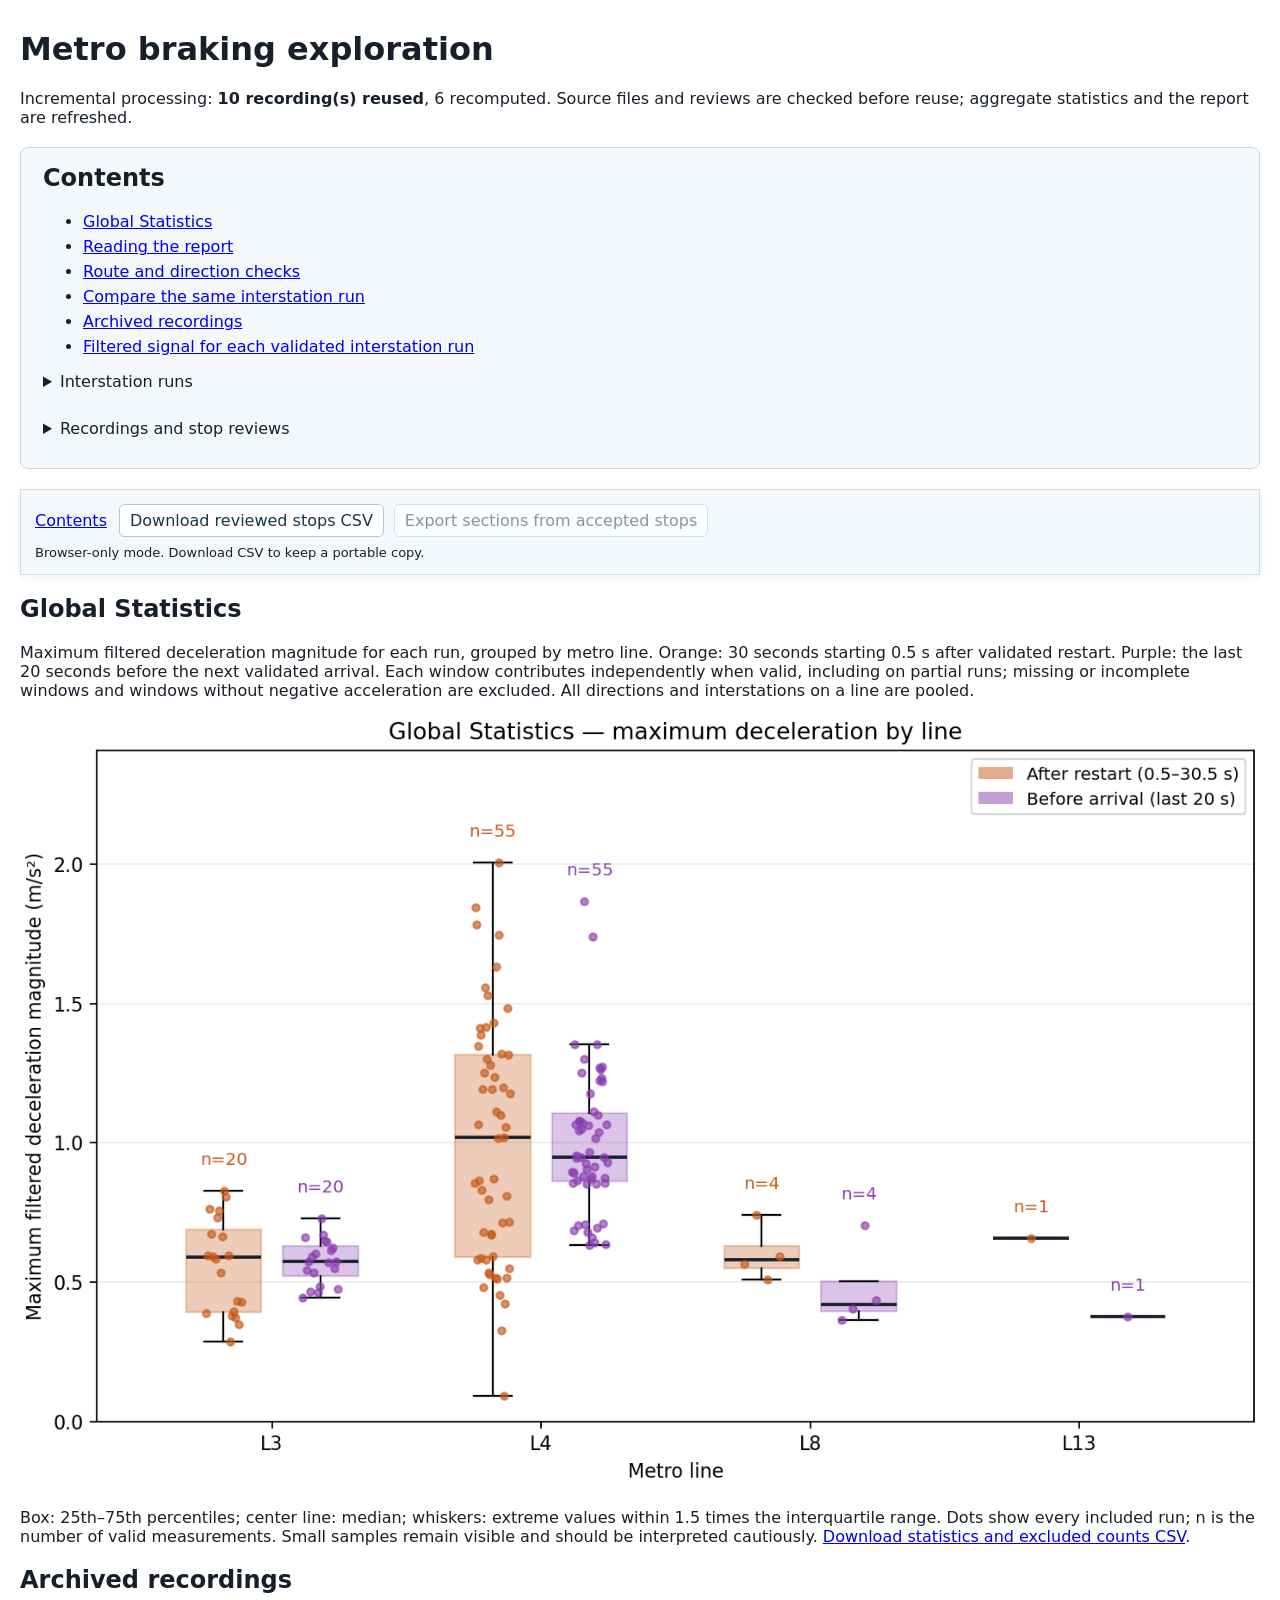
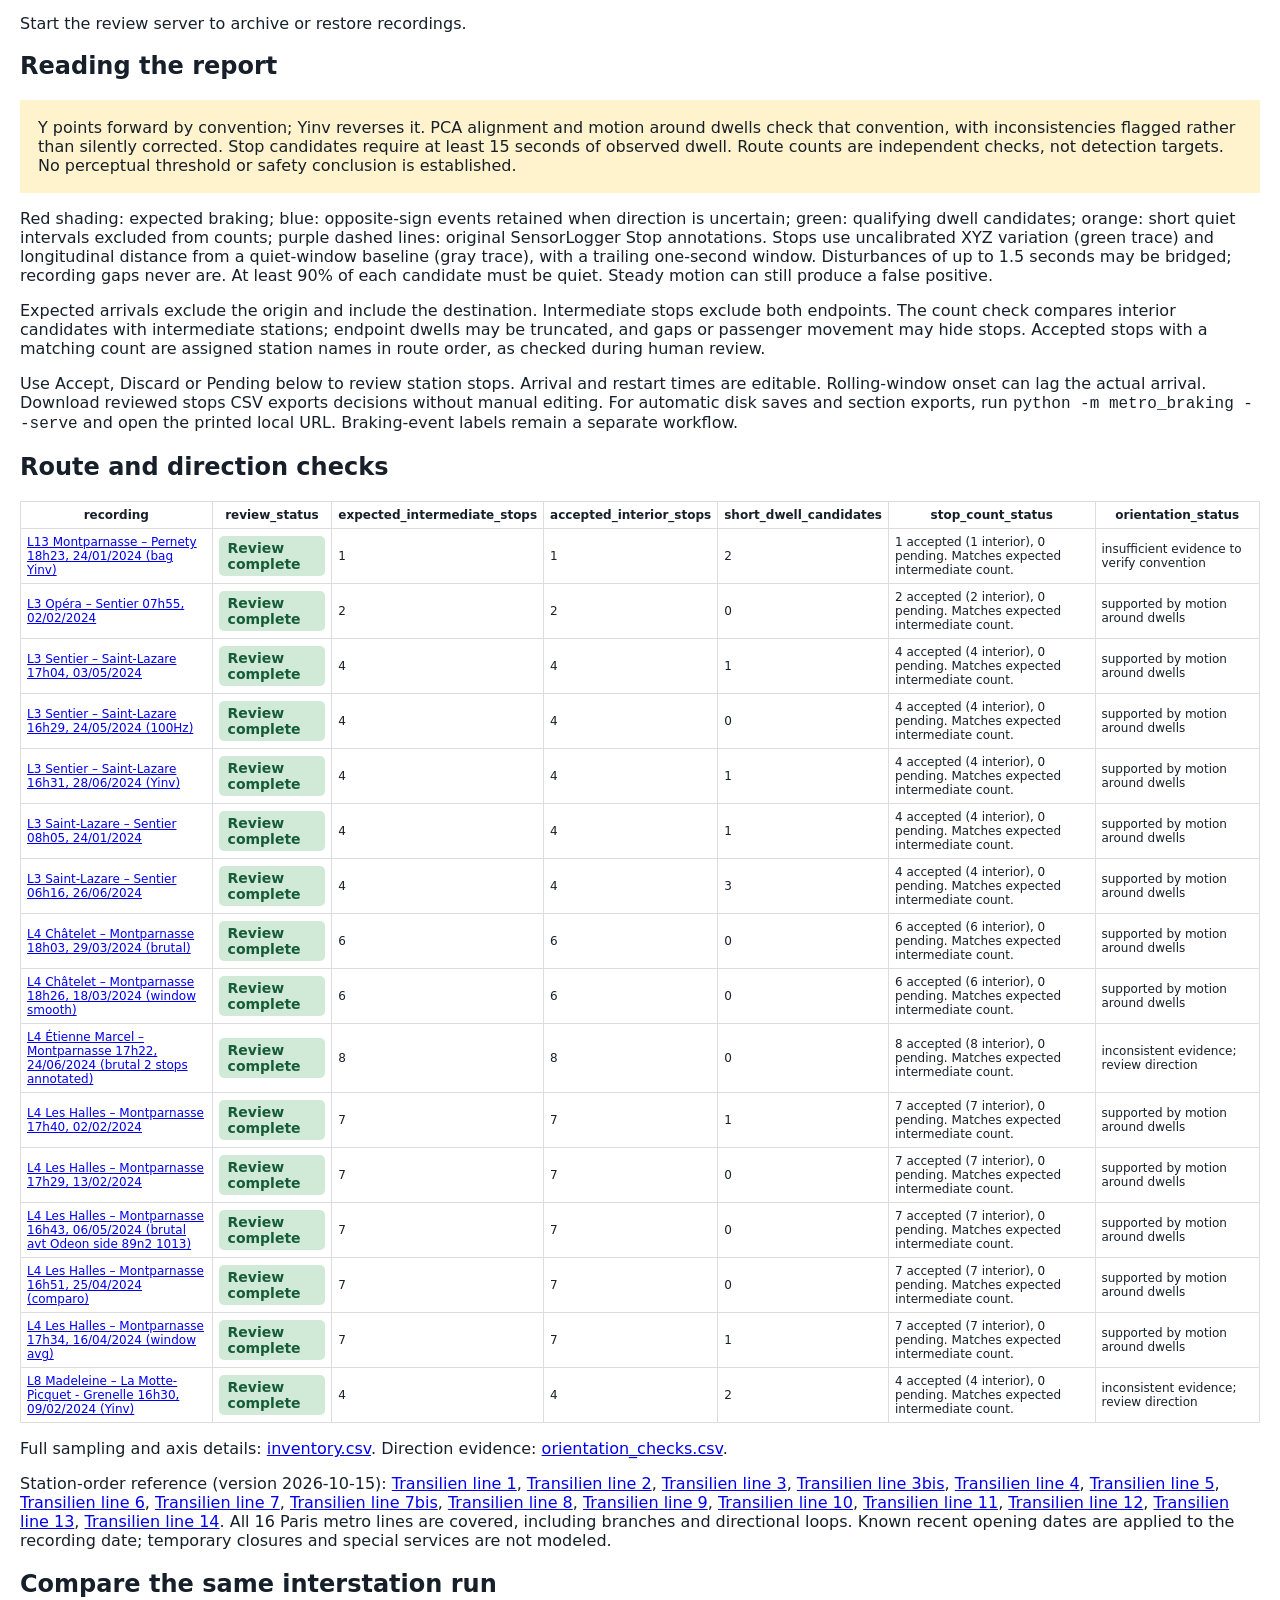
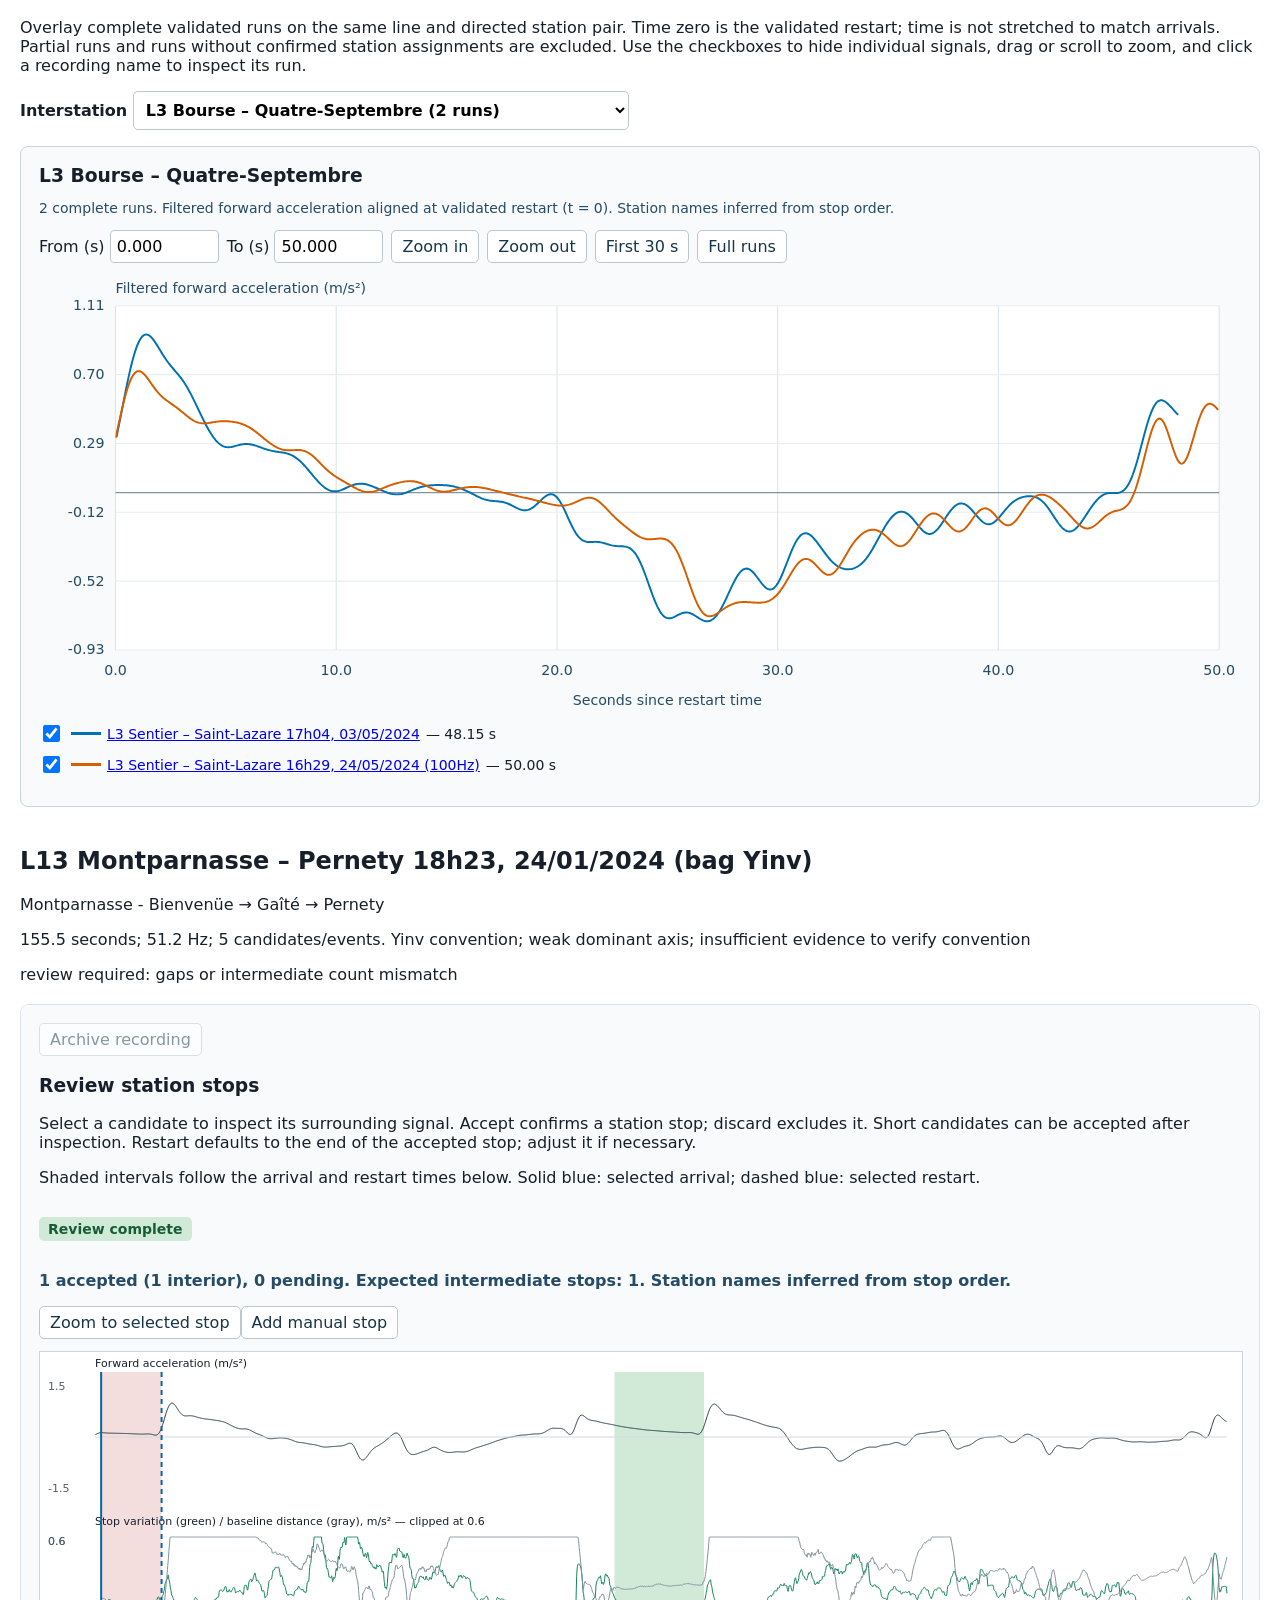
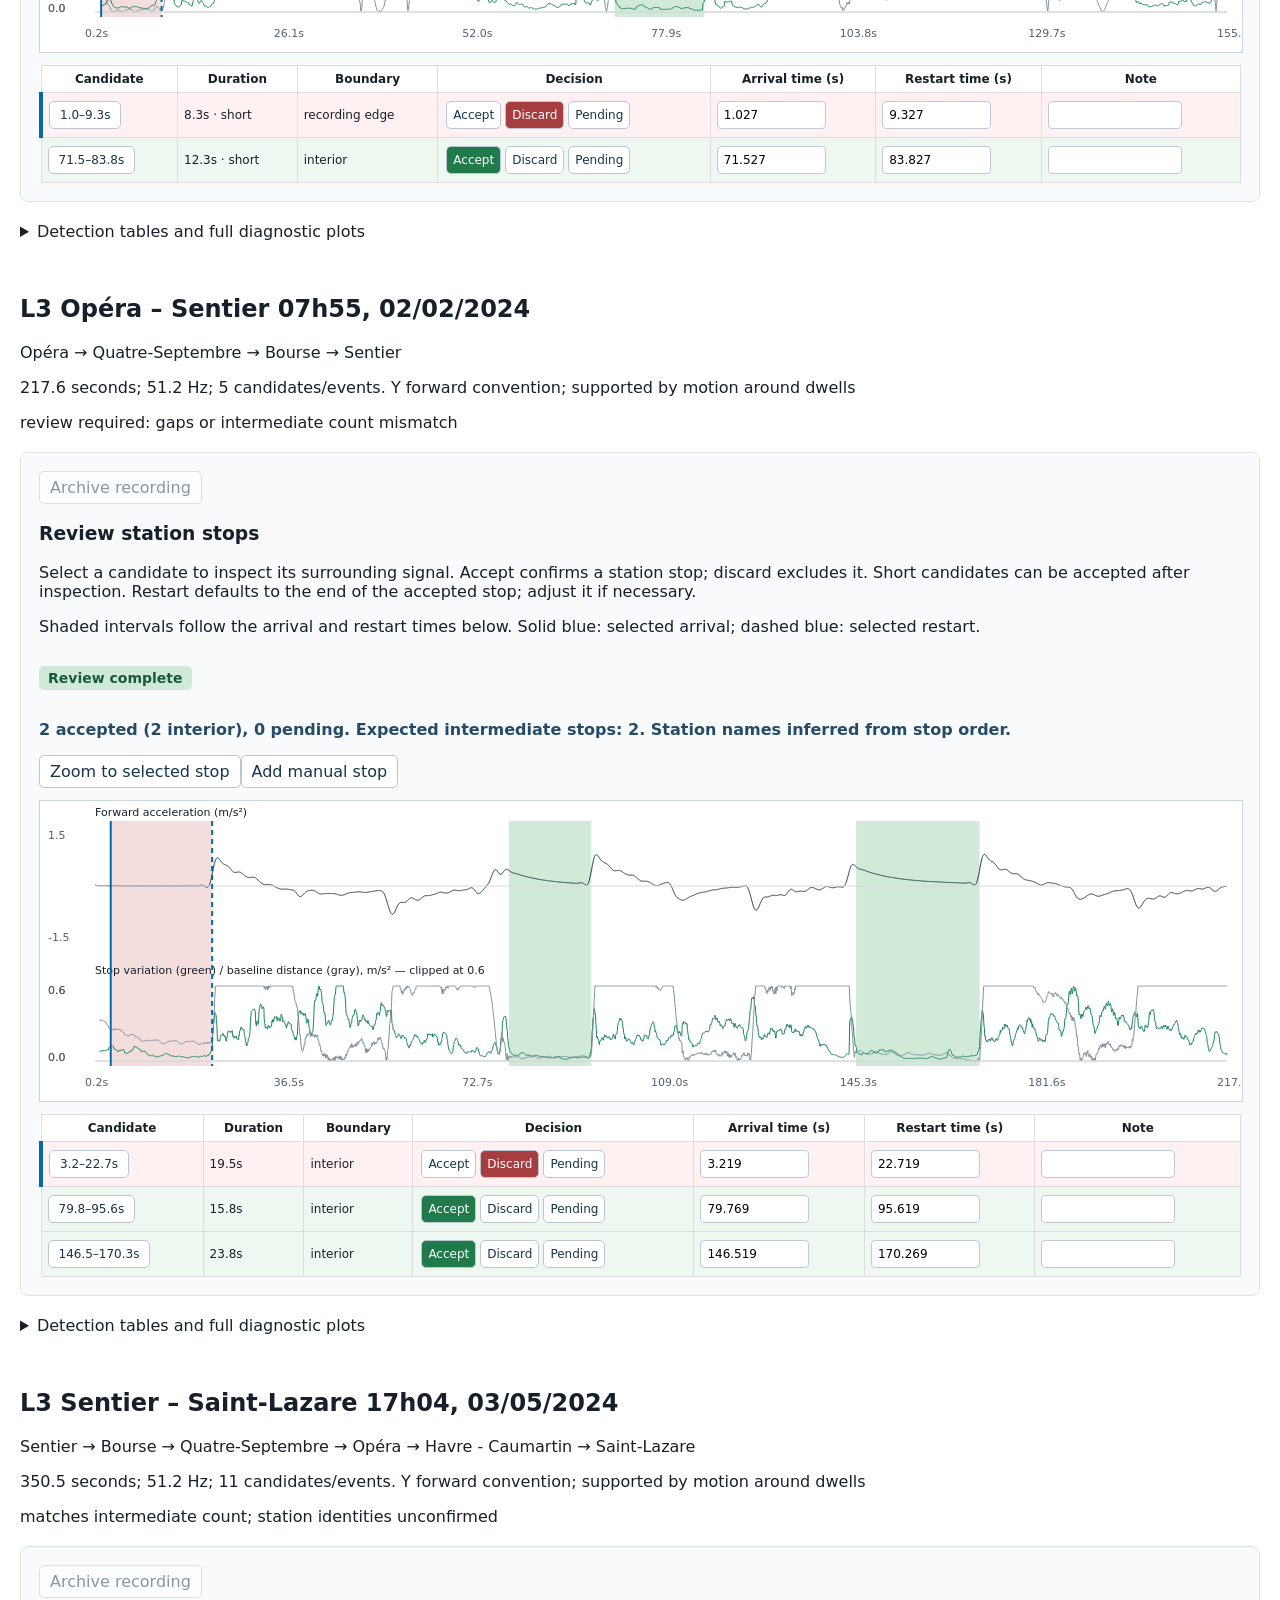
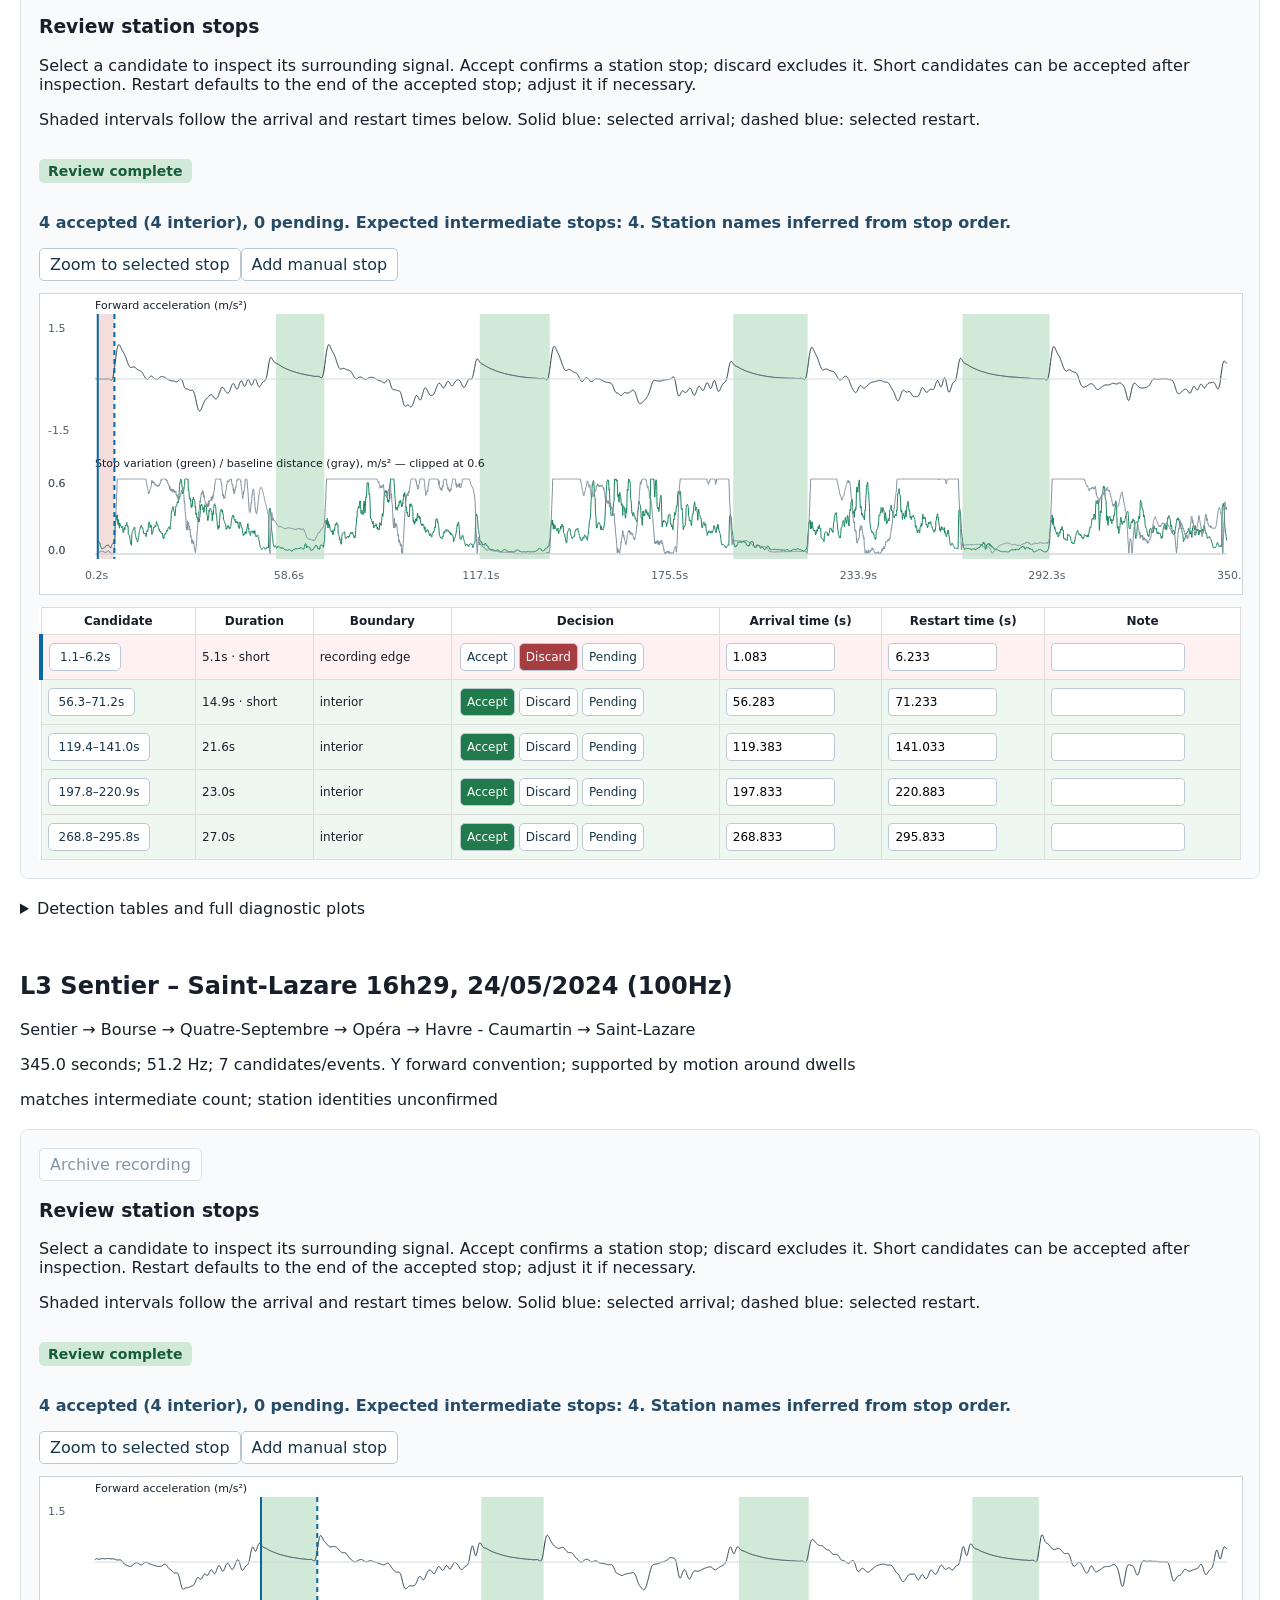
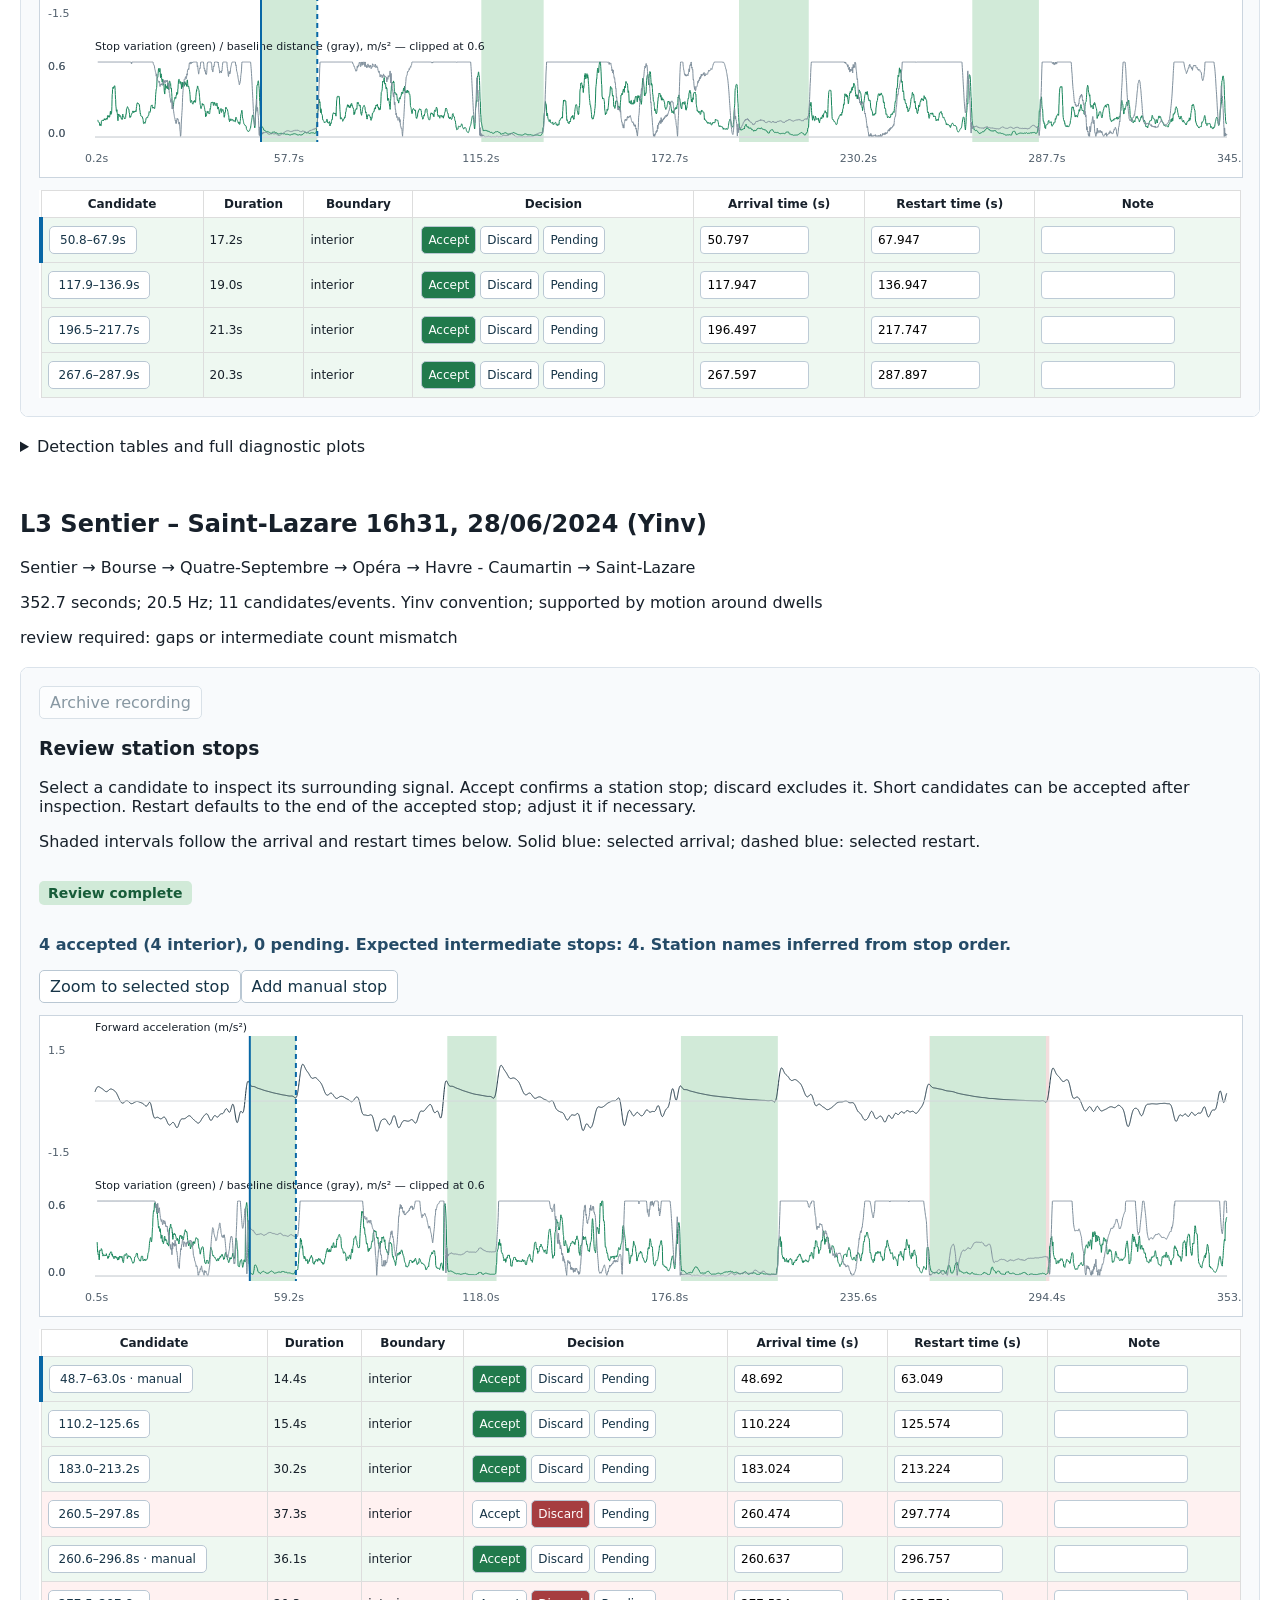
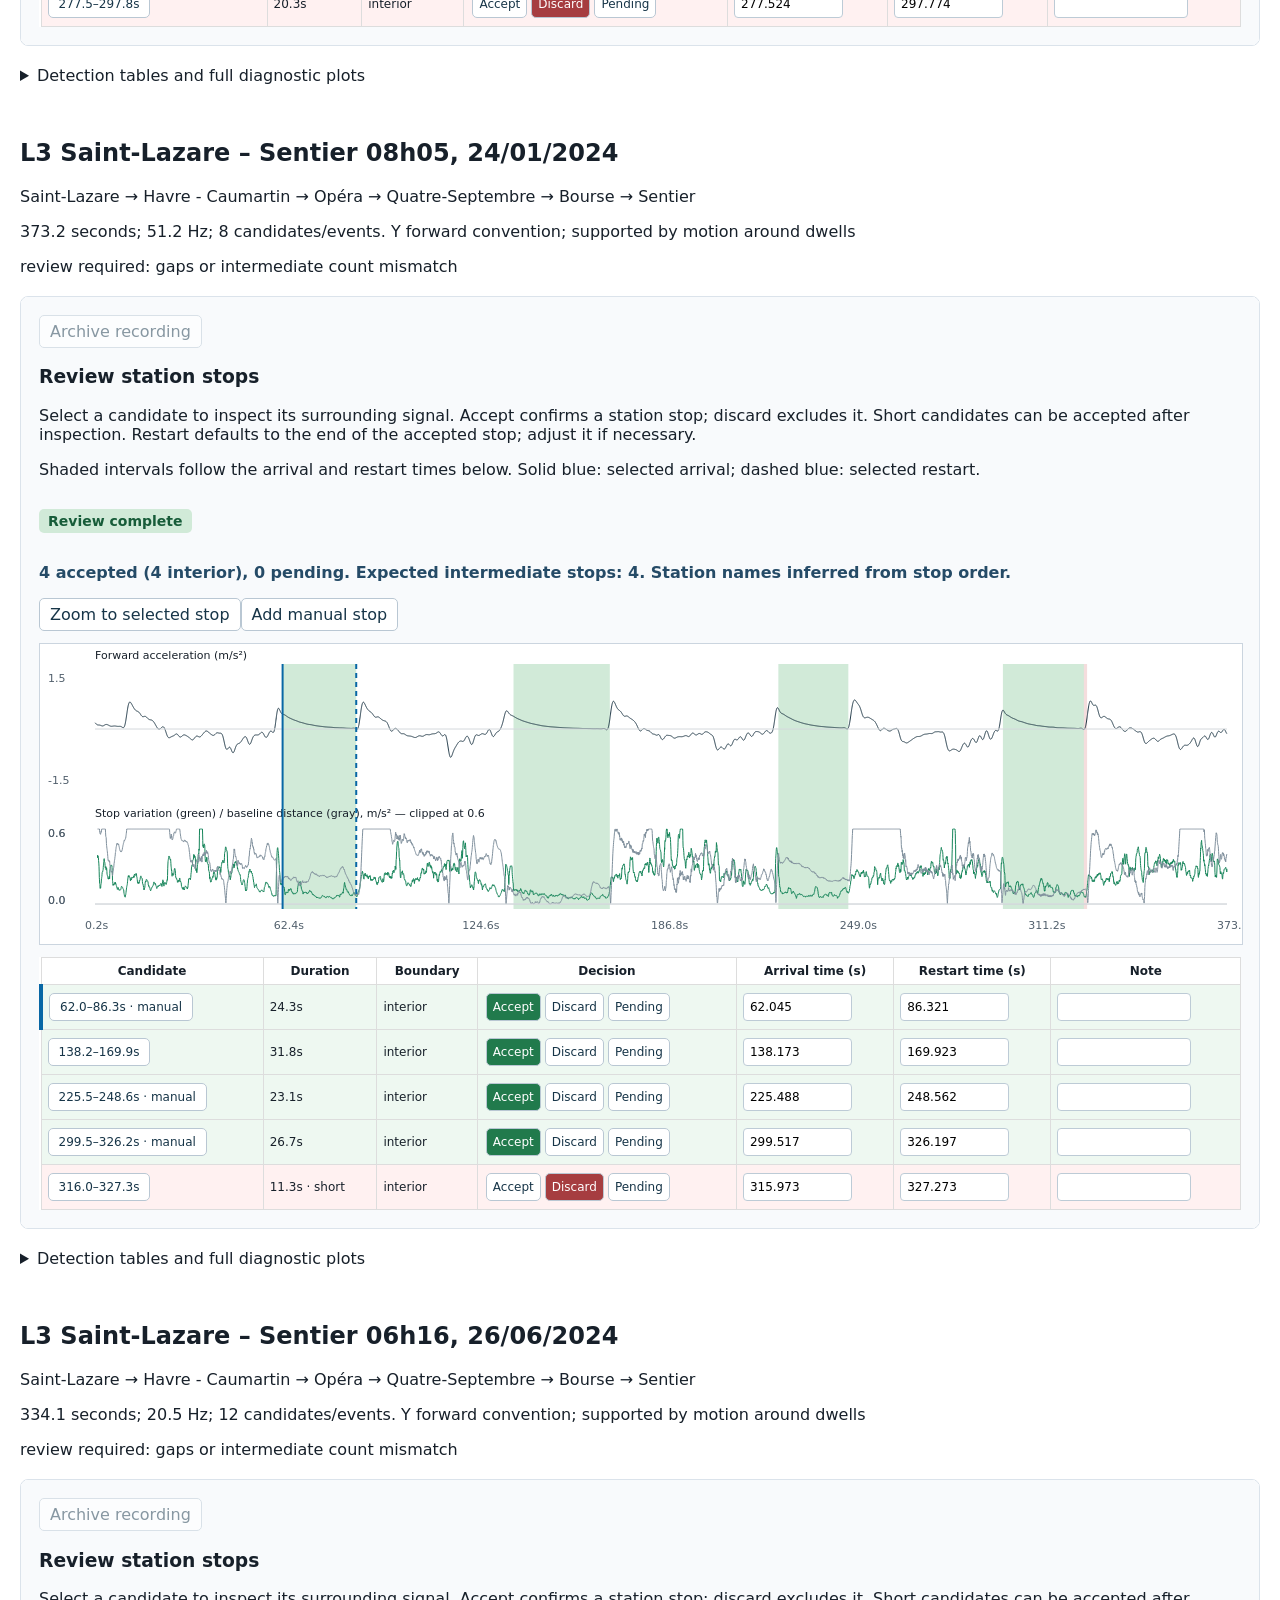
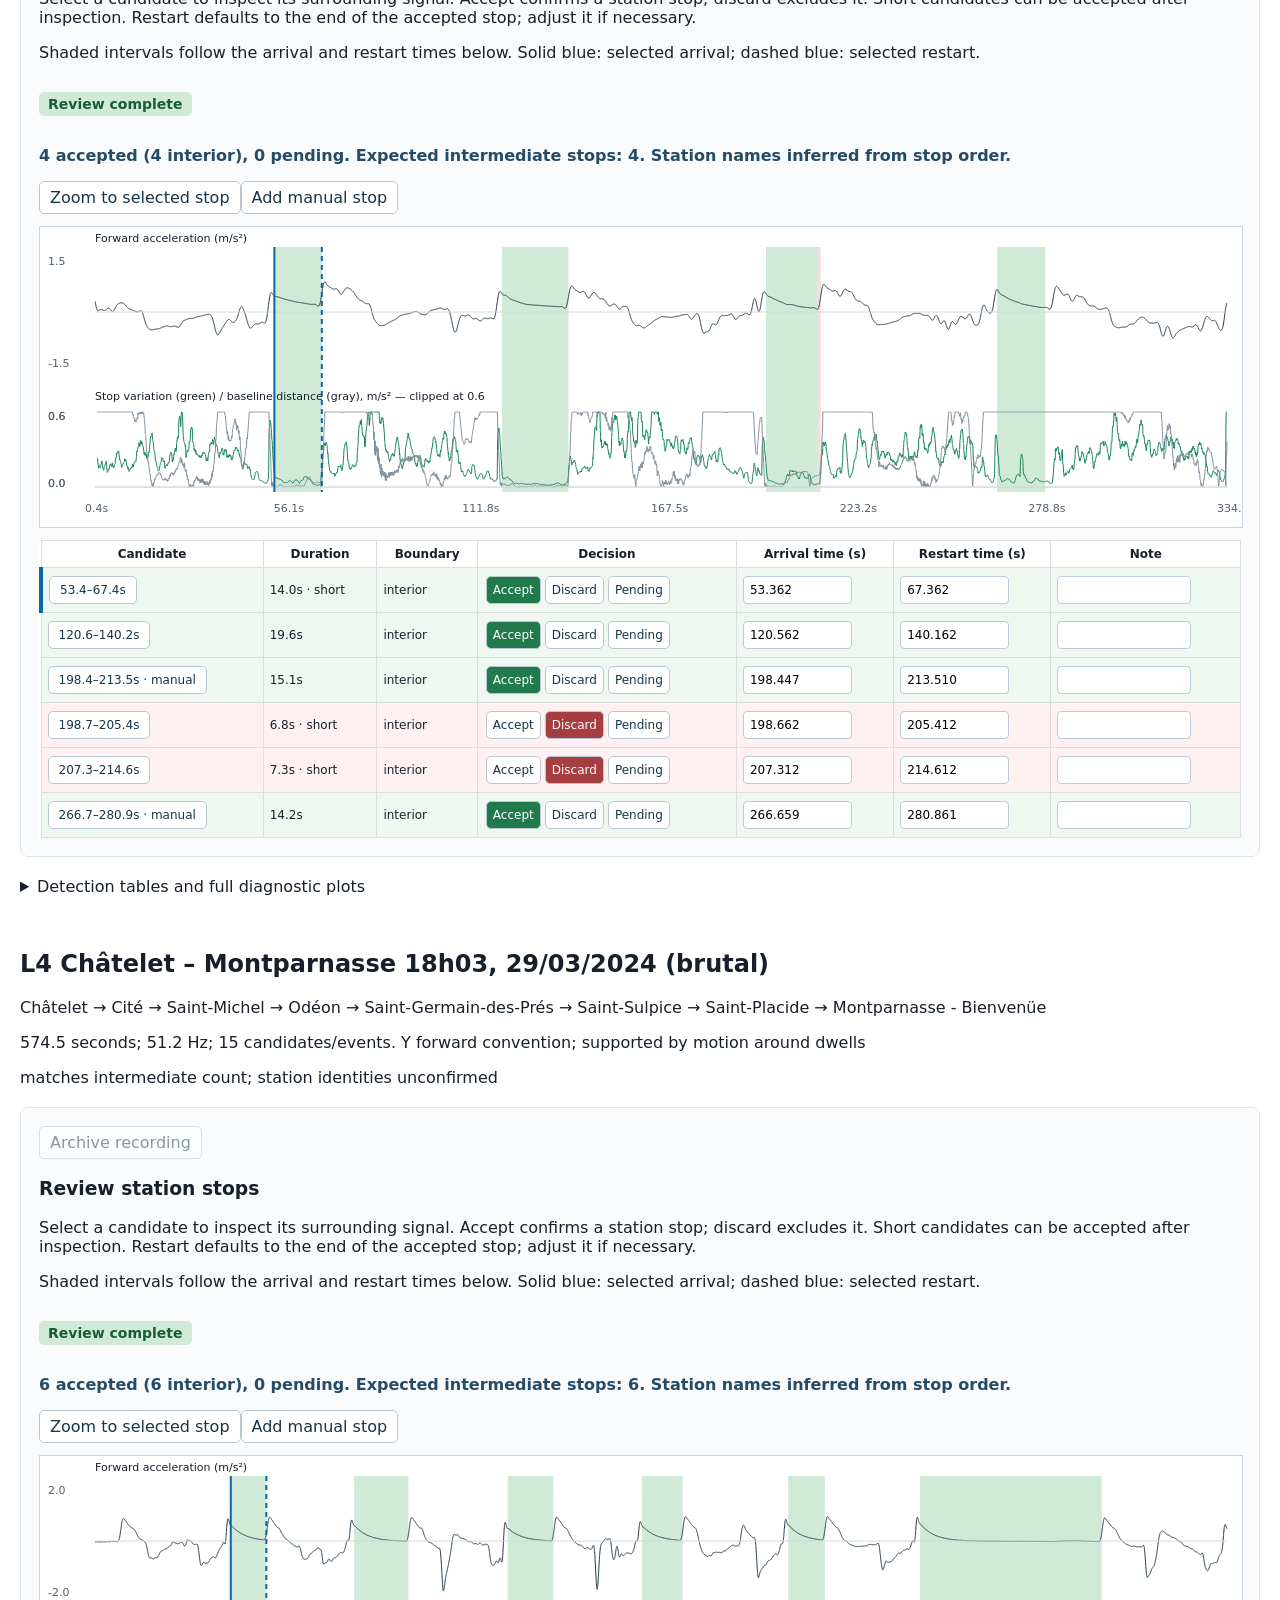
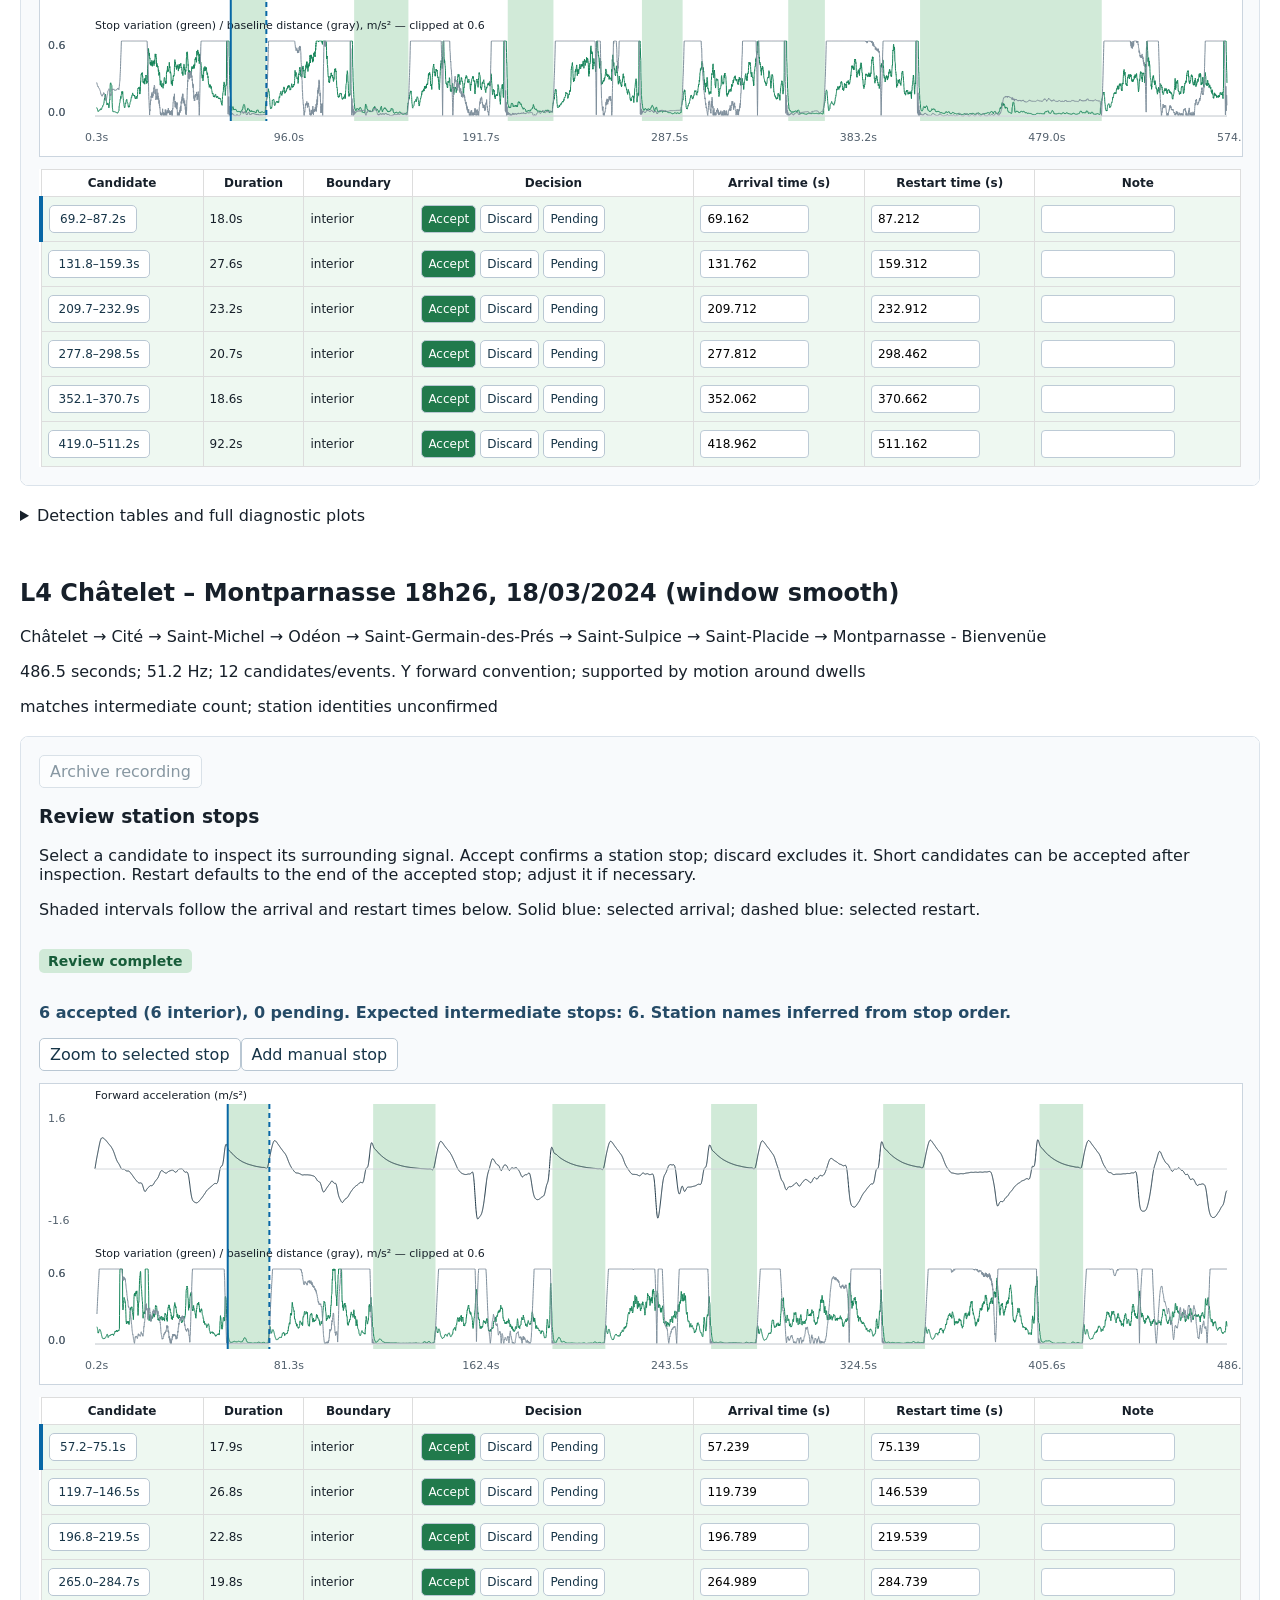
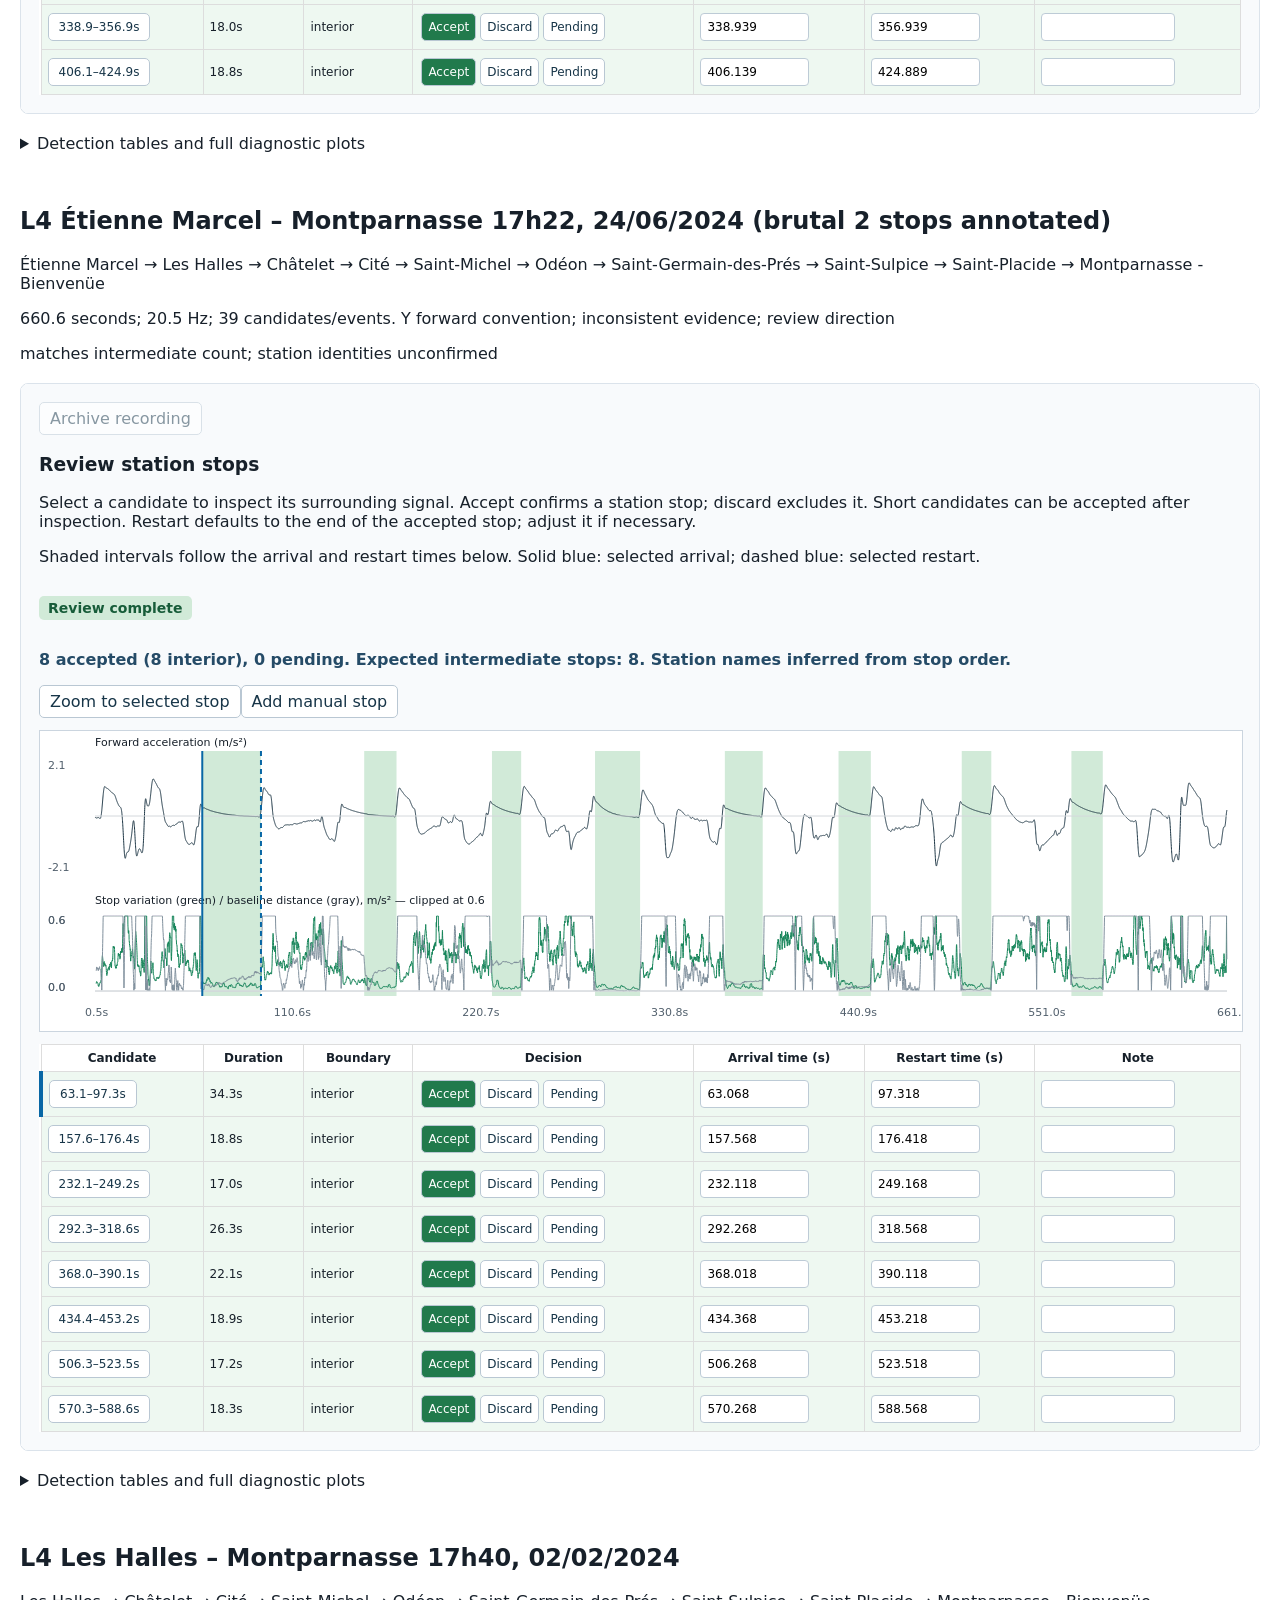
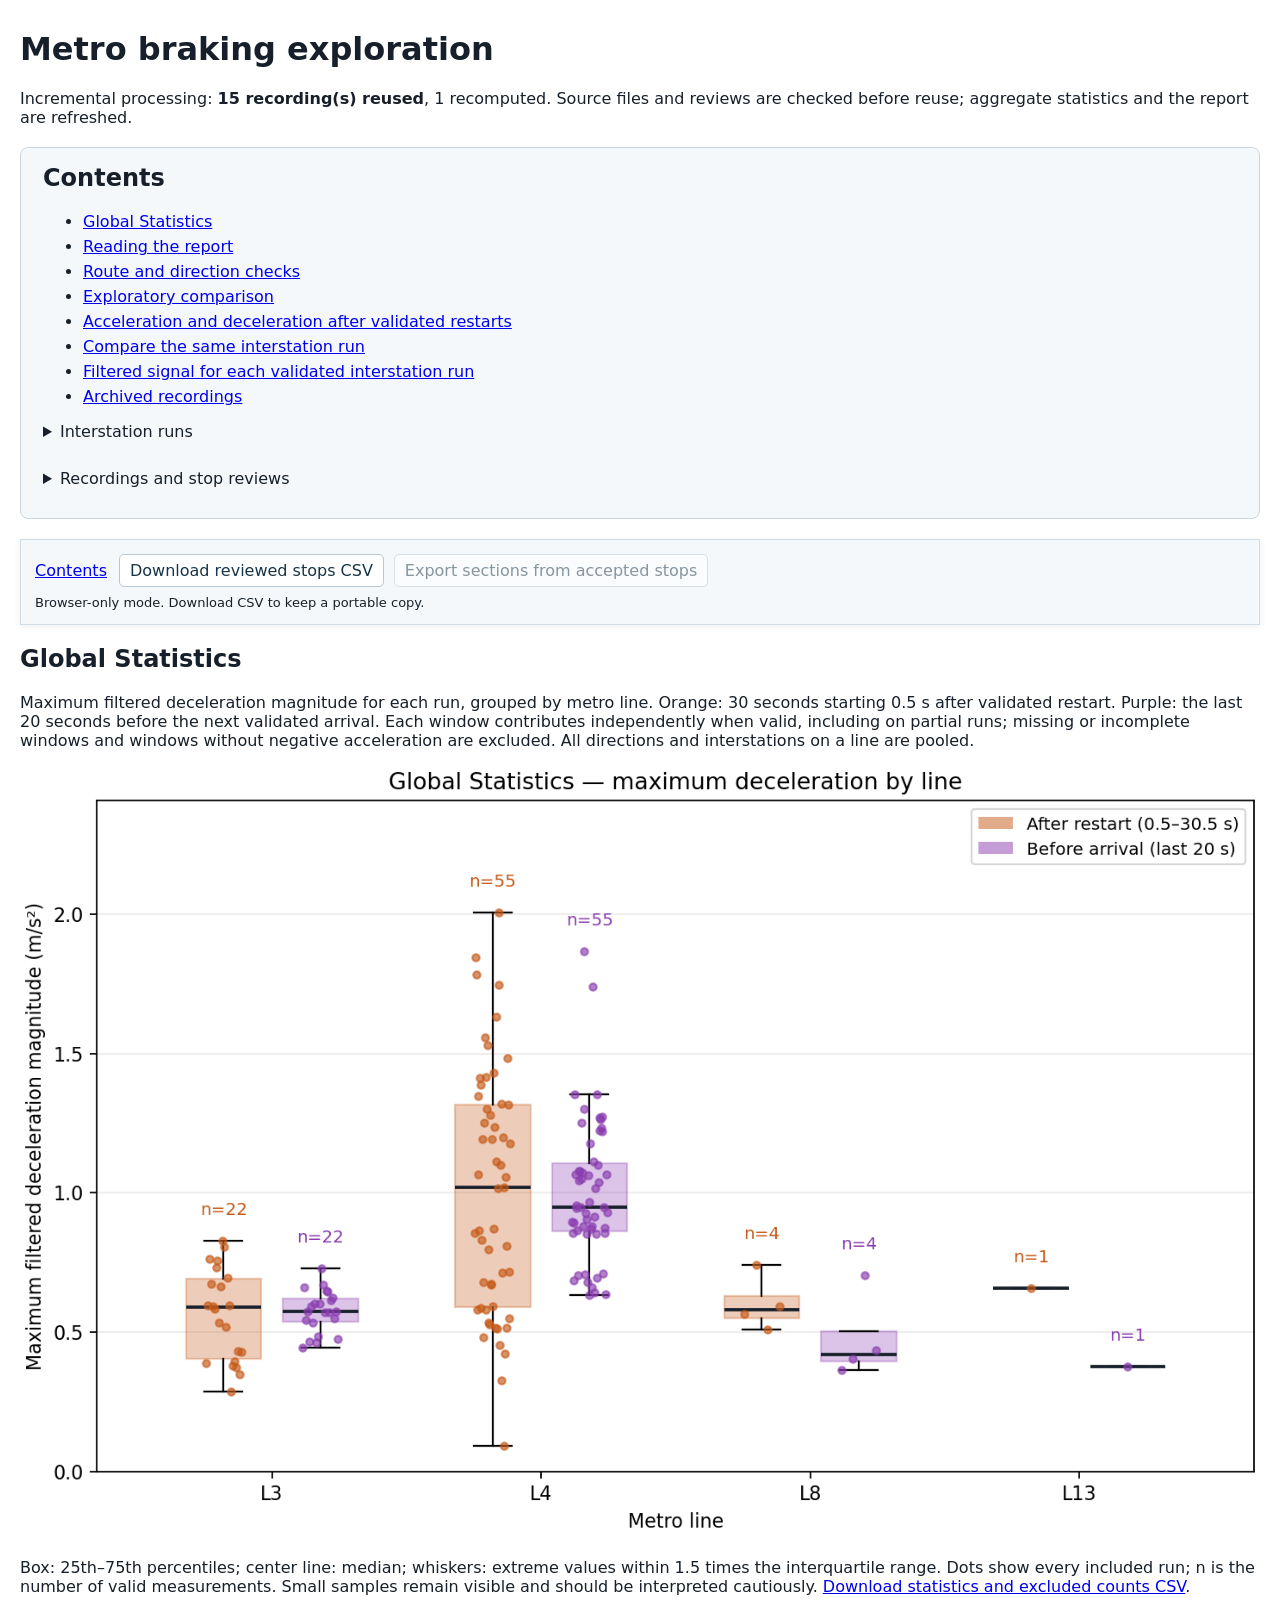
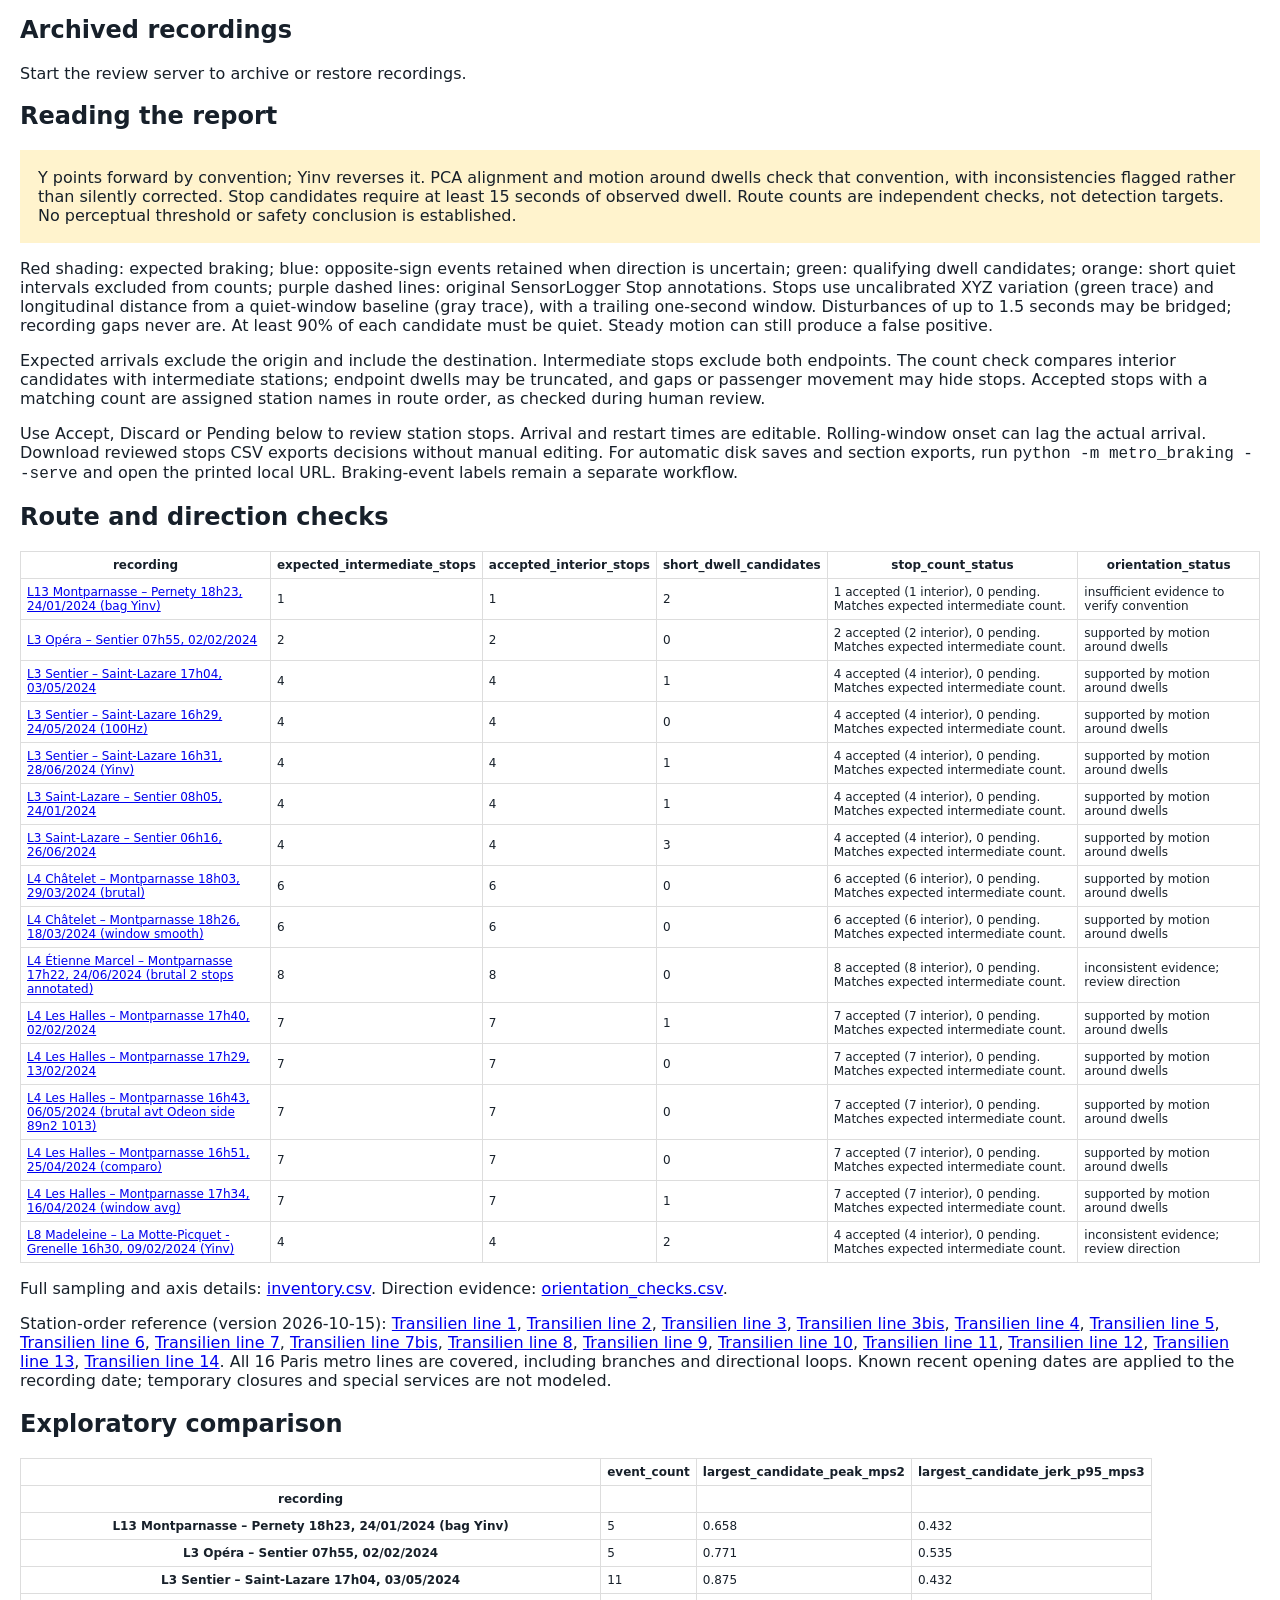
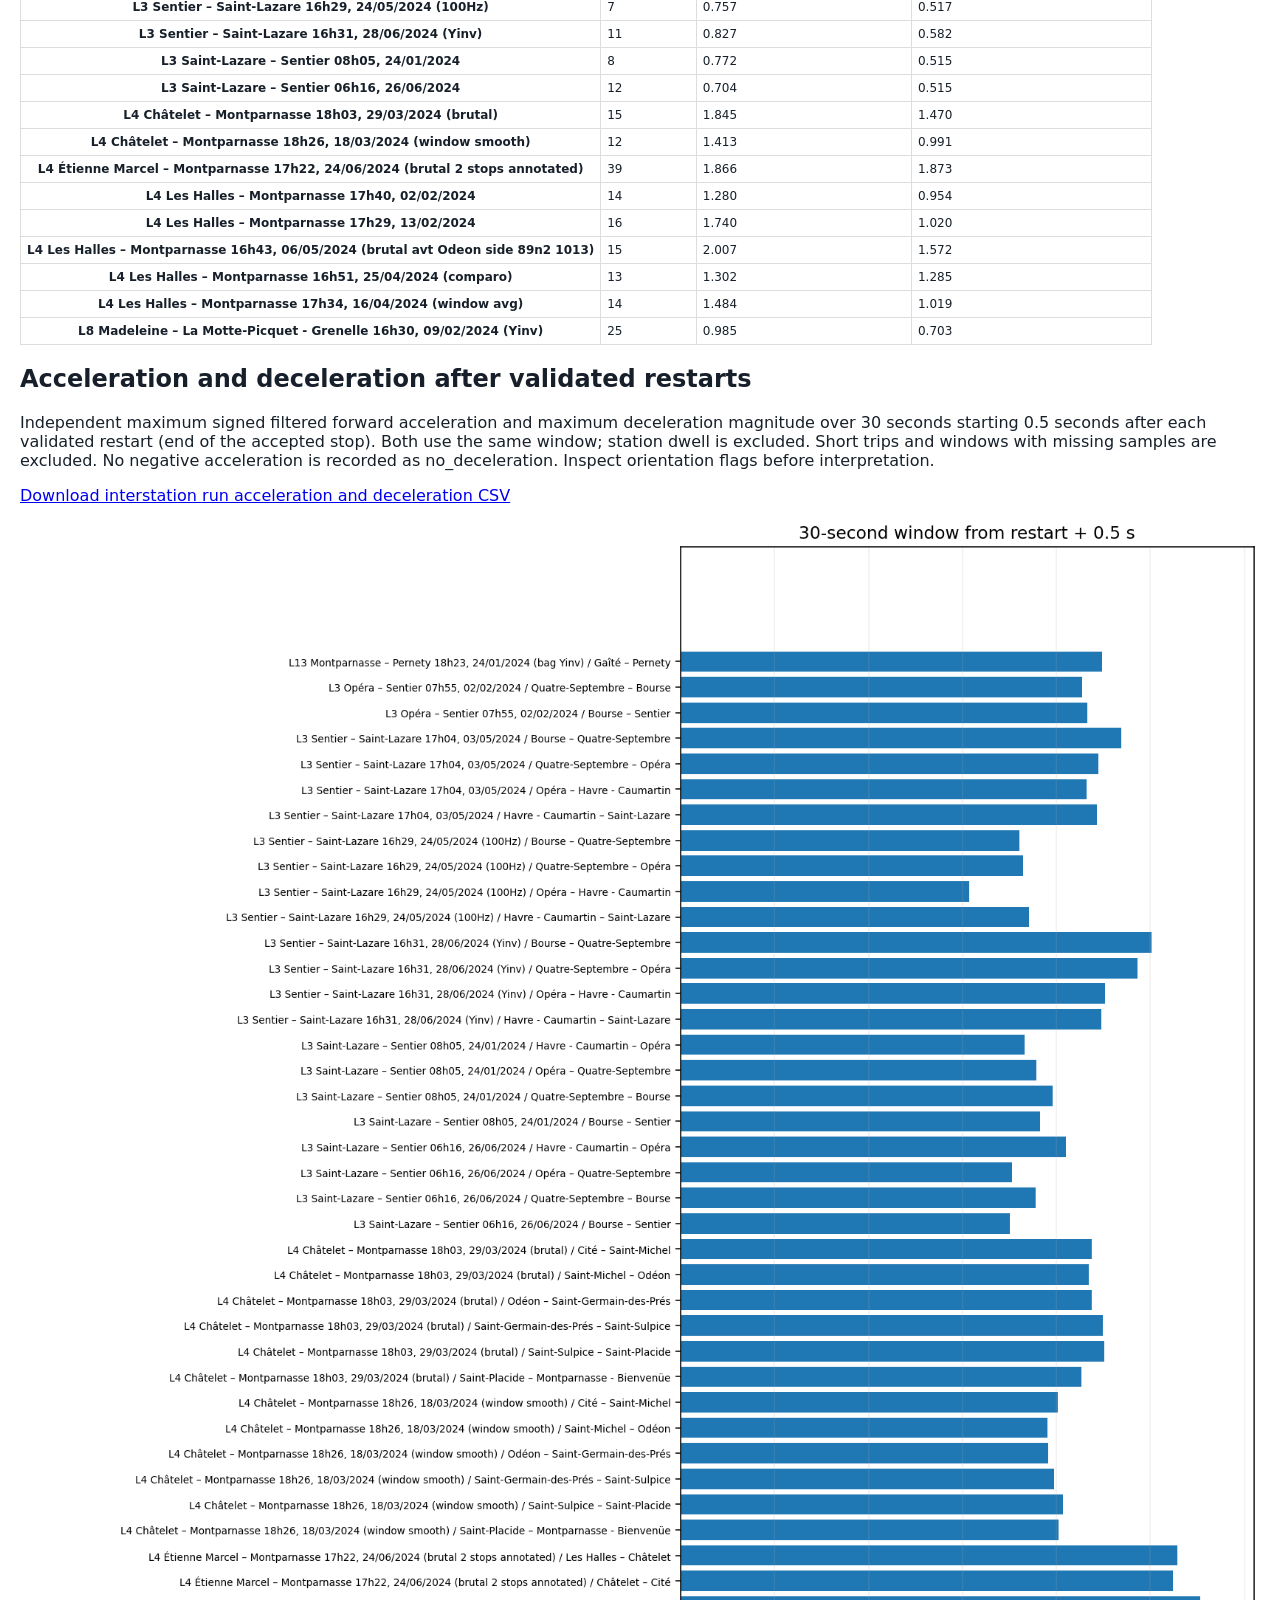
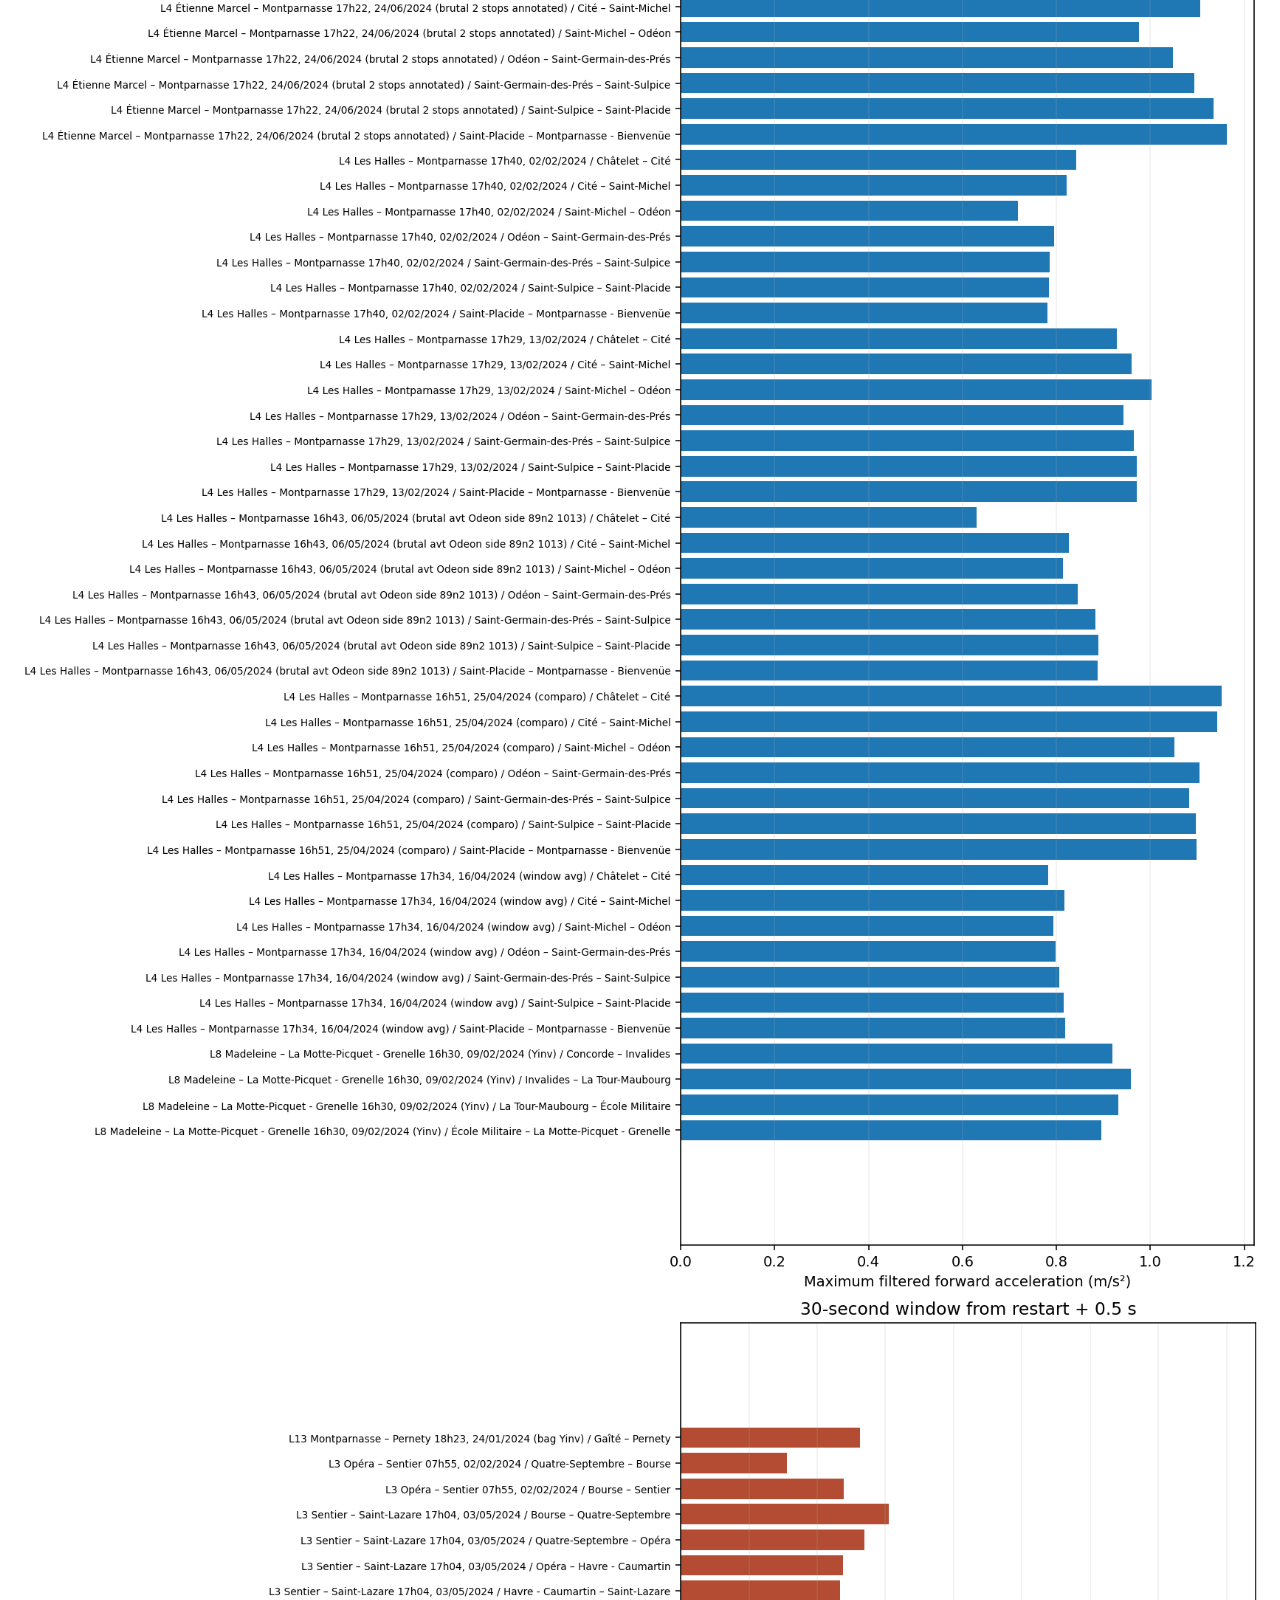
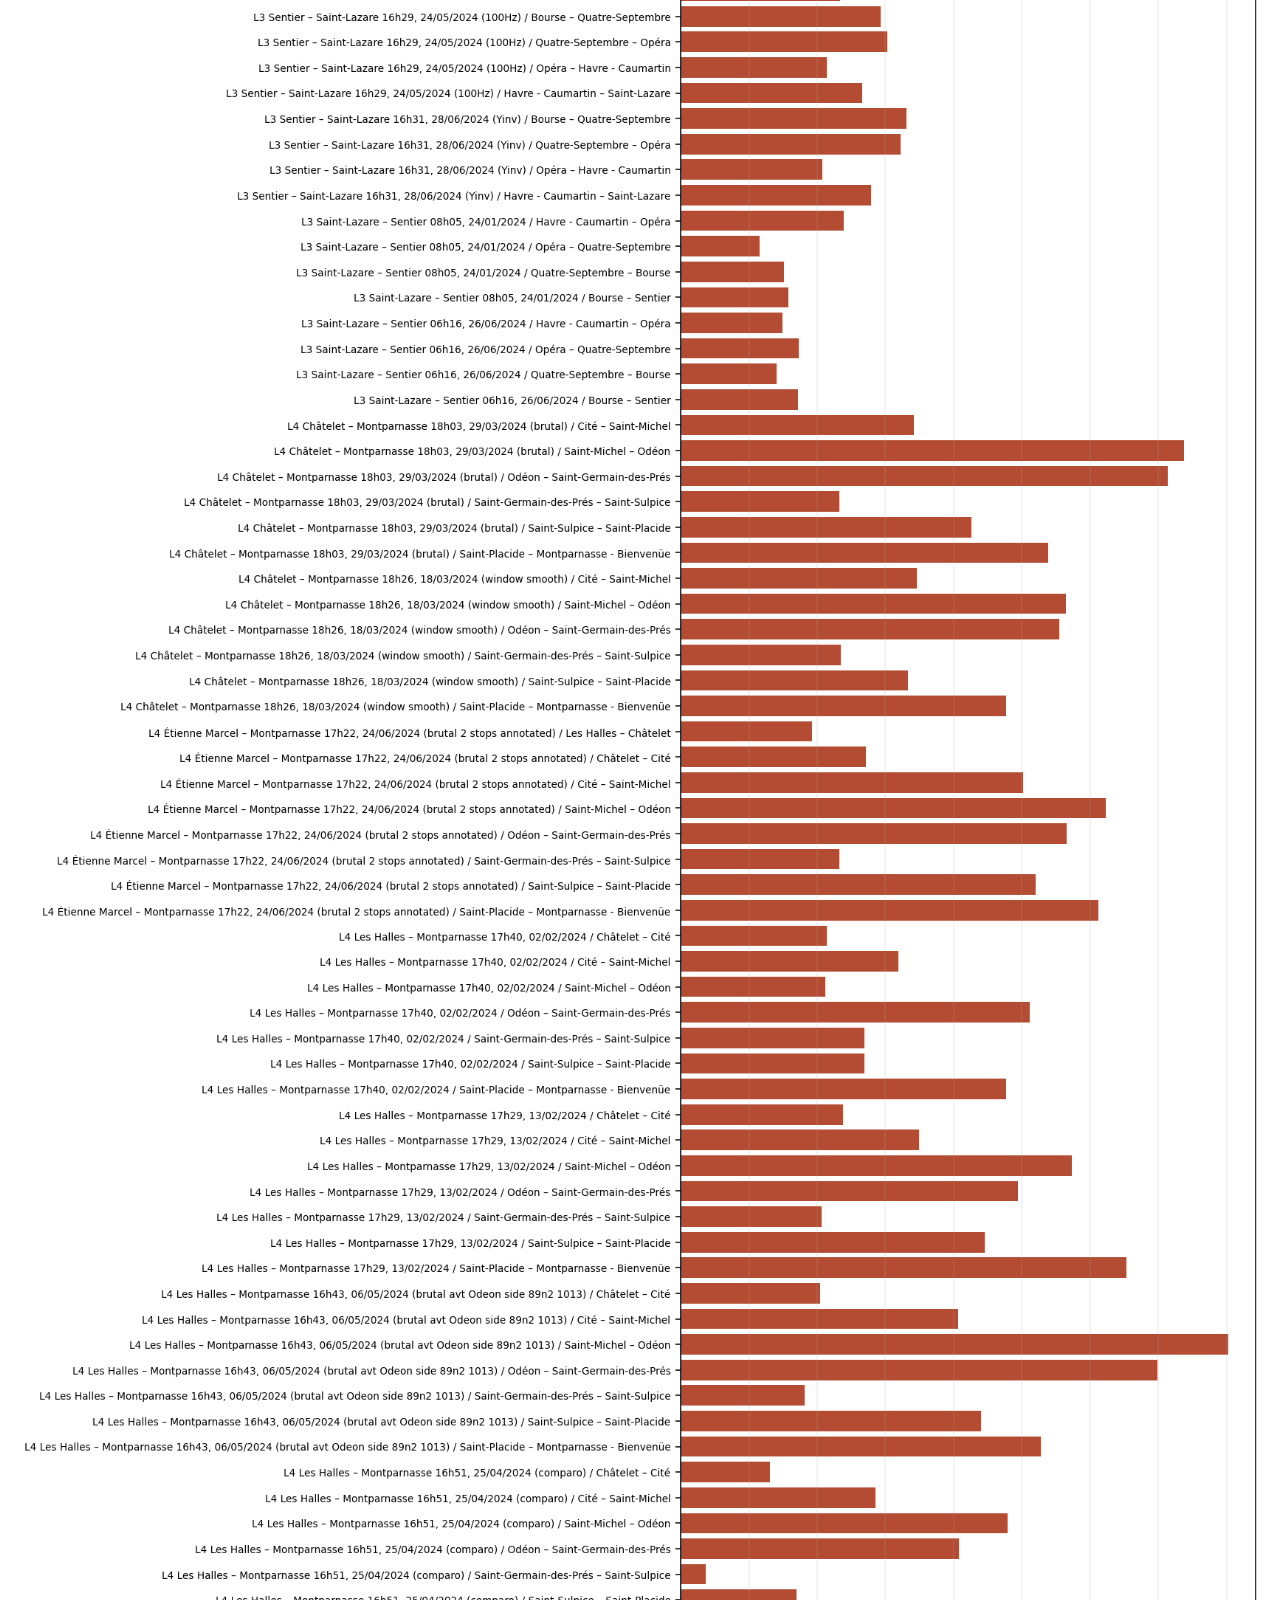
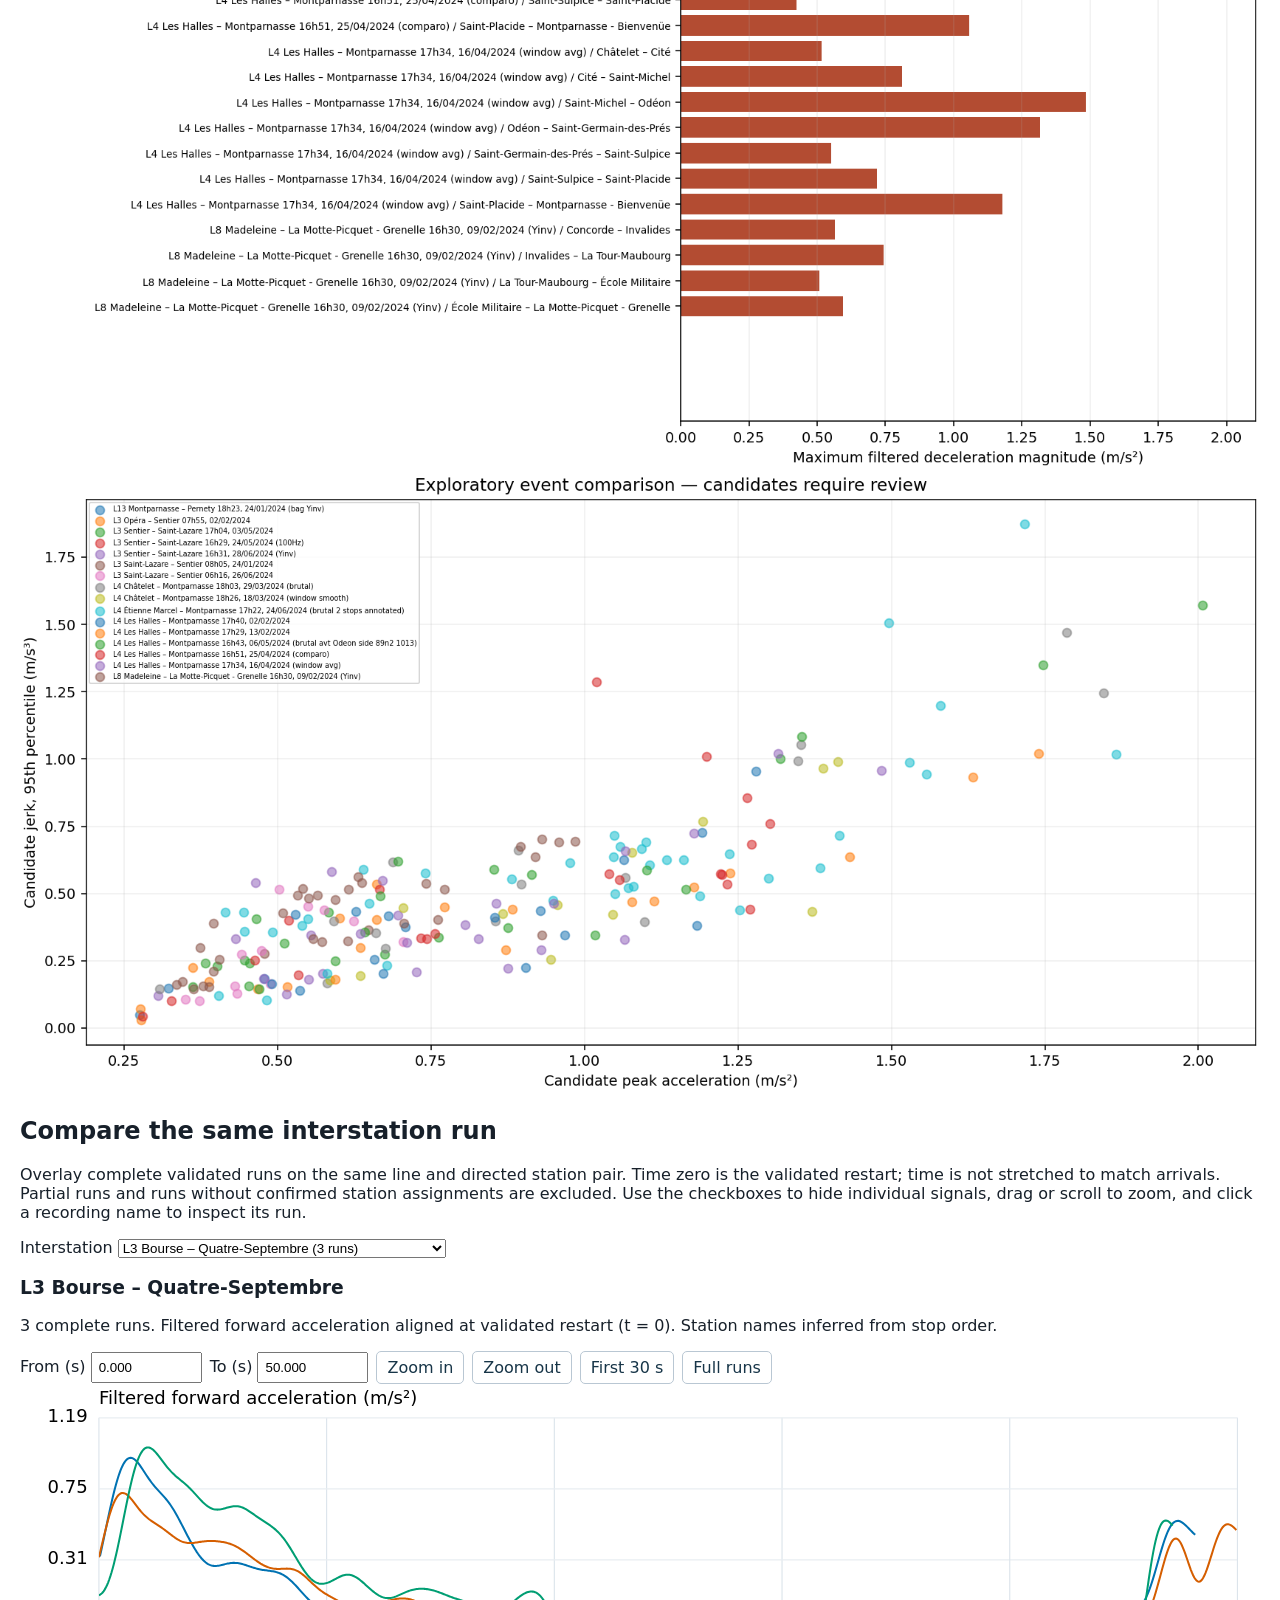
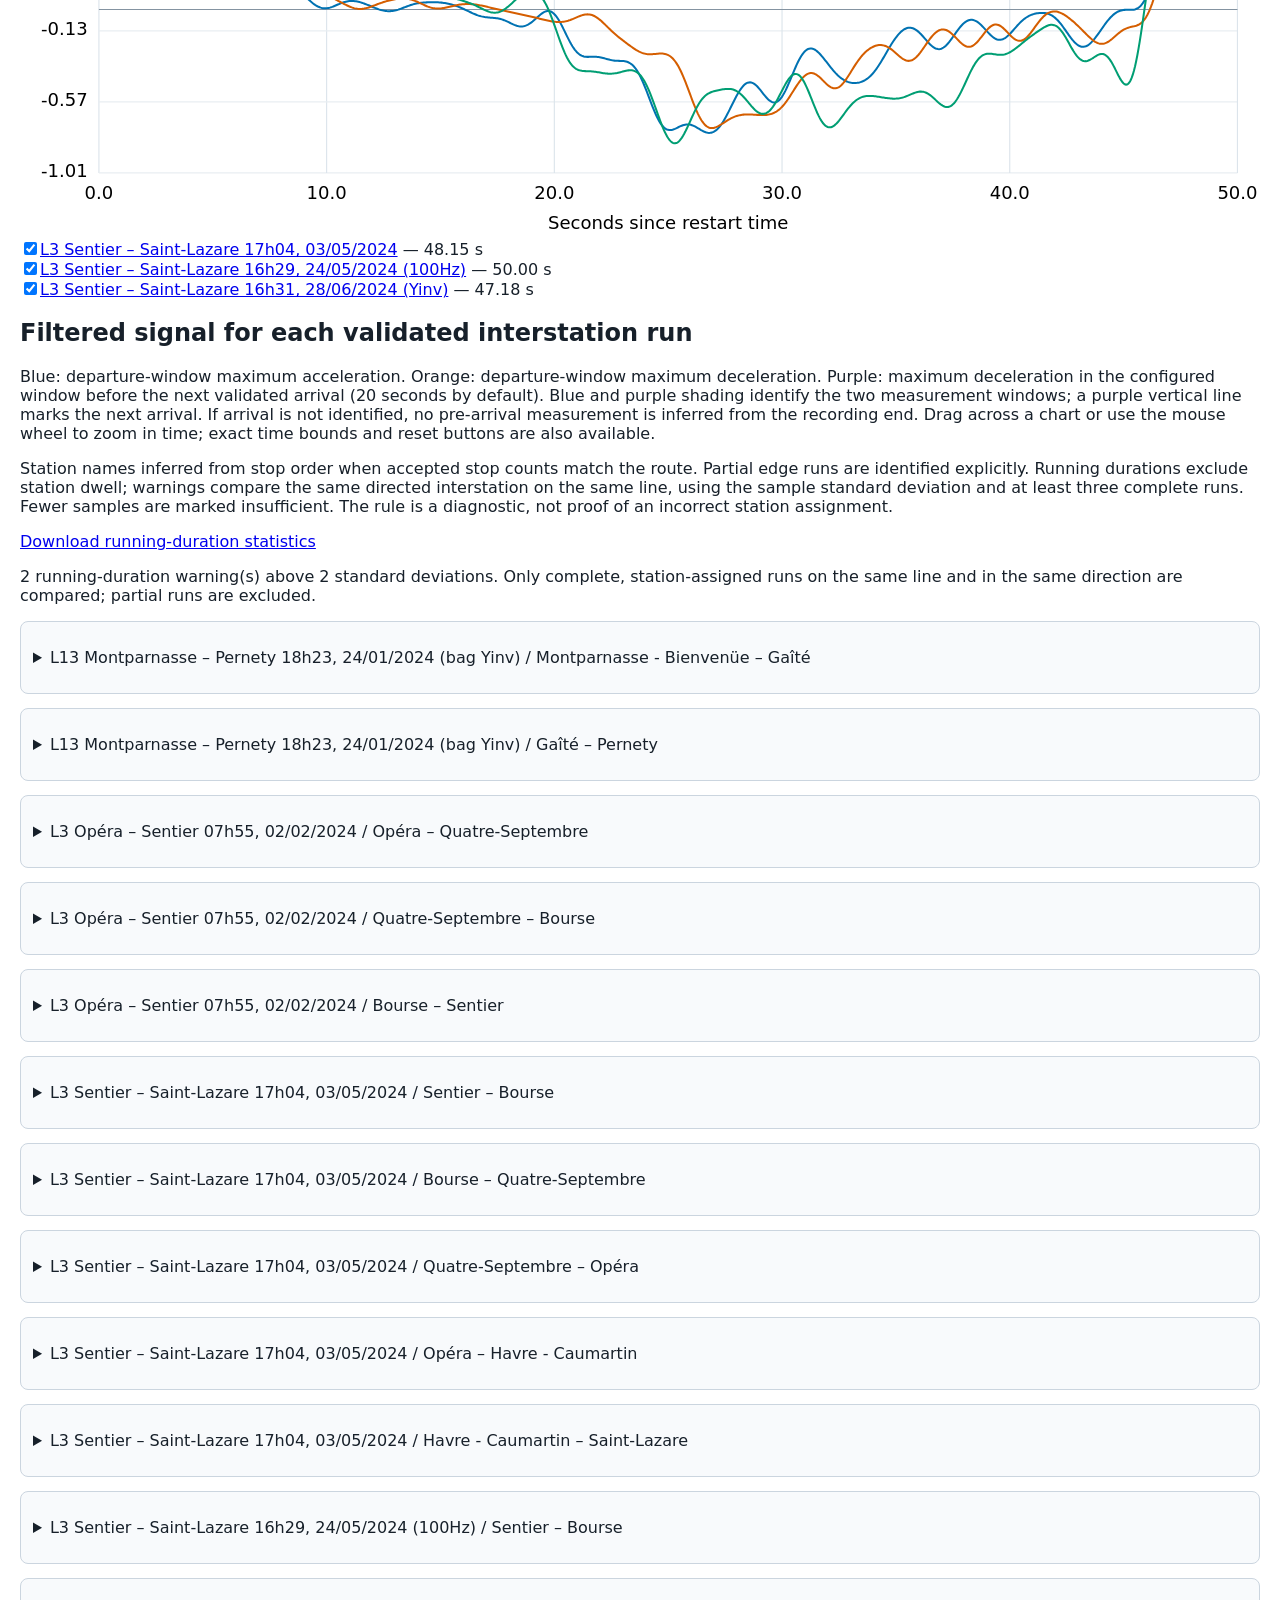
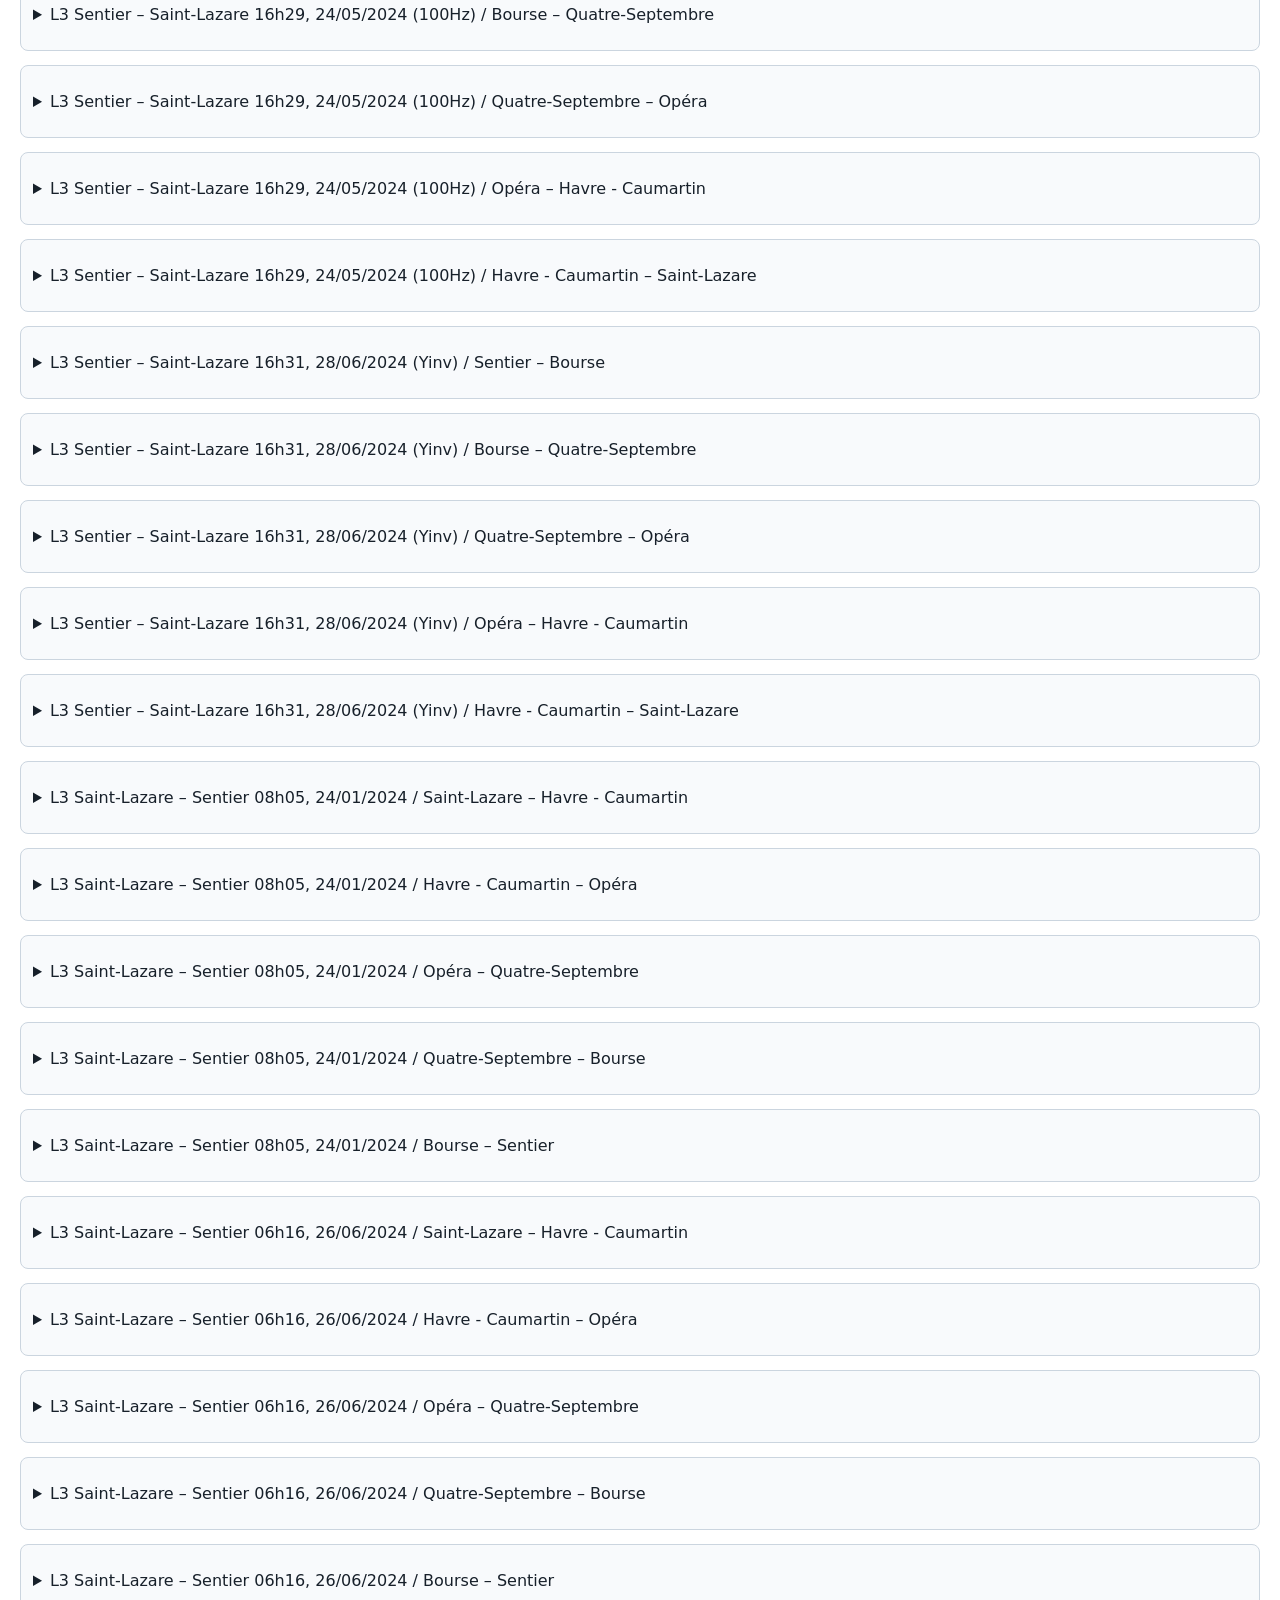
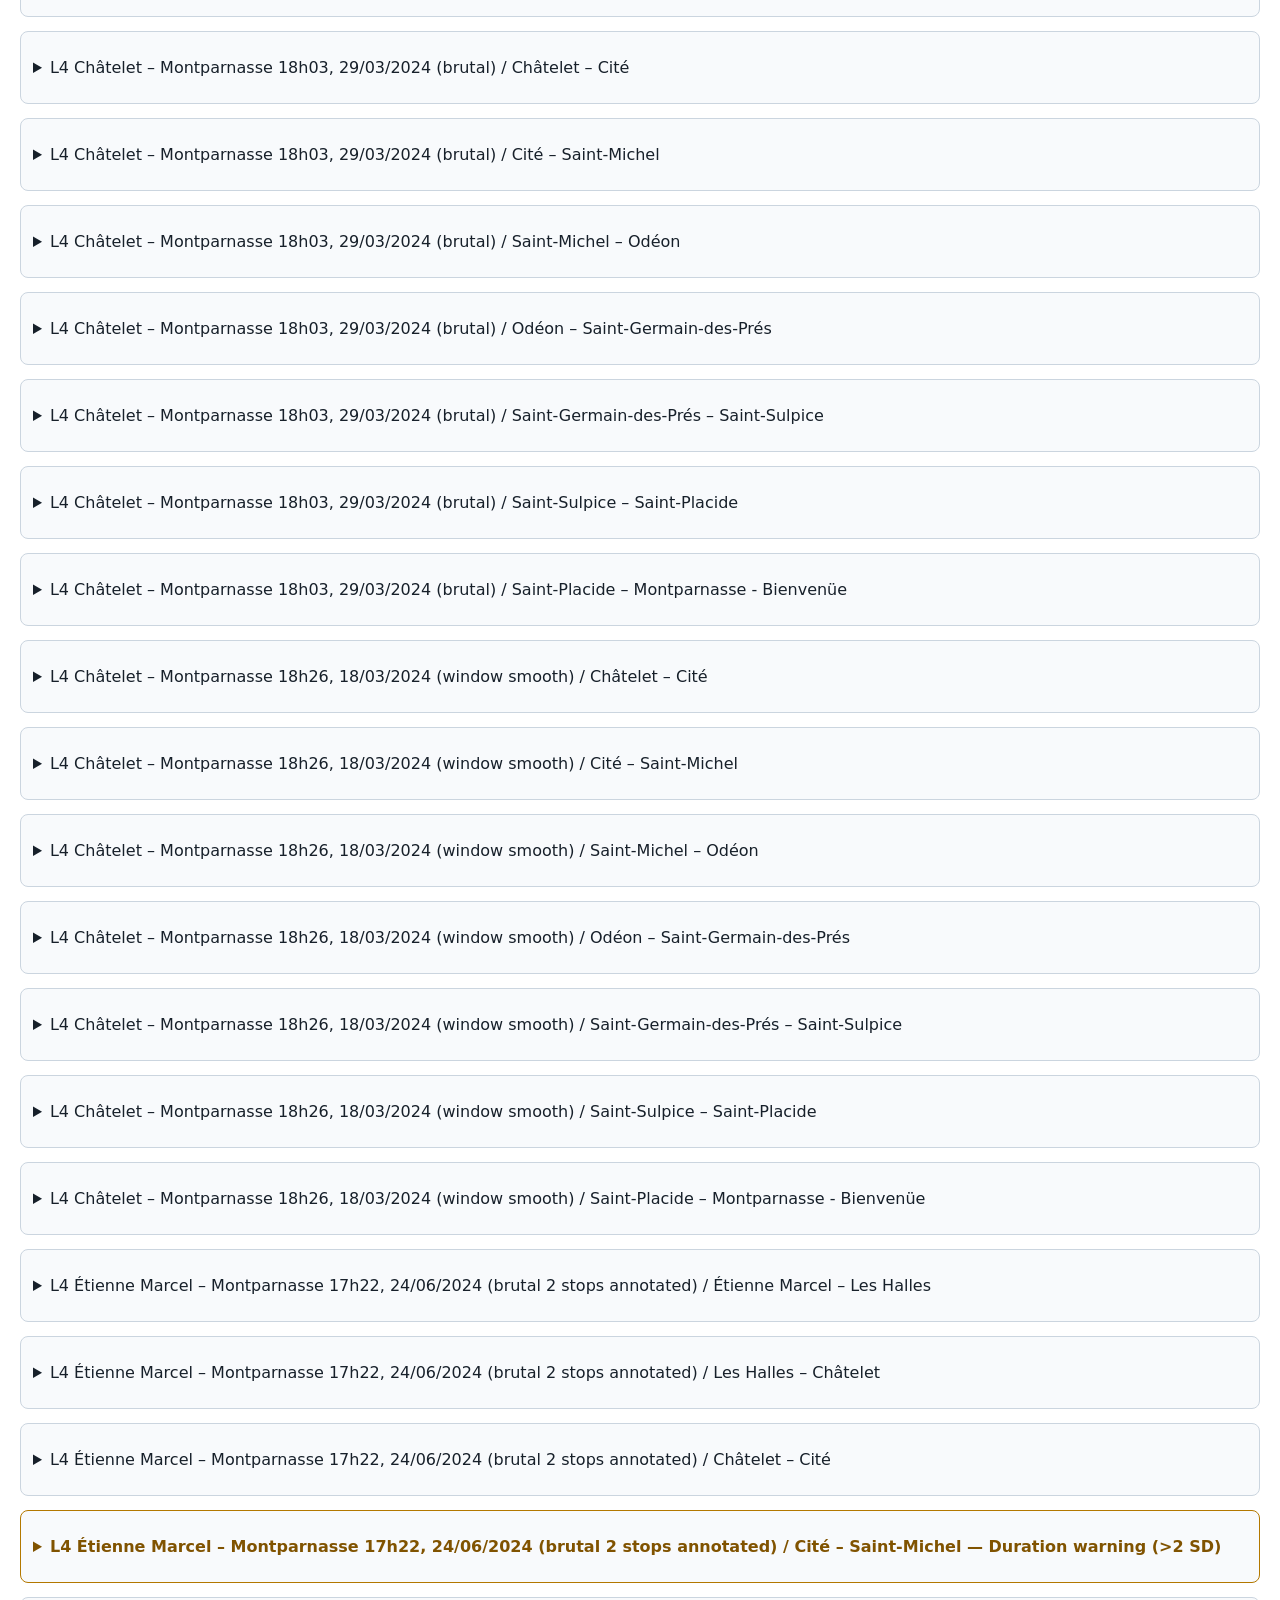
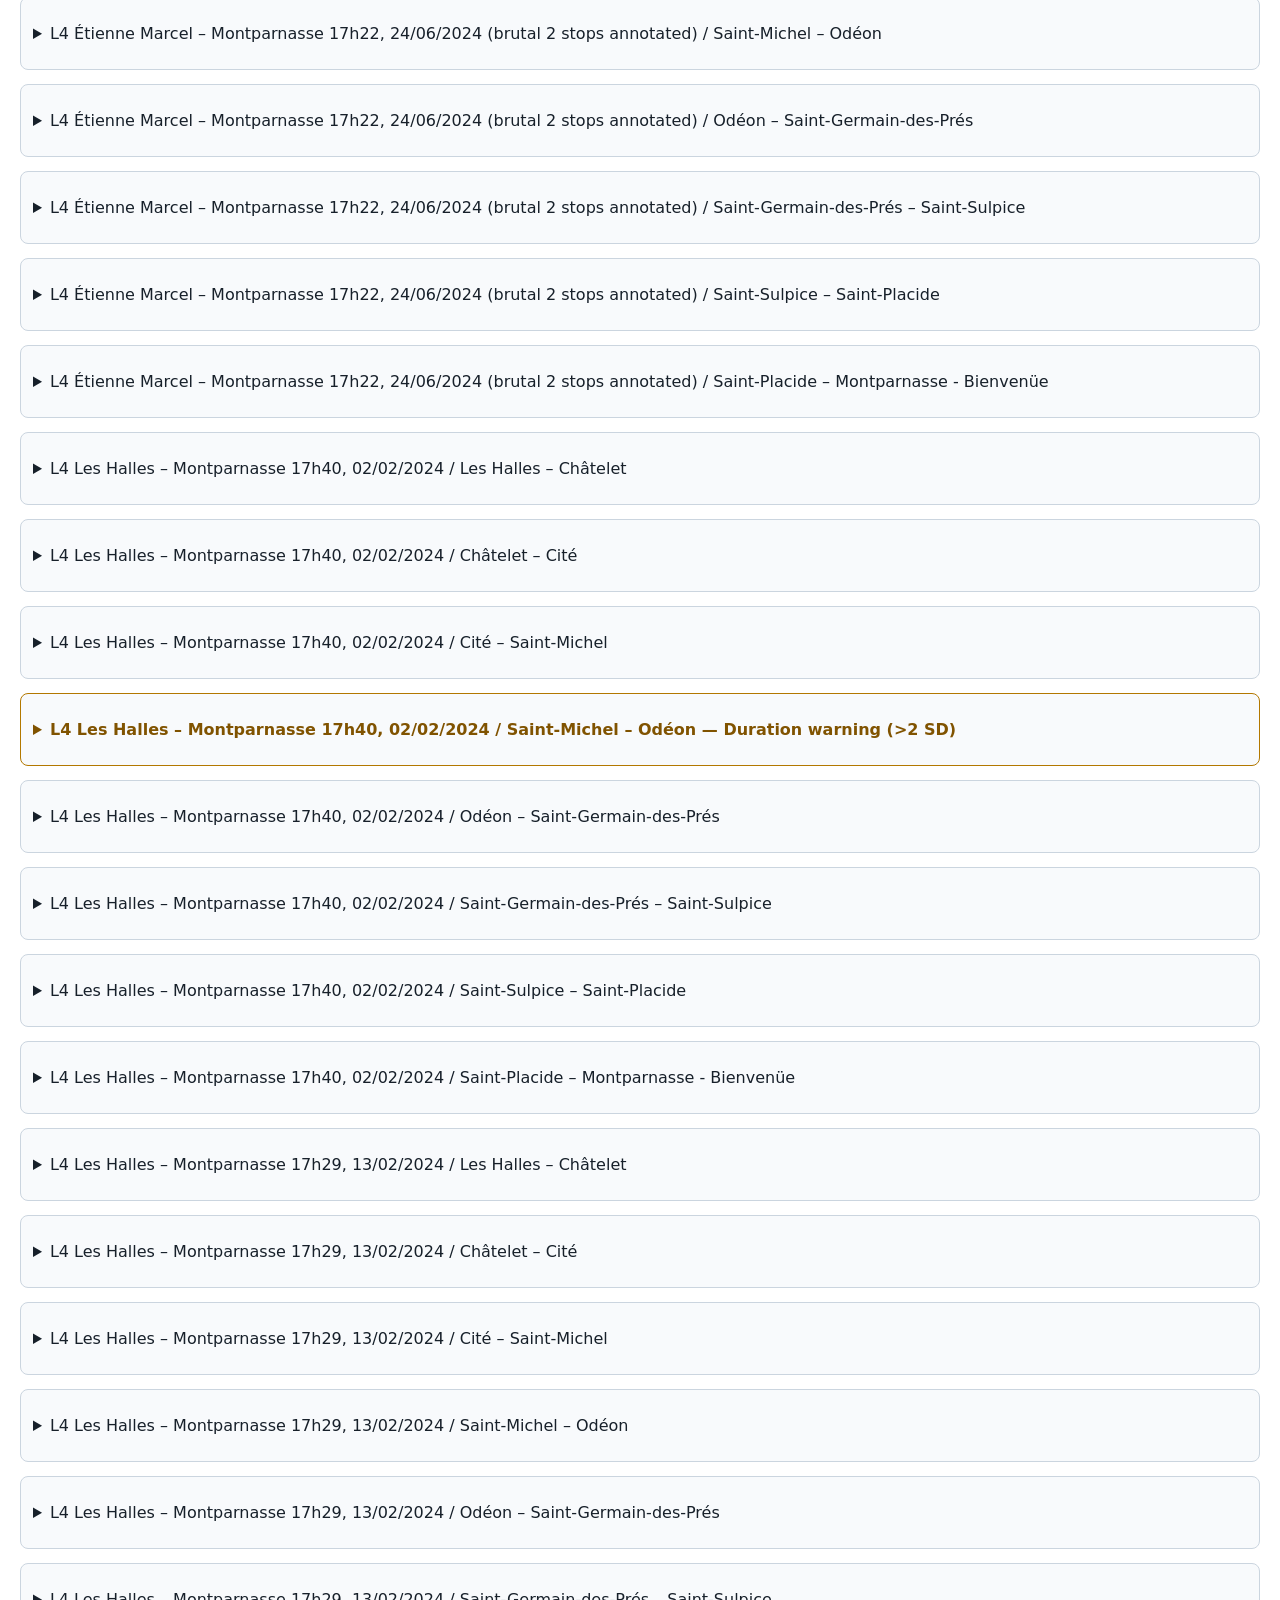
